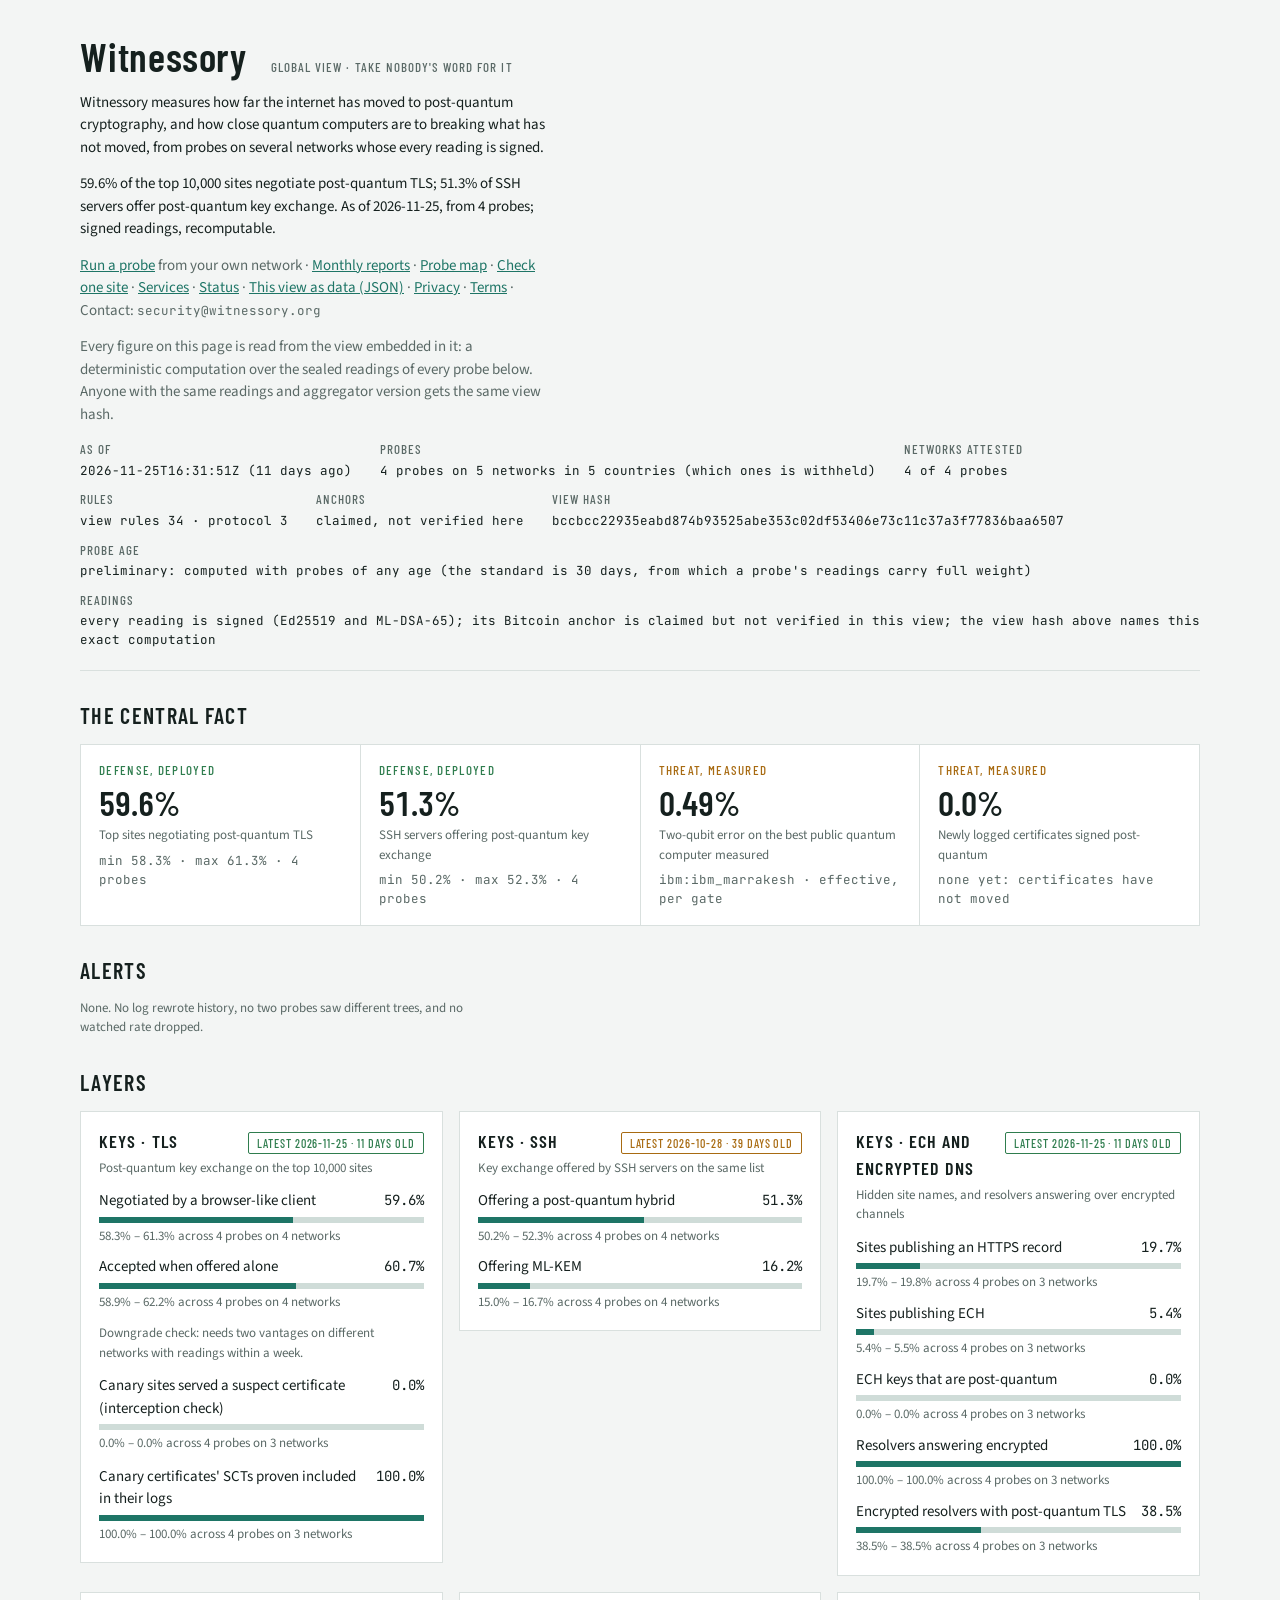
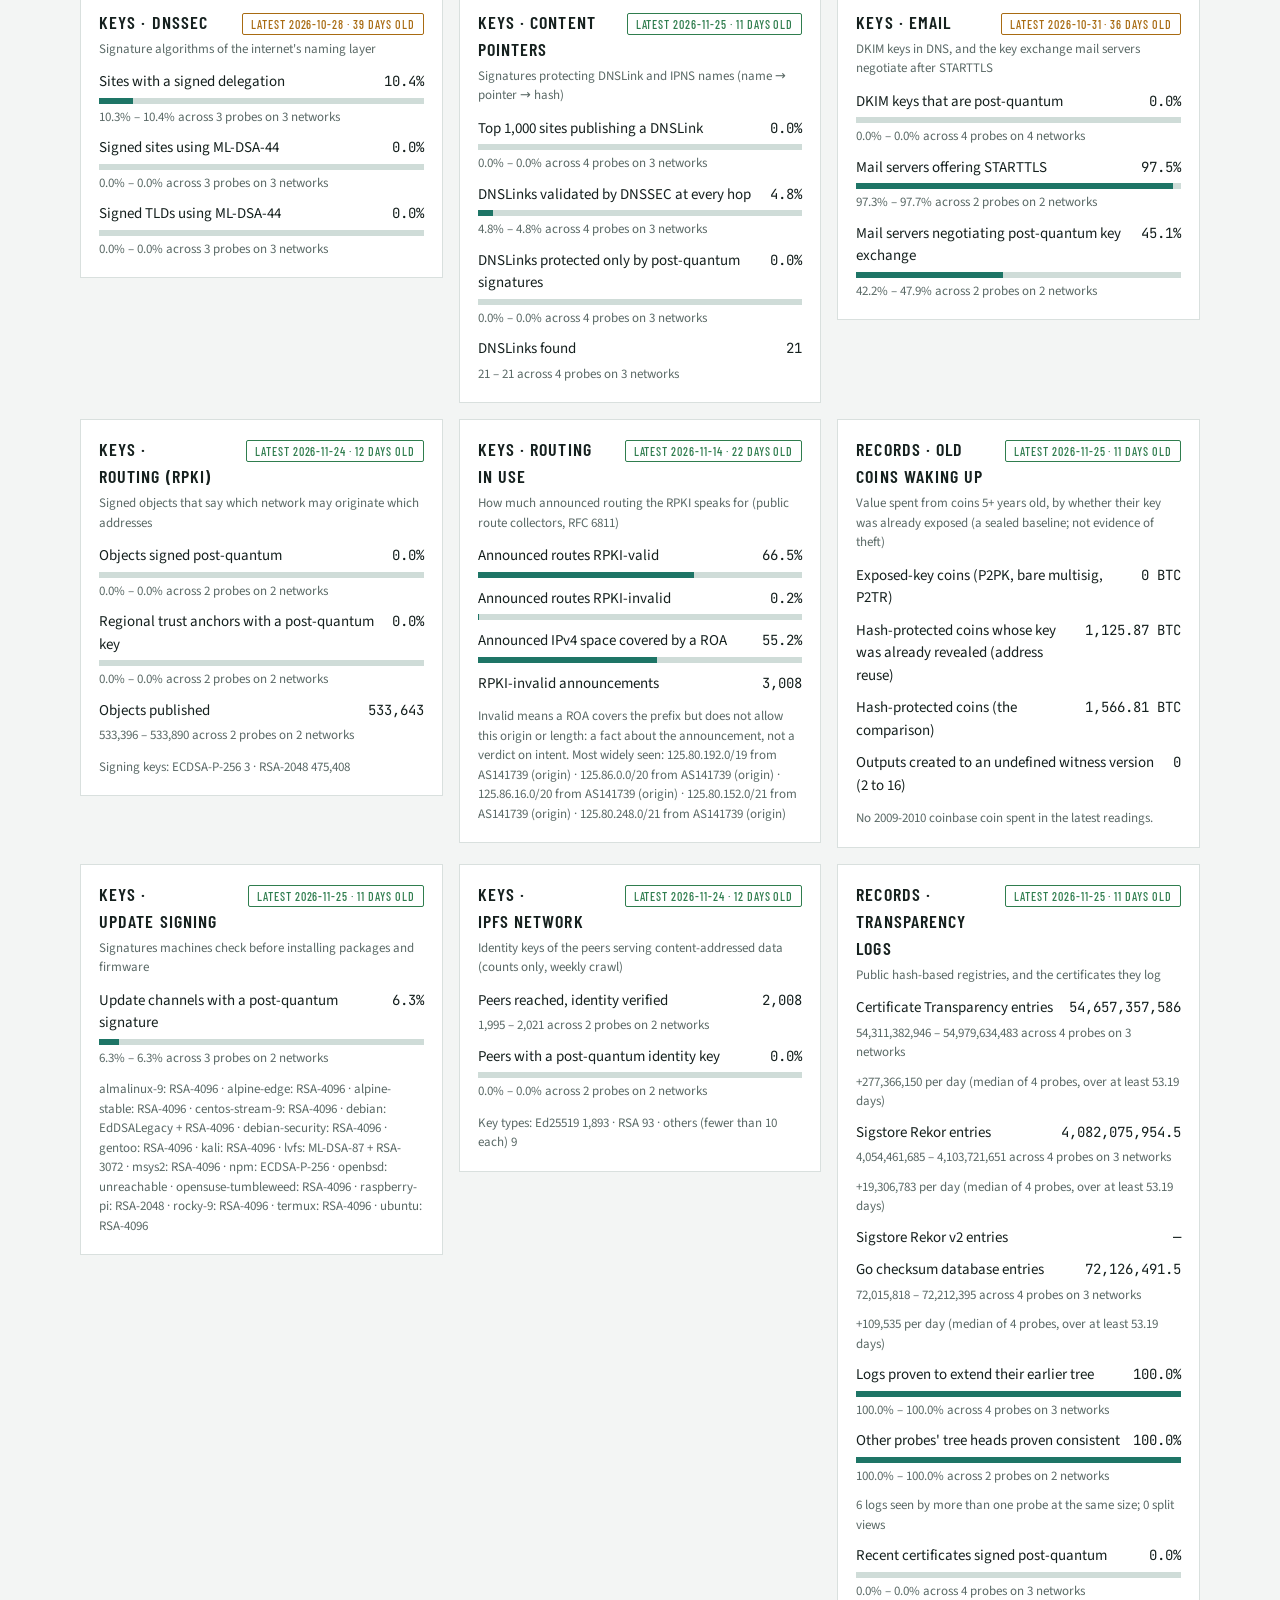
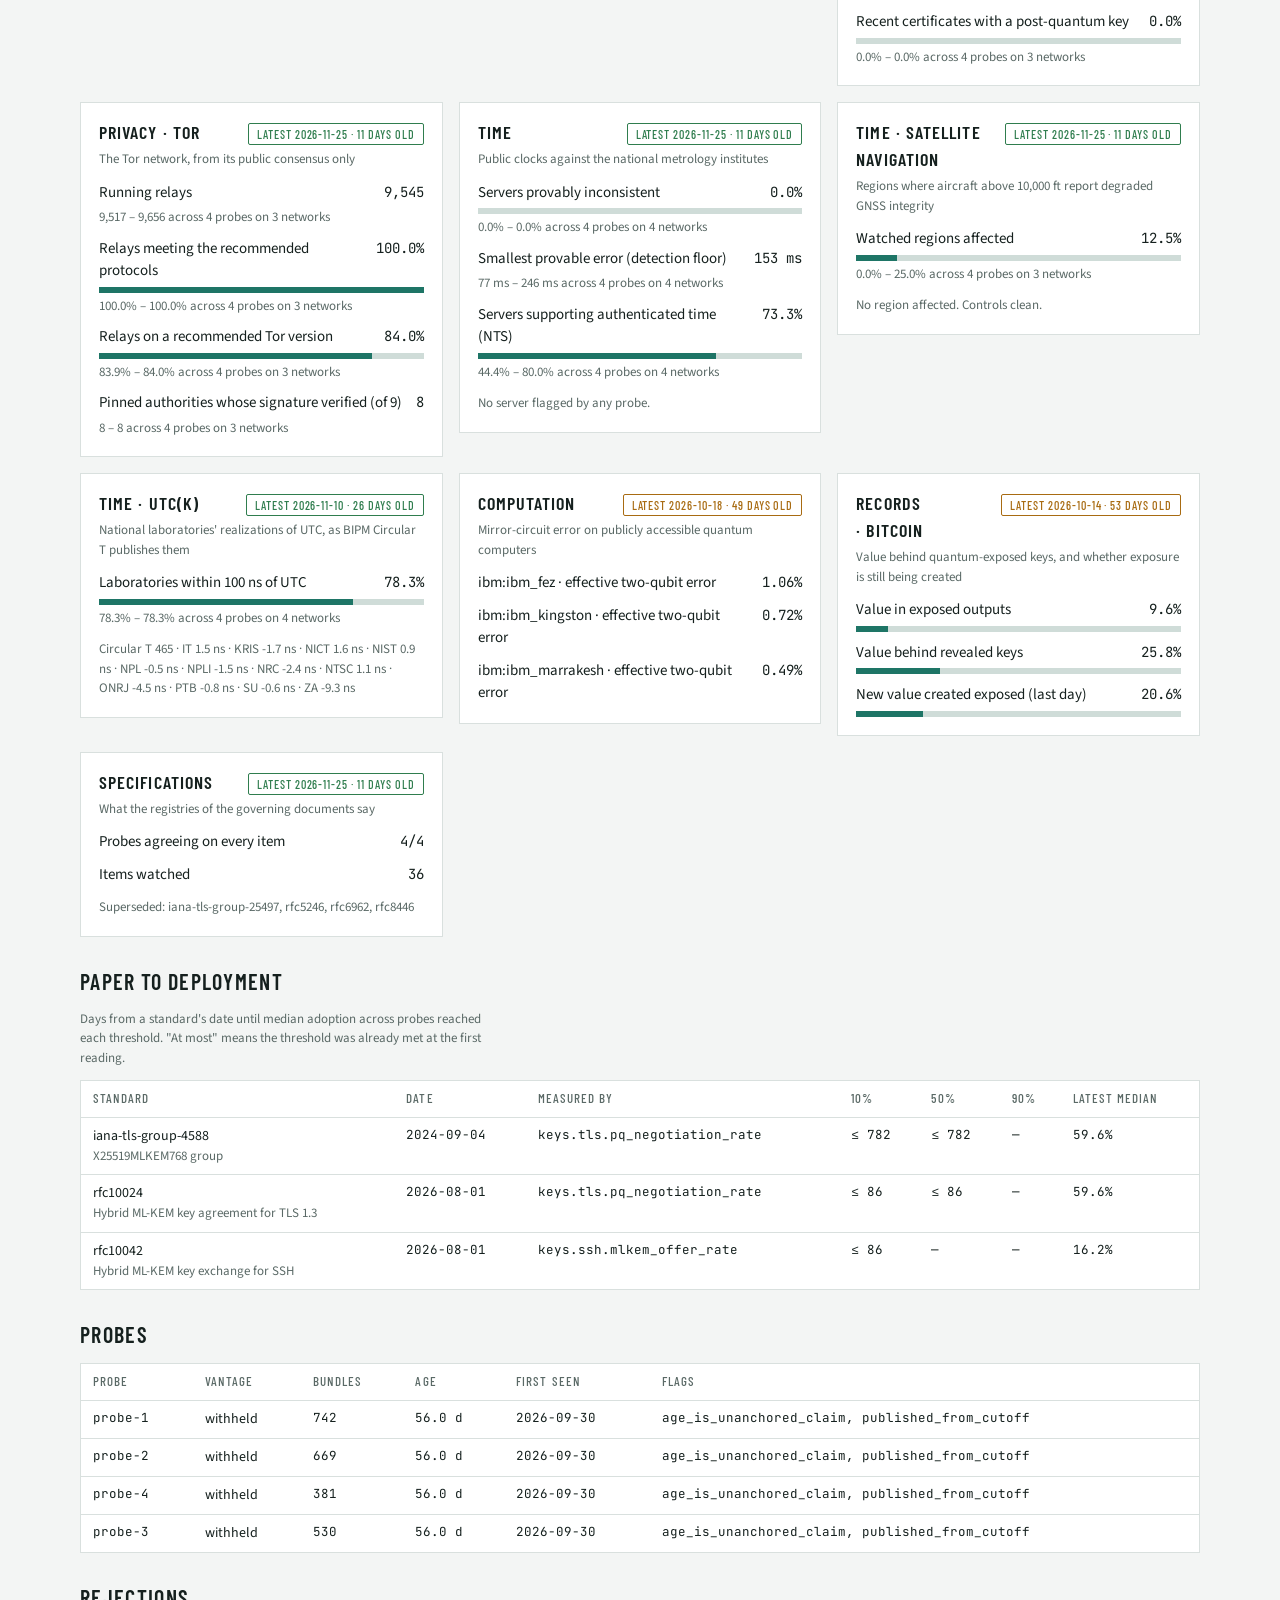
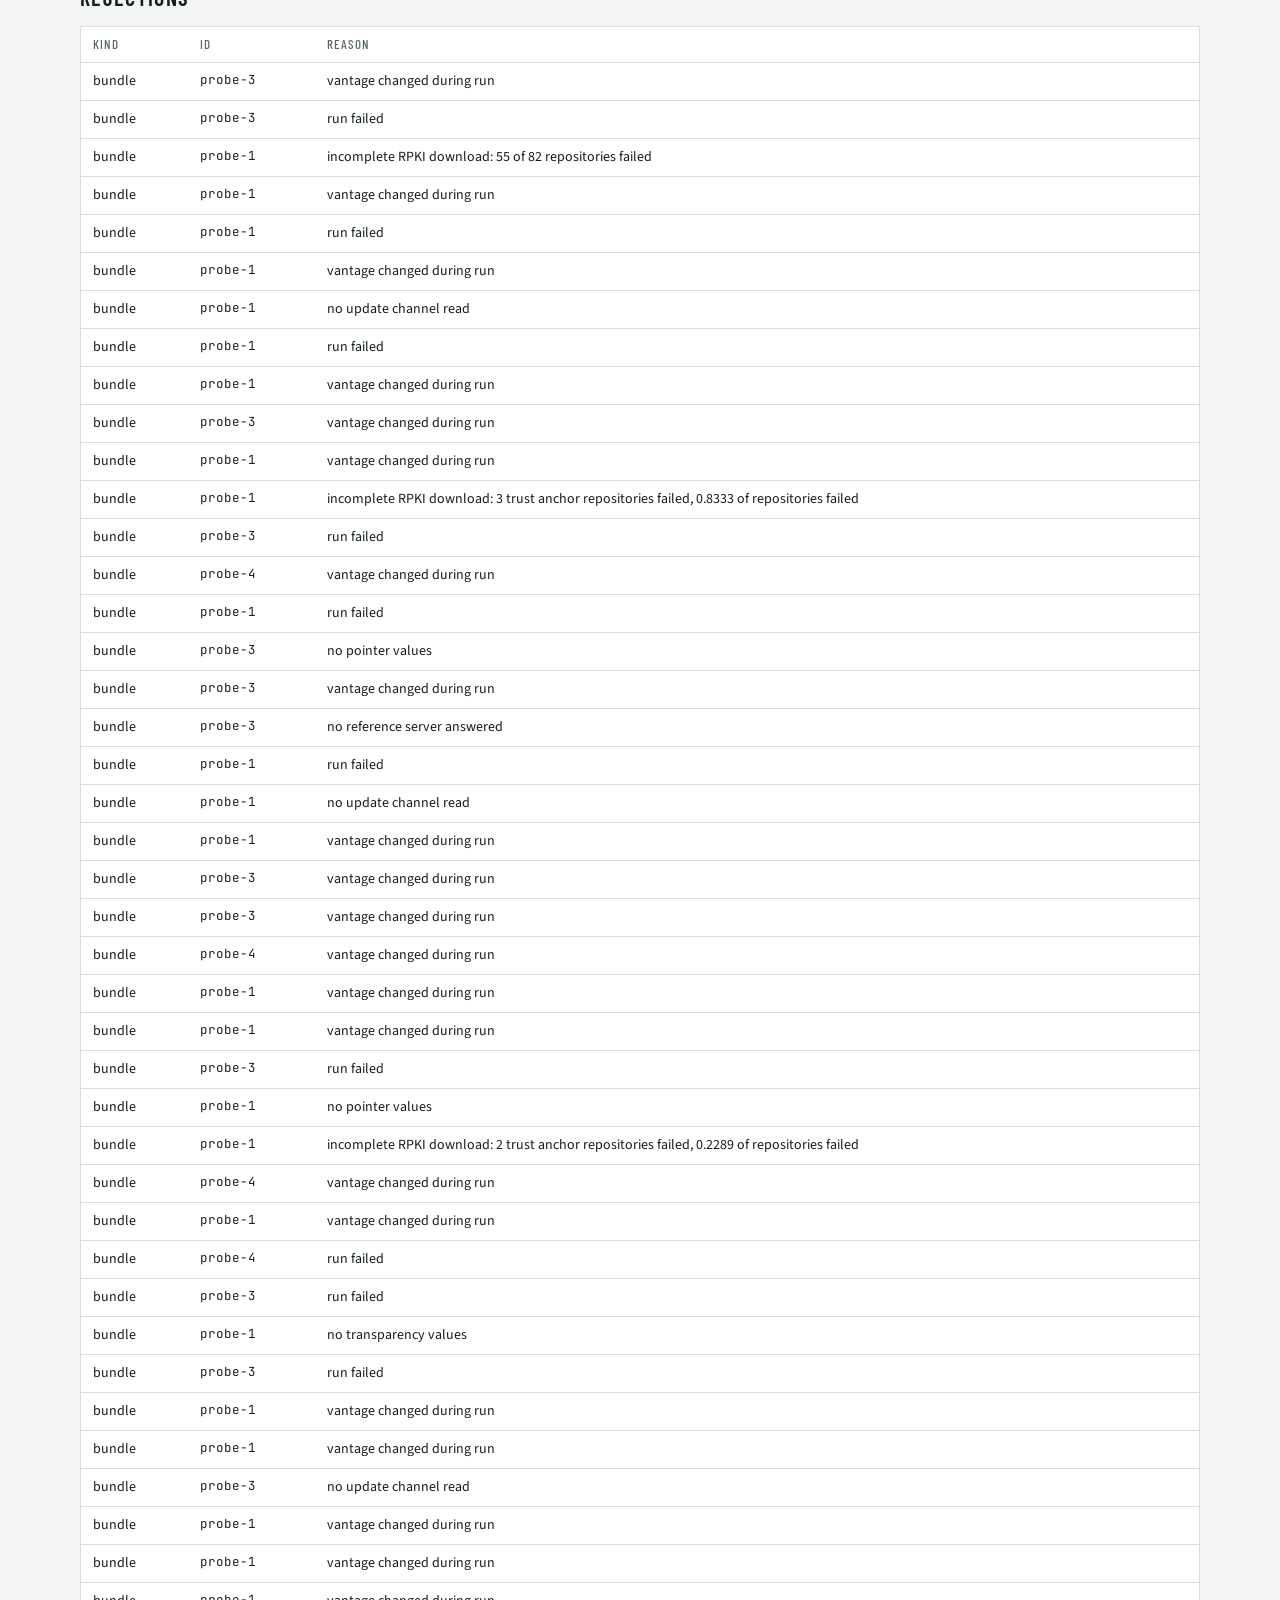
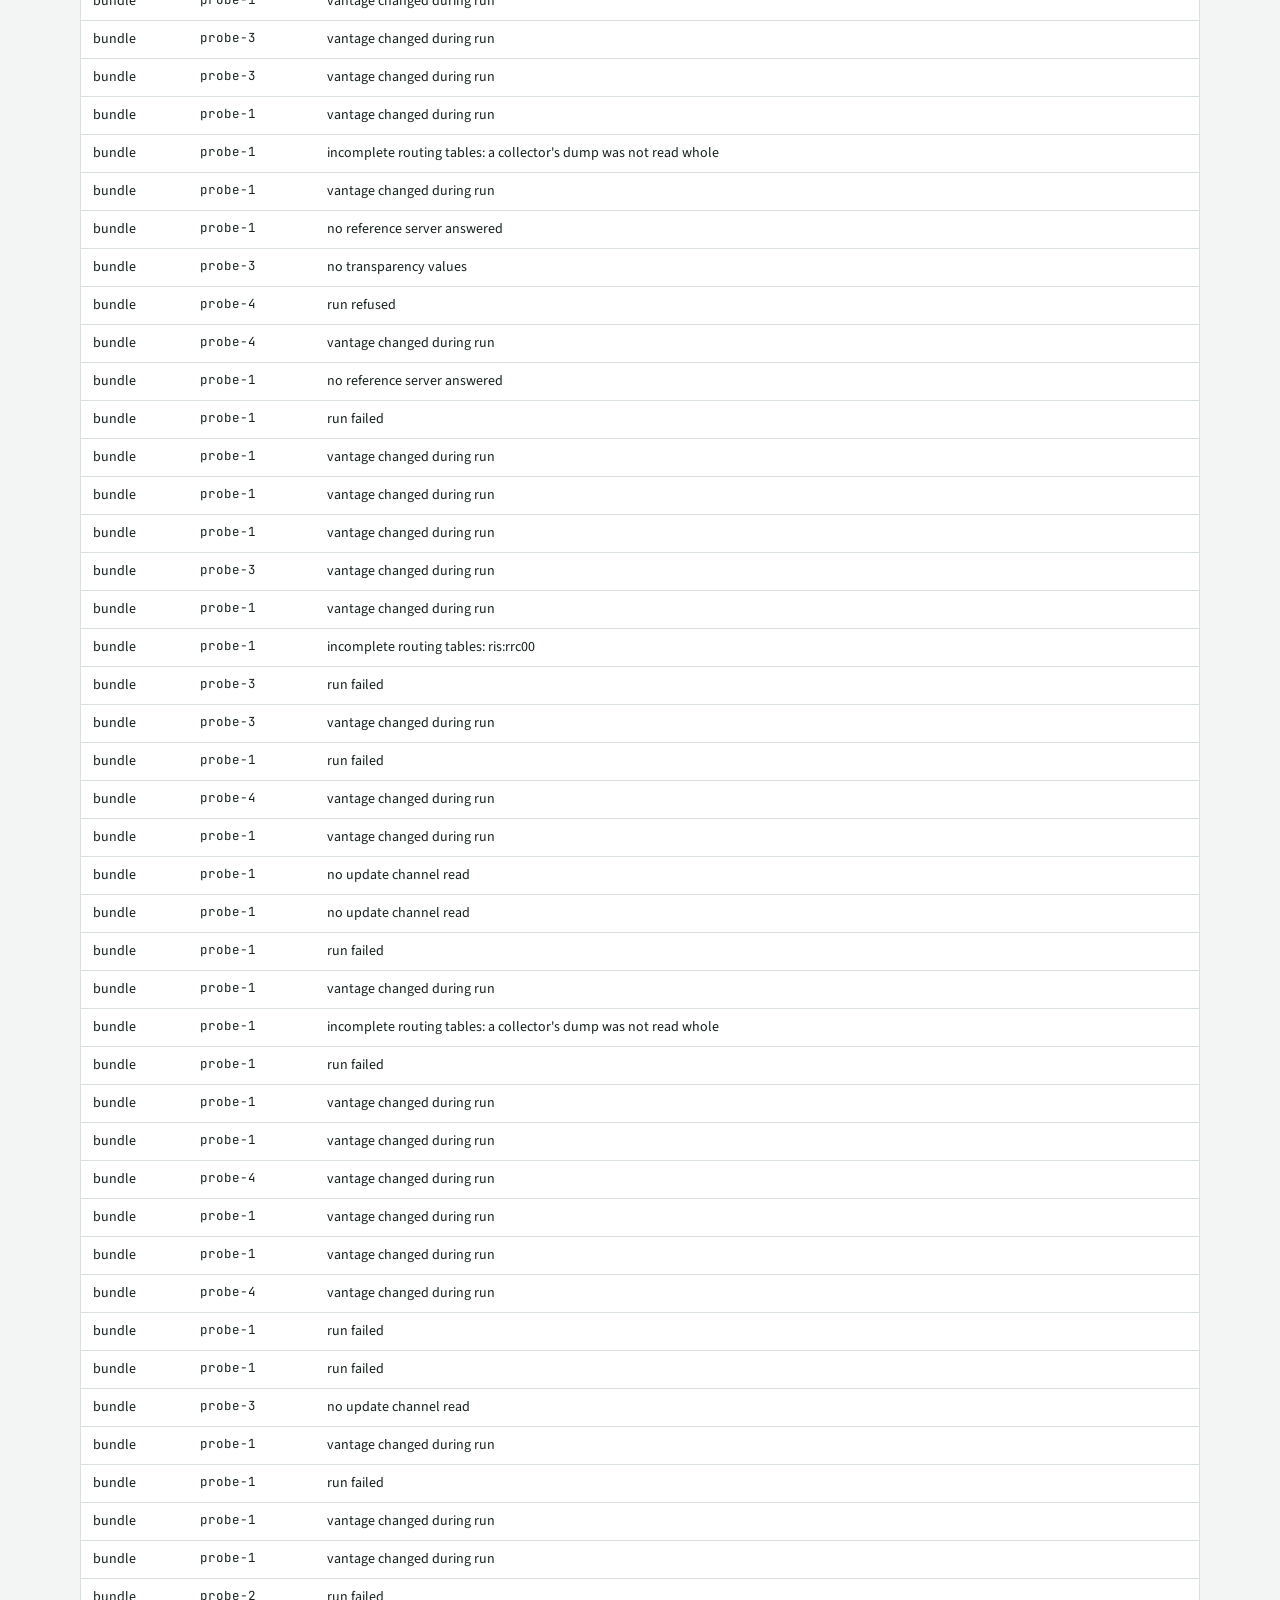
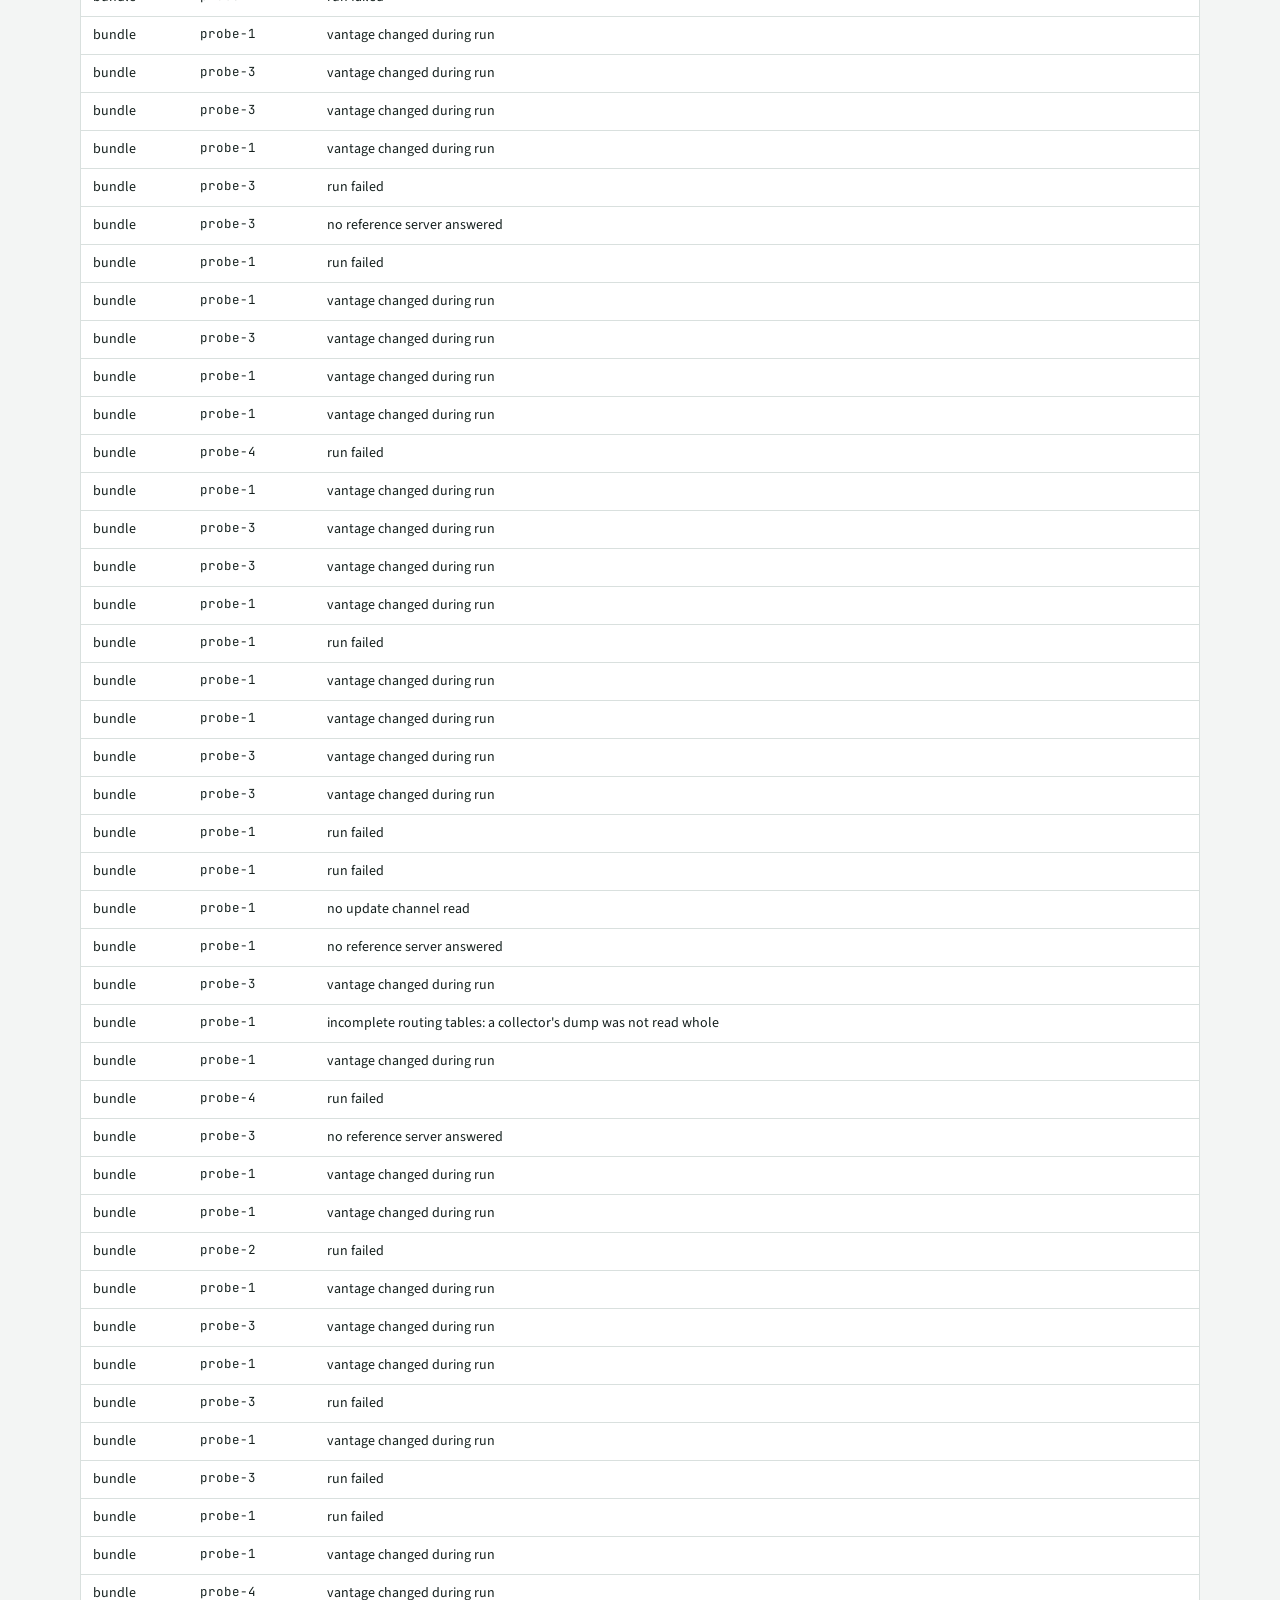
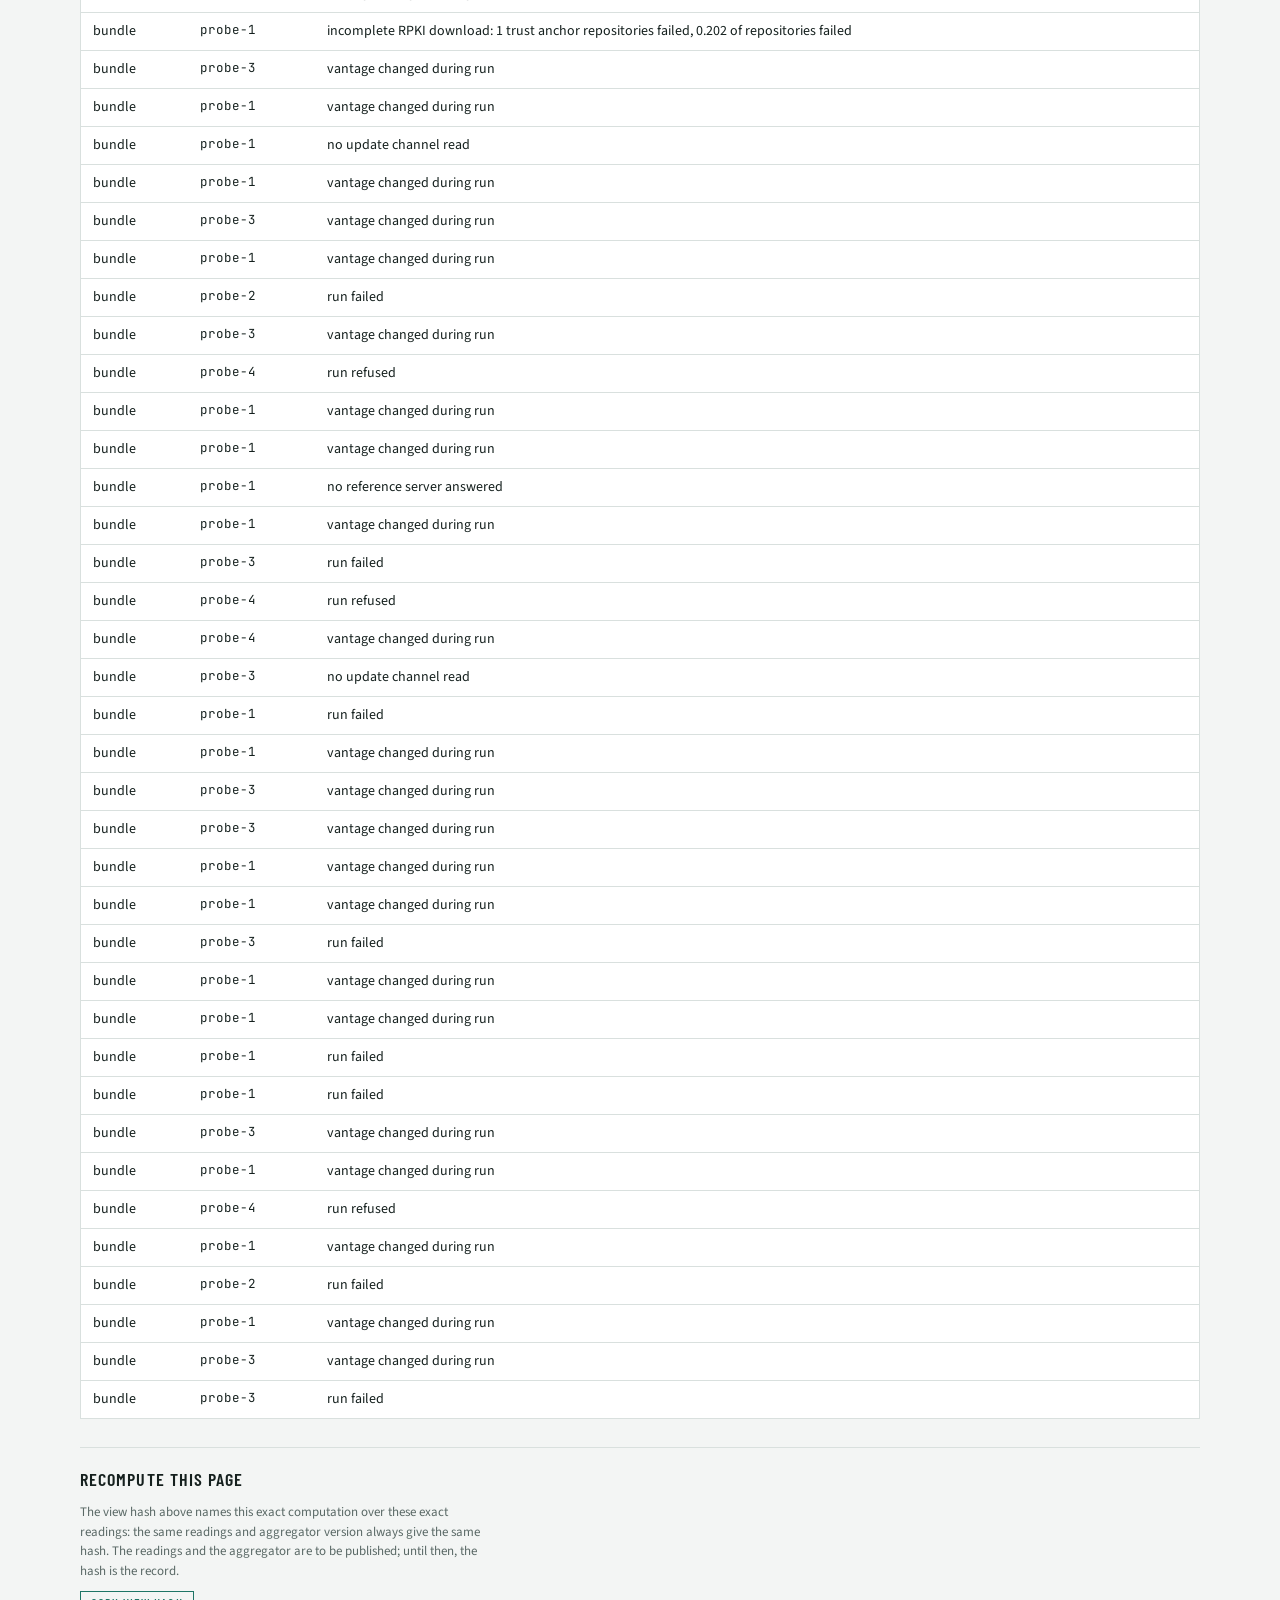
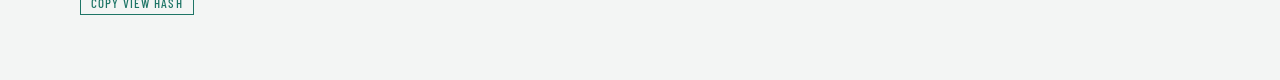
==== index.html @ a7e6b6a2 "Dashboard: hourly refresh" ====
<!doctype html>
<html lang="en">
<head>
<meta charset="utf-8">
<meta name="viewport" content="width=device-width,initial-scale=1">
<meta http-equiv="Content-Security-Policy" content="default-src 'none'; script-src 'sha256-oi0EGLMTu4tglGNOHq86Yeu4VgOPEIU/e5Qhv6P4zKY='; style-src 'self' 'sha256-IIhrYtHpz3zgWCnc0hYkMefQhUlFUPElMxXnOplaajo='; font-src 'self'; img-src 'self'; connect-src 'self'; base-uri 'none'; form-action 'none'">
<meta name="referrer" content="strict-origin-when-cross-origin">
<title>Witnessory: the internet's move to post-quantum cryptography</title>
<meta name="description" content="59.6% of the top 10,000 sites negotiate post-quantum TLS; 51.3% of SSH servers offer post-quantum key exchange. As of 2026-11-25, from 4 probes; signed readings, recomputable.">
<meta property="og:title" content="Witnessory">
<meta property="og:description" content="59.6% of the top 10,000 sites negotiate post-quantum TLS; 51.3% of SSH servers offer post-quantum key exchange. As of 2026-11-25, from 4 probes; signed readings, recomputable.">
<meta property="og:type" content="website">
<meta property="og:url" content="https://witnessory.org/">
<meta property="og:image" content="https://witnessory.org/og.png">
<meta property="og:image:width" content="1200">
<meta property="og:image:height" content="630">
<meta property="og:image:alt" content="Witnessory: the internet's move to post-quantum cryptography, on the record.">
<meta name="twitter:card" content="summary_large_image">
<meta name="twitter:site" content="@witnessory">
<link rel="alternate" type="application/json" href="view.json" title="The view, as data">
<link rel="stylesheet" href="fonts/fonts.css">
<style>
:root {
  --ground: #f3f5f4; --panel: #ffffff; --ink: #15201e; --muted: #5a6966; --rule: #d9e0de;
  --accent: #1e7566; --accent-soft: #d8ebe6; --bar: #cfdcd8;
  --good: #2f7d4e; --attn: #a86b12; --none: #7a8583;
  --display: "Barlow Condensed", "Arial Narrow", "Roboto Condensed", sans-serif;
  --body: "Source Sans 3", "Segoe UI", system-ui, sans-serif;
  --mono: "JetBrains Mono", ui-monospace, "SFMono-Regular", Consolas, monospace;
}
@media (prefers-color-scheme: dark) {
  :root:not([data-theme="light"]) {
    color-scheme: dark;
    --ground: #0f1615; --panel: #16201e; --ink: #e4ece9; --muted: #93a39f; --rule: #26332f;
    --accent: #4db5a2; --accent-soft: #1d3a34; --bar: #2b3a36;
    --good: #5fbf85; --attn: #e0a64a; --none: #7f8c89;
  }
}
:root[data-theme="dark"] {
  color-scheme: dark;
  --ground: #0f1615; --panel: #16201e; --ink: #e4ece9; --muted: #93a39f; --rule: #26332f;
  --accent: #4db5a2; --accent-soft: #1d3a34; --bar: #2b3a36;
  --good: #5fbf85; --attn: #e0a64a; --none: #7f8c89;
}
body { background: var(--ground); color: var(--ink); font: 15px/1.5 var(--body); }
.wrap { max-width: 1120px; margin: 0 auto; padding-inline: 20px; padding-block: 28px 56px; display: grid; gap: 28px; }
h1, h2, h3 { font-family: var(--display); font-weight: 600; letter-spacing: .02em; margin: 0; text-wrap: balance; }
h1 { font-size: 40px; line-height: 1; }
h2 { font-size: 22px; text-transform: uppercase; letter-spacing: .06em; }
h3 { font-size: 18px; text-transform: uppercase; letter-spacing: .06em; }
.label { font-family: var(--display); font-size: 13px; text-transform: uppercase; letter-spacing: .08em; color: var(--muted); }
.mono { font-family: var(--mono); font-size: 12.5px; font-variant-numeric: tabular-nums; }
.muted { color: var(--muted); }
p { margin: 0; max-width: 68ch; }

header { display: grid; gap: 14px; border-bottom: 1px solid var(--rule); padding-bottom: 20px; }
.idline { display: flex; flex-wrap: wrap; gap: 8px 24px; align-items: baseline; }
.meta { display: flex; flex-wrap: wrap; gap: 10px 28px; }
.meta div { display: grid; gap: 2px; }
.hash { word-break: break-all; }

.fact { display: grid; grid-template-columns: repeat(auto-fit, minmax(230px, 1fr)); gap: 1px; background: var(--rule); border: 1px solid var(--rule); }
.fact > div { background: var(--panel); padding: 16px 18px; display: grid; gap: 6px; align-content: start; }
.fact .big { font-family: var(--display); font-size: 34px; font-weight: 600; line-height: 1; font-variant-numeric: tabular-nums; }
.fact .side { font-family: var(--display); font-size: 13px; letter-spacing: .1em; text-transform: uppercase; }
.fact .side.defense { color: var(--good); }
.fact .side.threat { color: var(--attn); }

.layers { display: grid; grid-template-columns: repeat(auto-fit, minmax(320px, 1fr)); gap: 16px; align-items: start; }
.layer { background: var(--panel); border: 1px solid var(--rule); padding: 16px 18px 18px; display: grid; gap: 12px; }
.layer header { border: 0; padding: 0; gap: 4px; }
.layer .head { display: flex; justify-content: space-between; align-items: baseline; gap: 12px; }
.chip { font-family: var(--display); font-size: 12px; letter-spacing: .08em; text-transform: uppercase; padding: 1px 8px; border-radius: 2px; border: 1px solid currentColor; white-space: nowrap; }
.chip.ok { color: var(--good); } .chip.none { color: var(--none); } .chip.attn { color: var(--attn); }
.rows { display: grid; gap: 10px; }
.row { display: grid; gap: 4px; }
.row .top { display: flex; justify-content: space-between; gap: 12px; align-items: baseline; }
.row .v { font-family: var(--mono); font-size: 14px; font-variant-numeric: tabular-nums; white-space: nowrap; }
.bar { height: 6px; background: var(--bar); position: relative; }
.bar i { position: absolute; inset: 0 auto 0 0; background: var(--accent); }
.bar b { position: absolute; top: -3px; bottom: -3px; width: 2px; background: var(--ink); opacity: .55; }
.sub { font-size: 13px; color: var(--muted); }
.split { display: flex; flex-wrap: wrap; gap: 4px 14px; }
.split span { font-family: var(--mono); font-size: 12px; }
.empty { font-size: 14px; color: var(--muted); }

.tablewrap { overflow-x: auto; border: 1px solid var(--rule); background: var(--panel); }
table { border-collapse: collapse; width: 100%; min-width: 560px; }
th, td { text-align: left; padding: 8px 12px; border-bottom: 1px solid var(--rule); vertical-align: top; }
th { font-family: var(--display); font-weight: 500; font-size: 13px; letter-spacing: .08em; text-transform: uppercase; color: var(--muted); }
td { font-size: 14px; }
td.num { font-family: var(--mono); font-size: 12.5px; font-variant-numeric: tabular-nums; }
tr:last-child td { border-bottom: 0; }
section { display: grid; gap: 12px; }
footer { border-top: 1px solid var(--rule); padding-top: 18px; display: grid; gap: 10px; }
code { font-family: var(--mono); font-size: 12.5px; background: var(--accent-soft); padding: 1px 5px; }
button { font: 500 13px var(--display); letter-spacing: .08em; text-transform: uppercase; color: var(--accent); background: transparent; border: 1px solid var(--accent); padding: 3px 10px; cursor: pointer; }
button:focus-visible { outline: 2px solid var(--accent); outline-offset: 2px; }
a { color: var(--accent); }
@media (max-width: 480px) { h1 { font-size: 32px; } .fact .big { font-size: 28px; } }
</style>
</head>
<body>
<div class="wrap">
  <header>
    <div class="idline">
      <h1>Witnessory</h1>
      <span class="label">Global view &middot; take nobody's word for it</span>
    </div>
    <p>Witnessory measures how far the internet has moved to post-quantum cryptography, and how close quantum computers are to breaking what has not moved, from probes on several networks whose every reading is signed.</p>
    <p class="summary">59.6% of the top 10,000 sites negotiate post-quantum TLS; 51.3% of SSH servers offer post-quantum key exchange. As of 2026-11-25, from 4 probes; signed readings, recomputable.</p>
    <p class="muted"><a href="probe.html">Run a probe</a> from your own network &middot; <a href="reports/">Monthly reports</a> &middot; <a href="https://coordinator.witnessory.org/probes">Probe map</a> &middot; <a href="https://check.witnessory.org/">Check one site</a> &middot; <a href="services.html">Services</a> &middot; <a href="https://coordinator.witnessory.org/status">Status</a> &middot; <a href="view.json">This view as data (JSON)</a> &middot; <a href="privacy.html">Privacy</a> &middot; <a href="terms.html">Terms</a> &middot; Contact: <span class="mono">security@witnessory.org</span></p>
    <p class="muted">Every figure on this page is read from the view embedded in it: a deterministic computation over the sealed readings of every probe below. Anyone with the same readings and aggregator version gets the same view hash.</p>
    <div class="meta" id="meta"></div>
  </header>

  <section>
    <h2>The central fact</h2>
    <div class="fact" id="fact"></div>
  </section>

  <section>
    <h2>Alerts</h2>
    <div id="alerts"></div>
  </section>

  <section>
    <h2>Layers</h2>
    <div class="layers" id="layers"></div>
  </section>

  <section>
    <h2>Paper to deployment</h2>
    <p class="sub">Days from a standard's date until median adoption across probes reached each threshold. "At most" means the threshold was already met at the first reading.</p>
    <div class="tablewrap"><table id="lag"></table></div>
  </section>

  <section>
    <h2>Probes</h2>
    <div class="tablewrap"><table id="probes"></table></div>
  </section>

  <section>
    <h2>Rejections</h2>
    <div id="rejections"></div>
  </section>

  <footer>
    <h3>Recompute this page</h3>
    <p class="sub">The view hash above names this exact computation over these exact readings: the same readings and aggregator version always give the same hash. The readings and the aggregator are to be published; until then, the hash is the record.</p>
    <div><button type="button" id="copyhash">Copy view hash</button> <span class="sub" id="copystate"></span></div>
  </footer>
</div>

<script type="application/json" id="view">{"alerts":[],"evidence_withheld":19,"inputs":{"bundles_used":71},"layers":{"attestation":{"probe-1":{"attested_by":["probe-2"],"status":"attested"},"probe-2":{"attested_by":["probe-1","probe-4","probe-3"],"status":"attested"},"probe-3":{"attested_by":["probe-2"],"status":"attested"},"probe-4":{"attested_by":["probe-2"],"status":"attested"}},"computation":{"by_backend":{"ibm:ibm_fez":{"max":0.010580577648184764,"median":0.010580577648184764,"min":0.010580577648184764,"n":1,"networks":1},"ibm:ibm_kingston":{"max":0.00724528753247744,"median":0.00724528753247744,"min":0.00724528753247744,"n":1,"networks":1},"ibm:ibm_marrakesh":{"max":0.004918378337907425,"median":0.004918378337907425,"min":0.004918378337907425,"n":1,"networks":1}},"headline":{"best_backend_median_effective_2q_error":{"backend":"ibm:ibm_marrakesh","max":0.004918378337907425,"median":0.004918378337907425,"min":0.004918378337907425,"n":1,"networks":1},"crqc_error_ratio":{"max":4.918378337907425,"median":4.918378337907425,"min":4.918378337907425,"n":1,"networks":1},"crqc_qubit_ratio":{"max":0.000156,"median":0.000156,"min":0.000156,"n":1,"networks":1},"machines_measured":3},"probes":[{"backend":"ibm:ibm_fez","created_utc":"2026-10-18","crqc_error_ratio":10.580577648184763,"crqc_qubit_ratio":0.000156,"effective_2q_error":0.010580577648184764,"eligible":true,"max_reliable_volume":128,"network_attested":true,"probe_id":"probe-3"},{"backend":"ibm:ibm_kingston","created_utc":"2026-10-18","crqc_error_ratio":7.24528753247744,"crqc_qubit_ratio":0.000156,"effective_2q_error":0.00724528753247744,"eligible":true,"max_reliable_volume":256,"network_attested":true,"probe_id":"probe-3"},{"backend":"ibm:ibm_marrakesh","created_utc":"2026-10-18","crqc_error_ratio":4.918378337907425,"crqc_qubit_ratio":0.000156,"effective_2q_error":0.004918378337907425,"eligible":true,"max_reliable_volume":256,"network_attested":true,"probe_id":"probe-3"}]},"dns":{"headline":{"ech_pq_kem_rate":{"max":0.0,"median":0.0,"min":0.0,"n":4,"networks":3},"ech_publish_rate":{"max":0.054879,"median":0.0544465,"min":0.054373,"n":4,"networks":3},"encrypted_pq_rate":{"max":0.384615,"median":0.384615,"min":0.384615,"n":4,"networks":3},"encrypted_resolver_rate":{"max":1.0,"median":1.0,"min":1.0,"n":4,"networks":3},"https_rr_rate":{"max":0.197986,"median":0.197399,"min":0.197115,"n":4,"networks":3}},"probes":[{"created_utc":"2026-11-24","ech_pq_kem_rate":0.0,"ech_publish_rate":0.054462,"eligible":true,"encrypted_pq_rate":0.384615,"encrypted_resolver_rate":1.0,"https_rr_rate":0.197972,"network_attested":true,"probe_id":"probe-1"},{"created_utc":"2026-11-22","ech_pq_kem_rate":0.0,"ech_publish_rate":0.054373,"eligible":true,"encrypted_pq_rate":0.384615,"encrypted_resolver_rate":1.0,"https_rr_rate":0.197115,"network_attested":true,"probe_id":"probe-2"},{"created_utc":"2026-11-17","ech_pq_kem_rate":0.0,"ech_publish_rate":0.054879,"eligible":true,"encrypted_pq_rate":0.384615,"encrypted_resolver_rate":1.0,"https_rr_rate":0.197399,"network_attested":true,"probe_id":"probe-4"},{"created_utc":"2026-11-25","ech_pq_kem_rate":0.0,"ech_publish_rate":0.054431,"eligible":true,"encrypted_pq_rate":0.384615,"encrypted_resolver_rate":1.0,"https_rr_rate":0.197986,"network_attested":true,"probe_id":"probe-3"}]},"dnssec":{"headline":{"pq_rate":{"max":0.0,"median":0.0,"min":0.0,"n":3,"networks":3},"signed_rate":{"max":0.104389,"median":0.103794,"min":0.103476,"n":3,"networks":3},"tld_pq_rate":{"max":0.0,"median":0.0,"min":0.0,"n":3,"networks":3}},"probes":[{"created_utc":"2026-10-27","eligible":true,"network_attested":true,"pq_rate":0.0,"probe_id":"probe-2","signed_rate":0.103476,"tld_pq_rate":0.0},{"created_utc":"2026-10-28","eligible":true,"network_attested":true,"pq_rate":0.0,"probe_id":"probe-4","signed_rate":0.104389,"tld_pq_rate":0.0},{"created_utc":"2026-10-27","eligible":true,"network_attested":true,"pq_rate":0.0,"probe_id":"probe-3","signed_rate":0.103794,"tld_pq_rate":0.0}]},"dormancy":{"early_coinbase_p2pk_spends":[],"headline":{"dormant_exposed_spent_sats":{"max":0,"median":0,"min":0,"n":1,"networks":1},"dormant_hash_protected_sats":{"max":156681292574,"median":156681292574,"min":156681292574,"n":1,"networks":1},"dormant_revealed_sats":{"max":112587370830,"median":112587370830,"min":112587370830,"n":1,"networks":1},"witness_v2_plus_outputs":{"max":0,"median":0,"min":0,"n":1,"networks":1}},"probes":[{"continues_previous":true,"created_utc":"2026-11-25","dormant_exposed_inputs":0,"dormant_exposed_spent_sats":0,"dormant_hash_protected_sats":156681292574,"dormant_revealed_sats":112587370830,"early_coinbase_p2pk_spends":[],"eligible":true,"from_height":977363,"gap_before":null,"network_attested":true,"probe_id":"probe-1","to_height":977523,"witness_v2_plus_list":[],"witness_v2_plus_outputs":0}]},"flow":{"headline":{"exposed_value_share":{"max":0.20639009,"median":0.20639009,"min":0.20639009,"n":1,"networks":1},"to_revealed_value_share":{"max":0.72339766,"median":0.72339766,"min":0.72339766,"n":1,"networks":1}},"probes":[{"created_utc":"2026-11-25","eligible":true,"exposed_value_share":0.20639009,"network_attested":true,"probe_id":"probe-1","to_revealed_value_share":0.72339766,"window":{"blocks":152,"from_block_time":1795525714,"from_height":977367,"hours":24.0,"to_block_time":1795611257,"to_height":977518}}]},"gnss":{"affected_regions":[],"controls_affected":[],"controls_spoofed":[],"headline":{"regions_affected_share":{"max":0.25,"median":0.125,"min":0.0,"n":4,"networks":3},"spoofing_regions_share":{"max":0.0,"median":0.0,"min":0.0,"n":4,"networks":3}},"probes":[{"affected_regions":["baltic_gdansk","persian_gulf"],"by_region":{"baltic_gdansk":{"affected":true,"poor_nic_share":[0.1071,0.1071],"qualifying":{"adsb.fi":28,"adsb.lol":28},"role":"reported","sources_agree":true},"black_sea_west":{"affected":false,"poor_nic_share":[0.0204,0.0577],"qualifying":{"adsb.fi":49,"adsb.lol":52},"role":"reported","sources_agree":true},"control-1":{"affected":false,"poor_nic_share":[0.0101,0.0101],"qualifying":{"adsb.fi":99,"adsb.lol":99},"role":"control","sources_agree":true},"control-2":{"affected":false,"poor_nic_share":[0.0071,0.0072],"qualifying":{"adsb.fi":140,"adsb.lol":139},"role":"control","sources_agree":true},"control-3":{"affected":false,"poor_nic_share":[0.0,0.0],"qualifying":{"adsb.fi":26,"adsb.lol":15},"role":"control","sources_agree":true},"control-4":{"affected":null,"poor_nic_share":[null,null],"qualifying":{"adsb.fi":0,"adsb.lol":3},"role":"control","sources_agree":null},"control-5":{"affected":false,"poor_nic_share":[0.0,0.0],"qualifying":{"adsb.fi":152,"adsb.lol":111},"role":"control","sources_agree":true},"eastern_mediterranean":{"affected":false,"poor_nic_share":[0.0,0.0192],"qualifying":{"adsb.fi":52,"adsb.lol":54},"role":"reported","sources_agree":true},"gulf_of_finland":{"affected":null,"poor_nic_share":[null,null],"qualifying":{"adsb.fi":6,"adsb.lol":6},"role":"reported","sources_agree":null},"levant":{"affected":null,"poor_nic_share":[null,null],"qualifying":{"adsb.fi":6,"adsb.lol":7},"role":"reported","sources_agree":null},"persian_gulf":{"affected":true,"poor_nic_share":[0.1087,0.1304],"qualifying":{"adsb.fi":46,"adsb.lol":46},"role":"reported","sources_agree":true},"punjab_border":{"affected":null,"poor_nic_share":[null,null],"qualifying":{"adsb.fi":2,"adsb.lol":2},"role":"reported","sources_agree":null}},"controls_affected":[],"controls_spoofed":[],"created_utc":"2026-11-25","eligible":true,"network_attested":true,"probe_id":"probe-1","regions_affected_share":0.25,"spoofing_regions":[],"spoofing_regions_share":0.0},{"affected_regions":[],"by_region":{"baltic_gdansk":{"affected":false,"poor_nic_share":[0.069,0.1],"qualifying":{"adsb.fi":30,"adsb.lol":29},"role":"reported","sources_agree":false},"black_sea_west":{"affected":false,"poor_nic_share":[0.0877,0.0909],"qualifying":{"adsb.fi":57,"adsb.lol":55},"role":"reported","sources_agree":true},"control-1":{"affected":false,"poor_nic_share":[0.0217,0.0217],"qualifying":{"adsb.fi":92,"adsb.lol":92},"role":"control","sources_agree":true},"control-2":{"affected":false,"poor_nic_share":[0.0,0.0],"qualifying":{"adsb.fi":172,"adsb.lol":171},"role":"control","sources_agree":true},"control-3":{"affected":false,"poor_nic_share":[0.0,0.0],"qualifying":{"adsb.fi":32,"adsb.lol":13},"role":"control","sources_agree":true},"control-4":{"affected":null,"poor_nic_share":[null,null],"qualifying":{"adsb.fi":1,"adsb.lol":2},"role":"control","sources_agree":null},"control-5":{"affected":false,"poor_nic_share":[0.0,0.0],"qualifying":{"adsb.fi":18,"adsb.lol":14},"role":"control","sources_agree":true},"eastern_mediterranean":{"affected":false,"poor_nic_share":[0.0,0.0],"qualifying":{"adsb.fi":32,"adsb.lol":37},"role":"reported","sources_agree":true},"gulf_of_finland":{"affected":null,"poor_nic_share":[null,null],"qualifying":{"adsb.fi":6,"adsb.lol":6},"role":"reported","sources_agree":null},"levant":{"affected":null,"poor_nic_share":[null,null],"qualifying":{"adsb.fi":10,"adsb.lol":11},"role":"reported","sources_agree":null},"persian_gulf":{"affected":false,"poor_nic_share":[0.037,0.0435],"qualifying":{"adsb.fi":23,"adsb.lol":27},"role":"reported","sources_agree":true},"punjab_border":{"affected":null,"poor_nic_share":[null,null],"qualifying":{"adsb.fi":7,"adsb.lol":10},"role":"reported","sources_agree":null}},"controls_affected":[],"controls_spoofed":[],"created_utc":"2026-11-25","eligible":true,"network_attested":true,"probe_id":"probe-2","regions_affected_share":0.0,"spoofing_regions":[],"spoofing_regions_share":0.0},{"affected_regions":["baltic_gdansk"],"by_region":{"baltic_gdansk":{"affected":true,"poor_nic_share":[0.1316,0.1842],"qualifying":{"adsb.fi":38,"adsb.lol":38},"role":"reported","sources_agree":true},"black_sea_west":{"affected":false,"poor_nic_share":[0.08,0.0893],"qualifying":{"adsb.fi":56,"adsb.lol":50},"role":"reported","sources_agree":true},"control-1":{"affected":false,"poor_nic_share":[0.0,0.0],"qualifying":{"adsb.fi":92,"adsb.lol":92},"role":"control","sources_agree":true},"control-2":{"affected":false,"poor_nic_share":[0.0,0.0],"qualifying":{"adsb.fi":120,"adsb.lol":120},"role":"control","sources_agree":true},"control-3":{"affected":false,"poor_nic_share":[0.0,0.0],"qualifying":{"adsb.fi":26,"adsb.lol":13},"role":"control","sources_agree":true},"control-4":{"affected":null,"poor_nic_share":[null,null],"qualifying":{"adsb.fi":1,"adsb.lol":2},"role":"control","sources_agree":null},"control-5":{"affected":false,"poor_nic_share":[0.0,0.0],"qualifying":{"adsb.fi":195,"adsb.lol":149},"role":"control","sources_agree":true},"eastern_mediterranean":{"affected":false,"poor_nic_share":[0.0227,0.0435],"qualifying":{"adsb.fi":44,"adsb.lol":46},"role":"reported","sources_agree":true},"gulf_of_finland":{"affected":null,"poor_nic_share":[null,null],"qualifying":{"adsb.fi":7,"adsb.lol":7},"role":"reported","sources_agree":null},"levant":{"affected":null,"poor_nic_share":[null,null],"qualifying":{"adsb.fi":12,"adsb.lol":12},"role":"reported","sources_agree":null},"persian_gulf":{"affected":false,"poor_nic_share":[0.0213,0.04],"qualifying":{"adsb.fi":47,"adsb.lol":50},"role":"reported","sources_agree":true},"punjab_border":{"affected":null,"poor_nic_share":[null,null],"qualifying":{"adsb.fi":2,"adsb.lol":4},"role":"reported","sources_agree":null}},"controls_affected":[],"controls_spoofed":[],"created_utc":"2026-11-25","eligible":true,"network_attested":true,"probe_id":"probe-4","regions_affected_share":0.125,"spoofing_regions":[],"spoofing_regions_share":0.0},{"affected_regions":[],"by_region":{"baltic_gdansk":{"affected":null,"poor_nic_share":[null,null],"qualifying":{"adsb.fi":8,"adsb.lol":8},"role":"reported","sources_agree":null},"black_sea_west":{"affected":false,"poor_nic_share":[0.0952,0.1],"qualifying":{"adsb.fi":40,"adsb.lol":42},"role":"reported","sources_agree":false},"control-1":{"affected":false,"poor_nic_share":[0.0822,0.0822],"qualifying":{"adsb.fi":73,"adsb.lol":73},"role":"control","sources_agree":true},"control-2":{"affected":false,"poor_nic_share":[0.0526,0.0526],"qualifying":{"adsb.fi":57,"adsb.lol":57},"role":"control","sources_agree":true},"control-3":{"affected":false,"poor_nic_share":[0.0,0.0],"qualifying":{"adsb.fi":35,"adsb.lol":20},"role":"control","sources_agree":true},"control-4":{"affected":null,"poor_nic_share":[null,null],"qualifying":{"adsb.fi":3,"adsb.lol":5},"role":"control","sources_agree":null},"control-5":{"affected":false,"poor_nic_share":[0.0,0.0],"qualifying":{"adsb.fi":22,"adsb.lol":21},"role":"control","sources_agree":true},"eastern_mediterranean":{"affected":false,"poor_nic_share":[0.0,0.0],"qualifying":{"adsb.fi":34,"adsb.lol":37},"role":"reported","sources_agree":true},"gulf_of_finland":{"affected":null,"poor_nic_share":[null,null],"qualifying":{"adsb.fi":6,"adsb.lol":6},"role":"reported","sources_agree":null},"levant":{"affected":null,"poor_nic_share":[null,null],"qualifying":{"adsb.fi":12,"adsb.lol":12},"role":"reported","sources_agree":null},"persian_gulf":{"affected":false,"poor_nic_share":[0.0755,0.08],"qualifying":{"adsb.fi":50,"adsb.lol":53},"role":"reported","sources_agree":true},"punjab_border":{"affected":null,"poor_nic_share":[null,null],"qualifying":{"adsb.fi":6,"adsb.lol":8},"role":"reported","sources_agree":null}},"controls_affected":[],"controls_spoofed":[],"created_utc":"2026-11-25","eligible":true,"network_attested":true,"probe_id":"probe-3","regions_affected_share":0.0,"spoofing_regions":[],"spoofing_regions_share":0.0}],"regions_watched":["baltic_gdansk","black_sea_west","control-3","eastern_mediterranean","control-2","gulf_of_finland","levant","control-4","control-5","persian_gulf","punjab_border","control-1"],"spoofing_regions":[]},"interception":{"headline":{"canary_suspect_share":{"max":0.0,"median":0.0,"min":0.0,"n":4,"networks":3},"sct_inclusion_share":{"max":1.0,"median":1.0,"min":1.0,"n":4,"networks":3}},"issuer_seen_at_one_vantage_only":[],"probes":[{"canary_suspect_share":0.0,"coverage":{"observed":30},"created_utc":"2026-11-24","eligible":true,"issuer_by_site":{"european-union.europa.eu":"Amazon","github.com":"Sectigo Limited","letsencrypt.org":"Let's Encrypt","proton.me":"Let's Encrypt","pypi.org":"GlobalSign nv-sa","signal.org":"Google Trust Services","telegram.org":"GoDaddy.com","www.amazon.com":"Amazon","www.apple.com":"Apple Inc.","www.bbc.co.uk":"GlobalSign nv-sa","www.cloudflare.com":"Google Trust Services","www.debian.org":"Let's Encrypt","www.digicert.com":"DigiCert Inc","www.facebook.com":"DigiCert Inc","www.google.com":"Google Trust Services","www.gov.uk":"GlobalSign nv-sa","www.iana.org":"Google Trust Services","www.icann.org":"Let's Encrypt","www.ietf.org":"Let's Encrypt","www.linkedin.com":"DigiCert Inc","www.microsoft.com":"Microsoft Corporation","www.mozilla.org":"Let's Encrypt","www.netflix.com":"DigiCert Inc","www.nytimes.com":"DigiCert Inc","www.python.org":"GlobalSign nv-sa","www.reddit.com":"DigiCert Inc","www.torproject.org":"Let's Encrypt","www.whatsapp.com":"DigiCert Inc","www.wikipedia.org":"Let's Encrypt","www.yahoo.com":"DigiCert Inc"},"network_attested":true,"probe_id":"probe-1","sct_inclusion_share":1.0,"sct_not_included":[],"suspect_sites":[]},{"canary_suspect_share":0.0,"coverage":{"observed":30},"created_utc":"2026-11-25","eligible":true,"issuer_by_site":{"european-union.europa.eu":"Amazon","github.com":"Sectigo Limited","letsencrypt.org":"Let's Encrypt","proton.me":"Let's Encrypt","pypi.org":"GlobalSign nv-sa","signal.org":"Google Trust Services","telegram.org":"GoDaddy.com","www.amazon.com":"Amazon","www.apple.com":"Apple Inc.","www.bbc.co.uk":"GlobalSign nv-sa","www.cloudflare.com":"Google Trust Services","www.debian.org":"Let's Encrypt","www.digicert.com":"DigiCert Inc","www.facebook.com":"DigiCert Inc","www.google.com":"Google Trust Services","www.gov.uk":"GlobalSign nv-sa","www.iana.org":"Google Trust Services","www.icann.org":"Let's Encrypt","www.ietf.org":"Let's Encrypt","www.linkedin.com":"DigiCert Inc","www.microsoft.com":"Microsoft Corporation","www.mozilla.org":"Let's Encrypt","www.netflix.com":"DigiCert Inc","www.nytimes.com":"DigiCert Inc","www.python.org":"GlobalSign nv-sa","www.reddit.com":"DigiCert Inc","www.torproject.org":"Let's Encrypt","www.whatsapp.com":"DigiCert Inc","www.wikipedia.org":"Let's Encrypt","www.yahoo.com":"DigiCert Inc"},"network_attested":true,"probe_id":"probe-2","sct_inclusion_share":1.0,"sct_not_included":[],"suspect_sites":[]},{"canary_suspect_share":0.0,"coverage":{"observed":30},"created_utc":"2026-11-23","eligible":true,"issuer_by_site":{"european-union.europa.eu":"Amazon","github.com":"Sectigo Limited","letsencrypt.org":"Let's Encrypt","proton.me":"Let's Encrypt","pypi.org":"GlobalSign nv-sa","signal.org":"Google Trust Services","telegram.org":"GoDaddy.com","www.amazon.com":"Amazon","www.apple.com":"Apple Inc.","www.bbc.co.uk":"GlobalSign nv-sa","www.cloudflare.com":"Google Trust Services","www.debian.org":"Let's Encrypt","www.digicert.com":"DigiCert Inc","www.facebook.com":"DigiCert Inc","www.google.com":"Google Trust Services","www.gov.uk":"GlobalSign nv-sa","www.iana.org":"Google Trust Services","www.icann.org":"Let's Encrypt","www.ietf.org":"Let's Encrypt","www.linkedin.com":"DigiCert Inc","www.microsoft.com":"Microsoft Corporation","www.mozilla.org":"Let's Encrypt","www.netflix.com":"DigiCert Inc","www.nytimes.com":"DigiCert Inc","www.python.org":"GlobalSign nv-sa","www.reddit.com":"DigiCert Inc","www.torproject.org":"Let's Encrypt","www.whatsapp.com":"DigiCert Inc","www.wikipedia.org":"Let's Encrypt","www.yahoo.com":"DigiCert Inc"},"network_attested":true,"probe_id":"probe-4","sct_inclusion_share":1.0,"sct_not_included":[],"suspect_sites":[]},{"canary_suspect_share":0.0,"coverage":{"observed":30},"created_utc":"2026-11-24","eligible":true,"issuer_by_site":{"european-union.europa.eu":"Amazon","github.com":"Sectigo Limited","letsencrypt.org":"Let's Encrypt","proton.me":"Let's Encrypt","pypi.org":"GlobalSign nv-sa","signal.org":"Google Trust Services","telegram.org":"GoDaddy.com","www.amazon.com":"Amazon","www.apple.com":"Apple Inc.","www.bbc.co.uk":"GlobalSign nv-sa","www.cloudflare.com":"Google Trust Services","www.debian.org":"Let's Encrypt","www.digicert.com":"DigiCert Inc","www.facebook.com":"DigiCert Inc","www.google.com":"Google Trust Services","www.gov.uk":"GlobalSign nv-sa","www.iana.org":"Google Trust Services","www.icann.org":"Let's Encrypt","www.ietf.org":"Let's Encrypt","www.linkedin.com":"DigiCert Inc","www.microsoft.com":"Microsoft Corporation","www.mozilla.org":"Let's Encrypt","www.netflix.com":"DigiCert Inc","www.nytimes.com":"DigiCert Inc","www.python.org":"GlobalSign nv-sa","www.reddit.com":"DigiCert Inc","www.torproject.org":"Let's Encrypt","www.whatsapp.com":"DigiCert Inc","www.wikipedia.org":"Let's Encrypt","www.yahoo.com":"DigiCert Inc"},"network_attested":true,"probe_id":"probe-3","sct_inclusion_share":1.0,"sct_not_included":[],"suspect_sites":[]}]},"ipfs":{"headline":{"discovered":{"max":3184,"median":3184.0,"min":3184,"n":2,"networks":2},"pq_identity_share":{"max":0.0,"median":0.0,"min":0.0,"n":2,"networks":2},"reachable_peers":{"max":2021,"median":2008.0,"min":1995,"n":2,"networks":2}},"key_types":{"Ed25519":1893,"RSA":93,"others (fewer than 10 each)":9},"probes":[{"created_utc":"2026-11-23","discovered":3184,"eligible":true,"key_types":{"Ed25519":1920,"RSA":92,"others (fewer than 10 each)":9},"network_attested":true,"pq_identity_share":0.0,"probe_id":"probe-2","reachable_peers":2021,"transports_offered":{"others (fewer than 10 each)":7,"quic-draft":339,"quic-v1":1568,"tcp":1942,"webrtc-direct":1006,"websocket":19,"websocket-secure":1033,"webtransport":1345}},{"created_utc":"2026-11-24","discovered":3184,"eligible":true,"key_types":{"Ed25519":1893,"RSA":93,"others (fewer than 10 each)":9},"network_attested":true,"pq_identity_share":0.0,"probe_id":"probe-4","reachable_peers":1995,"transports_offered":{"others (fewer than 10 each)":5,"quic-draft":332,"quic-v1":1573,"tcp":1946,"webrtc-direct":1011,"websocket":18,"websocket-secure":1032,"webtransport":1357}}]},"keys":{"diversity":{"countries":4,"networks":4},"downgrade":{},"headline":{"pq_negotiation_rate":{"max":0.613485,"median":0.596317,"min":0.582968,"n":4,"networks":4},"pq_support_rate":{"max":0.621746,"median":0.6067515,"min":0.588533,"n":4,"networks":4}},"probes":[{"coverage":{"intended":10000,"observed":674,"positive":404},"created_utc":"2026-10-27","eligible":true,"flags":[],"network_attested":true,"pq_negotiation_rate":0.599407,"pq_support_rate":0.621746,"probe_id":"probe-1"},{"coverage":{"intended":10000,"observed":8098,"positive":4968},"created_utc":"2026-11-25","eligible":true,"flags":[],"network_attested":true,"pq_negotiation_rate":0.613485,"pq_support_rate":0.615852,"probe_id":"probe-2"},{"coverage":{"intended":10000,"observed":8238,"positive":4887},"created_utc":"2026-10-28","eligible":true,"flags":[],"network_attested":true,"pq_negotiation_rate":0.593227,"pq_support_rate":0.597651,"probe_id":"probe-4"},{"coverage":{"intended":10000,"observed":8208,"positive":4785},"created_utc":"2026-10-26","eligible":true,"flags":[],"network_attested":true,"pq_negotiation_rate":0.582968,"pq_support_rate":0.588533,"probe_id":"probe-3"}]},"mail":{"headline":{"dkim_pq_rate":{"max":0.0,"median":0.0,"min":0.0,"n":4,"networks":4},"starttls_pq_rate":{"max":0.478927,"median":0.450612,"min":0.422297,"n":2,"networks":2},"starttls_rate":{"max":0.977419,"median":0.9750730000000001,"min":0.972727,"n":2,"networks":2}},"probes":[{"created_utc":"2026-10-29","dkim_by_algorithm":{"RSA-1024":395,"RSA-2048":358,"RSA-4096":1,"RSA-512":1,"RSA-768":11,"RSA-unparsed":5},"dkim_pq_rate":0.0,"eligible":true,"network_attested":true,"port_25_blocked":false,"probe_id":"probe-1","starttls_pq_rate":0.478927,"starttls_rate":0.972727},{"created_utc":"2026-10-29","dkim_by_algorithm":{"RSA-1024":397,"RSA-2048":358,"RSA-4096":1,"RSA-512":1,"RSA-768":11,"RSA-unparsed":5},"dkim_pq_rate":0.0,"eligible":true,"network_attested":true,"port_25_blocked":null,"probe_id":"probe-2","starttls_pq_rate":null,"starttls_rate":null},{"created_utc":"2026-10-31","dkim_by_algorithm":{"RSA-1024":375,"RSA-2048":344,"RSA-4096":1,"RSA-512":1,"RSA-768":10,"RSA-unparsed":3},"dkim_pq_rate":0.0,"eligible":true,"network_attested":true,"port_25_blocked":null,"probe_id":"probe-4","starttls_pq_rate":null,"starttls_rate":null},{"created_utc":"2026-10-29","dkim_by_algorithm":{"RSA-1024":395,"RSA-2048":358,"RSA-4096":1,"RSA-512":1,"RSA-768":11,"RSA-unparsed":5},"dkim_pq_rate":0.0,"eligible":true,"network_attested":true,"port_25_blocked":false,"probe_id":"probe-3","starttls_pq_rate":0.422297,"starttls_rate":0.977419}],"vantages_port_25_blocked":0},"pointers":{"headline":{"dnslink_publish_rate":{"max":0.0,"median":0.0,"min":0.0,"n":4,"networks":3},"dnslink_validated_rate":{"max":0.047619,"median":0.047619,"min":0.047619,"n":4,"networks":3},"pointers_found":{"max":21,"median":21,"min":21,"n":4,"networks":3},"pq_rate":{"max":0.0,"median":0.0,"min":0.0,"n":4,"networks":3}},"probes":[{"created_utc":"2026-11-16","dnslink_publish_rate":0.0,"dnslink_validated_rate":0.047619,"eligible":true,"network_attested":true,"pointers_found":21,"pq_rate":0.0,"probe_id":"probe-1"},{"created_utc":"2026-11-22","dnslink_publish_rate":0.0,"dnslink_validated_rate":0.047619,"eligible":true,"network_attested":true,"pointers_found":21,"pq_rate":0.0,"probe_id":"probe-2"},{"created_utc":"2026-11-17","dnslink_publish_rate":0.0,"dnslink_validated_rate":0.047619,"eligible":true,"network_attested":true,"pointers_found":21,"pq_rate":0.0,"probe_id":"probe-4"},{"created_utc":"2026-11-25","dnslink_publish_rate":0.0,"dnslink_validated_rate":0.047619,"eligible":true,"network_attested":true,"pointers_found":21,"pq_rate":0.0,"probe_id":"probe-3"}]},"records":{"blocks_seen":2,"headline":{"base_blockhash":"0000000000000000000096ce1859377b8d3af5b6070ad79113ce1b7dadc9b8df","censuses_agree_exactly":true,"exposed_share":{"max":0.096142,"median":0.096142,"min":0.096142,"n":1,"networks":1},"independent_censuses":1,"networks":1},"probes":[{"base_blockhash":"0000000000000000000096ce1859377b8d3af5b6070ad79113ce1b7dadc9b8df","content_sha256":"aeca06034db768579746f2c6d7aa667e91b09902134ab70190f69dd8ada7394d","created_utc":"2026-10-14","eligible":true,"exposed_share":0.096142,"flags":[],"network_attested":true,"probe_id":"probe-1"},{"base_blockhash":"000000000000000000017bd11bfd8ad575ab5f502ec15911d0edac2314eefd80","content_sha256":"5254a719bf4d1f1dd7ac070b585f197156ef7a9b304caf183a13c9e1f9db9452","created_utc":"2026-10-01","eligible":true,"exposed_share":0.096244,"flags":[],"network_attested":true,"probe_id":"probe-2"}]},"reuse":{"blocks_seen":1,"headline":{"base_blockhash":"000000000000000000014f15166997afc46717586751b21923c3154f0fddc608","exposed_or_revealed_share":{"max":0.35389743,"median":0.35389743,"min":0.35389743,"n":1,"networks":1},"independent_joins":1,"joins_agree_exactly":true,"networks":1,"revealed_share":{"max":0.25774999,"median":0.25774999,"min":0.25774999,"n":1,"networks":1}},"probes":[{"base_blockhash":"000000000000000000014f15166997afc46717586751b21923c3154f0fddc608","counts":{"revealed_sats":518021366507451,"revealed_utxos":44831730,"total_sats":2009782299828228},"created_utc":"2026-10-14","eligible":true,"exposed_or_revealed_share":0.35389743,"network_attested":true,"probe_id":"probe-1","revealed_share":0.25774999}]},"routing":{"headline":{"covered_space_share":{"max":0.552077,"median":0.552077,"min":0.552077,"n":1,"networks":1},"invalid_announcements":{"max":3008,"median":3008,"min":3008,"n":1,"networks":1},"rpki_invalid_share":{"max":0.002117,"median":0.002117,"min":0.002117,"n":1,"networks":1},"rpki_not_found_share":{"max":0.332812,"median":0.332812,"min":0.332812,"n":1,"networks":1},"rpki_valid_share":{"max":0.665071,"median":0.665071,"min":0.665071,"n":1,"networks":1}},"most_widely_seen_invalid":[{"origin":141739,"peers":60,"prefix":"125.80.192.0/19","reason":"origin"},{"origin":141739,"peers":60,"prefix":"125.86.0.0/20","reason":"origin"},{"origin":141739,"peers":60,"prefix":"125.86.16.0/20","reason":"origin"},{"origin":141739,"peers":60,"prefix":"125.80.152.0/21","reason":"origin"},{"origin":141739,"peers":60,"prefix":"125.80.248.0/21","reason":"origin"},{"origin":141739,"peers":60,"prefix":"125.81.232.0/21","reason":"origin"},{"origin":141739,"peers":60,"prefix":"125.86.136.0/21","reason":"origin"},{"origin":140320,"peers":60,"prefix":"218.15.120.0/21","reason":"origin"},{"origin":141739,"peers":60,"prefix":"125.80.76.0/22","reason":"origin"},{"origin":141739,"peers":60,"prefix":"125.80.108.0/22","reason":"origin"},{"origin":141739,"peers":60,"prefix":"125.84.232.0/22","reason":"origin"},{"origin":141739,"peers":60,"prefix":"125.86.84.0/22","reason":"origin"},{"origin":141739,"peers":60,"prefix":"125.86.128.0/22","reason":"origin"},{"origin":141739,"peers":60,"prefix":"125.86.132.0/22","reason":"origin"},{"origin":141739,"peers":60,"prefix":"125.87.148.0/22","reason":"origin"},{"origin":140320,"peers":60,"prefix":"218.15.116.0/22","reason":"origin"},{"origin":140320,"peers":60,"prefix":"218.15.120.0/22","reason":"origin"},{"origin":135089,"peers":60,"prefix":"125.88.124.0/23","reason":"origin"},{"origin":135089,"peers":60,"prefix":"121.14.201.0/24","reason":"origin"},{"origin":135089,"peers":60,"prefix":"121.14.203.0/24","reason":"origin"}],"probes":[{"collectors_read":["ris:rrc00","routeviews:route-views2"],"covered_space_share":0.552077,"created_utc":"2026-11-14","eligible":true,"invalid_announcements":3008,"most_widely_seen_invalid":[{"origin":141739,"peers":60,"prefix":"125.80.192.0/19","reason":"origin"},{"origin":141739,"peers":60,"prefix":"125.86.0.0/20","reason":"origin"},{"origin":141739,"peers":60,"prefix":"125.86.16.0/20","reason":"origin"},{"origin":141739,"peers":60,"prefix":"125.80.152.0/21","reason":"origin"},{"origin":141739,"peers":60,"prefix":"125.80.248.0/21","reason":"origin"},{"origin":141739,"peers":60,"prefix":"125.81.232.0/21","reason":"origin"},{"origin":141739,"peers":60,"prefix":"125.86.136.0/21","reason":"origin"},{"origin":140320,"peers":60,"prefix":"218.15.120.0/21","reason":"origin"},{"origin":141739,"peers":60,"prefix":"125.80.76.0/22","reason":"origin"},{"origin":141739,"peers":60,"prefix":"125.80.108.0/22","reason":"origin"},{"origin":141739,"peers":60,"prefix":"125.84.232.0/22","reason":"origin"},{"origin":141739,"peers":60,"prefix":"125.86.84.0/22","reason":"origin"},{"origin":141739,"peers":60,"prefix":"125.86.128.0/22","reason":"origin"},{"origin":141739,"peers":60,"prefix":"125.86.132.0/22","reason":"origin"},{"origin":141739,"peers":60,"prefix":"125.87.148.0/22","reason":"origin"},{"origin":140320,"peers":60,"prefix":"218.15.116.0/22","reason":"origin"},{"origin":140320,"peers":60,"prefix":"218.15.120.0/22","reason":"origin"},{"origin":135089,"peers":60,"prefix":"125.88.124.0/23","reason":"origin"},{"origin":135089,"peers":60,"prefix":"121.14.201.0/24","reason":"origin"},{"origin":135089,"peers":60,"prefix":"121.14.203.0/24","reason":"origin"}],"network_attested":true,"payloads_sha256":"276ef993aba3078bcaf6aa4f36ffaf3d346b747d88aa8c9e07f60a6cd121c749","probe_id":"probe-1","rpki_invalid_share":0.002117,"rpki_not_found_share":0.332812,"rpki_valid_share":0.665071}]},"rpki":{"by_signature_family":{"RSA":533890},"by_subject_key":{"ECDSA-P-256":3,"RSA-2048":475408},"headline":{"pq_signed_share":{"max":0.0,"median":0.0,"min":0.0,"n":2,"networks":2},"published_objects":{"max":533890,"median":533643.0,"min":533396,"n":2,"networks":2},"trust_anchor_pq_share":{"max":0.0,"median":0.0,"min":0.0,"n":2,"networks":2},"validated_payloads":{"max":1039271,"median":1038578.5,"min":1037886,"n":2,"networks":2}},"probes":[{"by_signature_family":{"RSA":533396},"by_subject_key":{"ECDSA-P-256":3,"RSA-2048":474976},"created_utc":"2026-11-21","eligible":true,"network_attested":true,"objects_by_repository":{"https://akane.maru.co.jp/oshirase.xml":41,"https://alias.rpki-measurement.site/rrdp/notification.xml":4,"https://ca.nat.moe/rrdp/notification.xml":101,"https://ca.rg.net/rrdp/notify.xml":15,"https://cloudie.rpki.app/rrdp/notification.xml":437,"https://krill.47272.net/rrdp/notification.xml":221,"https://krill.accuristechnologies.ca/rrdp/notification.xml":52,"https://krill.clnexus.dev/rrdp/notification.xml":7,"https://krill.cxy.hk/rrdp/notification.xml":12,"https://krill.dacs.utwente.nl/rrdp/notification.xml":9,"https://krill.dispaisy.systems/rrdp/notification.xml":36,"https://krill.peering.ee.columbia.edu/rrdp/notification.xml":13,"https://krill.peravix.group/rrdp/notification.xml":3,"https://krill.proxy-arp.network/rrdp/notification.xml":47,"https://krill.rg.net/rrdp/notification.xml":13,"https://krill.rpki-measurement.site/rrdp/notification.xml":9,"https://krill.starlamp.su/rrdp/notification.xml":3,"https://krill.sy5.nsw.au.infininet.com.au/rrdp/notification.xml":29,"https://magellan.ipxo.com/rrdp/notification.xml":452,"https://repo.nkn.in/notification.xml":4,"https://repo.rpki.space/rrdp/notification.xml":102,"https://repo2.nkn.in/notification.xml":23,"https://rov-measurements.nlnetlabs.net/rrdp/notification.xml":2,"https://rpki-01.pdxnet.uk/rrdp/notification.xml":91,"https://rpki-pp.com/rrdp/notification.xml":17,"https://rpki-publication.haruue.net/rrdp/notification.xml":6,"https://rpki-repo.datahub-ix.net/rrdp/notification.xml":4,"https://rpki-repo.netplanety.com.br/rrdp/notification.xml":7,"https://rpki-repo.registro.br/rrdp/notification.xml":32237,"https://rpki-repository.nic.ad.jp/rrdp/ap/notification.xml":8497,"https://rpki-rrdp.idnic.net/rrdp/notification.xml":16430,"https://rpki-rrdp.mnihyc.com/rrdp/notification.xml":6,"https://rpki-rrdp.us-east-2.amazonaws.com/rrdp/08c2f264-23f9-49fb-9d43-f8b50bec9261/notification.xml":1486,"https://rpki-rrdp.us-east-2.amazonaws.com/rrdp/20aa329b-fc52-4c61-bf53-09725c042942/notification.xml":6834,"https://rpki-rrdp.us-east-2.amazonaws.com/rrdp/2df51cd2-e6af-493a-a88a-3221d01f7d90/notification.xml":22,"https://rpki-rrdp.us-east-2.amazonaws.com/rrdp/2f059a21-d41b-4846-b7ae-7ea38c32fd4c/notification.xml":44,"https://rpki-rrdp.us-east-2.amazonaws.com/rrdp/395c874a-bcf9-4f7c-b900-d255072c3ee7/notification.xml":74,"https://rpki-rrdp.us-east-2.amazonaws.com/rrdp/42582c67-dd3f-4bc5-ba60-e97e552c6e35/notification.xml":28,"https://rpki-rrdp.us-east-2.amazonaws.com/rrdp/517f3ed7-58b5-4796-be37-14d62e48f056/notification.xml":475,"https://rpki-rrdp.us-east-2.amazonaws.com/rrdp/54602fb0-a9d4-4f9f-b0ca-be2a139ea92b/notification.xml":358,"https://rpki-rrdp.us-east-2.amazonaws.com/rrdp/602a26e5-4a9e-4e5e-89f0-ef891490d9c9/notification.xml":24,"https://rpki-rrdp.us-east-2.amazonaws.com/rrdp/62b3479e-d188-4fbf-a2b8-0558d7e495cd/notification.xml":4,"https://rpki-rrdp.us-east-2.amazonaws.com/rrdp/708aafaf-00b4-485b-854c-0b32ca30f57b/notification.xml":7,"https://rpki-rrdp.us-east-2.amazonaws.com/rrdp/71e5236f-c6f1-4928-a1b9-8def09c06085/notification.xml":3,"https://rpki-rrdp.us-east-2.amazonaws.com/rrdp/967a255c-d680-42d3-9ec3-ecb3f9da088c/notification.xml":205,"https://rpki-rrdp.us-east-2.amazonaws.com/rrdp/98c1c974-4608-4b75-8781-dc145101a9bd/notification.xml":4,"https://rpki-rrdp.us-east-2.amazonaws.com/rrdp/a841823c-a10d-477c-bfdf-4086f0b1594c/notification.xml":13,"https://rpki-rrdp.us-east-2.amazonaws.com/rrdp/b3f6b688-cff4-402f-97d5-02f6f1886b7e/notification.xml":5,"https://rpki-rrdp.us-east-2.amazonaws.com/rrdp/b8a1dd25-c313-4f25-ac21-bf55514d9c7d/notification.xml":95,"https://rpki-rrdp.us-east-2.amazonaws.com/rrdp/bd48a1fa-3471-4ab2-8508-ad36b96813e4/notification.xml":23,"https://rpki-rrdp.us-east-2.amazonaws.com/rrdp/c3cd7c24-12cb-4abc-8fd2-5e2bcbb85ae6/notification.xml":39,"https://rpki-rrdp.us-east-2.amazonaws.com/rrdp/c474d778-43cb-4c30-ad6a-39968cbc94bc/notification.xml":4,"https://rpki-rrdp.us-east-2.amazonaws.com/rrdp/d1dfea23-5e38-441e-9bf7-e1ceb6e86925/notification.xml":18,"https://rpki-rrdp.us-east-2.amazonaws.com/rrdp/db9a372a-09bc-4a32-bfe4-8c48e5dbd219/notification.xml":19,"https://rpki-rrdp.us-east-2.amazonaws.com/rrdp/dba8f01c-9669-44a3-ac6e-db2edb099b84/notification.xml":1204,"https://rpki-rrdp.us-east-2.amazonaws.com/rrdp/dfd7f6d3-e6e9-4987-9ae7-d052c5353898/notification.xml":9,"https://rpki-rrdp.us-east-2.amazonaws.com/rrdp/e72d8db0-4728-4fc1-bdd8-471129866362/notification.xml":174,"https://rpki-rrdp.us-east-2.amazonaws.com/rrdp/e7518af5-a343-428d-bf78-f982b6e60505/notification.xml":6745,"https://rpki-rrdp.us-east-2.amazonaws.com/rrdp/f703696e-e47b-4c20-bd93-6f80904e42d2/notification.xml":4012,"https://rpki-rrdp.us-east-2.amazonaws.com/rrdp/fd36ad64-200f-4064-84a8-3c7cc91cdece/notification.xml":5,"https://rpki-rrdp.us-east-2.amazonaws.com/rrdp/ff9fa84e-9783-4a0b-a58d-6dc8e2433d33/notification.xml":2,"https://rpki-rrdp.warpnet.xyz/notification.xml":35,"https://rpki.admin.freerangecloud.com/rrdp/notification.xml":239,"https://rpki.apernet.io/rrdp/notification.xml":41,"https://rpki.as207960.net/rrdp/notification.xml":137,"https://rpki.as219412.net/rrdp/notification.xml":14,"https://rpki.athene-center.net/rrdp/notification.xml":6,"https://rpki.axivora.net/rrdp/notification.xml":56,"https://rpki.blw.moe/rrdp/notification.xml":7,"https://rpki.cc/rrdp/notification.xml":48,"https://rpki.cernet.edu.cn/rrdp/notification.xml":13,"https://rpki.cernet.net/rrdp/notification.xml":63,"https://rpki.fiti.net.cn/rrdp/notification.xml":4180,"https://rpki.gns.net.br/rrdp/notification.xml":8,"https://rpki.komorebi.network:3030/rrdp/notification.xml":18,"https://rpki.luys.cloud/rrdp/notification.xml":6,"https://rpki.multacom.com/rrdp/notification.xml":16,"https://rpki.n3solucoes.com.br/rrdp/notification.xml":4,"https://rpki.nellicus.net/rrdp/notification.xml":22,"https://rpki.net.baiyuexiao.cn/rrdp/notification.xml":5,"https://rpki.novacloud-hosting.com/rrdp/notification.xml":4,"https://rpki.owl.net/rrdp/notification.xml":28,"https://rpki.pudu.be/rrdp/notification.xml":24,"https://rpki.qs.nu/rrdp/notification.xml":2,"https://rpki.rand.apnic.net/rrdp/notification.xml":8,"https://rpki.roa.net/rrdp/notification.xml":332,"https://rpki.sailx.co/rrdp/notification.xml":27,"https://rpki.satcom.com.br:3000/rrdp/notification.xml":5,"https://rpki.shrdserv.com/rrdp/notification.xml":86,"https://rpki.sunoaki.net/rrdp/notification.xml":48,"https://rpki.tools.westconnect.ca/rrdp/notification.xml":20,"https://rpki.vexshield.eu/rrdp/notification.xml":3,"https://rpki.xindi.eu/rrdp/notification.xml":25,"https://rrdp-ipv4.prefixlogic.com/rrdp/notification.xml":3,"https://rrdp-rpki.inara.pk/rrdp/notification.xml":4,"https://rrdp-rps.arin.net/notification.xml":2788,"https://rrdp-rps.cnnic.cn/rrdp/notification.xml":9087,"https://rrdp.afrinic.net/notification.xml":17626,"https://rrdp.apnic.net/notification.xml":50928,"https://rrdp.arin.net/notification.xml":198557,"https://rrdp.as214749.net/rrdp/notification.xml":11,"https://rrdp.ip.deals/rrdp/notification.xml":2,"https://rrdp.krill.nlnetlabs.nl/notification.xml":19,"https://rrdp.lacnic.net/rrdp/notification.xml":28458,"https://rrdp.paas.rpki.ripe.net/notification.xml":11576,"https://rrdp.prefixlogic.com/rrdp/notification.xml":3,"https://rrdp.ripe.net/notification.xml":124276,"https://rrdp.rpki.tianhai.link/rrdp/notification.xml":25,"https://rrdp.sub.apnic.net/notification.xml":514,"https://rrdp.twnic.tw/rrdp/notification.xml":3088,"https://rsync.rpki.as205941.org/rrdp/notification.xml":29,"https://sakuya.nat.moe/rrdp/notification.xml":9},"payloads_sha256":"71be816689560c34fe55df8f91021724538af0f06a4127b24c2abdd7969b472c","pq_signed_share":0.0,"probe_id":"probe-1","published_objects":533396,"repositories":{"attempted":131,"failed":["https://feo.tla.org/rrdp/notification.xml","https://krill.ca-bc-01.ssmidge.xyz/rrdp/notification.xml","https://krill.immarket.space/rrdp/notification.xml","https://krill.ipgua.com:3030/rrdp/notification.xml","https://krill.signalx.cloud/rrdp/notification.xml","https://krill.stonham.uk/rrdp/notification.xml","https://orca.rg.net/rrdp/notification.xml","https://repo.kagl.me/rpki/notification.xml","https://repodepot.wildtky.com/rrdp/notification.xml","https://rki.plasmanodes.com/rrdp/notification.xml","https://rpki.as215605.net/rrdp/notification.xml","https://rpki.co/rrdp/notification.xml","https://rpki.fengrui.link/rrdp/notification.xml","https://rpki.gxt.network/rrdp/notification.xml","https://rpki.leitecastro.com/notification.xml","https://rpki.miralium.net/rrdp/notification.xml","https://rpki.ssmidge.xyz/rrdp/notification.xml","https://rpki.xa.wiki/rrdp/notification.xml","https://rrdp.rp.ki/notification.xml"],"hash_mismatch":0,"read":112},"serials":{"https://akane.maru.co.jp/oshirase.xml":"1157","https://alias.rpki-measurement.site/rrdp/notification.xml":"390","https://ca.nat.moe/rrdp/notification.xml":"2038","https://ca.rg.net/rrdp/notify.xml":"122009","https://cloudie.rpki.app/rrdp/notification.xml":"10503","https://krill.47272.net/rrdp/notification.xml":"4557","https://krill.accuristechnologies.ca/rrdp/notification.xml":"5615","https://krill.clnexus.dev/rrdp/notification.xml":"530","https://krill.cxy.hk/rrdp/notification.xml":"784","https://krill.dacs.utwente.nl/rrdp/notification.xml":"598","https://krill.dispaisy.systems/rrdp/notification.xml":"488","https://krill.peering.ee.columbia.edu/rrdp/notification.xml":"626","https://krill.peravix.group/rrdp/notification.xml":"248","https://krill.proxy-arp.network/rrdp/notification.xml":"402","https://krill.rg.net/rrdp/notification.xml":"2342","https://krill.rpki-measurement.site/rrdp/notification.xml":"8526","https://krill.starlamp.su/rrdp/notification.xml":"495","https://krill.sy5.nsw.au.infininet.com.au/rrdp/notification.xml":"406","https://magellan.ipxo.com/rrdp/notification.xml":"11206","https://repo.nkn.in/notification.xml":"142","https://repo.rpki.space/rrdp/notification.xml":"11006","https://repo2.nkn.in/notification.xml":"343","https://rov-measurements.nlnetlabs.net/rrdp/notification.xml":"1680","https://rpki-01.pdxnet.uk/rrdp/notification.xml":"7534","https://rpki-pp.com/rrdp/notification.xml":"19901","https://rpki-publication.haruue.net/rrdp/notification.xml":"1113","https://rpki-repo.datahub-ix.net/rrdp/notification.xml":"18","https://rpki-repo.netplanety.com.br/rrdp/notification.xml":"141","https://rpki-repo.registro.br/rrdp/notification.xml":"42393","https://rpki-repository.nic.ad.jp/rrdp/ap/notification.xml":"173566","https://rpki-rrdp.idnic.net/rrdp/notification.xml":"371924","https://rpki-rrdp.mnihyc.com/rrdp/notification.xml":"4521","https://rpki-rrdp.us-east-2.amazonaws.com/rrdp/08c2f264-23f9-49fb-9d43-f8b50bec9261/notification.xml":"8090","https://rpki-rrdp.us-east-2.amazonaws.com/rrdp/20aa329b-fc52-4c61-bf53-09725c042942/notification.xml":"30425","https://rpki-rrdp.us-east-2.amazonaws.com/rrdp/2df51cd2-e6af-493a-a88a-3221d01f7d90/notification.xml":"565","https://rpki-rrdp.us-east-2.amazonaws.com/rrdp/2f059a21-d41b-4846-b7ae-7ea38c32fd4c/notification.xml":"1624","https://rpki-rrdp.us-east-2.amazonaws.com/rrdp/395c874a-bcf9-4f7c-b900-d255072c3ee7/notification.xml":"56","https://rpki-rrdp.us-east-2.amazonaws.com/rrdp/42582c67-dd3f-4bc5-ba60-e97e552c6e35/notification.xml":"1529","https://rpki-rrdp.us-east-2.amazonaws.com/rrdp/517f3ed7-58b5-4796-be37-14d62e48f056/notification.xml":"2433","https://rpki-rrdp.us-east-2.amazonaws.com/rrdp/54602fb0-a9d4-4f9f-b0ca-be2a139ea92b/notification.xml":"128541","https://rpki-rrdp.us-east-2.amazonaws.com/rrdp/602a26e5-4a9e-4e5e-89f0-ef891490d9c9/notification.xml":"1537","https://rpki-rrdp.us-east-2.amazonaws.com/rrdp/62b3479e-d188-4fbf-a2b8-0558d7e495cd/notification.xml":"53","https://rpki-rrdp.us-east-2.amazonaws.com/rrdp/708aafaf-00b4-485b-854c-0b32ca30f57b/notification.xml":"1748","https://rpki-rrdp.us-east-2.amazonaws.com/rrdp/71e5236f-c6f1-4928-a1b9-8def09c06085/notification.xml":"1477","https://rpki-rrdp.us-east-2.amazonaws.com/rrdp/967a255c-d680-42d3-9ec3-ecb3f9da088c/notification.xml":"3947","https://rpki-rrdp.us-east-2.amazonaws.com/rrdp/98c1c974-4608-4b75-8781-dc145101a9bd/notification.xml":"12218","https://rpki-rrdp.us-east-2.amazonaws.com/rrdp/a841823c-a10d-477c-bfdf-4086f0b1594c/notification.xml":"1530","https://rpki-rrdp.us-east-2.amazonaws.com/rrdp/b3f6b688-cff4-402f-97d5-02f6f1886b7e/notification.xml":"1480","https://rpki-rrdp.us-east-2.amazonaws.com/rrdp/b8a1dd25-c313-4f25-ac21-bf55514d9c7d/notification.xml":"2091","https://rpki-rrdp.us-east-2.amazonaws.com/rrdp/bd48a1fa-3471-4ab2-8508-ad36b96813e4/notification.xml":"1663","https://rpki-rrdp.us-east-2.amazonaws.com/rrdp/c3cd7c24-12cb-4abc-8fd2-5e2bcbb85ae6/notification.xml":"1786","https://rpki-rrdp.us-east-2.amazonaws.com/rrdp/c474d778-43cb-4c30-ad6a-39968cbc94bc/notification.xml":"500","https://rpki-rrdp.us-east-2.amazonaws.com/rrdp/d1dfea23-5e38-441e-9bf7-e1ceb6e86925/notification.xml":"75","https://rpki-rrdp.us-east-2.amazonaws.com/rrdp/db9a372a-09bc-4a32-bfe4-8c48e5dbd219/notification.xml":"1633","https://rpki-rrdp.us-east-2.amazonaws.com/rrdp/dba8f01c-9669-44a3-ac6e-db2edb099b84/notification.xml":"5313","https://rpki-rrdp.us-east-2.amazonaws.com/rrdp/dfd7f6d3-e6e9-4987-9ae7-d052c5353898/notification.xml":"1464","https://rpki-rrdp.us-east-2.amazonaws.com/rrdp/e72d8db0-4728-4fc1-bdd8-471129866362/notification.xml":"1785","https://rpki-rrdp.us-east-2.amazonaws.com/rrdp/e7518af5-a343-428d-bf78-f982b6e60505/notification.xml":"4984","https://rpki-rrdp.us-east-2.amazonaws.com/rrdp/f703696e-e47b-4c20-bd93-6f80904e42d2/notification.xml":"26350","https://rpki-rrdp.us-east-2.amazonaws.com/rrdp/fd36ad64-200f-4064-84a8-3c7cc91cdece/notification.xml":"206","https://rpki-rrdp.us-east-2.amazonaws.com/rrdp/ff9fa84e-9783-4a0b-a58d-6dc8e2433d33/notification.xml":"1356","https://rpki-rrdp.warpnet.xyz/notification.xml":"950","https://rpki.admin.freerangecloud.com/rrdp/notification.xml":"12723","https://rpki.apernet.io/rrdp/notification.xml":"6555","https://rpki.as207960.net/rrdp/notification.xml":"12975","https://rpki.as219412.net/rrdp/notification.xml":"146","https://rpki.athene-center.net/rrdp/notification.xml":"1150","https://rpki.axivora.net/rrdp/notification.xml":"857","https://rpki.blw.moe/rrdp/notification.xml":"892","https://rpki.cc/rrdp/notification.xml":"18091","https://rpki.cernet.edu.cn/rrdp/notification.xml":"1097","https://rpki.cernet.net/rrdp/notification.xml":"833","https://rpki.fiti.net.cn/rrdp/notification.xml":"280","https://rpki.gns.net.br/rrdp/notification.xml":"411","https://rpki.komorebi.network:3030/rrdp/notification.xml":"5280","https://rpki.luys.cloud/rrdp/notification.xml":"4292","https://rpki.multacom.com/rrdp/notification.xml":"16483","https://rpki.n3solucoes.com.br/rrdp/notification.xml":"137","https://rpki.nellicus.net/rrdp/notification.xml":"3198","https://rpki.net.baiyuexiao.cn/rrdp/notification.xml":"331","https://rpki.novacloud-hosting.com/rrdp/notification.xml":"27","https://rpki.owl.net/rrdp/notification.xml":"4677","https://rpki.pudu.be/rrdp/notification.xml":"4600","https://rpki.qs.nu/rrdp/notification.xml":"5088","https://rpki.rand.apnic.net/rrdp/notification.xml":"2538","https://rpki.roa.net/rrdp/notification.xml":"30433","https://rpki.sailx.co/rrdp/notification.xml":"2770","https://rpki.satcom.com.br:3000/rrdp/notification.xml":"204","https://rpki.shrdserv.com/rrdp/notification.xml":"202","https://rpki.sunoaki.net/rrdp/notification.xml":"4227","https://rpki.tools.westconnect.ca/rrdp/notification.xml":"1919","https://rpki.vexshield.eu/rrdp/notification.xml":"39","https://rpki.xindi.eu/rrdp/notification.xml":"2390","https://rrdp-ipv4.prefixlogic.com/rrdp/notification.xml":"1","https://rrdp-rpki.inara.pk/rrdp/notification.xml":"83","https://rrdp-rps.arin.net/notification.xml":"147697","https://rrdp-rps.cnnic.cn/rrdp/notification.xml":"126607","https://rrdp.afrinic.net/notification.xml":"105213","https://rrdp.apnic.net/notification.xml":"116735","https://rrdp.arin.net/notification.xml":"207848","https://rrdp.as214749.net/rrdp/notification.xml":"942","https://rrdp.ip.deals/rrdp/notification.xml":"191","https://rrdp.krill.nlnetlabs.nl/notification.xml":"1217","https://rrdp.lacnic.net/rrdp/notification.xml":"514360","https://rrdp.paas.rpki.ripe.net/notification.xml":"416386","https://rrdp.prefixlogic.com/rrdp/notification.xml":"1","https://rrdp.ripe.net/notification.xml":"245930","https://rrdp.rpki.tianhai.link/rrdp/notification.xml":"3733","https://rrdp.sub.apnic.net/notification.xml":"7676","https://rrdp.twnic.tw/rrdp/notification.xml":"75972","https://rsync.rpki.as205941.org/rrdp/notification.xml":"97","https://sakuya.nat.moe/rrdp/notification.xml":"7209"},"trust_anchor_pq_share":0.0,"validated_payloads":1037886},{"by_signature_family":{"RSA":533890},"by_subject_key":{"ECDSA-P-256":3,"RSA-2048":475408},"created_utc":"2026-11-24","eligible":true,"network_attested":true,"objects_by_repository":{"https://akane.maru.co.jp/oshirase.xml":41,"https://alias.rpki-measurement.site/rrdp/notification.xml":4,"https://ca.nat.moe/rrdp/notification.xml":101,"https://ca.rg.net/rrdp/notify.xml":15,"https://cloudie.rpki.app/rrdp/notification.xml":437,"https://krill.47272.net/rrdp/notification.xml":222,"https://krill.accuristechnologies.ca/rrdp/notification.xml":52,"https://krill.clnexus.dev/rrdp/notification.xml":7,"https://krill.cxy.hk/rrdp/notification.xml":12,"https://krill.dacs.utwente.nl/rrdp/notification.xml":9,"https://krill.dispaisy.systems/rrdp/notification.xml":36,"https://krill.peering.ee.columbia.edu/rrdp/notification.xml":13,"https://krill.peravix.group/rrdp/notification.xml":3,"https://krill.proxy-arp.network/rrdp/notification.xml":53,"https://krill.rg.net/rrdp/notification.xml":13,"https://krill.rpki-measurement.site/rrdp/notification.xml":9,"https://krill.starlamp.su/rrdp/notification.xml":3,"https://krill.sy5.nsw.au.infininet.com.au/rrdp/notification.xml":29,"https://magellan.ipxo.com/rrdp/notification.xml":456,"https://repo.nkn.in/notification.xml":4,"https://repo.rpki.space/rrdp/notification.xml":103,"https://repo2.nkn.in/notification.xml":23,"https://rov-measurements.nlnetlabs.net/rrdp/notification.xml":2,"https://rpki-01.pdxnet.uk/rrdp/notification.xml":91,"https://rpki-pp.com/rrdp/notification.xml":17,"https://rpki-publication.haruue.net/rrdp/notification.xml":6,"https://rpki-repo.datahub-ix.net/rrdp/notification.xml":4,"https://rpki-repo.netplanety.com.br/rrdp/notification.xml":7,"https://rpki-repo.registro.br/rrdp/notification.xml":32290,"https://rpki-repository.nic.ad.jp/rrdp/ap/notification.xml":8500,"https://rpki-rrdp.idnic.net/rrdp/notification.xml":16450,"https://rpki-rrdp.mnihyc.com/rrdp/notification.xml":6,"https://rpki-rrdp.us-east-2.amazonaws.com/rrdp/08c2f264-23f9-49fb-9d43-f8b50bec9261/notification.xml":1486,"https://rpki-rrdp.us-east-2.amazonaws.com/rrdp/20aa329b-fc52-4c61-bf53-09725c042942/notification.xml":6839,"https://rpki-rrdp.us-east-2.amazonaws.com/rrdp/2df51cd2-e6af-493a-a88a-3221d01f7d90/notification.xml":22,"https://rpki-rrdp.us-east-2.amazonaws.com/rrdp/2f059a21-d41b-4846-b7ae-7ea38c32fd4c/notification.xml":44,"https://rpki-rrdp.us-east-2.amazonaws.com/rrdp/395c874a-bcf9-4f7c-b900-d255072c3ee7/notification.xml":74,"https://rpki-rrdp.us-east-2.amazonaws.com/rrdp/42582c67-dd3f-4bc5-ba60-e97e552c6e35/notification.xml":28,"https://rpki-rrdp.us-east-2.amazonaws.com/rrdp/517f3ed7-58b5-4796-be37-14d62e48f056/notification.xml":482,"https://rpki-rrdp.us-east-2.amazonaws.com/rrdp/54602fb0-a9d4-4f9f-b0ca-be2a139ea92b/notification.xml":355,"https://rpki-rrdp.us-east-2.amazonaws.com/rrdp/602a26e5-4a9e-4e5e-89f0-ef891490d9c9/notification.xml":24,"https://rpki-rrdp.us-east-2.amazonaws.com/rrdp/62b3479e-d188-4fbf-a2b8-0558d7e495cd/notification.xml":4,"https://rpki-rrdp.us-east-2.amazonaws.com/rrdp/708aafaf-00b4-485b-854c-0b32ca30f57b/notification.xml":7,"https://rpki-rrdp.us-east-2.amazonaws.com/rrdp/71e5236f-c6f1-4928-a1b9-8def09c06085/notification.xml":3,"https://rpki-rrdp.us-east-2.amazonaws.com/rrdp/967a255c-d680-42d3-9ec3-ecb3f9da088c/notification.xml":205,"https://rpki-rrdp.us-east-2.amazonaws.com/rrdp/98c1c974-4608-4b75-8781-dc145101a9bd/notification.xml":6,"https://rpki-rrdp.us-east-2.amazonaws.com/rrdp/a841823c-a10d-477c-bfdf-4086f0b1594c/notification.xml":13,"https://rpki-rrdp.us-east-2.amazonaws.com/rrdp/b3f6b688-cff4-402f-97d5-02f6f1886b7e/notification.xml":5,"https://rpki-rrdp.us-east-2.amazonaws.com/rrdp/b8a1dd25-c313-4f25-ac21-bf55514d9c7d/notification.xml":95,"https://rpki-rrdp.us-east-2.amazonaws.com/rrdp/bd48a1fa-3471-4ab2-8508-ad36b96813e4/notification.xml":23,"https://rpki-rrdp.us-east-2.amazonaws.com/rrdp/c3cd7c24-12cb-4abc-8fd2-5e2bcbb85ae6/notification.xml":39,"https://rpki-rrdp.us-east-2.amazonaws.com/rrdp/c474d778-43cb-4c30-ad6a-39968cbc94bc/notification.xml":4,"https://rpki-rrdp.us-east-2.amazonaws.com/rrdp/d1dfea23-5e38-441e-9bf7-e1ceb6e86925/notification.xml":18,"https://rpki-rrdp.us-east-2.amazonaws.com/rrdp/db9a372a-09bc-4a32-bfe4-8c48e5dbd219/notification.xml":19,"https://rpki-rrdp.us-east-2.amazonaws.com/rrdp/dba8f01c-9669-44a3-ac6e-db2edb099b84/notification.xml":1204,"https://rpki-rrdp.us-east-2.amazonaws.com/rrdp/dfd7f6d3-e6e9-4987-9ae7-d052c5353898/notification.xml":9,"https://rpki-rrdp.us-east-2.amazonaws.com/rrdp/e72d8db0-4728-4fc1-bdd8-471129866362/notification.xml":174,"https://rpki-rrdp.us-east-2.amazonaws.com/rrdp/e7518af5-a343-428d-bf78-f982b6e60505/notification.xml":6745,"https://rpki-rrdp.us-east-2.amazonaws.com/rrdp/f703696e-e47b-4c20-bd93-6f80904e42d2/notification.xml":4012,"https://rpki-rrdp.us-east-2.amazonaws.com/rrdp/fd36ad64-200f-4064-84a8-3c7cc91cdece/notification.xml":5,"https://rpki-rrdp.us-east-2.amazonaws.com/rrdp/ff9fa84e-9783-4a0b-a58d-6dc8e2433d33/notification.xml":2,"https://rpki-rrdp.warpnet.xyz/notification.xml":37,"https://rpki.admin.freerangecloud.com/rrdp/notification.xml":239,"https://rpki.apernet.io/rrdp/notification.xml":41,"https://rpki.as207960.net/rrdp/notification.xml":137,"https://rpki.as219412.net/rrdp/notification.xml":14,"https://rpki.athene-center.net/rrdp/notification.xml":6,"https://rpki.axivora.net/rrdp/notification.xml":56,"https://rpki.blw.moe/rrdp/notification.xml":7,"https://rpki.cc/rrdp/notification.xml":48,"https://rpki.cernet.edu.cn/rrdp/notification.xml":13,"https://rpki.cernet.net/rrdp/notification.xml":63,"https://rpki.fiti.net.cn/rrdp/notification.xml":4180,"https://rpki.gns.net.br/rrdp/notification.xml":8,"https://rpki.komorebi.network:3030/rrdp/notification.xml":18,"https://rpki.luys.cloud/rrdp/notification.xml":6,"https://rpki.multacom.com/rrdp/notification.xml":16,"https://rpki.n3solucoes.com.br/rrdp/notification.xml":4,"https://rpki.nellicus.net/rrdp/notification.xml":22,"https://rpki.net.baiyuexiao.cn/rrdp/notification.xml":5,"https://rpki.novacloud-hosting.com/rrdp/notification.xml":4,"https://rpki.owl.net/rrdp/notification.xml":28,"https://rpki.pudu.be/rrdp/notification.xml":24,"https://rpki.qs.nu/rrdp/notification.xml":2,"https://rpki.rand.apnic.net/rrdp/notification.xml":8,"https://rpki.roa.net/rrdp/notification.xml":332,"https://rpki.sailx.co/rrdp/notification.xml":27,"https://rpki.satcom.com.br:3000/rrdp/notification.xml":5,"https://rpki.shrdserv.com/rrdp/notification.xml":86,"https://rpki.sunoaki.net/rrdp/notification.xml":49,"https://rpki.tools.westconnect.ca/rrdp/notification.xml":20,"https://rpki.vexshield.eu/rrdp/notification.xml":3,"https://rpki.xindi.eu/rrdp/notification.xml":25,"https://rrdp-ipv4.prefixlogic.com/rrdp/notification.xml":3,"https://rrdp-rpki.inara.pk/rrdp/notification.xml":4,"https://rrdp-rps.arin.net/notification.xml":2803,"https://rrdp-rps.cnnic.cn/rrdp/notification.xml":9095,"https://rrdp.afrinic.net/notification.xml":17547,"https://rrdp.apnic.net/notification.xml":51002,"https://rrdp.arin.net/notification.xml":198707,"https://rrdp.as214749.net/rrdp/notification.xml":11,"https://rrdp.ip.deals/rrdp/notification.xml":2,"https://rrdp.krill.nlnetlabs.nl/notification.xml":19,"https://rrdp.lacnic.net/rrdp/notification.xml":28515,"https://rrdp.paas.rpki.ripe.net/notification.xml":11583,"https://rrdp.prefixlogic.com/rrdp/notification.xml":3,"https://rrdp.ripe.net/notification.xml":124430,"https://rrdp.rpki.tianhai.link/rrdp/notification.xml":25,"https://rrdp.sub.apnic.net/notification.xml":515,"https://rrdp.twnic.tw/rrdp/notification.xml":3089,"https://rsync.rpki.as205941.org/rrdp/notification.xml":33,"https://sakuya.nat.moe/rrdp/notification.xml":9},"payloads_sha256":"c66d54894c828b2727165eb381f4e88cd56ca2bfc63cdcd7f4469471724e9740","pq_signed_share":0.0,"probe_id":"probe-2","published_objects":533890,"repositories":{"attempted":132,"failed":["https://byhill.denotification.xml","https://feo.tla.org/rrdp/notification.xml","https://krill.ca-bc-01.ssmidge.xyz/rrdp/notification.xml","https://krill.immarket.space/rrdp/notification.xml","https://krill.ipgua.com:3030/rrdp/notification.xml","https://krill.signalx.cloud/rrdp/notification.xml","https://krill.stonham.uk/rrdp/notification.xml","https://orca.rg.net/rrdp/notification.xml","https://repo.kagl.me/rpki/notification.xml","https://repodepot.wildtky.com/rrdp/notification.xml","https://rki.plasmanodes.com/rrdp/notification.xml","https://rpki.as215605.net/rrdp/notification.xml","https://rpki.co/rrdp/notification.xml","https://rpki.fengrui.link/rrdp/notification.xml","https://rpki.gxt.network/rrdp/notification.xml","https://rpki.leitecastro.com/notification.xml","https://rpki.miralium.net/rrdp/notification.xml","https://rpki.ssmidge.xyz/rrdp/notification.xml","https://rpki.xa.wiki/rrdp/notification.xml","https://rrdp.rp.ki/notification.xml"],"hash_mismatch":0,"read":112},"serials":{"https://akane.maru.co.jp/oshirase.xml":"1181","https://alias.rpki-measurement.site/rrdp/notification.xml":"400","https://ca.nat.moe/rrdp/notification.xml":"2043","https://ca.rg.net/rrdp/notify.xml":"122175","https://cloudie.rpki.app/rrdp/notification.xml":"10527","https://krill.47272.net/rrdp/notification.xml":"4578","https://krill.accuristechnologies.ca/rrdp/notification.xml":"5629","https://krill.clnexus.dev/rrdp/notification.xml":"539","https://krill.cxy.hk/rrdp/notification.xml":"802","https://krill.dacs.utwente.nl/rrdp/notification.xml":"629","https://krill.dispaisy.systems/rrdp/notification.xml":"505","https://krill.peering.ee.columbia.edu/rrdp/notification.xml":"631","https://krill.peravix.group/rrdp/notification.xml":"253","https://krill.proxy-arp.network/rrdp/notification.xml":"468","https://krill.rg.net/rrdp/notification.xml":"2356","https://krill.rpki-measurement.site/rrdp/notification.xml":"8526","https://krill.starlamp.su/rrdp/notification.xml":"499","https://krill.sy5.nsw.au.infininet.com.au/rrdp/notification.xml":"406","https://magellan.ipxo.com/rrdp/notification.xml":"11241","https://repo.nkn.in/notification.xml":"147","https://repo.rpki.space/rrdp/notification.xml":"11036","https://repo2.nkn.in/notification.xml":"356","https://rov-measurements.nlnetlabs.net/rrdp/notification.xml":"1684","https://rpki-01.pdxnet.uk/rrdp/notification.xml":"7559","https://rpki-pp.com/rrdp/notification.xml":"19912","https://rpki-publication.haruue.net/rrdp/notification.xml":"1113","https://rpki-repo.datahub-ix.net/rrdp/notification.xml":"23","https://rpki-repo.netplanety.com.br/rrdp/notification.xml":"146","https://rpki-repo.registro.br/rrdp/notification.xml":"47403","https://rpki-repository.nic.ad.jp/rrdp/ap/notification.xml":"174922","https://rpki-rrdp.idnic.net/rrdp/notification.xml":"373918","https://rpki-rrdp.mnihyc.com/rrdp/notification.xml":"4530","https://rpki-rrdp.us-east-2.amazonaws.com/rrdp/08c2f264-23f9-49fb-9d43-f8b50bec9261/notification.xml":"8096","https://rpki-rrdp.us-east-2.amazonaws.com/rrdp/20aa329b-fc52-4c61-bf53-09725c042942/notification.xml":"30480","https://rpki-rrdp.us-east-2.amazonaws.com/rrdp/2df51cd2-e6af-493a-a88a-3221d01f7d90/notification.xml":"568","https://rpki-rrdp.us-east-2.amazonaws.com/rrdp/2f059a21-d41b-4846-b7ae-7ea38c32fd4c/notification.xml":"1627","https://rpki-rrdp.us-east-2.amazonaws.com/rrdp/395c874a-bcf9-4f7c-b900-d255072c3ee7/notification.xml":"60","https://rpki-rrdp.us-east-2.amazonaws.com/rrdp/42582c67-dd3f-4bc5-ba60-e97e552c6e35/notification.xml":"1532","https://rpki-rrdp.us-east-2.amazonaws.com/rrdp/517f3ed7-58b5-4796-be37-14d62e48f056/notification.xml":"2439","https://rpki-rrdp.us-east-2.amazonaws.com/rrdp/54602fb0-a9d4-4f9f-b0ca-be2a139ea92b/notification.xml":"128624","https://rpki-rrdp.us-east-2.amazonaws.com/rrdp/602a26e5-4a9e-4e5e-89f0-ef891490d9c9/notification.xml":"1540","https://rpki-rrdp.us-east-2.amazonaws.com/rrdp/62b3479e-d188-4fbf-a2b8-0558d7e495cd/notification.xml":"57","https://rpki-rrdp.us-east-2.amazonaws.com/rrdp/708aafaf-00b4-485b-854c-0b32ca30f57b/notification.xml":"1751","https://rpki-rrdp.us-east-2.amazonaws.com/rrdp/71e5236f-c6f1-4928-a1b9-8def09c06085/notification.xml":"1480","https://rpki-rrdp.us-east-2.amazonaws.com/rrdp/967a255c-d680-42d3-9ec3-ecb3f9da088c/notification.xml":"3950","https://rpki-rrdp.us-east-2.amazonaws.com/rrdp/98c1c974-4608-4b75-8781-dc145101a9bd/notification.xml":"12639","https://rpki-rrdp.us-east-2.amazonaws.com/rrdp/a841823c-a10d-477c-bfdf-4086f0b1594c/notification.xml":"1533","https://rpki-rrdp.us-east-2.amazonaws.com/rrdp/b3f6b688-cff4-402f-97d5-02f6f1886b7e/notification.xml":"1483","https://rpki-rrdp.us-east-2.amazonaws.com/rrdp/b8a1dd25-c313-4f25-ac21-bf55514d9c7d/notification.xml":"2094","https://rpki-rrdp.us-east-2.amazonaws.com/rrdp/bd48a1fa-3471-4ab2-8508-ad36b96813e4/notification.xml":"1666","https://rpki-rrdp.us-east-2.amazonaws.com/rrdp/c3cd7c24-12cb-4abc-8fd2-5e2bcbb85ae6/notification.xml":"1789","https://rpki-rrdp.us-east-2.amazonaws.com/rrdp/c474d778-43cb-4c30-ad6a-39968cbc94bc/notification.xml":"504","https://rpki-rrdp.us-east-2.amazonaws.com/rrdp/d1dfea23-5e38-441e-9bf7-e1ceb6e86925/notification.xml":"79","https://rpki-rrdp.us-east-2.amazonaws.com/rrdp/db9a372a-09bc-4a32-bfe4-8c48e5dbd219/notification.xml":"1636","https://rpki-rrdp.us-east-2.amazonaws.com/rrdp/dba8f01c-9669-44a3-ac6e-db2edb099b84/notification.xml":"5317","https://rpki-rrdp.us-east-2.amazonaws.com/rrdp/dfd7f6d3-e6e9-4987-9ae7-d052c5353898/notification.xml":"1467","https://rpki-rrdp.us-east-2.amazonaws.com/rrdp/e72d8db0-4728-4fc1-bdd8-471129866362/notification.xml":"1788","https://rpki-rrdp.us-east-2.amazonaws.com/rrdp/e7518af5-a343-428d-bf78-f982b6e60505/notification.xml":"4987","https://rpki-rrdp.us-east-2.amazonaws.com/rrdp/f703696e-e47b-4c20-bd93-6f80904e42d2/notification.xml":"26353","https://rpki-rrdp.us-east-2.amazonaws.com/rrdp/fd36ad64-200f-4064-84a8-3c7cc91cdece/notification.xml":"209","https://rpki-rrdp.us-east-2.amazonaws.com/rrdp/ff9fa84e-9783-4a0b-a58d-6dc8e2433d33/notification.xml":"1359","https://rpki-rrdp.warpnet.xyz/notification.xml":"956","https://rpki.admin.freerangecloud.com/rrdp/notification.xml":"12739","https://rpki.apernet.io/rrdp/notification.xml":"6565","https://rpki.as207960.net/rrdp/notification.xml":"13179","https://rpki.as219412.net/rrdp/notification.xml":"159","https://rpki.athene-center.net/rrdp/notification.xml":"1154","https://rpki.axivora.net/rrdp/notification.xml":"857","https://rpki.blw.moe/rrdp/notification.xml":"901","https://rpki.cc/rrdp/notification.xml":"18118","https://rpki.cernet.edu.cn/rrdp/notification.xml":"1107","https://rpki.cernet.net/rrdp/notification.xml":"851","https://rpki.fiti.net.cn/rrdp/notification.xml":"285","https://rpki.gns.net.br/rrdp/notification.xml":"416","https://rpki.komorebi.network:3030/rrdp/notification.xml":"5294","https://rpki.luys.cloud/rrdp/notification.xml":"4296","https://rpki.multacom.com/rrdp/notification.xml":"16508","https://rpki.n3solucoes.com.br/rrdp/notification.xml":"142","https://rpki.nellicus.net/rrdp/notification.xml":"3216","https://rpki.net.baiyuexiao.cn/rrdp/notification.xml":"341","https://rpki.novacloud-hosting.com/rrdp/notification.xml":"32","https://rpki.owl.net/rrdp/notification.xml":"4685","https://rpki.pudu.be/rrdp/notification.xml":"4620","https://rpki.qs.nu/rrdp/notification.xml":"5088","https://rpki.rand.apnic.net/rrdp/notification.xml":"2544","https://rpki.roa.net/rrdp/notification.xml":"30507","https://rpki.sailx.co/rrdp/notification.xml":"2780","https://rpki.satcom.com.br:3000/rrdp/notification.xml":"209","https://rpki.shrdserv.com/rrdp/notification.xml":"231","https://rpki.sunoaki.net/rrdp/notification.xml":"4239","https://rpki.tools.westconnect.ca/rrdp/notification.xml":"1924","https://rpki.vexshield.eu/rrdp/notification.xml":"43","https://rpki.xindi.eu/rrdp/notification.xml":"2394","https://rrdp-ipv4.prefixlogic.com/rrdp/notification.xml":"1","https://rrdp-rpki.inara.pk/rrdp/notification.xml":"88","https://rrdp-rps.arin.net/notification.xml":"148247","https://rrdp-rps.cnnic.cn/rrdp/notification.xml":"127519","https://rrdp.afrinic.net/notification.xml":"105516","https://rrdp.apnic.net/notification.xml":"117945","https://rrdp.arin.net/notification.xml":"208502","https://rrdp.as214749.net/rrdp/notification.xml":"957","https://rrdp.ip.deals/rrdp/notification.xml":"196","https://rrdp.krill.nlnetlabs.nl/notification.xml":"1221","https://rrdp.lacnic.net/rrdp/notification.xml":"516221","https://rrdp.paas.rpki.ripe.net/notification.xml":"417058","https://rrdp.prefixlogic.com/rrdp/notification.xml":"1","https://rrdp.ripe.net/notification.xml":"246795","https://rrdp.rpki.tianhai.link/rrdp/notification.xml":"3752","https://rrdp.sub.apnic.net/notification.xml":"7762","https://rrdp.twnic.tw/rrdp/notification.xml":"77126","https://rsync.rpki.as205941.org/rrdp/notification.xml":"125","https://sakuya.nat.moe/rrdp/notification.xml":"7220"},"trust_anchor_pq_share":0.0,"validated_payloads":1039271}],"repository_disagreements":{}},"signing":{"by_channel":{"almalinux-9":["RSA-4096"],"alpine-edge":["RSA-4096"],"alpine-stable":["RSA-4096"],"centos-stream-9":["RSA-4096"],"debian":["EdDSALegacy","RSA-4096"],"debian-security":["RSA-4096"],"gentoo":["RSA-4096"],"kali":["RSA-4096"],"lvfs":["ML-DSA-87","RSA-3072"],"msys2":["RSA-4096"],"npm":["ECDSA-P-256"],"openbsd":"unreachable","opensuse-tumbleweed":["RSA-4096"],"raspberry-pi":["RSA-2048"],"rocky-9":["RSA-4096"],"termux":["RSA-4096"],"ubuntu":["RSA-4096"]},"headline":{"pq_rate":{"max":0.0625,"median":0.0625,"min":0.0625,"n":3,"networks":2}},"probes":[{"by_algorithm":{"ECDSA-P-256":1,"EdDSALegacy":1,"ML-DSA-87":1,"RSA-2048":1,"RSA-3072":1,"RSA-4096":13},"by_channel":{"almalinux-9":["RSA-4096"],"alpine-edge":["RSA-4096"],"alpine-stable":["RSA-4096"],"centos-stream-9":["RSA-4096"],"debian":["EdDSALegacy","RSA-4096"],"debian-security":["RSA-4096"],"gentoo":["RSA-4096"],"kali":["RSA-4096"],"lvfs":["ML-DSA-87","RSA-3072"],"msys2":["RSA-4096"],"npm":["ECDSA-P-256"],"openbsd":"unreachable","opensuse-tumbleweed":["RSA-4096"],"raspberry-pi":["RSA-2048"],"rocky-9":["RSA-4096"],"termux":["RSA-4096"],"ubuntu":["RSA-4096"]},"channels_read":16,"created_utc":"2026-11-24","eligible":true,"network_attested":true,"pq_rate":0.0625,"probe_id":"probe-1"},{"by_algorithm":{"ECDSA-P-256":1,"EdDSALegacy":1,"ML-DSA-87":1,"RSA-2048":1,"RSA-3072":1,"RSA-4096":13},"by_channel":{"almalinux-9":["RSA-4096"],"alpine-edge":["RSA-4096"],"alpine-stable":["RSA-4096"],"centos-stream-9":["RSA-4096"],"debian":["EdDSALegacy","RSA-4096"],"debian-security":["RSA-4096"],"gentoo":["RSA-4096"],"kali":["RSA-4096"],"lvfs":["ML-DSA-87","RSA-3072"],"msys2":["RSA-4096"],"npm":["ECDSA-P-256"],"openbsd":"unreachable","opensuse-tumbleweed":["RSA-4096"],"raspberry-pi":["RSA-2048"],"rocky-9":["RSA-4096"],"termux":["RSA-4096"],"ubuntu":["RSA-4096"]},"channels_read":16,"created_utc":"2026-11-25","eligible":true,"network_attested":true,"pq_rate":0.0625,"probe_id":"probe-2"},{"by_algorithm":{"ECDSA-P-256":1,"EdDSALegacy":1,"ML-DSA-87":1,"RSA-2048":1,"RSA-3072":1,"RSA-4096":13},"by_channel":{"almalinux-9":["RSA-4096"],"alpine-edge":["RSA-4096"],"alpine-stable":["RSA-4096"],"centos-stream-9":["RSA-4096"],"debian":["EdDSALegacy","RSA-4096"],"debian-security":["RSA-4096"],"gentoo":["RSA-4096"],"kali":["RSA-4096"],"lvfs":["ML-DSA-87","RSA-3072"],"msys2":["RSA-4096"],"npm":["ECDSA-P-256"],"openbsd":"unreachable","opensuse-tumbleweed":["RSA-4096"],"raspberry-pi":["RSA-2048"],"rocky-9":["RSA-4096"],"termux":["RSA-4096"],"ubuntu":["RSA-4096"]},"channels_read":16,"created_utc":"2026-11-24","eligible":true,"network_attested":true,"pq_rate":0.0625,"probe_id":"probe-3"}]},"specifications":{"changes_observed":{"iana-tls-group-25497":[{"first_observed_utc":"2026-09-30","last_observed_utc":"2026-10-21T08:03:47Z","observations":70,"state_digest":"603f2db9b194cf9ae1d41fb2ba96f3fdb0e2cab366700246810312f62f986e2b"},{"first_observed_utc":"2026-10-21","last_observed_utc":"2026-10-27T13:05:38Z","observations":19,"state_digest":"50795fe2e141ddf217f25f9b167d17f6fc46f8fe2b8bbd41cd53eb8d7a3685c2"},{"first_observed_utc":"2026-10-28","last_observed_utc":"2026-10-28T17:30:11Z","observations":3,"state_digest":"4957194e5289e4b3b9fee52ffd567267220831db3b68ffe7427738180d528b24"},{"first_observed_utc":"2026-10-29","last_observed_utc":"2026-11-05T18:02:51Z","observations":25,"state_digest":"7d495c2762c73d3f9f39ca3bdc2ade34510bfaf819fe17b232cd6e5c058558a8"},{"first_observed_utc":"2026-11-06","last_observed_utc":"2026-11-25T05:03:55Z","observations":61,"state_digest":"8befabbd9478159bd6d08d1e313a6a982d72858c922be2e214c288b750129c08"}],"iana-tls-group-29":[{"first_observed_utc":"2026-09-30","last_observed_utc":"2026-10-21T08:03:47Z","observations":70,"state_digest":"85b7ce4ab63dc5d22a8b2e89d7171cb0f219ffa9f5bf8308105bec195bce8ace"},{"first_observed_utc":"2026-10-21","last_observed_utc":"2026-10-27T13:05:38Z","observations":19,"state_digest":"aaf5dfe9415dc582ed4d9e0ef0efe202606f63afc9e02149d0c494dc140b9162"},{"first_observed_utc":"2026-10-28","last_observed_utc":"2026-10-28T17:30:11Z","observations":3,"state_digest":"4db5abee1129df464debd51405f1e259c97977afaf79607190355ce723daacfc"},{"first_observed_utc":"2026-10-29","last_observed_utc":"2026-11-05T18:02:51Z","observations":25,"state_digest":"5d5cfefd661aa2bec25fc8440f601715629e682f1df84d6f424a730d22000e7c"},{"first_observed_utc":"2026-11-06","last_observed_utc":"2026-11-25T05:03:55Z","observations":61,"state_digest":"5090db8563d9f7ada7eb256addca662b0c812d16913bcc4c5410e3d146e471a8"}],"iana-tls-group-4587":[{"first_observed_utc":"2026-09-30","last_observed_utc":"2026-10-21T08:03:47Z","observations":70,"state_digest":"7fbeeab557e693aff095e12afff3824bea772bb806ee905a865b2f4e04565fcb"},{"first_observed_utc":"2026-10-21","last_observed_utc":"2026-10-27T13:05:38Z","observations":19,"state_digest":"6ae815eaa8de1277de6e85dffe5f86ae20fc96e150751a3293796efdfe29bbb4"},{"first_observed_utc":"2026-10-28","last_observed_utc":"2026-10-28T17:30:11Z","observations":3,"state_digest":"a4ce8c864acf3723c830183588bd89541d610793e9965e06a2af0d69feb8d25d"},{"first_observed_utc":"2026-10-29","last_observed_utc":"2026-11-05T18:02:51Z","observations":25,"state_digest":"66252da960c2b31dc8e8f1b64131f860af18ea102cf9f058ac56fb8ba0bdc7ea"},{"first_observed_utc":"2026-11-06","last_observed_utc":"2026-11-25T05:03:55Z","observations":61,"state_digest":"f225a19743d33081ce5a6b66f65c2f020361eae249d1ca2e5e854c53fb1d5316"}],"iana-tls-group-4588":[{"first_observed_utc":"2026-09-30","last_observed_utc":"2026-10-21T08:03:47Z","observations":70,"state_digest":"eb45fd3f8e37b82d6c2d9bed04049607fe418b5fe5cf2b0278246c8a07df796f"},{"first_observed_utc":"2026-10-21","last_observed_utc":"2026-10-27T13:05:38Z","observations":19,"state_digest":"ae123e718b1ab29a1e1f689ed703199b575abacf10a3ac7683497098c671d248"},{"first_observed_utc":"2026-10-28","last_observed_utc":"2026-10-28T17:30:11Z","observations":3,"state_digest":"0a043c23fa55dd76d21ef28c20d0197522ff78b6831019e9d1ca59d876d263cc"},{"first_observed_utc":"2026-10-29","last_observed_utc":"2026-11-05T18:02:51Z","observations":25,"state_digest":"bca5496a9efe9e534956dc10e94b403d1b9425eb98cb0336d8c4f98e252b442f"},{"first_observed_utc":"2026-11-06","last_observed_utc":"2026-11-25T05:03:55Z","observations":61,"state_digest":"0ad500d8951086d35c272168687526f80155c549fdf07793e650a587f034429f"}],"iana-tls-group-4589":[{"first_observed_utc":"2026-09-30","last_observed_utc":"2026-10-21T08:03:47Z","observations":70,"state_digest":"de5d3d30c64e8cea693736281103771bae0ee1fdd6492089989e6d260ac8f850"},{"first_observed_utc":"2026-10-21","last_observed_utc":"2026-10-27T13:05:38Z","observations":19,"state_digest":"4d33dbf3cf6c2677f876f704a0ef3564fa2d0712410ddcf6566880eeb266beda"},{"first_observed_utc":"2026-10-28","last_observed_utc":"2026-10-28T17:30:11Z","observations":3,"state_digest":"f2a0d7962d2c10b1099fae00254f7595901068746d3284d66cf837c0e81fae3e"},{"first_observed_utc":"2026-10-29","last_observed_utc":"2026-11-05T18:02:51Z","observations":25,"state_digest":"183564a20b4b0cc2bea02a1ef0fa5c5e9f02ae17ea6a0c53da45d326bd2db0c5"},{"first_observed_utc":"2026-11-06","last_observed_utc":"2026-11-25T05:03:55Z","observations":61,"state_digest":"52a399bea06815a36032c8fd05248af8fa6c59d455bb3065d765b50bfa75d8b7"}],"iana-tls-group-4590":[{"first_observed_utc":"2026-09-30","last_observed_utc":"2026-10-21T08:03:47Z","observations":70,"state_digest":"310ff4ab24052cb99018f1f7e5ae30da65076ba6c107a5e9eb8f9c8122b9de0c"},{"first_observed_utc":"2026-10-21","last_observed_utc":"2026-10-27T13:05:38Z","observations":19,"state_digest":"e76e7ff996d9246d7039b14f15f6948972c19b409c07e506a3a952fc6bb4fb49"},{"first_observed_utc":"2026-10-28","last_observed_utc":"2026-10-28T17:30:11Z","observations":3,"state_digest":"b6d6103de726c19954670c60c27dd24d9e7ca343ccac8ff9c123a7e1c5cd38b2"},{"first_observed_utc":"2026-10-29","last_observed_utc":"2026-11-05T18:02:51Z","observations":25,"state_digest":"b4465fc625b1033bcff9a5e07ee23615533c64c09c2667696abf742264f424e6"},{"first_observed_utc":"2026-11-06","last_observed_utc":"2026-11-25T05:03:55Z","observations":61,"state_digest":"ff2def43af0bac38db3c1363a7b555596f130dd25b6d16fde3f2672c0e83e7f0"}]},"disagreements":{},"headline":{"items_digest":"5eabb2528de808837773ebdfa93dddc9536fff6a645fdcd219a4317ebdcb767d","items_not_read":[],"items_watched":36,"probes_agreeing":4,"probes_observed":4,"superseded_items":{"iana-tls-group-25497":{"successors":[],"what":"X25519Kyber768Draft00 (pre-standard)"},"rfc5246":{"successors":["RFC8446","RFC9846"],"what":"TLS 1.2"},"rfc6962":{"successors":["RFC9162"],"what":"Certificate Transparency"},"rfc8446":{"successors":["RFC9846"],"what":"TLS 1.3 (original specification)"}}},"items":{"bip-0340":{"found":true,"kind":"bip","layer":"records","state":{"assigned":"2020-01-19","bip":"340","content_sha256":"17d64d6dc6bc97f4ecf178697bf810b92aa2a9e41ef13db809c25bc44a9b8109","status":"Deployed","title":"Schnorr Signatures for secp256k1","type":"Specification"},"state_digest":"2ff947901ec6b50e70eb9e9c02dc379e033e2319c39d7a83c8705af08db1b74f","successors":[],"superseded":false,"what":"Schnorr signatures"},"bip-0341":{"found":true,"kind":"bip","layer":"records","state":{"assigned":"2020-01-19","bip":"341","content_sha256":"463690d4c409587759c0ff6e8b8fc3a2bf6cb2cdda0c06ff193d317e0ed898ec","layer":"Consensus (soft fork)","requires":"340","status":"Deployed","title":"Taproot: SegWit version 1 spending rules","type":"Specification"},"state_digest":"3cb8cfb47d54b9c02a8b08413a9a99a5ebbd46c7b611e9401dfa374366c8110f","successors":[],"superseded":false,"what":"Taproot"},"bip-0360":{"found":true,"kind":"bip","layer":"records","state":{"assigned":"2024-12-18","bip":"360","content_sha256":"988957d7373b3779c05877aaf7aa671ce74f0db66d014c98d69132d12f3b6770","layer":"Consensus (soft fork)","requires":"340, 341, 342","status":"Draft","title":"Pay-to-Merkle-Root (P2MR)","type":"Specification","version":"0.12.1"},"state_digest":"16a736e71b2ba6a2e5b0f5524a209a9347168c9a6b13e524a8596c90e307fca1","successors":[],"superseded":false,"what":"Pay-to-Merkle-Root (quantum-resistant output type)"},"fips-140-3":{"found":true,"kind":"fips","layer":"keys","state":{"fips":"140-3","notices":[{"action":"other","date":"2005-01-12","document":"05-545"},{"action":"draft","date":"2007-07-13","document":"E7-13654"},{"action":"draft","date":"2009-12-11","document":"E9-29567"},{"action":"draft","date":"2012-08-30","document":"2012-21461"},{"action":"approved","date":"2019-05-01","document":"2019-08817"}],"status":"approved","status_date":"2019-05-01"},"state_digest":"929d059f90e2e3d4fcea5dd5b4e383beb503f141737871a22bec15aa988fa15d","successors":[],"superseded":false,"what":"FIPS 140-3: Cryptographic module security"},"fips-180-4":{"found":true,"kind":"fips","layer":"keys","state":{"fips":"180-4","notices":[{"action":"draft","date":"2011-02-11","document":"2011-3129"},{"action":"approved","date":"2012-03-06","document":"2012-5400"},{"action":"draft","date":"2014-05-28","document":"2014-12336"},{"action":"approved","date":"2015-08-05","document":"2015-19181"}],"status":"approved","status_date":"2015-08-05"},"state_digest":"3ce7e5d6d481aa09d7c856395e440676bcf46f1e4e19181a7fbb49ea38e5ab56","successors":[],"superseded":false,"what":"FIPS 180-4: Secure Hash Standard (SHA-2)"},"fips-186-5":{"found":true,"kind":"fips","layer":"keys","state":{"fips":"186-5","notices":[{"action":"comment_request","date":"2019-10-31","document":"2019-23742"},{"action":"approved","date":"2023-02-03","document":"2023-02273"}],"status":"approved","status_date":"2023-02-03"},"state_digest":"207f5911b7edfebd47b537e83d39139a52f0d54f304244bb721d14e84295f9c8","successors":[],"superseded":false,"what":"FIPS 186-5: Digital Signature Standard (RSA, ECDSA, EdDSA)"},"fips-197":{"found":true,"kind":"fips","layer":"keys","state":{"fips":"197","notices":[{"action":"approved","date":"2001-12-06","document":"01-30232"}],"status":"approved","status_date":"2001-12-06"},"state_digest":"a9e1ed871e8a11c49d902b07627d84c0ede170b4d7df665a5cea6101b7980515","successors":[],"superseded":false,"what":"FIPS 197: AES"},"fips-202":{"found":true,"kind":"fips","layer":"keys","state":{"fips":"202","notices":[{"action":"draft","date":"2014-05-28","document":"2014-12336"},{"action":"approved","date":"2015-08-05","document":"2015-19181"}],"status":"approved","status_date":"2015-08-05"},"state_digest":"8b5bb12b5887a786605ca5f9af50c80f27bcbf582140112aced161bb616d8fea","successors":[],"superseded":false,"what":"FIPS 202: SHA-3"},"fips-203":{"found":true,"kind":"fips","layer":"keys","state":{"fips":"203","notices":[{"action":"approved","date":"2024-08-14","document":"2024-17956"}],"status":"approved","status_date":"2024-08-14"},"state_digest":"f9babf19e46d3394a4a42d155f3193eaa672276b4c5a3b4696f613da53da14a1","successors":[],"superseded":false,"what":"FIPS 203: ML-KEM (module-lattice key encapsulation)"},"fips-204":{"found":true,"kind":"fips","layer":"keys","state":{"fips":"204","notices":[{"action":"approved","date":"2024-08-14","document":"2024-17956"}],"status":"approved","status_date":"2024-08-14"},"state_digest":"72a68c3396b3f814d51c489c621d8f0a4234dfe3eb0e2b545ffa9221b8894744","successors":[],"superseded":false,"what":"FIPS 204: ML-DSA (module-lattice signatures)"},"fips-205":{"found":true,"kind":"fips","layer":"keys","state":{"fips":"205","notices":[{"action":"approved","date":"2024-08-14","document":"2024-17956"}],"status":"approved","status_date":"2024-08-14"},"state_digest":"fb1d5b7a27a99642190e51dcfa4b9b442f063af1145ec95e377b46b9674769c5","successors":[],"superseded":false,"what":"FIPS 205: SLH-DSA (stateless hash-based signatures)"},"fips-206":{"found":true,"kind":"fips","layer":"keys","state":{"fips":"206","notices":[],"status":"no_notice","status_date":null},"state_digest":"98ebfbd7c84552462b82954bd0c68c9ed088a5b07ec78b2188934e27ff0f1b02","successors":[],"superseded":false,"what":"FIPS 206: FN-DSA (FFT-over-NTRU lattice signatures)"},"iana-ssh-kex-mlkem768x25519":{"found":true,"kind":"iana","layer":"keys","state":{"comment":null,"date":"2024-09-05","description":"","dtls":null,"recommended":null,"references":["rfc:rfc10042"],"registry_updated":"2026-09-08","subregistry":"ssh-parameters-16","subregistry_title":"Key Exchange Method Names","updated":"2026-03-02","value":"mlkem768x25519-sha256"},"state_digest":"b08ae893c79174d0b0c389ad04f43b8c7c20951d3fd9140ae1c7951e37a4b845","successors":[],"superseded":false,"what":"SSH hybrid ML-KEM key exchange"},"iana-tls-group-25497":{"found":true,"kind":"iana","layer":"keys","state":{"comment":"Pre-standards version of Kyber768. Obsoleted by","date":"2023-05-10","description":"X25519Kyber768Draft00 (OBSOLETE)","dtls":"Y","recommended":"D","references":["draft:draft-tls-westerbaan-xyber768d00-02","rfc:rfc10024"],"registry_updated":"2026-11-05","subregistry":"tls-parameters-8","subregistry_title":"TLS Supported Groups","updated":"2026-02-13","value":"25497"},"state_digest":"8befabbd9478159bd6d08d1e313a6a982d72858c922be2e214c288b750129c08","successors":[],"superseded":true,"what":"X25519Kyber768Draft00 (pre-standard)"},"iana-tls-group-29":{"found":true,"kind":"iana","layer":"keys","state":{"comment":null,"date":"2016-02-29","description":"x25519","dtls":"Y","recommended":"Y","references":["rfc:rfc8422","rfc:rfc9846"],"registry_updated":"2026-11-05","subregistry":"tls-parameters-8","subregistry_title":"TLS Supported Groups","updated":"2025-08-12","value":"29"},"state_digest":"5090db8563d9f7ada7eb256addca662b0c812d16913bcc4c5410e3d146e471a8","successors":[],"superseded":false,"what":"x25519 group"},"iana-tls-group-4587":{"found":true,"kind":"iana","layer":"keys","state":{"comment":"Combining secp256r1 ECDH with ML-KEM-768","date":"2024-09-04","description":"SecP256r1MLKEM768","dtls":"Y","recommended":"N","references":["rfc:rfc10024"],"registry_updated":"2026-11-05","subregistry":"tls-parameters-8","subregistry_title":"TLS Supported Groups","updated":null,"value":"4587"},"state_digest":"f225a19743d33081ce5a6b66f65c2f020361eae249d1ca2e5e854c53fb1d5316","successors":[],"superseded":false,"what":"SecP256r1MLKEM768 group"},"iana-tls-group-4588":{"found":true,"kind":"iana","layer":"keys","state":{"comment":"Combining X25519 ECDH with ML-KEM-768","date":"2024-09-04","description":"X25519MLKEM768","dtls":"Y","recommended":"Y","references":["rfc:rfc10024"],"registry_updated":"2026-11-05","subregistry":"tls-parameters-8","subregistry_title":"TLS Supported Groups","updated":null,"value":"4588"},"state_digest":"0ad500d8951086d35c272168687526f80155c549fdf07793e650a587f034429f","successors":[],"superseded":false,"what":"X25519MLKEM768 group"},"iana-tls-group-4589":{"found":true,"kind":"iana","layer":"keys","state":{"comment":"Combining secp384r1 ECDH with ML-KEM-1024","date":"2025-01-02","description":"SecP384r1MLKEM1024","dtls":"Y","recommended":"N","references":["rfc:rfc10024"],"registry_updated":"2026-11-05","subregistry":"tls-parameters-8","subregistry_title":"TLS Supported Groups","updated":null,"value":"4589"},"state_digest":"52a399bea06815a36032c8fd05248af8fa6c59d455bb3065d765b50bfa75d8b7","successors":[],"superseded":false,"what":"SecP384r1MLKEM1024 group"},"iana-tls-group-4590":{"found":true,"kind":"iana","layer":"keys","state":{"comment":"Combining SM2 ECDH with ML-KEM-768","date":"2025-11-14","description":"curveSM2MLKEM768","dtls":"N","recommended":"N","references":["draft:draft-yang-tls-hybrid-sm2-mlkem-03"],"registry_updated":"2026-11-05","subregistry":"tls-parameters-8","subregistry_title":"TLS Supported Groups","updated":"2025-11-24","value":"4590"},"state_digest":"ff2def43af0bac38db3c1363a7b555596f130dd25b6d16fde3f2672c0e83e7f0","successors":[],"superseded":false,"what":"curveSM2MLKEM768 group"},"leap-seconds":{"found":true,"kind":"leapsec","layer":"time","state":{"bulletin_c":72,"changes":27,"file_expires":"2027-06-28","last_change_effective":"2017-01-01","tai_minus_utc_s":37},"state_digest":"db93f069ea43a0001f8e67a3b24c4548bd059759f53f7573b3d2950648cc5351","successors":[],"superseded":false,"what":"Leap-second table (IERS Bulletin C): TAI-UTC and the next scheduled change"},"rfc10024":{"found":true,"kind":"rfc","layer":"keys","state":{"current_status":"PROPOSED STANDARD","date":"2026-08","obsoleted_by":[],"obsoletes":[],"publication_status":"PROPOSED STANDARD","stream":"IETF","title":"Post-Quantum Traditional (PQ/T) Hybrid Key Agreement Mechanisms for TLS 1.3","updated_by":[],"updates":[]},"state_digest":"c6d2154977dd7faf0a49cdb04ed8a904764c25243aac9c68ba10af98fb9849e3","successors":[],"superseded":false,"what":"Hybrid ML-KEM key agreement for TLS 1.3"},"rfc10042":{"found":true,"kind":"rfc","layer":"keys","state":{"current_status":"INFORMATIONAL","date":"2026-08","obsoleted_by":[],"obsoletes":[],"publication_status":"INFORMATIONAL","stream":"IETF","title":"Post-Quantum/Traditional Hybrid Key Exchange with the Module-Lattice-Based Key-Encapsulation Mechanism for Use in SSH","updated_by":[],"updates":[]},"state_digest":"dc4a7cdf268476a35a03812e2491b4e28082845fbb0900385c8cd44b340178e2","successors":[],"superseded":false,"what":"Hybrid ML-KEM key exchange for SSH"},"rfc3161":{"found":true,"kind":"rfc","layer":"records","state":{"current_status":"PROPOSED STANDARD","date":"2001-08","obsoleted_by":[],"obsoletes":[],"publication_status":"PROPOSED STANDARD","stream":"IETF","title":"Internet X.509 Public Key Infrastructure Time-Stamp Protocol (TSP)","updated_by":["RFC5816"],"updates":[]},"state_digest":"6b625b893a62c1fc0c27ce19c5fc34b33014292d4775318817e477f6ab99bf40","successors":[],"superseded":false,"what":"Trusted timestamping"},"rfc4253":{"found":true,"kind":"rfc","layer":"keys","state":{"current_status":"PROPOSED STANDARD","date":"2006-01","obsoleted_by":[],"obsoletes":[],"publication_status":"PROPOSED STANDARD","stream":"IETF","title":"The Secure Shell (SSH) Transport Layer Protocol","updated_by":["RFC6668","RFC8268","RFC8308","RFC8332","RFC8709","RFC8758","RFC9142"],"updates":[]},"state_digest":"37cb18c2144ef7f06dbfbddc2f136c04c55bb57bcf1248df349bf224e75361db","successors":[],"superseded":false,"what":"SSH transport protocol"},"rfc5246":{"found":true,"kind":"rfc","layer":"keys","state":{"current_status":"PROPOSED STANDARD","date":"2008-08","obsoleted_by":["RFC8446","RFC9846"],"obsoletes":["RFC3268","RFC4346","RFC4366"],"publication_status":"PROPOSED STANDARD","stream":"IETF","title":"The Transport Layer Security (TLS) Protocol Version 1.2","updated_by":["RFC10015","RFC5746","RFC5878","RFC6176","RFC7465","RFC7507","RFC7568","RFC7627","RFC7685","RFC7905","RFC7919","RFC8447","RFC9155"],"updates":["RFC4492"]},"state_digest":"06062c00ff1af231b07ac836c726f77f3f6ed6b41222ff1b558b386053c9d99d","successors":["RFC8446","RFC9846"],"superseded":true,"what":"TLS 1.2"},"rfc5280":{"found":true,"kind":"rfc","layer":"keys","state":{"current_status":"PROPOSED STANDARD","date":"2008-05","obsoleted_by":[],"obsoletes":["RFC3280","RFC4325","RFC4630"],"publication_status":"PROPOSED STANDARD","stream":"IETF","title":"Internet X.509 Public Key Infrastructure Certificate and Certificate Revocation List (CRL) Profile","updated_by":["RFC10007","RFC6818","RFC8398","RFC8399","RFC9549","RFC9598","RFC9608","RFC9618","RFC9925"],"updates":[]},"state_digest":"f2faf363126f314f20e59572274c65ae9b5f26bf33dda2359ed55732b135b8dc","successors":[],"superseded":false,"what":"X.509 certificates"},"rfc5905":{"found":true,"kind":"rfc","layer":"time","state":{"current_status":"PROPOSED STANDARD","date":"2010-06","obsoleted_by":[],"obsoletes":["RFC1305","RFC4330"],"publication_status":"PROPOSED STANDARD","stream":"IETF","title":"Network Time Protocol Version 4: Protocol and Algorithms Specification","updated_by":["RFC7822","RFC8573","RFC9109","RFC9748","RFC9769"],"updates":[]},"state_digest":"a53afcb3e9726d70a33322540523fd0c8e57285aaee17340e8ebf9c180c8f9a0","successors":[],"superseded":false,"what":"NTPv4"},"rfc6962":{"found":true,"kind":"rfc","layer":"records","state":{"current_status":"EXPERIMENTAL","date":"2013-06","obsoleted_by":["RFC9162"],"obsoletes":[],"publication_status":"EXPERIMENTAL","stream":"IETF","title":"Certificate Transparency","updated_by":[],"updates":[]},"state_digest":"8f33fac66b732ce9ec0173eb5fe03ffd645381f5d4aad8e4b537c0b442584cbf","successors":["RFC9162"],"superseded":true,"what":"Certificate Transparency"},"rfc7858":{"found":true,"kind":"rfc","layer":"keys","state":{"current_status":"PROPOSED STANDARD","date":"2016-05","obsoleted_by":[],"obsoletes":[],"publication_status":"PROPOSED STANDARD","stream":"IETF","title":"Specification for DNS over Transport Layer Security (TLS)","updated_by":["RFC8310"],"updates":[]},"state_digest":"ca9e112e0521e799671f25f667346c6190f716952e6e7e317afa3288eada27d1","successors":[],"superseded":false,"what":"DNS over TLS"},"rfc8446":{"found":true,"kind":"rfc","layer":"keys","state":{"current_status":"PROPOSED STANDARD","date":"2018-08","obsoleted_by":["RFC9846"],"obsoletes":["RFC5077","RFC5246","RFC6961"],"publication_status":"PROPOSED STANDARD","stream":"IETF","title":"The Transport Layer Security (TLS) Protocol Version 1.3","updated_by":[],"updates":["RFC5705","RFC6066"]},"state_digest":"c35f2b71ae61ba18551f540bdbb479b0e7168c583c8b25c419bfc3c877a076d1","successors":["RFC9846"],"superseded":true,"what":"TLS 1.3 (original specification)"},"rfc8484":{"found":true,"kind":"rfc","layer":"keys","state":{"current_status":"PROPOSED STANDARD","date":"2018-10","obsoleted_by":[],"obsoletes":[],"publication_status":"PROPOSED STANDARD","stream":"IETF","title":"DNS Queries over HTTPS (DoH)","updated_by":[],"updates":[]},"state_digest":"e420d0329e47b4eacfd51dfed9eddb16126a754296e77c0a3667a94e7c6f75f2","successors":[],"superseded":false,"what":"DNS over HTTPS"},"rfc8555":{"found":true,"kind":"rfc","layer":"keys","state":{"current_status":"PROPOSED STANDARD","date":"2019-03","obsoleted_by":[],"obsoletes":[],"publication_status":"PROPOSED STANDARD","stream":"IETF","title":"Automatic Certificate Management Environment (ACME)","updated_by":[],"updates":[]},"state_digest":"aaf46ed4c0eb3834e149679dff9b57ca7a826f929bd7550e6f9c71afe3edd08e","successors":[],"superseded":false,"what":"ACME certificate automation"},"rfc8915":{"found":true,"kind":"rfc","layer":"time","state":{"current_status":"PROPOSED STANDARD","date":"2020-09","obsoleted_by":[],"obsoletes":[],"publication_status":"PROPOSED STANDARD","stream":"IETF","title":"Network Time Security for the Network Time Protocol","updated_by":[],"updates":[]},"state_digest":"f955f9c0ad97fafd52e330d81c2e004fb173c201baed4eacffc28edb346bfe18","successors":[],"superseded":false,"what":"Network Time Security"},"rfc9162":{"found":true,"kind":"rfc","layer":"records","state":{"current_status":"EXPERIMENTAL","date":"2021-12","obsoleted_by":[],"obsoletes":["RFC6962"],"publication_status":"EXPERIMENTAL","stream":"IETF","title":"Certificate Transparency Version 2.0","updated_by":[],"updates":[]},"state_digest":"e83799a678130550fc7a6a8b66324d2dc14130fd3e14d9d408609c08d368c5dd","successors":[],"superseded":false,"what":"Certificate Transparency 2.0"},"rfc9460":{"found":true,"kind":"rfc","layer":"keys","state":{"current_status":"PROPOSED STANDARD","date":"2023-11","obsoleted_by":[],"obsoletes":[],"publication_status":"PROPOSED STANDARD","stream":"IETF","title":"Service Binding and Parameter Specification via the DNS (SVCB and HTTPS Resource Records)","updated_by":[],"updates":[]},"state_digest":"de9f1c1868f83d86df2dcd24431873c546df182118b913dbcf87398d49f92114","successors":[],"superseded":false,"what":"DNS HTTPS records (carry ECH configurations)"},"rfc9846":{"found":true,"kind":"rfc","layer":"keys","state":{"current_status":"PROPOSED STANDARD","date":"2026-07","obsoleted_by":[],"obsoletes":["RFC5077","RFC5246","RFC6961","RFC7627","RFC8422","RFC8446"],"publication_status":"PROPOSED STANDARD","stream":"IETF","title":"The Transport Layer Security (TLS) Protocol Version 1.3","updated_by":[],"updates":["RFC5705","RFC6066"]},"state_digest":"63ceb21662b8c2907c1c39ff44fd294e71b3e21ec19880ea542bd7fb19c6b104","successors":[],"superseded":false,"what":"TLS 1.3 (current specification)"}},"not_read_by":{},"paper_to_deployment_lag":[{"deployment_measure":"keys.tls.pq_negotiation_rate","first_observed_utc":"2026-11-06","latest":{"median":0.596317,"probes":4,"utc":"2026-11-25T16:17:29Z"},"spec":"iana-tls-group-4588","spec_date":"2024-09-04","thresholds":{"0.1":{"censored":"already_reached_at_first_observation","days_after_spec_date_at_most":782,"median":0.582968,"probes":1,"reached_utc":"2026-10-26T10:49:40Z"},"0.5":{"censored":"already_reached_at_first_observation","days_after_spec_date_at_most":782,"median":0.582968,"probes":1,"reached_utc":"2026-10-26T10:49:40Z"},"0.9":null},"what":"X25519MLKEM768 group"},{"deployment_measure":"keys.tls.pq_negotiation_rate","first_observed_utc":"2026-09-30","latest":{"median":0.596317,"probes":4,"utc":"2026-11-25T16:17:29Z"},"spec":"rfc10024","spec_date":"2026-08-01","thresholds":{"0.1":{"censored":"already_reached_at_first_observation","days_after_spec_date_at_most":86,"median":0.582968,"probes":1,"reached_utc":"2026-10-26T10:49:40Z"},"0.5":{"censored":"already_reached_at_first_observation","days_after_spec_date_at_most":86,"median":0.582968,"probes":1,"reached_utc":"2026-10-26T10:49:40Z"},"0.9":null},"what":"Hybrid ML-KEM key agreement for TLS 1.3"},{"deployment_measure":"keys.ssh.mlkem_offer_rate","first_observed_utc":"2026-09-30","latest":{"median":0.16202450000000002,"probes":4,"utc":"2026-10-28T17:24:43Z"},"spec":"rfc10042","spec_date":"2026-08-01","thresholds":{"0.1":{"censored":"already_reached_at_first_observation","days_after_spec_date_at_most":86,"median":0.163793,"probes":1,"reached_utc":"2026-10-26T17:15:56Z"},"0.5":null,"0.9":null},"what":"Hybrid ML-KEM key exchange for SSH"}],"probes":[{"created_utc":"2026-11-24","eligible":true,"items":{"bip-0340":{"found":true,"kind":"bip","layer":"records","state":{"assigned":"2020-01-19","bip":"340","content_sha256":"17d64d6dc6bc97f4ecf178697bf810b92aa2a9e41ef13db809c25bc44a9b8109","status":"Deployed","title":"Schnorr Signatures for secp256k1","type":"Specification"},"state_digest":"2ff947901ec6b50e70eb9e9c02dc379e033e2319c39d7a83c8705af08db1b74f","successors":[],"superseded":false,"what":"Schnorr signatures"},"bip-0341":{"found":true,"kind":"bip","layer":"records","state":{"assigned":"2020-01-19","bip":"341","content_sha256":"463690d4c409587759c0ff6e8b8fc3a2bf6cb2cdda0c06ff193d317e0ed898ec","layer":"Consensus (soft fork)","requires":"340","status":"Deployed","title":"Taproot: SegWit version 1 spending rules","type":"Specification"},"state_digest":"3cb8cfb47d54b9c02a8b08413a9a99a5ebbd46c7b611e9401dfa374366c8110f","successors":[],"superseded":false,"what":"Taproot"},"bip-0360":{"found":true,"kind":"bip","layer":"records","state":{"assigned":"2024-12-18","bip":"360","content_sha256":"988957d7373b3779c05877aaf7aa671ce74f0db66d014c98d69132d12f3b6770","layer":"Consensus (soft fork)","requires":"340, 341, 342","status":"Draft","title":"Pay-to-Merkle-Root (P2MR)","type":"Specification","version":"0.12.1"},"state_digest":"16a736e71b2ba6a2e5b0f5524a209a9347168c9a6b13e524a8596c90e307fca1","successors":[],"superseded":false,"what":"Pay-to-Merkle-Root (quantum-resistant output type)"},"fips-140-3":{"found":true,"kind":"fips","layer":"keys","state":{"fips":"140-3","notices":[{"action":"other","date":"2005-01-12","document":"05-545"},{"action":"draft","date":"2007-07-13","document":"E7-13654"},{"action":"draft","date":"2009-12-11","document":"E9-29567"},{"action":"draft","date":"2012-08-30","document":"2012-21461"},{"action":"approved","date":"2019-05-01","document":"2019-08817"}],"status":"approved","status_date":"2019-05-01"},"state_digest":"929d059f90e2e3d4fcea5dd5b4e383beb503f141737871a22bec15aa988fa15d","successors":[],"superseded":false,"what":"FIPS 140-3: Cryptographic module security"},"fips-180-4":{"found":true,"kind":"fips","layer":"keys","state":{"fips":"180-4","notices":[{"action":"draft","date":"2011-02-11","document":"2011-3129"},{"action":"approved","date":"2012-03-06","document":"2012-5400"},{"action":"draft","date":"2014-05-28","document":"2014-12336"},{"action":"approved","date":"2015-08-05","document":"2015-19181"}],"status":"approved","status_date":"2015-08-05"},"state_digest":"3ce7e5d6d481aa09d7c856395e440676bcf46f1e4e19181a7fbb49ea38e5ab56","successors":[],"superseded":false,"what":"FIPS 180-4: Secure Hash Standard (SHA-2)"},"fips-186-5":{"found":true,"kind":"fips","layer":"keys","state":{"fips":"186-5","notices":[{"action":"comment_request","date":"2019-10-31","document":"2019-23742"},{"action":"approved","date":"2023-02-03","document":"2023-02273"}],"status":"approved","status_date":"2023-02-03"},"state_digest":"207f5911b7edfebd47b537e83d39139a52f0d54f304244bb721d14e84295f9c8","successors":[],"superseded":false,"what":"FIPS 186-5: Digital Signature Standard (RSA, ECDSA, EdDSA)"},"fips-197":{"found":true,"kind":"fips","layer":"keys","state":{"fips":"197","notices":[{"action":"approved","date":"2001-12-06","document":"01-30232"}],"status":"approved","status_date":"2001-12-06"},"state_digest":"a9e1ed871e8a11c49d902b07627d84c0ede170b4d7df665a5cea6101b7980515","successors":[],"superseded":false,"what":"FIPS 197: AES"},"fips-202":{"found":true,"kind":"fips","layer":"keys","state":{"fips":"202","notices":[{"action":"draft","date":"2014-05-28","document":"2014-12336"},{"action":"approved","date":"2015-08-05","document":"2015-19181"}],"status":"approved","status_date":"2015-08-05"},"state_digest":"8b5bb12b5887a786605ca5f9af50c80f27bcbf582140112aced161bb616d8fea","successors":[],"superseded":false,"what":"FIPS 202: SHA-3"},"fips-203":{"found":true,"kind":"fips","layer":"keys","state":{"fips":"203","notices":[{"action":"approved","date":"2024-08-14","document":"2024-17956"}],"status":"approved","status_date":"2024-08-14"},"state_digest":"f9babf19e46d3394a4a42d155f3193eaa672276b4c5a3b4696f613da53da14a1","successors":[],"superseded":false,"what":"FIPS 203: ML-KEM (module-lattice key encapsulation)"},"fips-204":{"found":true,"kind":"fips","layer":"keys","state":{"fips":"204","notices":[{"action":"approved","date":"2024-08-14","document":"2024-17956"}],"status":"approved","status_date":"2024-08-14"},"state_digest":"72a68c3396b3f814d51c489c621d8f0a4234dfe3eb0e2b545ffa9221b8894744","successors":[],"superseded":false,"what":"FIPS 204: ML-DSA (module-lattice signatures)"},"fips-205":{"found":true,"kind":"fips","layer":"keys","state":{"fips":"205","notices":[{"action":"approved","date":"2024-08-14","document":"2024-17956"}],"status":"approved","status_date":"2024-08-14"},"state_digest":"fb1d5b7a27a99642190e51dcfa4b9b442f063af1145ec95e377b46b9674769c5","successors":[],"superseded":false,"what":"FIPS 205: SLH-DSA (stateless hash-based signatures)"},"fips-206":{"found":true,"kind":"fips","layer":"keys","state":{"fips":"206","notices":[],"status":"no_notice","status_date":null},"state_digest":"98ebfbd7c84552462b82954bd0c68c9ed088a5b07ec78b2188934e27ff0f1b02","successors":[],"superseded":false,"what":"FIPS 206: FN-DSA (FFT-over-NTRU lattice signatures)"},"iana-ssh-kex-mlkem768x25519":{"found":true,"kind":"iana","layer":"keys","state":{"comment":null,"date":"2024-09-05","description":"","dtls":null,"recommended":null,"references":["rfc:rfc10042"],"registry_updated":"2026-09-08","subregistry":"ssh-parameters-16","subregistry_title":"Key Exchange Method Names","updated":"2026-03-02","value":"mlkem768x25519-sha256"},"state_digest":"b08ae893c79174d0b0c389ad04f43b8c7c20951d3fd9140ae1c7951e37a4b845","successors":[],"superseded":false,"what":"SSH hybrid ML-KEM key exchange"},"iana-tls-group-25497":{"found":true,"kind":"iana","layer":"keys","state":{"comment":"Pre-standards version of Kyber768. Obsoleted by","date":"2023-05-10","description":"X25519Kyber768Draft00 (OBSOLETE)","dtls":"Y","recommended":"D","references":["draft:draft-tls-westerbaan-xyber768d00-02","rfc:rfc10024"],"registry_updated":"2026-11-05","subregistry":"tls-parameters-8","subregistry_title":"TLS Supported Groups","updated":"2026-02-13","value":"25497"},"state_digest":"8befabbd9478159bd6d08d1e313a6a982d72858c922be2e214c288b750129c08","successors":[],"superseded":true,"what":"X25519Kyber768Draft00 (pre-standard)"},"iana-tls-group-29":{"found":true,"kind":"iana","layer":"keys","state":{"comment":null,"date":"2016-02-29","description":"x25519","dtls":"Y","recommended":"Y","references":["rfc:rfc8422","rfc:rfc9846"],"registry_updated":"2026-11-05","subregistry":"tls-parameters-8","subregistry_title":"TLS Supported Groups","updated":"2025-08-12","value":"29"},"state_digest":"5090db8563d9f7ada7eb256addca662b0c812d16913bcc4c5410e3d146e471a8","successors":[],"superseded":false,"what":"x25519 group"},"iana-tls-group-4587":{"found":true,"kind":"iana","layer":"keys","state":{"comment":"Combining secp256r1 ECDH with ML-KEM-768","date":"2024-09-04","description":"SecP256r1MLKEM768","dtls":"Y","recommended":"N","references":["rfc:rfc10024"],"registry_updated":"2026-11-05","subregistry":"tls-parameters-8","subregistry_title":"TLS Supported Groups","updated":null,"value":"4587"},"state_digest":"f225a19743d33081ce5a6b66f65c2f020361eae249d1ca2e5e854c53fb1d5316","successors":[],"superseded":false,"what":"SecP256r1MLKEM768 group"},"iana-tls-group-4588":{"found":true,"kind":"iana","layer":"keys","state":{"comment":"Combining X25519 ECDH with ML-KEM-768","date":"2024-09-04","description":"X25519MLKEM768","dtls":"Y","recommended":"Y","references":["rfc:rfc10024"],"registry_updated":"2026-11-05","subregistry":"tls-parameters-8","subregistry_title":"TLS Supported Groups","updated":null,"value":"4588"},"state_digest":"0ad500d8951086d35c272168687526f80155c549fdf07793e650a587f034429f","successors":[],"superseded":false,"what":"X25519MLKEM768 group"},"iana-tls-group-4589":{"found":true,"kind":"iana","layer":"keys","state":{"comment":"Combining secp384r1 ECDH with ML-KEM-1024","date":"2025-01-02","description":"SecP384r1MLKEM1024","dtls":"Y","recommended":"N","references":["rfc:rfc10024"],"registry_updated":"2026-11-05","subregistry":"tls-parameters-8","subregistry_title":"TLS Supported Groups","updated":null,"value":"4589"},"state_digest":"52a399bea06815a36032c8fd05248af8fa6c59d455bb3065d765b50bfa75d8b7","successors":[],"superseded":false,"what":"SecP384r1MLKEM1024 group"},"iana-tls-group-4590":{"found":true,"kind":"iana","layer":"keys","state":{"comment":"Combining SM2 ECDH with ML-KEM-768","date":"2025-11-14","description":"curveSM2MLKEM768","dtls":"N","recommended":"N","references":["draft:draft-yang-tls-hybrid-sm2-mlkem-03"],"registry_updated":"2026-11-05","subregistry":"tls-parameters-8","subregistry_title":"TLS Supported Groups","updated":"2025-11-24","value":"4590"},"state_digest":"ff2def43af0bac38db3c1363a7b555596f130dd25b6d16fde3f2672c0e83e7f0","successors":[],"superseded":false,"what":"curveSM2MLKEM768 group"},"leap-seconds":{"found":true,"kind":"leapsec","layer":"time","state":{"bulletin_c":72,"changes":27,"file_expires":"2027-06-28","last_change_effective":"2017-01-01","tai_minus_utc_s":37},"state_digest":"db93f069ea43a0001f8e67a3b24c4548bd059759f53f7573b3d2950648cc5351","successors":[],"superseded":false,"what":"Leap-second table (IERS Bulletin C): TAI-UTC and the next scheduled change"},"rfc10024":{"found":true,"kind":"rfc","layer":"keys","state":{"current_status":"PROPOSED STANDARD","date":"2026-08","obsoleted_by":[],"obsoletes":[],"publication_status":"PROPOSED STANDARD","stream":"IETF","title":"Post-Quantum Traditional (PQ/T) Hybrid Key Agreement Mechanisms for TLS 1.3","updated_by":[],"updates":[]},"state_digest":"c6d2154977dd7faf0a49cdb04ed8a904764c25243aac9c68ba10af98fb9849e3","successors":[],"superseded":false,"what":"Hybrid ML-KEM key agreement for TLS 1.3"},"rfc10042":{"found":true,"kind":"rfc","layer":"keys","state":{"current_status":"INFORMATIONAL","date":"2026-08","obsoleted_by":[],"obsoletes":[],"publication_status":"INFORMATIONAL","stream":"IETF","title":"Post-Quantum/Traditional Hybrid Key Exchange with the Module-Lattice-Based Key-Encapsulation Mechanism for Use in SSH","updated_by":[],"updates":[]},"state_digest":"dc4a7cdf268476a35a03812e2491b4e28082845fbb0900385c8cd44b340178e2","successors":[],"superseded":false,"what":"Hybrid ML-KEM key exchange for SSH"},"rfc3161":{"found":true,"kind":"rfc","layer":"records","state":{"current_status":"PROPOSED STANDARD","date":"2001-08","obsoleted_by":[],"obsoletes":[],"publication_status":"PROPOSED STANDARD","stream":"IETF","title":"Internet X.509 Public Key Infrastructure Time-Stamp Protocol (TSP)","updated_by":["RFC5816"],"updates":[]},"state_digest":"6b625b893a62c1fc0c27ce19c5fc34b33014292d4775318817e477f6ab99bf40","successors":[],"superseded":false,"what":"Trusted timestamping"},"rfc4253":{"found":true,"kind":"rfc","layer":"keys","state":{"current_status":"PROPOSED STANDARD","date":"2006-01","obsoleted_by":[],"obsoletes":[],"publication_status":"PROPOSED STANDARD","stream":"IETF","title":"The Secure Shell (SSH) Transport Layer Protocol","updated_by":["RFC6668","RFC8268","RFC8308","RFC8332","RFC8709","RFC8758","RFC9142"],"updates":[]},"state_digest":"37cb18c2144ef7f06dbfbddc2f136c04c55bb57bcf1248df349bf224e75361db","successors":[],"superseded":false,"what":"SSH transport protocol"},"rfc5246":{"found":true,"kind":"rfc","layer":"keys","state":{"current_status":"PROPOSED STANDARD","date":"2008-08","obsoleted_by":["RFC8446","RFC9846"],"obsoletes":["RFC3268","RFC4346","RFC4366"],"publication_status":"PROPOSED STANDARD","stream":"IETF","title":"The Transport Layer Security (TLS) Protocol Version 1.2","updated_by":["RFC10015","RFC5746","RFC5878","RFC6176","RFC7465","RFC7507","RFC7568","RFC7627","RFC7685","RFC7905","RFC7919","RFC8447","RFC9155"],"updates":["RFC4492"]},"state_digest":"06062c00ff1af231b07ac836c726f77f3f6ed6b41222ff1b558b386053c9d99d","successors":["RFC8446","RFC9846"],"superseded":true,"what":"TLS 1.2"},"rfc5280":{"found":true,"kind":"rfc","layer":"keys","state":{"current_status":"PROPOSED STANDARD","date":"2008-05","obsoleted_by":[],"obsoletes":["RFC3280","RFC4325","RFC4630"],"publication_status":"PROPOSED STANDARD","stream":"IETF","title":"Internet X.509 Public Key Infrastructure Certificate and Certificate Revocation List (CRL) Profile","updated_by":["RFC10007","RFC6818","RFC8398","RFC8399","RFC9549","RFC9598","RFC9608","RFC9618","RFC9925"],"updates":[]},"state_digest":"f2faf363126f314f20e59572274c65ae9b5f26bf33dda2359ed55732b135b8dc","successors":[],"superseded":false,"what":"X.509 certificates"},"rfc5905":{"found":true,"kind":"rfc","layer":"time","state":{"current_status":"PROPOSED STANDARD","date":"2010-06","obsoleted_by":[],"obsoletes":["RFC1305","RFC4330"],"publication_status":"PROPOSED STANDARD","stream":"IETF","title":"Network Time Protocol Version 4: Protocol and Algorithms Specification","updated_by":["RFC7822","RFC8573","RFC9109","RFC9748","RFC9769"],"updates":[]},"state_digest":"a53afcb3e9726d70a33322540523fd0c8e57285aaee17340e8ebf9c180c8f9a0","successors":[],"superseded":false,"what":"NTPv4"},"rfc6962":{"found":true,"kind":"rfc","layer":"records","state":{"current_status":"EXPERIMENTAL","date":"2013-06","obsoleted_by":["RFC9162"],"obsoletes":[],"publication_status":"EXPERIMENTAL","stream":"IETF","title":"Certificate Transparency","updated_by":[],"updates":[]},"state_digest":"8f33fac66b732ce9ec0173eb5fe03ffd645381f5d4aad8e4b537c0b442584cbf","successors":["RFC9162"],"superseded":true,"what":"Certificate Transparency"},"rfc7858":{"found":true,"kind":"rfc","layer":"keys","state":{"current_status":"PROPOSED STANDARD","date":"2016-05","obsoleted_by":[],"obsoletes":[],"publication_status":"PROPOSED STANDARD","stream":"IETF","title":"Specification for DNS over Transport Layer Security (TLS)","updated_by":["RFC8310"],"updates":[]},"state_digest":"ca9e112e0521e799671f25f667346c6190f716952e6e7e317afa3288eada27d1","successors":[],"superseded":false,"what":"DNS over TLS"},"rfc8446":{"found":true,"kind":"rfc","layer":"keys","state":{"current_status":"PROPOSED STANDARD","date":"2018-08","obsoleted_by":["RFC9846"],"obsoletes":["RFC5077","RFC5246","RFC6961"],"publication_status":"PROPOSED STANDARD","stream":"IETF","title":"The Transport Layer Security (TLS) Protocol Version 1.3","updated_by":[],"updates":["RFC5705","RFC6066"]},"state_digest":"c35f2b71ae61ba18551f540bdbb479b0e7168c583c8b25c419bfc3c877a076d1","successors":["RFC9846"],"superseded":true,"what":"TLS 1.3 (original specification)"},"rfc8484":{"found":true,"kind":"rfc","layer":"keys","state":{"current_status":"PROPOSED STANDARD","date":"2018-10","obsoleted_by":[],"obsoletes":[],"publication_status":"PROPOSED STANDARD","stream":"IETF","title":"DNS Queries over HTTPS (DoH)","updated_by":[],"updates":[]},"state_digest":"e420d0329e47b4eacfd51dfed9eddb16126a754296e77c0a3667a94e7c6f75f2","successors":[],"superseded":false,"what":"DNS over HTTPS"},"rfc8555":{"found":true,"kind":"rfc","layer":"keys","state":{"current_status":"PROPOSED STANDARD","date":"2019-03","obsoleted_by":[],"obsoletes":[],"publication_status":"PROPOSED STANDARD","stream":"IETF","title":"Automatic Certificate Management Environment (ACME)","updated_by":[],"updates":[]},"state_digest":"aaf46ed4c0eb3834e149679dff9b57ca7a826f929bd7550e6f9c71afe3edd08e","successors":[],"superseded":false,"what":"ACME certificate automation"},"rfc8915":{"found":true,"kind":"rfc","layer":"time","state":{"current_status":"PROPOSED STANDARD","date":"2020-09","obsoleted_by":[],"obsoletes":[],"publication_status":"PROPOSED STANDARD","stream":"IETF","title":"Network Time Security for the Network Time Protocol","updated_by":[],"updates":[]},"state_digest":"f955f9c0ad97fafd52e330d81c2e004fb173c201baed4eacffc28edb346bfe18","successors":[],"superseded":false,"what":"Network Time Security"},"rfc9162":{"found":true,"kind":"rfc","layer":"records","state":{"current_status":"EXPERIMENTAL","date":"2021-12","obsoleted_by":[],"obsoletes":["RFC6962"],"publication_status":"EXPERIMENTAL","stream":"IETF","title":"Certificate Transparency Version 2.0","updated_by":[],"updates":[]},"state_digest":"e83799a678130550fc7a6a8b66324d2dc14130fd3e14d9d408609c08d368c5dd","successors":[],"superseded":false,"what":"Certificate Transparency 2.0"},"rfc9460":{"found":true,"kind":"rfc","layer":"keys","state":{"current_status":"PROPOSED STANDARD","date":"2023-11","obsoleted_by":[],"obsoletes":[],"publication_status":"PROPOSED STANDARD","stream":"IETF","title":"Service Binding and Parameter Specification via the DNS (SVCB and HTTPS Resource Records)","updated_by":[],"updates":[]},"state_digest":"de9f1c1868f83d86df2dcd24431873c546df182118b913dbcf87398d49f92114","successors":[],"superseded":false,"what":"DNS HTTPS records (carry ECH configurations)"},"rfc9846":{"found":true,"kind":"rfc","layer":"keys","state":{"current_status":"PROPOSED STANDARD","date":"2026-07","obsoleted_by":[],"obsoletes":["RFC5077","RFC5246","RFC6961","RFC7627","RFC8422","RFC8446"],"publication_status":"PROPOSED STANDARD","stream":"IETF","title":"The Transport Layer Security (TLS) Protocol Version 1.3","updated_by":[],"updates":["RFC5705","RFC6066"]},"state_digest":"63ceb21662b8c2907c1c39ff44fd294e71b3e21ec19880ea542bd7fb19c6b104","successors":[],"superseded":false,"what":"TLS 1.3 (current specification)"}},"links":[{"deployment_measure":"keys.tls.pq_negotiation_rate","spec":"rfc10024","thresholds":[0.1,0.5,0.9]},{"deployment_measure":"keys.tls.pq_negotiation_rate","spec":"iana-tls-group-4588","thresholds":[0.1,0.5,0.9]},{"deployment_measure":"keys.ssh.mlkem_offer_rate","spec":"rfc10042","thresholds":[0.1,0.5,0.9]}],"network_attested":true,"probe_id":"probe-1","state_digest":"5eabb2528de808837773ebdfa93dddc9536fff6a645fdcd219a4317ebdcb767d"},{"created_utc":"2026-11-25","eligible":true,"items":{"bip-0340":{"found":true,"kind":"bip","layer":"records","state":{"assigned":"2020-01-19","bip":"340","content_sha256":"17d64d6dc6bc97f4ecf178697bf810b92aa2a9e41ef13db809c25bc44a9b8109","status":"Deployed","title":"Schnorr Signatures for secp256k1","type":"Specification"},"state_digest":"2ff947901ec6b50e70eb9e9c02dc379e033e2319c39d7a83c8705af08db1b74f","successors":[],"superseded":false,"what":"Schnorr signatures"},"bip-0341":{"found":true,"kind":"bip","layer":"records","state":{"assigned":"2020-01-19","bip":"341","content_sha256":"463690d4c409587759c0ff6e8b8fc3a2bf6cb2cdda0c06ff193d317e0ed898ec","layer":"Consensus (soft fork)","requires":"340","status":"Deployed","title":"Taproot: SegWit version 1 spending rules","type":"Specification"},"state_digest":"3cb8cfb47d54b9c02a8b08413a9a99a5ebbd46c7b611e9401dfa374366c8110f","successors":[],"superseded":false,"what":"Taproot"},"bip-0360":{"found":true,"kind":"bip","layer":"records","state":{"assigned":"2024-12-18","bip":"360","content_sha256":"988957d7373b3779c05877aaf7aa671ce74f0db66d014c98d69132d12f3b6770","layer":"Consensus (soft fork)","requires":"340, 341, 342","status":"Draft","title":"Pay-to-Merkle-Root (P2MR)","type":"Specification","version":"0.12.1"},"state_digest":"16a736e71b2ba6a2e5b0f5524a209a9347168c9a6b13e524a8596c90e307fca1","successors":[],"superseded":false,"what":"Pay-to-Merkle-Root (quantum-resistant output type)"},"fips-140-3":{"found":true,"kind":"fips","layer":"keys","state":{"fips":"140-3","notices":[{"action":"other","date":"2005-01-12","document":"05-545"},{"action":"draft","date":"2007-07-13","document":"E7-13654"},{"action":"draft","date":"2009-12-11","document":"E9-29567"},{"action":"draft","date":"2012-08-30","document":"2012-21461"},{"action":"approved","date":"2019-05-01","document":"2019-08817"}],"status":"approved","status_date":"2019-05-01"},"state_digest":"929d059f90e2e3d4fcea5dd5b4e383beb503f141737871a22bec15aa988fa15d","successors":[],"superseded":false,"what":"FIPS 140-3: Cryptographic module security"},"fips-180-4":{"found":true,"kind":"fips","layer":"keys","state":{"fips":"180-4","notices":[{"action":"draft","date":"2011-02-11","document":"2011-3129"},{"action":"approved","date":"2012-03-06","document":"2012-5400"},{"action":"draft","date":"2014-05-28","document":"2014-12336"},{"action":"approved","date":"2015-08-05","document":"2015-19181"}],"status":"approved","status_date":"2015-08-05"},"state_digest":"3ce7e5d6d481aa09d7c856395e440676bcf46f1e4e19181a7fbb49ea38e5ab56","successors":[],"superseded":false,"what":"FIPS 180-4: Secure Hash Standard (SHA-2)"},"fips-186-5":{"found":true,"kind":"fips","layer":"keys","state":{"fips":"186-5","notices":[{"action":"comment_request","date":"2019-10-31","document":"2019-23742"},{"action":"approved","date":"2023-02-03","document":"2023-02273"}],"status":"approved","status_date":"2023-02-03"},"state_digest":"207f5911b7edfebd47b537e83d39139a52f0d54f304244bb721d14e84295f9c8","successors":[],"superseded":false,"what":"FIPS 186-5: Digital Signature Standard (RSA, ECDSA, EdDSA)"},"fips-197":{"found":true,"kind":"fips","layer":"keys","state":{"fips":"197","notices":[{"action":"approved","date":"2001-12-06","document":"01-30232"}],"status":"approved","status_date":"2001-12-06"},"state_digest":"a9e1ed871e8a11c49d902b07627d84c0ede170b4d7df665a5cea6101b7980515","successors":[],"superseded":false,"what":"FIPS 197: AES"},"fips-202":{"found":true,"kind":"fips","layer":"keys","state":{"fips":"202","notices":[{"action":"draft","date":"2014-05-28","document":"2014-12336"},{"action":"approved","date":"2015-08-05","document":"2015-19181"}],"status":"approved","status_date":"2015-08-05"},"state_digest":"8b5bb12b5887a786605ca5f9af50c80f27bcbf582140112aced161bb616d8fea","successors":[],"superseded":false,"what":"FIPS 202: SHA-3"},"fips-203":{"found":true,"kind":"fips","layer":"keys","state":{"fips":"203","notices":[{"action":"approved","date":"2024-08-14","document":"2024-17956"}],"status":"approved","status_date":"2024-08-14"},"state_digest":"f9babf19e46d3394a4a42d155f3193eaa672276b4c5a3b4696f613da53da14a1","successors":[],"superseded":false,"what":"FIPS 203: ML-KEM (module-lattice key encapsulation)"},"fips-204":{"found":true,"kind":"fips","layer":"keys","state":{"fips":"204","notices":[{"action":"approved","date":"2024-08-14","document":"2024-17956"}],"status":"approved","status_date":"2024-08-14"},"state_digest":"72a68c3396b3f814d51c489c621d8f0a4234dfe3eb0e2b545ffa9221b8894744","successors":[],"superseded":false,"what":"FIPS 204: ML-DSA (module-lattice signatures)"},"fips-205":{"found":true,"kind":"fips","layer":"keys","state":{"fips":"205","notices":[{"action":"approved","date":"2024-08-14","document":"2024-17956"}],"status":"approved","status_date":"2024-08-14"},"state_digest":"fb1d5b7a27a99642190e51dcfa4b9b442f063af1145ec95e377b46b9674769c5","successors":[],"superseded":false,"what":"FIPS 205: SLH-DSA (stateless hash-based signatures)"},"fips-206":{"found":true,"kind":"fips","layer":"keys","state":{"fips":"206","notices":[],"status":"no_notice","status_date":null},"state_digest":"98ebfbd7c84552462b82954bd0c68c9ed088a5b07ec78b2188934e27ff0f1b02","successors":[],"superseded":false,"what":"FIPS 206: FN-DSA (FFT-over-NTRU lattice signatures)"},"iana-ssh-kex-mlkem768x25519":{"found":true,"kind":"iana","layer":"keys","state":{"comment":null,"date":"2024-09-05","description":"","dtls":null,"recommended":null,"references":["rfc:rfc10042"],"registry_updated":"2026-09-08","subregistry":"ssh-parameters-16","subregistry_title":"Key Exchange Method Names","updated":"2026-03-02","value":"mlkem768x25519-sha256"},"state_digest":"b08ae893c79174d0b0c389ad04f43b8c7c20951d3fd9140ae1c7951e37a4b845","successors":[],"superseded":false,"what":"SSH hybrid ML-KEM key exchange"},"iana-tls-group-25497":{"found":true,"kind":"iana","layer":"keys","state":{"comment":"Pre-standards version of Kyber768. Obsoleted by","date":"2023-05-10","description":"X25519Kyber768Draft00 (OBSOLETE)","dtls":"Y","recommended":"D","references":["draft:draft-tls-westerbaan-xyber768d00-02","rfc:rfc10024"],"registry_updated":"2026-11-05","subregistry":"tls-parameters-8","subregistry_title":"TLS Supported Groups","updated":"2026-02-13","value":"25497"},"state_digest":"8befabbd9478159bd6d08d1e313a6a982d72858c922be2e214c288b750129c08","successors":[],"superseded":true,"what":"X25519Kyber768Draft00 (pre-standard)"},"iana-tls-group-29":{"found":true,"kind":"iana","layer":"keys","state":{"comment":null,"date":"2016-02-29","description":"x25519","dtls":"Y","recommended":"Y","references":["rfc:rfc8422","rfc:rfc9846"],"registry_updated":"2026-11-05","subregistry":"tls-parameters-8","subregistry_title":"TLS Supported Groups","updated":"2025-08-12","value":"29"},"state_digest":"5090db8563d9f7ada7eb256addca662b0c812d16913bcc4c5410e3d146e471a8","successors":[],"superseded":false,"what":"x25519 group"},"iana-tls-group-4587":{"found":true,"kind":"iana","layer":"keys","state":{"comment":"Combining secp256r1 ECDH with ML-KEM-768","date":"2024-09-04","description":"SecP256r1MLKEM768","dtls":"Y","recommended":"N","references":["rfc:rfc10024"],"registry_updated":"2026-11-05","subregistry":"tls-parameters-8","subregistry_title":"TLS Supported Groups","updated":null,"value":"4587"},"state_digest":"f225a19743d33081ce5a6b66f65c2f020361eae249d1ca2e5e854c53fb1d5316","successors":[],"superseded":false,"what":"SecP256r1MLKEM768 group"},"iana-tls-group-4588":{"found":true,"kind":"iana","layer":"keys","state":{"comment":"Combining X25519 ECDH with ML-KEM-768","date":"2024-09-04","description":"X25519MLKEM768","dtls":"Y","recommended":"Y","references":["rfc:rfc10024"],"registry_updated":"2026-11-05","subregistry":"tls-parameters-8","subregistry_title":"TLS Supported Groups","updated":null,"value":"4588"},"state_digest":"0ad500d8951086d35c272168687526f80155c549fdf07793e650a587f034429f","successors":[],"superseded":false,"what":"X25519MLKEM768 group"},"iana-tls-group-4589":{"found":true,"kind":"iana","layer":"keys","state":{"comment":"Combining secp384r1 ECDH with ML-KEM-1024","date":"2025-01-02","description":"SecP384r1MLKEM1024","dtls":"Y","recommended":"N","references":["rfc:rfc10024"],"registry_updated":"2026-11-05","subregistry":"tls-parameters-8","subregistry_title":"TLS Supported Groups","updated":null,"value":"4589"},"state_digest":"52a399bea06815a36032c8fd05248af8fa6c59d455bb3065d765b50bfa75d8b7","successors":[],"superseded":false,"what":"SecP384r1MLKEM1024 group"},"iana-tls-group-4590":{"found":true,"kind":"iana","layer":"keys","state":{"comment":"Combining SM2 ECDH with ML-KEM-768","date":"2025-11-14","description":"curveSM2MLKEM768","dtls":"N","recommended":"N","references":["draft:draft-yang-tls-hybrid-sm2-mlkem-03"],"registry_updated":"2026-11-05","subregistry":"tls-parameters-8","subregistry_title":"TLS Supported Groups","updated":"2025-11-24","value":"4590"},"state_digest":"ff2def43af0bac38db3c1363a7b555596f130dd25b6d16fde3f2672c0e83e7f0","successors":[],"superseded":false,"what":"curveSM2MLKEM768 group"},"leap-seconds":{"found":true,"kind":"leapsec","layer":"time","state":{"bulletin_c":72,"changes":27,"file_expires":"2027-06-28","last_change_effective":"2017-01-01","tai_minus_utc_s":37},"state_digest":"db93f069ea43a0001f8e67a3b24c4548bd059759f53f7573b3d2950648cc5351","successors":[],"superseded":false,"what":"Leap-second table (IERS Bulletin C): TAI-UTC and the next scheduled change"},"rfc10024":{"found":true,"kind":"rfc","layer":"keys","state":{"current_status":"PROPOSED STANDARD","date":"2026-08","obsoleted_by":[],"obsoletes":[],"publication_status":"PROPOSED STANDARD","stream":"IETF","title":"Post-Quantum Traditional (PQ/T) Hybrid Key Agreement Mechanisms for TLS 1.3","updated_by":[],"updates":[]},"state_digest":"c6d2154977dd7faf0a49cdb04ed8a904764c25243aac9c68ba10af98fb9849e3","successors":[],"superseded":false,"what":"Hybrid ML-KEM key agreement for TLS 1.3"},"rfc10042":{"found":true,"kind":"rfc","layer":"keys","state":{"current_status":"INFORMATIONAL","date":"2026-08","obsoleted_by":[],"obsoletes":[],"publication_status":"INFORMATIONAL","stream":"IETF","title":"Post-Quantum/Traditional Hybrid Key Exchange with the Module-Lattice-Based Key-Encapsulation Mechanism for Use in SSH","updated_by":[],"updates":[]},"state_digest":"dc4a7cdf268476a35a03812e2491b4e28082845fbb0900385c8cd44b340178e2","successors":[],"superseded":false,"what":"Hybrid ML-KEM key exchange for SSH"},"rfc3161":{"found":true,"kind":"rfc","layer":"records","state":{"current_status":"PROPOSED STANDARD","date":"2001-08","obsoleted_by":[],"obsoletes":[],"publication_status":"PROPOSED STANDARD","stream":"IETF","title":"Internet X.509 Public Key Infrastructure Time-Stamp Protocol (TSP)","updated_by":["RFC5816"],"updates":[]},"state_digest":"6b625b893a62c1fc0c27ce19c5fc34b33014292d4775318817e477f6ab99bf40","successors":[],"superseded":false,"what":"Trusted timestamping"},"rfc4253":{"found":true,"kind":"rfc","layer":"keys","state":{"current_status":"PROPOSED STANDARD","date":"2006-01","obsoleted_by":[],"obsoletes":[],"publication_status":"PROPOSED STANDARD","stream":"IETF","title":"The Secure Shell (SSH) Transport Layer Protocol","updated_by":["RFC6668","RFC8268","RFC8308","RFC8332","RFC8709","RFC8758","RFC9142"],"updates":[]},"state_digest":"37cb18c2144ef7f06dbfbddc2f136c04c55bb57bcf1248df349bf224e75361db","successors":[],"superseded":false,"what":"SSH transport protocol"},"rfc5246":{"found":true,"kind":"rfc","layer":"keys","state":{"current_status":"PROPOSED STANDARD","date":"2008-08","obsoleted_by":["RFC8446","RFC9846"],"obsoletes":["RFC3268","RFC4346","RFC4366"],"publication_status":"PROPOSED STANDARD","stream":"IETF","title":"The Transport Layer Security (TLS) Protocol Version 1.2","updated_by":["RFC10015","RFC5746","RFC5878","RFC6176","RFC7465","RFC7507","RFC7568","RFC7627","RFC7685","RFC7905","RFC7919","RFC8447","RFC9155"],"updates":["RFC4492"]},"state_digest":"06062c00ff1af231b07ac836c726f77f3f6ed6b41222ff1b558b386053c9d99d","successors":["RFC8446","RFC9846"],"superseded":true,"what":"TLS 1.2"},"rfc5280":{"found":true,"kind":"rfc","layer":"keys","state":{"current_status":"PROPOSED STANDARD","date":"2008-05","obsoleted_by":[],"obsoletes":["RFC3280","RFC4325","RFC4630"],"publication_status":"PROPOSED STANDARD","stream":"IETF","title":"Internet X.509 Public Key Infrastructure Certificate and Certificate Revocation List (CRL) Profile","updated_by":["RFC10007","RFC6818","RFC8398","RFC8399","RFC9549","RFC9598","RFC9608","RFC9618","RFC9925"],"updates":[]},"state_digest":"f2faf363126f314f20e59572274c65ae9b5f26bf33dda2359ed55732b135b8dc","successors":[],"superseded":false,"what":"X.509 certificates"},"rfc5905":{"found":true,"kind":"rfc","layer":"time","state":{"current_status":"PROPOSED STANDARD","date":"2010-06","obsoleted_by":[],"obsoletes":["RFC1305","RFC4330"],"publication_status":"PROPOSED STANDARD","stream":"IETF","title":"Network Time Protocol Version 4: Protocol and Algorithms Specification","updated_by":["RFC7822","RFC8573","RFC9109","RFC9748","RFC9769"],"updates":[]},"state_digest":"a53afcb3e9726d70a33322540523fd0c8e57285aaee17340e8ebf9c180c8f9a0","successors":[],"superseded":false,"what":"NTPv4"},"rfc6962":{"found":true,"kind":"rfc","layer":"records","state":{"current_status":"EXPERIMENTAL","date":"2013-06","obsoleted_by":["RFC9162"],"obsoletes":[],"publication_status":"EXPERIMENTAL","stream":"IETF","title":"Certificate Transparency","updated_by":[],"updates":[]},"state_digest":"8f33fac66b732ce9ec0173eb5fe03ffd645381f5d4aad8e4b537c0b442584cbf","successors":["RFC9162"],"superseded":true,"what":"Certificate Transparency"},"rfc7858":{"found":true,"kind":"rfc","layer":"keys","state":{"current_status":"PROPOSED STANDARD","date":"2016-05","obsoleted_by":[],"obsoletes":[],"publication_status":"PROPOSED STANDARD","stream":"IETF","title":"Specification for DNS over Transport Layer Security (TLS)","updated_by":["RFC8310"],"updates":[]},"state_digest":"ca9e112e0521e799671f25f667346c6190f716952e6e7e317afa3288eada27d1","successors":[],"superseded":false,"what":"DNS over TLS"},"rfc8446":{"found":true,"kind":"rfc","layer":"keys","state":{"current_status":"PROPOSED STANDARD","date":"2018-08","obsoleted_by":["RFC9846"],"obsoletes":["RFC5077","RFC5246","RFC6961"],"publication_status":"PROPOSED STANDARD","stream":"IETF","title":"The Transport Layer Security (TLS) Protocol Version 1.3","updated_by":[],"updates":["RFC5705","RFC6066"]},"state_digest":"c35f2b71ae61ba18551f540bdbb479b0e7168c583c8b25c419bfc3c877a076d1","successors":["RFC9846"],"superseded":true,"what":"TLS 1.3 (original specification)"},"rfc8484":{"found":true,"kind":"rfc","layer":"keys","state":{"current_status":"PROPOSED STANDARD","date":"2018-10","obsoleted_by":[],"obsoletes":[],"publication_status":"PROPOSED STANDARD","stream":"IETF","title":"DNS Queries over HTTPS (DoH)","updated_by":[],"updates":[]},"state_digest":"e420d0329e47b4eacfd51dfed9eddb16126a754296e77c0a3667a94e7c6f75f2","successors":[],"superseded":false,"what":"DNS over HTTPS"},"rfc8555":{"found":true,"kind":"rfc","layer":"keys","state":{"current_status":"PROPOSED STANDARD","date":"2019-03","obsoleted_by":[],"obsoletes":[],"publication_status":"PROPOSED STANDARD","stream":"IETF","title":"Automatic Certificate Management Environment (ACME)","updated_by":[],"updates":[]},"state_digest":"aaf46ed4c0eb3834e149679dff9b57ca7a826f929bd7550e6f9c71afe3edd08e","successors":[],"superseded":false,"what":"ACME certificate automation"},"rfc8915":{"found":true,"kind":"rfc","layer":"time","state":{"current_status":"PROPOSED STANDARD","date":"2020-09","obsoleted_by":[],"obsoletes":[],"publication_status":"PROPOSED STANDARD","stream":"IETF","title":"Network Time Security for the Network Time Protocol","updated_by":[],"updates":[]},"state_digest":"f955f9c0ad97fafd52e330d81c2e004fb173c201baed4eacffc28edb346bfe18","successors":[],"superseded":false,"what":"Network Time Security"},"rfc9162":{"found":true,"kind":"rfc","layer":"records","state":{"current_status":"EXPERIMENTAL","date":"2021-12","obsoleted_by":[],"obsoletes":["RFC6962"],"publication_status":"EXPERIMENTAL","stream":"IETF","title":"Certificate Transparency Version 2.0","updated_by":[],"updates":[]},"state_digest":"e83799a678130550fc7a6a8b66324d2dc14130fd3e14d9d408609c08d368c5dd","successors":[],"superseded":false,"what":"Certificate Transparency 2.0"},"rfc9460":{"found":true,"kind":"rfc","layer":"keys","state":{"current_status":"PROPOSED STANDARD","date":"2023-11","obsoleted_by":[],"obsoletes":[],"publication_status":"PROPOSED STANDARD","stream":"IETF","title":"Service Binding and Parameter Specification via the DNS (SVCB and HTTPS Resource Records)","updated_by":[],"updates":[]},"state_digest":"de9f1c1868f83d86df2dcd24431873c546df182118b913dbcf87398d49f92114","successors":[],"superseded":false,"what":"DNS HTTPS records (carry ECH configurations)"},"rfc9846":{"found":true,"kind":"rfc","layer":"keys","state":{"current_status":"PROPOSED STANDARD","date":"2026-07","obsoleted_by":[],"obsoletes":["RFC5077","RFC5246","RFC6961","RFC7627","RFC8422","RFC8446"],"publication_status":"PROPOSED STANDARD","stream":"IETF","title":"The Transport Layer Security (TLS) Protocol Version 1.3","updated_by":[],"updates":["RFC5705","RFC6066"]},"state_digest":"63ceb21662b8c2907c1c39ff44fd294e71b3e21ec19880ea542bd7fb19c6b104","successors":[],"superseded":false,"what":"TLS 1.3 (current specification)"}},"links":[{"deployment_measure":"keys.tls.pq_negotiation_rate","spec":"rfc10024","thresholds":[0.1,0.5,0.9]},{"deployment_measure":"keys.tls.pq_negotiation_rate","spec":"iana-tls-group-4588","thresholds":[0.1,0.5,0.9]},{"deployment_measure":"keys.ssh.mlkem_offer_rate","spec":"rfc10042","thresholds":[0.1,0.5,0.9]}],"network_attested":true,"probe_id":"probe-2","state_digest":"5eabb2528de808837773ebdfa93dddc9536fff6a645fdcd219a4317ebdcb767d"},{"created_utc":"2026-11-23","eligible":true,"items":{"bip-0340":{"found":true,"kind":"bip","layer":"records","state":{"assigned":"2020-01-19","bip":"340","content_sha256":"17d64d6dc6bc97f4ecf178697bf810b92aa2a9e41ef13db809c25bc44a9b8109","status":"Deployed","title":"Schnorr Signatures for secp256k1","type":"Specification"},"state_digest":"2ff947901ec6b50e70eb9e9c02dc379e033e2319c39d7a83c8705af08db1b74f","successors":[],"superseded":false,"what":"Schnorr signatures"},"bip-0341":{"found":true,"kind":"bip","layer":"records","state":{"assigned":"2020-01-19","bip":"341","content_sha256":"463690d4c409587759c0ff6e8b8fc3a2bf6cb2cdda0c06ff193d317e0ed898ec","layer":"Consensus (soft fork)","requires":"340","status":"Deployed","title":"Taproot: SegWit version 1 spending rules","type":"Specification"},"state_digest":"3cb8cfb47d54b9c02a8b08413a9a99a5ebbd46c7b611e9401dfa374366c8110f","successors":[],"superseded":false,"what":"Taproot"},"bip-0360":{"found":true,"kind":"bip","layer":"records","state":{"assigned":"2024-12-18","bip":"360","content_sha256":"988957d7373b3779c05877aaf7aa671ce74f0db66d014c98d69132d12f3b6770","layer":"Consensus (soft fork)","requires":"340, 341, 342","status":"Draft","title":"Pay-to-Merkle-Root (P2MR)","type":"Specification","version":"0.12.1"},"state_digest":"16a736e71b2ba6a2e5b0f5524a209a9347168c9a6b13e524a8596c90e307fca1","successors":[],"superseded":false,"what":"Pay-to-Merkle-Root (quantum-resistant output type)"},"fips-140-3":{"found":true,"kind":"fips","layer":"keys","state":{"fips":"140-3","notices":[{"action":"other","date":"2005-01-12","document":"05-545"},{"action":"draft","date":"2007-07-13","document":"E7-13654"},{"action":"draft","date":"2009-12-11","document":"E9-29567"},{"action":"draft","date":"2012-08-30","document":"2012-21461"},{"action":"approved","date":"2019-05-01","document":"2019-08817"}],"status":"approved","status_date":"2019-05-01"},"state_digest":"929d059f90e2e3d4fcea5dd5b4e383beb503f141737871a22bec15aa988fa15d","successors":[],"superseded":false,"what":"FIPS 140-3: Cryptographic module security"},"fips-180-4":{"found":true,"kind":"fips","layer":"keys","state":{"fips":"180-4","notices":[{"action":"draft","date":"2011-02-11","document":"2011-3129"},{"action":"approved","date":"2012-03-06","document":"2012-5400"},{"action":"draft","date":"2014-05-28","document":"2014-12336"},{"action":"approved","date":"2015-08-05","document":"2015-19181"}],"status":"approved","status_date":"2015-08-05"},"state_digest":"3ce7e5d6d481aa09d7c856395e440676bcf46f1e4e19181a7fbb49ea38e5ab56","successors":[],"superseded":false,"what":"FIPS 180-4: Secure Hash Standard (SHA-2)"},"fips-186-5":{"found":true,"kind":"fips","layer":"keys","state":{"fips":"186-5","notices":[{"action":"comment_request","date":"2019-10-31","document":"2019-23742"},{"action":"approved","date":"2023-02-03","document":"2023-02273"}],"status":"approved","status_date":"2023-02-03"},"state_digest":"207f5911b7edfebd47b537e83d39139a52f0d54f304244bb721d14e84295f9c8","successors":[],"superseded":false,"what":"FIPS 186-5: Digital Signature Standard (RSA, ECDSA, EdDSA)"},"fips-197":{"found":true,"kind":"fips","layer":"keys","state":{"fips":"197","notices":[{"action":"approved","date":"2001-12-06","document":"01-30232"}],"status":"approved","status_date":"2001-12-06"},"state_digest":"a9e1ed871e8a11c49d902b07627d84c0ede170b4d7df665a5cea6101b7980515","successors":[],"superseded":false,"what":"FIPS 197: AES"},"fips-202":{"found":true,"kind":"fips","layer":"keys","state":{"fips":"202","notices":[{"action":"draft","date":"2014-05-28","document":"2014-12336"},{"action":"approved","date":"2015-08-05","document":"2015-19181"}],"status":"approved","status_date":"2015-08-05"},"state_digest":"8b5bb12b5887a786605ca5f9af50c80f27bcbf582140112aced161bb616d8fea","successors":[],"superseded":false,"what":"FIPS 202: SHA-3"},"fips-203":{"found":true,"kind":"fips","layer":"keys","state":{"fips":"203","notices":[{"action":"approved","date":"2024-08-14","document":"2024-17956"}],"status":"approved","status_date":"2024-08-14"},"state_digest":"f9babf19e46d3394a4a42d155f3193eaa672276b4c5a3b4696f613da53da14a1","successors":[],"superseded":false,"what":"FIPS 203: ML-KEM (module-lattice key encapsulation)"},"fips-204":{"found":true,"kind":"fips","layer":"keys","state":{"fips":"204","notices":[{"action":"approved","date":"2024-08-14","document":"2024-17956"}],"status":"approved","status_date":"2024-08-14"},"state_digest":"72a68c3396b3f814d51c489c621d8f0a4234dfe3eb0e2b545ffa9221b8894744","successors":[],"superseded":false,"what":"FIPS 204: ML-DSA (module-lattice signatures)"},"fips-205":{"found":true,"kind":"fips","layer":"keys","state":{"fips":"205","notices":[{"action":"approved","date":"2024-08-14","document":"2024-17956"}],"status":"approved","status_date":"2024-08-14"},"state_digest":"fb1d5b7a27a99642190e51dcfa4b9b442f063af1145ec95e377b46b9674769c5","successors":[],"superseded":false,"what":"FIPS 205: SLH-DSA (stateless hash-based signatures)"},"fips-206":{"found":true,"kind":"fips","layer":"keys","state":{"fips":"206","notices":[],"status":"no_notice","status_date":null},"state_digest":"98ebfbd7c84552462b82954bd0c68c9ed088a5b07ec78b2188934e27ff0f1b02","successors":[],"superseded":false,"what":"FIPS 206: FN-DSA (FFT-over-NTRU lattice signatures)"},"iana-ssh-kex-mlkem768x25519":{"found":true,"kind":"iana","layer":"keys","state":{"comment":null,"date":"2024-09-05","description":"","dtls":null,"recommended":null,"references":["rfc:rfc10042"],"registry_updated":"2026-09-08","subregistry":"ssh-parameters-16","subregistry_title":"Key Exchange Method Names","updated":"2026-03-02","value":"mlkem768x25519-sha256"},"state_digest":"b08ae893c79174d0b0c389ad04f43b8c7c20951d3fd9140ae1c7951e37a4b845","successors":[],"superseded":false,"what":"SSH hybrid ML-KEM key exchange"},"iana-tls-group-25497":{"found":true,"kind":"iana","layer":"keys","state":{"comment":"Pre-standards version of Kyber768. Obsoleted by","date":"2023-05-10","description":"X25519Kyber768Draft00 (OBSOLETE)","dtls":"Y","recommended":"D","references":["draft:draft-tls-westerbaan-xyber768d00-02","rfc:rfc10024"],"registry_updated":"2026-11-05","subregistry":"tls-parameters-8","subregistry_title":"TLS Supported Groups","updated":"2026-02-13","value":"25497"},"state_digest":"8befabbd9478159bd6d08d1e313a6a982d72858c922be2e214c288b750129c08","successors":[],"superseded":true,"what":"X25519Kyber768Draft00 (pre-standard)"},"iana-tls-group-29":{"found":true,"kind":"iana","layer":"keys","state":{"comment":null,"date":"2016-02-29","description":"x25519","dtls":"Y","recommended":"Y","references":["rfc:rfc8422","rfc:rfc9846"],"registry_updated":"2026-11-05","subregistry":"tls-parameters-8","subregistry_title":"TLS Supported Groups","updated":"2025-08-12","value":"29"},"state_digest":"5090db8563d9f7ada7eb256addca662b0c812d16913bcc4c5410e3d146e471a8","successors":[],"superseded":false,"what":"x25519 group"},"iana-tls-group-4587":{"found":true,"kind":"iana","layer":"keys","state":{"comment":"Combining secp256r1 ECDH with ML-KEM-768","date":"2024-09-04","description":"SecP256r1MLKEM768","dtls":"Y","recommended":"N","references":["rfc:rfc10024"],"registry_updated":"2026-11-05","subregistry":"tls-parameters-8","subregistry_title":"TLS Supported Groups","updated":null,"value":"4587"},"state_digest":"f225a19743d33081ce5a6b66f65c2f020361eae249d1ca2e5e854c53fb1d5316","successors":[],"superseded":false,"what":"SecP256r1MLKEM768 group"},"iana-tls-group-4588":{"found":true,"kind":"iana","layer":"keys","state":{"comment":"Combining X25519 ECDH with ML-KEM-768","date":"2024-09-04","description":"X25519MLKEM768","dtls":"Y","recommended":"Y","references":["rfc:rfc10024"],"registry_updated":"2026-11-05","subregistry":"tls-parameters-8","subregistry_title":"TLS Supported Groups","updated":null,"value":"4588"},"state_digest":"0ad500d8951086d35c272168687526f80155c549fdf07793e650a587f034429f","successors":[],"superseded":false,"what":"X25519MLKEM768 group"},"iana-tls-group-4589":{"found":true,"kind":"iana","layer":"keys","state":{"comment":"Combining secp384r1 ECDH with ML-KEM-1024","date":"2025-01-02","description":"SecP384r1MLKEM1024","dtls":"Y","recommended":"N","references":["rfc:rfc10024"],"registry_updated":"2026-11-05","subregistry":"tls-parameters-8","subregistry_title":"TLS Supported Groups","updated":null,"value":"4589"},"state_digest":"52a399bea06815a36032c8fd05248af8fa6c59d455bb3065d765b50bfa75d8b7","successors":[],"superseded":false,"what":"SecP384r1MLKEM1024 group"},"iana-tls-group-4590":{"found":true,"kind":"iana","layer":"keys","state":{"comment":"Combining SM2 ECDH with ML-KEM-768","date":"2025-11-14","description":"curveSM2MLKEM768","dtls":"N","recommended":"N","references":["draft:draft-yang-tls-hybrid-sm2-mlkem-03"],"registry_updated":"2026-11-05","subregistry":"tls-parameters-8","subregistry_title":"TLS Supported Groups","updated":"2025-11-24","value":"4590"},"state_digest":"ff2def43af0bac38db3c1363a7b555596f130dd25b6d16fde3f2672c0e83e7f0","successors":[],"superseded":false,"what":"curveSM2MLKEM768 group"},"leap-seconds":{"found":true,"kind":"leapsec","layer":"time","state":{"bulletin_c":72,"changes":27,"file_expires":"2027-06-28","last_change_effective":"2017-01-01","tai_minus_utc_s":37},"state_digest":"db93f069ea43a0001f8e67a3b24c4548bd059759f53f7573b3d2950648cc5351","successors":[],"superseded":false,"what":"Leap-second table (IERS Bulletin C): TAI-UTC and the next scheduled change"},"rfc10024":{"found":true,"kind":"rfc","layer":"keys","state":{"current_status":"PROPOSED STANDARD","date":"2026-08","obsoleted_by":[],"obsoletes":[],"publication_status":"PROPOSED STANDARD","stream":"IETF","title":"Post-Quantum Traditional (PQ/T) Hybrid Key Agreement Mechanisms for TLS 1.3","updated_by":[],"updates":[]},"state_digest":"c6d2154977dd7faf0a49cdb04ed8a904764c25243aac9c68ba10af98fb9849e3","successors":[],"superseded":false,"what":"Hybrid ML-KEM key agreement for TLS 1.3"},"rfc10042":{"found":true,"kind":"rfc","layer":"keys","state":{"current_status":"INFORMATIONAL","date":"2026-08","obsoleted_by":[],"obsoletes":[],"publication_status":"INFORMATIONAL","stream":"IETF","title":"Post-Quantum/Traditional Hybrid Key Exchange with the Module-Lattice-Based Key-Encapsulation Mechanism for Use in SSH","updated_by":[],"updates":[]},"state_digest":"dc4a7cdf268476a35a03812e2491b4e28082845fbb0900385c8cd44b340178e2","successors":[],"superseded":false,"what":"Hybrid ML-KEM key exchange for SSH"},"rfc3161":{"found":true,"kind":"rfc","layer":"records","state":{"current_status":"PROPOSED STANDARD","date":"2001-08","obsoleted_by":[],"obsoletes":[],"publication_status":"PROPOSED STANDARD","stream":"IETF","title":"Internet X.509 Public Key Infrastructure Time-Stamp Protocol (TSP)","updated_by":["RFC5816"],"updates":[]},"state_digest":"6b625b893a62c1fc0c27ce19c5fc34b33014292d4775318817e477f6ab99bf40","successors":[],"superseded":false,"what":"Trusted timestamping"},"rfc4253":{"found":true,"kind":"rfc","layer":"keys","state":{"current_status":"PROPOSED STANDARD","date":"2006-01","obsoleted_by":[],"obsoletes":[],"publication_status":"PROPOSED STANDARD","stream":"IETF","title":"The Secure Shell (SSH) Transport Layer Protocol","updated_by":["RFC6668","RFC8268","RFC8308","RFC8332","RFC8709","RFC8758","RFC9142"],"updates":[]},"state_digest":"37cb18c2144ef7f06dbfbddc2f136c04c55bb57bcf1248df349bf224e75361db","successors":[],"superseded":false,"what":"SSH transport protocol"},"rfc5246":{"found":true,"kind":"rfc","layer":"keys","state":{"current_status":"PROPOSED STANDARD","date":"2008-08","obsoleted_by":["RFC8446","RFC9846"],"obsoletes":["RFC3268","RFC4346","RFC4366"],"publication_status":"PROPOSED STANDARD","stream":"IETF","title":"The Transport Layer Security (TLS) Protocol Version 1.2","updated_by":["RFC10015","RFC5746","RFC5878","RFC6176","RFC7465","RFC7507","RFC7568","RFC7627","RFC7685","RFC7905","RFC7919","RFC8447","RFC9155"],"updates":["RFC4492"]},"state_digest":"06062c00ff1af231b07ac836c726f77f3f6ed6b41222ff1b558b386053c9d99d","successors":["RFC8446","RFC9846"],"superseded":true,"what":"TLS 1.2"},"rfc5280":{"found":true,"kind":"rfc","layer":"keys","state":{"current_status":"PROPOSED STANDARD","date":"2008-05","obsoleted_by":[],"obsoletes":["RFC3280","RFC4325","RFC4630"],"publication_status":"PROPOSED STANDARD","stream":"IETF","title":"Internet X.509 Public Key Infrastructure Certificate and Certificate Revocation List (CRL) Profile","updated_by":["RFC10007","RFC6818","RFC8398","RFC8399","RFC9549","RFC9598","RFC9608","RFC9618","RFC9925"],"updates":[]},"state_digest":"f2faf363126f314f20e59572274c65ae9b5f26bf33dda2359ed55732b135b8dc","successors":[],"superseded":false,"what":"X.509 certificates"},"rfc5905":{"found":true,"kind":"rfc","layer":"time","state":{"current_status":"PROPOSED STANDARD","date":"2010-06","obsoleted_by":[],"obsoletes":["RFC1305","RFC4330"],"publication_status":"PROPOSED STANDARD","stream":"IETF","title":"Network Time Protocol Version 4: Protocol and Algorithms Specification","updated_by":["RFC7822","RFC8573","RFC9109","RFC9748","RFC9769"],"updates":[]},"state_digest":"a53afcb3e9726d70a33322540523fd0c8e57285aaee17340e8ebf9c180c8f9a0","successors":[],"superseded":false,"what":"NTPv4"},"rfc6962":{"found":true,"kind":"rfc","layer":"records","state":{"current_status":"EXPERIMENTAL","date":"2013-06","obsoleted_by":["RFC9162"],"obsoletes":[],"publication_status":"EXPERIMENTAL","stream":"IETF","title":"Certificate Transparency","updated_by":[],"updates":[]},"state_digest":"8f33fac66b732ce9ec0173eb5fe03ffd645381f5d4aad8e4b537c0b442584cbf","successors":["RFC9162"],"superseded":true,"what":"Certificate Transparency"},"rfc7858":{"found":true,"kind":"rfc","layer":"keys","state":{"current_status":"PROPOSED STANDARD","date":"2016-05","obsoleted_by":[],"obsoletes":[],"publication_status":"PROPOSED STANDARD","stream":"IETF","title":"Specification for DNS over Transport Layer Security (TLS)","updated_by":["RFC8310"],"updates":[]},"state_digest":"ca9e112e0521e799671f25f667346c6190f716952e6e7e317afa3288eada27d1","successors":[],"superseded":false,"what":"DNS over TLS"},"rfc8446":{"found":true,"kind":"rfc","layer":"keys","state":{"current_status":"PROPOSED STANDARD","date":"2018-08","obsoleted_by":["RFC9846"],"obsoletes":["RFC5077","RFC5246","RFC6961"],"publication_status":"PROPOSED STANDARD","stream":"IETF","title":"The Transport Layer Security (TLS) Protocol Version 1.3","updated_by":[],"updates":["RFC5705","RFC6066"]},"state_digest":"c35f2b71ae61ba18551f540bdbb479b0e7168c583c8b25c419bfc3c877a076d1","successors":["RFC9846"],"superseded":true,"what":"TLS 1.3 (original specification)"},"rfc8484":{"found":true,"kind":"rfc","layer":"keys","state":{"current_status":"PROPOSED STANDARD","date":"2018-10","obsoleted_by":[],"obsoletes":[],"publication_status":"PROPOSED STANDARD","stream":"IETF","title":"DNS Queries over HTTPS (DoH)","updated_by":[],"updates":[]},"state_digest":"e420d0329e47b4eacfd51dfed9eddb16126a754296e77c0a3667a94e7c6f75f2","successors":[],"superseded":false,"what":"DNS over HTTPS"},"rfc8555":{"found":true,"kind":"rfc","layer":"keys","state":{"current_status":"PROPOSED STANDARD","date":"2019-03","obsoleted_by":[],"obsoletes":[],"publication_status":"PROPOSED STANDARD","stream":"IETF","title":"Automatic Certificate Management Environment (ACME)","updated_by":[],"updates":[]},"state_digest":"aaf46ed4c0eb3834e149679dff9b57ca7a826f929bd7550e6f9c71afe3edd08e","successors":[],"superseded":false,"what":"ACME certificate automation"},"rfc8915":{"found":true,"kind":"rfc","layer":"time","state":{"current_status":"PROPOSED STANDARD","date":"2020-09","obsoleted_by":[],"obsoletes":[],"publication_status":"PROPOSED STANDARD","stream":"IETF","title":"Network Time Security for the Network Time Protocol","updated_by":[],"updates":[]},"state_digest":"f955f9c0ad97fafd52e330d81c2e004fb173c201baed4eacffc28edb346bfe18","successors":[],"superseded":false,"what":"Network Time Security"},"rfc9162":{"found":true,"kind":"rfc","layer":"records","state":{"current_status":"EXPERIMENTAL","date":"2021-12","obsoleted_by":[],"obsoletes":["RFC6962"],"publication_status":"EXPERIMENTAL","stream":"IETF","title":"Certificate Transparency Version 2.0","updated_by":[],"updates":[]},"state_digest":"e83799a678130550fc7a6a8b66324d2dc14130fd3e14d9d408609c08d368c5dd","successors":[],"superseded":false,"what":"Certificate Transparency 2.0"},"rfc9460":{"found":true,"kind":"rfc","layer":"keys","state":{"current_status":"PROPOSED STANDARD","date":"2023-11","obsoleted_by":[],"obsoletes":[],"publication_status":"PROPOSED STANDARD","stream":"IETF","title":"Service Binding and Parameter Specification via the DNS (SVCB and HTTPS Resource Records)","updated_by":[],"updates":[]},"state_digest":"de9f1c1868f83d86df2dcd24431873c546df182118b913dbcf87398d49f92114","successors":[],"superseded":false,"what":"DNS HTTPS records (carry ECH configurations)"},"rfc9846":{"found":true,"kind":"rfc","layer":"keys","state":{"current_status":"PROPOSED STANDARD","date":"2026-07","obsoleted_by":[],"obsoletes":["RFC5077","RFC5246","RFC6961","RFC7627","RFC8422","RFC8446"],"publication_status":"PROPOSED STANDARD","stream":"IETF","title":"The Transport Layer Security (TLS) Protocol Version 1.3","updated_by":[],"updates":["RFC5705","RFC6066"]},"state_digest":"63ceb21662b8c2907c1c39ff44fd294e71b3e21ec19880ea542bd7fb19c6b104","successors":[],"superseded":false,"what":"TLS 1.3 (current specification)"}},"links":[{"deployment_measure":"keys.tls.pq_negotiation_rate","spec":"rfc10024","thresholds":[0.1,0.5,0.9]},{"deployment_measure":"keys.tls.pq_negotiation_rate","spec":"iana-tls-group-4588","thresholds":[0.1,0.5,0.9]},{"deployment_measure":"keys.ssh.mlkem_offer_rate","spec":"rfc10042","thresholds":[0.1,0.5,0.9]}],"network_attested":true,"probe_id":"probe-4","state_digest":"5eabb2528de808837773ebdfa93dddc9536fff6a645fdcd219a4317ebdcb767d"},{"created_utc":"2026-11-24","eligible":true,"items":{"bip-0340":{"found":true,"kind":"bip","layer":"records","state":{"assigned":"2020-01-19","bip":"340","content_sha256":"17d64d6dc6bc97f4ecf178697bf810b92aa2a9e41ef13db809c25bc44a9b8109","status":"Deployed","title":"Schnorr Signatures for secp256k1","type":"Specification"},"state_digest":"2ff947901ec6b50e70eb9e9c02dc379e033e2319c39d7a83c8705af08db1b74f","successors":[],"superseded":false,"what":"Schnorr signatures"},"bip-0341":{"found":true,"kind":"bip","layer":"records","state":{"assigned":"2020-01-19","bip":"341","content_sha256":"463690d4c409587759c0ff6e8b8fc3a2bf6cb2cdda0c06ff193d317e0ed898ec","layer":"Consensus (soft fork)","requires":"340","status":"Deployed","title":"Taproot: SegWit version 1 spending rules","type":"Specification"},"state_digest":"3cb8cfb47d54b9c02a8b08413a9a99a5ebbd46c7b611e9401dfa374366c8110f","successors":[],"superseded":false,"what":"Taproot"},"bip-0360":{"found":true,"kind":"bip","layer":"records","state":{"assigned":"2024-12-18","bip":"360","content_sha256":"988957d7373b3779c05877aaf7aa671ce74f0db66d014c98d69132d12f3b6770","layer":"Consensus (soft fork)","requires":"340, 341, 342","status":"Draft","title":"Pay-to-Merkle-Root (P2MR)","type":"Specification","version":"0.12.1"},"state_digest":"16a736e71b2ba6a2e5b0f5524a209a9347168c9a6b13e524a8596c90e307fca1","successors":[],"superseded":false,"what":"Pay-to-Merkle-Root (quantum-resistant output type)"},"fips-140-3":{"found":true,"kind":"fips","layer":"keys","state":{"fips":"140-3","notices":[{"action":"other","date":"2005-01-12","document":"05-545"},{"action":"draft","date":"2007-07-13","document":"E7-13654"},{"action":"draft","date":"2009-12-11","document":"E9-29567"},{"action":"draft","date":"2012-08-30","document":"2012-21461"},{"action":"approved","date":"2019-05-01","document":"2019-08817"}],"status":"approved","status_date":"2019-05-01"},"state_digest":"929d059f90e2e3d4fcea5dd5b4e383beb503f141737871a22bec15aa988fa15d","successors":[],"superseded":false,"what":"FIPS 140-3: Cryptographic module security"},"fips-180-4":{"found":true,"kind":"fips","layer":"keys","state":{"fips":"180-4","notices":[{"action":"draft","date":"2011-02-11","document":"2011-3129"},{"action":"approved","date":"2012-03-06","document":"2012-5400"},{"action":"draft","date":"2014-05-28","document":"2014-12336"},{"action":"approved","date":"2015-08-05","document":"2015-19181"}],"status":"approved","status_date":"2015-08-05"},"state_digest":"3ce7e5d6d481aa09d7c856395e440676bcf46f1e4e19181a7fbb49ea38e5ab56","successors":[],"superseded":false,"what":"FIPS 180-4: Secure Hash Standard (SHA-2)"},"fips-186-5":{"found":true,"kind":"fips","layer":"keys","state":{"fips":"186-5","notices":[{"action":"comment_request","date":"2019-10-31","document":"2019-23742"},{"action":"approved","date":"2023-02-03","document":"2023-02273"}],"status":"approved","status_date":"2023-02-03"},"state_digest":"207f5911b7edfebd47b537e83d39139a52f0d54f304244bb721d14e84295f9c8","successors":[],"superseded":false,"what":"FIPS 186-5: Digital Signature Standard (RSA, ECDSA, EdDSA)"},"fips-197":{"found":true,"kind":"fips","layer":"keys","state":{"fips":"197","notices":[{"action":"approved","date":"2001-12-06","document":"01-30232"}],"status":"approved","status_date":"2001-12-06"},"state_digest":"a9e1ed871e8a11c49d902b07627d84c0ede170b4d7df665a5cea6101b7980515","successors":[],"superseded":false,"what":"FIPS 197: AES"},"fips-202":{"found":true,"kind":"fips","layer":"keys","state":{"fips":"202","notices":[{"action":"draft","date":"2014-05-28","document":"2014-12336"},{"action":"approved","date":"2015-08-05","document":"2015-19181"}],"status":"approved","status_date":"2015-08-05"},"state_digest":"8b5bb12b5887a786605ca5f9af50c80f27bcbf582140112aced161bb616d8fea","successors":[],"superseded":false,"what":"FIPS 202: SHA-3"},"fips-203":{"found":true,"kind":"fips","layer":"keys","state":{"fips":"203","notices":[{"action":"approved","date":"2024-08-14","document":"2024-17956"}],"status":"approved","status_date":"2024-08-14"},"state_digest":"f9babf19e46d3394a4a42d155f3193eaa672276b4c5a3b4696f613da53da14a1","successors":[],"superseded":false,"what":"FIPS 203: ML-KEM (module-lattice key encapsulation)"},"fips-204":{"found":true,"kind":"fips","layer":"keys","state":{"fips":"204","notices":[{"action":"approved","date":"2024-08-14","document":"2024-17956"}],"status":"approved","status_date":"2024-08-14"},"state_digest":"72a68c3396b3f814d51c489c621d8f0a4234dfe3eb0e2b545ffa9221b8894744","successors":[],"superseded":false,"what":"FIPS 204: ML-DSA (module-lattice signatures)"},"fips-205":{"found":true,"kind":"fips","layer":"keys","state":{"fips":"205","notices":[{"action":"approved","date":"2024-08-14","document":"2024-17956"}],"status":"approved","status_date":"2024-08-14"},"state_digest":"fb1d5b7a27a99642190e51dcfa4b9b442f063af1145ec95e377b46b9674769c5","successors":[],"superseded":false,"what":"FIPS 205: SLH-DSA (stateless hash-based signatures)"},"fips-206":{"found":true,"kind":"fips","layer":"keys","state":{"fips":"206","notices":[],"status":"no_notice","status_date":null},"state_digest":"98ebfbd7c84552462b82954bd0c68c9ed088a5b07ec78b2188934e27ff0f1b02","successors":[],"superseded":false,"what":"FIPS 206: FN-DSA (FFT-over-NTRU lattice signatures)"},"iana-ssh-kex-mlkem768x25519":{"found":true,"kind":"iana","layer":"keys","state":{"comment":null,"date":"2024-09-05","description":"","dtls":null,"recommended":null,"references":["rfc:rfc10042"],"registry_updated":"2026-09-08","subregistry":"ssh-parameters-16","subregistry_title":"Key Exchange Method Names","updated":"2026-03-02","value":"mlkem768x25519-sha256"},"state_digest":"b08ae893c79174d0b0c389ad04f43b8c7c20951d3fd9140ae1c7951e37a4b845","successors":[],"superseded":false,"what":"SSH hybrid ML-KEM key exchange"},"iana-tls-group-25497":{"found":true,"kind":"iana","layer":"keys","state":{"comment":"Pre-standards version of Kyber768. Obsoleted by","date":"2023-05-10","description":"X25519Kyber768Draft00 (OBSOLETE)","dtls":"Y","recommended":"D","references":["draft:draft-tls-westerbaan-xyber768d00-02","rfc:rfc10024"],"registry_updated":"2026-11-05","subregistry":"tls-parameters-8","subregistry_title":"TLS Supported Groups","updated":"2026-02-13","value":"25497"},"state_digest":"8befabbd9478159bd6d08d1e313a6a982d72858c922be2e214c288b750129c08","successors":[],"superseded":true,"what":"X25519Kyber768Draft00 (pre-standard)"},"iana-tls-group-29":{"found":true,"kind":"iana","layer":"keys","state":{"comment":null,"date":"2016-02-29","description":"x25519","dtls":"Y","recommended":"Y","references":["rfc:rfc8422","rfc:rfc9846"],"registry_updated":"2026-11-05","subregistry":"tls-parameters-8","subregistry_title":"TLS Supported Groups","updated":"2025-08-12","value":"29"},"state_digest":"5090db8563d9f7ada7eb256addca662b0c812d16913bcc4c5410e3d146e471a8","successors":[],"superseded":false,"what":"x25519 group"},"iana-tls-group-4587":{"found":true,"kind":"iana","layer":"keys","state":{"comment":"Combining secp256r1 ECDH with ML-KEM-768","date":"2024-09-04","description":"SecP256r1MLKEM768","dtls":"Y","recommended":"N","references":["rfc:rfc10024"],"registry_updated":"2026-11-05","subregistry":"tls-parameters-8","subregistry_title":"TLS Supported Groups","updated":null,"value":"4587"},"state_digest":"f225a19743d33081ce5a6b66f65c2f020361eae249d1ca2e5e854c53fb1d5316","successors":[],"superseded":false,"what":"SecP256r1MLKEM768 group"},"iana-tls-group-4588":{"found":true,"kind":"iana","layer":"keys","state":{"comment":"Combining X25519 ECDH with ML-KEM-768","date":"2024-09-04","description":"X25519MLKEM768","dtls":"Y","recommended":"Y","references":["rfc:rfc10024"],"registry_updated":"2026-11-05","subregistry":"tls-parameters-8","subregistry_title":"TLS Supported Groups","updated":null,"value":"4588"},"state_digest":"0ad500d8951086d35c272168687526f80155c549fdf07793e650a587f034429f","successors":[],"superseded":false,"what":"X25519MLKEM768 group"},"iana-tls-group-4589":{"found":true,"kind":"iana","layer":"keys","state":{"comment":"Combining secp384r1 ECDH with ML-KEM-1024","date":"2025-01-02","description":"SecP384r1MLKEM1024","dtls":"Y","recommended":"N","references":["rfc:rfc10024"],"registry_updated":"2026-11-05","subregistry":"tls-parameters-8","subregistry_title":"TLS Supported Groups","updated":null,"value":"4589"},"state_digest":"52a399bea06815a36032c8fd05248af8fa6c59d455bb3065d765b50bfa75d8b7","successors":[],"superseded":false,"what":"SecP384r1MLKEM1024 group"},"iana-tls-group-4590":{"found":true,"kind":"iana","layer":"keys","state":{"comment":"Combining SM2 ECDH with ML-KEM-768","date":"2025-11-14","description":"curveSM2MLKEM768","dtls":"N","recommended":"N","references":["draft:draft-yang-tls-hybrid-sm2-mlkem-03"],"registry_updated":"2026-11-05","subregistry":"tls-parameters-8","subregistry_title":"TLS Supported Groups","updated":"2025-11-24","value":"4590"},"state_digest":"ff2def43af0bac38db3c1363a7b555596f130dd25b6d16fde3f2672c0e83e7f0","successors":[],"superseded":false,"what":"curveSM2MLKEM768 group"},"leap-seconds":{"found":true,"kind":"leapsec","layer":"time","state":{"bulletin_c":72,"changes":27,"file_expires":"2027-06-28","last_change_effective":"2017-01-01","tai_minus_utc_s":37},"state_digest":"db93f069ea43a0001f8e67a3b24c4548bd059759f53f7573b3d2950648cc5351","successors":[],"superseded":false,"what":"Leap-second table (IERS Bulletin C): TAI-UTC and the next scheduled change"},"rfc10024":{"found":true,"kind":"rfc","layer":"keys","state":{"current_status":"PROPOSED STANDARD","date":"2026-08","obsoleted_by":[],"obsoletes":[],"publication_status":"PROPOSED STANDARD","stream":"IETF","title":"Post-Quantum Traditional (PQ/T) Hybrid Key Agreement Mechanisms for TLS 1.3","updated_by":[],"updates":[]},"state_digest":"c6d2154977dd7faf0a49cdb04ed8a904764c25243aac9c68ba10af98fb9849e3","successors":[],"superseded":false,"what":"Hybrid ML-KEM key agreement for TLS 1.3"},"rfc10042":{"found":true,"kind":"rfc","layer":"keys","state":{"current_status":"INFORMATIONAL","date":"2026-08","obsoleted_by":[],"obsoletes":[],"publication_status":"INFORMATIONAL","stream":"IETF","title":"Post-Quantum/Traditional Hybrid Key Exchange with the Module-Lattice-Based Key-Encapsulation Mechanism for Use in SSH","updated_by":[],"updates":[]},"state_digest":"dc4a7cdf268476a35a03812e2491b4e28082845fbb0900385c8cd44b340178e2","successors":[],"superseded":false,"what":"Hybrid ML-KEM key exchange for SSH"},"rfc3161":{"found":true,"kind":"rfc","layer":"records","state":{"current_status":"PROPOSED STANDARD","date":"2001-08","obsoleted_by":[],"obsoletes":[],"publication_status":"PROPOSED STANDARD","stream":"IETF","title":"Internet X.509 Public Key Infrastructure Time-Stamp Protocol (TSP)","updated_by":["RFC5816"],"updates":[]},"state_digest":"6b625b893a62c1fc0c27ce19c5fc34b33014292d4775318817e477f6ab99bf40","successors":[],"superseded":false,"what":"Trusted timestamping"},"rfc4253":{"found":true,"kind":"rfc","layer":"keys","state":{"current_status":"PROPOSED STANDARD","date":"2006-01","obsoleted_by":[],"obsoletes":[],"publication_status":"PROPOSED STANDARD","stream":"IETF","title":"The Secure Shell (SSH) Transport Layer Protocol","updated_by":["RFC6668","RFC8268","RFC8308","RFC8332","RFC8709","RFC8758","RFC9142"],"updates":[]},"state_digest":"37cb18c2144ef7f06dbfbddc2f136c04c55bb57bcf1248df349bf224e75361db","successors":[],"superseded":false,"what":"SSH transport protocol"},"rfc5246":{"found":true,"kind":"rfc","layer":"keys","state":{"current_status":"PROPOSED STANDARD","date":"2008-08","obsoleted_by":["RFC8446","RFC9846"],"obsoletes":["RFC3268","RFC4346","RFC4366"],"publication_status":"PROPOSED STANDARD","stream":"IETF","title":"The Transport Layer Security (TLS) Protocol Version 1.2","updated_by":["RFC10015","RFC5746","RFC5878","RFC6176","RFC7465","RFC7507","RFC7568","RFC7627","RFC7685","RFC7905","RFC7919","RFC8447","RFC9155"],"updates":["RFC4492"]},"state_digest":"06062c00ff1af231b07ac836c726f77f3f6ed6b41222ff1b558b386053c9d99d","successors":["RFC8446","RFC9846"],"superseded":true,"what":"TLS 1.2"},"rfc5280":{"found":true,"kind":"rfc","layer":"keys","state":{"current_status":"PROPOSED STANDARD","date":"2008-05","obsoleted_by":[],"obsoletes":["RFC3280","RFC4325","RFC4630"],"publication_status":"PROPOSED STANDARD","stream":"IETF","title":"Internet X.509 Public Key Infrastructure Certificate and Certificate Revocation List (CRL) Profile","updated_by":["RFC10007","RFC6818","RFC8398","RFC8399","RFC9549","RFC9598","RFC9608","RFC9618","RFC9925"],"updates":[]},"state_digest":"f2faf363126f314f20e59572274c65ae9b5f26bf33dda2359ed55732b135b8dc","successors":[],"superseded":false,"what":"X.509 certificates"},"rfc5905":{"found":true,"kind":"rfc","layer":"time","state":{"current_status":"PROPOSED STANDARD","date":"2010-06","obsoleted_by":[],"obsoletes":["RFC1305","RFC4330"],"publication_status":"PROPOSED STANDARD","stream":"IETF","title":"Network Time Protocol Version 4: Protocol and Algorithms Specification","updated_by":["RFC7822","RFC8573","RFC9109","RFC9748","RFC9769"],"updates":[]},"state_digest":"a53afcb3e9726d70a33322540523fd0c8e57285aaee17340e8ebf9c180c8f9a0","successors":[],"superseded":false,"what":"NTPv4"},"rfc6962":{"found":true,"kind":"rfc","layer":"records","state":{"current_status":"EXPERIMENTAL","date":"2013-06","obsoleted_by":["RFC9162"],"obsoletes":[],"publication_status":"EXPERIMENTAL","stream":"IETF","title":"Certificate Transparency","updated_by":[],"updates":[]},"state_digest":"8f33fac66b732ce9ec0173eb5fe03ffd645381f5d4aad8e4b537c0b442584cbf","successors":["RFC9162"],"superseded":true,"what":"Certificate Transparency"},"rfc7858":{"found":true,"kind":"rfc","layer":"keys","state":{"current_status":"PROPOSED STANDARD","date":"2016-05","obsoleted_by":[],"obsoletes":[],"publication_status":"PROPOSED STANDARD","stream":"IETF","title":"Specification for DNS over Transport Layer Security (TLS)","updated_by":["RFC8310"],"updates":[]},"state_digest":"ca9e112e0521e799671f25f667346c6190f716952e6e7e317afa3288eada27d1","successors":[],"superseded":false,"what":"DNS over TLS"},"rfc8446":{"found":true,"kind":"rfc","layer":"keys","state":{"current_status":"PROPOSED STANDARD","date":"2018-08","obsoleted_by":["RFC9846"],"obsoletes":["RFC5077","RFC5246","RFC6961"],"publication_status":"PROPOSED STANDARD","stream":"IETF","title":"The Transport Layer Security (TLS) Protocol Version 1.3","updated_by":[],"updates":["RFC5705","RFC6066"]},"state_digest":"c35f2b71ae61ba18551f540bdbb479b0e7168c583c8b25c419bfc3c877a076d1","successors":["RFC9846"],"superseded":true,"what":"TLS 1.3 (original specification)"},"rfc8484":{"found":true,"kind":"rfc","layer":"keys","state":{"current_status":"PROPOSED STANDARD","date":"2018-10","obsoleted_by":[],"obsoletes":[],"publication_status":"PROPOSED STANDARD","stream":"IETF","title":"DNS Queries over HTTPS (DoH)","updated_by":[],"updates":[]},"state_digest":"e420d0329e47b4eacfd51dfed9eddb16126a754296e77c0a3667a94e7c6f75f2","successors":[],"superseded":false,"what":"DNS over HTTPS"},"rfc8555":{"found":true,"kind":"rfc","layer":"keys","state":{"current_status":"PROPOSED STANDARD","date":"2019-03","obsoleted_by":[],"obsoletes":[],"publication_status":"PROPOSED STANDARD","stream":"IETF","title":"Automatic Certificate Management Environment (ACME)","updated_by":[],"updates":[]},"state_digest":"aaf46ed4c0eb3834e149679dff9b57ca7a826f929bd7550e6f9c71afe3edd08e","successors":[],"superseded":false,"what":"ACME certificate automation"},"rfc8915":{"found":true,"kind":"rfc","layer":"time","state":{"current_status":"PROPOSED STANDARD","date":"2020-09","obsoleted_by":[],"obsoletes":[],"publication_status":"PROPOSED STANDARD","stream":"IETF","title":"Network Time Security for the Network Time Protocol","updated_by":[],"updates":[]},"state_digest":"f955f9c0ad97fafd52e330d81c2e004fb173c201baed4eacffc28edb346bfe18","successors":[],"superseded":false,"what":"Network Time Security"},"rfc9162":{"found":true,"kind":"rfc","layer":"records","state":{"current_status":"EXPERIMENTAL","date":"2021-12","obsoleted_by":[],"obsoletes":["RFC6962"],"publication_status":"EXPERIMENTAL","stream":"IETF","title":"Certificate Transparency Version 2.0","updated_by":[],"updates":[]},"state_digest":"e83799a678130550fc7a6a8b66324d2dc14130fd3e14d9d408609c08d368c5dd","successors":[],"superseded":false,"what":"Certificate Transparency 2.0"},"rfc9460":{"found":true,"kind":"rfc","layer":"keys","state":{"current_status":"PROPOSED STANDARD","date":"2023-11","obsoleted_by":[],"obsoletes":[],"publication_status":"PROPOSED STANDARD","stream":"IETF","title":"Service Binding and Parameter Specification via the DNS (SVCB and HTTPS Resource Records)","updated_by":[],"updates":[]},"state_digest":"de9f1c1868f83d86df2dcd24431873c546df182118b913dbcf87398d49f92114","successors":[],"superseded":false,"what":"DNS HTTPS records (carry ECH configurations)"},"rfc9846":{"found":true,"kind":"rfc","layer":"keys","state":{"current_status":"PROPOSED STANDARD","date":"2026-07","obsoleted_by":[],"obsoletes":["RFC5077","RFC5246","RFC6961","RFC7627","RFC8422","RFC8446"],"publication_status":"PROPOSED STANDARD","stream":"IETF","title":"The Transport Layer Security (TLS) Protocol Version 1.3","updated_by":[],"updates":["RFC5705","RFC6066"]},"state_digest":"63ceb21662b8c2907c1c39ff44fd294e71b3e21ec19880ea542bd7fb19c6b104","successors":[],"superseded":false,"what":"TLS 1.3 (current specification)"}},"links":[{"deployment_measure":"keys.tls.pq_negotiation_rate","spec":"rfc10024","thresholds":[0.1,0.5,0.9]},{"deployment_measure":"keys.tls.pq_negotiation_rate","spec":"iana-tls-group-4588","thresholds":[0.1,0.5,0.9]},{"deployment_measure":"keys.ssh.mlkem_offer_rate","spec":"rfc10042","thresholds":[0.1,0.5,0.9]}],"network_attested":true,"probe_id":"probe-3","state_digest":"5eabb2528de808837773ebdfa93dddc9536fff6a645fdcd219a4317ebdcb767d"}]},"ssh":{"headline":{"mlkem_offer_rate":{"max":0.167213,"median":0.16202450000000002,"min":0.150289,"n":4,"networks":4},"pq_offer_rate":{"max":0.522989,"median":0.5133205000000001,"min":0.501639,"n":4,"networks":4}},"probes":[{"coverage":{"intended":10000,"observed":312,"positive":158},"created_utc":"2026-10-28","eligible":true,"flags":[],"mlkem_offer_rate":0.160256,"network_attested":true,"pq_offer_rate":0.50641,"probe_id":"probe-1"},{"coverage":{"intended":10000,"observed":348,"positive":182},"created_utc":"2026-10-26","eligible":true,"flags":[],"mlkem_offer_rate":0.163793,"network_attested":true,"pq_offer_rate":0.522989,"probe_id":"probe-2"},{"coverage":{"intended":10000,"observed":346,"positive":180},"created_utc":"2026-10-28","eligible":true,"flags":[],"mlkem_offer_rate":0.150289,"network_attested":true,"pq_offer_rate":0.520231,"probe_id":"probe-4"},{"coverage":{"intended":10000,"observed":305,"positive":153},"created_utc":"2026-10-27","eligible":true,"flags":[],"mlkem_offer_rate":0.167213,"network_attested":true,"pq_offer_rate":0.501639,"probe_id":"probe-3"}]},"time":{"headline":{"detection_floor_s":{"max":0.24587547779083252,"median":0.15307894349098206,"min":0.07685637474060059,"n":4,"networks":4},"inconsistent_share":{"max":0.0,"median":0.0,"min":0.0,"n":4,"networks":4},"nts_support_rate":{"max":0.8,"median":0.7333335000000001,"min":0.444444,"n":4,"networks":4},"step_share":{"max":0.0,"median":0.0,"min":0.0,"n":3,"networks":3}},"probes":[{"created_utc":"2026-11-24","detection_floor_s":0.24587547779083252,"eligible":true,"inconsistent_servers":[],"inconsistent_share":0.0,"network_attested":true,"nts_support_rate":0.8,"probe_id":"probe-1","reference_spread_provable":false,"reference_spread_s":0.0113983154296875,"step_share":0.0,"stepped_servers":[]},{"created_utc":"2026-11-25","detection_floor_s":0.07685637474060059,"eligible":true,"inconsistent_servers":[],"inconsistent_share":0.0,"network_attested":true,"nts_support_rate":0.444444,"probe_id":"probe-2","reference_spread_provable":false,"reference_spread_s":0.026745319366455078,"step_share":0.0,"stepped_servers":[]},{"created_utc":"2026-11-25","detection_floor_s":0.11067765951156616,"eligible":true,"inconsistent_servers":[],"inconsistent_share":0.0,"network_attested":true,"nts_support_rate":0.666667,"probe_id":"probe-4","reference_spread_provable":false,"reference_spread_s":0.004076123237609863,"step_share":0.0,"stepped_servers":[]},{"created_utc":"2026-11-23","detection_floor_s":0.19548022747039795,"eligible":true,"inconsistent_servers":[],"inconsistent_share":0.0,"network_attested":true,"nts_support_rate":0.8,"probe_id":"probe-3","reference_spread_provable":false,"reference_spread_s":0.03980886936187744,"step_share":null,"stepped_servers":[]}],"reference_spread_s":{"all":{"max":0.03980886936187744,"median":0.01907181739807129,"min":0.004076123237609863,"n":4,"networks":4},"provable_only":null},"servers_flagged_inconsistent":{},"servers_stepped":{}},"tor":{"headline":{"consensus_signatures":{"max":8,"median":8,"min":8,"n":4,"networks":3},"recommended_protocols_share":{"max":0.999896,"median":0.99979,"min":0.99979,"n":4,"networks":3},"recommended_version_share":{"max":0.839811,"median":0.83976,"min":0.838965,"n":4,"networks":3},"relays":{"max":9656,"median":9545,"min":9517,"n":4,"networks":3}},"probes":[{"authorities_agreeing":9,"authorities_disagreeing":0,"consensus_accepted":true,"consensus_signatures":8,"consensus_valid_after":"2026-11-24 20:00:00","created_utc":"2026-11-24","eligible":true,"network_attested":true,"probe_id":"probe-1","recommended_protocols_share":0.999896,"recommended_version_share":0.838965,"relays":9588},{"authorities_agreeing":9,"authorities_disagreeing":0,"consensus_accepted":true,"consensus_signatures":8,"consensus_valid_after":"2026-11-25 14:00:00","created_utc":"2026-11-25","eligible":true,"network_attested":true,"probe_id":"probe-2","recommended_protocols_share":0.99979,"recommended_version_share":0.839811,"relays":9545},{"authorities_agreeing":9,"authorities_disagreeing":0,"consensus_accepted":true,"consensus_signatures":8,"consensus_valid_after":"2026-11-25 16:00:00","created_utc":"2026-11-25","eligible":true,"network_attested":true,"probe_id":"probe-4","recommended_protocols_share":0.99979,"recommended_version_share":0.83976,"relays":9517},{"authorities_agreeing":9,"authorities_disagreeing":0,"consensus_accepted":true,"consensus_signatures":8,"consensus_valid_after":"2026-11-24 13:00:00","created_utc":"2026-11-24","eligible":true,"network_attested":true,"probe_id":"probe-3","recommended_protocols_share":0.999793,"recommended_version_share":0.839271,"relays":9656}]},"transparency":{"cross_probe_heads_checked":407,"growth":{"ct_entries":{"per_day_median":277366150.2,"probes":4,"shortest_span_days":53.19},"go_sumdb_entries":{"per_day_median":109534.8,"probes":4,"shortest_span_days":53.19},"rekor_entries":{"per_day_median":19306782.7,"probes":4,"shortest_span_days":53.19},"rekor_v2_entries":{"per_day_median":1474019.2,"probes":4,"shortest_span_days":35.07}},"headline":{"cert_pq_key_share":{"max":0.0,"median":0.0,"min":0.0,"n":4,"networks":3},"cert_pq_signature_share":{"max":0.0,"median":0.0,"min":0.0,"n":4,"networks":3},"cross_probe_consistency":{"max":1.0,"median":1.0,"min":1.0,"n":2,"networks":2},"ct_entries":{"max":54979634483,"median":54657357586.0,"min":54311382946,"n":4,"networks":3},"go_sumdb_entries":{"max":72212395,"median":72126491.5,"min":72015818,"n":4,"networks":3},"log_consistency":{"max":1.0,"median":1.0,"min":1.0,"n":4,"networks":3},"rekor_entries":{"max":4103721651,"median":4082075954.5,"min":4054461685,"n":4,"networks":3},"rekor_v2_entries":null},"logs_compared_across_probes":6,"probes":[{"cert_pq_key_share":0.0,"cert_pq_key_share_definition":"3","cert_pq_signature_share":0.0,"cert_pq_signature_share_definition":"3","created_utc":"2026-11-24","cross_probe_consistency":null,"cross_probe_consistency_definition":"1","cross_probe_counts":{"already_proven":0,"checked":0,"consistent":0,"errors":0,"peer_heads":0,"peers":0,"signature_not_verified":0},"ct_entries":54690826524,"ct_entries_definition":"2","eligible":true,"go_sumdb_entries":72140874,"go_sumdb_entries_definition":"2","heads":{"https://ct-log-api.godaddy.com/aquamarine2026h2/":["GoDaddy Aquamarine2026h2",46916906,"RoJIFSIHo5nsTM8a2anzp8V1meMQmKsrogVzLUU+Prk="],"https://ct-log-api.godaddy.com/aquamarine2027h1/":["GoDaddy Aquamarine2027h1",296899366,"X4bCGdgIMEVp7sWBVIS+IyzxbrZjFFnR8fEG5/RLwgE="],"https://ct-log-api.godaddy.com/aquamarine2027h2/":["GoDaddy Aquamarine2027h2",4217,"TylwqXAQo16lxueO/Ojo66e14ifZ0QVdZRzq2DoXeC4="],"https://ct-log-api.godaddy.com/aquamarine2028h1/":["GoDaddy Aquamarine2028h1",4196,"NNeHEKk/3BOqdWbOCnO3UD1bg7G2/ciBjnJbmxfYSQI="],"https://ct-log-api.godaddy.com/aquamarine2028h2/":["GoDaddy Aquamarine2028h2",4137,"ZDp3ECRkJOfTquqzwAGMGwLSJ+NqkBT/htsraRjtDug="],"https://ct.cloudflare.com/logs/nimbus2026/":["Cloudflare Nimbus2026",6826383066,"t+VTmHOOMVKyrpFEUAM6dJuLN1YOlEBCIpIE8ZqVPaQ="],"https://ct.cloudflare.com/logs/nimbus2027/":["Cloudflare Nimbus2027",1291846542,"NZZuum4suM+rj1zW5xURP9h4M0HDXco2dOKRxbTqlFE="],"https://ct.googleapis.com/logs/eu1/xenon2026h2/":["Google Xenon2026h2",3037394949,"zWDZb2hACBCOUQKsQ9lmrhA1/71XWyFWNR4F2bH+s9A="],"https://ct.googleapis.com/logs/eu1/xenon2027h1/":["Google Xenon2027h1",844984485,"mHWBORYgVpDCPUoNzH+wXh+YW8hgN5DnENseKxJdL9o="],"https://ct.googleapis.com/logs/us1/argon2026h2/":["Google Argon2026h2",3501950757,"y/1N4/rB/Ziykeo4ouNW+YI1fByDVKL8XmJXZNTerzU="],"https://ct.googleapis.com/logs/us1/argon2027h1/":["Google Argon2027h1",1003958630,"X5UqMJVBWmftbNrjJR5B8fTQdsVUUWra4fepY7mufWQ="],"https://ct2026-a.trustasia.com/log2026a/":["TrustAsia log2026a",3063030207,"QEpz0GK9qIhiYNAS9oqPpxUbTy+iBaoAcxrsZQqUKqY="],"https://ct2026-b.trustasia.com/log2026b/":["TrustAsia log2026b",3083924015,"p138byXedL9uSpwntz7f28r0y6XLzAsfKzPM+8gym7I="],"https://elephant2026h2.ct.sectigo.com/":["Sectigo Elephant2026h2",2108220245,"sCSJSGi6ez0RMy6/ShINym2HzRslCYUvvcup8HCGG/I="],"https://elephant2027h1.ct.sectigo.com/":["Sectigo Elephant2027h1",1075136802,"UEoc48FqpqSczqaRb6f1lA2drwqpmhKAX7we5WX8DQc="],"https://elephant2027h2.ct.sectigo.com/":["Sectigo Elephant2027h2",34027,"f2XIiI0pZYDyItyX+ksViXjxj+zCQ02crnojp6Hpdw8="],"https://eszigno2026h2.mon.ct.e-szigno.hu/":["Microsec Eszigno2026h2",69746981,"oFypx65h0Gbk+/6tspIypz5Ic/6GBrNfWgb8dwJE/U4="],"https://eszigno2027h1.mon.ct.e-szigno.hu/":["Microsec Eszigno2027h1",282738997,"VDcdzV8j8AOy3zrKCd7x7XWtPxs7CYiII5VVIlJU160="],"https://eszigno2027h2.mon.ct.e-szigno.hu/":["Microsec Eszigno2027h2",4164,"U40Lb/VlE32c/OX5GcAe92j3lJgAmnH26z2UM3GuHw4="],"https://eszigno2028h1.mon.ct.e-szigno.hu/":["Microsec Eszigno2028h1",4156,"p0oMx958dLGsE9ho1bHBpIL0dRfuQF7W6r2vniHzyzc="],"https://eszigno2028h2.mon.ct.e-szigno.hu/":["Microsec Eszigno2028h2",4081,"3i65S5yE3oOcio93dfyjzb0vzqo+2AYv5SNFbveNRAE="],"https://gouda2026h2.mon.ct.ipng.ch/":["IPng Networks Gouda2026h2",1269167153,"kXPP7b6ta23sOP0Vf/jfdqxbS7UlTORPAdQCMnsz0dM="],"https://gouda2027h1.mon.ct.ipng.ch/":["IPng Networks Gouda2027h1",521761940,"L7wfhIwiPAgk74LT//n8i4NtxzrmBe4CW/fO3PDvKMo="],"https://gouda2027h2.mon.ct.ipng.ch/":["IPng Networks Gouda2027h2",22087,"k1nfU2UXZHqtdvoD3Pr3H5hPKx4/QYkKKpiMOIlt6WE="],"https://gouda2028h1.mon.ct.ipng.ch/":["IPng Networks Gouda2028h1",4601,"r6BoqsDWiT+BKGvzBqbb1/gyZ2QOPxXcWee5Ywf4bwM="],"https://gouda2028h2.mon.ct.ipng.ch/":["IPng Networks Gouda2028h2",4541,"0Vi//EFJc056jKvi8Xi15yxpPBftlHyUauzSUcDU22Y="],"https://halloumi2026h2a.mon.ct.ipng.ch/":["IPng Networks Halloumi2026h2a",1320244319,"REN2asUyyFGAyxUJR+BlJC6ZbHICVO+zruIXnuDGFg8="],"https://halloumi2027h1.mon.ct.ipng.ch/":["IPng Networks Halloumi2027h1",646619885,"OfOLHcHUOJW37ImL8QNhf0nAqBEu65qz31nih91JWvU="],"https://halloumi2027h2.mon.ct.ipng.ch/":["IPng Networks Halloumi2027h2",21893,"KXYt7lFFbTJOO6GdfKWD6rtKmExd6kKyWLMw5bElCtk="],"https://halloumi2028h1.mon.ct.ipng.ch/":["IPng Networks Halloumi2028h1",4637,"Kpc/OYeQZVzOtdXUou3lI1bewL4xmzEiTFiL2itB21w="],"https://halloumi2028h2.mon.ct.ipng.ch/":["IPng Networks Halloumi2028h2",4542,"kIJfyn8jIEeym1C5PzYSG4ko7DmiqLdsxP4uUgn2itk="],"https://hetu2027.trustasia.com/hetu2027/":["TrustAsia HETU2027",799624490,"9JTpp8lBqyrj6xQTmWvOEkvwj7Xs5dNNtYzOWYT2TPA="],"https://luoshu2027.trustasia.com/luoshu2027/":["TrustAsia Luoshu2027",800358465,"nDz6YBnPBRRW0KcJToHZ03HtM+ZsXOIgKolUm4k9nbE="],"https://mammoth2026h2.ct.sectigo.com/":["Sectigo Mammoth2026h2",57634084,"vJHecZC18lG3qp9lV2jZoi+7nkPHQx2SmM4VWglNsIk="],"https://mon.sycamore.ct.letsencrypt.org/2026h2/":["Let's Encrypt Sycamore2026h2",1121236966,"YtHNifNyuuZXRLzrvzuk7C3+ULXji9KLuFovRlIedpo="],"https://mon.sycamore.ct.letsencrypt.org/2027h1/":["Let's Encrypt Sycamore2027h1",1433038740,"Rq3JdXXqemMN/mB0LBYXqr8BzzD3PF1+sIpmYMTvvAc="],"https://mon.sycamore.ct.letsencrypt.org/2027h2/":["Let's Encrypt Sycamore2027h2",22030,"BjNzt8wNvm3eO7wNLN8XNkeUytTgWwgRD4836wq21Vc="],"https://mon.sycamore.ct.letsencrypt.org/2028h1/":["Let's Encrypt Sycamore2028h1",3211,"J2jbQ2hVluMT9BqXi6anpOh3kRV9sBUwCxpKQ18vwFo="],"https://mon.sycamore.ct.letsencrypt.org/2028h2/":["Let's Encrypt Sycamore2028h2",3226,"hUkj5eXnEYtbYK7JPIMN4sOXXghaFvqoKvxJoGj8c8M="],"https://mon.willow.ct.letsencrypt.org/2026h2/":["Let's Encrypt Willow2026h2",1067630393,"YwY70n3SW0dbGBml90Wl9yT5ibVDcdjbeI0lWB6F+gc="],"https://mon.willow.ct.letsencrypt.org/2027h1/":["Let's Encrypt Willow2027h1",1379018252,"HlHjAGr3O9DG/4SATGpvOY6Y9jJVcUEb/HWRsz9f/Fk="],"https://mon.willow.ct.letsencrypt.org/2027h2/":["Let's Encrypt Willow2027h2",22054,"w1Gd8TMT3hXXq6qqAJ9I7TnTLLY0YD0v5ksO9MBuaFg="],"https://mon.willow.ct.letsencrypt.org/2028h1/":["Let's Encrypt Willow2028h1",3227,"UJR/JqcVHuGWj1Hg1gQN3k5FpfVEpzjxs7bn8NDFRyU="],"https://mon.willow.ct.letsencrypt.org/2028h2/":["Let's Encrypt Willow2028h2",3230,"hmYC5MTTX1qmQKEaCRrjDp1NrJLb3WbpzMGBVrJck28="],"https://monument2027h1.mon.ct.sectigo.com/":["Sectigo Monument2027h1",314672228,"lDYB15OqjMlN2jpfzQHO1GK+qz0AYSS2QHaCJ3bbEDg="],"https://monument2027h2.mon.ct.sectigo.com/":["Sectigo Monument2027h2",3184,"19I1iyeQPY35GoqrHKVEHZD9FFekdv2X0grZwpl2YsM="],"https://monument2028h1.mon.ct.sectigo.com/":["Sectigo Monument2028h1",3169,"uYMvJjvvabvXzsQ9QttDybOe+zmAHLY4TpGFYJCsdZw="],"https://monument2028h2.mon.ct.sectigo.com/":["Sectigo Monument2028h2",3115,"EUrRT9rxq+0axc4z4KXb9GwSsGbnsOd/o06Z6YixPxk="],"https://rekor.sigstore.dev/api/v1/log#1193050959916656506":["Sigstore Rekor",3962886034,"ZOXviM/iyrligWhLa0oT3CKla6noatgKuwLdDzxYJhw="],"https://sabre2026h2.ct.sectigo.com/":["Sectigo Sabre2026h2",68732793,"2H+fkyQkapPtDSgCZVAHUD6GShHJn0C/f0TPS1U3GcE="],"https://selene.mon.ct.harica.eu/selene2027h1/":["HARICA Selene2027h1",196869783,"MMJjPqWACdWNwzD6lTtKVX3dOkjQkoR/d9BjBzk+AuY="],"https://selene.mon.ct.harica.eu/selene2027h2/":["HARICA Selene2027h2",3566,"wELmecV1dIKbPzd7Qyh62ZFz1HSWC4TZ6ckvroZPN7w="],"https://selene.mon.ct.harica.eu/selene2028h1/":["HARICA Selene2028h1",3555,"6q3JIbQ/B0sC4bNhJtZFIEg388bfBLtt65da/6VayeY="],"https://selene.mon.ct.harica.eu/selene2028h2/":["HARICA Selene2028h2",3444,"aiuSdXgHWtG7kXHQ6ZnZ9N18YVwhNxwqETxVPNlNeNk="],"https://sphinx.ct.digicert.com/2026h2/":["DigiCert Sphinx2026h2",2200393118,"GsPJATeV7kIvYroguD+oNm7Q4nmBjtoTlj/zsO5zFRw="],"https://sphinx.ct.digicert.com/2027h1/":["DigiCert Sphinx2027h1",663047354,"obWttRTRSdmOZB9Vh/GEA0XCacDaXhdCBXPWWGMTiKk="],"https://sphinx.ct.digicert.com/2027h2/":["DigiCert Sphinx2027h2",38217,"wp8VxvwM7PaKmkNXiyw+Rq/aYjcCfWT05Xc3IvuCfXQ="],"https://statue2027h1.mon.ct.sectigo.com/":["Sectigo Statue2027h1",314777613,"cyPN5FvpUq+a97Vk3jtjMs09bcvgzWc8B7C4uoXLTtU="],"https://statue2027h2.mon.ct.sectigo.com/":["Sectigo Statue2027h2",3191,"u2vAzj41bSBqGQvfN/WB/k58WyeWvB3f7TuNndfq1Wo="],"https://statue2028h1.mon.ct.sectigo.com/":["Sectigo Statue2028h1",3171,"3xBFQKzUiBtLU+Ul2Q8PCdxT5KnvJAmGDGVXGZxE0IQ="],"https://statue2028h2.mon.ct.sectigo.com/":["Sectigo Statue2028h2",3102,"z9yKftVqa4SU353/cnhvyVsjMSm6s++iaJNp4l7OmIU="],"https://storage.googleapis.com/parcelyard2026h2.prod.certificate.transparency.goog/":["Google ParcelYard2026h2",1673675402,"7nC3echg2gQe0meOOt1IFBW9v6C8xkzkpx0BcZaSrrk="],"https://storage.googleapis.com/parcelyard2027h1.prod.certificate.transparency.goog/":["Google ParcelYard2027h1",1010883411,"e2xqiuFOArlnaWiRYE60gmNDLNRU8k9ZVSOinm8tlqE="],"https://storage.googleapis.com/parcelyard2027h2.prod.certificate.transparency.goog/":["Google ParcelYard2027h2",11038,"0S0SN5CyyaFjxhg9dCcLAzkUx+NySxOeMtA9K8wOpt4="],"https://storage.googleapis.com/plumbersarms2026h2.prod.certificate.transparency.goog/":["Google PlumbersArms2026h2",1673089123,"rQfaXPzY8IRVvwlcRDWodlc8My9h6oMgnz8ENBwRKHs="],"https://storage.googleapis.com/plumbersarms2027h1.prod.certificate.transparency.goog/":["Google PlumbersArms2027h1",1010017868,"BUbkURxE7Aj78ZItemiEmlWXwBf6zkGfJ6WOANXZs1o="],"https://storage.googleapis.com/plumbersarms2027h2.prod.certificate.transparency.goog/":["Google PlumbersArms2027h2",11064,"QCyek+aBTbXOMNGwQr22CfXVav0QRFrrJoHiJZt7FU8="],"https://sum.golang.org/latest":["Go checksum database",72140874,"vO/Fo18IeLPAdWjqbi6DKOurFYtaD4aKWkULIni8Hj4="],"https://tiger2026h2.ct.sectigo.com/":["Sectigo Tiger2026h2",2509925965,"DK+civm4gNbRwL3xoVsyM538+9MYp8aO+C3ONLOdpOQ="],"https://tiger2027h1.ct.sectigo.com/":["Sectigo Tiger2027h1",1098248412,"3Ve3fnHIqgtCQPs3ELupU47CYGlVpeUpRBfor8FwWmM="],"https://tiger2027h2.ct.sectigo.com/":["Sectigo Tiger2027h2",33269,"7wDU3dVkvTixJDJoNyRs4XGrm6ZaE51USw78Ylf7gCY="],"https://tile-luoshu2028h1.trustasia.com/luoshu2028h1/":["TrustAsia Luoshu2028h1",6141,"QOMv8opLuAlIZ7B8G+DeLVJ+M37GDR8GqX1eXgRihec="],"https://tile-luoshu2028h2.trustasia.com/luoshu2028h2/":["TrustAsia Luoshu2028h2",6345,"TGfCR/4jRuYFFWmTuy5IiJSTr78nxn7yLiCCMju4SF8="],"https://tile-taiji2028h1.trustasia.com/taiji2028h1/":["TrustAsia Taiji2028h1",4813,"JiLmvgiBMsOIrbeeZ0x2AdL8mqXl+bzXwSdfjpDn/dw="],"https://tile-taiji2028h2.trustasia.com/taiji2028h2/":["TrustAsia Taiji2028h2",4960,"9rBiF7jjipnxmvEc+PFcplGc5bE8YmT4xRKgZEP8FHE="],"https://trastevere2026h2.skylight.geomys.org/":["Geomys Trastevere2026h2",47404825,"c0MWTMeHod74Ny0DogmXOh4wPwSSg243IYPXZEMARB8="],"https://trastevere2027h1.skylight.geomys.org/":["Geomys Trastevere2027h1",100519942,"2+YENfd1Fqy4UymqutMZBZbbz8ZhioIsizd3C1s8qBE="],"https://trastevere2027h2.skylight.geomys.org/":["Geomys Trastevere2027h2",105483,"6GLbzmjs1FxlBvajQVzdvCpHoXC7tCY1agRajf66ufA="],"https://trastevere2028h1.skylight.geomys.org/":["Geomys Trastevere2028h1",105418,"RXctweuAaPkZsqLmi4WzkHyJMOOn6qghjgEStwwfIyI="],"https://trastevere2028h2.skylight.geomys.org/":["Geomys Trastevere2028h2",105356,"ID54qPj2sS5a0Vbb84IsPfe4eXOJsxGlLylG/g5YbhI="],"https://tuscolo2026h2.skylight.geomys.org/":["Geomys Tuscolo2026h2",1077916475,"sEKmrAOq5CBopGu9v77Y6NJ258UH8pOO4GY4B4Slomc="],"https://tuscolo2027h1.skylight.geomys.org/":["Geomys Tuscolo2027h1",798992913,"VttCWtI4GGp+xK8yjcG3nBQHEKKhQT40Eu+g1RHX2mU="],"https://tuscolo2027h2.skylight.geomys.org/":["Geomys Tuscolo2027h2",128913,"reYwXmmSCeCSMqKE/St7DrvjyInMPa99/Wm2ucl8Ajo="],"https://tuscolo2028h1.skylight.geomys.org/":["Geomys Tuscolo2028h1",105489,"BOxedt+c11eO2waDbnSSuN9P+KZtJhBYrv7+pfRDJPg="],"https://tuscolo2028h2.skylight.geomys.org/":["Geomys Tuscolo2028h2",105410,"pMgSk7GHjLexVMquRQx/xggB4VCNDsnkzc4QestiEiM="],"https://wyvern.ct.digicert.com/2026h2/":["DigiCert Wyvern2026h2",2246532915,"Ks+Zgy77WPQophsTQ/2j7amZlBj5PPdDybAZ50uWDRI="],"https://wyvern.ct.digicert.com/2027h1/":["DigiCert Wyvern2027h1",734641796,"sP6V2tr6yvuKbEirBRB2lfdwYhb464kqUEayodTLUW0="],"https://wyvern.ct.digicert.com/2027h2/":["DigiCert Wyvern2027h2",38283,"IMB0ZuzPItoXFITDaEAd/U9vx9wJZjD4eBtE18YrRMI="]},"inconsistent_logs":{},"log_consistency":1.0,"network_attested":true,"probe_id":"probe-1","proven_split_views":[],"rekor_entries":4084790296,"rekor_entries_definition":"4","rekor_v2_entries":null,"rekor_v2_entries_definition":"2"},{"cert_pq_key_share":0.0,"cert_pq_key_share_definition":"3","cert_pq_signature_share":0.0,"cert_pq_signature_share_definition":"3","created_utc":"2026-11-25","cross_probe_consistency":1.0,"cross_probe_consistency_definition":"1","cross_probe_counts":{"already_proven":100,"checked":164,"consistent":164,"errors":0,"peer_heads":264,"peers":3,"signature_not_verified":0},"ct_entries":54979634483,"ct_entries_definition":"2","eligible":true,"go_sumdb_entries":72212395,"go_sumdb_entries_definition":"2","heads":{"https://ct-log-api.godaddy.com/aquamarine2026h2/":["GoDaddy Aquamarine2026h2",47970469,"lOOq5yPw5uwwm9eoj4aY5s8+FEB7mFhLOJJRlcWsDoQ="],"https://ct-log-api.godaddy.com/aquamarine2027h1/":["GoDaddy Aquamarine2027h1",302182388,"8iFlAD1p0XDsaD0jywJf6UFhzXjs012zIWp+A565Fck="],"https://ct-log-api.godaddy.com/aquamarine2027h2/":["GoDaddy Aquamarine2027h2",4279,"FDD+Vbm0Swb5K9WH56yjY7/lGQIZ8D+M0lMXvRCaZfQ="],"https://ct-log-api.godaddy.com/aquamarine2028h1/":["GoDaddy Aquamarine2028h1",4253,"p2cfMig4w8Xr6rU+Fk6q+JZLeFmZhR/br6XgXkC5jms="],"https://ct-log-api.godaddy.com/aquamarine2028h2/":["GoDaddy Aquamarine2028h2",4195,"pAqmt51lcR/hs4EJCYKpbOHb+sW9Nf8FQgllS2us770="],"https://ct.cloudflare.com/logs/nimbus2026/":["Cloudflare Nimbus2026",6829264113,"VzCgfJH+F6xjDOAx38OOGaG9wVuNNeL7Y/DW04K/bO8="],"https://ct.cloudflare.com/logs/nimbus2027/":["Cloudflare Nimbus2027",1308977291,"Sp/tW58Tfm6hrUq47S5LrNeIM/xa6vspmICmFkK46fE="],"https://ct.googleapis.com/logs/eu1/xenon2026h2/":["Google Xenon2026h2",3037394949,"zWDZb2hACBCOUQKsQ9lmrhA1/71XWyFWNR4F2bH+s9A="],"https://ct.googleapis.com/logs/eu1/xenon2027h1/":["Google Xenon2027h1",844984485,"mHWBORYgVpDCPUoNzH+wXh+YW8hgN5DnENseKxJdL9o="],"https://ct.googleapis.com/logs/us1/argon2026h2/":["Google Argon2026h2",3501950757,"y/1N4/rB/Ziykeo4ouNW+YI1fByDVKL8XmJXZNTerzU="],"https://ct.googleapis.com/logs/us1/argon2027h1/":["Google Argon2027h1",1003958630,"X5UqMJVBWmftbNrjJR5B8fTQdsVUUWra4fepY7mufWQ="],"https://ct2026-a.trustasia.com/log2026a/":["TrustAsia log2026a",3064801795,"rejdzw3VS901gG6ODfjE8vswb8OSCAl7b7I42lzQ91g="],"https://ct2026-b.trustasia.com/log2026b/":["TrustAsia log2026b",3085698877,"kJzm2U9QQmkkpbvYZ/JgdtConi74aBnNYi0Eav1y+JY="],"https://elephant2026h2.ct.sectigo.com/":["Sectigo Elephant2026h2",2110000595,"NM9/lLP+os4W5CzSGuAzzu6UgQ+KIp3WhgXu6ghjGIw="],"https://elephant2027h1.ct.sectigo.com/":["Sectigo Elephant2027h1",1088774121,"muGzyCkIi/iGixpgAKOrpLHX5mIyEFY2dSS9QSj3VBY="],"https://elephant2027h2.ct.sectigo.com/":["Sectigo Elephant2027h2",34071,"5N1N210Ue1R1+xhXOfRCts0ynq50ipzM+lMgO0g9M6M="],"https://eszigno2026h2.mon.ct.e-szigno.hu/":["Microsec Eszigno2026h2",71455998,"F51XJs33Xof5IKX+z98rfL3wPR911zXLLx6jfsIfdi4="],"https://eszigno2027h1.mon.ct.e-szigno.hu/":["Microsec Eszigno2027h1",291581210,"BH6nSEkuCS+55HXTdhOKin2r/l9Qtd+H5meTXUXnLRU="],"https://eszigno2027h2.mon.ct.e-szigno.hu/":["Microsec Eszigno2027h2",4212,"ml/2Ay1SCqPHyh4h9UITjJlLxMFF6NEN2Db++qpRg3Y="],"https://eszigno2028h1.mon.ct.e-szigno.hu/":["Microsec Eszigno2028h1",4202,"h6xN3kYKs7Fk6MBR/4jrAe6616rBz0Om1DbLNkxJdbw="],"https://eszigno2028h2.mon.ct.e-szigno.hu/":["Microsec Eszigno2028h2",4128,"ivQQ6mPZqmjqQwN6msKmU5e/aXQgO83hTBO1KD/yMS0="],"https://gouda2026h2.mon.ct.ipng.ch/":["IPng Networks Gouda2026h2",1270710535,"E1222eMstEIwfMmq+0dC4x9+RIffcA+ZmbXtWvqWlug="],"https://gouda2027h1.mon.ct.ipng.ch/":["IPng Networks Gouda2027h1",534246232,"Nr92fbyeyJcIqMNQZjHYXyEQOpq80Fard154E1zoEhk="],"https://gouda2027h2.mon.ct.ipng.ch/":["IPng Networks Gouda2027h2",22132,"XbuNAeQ1k4BgTyZ27o7mB50iF9tT4iQ+1lSJDACX774="],"https://gouda2028h1.mon.ct.ipng.ch/":["IPng Networks Gouda2028h1",4648,"zr3sD6QgzMnauDwGgOzUH5NJW3ITMDAp+bpVfPYaPuA="],"https://gouda2028h2.mon.ct.ipng.ch/":["IPng Networks Gouda2028h2",4588,"Ir/AFdnSOy9EASSdI0z0ZRjotoP4APHzOvgENk4Zyuo="],"https://halloumi2026h2a.mon.ct.ipng.ch/":["IPng Networks Halloumi2026h2a",1321955765,"nnbGiqKe9ykhnDEWo42uGZ/sNGFBsZ/xbD7jbxO3yis="],"https://halloumi2027h1.mon.ct.ipng.ch/":["IPng Networks Halloumi2027h1",661995023,"6oZV2xXntgL9BL5Fe7Su+SrzOdL/leQY+j9sZoWKYgk="],"https://halloumi2027h2.mon.ct.ipng.ch/":["IPng Networks Halloumi2027h2",21938,"fMS5AtQq6BMM0E1vQyQJeCwVQSW9dwO9ppbDVvdCa2s="],"https://halloumi2028h1.mon.ct.ipng.ch/":["IPng Networks Halloumi2028h1",4683,"O2I2rBuvfoVnL4d1+WxJYVnxFb475uFpSXpoMnOZC7g="],"https://halloumi2028h2.mon.ct.ipng.ch/":["IPng Networks Halloumi2028h2",4589,"3PyP0TxpEaZUvSuTX2I1lApeB5OPJCDGIHfqAuqu6sQ="],"https://hetu2027.trustasia.com/hetu2027/":["TrustAsia HETU2027",811469154,"2hF9k/wRDCgGQ4c1izOcPGHg/EZ2fbwjl21RWUl1VBg="],"https://luoshu2027.trustasia.com/luoshu2027/":["TrustAsia Luoshu2027",812073353,"l1L3gihQEcMzYqNTgYz76oQrZgsErfk076l9hV3LDMM="],"https://mammoth2026h2.ct.sectigo.com/":["Sectigo Mammoth2026h2",57634084,"vJHecZC18lG3qp9lV2jZoi+7nkPHQx2SmM4VWglNsIk="],"https://mon.sycamore.ct.letsencrypt.org/2026h2/":["Let's Encrypt Sycamore2026h2",1122436715,"T212/Ql85yMpbsxKmhnW4XZu28jRJW5dcYa6fZs4E6s="],"https://mon.sycamore.ct.letsencrypt.org/2027h1/":["Let's Encrypt Sycamore2027h1",1450325944,"ixA5RTxX+jmVIKsn956ZdaN5h/Ery2me7yoqtVow7r8="],"https://mon.sycamore.ct.letsencrypt.org/2027h2/":["Let's Encrypt Sycamore2027h2",22074,"2inNuBHO1LAn5y0S3lC64tucLPvGbOK3HCbEuWAYN84="],"https://mon.sycamore.ct.letsencrypt.org/2028h1/":["Let's Encrypt Sycamore2028h1",3255,"ujFy0nMiGQI4D0KqDCORKKwjs7INNjVvFv25BoFart4="],"https://mon.sycamore.ct.letsencrypt.org/2028h2/":["Let's Encrypt Sycamore2028h2",3276,"P7NK5QXXBm4IKsYWRt+phIQtbvL0ZeTDBfRmByyZNzw="],"https://mon.willow.ct.letsencrypt.org/2026h2/":["Let's Encrypt Willow2026h2",1068820451,"FO9BjhFk7HTeQmRmQ5AiJcOABAm99axBYabl6xkEssc="],"https://mon.willow.ct.letsencrypt.org/2027h1/":["Let's Encrypt Willow2027h1",1395973551,"wZKphQzwxeQnHmWqfX7c1U2EwJuDQdN/yTdbG3ibN+Y="],"https://mon.willow.ct.letsencrypt.org/2027h2/":["Let's Encrypt Willow2027h2",22099,"+0TBhqN3R6X8sfGigcdQp0aNP2gc4fYLtSWRPABYNZw="],"https://mon.willow.ct.letsencrypt.org/2028h1/":["Let's Encrypt Willow2028h1",3272,"viZb0seR1LDwx4AmJHs+gyaXaPkEVWAScXR+TwDlZFw="],"https://mon.willow.ct.letsencrypt.org/2028h2/":["Let's Encrypt Willow2028h2",3279,"vJLuhRloVCWp9p+AsJ75vqgkPYlN3tVdiUa8WsMFTTQ="],"https://monument2027h1.mon.ct.sectigo.com/":["Sectigo Monument2027h1",325893847,"84FtGcfmaZ8TPjniAlqsvyCQLCAYRRB9g9QCHL2yZIU="],"https://monument2027h2.mon.ct.sectigo.com/":["Sectigo Monument2027h2",3231,"IMDgwCOpx+f1O+4E0/SWKX+dOAS9sqFZTirUI0//e74="],"https://monument2028h1.mon.ct.sectigo.com/":["Sectigo Monument2028h1",3215,"dPYY77rggn9m4ioJBTBB3P+GwRf0q61ub/Zt3AQoYHY="],"https://monument2028h2.mon.ct.sectigo.com/":["Sectigo Monument2028h2",3163,"1dkAgYgYbh51olKWgq8SgG3LhsTV3JLPTK50WexJzFo="],"https://rekor.sigstore.dev/api/v1/log#1193050959916656506":["Sigstore Rekor",3981817389,"bKZHaQ1g920NT+BuiOvtXXsJifNouBTM9szaVACFapw="],"https://sabre2026h2.ct.sectigo.com/":["Sectigo Sabre2026h2",68732793,"2H+fkyQkapPtDSgCZVAHUD6GShHJn0C/f0TPS1U3GcE="],"https://selene.mon.ct.harica.eu/selene2027h1/":["HARICA Selene2027h1",207856749,"ioRD0t4ZrL9iL/p0rr7pN7yhVpc/fuGIx+nu6kC9d1Y="],"https://selene.mon.ct.harica.eu/selene2027h2/":["HARICA Selene2027h2",3625,"ggiK1PCwTVthBXOvPes8jrtCoI+IJD6YEXZ+630BcTs="],"https://selene.mon.ct.harica.eu/selene2028h1/":["HARICA Selene2028h1",3611,"Gl/iqLuouAhRkBVJ8OzwAlnEqkXngxpWurifjPNgX7g="],"https://selene.mon.ct.harica.eu/selene2028h2/":["HARICA Selene2028h2",3498,"9P4cmVAag2kG2xeWNhSS5YkXqMi/i7Acc74SLq0du2A="],"https://sphinx.ct.digicert.com/2026h2/":["DigiCert Sphinx2026h2",2201744626,"jD+DQ1ix3Z+s8zRFW+XLL9siPNdLzZjBEhIoVaB538Q="],"https://sphinx.ct.digicert.com/2027h1/":["DigiCert Sphinx2027h1",678185945,"xT1ktFiyCE1PdMINCeN698Kcbai6BNnQUsc0DGYKpco="],"https://sphinx.ct.digicert.com/2027h2/":["DigiCert Sphinx2027h2",39167,"gdkuajl5BOZvtBkmLFznrktHkS2r3Za28qMEuHZeIyU="],"https://statue2027h1.mon.ct.sectigo.com/":["Sectigo Statue2027h1",325997464,"zeaQBTV1DpIUqJfJhN2bZs43mipcp4aWDf2LsBHFsNE="],"https://statue2027h2.mon.ct.sectigo.com/":["Sectigo Statue2027h2",3239,"WFozQBiYviX6T47nk5fOFb9v2JcMAlvoal57PthMy/0="],"https://statue2028h1.mon.ct.sectigo.com/":["Sectigo Statue2028h1",3218,"CJjsZ30z3KfevX/xEggu4hgjJP8dXgUIBBW4RP4MNFk="],"https://statue2028h2.mon.ct.sectigo.com/":["Sectigo Statue2028h2",3150,"dljiSFmJCktZC62ixLhyjd1wufjcktVQjdFLerTHocs="],"https://storage.googleapis.com/parcelyard2026h2.prod.certificate.transparency.goog/":["Google ParcelYard2026h2",1674908579,"0L75pyDd4wVMG4UFXxKJRxOBNSfdIRe+39d3Zdp9xMQ="],"https://storage.googleapis.com/parcelyard2027h1.prod.certificate.transparency.goog/":["Google ParcelYard2027h1",1026743253,"sPP4VjMY0cKq0vm0dtH8V8TzLoW7EK9YOkNhDMkh0NE="],"https://storage.googleapis.com/parcelyard2027h2.prod.certificate.transparency.goog/":["Google ParcelYard2027h2",11083,"l5evOVBXugb8L9klPi4V48vSJ6+gz18jgXbsmadmWBo="],"https://storage.googleapis.com/plumbersarms2026h2.prod.certificate.transparency.goog/":["Google PlumbersArms2026h2",1674319315,"OWGD1GDNmHi4sbT/h8F/8dNQHSFuXHUSQjfBUcUVYUM="],"https://storage.googleapis.com/plumbersarms2027h1.prod.certificate.transparency.goog/":["Google PlumbersArms2027h1",1025756758,"Lb19PKOCQ15tfyLmE04AMeyVgrrqc1PcmWtklm85NNo="],"https://storage.googleapis.com/plumbersarms2027h2.prod.certificate.transparency.goog/":["Google PlumbersArms2027h2",11109,"buliocf14aAQUUMOF9t19hHlaHHZTggPLzS79/z4y+w="],"https://sum.golang.org/latest":["Go checksum database",72212395,"V0lO+40WnxNIeUjBNEtWOqBtR0+idK5NlIySXHovEdc="],"https://tiger2026h2.ct.sectigo.com/":["Sectigo Tiger2026h2",2511701334,"S+vb7bYD357Y+15zILV5ScZ+SJFkcDaGtckjm6aNstA="],"https://tiger2027h1.ct.sectigo.com/":["Sectigo Tiger2027h1",1113553082,"luBKwAccYrZNvEQI/DbwtY8LPrMbdmv4+DYvmD5Qms8="],"https://tiger2027h2.ct.sectigo.com/":["Sectigo Tiger2027h2",33315,"NC1BnJrzmG2UlT1AmMl5DjTegDz0eB9h7s92HWIQHRI="],"https://tile-luoshu2028h1.trustasia.com/luoshu2028h1/":["TrustAsia Luoshu2028h1",6193,"GUxHOYouxJuwbL7VM4YE6acrPXcwLcnsVuyRAhCy9Q0="],"https://tile-luoshu2028h2.trustasia.com/luoshu2028h2/":["TrustAsia Luoshu2028h2",6398,"zVd8sD+1HECRv61wdF7S/9Em9AV6wi+hez9h7j5FcT8="],"https://tile-taiji2028h1.trustasia.com/taiji2028h1/":["TrustAsia Taiji2028h1",4865,"Lja9Us5mzpWluFAwwcrlq0hcuyuTGKiJJAYNhgPTydw="],"https://tile-taiji2028h2.trustasia.com/taiji2028h2/":["TrustAsia Taiji2028h2",5015,"Bh/WIanDck8F5w+DprAuWaokaGGrddFllggiRg0t1VI="],"https://trastevere2026h2.skylight.geomys.org/":["Geomys Trastevere2026h2",48836363,"IInFT80ZuBIHvnnpXZ1GLHzH3P4gT3l5NNhD6E3JAVI="],"https://trastevere2027h1.skylight.geomys.org/":["Geomys Trastevere2027h1",106606627,"cnnhEPmTDP2nubB8d3jQf2SW6fd0lCXbJa8j59meaq8="],"https://trastevere2027h2.skylight.geomys.org/":["Geomys Trastevere2027h2",106697,"GILvMEb2vPEAaR1ZwNKU//+FxAd6tuFIZZp0ZVn8bSc="],"https://trastevere2028h1.skylight.geomys.org/":["Geomys Trastevere2028h1",106635,"zBvC/R1YdSuqSxtEvqJrgtHxaGMXessqXhHtpiHrQsw="],"https://trastevere2028h2.skylight.geomys.org/":["Geomys Trastevere2028h2",106573,"9arL7kP4LnazfE64l5tAymJnD3Gyg5yooqqtu2978uY="],"https://tuscolo2026h2.skylight.geomys.org/":["Geomys Tuscolo2026h2",1079600258,"+pV1ZazxRU4uZw0is+6+SVleR8f+86yqaC+5kBkpoxw="],"https://tuscolo2027h1.skylight.geomys.org/":["Geomys Tuscolo2027h1",813253788,"pjKEQJGUV7J6TAiOmTlvgP8DRJ5lb5qicjEvcE5gp/s="],"https://tuscolo2027h2.skylight.geomys.org/":["Geomys Tuscolo2027h2",130129,"7FnBMZqBx2SFDW2u+srXuG5t4P3LNwURPdCIqJLcwCs="],"https://tuscolo2028h1.skylight.geomys.org/":["Geomys Tuscolo2028h1",106706,"pTAUH+x0F0JD5QiIY1DNWmTxWXR0NWvEZxxLNwXPiGA="],"https://tuscolo2028h2.skylight.geomys.org/":["Geomys Tuscolo2028h2",106628,"LLQnti8ZLCT1xEOUY6T9uBPfM+6R1zdlEtNprrLz1ug="],"https://wyvern.ct.digicert.com/2026h2/":["DigiCert Wyvern2026h2",2248298145,"lCNyvlk2ioHT7+6xD237sX7GgY3psxQim4AfiWx1H9s="],"https://wyvern.ct.digicert.com/2027h1/":["DigiCert Wyvern2027h1",749980200,"wFn03XXJwiZk3qM0r93oD7x3sB6Ai5XKRwhrHlt/0XM="],"https://wyvern.ct.digicert.com/2027h2/":["DigiCert Wyvern2027h2",39236,"uqmG5/mP2PcpYHMzmwc+7u2mp1fOMDzlqgsf1z7HLH4="]},"inconsistent_logs":{},"log_consistency":1.0,"network_attested":true,"probe_id":"probe-2","proven_split_views":[],"rekor_entries":4103721651,"rekor_entries_definition":"4","rekor_v2_entries":null,"rekor_v2_entries_definition":"2"},{"cert_pq_key_share":0.0,"cert_pq_key_share_definition":"3","cert_pq_signature_share":0.0,"cert_pq_signature_share_definition":"3","created_utc":"2026-11-23","cross_probe_consistency":null,"cross_probe_consistency_definition":"1","cross_probe_counts":{"already_proven":0,"checked":0,"consistent":0,"errors":0,"peer_heads":0,"peers":0,"signature_not_verified":0},"ct_entries":54311382946,"ct_entries_definition":"2","eligible":true,"go_sumdb_entries":72015818,"go_sumdb_entries_definition":"2","heads":{"https://ct-log-api.godaddy.com/aquamarine2026h2/":["GoDaddy Aquamarine2026h2",45140088,"ed+1JUvZYoFTKxfDVGDGUYZa4LLl+nk5M60nlNFxMZA="],"https://ct-log-api.godaddy.com/aquamarine2027h1/":["GoDaddy Aquamarine2027h1",290189148,"0YKWR7t5ftELKrA2hhnJjO5LBs1JJbf/xMVWksCN6d8="],"https://ct-log-api.godaddy.com/aquamarine2027h2/":["GoDaddy Aquamarine2027h2",4120,"QU8doc/lF7pQe0Jt0QDY8O4Gg7QY8utVXuxcrGWJjKI="],"https://ct-log-api.godaddy.com/aquamarine2028h1/":["GoDaddy Aquamarine2028h1",4115,"f3XbyPaOrEQKDYZRXoJaJHJgn4qvwVUttxQAKUWQ2fE="],"https://ct-log-api.godaddy.com/aquamarine2028h2/":["GoDaddy Aquamarine2028h2",4054,"wQveTKwcxgL4uSXF5jB7m8L+5T+9FvBkgptsEL6M03Y="],"https://ct.cloudflare.com/logs/nimbus2026/":["Cloudflare Nimbus2026",6822399994,"nGomsfigLYK/c/qsZAaXRgeh6V9HIH9MZ4hA8THM3sA="],"https://ct.cloudflare.com/logs/nimbus2027/":["Cloudflare Nimbus2027",1269320055,"6WW1bB64QPPzzSXQdo3QDB0pb5u56oC0asgrYPrcgeU="],"https://ct.googleapis.com/logs/eu1/xenon2026h2/":["Google Xenon2026h2",3037394949,"zWDZb2hACBCOUQKsQ9lmrhA1/71XWyFWNR4F2bH+s9A="],"https://ct.googleapis.com/logs/eu1/xenon2027h1/":["Google Xenon2027h1",844984485,"mHWBORYgVpDCPUoNzH+wXh+YW8hgN5DnENseKxJdL9o="],"https://ct.googleapis.com/logs/us1/argon2026h2/":["Google Argon2026h2",3501950757,"y/1N4/rB/Ziykeo4ouNW+YI1fByDVKL8XmJXZNTerzU="],"https://ct.googleapis.com/logs/us1/argon2027h1/":["Google Argon2027h1",1003958630,"X5UqMJVBWmftbNrjJR5B8fTQdsVUUWra4fepY7mufWQ="],"https://ct2026-a.trustasia.com/log2026a/":["TrustAsia log2026a",3060467093,"laFz8v+lr5igCPsJoz7FnjXMhcMBZFlASthFbJlxrrE="],"https://ct2026-b.trustasia.com/log2026b/":["TrustAsia log2026b",3081358385,"v37+1Vn73OV/cAqXUateNCqte+4qlL45nMswzAYw+38="],"https://elephant2026h2.ct.sectigo.com/":["Sectigo Elephant2026h2",2105828713,"J4clJ46HYdQPDqT4OD4TFQJElEA1JhsKjZmmAm7I62E="],"https://elephant2027h1.ct.sectigo.com/":["Sectigo Elephant2027h1",1056022496,"Y5dv77zcmKqr90OMRVPmSg8ClEm1+ShjWxRePTiLoj4="],"https://elephant2027h2.ct.sectigo.com/":["Sectigo Elephant2027h2",33957,"GDJzQ7MdzdOSojhsS6Y2dHuqyu2b/VUtcuuwXRi43JY="],"https://eszigno2026h2.mon.ct.e-szigno.hu/":["Microsec Eszigno2026h2",67427284,"hw9vgjffpkQlBrwrjNgncNYhjTdVzk+aa2+a+DMscGw="],"https://eszigno2027h1.mon.ct.e-szigno.hu/":["Microsec Eszigno2027h1",270663282,"FP86Y1Pioa1FsNMYU5tXzjBnMKt/9W6bwHBGuZCxo9I="],"https://eszigno2027h2.mon.ct.e-szigno.hu/":["Microsec Eszigno2027h2",4092,"MTINRbqE5h/eVeU4xSEpTNLWvXcQGZKpgxJLIHJpUSk="],"https://eszigno2028h1.mon.ct.e-szigno.hu/":["Microsec Eszigno2028h1",4096,"8YPk6/IuYTAKGWF57br72hgZaznEyHatoc+88kg3OPI="],"https://eszigno2028h2.mon.ct.e-szigno.hu/":["Microsec Eszigno2028h2",4015,"vxQ3pw4uWLAs8WBID549eAMt9zk1ysgYL//JpC+FM90="],"https://gouda2026h2.mon.ct.ipng.ch/":["IPng Networks Gouda2026h2",1267477301,"i9YCm+8dF9Meln9BrTtW4Eoo3kWxXvYOmNXDiZ143i4="],"https://gouda2027h1.mon.ct.ipng.ch/":["IPng Networks Gouda2027h1",508633559,"f9T9NMwxpKoCOvWOY2Ydh3mX5OVmysj97Qf7TYpInAk="],"https://gouda2027h2.mon.ct.ipng.ch/":["IPng Networks Gouda2027h2",22017,"1z7JDM7vxclCEyExBrCnFexY0JwGX26Q+BXW0yS3wek="],"https://gouda2028h1.mon.ct.ipng.ch/":["IPng Networks Gouda2028h1",4539,"EeEcICvkNXB98TI4Yradla0vD1gr1cmJUQi48rmk64E="],"https://gouda2028h2.mon.ct.ipng.ch/":["IPng Networks Gouda2028h2",4475,"So+RJ6BpE4xZgIXEeCaVHH+pJpoVhaGAFEFvsnwdxOI="],"https://halloumi2026h2a.mon.ct.ipng.ch/":["IPng Networks Halloumi2026h2a",1318325032,"fpASX8+VvOBT+vEZDHi3X/FWVgbnBNNHyW60FVXE8as="],"https://halloumi2027h1.mon.ct.ipng.ch/":["IPng Networks Halloumi2027h1",629252513,"F3ugUHNEWHHjwCNcGdBO20G4xxNwN4a+n83ovXeRck4="],"https://halloumi2027h2.mon.ct.ipng.ch/":["IPng Networks Halloumi2027h2",21823,"E3rqo0NKIfMeIJQs5gNBOa//KnGhi6Ku/9yg4TG/koM="],"https://halloumi2028h1.mon.ct.ipng.ch/":["IPng Networks Halloumi2028h1",4575,"6dk7u4QKJ6u9SR6HpLck4vk5tVdvctnRnozHGixxKhk="],"https://halloumi2028h2.mon.ct.ipng.ch/":["IPng Networks Halloumi2028h2",4477,"DOzwGqjR1+UElM69bTU9UhraVo2yP/lYNNsl0vXz/CI="],"https://hetu2027.trustasia.com/hetu2027/":["TrustAsia HETU2027",784117837,"b6Joaj7G1oIvIUThH2/NvHCrgSIDjMQbZIC95/FA3oc="],"https://luoshu2027.trustasia.com/luoshu2027/":["TrustAsia Luoshu2027",784570897,"tfKslyeq0hsSO9QVd9nQrFVohprYyCFVo96lFvOziNw="],"https://mammoth2026h2.ct.sectigo.com/":["Sectigo Mammoth2026h2",57634084,"vJHecZC18lG3qp9lV2jZoi+7nkPHQx2SmM4VWglNsIk="],"https://mon.sycamore.ct.letsencrypt.org/2026h2/":["Let's Encrypt Sycamore2026h2",1119580637,"1zOs8WFDmU++gQhMFv+Q1LWXGR23Bwr3tHXElsbsjKQ="],"https://mon.sycamore.ct.letsencrypt.org/2027h1/":["Let's Encrypt Sycamore2027h1",1409212048,"l5AauUMF9+Ub0sZ14Z/IlMZ0fAxbu/GdTi8IVAJ4ZAM="],"https://mon.sycamore.ct.letsencrypt.org/2027h2/":["Let's Encrypt Sycamore2027h2",21964,"4vV7/zWk9JL0mFOFymVHxweLsXfD/hScZBYUdS6AWus="],"https://mon.sycamore.ct.letsencrypt.org/2028h1/":["Let's Encrypt Sycamore2028h1",3159,"EsFlOz98/7agwexr4V6l+pEdYDHYIJf2KUAKshLKKE4="],"https://mon.sycamore.ct.letsencrypt.org/2028h2/":["Let's Encrypt Sycamore2028h2",3148,"h19QUdaHePPMieuHqPe6YwZBnlKKWc6/xpprliAV+Fg="],"https://mon.willow.ct.letsencrypt.org/2026h2/":["Let's Encrypt Willow2026h2",1065987152,"eW0u1VOu7IUdyDSz6M4wrmXMZVPBD2wHX2x2s73G4mk="],"https://mon.willow.ct.letsencrypt.org/2027h1/":["Let's Encrypt Willow2027h1",1355676389,"FeZnFEBrGpS/9Kdhz2cixcdaIBLCwJGWNOkgDVFO6XE="],"https://mon.willow.ct.letsencrypt.org/2027h2/":["Let's Encrypt Willow2027h2",21987,"29rQ3vvQ+vqHwMG9/S32K9ALuZPieJ++cfA3umULsLo="],"https://mon.willow.ct.letsencrypt.org/2028h1/":["Let's Encrypt Willow2028h1",3175,"Ywr7PyoTp4SsLpkI4PneCtRo+KngllY/OcI2EUaAQSM="],"https://mon.willow.ct.letsencrypt.org/2028h2/":["Let's Encrypt Willow2028h2",3152,"6FGrneVKXVqATtFrLLXDOeD8ls8LDYMWzk0RxKe3GSU="],"https://monument2027h1.mon.ct.sectigo.com/":["Sectigo Monument2027h1",299444486,"MoTzG6lI/1q2w8gsKkFvofjld5y7xkJCIgvQA9R1QVY="],"https://monument2027h2.mon.ct.sectigo.com/":["Sectigo Monument2027h2",3112,"kB8tqH4O4cyVceoGl9TBBJZAB7jA/2m0kgeYPlMfU5A="],"https://monument2028h1.mon.ct.sectigo.com/":["Sectigo Monument2028h1",3109,"/O786qN3H5HMj9keSeXmwIkSUznB79Llw5Du9HlPZTg="],"https://monument2028h2.mon.ct.sectigo.com/":["Sectigo Monument2028h2",3049,"Dw3vdup5Wn2f+233SK0TeTBbXtUOhpb9eKquT/JnB/o="],"https://rekor.sigstore.dev/api/v1/log#1193050959916656506":["Sigstore Rekor",3932557423,"wcMz2oesg4/uiqgeTtPN/pw1QfEQXXl9EtEsRjyo5sg="],"https://sabre2026h2.ct.sectigo.com/":["Sectigo Sabre2026h2",68732793,"2H+fkyQkapPtDSgCZVAHUD6GShHJn0C/f0TPS1U3GcE="],"https://selene.mon.ct.harica.eu/selene2027h1/":["HARICA Selene2027h1",181428945,"6U6P04m+hJaGPrsS5mbXlG0ynv8gL1g371w2houWicU="],"https://selene.mon.ct.harica.eu/selene2027h2/":["HARICA Selene2027h2",3476,"ENkpC77z2qUA3BjO3fNWHVN1/7tul4Sj0UternfPbhg="],"https://selene.mon.ct.harica.eu/selene2028h1/":["HARICA Selene2028h1",3481,"TSsZRr5QLCrV9L8M45/nVKebPsph/vF94AV7XIcAmX4="],"https://selene.mon.ct.harica.eu/selene2028h2/":["HARICA Selene2028h2",3366,"AlnKKsDFjk/vY0m7OPNWnCgUAYVJUz94XRcc3jl8EYQ="],"https://sphinx.ct.digicert.com/2026h2/":["DigiCert Sphinx2026h2",2198586923,"gbNF+Cmq/rDWlcaXRmWdxJuj8GBcpTHeSZHqRC62laY="],"https://sphinx.ct.digicert.com/2027h1/":["DigiCert Sphinx2027h1",644646809,"8mx2UrpgGmW6hAyQbJoXOfOghrpPu1dp2RHIfwk2uUo="],"https://sphinx.ct.digicert.com/2027h2/":["DigiCert Sphinx2027h2",37541,"XhShW57sdyr/iDfywKBN7ElzaDriFC8XehJ/xxoZ6Ww="],"https://statue2027h1.mon.ct.sectigo.com/":["Sectigo Statue2027h1",299550552,"rlX7DOAqxrol4zNfh6R8GccZkmEV6V+rIqndMIxC1fs="],"https://statue2027h2.mon.ct.sectigo.com/":["Sectigo Statue2027h2",3119,"4gdxTXmEKkPn0qhoyPQNo7Ft871kY2yEy5t1KNvByZg="],"https://statue2028h1.mon.ct.sectigo.com/":["Sectigo Statue2028h1",3108,"UXE+WIaVpPt5U63CqnPmWhdWxo9vg52FigdhiBzkttY="],"https://statue2028h2.mon.ct.sectigo.com/":["Sectigo Statue2028h2",3036,"V1mEiwR/ugbPpnxExNNso8fQ0Z3qCQC6wMeDWKtzzJU="],"https://storage.googleapis.com/parcelyard2026h2.prod.certificate.transparency.goog/":["Google ParcelYard2026h2",1672010898,"ODTenTRixq0qRqWMZRwZc9NkbVlvvVAtW0ysdTsXbxo="],"https://storage.googleapis.com/parcelyard2027h1.prod.certificate.transparency.goog/":["Google ParcelYard2027h1",988800747,"eG92ygLzKPNRlKuV/VTsXDt31NYPxPuXtg55mNiHD+w="],"https://storage.googleapis.com/parcelyard2027h2.prod.certificate.transparency.goog/":["Google ParcelYard2027h2",10969,"H6P53jMzRTjoyupP4D5Lz4a73lfenGsMJRKx1OhrJMk="],"https://storage.googleapis.com/plumbersarms2026h2.prod.certificate.transparency.goog/":["Google PlumbersArms2026h2",1671429954,"KTnHZu4bhcV/O75YtWV1wDcQwvfV5vl2p2Uuij2KGOg="],"https://storage.googleapis.com/plumbersarms2027h1.prod.certificate.transparency.goog/":["Google PlumbersArms2027h1",988026463,"tTXrvvMB8Y8ib8rOdLW39+m2V+iN03X1zmLnft9OnOc="],"https://storage.googleapis.com/plumbersarms2027h2.prod.certificate.transparency.goog/":["Google PlumbersArms2027h2",10994,"bJi2+EuJyytQJz3LCj8QeuejqpbZm1X0qRjPx/5WpBw="],"https://sum.golang.org/latest":["Go checksum database",72015818,"NzlAZXKM7APwqNktHa7FiX1eoJfeITO3Ogk46GHel5w="],"https://tiger2026h2.ct.sectigo.com/":["Sectigo Tiger2026h2",2507529273,"KrbgS4jHqjg6yaebN8Tk8rwoALeN7oXoflbldxmFfuU="],"https://tiger2027h1.ct.sectigo.com/":["Sectigo Tiger2027h1",1077203635,"DeqVzAEar4gUuea7VB9q/6OzC3fP8NZxmMJA/hjeQZc="],"https://tiger2027h2.ct.sectigo.com/":["Sectigo Tiger2027h2",33200,"aCyo1hsR2qb9WCqQDf7R/U5Z3S9xMsEIcH+jmGHNhGo="],"https://tile-luoshu2028h1.trustasia.com/luoshu2028h1/":["TrustAsia Luoshu2028h1",6071,"LMhbWE9gSAgrmjJft+0XapFW/307Yt+P0gatIKcigd8="],"https://tile-luoshu2028h2.trustasia.com/luoshu2028h2/":["TrustAsia Luoshu2028h2",6268,"et7dJd9Uz9JbcmftGaYpuSI5kuWxy4B0QHnEAvczAGI="],"https://tile-taiji2028h1.trustasia.com/taiji2028h1/":["TrustAsia Taiji2028h1",4743,"1kj5/eP8/GVJSB1UvviBqE8Lt8EPCPlLNooXObLN9ks="],"https://tile-taiji2028h2.trustasia.com/taiji2028h2/":["TrustAsia Taiji2028h2",4884,"LWqo0VYl49mdPed9fDH2YI3DJVCDIqKtbyWbYDgZjus="],"https://trastevere2026h2.skylight.geomys.org/":["Geomys Trastevere2026h2",45968168,"3EjbUxUkGXX6/wIcBvfX7fX+w3bJ9WXNe4ss4hnuXkc="],"https://trastevere2027h1.skylight.geomys.org/":["Geomys Trastevere2027h1",95312801,"PelWhSTaBOv2xsSA+qyTilSPP+95JHj0CohEASeRhb4="],"https://trastevere2027h2.skylight.geomys.org/":["Geomys Trastevere2027h2",103851,"OCOsbNgLtcX+yeI4291T8ERqPe/HOKTH+qc++GHNfB4="],"https://trastevere2028h1.skylight.geomys.org/":["Geomys Trastevere2028h1",103793,"DuUaEdM39kNaUeRtCVtoRw4PoU7i4IY9eEo38VNHIlE="],"https://trastevere2028h2.skylight.geomys.org/":["Geomys Trastevere2028h2",103730,"YPNuk2BxUj4qH8GoGVYNqE7EC0vihHhucjmMkdA4Nuk="],"https://tuscolo2026h2.skylight.geomys.org/":["Geomys Tuscolo2026h2",1075662091,"tAwIEbtefD0SAe3bNirjxxJZ4l+JWu66tK7nDXfFgvc="],"https://tuscolo2027h1.skylight.geomys.org/":["Geomys Tuscolo2027h1",779651121,"hdTnpmOFd4iFsj9ggr/6pjXG6nZ4HikkQ097Q3gbUws="],"https://tuscolo2027h2.skylight.geomys.org/":["Geomys Tuscolo2027h2",127280,"PIO8PcfC3VlmCr/Ih1boha17Sn3zfXiZxqgBx/5YZtA="],"https://tuscolo2028h1.skylight.geomys.org/":["Geomys Tuscolo2028h1",103862,"vddzkkAWENi6jQrEOmCqxSixoxyWQTLMY13ZB6Z7brw="],"https://tuscolo2028h2.skylight.geomys.org/":["Geomys Tuscolo2028h2",103781,"IIIulPBMUyEWx/Jx854bOvL7fT98aA7iQMBXWkrEsq8="],"https://wyvern.ct.digicert.com/2026h2/":["DigiCert Wyvern2026h2",2244173132,"VOGBm7n0NYg2ywYtgro5E30JeV4oNlemiQpcMDeTDFg="],"https://wyvern.ct.digicert.com/2027h1/":["DigiCert Wyvern2027h1",714646977,"Pcj0XN1rD/4ygfobDvzX+G1fWmz2bbLf9wlTrvCBpBk="],"https://wyvern.ct.digicert.com/2027h2/":["DigiCert Wyvern2027h2",37607,"b6R7rXX3STtTPmB5IJlpvhI5TwAUatME4uDtXv32eQA="]},"inconsistent_logs":{},"log_consistency":1.0,"network_attested":true,"probe_id":"probe-4","proven_split_views":[],"rekor_entries":4054461685,"rekor_entries_definition":"4","rekor_v2_entries":null,"rekor_v2_entries_definition":"2"},{"cert_pq_key_share":0.0,"cert_pq_key_share_definition":"3","cert_pq_signature_share":0.0,"cert_pq_signature_share_definition":"3","created_utc":"2026-11-24","cross_probe_consistency":1.0,"cross_probe_consistency_definition":"1","cross_probe_counts":{"already_proven":18,"checked":243,"consistent":243,"errors":2,"peer_heads":263,"peers":3,"signature_not_verified":0},"ct_entries":54623888648,"ct_entries_definition":"2","eligible":true,"go_sumdb_entries":72112109,"go_sumdb_entries_definition":"2","heads":{"https://ct-log-api.godaddy.com/aquamarine2026h2/":["GoDaddy Aquamarine2026h2",46629478,"P+FBDtEDhoYzt6ZFrtcr/G3mQtGqnH24SrWT9hCYUDA="],"https://ct-log-api.godaddy.com/aquamarine2027h1/":["GoDaddy Aquamarine2027h1",295721127,"Gft8JbBBqF1mkOa2IaT2QDS9bX4K4U5hvI1tlj4ja18="],"https://ct-log-api.godaddy.com/aquamarine2027h2/":["GoDaddy Aquamarine2027h2",4204,"/zUHC0eO1N47JimIFyYy+CZoJ8emlokwPXmwIV1sGLE="],"https://ct-log-api.godaddy.com/aquamarine2028h1/":["GoDaddy Aquamarine2028h1",4183,"2bROxU7l44vw/1Fjhs+yHNIu1OCtnbLFvzoEcpvshKA="],"https://ct-log-api.godaddy.com/aquamarine2028h2/":["GoDaddy Aquamarine2028h2",4123,"ah0NwvQMg51J+64TiY0dWjxL7kCwJe/J9cHBz//uBjU="],"https://ct.cloudflare.com/logs/nimbus2026/":["Cloudflare Nimbus2026",6825644708,"FJ5BC3RTodRvtgYl8Ng5baLHPf10+ptsUpRQWH6iZNg="],"https://ct.cloudflare.com/logs/nimbus2027/":["Cloudflare Nimbus2027",1288445885,"I+IaX5/d6971SD3Vs4GCQ0NWB0VhD1+6BW5NjmKZzm8="],"https://ct.googleapis.com/logs/eu1/xenon2026h2/":["Google Xenon2026h2",3037394949,"zWDZb2hACBCOUQKsQ9lmrhA1/71XWyFWNR4F2bH+s9A="],"https://ct.googleapis.com/logs/eu1/xenon2027h1/":["Google Xenon2027h1",844984485,"mHWBORYgVpDCPUoNzH+wXh+YW8hgN5DnENseKxJdL9o="],"https://ct.googleapis.com/logs/us1/argon2026h2/":["Google Argon2026h2",3501950757,"y/1N4/rB/Ziykeo4ouNW+YI1fByDVKL8XmJXZNTerzU="],"https://ct.googleapis.com/logs/us1/argon2027h1/":["Google Argon2027h1",1003958630,"X5UqMJVBWmftbNrjJR5B8fTQdsVUUWra4fepY7mufWQ="],"https://ct2026-a.trustasia.com/log2026a/":["TrustAsia log2026a",3062617895,"xIjH45X2wsaARUlm7MLmeeeNpxcTp1H/t9jyd9nuhmo="],"https://ct2026-b.trustasia.com/log2026b/":["TrustAsia log2026b",3083516891,"jikD8j6iEuEWLpCZQ5F2cXCxIcaJ5JM4B3f6LM/Lyxk="],"https://elephant2026h2.ct.sectigo.com/":["Sectigo Elephant2026h2",2107811776,"ni3uqTZxERZw2P4zqlt17X2NOvlHKxxLpM9U2FgS6JY="],"https://elephant2027h1.ct.sectigo.com/":["Sectigo Elephant2027h1",1071658598,"1Zr6vf6H7PhuLolJT5ejOtDKfDe/dqkyeDsizRIYAww="],"https://elephant2027h2.ct.sectigo.com/":["Sectigo Elephant2027h2",34015,"f1tPuaSDwNGkZr3ccE8/P+UL0Q/jJnim7cjo0pVc0Cw="],"https://eszigno2026h2.mon.ct.e-szigno.hu/":["Microsec Eszigno2026h2",69369497,"z5d6tDEoJRhX/f5glR2GCIET9YoQzi8bykEBEVGRxDU="],"https://eszigno2027h1.mon.ct.e-szigno.hu/":["Microsec Eszigno2027h1",280699561,"XnuC58qVr83qUNavWWpucv/YClOz1/83h+ond+LOlGU="],"https://eszigno2027h2.mon.ct.e-szigno.hu/":["Microsec Eszigno2027h2",4154,"pO4UKCcC8dGrGJ0fp+HZDapHaxPvGmOZANk5qUMz2nk="],"https://eszigno2028h1.mon.ct.e-szigno.hu/":["Microsec Eszigno2028h1",4144,"7oPueaoLygUqD0oRZEp3uCOk9ATm8WLP3veXemjojkE="],"https://eszigno2028h2.mon.ct.e-szigno.hu/":["Microsec Eszigno2028h2",4068,"OA+dgV09YrBxPRq3BX2ranO7SmPqWrIOlXVDIhI9ezQ="],"https://gouda2026h2.mon.ct.ipng.ch/":["IPng Networks Gouda2026h2",1268775472,"vN19+INOY+3oE0RAv5Lf7VgBbhqY7twA+2k6WB/ApbI="],"https://gouda2027h1.mon.ct.ipng.ch/":["IPng Networks Gouda2027h1",518706814,"HTqaUKEmKayQM4CtMTwgz2N/QYOcSm2Gp0/0vi0s2uo="],"https://gouda2027h2.mon.ct.ipng.ch/":["IPng Networks Gouda2027h2",22077,"H+fGHJ5ZlVcFwDMAbak7hRTwY/kpouB5fO5PWs++rI0="],"https://gouda2028h1.mon.ct.ipng.ch/":["IPng Networks Gouda2028h1",4591,"uTP8b7hcIRYYEKXdtR8IonIxdOZ/E7axqR1dRDYm+90="],"https://gouda2028h2.mon.ct.ipng.ch/":["IPng Networks Gouda2028h2",4527,"9aROyVdN2K3uSSH/SpJnBQNBy+efnilJebuQDh6j25o="],"https://halloumi2026h2a.mon.ct.ipng.ch/":["IPng Networks Halloumi2026h2a",1319812348,"BQM23K2T/JO8KcQ1dlzL8o5Etsvzd5x/Ql2T9EDpbsc="],"https://halloumi2027h1.mon.ct.ipng.ch/":["IPng Networks Halloumi2027h1",642773077,"jUSwHi4hOlg4d3Eih+G5xQJiVbrEwKcnHCucO9lk2xk="],"https://halloumi2027h2.mon.ct.ipng.ch/":["IPng Networks Halloumi2027h2",21882,"zM9agE+hSaktlokcbPkzYdc8GGTdLssUO7Vbb2Yokv0="],"https://halloumi2028h1.mon.ct.ipng.ch/":["IPng Networks Halloumi2028h1",4626,"xPexEHvEh1QKb/yRqFtb2QOTgxQKfktGcZauQ0ZYXf8="],"https://halloumi2028h2.mon.ct.ipng.ch/":["IPng Networks Halloumi2028h2",4529,"HjomM2yY6KZGY7lgv7lrfwiA4AA8hIlHvI2po1q8U1E="],"https://hetu2027.trustasia.com/hetu2027/":["TrustAsia HETU2027",796853338,"wSTdUCQn6litwNSGMsUEfuUJ09WX743/fAXWCOsSt0g="],"https://luoshu2027.trustasia.com/luoshu2027/":["TrustAsia Luoshu2027",797575159,"tHrj66fnAXily2QkEieJphP7AkX1WmpRmGPD974VijM="],"https://mammoth2026h2.ct.sectigo.com/":["Sectigo Mammoth2026h2",57634084,"vJHecZC18lG3qp9lV2jZoi+7nkPHQx2SmM4VWglNsIk="],"https://mon.sycamore.ct.letsencrypt.org/2026h2/":["Let's Encrypt Sycamore2026h2",1120944848,"WfJeykOwKi4HEFU0clYCbnl/5Xa0uO812CsnC6XrrY4="],"https://mon.sycamore.ct.letsencrypt.org/2027h1/":["Let's Encrypt Sycamore2027h1",1428866949,"u6DISW+G0e7aovltJeDg3/8f8xDejt7JmHKTjcHTQT4="],"https://mon.sycamore.ct.letsencrypt.org/2027h2/":["Let's Encrypt Sycamore2027h2",22019,"rBhNd9R0nLycxyb0L8Ttv6r+GgcVgkdI/lCMzkHZRSo="],"https://mon.sycamore.ct.letsencrypt.org/2028h1/":["Let's Encrypt Sycamore2028h1",3201,"zbO1/bgEvra70vQ6TVtMqHJrH/hRzt2m/T7818Pt43M="],"https://mon.sycamore.ct.letsencrypt.org/2028h2/":["Let's Encrypt Sycamore2028h2",3212,"5MAnMg58OVVxUNiz/lQITK15YnJwME33R/BQ6yjSxow="],"https://mon.willow.ct.letsencrypt.org/2026h2/":["Let's Encrypt Willow2026h2",1067341224,"UdBME8Zahedyg7D5N0tceK5MyQ/IShh+V5SrFF6ouQY="],"https://mon.willow.ct.letsencrypt.org/2027h1/":["Let's Encrypt Willow2027h1",1374945478,"Fj06EtRTnyu2fCcbGJajSlc/ycO8/qSQzRHlIOgURPg="],"https://mon.willow.ct.letsencrypt.org/2027h2/":["Let's Encrypt Willow2027h2",22044,"BsM+jtLLm9fGIk7FTC5njKqPYCd9uvUrYrDUEIe8pL8="],"https://mon.willow.ct.letsencrypt.org/2028h1/":["Let's Encrypt Willow2028h1",3219,"9Ljf0jY/YuBlUd/qw96ENz7wbT4j3XWb+d55D707Cu8="],"https://mon.willow.ct.letsencrypt.org/2028h2/":["Let's Encrypt Willow2028h2",3215,"IMDwwaGe2QoEiTSinZAKCTXfSylPV/zuIrYm1My5ywg="],"https://monument2027h1.mon.ct.sectigo.com/":["Sectigo Monument2027h1",312239467,"EYZic/e99My4/fQlKXmkKjkw69F/Ci/pXXJw3Ws8r3U="],"https://monument2027h2.mon.ct.sectigo.com/":["Sectigo Monument2027h2",3173,"f3pfzld9XLK103N2OpRx8x9C3nn3uJ9rY2R7pSFVRuo="],"https://monument2028h1.mon.ct.sectigo.com/":["Sectigo Monument2028h1",3159,"KGwqEq1JQBqIuqbhvbR35hEceEsILdaOf0kdygp603c="],"https://monument2028h2.mon.ct.sectigo.com/":["Sectigo Monument2028h2",3103,"bp7YNNN+IEdV/NN55VQ16EeQejxA72jTlsyy5h365ng="],"https://rekor.sigstore.dev/api/v1/log#1193050959916656506":["Sigstore Rekor",3957457351,"lZESd8IWZj+XATtkUll+Vh6UD3avSuN2qgI0ib8IH2g="],"https://sabre2026h2.ct.sectigo.com/":["Sectigo Sabre2026h2",68732793,"2H+fkyQkapPtDSgCZVAHUD6GShHJn0C/f0TPS1U3GcE="],"https://selene.mon.ct.harica.eu/selene2027h1/":["HARICA Selene2027h1",194178135,"3LnoXcYpzt5aaZFtHozcfWZTThi2FPKU3Ax7fqu+xhA="],"https://selene.mon.ct.harica.eu/selene2027h2/":["HARICA Selene2027h2",3554,"KOLFRUb5UP4OwjXw/E/9fLX5GQUdvesVJEGmPg9CLc4="],"https://selene.mon.ct.harica.eu/selene2028h1/":["HARICA Selene2028h1",3544,"RAfzrGAYlWRb9gxfCN75bKDA6qVGp+mrSEE3OE7+QiA="],"https://selene.mon.ct.harica.eu/selene2028h2/":["HARICA Selene2028h2",3432,"f7sq0u86Uyau6N4zYp3+21OZHS7I6FXrPvhei+TyF30="],"https://sphinx.ct.digicert.com/2026h2/":["DigiCert Sphinx2026h2",2200079650,"BRSlYMPSNm4OtLhhWpBQIICLmXn2amIfggAtS9Fs2v4="],"https://sphinx.ct.digicert.com/2027h1/":["DigiCert Sphinx2027h1",660019966,"xKhqdtCShqgxGyvbKydN6dQnEpu7ttgyYp7OdWnkrU4="],"https://sphinx.ct.digicert.com/2027h2/":["DigiCert Sphinx2027h2",38168,"YMpRmOXgl5imW1gCEpZaTeQMVjUfMi9pOwZVU4CbgRs="],"https://statue2027h1.mon.ct.sectigo.com/":["Sectigo Statue2027h1",312344334,"vBYI59Vl91m+o6WAzJANmWODWqC+FbPjmQl/oWLHRcY="],"https://statue2027h2.mon.ct.sectigo.com/":["Sectigo Statue2027h2",3181,"sMGOPyKIobbwlNPWv+CdkLMTGElqMtFHDg1HVOvxMOk="],"https://statue2028h1.mon.ct.sectigo.com/":["Sectigo Statue2028h1",3161,"9mP+gKgsH5ebWxsdiJVbi95tM7zRYwhPrt3dx7aE8og="],"https://statue2028h2.mon.ct.sectigo.com/":["Sectigo Statue2028h2",3090,"JPJQ8SM/6ywnxz/Hdb3jC8+C6jpWrSkdmPBIoqpbX2k="],"https://storage.googleapis.com/parcelyard2026h2.prod.certificate.transparency.goog/":["Google ParcelYard2026h2",1673393245,"5sLFMTo1IgYniNXMbWkhYyPWL8aGuFO3I4EPMXtPhhw="],"https://storage.googleapis.com/parcelyard2027h1.prod.certificate.transparency.goog/":["Google ParcelYard2027h1",1007039231,"FT3Idt5zt9e4vNrxBX0MasMTJoTgVsNv2gXkDy9Th1c="],"https://storage.googleapis.com/parcelyard2027h2.prod.certificate.transparency.goog/":["Google ParcelYard2027h2",11028,"sc/+h0B5EdLfV8guO0uUaL5sLiVGXftO6hYmJU28Tgo="],"https://storage.googleapis.com/plumbersarms2026h2.prod.certificate.transparency.goog/":["Google PlumbersArms2026h2",1672807065,"mqlGG3/B7ZS6DgmmP5BPYVBCzKfTcAD797HAkEuv3+w="],"https://storage.googleapis.com/plumbersarms2027h1.prod.certificate.transparency.goog/":["Google PlumbersArms2027h1",1006167058,"TRBffQVv3zA5roOti691fszP9TP4VGVwiEfAa3iru9E="],"https://storage.googleapis.com/plumbersarms2027h2.prod.certificate.transparency.goog/":["Google PlumbersArms2027h2",11054,"qH9/hrRIiggAmHWLUTo9W4Hv6UO6Jt+Pe5BSfEk23ZI="],"https://sum.golang.org/latest":["Go checksum database",72112109,"ykbQeJC1/YdM2+8cKjpkXwtmNXLYfbekHXc3BLBUe10="],"https://tiger2026h2.ct.sectigo.com/":["Sectigo Tiger2026h2",2509518171,"mKbpPHdbQ4h1JYLWYwou1PrOpQOmrjvC4HckKyNCKCg="],"https://tiger2027h1.ct.sectigo.com/":["Sectigo Tiger2027h1",1094570817,"KP+Xvx4ysjWc6RuToG7Kd3kRuezma4F+SI3LLM2usFI="],"https://tiger2027h2.ct.sectigo.com/":["Sectigo Tiger2027h2",33259,"akqWv0tkzZi+tZnsNPbUCgKrNR+Tuon1qynNffvgLvI="],"https://tile-luoshu2028h1.trustasia.com/luoshu2028h1/":["TrustAsia Luoshu2028h1",6129,"fTkGF13Zr1ckSLrqEVqTgiewe4rmgr2PKX4TOpDEYTI="],"https://tile-luoshu2028h2.trustasia.com/luoshu2028h2/":["TrustAsia Luoshu2028h2",6330,"6atN0NuKv8eqR3QCEKryyaEMT/Xl5XrVOBIhLgOAvXQ="],"https://tile-taiji2028h1.trustasia.com/taiji2028h1/":["TrustAsia Taiji2028h1",4800,"Ex9Ni83dWy1bVrX0hDPKfcuhqfd9R1PGoPi4GsmSdAI="],"https://tile-taiji2028h2.trustasia.com/taiji2028h2/":["TrustAsia Taiji2028h2",4946,"H/HNELRe0uCDmZ49SDB6FhIEHa/SjciDcEbsXq9+k5A="],"https://trastevere2026h2.skylight.geomys.org/":["Geomys Trastevere2026h2",47147129,"kPvwJ0h9QIoOyKU7kIiySrhV23x+ItdN+MKUSndLnGg="],"https://trastevere2027h1.skylight.geomys.org/":["Geomys Trastevere2027h1",99486147,"4mDuotODKN88ppoecKJI+vXRsRhe67hIzqOjDh/00CM="],"https://trastevere2027h2.skylight.geomys.org/":["Geomys Trastevere2027h2",105192,"456Pu4smSpqZ0HrrHFltbrpQPfxZSPKZVOFHw0HPIKU="],"https://trastevere2028h1.skylight.geomys.org/":["Geomys Trastevere2028h1",105128,"29AcifvIT9iH77sUCRpj7xQp7iovAw6RfDDxadZ4SR8="],"https://trastevere2028h2.skylight.geomys.org/":["Geomys Trastevere2028h2",105064,"75yD0na7M70swdQSmvlIIjQge+NshZLEdQzum6mJfXo="],"https://tuscolo2026h2.skylight.geomys.org/":["Geomys Tuscolo2026h2",1077521010,"HZ+FX3qXjoysSgz5EMMxB5ReIv16yLpqNhscQ9BM1Kk="],"https://tuscolo2027h1.skylight.geomys.org/":["Geomys Tuscolo2027h1",795522801,"sq9/qOq9612+m+SBRv+EQwr2aIINC0dw1rW+BztWY6E="],"https://tuscolo2027h2.skylight.geomys.org/":["Geomys Tuscolo2027h2",128622,"Bx5fAhrtNoFvs1mMVaCkeGg79Qw2pirhzRwvvmrHfsY="],"https://tuscolo2028h1.skylight.geomys.org/":["Geomys Tuscolo2028h1",105197,"Idpks5K5y3WoEZWnrMg54ddvNrQHrRuCO/vVCVvyYTc="],"https://tuscolo2028h2.skylight.geomys.org/":["Geomys Tuscolo2028h2",105117,"6DSOK35uGP70BFkZuf/cMd5D9WCaGYxB72t6CdQsGPM="],"https://wyvern.ct.digicert.com/2026h2/":["DigiCert Wyvern2026h2",2246134114,"GoSOz/Op+FWI5SIoepBRO2gA+/G5k/lY99G0Q5QSQJQ="],"https://wyvern.ct.digicert.com/2027h1/":["DigiCert Wyvern2027h1",731338790,"EKFft7l5l7KYCrNKXdp/vVpMiM/MtZOw3D4EkwoEnl8="],"https://wyvern.ct.digicert.com/2027h2/":["DigiCert Wyvern2027h2",38233,"n14BlU9B3kJAedMgSJ1IeHOAMUsMndvEfxa/WnUQVfY="]},"inconsistent_logs":{},"log_consistency":1.0,"network_attested":true,"probe_id":"probe-3","proven_split_views":[],"rekor_entries":4079361613,"rekor_entries_definition":"4","rekor_v2_entries":null,"rekor_v2_entries_definition":"2"}],"proven_split_views":[],"split_views":{}},"utck":{"headline":{"within_100ns_share":{"max":0.783133,"median":0.783133,"min":0.783133,"n":4,"networks":4}},"issue":465,"probes":[{"beyond_limit":["AGGO","BIM","DFNT","IBM","IDN","IFAG","INCP","INPL","INTI","LT","MBM","NAO","NMLS","ONBA","SASO","SIQ","SMU","UZ"],"created_utc":"2026-11-09","eligible":true,"issue":465,"network_attested":true,"probe_id":"probe-1","source_sha256":"a295e8825c9c283b48b82f5349c095977a949e14adad43b8a5318c5e06f98242","watched":{"IT":{"latest_mjd":61309,"latest_ns":1.5,"name":"Torino","u_ns":1.3},"KRIS":{"latest_mjd":61309,"latest_ns":-1.7,"name":"Daejeon","u_ns":3.3},"NICT":{"latest_mjd":61309,"latest_ns":1.6,"name":"Tokyo","u_ns":2.3},"NIST":{"latest_mjd":61309,"latest_ns":0.9,"name":"Boulder","u_ns":2.1},"NPL":{"latest_mjd":61309,"latest_ns":-0.5,"name":"Teddington","u_ns":1.3},"NPLI":{"latest_mjd":61309,"latest_ns":-1.5,"name":"New-Delhi","u_ns":2.7},"NRC":{"latest_mjd":61309,"latest_ns":-2.4,"name":"Ottawa","u_ns":2.9},"NTSC":{"latest_mjd":61309,"latest_ns":1.1,"name":"Lintong","u_ns":3.8},"ONRJ":{"latest_mjd":61309,"latest_ns":-4.5,"name":"Rio de Janeiro","u_ns":3.6},"PTB":{"latest_mjd":61309,"latest_ns":-0.8,"name":"Braunschweig","u_ns":1.3},"SU":{"latest_mjd":61309,"latest_ns":-0.6,"name":"Moskva","u_ns":3.0},"ZA":{"latest_mjd":61309,"latest_ns":-9.3,"name":"Pretoria","u_ns":15.4}},"within_100ns_share":0.783133},{"beyond_limit":["AGGO","BIM","DFNT","IBM","IDN","IFAG","INCP","INPL","INTI","LT","MBM","NAO","NMLS","ONBA","SASO","SIQ","SMU","UZ"],"created_utc":"2026-11-08","eligible":true,"issue":465,"network_attested":true,"probe_id":"probe-2","source_sha256":"a295e8825c9c283b48b82f5349c095977a949e14adad43b8a5318c5e06f98242","watched":{"IT":{"latest_mjd":61309,"latest_ns":1.5,"name":"Torino","u_ns":1.3},"KRIS":{"latest_mjd":61309,"latest_ns":-1.7,"name":"Daejeon","u_ns":3.3},"NICT":{"latest_mjd":61309,"latest_ns":1.6,"name":"Tokyo","u_ns":2.3},"NIST":{"latest_mjd":61309,"latest_ns":0.9,"name":"Boulder","u_ns":2.1},"NPL":{"latest_mjd":61309,"latest_ns":-0.5,"name":"Teddington","u_ns":1.3},"NPLI":{"latest_mjd":61309,"latest_ns":-1.5,"name":"New-Delhi","u_ns":2.7},"NRC":{"latest_mjd":61309,"latest_ns":-2.4,"name":"Ottawa","u_ns":2.9},"NTSC":{"latest_mjd":61309,"latest_ns":1.1,"name":"Lintong","u_ns":3.8},"ONRJ":{"latest_mjd":61309,"latest_ns":-4.5,"name":"Rio de Janeiro","u_ns":3.6},"PTB":{"latest_mjd":61309,"latest_ns":-0.8,"name":"Braunschweig","u_ns":1.3},"SU":{"latest_mjd":61309,"latest_ns":-0.6,"name":"Moskva","u_ns":3.0},"ZA":{"latest_mjd":61309,"latest_ns":-9.3,"name":"Pretoria","u_ns":15.4}},"within_100ns_share":0.783133},{"beyond_limit":["AGGO","BIM","DFNT","IBM","IDN","IFAG","INCP","INPL","INTI","LT","MBM","NAO","NMLS","ONBA","SASO","SIQ","SMU","UZ"],"created_utc":"2026-11-10","eligible":true,"issue":465,"network_attested":true,"probe_id":"probe-4","source_sha256":"a295e8825c9c283b48b82f5349c095977a949e14adad43b8a5318c5e06f98242","watched":{"IT":{"latest_mjd":61309,"latest_ns":1.5,"name":"Torino","u_ns":1.3},"KRIS":{"latest_mjd":61309,"latest_ns":-1.7,"name":"Daejeon","u_ns":3.3},"NICT":{"latest_mjd":61309,"latest_ns":1.6,"name":"Tokyo","u_ns":2.3},"NIST":{"latest_mjd":61309,"latest_ns":0.9,"name":"Boulder","u_ns":2.1},"NPL":{"latest_mjd":61309,"latest_ns":-0.5,"name":"Teddington","u_ns":1.3},"NPLI":{"latest_mjd":61309,"latest_ns":-1.5,"name":"New-Delhi","u_ns":2.7},"NRC":{"latest_mjd":61309,"latest_ns":-2.4,"name":"Ottawa","u_ns":2.9},"NTSC":{"latest_mjd":61309,"latest_ns":1.1,"name":"Lintong","u_ns":3.8},"ONRJ":{"latest_mjd":61309,"latest_ns":-4.5,"name":"Rio de Janeiro","u_ns":3.6},"PTB":{"latest_mjd":61309,"latest_ns":-0.8,"name":"Braunschweig","u_ns":1.3},"SU":{"latest_mjd":61309,"latest_ns":-0.6,"name":"Moskva","u_ns":3.0},"ZA":{"latest_mjd":61309,"latest_ns":-9.3,"name":"Pretoria","u_ns":15.4}},"within_100ns_share":0.783133},{"beyond_limit":["AGGO","BIM","DFNT","IBM","IDN","IFAG","INCP","INPL","INTI","LT","MBM","NAO","NMLS","ONBA","SASO","SIQ","SMU","UZ"],"created_utc":"2026-11-10","eligible":true,"issue":465,"network_attested":true,"probe_id":"probe-3","source_sha256":"a295e8825c9c283b48b82f5349c095977a949e14adad43b8a5318c5e06f98242","watched":{"IT":{"latest_mjd":61309,"latest_ns":1.5,"name":"Torino","u_ns":1.3},"KRIS":{"latest_mjd":61309,"latest_ns":-1.7,"name":"Daejeon","u_ns":3.3},"NICT":{"latest_mjd":61309,"latest_ns":1.6,"name":"Tokyo","u_ns":2.3},"NIST":{"latest_mjd":61309,"latest_ns":0.9,"name":"Boulder","u_ns":2.1},"NPL":{"latest_mjd":61309,"latest_ns":-0.5,"name":"Teddington","u_ns":1.3},"NPLI":{"latest_mjd":61309,"latest_ns":-1.5,"name":"New-Delhi","u_ns":2.7},"NRC":{"latest_mjd":61309,"latest_ns":-2.4,"name":"Ottawa","u_ns":2.9},"NTSC":{"latest_mjd":61309,"latest_ns":1.1,"name":"Lintong","u_ns":3.8},"ONRJ":{"latest_mjd":61309,"latest_ns":-4.5,"name":"Rio de Janeiro","u_ns":3.6},"PTB":{"latest_mjd":61309,"latest_ns":-0.8,"name":"Braunschweig","u_ns":1.3},"SU":{"latest_mjd":61309,"latest_ns":-0.6,"name":"Moskva","u_ns":3.0},"ZA":{"latest_mjd":61309,"latest_ns":-9.3,"name":"Pretoria","u_ns":15.4}},"within_100ns_share":0.783133}],"probes_agree":true,"watched":{"IT":{"latest_mjd":61309,"latest_ns":1.5,"name":"Torino","u_ns":1.3},"KRIS":{"latest_mjd":61309,"latest_ns":-1.7,"name":"Daejeon","u_ns":3.3},"NICT":{"latest_mjd":61309,"latest_ns":1.6,"name":"Tokyo","u_ns":2.3},"NIST":{"latest_mjd":61309,"latest_ns":0.9,"name":"Boulder","u_ns":2.1},"NPL":{"latest_mjd":61309,"latest_ns":-0.5,"name":"Teddington","u_ns":1.3},"NPLI":{"latest_mjd":61309,"latest_ns":-1.5,"name":"New-Delhi","u_ns":2.7},"NRC":{"latest_mjd":61309,"latest_ns":-2.4,"name":"Ottawa","u_ns":2.9},"NTSC":{"latest_mjd":61309,"latest_ns":1.1,"name":"Lintong","u_ns":3.8},"ONRJ":{"latest_mjd":61309,"latest_ns":-4.5,"name":"Rio de Janeiro","u_ns":3.6},"PTB":{"latest_mjd":61309,"latest_ns":-0.8,"name":"Braunschweig","u_ns":1.3},"SU":{"latest_mjd":61309,"latest_ns":-0.6,"name":"Moskva","u_ns":3.0},"ZA":{"latest_mjd":61309,"latest_ns":-9.3,"name":"Pretoria","u_ns":15.4}}}},"milestones":[{"detail":{"by_algorithm":{"ECDSA-P-256":1,"EdDSALegacy":1,"ML-DSA-87":1,"RSA-2048":1,"RSA-3072":1,"RSA-4096":13}},"event":"first_pq_signed_release","first_seen_utc":"2026-09-30","layer":"signing","probe_eligible":true,"probe_id":"probe-4"},{"detail":{"witness_v2_plus_list":[{"height":971408,"program_bytes":37,"sats":546,"txid":"faa72f09901af803b5346fb9f0086652a468f119d1b48a867d7f0e309a4a4401","version":12,"vout":1},{"height":971410,"program_bytes":19,"sats":546,"txid":"3c2118f3647b88dc211fcb9b92183ca58ea042abd56e837eaa54d7a834789418","version":12,"vout":1}]},"event":"first_output_to_undefined_witness_version","first_seen_utc":"2026-10-14","layer":"dormancy","probe_eligible":true,"probe_id":"probe-1"},{"detail":{"dormant_exposed_inputs":42,"dormant_exposed_spent_sats":420000},"event":"first_dormant_exposed_coin_moved","first_seen_utc":"2026-10-15","layer":"dormancy","probe_eligible":true,"probe_id":"probe-1"},{"detail":{"early_coinbase_p2pk_spends":[{"created_height":80723,"height":975628,"sats":5000000000,"txid":"8e7624765602de63f41867b08e402230d23ac9b2dda614b58b0dd9faffd188c7","vin":0},{"created_height":78671,"height":975629,"sats":5000000000,"txid":"86b1ad86ea540d5da424bbb351dce0a38406ec5b5b7f11f34058265fed1af3b2","vin":0}]},"event":"first_early_coinbase_p2pk_spent","first_seen_utc":"2026-11-13","layer":"dormancy","probe_eligible":true,"probe_id":"probe-1"}],"params":{"accepted_instruments":["0063ab2075bfdc1a9e1594fc206794e97075a6451daa2e793fb99546aeb0cb43","0caf0d1d9eb897bc51c2470e6af6ebb32904985ec31401e1b721864925e4a334","0df38b5eb35736e3029300ef1d00129af4c6cc9c71b813c89d46e188c8383661","1033ec70ecd5f11f7f0b500fe6b45a731377127fe5e5818eedbf9141586b1217","113ba65a6bf17d8ddd5ed3a17bbefac7b7e4a5a234bbda1e3bdf85f915989685","1639377ed4aebae46979c9b7935c2eb415ffd8779c761a4dd19cb58eeb8462fd","17d66768d90f2dfeb4797435b0d745dbe2ecb25ca0e2b8f94a8549977e9ee251","186ae0b9d1c507f9d9a07c98a6bc9be6405fda0e5733419e29aedae251cc67e7","18a97bd0e843f2ec3f653ab9bf6e16cde7ef0f59fb2d067b8663593869fb934f","1a3f981c1ca3c3d6880b3d02ed671dd9973191ece5e3e250f585ac9a22518ae8","1b2d9103bd1ebfb77e16f7cd55dd9136147bf22ba526c0e8754210bf6d91ffb5","1b58e1628972450013ff107492355c9fa63624c2728affd0a76e6d6d92f4cb6b","1b5cf005e908f151811d8d0c9ef113b5c503ef7278dd0684aa8aad6107f49de2","20ad3b10483bf4638c550378d8672cb7e34e92c1793f9fd9f11761c0931b1a47","277dfe48e885e85e6f3e8346759da07f7dc76deb26f2eb20dd31a8ae280eeda2","2c654db5d73cee0fc20d3788694c35fb59211b9573bbe52be3f9b266107219f8","3073718e5bfd6ea1dd480e0fe2984283fca5b406f7b85c9512c10232f38b2df7","354779a4cfe38ae54bce6d6699df247169612218c44b2e8859b4341130a84e4e","382e28d464663aa58f0370a7d88212328201ef75f5bd70986328d019b2aeaad2","3959ef47a1d045e77804eff80e67dbb79fc381a7c1a47856ab9f555644a7a985","43002cd0c3bac351184c6964d7e7639b04a49829c80146b29a0c1d2f605792d1","44f72de7448ba502ba74ec55735f6c860e1d64d705545a23aecfede61ed83dc9","4afed375a61150c85cd9ffc4bd1a9fe02cb95549d2bec965a324894fec3ea516","4ba9a3910d5bffa49827fd0c2c3417fa09809e8b2a8b73897ac3cc550800e7fe","51660893afb6654cf055d2deef5f2f38b9ba8bd04167fff6432a51a88cb6fc52","5288a2a3d9f97804380a8dd8c8f4b5a6e4dd5e43860591f0739d95c76677ca6b","5311d655efcd65efd3b51160bd819f299ab0b04b1f54157f1529842d451e296b","534e99d68c6e8bceb82beed495e8e0ff962e374cadd679546b153236ee55d12d","593204cdf81dbc214d9bec59ec07a6f9c8f731a41be6430d5eb36c1cac258bc2","5cc7c1e9504fb54565c2a6c00bba81bed74788549ce95caf0a5ab15af04d017d","61c594a8414d73b343d56b3445a01463812d0c35a36d68f22bb6657f0544ad5e","677f6e93257a5f93b7174d2fb4cbc6901aeea3853729aa8ecb62e55902b34b08","6c471495c1e6d21037e356313a6c232de9f13dc2b2ffabe4944566f42595d87b","6dd077fa837ab330af5b6eb99b1953af4ceddcc7f53b6a5b49aee0bb0a436d1b","71e279b4215759aba287c90225e75cd21f9c38f78ea5b7a30275e032f079ef25","741cb2f82c675e99dc00e3f5ec4179a36bab4532460a422b95c28f400449ef4d","76297095745836766dee13446df987fa691778aaff963dadd49925e8dca68fe3","77c6829cd37d19554c698892ffed591b5e5b204a6112dee886160c047a7d59b3","77e74d9dc117958d35722c5893962f5d7b5cc3db22406f1c459981881b618789","7b5138b604fa391dd4846976280036949de96a5a15eccf5f9ab4a43fbed18d1b","80e383d77fa6f93348b83c211cbfb4b2f3b745140716b5093627888b49d50f3a","810dac1ddfa84230b575486af279368b4ac9cab9622ae4b32942f759793a7b7d","84d3b1a261709c65c0e060117e081eb89a2d5d72c32d566be348e85a95b4424f","87cc8c59e9f5caec8cb154675bdbc95b7d0b55313c72269da1d90d200fadb08b","8acbc88d88d427aa05dd8a765f5904592cde3970e5df03a42b7af2b05f196a9c","8b3ea0f4ac1f518db71575fb86f9694a3a8a3443367b1eb19d89257e272ae820","8b7118959abe3526a843587a3e81f434804b2fcee58a6f9d1bea5c39a7555dd0","8bcc4daa260dfdfdff3795568ef08180f2f7f004c2f24c01a2b464fb8f42d40f","91cb288ffd2e09e953dca1972a4b845267d5ed98072ffe673dc858cde60afc57","944319832ce44ac91e54985d7abc082a88128b8f12e7c9e7c9e87f19c0482a75","9466e1054568602b0256e1ef88857de7c5e9ae619f84e6690a5dbced64fda9b2","95b1953690cdd567d63e29e9ad1329ff654d4c1bf0e2d9dc280ec3de100cb1c0","981250c5caed202e7dcb70140ab32c2b3491b151017af07e42979c57323e3043","9877dc5990e9de9b3f88b74a646f9db00b95b02daa0185c5e477cc92e71ed49d","990826854c3ea37abefc9be834a6216943f05e97766f841576a6ebed8e2ec2af","99118075369a034011551e56b95808073148fcda1ce86f42657c9496ff8b396c","9c051cc3381ad045fe3f53e2a926c2c16e44f483fd3b2ec03a09b7ea75714b3f","9f7ae8b9ebde450d86afb2e142d2d6a66b397771dc7c4e5d1ec9440c8562e96a","a26063cdf088ee1e3713dd65751c17368203b35529853a45576886dea5022606","a5433a2f9f8bfe1bd9b470921539d8fb998eaf8b6cec67a1f352e73a535e3263","a5fac51b5f22e1796e6410e9a04bc9ed79383cdbebef782db31cf764f0fedb34","a6b1477d3ca33561b9ae03e0e893431b6f358dd71cbc9bab72f1bc17a1416176","a8ae5cba7a4775dc57797c8c877ff78f869fcc4d1d0633dc9f5ffa16a0451aee","a8fc309bd3634d912dbaddc91d303887b6e81e8ce331ad7683e0d6d11dbf0fee","b2d087ba777bc3c5f2c8a123bed4e29d9e6f4d5cb1408362186d85fed2f731f3","b69e8bc9f0fbade7446343c34a14c2ed4279fde2c831a528c22988cad56b8adf","b6e86d2329b42eb8d1fc9c075937c293f9fd041db3ea4e1a3642449c01849d51","b70b0e4b596ad1a6ec1c51c97fcc50d5b0b290a0ecb174321a9cc34abe65f256","b9a821ede5d0673848c4f941e6cdbe6f23e3f21346179a106105f5d7ac261038","c9e5e8500286154ec7809fae8149decce7a64325a3b01fe3f9e41c3cbcaffee7","ccc7661e703a5f873dca5f220c65398be2844a73d1167edb1ddba99a69a4480d","cf4c67da7a722358944c8320288bfa31126c7b06d7ed162f2e9874463838911c","d1385088e871b6e89e62c99bac69ef7c6549e2c32c1e2c1a5fcf3df442c420a0","d37d50b8ce1e9662730d8bee681e08935eb725524e7da0fafd44c96ab848a022","d43788841610fca37ecd3e245eb5b026f2e0737a724a93d04e31fb227e3a9475","d63aafc4177f87eb305eed90889d182e4ab16baea950188187fe101213f02da1","db23cbbb1364e09d5b8a9c55ec46fe80f4623b2473c8662472ff9f3ff35ad156","dc7b1d3b92ef40548a8fdff5d8b490651ab8d5c96aeedee4aad1d40a62699264","ddc42b945a8ae25baf797718ffa81f38388333b2c7e91017dce3cbea79e090ac","de9db9ec0f6c34572dea37c9bdd6ce0ebf77a3cddf2348bc6f3bf0726d89bff6","e30293779adf759f79f69a5eb225a3ac86292aa465fbe60b146b32f360d9c076","e6fc7afea584d5e032865c385be0bfa5e078947f44db0376c25d2696b622d208","e8d6baec2f77602173bec768ac2400cbf1ab63f56d761b1f0807b12e89857131","e94a0a966ab4086ee249be03324fa77e7cd51d1dbd85a84f06ffe96cf11eb0ff","ed0c6c65ba894329b313f760ceb16c940ad9f97b57ab78a4a4326941c8ade7ee","ed1a4ec929f154ff981a98fa3ef95d9c099970e9ba304fc11f60e88a57abc0aa","ef9492995931142589f37c3fd8c7eb9e841fc9a4b1b3f9086106f28d2f982e07","efeb39029504daa192e3858e51b73f3e5e39ba70a3b462b3a29eeba810067fc7","f0aae4aecc0599c79ab9be137b5396c9301ac18c131711ea9be7a4c04d9eb482","f2f984e8b8cba29ba987c72954fe029eeef0ef33601f1d41f969c61e3b2bd6da","f4bc49f263084cb4ed8da2a9cf899b24905ebecb16328613dfd31aa6b85dcf1f","f65e587eebbd382f570230a9af5436d3d65ed5989ae93c449f9f72dac573712c","fd2c97d190cbafd503b6d9003ed2fae25eba3d8e76de08df271e0e70f493fd62","ff03b69d21153fc2f3bc223b5478b074b57ccfe1784a893f59eef543a4192ed0"],"anchors_verified":false,"as_of_utc":"2026-11-25T16:31:51Z","min_age_days":0,"window_days":{"attest":14,"computation":45,"dns":14,"dnssec":45,"dormancy":3,"flow":7,"gnss":2,"interception":3,"ipfs":14,"keys":45,"mail":45,"pointers":14,"records":120,"reuse":120,"routing":14,"rpki":14,"signing":3,"specifications":7,"ssh":45,"time":7,"tor":7,"transparency":7,"utck":45}},"probes":[{"age_days":56,"bundles":742,"contribution":{"bundles_ok":723,"days_active":57,"layers":21},"eligible":true,"first_anchor_utc":null,"first_seen_utc":"2026-09-30","flags":["age_is_unanchored_claim","published_from_cutoff"],"gaps":0,"key_epochs":1,"last_seen_utc":"2026-11-25","probe_id":"probe-1"},{"age_days":56,"bundles":669,"contribution":{"bundles_ok":665,"days_active":57,"layers":18},"eligible":true,"first_anchor_utc":null,"first_seen_utc":"2026-09-30","flags":["age_is_unanchored_claim","published_from_cutoff"],"gaps":0,"key_epochs":1,"last_seen_utc":"2026-11-25","probe_id":"probe-2"},{"age_days":56,"bundles":381,"contribution":{"bundles_ok":374,"days_active":57,"layers":16},"eligible":true,"first_anchor_utc":null,"first_seen_utc":"2026-09-30","flags":["age_is_unanchored_claim","published_from_cutoff"],"gaps":0,"key_epochs":1,"last_seen_utc":"2026-11-25","probe_id":"probe-4"},{"age_days":56,"bundles":530,"contribution":{"bundles_ok":518,"days_active":57,"layers":16},"eligible":true,"first_anchor_utc":null,"first_seen_utc":"2026-09-30","flags":["age_is_unanchored_claim","published_from_cutoff"],"gaps":0,"key_epochs":1,"last_seen_utc":"2026-11-25","probe_id":"probe-3"}],"protocol":3,"published":{"countries":5,"networks":5,"probes":4,"withheld":["where each probe runs: its country, network and network name, and figures by country or network","probe and bundle IDs (probes are numbered instead), times finer than a day, and the names of the GNSS control regions"]},"published_sha256":"80123c3d3114935eddedcc3ba770b8aeb5c805e83d1c65ce7fac5496005c4021","rejections":[{"kind":"bundle","probe_id":"probe-3","reason":"vantage changed during run"},{"kind":"bundle","probe_id":"probe-3","reason":"run failed"},{"kind":"bundle","probe_id":"probe-1","reason":"incomplete RPKI download: 55 of 82 repositories failed"},{"kind":"bundle","probe_id":"probe-1","reason":"vantage changed during run"},{"kind":"bundle","probe_id":"probe-1","reason":"run failed"},{"kind":"bundle","probe_id":"probe-1","reason":"vantage changed during run"},{"kind":"bundle","probe_id":"probe-1","reason":"no update channel read"},{"kind":"bundle","probe_id":"probe-1","reason":"run failed"},{"kind":"bundle","probe_id":"probe-1","reason":"vantage changed during run"},{"kind":"bundle","probe_id":"probe-3","reason":"vantage changed during run"},{"kind":"bundle","probe_id":"probe-1","reason":"vantage changed during run"},{"kind":"bundle","probe_id":"probe-1","reason":"incomplete RPKI download: 3 trust anchor repositories failed, 0.8333 of repositories failed"},{"kind":"bundle","probe_id":"probe-3","reason":"run failed"},{"kind":"bundle","probe_id":"probe-4","reason":"vantage changed during run"},{"kind":"bundle","probe_id":"probe-1","reason":"run failed"},{"kind":"bundle","probe_id":"probe-3","reason":"no pointer values"},{"kind":"bundle","probe_id":"probe-3","reason":"vantage changed during run"},{"kind":"bundle","probe_id":"probe-3","reason":"no reference server answered"},{"kind":"bundle","probe_id":"probe-1","reason":"run failed"},{"kind":"bundle","probe_id":"probe-1","reason":"no update channel read"},{"kind":"bundle","probe_id":"probe-1","reason":"vantage changed during run"},{"kind":"bundle","probe_id":"probe-3","reason":"vantage changed during run"},{"kind":"bundle","probe_id":"probe-3","reason":"vantage changed during run"},{"kind":"bundle","probe_id":"probe-4","reason":"vantage changed during run"},{"kind":"bundle","probe_id":"probe-1","reason":"vantage changed during run"},{"kind":"bundle","probe_id":"probe-1","reason":"vantage changed during run"},{"kind":"bundle","probe_id":"probe-3","reason":"run failed"},{"kind":"bundle","probe_id":"probe-1","reason":"no pointer values"},{"kind":"bundle","probe_id":"probe-1","reason":"incomplete RPKI download: 2 trust anchor repositories failed, 0.2289 of repositories failed"},{"kind":"bundle","probe_id":"probe-4","reason":"vantage changed during run"},{"kind":"bundle","probe_id":"probe-1","reason":"vantage changed during run"},{"kind":"bundle","probe_id":"probe-4","reason":"run failed"},{"kind":"bundle","probe_id":"probe-3","reason":"run failed"},{"kind":"bundle","probe_id":"probe-1","reason":"no transparency values"},{"kind":"bundle","probe_id":"probe-3","reason":"run failed"},{"kind":"bundle","probe_id":"probe-1","reason":"vantage changed during run"},{"kind":"bundle","probe_id":"probe-1","reason":"vantage changed during run"},{"kind":"bundle","probe_id":"probe-3","reason":"no update channel read"},{"kind":"bundle","probe_id":"probe-1","reason":"vantage changed during run"},{"kind":"bundle","probe_id":"probe-1","reason":"vantage changed during run"},{"kind":"bundle","probe_id":"probe-1","reason":"vantage changed during run"},{"kind":"bundle","probe_id":"probe-3","reason":"vantage changed during run"},{"kind":"bundle","probe_id":"probe-3","reason":"vantage changed during run"},{"kind":"bundle","probe_id":"probe-1","reason":"vantage changed during run"},{"kind":"bundle","probe_id":"probe-1","reason":"incomplete routing tables: a collector's dump was not read whole"},{"kind":"bundle","probe_id":"probe-1","reason":"vantage changed during run"},{"kind":"bundle","probe_id":"probe-1","reason":"no reference server answered"},{"kind":"bundle","probe_id":"probe-3","reason":"no transparency values"},{"kind":"bundle","probe_id":"probe-4","reason":"run refused"},{"kind":"bundle","probe_id":"probe-4","reason":"vantage changed during run"},{"kind":"bundle","probe_id":"probe-1","reason":"no reference server answered"},{"kind":"bundle","probe_id":"probe-1","reason":"run failed"},{"kind":"bundle","probe_id":"probe-1","reason":"vantage changed during run"},{"kind":"bundle","probe_id":"probe-1","reason":"vantage changed during run"},{"kind":"bundle","probe_id":"probe-1","reason":"vantage changed during run"},{"kind":"bundle","probe_id":"probe-3","reason":"vantage changed during run"},{"kind":"bundle","probe_id":"probe-1","reason":"vantage changed during run"},{"kind":"bundle","probe_id":"probe-1","reason":"incomplete routing tables: ris:rrc00"},{"kind":"bundle","probe_id":"probe-3","reason":"run failed"},{"kind":"bundle","probe_id":"probe-3","reason":"vantage changed during run"},{"kind":"bundle","probe_id":"probe-1","reason":"run failed"},{"kind":"bundle","probe_id":"probe-4","reason":"vantage changed during run"},{"kind":"bundle","probe_id":"probe-1","reason":"vantage changed during run"},{"kind":"bundle","probe_id":"probe-1","reason":"no update channel read"},{"kind":"bundle","probe_id":"probe-1","reason":"no update channel read"},{"kind":"bundle","probe_id":"probe-1","reason":"run failed"},{"kind":"bundle","probe_id":"probe-1","reason":"vantage changed during run"},{"kind":"bundle","probe_id":"probe-1","reason":"incomplete routing tables: a collector's dump was not read whole"},{"kind":"bundle","probe_id":"probe-1","reason":"run failed"},{"kind":"bundle","probe_id":"probe-1","reason":"vantage changed during run"},{"kind":"bundle","probe_id":"probe-1","reason":"vantage changed during run"},{"kind":"bundle","probe_id":"probe-4","reason":"vantage changed during run"},{"kind":"bundle","probe_id":"probe-1","reason":"vantage changed during run"},{"kind":"bundle","probe_id":"probe-1","reason":"vantage changed during run"},{"kind":"bundle","probe_id":"probe-4","reason":"vantage changed during run"},{"kind":"bundle","probe_id":"probe-1","reason":"run failed"},{"kind":"bundle","probe_id":"probe-1","reason":"run failed"},{"kind":"bundle","probe_id":"probe-3","reason":"no update channel read"},{"kind":"bundle","probe_id":"probe-1","reason":"vantage changed during run"},{"kind":"bundle","probe_id":"probe-1","reason":"run failed"},{"kind":"bundle","probe_id":"probe-1","reason":"vantage changed during run"},{"kind":"bundle","probe_id":"probe-1","reason":"vantage changed during run"},{"kind":"bundle","probe_id":"probe-2","reason":"run failed"},{"kind":"bundle","probe_id":"probe-1","reason":"vantage changed during run"},{"kind":"bundle","probe_id":"probe-3","reason":"vantage changed during run"},{"kind":"bundle","probe_id":"probe-3","reason":"vantage changed during run"},{"kind":"bundle","probe_id":"probe-1","reason":"vantage changed during run"},{"kind":"bundle","probe_id":"probe-3","reason":"run failed"},{"kind":"bundle","probe_id":"probe-3","reason":"no reference server answered"},{"kind":"bundle","probe_id":"probe-1","reason":"run failed"},{"kind":"bundle","probe_id":"probe-1","reason":"vantage changed during run"},{"kind":"bundle","probe_id":"probe-3","reason":"vantage changed during run"},{"kind":"bundle","probe_id":"probe-1","reason":"vantage changed during run"},{"kind":"bundle","probe_id":"probe-1","reason":"vantage changed during run"},{"kind":"bundle","probe_id":"probe-4","reason":"run failed"},{"kind":"bundle","probe_id":"probe-1","reason":"vantage changed during run"},{"kind":"bundle","probe_id":"probe-3","reason":"vantage changed during run"},{"kind":"bundle","probe_id":"probe-3","reason":"vantage changed during run"},{"kind":"bundle","probe_id":"probe-1","reason":"vantage changed during run"},{"kind":"bundle","probe_id":"probe-1","reason":"run failed"},{"kind":"bundle","probe_id":"probe-1","reason":"vantage changed during run"},{"kind":"bundle","probe_id":"probe-1","reason":"vantage changed during run"},{"kind":"bundle","probe_id":"probe-3","reason":"vantage changed during run"},{"kind":"bundle","probe_id":"probe-3","reason":"vantage changed during run"},{"kind":"bundle","probe_id":"probe-1","reason":"run failed"},{"kind":"bundle","probe_id":"probe-1","reason":"run failed"},{"kind":"bundle","probe_id":"probe-1","reason":"no update channel read"},{"kind":"bundle","probe_id":"probe-1","reason":"no reference server answered"},{"kind":"bundle","probe_id":"probe-3","reason":"vantage changed during run"},{"kind":"bundle","probe_id":"probe-1","reason":"incomplete routing tables: a collector's dump was not read whole"},{"kind":"bundle","probe_id":"probe-1","reason":"vantage changed during run"},{"kind":"bundle","probe_id":"probe-4","reason":"run failed"},{"kind":"bundle","probe_id":"probe-3","reason":"no reference server answered"},{"kind":"bundle","probe_id":"probe-1","reason":"vantage changed during run"},{"kind":"bundle","probe_id":"probe-1","reason":"vantage changed during run"},{"kind":"bundle","probe_id":"probe-2","reason":"run failed"},{"kind":"bundle","probe_id":"probe-1","reason":"vantage changed during run"},{"kind":"bundle","probe_id":"probe-3","reason":"vantage changed during run"},{"kind":"bundle","probe_id":"probe-1","reason":"vantage changed during run"},{"kind":"bundle","probe_id":"probe-3","reason":"run failed"},{"kind":"bundle","probe_id":"probe-1","reason":"vantage changed during run"},{"kind":"bundle","probe_id":"probe-3","reason":"run failed"},{"kind":"bundle","probe_id":"probe-1","reason":"run failed"},{"kind":"bundle","probe_id":"probe-1","reason":"vantage changed during run"},{"kind":"bundle","probe_id":"probe-4","reason":"vantage changed during run"},{"kind":"bundle","probe_id":"probe-1","reason":"incomplete RPKI download: 1 trust anchor repositories failed, 0.202 of repositories failed"},{"kind":"bundle","probe_id":"probe-3","reason":"vantage changed during run"},{"kind":"bundle","probe_id":"probe-1","reason":"vantage changed during run"},{"kind":"bundle","probe_id":"probe-1","reason":"no update channel read"},{"kind":"bundle","probe_id":"probe-1","reason":"vantage changed during run"},{"kind":"bundle","probe_id":"probe-3","reason":"vantage changed during run"},{"kind":"bundle","probe_id":"probe-1","reason":"vantage changed during run"},{"kind":"bundle","probe_id":"probe-2","reason":"run failed"},{"kind":"bundle","probe_id":"probe-3","reason":"vantage changed during run"},{"kind":"bundle","probe_id":"probe-4","reason":"run refused"},{"kind":"bundle","probe_id":"probe-1","reason":"vantage changed during run"},{"kind":"bundle","probe_id":"probe-1","reason":"vantage changed during run"},{"kind":"bundle","probe_id":"probe-1","reason":"no reference server answered"},{"kind":"bundle","probe_id":"probe-1","reason":"vantage changed during run"},{"kind":"bundle","probe_id":"probe-3","reason":"run failed"},{"kind":"bundle","probe_id":"probe-4","reason":"run refused"},{"kind":"bundle","probe_id":"probe-4","reason":"vantage changed during run"},{"kind":"bundle","probe_id":"probe-3","reason":"no update channel read"},{"kind":"bundle","probe_id":"probe-1","reason":"run failed"},{"kind":"bundle","probe_id":"probe-1","reason":"vantage changed during run"},{"kind":"bundle","probe_id":"probe-3","reason":"vantage changed during run"},{"kind":"bundle","probe_id":"probe-3","reason":"vantage changed during run"},{"kind":"bundle","probe_id":"probe-1","reason":"vantage changed during run"},{"kind":"bundle","probe_id":"probe-1","reason":"vantage changed during run"},{"kind":"bundle","probe_id":"probe-3","reason":"run failed"},{"kind":"bundle","probe_id":"probe-1","reason":"vantage changed during run"},{"kind":"bundle","probe_id":"probe-1","reason":"vantage changed during run"},{"kind":"bundle","probe_id":"probe-1","reason":"run failed"},{"kind":"bundle","probe_id":"probe-1","reason":"run failed"},{"kind":"bundle","probe_id":"probe-3","reason":"vantage changed during run"},{"kind":"bundle","probe_id":"probe-1","reason":"vantage changed during run"},{"kind":"bundle","probe_id":"probe-4","reason":"run refused"},{"kind":"bundle","probe_id":"probe-1","reason":"vantage changed during run"},{"kind":"bundle","probe_id":"probe-2","reason":"run failed"},{"kind":"bundle","probe_id":"probe-1","reason":"vantage changed during run"},{"kind":"bundle","probe_id":"probe-3","reason":"vantage changed during run"},{"kind":"bundle","probe_id":"probe-3","reason":"run failed"}],"rules_version":"34","type":"nullius.view","view_sha256":"bccbcc22935eabd874b93525abe353c02df53406e73c11c37a3f77836baa6507"}</script>
<script>
(function () {
  const V = JSON.parse(document.getElementById("view").textContent);
  const L = V.layers;
  const $ = (id) => document.getElementById(id);
  const esc = (s) => String(s).replace(/[&<>"]/g, (c) => ({ "&": "&amp;", "<": "&lt;", ">": "&gt;", '"': "&quot;" }[c]));
  const pct = (x, d = 1) => (x == null ? "—" : (100 * x).toFixed(d) + "%");
  const int = (x) => (x == null ? "—" : Number(x).toLocaleString("en-US"));
  const med = (s) => (s && s.median != null ? s.median : null);
  const spread = (s) => (s && s.n > 1 ? `min ${pct(s.min)} · max ${pct(s.max)} · ${s.n} probes` : s ? `${s.n} probe` : "");
  const latest = (rows) => rows && rows.length ? rows.map((r) => r.created_utc).sort().slice(-1)[0] : null;

  // Vantages, as each probe's latest bundle declared them.
  const PUB = V.published || null;              // a published view withholds where probes run: counts only
  const pid = (id) => (String(id).length > 16 ? String(id).slice(0, 12) + "…" : String(id));   // a key ID, or "probe-2"
  const vantage = {};
  Object.values(L).forEach((layer) => (layer.probes || []).forEach((r) => {
    const cur = vantage[r.probe_id];
    if (!cur || r.created_utc > cur.t) vantage[r.probe_id] = { t: r.created_utc, c: r.country, n: r.network };
  }));

  const ago = (iso) => {
    const h = (Date.now() - Date.parse(iso)) / 3600000;
    return h < 1 ? "less than an hour ago" : h < 48 ? `${Math.round(h)} hours ago` : `${Math.round(h / 24)} days ago`;
  };
  $("meta").innerHTML = [
    ["As of", `<span class="mono">${esc(V.params.as_of_utc)} (${ago(V.params.as_of_utc)})</span>`],
    ["Probes", PUB
      ? `<span class="mono">${Number(PUB.probes)} probes on ${Number(PUB.networks)} networks in ${Number(PUB.countries)} countries (which ones is withheld)</span>`
      : `<span class="mono">${V.probes.length} (${Object.values(vantage).map((v) => esc(v.c + " / " + v.n)).join(", ")})</span>`],
    ["Networks attested", PUB
      ? `<span class="mono">${Object.values(L.attestation || {}).filter((a) => a.status === "attested").length} of ${Object.keys(L.attestation || {}).length} probes</span>`
      : `<span class="mono">${Object.entries(L.attestation || {}).map(([pid, a]) => esc((vantage[pid] || {}).c || pid.slice(0, 8)) + " " + esc(a.status)).join(", ") || "none yet"}</span>`],
    ["Rules", `<span class="mono">view rules ${esc(V.rules_version)} · protocol ${esc(V.protocol)}</span>`],
    ["Anchors", `<span class="mono">${V.params.anchors_verified ? "verified in Bitcoin" : "claimed, not verified here"}</span>`],
    ["View hash", `<span class="mono hash">${esc(V.view_sha256)}</span>`],
    ["Probe age", V.params.min_age_days < 30
      ? `<span class="mono">preliminary: computed with probes of any age (the standard is 30 days, from which a probe's readings carry full weight)</span>`
      : `<span class="mono">probes of at least ${esc(String(V.params.min_age_days))} days</span>`],
    ["Readings", `<span class="mono">${V.params.anchors_verified ? "every reading is signed and anchored in Bitcoin" : "every reading is signed (Ed25519 and ML-DSA-65); its Bitcoin anchor is claimed but not verified in this view"}; the view hash above names this exact computation</span>`],
  ].map(([k, v]) => `<div><span class="label">${k}</span>${v}</div>`).join("");

  // The central fact: the defense is deployed; the threat is measured, not predicted.
  const tls = med(L.keys.headline.pq_negotiation_rate);
  const ssh = L.ssh && med(L.ssh.headline.pq_offer_rate);
  const certs = L.transparency && med(L.transparency.headline.cert_pq_signature_share);
  const comp = L.computation.headline.best_backend_median_effective_2q_error;
  $("fact").innerHTML = [
    ["defense", "Top sites negotiating post-quantum TLS", pct(tls), tls == null ? "awaiting this month's scan of the top 10,000 sites" : spread(L.keys.headline.pq_negotiation_rate)],
    ["defense", "SSH servers offering post-quantum key exchange", pct(ssh), ssh == null ? "awaiting this month's scan" : spread(L.ssh.headline.pq_offer_rate)],
    ["threat", "Two-qubit error on the best public quantum computer measured", comp ? pct(comp.median, 2) : "—",
      comp ? esc(comp.backend) + " · effective, per gate" : "no reading"],
    ["threat", "Newly logged certificates signed post-quantum", pct(certs), certs == null ? "no reading yet" : certs === 0 ? "none yet: certificates have not moved" : ""],
  ].map(([side, k, v, s]) => `<div><span class="side ${side}">${side === "defense" ? "Defense, deployed" : side === "threat" ? "Threat, measured" : side}</span><span class="big">${v}</span><span class="sub">${esc(k)}</span><span class="mono muted">${s}</span></div>`).join("");

  function row(name, stat, opts = {}) {
    const v = med(stat);
    const fmt = opts.fmt || ((x) => pct(x));
    const bar = opts.bar === false || v == null ? "" :
      `<div class="bar"><i data-w="${Math.max(0, Math.min(1, v)) * 100}"></i></div>`;
    const nets = stat && stat.networks ? ` on ${stat.networks} network${stat.networks > 1 ? "s" : ""}` : "";
    const detail = stat && stat.n > 1 ? `<span class="sub">${fmt(stat.min)} – ${fmt(stat.max)} across ${stat.n} probes${nets}</span>` : "";
    return `<div class="row"><div class="top"><span>${esc(name)}</span><span class="v">${v == null ? "—" : fmt(v)}</span></div>${bar}${detail}</div>`;
  }
  function byCountry(obj, fmt = pct) {
    if (!obj || !Object.keys(obj).length) return "";
    return `<div class="split">${Object.entries(obj).map(([c, s]) => `<span>${esc(c)} ${fmt(s.median)}</span>`).join("")}</div>`;
  }
  function panel(title, purpose, layer, body) {
    const rows = (layer && layer.probes) || [];
    const t = latest(rows);
    const days = t ? Math.floor((Date.now() - Date.parse(t)) / 86400000) : null;
    const chip = t ? `<span class="chip ${days > 35 ? "attn" : "ok"}">latest ${esc(t.slice(0, 10))} · ${days} day${days === 1 ? "" : "s"} old</span>` : `<span class="chip none">no readings yet</span>`;
    return `<article class="layer"><header><div class="head"><h3>${esc(title)}</h3>${chip}</div><span class="sub">${esc(purpose)}</span></header>${t ? body : `<p class="empty">This layer has not produced a reading that counts yet.</p>`}</article>`;
  }

  const H = (k) => (L[k] ? L[k].headline || {} : {});
  function downgrade(d) {
    const e = Object.entries(d || {});
    if (!e.length) return `<span class="sub">Downgrade check: needs two vantages on different networks with readings within a week.</span>`;
    return `<span class="sub">Downgrade check (sites post-quantum at every other vantage, classical here): ${e.map(([pid, x]) =>
      `${esc((vantage[pid] || {}).c || pid.slice(0, 8))} ${x.classical_here}/${x.sites_pq_elsewhere} (${pct(x.share, 2)})`).join(" · ")}; alert above 2%.</span>`;
  }
  const panels = [];
  panels.push(panel("Keys · TLS", "Post-quantum key exchange on the top 10,000 sites", L.keys,
    `<div class="rows">${row("Negotiated by a browser-like client", H("keys").pq_negotiation_rate)}${row("Accepted when offered alone", H("keys").pq_support_rate)}</div>${byCountry(L.keys.by_country)}${downgrade(L.keys.downgrade)}${row("Canary sites served a suspect certificate (interception check)", H("interception").canary_suspect_share)}${row("Canary certificates' SCTs proven included in their logs", H("interception").sct_inclusion_share)}`));
  panels.push(panel("Keys · SSH", "Key exchange offered by SSH servers on the same list", L.ssh,
    `<div class="rows">${row("Offering a post-quantum hybrid", H("ssh").pq_offer_rate)}${row("Offering ML-KEM", H("ssh").mlkem_offer_rate)}</div>${byCountry(L.ssh && L.ssh.by_country)}`));
  panels.push(panel("Keys · ECH and encrypted DNS", "Hidden site names, and resolvers answering over encrypted channels", L.dns,
    `<div class="rows">${row("Sites publishing an HTTPS record", H("dns").https_rr_rate)}${row("Sites publishing ECH", H("dns").ech_publish_rate)}${row("ECH keys that are post-quantum", H("dns").ech_pq_kem_rate)}${row("Resolvers answering encrypted", H("dns").encrypted_resolver_rate)}${row("Encrypted resolvers with post-quantum TLS", H("dns").encrypted_pq_rate)}</div>`));
  panels.push(panel("Keys · DNSSEC", "Signature algorithms of the internet's naming layer", L.dnssec,
    `<div class="rows">${row("Sites with a signed delegation", H("dnssec").signed_rate)}${row("Signed sites using ML-DSA-44", H("dnssec").pq_rate)}${row("Signed TLDs using ML-DSA-44", H("dnssec").tld_pq_rate)}</div>`));
  panels.push(panel("Keys · content pointers", "Signatures protecting DNSLink and IPNS names (name → pointer → hash)", L.pointers,
    `<div class="rows">${row("Top 1,000 sites publishing a DNSLink", H("pointers").dnslink_publish_rate)}${row("DNSLinks validated by DNSSEC at every hop", H("pointers").dnslink_validated_rate)}${row("DNSLinks protected only by post-quantum signatures", H("pointers").pq_rate)}${row("DNSLinks found", H("pointers").pointers_found, { fmt: int, bar: false })}</div>`));
  const ml = L.mail || {};
  panels.push(panel("Keys · email", "DKIM keys in DNS, and the key exchange mail servers negotiate after STARTTLS", L.mail,
    `<div class="rows">${row("DKIM keys that are post-quantum", H("mail").dkim_pq_rate)}${row("Mail servers offering STARTTLS", H("mail").starttls_rate)}${row("Mail servers negotiating post-quantum key exchange", H("mail").starttls_pq_rate)}</div>${ml.vantages_port_25_blocked ? `<span class="sub">${int(ml.vantages_port_25_blocked)} vantage(s) cannot reach port 25 and count for DKIM only.</span>` : ""}`));
  const rp = L.rpki || {};
  panels.push(panel("Keys · routing (RPKI)", "Signed objects that say which network may originate which addresses", L.rpki,
    `<div class="rows">${row("Objects signed post-quantum", H("rpki").pq_signed_share)}${row("Regional trust anchors with a post-quantum key", H("rpki").trust_anchor_pq_share)}${row("Objects published", H("rpki").published_objects, { fmt: int, bar: false })}</div><span class="sub">Signing keys: ${Object.entries(rp.by_subject_key || {}).map(([k, v]) => esc(k) + " " + int(v)).join(" · ") || "—"}${Object.keys(rp.repository_disagreements || {}).length ? " · repositories read differently by different probes: " + Object.keys(rp.repository_disagreements).length : ""}</span>`));
  const rt = L.routing || {};
  panels.push(panel("Keys · routing in use", "How much announced routing the RPKI speaks for (public route collectors, RFC 6811)", L.routing,
    `<div class="rows">${row("Announced routes RPKI-valid", H("routing").rpki_valid_share)}${row("Announced routes RPKI-invalid", H("routing").rpki_invalid_share)}${row("Announced IPv4 space covered by a ROA", H("routing").covered_space_share)}${row("RPKI-invalid announcements", H("routing").invalid_announcements, { fmt: int, bar: false })}</div><span class="sub">Invalid means a ROA covers the prefix but does not allow this origin or length: a fact about the announcement, not a verdict on intent.${(rt.most_widely_seen_invalid || []).length ? " Most widely seen: " + rt.most_widely_seen_invalid.slice(0, 5).map((x) => esc(x.prefix) + " from AS" + esc(x.origin) + " (" + esc(x.reason) + ")").join(" · ") : ""}</span>`));
  const dm = L.dormancy || {};
  const btc = (x) => (x == null ? "—" : (x / 1e8).toLocaleString(undefined, { maximumFractionDigits: 2 }) + " BTC");
  panels.push(panel("Records · old coins waking up", "Value spent from coins 5+ years old, by whether their key was already exposed (a sealed baseline; not evidence of theft)", L.dormancy,
    `<div class="rows">${row("Exposed-key coins (P2PK, bare multisig, P2TR)", H("dormancy").dormant_exposed_spent_sats, { fmt: btc, bar: false })}${row("Hash-protected coins whose key was already revealed (address reuse)", H("dormancy").dormant_revealed_sats, { fmt: btc, bar: false })}${row("Hash-protected coins (the comparison)", H("dormancy").dormant_hash_protected_sats, { fmt: btc, bar: false })}${row("Outputs created to an undefined witness version (2 to 16)", H("dormancy").witness_v2_plus_outputs, { fmt: int, bar: false })}</div><span class="sub">${(dm.early_coinbase_p2pk_spends || []).length ? "2009-2010 coinbase coins spent in the latest readings: " + dm.early_coinbase_p2pk_spends.map((s) => btc(s.sats) + " created at height " + esc(s.created_height)).join(" · ") : "No 2009-2010 coinbase coin spent in the latest readings."}</span>`));
  const sg = L.signing || {};
  panels.push(panel("Keys · update signing", "Signatures machines check before installing packages and firmware", L.signing,
    `<div class="rows">${row("Update channels with a post-quantum signature", H("signing").pq_rate)}</div><span class="sub">${Object.entries(sg.by_channel || {}).map(([k, v]) => esc(k) + ": " + esc(Array.isArray(v) ? v.join(" + ") : v)).join(" · ") || "—"}</span>`));
  const ip = L.ipfs || {};
  panels.push(panel("Keys · IPFS network", "Identity keys of the peers serving content-addressed data (counts only, weekly crawl)", L.ipfs,
    `<div class="rows">${row("Peers reached, identity verified", H("ipfs").reachable_peers, { fmt: int, bar: false })}${row("Peers with a post-quantum identity key", H("ipfs").pq_identity_share)}</div><span class="sub">Key types: ${Object.entries(ip.key_types || {}).map(([k, v]) => esc(k) + " " + int(v)).join(" · ") || "—"}</span>`));
  const tr = L.transparency || {};
  const g = tr.growth || {};
  const growth = (k) => (g[k] ? `<span class="sub">+${int(Math.round(g[k].per_day_median))} per day (median of ${g[k].probes} probe${g[k].probes > 1 ? "s" : ""}, over at least ${g[k].shortest_span_days} days)</span>` : `<span class="sub">Growth per day appears once a probe has readings a day apart.</span>`);
  panels.push(panel("Records · transparency logs", "Public hash-based registries, and the certificates they log", L.transparency,
    `<div class="rows">${row("Certificate Transparency entries", H("transparency").ct_entries, { fmt: int, bar: false })}${growth("ct_entries")}${row("Sigstore Rekor entries", H("transparency").rekor_entries, { fmt: int, bar: false })}${growth("rekor_entries")}${row("Sigstore Rekor v2 entries", H("transparency").rekor_v2_entries, { fmt: int, bar: false })}${row("Go checksum database entries", H("transparency").go_sumdb_entries, { fmt: int, bar: false })}${growth("go_sumdb_entries")}${row("Logs proven to extend their earlier tree", H("transparency").log_consistency)}${row("Other probes' tree heads proven consistent", H("transparency").cross_probe_consistency)}<span class="sub">${(tr.logs_compared_across_probes || 0)} logs seen by more than one probe at the same size; ${Object.keys(tr.split_views || {}).length + (tr.proven_split_views || []).length} split views</span>${row("Recent certificates signed post-quantum", H("transparency").cert_pq_signature_share)}${row("Recent certificates with a post-quantum key", H("transparency").cert_pq_key_share)}</div>`));
  panels.push(panel("Privacy · Tor", "The Tor network, from its public consensus only", L.tor,
    `<div class="rows">${row("Running relays", H("tor").relays, { fmt: int, bar: false })}${row("Relays meeting the recommended protocols", H("tor").recommended_protocols_share)}${row("Relays on a recommended Tor version", H("tor").recommended_version_share)}${row("Pinned authorities whose signature verified (of 9)", H("tor").consensus_signatures, { fmt: int, bar: false })}</div>`));
  const flagged = Object.keys((L.time && L.time.servers_flagged_inconsistent) || {});
  panels.push(panel("Time", "Public clocks against the national metrology institutes", L.time,
    `<div class="rows">${row("Servers provably inconsistent", H("time").inconsistent_share)}${row("Smallest provable error (detection floor)", H("time").detection_floor_s, { fmt: (x) => (x == null ? "—" : (1000 * x).toFixed(0) + " ms"), bar: false })}${row("Servers supporting authenticated time (NTS)", H("time").nts_support_rate)}</div><span class="sub">${flagged.length ? "Flagged: " + flagged.map(esc).join(", ") : "No server flagged by any probe."}</span>`));
  const gn = L.gnss || {};
  panels.push(panel("Time · satellite navigation", "Regions where aircraft above 10,000 ft report degraded GNSS integrity", L.gnss,
    `<div class="rows">${row("Watched regions affected", H("gnss").regions_affected_share)}</div><span class="sub">${(gn.affected_regions || []).length ? "Affected: " + gn.affected_regions.map(esc).join(", ") : "No region affected."} ${(gn.controls_affected || []).length ? "Controls affected (check the method): " + gn.controls_affected.map(esc).join(", ") : "Controls clean."}</span>`));
  const ut = L.utck || {};
  panels.push(panel("Time · UTC(k)", "National laboratories' realizations of UTC, as BIPM Circular T publishes them", L.utck,
    `<div class="rows">${row("Laboratories within 100 ns of UTC", H("utck").within_100ns_share)}</div><span class="sub">Circular T ${esc(ut.issue || "—")}${ut.probes_agree === false ? " · probes read different copies" : ""} · ${Object.entries(ut.watched || {}).map(([k, w]) => esc(k) + " " + esc(w.latest_ns) + " ns").join(" · ")}</span>`));
  const cb = L.computation.by_backend || {};
  panels.push(panel("Computation", "Mirror-circuit error on publicly accessible quantum computers", L.computation,
    `<div class="rows">${Object.entries(cb).map(([b, s]) => row(b + " · effective two-qubit error", s, { fmt: (x) => pct(x, 2), bar: false })).join("") || '<p class="empty">No backend measured.</p>'}</div>`));
  const rec = H("records"), reu = H("reuse"), flo = H("flow");
  panels.push(panel("Records · Bitcoin", "Value behind quantum-exposed keys, and whether exposure is still being created", L.records,
    `<div class="rows">${row("Value in exposed outputs", rec.exposed_share)}${row("Value behind revealed keys", reu.revealed_share)}${row("New value created exposed (last day)", flo.exposed_value_share)}</div>`));
  const sp = L.specifications.headline;
  panels.push(panel("Specifications", "What the registries of the governing documents say", L.specifications,
    sp ? `<div class="rows"><div class="row"><div class="top"><span>Probes agreeing on every item</span><span class="v">${sp.probes_agreeing}/${sp.probes_observed}</span></div></div><div class="row"><div class="top"><span>Items watched</span><span class="v">${sp.items_watched}</span></div></div></div><span class="sub">Superseded: ${Object.keys(sp.superseded_items).map(esc).join(", ") || "none"}</span>` : ""));
  $("layers").innerHTML = panels.join("");

  const lags = L.specifications.paper_to_deployment_lag || [];
  const cell = (c) => !c ? "—" : c.censored ? `≤ ${c.days_after_spec_date_at_most}` : String(c.days_after_spec_date);
  $("lag").innerHTML = `<thead><tr><th>Standard</th><th>Date</th><th>Measured by</th><th>10%</th><th>50%</th><th>90%</th><th>Latest median</th></tr></thead><tbody>` +
    lags.map((x) => `<tr><td>${esc(x.spec)}<div class="sub">${esc(x.what || "")}</div></td><td class="num">${esc(x.spec_date || "—")}</td><td class="num">${esc(x.deployment_measure)}</td><td class="num">${cell(x.thresholds && x.thresholds["0.1"])}</td><td class="num">${cell(x.thresholds && x.thresholds["0.5"])}</td><td class="num">${cell(x.thresholds && x.thresholds["0.9"])}</td><td class="num">${x.latest ? pct(x.latest.median) : "—"}</td></tr>`).join("") + "</tbody>";

  $("probes").innerHTML = `<thead><tr><th>Probe</th><th>Vantage</th><th>Bundles</th><th>Age</th><th>First seen</th><th>Flags</th></tr></thead><tbody>` +
    V.probes.map((p) => `<tr><td class="num">${esc(pid(p.probe_id))}</td><td>${PUB ? "withheld" : esc(vantage[p.probe_id] ? vantage[p.probe_id].c + " / " + vantage[p.probe_id].n : "—")}</td><td class="num">${int(p.bundles)}</td><td class="num">${p.age_days == null ? "—" : Number(p.age_days).toFixed(1) + " d"}</td><td class="num">${esc(p.first_seen_utc || "—")}</td><td class="num">${esc((p.flags || []).join(", ") || "none")}</td></tr>`).join("") + "</tbody>";

  const alerts = V.alerts || [];
  const sevClass = { critical: "attn", warning: "attn", notice: "none" };
  $("alerts").innerHTML = alerts.length
    ? `<div class="tablewrap"><table><thead><tr><th>Severity</th><th>What</th><th>Subject</th><th>Detail</th><th>Probe</th></tr></thead><tbody>${alerts.map((a) => `<tr><td><span class="chip ${sevClass[a.severity] || "none"}">${esc(a.severity)}</span></td><td>${esc(a.kind.replace(/_/g, " "))}</td><td>${esc(a.subject || "")}</td><td>${esc(a.detail || "")}</td><td class="num">${esc(a.probe_id ? pid(a.probe_id) : (a.probes || []).map(pid).join(", "))}</td></tr>`).join("")}</tbody></table></div>`
    : `<p class="sub">None. No log rewrote history, no two probes saw different trees, and no watched rate dropped.</p>`;

  $("rejections").innerHTML = V.rejections.length
    ? `<div class="tablewrap"><table><thead><tr><th>Kind</th><th>ID</th><th>Reason</th></tr></thead><tbody>${V.rejections.map((r) => `<tr><td>${esc(r.kind)}</td><td class="num">${esc(r.id ? String(r.id).slice(0, 16) : r.probe_id ? pid(r.probe_id) : "—")}</td><td>${esc(r.reason)}</td></tr>`).join("")}</tbody></table></div>`
    : `<p class="sub">None. Every bundle in the inputs verified and counted, or was superseded by a later one.</p>`;

  // Bar widths are set here, not as style attributes, which the page's policy does not allow.
  document.querySelectorAll("i[data-w]").forEach((i) => { i.style.width = i.dataset.w + "%"; });

  $("copyhash").addEventListener("click", () => {
    const done = (m) => { $("copystate").textContent = m; };
    try { navigator.clipboard.writeText(V.view_sha256).then(() => done("Copied"), () => done(V.view_sha256)); }
    catch (e) { done(V.view_sha256); }
  });
})();
</script>
</body>
</html>
---- fonts/fonts.css ----
/* Barlow Condensed, JetBrains Mono and Source Sans 3: SIL Open Font License 1.1 (OFL.txt). Served from this site, so no visitor's browser contacts a font service. */
/* latin-ext */
@font-face {
  font-family: 'Barlow Condensed';
  font-style: normal;
  font-weight: 500;
  font-display: swap;
  src: url(barlow-condensed-500-latin-ext.woff2) format('woff2');
  unicode-range: U+0100-02BA, U+02BD-02C5, U+02C7-02CC, U+02CE-02D7, U+02DD-02FF, U+0304, U+0308, U+0329, U+1D00-1DBF, U+1E00-1E9F, U+1EF2-1EFF, U+2020, U+20A0-20AB, U+20AD-20C4, U+2113, U+2C60-2C7F, U+A720-A7FF;
}
/* latin */
@font-face {
  font-family: 'Barlow Condensed';
  font-style: normal;
  font-weight: 500;
  font-display: swap;
  src: url(barlow-condensed-500-latin.woff2) format('woff2');
  unicode-range: U+0000-00FF, U+0131, U+0152-0153, U+02BB-02BC, U+02C6, U+02DA, U+02DC, U+0304, U+0308, U+0329, U+2000-206F, U+20AC, U+2122, U+2191, U+2193, U+2212, U+2215, U+FEFF, U+FFFD;
}
/* latin-ext */
@font-face {
  font-family: 'Barlow Condensed';
  font-style: normal;
  font-weight: 600;
  font-display: swap;
  src: url(barlow-condensed-600-latin-ext.woff2) format('woff2');
  unicode-range: U+0100-02BA, U+02BD-02C5, U+02C7-02CC, U+02CE-02D7, U+02DD-02FF, U+0304, U+0308, U+0329, U+1D00-1DBF, U+1E00-1E9F, U+1EF2-1EFF, U+2020, U+20A0-20AB, U+20AD-20C4, U+2113, U+2C60-2C7F, U+A720-A7FF;
}
/* latin */
@font-face {
  font-family: 'Barlow Condensed';
  font-style: normal;
  font-weight: 600;
  font-display: swap;
  src: url(barlow-condensed-600-latin.woff2) format('woff2');
  unicode-range: U+0000-00FF, U+0131, U+0152-0153, U+02BB-02BC, U+02C6, U+02DA, U+02DC, U+0304, U+0308, U+0329, U+2000-206F, U+20AC, U+2122, U+2191, U+2193, U+2212, U+2215, U+FEFF, U+FFFD;
}
/* latin-ext */
@font-face {
  font-family: 'JetBrains Mono';
  font-style: normal;
  font-weight: 400;
  font-display: swap;
  src: url(jetbrains-mono-400-latin-ext.woff2) format('woff2');
  unicode-range: U+0100-02BA, U+02BD-02C5, U+02C7-02CC, U+02CE-02D7, U+02DD-02FF, U+0304, U+0308, U+0329, U+1D00-1DBF, U+1E00-1E9F, U+1EF2-1EFF, U+2020, U+20A0-20AB, U+20AD-20C4, U+2113, U+2C60-2C7F, U+A720-A7FF;
}
/* latin */
@font-face {
  font-family: 'JetBrains Mono';
  font-style: normal;
  font-weight: 400;
  font-display: swap;
  src: url(jetbrains-mono-400-latin.woff2) format('woff2');
  unicode-range: U+0000-00FF, U+0131, U+0152-0153, U+02BB-02BC, U+02C6, U+02DA, U+02DC, U+0304, U+0308, U+0329, U+2000-206F, U+20AC, U+2122, U+2191, U+2193, U+2212, U+2215, U+FEFF, U+FFFD;
}
/* latin-ext */
@font-face {
  font-family: 'JetBrains Mono';
  font-style: normal;
  font-weight: 500;
  font-display: swap;
  src: url(jetbrains-mono-500-latin-ext.woff2) format('woff2');
  unicode-range: U+0100-02BA, U+02BD-02C5, U+02C7-02CC, U+02CE-02D7, U+02DD-02FF, U+0304, U+0308, U+0329, U+1D00-1DBF, U+1E00-1E9F, U+1EF2-1EFF, U+2020, U+20A0-20AB, U+20AD-20C4, U+2113, U+2C60-2C7F, U+A720-A7FF;
}
/* latin */
@font-face {
  font-family: 'JetBrains Mono';
  font-style: normal;
  font-weight: 500;
  font-display: swap;
  src: url(jetbrains-mono-500-latin.woff2) format('woff2');
  unicode-range: U+0000-00FF, U+0131, U+0152-0153, U+02BB-02BC, U+02C6, U+02DA, U+02DC, U+0304, U+0308, U+0329, U+2000-206F, U+20AC, U+2122, U+2191, U+2193, U+2212, U+2215, U+FEFF, U+FFFD;
}
/* latin-ext */
@font-face {
  font-family: 'Source Sans 3';
  font-style: normal;
  font-weight: 400;
  font-display: swap;
  src: url(source-sans-3-400-latin-ext.woff2) format('woff2');
  unicode-range: U+0100-02BA, U+02BD-02C5, U+02C7-02CC, U+02CE-02D7, U+02DD-02FF, U+0304, U+0308, U+0329, U+1D00-1DBF, U+1E00-1E9F, U+1EF2-1EFF, U+2020, U+20A0-20AB, U+20AD-20C4, U+2113, U+2C60-2C7F, U+A720-A7FF;
}
/* latin */
@font-face {
  font-family: 'Source Sans 3';
  font-style: normal;
  font-weight: 400;
  font-display: swap;
  src: url(source-sans-3-400-latin.woff2) format('woff2');
  unicode-range: U+0000-00FF, U+0131, U+0152-0153, U+02BB-02BC, U+02C6, U+02DA, U+02DC, U+0304, U+0308, U+0329, U+2000-206F, U+20AC, U+2122, U+2191, U+2193, U+2212, U+2215, U+FEFF, U+FFFD;
}
/* latin-ext */
@font-face {
  font-family: 'Source Sans 3';
  font-style: normal;
  font-weight: 600;
  font-display: swap;
  src: url(source-sans-3-600-latin-ext.woff2) format('woff2');
  unicode-range: U+0100-02BA, U+02BD-02C5, U+02C7-02CC, U+02CE-02D7, U+02DD-02FF, U+0304, U+0308, U+0329, U+1D00-1DBF, U+1E00-1E9F, U+1EF2-1EFF, U+2020, U+20A0-20AB, U+20AD-20C4, U+2113, U+2C60-2C7F, U+A720-A7FF;
}
/* latin */
@font-face {
  font-family: 'Source Sans 3';
  font-style: normal;
  font-weight: 600;
  font-display: swap;
  src: url(source-sans-3-600-latin.woff2) format('woff2');
  unicode-range: U+0000-00FF, U+0131, U+0152-0153, U+02BB-02BC, U+02C6, U+02DA, U+02DC, U+0304, U+0308, U+0329, U+2000-206F, U+20AC, U+2122, U+2191, U+2193, U+2212, U+2215, U+FEFF, U+FFFD;
}
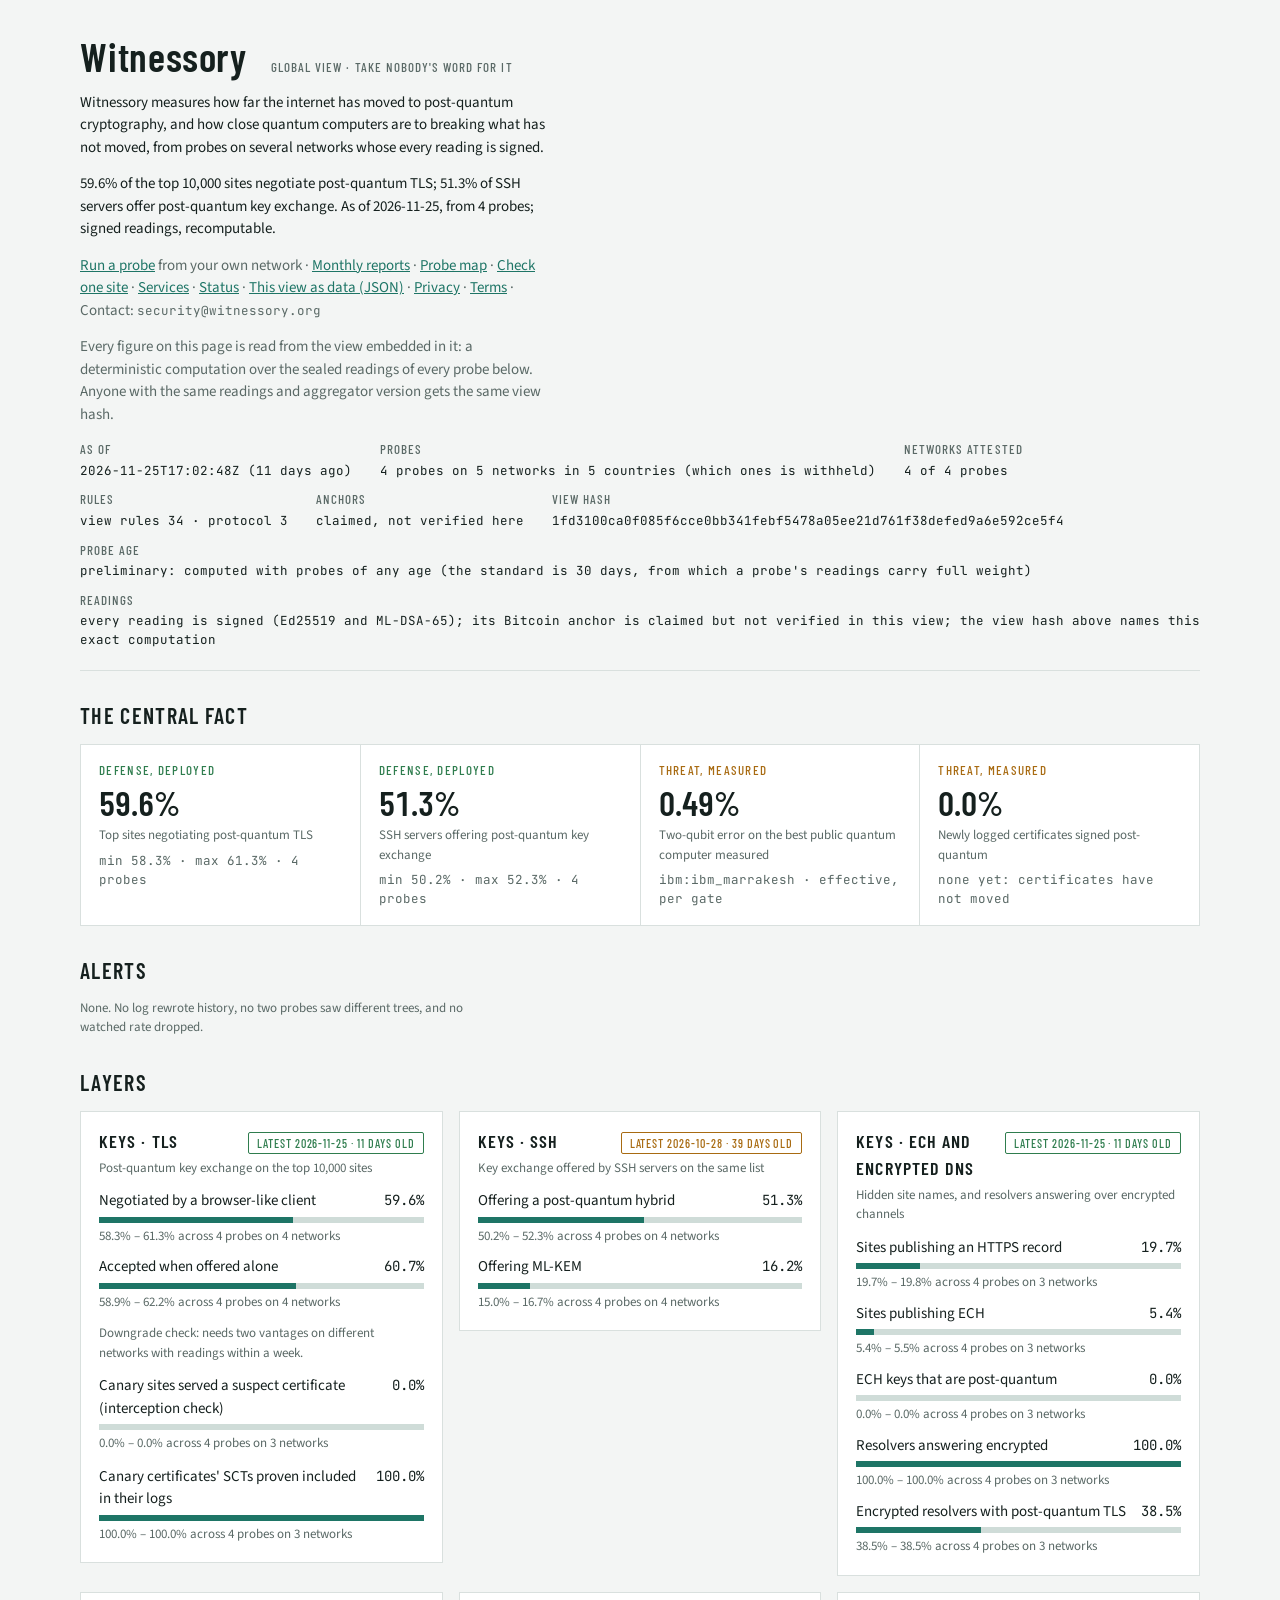
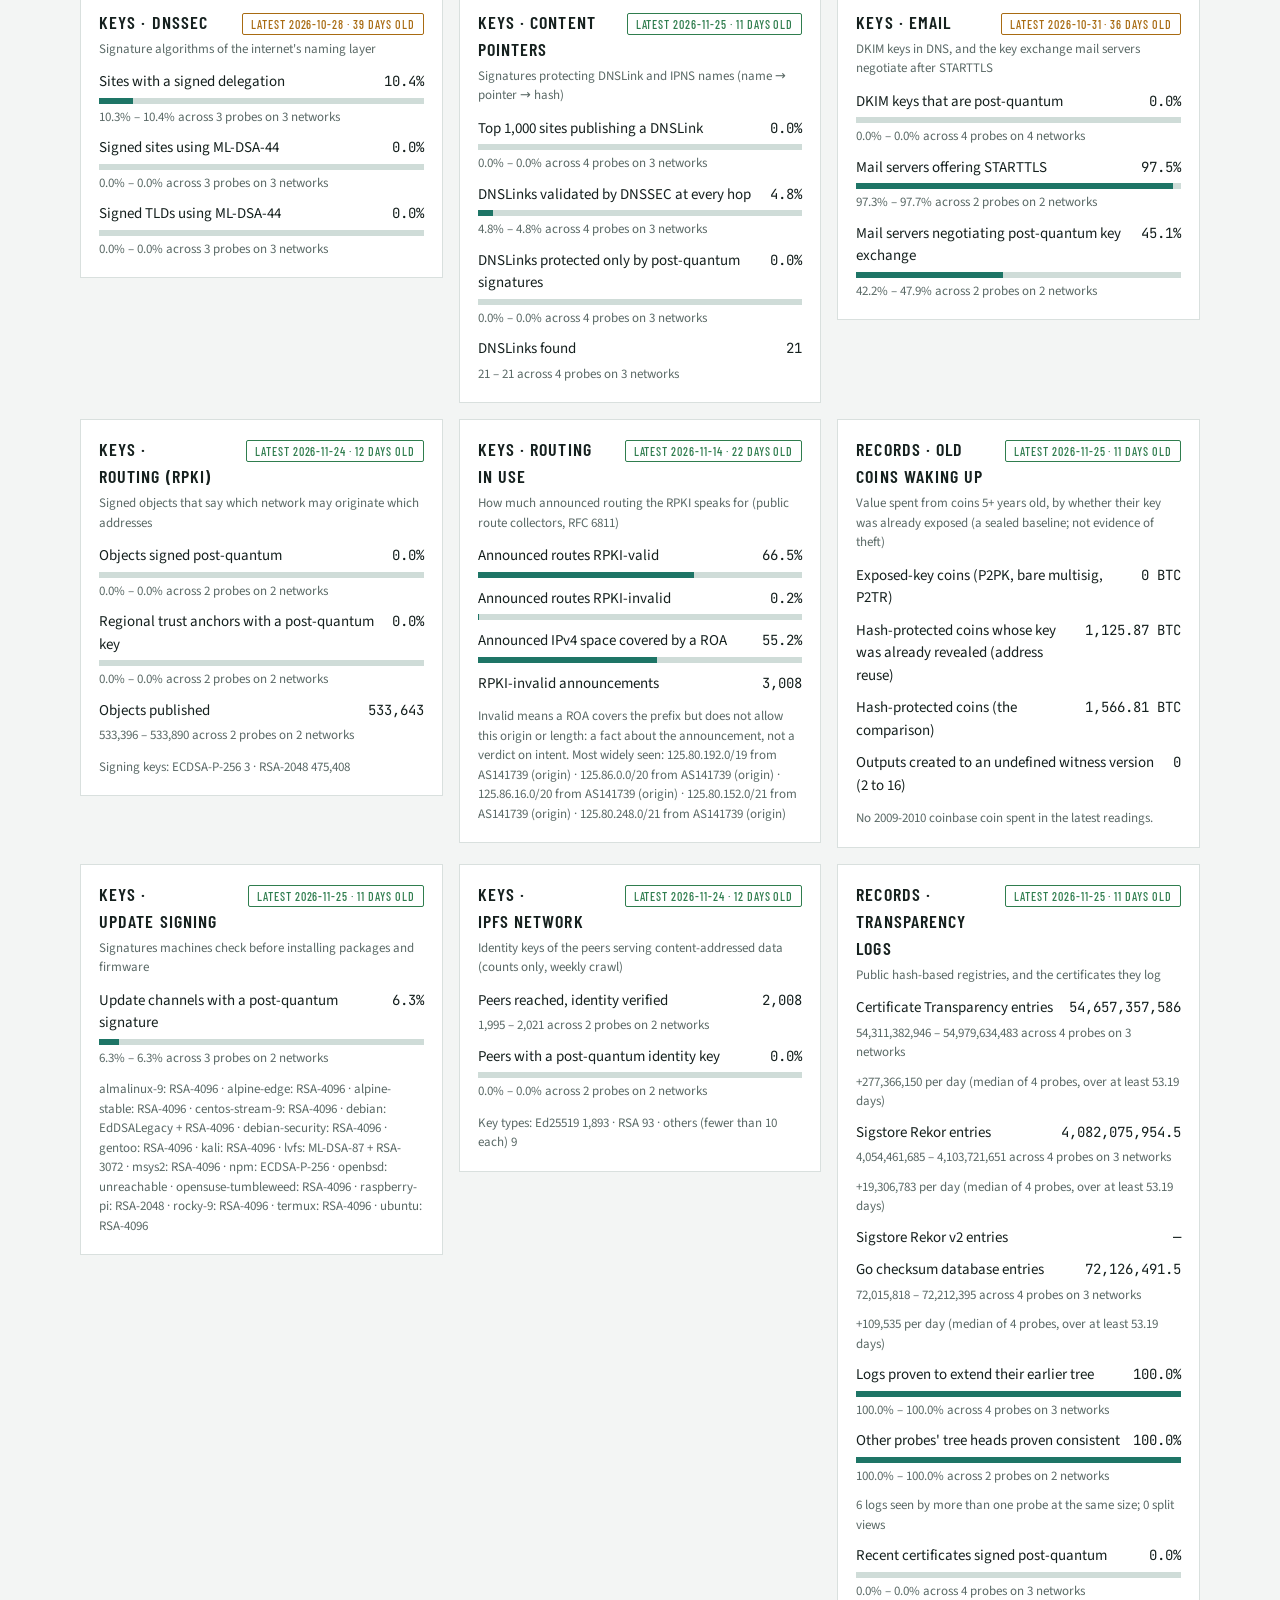
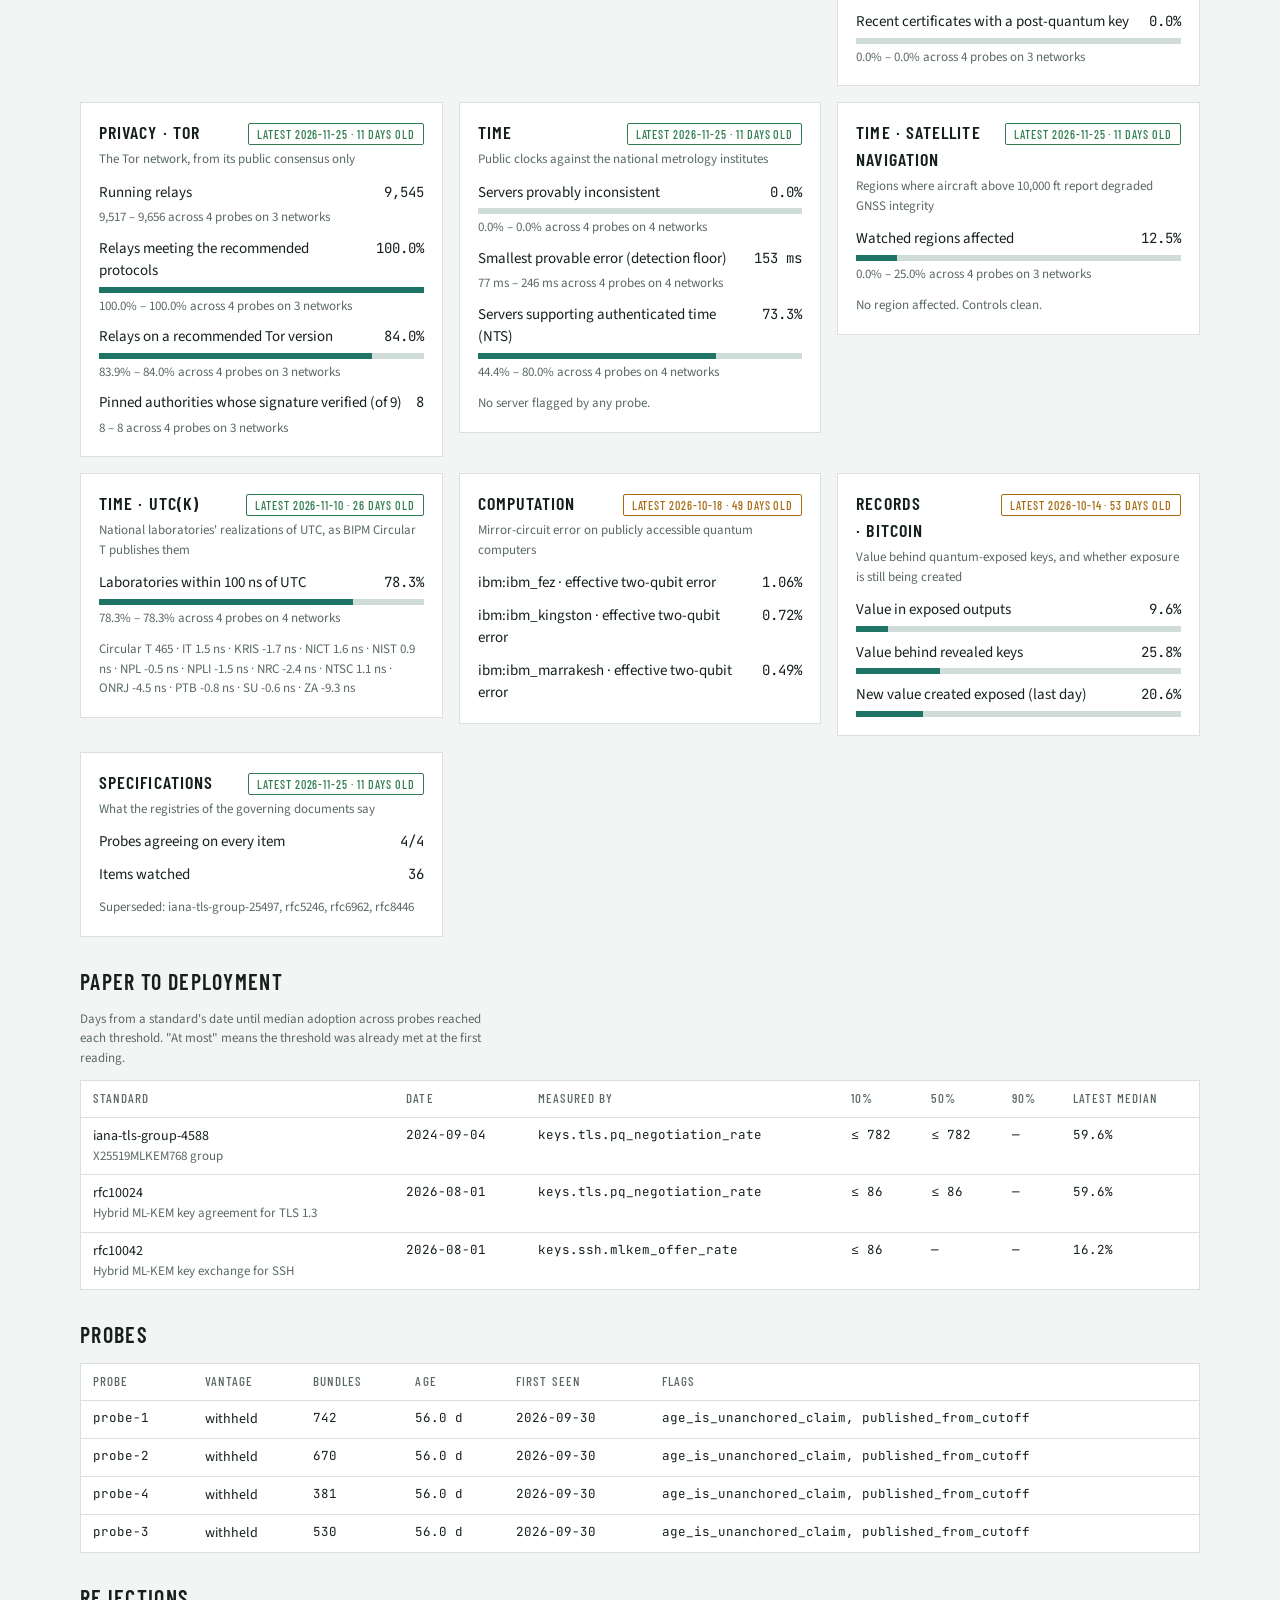
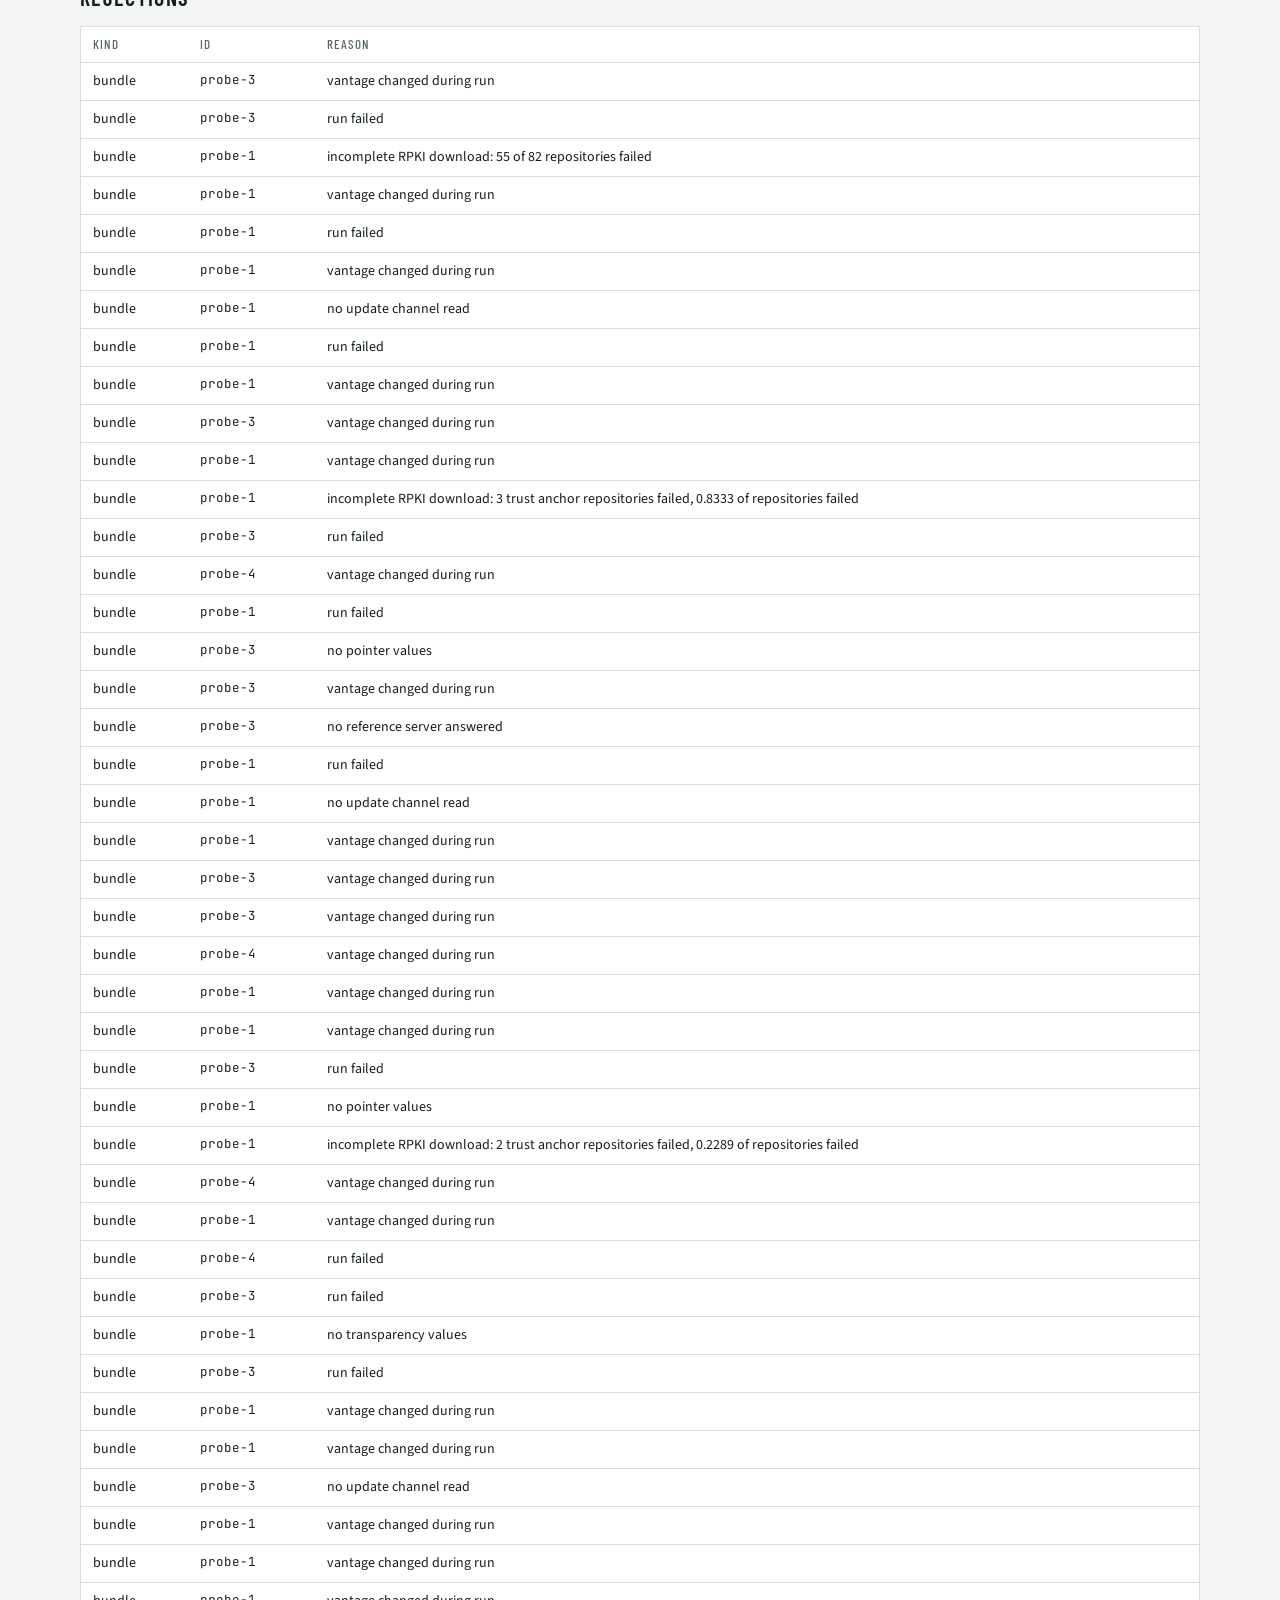
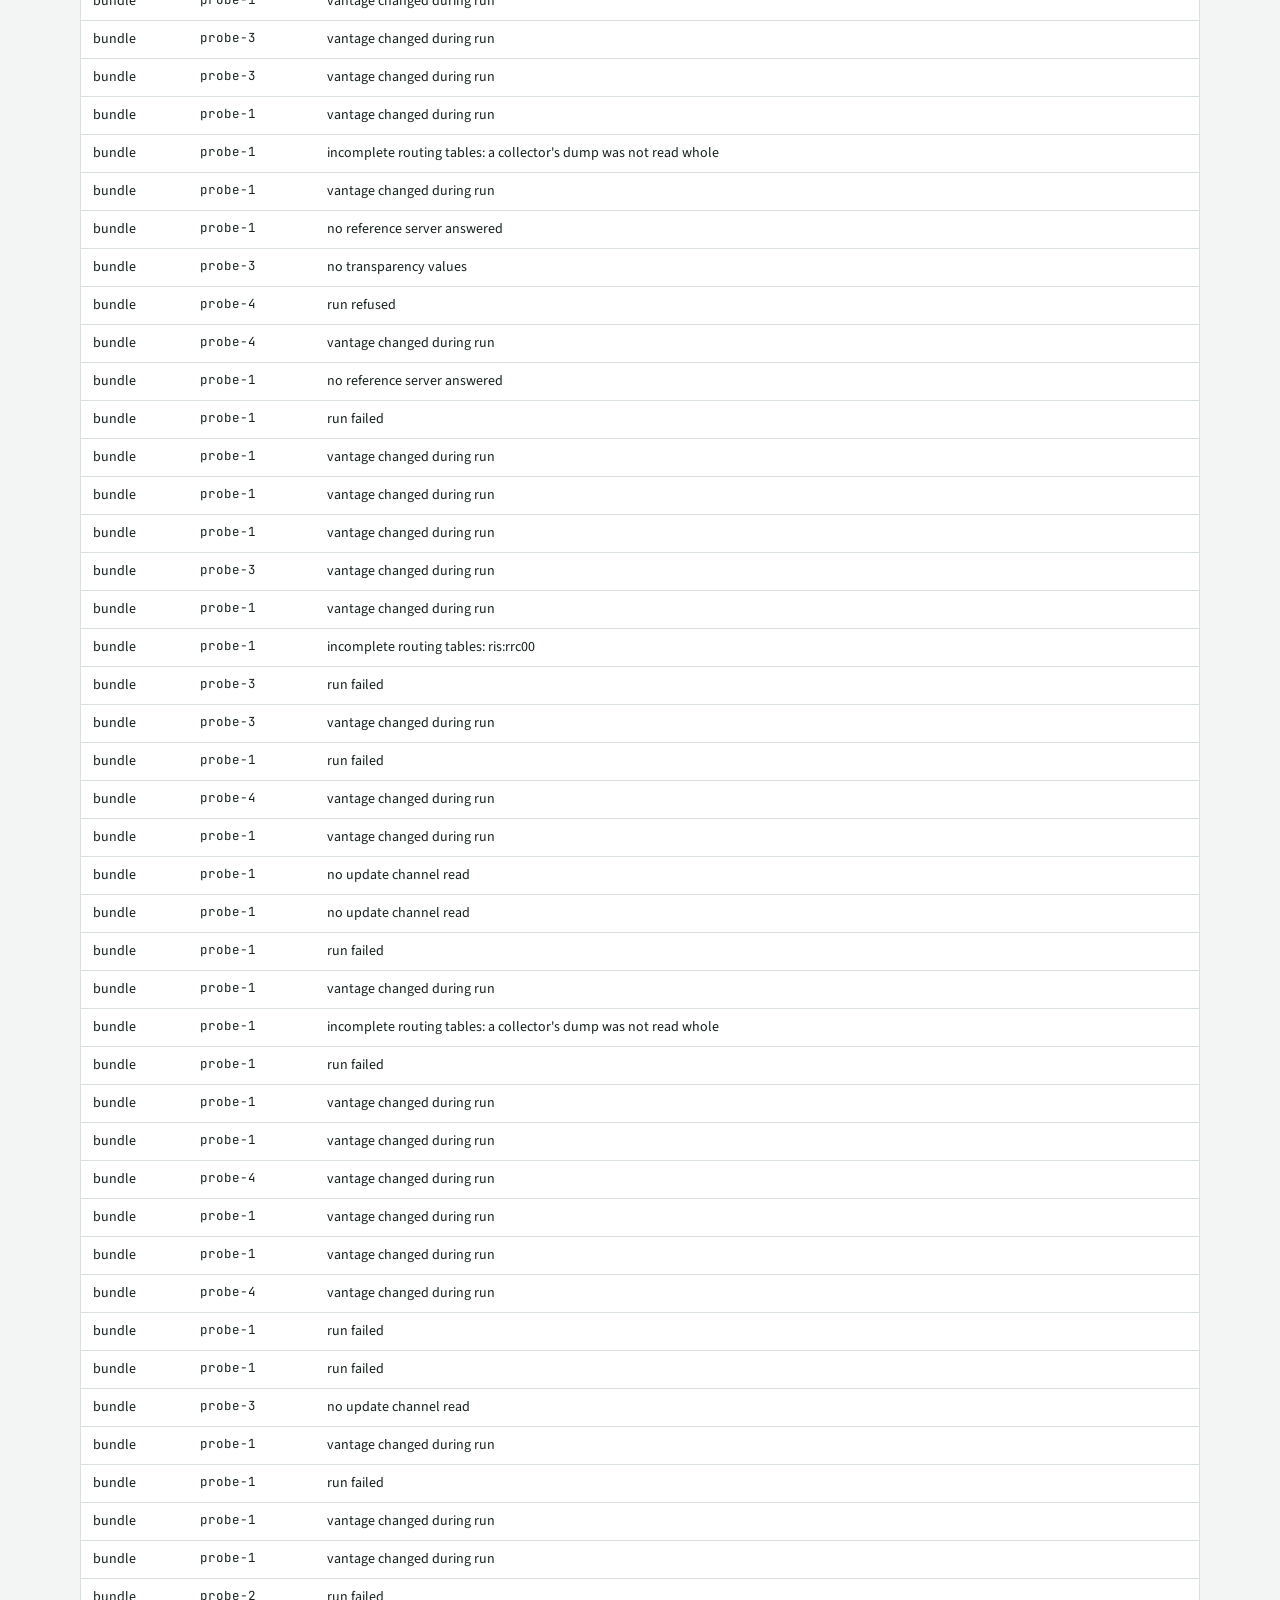
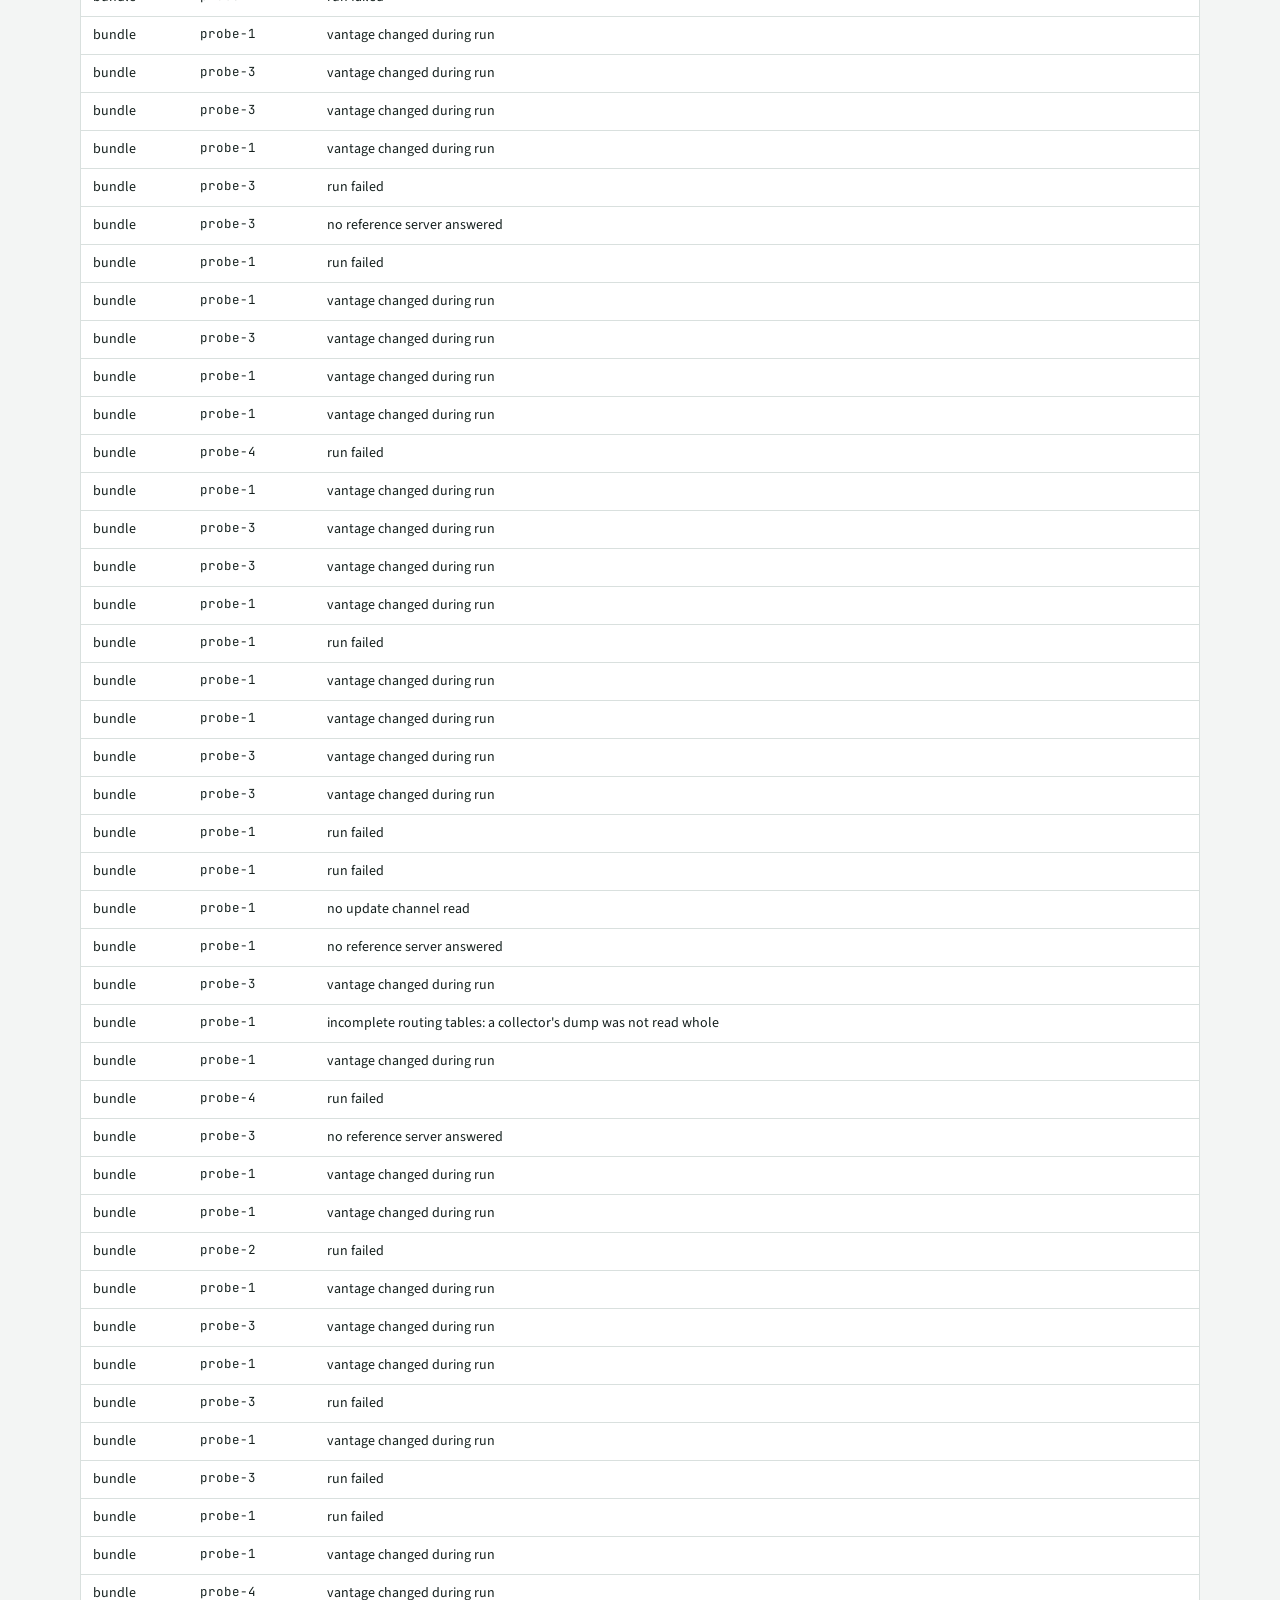
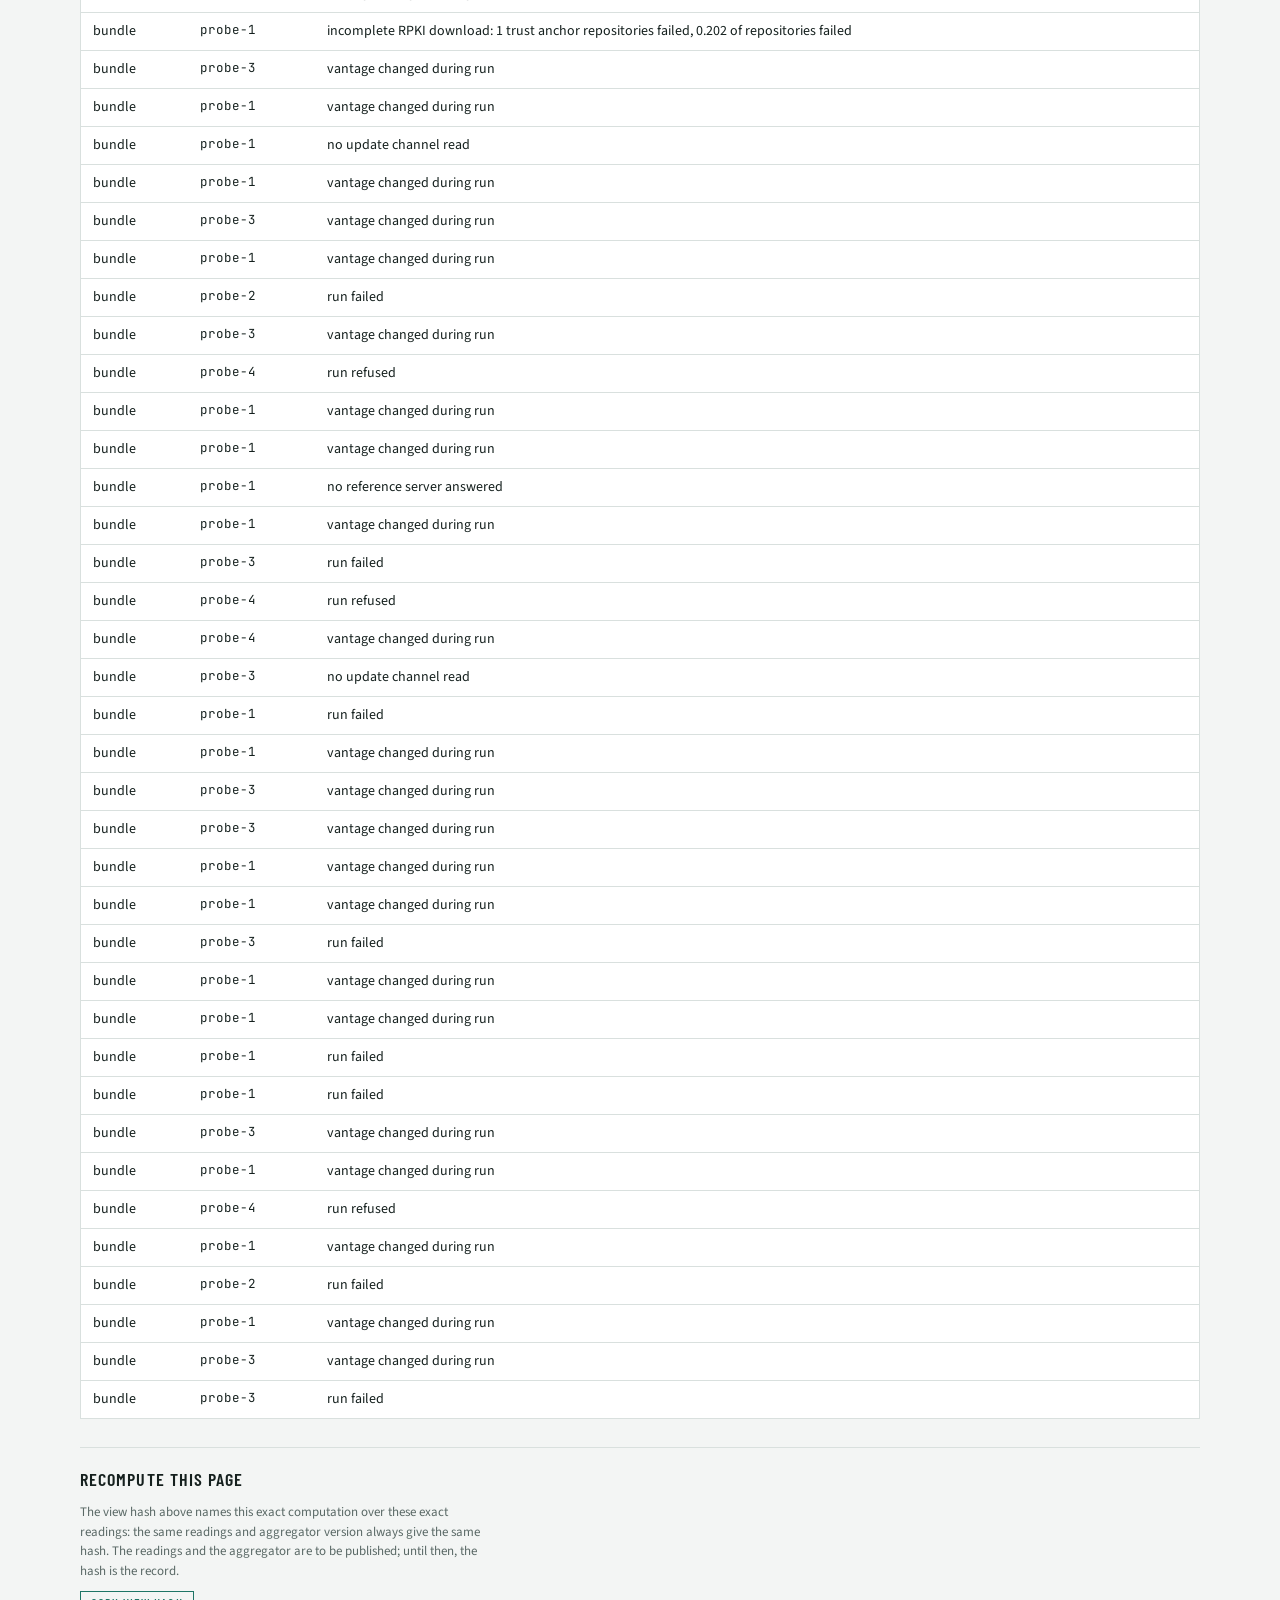
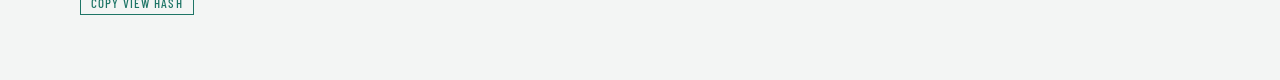
==== commit 24dd1c00: "Dashboard: hourly refresh" ====
--- a/index.html
+++ b/index.html
@@ -152,7 +152,7 @@
   </footer>
 </div>
 
-<script type="application/json" id="view">{"alerts":[],"evidence_withheld":19,"inputs":{"bundles_used":71},"layers":{"attestation":{"probe-1":{"attested_by":["probe-2"],"status":"attested"},"probe-2":{"attested_by":["probe-1","probe-4","probe-3"],"status":"attested"},"probe-3":{"attested_by":["probe-2"],"status":"attested"},"probe-4":{"attested_by":["probe-2"],"status":"attested"}},"computation":{"by_backend":{"ibm:ibm_fez":{"max":0.010580577648184764,"median":0.010580577648184764,"min":0.010580577648184764,"n":1,"networks":1},"ibm:ibm_kingston":{"max":0.00724528753247744,"median":0.00724528753247744,"min":0.00724528753247744,"n":1,"networks":1},"ibm:ibm_marrakesh":{"max":0.004918378337907425,"median":0.004918378337907425,"min":0.004918378337907425,"n":1,"networks":1}},"headline":{"best_backend_median_effective_2q_error":{"backend":"ibm:ibm_marrakesh","max":0.004918378337907425,"median":0.004918378337907425,"min":0.004918378337907425,"n":1,"networks":1},"crqc_error_ratio":{"max":4.918378337907425,"median":4.918378337907425,"min":4.918378337907425,"n":1,"networks":1},"crqc_qubit_ratio":{"max":0.000156,"median":0.000156,"min":0.000156,"n":1,"networks":1},"machines_measured":3},"probes":[{"backend":"ibm:ibm_fez","created_utc":"2026-10-18","crqc_error_ratio":10.580577648184763,"crqc_qubit_ratio":0.000156,"effective_2q_error":0.010580577648184764,"eligible":true,"max_reliable_volume":128,"network_attested":true,"probe_id":"probe-3"},{"backend":"ibm:ibm_kingston","created_utc":"2026-10-18","crqc_error_ratio":7.24528753247744,"crqc_qubit_ratio":0.000156,"effective_2q_error":0.00724528753247744,"eligible":true,"max_reliable_volume":256,"network_attested":true,"probe_id":"probe-3"},{"backend":"ibm:ibm_marrakesh","created_utc":"2026-10-18","crqc_error_ratio":4.918378337907425,"crqc_qubit_ratio":0.000156,"effective_2q_error":0.004918378337907425,"eligible":true,"max_reliable_volume":256,"network_attested":true,"probe_id":"probe-3"}]},"dns":{"headline":{"ech_pq_kem_rate":{"max":0.0,"median":0.0,"min":0.0,"n":4,"networks":3},"ech_publish_rate":{"max":0.054879,"median":0.0544465,"min":0.054373,"n":4,"networks":3},"encrypted_pq_rate":{"max":0.384615,"median":0.384615,"min":0.384615,"n":4,"networks":3},"encrypted_resolver_rate":{"max":1.0,"median":1.0,"min":1.0,"n":4,"networks":3},"https_rr_rate":{"max":0.197986,"median":0.197399,"min":0.197115,"n":4,"networks":3}},"probes":[{"created_utc":"2026-11-24","ech_pq_kem_rate":0.0,"ech_publish_rate":0.054462,"eligible":true,"encrypted_pq_rate":0.384615,"encrypted_resolver_rate":1.0,"https_rr_rate":0.197972,"network_attested":true,"probe_id":"probe-1"},{"created_utc":"2026-11-22","ech_pq_kem_rate":0.0,"ech_publish_rate":0.054373,"eligible":true,"encrypted_pq_rate":0.384615,"encrypted_resolver_rate":1.0,"https_rr_rate":0.197115,"network_attested":true,"probe_id":"probe-2"},{"created_utc":"2026-11-17","ech_pq_kem_rate":0.0,"ech_publish_rate":0.054879,"eligible":true,"encrypted_pq_rate":0.384615,"encrypted_resolver_rate":1.0,"https_rr_rate":0.197399,"network_attested":true,"probe_id":"probe-4"},{"created_utc":"2026-11-25","ech_pq_kem_rate":0.0,"ech_publish_rate":0.054431,"eligible":true,"encrypted_pq_rate":0.384615,"encrypted_resolver_rate":1.0,"https_rr_rate":0.197986,"network_attested":true,"probe_id":"probe-3"}]},"dnssec":{"headline":{"pq_rate":{"max":0.0,"median":0.0,"min":0.0,"n":3,"networks":3},"signed_rate":{"max":0.104389,"median":0.103794,"min":0.103476,"n":3,"networks":3},"tld_pq_rate":{"max":0.0,"median":0.0,"min":0.0,"n":3,"networks":3}},"probes":[{"created_utc":"2026-10-27","eligible":true,"network_attested":true,"pq_rate":0.0,"probe_id":"probe-2","signed_rate":0.103476,"tld_pq_rate":0.0},{"created_utc":"2026-10-28","eligible":true,"network_attested":true,"pq_rate":0.0,"probe_id":"probe-4","signed_rate":0.104389,"tld_pq_rate":0.0},{"created_utc":"2026-10-27","eligible":true,"network_attested":true,"pq_rate":0.0,"probe_id":"probe-3","signed_rate":0.103794,"tld_pq_rate":0.0}]},"dormancy":{"early_coinbase_p2pk_spends":[],"headline":{"dormant_exposed_spent_sats":{"max":0,"median":0,"min":0,"n":1,"networks":1},"dormant_hash_protected_sats":{"max":156681292574,"median":156681292574,"min":156681292574,"n":1,"networks":1},"dormant_revealed_sats":{"max":112587370830,"median":112587370830,"min":112587370830,"n":1,"networks":1},"witness_v2_plus_outputs":{"max":0,"median":0,"min":0,"n":1,"networks":1}},"probes":[{"continues_previous":true,"created_utc":"2026-11-25","dormant_exposed_inputs":0,"dormant_exposed_spent_sats":0,"dormant_hash_protected_sats":156681292574,"dormant_revealed_sats":112587370830,"early_coinbase_p2pk_spends":[],"eligible":true,"from_height":977363,"gap_before":null,"network_attested":true,"probe_id":"probe-1","to_height":977523,"witness_v2_plus_list":[],"witness_v2_plus_outputs":0}]},"flow":{"headline":{"exposed_value_share":{"max":0.20639009,"median":0.20639009,"min":0.20639009,"n":1,"networks":1},"to_revealed_value_share":{"max":0.72339766,"median":0.72339766,"min":0.72339766,"n":1,"networks":1}},"probes":[{"created_utc":"2026-11-25","eligible":true,"exposed_value_share":0.20639009,"network_attested":true,"probe_id":"probe-1","to_revealed_value_share":0.72339766,"window":{"blocks":152,"from_block_time":1795525714,"from_height":977367,"hours":24.0,"to_block_time":1795611257,"to_height":977518}}]},"gnss":{"affected_regions":[],"controls_affected":[],"controls_spoofed":[],"headline":{"regions_affected_share":{"max":0.25,"median":0.125,"min":0.0,"n":4,"networks":3},"spoofing_regions_share":{"max":0.0,"median":0.0,"min":0.0,"n":4,"networks":3}},"probes":[{"affected_regions":["baltic_gdansk","persian_gulf"],"by_region":{"baltic_gdansk":{"affected":true,"poor_nic_share":[0.1071,0.1071],"qualifying":{"adsb.fi":28,"adsb.lol":28},"role":"reported","sources_agree":true},"black_sea_west":{"affected":false,"poor_nic_share":[0.0204,0.0577],"qualifying":{"adsb.fi":49,"adsb.lol":52},"role":"reported","sources_agree":true},"control-1":{"affected":false,"poor_nic_share":[0.0101,0.0101],"qualifying":{"adsb.fi":99,"adsb.lol":99},"role":"control","sources_agree":true},"control-2":{"affected":false,"poor_nic_share":[0.0071,0.0072],"qualifying":{"adsb.fi":140,"adsb.lol":139},"role":"control","sources_agree":true},"control-3":{"affected":false,"poor_nic_share":[0.0,0.0],"qualifying":{"adsb.fi":26,"adsb.lol":15},"role":"control","sources_agree":true},"control-4":{"affected":null,"poor_nic_share":[null,null],"qualifying":{"adsb.fi":0,"adsb.lol":3},"role":"control","sources_agree":null},"control-5":{"affected":false,"poor_nic_share":[0.0,0.0],"qualifying":{"adsb.fi":152,"adsb.lol":111},"role":"control","sources_agree":true},"eastern_mediterranean":{"affected":false,"poor_nic_share":[0.0,0.0192],"qualifying":{"adsb.fi":52,"adsb.lol":54},"role":"reported","sources_agree":true},"gulf_of_finland":{"affected":null,"poor_nic_share":[null,null],"qualifying":{"adsb.fi":6,"adsb.lol":6},"role":"reported","sources_agree":null},"levant":{"affected":null,"poor_nic_share":[null,null],"qualifying":{"adsb.fi":6,"adsb.lol":7},"role":"reported","sources_agree":null},"persian_gulf":{"affected":true,"poor_nic_share":[0.1087,0.1304],"qualifying":{"adsb.fi":46,"adsb.lol":46},"role":"reported","sources_agree":true},"punjab_border":{"affected":null,"poor_nic_share":[null,null],"qualifying":{"adsb.fi":2,"adsb.lol":2},"role":"reported","sources_agree":null}},"controls_affected":[],"controls_spoofed":[],"created_utc":"2026-11-25","eligible":true,"network_attested":true,"probe_id":"probe-1","regions_affected_share":0.25,"spoofing_regions":[],"spoofing_regions_share":0.0},{"affected_regions":[],"by_region":{"baltic_gdansk":{"affected":false,"poor_nic_share":[0.069,0.1],"qualifying":{"adsb.fi":30,"adsb.lol":29},"role":"reported","sources_agree":false},"black_sea_west":{"affected":false,"poor_nic_share":[0.0877,0.0909],"qualifying":{"adsb.fi":57,"adsb.lol":55},"role":"reported","sources_agree":true},"control-1":{"affected":false,"poor_nic_share":[0.0217,0.0217],"qualifying":{"adsb.fi":92,"adsb.lol":92},"role":"control","sources_agree":true},"control-2":{"affected":false,"poor_nic_share":[0.0,0.0],"qualifying":{"adsb.fi":172,"adsb.lol":171},"role":"control","sources_agree":true},"control-3":{"affected":false,"poor_nic_share":[0.0,0.0],"qualifying":{"adsb.fi":32,"adsb.lol":13},"role":"control","sources_agree":true},"control-4":{"affected":null,"poor_nic_share":[null,null],"qualifying":{"adsb.fi":1,"adsb.lol":2},"role":"control","sources_agree":null},"control-5":{"affected":false,"poor_nic_share":[0.0,0.0],"qualifying":{"adsb.fi":18,"adsb.lol":14},"role":"control","sources_agree":true},"eastern_mediterranean":{"affected":false,"poor_nic_share":[0.0,0.0],"qualifying":{"adsb.fi":32,"adsb.lol":37},"role":"reported","sources_agree":true},"gulf_of_finland":{"affected":null,"poor_nic_share":[null,null],"qualifying":{"adsb.fi":6,"adsb.lol":6},"role":"reported","sources_agree":null},"levant":{"affected":null,"poor_nic_share":[null,null],"qualifying":{"adsb.fi":10,"adsb.lol":11},"role":"reported","sources_agree":null},"persian_gulf":{"affected":false,"poor_nic_share":[0.037,0.0435],"qualifying":{"adsb.fi":23,"adsb.lol":27},"role":"reported","sources_agree":true},"punjab_border":{"affected":null,"poor_nic_share":[null,null],"qualifying":{"adsb.fi":7,"adsb.lol":10},"role":"reported","sources_agree":null}},"controls_affected":[],"controls_spoofed":[],"created_utc":"2026-11-25","eligible":true,"network_attested":true,"probe_id":"probe-2","regions_affected_share":0.0,"spoofing_regions":[],"spoofing_regions_share":0.0},{"affected_regions":["baltic_gdansk"],"by_region":{"baltic_gdansk":{"affected":true,"poor_nic_share":[0.1316,0.1842],"qualifying":{"adsb.fi":38,"adsb.lol":38},"role":"reported","sources_agree":true},"black_sea_west":{"affected":false,"poor_nic_share":[0.08,0.0893],"qualifying":{"adsb.fi":56,"adsb.lol":50},"role":"reported","sources_agree":true},"control-1":{"affected":false,"poor_nic_share":[0.0,0.0],"qualifying":{"adsb.fi":92,"adsb.lol":92},"role":"control","sources_agree":true},"control-2":{"affected":false,"poor_nic_share":[0.0,0.0],"qualifying":{"adsb.fi":120,"adsb.lol":120},"role":"control","sources_agree":true},"control-3":{"affected":false,"poor_nic_share":[0.0,0.0],"qualifying":{"adsb.fi":26,"adsb.lol":13},"role":"control","sources_agree":true},"control-4":{"affected":null,"poor_nic_share":[null,null],"qualifying":{"adsb.fi":1,"adsb.lol":2},"role":"control","sources_agree":null},"control-5":{"affected":false,"poor_nic_share":[0.0,0.0],"qualifying":{"adsb.fi":195,"adsb.lol":149},"role":"control","sources_agree":true},"eastern_mediterranean":{"affected":false,"poor_nic_share":[0.0227,0.0435],"qualifying":{"adsb.fi":44,"adsb.lol":46},"role":"reported","sources_agree":true},"gulf_of_finland":{"affected":null,"poor_nic_share":[null,null],"qualifying":{"adsb.fi":7,"adsb.lol":7},"role":"reported","sources_agree":null},"levant":{"affected":null,"poor_nic_share":[null,null],"qualifying":{"adsb.fi":12,"adsb.lol":12},"role":"reported","sources_agree":null},"persian_gulf":{"affected":false,"poor_nic_share":[0.0213,0.04],"qualifying":{"adsb.fi":47,"adsb.lol":50},"role":"reported","sources_agree":true},"punjab_border":{"affected":null,"poor_nic_share":[null,null],"qualifying":{"adsb.fi":2,"adsb.lol":4},"role":"reported","sources_agree":null}},"controls_affected":[],"controls_spoofed":[],"created_utc":"2026-11-25","eligible":true,"network_attested":true,"probe_id":"probe-4","regions_affected_share":0.125,"spoofing_regions":[],"spoofing_regions_share":0.0},{"affected_regions":[],"by_region":{"baltic_gdansk":{"affected":null,"poor_nic_share":[null,null],"qualifying":{"adsb.fi":8,"adsb.lol":8},"role":"reported","sources_agree":null},"black_sea_west":{"affected":false,"poor_nic_share":[0.0952,0.1],"qualifying":{"adsb.fi":40,"adsb.lol":42},"role":"reported","sources_agree":false},"control-1":{"affected":false,"poor_nic_share":[0.0822,0.0822],"qualifying":{"adsb.fi":73,"adsb.lol":73},"role":"control","sources_agree":true},"control-2":{"affected":false,"poor_nic_share":[0.0526,0.0526],"qualifying":{"adsb.fi":57,"adsb.lol":57},"role":"control","sources_agree":true},"control-3":{"affected":false,"poor_nic_share":[0.0,0.0],"qualifying":{"adsb.fi":35,"adsb.lol":20},"role":"control","sources_agree":true},"control-4":{"affected":null,"poor_nic_share":[null,null],"qualifying":{"adsb.fi":3,"adsb.lol":5},"role":"control","sources_agree":null},"control-5":{"affected":false,"poor_nic_share":[0.0,0.0],"qualifying":{"adsb.fi":22,"adsb.lol":21},"role":"control","sources_agree":true},"eastern_mediterranean":{"affected":false,"poor_nic_share":[0.0,0.0],"qualifying":{"adsb.fi":34,"adsb.lol":37},"role":"reported","sources_agree":true},"gulf_of_finland":{"affected":null,"poor_nic_share":[null,null],"qualifying":{"adsb.fi":6,"adsb.lol":6},"role":"reported","sources_agree":null},"levant":{"affected":null,"poor_nic_share":[null,null],"qualifying":{"adsb.fi":12,"adsb.lol":12},"role":"reported","sources_agree":null},"persian_gulf":{"affected":false,"poor_nic_share":[0.0755,0.08],"qualifying":{"adsb.fi":50,"adsb.lol":53},"role":"reported","sources_agree":true},"punjab_border":{"affected":null,"poor_nic_share":[null,null],"qualifying":{"adsb.fi":6,"adsb.lol":8},"role":"reported","sources_agree":null}},"controls_affected":[],"controls_spoofed":[],"created_utc":"2026-11-25","eligible":true,"network_attested":true,"probe_id":"probe-3","regions_affected_share":0.0,"spoofing_regions":[],"spoofing_regions_share":0.0}],"regions_watched":["baltic_gdansk","black_sea_west","control-3","eastern_mediterranean","control-2","gulf_of_finland","levant","control-4","control-5","persian_gulf","punjab_border","control-1"],"spoofing_regions":[]},"interception":{"headline":{"canary_suspect_share":{"max":0.0,"median":0.0,"min":0.0,"n":4,"networks":3},"sct_inclusion_share":{"max":1.0,"median":1.0,"min":1.0,"n":4,"networks":3}},"issuer_seen_at_one_vantage_only":[],"probes":[{"canary_suspect_share":0.0,"coverage":{"observed":30},"created_utc":"2026-11-24","eligible":true,"issuer_by_site":{"european-union.europa.eu":"Amazon","github.com":"Sectigo Limited","letsencrypt.org":"Let's Encrypt","proton.me":"Let's Encrypt","pypi.org":"GlobalSign nv-sa","signal.org":"Google Trust Services","telegram.org":"GoDaddy.com","www.amazon.com":"Amazon","www.apple.com":"Apple Inc.","www.bbc.co.uk":"GlobalSign nv-sa","www.cloudflare.com":"Google Trust Services","www.debian.org":"Let's Encrypt","www.digicert.com":"DigiCert Inc","www.facebook.com":"DigiCert Inc","www.google.com":"Google Trust Services","www.gov.uk":"GlobalSign nv-sa","www.iana.org":"Google Trust Services","www.icann.org":"Let's Encrypt","www.ietf.org":"Let's Encrypt","www.linkedin.com":"DigiCert Inc","www.microsoft.com":"Microsoft Corporation","www.mozilla.org":"Let's Encrypt","www.netflix.com":"DigiCert Inc","www.nytimes.com":"DigiCert Inc","www.python.org":"GlobalSign nv-sa","www.reddit.com":"DigiCert Inc","www.torproject.org":"Let's Encrypt","www.whatsapp.com":"DigiCert Inc","www.wikipedia.org":"Let's Encrypt","www.yahoo.com":"DigiCert Inc"},"network_attested":true,"probe_id":"probe-1","sct_inclusion_share":1.0,"sct_not_included":[],"suspect_sites":[]},{"canary_suspect_share":0.0,"coverage":{"observed":30},"created_utc":"2026-11-25","eligible":true,"issuer_by_site":{"european-union.europa.eu":"Amazon","github.com":"Sectigo Limited","letsencrypt.org":"Let's Encrypt","proton.me":"Let's Encrypt","pypi.org":"GlobalSign nv-sa","signal.org":"Google Trust Services","telegram.org":"GoDaddy.com","www.amazon.com":"Amazon","www.apple.com":"Apple Inc.","www.bbc.co.uk":"GlobalSign nv-sa","www.cloudflare.com":"Google Trust Services","www.debian.org":"Let's Encrypt","www.digicert.com":"DigiCert Inc","www.facebook.com":"DigiCert Inc","www.google.com":"Google Trust Services","www.gov.uk":"GlobalSign nv-sa","www.iana.org":"Google Trust Services","www.icann.org":"Let's Encrypt","www.ietf.org":"Let's Encrypt","www.linkedin.com":"DigiCert Inc","www.microsoft.com":"Microsoft Corporation","www.mozilla.org":"Let's Encrypt","www.netflix.com":"DigiCert Inc","www.nytimes.com":"DigiCert Inc","www.python.org":"GlobalSign nv-sa","www.reddit.com":"DigiCert Inc","www.torproject.org":"Let's Encrypt","www.whatsapp.com":"DigiCert Inc","www.wikipedia.org":"Let's Encrypt","www.yahoo.com":"DigiCert Inc"},"network_attested":true,"probe_id":"probe-2","sct_inclusion_share":1.0,"sct_not_included":[],"suspect_sites":[]},{"canary_suspect_share":0.0,"coverage":{"observed":30},"created_utc":"2026-11-23","eligible":true,"issuer_by_site":{"european-union.europa.eu":"Amazon","github.com":"Sectigo Limited","letsencrypt.org":"Let's Encrypt","proton.me":"Let's Encrypt","pypi.org":"GlobalSign nv-sa","signal.org":"Google Trust Services","telegram.org":"GoDaddy.com","www.amazon.com":"Amazon","www.apple.com":"Apple Inc.","www.bbc.co.uk":"GlobalSign nv-sa","www.cloudflare.com":"Google Trust Services","www.debian.org":"Let's Encrypt","www.digicert.com":"DigiCert Inc","www.facebook.com":"DigiCert Inc","www.google.com":"Google Trust Services","www.gov.uk":"GlobalSign nv-sa","www.iana.org":"Google Trust Services","www.icann.org":"Let's Encrypt","www.ietf.org":"Let's Encrypt","www.linkedin.com":"DigiCert Inc","www.microsoft.com":"Microsoft Corporation","www.mozilla.org":"Let's Encrypt","www.netflix.com":"DigiCert Inc","www.nytimes.com":"DigiCert Inc","www.python.org":"GlobalSign nv-sa","www.reddit.com":"DigiCert Inc","www.torproject.org":"Let's Encrypt","www.whatsapp.com":"DigiCert Inc","www.wikipedia.org":"Let's Encrypt","www.yahoo.com":"DigiCert Inc"},"network_attested":true,"probe_id":"probe-4","sct_inclusion_share":1.0,"sct_not_included":[],"suspect_sites":[]},{"canary_suspect_share":0.0,"coverage":{"observed":30},"created_utc":"2026-11-24","eligible":true,"issuer_by_site":{"european-union.europa.eu":"Amazon","github.com":"Sectigo Limited","letsencrypt.org":"Let's Encrypt","proton.me":"Let's Encrypt","pypi.org":"GlobalSign nv-sa","signal.org":"Google Trust Services","telegram.org":"GoDaddy.com","www.amazon.com":"Amazon","www.apple.com":"Apple Inc.","www.bbc.co.uk":"GlobalSign nv-sa","www.cloudflare.com":"Google Trust Services","www.debian.org":"Let's Encrypt","www.digicert.com":"DigiCert Inc","www.facebook.com":"DigiCert Inc","www.google.com":"Google Trust Services","www.gov.uk":"GlobalSign nv-sa","www.iana.org":"Google Trust Services","www.icann.org":"Let's Encrypt","www.ietf.org":"Let's Encrypt","www.linkedin.com":"DigiCert Inc","www.microsoft.com":"Microsoft Corporation","www.mozilla.org":"Let's Encrypt","www.netflix.com":"DigiCert Inc","www.nytimes.com":"DigiCert Inc","www.python.org":"GlobalSign nv-sa","www.reddit.com":"DigiCert Inc","www.torproject.org":"Let's Encrypt","www.whatsapp.com":"DigiCert Inc","www.wikipedia.org":"Let's Encrypt","www.yahoo.com":"DigiCert Inc"},"network_attested":true,"probe_id":"probe-3","sct_inclusion_share":1.0,"sct_not_included":[],"suspect_sites":[]}]},"ipfs":{"headline":{"discovered":{"max":3184,"median":3184.0,"min":3184,"n":2,"networks":2},"pq_identity_share":{"max":0.0,"median":0.0,"min":0.0,"n":2,"networks":2},"reachable_peers":{"max":2021,"median":2008.0,"min":1995,"n":2,"networks":2}},"key_types":{"Ed25519":1893,"RSA":93,"others (fewer than 10 each)":9},"probes":[{"created_utc":"2026-11-23","discovered":3184,"eligible":true,"key_types":{"Ed25519":1920,"RSA":92,"others (fewer than 10 each)":9},"network_attested":true,"pq_identity_share":0.0,"probe_id":"probe-2","reachable_peers":2021,"transports_offered":{"others (fewer than 10 each)":7,"quic-draft":339,"quic-v1":1568,"tcp":1942,"webrtc-direct":1006,"websocket":19,"websocket-secure":1033,"webtransport":1345}},{"created_utc":"2026-11-24","discovered":3184,"eligible":true,"key_types":{"Ed25519":1893,"RSA":93,"others (fewer than 10 each)":9},"network_attested":true,"pq_identity_share":0.0,"probe_id":"probe-4","reachable_peers":1995,"transports_offered":{"others (fewer than 10 each)":5,"quic-draft":332,"quic-v1":1573,"tcp":1946,"webrtc-direct":1011,"websocket":18,"websocket-secure":1032,"webtransport":1357}}]},"keys":{"diversity":{"countries":4,"networks":4},"downgrade":{},"headline":{"pq_negotiation_rate":{"max":0.613485,"median":0.596317,"min":0.582968,"n":4,"networks":4},"pq_support_rate":{"max":0.621746,"median":0.6067515,"min":0.588533,"n":4,"networks":4}},"probes":[{"coverage":{"intended":10000,"observed":674,"positive":404},"created_utc":"2026-10-27","eligible":true,"flags":[],"network_attested":true,"pq_negotiation_rate":0.599407,"pq_support_rate":0.621746,"probe_id":"probe-1"},{"coverage":{"intended":10000,"observed":8098,"positive":4968},"created_utc":"2026-11-25","eligible":true,"flags":[],"network_attested":true,"pq_negotiation_rate":0.613485,"pq_support_rate":0.615852,"probe_id":"probe-2"},{"coverage":{"intended":10000,"observed":8238,"positive":4887},"created_utc":"2026-10-28","eligible":true,"flags":[],"network_attested":true,"pq_negotiation_rate":0.593227,"pq_support_rate":0.597651,"probe_id":"probe-4"},{"coverage":{"intended":10000,"observed":8208,"positive":4785},"created_utc":"2026-10-26","eligible":true,"flags":[],"network_attested":true,"pq_negotiation_rate":0.582968,"pq_support_rate":0.588533,"probe_id":"probe-3"}]},"mail":{"headline":{"dkim_pq_rate":{"max":0.0,"median":0.0,"min":0.0,"n":4,"networks":4},"starttls_pq_rate":{"max":0.478927,"median":0.450612,"min":0.422297,"n":2,"networks":2},"starttls_rate":{"max":0.977419,"median":0.9750730000000001,"min":0.972727,"n":2,"networks":2}},"probes":[{"created_utc":"2026-10-29","dkim_by_algorithm":{"RSA-1024":395,"RSA-2048":358,"RSA-4096":1,"RSA-512":1,"RSA-768":11,"RSA-unparsed":5},"dkim_pq_rate":0.0,"eligible":true,"network_attested":true,"port_25_blocked":false,"probe_id":"probe-1","starttls_pq_rate":0.478927,"starttls_rate":0.972727},{"created_utc":"2026-10-29","dkim_by_algorithm":{"RSA-1024":397,"RSA-2048":358,"RSA-4096":1,"RSA-512":1,"RSA-768":11,"RSA-unparsed":5},"dkim_pq_rate":0.0,"eligible":true,"network_attested":true,"port_25_blocked":null,"probe_id":"probe-2","starttls_pq_rate":null,"starttls_rate":null},{"created_utc":"2026-10-31","dkim_by_algorithm":{"RSA-1024":375,"RSA-2048":344,"RSA-4096":1,"RSA-512":1,"RSA-768":10,"RSA-unparsed":3},"dkim_pq_rate":0.0,"eligible":true,"network_attested":true,"port_25_blocked":null,"probe_id":"probe-4","starttls_pq_rate":null,"starttls_rate":null},{"created_utc":"2026-10-29","dkim_by_algorithm":{"RSA-1024":395,"RSA-2048":358,"RSA-4096":1,"RSA-512":1,"RSA-768":11,"RSA-unparsed":5},"dkim_pq_rate":0.0,"eligible":true,"network_attested":true,"port_25_blocked":false,"probe_id":"probe-3","starttls_pq_rate":0.422297,"starttls_rate":0.977419}],"vantages_port_25_blocked":0},"pointers":{"headline":{"dnslink_publish_rate":{"max":0.0,"median":0.0,"min":0.0,"n":4,"networks":3},"dnslink_validated_rate":{"max":0.047619,"median":0.047619,"min":0.047619,"n":4,"networks":3},"pointers_found":{"max":21,"median":21,"min":21,"n":4,"networks":3},"pq_rate":{"max":0.0,"median":0.0,"min":0.0,"n":4,"networks":3}},"probes":[{"created_utc":"2026-11-16","dnslink_publish_rate":0.0,"dnslink_validated_rate":0.047619,"eligible":true,"network_attested":true,"pointers_found":21,"pq_rate":0.0,"probe_id":"probe-1"},{"created_utc":"2026-11-22","dnslink_publish_rate":0.0,"dnslink_validated_rate":0.047619,"eligible":true,"network_attested":true,"pointers_found":21,"pq_rate":0.0,"probe_id":"probe-2"},{"created_utc":"2026-11-17","dnslink_publish_rate":0.0,"dnslink_validated_rate":0.047619,"eligible":true,"network_attested":true,"pointers_found":21,"pq_rate":0.0,"probe_id":"probe-4"},{"created_utc":"2026-11-25","dnslink_publish_rate":0.0,"dnslink_validated_rate":0.047619,"eligible":true,"network_attested":true,"pointers_found":21,"pq_rate":0.0,"probe_id":"probe-3"}]},"records":{"blocks_seen":2,"headline":{"base_blockhash":"0000000000000000000096ce1859377b8d3af5b6070ad79113ce1b7dadc9b8df","censuses_agree_exactly":true,"exposed_share":{"max":0.096142,"median":0.096142,"min":0.096142,"n":1,"networks":1},"independent_censuses":1,"networks":1},"probes":[{"base_blockhash":"0000000000000000000096ce1859377b8d3af5b6070ad79113ce1b7dadc9b8df","content_sha256":"aeca06034db768579746f2c6d7aa667e91b09902134ab70190f69dd8ada7394d","created_utc":"2026-10-14","eligible":true,"exposed_share":0.096142,"flags":[],"network_attested":true,"probe_id":"probe-1"},{"base_blockhash":"000000000000000000017bd11bfd8ad575ab5f502ec15911d0edac2314eefd80","content_sha256":"5254a719bf4d1f1dd7ac070b585f197156ef7a9b304caf183a13c9e1f9db9452","created_utc":"2026-10-01","eligible":true,"exposed_share":0.096244,"flags":[],"network_attested":true,"probe_id":"probe-2"}]},"reuse":{"blocks_seen":1,"headline":{"base_blockhash":"000000000000000000014f15166997afc46717586751b21923c3154f0fddc608","exposed_or_revealed_share":{"max":0.35389743,"median":0.35389743,"min":0.35389743,"n":1,"networks":1},"independent_joins":1,"joins_agree_exactly":true,"networks":1,"revealed_share":{"max":0.25774999,"median":0.25774999,"min":0.25774999,"n":1,"networks":1}},"probes":[{"base_blockhash":"000000000000000000014f15166997afc46717586751b21923c3154f0fddc608","counts":{"revealed_sats":518021366507451,"revealed_utxos":44831730,"total_sats":2009782299828228},"created_utc":"2026-10-14","eligible":true,"exposed_or_revealed_share":0.35389743,"network_attested":true,"probe_id":"probe-1","revealed_share":0.25774999}]},"routing":{"headline":{"covered_space_share":{"max":0.552077,"median":0.552077,"min":0.552077,"n":1,"networks":1},"invalid_announcements":{"max":3008,"median":3008,"min":3008,"n":1,"networks":1},"rpki_invalid_share":{"max":0.002117,"median":0.002117,"min":0.002117,"n":1,"networks":1},"rpki_not_found_share":{"max":0.332812,"median":0.332812,"min":0.332812,"n":1,"networks":1},"rpki_valid_share":{"max":0.665071,"median":0.665071,"min":0.665071,"n":1,"networks":1}},"most_widely_seen_invalid":[{"origin":141739,"peers":60,"prefix":"125.80.192.0/19","reason":"origin"},{"origin":141739,"peers":60,"prefix":"125.86.0.0/20","reason":"origin"},{"origin":141739,"peers":60,"prefix":"125.86.16.0/20","reason":"origin"},{"origin":141739,"peers":60,"prefix":"125.80.152.0/21","reason":"origin"},{"origin":141739,"peers":60,"prefix":"125.80.248.0/21","reason":"origin"},{"origin":141739,"peers":60,"prefix":"125.81.232.0/21","reason":"origin"},{"origin":141739,"peers":60,"prefix":"125.86.136.0/21","reason":"origin"},{"origin":140320,"peers":60,"prefix":"218.15.120.0/21","reason":"origin"},{"origin":141739,"peers":60,"prefix":"125.80.76.0/22","reason":"origin"},{"origin":141739,"peers":60,"prefix":"125.80.108.0/22","reason":"origin"},{"origin":141739,"peers":60,"prefix":"125.84.232.0/22","reason":"origin"},{"origin":141739,"peers":60,"prefix":"125.86.84.0/22","reason":"origin"},{"origin":141739,"peers":60,"prefix":"125.86.128.0/22","reason":"origin"},{"origin":141739,"peers":60,"prefix":"125.86.132.0/22","reason":"origin"},{"origin":141739,"peers":60,"prefix":"125.87.148.0/22","reason":"origin"},{"origin":140320,"peers":60,"prefix":"218.15.116.0/22","reason":"origin"},{"origin":140320,"peers":60,"prefix":"218.15.120.0/22","reason":"origin"},{"origin":135089,"peers":60,"prefix":"125.88.124.0/23","reason":"origin"},{"origin":135089,"peers":60,"prefix":"121.14.201.0/24","reason":"origin"},{"origin":135089,"peers":60,"prefix":"121.14.203.0/24","reason":"origin"}],"probes":[{"collectors_read":["ris:rrc00","routeviews:route-views2"],"covered_space_share":0.552077,"created_utc":"2026-11-14","eligible":true,"invalid_announcements":3008,"most_widely_seen_invalid":[{"origin":141739,"peers":60,"prefix":"125.80.192.0/19","reason":"origin"},{"origin":141739,"peers":60,"prefix":"125.86.0.0/20","reason":"origin"},{"origin":141739,"peers":60,"prefix":"125.86.16.0/20","reason":"origin"},{"origin":141739,"peers":60,"prefix":"125.80.152.0/21","reason":"origin"},{"origin":141739,"peers":60,"prefix":"125.80.248.0/21","reason":"origin"},{"origin":141739,"peers":60,"prefix":"125.81.232.0/21","reason":"origin"},{"origin":141739,"peers":60,"prefix":"125.86.136.0/21","reason":"origin"},{"origin":140320,"peers":60,"prefix":"218.15.120.0/21","reason":"origin"},{"origin":141739,"peers":60,"prefix":"125.80.76.0/22","reason":"origin"},{"origin":141739,"peers":60,"prefix":"125.80.108.0/22","reason":"origin"},{"origin":141739,"peers":60,"prefix":"125.84.232.0/22","reason":"origin"},{"origin":141739,"peers":60,"prefix":"125.86.84.0/22","reason":"origin"},{"origin":141739,"peers":60,"prefix":"125.86.128.0/22","reason":"origin"},{"origin":141739,"peers":60,"prefix":"125.86.132.0/22","reason":"origin"},{"origin":141739,"peers":60,"prefix":"125.87.148.0/22","reason":"origin"},{"origin":140320,"peers":60,"prefix":"218.15.116.0/22","reason":"origin"},{"origin":140320,"peers":60,"prefix":"218.15.120.0/22","reason":"origin"},{"origin":135089,"peers":60,"prefix":"125.88.124.0/23","reason":"origin"},{"origin":135089,"peers":60,"prefix":"121.14.201.0/24","reason":"origin"},{"origin":135089,"peers":60,"prefix":"121.14.203.0/24","reason":"origin"}],"network_attested":true,"payloads_sha256":"276ef993aba3078bcaf6aa4f36ffaf3d346b747d88aa8c9e07f60a6cd121c749","probe_id":"probe-1","rpki_invalid_share":0.002117,"rpki_not_found_share":0.332812,"rpki_valid_share":0.665071}]},"rpki":{"by_signature_family":{"RSA":533890},"by_subject_key":{"ECDSA-P-256":3,"RSA-2048":475408},"headline":{"pq_signed_share":{"max":0.0,"median":0.0,"min":0.0,"n":2,"networks":2},"published_objects":{"max":533890,"median":533643.0,"min":533396,"n":2,"networks":2},"trust_anchor_pq_share":{"max":0.0,"median":0.0,"min":0.0,"n":2,"networks":2},"validated_payloads":{"max":1039271,"median":1038578.5,"min":1037886,"n":2,"networks":2}},"probes":[{"by_signature_family":{"RSA":533396},"by_subject_key":{"ECDSA-P-256":3,"RSA-2048":474976},"created_utc":"2026-11-21","eligible":true,"network_attested":true,"objects_by_repository":{"https://akane.maru.co.jp/oshirase.xml":41,"https://alias.rpki-measurement.site/rrdp/notification.xml":4,"https://ca.nat.moe/rrdp/notification.xml":101,"https://ca.rg.net/rrdp/notify.xml":15,"https://cloudie.rpki.app/rrdp/notification.xml":437,"https://krill.47272.net/rrdp/notification.xml":221,"https://krill.accuristechnologies.ca/rrdp/notification.xml":52,"https://krill.clnexus.dev/rrdp/notification.xml":7,"https://krill.cxy.hk/rrdp/notification.xml":12,"https://krill.dacs.utwente.nl/rrdp/notification.xml":9,"https://krill.dispaisy.systems/rrdp/notification.xml":36,"https://krill.peering.ee.columbia.edu/rrdp/notification.xml":13,"https://krill.peravix.group/rrdp/notification.xml":3,"https://krill.proxy-arp.network/rrdp/notification.xml":47,"https://krill.rg.net/rrdp/notification.xml":13,"https://krill.rpki-measurement.site/rrdp/notification.xml":9,"https://krill.starlamp.su/rrdp/notification.xml":3,"https://krill.sy5.nsw.au.infininet.com.au/rrdp/notification.xml":29,"https://magellan.ipxo.com/rrdp/notification.xml":452,"https://repo.nkn.in/notification.xml":4,"https://repo.rpki.space/rrdp/notification.xml":102,"https://repo2.nkn.in/notification.xml":23,"https://rov-measurements.nlnetlabs.net/rrdp/notification.xml":2,"https://rpki-01.pdxnet.uk/rrdp/notification.xml":91,"https://rpki-pp.com/rrdp/notification.xml":17,"https://rpki-publication.haruue.net/rrdp/notification.xml":6,"https://rpki-repo.datahub-ix.net/rrdp/notification.xml":4,"https://rpki-repo.netplanety.com.br/rrdp/notification.xml":7,"https://rpki-repo.registro.br/rrdp/notification.xml":32237,"https://rpki-repository.nic.ad.jp/rrdp/ap/notification.xml":8497,"https://rpki-rrdp.idnic.net/rrdp/notification.xml":16430,"https://rpki-rrdp.mnihyc.com/rrdp/notification.xml":6,"https://rpki-rrdp.us-east-2.amazonaws.com/rrdp/08c2f264-23f9-49fb-9d43-f8b50bec9261/notification.xml":1486,"https://rpki-rrdp.us-east-2.amazonaws.com/rrdp/20aa329b-fc52-4c61-bf53-09725c042942/notification.xml":6834,"https://rpki-rrdp.us-east-2.amazonaws.com/rrdp/2df51cd2-e6af-493a-a88a-3221d01f7d90/notification.xml":22,"https://rpki-rrdp.us-east-2.amazonaws.com/rrdp/2f059a21-d41b-4846-b7ae-7ea38c32fd4c/notification.xml":44,"https://rpki-rrdp.us-east-2.amazonaws.com/rrdp/395c874a-bcf9-4f7c-b900-d255072c3ee7/notification.xml":74,"https://rpki-rrdp.us-east-2.amazonaws.com/rrdp/42582c67-dd3f-4bc5-ba60-e97e552c6e35/notification.xml":28,"https://rpki-rrdp.us-east-2.amazonaws.com/rrdp/517f3ed7-58b5-4796-be37-14d62e48f056/notification.xml":475,"https://rpki-rrdp.us-east-2.amazonaws.com/rrdp/54602fb0-a9d4-4f9f-b0ca-be2a139ea92b/notification.xml":358,"https://rpki-rrdp.us-east-2.amazonaws.com/rrdp/602a26e5-4a9e-4e5e-89f0-ef891490d9c9/notification.xml":24,"https://rpki-rrdp.us-east-2.amazonaws.com/rrdp/62b3479e-d188-4fbf-a2b8-0558d7e495cd/notification.xml":4,"https://rpki-rrdp.us-east-2.amazonaws.com/rrdp/708aafaf-00b4-485b-854c-0b32ca30f57b/notification.xml":7,"https://rpki-rrdp.us-east-2.amazonaws.com/rrdp/71e5236f-c6f1-4928-a1b9-8def09c06085/notification.xml":3,"https://rpki-rrdp.us-east-2.amazonaws.com/rrdp/967a255c-d680-42d3-9ec3-ecb3f9da088c/notification.xml":205,"https://rpki-rrdp.us-east-2.amazonaws.com/rrdp/98c1c974-4608-4b75-8781-dc145101a9bd/notification.xml":4,"https://rpki-rrdp.us-east-2.amazonaws.com/rrdp/a841823c-a10d-477c-bfdf-4086f0b1594c/notification.xml":13,"https://rpki-rrdp.us-east-2.amazonaws.com/rrdp/b3f6b688-cff4-402f-97d5-02f6f1886b7e/notification.xml":5,"https://rpki-rrdp.us-east-2.amazonaws.com/rrdp/b8a1dd25-c313-4f25-ac21-bf55514d9c7d/notification.xml":95,"https://rpki-rrdp.us-east-2.amazonaws.com/rrdp/bd48a1fa-3471-4ab2-8508-ad36b96813e4/notification.xml":23,"https://rpki-rrdp.us-east-2.amazonaws.com/rrdp/c3cd7c24-12cb-4abc-8fd2-5e2bcbb85ae6/notification.xml":39,"https://rpki-rrdp.us-east-2.amazonaws.com/rrdp/c474d778-43cb-4c30-ad6a-39968cbc94bc/notification.xml":4,"https://rpki-rrdp.us-east-2.amazonaws.com/rrdp/d1dfea23-5e38-441e-9bf7-e1ceb6e86925/notification.xml":18,"https://rpki-rrdp.us-east-2.amazonaws.com/rrdp/db9a372a-09bc-4a32-bfe4-8c48e5dbd219/notification.xml":19,"https://rpki-rrdp.us-east-2.amazonaws.com/rrdp/dba8f01c-9669-44a3-ac6e-db2edb099b84/notification.xml":1204,"https://rpki-rrdp.us-east-2.amazonaws.com/rrdp/dfd7f6d3-e6e9-4987-9ae7-d052c5353898/notification.xml":9,"https://rpki-rrdp.us-east-2.amazonaws.com/rrdp/e72d8db0-4728-4fc1-bdd8-471129866362/notification.xml":174,"https://rpki-rrdp.us-east-2.amazonaws.com/rrdp/e7518af5-a343-428d-bf78-f982b6e60505/notification.xml":6745,"https://rpki-rrdp.us-east-2.amazonaws.com/rrdp/f703696e-e47b-4c20-bd93-6f80904e42d2/notification.xml":4012,"https://rpki-rrdp.us-east-2.amazonaws.com/rrdp/fd36ad64-200f-4064-84a8-3c7cc91cdece/notification.xml":5,"https://rpki-rrdp.us-east-2.amazonaws.com/rrdp/ff9fa84e-9783-4a0b-a58d-6dc8e2433d33/notification.xml":2,"https://rpki-rrdp.warpnet.xyz/notification.xml":35,"https://rpki.admin.freerangecloud.com/rrdp/notification.xml":239,"https://rpki.apernet.io/rrdp/notification.xml":41,"https://rpki.as207960.net/rrdp/notification.xml":137,"https://rpki.as219412.net/rrdp/notification.xml":14,"https://rpki.athene-center.net/rrdp/notification.xml":6,"https://rpki.axivora.net/rrdp/notification.xml":56,"https://rpki.blw.moe/rrdp/notification.xml":7,"https://rpki.cc/rrdp/notification.xml":48,"https://rpki.cernet.edu.cn/rrdp/notification.xml":13,"https://rpki.cernet.net/rrdp/notification.xml":63,"https://rpki.fiti.net.cn/rrdp/notification.xml":4180,"https://rpki.gns.net.br/rrdp/notification.xml":8,"https://rpki.komorebi.network:3030/rrdp/notification.xml":18,"https://rpki.luys.cloud/rrdp/notification.xml":6,"https://rpki.multacom.com/rrdp/notification.xml":16,"https://rpki.n3solucoes.com.br/rrdp/notification.xml":4,"https://rpki.nellicus.net/rrdp/notification.xml":22,"https://rpki.net.baiyuexiao.cn/rrdp/notification.xml":5,"https://rpki.novacloud-hosting.com/rrdp/notification.xml":4,"https://rpki.owl.net/rrdp/notification.xml":28,"https://rpki.pudu.be/rrdp/notification.xml":24,"https://rpki.qs.nu/rrdp/notification.xml":2,"https://rpki.rand.apnic.net/rrdp/notification.xml":8,"https://rpki.roa.net/rrdp/notification.xml":332,"https://rpki.sailx.co/rrdp/notification.xml":27,"https://rpki.satcom.com.br:3000/rrdp/notification.xml":5,"https://rpki.shrdserv.com/rrdp/notification.xml":86,"https://rpki.sunoaki.net/rrdp/notification.xml":48,"https://rpki.tools.westconnect.ca/rrdp/notification.xml":20,"https://rpki.vexshield.eu/rrdp/notification.xml":3,"https://rpki.xindi.eu/rrdp/notification.xml":25,"https://rrdp-ipv4.prefixlogic.com/rrdp/notification.xml":3,"https://rrdp-rpki.inara.pk/rrdp/notification.xml":4,"https://rrdp-rps.arin.net/notification.xml":2788,"https://rrdp-rps.cnnic.cn/rrdp/notification.xml":9087,"https://rrdp.afrinic.net/notification.xml":17626,"https://rrdp.apnic.net/notification.xml":50928,"https://rrdp.arin.net/notification.xml":198557,"https://rrdp.as214749.net/rrdp/notification.xml":11,"https://rrdp.ip.deals/rrdp/notification.xml":2,"https://rrdp.krill.nlnetlabs.nl/notification.xml":19,"https://rrdp.lacnic.net/rrdp/notification.xml":28458,"https://rrdp.paas.rpki.ripe.net/notification.xml":11576,"https://rrdp.prefixlogic.com/rrdp/notification.xml":3,"https://rrdp.ripe.net/notification.xml":124276,"https://rrdp.rpki.tianhai.link/rrdp/notification.xml":25,"https://rrdp.sub.apnic.net/notification.xml":514,"https://rrdp.twnic.tw/rrdp/notification.xml":3088,"https://rsync.rpki.as205941.org/rrdp/notification.xml":29,"https://sakuya.nat.moe/rrdp/notification.xml":9},"payloads_sha256":"71be816689560c34fe55df8f91021724538af0f06a4127b24c2abdd7969b472c","pq_signed_share":0.0,"probe_id":"probe-1","published_objects":533396,"repositories":{"attempted":131,"failed":["https://feo.tla.org/rrdp/notification.xml","https://krill.ca-bc-01.ssmidge.xyz/rrdp/notification.xml","https://krill.immarket.space/rrdp/notification.xml","https://krill.ipgua.com:3030/rrdp/notification.xml","https://krill.signalx.cloud/rrdp/notification.xml","https://krill.stonham.uk/rrdp/notification.xml","https://orca.rg.net/rrdp/notification.xml","https://repo.kagl.me/rpki/notification.xml","https://repodepot.wildtky.com/rrdp/notification.xml","https://rki.plasmanodes.com/rrdp/notification.xml","https://rpki.as215605.net/rrdp/notification.xml","https://rpki.co/rrdp/notification.xml","https://rpki.fengrui.link/rrdp/notification.xml","https://rpki.gxt.network/rrdp/notification.xml","https://rpki.leitecastro.com/notification.xml","https://rpki.miralium.net/rrdp/notification.xml","https://rpki.ssmidge.xyz/rrdp/notification.xml","https://rpki.xa.wiki/rrdp/notification.xml","https://rrdp.rp.ki/notification.xml"],"hash_mismatch":0,"read":112},"serials":{"https://akane.maru.co.jp/oshirase.xml":"1157","https://alias.rpki-measurement.site/rrdp/notification.xml":"390","https://ca.nat.moe/rrdp/notification.xml":"2038","https://ca.rg.net/rrdp/notify.xml":"122009","https://cloudie.rpki.app/rrdp/notification.xml":"10503","https://krill.47272.net/rrdp/notification.xml":"4557","https://krill.accuristechnologies.ca/rrdp/notification.xml":"5615","https://krill.clnexus.dev/rrdp/notification.xml":"530","https://krill.cxy.hk/rrdp/notification.xml":"784","https://krill.dacs.utwente.nl/rrdp/notification.xml":"598","https://krill.dispaisy.systems/rrdp/notification.xml":"488","https://krill.peering.ee.columbia.edu/rrdp/notification.xml":"626","https://krill.peravix.group/rrdp/notification.xml":"248","https://krill.proxy-arp.network/rrdp/notification.xml":"402","https://krill.rg.net/rrdp/notification.xml":"2342","https://krill.rpki-measurement.site/rrdp/notification.xml":"8526","https://krill.starlamp.su/rrdp/notification.xml":"495","https://krill.sy5.nsw.au.infininet.com.au/rrdp/notification.xml":"406","https://magellan.ipxo.com/rrdp/notification.xml":"11206","https://repo.nkn.in/notification.xml":"142","https://repo.rpki.space/rrdp/notification.xml":"11006","https://repo2.nkn.in/notification.xml":"343","https://rov-measurements.nlnetlabs.net/rrdp/notification.xml":"1680","https://rpki-01.pdxnet.uk/rrdp/notification.xml":"7534","https://rpki-pp.com/rrdp/notification.xml":"19901","https://rpki-publication.haruue.net/rrdp/notification.xml":"1113","https://rpki-repo.datahub-ix.net/rrdp/notification.xml":"18","https://rpki-repo.netplanety.com.br/rrdp/notification.xml":"141","https://rpki-repo.registro.br/rrdp/notification.xml":"42393","https://rpki-repository.nic.ad.jp/rrdp/ap/notification.xml":"173566","https://rpki-rrdp.idnic.net/rrdp/notification.xml":"371924","https://rpki-rrdp.mnihyc.com/rrdp/notification.xml":"4521","https://rpki-rrdp.us-east-2.amazonaws.com/rrdp/08c2f264-23f9-49fb-9d43-f8b50bec9261/notification.xml":"8090","https://rpki-rrdp.us-east-2.amazonaws.com/rrdp/20aa329b-fc52-4c61-bf53-09725c042942/notification.xml":"30425","https://rpki-rrdp.us-east-2.amazonaws.com/rrdp/2df51cd2-e6af-493a-a88a-3221d01f7d90/notification.xml":"565","https://rpki-rrdp.us-east-2.amazonaws.com/rrdp/2f059a21-d41b-4846-b7ae-7ea38c32fd4c/notification.xml":"1624","https://rpki-rrdp.us-east-2.amazonaws.com/rrdp/395c874a-bcf9-4f7c-b900-d255072c3ee7/notification.xml":"56","https://rpki-rrdp.us-east-2.amazonaws.com/rrdp/42582c67-dd3f-4bc5-ba60-e97e552c6e35/notification.xml":"1529","https://rpki-rrdp.us-east-2.amazonaws.com/rrdp/517f3ed7-58b5-4796-be37-14d62e48f056/notification.xml":"2433","https://rpki-rrdp.us-east-2.amazonaws.com/rrdp/54602fb0-a9d4-4f9f-b0ca-be2a139ea92b/notification.xml":"128541","https://rpki-rrdp.us-east-2.amazonaws.com/rrdp/602a26e5-4a9e-4e5e-89f0-ef891490d9c9/notification.xml":"1537","https://rpki-rrdp.us-east-2.amazonaws.com/rrdp/62b3479e-d188-4fbf-a2b8-0558d7e495cd/notification.xml":"53","https://rpki-rrdp.us-east-2.amazonaws.com/rrdp/708aafaf-00b4-485b-854c-0b32ca30f57b/notification.xml":"1748","https://rpki-rrdp.us-east-2.amazonaws.com/rrdp/71e5236f-c6f1-4928-a1b9-8def09c06085/notification.xml":"1477","https://rpki-rrdp.us-east-2.amazonaws.com/rrdp/967a255c-d680-42d3-9ec3-ecb3f9da088c/notification.xml":"3947","https://rpki-rrdp.us-east-2.amazonaws.com/rrdp/98c1c974-4608-4b75-8781-dc145101a9bd/notification.xml":"12218","https://rpki-rrdp.us-east-2.amazonaws.com/rrdp/a841823c-a10d-477c-bfdf-4086f0b1594c/notification.xml":"1530","https://rpki-rrdp.us-east-2.amazonaws.com/rrdp/b3f6b688-cff4-402f-97d5-02f6f1886b7e/notification.xml":"1480","https://rpki-rrdp.us-east-2.amazonaws.com/rrdp/b8a1dd25-c313-4f25-ac21-bf55514d9c7d/notification.xml":"2091","https://rpki-rrdp.us-east-2.amazonaws.com/rrdp/bd48a1fa-3471-4ab2-8508-ad36b96813e4/notification.xml":"1663","https://rpki-rrdp.us-east-2.amazonaws.com/rrdp/c3cd7c24-12cb-4abc-8fd2-5e2bcbb85ae6/notification.xml":"1786","https://rpki-rrdp.us-east-2.amazonaws.com/rrdp/c474d778-43cb-4c30-ad6a-39968cbc94bc/notification.xml":"500","https://rpki-rrdp.us-east-2.amazonaws.com/rrdp/d1dfea23-5e38-441e-9bf7-e1ceb6e86925/notification.xml":"75","https://rpki-rrdp.us-east-2.amazonaws.com/rrdp/db9a372a-09bc-4a32-bfe4-8c48e5dbd219/notification.xml":"1633","https://rpki-rrdp.us-east-2.amazonaws.com/rrdp/dba8f01c-9669-44a3-ac6e-db2edb099b84/notification.xml":"5313","https://rpki-rrdp.us-east-2.amazonaws.com/rrdp/dfd7f6d3-e6e9-4987-9ae7-d052c5353898/notification.xml":"1464","https://rpki-rrdp.us-east-2.amazonaws.com/rrdp/e72d8db0-4728-4fc1-bdd8-471129866362/notification.xml":"1785","https://rpki-rrdp.us-east-2.amazonaws.com/rrdp/e7518af5-a343-428d-bf78-f982b6e60505/notification.xml":"4984","https://rpki-rrdp.us-east-2.amazonaws.com/rrdp/f703696e-e47b-4c20-bd93-6f80904e42d2/notification.xml":"26350","https://rpki-rrdp.us-east-2.amazonaws.com/rrdp/fd36ad64-200f-4064-84a8-3c7cc91cdece/notification.xml":"206","https://rpki-rrdp.us-east-2.amazonaws.com/rrdp/ff9fa84e-9783-4a0b-a58d-6dc8e2433d33/notification.xml":"1356","https://rpki-rrdp.warpnet.xyz/notification.xml":"950","https://rpki.admin.freerangecloud.com/rrdp/notification.xml":"12723","https://rpki.apernet.io/rrdp/notification.xml":"6555","https://rpki.as207960.net/rrdp/notification.xml":"12975","https://rpki.as219412.net/rrdp/notification.xml":"146","https://rpki.athene-center.net/rrdp/notification.xml":"1150","https://rpki.axivora.net/rrdp/notification.xml":"857","https://rpki.blw.moe/rrdp/notification.xml":"892","https://rpki.cc/rrdp/notification.xml":"18091","https://rpki.cernet.edu.cn/rrdp/notification.xml":"1097","https://rpki.cernet.net/rrdp/notification.xml":"833","https://rpki.fiti.net.cn/rrdp/notification.xml":"280","https://rpki.gns.net.br/rrdp/notification.xml":"411","https://rpki.komorebi.network:3030/rrdp/notification.xml":"5280","https://rpki.luys.cloud/rrdp/notification.xml":"4292","https://rpki.multacom.com/rrdp/notification.xml":"16483","https://rpki.n3solucoes.com.br/rrdp/notification.xml":"137","https://rpki.nellicus.net/rrdp/notification.xml":"3198","https://rpki.net.baiyuexiao.cn/rrdp/notification.xml":"331","https://rpki.novacloud-hosting.com/rrdp/notification.xml":"27","https://rpki.owl.net/rrdp/notification.xml":"4677","https://rpki.pudu.be/rrdp/notification.xml":"4600","https://rpki.qs.nu/rrdp/notification.xml":"5088","https://rpki.rand.apnic.net/rrdp/notification.xml":"2538","https://rpki.roa.net/rrdp/notification.xml":"30433","https://rpki.sailx.co/rrdp/notification.xml":"2770","https://rpki.satcom.com.br:3000/rrdp/notification.xml":"204","https://rpki.shrdserv.com/rrdp/notification.xml":"202","https://rpki.sunoaki.net/rrdp/notification.xml":"4227","https://rpki.tools.westconnect.ca/rrdp/notification.xml":"1919","https://rpki.vexshield.eu/rrdp/notification.xml":"39","https://rpki.xindi.eu/rrdp/notification.xml":"2390","https://rrdp-ipv4.prefixlogic.com/rrdp/notification.xml":"1","https://rrdp-rpki.inara.pk/rrdp/notification.xml":"83","https://rrdp-rps.arin.net/notification.xml":"147697","https://rrdp-rps.cnnic.cn/rrdp/notification.xml":"126607","https://rrdp.afrinic.net/notification.xml":"105213","https://rrdp.apnic.net/notification.xml":"116735","https://rrdp.arin.net/notification.xml":"207848","https://rrdp.as214749.net/rrdp/notification.xml":"942","https://rrdp.ip.deals/rrdp/notification.xml":"191","https://rrdp.krill.nlnetlabs.nl/notification.xml":"1217","https://rrdp.lacnic.net/rrdp/notification.xml":"514360","https://rrdp.paas.rpki.ripe.net/notification.xml":"416386","https://rrdp.prefixlogic.com/rrdp/notification.xml":"1","https://rrdp.ripe.net/notification.xml":"245930","https://rrdp.rpki.tianhai.link/rrdp/notification.xml":"3733","https://rrdp.sub.apnic.net/notification.xml":"7676","https://rrdp.twnic.tw/rrdp/notification.xml":"75972","https://rsync.rpki.as205941.org/rrdp/notification.xml":"97","https://sakuya.nat.moe/rrdp/notification.xml":"7209"},"trust_anchor_pq_share":0.0,"validated_payloads":1037886},{"by_signature_family":{"RSA":533890},"by_subject_key":{"ECDSA-P-256":3,"RSA-2048":475408},"created_utc":"2026-11-24","eligible":true,"network_attested":true,"objects_by_repository":{"https://akane.maru.co.jp/oshirase.xml":41,"https://alias.rpki-measurement.site/rrdp/notification.xml":4,"https://ca.nat.moe/rrdp/notification.xml":101,"https://ca.rg.net/rrdp/notify.xml":15,"https://cloudie.rpki.app/rrdp/notification.xml":437,"https://krill.47272.net/rrdp/notification.xml":222,"https://krill.accuristechnologies.ca/rrdp/notification.xml":52,"https://krill.clnexus.dev/rrdp/notification.xml":7,"https://krill.cxy.hk/rrdp/notification.xml":12,"https://krill.dacs.utwente.nl/rrdp/notification.xml":9,"https://krill.dispaisy.systems/rrdp/notification.xml":36,"https://krill.peering.ee.columbia.edu/rrdp/notification.xml":13,"https://krill.peravix.group/rrdp/notification.xml":3,"https://krill.proxy-arp.network/rrdp/notification.xml":53,"https://krill.rg.net/rrdp/notification.xml":13,"https://krill.rpki-measurement.site/rrdp/notification.xml":9,"https://krill.starlamp.su/rrdp/notification.xml":3,"https://krill.sy5.nsw.au.infininet.com.au/rrdp/notification.xml":29,"https://magellan.ipxo.com/rrdp/notification.xml":456,"https://repo.nkn.in/notification.xml":4,"https://repo.rpki.space/rrdp/notification.xml":103,"https://repo2.nkn.in/notification.xml":23,"https://rov-measurements.nlnetlabs.net/rrdp/notification.xml":2,"https://rpki-01.pdxnet.uk/rrdp/notification.xml":91,"https://rpki-pp.com/rrdp/notification.xml":17,"https://rpki-publication.haruue.net/rrdp/notification.xml":6,"https://rpki-repo.datahub-ix.net/rrdp/notification.xml":4,"https://rpki-repo.netplanety.com.br/rrdp/notification.xml":7,"https://rpki-repo.registro.br/rrdp/notification.xml":32290,"https://rpki-repository.nic.ad.jp/rrdp/ap/notification.xml":8500,"https://rpki-rrdp.idnic.net/rrdp/notification.xml":16450,"https://rpki-rrdp.mnihyc.com/rrdp/notification.xml":6,"https://rpki-rrdp.us-east-2.amazonaws.com/rrdp/08c2f264-23f9-49fb-9d43-f8b50bec9261/notification.xml":1486,"https://rpki-rrdp.us-east-2.amazonaws.com/rrdp/20aa329b-fc52-4c61-bf53-09725c042942/notification.xml":6839,"https://rpki-rrdp.us-east-2.amazonaws.com/rrdp/2df51cd2-e6af-493a-a88a-3221d01f7d90/notification.xml":22,"https://rpki-rrdp.us-east-2.amazonaws.com/rrdp/2f059a21-d41b-4846-b7ae-7ea38c32fd4c/notification.xml":44,"https://rpki-rrdp.us-east-2.amazonaws.com/rrdp/395c874a-bcf9-4f7c-b900-d255072c3ee7/notification.xml":74,"https://rpki-rrdp.us-east-2.amazonaws.com/rrdp/42582c67-dd3f-4bc5-ba60-e97e552c6e35/notification.xml":28,"https://rpki-rrdp.us-east-2.amazonaws.com/rrdp/517f3ed7-58b5-4796-be37-14d62e48f056/notification.xml":482,"https://rpki-rrdp.us-east-2.amazonaws.com/rrdp/54602fb0-a9d4-4f9f-b0ca-be2a139ea92b/notification.xml":355,"https://rpki-rrdp.us-east-2.amazonaws.com/rrdp/602a26e5-4a9e-4e5e-89f0-ef891490d9c9/notification.xml":24,"https://rpki-rrdp.us-east-2.amazonaws.com/rrdp/62b3479e-d188-4fbf-a2b8-0558d7e495cd/notification.xml":4,"https://rpki-rrdp.us-east-2.amazonaws.com/rrdp/708aafaf-00b4-485b-854c-0b32ca30f57b/notification.xml":7,"https://rpki-rrdp.us-east-2.amazonaws.com/rrdp/71e5236f-c6f1-4928-a1b9-8def09c06085/notification.xml":3,"https://rpki-rrdp.us-east-2.amazonaws.com/rrdp/967a255c-d680-42d3-9ec3-ecb3f9da088c/notification.xml":205,"https://rpki-rrdp.us-east-2.amazonaws.com/rrdp/98c1c974-4608-4b75-8781-dc145101a9bd/notification.xml":6,"https://rpki-rrdp.us-east-2.amazonaws.com/rrdp/a841823c-a10d-477c-bfdf-4086f0b1594c/notification.xml":13,"https://rpki-rrdp.us-east-2.amazonaws.com/rrdp/b3f6b688-cff4-402f-97d5-02f6f1886b7e/notification.xml":5,"https://rpki-rrdp.us-east-2.amazonaws.com/rrdp/b8a1dd25-c313-4f25-ac21-bf55514d9c7d/notification.xml":95,"https://rpki-rrdp.us-east-2.amazonaws.com/rrdp/bd48a1fa-3471-4ab2-8508-ad36b96813e4/notification.xml":23,"https://rpki-rrdp.us-east-2.amazonaws.com/rrdp/c3cd7c24-12cb-4abc-8fd2-5e2bcbb85ae6/notification.xml":39,"https://rpki-rrdp.us-east-2.amazonaws.com/rrdp/c474d778-43cb-4c30-ad6a-39968cbc94bc/notification.xml":4,"https://rpki-rrdp.us-east-2.amazonaws.com/rrdp/d1dfea23-5e38-441e-9bf7-e1ceb6e86925/notification.xml":18,"https://rpki-rrdp.us-east-2.amazonaws.com/rrdp/db9a372a-09bc-4a32-bfe4-8c48e5dbd219/notification.xml":19,"https://rpki-rrdp.us-east-2.amazonaws.com/rrdp/dba8f01c-9669-44a3-ac6e-db2edb099b84/notification.xml":1204,"https://rpki-rrdp.us-east-2.amazonaws.com/rrdp/dfd7f6d3-e6e9-4987-9ae7-d052c5353898/notification.xml":9,"https://rpki-rrdp.us-east-2.amazonaws.com/rrdp/e72d8db0-4728-4fc1-bdd8-471129866362/notification.xml":174,"https://rpki-rrdp.us-east-2.amazonaws.com/rrdp/e7518af5-a343-428d-bf78-f982b6e60505/notification.xml":6745,"https://rpki-rrdp.us-east-2.amazonaws.com/rrdp/f703696e-e47b-4c20-bd93-6f80904e42d2/notification.xml":4012,"https://rpki-rrdp.us-east-2.amazonaws.com/rrdp/fd36ad64-200f-4064-84a8-3c7cc91cdece/notification.xml":5,"https://rpki-rrdp.us-east-2.amazonaws.com/rrdp/ff9fa84e-9783-4a0b-a58d-6dc8e2433d33/notification.xml":2,"https://rpki-rrdp.warpnet.xyz/notification.xml":37,"https://rpki.admin.freerangecloud.com/rrdp/notification.xml":239,"https://rpki.apernet.io/rrdp/notification.xml":41,"https://rpki.as207960.net/rrdp/notification.xml":137,"https://rpki.as219412.net/rrdp/notification.xml":14,"https://rpki.athene-center.net/rrdp/notification.xml":6,"https://rpki.axivora.net/rrdp/notification.xml":56,"https://rpki.blw.moe/rrdp/notification.xml":7,"https://rpki.cc/rrdp/notification.xml":48,"https://rpki.cernet.edu.cn/rrdp/notification.xml":13,"https://rpki.cernet.net/rrdp/notification.xml":63,"https://rpki.fiti.net.cn/rrdp/notification.xml":4180,"https://rpki.gns.net.br/rrdp/notification.xml":8,"https://rpki.komorebi.network:3030/rrdp/notification.xml":18,"https://rpki.luys.cloud/rrdp/notification.xml":6,"https://rpki.multacom.com/rrdp/notification.xml":16,"https://rpki.n3solucoes.com.br/rrdp/notification.xml":4,"https://rpki.nellicus.net/rrdp/notification.xml":22,"https://rpki.net.baiyuexiao.cn/rrdp/notification.xml":5,"https://rpki.novacloud-hosting.com/rrdp/notification.xml":4,"https://rpki.owl.net/rrdp/notification.xml":28,"https://rpki.pudu.be/rrdp/notification.xml":24,"https://rpki.qs.nu/rrdp/notification.xml":2,"https://rpki.rand.apnic.net/rrdp/notification.xml":8,"https://rpki.roa.net/rrdp/notification.xml":332,"https://rpki.sailx.co/rrdp/notification.xml":27,"https://rpki.satcom.com.br:3000/rrdp/notification.xml":5,"https://rpki.shrdserv.com/rrdp/notification.xml":86,"https://rpki.sunoaki.net/rrdp/notification.xml":49,"https://rpki.tools.westconnect.ca/rrdp/notification.xml":20,"https://rpki.vexshield.eu/rrdp/notification.xml":3,"https://rpki.xindi.eu/rrdp/notification.xml":25,"https://rrdp-ipv4.prefixlogic.com/rrdp/notification.xml":3,"https://rrdp-rpki.inara.pk/rrdp/notification.xml":4,"https://rrdp-rps.arin.net/notification.xml":2803,"https://rrdp-rps.cnnic.cn/rrdp/notification.xml":9095,"https://rrdp.afrinic.net/notification.xml":17547,"https://rrdp.apnic.net/notification.xml":51002,"https://rrdp.arin.net/notification.xml":198707,"https://rrdp.as214749.net/rrdp/notification.xml":11,"https://rrdp.ip.deals/rrdp/notification.xml":2,"https://rrdp.krill.nlnetlabs.nl/notification.xml":19,"https://rrdp.lacnic.net/rrdp/notification.xml":28515,"https://rrdp.paas.rpki.ripe.net/notification.xml":11583,"https://rrdp.prefixlogic.com/rrdp/notification.xml":3,"https://rrdp.ripe.net/notification.xml":124430,"https://rrdp.rpki.tianhai.link/rrdp/notification.xml":25,"https://rrdp.sub.apnic.net/notification.xml":515,"https://rrdp.twnic.tw/rrdp/notification.xml":3089,"https://rsync.rpki.as205941.org/rrdp/notification.xml":33,"https://sakuya.nat.moe/rrdp/notification.xml":9},"payloads_sha256":"c66d54894c828b2727165eb381f4e88cd56ca2bfc63cdcd7f4469471724e9740","pq_signed_share":0.0,"probe_id":"probe-2","published_objects":533890,"repositories":{"attempted":132,"failed":["https://byhill.denotification.xml","https://feo.tla.org/rrdp/notification.xml","https://krill.ca-bc-01.ssmidge.xyz/rrdp/notification.xml","https://krill.immarket.space/rrdp/notification.xml","https://krill.ipgua.com:3030/rrdp/notification.xml","https://krill.signalx.cloud/rrdp/notification.xml","https://krill.stonham.uk/rrdp/notification.xml","https://orca.rg.net/rrdp/notification.xml","https://repo.kagl.me/rpki/notification.xml","https://repodepot.wildtky.com/rrdp/notification.xml","https://rki.plasmanodes.com/rrdp/notification.xml","https://rpki.as215605.net/rrdp/notification.xml","https://rpki.co/rrdp/notification.xml","https://rpki.fengrui.link/rrdp/notification.xml","https://rpki.gxt.network/rrdp/notification.xml","https://rpki.leitecastro.com/notification.xml","https://rpki.miralium.net/rrdp/notification.xml","https://rpki.ssmidge.xyz/rrdp/notification.xml","https://rpki.xa.wiki/rrdp/notification.xml","https://rrdp.rp.ki/notification.xml"],"hash_mismatch":0,"read":112},"serials":{"https://akane.maru.co.jp/oshirase.xml":"1181","https://alias.rpki-measurement.site/rrdp/notification.xml":"400","https://ca.nat.moe/rrdp/notification.xml":"2043","https://ca.rg.net/rrdp/notify.xml":"122175","https://cloudie.rpki.app/rrdp/notification.xml":"10527","https://krill.47272.net/rrdp/notification.xml":"4578","https://krill.accuristechnologies.ca/rrdp/notification.xml":"5629","https://krill.clnexus.dev/rrdp/notification.xml":"539","https://krill.cxy.hk/rrdp/notification.xml":"802","https://krill.dacs.utwente.nl/rrdp/notification.xml":"629","https://krill.dispaisy.systems/rrdp/notification.xml":"505","https://krill.peering.ee.columbia.edu/rrdp/notification.xml":"631","https://krill.peravix.group/rrdp/notification.xml":"253","https://krill.proxy-arp.network/rrdp/notification.xml":"468","https://krill.rg.net/rrdp/notification.xml":"2356","https://krill.rpki-measurement.site/rrdp/notification.xml":"8526","https://krill.starlamp.su/rrdp/notification.xml":"499","https://krill.sy5.nsw.au.infininet.com.au/rrdp/notification.xml":"406","https://magellan.ipxo.com/rrdp/notification.xml":"11241","https://repo.nkn.in/notification.xml":"147","https://repo.rpki.space/rrdp/notification.xml":"11036","https://repo2.nkn.in/notification.xml":"356","https://rov-measurements.nlnetlabs.net/rrdp/notification.xml":"1684","https://rpki-01.pdxnet.uk/rrdp/notification.xml":"7559","https://rpki-pp.com/rrdp/notification.xml":"19912","https://rpki-publication.haruue.net/rrdp/notification.xml":"1113","https://rpki-repo.datahub-ix.net/rrdp/notification.xml":"23","https://rpki-repo.netplanety.com.br/rrdp/notification.xml":"146","https://rpki-repo.registro.br/rrdp/notification.xml":"47403","https://rpki-repository.nic.ad.jp/rrdp/ap/notification.xml":"174922","https://rpki-rrdp.idnic.net/rrdp/notification.xml":"373918","https://rpki-rrdp.mnihyc.com/rrdp/notification.xml":"4530","https://rpki-rrdp.us-east-2.amazonaws.com/rrdp/08c2f264-23f9-49fb-9d43-f8b50bec9261/notification.xml":"8096","https://rpki-rrdp.us-east-2.amazonaws.com/rrdp/20aa329b-fc52-4c61-bf53-09725c042942/notification.xml":"30480","https://rpki-rrdp.us-east-2.amazonaws.com/rrdp/2df51cd2-e6af-493a-a88a-3221d01f7d90/notification.xml":"568","https://rpki-rrdp.us-east-2.amazonaws.com/rrdp/2f059a21-d41b-4846-b7ae-7ea38c32fd4c/notification.xml":"1627","https://rpki-rrdp.us-east-2.amazonaws.com/rrdp/395c874a-bcf9-4f7c-b900-d255072c3ee7/notification.xml":"60","https://rpki-rrdp.us-east-2.amazonaws.com/rrdp/42582c67-dd3f-4bc5-ba60-e97e552c6e35/notification.xml":"1532","https://rpki-rrdp.us-east-2.amazonaws.com/rrdp/517f3ed7-58b5-4796-be37-14d62e48f056/notification.xml":"2439","https://rpki-rrdp.us-east-2.amazonaws.com/rrdp/54602fb0-a9d4-4f9f-b0ca-be2a139ea92b/notification.xml":"128624","https://rpki-rrdp.us-east-2.amazonaws.com/rrdp/602a26e5-4a9e-4e5e-89f0-ef891490d9c9/notification.xml":"1540","https://rpki-rrdp.us-east-2.amazonaws.com/rrdp/62b3479e-d188-4fbf-a2b8-0558d7e495cd/notification.xml":"57","https://rpki-rrdp.us-east-2.amazonaws.com/rrdp/708aafaf-00b4-485b-854c-0b32ca30f57b/notification.xml":"1751","https://rpki-rrdp.us-east-2.amazonaws.com/rrdp/71e5236f-c6f1-4928-a1b9-8def09c06085/notification.xml":"1480","https://rpki-rrdp.us-east-2.amazonaws.com/rrdp/967a255c-d680-42d3-9ec3-ecb3f9da088c/notification.xml":"3950","https://rpki-rrdp.us-east-2.amazonaws.com/rrdp/98c1c974-4608-4b75-8781-dc145101a9bd/notification.xml":"12639","https://rpki-rrdp.us-east-2.amazonaws.com/rrdp/a841823c-a10d-477c-bfdf-4086f0b1594c/notification.xml":"1533","https://rpki-rrdp.us-east-2.amazonaws.com/rrdp/b3f6b688-cff4-402f-97d5-02f6f1886b7e/notification.xml":"1483","https://rpki-rrdp.us-east-2.amazonaws.com/rrdp/b8a1dd25-c313-4f25-ac21-bf55514d9c7d/notification.xml":"2094","https://rpki-rrdp.us-east-2.amazonaws.com/rrdp/bd48a1fa-3471-4ab2-8508-ad36b96813e4/notification.xml":"1666","https://rpki-rrdp.us-east-2.amazonaws.com/rrdp/c3cd7c24-12cb-4abc-8fd2-5e2bcbb85ae6/notification.xml":"1789","https://rpki-rrdp.us-east-2.amazonaws.com/rrdp/c474d778-43cb-4c30-ad6a-39968cbc94bc/notification.xml":"504","https://rpki-rrdp.us-east-2.amazonaws.com/rrdp/d1dfea23-5e38-441e-9bf7-e1ceb6e86925/notification.xml":"79","https://rpki-rrdp.us-east-2.amazonaws.com/rrdp/db9a372a-09bc-4a32-bfe4-8c48e5dbd219/notification.xml":"1636","https://rpki-rrdp.us-east-2.amazonaws.com/rrdp/dba8f01c-9669-44a3-ac6e-db2edb099b84/notification.xml":"5317","https://rpki-rrdp.us-east-2.amazonaws.com/rrdp/dfd7f6d3-e6e9-4987-9ae7-d052c5353898/notification.xml":"1467","https://rpki-rrdp.us-east-2.amazonaws.com/rrdp/e72d8db0-4728-4fc1-bdd8-471129866362/notification.xml":"1788","https://rpki-rrdp.us-east-2.amazonaws.com/rrdp/e7518af5-a343-428d-bf78-f982b6e60505/notification.xml":"4987","https://rpki-rrdp.us-east-2.amazonaws.com/rrdp/f703696e-e47b-4c20-bd93-6f80904e42d2/notification.xml":"26353","https://rpki-rrdp.us-east-2.amazonaws.com/rrdp/fd36ad64-200f-4064-84a8-3c7cc91cdece/notification.xml":"209","https://rpki-rrdp.us-east-2.amazonaws.com/rrdp/ff9fa84e-9783-4a0b-a58d-6dc8e2433d33/notification.xml":"1359","https://rpki-rrdp.warpnet.xyz/notification.xml":"956","https://rpki.admin.freerangecloud.com/rrdp/notification.xml":"12739","https://rpki.apernet.io/rrdp/notification.xml":"6565","https://rpki.as207960.net/rrdp/notification.xml":"13179","https://rpki.as219412.net/rrdp/notification.xml":"159","https://rpki.athene-center.net/rrdp/notification.xml":"1154","https://rpki.axivora.net/rrdp/notification.xml":"857","https://rpki.blw.moe/rrdp/notification.xml":"901","https://rpki.cc/rrdp/notification.xml":"18118","https://rpki.cernet.edu.cn/rrdp/notification.xml":"1107","https://rpki.cernet.net/rrdp/notification.xml":"851","https://rpki.fiti.net.cn/rrdp/notification.xml":"285","https://rpki.gns.net.br/rrdp/notification.xml":"416","https://rpki.komorebi.network:3030/rrdp/notification.xml":"5294","https://rpki.luys.cloud/rrdp/notification.xml":"4296","https://rpki.multacom.com/rrdp/notification.xml":"16508","https://rpki.n3solucoes.com.br/rrdp/notification.xml":"142","https://rpki.nellicus.net/rrdp/notification.xml":"3216","https://rpki.net.baiyuexiao.cn/rrdp/notification.xml":"341","https://rpki.novacloud-hosting.com/rrdp/notification.xml":"32","https://rpki.owl.net/rrdp/notification.xml":"4685","https://rpki.pudu.be/rrdp/notification.xml":"4620","https://rpki.qs.nu/rrdp/notification.xml":"5088","https://rpki.rand.apnic.net/rrdp/notification.xml":"2544","https://rpki.roa.net/rrdp/notification.xml":"30507","https://rpki.sailx.co/rrdp/notification.xml":"2780","https://rpki.satcom.com.br:3000/rrdp/notification.xml":"209","https://rpki.shrdserv.com/rrdp/notification.xml":"231","https://rpki.sunoaki.net/rrdp/notification.xml":"4239","https://rpki.tools.westconnect.ca/rrdp/notification.xml":"1924","https://rpki.vexshield.eu/rrdp/notification.xml":"43","https://rpki.xindi.eu/rrdp/notification.xml":"2394","https://rrdp-ipv4.prefixlogic.com/rrdp/notification.xml":"1","https://rrdp-rpki.inara.pk/rrdp/notification.xml":"88","https://rrdp-rps.arin.net/notification.xml":"148247","https://rrdp-rps.cnnic.cn/rrdp/notification.xml":"127519","https://rrdp.afrinic.net/notification.xml":"105516","https://rrdp.apnic.net/notification.xml":"117945","https://rrdp.arin.net/notification.xml":"208502","https://rrdp.as214749.net/rrdp/notification.xml":"957","https://rrdp.ip.deals/rrdp/notification.xml":"196","https://rrdp.krill.nlnetlabs.nl/notification.xml":"1221","https://rrdp.lacnic.net/rrdp/notification.xml":"516221","https://rrdp.paas.rpki.ripe.net/notification.xml":"417058","https://rrdp.prefixlogic.com/rrdp/notification.xml":"1","https://rrdp.ripe.net/notification.xml":"246795","https://rrdp.rpki.tianhai.link/rrdp/notification.xml":"3752","https://rrdp.sub.apnic.net/notification.xml":"7762","https://rrdp.twnic.tw/rrdp/notification.xml":"77126","https://rsync.rpki.as205941.org/rrdp/notification.xml":"125","https://sakuya.nat.moe/rrdp/notification.xml":"7220"},"trust_anchor_pq_share":0.0,"validated_payloads":1039271}],"repository_disagreements":{}},"signing":{"by_channel":{"almalinux-9":["RSA-4096"],"alpine-edge":["RSA-4096"],"alpine-stable":["RSA-4096"],"centos-stream-9":["RSA-4096"],"debian":["EdDSALegacy","RSA-4096"],"debian-security":["RSA-4096"],"gentoo":["RSA-4096"],"kali":["RSA-4096"],"lvfs":["ML-DSA-87","RSA-3072"],"msys2":["RSA-4096"],"npm":["ECDSA-P-256"],"openbsd":"unreachable","opensuse-tumbleweed":["RSA-4096"],"raspberry-pi":["RSA-2048"],"rocky-9":["RSA-4096"],"termux":["RSA-4096"],"ubuntu":["RSA-4096"]},"headline":{"pq_rate":{"max":0.0625,"median":0.0625,"min":0.0625,"n":3,"networks":2}},"probes":[{"by_algorithm":{"ECDSA-P-256":1,"EdDSALegacy":1,"ML-DSA-87":1,"RSA-2048":1,"RSA-3072":1,"RSA-4096":13},"by_channel":{"almalinux-9":["RSA-4096"],"alpine-edge":["RSA-4096"],"alpine-stable":["RSA-4096"],"centos-stream-9":["RSA-4096"],"debian":["EdDSALegacy","RSA-4096"],"debian-security":["RSA-4096"],"gentoo":["RSA-4096"],"kali":["RSA-4096"],"lvfs":["ML-DSA-87","RSA-3072"],"msys2":["RSA-4096"],"npm":["ECDSA-P-256"],"openbsd":"unreachable","opensuse-tumbleweed":["RSA-4096"],"raspberry-pi":["RSA-2048"],"rocky-9":["RSA-4096"],"termux":["RSA-4096"],"ubuntu":["RSA-4096"]},"channels_read":16,"created_utc":"2026-11-24","eligible":true,"network_attested":true,"pq_rate":0.0625,"probe_id":"probe-1"},{"by_algorithm":{"ECDSA-P-256":1,"EdDSALegacy":1,"ML-DSA-87":1,"RSA-2048":1,"RSA-3072":1,"RSA-4096":13},"by_channel":{"almalinux-9":["RSA-4096"],"alpine-edge":["RSA-4096"],"alpine-stable":["RSA-4096"],"centos-stream-9":["RSA-4096"],"debian":["EdDSALegacy","RSA-4096"],"debian-security":["RSA-4096"],"gentoo":["RSA-4096"],"kali":["RSA-4096"],"lvfs":["ML-DSA-87","RSA-3072"],"msys2":["RSA-4096"],"npm":["ECDSA-P-256"],"openbsd":"unreachable","opensuse-tumbleweed":["RSA-4096"],"raspberry-pi":["RSA-2048"],"rocky-9":["RSA-4096"],"termux":["RSA-4096"],"ubuntu":["RSA-4096"]},"channels_read":16,"created_utc":"2026-11-25","eligible":true,"network_attested":true,"pq_rate":0.0625,"probe_id":"probe-2"},{"by_algorithm":{"ECDSA-P-256":1,"EdDSALegacy":1,"ML-DSA-87":1,"RSA-2048":1,"RSA-3072":1,"RSA-4096":13},"by_channel":{"almalinux-9":["RSA-4096"],"alpine-edge":["RSA-4096"],"alpine-stable":["RSA-4096"],"centos-stream-9":["RSA-4096"],"debian":["EdDSALegacy","RSA-4096"],"debian-security":["RSA-4096"],"gentoo":["RSA-4096"],"kali":["RSA-4096"],"lvfs":["ML-DSA-87","RSA-3072"],"msys2":["RSA-4096"],"npm":["ECDSA-P-256"],"openbsd":"unreachable","opensuse-tumbleweed":["RSA-4096"],"raspberry-pi":["RSA-2048"],"rocky-9":["RSA-4096"],"termux":["RSA-4096"],"ubuntu":["RSA-4096"]},"channels_read":16,"created_utc":"2026-11-24","eligible":true,"network_attested":true,"pq_rate":0.0625,"probe_id":"probe-3"}]},"specifications":{"changes_observed":{"iana-tls-group-25497":[{"first_observed_utc":"2026-09-30","last_observed_utc":"2026-10-21T08:03:47Z","observations":70,"state_digest":"603f2db9b194cf9ae1d41fb2ba96f3fdb0e2cab366700246810312f62f986e2b"},{"first_observed_utc":"2026-10-21","last_observed_utc":"2026-10-27T13:05:38Z","observations":19,"state_digest":"50795fe2e141ddf217f25f9b167d17f6fc46f8fe2b8bbd41cd53eb8d7a3685c2"},{"first_observed_utc":"2026-10-28","last_observed_utc":"2026-10-28T17:30:11Z","observations":3,"state_digest":"4957194e5289e4b3b9fee52ffd567267220831db3b68ffe7427738180d528b24"},{"first_observed_utc":"2026-10-29","last_observed_utc":"2026-11-05T18:02:51Z","observations":25,"state_digest":"7d495c2762c73d3f9f39ca3bdc2ade34510bfaf819fe17b232cd6e5c058558a8"},{"first_observed_utc":"2026-11-06","last_observed_utc":"2026-11-25T05:03:55Z","observations":61,"state_digest":"8befabbd9478159bd6d08d1e313a6a982d72858c922be2e214c288b750129c08"}],"iana-tls-group-29":[{"first_observed_utc":"2026-09-30","last_observed_utc":"2026-10-21T08:03:47Z","observations":70,"state_digest":"85b7ce4ab63dc5d22a8b2e89d7171cb0f219ffa9f5bf8308105bec195bce8ace"},{"first_observed_utc":"2026-10-21","last_observed_utc":"2026-10-27T13:05:38Z","observations":19,"state_digest":"aaf5dfe9415dc582ed4d9e0ef0efe202606f63afc9e02149d0c494dc140b9162"},{"first_observed_utc":"2026-10-28","last_observed_utc":"2026-10-28T17:30:11Z","observations":3,"state_digest":"4db5abee1129df464debd51405f1e259c97977afaf79607190355ce723daacfc"},{"first_observed_utc":"2026-10-29","last_observed_utc":"2026-11-05T18:02:51Z","observations":25,"state_digest":"5d5cfefd661aa2bec25fc8440f601715629e682f1df84d6f424a730d22000e7c"},{"first_observed_utc":"2026-11-06","last_observed_utc":"2026-11-25T05:03:55Z","observations":61,"state_digest":"5090db8563d9f7ada7eb256addca662b0c812d16913bcc4c5410e3d146e471a8"}],"iana-tls-group-4587":[{"first_observed_utc":"2026-09-30","last_observed_utc":"2026-10-21T08:03:47Z","observations":70,"state_digest":"7fbeeab557e693aff095e12afff3824bea772bb806ee905a865b2f4e04565fcb"},{"first_observed_utc":"2026-10-21","last_observed_utc":"2026-10-27T13:05:38Z","observations":19,"state_digest":"6ae815eaa8de1277de6e85dffe5f86ae20fc96e150751a3293796efdfe29bbb4"},{"first_observed_utc":"2026-10-28","last_observed_utc":"2026-10-28T17:30:11Z","observations":3,"state_digest":"a4ce8c864acf3723c830183588bd89541d610793e9965e06a2af0d69feb8d25d"},{"first_observed_utc":"2026-10-29","last_observed_utc":"2026-11-05T18:02:51Z","observations":25,"state_digest":"66252da960c2b31dc8e8f1b64131f860af18ea102cf9f058ac56fb8ba0bdc7ea"},{"first_observed_utc":"2026-11-06","last_observed_utc":"2026-11-25T05:03:55Z","observations":61,"state_digest":"f225a19743d33081ce5a6b66f65c2f020361eae249d1ca2e5e854c53fb1d5316"}],"iana-tls-group-4588":[{"first_observed_utc":"2026-09-30","last_observed_utc":"2026-10-21T08:03:47Z","observations":70,"state_digest":"eb45fd3f8e37b82d6c2d9bed04049607fe418b5fe5cf2b0278246c8a07df796f"},{"first_observed_utc":"2026-10-21","last_observed_utc":"2026-10-27T13:05:38Z","observations":19,"state_digest":"ae123e718b1ab29a1e1f689ed703199b575abacf10a3ac7683497098c671d248"},{"first_observed_utc":"2026-10-28","last_observed_utc":"2026-10-28T17:30:11Z","observations":3,"state_digest":"0a043c23fa55dd76d21ef28c20d0197522ff78b6831019e9d1ca59d876d263cc"},{"first_observed_utc":"2026-10-29","last_observed_utc":"2026-11-05T18:02:51Z","observations":25,"state_digest":"bca5496a9efe9e534956dc10e94b403d1b9425eb98cb0336d8c4f98e252b442f"},{"first_observed_utc":"2026-11-06","last_observed_utc":"2026-11-25T05:03:55Z","observations":61,"state_digest":"0ad500d8951086d35c272168687526f80155c549fdf07793e650a587f034429f"}],"iana-tls-group-4589":[{"first_observed_utc":"2026-09-30","last_observed_utc":"2026-10-21T08:03:47Z","observations":70,"state_digest":"de5d3d30c64e8cea693736281103771bae0ee1fdd6492089989e6d260ac8f850"},{"first_observed_utc":"2026-10-21","last_observed_utc":"2026-10-27T13:05:38Z","observations":19,"state_digest":"4d33dbf3cf6c2677f876f704a0ef3564fa2d0712410ddcf6566880eeb266beda"},{"first_observed_utc":"2026-10-28","last_observed_utc":"2026-10-28T17:30:11Z","observations":3,"state_digest":"f2a0d7962d2c10b1099fae00254f7595901068746d3284d66cf837c0e81fae3e"},{"first_observed_utc":"2026-10-29","last_observed_utc":"2026-11-05T18:02:51Z","observations":25,"state_digest":"183564a20b4b0cc2bea02a1ef0fa5c5e9f02ae17ea6a0c53da45d326bd2db0c5"},{"first_observed_utc":"2026-11-06","last_observed_utc":"2026-11-25T05:03:55Z","observations":61,"state_digest":"52a399bea06815a36032c8fd05248af8fa6c59d455bb3065d765b50bfa75d8b7"}],"iana-tls-group-4590":[{"first_observed_utc":"2026-09-30","last_observed_utc":"2026-10-21T08:03:47Z","observations":70,"state_digest":"310ff4ab24052cb99018f1f7e5ae30da65076ba6c107a5e9eb8f9c8122b9de0c"},{"first_observed_utc":"2026-10-21","last_observed_utc":"2026-10-27T13:05:38Z","observations":19,"state_digest":"e76e7ff996d9246d7039b14f15f6948972c19b409c07e506a3a952fc6bb4fb49"},{"first_observed_utc":"2026-10-28","last_observed_utc":"2026-10-28T17:30:11Z","observations":3,"state_digest":"b6d6103de726c19954670c60c27dd24d9e7ca343ccac8ff9c123a7e1c5cd38b2"},{"first_observed_utc":"2026-10-29","last_observed_utc":"2026-11-05T18:02:51Z","observations":25,"state_digest":"b4465fc625b1033bcff9a5e07ee23615533c64c09c2667696abf742264f424e6"},{"first_observed_utc":"2026-11-06","last_observed_utc":"2026-11-25T05:03:55Z","observations":61,"state_digest":"ff2def43af0bac38db3c1363a7b555596f130dd25b6d16fde3f2672c0e83e7f0"}]},"disagreements":{},"headline":{"items_digest":"5eabb2528de808837773ebdfa93dddc9536fff6a645fdcd219a4317ebdcb767d","items_not_read":[],"items_watched":36,"probes_agreeing":4,"probes_observed":4,"superseded_items":{"iana-tls-group-25497":{"successors":[],"what":"X25519Kyber768Draft00 (pre-standard)"},"rfc5246":{"successors":["RFC8446","RFC9846"],"what":"TLS 1.2"},"rfc6962":{"successors":["RFC9162"],"what":"Certificate Transparency"},"rfc8446":{"successors":["RFC9846"],"what":"TLS 1.3 (original specification)"}}},"items":{"bip-0340":{"found":true,"kind":"bip","layer":"records","state":{"assigned":"2020-01-19","bip":"340","content_sha256":"17d64d6dc6bc97f4ecf178697bf810b92aa2a9e41ef13db809c25bc44a9b8109","status":"Deployed","title":"Schnorr Signatures for secp256k1","type":"Specification"},"state_digest":"2ff947901ec6b50e70eb9e9c02dc379e033e2319c39d7a83c8705af08db1b74f","successors":[],"superseded":false,"what":"Schnorr signatures"},"bip-0341":{"found":true,"kind":"bip","layer":"records","state":{"assigned":"2020-01-19","bip":"341","content_sha256":"463690d4c409587759c0ff6e8b8fc3a2bf6cb2cdda0c06ff193d317e0ed898ec","layer":"Consensus (soft fork)","requires":"340","status":"Deployed","title":"Taproot: SegWit version 1 spending rules","type":"Specification"},"state_digest":"3cb8cfb47d54b9c02a8b08413a9a99a5ebbd46c7b611e9401dfa374366c8110f","successors":[],"superseded":false,"what":"Taproot"},"bip-0360":{"found":true,"kind":"bip","layer":"records","state":{"assigned":"2024-12-18","bip":"360","content_sha256":"988957d7373b3779c05877aaf7aa671ce74f0db66d014c98d69132d12f3b6770","layer":"Consensus (soft fork)","requires":"340, 341, 342","status":"Draft","title":"Pay-to-Merkle-Root (P2MR)","type":"Specification","version":"0.12.1"},"state_digest":"16a736e71b2ba6a2e5b0f5524a209a9347168c9a6b13e524a8596c90e307fca1","successors":[],"superseded":false,"what":"Pay-to-Merkle-Root (quantum-resistant output type)"},"fips-140-3":{"found":true,"kind":"fips","layer":"keys","state":{"fips":"140-3","notices":[{"action":"other","date":"2005-01-12","document":"05-545"},{"action":"draft","date":"2007-07-13","document":"E7-13654"},{"action":"draft","date":"2009-12-11","document":"E9-29567"},{"action":"draft","date":"2012-08-30","document":"2012-21461"},{"action":"approved","date":"2019-05-01","document":"2019-08817"}],"status":"approved","status_date":"2019-05-01"},"state_digest":"929d059f90e2e3d4fcea5dd5b4e383beb503f141737871a22bec15aa988fa15d","successors":[],"superseded":false,"what":"FIPS 140-3: Cryptographic module security"},"fips-180-4":{"found":true,"kind":"fips","layer":"keys","state":{"fips":"180-4","notices":[{"action":"draft","date":"2011-02-11","document":"2011-3129"},{"action":"approved","date":"2012-03-06","document":"2012-5400"},{"action":"draft","date":"2014-05-28","document":"2014-12336"},{"action":"approved","date":"2015-08-05","document":"2015-19181"}],"status":"approved","status_date":"2015-08-05"},"state_digest":"3ce7e5d6d481aa09d7c856395e440676bcf46f1e4e19181a7fbb49ea38e5ab56","successors":[],"superseded":false,"what":"FIPS 180-4: Secure Hash Standard (SHA-2)"},"fips-186-5":{"found":true,"kind":"fips","layer":"keys","state":{"fips":"186-5","notices":[{"action":"comment_request","date":"2019-10-31","document":"2019-23742"},{"action":"approved","date":"2023-02-03","document":"2023-02273"}],"status":"approved","status_date":"2023-02-03"},"state_digest":"207f5911b7edfebd47b537e83d39139a52f0d54f304244bb721d14e84295f9c8","successors":[],"superseded":false,"what":"FIPS 186-5: Digital Signature Standard (RSA, ECDSA, EdDSA)"},"fips-197":{"found":true,"kind":"fips","layer":"keys","state":{"fips":"197","notices":[{"action":"approved","date":"2001-12-06","document":"01-30232"}],"status":"approved","status_date":"2001-12-06"},"state_digest":"a9e1ed871e8a11c49d902b07627d84c0ede170b4d7df665a5cea6101b7980515","successors":[],"superseded":false,"what":"FIPS 197: AES"},"fips-202":{"found":true,"kind":"fips","layer":"keys","state":{"fips":"202","notices":[{"action":"draft","date":"2014-05-28","document":"2014-12336"},{"action":"approved","date":"2015-08-05","document":"2015-19181"}],"status":"approved","status_date":"2015-08-05"},"state_digest":"8b5bb12b5887a786605ca5f9af50c80f27bcbf582140112aced161bb616d8fea","successors":[],"superseded":false,"what":"FIPS 202: SHA-3"},"fips-203":{"found":true,"kind":"fips","layer":"keys","state":{"fips":"203","notices":[{"action":"approved","date":"2024-08-14","document":"2024-17956"}],"status":"approved","status_date":"2024-08-14"},"state_digest":"f9babf19e46d3394a4a42d155f3193eaa672276b4c5a3b4696f613da53da14a1","successors":[],"superseded":false,"what":"FIPS 203: ML-KEM (module-lattice key encapsulation)"},"fips-204":{"found":true,"kind":"fips","layer":"keys","state":{"fips":"204","notices":[{"action":"approved","date":"2024-08-14","document":"2024-17956"}],"status":"approved","status_date":"2024-08-14"},"state_digest":"72a68c3396b3f814d51c489c621d8f0a4234dfe3eb0e2b545ffa9221b8894744","successors":[],"superseded":false,"what":"FIPS 204: ML-DSA (module-lattice signatures)"},"fips-205":{"found":true,"kind":"fips","layer":"keys","state":{"fips":"205","notices":[{"action":"approved","date":"2024-08-14","document":"2024-17956"}],"status":"approved","status_date":"2024-08-14"},"state_digest":"fb1d5b7a27a99642190e51dcfa4b9b442f063af1145ec95e377b46b9674769c5","successors":[],"superseded":false,"what":"FIPS 205: SLH-DSA (stateless hash-based signatures)"},"fips-206":{"found":true,"kind":"fips","layer":"keys","state":{"fips":"206","notices":[],"status":"no_notice","status_date":null},"state_digest":"98ebfbd7c84552462b82954bd0c68c9ed088a5b07ec78b2188934e27ff0f1b02","successors":[],"superseded":false,"what":"FIPS 206: FN-DSA (FFT-over-NTRU lattice signatures)"},"iana-ssh-kex-mlkem768x25519":{"found":true,"kind":"iana","layer":"keys","state":{"comment":null,"date":"2024-09-05","description":"","dtls":null,"recommended":null,"references":["rfc:rfc10042"],"registry_updated":"2026-09-08","subregistry":"ssh-parameters-16","subregistry_title":"Key Exchange Method Names","updated":"2026-03-02","value":"mlkem768x25519-sha256"},"state_digest":"b08ae893c79174d0b0c389ad04f43b8c7c20951d3fd9140ae1c7951e37a4b845","successors":[],"superseded":false,"what":"SSH hybrid ML-KEM key exchange"},"iana-tls-group-25497":{"found":true,"kind":"iana","layer":"keys","state":{"comment":"Pre-standards version of Kyber768. Obsoleted by","date":"2023-05-10","description":"X25519Kyber768Draft00 (OBSOLETE)","dtls":"Y","recommended":"D","references":["draft:draft-tls-westerbaan-xyber768d00-02","rfc:rfc10024"],"registry_updated":"2026-11-05","subregistry":"tls-parameters-8","subregistry_title":"TLS Supported Groups","updated":"2026-02-13","value":"25497"},"state_digest":"8befabbd9478159bd6d08d1e313a6a982d72858c922be2e214c288b750129c08","successors":[],"superseded":true,"what":"X25519Kyber768Draft00 (pre-standard)"},"iana-tls-group-29":{"found":true,"kind":"iana","layer":"keys","state":{"comment":null,"date":"2016-02-29","description":"x25519","dtls":"Y","recommended":"Y","references":["rfc:rfc8422","rfc:rfc9846"],"registry_updated":"2026-11-05","subregistry":"tls-parameters-8","subregistry_title":"TLS Supported Groups","updated":"2025-08-12","value":"29"},"state_digest":"5090db8563d9f7ada7eb256addca662b0c812d16913bcc4c5410e3d146e471a8","successors":[],"superseded":false,"what":"x25519 group"},"iana-tls-group-4587":{"found":true,"kind":"iana","layer":"keys","state":{"comment":"Combining secp256r1 ECDH with ML-KEM-768","date":"2024-09-04","description":"SecP256r1MLKEM768","dtls":"Y","recommended":"N","references":["rfc:rfc10024"],"registry_updated":"2026-11-05","subregistry":"tls-parameters-8","subregistry_title":"TLS Supported Groups","updated":null,"value":"4587"},"state_digest":"f225a19743d33081ce5a6b66f65c2f020361eae249d1ca2e5e854c53fb1d5316","successors":[],"superseded":false,"what":"SecP256r1MLKEM768 group"},"iana-tls-group-4588":{"found":true,"kind":"iana","layer":"keys","state":{"comment":"Combining X25519 ECDH with ML-KEM-768","date":"2024-09-04","description":"X25519MLKEM768","dtls":"Y","recommended":"Y","references":["rfc:rfc10024"],"registry_updated":"2026-11-05","subregistry":"tls-parameters-8","subregistry_title":"TLS Supported Groups","updated":null,"value":"4588"},"state_digest":"0ad500d8951086d35c272168687526f80155c549fdf07793e650a587f034429f","successors":[],"superseded":false,"what":"X25519MLKEM768 group"},"iana-tls-group-4589":{"found":true,"kind":"iana","layer":"keys","state":{"comment":"Combining secp384r1 ECDH with ML-KEM-1024","date":"2025-01-02","description":"SecP384r1MLKEM1024","dtls":"Y","recommended":"N","references":["rfc:rfc10024"],"registry_updated":"2026-11-05","subregistry":"tls-parameters-8","subregistry_title":"TLS Supported Groups","updated":null,"value":"4589"},"state_digest":"52a399bea06815a36032c8fd05248af8fa6c59d455bb3065d765b50bfa75d8b7","successors":[],"superseded":false,"what":"SecP384r1MLKEM1024 group"},"iana-tls-group-4590":{"found":true,"kind":"iana","layer":"keys","state":{"comment":"Combining SM2 ECDH with ML-KEM-768","date":"2025-11-14","description":"curveSM2MLKEM768","dtls":"N","recommended":"N","references":["draft:draft-yang-tls-hybrid-sm2-mlkem-03"],"registry_updated":"2026-11-05","subregistry":"tls-parameters-8","subregistry_title":"TLS Supported Groups","updated":"2025-11-24","value":"4590"},"state_digest":"ff2def43af0bac38db3c1363a7b555596f130dd25b6d16fde3f2672c0e83e7f0","successors":[],"superseded":false,"what":"curveSM2MLKEM768 group"},"leap-seconds":{"found":true,"kind":"leapsec","layer":"time","state":{"bulletin_c":72,"changes":27,"file_expires":"2027-06-28","last_change_effective":"2017-01-01","tai_minus_utc_s":37},"state_digest":"db93f069ea43a0001f8e67a3b24c4548bd059759f53f7573b3d2950648cc5351","successors":[],"superseded":false,"what":"Leap-second table (IERS Bulletin C): TAI-UTC and the next scheduled change"},"rfc10024":{"found":true,"kind":"rfc","layer":"keys","state":{"current_status":"PROPOSED STANDARD","date":"2026-08","obsoleted_by":[],"obsoletes":[],"publication_status":"PROPOSED STANDARD","stream":"IETF","title":"Post-Quantum Traditional (PQ/T) Hybrid Key Agreement Mechanisms for TLS 1.3","updated_by":[],"updates":[]},"state_digest":"c6d2154977dd7faf0a49cdb04ed8a904764c25243aac9c68ba10af98fb9849e3","successors":[],"superseded":false,"what":"Hybrid ML-KEM key agreement for TLS 1.3"},"rfc10042":{"found":true,"kind":"rfc","layer":"keys","state":{"current_status":"INFORMATIONAL","date":"2026-08","obsoleted_by":[],"obsoletes":[],"publication_status":"INFORMATIONAL","stream":"IETF","title":"Post-Quantum/Traditional Hybrid Key Exchange with the Module-Lattice-Based Key-Encapsulation Mechanism for Use in SSH","updated_by":[],"updates":[]},"state_digest":"dc4a7cdf268476a35a03812e2491b4e28082845fbb0900385c8cd44b340178e2","successors":[],"superseded":false,"what":"Hybrid ML-KEM key exchange for SSH"},"rfc3161":{"found":true,"kind":"rfc","layer":"records","state":{"current_status":"PROPOSED STANDARD","date":"2001-08","obsoleted_by":[],"obsoletes":[],"publication_status":"PROPOSED STANDARD","stream":"IETF","title":"Internet X.509 Public Key Infrastructure Time-Stamp Protocol (TSP)","updated_by":["RFC5816"],"updates":[]},"state_digest":"6b625b893a62c1fc0c27ce19c5fc34b33014292d4775318817e477f6ab99bf40","successors":[],"superseded":false,"what":"Trusted timestamping"},"rfc4253":{"found":true,"kind":"rfc","layer":"keys","state":{"current_status":"PROPOSED STANDARD","date":"2006-01","obsoleted_by":[],"obsoletes":[],"publication_status":"PROPOSED STANDARD","stream":"IETF","title":"The Secure Shell (SSH) Transport Layer Protocol","updated_by":["RFC6668","RFC8268","RFC8308","RFC8332","RFC8709","RFC8758","RFC9142"],"updates":[]},"state_digest":"37cb18c2144ef7f06dbfbddc2f136c04c55bb57bcf1248df349bf224e75361db","successors":[],"superseded":false,"what":"SSH transport protocol"},"rfc5246":{"found":true,"kind":"rfc","layer":"keys","state":{"current_status":"PROPOSED STANDARD","date":"2008-08","obsoleted_by":["RFC8446","RFC9846"],"obsoletes":["RFC3268","RFC4346","RFC4366"],"publication_status":"PROPOSED STANDARD","stream":"IETF","title":"The Transport Layer Security (TLS) Protocol Version 1.2","updated_by":["RFC10015","RFC5746","RFC5878","RFC6176","RFC7465","RFC7507","RFC7568","RFC7627","RFC7685","RFC7905","RFC7919","RFC8447","RFC9155"],"updates":["RFC4492"]},"state_digest":"06062c00ff1af231b07ac836c726f77f3f6ed6b41222ff1b558b386053c9d99d","successors":["RFC8446","RFC9846"],"superseded":true,"what":"TLS 1.2"},"rfc5280":{"found":true,"kind":"rfc","layer":"keys","state":{"current_status":"PROPOSED STANDARD","date":"2008-05","obsoleted_by":[],"obsoletes":["RFC3280","RFC4325","RFC4630"],"publication_status":"PROPOSED STANDARD","stream":"IETF","title":"Internet X.509 Public Key Infrastructure Certificate and Certificate Revocation List (CRL) Profile","updated_by":["RFC10007","RFC6818","RFC8398","RFC8399","RFC9549","RFC9598","RFC9608","RFC9618","RFC9925"],"updates":[]},"state_digest":"f2faf363126f314f20e59572274c65ae9b5f26bf33dda2359ed55732b135b8dc","successors":[],"superseded":false,"what":"X.509 certificates"},"rfc5905":{"found":true,"kind":"rfc","layer":"time","state":{"current_status":"PROPOSED STANDARD","date":"2010-06","obsoleted_by":[],"obsoletes":["RFC1305","RFC4330"],"publication_status":"PROPOSED STANDARD","stream":"IETF","title":"Network Time Protocol Version 4: Protocol and Algorithms Specification","updated_by":["RFC7822","RFC8573","RFC9109","RFC9748","RFC9769"],"updates":[]},"state_digest":"a53afcb3e9726d70a33322540523fd0c8e57285aaee17340e8ebf9c180c8f9a0","successors":[],"superseded":false,"what":"NTPv4"},"rfc6962":{"found":true,"kind":"rfc","layer":"records","state":{"current_status":"EXPERIMENTAL","date":"2013-06","obsoleted_by":["RFC9162"],"obsoletes":[],"publication_status":"EXPERIMENTAL","stream":"IETF","title":"Certificate Transparency","updated_by":[],"updates":[]},"state_digest":"8f33fac66b732ce9ec0173eb5fe03ffd645381f5d4aad8e4b537c0b442584cbf","successors":["RFC9162"],"superseded":true,"what":"Certificate Transparency"},"rfc7858":{"found":true,"kind":"rfc","layer":"keys","state":{"current_status":"PROPOSED STANDARD","date":"2016-05","obsoleted_by":[],"obsoletes":[],"publication_status":"PROPOSED STANDARD","stream":"IETF","title":"Specification for DNS over Transport Layer Security (TLS)","updated_by":["RFC8310"],"updates":[]},"state_digest":"ca9e112e0521e799671f25f667346c6190f716952e6e7e317afa3288eada27d1","successors":[],"superseded":false,"what":"DNS over TLS"},"rfc8446":{"found":true,"kind":"rfc","layer":"keys","state":{"current_status":"PROPOSED STANDARD","date":"2018-08","obsoleted_by":["RFC9846"],"obsoletes":["RFC5077","RFC5246","RFC6961"],"publication_status":"PROPOSED STANDARD","stream":"IETF","title":"The Transport Layer Security (TLS) Protocol Version 1.3","updated_by":[],"updates":["RFC5705","RFC6066"]},"state_digest":"c35f2b71ae61ba18551f540bdbb479b0e7168c583c8b25c419bfc3c877a076d1","successors":["RFC9846"],"superseded":true,"what":"TLS 1.3 (original specification)"},"rfc8484":{"found":true,"kind":"rfc","layer":"keys","state":{"current_status":"PROPOSED STANDARD","date":"2018-10","obsoleted_by":[],"obsoletes":[],"publication_status":"PROPOSED STANDARD","stream":"IETF","title":"DNS Queries over HTTPS (DoH)","updated_by":[],"updates":[]},"state_digest":"e420d0329e47b4eacfd51dfed9eddb16126a754296e77c0a3667a94e7c6f75f2","successors":[],"superseded":false,"what":"DNS over HTTPS"},"rfc8555":{"found":true,"kind":"rfc","layer":"keys","state":{"current_status":"PROPOSED STANDARD","date":"2019-03","obsoleted_by":[],"obsoletes":[],"publication_status":"PROPOSED STANDARD","stream":"IETF","title":"Automatic Certificate Management Environment (ACME)","updated_by":[],"updates":[]},"state_digest":"aaf46ed4c0eb3834e149679dff9b57ca7a826f929bd7550e6f9c71afe3edd08e","successors":[],"superseded":false,"what":"ACME certificate automation"},"rfc8915":{"found":true,"kind":"rfc","layer":"time","state":{"current_status":"PROPOSED STANDARD","date":"2020-09","obsoleted_by":[],"obsoletes":[],"publication_status":"PROPOSED STANDARD","stream":"IETF","title":"Network Time Security for the Network Time Protocol","updated_by":[],"updates":[]},"state_digest":"f955f9c0ad97fafd52e330d81c2e004fb173c201baed4eacffc28edb346bfe18","successors":[],"superseded":false,"what":"Network Time Security"},"rfc9162":{"found":true,"kind":"rfc","layer":"records","state":{"current_status":"EXPERIMENTAL","date":"2021-12","obsoleted_by":[],"obsoletes":["RFC6962"],"publication_status":"EXPERIMENTAL","stream":"IETF","title":"Certificate Transparency Version 2.0","updated_by":[],"updates":[]},"state_digest":"e83799a678130550fc7a6a8b66324d2dc14130fd3e14d9d408609c08d368c5dd","successors":[],"superseded":false,"what":"Certificate Transparency 2.0"},"rfc9460":{"found":true,"kind":"rfc","layer":"keys","state":{"current_status":"PROPOSED STANDARD","date":"2023-11","obsoleted_by":[],"obsoletes":[],"publication_status":"PROPOSED STANDARD","stream":"IETF","title":"Service Binding and Parameter Specification via the DNS (SVCB and HTTPS Resource Records)","updated_by":[],"updates":[]},"state_digest":"de9f1c1868f83d86df2dcd24431873c546df182118b913dbcf87398d49f92114","successors":[],"superseded":false,"what":"DNS HTTPS records (carry ECH configurations)"},"rfc9846":{"found":true,"kind":"rfc","layer":"keys","state":{"current_status":"PROPOSED STANDARD","date":"2026-07","obsoleted_by":[],"obsoletes":["RFC5077","RFC5246","RFC6961","RFC7627","RFC8422","RFC8446"],"publication_status":"PROPOSED STANDARD","stream":"IETF","title":"The Transport Layer Security (TLS) Protocol Version 1.3","updated_by":[],"updates":["RFC5705","RFC6066"]},"state_digest":"63ceb21662b8c2907c1c39ff44fd294e71b3e21ec19880ea542bd7fb19c6b104","successors":[],"superseded":false,"what":"TLS 1.3 (current specification)"}},"not_read_by":{},"paper_to_deployment_lag":[{"deployment_measure":"keys.tls.pq_negotiation_rate","first_observed_utc":"2026-11-06","latest":{"median":0.596317,"probes":4,"utc":"2026-11-25T16:17:29Z"},"spec":"iana-tls-group-4588","spec_date":"2024-09-04","thresholds":{"0.1":{"censored":"already_reached_at_first_observation","days_after_spec_date_at_most":782,"median":0.582968,"probes":1,"reached_utc":"2026-10-26T10:49:40Z"},"0.5":{"censored":"already_reached_at_first_observation","days_after_spec_date_at_most":782,"median":0.582968,"probes":1,"reached_utc":"2026-10-26T10:49:40Z"},"0.9":null},"what":"X25519MLKEM768 group"},{"deployment_measure":"keys.tls.pq_negotiation_rate","first_observed_utc":"2026-09-30","latest":{"median":0.596317,"probes":4,"utc":"2026-11-25T16:17:29Z"},"spec":"rfc10024","spec_date":"2026-08-01","thresholds":{"0.1":{"censored":"already_reached_at_first_observation","days_after_spec_date_at_most":86,"median":0.582968,"probes":1,"reached_utc":"2026-10-26T10:49:40Z"},"0.5":{"censored":"already_reached_at_first_observation","days_after_spec_date_at_most":86,"median":0.582968,"probes":1,"reached_utc":"2026-10-26T10:49:40Z"},"0.9":null},"what":"Hybrid ML-KEM key agreement for TLS 1.3"},{"deployment_measure":"keys.ssh.mlkem_offer_rate","first_observed_utc":"2026-09-30","latest":{"median":0.16202450000000002,"probes":4,"utc":"2026-10-28T17:24:43Z"},"spec":"rfc10042","spec_date":"2026-08-01","thresholds":{"0.1":{"censored":"already_reached_at_first_observation","days_after_spec_date_at_most":86,"median":0.163793,"probes":1,"reached_utc":"2026-10-26T17:15:56Z"},"0.5":null,"0.9":null},"what":"Hybrid ML-KEM key exchange for SSH"}],"probes":[{"created_utc":"2026-11-24","eligible":true,"items":{"bip-0340":{"found":true,"kind":"bip","layer":"records","state":{"assigned":"2020-01-19","bip":"340","content_sha256":"17d64d6dc6bc97f4ecf178697bf810b92aa2a9e41ef13db809c25bc44a9b8109","status":"Deployed","title":"Schnorr Signatures for secp256k1","type":"Specification"},"state_digest":"2ff947901ec6b50e70eb9e9c02dc379e033e2319c39d7a83c8705af08db1b74f","successors":[],"superseded":false,"what":"Schnorr signatures"},"bip-0341":{"found":true,"kind":"bip","layer":"records","state":{"assigned":"2020-01-19","bip":"341","content_sha256":"463690d4c409587759c0ff6e8b8fc3a2bf6cb2cdda0c06ff193d317e0ed898ec","layer":"Consensus (soft fork)","requires":"340","status":"Deployed","title":"Taproot: SegWit version 1 spending rules","type":"Specification"},"state_digest":"3cb8cfb47d54b9c02a8b08413a9a99a5ebbd46c7b611e9401dfa374366c8110f","successors":[],"superseded":false,"what":"Taproot"},"bip-0360":{"found":true,"kind":"bip","layer":"records","state":{"assigned":"2024-12-18","bip":"360","content_sha256":"988957d7373b3779c05877aaf7aa671ce74f0db66d014c98d69132d12f3b6770","layer":"Consensus (soft fork)","requires":"340, 341, 342","status":"Draft","title":"Pay-to-Merkle-Root (P2MR)","type":"Specification","version":"0.12.1"},"state_digest":"16a736e71b2ba6a2e5b0f5524a209a9347168c9a6b13e524a8596c90e307fca1","successors":[],"superseded":false,"what":"Pay-to-Merkle-Root (quantum-resistant output type)"},"fips-140-3":{"found":true,"kind":"fips","layer":"keys","state":{"fips":"140-3","notices":[{"action":"other","date":"2005-01-12","document":"05-545"},{"action":"draft","date":"2007-07-13","document":"E7-13654"},{"action":"draft","date":"2009-12-11","document":"E9-29567"},{"action":"draft","date":"2012-08-30","document":"2012-21461"},{"action":"approved","date":"2019-05-01","document":"2019-08817"}],"status":"approved","status_date":"2019-05-01"},"state_digest":"929d059f90e2e3d4fcea5dd5b4e383beb503f141737871a22bec15aa988fa15d","successors":[],"superseded":false,"what":"FIPS 140-3: Cryptographic module security"},"fips-180-4":{"found":true,"kind":"fips","layer":"keys","state":{"fips":"180-4","notices":[{"action":"draft","date":"2011-02-11","document":"2011-3129"},{"action":"approved","date":"2012-03-06","document":"2012-5400"},{"action":"draft","date":"2014-05-28","document":"2014-12336"},{"action":"approved","date":"2015-08-05","document":"2015-19181"}],"status":"approved","status_date":"2015-08-05"},"state_digest":"3ce7e5d6d481aa09d7c856395e440676bcf46f1e4e19181a7fbb49ea38e5ab56","successors":[],"superseded":false,"what":"FIPS 180-4: Secure Hash Standard (SHA-2)"},"fips-186-5":{"found":true,"kind":"fips","layer":"keys","state":{"fips":"186-5","notices":[{"action":"comment_request","date":"2019-10-31","document":"2019-23742"},{"action":"approved","date":"2023-02-03","document":"2023-02273"}],"status":"approved","status_date":"2023-02-03"},"state_digest":"207f5911b7edfebd47b537e83d39139a52f0d54f304244bb721d14e84295f9c8","successors":[],"superseded":false,"what":"FIPS 186-5: Digital Signature Standard (RSA, ECDSA, EdDSA)"},"fips-197":{"found":true,"kind":"fips","layer":"keys","state":{"fips":"197","notices":[{"action":"approved","date":"2001-12-06","document":"01-30232"}],"status":"approved","status_date":"2001-12-06"},"state_digest":"a9e1ed871e8a11c49d902b07627d84c0ede170b4d7df665a5cea6101b7980515","successors":[],"superseded":false,"what":"FIPS 197: AES"},"fips-202":{"found":true,"kind":"fips","layer":"keys","state":{"fips":"202","notices":[{"action":"draft","date":"2014-05-28","document":"2014-12336"},{"action":"approved","date":"2015-08-05","document":"2015-19181"}],"status":"approved","status_date":"2015-08-05"},"state_digest":"8b5bb12b5887a786605ca5f9af50c80f27bcbf582140112aced161bb616d8fea","successors":[],"superseded":false,"what":"FIPS 202: SHA-3"},"fips-203":{"found":true,"kind":"fips","layer":"keys","state":{"fips":"203","notices":[{"action":"approved","date":"2024-08-14","document":"2024-17956"}],"status":"approved","status_date":"2024-08-14"},"state_digest":"f9babf19e46d3394a4a42d155f3193eaa672276b4c5a3b4696f613da53da14a1","successors":[],"superseded":false,"what":"FIPS 203: ML-KEM (module-lattice key encapsulation)"},"fips-204":{"found":true,"kind":"fips","layer":"keys","state":{"fips":"204","notices":[{"action":"approved","date":"2024-08-14","document":"2024-17956"}],"status":"approved","status_date":"2024-08-14"},"state_digest":"72a68c3396b3f814d51c489c621d8f0a4234dfe3eb0e2b545ffa9221b8894744","successors":[],"superseded":false,"what":"FIPS 204: ML-DSA (module-lattice signatures)"},"fips-205":{"found":true,"kind":"fips","layer":"keys","state":{"fips":"205","notices":[{"action":"approved","date":"2024-08-14","document":"2024-17956"}],"status":"approved","status_date":"2024-08-14"},"state_digest":"fb1d5b7a27a99642190e51dcfa4b9b442f063af1145ec95e377b46b9674769c5","successors":[],"superseded":false,"what":"FIPS 205: SLH-DSA (stateless hash-based signatures)"},"fips-206":{"found":true,"kind":"fips","layer":"keys","state":{"fips":"206","notices":[],"status":"no_notice","status_date":null},"state_digest":"98ebfbd7c84552462b82954bd0c68c9ed088a5b07ec78b2188934e27ff0f1b02","successors":[],"superseded":false,"what":"FIPS 206: FN-DSA (FFT-over-NTRU lattice signatures)"},"iana-ssh-kex-mlkem768x25519":{"found":true,"kind":"iana","layer":"keys","state":{"comment":null,"date":"2024-09-05","description":"","dtls":null,"recommended":null,"references":["rfc:rfc10042"],"registry_updated":"2026-09-08","subregistry":"ssh-parameters-16","subregistry_title":"Key Exchange Method Names","updated":"2026-03-02","value":"mlkem768x25519-sha256"},"state_digest":"b08ae893c79174d0b0c389ad04f43b8c7c20951d3fd9140ae1c7951e37a4b845","successors":[],"superseded":false,"what":"SSH hybrid ML-KEM key exchange"},"iana-tls-group-25497":{"found":true,"kind":"iana","layer":"keys","state":{"comment":"Pre-standards version of Kyber768. Obsoleted by","date":"2023-05-10","description":"X25519Kyber768Draft00 (OBSOLETE)","dtls":"Y","recommended":"D","references":["draft:draft-tls-westerbaan-xyber768d00-02","rfc:rfc10024"],"registry_updated":"2026-11-05","subregistry":"tls-parameters-8","subregistry_title":"TLS Supported Groups","updated":"2026-02-13","value":"25497"},"state_digest":"8befabbd9478159bd6d08d1e313a6a982d72858c922be2e214c288b750129c08","successors":[],"superseded":true,"what":"X25519Kyber768Draft00 (pre-standard)"},"iana-tls-group-29":{"found":true,"kind":"iana","layer":"keys","state":{"comment":null,"date":"2016-02-29","description":"x25519","dtls":"Y","recommended":"Y","references":["rfc:rfc8422","rfc:rfc9846"],"registry_updated":"2026-11-05","subregistry":"tls-parameters-8","subregistry_title":"TLS Supported Groups","updated":"2025-08-12","value":"29"},"state_digest":"5090db8563d9f7ada7eb256addca662b0c812d16913bcc4c5410e3d146e471a8","successors":[],"superseded":false,"what":"x25519 group"},"iana-tls-group-4587":{"found":true,"kind":"iana","layer":"keys","state":{"comment":"Combining secp256r1 ECDH with ML-KEM-768","date":"2024-09-04","description":"SecP256r1MLKEM768","dtls":"Y","recommended":"N","references":["rfc:rfc10024"],"registry_updated":"2026-11-05","subregistry":"tls-parameters-8","subregistry_title":"TLS Supported Groups","updated":null,"value":"4587"},"state_digest":"f225a19743d33081ce5a6b66f65c2f020361eae249d1ca2e5e854c53fb1d5316","successors":[],"superseded":false,"what":"SecP256r1MLKEM768 group"},"iana-tls-group-4588":{"found":true,"kind":"iana","layer":"keys","state":{"comment":"Combining X25519 ECDH with ML-KEM-768","date":"2024-09-04","description":"X25519MLKEM768","dtls":"Y","recommended":"Y","references":["rfc:rfc10024"],"registry_updated":"2026-11-05","subregistry":"tls-parameters-8","subregistry_title":"TLS Supported Groups","updated":null,"value":"4588"},"state_digest":"0ad500d8951086d35c272168687526f80155c549fdf07793e650a587f034429f","successors":[],"superseded":false,"what":"X25519MLKEM768 group"},"iana-tls-group-4589":{"found":true,"kind":"iana","layer":"keys","state":{"comment":"Combining secp384r1 ECDH with ML-KEM-1024","date":"2025-01-02","description":"SecP384r1MLKEM1024","dtls":"Y","recommended":"N","references":["rfc:rfc10024"],"registry_updated":"2026-11-05","subregistry":"tls-parameters-8","subregistry_title":"TLS Supported Groups","updated":null,"value":"4589"},"state_digest":"52a399bea06815a36032c8fd05248af8fa6c59d455bb3065d765b50bfa75d8b7","successors":[],"superseded":false,"what":"SecP384r1MLKEM1024 group"},"iana-tls-group-4590":{"found":true,"kind":"iana","layer":"keys","state":{"comment":"Combining SM2 ECDH with ML-KEM-768","date":"2025-11-14","description":"curveSM2MLKEM768","dtls":"N","recommended":"N","references":["draft:draft-yang-tls-hybrid-sm2-mlkem-03"],"registry_updated":"2026-11-05","subregistry":"tls-parameters-8","subregistry_title":"TLS Supported Groups","updated":"2025-11-24","value":"4590"},"state_digest":"ff2def43af0bac38db3c1363a7b555596f130dd25b6d16fde3f2672c0e83e7f0","successors":[],"superseded":false,"what":"curveSM2MLKEM768 group"},"leap-seconds":{"found":true,"kind":"leapsec","layer":"time","state":{"bulletin_c":72,"changes":27,"file_expires":"2027-06-28","last_change_effective":"2017-01-01","tai_minus_utc_s":37},"state_digest":"db93f069ea43a0001f8e67a3b24c4548bd059759f53f7573b3d2950648cc5351","successors":[],"superseded":false,"what":"Leap-second table (IERS Bulletin C): TAI-UTC and the next scheduled change"},"rfc10024":{"found":true,"kind":"rfc","layer":"keys","state":{"current_status":"PROPOSED STANDARD","date":"2026-08","obsoleted_by":[],"obsoletes":[],"publication_status":"PROPOSED STANDARD","stream":"IETF","title":"Post-Quantum Traditional (PQ/T) Hybrid Key Agreement Mechanisms for TLS 1.3","updated_by":[],"updates":[]},"state_digest":"c6d2154977dd7faf0a49cdb04ed8a904764c25243aac9c68ba10af98fb9849e3","successors":[],"superseded":false,"what":"Hybrid ML-KEM key agreement for TLS 1.3"},"rfc10042":{"found":true,"kind":"rfc","layer":"keys","state":{"current_status":"INFORMATIONAL","date":"2026-08","obsoleted_by":[],"obsoletes":[],"publication_status":"INFORMATIONAL","stream":"IETF","title":"Post-Quantum/Traditional Hybrid Key Exchange with the Module-Lattice-Based Key-Encapsulation Mechanism for Use in SSH","updated_by":[],"updates":[]},"state_digest":"dc4a7cdf268476a35a03812e2491b4e28082845fbb0900385c8cd44b340178e2","successors":[],"superseded":false,"what":"Hybrid ML-KEM key exchange for SSH"},"rfc3161":{"found":true,"kind":"rfc","layer":"records","state":{"current_status":"PROPOSED STANDARD","date":"2001-08","obsoleted_by":[],"obsoletes":[],"publication_status":"PROPOSED STANDARD","stream":"IETF","title":"Internet X.509 Public Key Infrastructure Time-Stamp Protocol (TSP)","updated_by":["RFC5816"],"updates":[]},"state_digest":"6b625b893a62c1fc0c27ce19c5fc34b33014292d4775318817e477f6ab99bf40","successors":[],"superseded":false,"what":"Trusted timestamping"},"rfc4253":{"found":true,"kind":"rfc","layer":"keys","state":{"current_status":"PROPOSED STANDARD","date":"2006-01","obsoleted_by":[],"obsoletes":[],"publication_status":"PROPOSED STANDARD","stream":"IETF","title":"The Secure Shell (SSH) Transport Layer Protocol","updated_by":["RFC6668","RFC8268","RFC8308","RFC8332","RFC8709","RFC8758","RFC9142"],"updates":[]},"state_digest":"37cb18c2144ef7f06dbfbddc2f136c04c55bb57bcf1248df349bf224e75361db","successors":[],"superseded":false,"what":"SSH transport protocol"},"rfc5246":{"found":true,"kind":"rfc","layer":"keys","state":{"current_status":"PROPOSED STANDARD","date":"2008-08","obsoleted_by":["RFC8446","RFC9846"],"obsoletes":["RFC3268","RFC4346","RFC4366"],"publication_status":"PROPOSED STANDARD","stream":"IETF","title":"The Transport Layer Security (TLS) Protocol Version 1.2","updated_by":["RFC10015","RFC5746","RFC5878","RFC6176","RFC7465","RFC7507","RFC7568","RFC7627","RFC7685","RFC7905","RFC7919","RFC8447","RFC9155"],"updates":["RFC4492"]},"state_digest":"06062c00ff1af231b07ac836c726f77f3f6ed6b41222ff1b558b386053c9d99d","successors":["RFC8446","RFC9846"],"superseded":true,"what":"TLS 1.2"},"rfc5280":{"found":true,"kind":"rfc","layer":"keys","state":{"current_status":"PROPOSED STANDARD","date":"2008-05","obsoleted_by":[],"obsoletes":["RFC3280","RFC4325","RFC4630"],"publication_status":"PROPOSED STANDARD","stream":"IETF","title":"Internet X.509 Public Key Infrastructure Certificate and Certificate Revocation List (CRL) Profile","updated_by":["RFC10007","RFC6818","RFC8398","RFC8399","RFC9549","RFC9598","RFC9608","RFC9618","RFC9925"],"updates":[]},"state_digest":"f2faf363126f314f20e59572274c65ae9b5f26bf33dda2359ed55732b135b8dc","successors":[],"superseded":false,"what":"X.509 certificates"},"rfc5905":{"found":true,"kind":"rfc","layer":"time","state":{"current_status":"PROPOSED STANDARD","date":"2010-06","obsoleted_by":[],"obsoletes":["RFC1305","RFC4330"],"publication_status":"PROPOSED STANDARD","stream":"IETF","title":"Network Time Protocol Version 4: Protocol and Algorithms Specification","updated_by":["RFC7822","RFC8573","RFC9109","RFC9748","RFC9769"],"updates":[]},"state_digest":"a53afcb3e9726d70a33322540523fd0c8e57285aaee17340e8ebf9c180c8f9a0","successors":[],"superseded":false,"what":"NTPv4"},"rfc6962":{"found":true,"kind":"rfc","layer":"records","state":{"current_status":"EXPERIMENTAL","date":"2013-06","obsoleted_by":["RFC9162"],"obsoletes":[],"publication_status":"EXPERIMENTAL","stream":"IETF","title":"Certificate Transparency","updated_by":[],"updates":[]},"state_digest":"8f33fac66b732ce9ec0173eb5fe03ffd645381f5d4aad8e4b537c0b442584cbf","successors":["RFC9162"],"superseded":true,"what":"Certificate Transparency"},"rfc7858":{"found":true,"kind":"rfc","layer":"keys","state":{"current_status":"PROPOSED STANDARD","date":"2016-05","obsoleted_by":[],"obsoletes":[],"publication_status":"PROPOSED STANDARD","stream":"IETF","title":"Specification for DNS over Transport Layer Security (TLS)","updated_by":["RFC8310"],"updates":[]},"state_digest":"ca9e112e0521e799671f25f667346c6190f716952e6e7e317afa3288eada27d1","successors":[],"superseded":false,"what":"DNS over TLS"},"rfc8446":{"found":true,"kind":"rfc","layer":"keys","state":{"current_status":"PROPOSED STANDARD","date":"2018-08","obsoleted_by":["RFC9846"],"obsoletes":["RFC5077","RFC5246","RFC6961"],"publication_status":"PROPOSED STANDARD","stream":"IETF","title":"The Transport Layer Security (TLS) Protocol Version 1.3","updated_by":[],"updates":["RFC5705","RFC6066"]},"state_digest":"c35f2b71ae61ba18551f540bdbb479b0e7168c583c8b25c419bfc3c877a076d1","successors":["RFC9846"],"superseded":true,"what":"TLS 1.3 (original specification)"},"rfc8484":{"found":true,"kind":"rfc","layer":"keys","state":{"current_status":"PROPOSED STANDARD","date":"2018-10","obsoleted_by":[],"obsoletes":[],"publication_status":"PROPOSED STANDARD","stream":"IETF","title":"DNS Queries over HTTPS (DoH)","updated_by":[],"updates":[]},"state_digest":"e420d0329e47b4eacfd51dfed9eddb16126a754296e77c0a3667a94e7c6f75f2","successors":[],"superseded":false,"what":"DNS over HTTPS"},"rfc8555":{"found":true,"kind":"rfc","layer":"keys","state":{"current_status":"PROPOSED STANDARD","date":"2019-03","obsoleted_by":[],"obsoletes":[],"publication_status":"PROPOSED STANDARD","stream":"IETF","title":"Automatic Certificate Management Environment (ACME)","updated_by":[],"updates":[]},"state_digest":"aaf46ed4c0eb3834e149679dff9b57ca7a826f929bd7550e6f9c71afe3edd08e","successors":[],"superseded":false,"what":"ACME certificate automation"},"rfc8915":{"found":true,"kind":"rfc","layer":"time","state":{"current_status":"PROPOSED STANDARD","date":"2020-09","obsoleted_by":[],"obsoletes":[],"publication_status":"PROPOSED STANDARD","stream":"IETF","title":"Network Time Security for the Network Time Protocol","updated_by":[],"updates":[]},"state_digest":"f955f9c0ad97fafd52e330d81c2e004fb173c201baed4eacffc28edb346bfe18","successors":[],"superseded":false,"what":"Network Time Security"},"rfc9162":{"found":true,"kind":"rfc","layer":"records","state":{"current_status":"EXPERIMENTAL","date":"2021-12","obsoleted_by":[],"obsoletes":["RFC6962"],"publication_status":"EXPERIMENTAL","stream":"IETF","title":"Certificate Transparency Version 2.0","updated_by":[],"updates":[]},"state_digest":"e83799a678130550fc7a6a8b66324d2dc14130fd3e14d9d408609c08d368c5dd","successors":[],"superseded":false,"what":"Certificate Transparency 2.0"},"rfc9460":{"found":true,"kind":"rfc","layer":"keys","state":{"current_status":"PROPOSED STANDARD","date":"2023-11","obsoleted_by":[],"obsoletes":[],"publication_status":"PROPOSED STANDARD","stream":"IETF","title":"Service Binding and Parameter Specification via the DNS (SVCB and HTTPS Resource Records)","updated_by":[],"updates":[]},"state_digest":"de9f1c1868f83d86df2dcd24431873c546df182118b913dbcf87398d49f92114","successors":[],"superseded":false,"what":"DNS HTTPS records (carry ECH configurations)"},"rfc9846":{"found":true,"kind":"rfc","layer":"keys","state":{"current_status":"PROPOSED STANDARD","date":"2026-07","obsoleted_by":[],"obsoletes":["RFC5077","RFC5246","RFC6961","RFC7627","RFC8422","RFC8446"],"publication_status":"PROPOSED STANDARD","stream":"IETF","title":"The Transport Layer Security (TLS) Protocol Version 1.3","updated_by":[],"updates":["RFC5705","RFC6066"]},"state_digest":"63ceb21662b8c2907c1c39ff44fd294e71b3e21ec19880ea542bd7fb19c6b104","successors":[],"superseded":false,"what":"TLS 1.3 (current specification)"}},"links":[{"deployment_measure":"keys.tls.pq_negotiation_rate","spec":"rfc10024","thresholds":[0.1,0.5,0.9]},{"deployment_measure":"keys.tls.pq_negotiation_rate","spec":"iana-tls-group-4588","thresholds":[0.1,0.5,0.9]},{"deployment_measure":"keys.ssh.mlkem_offer_rate","spec":"rfc10042","thresholds":[0.1,0.5,0.9]}],"network_attested":true,"probe_id":"probe-1","state_digest":"5eabb2528de808837773ebdfa93dddc9536fff6a645fdcd219a4317ebdcb767d"},{"created_utc":"2026-11-25","eligible":true,"items":{"bip-0340":{"found":true,"kind":"bip","layer":"records","state":{"assigned":"2020-01-19","bip":"340","content_sha256":"17d64d6dc6bc97f4ecf178697bf810b92aa2a9e41ef13db809c25bc44a9b8109","status":"Deployed","title":"Schnorr Signatures for secp256k1","type":"Specification"},"state_digest":"2ff947901ec6b50e70eb9e9c02dc379e033e2319c39d7a83c8705af08db1b74f","successors":[],"superseded":false,"what":"Schnorr signatures"},"bip-0341":{"found":true,"kind":"bip","layer":"records","state":{"assigned":"2020-01-19","bip":"341","content_sha256":"463690d4c409587759c0ff6e8b8fc3a2bf6cb2cdda0c06ff193d317e0ed898ec","layer":"Consensus (soft fork)","requires":"340","status":"Deployed","title":"Taproot: SegWit version 1 spending rules","type":"Specification"},"state_digest":"3cb8cfb47d54b9c02a8b08413a9a99a5ebbd46c7b611e9401dfa374366c8110f","successors":[],"superseded":false,"what":"Taproot"},"bip-0360":{"found":true,"kind":"bip","layer":"records","state":{"assigned":"2024-12-18","bip":"360","content_sha256":"988957d7373b3779c05877aaf7aa671ce74f0db66d014c98d69132d12f3b6770","layer":"Consensus (soft fork)","requires":"340, 341, 342","status":"Draft","title":"Pay-to-Merkle-Root (P2MR)","type":"Specification","version":"0.12.1"},"state_digest":"16a736e71b2ba6a2e5b0f5524a209a9347168c9a6b13e524a8596c90e307fca1","successors":[],"superseded":false,"what":"Pay-to-Merkle-Root (quantum-resistant output type)"},"fips-140-3":{"found":true,"kind":"fips","layer":"keys","state":{"fips":"140-3","notices":[{"action":"other","date":"2005-01-12","document":"05-545"},{"action":"draft","date":"2007-07-13","document":"E7-13654"},{"action":"draft","date":"2009-12-11","document":"E9-29567"},{"action":"draft","date":"2012-08-30","document":"2012-21461"},{"action":"approved","date":"2019-05-01","document":"2019-08817"}],"status":"approved","status_date":"2019-05-01"},"state_digest":"929d059f90e2e3d4fcea5dd5b4e383beb503f141737871a22bec15aa988fa15d","successors":[],"superseded":false,"what":"FIPS 140-3: Cryptographic module security"},"fips-180-4":{"found":true,"kind":"fips","layer":"keys","state":{"fips":"180-4","notices":[{"action":"draft","date":"2011-02-11","document":"2011-3129"},{"action":"approved","date":"2012-03-06","document":"2012-5400"},{"action":"draft","date":"2014-05-28","document":"2014-12336"},{"action":"approved","date":"2015-08-05","document":"2015-19181"}],"status":"approved","status_date":"2015-08-05"},"state_digest":"3ce7e5d6d481aa09d7c856395e440676bcf46f1e4e19181a7fbb49ea38e5ab56","successors":[],"superseded":false,"what":"FIPS 180-4: Secure Hash Standard (SHA-2)"},"fips-186-5":{"found":true,"kind":"fips","layer":"keys","state":{"fips":"186-5","notices":[{"action":"comment_request","date":"2019-10-31","document":"2019-23742"},{"action":"approved","date":"2023-02-03","document":"2023-02273"}],"status":"approved","status_date":"2023-02-03"},"state_digest":"207f5911b7edfebd47b537e83d39139a52f0d54f304244bb721d14e84295f9c8","successors":[],"superseded":false,"what":"FIPS 186-5: Digital Signature Standard (RSA, ECDSA, EdDSA)"},"fips-197":{"found":true,"kind":"fips","layer":"keys","state":{"fips":"197","notices":[{"action":"approved","date":"2001-12-06","document":"01-30232"}],"status":"approved","status_date":"2001-12-06"},"state_digest":"a9e1ed871e8a11c49d902b07627d84c0ede170b4d7df665a5cea6101b7980515","successors":[],"superseded":false,"what":"FIPS 197: AES"},"fips-202":{"found":true,"kind":"fips","layer":"keys","state":{"fips":"202","notices":[{"action":"draft","date":"2014-05-28","document":"2014-12336"},{"action":"approved","date":"2015-08-05","document":"2015-19181"}],"status":"approved","status_date":"2015-08-05"},"state_digest":"8b5bb12b5887a786605ca5f9af50c80f27bcbf582140112aced161bb616d8fea","successors":[],"superseded":false,"what":"FIPS 202: SHA-3"},"fips-203":{"found":true,"kind":"fips","layer":"keys","state":{"fips":"203","notices":[{"action":"approved","date":"2024-08-14","document":"2024-17956"}],"status":"approved","status_date":"2024-08-14"},"state_digest":"f9babf19e46d3394a4a42d155f3193eaa672276b4c5a3b4696f613da53da14a1","successors":[],"superseded":false,"what":"FIPS 203: ML-KEM (module-lattice key encapsulation)"},"fips-204":{"found":true,"kind":"fips","layer":"keys","state":{"fips":"204","notices":[{"action":"approved","date":"2024-08-14","document":"2024-17956"}],"status":"approved","status_date":"2024-08-14"},"state_digest":"72a68c3396b3f814d51c489c621d8f0a4234dfe3eb0e2b545ffa9221b8894744","successors":[],"superseded":false,"what":"FIPS 204: ML-DSA (module-lattice signatures)"},"fips-205":{"found":true,"kind":"fips","layer":"keys","state":{"fips":"205","notices":[{"action":"approved","date":"2024-08-14","document":"2024-17956"}],"status":"approved","status_date":"2024-08-14"},"state_digest":"fb1d5b7a27a99642190e51dcfa4b9b442f063af1145ec95e377b46b9674769c5","successors":[],"superseded":false,"what":"FIPS 205: SLH-DSA (stateless hash-based signatures)"},"fips-206":{"found":true,"kind":"fips","layer":"keys","state":{"fips":"206","notices":[],"status":"no_notice","status_date":null},"state_digest":"98ebfbd7c84552462b82954bd0c68c9ed088a5b07ec78b2188934e27ff0f1b02","successors":[],"superseded":false,"what":"FIPS 206: FN-DSA (FFT-over-NTRU lattice signatures)"},"iana-ssh-kex-mlkem768x25519":{"found":true,"kind":"iana","layer":"keys","state":{"comment":null,"date":"2024-09-05","description":"","dtls":null,"recommended":null,"references":["rfc:rfc10042"],"registry_updated":"2026-09-08","subregistry":"ssh-parameters-16","subregistry_title":"Key Exchange Method Names","updated":"2026-03-02","value":"mlkem768x25519-sha256"},"state_digest":"b08ae893c79174d0b0c389ad04f43b8c7c20951d3fd9140ae1c7951e37a4b845","successors":[],"superseded":false,"what":"SSH hybrid ML-KEM key exchange"},"iana-tls-group-25497":{"found":true,"kind":"iana","layer":"keys","state":{"comment":"Pre-standards version of Kyber768. Obsoleted by","date":"2023-05-10","description":"X25519Kyber768Draft00 (OBSOLETE)","dtls":"Y","recommended":"D","references":["draft:draft-tls-westerbaan-xyber768d00-02","rfc:rfc10024"],"registry_updated":"2026-11-05","subregistry":"tls-parameters-8","subregistry_title":"TLS Supported Groups","updated":"2026-02-13","value":"25497"},"state_digest":"8befabbd9478159bd6d08d1e313a6a982d72858c922be2e214c288b750129c08","successors":[],"superseded":true,"what":"X25519Kyber768Draft00 (pre-standard)"},"iana-tls-group-29":{"found":true,"kind":"iana","layer":"keys","state":{"comment":null,"date":"2016-02-29","description":"x25519","dtls":"Y","recommended":"Y","references":["rfc:rfc8422","rfc:rfc9846"],"registry_updated":"2026-11-05","subregistry":"tls-parameters-8","subregistry_title":"TLS Supported Groups","updated":"2025-08-12","value":"29"},"state_digest":"5090db8563d9f7ada7eb256addca662b0c812d16913bcc4c5410e3d146e471a8","successors":[],"superseded":false,"what":"x25519 group"},"iana-tls-group-4587":{"found":true,"kind":"iana","layer":"keys","state":{"comment":"Combining secp256r1 ECDH with ML-KEM-768","date":"2024-09-04","description":"SecP256r1MLKEM768","dtls":"Y","recommended":"N","references":["rfc:rfc10024"],"registry_updated":"2026-11-05","subregistry":"tls-parameters-8","subregistry_title":"TLS Supported Groups","updated":null,"value":"4587"},"state_digest":"f225a19743d33081ce5a6b66f65c2f020361eae249d1ca2e5e854c53fb1d5316","successors":[],"superseded":false,"what":"SecP256r1MLKEM768 group"},"iana-tls-group-4588":{"found":true,"kind":"iana","layer":"keys","state":{"comment":"Combining X25519 ECDH with ML-KEM-768","date":"2024-09-04","description":"X25519MLKEM768","dtls":"Y","recommended":"Y","references":["rfc:rfc10024"],"registry_updated":"2026-11-05","subregistry":"tls-parameters-8","subregistry_title":"TLS Supported Groups","updated":null,"value":"4588"},"state_digest":"0ad500d8951086d35c272168687526f80155c549fdf07793e650a587f034429f","successors":[],"superseded":false,"what":"X25519MLKEM768 group"},"iana-tls-group-4589":{"found":true,"kind":"iana","layer":"keys","state":{"comment":"Combining secp384r1 ECDH with ML-KEM-1024","date":"2025-01-02","description":"SecP384r1MLKEM1024","dtls":"Y","recommended":"N","references":["rfc:rfc10024"],"registry_updated":"2026-11-05","subregistry":"tls-parameters-8","subregistry_title":"TLS Supported Groups","updated":null,"value":"4589"},"state_digest":"52a399bea06815a36032c8fd05248af8fa6c59d455bb3065d765b50bfa75d8b7","successors":[],"superseded":false,"what":"SecP384r1MLKEM1024 group"},"iana-tls-group-4590":{"found":true,"kind":"iana","layer":"keys","state":{"comment":"Combining SM2 ECDH with ML-KEM-768","date":"2025-11-14","description":"curveSM2MLKEM768","dtls":"N","recommended":"N","references":["draft:draft-yang-tls-hybrid-sm2-mlkem-03"],"registry_updated":"2026-11-05","subregistry":"tls-parameters-8","subregistry_title":"TLS Supported Groups","updated":"2025-11-24","value":"4590"},"state_digest":"ff2def43af0bac38db3c1363a7b555596f130dd25b6d16fde3f2672c0e83e7f0","successors":[],"superseded":false,"what":"curveSM2MLKEM768 group"},"leap-seconds":{"found":true,"kind":"leapsec","layer":"time","state":{"bulletin_c":72,"changes":27,"file_expires":"2027-06-28","last_change_effective":"2017-01-01","tai_minus_utc_s":37},"state_digest":"db93f069ea43a0001f8e67a3b24c4548bd059759f53f7573b3d2950648cc5351","successors":[],"superseded":false,"what":"Leap-second table (IERS Bulletin C): TAI-UTC and the next scheduled change"},"rfc10024":{"found":true,"kind":"rfc","layer":"keys","state":{"current_status":"PROPOSED STANDARD","date":"2026-08","obsoleted_by":[],"obsoletes":[],"publication_status":"PROPOSED STANDARD","stream":"IETF","title":"Post-Quantum Traditional (PQ/T) Hybrid Key Agreement Mechanisms for TLS 1.3","updated_by":[],"updates":[]},"state_digest":"c6d2154977dd7faf0a49cdb04ed8a904764c25243aac9c68ba10af98fb9849e3","successors":[],"superseded":false,"what":"Hybrid ML-KEM key agreement for TLS 1.3"},"rfc10042":{"found":true,"kind":"rfc","layer":"keys","state":{"current_status":"INFORMATIONAL","date":"2026-08","obsoleted_by":[],"obsoletes":[],"publication_status":"INFORMATIONAL","stream":"IETF","title":"Post-Quantum/Traditional Hybrid Key Exchange with the Module-Lattice-Based Key-Encapsulation Mechanism for Use in SSH","updated_by":[],"updates":[]},"state_digest":"dc4a7cdf268476a35a03812e2491b4e28082845fbb0900385c8cd44b340178e2","successors":[],"superseded":false,"what":"Hybrid ML-KEM key exchange for SSH"},"rfc3161":{"found":true,"kind":"rfc","layer":"records","state":{"current_status":"PROPOSED STANDARD","date":"2001-08","obsoleted_by":[],"obsoletes":[],"publication_status":"PROPOSED STANDARD","stream":"IETF","title":"Internet X.509 Public Key Infrastructure Time-Stamp Protocol (TSP)","updated_by":["RFC5816"],"updates":[]},"state_digest":"6b625b893a62c1fc0c27ce19c5fc34b33014292d4775318817e477f6ab99bf40","successors":[],"superseded":false,"what":"Trusted timestamping"},"rfc4253":{"found":true,"kind":"rfc","layer":"keys","state":{"current_status":"PROPOSED STANDARD","date":"2006-01","obsoleted_by":[],"obsoletes":[],"publication_status":"PROPOSED STANDARD","stream":"IETF","title":"The Secure Shell (SSH) Transport Layer Protocol","updated_by":["RFC6668","RFC8268","RFC8308","RFC8332","RFC8709","RFC8758","RFC9142"],"updates":[]},"state_digest":"37cb18c2144ef7f06dbfbddc2f136c04c55bb57bcf1248df349bf224e75361db","successors":[],"superseded":false,"what":"SSH transport protocol"},"rfc5246":{"found":true,"kind":"rfc","layer":"keys","state":{"current_status":"PROPOSED STANDARD","date":"2008-08","obsoleted_by":["RFC8446","RFC9846"],"obsoletes":["RFC3268","RFC4346","RFC4366"],"publication_status":"PROPOSED STANDARD","stream":"IETF","title":"The Transport Layer Security (TLS) Protocol Version 1.2","updated_by":["RFC10015","RFC5746","RFC5878","RFC6176","RFC7465","RFC7507","RFC7568","RFC7627","RFC7685","RFC7905","RFC7919","RFC8447","RFC9155"],"updates":["RFC4492"]},"state_digest":"06062c00ff1af231b07ac836c726f77f3f6ed6b41222ff1b558b386053c9d99d","successors":["RFC8446","RFC9846"],"superseded":true,"what":"TLS 1.2"},"rfc5280":{"found":true,"kind":"rfc","layer":"keys","state":{"current_status":"PROPOSED STANDARD","date":"2008-05","obsoleted_by":[],"obsoletes":["RFC3280","RFC4325","RFC4630"],"publication_status":"PROPOSED STANDARD","stream":"IETF","title":"Internet X.509 Public Key Infrastructure Certificate and Certificate Revocation List (CRL) Profile","updated_by":["RFC10007","RFC6818","RFC8398","RFC8399","RFC9549","RFC9598","RFC9608","RFC9618","RFC9925"],"updates":[]},"state_digest":"f2faf363126f314f20e59572274c65ae9b5f26bf33dda2359ed55732b135b8dc","successors":[],"superseded":false,"what":"X.509 certificates"},"rfc5905":{"found":true,"kind":"rfc","layer":"time","state":{"current_status":"PROPOSED STANDARD","date":"2010-06","obsoleted_by":[],"obsoletes":["RFC1305","RFC4330"],"publication_status":"PROPOSED STANDARD","stream":"IETF","title":"Network Time Protocol Version 4: Protocol and Algorithms Specification","updated_by":["RFC7822","RFC8573","RFC9109","RFC9748","RFC9769"],"updates":[]},"state_digest":"a53afcb3e9726d70a33322540523fd0c8e57285aaee17340e8ebf9c180c8f9a0","successors":[],"superseded":false,"what":"NTPv4"},"rfc6962":{"found":true,"kind":"rfc","layer":"records","state":{"current_status":"EXPERIMENTAL","date":"2013-06","obsoleted_by":["RFC9162"],"obsoletes":[],"publication_status":"EXPERIMENTAL","stream":"IETF","title":"Certificate Transparency","updated_by":[],"updates":[]},"state_digest":"8f33fac66b732ce9ec0173eb5fe03ffd645381f5d4aad8e4b537c0b442584cbf","successors":["RFC9162"],"superseded":true,"what":"Certificate Transparency"},"rfc7858":{"found":true,"kind":"rfc","layer":"keys","state":{"current_status":"PROPOSED STANDARD","date":"2016-05","obsoleted_by":[],"obsoletes":[],"publication_status":"PROPOSED STANDARD","stream":"IETF","title":"Specification for DNS over Transport Layer Security (TLS)","updated_by":["RFC8310"],"updates":[]},"state_digest":"ca9e112e0521e799671f25f667346c6190f716952e6e7e317afa3288eada27d1","successors":[],"superseded":false,"what":"DNS over TLS"},"rfc8446":{"found":true,"kind":"rfc","layer":"keys","state":{"current_status":"PROPOSED STANDARD","date":"2018-08","obsoleted_by":["RFC9846"],"obsoletes":["RFC5077","RFC5246","RFC6961"],"publication_status":"PROPOSED STANDARD","stream":"IETF","title":"The Transport Layer Security (TLS) Protocol Version 1.3","updated_by":[],"updates":["RFC5705","RFC6066"]},"state_digest":"c35f2b71ae61ba18551f540bdbb479b0e7168c583c8b25c419bfc3c877a076d1","successors":["RFC9846"],"superseded":true,"what":"TLS 1.3 (original specification)"},"rfc8484":{"found":true,"kind":"rfc","layer":"keys","state":{"current_status":"PROPOSED STANDARD","date":"2018-10","obsoleted_by":[],"obsoletes":[],"publication_status":"PROPOSED STANDARD","stream":"IETF","title":"DNS Queries over HTTPS (DoH)","updated_by":[],"updates":[]},"state_digest":"e420d0329e47b4eacfd51dfed9eddb16126a754296e77c0a3667a94e7c6f75f2","successors":[],"superseded":false,"what":"DNS over HTTPS"},"rfc8555":{"found":true,"kind":"rfc","layer":"keys","state":{"current_status":"PROPOSED STANDARD","date":"2019-03","obsoleted_by":[],"obsoletes":[],"publication_status":"PROPOSED STANDARD","stream":"IETF","title":"Automatic Certificate Management Environment (ACME)","updated_by":[],"updates":[]},"state_digest":"aaf46ed4c0eb3834e149679dff9b57ca7a826f929bd7550e6f9c71afe3edd08e","successors":[],"superseded":false,"what":"ACME certificate automation"},"rfc8915":{"found":true,"kind":"rfc","layer":"time","state":{"current_status":"PROPOSED STANDARD","date":"2020-09","obsoleted_by":[],"obsoletes":[],"publication_status":"PROPOSED STANDARD","stream":"IETF","title":"Network Time Security for the Network Time Protocol","updated_by":[],"updates":[]},"state_digest":"f955f9c0ad97fafd52e330d81c2e004fb173c201baed4eacffc28edb346bfe18","successors":[],"superseded":false,"what":"Network Time Security"},"rfc9162":{"found":true,"kind":"rfc","layer":"records","state":{"current_status":"EXPERIMENTAL","date":"2021-12","obsoleted_by":[],"obsoletes":["RFC6962"],"publication_status":"EXPERIMENTAL","stream":"IETF","title":"Certificate Transparency Version 2.0","updated_by":[],"updates":[]},"state_digest":"e83799a678130550fc7a6a8b66324d2dc14130fd3e14d9d408609c08d368c5dd","successors":[],"superseded":false,"what":"Certificate Transparency 2.0"},"rfc9460":{"found":true,"kind":"rfc","layer":"keys","state":{"current_status":"PROPOSED STANDARD","date":"2023-11","obsoleted_by":[],"obsoletes":[],"publication_status":"PROPOSED STANDARD","stream":"IETF","title":"Service Binding and Parameter Specification via the DNS (SVCB and HTTPS Resource Records)","updated_by":[],"updates":[]},"state_digest":"de9f1c1868f83d86df2dcd24431873c546df182118b913dbcf87398d49f92114","successors":[],"superseded":false,"what":"DNS HTTPS records (carry ECH configurations)"},"rfc9846":{"found":true,"kind":"rfc","layer":"keys","state":{"current_status":"PROPOSED STANDARD","date":"2026-07","obsoleted_by":[],"obsoletes":["RFC5077","RFC5246","RFC6961","RFC7627","RFC8422","RFC8446"],"publication_status":"PROPOSED STANDARD","stream":"IETF","title":"The Transport Layer Security (TLS) Protocol Version 1.3","updated_by":[],"updates":["RFC5705","RFC6066"]},"state_digest":"63ceb21662b8c2907c1c39ff44fd294e71b3e21ec19880ea542bd7fb19c6b104","successors":[],"superseded":false,"what":"TLS 1.3 (current specification)"}},"links":[{"deployment_measure":"keys.tls.pq_negotiation_rate","spec":"rfc10024","thresholds":[0.1,0.5,0.9]},{"deployment_measure":"keys.tls.pq_negotiation_rate","spec":"iana-tls-group-4588","thresholds":[0.1,0.5,0.9]},{"deployment_measure":"keys.ssh.mlkem_offer_rate","spec":"rfc10042","thresholds":[0.1,0.5,0.9]}],"network_attested":true,"probe_id":"probe-2","state_digest":"5eabb2528de808837773ebdfa93dddc9536fff6a645fdcd219a4317ebdcb767d"},{"created_utc":"2026-11-23","eligible":true,"items":{"bip-0340":{"found":true,"kind":"bip","layer":"records","state":{"assigned":"2020-01-19","bip":"340","content_sha256":"17d64d6dc6bc97f4ecf178697bf810b92aa2a9e41ef13db809c25bc44a9b8109","status":"Deployed","title":"Schnorr Signatures for secp256k1","type":"Specification"},"state_digest":"2ff947901ec6b50e70eb9e9c02dc379e033e2319c39d7a83c8705af08db1b74f","successors":[],"superseded":false,"what":"Schnorr signatures"},"bip-0341":{"found":true,"kind":"bip","layer":"records","state":{"assigned":"2020-01-19","bip":"341","content_sha256":"463690d4c409587759c0ff6e8b8fc3a2bf6cb2cdda0c06ff193d317e0ed898ec","layer":"Consensus (soft fork)","requires":"340","status":"Deployed","title":"Taproot: SegWit version 1 spending rules","type":"Specification"},"state_digest":"3cb8cfb47d54b9c02a8b08413a9a99a5ebbd46c7b611e9401dfa374366c8110f","successors":[],"superseded":false,"what":"Taproot"},"bip-0360":{"found":true,"kind":"bip","layer":"records","state":{"assigned":"2024-12-18","bip":"360","content_sha256":"988957d7373b3779c05877aaf7aa671ce74f0db66d014c98d69132d12f3b6770","layer":"Consensus (soft fork)","requires":"340, 341, 342","status":"Draft","title":"Pay-to-Merkle-Root (P2MR)","type":"Specification","version":"0.12.1"},"state_digest":"16a736e71b2ba6a2e5b0f5524a209a9347168c9a6b13e524a8596c90e307fca1","successors":[],"superseded":false,"what":"Pay-to-Merkle-Root (quantum-resistant output type)"},"fips-140-3":{"found":true,"kind":"fips","layer":"keys","state":{"fips":"140-3","notices":[{"action":"other","date":"2005-01-12","document":"05-545"},{"action":"draft","date":"2007-07-13","document":"E7-13654"},{"action":"draft","date":"2009-12-11","document":"E9-29567"},{"action":"draft","date":"2012-08-30","document":"2012-21461"},{"action":"approved","date":"2019-05-01","document":"2019-08817"}],"status":"approved","status_date":"2019-05-01"},"state_digest":"929d059f90e2e3d4fcea5dd5b4e383beb503f141737871a22bec15aa988fa15d","successors":[],"superseded":false,"what":"FIPS 140-3: Cryptographic module security"},"fips-180-4":{"found":true,"kind":"fips","layer":"keys","state":{"fips":"180-4","notices":[{"action":"draft","date":"2011-02-11","document":"2011-3129"},{"action":"approved","date":"2012-03-06","document":"2012-5400"},{"action":"draft","date":"2014-05-28","document":"2014-12336"},{"action":"approved","date":"2015-08-05","document":"2015-19181"}],"status":"approved","status_date":"2015-08-05"},"state_digest":"3ce7e5d6d481aa09d7c856395e440676bcf46f1e4e19181a7fbb49ea38e5ab56","successors":[],"superseded":false,"what":"FIPS 180-4: Secure Hash Standard (SHA-2)"},"fips-186-5":{"found":true,"kind":"fips","layer":"keys","state":{"fips":"186-5","notices":[{"action":"comment_request","date":"2019-10-31","document":"2019-23742"},{"action":"approved","date":"2023-02-03","document":"2023-02273"}],"status":"approved","status_date":"2023-02-03"},"state_digest":"207f5911b7edfebd47b537e83d39139a52f0d54f304244bb721d14e84295f9c8","successors":[],"superseded":false,"what":"FIPS 186-5: Digital Signature Standard (RSA, ECDSA, EdDSA)"},"fips-197":{"found":true,"kind":"fips","layer":"keys","state":{"fips":"197","notices":[{"action":"approved","date":"2001-12-06","document":"01-30232"}],"status":"approved","status_date":"2001-12-06"},"state_digest":"a9e1ed871e8a11c49d902b07627d84c0ede170b4d7df665a5cea6101b7980515","successors":[],"superseded":false,"what":"FIPS 197: AES"},"fips-202":{"found":true,"kind":"fips","layer":"keys","state":{"fips":"202","notices":[{"action":"draft","date":"2014-05-28","document":"2014-12336"},{"action":"approved","date":"2015-08-05","document":"2015-19181"}],"status":"approved","status_date":"2015-08-05"},"state_digest":"8b5bb12b5887a786605ca5f9af50c80f27bcbf582140112aced161bb616d8fea","successors":[],"superseded":false,"what":"FIPS 202: SHA-3"},"fips-203":{"found":true,"kind":"fips","layer":"keys","state":{"fips":"203","notices":[{"action":"approved","date":"2024-08-14","document":"2024-17956"}],"status":"approved","status_date":"2024-08-14"},"state_digest":"f9babf19e46d3394a4a42d155f3193eaa672276b4c5a3b4696f613da53da14a1","successors":[],"superseded":false,"what":"FIPS 203: ML-KEM (module-lattice key encapsulation)"},"fips-204":{"found":true,"kind":"fips","layer":"keys","state":{"fips":"204","notices":[{"action":"approved","date":"2024-08-14","document":"2024-17956"}],"status":"approved","status_date":"2024-08-14"},"state_digest":"72a68c3396b3f814d51c489c621d8f0a4234dfe3eb0e2b545ffa9221b8894744","successors":[],"superseded":false,"what":"FIPS 204: ML-DSA (module-lattice signatures)"},"fips-205":{"found":true,"kind":"fips","layer":"keys","state":{"fips":"205","notices":[{"action":"approved","date":"2024-08-14","document":"2024-17956"}],"status":"approved","status_date":"2024-08-14"},"state_digest":"fb1d5b7a27a99642190e51dcfa4b9b442f063af1145ec95e377b46b9674769c5","successors":[],"superseded":false,"what":"FIPS 205: SLH-DSA (stateless hash-based signatures)"},"fips-206":{"found":true,"kind":"fips","layer":"keys","state":{"fips":"206","notices":[],"status":"no_notice","status_date":null},"state_digest":"98ebfbd7c84552462b82954bd0c68c9ed088a5b07ec78b2188934e27ff0f1b02","successors":[],"superseded":false,"what":"FIPS 206: FN-DSA (FFT-over-NTRU lattice signatures)"},"iana-ssh-kex-mlkem768x25519":{"found":true,"kind":"iana","layer":"keys","state":{"comment":null,"date":"2024-09-05","description":"","dtls":null,"recommended":null,"references":["rfc:rfc10042"],"registry_updated":"2026-09-08","subregistry":"ssh-parameters-16","subregistry_title":"Key Exchange Method Names","updated":"2026-03-02","value":"mlkem768x25519-sha256"},"state_digest":"b08ae893c79174d0b0c389ad04f43b8c7c20951d3fd9140ae1c7951e37a4b845","successors":[],"superseded":false,"what":"SSH hybrid ML-KEM key exchange"},"iana-tls-group-25497":{"found":true,"kind":"iana","layer":"keys","state":{"comment":"Pre-standards version of Kyber768. Obsoleted by","date":"2023-05-10","description":"X25519Kyber768Draft00 (OBSOLETE)","dtls":"Y","recommended":"D","references":["draft:draft-tls-westerbaan-xyber768d00-02","rfc:rfc10024"],"registry_updated":"2026-11-05","subregistry":"tls-parameters-8","subregistry_title":"TLS Supported Groups","updated":"2026-02-13","value":"25497"},"state_digest":"8befabbd9478159bd6d08d1e313a6a982d72858c922be2e214c288b750129c08","successors":[],"superseded":true,"what":"X25519Kyber768Draft00 (pre-standard)"},"iana-tls-group-29":{"found":true,"kind":"iana","layer":"keys","state":{"comment":null,"date":"2016-02-29","description":"x25519","dtls":"Y","recommended":"Y","references":["rfc:rfc8422","rfc:rfc9846"],"registry_updated":"2026-11-05","subregistry":"tls-parameters-8","subregistry_title":"TLS Supported Groups","updated":"2025-08-12","value":"29"},"state_digest":"5090db8563d9f7ada7eb256addca662b0c812d16913bcc4c5410e3d146e471a8","successors":[],"superseded":false,"what":"x25519 group"},"iana-tls-group-4587":{"found":true,"kind":"iana","layer":"keys","state":{"comment":"Combining secp256r1 ECDH with ML-KEM-768","date":"2024-09-04","description":"SecP256r1MLKEM768","dtls":"Y","recommended":"N","references":["rfc:rfc10024"],"registry_updated":"2026-11-05","subregistry":"tls-parameters-8","subregistry_title":"TLS Supported Groups","updated":null,"value":"4587"},"state_digest":"f225a19743d33081ce5a6b66f65c2f020361eae249d1ca2e5e854c53fb1d5316","successors":[],"superseded":false,"what":"SecP256r1MLKEM768 group"},"iana-tls-group-4588":{"found":true,"kind":"iana","layer":"keys","state":{"comment":"Combining X25519 ECDH with ML-KEM-768","date":"2024-09-04","description":"X25519MLKEM768","dtls":"Y","recommended":"Y","references":["rfc:rfc10024"],"registry_updated":"2026-11-05","subregistry":"tls-parameters-8","subregistry_title":"TLS Supported Groups","updated":null,"value":"4588"},"state_digest":"0ad500d8951086d35c272168687526f80155c549fdf07793e650a587f034429f","successors":[],"superseded":false,"what":"X25519MLKEM768 group"},"iana-tls-group-4589":{"found":true,"kind":"iana","layer":"keys","state":{"comment":"Combining secp384r1 ECDH with ML-KEM-1024","date":"2025-01-02","description":"SecP384r1MLKEM1024","dtls":"Y","recommended":"N","references":["rfc:rfc10024"],"registry_updated":"2026-11-05","subregistry":"tls-parameters-8","subregistry_title":"TLS Supported Groups","updated":null,"value":"4589"},"state_digest":"52a399bea06815a36032c8fd05248af8fa6c59d455bb3065d765b50bfa75d8b7","successors":[],"superseded":false,"what":"SecP384r1MLKEM1024 group"},"iana-tls-group-4590":{"found":true,"kind":"iana","layer":"keys","state":{"comment":"Combining SM2 ECDH with ML-KEM-768","date":"2025-11-14","description":"curveSM2MLKEM768","dtls":"N","recommended":"N","references":["draft:draft-yang-tls-hybrid-sm2-mlkem-03"],"registry_updated":"2026-11-05","subregistry":"tls-parameters-8","subregistry_title":"TLS Supported Groups","updated":"2025-11-24","value":"4590"},"state_digest":"ff2def43af0bac38db3c1363a7b555596f130dd25b6d16fde3f2672c0e83e7f0","successors":[],"superseded":false,"what":"curveSM2MLKEM768 group"},"leap-seconds":{"found":true,"kind":"leapsec","layer":"time","state":{"bulletin_c":72,"changes":27,"file_expires":"2027-06-28","last_change_effective":"2017-01-01","tai_minus_utc_s":37},"state_digest":"db93f069ea43a0001f8e67a3b24c4548bd059759f53f7573b3d2950648cc5351","successors":[],"superseded":false,"what":"Leap-second table (IERS Bulletin C): TAI-UTC and the next scheduled change"},"rfc10024":{"found":true,"kind":"rfc","layer":"keys","state":{"current_status":"PROPOSED STANDARD","date":"2026-08","obsoleted_by":[],"obsoletes":[],"publication_status":"PROPOSED STANDARD","stream":"IETF","title":"Post-Quantum Traditional (PQ/T) Hybrid Key Agreement Mechanisms for TLS 1.3","updated_by":[],"updates":[]},"state_digest":"c6d2154977dd7faf0a49cdb04ed8a904764c25243aac9c68ba10af98fb9849e3","successors":[],"superseded":false,"what":"Hybrid ML-KEM key agreement for TLS 1.3"},"rfc10042":{"found":true,"kind":"rfc","layer":"keys","state":{"current_status":"INFORMATIONAL","date":"2026-08","obsoleted_by":[],"obsoletes":[],"publication_status":"INFORMATIONAL","stream":"IETF","title":"Post-Quantum/Traditional Hybrid Key Exchange with the Module-Lattice-Based Key-Encapsulation Mechanism for Use in SSH","updated_by":[],"updates":[]},"state_digest":"dc4a7cdf268476a35a03812e2491b4e28082845fbb0900385c8cd44b340178e2","successors":[],"superseded":false,"what":"Hybrid ML-KEM key exchange for SSH"},"rfc3161":{"found":true,"kind":"rfc","layer":"records","state":{"current_status":"PROPOSED STANDARD","date":"2001-08","obsoleted_by":[],"obsoletes":[],"publication_status":"PROPOSED STANDARD","stream":"IETF","title":"Internet X.509 Public Key Infrastructure Time-Stamp Protocol (TSP)","updated_by":["RFC5816"],"updates":[]},"state_digest":"6b625b893a62c1fc0c27ce19c5fc34b33014292d4775318817e477f6ab99bf40","successors":[],"superseded":false,"what":"Trusted timestamping"},"rfc4253":{"found":true,"kind":"rfc","layer":"keys","state":{"current_status":"PROPOSED STANDARD","date":"2006-01","obsoleted_by":[],"obsoletes":[],"publication_status":"PROPOSED STANDARD","stream":"IETF","title":"The Secure Shell (SSH) Transport Layer Protocol","updated_by":["RFC6668","RFC8268","RFC8308","RFC8332","RFC8709","RFC8758","RFC9142"],"updates":[]},"state_digest":"37cb18c2144ef7f06dbfbddc2f136c04c55bb57bcf1248df349bf224e75361db","successors":[],"superseded":false,"what":"SSH transport protocol"},"rfc5246":{"found":true,"kind":"rfc","layer":"keys","state":{"current_status":"PROPOSED STANDARD","date":"2008-08","obsoleted_by":["RFC8446","RFC9846"],"obsoletes":["RFC3268","RFC4346","RFC4366"],"publication_status":"PROPOSED STANDARD","stream":"IETF","title":"The Transport Layer Security (TLS) Protocol Version 1.2","updated_by":["RFC10015","RFC5746","RFC5878","RFC6176","RFC7465","RFC7507","RFC7568","RFC7627","RFC7685","RFC7905","RFC7919","RFC8447","RFC9155"],"updates":["RFC4492"]},"state_digest":"06062c00ff1af231b07ac836c726f77f3f6ed6b41222ff1b558b386053c9d99d","successors":["RFC8446","RFC9846"],"superseded":true,"what":"TLS 1.2"},"rfc5280":{"found":true,"kind":"rfc","layer":"keys","state":{"current_status":"PROPOSED STANDARD","date":"2008-05","obsoleted_by":[],"obsoletes":["RFC3280","RFC4325","RFC4630"],"publication_status":"PROPOSED STANDARD","stream":"IETF","title":"Internet X.509 Public Key Infrastructure Certificate and Certificate Revocation List (CRL) Profile","updated_by":["RFC10007","RFC6818","RFC8398","RFC8399","RFC9549","RFC9598","RFC9608","RFC9618","RFC9925"],"updates":[]},"state_digest":"f2faf363126f314f20e59572274c65ae9b5f26bf33dda2359ed55732b135b8dc","successors":[],"superseded":false,"what":"X.509 certificates"},"rfc5905":{"found":true,"kind":"rfc","layer":"time","state":{"current_status":"PROPOSED STANDARD","date":"2010-06","obsoleted_by":[],"obsoletes":["RFC1305","RFC4330"],"publication_status":"PROPOSED STANDARD","stream":"IETF","title":"Network Time Protocol Version 4: Protocol and Algorithms Specification","updated_by":["RFC7822","RFC8573","RFC9109","RFC9748","RFC9769"],"updates":[]},"state_digest":"a53afcb3e9726d70a33322540523fd0c8e57285aaee17340e8ebf9c180c8f9a0","successors":[],"superseded":false,"what":"NTPv4"},"rfc6962":{"found":true,"kind":"rfc","layer":"records","state":{"current_status":"EXPERIMENTAL","date":"2013-06","obsoleted_by":["RFC9162"],"obsoletes":[],"publication_status":"EXPERIMENTAL","stream":"IETF","title":"Certificate Transparency","updated_by":[],"updates":[]},"state_digest":"8f33fac66b732ce9ec0173eb5fe03ffd645381f5d4aad8e4b537c0b442584cbf","successors":["RFC9162"],"superseded":true,"what":"Certificate Transparency"},"rfc7858":{"found":true,"kind":"rfc","layer":"keys","state":{"current_status":"PROPOSED STANDARD","date":"2016-05","obsoleted_by":[],"obsoletes":[],"publication_status":"PROPOSED STANDARD","stream":"IETF","title":"Specification for DNS over Transport Layer Security (TLS)","updated_by":["RFC8310"],"updates":[]},"state_digest":"ca9e112e0521e799671f25f667346c6190f716952e6e7e317afa3288eada27d1","successors":[],"superseded":false,"what":"DNS over TLS"},"rfc8446":{"found":true,"kind":"rfc","layer":"keys","state":{"current_status":"PROPOSED STANDARD","date":"2018-08","obsoleted_by":["RFC9846"],"obsoletes":["RFC5077","RFC5246","RFC6961"],"publication_status":"PROPOSED STANDARD","stream":"IETF","title":"The Transport Layer Security (TLS) Protocol Version 1.3","updated_by":[],"updates":["RFC5705","RFC6066"]},"state_digest":"c35f2b71ae61ba18551f540bdbb479b0e7168c583c8b25c419bfc3c877a076d1","successors":["RFC9846"],"superseded":true,"what":"TLS 1.3 (original specification)"},"rfc8484":{"found":true,"kind":"rfc","layer":"keys","state":{"current_status":"PROPOSED STANDARD","date":"2018-10","obsoleted_by":[],"obsoletes":[],"publication_status":"PROPOSED STANDARD","stream":"IETF","title":"DNS Queries over HTTPS (DoH)","updated_by":[],"updates":[]},"state_digest":"e420d0329e47b4eacfd51dfed9eddb16126a754296e77c0a3667a94e7c6f75f2","successors":[],"superseded":false,"what":"DNS over HTTPS"},"rfc8555":{"found":true,"kind":"rfc","layer":"keys","state":{"current_status":"PROPOSED STANDARD","date":"2019-03","obsoleted_by":[],"obsoletes":[],"publication_status":"PROPOSED STANDARD","stream":"IETF","title":"Automatic Certificate Management Environment (ACME)","updated_by":[],"updates":[]},"state_digest":"aaf46ed4c0eb3834e149679dff9b57ca7a826f929bd7550e6f9c71afe3edd08e","successors":[],"superseded":false,"what":"ACME certificate automation"},"rfc8915":{"found":true,"kind":"rfc","layer":"time","state":{"current_status":"PROPOSED STANDARD","date":"2020-09","obsoleted_by":[],"obsoletes":[],"publication_status":"PROPOSED STANDARD","stream":"IETF","title":"Network Time Security for the Network Time Protocol","updated_by":[],"updates":[]},"state_digest":"f955f9c0ad97fafd52e330d81c2e004fb173c201baed4eacffc28edb346bfe18","successors":[],"superseded":false,"what":"Network Time Security"},"rfc9162":{"found":true,"kind":"rfc","layer":"records","state":{"current_status":"EXPERIMENTAL","date":"2021-12","obsoleted_by":[],"obsoletes":["RFC6962"],"publication_status":"EXPERIMENTAL","stream":"IETF","title":"Certificate Transparency Version 2.0","updated_by":[],"updates":[]},"state_digest":"e83799a678130550fc7a6a8b66324d2dc14130fd3e14d9d408609c08d368c5dd","successors":[],"superseded":false,"what":"Certificate Transparency 2.0"},"rfc9460":{"found":true,"kind":"rfc","layer":"keys","state":{"current_status":"PROPOSED STANDARD","date":"2023-11","obsoleted_by":[],"obsoletes":[],"publication_status":"PROPOSED STANDARD","stream":"IETF","title":"Service Binding and Parameter Specification via the DNS (SVCB and HTTPS Resource Records)","updated_by":[],"updates":[]},"state_digest":"de9f1c1868f83d86df2dcd24431873c546df182118b913dbcf87398d49f92114","successors":[],"superseded":false,"what":"DNS HTTPS records (carry ECH configurations)"},"rfc9846":{"found":true,"kind":"rfc","layer":"keys","state":{"current_status":"PROPOSED STANDARD","date":"2026-07","obsoleted_by":[],"obsoletes":["RFC5077","RFC5246","RFC6961","RFC7627","RFC8422","RFC8446"],"publication_status":"PROPOSED STANDARD","stream":"IETF","title":"The Transport Layer Security (TLS) Protocol Version 1.3","updated_by":[],"updates":["RFC5705","RFC6066"]},"state_digest":"63ceb21662b8c2907c1c39ff44fd294e71b3e21ec19880ea542bd7fb19c6b104","successors":[],"superseded":false,"what":"TLS 1.3 (current specification)"}},"links":[{"deployment_measure":"keys.tls.pq_negotiation_rate","spec":"rfc10024","thresholds":[0.1,0.5,0.9]},{"deployment_measure":"keys.tls.pq_negotiation_rate","spec":"iana-tls-group-4588","thresholds":[0.1,0.5,0.9]},{"deployment_measure":"keys.ssh.mlkem_offer_rate","spec":"rfc10042","thresholds":[0.1,0.5,0.9]}],"network_attested":true,"probe_id":"probe-4","state_digest":"5eabb2528de808837773ebdfa93dddc9536fff6a645fdcd219a4317ebdcb767d"},{"created_utc":"2026-11-24","eligible":true,"items":{"bip-0340":{"found":true,"kind":"bip","layer":"records","state":{"assigned":"2020-01-19","bip":"340","content_sha256":"17d64d6dc6bc97f4ecf178697bf810b92aa2a9e41ef13db809c25bc44a9b8109","status":"Deployed","title":"Schnorr Signatures for secp256k1","type":"Specification"},"state_digest":"2ff947901ec6b50e70eb9e9c02dc379e033e2319c39d7a83c8705af08db1b74f","successors":[],"superseded":false,"what":"Schnorr signatures"},"bip-0341":{"found":true,"kind":"bip","layer":"records","state":{"assigned":"2020-01-19","bip":"341","content_sha256":"463690d4c409587759c0ff6e8b8fc3a2bf6cb2cdda0c06ff193d317e0ed898ec","layer":"Consensus (soft fork)","requires":"340","status":"Deployed","title":"Taproot: SegWit version 1 spending rules","type":"Specification"},"state_digest":"3cb8cfb47d54b9c02a8b08413a9a99a5ebbd46c7b611e9401dfa374366c8110f","successors":[],"superseded":false,"what":"Taproot"},"bip-0360":{"found":true,"kind":"bip","layer":"records","state":{"assigned":"2024-12-18","bip":"360","content_sha256":"988957d7373b3779c05877aaf7aa671ce74f0db66d014c98d69132d12f3b6770","layer":"Consensus (soft fork)","requires":"340, 341, 342","status":"Draft","title":"Pay-to-Merkle-Root (P2MR)","type":"Specification","version":"0.12.1"},"state_digest":"16a736e71b2ba6a2e5b0f5524a209a9347168c9a6b13e524a8596c90e307fca1","successors":[],"superseded":false,"what":"Pay-to-Merkle-Root (quantum-resistant output type)"},"fips-140-3":{"found":true,"kind":"fips","layer":"keys","state":{"fips":"140-3","notices":[{"action":"other","date":"2005-01-12","document":"05-545"},{"action":"draft","date":"2007-07-13","document":"E7-13654"},{"action":"draft","date":"2009-12-11","document":"E9-29567"},{"action":"draft","date":"2012-08-30","document":"2012-21461"},{"action":"approved","date":"2019-05-01","document":"2019-08817"}],"status":"approved","status_date":"2019-05-01"},"state_digest":"929d059f90e2e3d4fcea5dd5b4e383beb503f141737871a22bec15aa988fa15d","successors":[],"superseded":false,"what":"FIPS 140-3: Cryptographic module security"},"fips-180-4":{"found":true,"kind":"fips","layer":"keys","state":{"fips":"180-4","notices":[{"action":"draft","date":"2011-02-11","document":"2011-3129"},{"action":"approved","date":"2012-03-06","document":"2012-5400"},{"action":"draft","date":"2014-05-28","document":"2014-12336"},{"action":"approved","date":"2015-08-05","document":"2015-19181"}],"status":"approved","status_date":"2015-08-05"},"state_digest":"3ce7e5d6d481aa09d7c856395e440676bcf46f1e4e19181a7fbb49ea38e5ab56","successors":[],"superseded":false,"what":"FIPS 180-4: Secure Hash Standard (SHA-2)"},"fips-186-5":{"found":true,"kind":"fips","layer":"keys","state":{"fips":"186-5","notices":[{"action":"comment_request","date":"2019-10-31","document":"2019-23742"},{"action":"approved","date":"2023-02-03","document":"2023-02273"}],"status":"approved","status_date":"2023-02-03"},"state_digest":"207f5911b7edfebd47b537e83d39139a52f0d54f304244bb721d14e84295f9c8","successors":[],"superseded":false,"what":"FIPS 186-5: Digital Signature Standard (RSA, ECDSA, EdDSA)"},"fips-197":{"found":true,"kind":"fips","layer":"keys","state":{"fips":"197","notices":[{"action":"approved","date":"2001-12-06","document":"01-30232"}],"status":"approved","status_date":"2001-12-06"},"state_digest":"a9e1ed871e8a11c49d902b07627d84c0ede170b4d7df665a5cea6101b7980515","successors":[],"superseded":false,"what":"FIPS 197: AES"},"fips-202":{"found":true,"kind":"fips","layer":"keys","state":{"fips":"202","notices":[{"action":"draft","date":"2014-05-28","document":"2014-12336"},{"action":"approved","date":"2015-08-05","document":"2015-19181"}],"status":"approved","status_date":"2015-08-05"},"state_digest":"8b5bb12b5887a786605ca5f9af50c80f27bcbf582140112aced161bb616d8fea","successors":[],"superseded":false,"what":"FIPS 202: SHA-3"},"fips-203":{"found":true,"kind":"fips","layer":"keys","state":{"fips":"203","notices":[{"action":"approved","date":"2024-08-14","document":"2024-17956"}],"status":"approved","status_date":"2024-08-14"},"state_digest":"f9babf19e46d3394a4a42d155f3193eaa672276b4c5a3b4696f613da53da14a1","successors":[],"superseded":false,"what":"FIPS 203: ML-KEM (module-lattice key encapsulation)"},"fips-204":{"found":true,"kind":"fips","layer":"keys","state":{"fips":"204","notices":[{"action":"approved","date":"2024-08-14","document":"2024-17956"}],"status":"approved","status_date":"2024-08-14"},"state_digest":"72a68c3396b3f814d51c489c621d8f0a4234dfe3eb0e2b545ffa9221b8894744","successors":[],"superseded":false,"what":"FIPS 204: ML-DSA (module-lattice signatures)"},"fips-205":{"found":true,"kind":"fips","layer":"keys","state":{"fips":"205","notices":[{"action":"approved","date":"2024-08-14","document":"2024-17956"}],"status":"approved","status_date":"2024-08-14"},"state_digest":"fb1d5b7a27a99642190e51dcfa4b9b442f063af1145ec95e377b46b9674769c5","successors":[],"superseded":false,"what":"FIPS 205: SLH-DSA (stateless hash-based signatures)"},"fips-206":{"found":true,"kind":"fips","layer":"keys","state":{"fips":"206","notices":[],"status":"no_notice","status_date":null},"state_digest":"98ebfbd7c84552462b82954bd0c68c9ed088a5b07ec78b2188934e27ff0f1b02","successors":[],"superseded":false,"what":"FIPS 206: FN-DSA (FFT-over-NTRU lattice signatures)"},"iana-ssh-kex-mlkem768x25519":{"found":true,"kind":"iana","layer":"keys","state":{"comment":null,"date":"2024-09-05","description":"","dtls":null,"recommended":null,"references":["rfc:rfc10042"],"registry_updated":"2026-09-08","subregistry":"ssh-parameters-16","subregistry_title":"Key Exchange Method Names","updated":"2026-03-02","value":"mlkem768x25519-sha256"},"state_digest":"b08ae893c79174d0b0c389ad04f43b8c7c20951d3fd9140ae1c7951e37a4b845","successors":[],"superseded":false,"what":"SSH hybrid ML-KEM key exchange"},"iana-tls-group-25497":{"found":true,"kind":"iana","layer":"keys","state":{"comment":"Pre-standards version of Kyber768. Obsoleted by","date":"2023-05-10","description":"X25519Kyber768Draft00 (OBSOLETE)","dtls":"Y","recommended":"D","references":["draft:draft-tls-westerbaan-xyber768d00-02","rfc:rfc10024"],"registry_updated":"2026-11-05","subregistry":"tls-parameters-8","subregistry_title":"TLS Supported Groups","updated":"2026-02-13","value":"25497"},"state_digest":"8befabbd9478159bd6d08d1e313a6a982d72858c922be2e214c288b750129c08","successors":[],"superseded":true,"what":"X25519Kyber768Draft00 (pre-standard)"},"iana-tls-group-29":{"found":true,"kind":"iana","layer":"keys","state":{"comment":null,"date":"2016-02-29","description":"x25519","dtls":"Y","recommended":"Y","references":["rfc:rfc8422","rfc:rfc9846"],"registry_updated":"2026-11-05","subregistry":"tls-parameters-8","subregistry_title":"TLS Supported Groups","updated":"2025-08-12","value":"29"},"state_digest":"5090db8563d9f7ada7eb256addca662b0c812d16913bcc4c5410e3d146e471a8","successors":[],"superseded":false,"what":"x25519 group"},"iana-tls-group-4587":{"found":true,"kind":"iana","layer":"keys","state":{"comment":"Combining secp256r1 ECDH with ML-KEM-768","date":"2024-09-04","description":"SecP256r1MLKEM768","dtls":"Y","recommended":"N","references":["rfc:rfc10024"],"registry_updated":"2026-11-05","subregistry":"tls-parameters-8","subregistry_title":"TLS Supported Groups","updated":null,"value":"4587"},"state_digest":"f225a19743d33081ce5a6b66f65c2f020361eae249d1ca2e5e854c53fb1d5316","successors":[],"superseded":false,"what":"SecP256r1MLKEM768 group"},"iana-tls-group-4588":{"found":true,"kind":"iana","layer":"keys","state":{"comment":"Combining X25519 ECDH with ML-KEM-768","date":"2024-09-04","description":"X25519MLKEM768","dtls":"Y","recommended":"Y","references":["rfc:rfc10024"],"registry_updated":"2026-11-05","subregistry":"tls-parameters-8","subregistry_title":"TLS Supported Groups","updated":null,"value":"4588"},"state_digest":"0ad500d8951086d35c272168687526f80155c549fdf07793e650a587f034429f","successors":[],"superseded":false,"what":"X25519MLKEM768 group"},"iana-tls-group-4589":{"found":true,"kind":"iana","layer":"keys","state":{"comment":"Combining secp384r1 ECDH with ML-KEM-1024","date":"2025-01-02","description":"SecP384r1MLKEM1024","dtls":"Y","recommended":"N","references":["rfc:rfc10024"],"registry_updated":"2026-11-05","subregistry":"tls-parameters-8","subregistry_title":"TLS Supported Groups","updated":null,"value":"4589"},"state_digest":"52a399bea06815a36032c8fd05248af8fa6c59d455bb3065d765b50bfa75d8b7","successors":[],"superseded":false,"what":"SecP384r1MLKEM1024 group"},"iana-tls-group-4590":{"found":true,"kind":"iana","layer":"keys","state":{"comment":"Combining SM2 ECDH with ML-KEM-768","date":"2025-11-14","description":"curveSM2MLKEM768","dtls":"N","recommended":"N","references":["draft:draft-yang-tls-hybrid-sm2-mlkem-03"],"registry_updated":"2026-11-05","subregistry":"tls-parameters-8","subregistry_title":"TLS Supported Groups","updated":"2025-11-24","value":"4590"},"state_digest":"ff2def43af0bac38db3c1363a7b555596f130dd25b6d16fde3f2672c0e83e7f0","successors":[],"superseded":false,"what":"curveSM2MLKEM768 group"},"leap-seconds":{"found":true,"kind":"leapsec","layer":"time","state":{"bulletin_c":72,"changes":27,"file_expires":"2027-06-28","last_change_effective":"2017-01-01","tai_minus_utc_s":37},"state_digest":"db93f069ea43a0001f8e67a3b24c4548bd059759f53f7573b3d2950648cc5351","successors":[],"superseded":false,"what":"Leap-second table (IERS Bulletin C): TAI-UTC and the next scheduled change"},"rfc10024":{"found":true,"kind":"rfc","layer":"keys","state":{"current_status":"PROPOSED STANDARD","date":"2026-08","obsoleted_by":[],"obsoletes":[],"publication_status":"PROPOSED STANDARD","stream":"IETF","title":"Post-Quantum Traditional (PQ/T) Hybrid Key Agreement Mechanisms for TLS 1.3","updated_by":[],"updates":[]},"state_digest":"c6d2154977dd7faf0a49cdb04ed8a904764c25243aac9c68ba10af98fb9849e3","successors":[],"superseded":false,"what":"Hybrid ML-KEM key agreement for TLS 1.3"},"rfc10042":{"found":true,"kind":"rfc","layer":"keys","state":{"current_status":"INFORMATIONAL","date":"2026-08","obsoleted_by":[],"obsoletes":[],"publication_status":"INFORMATIONAL","stream":"IETF","title":"Post-Quantum/Traditional Hybrid Key Exchange with the Module-Lattice-Based Key-Encapsulation Mechanism for Use in SSH","updated_by":[],"updates":[]},"state_digest":"dc4a7cdf268476a35a03812e2491b4e28082845fbb0900385c8cd44b340178e2","successors":[],"superseded":false,"what":"Hybrid ML-KEM key exchange for SSH"},"rfc3161":{"found":true,"kind":"rfc","layer":"records","state":{"current_status":"PROPOSED STANDARD","date":"2001-08","obsoleted_by":[],"obsoletes":[],"publication_status":"PROPOSED STANDARD","stream":"IETF","title":"Internet X.509 Public Key Infrastructure Time-Stamp Protocol (TSP)","updated_by":["RFC5816"],"updates":[]},"state_digest":"6b625b893a62c1fc0c27ce19c5fc34b33014292d4775318817e477f6ab99bf40","successors":[],"superseded":false,"what":"Trusted timestamping"},"rfc4253":{"found":true,"kind":"rfc","layer":"keys","state":{"current_status":"PROPOSED STANDARD","date":"2006-01","obsoleted_by":[],"obsoletes":[],"publication_status":"PROPOSED STANDARD","stream":"IETF","title":"The Secure Shell (SSH) Transport Layer Protocol","updated_by":["RFC6668","RFC8268","RFC8308","RFC8332","RFC8709","RFC8758","RFC9142"],"updates":[]},"state_digest":"37cb18c2144ef7f06dbfbddc2f136c04c55bb57bcf1248df349bf224e75361db","successors":[],"superseded":false,"what":"SSH transport protocol"},"rfc5246":{"found":true,"kind":"rfc","layer":"keys","state":{"current_status":"PROPOSED STANDARD","date":"2008-08","obsoleted_by":["RFC8446","RFC9846"],"obsoletes":["RFC3268","RFC4346","RFC4366"],"publication_status":"PROPOSED STANDARD","stream":"IETF","title":"The Transport Layer Security (TLS) Protocol Version 1.2","updated_by":["RFC10015","RFC5746","RFC5878","RFC6176","RFC7465","RFC7507","RFC7568","RFC7627","RFC7685","RFC7905","RFC7919","RFC8447","RFC9155"],"updates":["RFC4492"]},"state_digest":"06062c00ff1af231b07ac836c726f77f3f6ed6b41222ff1b558b386053c9d99d","successors":["RFC8446","RFC9846"],"superseded":true,"what":"TLS 1.2"},"rfc5280":{"found":true,"kind":"rfc","layer":"keys","state":{"current_status":"PROPOSED STANDARD","date":"2008-05","obsoleted_by":[],"obsoletes":["RFC3280","RFC4325","RFC4630"],"publication_status":"PROPOSED STANDARD","stream":"IETF","title":"Internet X.509 Public Key Infrastructure Certificate and Certificate Revocation List (CRL) Profile","updated_by":["RFC10007","RFC6818","RFC8398","RFC8399","RFC9549","RFC9598","RFC9608","RFC9618","RFC9925"],"updates":[]},"state_digest":"f2faf363126f314f20e59572274c65ae9b5f26bf33dda2359ed55732b135b8dc","successors":[],"superseded":false,"what":"X.509 certificates"},"rfc5905":{"found":true,"kind":"rfc","layer":"time","state":{"current_status":"PROPOSED STANDARD","date":"2010-06","obsoleted_by":[],"obsoletes":["RFC1305","RFC4330"],"publication_status":"PROPOSED STANDARD","stream":"IETF","title":"Network Time Protocol Version 4: Protocol and Algorithms Specification","updated_by":["RFC7822","RFC8573","RFC9109","RFC9748","RFC9769"],"updates":[]},"state_digest":"a53afcb3e9726d70a33322540523fd0c8e57285aaee17340e8ebf9c180c8f9a0","successors":[],"superseded":false,"what":"NTPv4"},"rfc6962":{"found":true,"kind":"rfc","layer":"records","state":{"current_status":"EXPERIMENTAL","date":"2013-06","obsoleted_by":["RFC9162"],"obsoletes":[],"publication_status":"EXPERIMENTAL","stream":"IETF","title":"Certificate Transparency","updated_by":[],"updates":[]},"state_digest":"8f33fac66b732ce9ec0173eb5fe03ffd645381f5d4aad8e4b537c0b442584cbf","successors":["RFC9162"],"superseded":true,"what":"Certificate Transparency"},"rfc7858":{"found":true,"kind":"rfc","layer":"keys","state":{"current_status":"PROPOSED STANDARD","date":"2016-05","obsoleted_by":[],"obsoletes":[],"publication_status":"PROPOSED STANDARD","stream":"IETF","title":"Specification for DNS over Transport Layer Security (TLS)","updated_by":["RFC8310"],"updates":[]},"state_digest":"ca9e112e0521e799671f25f667346c6190f716952e6e7e317afa3288eada27d1","successors":[],"superseded":false,"what":"DNS over TLS"},"rfc8446":{"found":true,"kind":"rfc","layer":"keys","state":{"current_status":"PROPOSED STANDARD","date":"2018-08","obsoleted_by":["RFC9846"],"obsoletes":["RFC5077","RFC5246","RFC6961"],"publication_status":"PROPOSED STANDARD","stream":"IETF","title":"The Transport Layer Security (TLS) Protocol Version 1.3","updated_by":[],"updates":["RFC5705","RFC6066"]},"state_digest":"c35f2b71ae61ba18551f540bdbb479b0e7168c583c8b25c419bfc3c877a076d1","successors":["RFC9846"],"superseded":true,"what":"TLS 1.3 (original specification)"},"rfc8484":{"found":true,"kind":"rfc","layer":"keys","state":{"current_status":"PROPOSED STANDARD","date":"2018-10","obsoleted_by":[],"obsoletes":[],"publication_status":"PROPOSED STANDARD","stream":"IETF","title":"DNS Queries over HTTPS (DoH)","updated_by":[],"updates":[]},"state_digest":"e420d0329e47b4eacfd51dfed9eddb16126a754296e77c0a3667a94e7c6f75f2","successors":[],"superseded":false,"what":"DNS over HTTPS"},"rfc8555":{"found":true,"kind":"rfc","layer":"keys","state":{"current_status":"PROPOSED STANDARD","date":"2019-03","obsoleted_by":[],"obsoletes":[],"publication_status":"PROPOSED STANDARD","stream":"IETF","title":"Automatic Certificate Management Environment (ACME)","updated_by":[],"updates":[]},"state_digest":"aaf46ed4c0eb3834e149679dff9b57ca7a826f929bd7550e6f9c71afe3edd08e","successors":[],"superseded":false,"what":"ACME certificate automation"},"rfc8915":{"found":true,"kind":"rfc","layer":"time","state":{"current_status":"PROPOSED STANDARD","date":"2020-09","obsoleted_by":[],"obsoletes":[],"publication_status":"PROPOSED STANDARD","stream":"IETF","title":"Network Time Security for the Network Time Protocol","updated_by":[],"updates":[]},"state_digest":"f955f9c0ad97fafd52e330d81c2e004fb173c201baed4eacffc28edb346bfe18","successors":[],"superseded":false,"what":"Network Time Security"},"rfc9162":{"found":true,"kind":"rfc","layer":"records","state":{"current_status":"EXPERIMENTAL","date":"2021-12","obsoleted_by":[],"obsoletes":["RFC6962"],"publication_status":"EXPERIMENTAL","stream":"IETF","title":"Certificate Transparency Version 2.0","updated_by":[],"updates":[]},"state_digest":"e83799a678130550fc7a6a8b66324d2dc14130fd3e14d9d408609c08d368c5dd","successors":[],"superseded":false,"what":"Certificate Transparency 2.0"},"rfc9460":{"found":true,"kind":"rfc","layer":"keys","state":{"current_status":"PROPOSED STANDARD","date":"2023-11","obsoleted_by":[],"obsoletes":[],"publication_status":"PROPOSED STANDARD","stream":"IETF","title":"Service Binding and Parameter Specification via the DNS (SVCB and HTTPS Resource Records)","updated_by":[],"updates":[]},"state_digest":"de9f1c1868f83d86df2dcd24431873c546df182118b913dbcf87398d49f92114","successors":[],"superseded":false,"what":"DNS HTTPS records (carry ECH configurations)"},"rfc9846":{"found":true,"kind":"rfc","layer":"keys","state":{"current_status":"PROPOSED STANDARD","date":"2026-07","obsoleted_by":[],"obsoletes":["RFC5077","RFC5246","RFC6961","RFC7627","RFC8422","RFC8446"],"publication_status":"PROPOSED STANDARD","stream":"IETF","title":"The Transport Layer Security (TLS) Protocol Version 1.3","updated_by":[],"updates":["RFC5705","RFC6066"]},"state_digest":"63ceb21662b8c2907c1c39ff44fd294e71b3e21ec19880ea542bd7fb19c6b104","successors":[],"superseded":false,"what":"TLS 1.3 (current specification)"}},"links":[{"deployment_measure":"keys.tls.pq_negotiation_rate","spec":"rfc10024","thresholds":[0.1,0.5,0.9]},{"deployment_measure":"keys.tls.pq_negotiation_rate","spec":"iana-tls-group-4588","thresholds":[0.1,0.5,0.9]},{"deployment_measure":"keys.ssh.mlkem_offer_rate","spec":"rfc10042","thresholds":[0.1,0.5,0.9]}],"network_attested":true,"probe_id":"probe-3","state_digest":"5eabb2528de808837773ebdfa93dddc9536fff6a645fdcd219a4317ebdcb767d"}]},"ssh":{"headline":{"mlkem_offer_rate":{"max":0.167213,"median":0.16202450000000002,"min":0.150289,"n":4,"networks":4},"pq_offer_rate":{"max":0.522989,"median":0.5133205000000001,"min":0.501639,"n":4,"networks":4}},"probes":[{"coverage":{"intended":10000,"observed":312,"positive":158},"created_utc":"2026-10-28","eligible":true,"flags":[],"mlkem_offer_rate":0.160256,"network_attested":true,"pq_offer_rate":0.50641,"probe_id":"probe-1"},{"coverage":{"intended":10000,"observed":348,"positive":182},"created_utc":"2026-10-26","eligible":true,"flags":[],"mlkem_offer_rate":0.163793,"network_attested":true,"pq_offer_rate":0.522989,"probe_id":"probe-2"},{"coverage":{"intended":10000,"observed":346,"positive":180},"created_utc":"2026-10-28","eligible":true,"flags":[],"mlkem_offer_rate":0.150289,"network_attested":true,"pq_offer_rate":0.520231,"probe_id":"probe-4"},{"coverage":{"intended":10000,"observed":305,"positive":153},"created_utc":"2026-10-27","eligible":true,"flags":[],"mlkem_offer_rate":0.167213,"network_attested":true,"pq_offer_rate":0.501639,"probe_id":"probe-3"}]},"time":{"headline":{"detection_floor_s":{"max":0.24587547779083252,"median":0.15307894349098206,"min":0.07685637474060059,"n":4,"networks":4},"inconsistent_share":{"max":0.0,"median":0.0,"min":0.0,"n":4,"networks":4},"nts_support_rate":{"max":0.8,"median":0.7333335000000001,"min":0.444444,"n":4,"networks":4},"step_share":{"max":0.0,"median":0.0,"min":0.0,"n":3,"networks":3}},"probes":[{"created_utc":"2026-11-24","detection_floor_s":0.24587547779083252,"eligible":true,"inconsistent_servers":[],"inconsistent_share":0.0,"network_attested":true,"nts_support_rate":0.8,"probe_id":"probe-1","reference_spread_provable":false,"reference_spread_s":0.0113983154296875,"step_share":0.0,"stepped_servers":[]},{"created_utc":"2026-11-25","detection_floor_s":0.07685637474060059,"eligible":true,"inconsistent_servers":[],"inconsistent_share":0.0,"network_attested":true,"nts_support_rate":0.444444,"probe_id":"probe-2","reference_spread_provable":false,"reference_spread_s":0.026745319366455078,"step_share":0.0,"stepped_servers":[]},{"created_utc":"2026-11-25","detection_floor_s":0.11067765951156616,"eligible":true,"inconsistent_servers":[],"inconsistent_share":0.0,"network_attested":true,"nts_support_rate":0.666667,"probe_id":"probe-4","reference_spread_provable":false,"reference_spread_s":0.004076123237609863,"step_share":0.0,"stepped_servers":[]},{"created_utc":"2026-11-23","detection_floor_s":0.19548022747039795,"eligible":true,"inconsistent_servers":[],"inconsistent_share":0.0,"network_attested":true,"nts_support_rate":0.8,"probe_id":"probe-3","reference_spread_provable":false,"reference_spread_s":0.03980886936187744,"step_share":null,"stepped_servers":[]}],"reference_spread_s":{"all":{"max":0.03980886936187744,"median":0.01907181739807129,"min":0.004076123237609863,"n":4,"networks":4},"provable_only":null},"servers_flagged_inconsistent":{},"servers_stepped":{}},"tor":{"headline":{"consensus_signatures":{"max":8,"median":8,"min":8,"n":4,"networks":3},"recommended_protocols_share":{"max":0.999896,"median":0.99979,"min":0.99979,"n":4,"networks":3},"recommended_version_share":{"max":0.839811,"median":0.83976,"min":0.838965,"n":4,"networks":3},"relays":{"max":9656,"median":9545,"min":9517,"n":4,"networks":3}},"probes":[{"authorities_agreeing":9,"authorities_disagreeing":0,"consensus_accepted":true,"consensus_signatures":8,"consensus_valid_after":"2026-11-24 20:00:00","created_utc":"2026-11-24","eligible":true,"network_attested":true,"probe_id":"probe-1","recommended_protocols_share":0.999896,"recommended_version_share":0.838965,"relays":9588},{"authorities_agreeing":9,"authorities_disagreeing":0,"consensus_accepted":true,"consensus_signatures":8,"consensus_valid_after":"2026-11-25 14:00:00","created_utc":"2026-11-25","eligible":true,"network_attested":true,"probe_id":"probe-2","recommended_protocols_share":0.99979,"recommended_version_share":0.839811,"relays":9545},{"authorities_agreeing":9,"authorities_disagreeing":0,"consensus_accepted":true,"consensus_signatures":8,"consensus_valid_after":"2026-11-25 16:00:00","created_utc":"2026-11-25","eligible":true,"network_attested":true,"probe_id":"probe-4","recommended_protocols_share":0.99979,"recommended_version_share":0.83976,"relays":9517},{"authorities_agreeing":9,"authorities_disagreeing":0,"consensus_accepted":true,"consensus_signatures":8,"consensus_valid_after":"2026-11-24 13:00:00","created_utc":"2026-11-24","eligible":true,"network_attested":true,"probe_id":"probe-3","recommended_protocols_share":0.999793,"recommended_version_share":0.839271,"relays":9656}]},"transparency":{"cross_probe_heads_checked":407,"growth":{"ct_entries":{"per_day_median":277366150.2,"probes":4,"shortest_span_days":53.19},"go_sumdb_entries":{"per_day_median":109534.8,"probes":4,"shortest_span_days":53.19},"rekor_entries":{"per_day_median":19306782.7,"probes":4,"shortest_span_days":53.19},"rekor_v2_entries":{"per_day_median":1474019.2,"probes":4,"shortest_span_days":35.07}},"headline":{"cert_pq_key_share":{"max":0.0,"median":0.0,"min":0.0,"n":4,"networks":3},"cert_pq_signature_share":{"max":0.0,"median":0.0,"min":0.0,"n":4,"networks":3},"cross_probe_consistency":{"max":1.0,"median":1.0,"min":1.0,"n":2,"networks":2},"ct_entries":{"max":54979634483,"median":54657357586.0,"min":54311382946,"n":4,"networks":3},"go_sumdb_entries":{"max":72212395,"median":72126491.5,"min":72015818,"n":4,"networks":3},"log_consistency":{"max":1.0,"median":1.0,"min":1.0,"n":4,"networks":3},"rekor_entries":{"max":4103721651,"median":4082075954.5,"min":4054461685,"n":4,"networks":3},"rekor_v2_entries":null},"logs_compared_across_probes":6,"probes":[{"cert_pq_key_share":0.0,"cert_pq_key_share_definition":"3","cert_pq_signature_share":0.0,"cert_pq_signature_share_definition":"3","created_utc":"2026-11-24","cross_probe_consistency":null,"cross_probe_consistency_definition":"1","cross_probe_counts":{"already_proven":0,"checked":0,"consistent":0,"errors":0,"peer_heads":0,"peers":0,"signature_not_verified":0},"ct_entries":54690826524,"ct_entries_definition":"2","eligible":true,"go_sumdb_entries":72140874,"go_sumdb_entries_definition":"2","heads":{"https://ct-log-api.godaddy.com/aquamarine2026h2/":["GoDaddy Aquamarine2026h2",46916906,"RoJIFSIHo5nsTM8a2anzp8V1meMQmKsrogVzLUU+Prk="],"https://ct-log-api.godaddy.com/aquamarine2027h1/":["GoDaddy Aquamarine2027h1",296899366,"X4bCGdgIMEVp7sWBVIS+IyzxbrZjFFnR8fEG5/RLwgE="],"https://ct-log-api.godaddy.com/aquamarine2027h2/":["GoDaddy Aquamarine2027h2",4217,"TylwqXAQo16lxueO/Ojo66e14ifZ0QVdZRzq2DoXeC4="],"https://ct-log-api.godaddy.com/aquamarine2028h1/":["GoDaddy Aquamarine2028h1",4196,"NNeHEKk/3BOqdWbOCnO3UD1bg7G2/ciBjnJbmxfYSQI="],"https://ct-log-api.godaddy.com/aquamarine2028h2/":["GoDaddy Aquamarine2028h2",4137,"ZDp3ECRkJOfTquqzwAGMGwLSJ+NqkBT/htsraRjtDug="],"https://ct.cloudflare.com/logs/nimbus2026/":["Cloudflare Nimbus2026",6826383066,"t+VTmHOOMVKyrpFEUAM6dJuLN1YOlEBCIpIE8ZqVPaQ="],"https://ct.cloudflare.com/logs/nimbus2027/":["Cloudflare Nimbus2027",1291846542,"NZZuum4suM+rj1zW5xURP9h4M0HDXco2dOKRxbTqlFE="],"https://ct.googleapis.com/logs/eu1/xenon2026h2/":["Google Xenon2026h2",3037394949,"zWDZb2hACBCOUQKsQ9lmrhA1/71XWyFWNR4F2bH+s9A="],"https://ct.googleapis.com/logs/eu1/xenon2027h1/":["Google Xenon2027h1",844984485,"mHWBORYgVpDCPUoNzH+wXh+YW8hgN5DnENseKxJdL9o="],"https://ct.googleapis.com/logs/us1/argon2026h2/":["Google Argon2026h2",3501950757,"y/1N4/rB/Ziykeo4ouNW+YI1fByDVKL8XmJXZNTerzU="],"https://ct.googleapis.com/logs/us1/argon2027h1/":["Google Argon2027h1",1003958630,"X5UqMJVBWmftbNrjJR5B8fTQdsVUUWra4fepY7mufWQ="],"https://ct2026-a.trustasia.com/log2026a/":["TrustAsia log2026a",3063030207,"QEpz0GK9qIhiYNAS9oqPpxUbTy+iBaoAcxrsZQqUKqY="],"https://ct2026-b.trustasia.com/log2026b/":["TrustAsia log2026b",3083924015,"p138byXedL9uSpwntz7f28r0y6XLzAsfKzPM+8gym7I="],"https://elephant2026h2.ct.sectigo.com/":["Sectigo Elephant2026h2",2108220245,"sCSJSGi6ez0RMy6/ShINym2HzRslCYUvvcup8HCGG/I="],"https://elephant2027h1.ct.sectigo.com/":["Sectigo Elephant2027h1",1075136802,"UEoc48FqpqSczqaRb6f1lA2drwqpmhKAX7we5WX8DQc="],"https://elephant2027h2.ct.sectigo.com/":["Sectigo Elephant2027h2",34027,"f2XIiI0pZYDyItyX+ksViXjxj+zCQ02crnojp6Hpdw8="],"https://eszigno2026h2.mon.ct.e-szigno.hu/":["Microsec Eszigno2026h2",69746981,"oFypx65h0Gbk+/6tspIypz5Ic/6GBrNfWgb8dwJE/U4="],"https://eszigno2027h1.mon.ct.e-szigno.hu/":["Microsec Eszigno2027h1",282738997,"VDcdzV8j8AOy3zrKCd7x7XWtPxs7CYiII5VVIlJU160="],"https://eszigno2027h2.mon.ct.e-szigno.hu/":["Microsec Eszigno2027h2",4164,"U40Lb/VlE32c/OX5GcAe92j3lJgAmnH26z2UM3GuHw4="],"https://eszigno2028h1.mon.ct.e-szigno.hu/":["Microsec Eszigno2028h1",4156,"p0oMx958dLGsE9ho1bHBpIL0dRfuQF7W6r2vniHzyzc="],"https://eszigno2028h2.mon.ct.e-szigno.hu/":["Microsec Eszigno2028h2",4081,"3i65S5yE3oOcio93dfyjzb0vzqo+2AYv5SNFbveNRAE="],"https://gouda2026h2.mon.ct.ipng.ch/":["IPng Networks Gouda2026h2",1269167153,"kXPP7b6ta23sOP0Vf/jfdqxbS7UlTORPAdQCMnsz0dM="],"https://gouda2027h1.mon.ct.ipng.ch/":["IPng Networks Gouda2027h1",521761940,"L7wfhIwiPAgk74LT//n8i4NtxzrmBe4CW/fO3PDvKMo="],"https://gouda2027h2.mon.ct.ipng.ch/":["IPng Networks Gouda2027h2",22087,"k1nfU2UXZHqtdvoD3Pr3H5hPKx4/QYkKKpiMOIlt6WE="],"https://gouda2028h1.mon.ct.ipng.ch/":["IPng Networks Gouda2028h1",4601,"r6BoqsDWiT+BKGvzBqbb1/gyZ2QOPxXcWee5Ywf4bwM="],"https://gouda2028h2.mon.ct.ipng.ch/":["IPng Networks Gouda2028h2",4541,"0Vi//EFJc056jKvi8Xi15yxpPBftlHyUauzSUcDU22Y="],"https://halloumi2026h2a.mon.ct.ipng.ch/":["IPng Networks Halloumi2026h2a",1320244319,"REN2asUyyFGAyxUJR+BlJC6ZbHICVO+zruIXnuDGFg8="],"https://halloumi2027h1.mon.ct.ipng.ch/":["IPng Networks Halloumi2027h1",646619885,"OfOLHcHUOJW37ImL8QNhf0nAqBEu65qz31nih91JWvU="],"https://halloumi2027h2.mon.ct.ipng.ch/":["IPng Networks Halloumi2027h2",21893,"KXYt7lFFbTJOO6GdfKWD6rtKmExd6kKyWLMw5bElCtk="],"https://halloumi2028h1.mon.ct.ipng.ch/":["IPng Networks Halloumi2028h1",4637,"Kpc/OYeQZVzOtdXUou3lI1bewL4xmzEiTFiL2itB21w="],"https://halloumi2028h2.mon.ct.ipng.ch/":["IPng Networks Halloumi2028h2",4542,"kIJfyn8jIEeym1C5PzYSG4ko7DmiqLdsxP4uUgn2itk="],"https://hetu2027.trustasia.com/hetu2027/":["TrustAsia HETU2027",799624490,"9JTpp8lBqyrj6xQTmWvOEkvwj7Xs5dNNtYzOWYT2TPA="],"https://luoshu2027.trustasia.com/luoshu2027/":["TrustAsia Luoshu2027",800358465,"nDz6YBnPBRRW0KcJToHZ03HtM+ZsXOIgKolUm4k9nbE="],"https://mammoth2026h2.ct.sectigo.com/":["Sectigo Mammoth2026h2",57634084,"vJHecZC18lG3qp9lV2jZoi+7nkPHQx2SmM4VWglNsIk="],"https://mon.sycamore.ct.letsencrypt.org/2026h2/":["Let's Encrypt Sycamore2026h2",1121236966,"YtHNifNyuuZXRLzrvzuk7C3+ULXji9KLuFovRlIedpo="],"https://mon.sycamore.ct.letsencrypt.org/2027h1/":["Let's Encrypt Sycamore2027h1",1433038740,"Rq3JdXXqemMN/mB0LBYXqr8BzzD3PF1+sIpmYMTvvAc="],"https://mon.sycamore.ct.letsencrypt.org/2027h2/":["Let's Encrypt Sycamore2027h2",22030,"BjNzt8wNvm3eO7wNLN8XNkeUytTgWwgRD4836wq21Vc="],"https://mon.sycamore.ct.letsencrypt.org/2028h1/":["Let's Encrypt Sycamore2028h1",3211,"J2jbQ2hVluMT9BqXi6anpOh3kRV9sBUwCxpKQ18vwFo="],"https://mon.sycamore.ct.letsencrypt.org/2028h2/":["Let's Encrypt Sycamore2028h2",3226,"hUkj5eXnEYtbYK7JPIMN4sOXXghaFvqoKvxJoGj8c8M="],"https://mon.willow.ct.letsencrypt.org/2026h2/":["Let's Encrypt Willow2026h2",1067630393,"YwY70n3SW0dbGBml90Wl9yT5ibVDcdjbeI0lWB6F+gc="],"https://mon.willow.ct.letsencrypt.org/2027h1/":["Let's Encrypt Willow2027h1",1379018252,"HlHjAGr3O9DG/4SATGpvOY6Y9jJVcUEb/HWRsz9f/Fk="],"https://mon.willow.ct.letsencrypt.org/2027h2/":["Let's Encrypt Willow2027h2",22054,"w1Gd8TMT3hXXq6qqAJ9I7TnTLLY0YD0v5ksO9MBuaFg="],"https://mon.willow.ct.letsencrypt.org/2028h1/":["Let's Encrypt Willow2028h1",3227,"UJR/JqcVHuGWj1Hg1gQN3k5FpfVEpzjxs7bn8NDFRyU="],"https://mon.willow.ct.letsencrypt.org/2028h2/":["Let's Encrypt Willow2028h2",3230,"hmYC5MTTX1qmQKEaCRrjDp1NrJLb3WbpzMGBVrJck28="],"https://monument2027h1.mon.ct.sectigo.com/":["Sectigo Monument2027h1",314672228,"lDYB15OqjMlN2jpfzQHO1GK+qz0AYSS2QHaCJ3bbEDg="],"https://monument2027h2.mon.ct.sectigo.com/":["Sectigo Monument2027h2",3184,"19I1iyeQPY35GoqrHKVEHZD9FFekdv2X0grZwpl2YsM="],"https://monument2028h1.mon.ct.sectigo.com/":["Sectigo Monument2028h1",3169,"uYMvJjvvabvXzsQ9QttDybOe+zmAHLY4TpGFYJCsdZw="],"https://monument2028h2.mon.ct.sectigo.com/":["Sectigo Monument2028h2",3115,"EUrRT9rxq+0axc4z4KXb9GwSsGbnsOd/o06Z6YixPxk="],"https://rekor.sigstore.dev/api/v1/log#1193050959916656506":["Sigstore Rekor",3962886034,"ZOXviM/iyrligWhLa0oT3CKla6noatgKuwLdDzxYJhw="],"https://sabre2026h2.ct.sectigo.com/":["Sectigo Sabre2026h2",68732793,"2H+fkyQkapPtDSgCZVAHUD6GShHJn0C/f0TPS1U3GcE="],"https://selene.mon.ct.harica.eu/selene2027h1/":["HARICA Selene2027h1",196869783,"MMJjPqWACdWNwzD6lTtKVX3dOkjQkoR/d9BjBzk+AuY="],"https://selene.mon.ct.harica.eu/selene2027h2/":["HARICA Selene2027h2",3566,"wELmecV1dIKbPzd7Qyh62ZFz1HSWC4TZ6ckvroZPN7w="],"https://selene.mon.ct.harica.eu/selene2028h1/":["HARICA Selene2028h1",3555,"6q3JIbQ/B0sC4bNhJtZFIEg388bfBLtt65da/6VayeY="],"https://selene.mon.ct.harica.eu/selene2028h2/":["HARICA Selene2028h2",3444,"aiuSdXgHWtG7kXHQ6ZnZ9N18YVwhNxwqETxVPNlNeNk="],"https://sphinx.ct.digicert.com/2026h2/":["DigiCert Sphinx2026h2",2200393118,"GsPJATeV7kIvYroguD+oNm7Q4nmBjtoTlj/zsO5zFRw="],"https://sphinx.ct.digicert.com/2027h1/":["DigiCert Sphinx2027h1",663047354,"obWttRTRSdmOZB9Vh/GEA0XCacDaXhdCBXPWWGMTiKk="],"https://sphinx.ct.digicert.com/2027h2/":["DigiCert Sphinx2027h2",38217,"wp8VxvwM7PaKmkNXiyw+Rq/aYjcCfWT05Xc3IvuCfXQ="],"https://statue2027h1.mon.ct.sectigo.com/":["Sectigo Statue2027h1",314777613,"cyPN5FvpUq+a97Vk3jtjMs09bcvgzWc8B7C4uoXLTtU="],"https://statue2027h2.mon.ct.sectigo.com/":["Sectigo Statue2027h2",3191,"u2vAzj41bSBqGQvfN/WB/k58WyeWvB3f7TuNndfq1Wo="],"https://statue2028h1.mon.ct.sectigo.com/":["Sectigo Statue2028h1",3171,"3xBFQKzUiBtLU+Ul2Q8PCdxT5KnvJAmGDGVXGZxE0IQ="],"https://statue2028h2.mon.ct.sectigo.com/":["Sectigo Statue2028h2",3102,"z9yKftVqa4SU353/cnhvyVsjMSm6s++iaJNp4l7OmIU="],"https://storage.googleapis.com/parcelyard2026h2.prod.certificate.transparency.goog/":["Google ParcelYard2026h2",1673675402,"7nC3echg2gQe0meOOt1IFBW9v6C8xkzkpx0BcZaSrrk="],"https://storage.googleapis.com/parcelyard2027h1.prod.certificate.transparency.goog/":["Google ParcelYard2027h1",1010883411,"e2xqiuFOArlnaWiRYE60gmNDLNRU8k9ZVSOinm8tlqE="],"https://storage.googleapis.com/parcelyard2027h2.prod.certificate.transparency.goog/":["Google ParcelYard2027h2",11038,"0S0SN5CyyaFjxhg9dCcLAzkUx+NySxOeMtA9K8wOpt4="],"https://storage.googleapis.com/plumbersarms2026h2.prod.certificate.transparency.goog/":["Google PlumbersArms2026h2",1673089123,"rQfaXPzY8IRVvwlcRDWodlc8My9h6oMgnz8ENBwRKHs="],"https://storage.googleapis.com/plumbersarms2027h1.prod.certificate.transparency.goog/":["Google PlumbersArms2027h1",1010017868,"BUbkURxE7Aj78ZItemiEmlWXwBf6zkGfJ6WOANXZs1o="],"https://storage.googleapis.com/plumbersarms2027h2.prod.certificate.transparency.goog/":["Google PlumbersArms2027h2",11064,"QCyek+aBTbXOMNGwQr22CfXVav0QRFrrJoHiJZt7FU8="],"https://sum.golang.org/latest":["Go checksum database",72140874,"vO/Fo18IeLPAdWjqbi6DKOurFYtaD4aKWkULIni8Hj4="],"https://tiger2026h2.ct.sectigo.com/":["Sectigo Tiger2026h2",2509925965,"DK+civm4gNbRwL3xoVsyM538+9MYp8aO+C3ONLOdpOQ="],"https://tiger2027h1.ct.sectigo.com/":["Sectigo Tiger2027h1",1098248412,"3Ve3fnHIqgtCQPs3ELupU47CYGlVpeUpRBfor8FwWmM="],"https://tiger2027h2.ct.sectigo.com/":["Sectigo Tiger2027h2",33269,"7wDU3dVkvTixJDJoNyRs4XGrm6ZaE51USw78Ylf7gCY="],"https://tile-luoshu2028h1.trustasia.com/luoshu2028h1/":["TrustAsia Luoshu2028h1",6141,"QOMv8opLuAlIZ7B8G+DeLVJ+M37GDR8GqX1eXgRihec="],"https://tile-luoshu2028h2.trustasia.com/luoshu2028h2/":["TrustAsia Luoshu2028h2",6345,"TGfCR/4jRuYFFWmTuy5IiJSTr78nxn7yLiCCMju4SF8="],"https://tile-taiji2028h1.trustasia.com/taiji2028h1/":["TrustAsia Taiji2028h1",4813,"JiLmvgiBMsOIrbeeZ0x2AdL8mqXl+bzXwSdfjpDn/dw="],"https://tile-taiji2028h2.trustasia.com/taiji2028h2/":["TrustAsia Taiji2028h2",4960,"9rBiF7jjipnxmvEc+PFcplGc5bE8YmT4xRKgZEP8FHE="],"https://trastevere2026h2.skylight.geomys.org/":["Geomys Trastevere2026h2",47404825,"c0MWTMeHod74Ny0DogmXOh4wPwSSg243IYPXZEMARB8="],"https://trastevere2027h1.skylight.geomys.org/":["Geomys Trastevere2027h1",100519942,"2+YENfd1Fqy4UymqutMZBZbbz8ZhioIsizd3C1s8qBE="],"https://trastevere2027h2.skylight.geomys.org/":["Geomys Trastevere2027h2",105483,"6GLbzmjs1FxlBvajQVzdvCpHoXC7tCY1agRajf66ufA="],"https://trastevere2028h1.skylight.geomys.org/":["Geomys Trastevere2028h1",105418,"RXctweuAaPkZsqLmi4WzkHyJMOOn6qghjgEStwwfIyI="],"https://trastevere2028h2.skylight.geomys.org/":["Geomys Trastevere2028h2",105356,"ID54qPj2sS5a0Vbb84IsPfe4eXOJsxGlLylG/g5YbhI="],"https://tuscolo2026h2.skylight.geomys.org/":["Geomys Tuscolo2026h2",1077916475,"sEKmrAOq5CBopGu9v77Y6NJ258UH8pOO4GY4B4Slomc="],"https://tuscolo2027h1.skylight.geomys.org/":["Geomys Tuscolo2027h1",798992913,"VttCWtI4GGp+xK8yjcG3nBQHEKKhQT40Eu+g1RHX2mU="],"https://tuscolo2027h2.skylight.geomys.org/":["Geomys Tuscolo2027h2",128913,"reYwXmmSCeCSMqKE/St7DrvjyInMPa99/Wm2ucl8Ajo="],"https://tuscolo2028h1.skylight.geomys.org/":["Geomys Tuscolo2028h1",105489,"BOxedt+c11eO2waDbnSSuN9P+KZtJhBYrv7+pfRDJPg="],"https://tuscolo2028h2.skylight.geomys.org/":["Geomys Tuscolo2028h2",105410,"pMgSk7GHjLexVMquRQx/xggB4VCNDsnkzc4QestiEiM="],"https://wyvern.ct.digicert.com/2026h2/":["DigiCert Wyvern2026h2",2246532915,"Ks+Zgy77WPQophsTQ/2j7amZlBj5PPdDybAZ50uWDRI="],"https://wyvern.ct.digicert.com/2027h1/":["DigiCert Wyvern2027h1",734641796,"sP6V2tr6yvuKbEirBRB2lfdwYhb464kqUEayodTLUW0="],"https://wyvern.ct.digicert.com/2027h2/":["DigiCert Wyvern2027h2",38283,"IMB0ZuzPItoXFITDaEAd/U9vx9wJZjD4eBtE18YrRMI="]},"inconsistent_logs":{},"log_consistency":1.0,"network_attested":true,"probe_id":"probe-1","proven_split_views":[],"rekor_entries":4084790296,"rekor_entries_definition":"4","rekor_v2_entries":null,"rekor_v2_entries_definition":"2"},{"cert_pq_key_share":0.0,"cert_pq_key_share_definition":"3","cert_pq_signature_share":0.0,"cert_pq_signature_share_definition":"3","created_utc":"2026-11-25","cross_probe_consistency":1.0,"cross_probe_consistency_definition":"1","cross_probe_counts":{"already_proven":100,"checked":164,"consistent":164,"errors":0,"peer_heads":264,"peers":3,"signature_not_verified":0},"ct_entries":54979634483,"ct_entries_definition":"2","eligible":true,"go_sumdb_entries":72212395,"go_sumdb_entries_definition":"2","heads":{"https://ct-log-api.godaddy.com/aquamarine2026h2/":["GoDaddy Aquamarine2026h2",47970469,"lOOq5yPw5uwwm9eoj4aY5s8+FEB7mFhLOJJRlcWsDoQ="],"https://ct-log-api.godaddy.com/aquamarine2027h1/":["GoDaddy Aquamarine2027h1",302182388,"8iFlAD1p0XDsaD0jywJf6UFhzXjs012zIWp+A565Fck="],"https://ct-log-api.godaddy.com/aquamarine2027h2/":["GoDaddy Aquamarine2027h2",4279,"FDD+Vbm0Swb5K9WH56yjY7/lGQIZ8D+M0lMXvRCaZfQ="],"https://ct-log-api.godaddy.com/aquamarine2028h1/":["GoDaddy Aquamarine2028h1",4253,"p2cfMig4w8Xr6rU+Fk6q+JZLeFmZhR/br6XgXkC5jms="],"https://ct-log-api.godaddy.com/aquamarine2028h2/":["GoDaddy Aquamarine2028h2",4195,"pAqmt51lcR/hs4EJCYKpbOHb+sW9Nf8FQgllS2us770="],"https://ct.cloudflare.com/logs/nimbus2026/":["Cloudflare Nimbus2026",6829264113,"VzCgfJH+F6xjDOAx38OOGaG9wVuNNeL7Y/DW04K/bO8="],"https://ct.cloudflare.com/logs/nimbus2027/":["Cloudflare Nimbus2027",1308977291,"Sp/tW58Tfm6hrUq47S5LrNeIM/xa6vspmICmFkK46fE="],"https://ct.googleapis.com/logs/eu1/xenon2026h2/":["Google Xenon2026h2",3037394949,"zWDZb2hACBCOUQKsQ9lmrhA1/71XWyFWNR4F2bH+s9A="],"https://ct.googleapis.com/logs/eu1/xenon2027h1/":["Google Xenon2027h1",844984485,"mHWBORYgVpDCPUoNzH+wXh+YW8hgN5DnENseKxJdL9o="],"https://ct.googleapis.com/logs/us1/argon2026h2/":["Google Argon2026h2",3501950757,"y/1N4/rB/Ziykeo4ouNW+YI1fByDVKL8XmJXZNTerzU="],"https://ct.googleapis.com/logs/us1/argon2027h1/":["Google Argon2027h1",1003958630,"X5UqMJVBWmftbNrjJR5B8fTQdsVUUWra4fepY7mufWQ="],"https://ct2026-a.trustasia.com/log2026a/":["TrustAsia log2026a",3064801795,"rejdzw3VS901gG6ODfjE8vswb8OSCAl7b7I42lzQ91g="],"https://ct2026-b.trustasia.com/log2026b/":["TrustAsia log2026b",3085698877,"kJzm2U9QQmkkpbvYZ/JgdtConi74aBnNYi0Eav1y+JY="],"https://elephant2026h2.ct.sectigo.com/":["Sectigo Elephant2026h2",2110000595,"NM9/lLP+os4W5CzSGuAzzu6UgQ+KIp3WhgXu6ghjGIw="],"https://elephant2027h1.ct.sectigo.com/":["Sectigo Elephant2027h1",1088774121,"muGzyCkIi/iGixpgAKOrpLHX5mIyEFY2dSS9QSj3VBY="],"https://elephant2027h2.ct.sectigo.com/":["Sectigo Elephant2027h2",34071,"5N1N210Ue1R1+xhXOfRCts0ynq50ipzM+lMgO0g9M6M="],"https://eszigno2026h2.mon.ct.e-szigno.hu/":["Microsec Eszigno2026h2",71455998,"F51XJs33Xof5IKX+z98rfL3wPR911zXLLx6jfsIfdi4="],"https://eszigno2027h1.mon.ct.e-szigno.hu/":["Microsec Eszigno2027h1",291581210,"BH6nSEkuCS+55HXTdhOKin2r/l9Qtd+H5meTXUXnLRU="],"https://eszigno2027h2.mon.ct.e-szigno.hu/":["Microsec Eszigno2027h2",4212,"ml/2Ay1SCqPHyh4h9UITjJlLxMFF6NEN2Db++qpRg3Y="],"https://eszigno2028h1.mon.ct.e-szigno.hu/":["Microsec Eszigno2028h1",4202,"h6xN3kYKs7Fk6MBR/4jrAe6616rBz0Om1DbLNkxJdbw="],"https://eszigno2028h2.mon.ct.e-szigno.hu/":["Microsec Eszigno2028h2",4128,"ivQQ6mPZqmjqQwN6msKmU5e/aXQgO83hTBO1KD/yMS0="],"https://gouda2026h2.mon.ct.ipng.ch/":["IPng Networks Gouda2026h2",1270710535,"E1222eMstEIwfMmq+0dC4x9+RIffcA+ZmbXtWvqWlug="],"https://gouda2027h1.mon.ct.ipng.ch/":["IPng Networks Gouda2027h1",534246232,"Nr92fbyeyJcIqMNQZjHYXyEQOpq80Fard154E1zoEhk="],"https://gouda2027h2.mon.ct.ipng.ch/":["IPng Networks Gouda2027h2",22132,"XbuNAeQ1k4BgTyZ27o7mB50iF9tT4iQ+1lSJDACX774="],"https://gouda2028h1.mon.ct.ipng.ch/":["IPng Networks Gouda2028h1",4648,"zr3sD6QgzMnauDwGgOzUH5NJW3ITMDAp+bpVfPYaPuA="],"https://gouda2028h2.mon.ct.ipng.ch/":["IPng Networks Gouda2028h2",4588,"Ir/AFdnSOy9EASSdI0z0ZRjotoP4APHzOvgENk4Zyuo="],"https://halloumi2026h2a.mon.ct.ipng.ch/":["IPng Networks Halloumi2026h2a",1321955765,"nnbGiqKe9ykhnDEWo42uGZ/sNGFBsZ/xbD7jbxO3yis="],"https://halloumi2027h1.mon.ct.ipng.ch/":["IPng Networks Halloumi2027h1",661995023,"6oZV2xXntgL9BL5Fe7Su+SrzOdL/leQY+j9sZoWKYgk="],"https://halloumi2027h2.mon.ct.ipng.ch/":["IPng Networks Halloumi2027h2",21938,"fMS5AtQq6BMM0E1vQyQJeCwVQSW9dwO9ppbDVvdCa2s="],"https://halloumi2028h1.mon.ct.ipng.ch/":["IPng Networks Halloumi2028h1",4683,"O2I2rBuvfoVnL4d1+WxJYVnxFb475uFpSXpoMnOZC7g="],"https://halloumi2028h2.mon.ct.ipng.ch/":["IPng Networks Halloumi2028h2",4589,"3PyP0TxpEaZUvSuTX2I1lApeB5OPJCDGIHfqAuqu6sQ="],"https://hetu2027.trustasia.com/hetu2027/":["TrustAsia HETU2027",811469154,"2hF9k/wRDCgGQ4c1izOcPGHg/EZ2fbwjl21RWUl1VBg="],"https://luoshu2027.trustasia.com/luoshu2027/":["TrustAsia Luoshu2027",812073353,"l1L3gihQEcMzYqNTgYz76oQrZgsErfk076l9hV3LDMM="],"https://mammoth2026h2.ct.sectigo.com/":["Sectigo Mammoth2026h2",57634084,"vJHecZC18lG3qp9lV2jZoi+7nkPHQx2SmM4VWglNsIk="],"https://mon.sycamore.ct.letsencrypt.org/2026h2/":["Let's Encrypt Sycamore2026h2",1122436715,"T212/Ql85yMpbsxKmhnW4XZu28jRJW5dcYa6fZs4E6s="],"https://mon.sycamore.ct.letsencrypt.org/2027h1/":["Let's Encrypt Sycamore2027h1",1450325944,"ixA5RTxX+jmVIKsn956ZdaN5h/Ery2me7yoqtVow7r8="],"https://mon.sycamore.ct.letsencrypt.org/2027h2/":["Let's Encrypt Sycamore2027h2",22074,"2inNuBHO1LAn5y0S3lC64tucLPvGbOK3HCbEuWAYN84="],"https://mon.sycamore.ct.letsencrypt.org/2028h1/":["Let's Encrypt Sycamore2028h1",3255,"ujFy0nMiGQI4D0KqDCORKKwjs7INNjVvFv25BoFart4="],"https://mon.sycamore.ct.letsencrypt.org/2028h2/":["Let's Encrypt Sycamore2028h2",3276,"P7NK5QXXBm4IKsYWRt+phIQtbvL0ZeTDBfRmByyZNzw="],"https://mon.willow.ct.letsencrypt.org/2026h2/":["Let's Encrypt Willow2026h2",1068820451,"FO9BjhFk7HTeQmRmQ5AiJcOABAm99axBYabl6xkEssc="],"https://mon.willow.ct.letsencrypt.org/2027h1/":["Let's Encrypt Willow2027h1",1395973551,"wZKphQzwxeQnHmWqfX7c1U2EwJuDQdN/yTdbG3ibN+Y="],"https://mon.willow.ct.letsencrypt.org/2027h2/":["Let's Encrypt Willow2027h2",22099,"+0TBhqN3R6X8sfGigcdQp0aNP2gc4fYLtSWRPABYNZw="],"https://mon.willow.ct.letsencrypt.org/2028h1/":["Let's Encrypt Willow2028h1",3272,"viZb0seR1LDwx4AmJHs+gyaXaPkEVWAScXR+TwDlZFw="],"https://mon.willow.ct.letsencrypt.org/2028h2/":["Let's Encrypt Willow2028h2",3279,"vJLuhRloVCWp9p+AsJ75vqgkPYlN3tVdiUa8WsMFTTQ="],"https://monument2027h1.mon.ct.sectigo.com/":["Sectigo Monument2027h1",325893847,"84FtGcfmaZ8TPjniAlqsvyCQLCAYRRB9g9QCHL2yZIU="],"https://monument2027h2.mon.ct.sectigo.com/":["Sectigo Monument2027h2",3231,"IMDgwCOpx+f1O+4E0/SWKX+dOAS9sqFZTirUI0//e74="],"https://monument2028h1.mon.ct.sectigo.com/":["Sectigo Monument2028h1",3215,"dPYY77rggn9m4ioJBTBB3P+GwRf0q61ub/Zt3AQoYHY="],"https://monument2028h2.mon.ct.sectigo.com/":["Sectigo Monument2028h2",3163,"1dkAgYgYbh51olKWgq8SgG3LhsTV3JLPTK50WexJzFo="],"https://rekor.sigstore.dev/api/v1/log#1193050959916656506":["Sigstore Rekor",3981817389,"bKZHaQ1g920NT+BuiOvtXXsJifNouBTM9szaVACFapw="],"https://sabre2026h2.ct.sectigo.com/":["Sectigo Sabre2026h2",68732793,"2H+fkyQkapPtDSgCZVAHUD6GShHJn0C/f0TPS1U3GcE="],"https://selene.mon.ct.harica.eu/selene2027h1/":["HARICA Selene2027h1",207856749,"ioRD0t4ZrL9iL/p0rr7pN7yhVpc/fuGIx+nu6kC9d1Y="],"https://selene.mon.ct.harica.eu/selene2027h2/":["HARICA Selene2027h2",3625,"ggiK1PCwTVthBXOvPes8jrtCoI+IJD6YEXZ+630BcTs="],"https://selene.mon.ct.harica.eu/selene2028h1/":["HARICA Selene2028h1",3611,"Gl/iqLuouAhRkBVJ8OzwAlnEqkXngxpWurifjPNgX7g="],"https://selene.mon.ct.harica.eu/selene2028h2/":["HARICA Selene2028h2",3498,"9P4cmVAag2kG2xeWNhSS5YkXqMi/i7Acc74SLq0du2A="],"https://sphinx.ct.digicert.com/2026h2/":["DigiCert Sphinx2026h2",2201744626,"jD+DQ1ix3Z+s8zRFW+XLL9siPNdLzZjBEhIoVaB538Q="],"https://sphinx.ct.digicert.com/2027h1/":["DigiCert Sphinx2027h1",678185945,"xT1ktFiyCE1PdMINCeN698Kcbai6BNnQUsc0DGYKpco="],"https://sphinx.ct.digicert.com/2027h2/":["DigiCert Sphinx2027h2",39167,"gdkuajl5BOZvtBkmLFznrktHkS2r3Za28qMEuHZeIyU="],"https://statue2027h1.mon.ct.sectigo.com/":["Sectigo Statue2027h1",325997464,"zeaQBTV1DpIUqJfJhN2bZs43mipcp4aWDf2LsBHFsNE="],"https://statue2027h2.mon.ct.sectigo.com/":["Sectigo Statue2027h2",3239,"WFozQBiYviX6T47nk5fOFb9v2JcMAlvoal57PthMy/0="],"https://statue2028h1.mon.ct.sectigo.com/":["Sectigo Statue2028h1",3218,"CJjsZ30z3KfevX/xEggu4hgjJP8dXgUIBBW4RP4MNFk="],"https://statue2028h2.mon.ct.sectigo.com/":["Sectigo Statue2028h2",3150,"dljiSFmJCktZC62ixLhyjd1wufjcktVQjdFLerTHocs="],"https://storage.googleapis.com/parcelyard2026h2.prod.certificate.transparency.goog/":["Google ParcelYard2026h2",1674908579,"0L75pyDd4wVMG4UFXxKJRxOBNSfdIRe+39d3Zdp9xMQ="],"https://storage.googleapis.com/parcelyard2027h1.prod.certificate.transparency.goog/":["Google ParcelYard2027h1",1026743253,"sPP4VjMY0cKq0vm0dtH8V8TzLoW7EK9YOkNhDMkh0NE="],"https://storage.googleapis.com/parcelyard2027h2.prod.certificate.transparency.goog/":["Google ParcelYard2027h2",11083,"l5evOVBXugb8L9klPi4V48vSJ6+gz18jgXbsmadmWBo="],"https://storage.googleapis.com/plumbersarms2026h2.prod.certificate.transparency.goog/":["Google PlumbersArms2026h2",1674319315,"OWGD1GDNmHi4sbT/h8F/8dNQHSFuXHUSQjfBUcUVYUM="],"https://storage.googleapis.com/plumbersarms2027h1.prod.certificate.transparency.goog/":["Google PlumbersArms2027h1",1025756758,"Lb19PKOCQ15tfyLmE04AMeyVgrrqc1PcmWtklm85NNo="],"https://storage.googleapis.com/plumbersarms2027h2.prod.certificate.transparency.goog/":["Google PlumbersArms2027h2",11109,"buliocf14aAQUUMOF9t19hHlaHHZTggPLzS79/z4y+w="],"https://sum.golang.org/latest":["Go checksum database",72212395,"V0lO+40WnxNIeUjBNEtWOqBtR0+idK5NlIySXHovEdc="],"https://tiger2026h2.ct.sectigo.com/":["Sectigo Tiger2026h2",2511701334,"S+vb7bYD357Y+15zILV5ScZ+SJFkcDaGtckjm6aNstA="],"https://tiger2027h1.ct.sectigo.com/":["Sectigo Tiger2027h1",1113553082,"luBKwAccYrZNvEQI/DbwtY8LPrMbdmv4+DYvmD5Qms8="],"https://tiger2027h2.ct.sectigo.com/":["Sectigo Tiger2027h2",33315,"NC1BnJrzmG2UlT1AmMl5DjTegDz0eB9h7s92HWIQHRI="],"https://tile-luoshu2028h1.trustasia.com/luoshu2028h1/":["TrustAsia Luoshu2028h1",6193,"GUxHOYouxJuwbL7VM4YE6acrPXcwLcnsVuyRAhCy9Q0="],"https://tile-luoshu2028h2.trustasia.com/luoshu2028h2/":["TrustAsia Luoshu2028h2",6398,"zVd8sD+1HECRv61wdF7S/9Em9AV6wi+hez9h7j5FcT8="],"https://tile-taiji2028h1.trustasia.com/taiji2028h1/":["TrustAsia Taiji2028h1",4865,"Lja9Us5mzpWluFAwwcrlq0hcuyuTGKiJJAYNhgPTydw="],"https://tile-taiji2028h2.trustasia.com/taiji2028h2/":["TrustAsia Taiji2028h2",5015,"Bh/WIanDck8F5w+DprAuWaokaGGrddFllggiRg0t1VI="],"https://trastevere2026h2.skylight.geomys.org/":["Geomys Trastevere2026h2",48836363,"IInFT80ZuBIHvnnpXZ1GLHzH3P4gT3l5NNhD6E3JAVI="],"https://trastevere2027h1.skylight.geomys.org/":["Geomys Trastevere2027h1",106606627,"cnnhEPmTDP2nubB8d3jQf2SW6fd0lCXbJa8j59meaq8="],"https://trastevere2027h2.skylight.geomys.org/":["Geomys Trastevere2027h2",106697,"GILvMEb2vPEAaR1ZwNKU//+FxAd6tuFIZZp0ZVn8bSc="],"https://trastevere2028h1.skylight.geomys.org/":["Geomys Trastevere2028h1",106635,"zBvC/R1YdSuqSxtEvqJrgtHxaGMXessqXhHtpiHrQsw="],"https://trastevere2028h2.skylight.geomys.org/":["Geomys Trastevere2028h2",106573,"9arL7kP4LnazfE64l5tAymJnD3Gyg5yooqqtu2978uY="],"https://tuscolo2026h2.skylight.geomys.org/":["Geomys Tuscolo2026h2",1079600258,"+pV1ZazxRU4uZw0is+6+SVleR8f+86yqaC+5kBkpoxw="],"https://tuscolo2027h1.skylight.geomys.org/":["Geomys Tuscolo2027h1",813253788,"pjKEQJGUV7J6TAiOmTlvgP8DRJ5lb5qicjEvcE5gp/s="],"https://tuscolo2027h2.skylight.geomys.org/":["Geomys Tuscolo2027h2",130129,"7FnBMZqBx2SFDW2u+srXuG5t4P3LNwURPdCIqJLcwCs="],"https://tuscolo2028h1.skylight.geomys.org/":["Geomys Tuscolo2028h1",106706,"pTAUH+x0F0JD5QiIY1DNWmTxWXR0NWvEZxxLNwXPiGA="],"https://tuscolo2028h2.skylight.geomys.org/":["Geomys Tuscolo2028h2",106628,"LLQnti8ZLCT1xEOUY6T9uBPfM+6R1zdlEtNprrLz1ug="],"https://wyvern.ct.digicert.com/2026h2/":["DigiCert Wyvern2026h2",2248298145,"lCNyvlk2ioHT7+6xD237sX7GgY3psxQim4AfiWx1H9s="],"https://wyvern.ct.digicert.com/2027h1/":["DigiCert Wyvern2027h1",749980200,"wFn03XXJwiZk3qM0r93oD7x3sB6Ai5XKRwhrHlt/0XM="],"https://wyvern.ct.digicert.com/2027h2/":["DigiCert Wyvern2027h2",39236,"uqmG5/mP2PcpYHMzmwc+7u2mp1fOMDzlqgsf1z7HLH4="]},"inconsistent_logs":{},"log_consistency":1.0,"network_attested":true,"probe_id":"probe-2","proven_split_views":[],"rekor_entries":4103721651,"rekor_entries_definition":"4","rekor_v2_entries":null,"rekor_v2_entries_definition":"2"},{"cert_pq_key_share":0.0,"cert_pq_key_share_definition":"3","cert_pq_signature_share":0.0,"cert_pq_signature_share_definition":"3","created_utc":"2026-11-23","cross_probe_consistency":null,"cross_probe_consistency_definition":"1","cross_probe_counts":{"already_proven":0,"checked":0,"consistent":0,"errors":0,"peer_heads":0,"peers":0,"signature_not_verified":0},"ct_entries":54311382946,"ct_entries_definition":"2","eligible":true,"go_sumdb_entries":72015818,"go_sumdb_entries_definition":"2","heads":{"https://ct-log-api.godaddy.com/aquamarine2026h2/":["GoDaddy Aquamarine2026h2",45140088,"ed+1JUvZYoFTKxfDVGDGUYZa4LLl+nk5M60nlNFxMZA="],"https://ct-log-api.godaddy.com/aquamarine2027h1/":["GoDaddy Aquamarine2027h1",290189148,"0YKWR7t5ftELKrA2hhnJjO5LBs1JJbf/xMVWksCN6d8="],"https://ct-log-api.godaddy.com/aquamarine2027h2/":["GoDaddy Aquamarine2027h2",4120,"QU8doc/lF7pQe0Jt0QDY8O4Gg7QY8utVXuxcrGWJjKI="],"https://ct-log-api.godaddy.com/aquamarine2028h1/":["GoDaddy Aquamarine2028h1",4115,"f3XbyPaOrEQKDYZRXoJaJHJgn4qvwVUttxQAKUWQ2fE="],"https://ct-log-api.godaddy.com/aquamarine2028h2/":["GoDaddy Aquamarine2028h2",4054,"wQveTKwcxgL4uSXF5jB7m8L+5T+9FvBkgptsEL6M03Y="],"https://ct.cloudflare.com/logs/nimbus2026/":["Cloudflare Nimbus2026",6822399994,"nGomsfigLYK/c/qsZAaXRgeh6V9HIH9MZ4hA8THM3sA="],"https://ct.cloudflare.com/logs/nimbus2027/":["Cloudflare Nimbus2027",1269320055,"6WW1bB64QPPzzSXQdo3QDB0pb5u56oC0asgrYPrcgeU="],"https://ct.googleapis.com/logs/eu1/xenon2026h2/":["Google Xenon2026h2",3037394949,"zWDZb2hACBCOUQKsQ9lmrhA1/71XWyFWNR4F2bH+s9A="],"https://ct.googleapis.com/logs/eu1/xenon2027h1/":["Google Xenon2027h1",844984485,"mHWBORYgVpDCPUoNzH+wXh+YW8hgN5DnENseKxJdL9o="],"https://ct.googleapis.com/logs/us1/argon2026h2/":["Google Argon2026h2",3501950757,"y/1N4/rB/Ziykeo4ouNW+YI1fByDVKL8XmJXZNTerzU="],"https://ct.googleapis.com/logs/us1/argon2027h1/":["Google Argon2027h1",1003958630,"X5UqMJVBWmftbNrjJR5B8fTQdsVUUWra4fepY7mufWQ="],"https://ct2026-a.trustasia.com/log2026a/":["TrustAsia log2026a",3060467093,"laFz8v+lr5igCPsJoz7FnjXMhcMBZFlASthFbJlxrrE="],"https://ct2026-b.trustasia.com/log2026b/":["TrustAsia log2026b",3081358385,"v37+1Vn73OV/cAqXUateNCqte+4qlL45nMswzAYw+38="],"https://elephant2026h2.ct.sectigo.com/":["Sectigo Elephant2026h2",2105828713,"J4clJ46HYdQPDqT4OD4TFQJElEA1JhsKjZmmAm7I62E="],"https://elephant2027h1.ct.sectigo.com/":["Sectigo Elephant2027h1",1056022496,"Y5dv77zcmKqr90OMRVPmSg8ClEm1+ShjWxRePTiLoj4="],"https://elephant2027h2.ct.sectigo.com/":["Sectigo Elephant2027h2",33957,"GDJzQ7MdzdOSojhsS6Y2dHuqyu2b/VUtcuuwXRi43JY="],"https://eszigno2026h2.mon.ct.e-szigno.hu/":["Microsec Eszigno2026h2",67427284,"hw9vgjffpkQlBrwrjNgncNYhjTdVzk+aa2+a+DMscGw="],"https://eszigno2027h1.mon.ct.e-szigno.hu/":["Microsec Eszigno2027h1",270663282,"FP86Y1Pioa1FsNMYU5tXzjBnMKt/9W6bwHBGuZCxo9I="],"https://eszigno2027h2.mon.ct.e-szigno.hu/":["Microsec Eszigno2027h2",4092,"MTINRbqE5h/eVeU4xSEpTNLWvXcQGZKpgxJLIHJpUSk="],"https://eszigno2028h1.mon.ct.e-szigno.hu/":["Microsec Eszigno2028h1",4096,"8YPk6/IuYTAKGWF57br72hgZaznEyHatoc+88kg3OPI="],"https://eszigno2028h2.mon.ct.e-szigno.hu/":["Microsec Eszigno2028h2",4015,"vxQ3pw4uWLAs8WBID549eAMt9zk1ysgYL//JpC+FM90="],"https://gouda2026h2.mon.ct.ipng.ch/":["IPng Networks Gouda2026h2",1267477301,"i9YCm+8dF9Meln9BrTtW4Eoo3kWxXvYOmNXDiZ143i4="],"https://gouda2027h1.mon.ct.ipng.ch/":["IPng Networks Gouda2027h1",508633559,"f9T9NMwxpKoCOvWOY2Ydh3mX5OVmysj97Qf7TYpInAk="],"https://gouda2027h2.mon.ct.ipng.ch/":["IPng Networks Gouda2027h2",22017,"1z7JDM7vxclCEyExBrCnFexY0JwGX26Q+BXW0yS3wek="],"https://gouda2028h1.mon.ct.ipng.ch/":["IPng Networks Gouda2028h1",4539,"EeEcICvkNXB98TI4Yradla0vD1gr1cmJUQi48rmk64E="],"https://gouda2028h2.mon.ct.ipng.ch/":["IPng Networks Gouda2028h2",4475,"So+RJ6BpE4xZgIXEeCaVHH+pJpoVhaGAFEFvsnwdxOI="],"https://halloumi2026h2a.mon.ct.ipng.ch/":["IPng Networks Halloumi2026h2a",1318325032,"fpASX8+VvOBT+vEZDHi3X/FWVgbnBNNHyW60FVXE8as="],"https://halloumi2027h1.mon.ct.ipng.ch/":["IPng Networks Halloumi2027h1",629252513,"F3ugUHNEWHHjwCNcGdBO20G4xxNwN4a+n83ovXeRck4="],"https://halloumi2027h2.mon.ct.ipng.ch/":["IPng Networks Halloumi2027h2",21823,"E3rqo0NKIfMeIJQs5gNBOa//KnGhi6Ku/9yg4TG/koM="],"https://halloumi2028h1.mon.ct.ipng.ch/":["IPng Networks Halloumi2028h1",4575,"6dk7u4QKJ6u9SR6HpLck4vk5tVdvctnRnozHGixxKhk="],"https://halloumi2028h2.mon.ct.ipng.ch/":["IPng Networks Halloumi2028h2",4477,"DOzwGqjR1+UElM69bTU9UhraVo2yP/lYNNsl0vXz/CI="],"https://hetu2027.trustasia.com/hetu2027/":["TrustAsia HETU2027",784117837,"b6Joaj7G1oIvIUThH2/NvHCrgSIDjMQbZIC95/FA3oc="],"https://luoshu2027.trustasia.com/luoshu2027/":["TrustAsia Luoshu2027",784570897,"tfKslyeq0hsSO9QVd9nQrFVohprYyCFVo96lFvOziNw="],"https://mammoth2026h2.ct.sectigo.com/":["Sectigo Mammoth2026h2",57634084,"vJHecZC18lG3qp9lV2jZoi+7nkPHQx2SmM4VWglNsIk="],"https://mon.sycamore.ct.letsencrypt.org/2026h2/":["Let's Encrypt Sycamore2026h2",1119580637,"1zOs8WFDmU++gQhMFv+Q1LWXGR23Bwr3tHXElsbsjKQ="],"https://mon.sycamore.ct.letsencrypt.org/2027h1/":["Let's Encrypt Sycamore2027h1",1409212048,"l5AauUMF9+Ub0sZ14Z/IlMZ0fAxbu/GdTi8IVAJ4ZAM="],"https://mon.sycamore.ct.letsencrypt.org/2027h2/":["Let's Encrypt Sycamore2027h2",21964,"4vV7/zWk9JL0mFOFymVHxweLsXfD/hScZBYUdS6AWus="],"https://mon.sycamore.ct.letsencrypt.org/2028h1/":["Let's Encrypt Sycamore2028h1",3159,"EsFlOz98/7agwexr4V6l+pEdYDHYIJf2KUAKshLKKE4="],"https://mon.sycamore.ct.letsencrypt.org/2028h2/":["Let's Encrypt Sycamore2028h2",3148,"h19QUdaHePPMieuHqPe6YwZBnlKKWc6/xpprliAV+Fg="],"https://mon.willow.ct.letsencrypt.org/2026h2/":["Let's Encrypt Willow2026h2",1065987152,"eW0u1VOu7IUdyDSz6M4wrmXMZVPBD2wHX2x2s73G4mk="],"https://mon.willow.ct.letsencrypt.org/2027h1/":["Let's Encrypt Willow2027h1",1355676389,"FeZnFEBrGpS/9Kdhz2cixcdaIBLCwJGWNOkgDVFO6XE="],"https://mon.willow.ct.letsencrypt.org/2027h2/":["Let's Encrypt Willow2027h2",21987,"29rQ3vvQ+vqHwMG9/S32K9ALuZPieJ++cfA3umULsLo="],"https://mon.willow.ct.letsencrypt.org/2028h1/":["Let's Encrypt Willow2028h1",3175,"Ywr7PyoTp4SsLpkI4PneCtRo+KngllY/OcI2EUaAQSM="],"https://mon.willow.ct.letsencrypt.org/2028h2/":["Let's Encrypt Willow2028h2",3152,"6FGrneVKXVqATtFrLLXDOeD8ls8LDYMWzk0RxKe3GSU="],"https://monument2027h1.mon.ct.sectigo.com/":["Sectigo Monument2027h1",299444486,"MoTzG6lI/1q2w8gsKkFvofjld5y7xkJCIgvQA9R1QVY="],"https://monument2027h2.mon.ct.sectigo.com/":["Sectigo Monument2027h2",3112,"kB8tqH4O4cyVceoGl9TBBJZAB7jA/2m0kgeYPlMfU5A="],"https://monument2028h1.mon.ct.sectigo.com/":["Sectigo Monument2028h1",3109,"/O786qN3H5HMj9keSeXmwIkSUznB79Llw5Du9HlPZTg="],"https://monument2028h2.mon.ct.sectigo.com/":["Sectigo Monument2028h2",3049,"Dw3vdup5Wn2f+233SK0TeTBbXtUOhpb9eKquT/JnB/o="],"https://rekor.sigstore.dev/api/v1/log#1193050959916656506":["Sigstore Rekor",3932557423,"wcMz2oesg4/uiqgeTtPN/pw1QfEQXXl9EtEsRjyo5sg="],"https://sabre2026h2.ct.sectigo.com/":["Sectigo Sabre2026h2",68732793,"2H+fkyQkapPtDSgCZVAHUD6GShHJn0C/f0TPS1U3GcE="],"https://selene.mon.ct.harica.eu/selene2027h1/":["HARICA Selene2027h1",181428945,"6U6P04m+hJaGPrsS5mbXlG0ynv8gL1g371w2houWicU="],"https://selene.mon.ct.harica.eu/selene2027h2/":["HARICA Selene2027h2",3476,"ENkpC77z2qUA3BjO3fNWHVN1/7tul4Sj0UternfPbhg="],"https://selene.mon.ct.harica.eu/selene2028h1/":["HARICA Selene2028h1",3481,"TSsZRr5QLCrV9L8M45/nVKebPsph/vF94AV7XIcAmX4="],"https://selene.mon.ct.harica.eu/selene2028h2/":["HARICA Selene2028h2",3366,"AlnKKsDFjk/vY0m7OPNWnCgUAYVJUz94XRcc3jl8EYQ="],"https://sphinx.ct.digicert.com/2026h2/":["DigiCert Sphinx2026h2",2198586923,"gbNF+Cmq/rDWlcaXRmWdxJuj8GBcpTHeSZHqRC62laY="],"https://sphinx.ct.digicert.com/2027h1/":["DigiCert Sphinx2027h1",644646809,"8mx2UrpgGmW6hAyQbJoXOfOghrpPu1dp2RHIfwk2uUo="],"https://sphinx.ct.digicert.com/2027h2/":["DigiCert Sphinx2027h2",37541,"XhShW57sdyr/iDfywKBN7ElzaDriFC8XehJ/xxoZ6Ww="],"https://statue2027h1.mon.ct.sectigo.com/":["Sectigo Statue2027h1",299550552,"rlX7DOAqxrol4zNfh6R8GccZkmEV6V+rIqndMIxC1fs="],"https://statue2027h2.mon.ct.sectigo.com/":["Sectigo Statue2027h2",3119,"4gdxTXmEKkPn0qhoyPQNo7Ft871kY2yEy5t1KNvByZg="],"https://statue2028h1.mon.ct.sectigo.com/":["Sectigo Statue2028h1",3108,"UXE+WIaVpPt5U63CqnPmWhdWxo9vg52FigdhiBzkttY="],"https://statue2028h2.mon.ct.sectigo.com/":["Sectigo Statue2028h2",3036,"V1mEiwR/ugbPpnxExNNso8fQ0Z3qCQC6wMeDWKtzzJU="],"https://storage.googleapis.com/parcelyard2026h2.prod.certificate.transparency.goog/":["Google ParcelYard2026h2",1672010898,"ODTenTRixq0qRqWMZRwZc9NkbVlvvVAtW0ysdTsXbxo="],"https://storage.googleapis.com/parcelyard2027h1.prod.certificate.transparency.goog/":["Google ParcelYard2027h1",988800747,"eG92ygLzKPNRlKuV/VTsXDt31NYPxPuXtg55mNiHD+w="],"https://storage.googleapis.com/parcelyard2027h2.prod.certificate.transparency.goog/":["Google ParcelYard2027h2",10969,"H6P53jMzRTjoyupP4D5Lz4a73lfenGsMJRKx1OhrJMk="],"https://storage.googleapis.com/plumbersarms2026h2.prod.certificate.transparency.goog/":["Google PlumbersArms2026h2",1671429954,"KTnHZu4bhcV/O75YtWV1wDcQwvfV5vl2p2Uuij2KGOg="],"https://storage.googleapis.com/plumbersarms2027h1.prod.certificate.transparency.goog/":["Google PlumbersArms2027h1",988026463,"tTXrvvMB8Y8ib8rOdLW39+m2V+iN03X1zmLnft9OnOc="],"https://storage.googleapis.com/plumbersarms2027h2.prod.certificate.transparency.goog/":["Google PlumbersArms2027h2",10994,"bJi2+EuJyytQJz3LCj8QeuejqpbZm1X0qRjPx/5WpBw="],"https://sum.golang.org/latest":["Go checksum database",72015818,"NzlAZXKM7APwqNktHa7FiX1eoJfeITO3Ogk46GHel5w="],"https://tiger2026h2.ct.sectigo.com/":["Sectigo Tiger2026h2",2507529273,"KrbgS4jHqjg6yaebN8Tk8rwoALeN7oXoflbldxmFfuU="],"https://tiger2027h1.ct.sectigo.com/":["Sectigo Tiger2027h1",1077203635,"DeqVzAEar4gUuea7VB9q/6OzC3fP8NZxmMJA/hjeQZc="],"https://tiger2027h2.ct.sectigo.com/":["Sectigo Tiger2027h2",33200,"aCyo1hsR2qb9WCqQDf7R/U5Z3S9xMsEIcH+jmGHNhGo="],"https://tile-luoshu2028h1.trustasia.com/luoshu2028h1/":["TrustAsia Luoshu2028h1",6071,"LMhbWE9gSAgrmjJft+0XapFW/307Yt+P0gatIKcigd8="],"https://tile-luoshu2028h2.trustasia.com/luoshu2028h2/":["TrustAsia Luoshu2028h2",6268,"et7dJd9Uz9JbcmftGaYpuSI5kuWxy4B0QHnEAvczAGI="],"https://tile-taiji2028h1.trustasia.com/taiji2028h1/":["TrustAsia Taiji2028h1",4743,"1kj5/eP8/GVJSB1UvviBqE8Lt8EPCPlLNooXObLN9ks="],"https://tile-taiji2028h2.trustasia.com/taiji2028h2/":["TrustAsia Taiji2028h2",4884,"LWqo0VYl49mdPed9fDH2YI3DJVCDIqKtbyWbYDgZjus="],"https://trastevere2026h2.skylight.geomys.org/":["Geomys Trastevere2026h2",45968168,"3EjbUxUkGXX6/wIcBvfX7fX+w3bJ9WXNe4ss4hnuXkc="],"https://trastevere2027h1.skylight.geomys.org/":["Geomys Trastevere2027h1",95312801,"PelWhSTaBOv2xsSA+qyTilSPP+95JHj0CohEASeRhb4="],"https://trastevere2027h2.skylight.geomys.org/":["Geomys Trastevere2027h2",103851,"OCOsbNgLtcX+yeI4291T8ERqPe/HOKTH+qc++GHNfB4="],"https://trastevere2028h1.skylight.geomys.org/":["Geomys Trastevere2028h1",103793,"DuUaEdM39kNaUeRtCVtoRw4PoU7i4IY9eEo38VNHIlE="],"https://trastevere2028h2.skylight.geomys.org/":["Geomys Trastevere2028h2",103730,"YPNuk2BxUj4qH8GoGVYNqE7EC0vihHhucjmMkdA4Nuk="],"https://tuscolo2026h2.skylight.geomys.org/":["Geomys Tuscolo2026h2",1075662091,"tAwIEbtefD0SAe3bNirjxxJZ4l+JWu66tK7nDXfFgvc="],"https://tuscolo2027h1.skylight.geomys.org/":["Geomys Tuscolo2027h1",779651121,"hdTnpmOFd4iFsj9ggr/6pjXG6nZ4HikkQ097Q3gbUws="],"https://tuscolo2027h2.skylight.geomys.org/":["Geomys Tuscolo2027h2",127280,"PIO8PcfC3VlmCr/Ih1boha17Sn3zfXiZxqgBx/5YZtA="],"https://tuscolo2028h1.skylight.geomys.org/":["Geomys Tuscolo2028h1",103862,"vddzkkAWENi6jQrEOmCqxSixoxyWQTLMY13ZB6Z7brw="],"https://tuscolo2028h2.skylight.geomys.org/":["Geomys Tuscolo2028h2",103781,"IIIulPBMUyEWx/Jx854bOvL7fT98aA7iQMBXWkrEsq8="],"https://wyvern.ct.digicert.com/2026h2/":["DigiCert Wyvern2026h2",2244173132,"VOGBm7n0NYg2ywYtgro5E30JeV4oNlemiQpcMDeTDFg="],"https://wyvern.ct.digicert.com/2027h1/":["DigiCert Wyvern2027h1",714646977,"Pcj0XN1rD/4ygfobDvzX+G1fWmz2bbLf9wlTrvCBpBk="],"https://wyvern.ct.digicert.com/2027h2/":["DigiCert Wyvern2027h2",37607,"b6R7rXX3STtTPmB5IJlpvhI5TwAUatME4uDtXv32eQA="]},"inconsistent_logs":{},"log_consistency":1.0,"network_attested":true,"probe_id":"probe-4","proven_split_views":[],"rekor_entries":4054461685,"rekor_entries_definition":"4","rekor_v2_entries":null,"rekor_v2_entries_definition":"2"},{"cert_pq_key_share":0.0,"cert_pq_key_share_definition":"3","cert_pq_signature_share":0.0,"cert_pq_signature_share_definition":"3","created_utc":"2026-11-24","cross_probe_consistency":1.0,"cross_probe_consistency_definition":"1","cross_probe_counts":{"already_proven":18,"checked":243,"consistent":243,"errors":2,"peer_heads":263,"peers":3,"signature_not_verified":0},"ct_entries":54623888648,"ct_entries_definition":"2","eligible":true,"go_sumdb_entries":72112109,"go_sumdb_entries_definition":"2","heads":{"https://ct-log-api.godaddy.com/aquamarine2026h2/":["GoDaddy Aquamarine2026h2",46629478,"P+FBDtEDhoYzt6ZFrtcr/G3mQtGqnH24SrWT9hCYUDA="],"https://ct-log-api.godaddy.com/aquamarine2027h1/":["GoDaddy Aquamarine2027h1",295721127,"Gft8JbBBqF1mkOa2IaT2QDS9bX4K4U5hvI1tlj4ja18="],"https://ct-log-api.godaddy.com/aquamarine2027h2/":["GoDaddy Aquamarine2027h2",4204,"/zUHC0eO1N47JimIFyYy+CZoJ8emlokwPXmwIV1sGLE="],"https://ct-log-api.godaddy.com/aquamarine2028h1/":["GoDaddy Aquamarine2028h1",4183,"2bROxU7l44vw/1Fjhs+yHNIu1OCtnbLFvzoEcpvshKA="],"https://ct-log-api.godaddy.com/aquamarine2028h2/":["GoDaddy Aquamarine2028h2",4123,"ah0NwvQMg51J+64TiY0dWjxL7kCwJe/J9cHBz//uBjU="],"https://ct.cloudflare.com/logs/nimbus2026/":["Cloudflare Nimbus2026",6825644708,"FJ5BC3RTodRvtgYl8Ng5baLHPf10+ptsUpRQWH6iZNg="],"https://ct.cloudflare.com/logs/nimbus2027/":["Cloudflare Nimbus2027",1288445885,"I+IaX5/d6971SD3Vs4GCQ0NWB0VhD1+6BW5NjmKZzm8="],"https://ct.googleapis.com/logs/eu1/xenon2026h2/":["Google Xenon2026h2",3037394949,"zWDZb2hACBCOUQKsQ9lmrhA1/71XWyFWNR4F2bH+s9A="],"https://ct.googleapis.com/logs/eu1/xenon2027h1/":["Google Xenon2027h1",844984485,"mHWBORYgVpDCPUoNzH+wXh+YW8hgN5DnENseKxJdL9o="],"https://ct.googleapis.com/logs/us1/argon2026h2/":["Google Argon2026h2",3501950757,"y/1N4/rB/Ziykeo4ouNW+YI1fByDVKL8XmJXZNTerzU="],"https://ct.googleapis.com/logs/us1/argon2027h1/":["Google Argon2027h1",1003958630,"X5UqMJVBWmftbNrjJR5B8fTQdsVUUWra4fepY7mufWQ="],"https://ct2026-a.trustasia.com/log2026a/":["TrustAsia log2026a",3062617895,"xIjH45X2wsaARUlm7MLmeeeNpxcTp1H/t9jyd9nuhmo="],"https://ct2026-b.trustasia.com/log2026b/":["TrustAsia log2026b",3083516891,"jikD8j6iEuEWLpCZQ5F2cXCxIcaJ5JM4B3f6LM/Lyxk="],"https://elephant2026h2.ct.sectigo.com/":["Sectigo Elephant2026h2",2107811776,"ni3uqTZxERZw2P4zqlt17X2NOvlHKxxLpM9U2FgS6JY="],"https://elephant2027h1.ct.sectigo.com/":["Sectigo Elephant2027h1",1071658598,"1Zr6vf6H7PhuLolJT5ejOtDKfDe/dqkyeDsizRIYAww="],"https://elephant2027h2.ct.sectigo.com/":["Sectigo Elephant2027h2",34015,"f1tPuaSDwNGkZr3ccE8/P+UL0Q/jJnim7cjo0pVc0Cw="],"https://eszigno2026h2.mon.ct.e-szigno.hu/":["Microsec Eszigno2026h2",69369497,"z5d6tDEoJRhX/f5glR2GCIET9YoQzi8bykEBEVGRxDU="],"https://eszigno2027h1.mon.ct.e-szigno.hu/":["Microsec Eszigno2027h1",280699561,"XnuC58qVr83qUNavWWpucv/YClOz1/83h+ond+LOlGU="],"https://eszigno2027h2.mon.ct.e-szigno.hu/":["Microsec Eszigno2027h2",4154,"pO4UKCcC8dGrGJ0fp+HZDapHaxPvGmOZANk5qUMz2nk="],"https://eszigno2028h1.mon.ct.e-szigno.hu/":["Microsec Eszigno2028h1",4144,"7oPueaoLygUqD0oRZEp3uCOk9ATm8WLP3veXemjojkE="],"https://eszigno2028h2.mon.ct.e-szigno.hu/":["Microsec Eszigno2028h2",4068,"OA+dgV09YrBxPRq3BX2ranO7SmPqWrIOlXVDIhI9ezQ="],"https://gouda2026h2.mon.ct.ipng.ch/":["IPng Networks Gouda2026h2",1268775472,"vN19+INOY+3oE0RAv5Lf7VgBbhqY7twA+2k6WB/ApbI="],"https://gouda2027h1.mon.ct.ipng.ch/":["IPng Networks Gouda2027h1",518706814,"HTqaUKEmKayQM4CtMTwgz2N/QYOcSm2Gp0/0vi0s2uo="],"https://gouda2027h2.mon.ct.ipng.ch/":["IPng Networks Gouda2027h2",22077,"H+fGHJ5ZlVcFwDMAbak7hRTwY/kpouB5fO5PWs++rI0="],"https://gouda2028h1.mon.ct.ipng.ch/":["IPng Networks Gouda2028h1",4591,"uTP8b7hcIRYYEKXdtR8IonIxdOZ/E7axqR1dRDYm+90="],"https://gouda2028h2.mon.ct.ipng.ch/":["IPng Networks Gouda2028h2",4527,"9aROyVdN2K3uSSH/SpJnBQNBy+efnilJebuQDh6j25o="],"https://halloumi2026h2a.mon.ct.ipng.ch/":["IPng Networks Halloumi2026h2a",1319812348,"BQM23K2T/JO8KcQ1dlzL8o5Etsvzd5x/Ql2T9EDpbsc="],"https://halloumi2027h1.mon.ct.ipng.ch/":["IPng Networks Halloumi2027h1",642773077,"jUSwHi4hOlg4d3Eih+G5xQJiVbrEwKcnHCucO9lk2xk="],"https://halloumi2027h2.mon.ct.ipng.ch/":["IPng Networks Halloumi2027h2",21882,"zM9agE+hSaktlokcbPkzYdc8GGTdLssUO7Vbb2Yokv0="],"https://halloumi2028h1.mon.ct.ipng.ch/":["IPng Networks Halloumi2028h1",4626,"xPexEHvEh1QKb/yRqFtb2QOTgxQKfktGcZauQ0ZYXf8="],"https://halloumi2028h2.mon.ct.ipng.ch/":["IPng Networks Halloumi2028h2",4529,"HjomM2yY6KZGY7lgv7lrfwiA4AA8hIlHvI2po1q8U1E="],"https://hetu2027.trustasia.com/hetu2027/":["TrustAsia HETU2027",796853338,"wSTdUCQn6litwNSGMsUEfuUJ09WX743/fAXWCOsSt0g="],"https://luoshu2027.trustasia.com/luoshu2027/":["TrustAsia Luoshu2027",797575159,"tHrj66fnAXily2QkEieJphP7AkX1WmpRmGPD974VijM="],"https://mammoth2026h2.ct.sectigo.com/":["Sectigo Mammoth2026h2",57634084,"vJHecZC18lG3qp9lV2jZoi+7nkPHQx2SmM4VWglNsIk="],"https://mon.sycamore.ct.letsencrypt.org/2026h2/":["Let's Encrypt Sycamore2026h2",1120944848,"WfJeykOwKi4HEFU0clYCbnl/5Xa0uO812CsnC6XrrY4="],"https://mon.sycamore.ct.letsencrypt.org/2027h1/":["Let's Encrypt Sycamore2027h1",1428866949,"u6DISW+G0e7aovltJeDg3/8f8xDejt7JmHKTjcHTQT4="],"https://mon.sycamore.ct.letsencrypt.org/2027h2/":["Let's Encrypt Sycamore2027h2",22019,"rBhNd9R0nLycxyb0L8Ttv6r+GgcVgkdI/lCMzkHZRSo="],"https://mon.sycamore.ct.letsencrypt.org/2028h1/":["Let's Encrypt Sycamore2028h1",3201,"zbO1/bgEvra70vQ6TVtMqHJrH/hRzt2m/T7818Pt43M="],"https://mon.sycamore.ct.letsencrypt.org/2028h2/":["Let's Encrypt Sycamore2028h2",3212,"5MAnMg58OVVxUNiz/lQITK15YnJwME33R/BQ6yjSxow="],"https://mon.willow.ct.letsencrypt.org/2026h2/":["Let's Encrypt Willow2026h2",1067341224,"UdBME8Zahedyg7D5N0tceK5MyQ/IShh+V5SrFF6ouQY="],"https://mon.willow.ct.letsencrypt.org/2027h1/":["Let's Encrypt Willow2027h1",1374945478,"Fj06EtRTnyu2fCcbGJajSlc/ycO8/qSQzRHlIOgURPg="],"https://mon.willow.ct.letsencrypt.org/2027h2/":["Let's Encrypt Willow2027h2",22044,"BsM+jtLLm9fGIk7FTC5njKqPYCd9uvUrYrDUEIe8pL8="],"https://mon.willow.ct.letsencrypt.org/2028h1/":["Let's Encrypt Willow2028h1",3219,"9Ljf0jY/YuBlUd/qw96ENz7wbT4j3XWb+d55D707Cu8="],"https://mon.willow.ct.letsencrypt.org/2028h2/":["Let's Encrypt Willow2028h2",3215,"IMDwwaGe2QoEiTSinZAKCTXfSylPV/zuIrYm1My5ywg="],"https://monument2027h1.mon.ct.sectigo.com/":["Sectigo Monument2027h1",312239467,"EYZic/e99My4/fQlKXmkKjkw69F/Ci/pXXJw3Ws8r3U="],"https://monument2027h2.mon.ct.sectigo.com/":["Sectigo Monument2027h2",3173,"f3pfzld9XLK103N2OpRx8x9C3nn3uJ9rY2R7pSFVRuo="],"https://monument2028h1.mon.ct.sectigo.com/":["Sectigo Monument2028h1",3159,"KGwqEq1JQBqIuqbhvbR35hEceEsILdaOf0kdygp603c="],"https://monument2028h2.mon.ct.sectigo.com/":["Sectigo Monument2028h2",3103,"bp7YNNN+IEdV/NN55VQ16EeQejxA72jTlsyy5h365ng="],"https://rekor.sigstore.dev/api/v1/log#1193050959916656506":["Sigstore Rekor",3957457351,"lZESd8IWZj+XATtkUll+Vh6UD3avSuN2qgI0ib8IH2g="],"https://sabre2026h2.ct.sectigo.com/":["Sectigo Sabre2026h2",68732793,"2H+fkyQkapPtDSgCZVAHUD6GShHJn0C/f0TPS1U3GcE="],"https://selene.mon.ct.harica.eu/selene2027h1/":["HARICA Selene2027h1",194178135,"3LnoXcYpzt5aaZFtHozcfWZTThi2FPKU3Ax7fqu+xhA="],"https://selene.mon.ct.harica.eu/selene2027h2/":["HARICA Selene2027h2",3554,"KOLFRUb5UP4OwjXw/E/9fLX5GQUdvesVJEGmPg9CLc4="],"https://selene.mon.ct.harica.eu/selene2028h1/":["HARICA Selene2028h1",3544,"RAfzrGAYlWRb9gxfCN75bKDA6qVGp+mrSEE3OE7+QiA="],"https://selene.mon.ct.harica.eu/selene2028h2/":["HARICA Selene2028h2",3432,"f7sq0u86Uyau6N4zYp3+21OZHS7I6FXrPvhei+TyF30="],"https://sphinx.ct.digicert.com/2026h2/":["DigiCert Sphinx2026h2",2200079650,"BRSlYMPSNm4OtLhhWpBQIICLmXn2amIfggAtS9Fs2v4="],"https://sphinx.ct.digicert.com/2027h1/":["DigiCert Sphinx2027h1",660019966,"xKhqdtCShqgxGyvbKydN6dQnEpu7ttgyYp7OdWnkrU4="],"https://sphinx.ct.digicert.com/2027h2/":["DigiCert Sphinx2027h2",38168,"YMpRmOXgl5imW1gCEpZaTeQMVjUfMi9pOwZVU4CbgRs="],"https://statue2027h1.mon.ct.sectigo.com/":["Sectigo Statue2027h1",312344334,"vBYI59Vl91m+o6WAzJANmWODWqC+FbPjmQl/oWLHRcY="],"https://statue2027h2.mon.ct.sectigo.com/":["Sectigo Statue2027h2",3181,"sMGOPyKIobbwlNPWv+CdkLMTGElqMtFHDg1HVOvxMOk="],"https://statue2028h1.mon.ct.sectigo.com/":["Sectigo Statue2028h1",3161,"9mP+gKgsH5ebWxsdiJVbi95tM7zRYwhPrt3dx7aE8og="],"https://statue2028h2.mon.ct.sectigo.com/":["Sectigo Statue2028h2",3090,"JPJQ8SM/6ywnxz/Hdb3jC8+C6jpWrSkdmPBIoqpbX2k="],"https://storage.googleapis.com/parcelyard2026h2.prod.certificate.transparency.goog/":["Google ParcelYard2026h2",1673393245,"5sLFMTo1IgYniNXMbWkhYyPWL8aGuFO3I4EPMXtPhhw="],"https://storage.googleapis.com/parcelyard2027h1.prod.certificate.transparency.goog/":["Google ParcelYard2027h1",1007039231,"FT3Idt5zt9e4vNrxBX0MasMTJoTgVsNv2gXkDy9Th1c="],"https://storage.googleapis.com/parcelyard2027h2.prod.certificate.transparency.goog/":["Google ParcelYard2027h2",11028,"sc/+h0B5EdLfV8guO0uUaL5sLiVGXftO6hYmJU28Tgo="],"https://storage.googleapis.com/plumbersarms2026h2.prod.certificate.transparency.goog/":["Google PlumbersArms2026h2",1672807065,"mqlGG3/B7ZS6DgmmP5BPYVBCzKfTcAD797HAkEuv3+w="],"https://storage.googleapis.com/plumbersarms2027h1.prod.certificate.transparency.goog/":["Google PlumbersArms2027h1",1006167058,"TRBffQVv3zA5roOti691fszP9TP4VGVwiEfAa3iru9E="],"https://storage.googleapis.com/plumbersarms2027h2.prod.certificate.transparency.goog/":["Google PlumbersArms2027h2",11054,"qH9/hrRIiggAmHWLUTo9W4Hv6UO6Jt+Pe5BSfEk23ZI="],"https://sum.golang.org/latest":["Go checksum database",72112109,"ykbQeJC1/YdM2+8cKjpkXwtmNXLYfbekHXc3BLBUe10="],"https://tiger2026h2.ct.sectigo.com/":["Sectigo Tiger2026h2",2509518171,"mKbpPHdbQ4h1JYLWYwou1PrOpQOmrjvC4HckKyNCKCg="],"https://tiger2027h1.ct.sectigo.com/":["Sectigo Tiger2027h1",1094570817,"KP+Xvx4ysjWc6RuToG7Kd3kRuezma4F+SI3LLM2usFI="],"https://tiger2027h2.ct.sectigo.com/":["Sectigo Tiger2027h2",33259,"akqWv0tkzZi+tZnsNPbUCgKrNR+Tuon1qynNffvgLvI="],"https://tile-luoshu2028h1.trustasia.com/luoshu2028h1/":["TrustAsia Luoshu2028h1",6129,"fTkGF13Zr1ckSLrqEVqTgiewe4rmgr2PKX4TOpDEYTI="],"https://tile-luoshu2028h2.trustasia.com/luoshu2028h2/":["TrustAsia Luoshu2028h2",6330,"6atN0NuKv8eqR3QCEKryyaEMT/Xl5XrVOBIhLgOAvXQ="],"https://tile-taiji2028h1.trustasia.com/taiji2028h1/":["TrustAsia Taiji2028h1",4800,"Ex9Ni83dWy1bVrX0hDPKfcuhqfd9R1PGoPi4GsmSdAI="],"https://tile-taiji2028h2.trustasia.com/taiji2028h2/":["TrustAsia Taiji2028h2",4946,"H/HNELRe0uCDmZ49SDB6FhIEHa/SjciDcEbsXq9+k5A="],"https://trastevere2026h2.skylight.geomys.org/":["Geomys Trastevere2026h2",47147129,"kPvwJ0h9QIoOyKU7kIiySrhV23x+ItdN+MKUSndLnGg="],"https://trastevere2027h1.skylight.geomys.org/":["Geomys Trastevere2027h1",99486147,"4mDuotODKN88ppoecKJI+vXRsRhe67hIzqOjDh/00CM="],"https://trastevere2027h2.skylight.geomys.org/":["Geomys Trastevere2027h2",105192,"456Pu4smSpqZ0HrrHFltbrpQPfxZSPKZVOFHw0HPIKU="],"https://trastevere2028h1.skylight.geomys.org/":["Geomys Trastevere2028h1",105128,"29AcifvIT9iH77sUCRpj7xQp7iovAw6RfDDxadZ4SR8="],"https://trastevere2028h2.skylight.geomys.org/":["Geomys Trastevere2028h2",105064,"75yD0na7M70swdQSmvlIIjQge+NshZLEdQzum6mJfXo="],"https://tuscolo2026h2.skylight.geomys.org/":["Geomys Tuscolo2026h2",1077521010,"HZ+FX3qXjoysSgz5EMMxB5ReIv16yLpqNhscQ9BM1Kk="],"https://tuscolo2027h1.skylight.geomys.org/":["Geomys Tuscolo2027h1",795522801,"sq9/qOq9612+m+SBRv+EQwr2aIINC0dw1rW+BztWY6E="],"https://tuscolo2027h2.skylight.geomys.org/":["Geomys Tuscolo2027h2",128622,"Bx5fAhrtNoFvs1mMVaCkeGg79Qw2pirhzRwvvmrHfsY="],"https://tuscolo2028h1.skylight.geomys.org/":["Geomys Tuscolo2028h1",105197,"Idpks5K5y3WoEZWnrMg54ddvNrQHrRuCO/vVCVvyYTc="],"https://tuscolo2028h2.skylight.geomys.org/":["Geomys Tuscolo2028h2",105117,"6DSOK35uGP70BFkZuf/cMd5D9WCaGYxB72t6CdQsGPM="],"https://wyvern.ct.digicert.com/2026h2/":["DigiCert Wyvern2026h2",2246134114,"GoSOz/Op+FWI5SIoepBRO2gA+/G5k/lY99G0Q5QSQJQ="],"https://wyvern.ct.digicert.com/2027h1/":["DigiCert Wyvern2027h1",731338790,"EKFft7l5l7KYCrNKXdp/vVpMiM/MtZOw3D4EkwoEnl8="],"https://wyvern.ct.digicert.com/2027h2/":["DigiCert Wyvern2027h2",38233,"n14BlU9B3kJAedMgSJ1IeHOAMUsMndvEfxa/WnUQVfY="]},"inconsistent_logs":{},"log_consistency":1.0,"network_attested":true,"probe_id":"probe-3","proven_split_views":[],"rekor_entries":4079361613,"rekor_entries_definition":"4","rekor_v2_entries":null,"rekor_v2_entries_definition":"2"}],"proven_split_views":[],"split_views":{}},"utck":{"headline":{"within_100ns_share":{"max":0.783133,"median":0.783133,"min":0.783133,"n":4,"networks":4}},"issue":465,"probes":[{"beyond_limit":["AGGO","BIM","DFNT","IBM","IDN","IFAG","INCP","INPL","INTI","LT","MBM","NAO","NMLS","ONBA","SASO","SIQ","SMU","UZ"],"created_utc":"2026-11-09","eligible":true,"issue":465,"network_attested":true,"probe_id":"probe-1","source_sha256":"a295e8825c9c283b48b82f5349c095977a949e14adad43b8a5318c5e06f98242","watched":{"IT":{"latest_mjd":61309,"latest_ns":1.5,"name":"Torino","u_ns":1.3},"KRIS":{"latest_mjd":61309,"latest_ns":-1.7,"name":"Daejeon","u_ns":3.3},"NICT":{"latest_mjd":61309,"latest_ns":1.6,"name":"Tokyo","u_ns":2.3},"NIST":{"latest_mjd":61309,"latest_ns":0.9,"name":"Boulder","u_ns":2.1},"NPL":{"latest_mjd":61309,"latest_ns":-0.5,"name":"Teddington","u_ns":1.3},"NPLI":{"latest_mjd":61309,"latest_ns":-1.5,"name":"New-Delhi","u_ns":2.7},"NRC":{"latest_mjd":61309,"latest_ns":-2.4,"name":"Ottawa","u_ns":2.9},"NTSC":{"latest_mjd":61309,"latest_ns":1.1,"name":"Lintong","u_ns":3.8},"ONRJ":{"latest_mjd":61309,"latest_ns":-4.5,"name":"Rio de Janeiro","u_ns":3.6},"PTB":{"latest_mjd":61309,"latest_ns":-0.8,"name":"Braunschweig","u_ns":1.3},"SU":{"latest_mjd":61309,"latest_ns":-0.6,"name":"Moskva","u_ns":3.0},"ZA":{"latest_mjd":61309,"latest_ns":-9.3,"name":"Pretoria","u_ns":15.4}},"within_100ns_share":0.783133},{"beyond_limit":["AGGO","BIM","DFNT","IBM","IDN","IFAG","INCP","INPL","INTI","LT","MBM","NAO","NMLS","ONBA","SASO","SIQ","SMU","UZ"],"created_utc":"2026-11-08","eligible":true,"issue":465,"network_attested":true,"probe_id":"probe-2","source_sha256":"a295e8825c9c283b48b82f5349c095977a949e14adad43b8a5318c5e06f98242","watched":{"IT":{"latest_mjd":61309,"latest_ns":1.5,"name":"Torino","u_ns":1.3},"KRIS":{"latest_mjd":61309,"latest_ns":-1.7,"name":"Daejeon","u_ns":3.3},"NICT":{"latest_mjd":61309,"latest_ns":1.6,"name":"Tokyo","u_ns":2.3},"NIST":{"latest_mjd":61309,"latest_ns":0.9,"name":"Boulder","u_ns":2.1},"NPL":{"latest_mjd":61309,"latest_ns":-0.5,"name":"Teddington","u_ns":1.3},"NPLI":{"latest_mjd":61309,"latest_ns":-1.5,"name":"New-Delhi","u_ns":2.7},"NRC":{"latest_mjd":61309,"latest_ns":-2.4,"name":"Ottawa","u_ns":2.9},"NTSC":{"latest_mjd":61309,"latest_ns":1.1,"name":"Lintong","u_ns":3.8},"ONRJ":{"latest_mjd":61309,"latest_ns":-4.5,"name":"Rio de Janeiro","u_ns":3.6},"PTB":{"latest_mjd":61309,"latest_ns":-0.8,"name":"Braunschweig","u_ns":1.3},"SU":{"latest_mjd":61309,"latest_ns":-0.6,"name":"Moskva","u_ns":3.0},"ZA":{"latest_mjd":61309,"latest_ns":-9.3,"name":"Pretoria","u_ns":15.4}},"within_100ns_share":0.783133},{"beyond_limit":["AGGO","BIM","DFNT","IBM","IDN","IFAG","INCP","INPL","INTI","LT","MBM","NAO","NMLS","ONBA","SASO","SIQ","SMU","UZ"],"created_utc":"2026-11-10","eligible":true,"issue":465,"network_attested":true,"probe_id":"probe-4","source_sha256":"a295e8825c9c283b48b82f5349c095977a949e14adad43b8a5318c5e06f98242","watched":{"IT":{"latest_mjd":61309,"latest_ns":1.5,"name":"Torino","u_ns":1.3},"KRIS":{"latest_mjd":61309,"latest_ns":-1.7,"name":"Daejeon","u_ns":3.3},"NICT":{"latest_mjd":61309,"latest_ns":1.6,"name":"Tokyo","u_ns":2.3},"NIST":{"latest_mjd":61309,"latest_ns":0.9,"name":"Boulder","u_ns":2.1},"NPL":{"latest_mjd":61309,"latest_ns":-0.5,"name":"Teddington","u_ns":1.3},"NPLI":{"latest_mjd":61309,"latest_ns":-1.5,"name":"New-Delhi","u_ns":2.7},"NRC":{"latest_mjd":61309,"latest_ns":-2.4,"name":"Ottawa","u_ns":2.9},"NTSC":{"latest_mjd":61309,"latest_ns":1.1,"name":"Lintong","u_ns":3.8},"ONRJ":{"latest_mjd":61309,"latest_ns":-4.5,"name":"Rio de Janeiro","u_ns":3.6},"PTB":{"latest_mjd":61309,"latest_ns":-0.8,"name":"Braunschweig","u_ns":1.3},"SU":{"latest_mjd":61309,"latest_ns":-0.6,"name":"Moskva","u_ns":3.0},"ZA":{"latest_mjd":61309,"latest_ns":-9.3,"name":"Pretoria","u_ns":15.4}},"within_100ns_share":0.783133},{"beyond_limit":["AGGO","BIM","DFNT","IBM","IDN","IFAG","INCP","INPL","INTI","LT","MBM","NAO","NMLS","ONBA","SASO","SIQ","SMU","UZ"],"created_utc":"2026-11-10","eligible":true,"issue":465,"network_attested":true,"probe_id":"probe-3","source_sha256":"a295e8825c9c283b48b82f5349c095977a949e14adad43b8a5318c5e06f98242","watched":{"IT":{"latest_mjd":61309,"latest_ns":1.5,"name":"Torino","u_ns":1.3},"KRIS":{"latest_mjd":61309,"latest_ns":-1.7,"name":"Daejeon","u_ns":3.3},"NICT":{"latest_mjd":61309,"latest_ns":1.6,"name":"Tokyo","u_ns":2.3},"NIST":{"latest_mjd":61309,"latest_ns":0.9,"name":"Boulder","u_ns":2.1},"NPL":{"latest_mjd":61309,"latest_ns":-0.5,"name":"Teddington","u_ns":1.3},"NPLI":{"latest_mjd":61309,"latest_ns":-1.5,"name":"New-Delhi","u_ns":2.7},"NRC":{"latest_mjd":61309,"latest_ns":-2.4,"name":"Ottawa","u_ns":2.9},"NTSC":{"latest_mjd":61309,"latest_ns":1.1,"name":"Lintong","u_ns":3.8},"ONRJ":{"latest_mjd":61309,"latest_ns":-4.5,"name":"Rio de Janeiro","u_ns":3.6},"PTB":{"latest_mjd":61309,"latest_ns":-0.8,"name":"Braunschweig","u_ns":1.3},"SU":{"latest_mjd":61309,"latest_ns":-0.6,"name":"Moskva","u_ns":3.0},"ZA":{"latest_mjd":61309,"latest_ns":-9.3,"name":"Pretoria","u_ns":15.4}},"within_100ns_share":0.783133}],"probes_agree":true,"watched":{"IT":{"latest_mjd":61309,"latest_ns":1.5,"name":"Torino","u_ns":1.3},"KRIS":{"latest_mjd":61309,"latest_ns":-1.7,"name":"Daejeon","u_ns":3.3},"NICT":{"latest_mjd":61309,"latest_ns":1.6,"name":"Tokyo","u_ns":2.3},"NIST":{"latest_mjd":61309,"latest_ns":0.9,"name":"Boulder","u_ns":2.1},"NPL":{"latest_mjd":61309,"latest_ns":-0.5,"name":"Teddington","u_ns":1.3},"NPLI":{"latest_mjd":61309,"latest_ns":-1.5,"name":"New-Delhi","u_ns":2.7},"NRC":{"latest_mjd":61309,"latest_ns":-2.4,"name":"Ottawa","u_ns":2.9},"NTSC":{"latest_mjd":61309,"latest_ns":1.1,"name":"Lintong","u_ns":3.8},"ONRJ":{"latest_mjd":61309,"latest_ns":-4.5,"name":"Rio de Janeiro","u_ns":3.6},"PTB":{"latest_mjd":61309,"latest_ns":-0.8,"name":"Braunschweig","u_ns":1.3},"SU":{"latest_mjd":61309,"latest_ns":-0.6,"name":"Moskva","u_ns":3.0},"ZA":{"latest_mjd":61309,"latest_ns":-9.3,"name":"Pretoria","u_ns":15.4}}}},"milestones":[{"detail":{"by_algorithm":{"ECDSA-P-256":1,"EdDSALegacy":1,"ML-DSA-87":1,"RSA-2048":1,"RSA-3072":1,"RSA-4096":13}},"event":"first_pq_signed_release","first_seen_utc":"2026-09-30","layer":"signing","probe_eligible":true,"probe_id":"probe-4"},{"detail":{"witness_v2_plus_list":[{"height":971408,"program_bytes":37,"sats":546,"txid":"faa72f09901af803b5346fb9f0086652a468f119d1b48a867d7f0e309a4a4401","version":12,"vout":1},{"height":971410,"program_bytes":19,"sats":546,"txid":"3c2118f3647b88dc211fcb9b92183ca58ea042abd56e837eaa54d7a834789418","version":12,"vout":1}]},"event":"first_output_to_undefined_witness_version","first_seen_utc":"2026-10-14","layer":"dormancy","probe_eligible":true,"probe_id":"probe-1"},{"detail":{"dormant_exposed_inputs":42,"dormant_exposed_spent_sats":420000},"event":"first_dormant_exposed_coin_moved","first_seen_utc":"2026-10-15","layer":"dormancy","probe_eligible":true,"probe_id":"probe-1"},{"detail":{"early_coinbase_p2pk_spends":[{"created_height":80723,"height":975628,"sats":5000000000,"txid":"8e7624765602de63f41867b08e402230d23ac9b2dda614b58b0dd9faffd188c7","vin":0},{"created_height":78671,"height":975629,"sats":5000000000,"txid":"86b1ad86ea540d5da424bbb351dce0a38406ec5b5b7f11f34058265fed1af3b2","vin":0}]},"event":"first_early_coinbase_p2pk_spent","first_seen_utc":"2026-11-13","layer":"dormancy","probe_eligible":true,"probe_id":"probe-1"}],"params":{"accepted_instruments":["0063ab2075bfdc1a9e1594fc206794e97075a6451daa2e793fb99546aeb0cb43","0caf0d1d9eb897bc51c2470e6af6ebb32904985ec31401e1b721864925e4a334","0df38b5eb35736e3029300ef1d00129af4c6cc9c71b813c89d46e188c8383661","1033ec70ecd5f11f7f0b500fe6b45a731377127fe5e5818eedbf9141586b1217","113ba65a6bf17d8ddd5ed3a17bbefac7b7e4a5a234bbda1e3bdf85f915989685","1639377ed4aebae46979c9b7935c2eb415ffd8779c761a4dd19cb58eeb8462fd","17d66768d90f2dfeb4797435b0d745dbe2ecb25ca0e2b8f94a8549977e9ee251","186ae0b9d1c507f9d9a07c98a6bc9be6405fda0e5733419e29aedae251cc67e7","18a97bd0e843f2ec3f653ab9bf6e16cde7ef0f59fb2d067b8663593869fb934f","1a3f981c1ca3c3d6880b3d02ed671dd9973191ece5e3e250f585ac9a22518ae8","1b2d9103bd1ebfb77e16f7cd55dd9136147bf22ba526c0e8754210bf6d91ffb5","1b58e1628972450013ff107492355c9fa63624c2728affd0a76e6d6d92f4cb6b","1b5cf005e908f151811d8d0c9ef113b5c503ef7278dd0684aa8aad6107f49de2","20ad3b10483bf4638c550378d8672cb7e34e92c1793f9fd9f11761c0931b1a47","277dfe48e885e85e6f3e8346759da07f7dc76deb26f2eb20dd31a8ae280eeda2","2c654db5d73cee0fc20d3788694c35fb59211b9573bbe52be3f9b266107219f8","3073718e5bfd6ea1dd480e0fe2984283fca5b406f7b85c9512c10232f38b2df7","354779a4cfe38ae54bce6d6699df247169612218c44b2e8859b4341130a84e4e","382e28d464663aa58f0370a7d88212328201ef75f5bd70986328d019b2aeaad2","3959ef47a1d045e77804eff80e67dbb79fc381a7c1a47856ab9f555644a7a985","43002cd0c3bac351184c6964d7e7639b04a49829c80146b29a0c1d2f605792d1","44f72de7448ba502ba74ec55735f6c860e1d64d705545a23aecfede61ed83dc9","4afed375a61150c85cd9ffc4bd1a9fe02cb95549d2bec965a324894fec3ea516","4ba9a3910d5bffa49827fd0c2c3417fa09809e8b2a8b73897ac3cc550800e7fe","51660893afb6654cf055d2deef5f2f38b9ba8bd04167fff6432a51a88cb6fc52","5288a2a3d9f97804380a8dd8c8f4b5a6e4dd5e43860591f0739d95c76677ca6b","5311d655efcd65efd3b51160bd819f299ab0b04b1f54157f1529842d451e296b","534e99d68c6e8bceb82beed495e8e0ff962e374cadd679546b153236ee55d12d","593204cdf81dbc214d9bec59ec07a6f9c8f731a41be6430d5eb36c1cac258bc2","5cc7c1e9504fb54565c2a6c00bba81bed74788549ce95caf0a5ab15af04d017d","61c594a8414d73b343d56b3445a01463812d0c35a36d68f22bb6657f0544ad5e","677f6e93257a5f93b7174d2fb4cbc6901aeea3853729aa8ecb62e55902b34b08","6c471495c1e6d21037e356313a6c232de9f13dc2b2ffabe4944566f42595d87b","6dd077fa837ab330af5b6eb99b1953af4ceddcc7f53b6a5b49aee0bb0a436d1b","71e279b4215759aba287c90225e75cd21f9c38f78ea5b7a30275e032f079ef25","741cb2f82c675e99dc00e3f5ec4179a36bab4532460a422b95c28f400449ef4d","76297095745836766dee13446df987fa691778aaff963dadd49925e8dca68fe3","77c6829cd37d19554c698892ffed591b5e5b204a6112dee886160c047a7d59b3","77e74d9dc117958d35722c5893962f5d7b5cc3db22406f1c459981881b618789","7b5138b604fa391dd4846976280036949de96a5a15eccf5f9ab4a43fbed18d1b","80e383d77fa6f93348b83c211cbfb4b2f3b745140716b5093627888b49d50f3a","810dac1ddfa84230b575486af279368b4ac9cab9622ae4b32942f759793a7b7d","84d3b1a261709c65c0e060117e081eb89a2d5d72c32d566be348e85a95b4424f","87cc8c59e9f5caec8cb154675bdbc95b7d0b55313c72269da1d90d200fadb08b","8acbc88d88d427aa05dd8a765f5904592cde3970e5df03a42b7af2b05f196a9c","8b3ea0f4ac1f518db71575fb86f9694a3a8a3443367b1eb19d89257e272ae820","8b7118959abe3526a843587a3e81f434804b2fcee58a6f9d1bea5c39a7555dd0","8bcc4daa260dfdfdff3795568ef08180f2f7f004c2f24c01a2b464fb8f42d40f","91cb288ffd2e09e953dca1972a4b845267d5ed98072ffe673dc858cde60afc57","944319832ce44ac91e54985d7abc082a88128b8f12e7c9e7c9e87f19c0482a75","9466e1054568602b0256e1ef88857de7c5e9ae619f84e6690a5dbced64fda9b2","95b1953690cdd567d63e29e9ad1329ff654d4c1bf0e2d9dc280ec3de100cb1c0","981250c5caed202e7dcb70140ab32c2b3491b151017af07e42979c57323e3043","9877dc5990e9de9b3f88b74a646f9db00b95b02daa0185c5e477cc92e71ed49d","990826854c3ea37abefc9be834a6216943f05e97766f841576a6ebed8e2ec2af","99118075369a034011551e56b95808073148fcda1ce86f42657c9496ff8b396c","9c051cc3381ad045fe3f53e2a926c2c16e44f483fd3b2ec03a09b7ea75714b3f","9f7ae8b9ebde450d86afb2e142d2d6a66b397771dc7c4e5d1ec9440c8562e96a","a26063cdf088ee1e3713dd65751c17368203b35529853a45576886dea5022606","a5433a2f9f8bfe1bd9b470921539d8fb998eaf8b6cec67a1f352e73a535e3263","a5fac51b5f22e1796e6410e9a04bc9ed79383cdbebef782db31cf764f0fedb34","a6b1477d3ca33561b9ae03e0e893431b6f358dd71cbc9bab72f1bc17a1416176","a8ae5cba7a4775dc57797c8c877ff78f869fcc4d1d0633dc9f5ffa16a0451aee","a8fc309bd3634d912dbaddc91d303887b6e81e8ce331ad7683e0d6d11dbf0fee","b2d087ba777bc3c5f2c8a123bed4e29d9e6f4d5cb1408362186d85fed2f731f3","b69e8bc9f0fbade7446343c34a14c2ed4279fde2c831a528c22988cad56b8adf","b6e86d2329b42eb8d1fc9c075937c293f9fd041db3ea4e1a3642449c01849d51","b70b0e4b596ad1a6ec1c51c97fcc50d5b0b290a0ecb174321a9cc34abe65f256","b9a821ede5d0673848c4f941e6cdbe6f23e3f21346179a106105f5d7ac261038","c9e5e8500286154ec7809fae8149decce7a64325a3b01fe3f9e41c3cbcaffee7","ccc7661e703a5f873dca5f220c65398be2844a73d1167edb1ddba99a69a4480d","cf4c67da7a722358944c8320288bfa31126c7b06d7ed162f2e9874463838911c","d1385088e871b6e89e62c99bac69ef7c6549e2c32c1e2c1a5fcf3df442c420a0","d37d50b8ce1e9662730d8bee681e08935eb725524e7da0fafd44c96ab848a022","d43788841610fca37ecd3e245eb5b026f2e0737a724a93d04e31fb227e3a9475","d63aafc4177f87eb305eed90889d182e4ab16baea950188187fe101213f02da1","db23cbbb1364e09d5b8a9c55ec46fe80f4623b2473c8662472ff9f3ff35ad156","dc7b1d3b92ef40548a8fdff5d8b490651ab8d5c96aeedee4aad1d40a62699264","ddc42b945a8ae25baf797718ffa81f38388333b2c7e91017dce3cbea79e090ac","de9db9ec0f6c34572dea37c9bdd6ce0ebf77a3cddf2348bc6f3bf0726d89bff6","e30293779adf759f79f69a5eb225a3ac86292aa465fbe60b146b32f360d9c076","e6fc7afea584d5e032865c385be0bfa5e078947f44db0376c25d2696b622d208","e8d6baec2f77602173bec768ac2400cbf1ab63f56d761b1f0807b12e89857131","e94a0a966ab4086ee249be03324fa77e7cd51d1dbd85a84f06ffe96cf11eb0ff","ed0c6c65ba894329b313f760ceb16c940ad9f97b57ab78a4a4326941c8ade7ee","ed1a4ec929f154ff981a98fa3ef95d9c099970e9ba304fc11f60e88a57abc0aa","ef9492995931142589f37c3fd8c7eb9e841fc9a4b1b3f9086106f28d2f982e07","efeb39029504daa192e3858e51b73f3e5e39ba70a3b462b3a29eeba810067fc7","f0aae4aecc0599c79ab9be137b5396c9301ac18c131711ea9be7a4c04d9eb482","f2f984e8b8cba29ba987c72954fe029eeef0ef33601f1d41f969c61e3b2bd6da","f4bc49f263084cb4ed8da2a9cf899b24905ebecb16328613dfd31aa6b85dcf1f","f65e587eebbd382f570230a9af5436d3d65ed5989ae93c449f9f72dac573712c","fd2c97d190cbafd503b6d9003ed2fae25eba3d8e76de08df271e0e70f493fd62","ff03b69d21153fc2f3bc223b5478b074b57ccfe1784a893f59eef543a4192ed0"],"anchors_verified":false,"as_of_utc":"2026-11-25T16:31:51Z","min_age_days":0,"window_days":{"attest":14,"computation":45,"dns":14,"dnssec":45,"dormancy":3,"flow":7,"gnss":2,"interception":3,"ipfs":14,"keys":45,"mail":45,"pointers":14,"records":120,"reuse":120,"routing":14,"rpki":14,"signing":3,"specifications":7,"ssh":45,"time":7,"tor":7,"transparency":7,"utck":45}},"probes":[{"age_days":56,"bundles":742,"contribution":{"bundles_ok":723,"days_active":57,"layers":21},"eligible":true,"first_anchor_utc":null,"first_seen_utc":"2026-09-30","flags":["age_is_unanchored_claim","published_from_cutoff"],"gaps":0,"key_epochs":1,"last_seen_utc":"2026-11-25","probe_id":"probe-1"},{"age_days":56,"bundles":669,"contribution":{"bundles_ok":665,"days_active":57,"layers":18},"eligible":true,"first_anchor_utc":null,"first_seen_utc":"2026-09-30","flags":["age_is_unanchored_claim","published_from_cutoff"],"gaps":0,"key_epochs":1,"last_seen_utc":"2026-11-25","probe_id":"probe-2"},{"age_days":56,"bundles":381,"contribution":{"bundles_ok":374,"days_active":57,"layers":16},"eligible":true,"first_anchor_utc":null,"first_seen_utc":"2026-09-30","flags":["age_is_unanchored_claim","published_from_cutoff"],"gaps":0,"key_epochs":1,"last_seen_utc":"2026-11-25","probe_id":"probe-4"},{"age_days":56,"bundles":530,"contribution":{"bundles_ok":518,"days_active":57,"layers":16},"eligible":true,"first_anchor_utc":null,"first_seen_utc":"2026-09-30","flags":["age_is_unanchored_claim","published_from_cutoff"],"gaps":0,"key_epochs":1,"last_seen_utc":"2026-11-25","probe_id":"probe-3"}],"protocol":3,"published":{"countries":5,"networks":5,"probes":4,"withheld":["where each probe runs: its country, network and network name, and figures by country or network","probe and bundle IDs (probes are numbered instead), times finer than a day, and the names of the GNSS control regions"]},"published_sha256":"80123c3d3114935eddedcc3ba770b8aeb5c805e83d1c65ce7fac5496005c4021","rejections":[{"kind":"bundle","probe_id":"probe-3","reason":"vantage changed during run"},{"kind":"bundle","probe_id":"probe-3","reason":"run failed"},{"kind":"bundle","probe_id":"probe-1","reason":"incomplete RPKI download: 55 of 82 repositories failed"},{"kind":"bundle","probe_id":"probe-1","reason":"vantage changed during run"},{"kind":"bundle","probe_id":"probe-1","reason":"run failed"},{"kind":"bundle","probe_id":"probe-1","reason":"vantage changed during run"},{"kind":"bundle","probe_id":"probe-1","reason":"no update channel read"},{"kind":"bundle","probe_id":"probe-1","reason":"run failed"},{"kind":"bundle","probe_id":"probe-1","reason":"vantage changed during run"},{"kind":"bundle","probe_id":"probe-3","reason":"vantage changed during run"},{"kind":"bundle","probe_id":"probe-1","reason":"vantage changed during run"},{"kind":"bundle","probe_id":"probe-1","reason":"incomplete RPKI download: 3 trust anchor repositories failed, 0.8333 of repositories failed"},{"kind":"bundle","probe_id":"probe-3","reason":"run failed"},{"kind":"bundle","probe_id":"probe-4","reason":"vantage changed during run"},{"kind":"bundle","probe_id":"probe-1","reason":"run failed"},{"kind":"bundle","probe_id":"probe-3","reason":"no pointer values"},{"kind":"bundle","probe_id":"probe-3","reason":"vantage changed during run"},{"kind":"bundle","probe_id":"probe-3","reason":"no reference server answered"},{"kind":"bundle","probe_id":"probe-1","reason":"run failed"},{"kind":"bundle","probe_id":"probe-1","reason":"no update channel read"},{"kind":"bundle","probe_id":"probe-1","reason":"vantage changed during run"},{"kind":"bundle","probe_id":"probe-3","reason":"vantage changed during run"},{"kind":"bundle","probe_id":"probe-3","reason":"vantage changed during run"},{"kind":"bundle","probe_id":"probe-4","reason":"vantage changed during run"},{"kind":"bundle","probe_id":"probe-1","reason":"vantage changed during run"},{"kind":"bundle","probe_id":"probe-1","reason":"vantage changed during run"},{"kind":"bundle","probe_id":"probe-3","reason":"run failed"},{"kind":"bundle","probe_id":"probe-1","reason":"no pointer values"},{"kind":"bundle","probe_id":"probe-1","reason":"incomplete RPKI download: 2 trust anchor repositories failed, 0.2289 of repositories failed"},{"kind":"bundle","probe_id":"probe-4","reason":"vantage changed during run"},{"kind":"bundle","probe_id":"probe-1","reason":"vantage changed during run"},{"kind":"bundle","probe_id":"probe-4","reason":"run failed"},{"kind":"bundle","probe_id":"probe-3","reason":"run failed"},{"kind":"bundle","probe_id":"probe-1","reason":"no transparency values"},{"kind":"bundle","probe_id":"probe-3","reason":"run failed"},{"kind":"bundle","probe_id":"probe-1","reason":"vantage changed during run"},{"kind":"bundle","probe_id":"probe-1","reason":"vantage changed during run"},{"kind":"bundle","probe_id":"probe-3","reason":"no update channel read"},{"kind":"bundle","probe_id":"probe-1","reason":"vantage changed during run"},{"kind":"bundle","probe_id":"probe-1","reason":"vantage changed during run"},{"kind":"bundle","probe_id":"probe-1","reason":"vantage changed during run"},{"kind":"bundle","probe_id":"probe-3","reason":"vantage changed during run"},{"kind":"bundle","probe_id":"probe-3","reason":"vantage changed during run"},{"kind":"bundle","probe_id":"probe-1","reason":"vantage changed during run"},{"kind":"bundle","probe_id":"probe-1","reason":"incomplete routing tables: a collector's dump was not read whole"},{"kind":"bundle","probe_id":"probe-1","reason":"vantage changed during run"},{"kind":"bundle","probe_id":"probe-1","reason":"no reference server answered"},{"kind":"bundle","probe_id":"probe-3","reason":"no transparency values"},{"kind":"bundle","probe_id":"probe-4","reason":"run refused"},{"kind":"bundle","probe_id":"probe-4","reason":"vantage changed during run"},{"kind":"bundle","probe_id":"probe-1","reason":"no reference server answered"},{"kind":"bundle","probe_id":"probe-1","reason":"run failed"},{"kind":"bundle","probe_id":"probe-1","reason":"vantage changed during run"},{"kind":"bundle","probe_id":"probe-1","reason":"vantage changed during run"},{"kind":"bundle","probe_id":"probe-1","reason":"vantage changed during run"},{"kind":"bundle","probe_id":"probe-3","reason":"vantage changed during run"},{"kind":"bundle","probe_id":"probe-1","reason":"vantage changed during run"},{"kind":"bundle","probe_id":"probe-1","reason":"incomplete routing tables: ris:rrc00"},{"kind":"bundle","probe_id":"probe-3","reason":"run failed"},{"kind":"bundle","probe_id":"probe-3","reason":"vantage changed during run"},{"kind":"bundle","probe_id":"probe-1","reason":"run failed"},{"kind":"bundle","probe_id":"probe-4","reason":"vantage changed during run"},{"kind":"bundle","probe_id":"probe-1","reason":"vantage changed during run"},{"kind":"bundle","probe_id":"probe-1","reason":"no update channel read"},{"kind":"bundle","probe_id":"probe-1","reason":"no update channel read"},{"kind":"bundle","probe_id":"probe-1","reason":"run failed"},{"kind":"bundle","probe_id":"probe-1","reason":"vantage changed during run"},{"kind":"bundle","probe_id":"probe-1","reason":"incomplete routing tables: a collector's dump was not read whole"},{"kind":"bundle","probe_id":"probe-1","reason":"run failed"},{"kind":"bundle","probe_id":"probe-1","reason":"vantage changed during run"},{"kind":"bundle","probe_id":"probe-1","reason":"vantage changed during run"},{"kind":"bundle","probe_id":"probe-4","reason":"vantage changed during run"},{"kind":"bundle","probe_id":"probe-1","reason":"vantage changed during run"},{"kind":"bundle","probe_id":"probe-1","reason":"vantage changed during run"},{"kind":"bundle","probe_id":"probe-4","reason":"vantage changed during run"},{"kind":"bundle","probe_id":"probe-1","reason":"run failed"},{"kind":"bundle","probe_id":"probe-1","reason":"run failed"},{"kind":"bundle","probe_id":"probe-3","reason":"no update channel read"},{"kind":"bundle","probe_id":"probe-1","reason":"vantage changed during run"},{"kind":"bundle","probe_id":"probe-1","reason":"run failed"},{"kind":"bundle","probe_id":"probe-1","reason":"vantage changed during run"},{"kind":"bundle","probe_id":"probe-1","reason":"vantage changed during run"},{"kind":"bundle","probe_id":"probe-2","reason":"run failed"},{"kind":"bundle","probe_id":"probe-1","reason":"vantage changed during run"},{"kind":"bundle","probe_id":"probe-3","reason":"vantage changed during run"},{"kind":"bundle","probe_id":"probe-3","reason":"vantage changed during run"},{"kind":"bundle","probe_id":"probe-1","reason":"vantage changed during run"},{"kind":"bundle","probe_id":"probe-3","reason":"run failed"},{"kind":"bundle","probe_id":"probe-3","reason":"no reference server answered"},{"kind":"bundle","probe_id":"probe-1","reason":"run failed"},{"kind":"bundle","probe_id":"probe-1","reason":"vantage changed during run"},{"kind":"bundle","probe_id":"probe-3","reason":"vantage changed during run"},{"kind":"bundle","probe_id":"probe-1","reason":"vantage changed during run"},{"kind":"bundle","probe_id":"probe-1","reason":"vantage changed during run"},{"kind":"bundle","probe_id":"probe-4","reason":"run failed"},{"kind":"bundle","probe_id":"probe-1","reason":"vantage changed during run"},{"kind":"bundle","probe_id":"probe-3","reason":"vantage changed during run"},{"kind":"bundle","probe_id":"probe-3","reason":"vantage changed during run"},{"kind":"bundle","probe_id":"probe-1","reason":"vantage changed during run"},{"kind":"bundle","probe_id":"probe-1","reason":"run failed"},{"kind":"bundle","probe_id":"probe-1","reason":"vantage changed during run"},{"kind":"bundle","probe_id":"probe-1","reason":"vantage changed during run"},{"kind":"bundle","probe_id":"probe-3","reason":"vantage changed during run"},{"kind":"bundle","probe_id":"probe-3","reason":"vantage changed during run"},{"kind":"bundle","probe_id":"probe-1","reason":"run failed"},{"kind":"bundle","probe_id":"probe-1","reason":"run failed"},{"kind":"bundle","probe_id":"probe-1","reason":"no update channel read"},{"kind":"bundle","probe_id":"probe-1","reason":"no reference server answered"},{"kind":"bundle","probe_id":"probe-3","reason":"vantage changed during run"},{"kind":"bundle","probe_id":"probe-1","reason":"incomplete routing tables: a collector's dump was not read whole"},{"kind":"bundle","probe_id":"probe-1","reason":"vantage changed during run"},{"kind":"bundle","probe_id":"probe-4","reason":"run failed"},{"kind":"bundle","probe_id":"probe-3","reason":"no reference server answered"},{"kind":"bundle","probe_id":"probe-1","reason":"vantage changed during run"},{"kind":"bundle","probe_id":"probe-1","reason":"vantage changed during run"},{"kind":"bundle","probe_id":"probe-2","reason":"run failed"},{"kind":"bundle","probe_id":"probe-1","reason":"vantage changed during run"},{"kind":"bundle","probe_id":"probe-3","reason":"vantage changed during run"},{"kind":"bundle","probe_id":"probe-1","reason":"vantage changed during run"},{"kind":"bundle","probe_id":"probe-3","reason":"run failed"},{"kind":"bundle","probe_id":"probe-1","reason":"vantage changed during run"},{"kind":"bundle","probe_id":"probe-3","reason":"run failed"},{"kind":"bundle","probe_id":"probe-1","reason":"run failed"},{"kind":"bundle","probe_id":"probe-1","reason":"vantage changed during run"},{"kind":"bundle","probe_id":"probe-4","reason":"vantage changed during run"},{"kind":"bundle","probe_id":"probe-1","reason":"incomplete RPKI download: 1 trust anchor repositories failed, 0.202 of repositories failed"},{"kind":"bundle","probe_id":"probe-3","reason":"vantage changed during run"},{"kind":"bundle","probe_id":"probe-1","reason":"vantage changed during run"},{"kind":"bundle","probe_id":"probe-1","reason":"no update channel read"},{"kind":"bundle","probe_id":"probe-1","reason":"vantage changed during run"},{"kind":"bundle","probe_id":"probe-3","reason":"vantage changed during run"},{"kind":"bundle","probe_id":"probe-1","reason":"vantage changed during run"},{"kind":"bundle","probe_id":"probe-2","reason":"run failed"},{"kind":"bundle","probe_id":"probe-3","reason":"vantage changed during run"},{"kind":"bundle","probe_id":"probe-4","reason":"run refused"},{"kind":"bundle","probe_id":"probe-1","reason":"vantage changed during run"},{"kind":"bundle","probe_id":"probe-1","reason":"vantage changed during run"},{"kind":"bundle","probe_id":"probe-1","reason":"no reference server answered"},{"kind":"bundle","probe_id":"probe-1","reason":"vantage changed during run"},{"kind":"bundle","probe_id":"probe-3","reason":"run failed"},{"kind":"bundle","probe_id":"probe-4","reason":"run refused"},{"kind":"bundle","probe_id":"probe-4","reason":"vantage changed during run"},{"kind":"bundle","probe_id":"probe-3","reason":"no update channel read"},{"kind":"bundle","probe_id":"probe-1","reason":"run failed"},{"kind":"bundle","probe_id":"probe-1","reason":"vantage changed during run"},{"kind":"bundle","probe_id":"probe-3","reason":"vantage changed during run"},{"kind":"bundle","probe_id":"probe-3","reason":"vantage changed during run"},{"kind":"bundle","probe_id":"probe-1","reason":"vantage changed during run"},{"kind":"bundle","probe_id":"probe-1","reason":"vantage changed during run"},{"kind":"bundle","probe_id":"probe-3","reason":"run failed"},{"kind":"bundle","probe_id":"probe-1","reason":"vantage changed during run"},{"kind":"bundle","probe_id":"probe-1","reason":"vantage changed during run"},{"kind":"bundle","probe_id":"probe-1","reason":"run failed"},{"kind":"bundle","probe_id":"probe-1","reason":"run failed"},{"kind":"bundle","probe_id":"probe-3","reason":"vantage changed during run"},{"kind":"bundle","probe_id":"probe-1","reason":"vantage changed during run"},{"kind":"bundle","probe_id":"probe-4","reason":"run refused"},{"kind":"bundle","probe_id":"probe-1","reason":"vantage changed during run"},{"kind":"bundle","probe_id":"probe-2","reason":"run failed"},{"kind":"bundle","probe_id":"probe-1","reason":"vantage changed during run"},{"kind":"bundle","probe_id":"probe-3","reason":"vantage changed during run"},{"kind":"bundle","probe_id":"probe-3","reason":"run failed"}],"rules_version":"34","type":"nullius.view","view_sha256":"bccbcc22935eabd874b93525abe353c02df53406e73c11c37a3f77836baa6507"}</script>
+<script type="application/json" id="view">{"alerts":[],"evidence_withheld":19,"inputs":{"bundles_used":71},"layers":{"attestation":{"probe-1":{"attested_by":["probe-2"],"status":"attested"},"probe-2":{"attested_by":["probe-1","probe-4","probe-3"],"status":"attested"},"probe-3":{"attested_by":["probe-2"],"status":"attested"},"probe-4":{"attested_by":["probe-2"],"status":"attested"}},"computation":{"by_backend":{"ibm:ibm_fez":{"max":0.010580577648184764,"median":0.010580577648184764,"min":0.010580577648184764,"n":1,"networks":1},"ibm:ibm_kingston":{"max":0.00724528753247744,"median":0.00724528753247744,"min":0.00724528753247744,"n":1,"networks":1},"ibm:ibm_marrakesh":{"max":0.004918378337907425,"median":0.004918378337907425,"min":0.004918378337907425,"n":1,"networks":1}},"headline":{"best_backend_median_effective_2q_error":{"backend":"ibm:ibm_marrakesh","max":0.004918378337907425,"median":0.004918378337907425,"min":0.004918378337907425,"n":1,"networks":1},"crqc_error_ratio":{"max":4.918378337907425,"median":4.918378337907425,"min":4.918378337907425,"n":1,"networks":1},"crqc_qubit_ratio":{"max":0.000156,"median":0.000156,"min":0.000156,"n":1,"networks":1},"machines_measured":3},"probes":[{"backend":"ibm:ibm_fez","created_utc":"2026-10-18","crqc_error_ratio":10.580577648184763,"crqc_qubit_ratio":0.000156,"effective_2q_error":0.010580577648184764,"eligible":true,"max_reliable_volume":128,"network_attested":true,"probe_id":"probe-3"},{"backend":"ibm:ibm_kingston","created_utc":"2026-10-18","crqc_error_ratio":7.24528753247744,"crqc_qubit_ratio":0.000156,"effective_2q_error":0.00724528753247744,"eligible":true,"max_reliable_volume":256,"network_attested":true,"probe_id":"probe-3"},{"backend":"ibm:ibm_marrakesh","created_utc":"2026-10-18","crqc_error_ratio":4.918378337907425,"crqc_qubit_ratio":0.000156,"effective_2q_error":0.004918378337907425,"eligible":true,"max_reliable_volume":256,"network_attested":true,"probe_id":"probe-3"}]},"dns":{"headline":{"ech_pq_kem_rate":{"max":0.0,"median":0.0,"min":0.0,"n":4,"networks":3},"ech_publish_rate":{"max":0.054879,"median":0.0544465,"min":0.054373,"n":4,"networks":3},"encrypted_pq_rate":{"max":0.384615,"median":0.384615,"min":0.384615,"n":4,"networks":3},"encrypted_resolver_rate":{"max":1.0,"median":1.0,"min":1.0,"n":4,"networks":3},"https_rr_rate":{"max":0.197986,"median":0.197399,"min":0.197115,"n":4,"networks":3}},"probes":[{"created_utc":"2026-11-24","ech_pq_kem_rate":0.0,"ech_publish_rate":0.054462,"eligible":true,"encrypted_pq_rate":0.384615,"encrypted_resolver_rate":1.0,"https_rr_rate":0.197972,"network_attested":true,"probe_id":"probe-1"},{"created_utc":"2026-11-22","ech_pq_kem_rate":0.0,"ech_publish_rate":0.054373,"eligible":true,"encrypted_pq_rate":0.384615,"encrypted_resolver_rate":1.0,"https_rr_rate":0.197115,"network_attested":true,"probe_id":"probe-2"},{"created_utc":"2026-11-17","ech_pq_kem_rate":0.0,"ech_publish_rate":0.054879,"eligible":true,"encrypted_pq_rate":0.384615,"encrypted_resolver_rate":1.0,"https_rr_rate":0.197399,"network_attested":true,"probe_id":"probe-4"},{"created_utc":"2026-11-25","ech_pq_kem_rate":0.0,"ech_publish_rate":0.054431,"eligible":true,"encrypted_pq_rate":0.384615,"encrypted_resolver_rate":1.0,"https_rr_rate":0.197986,"network_attested":true,"probe_id":"probe-3"}]},"dnssec":{"headline":{"pq_rate":{"max":0.0,"median":0.0,"min":0.0,"n":3,"networks":3},"signed_rate":{"max":0.104389,"median":0.103794,"min":0.103476,"n":3,"networks":3},"tld_pq_rate":{"max":0.0,"median":0.0,"min":0.0,"n":3,"networks":3}},"probes":[{"created_utc":"2026-10-27","eligible":true,"network_attested":true,"pq_rate":0.0,"probe_id":"probe-2","signed_rate":0.103476,"tld_pq_rate":0.0},{"created_utc":"2026-10-28","eligible":true,"network_attested":true,"pq_rate":0.0,"probe_id":"probe-4","signed_rate":0.104389,"tld_pq_rate":0.0},{"created_utc":"2026-10-27","eligible":true,"network_attested":true,"pq_rate":0.0,"probe_id":"probe-3","signed_rate":0.103794,"tld_pq_rate":0.0}]},"dormancy":{"early_coinbase_p2pk_spends":[],"headline":{"dormant_exposed_spent_sats":{"max":0,"median":0,"min":0,"n":1,"networks":1},"dormant_hash_protected_sats":{"max":156681292574,"median":156681292574,"min":156681292574,"n":1,"networks":1},"dormant_revealed_sats":{"max":112587370830,"median":112587370830,"min":112587370830,"n":1,"networks":1},"witness_v2_plus_outputs":{"max":0,"median":0,"min":0,"n":1,"networks":1}},"probes":[{"continues_previous":true,"created_utc":"2026-11-25","dormant_exposed_inputs":0,"dormant_exposed_spent_sats":0,"dormant_hash_protected_sats":156681292574,"dormant_revealed_sats":112587370830,"early_coinbase_p2pk_spends":[],"eligible":true,"from_height":977363,"gap_before":null,"network_attested":true,"probe_id":"probe-1","to_height":977523,"witness_v2_plus_list":[],"witness_v2_plus_outputs":0}]},"flow":{"headline":{"exposed_value_share":{"max":0.20639009,"median":0.20639009,"min":0.20639009,"n":1,"networks":1},"to_revealed_value_share":{"max":0.72339766,"median":0.72339766,"min":0.72339766,"n":1,"networks":1}},"probes":[{"created_utc":"2026-11-25","eligible":true,"exposed_value_share":0.20639009,"network_attested":true,"probe_id":"probe-1","to_revealed_value_share":0.72339766,"window":{"blocks":152,"from_block_time":1795525714,"from_height":977367,"hours":24.0,"to_block_time":1795611257,"to_height":977518}}]},"gnss":{"affected_regions":[],"controls_affected":[],"controls_spoofed":[],"headline":{"regions_affected_share":{"max":0.25,"median":0.125,"min":0.0,"n":4,"networks":3},"spoofing_regions_share":{"max":0.0,"median":0.0,"min":0.0,"n":4,"networks":3}},"probes":[{"affected_regions":["baltic_gdansk","persian_gulf"],"by_region":{"baltic_gdansk":{"affected":true,"poor_nic_share":[0.1071,0.1071],"qualifying":{"adsb.fi":28,"adsb.lol":28},"role":"reported","sources_agree":true},"black_sea_west":{"affected":false,"poor_nic_share":[0.0204,0.0577],"qualifying":{"adsb.fi":49,"adsb.lol":52},"role":"reported","sources_agree":true},"control-1":{"affected":false,"poor_nic_share":[0.0101,0.0101],"qualifying":{"adsb.fi":99,"adsb.lol":99},"role":"control","sources_agree":true},"control-2":{"affected":false,"poor_nic_share":[0.0071,0.0072],"qualifying":{"adsb.fi":140,"adsb.lol":139},"role":"control","sources_agree":true},"control-3":{"affected":false,"poor_nic_share":[0.0,0.0],"qualifying":{"adsb.fi":26,"adsb.lol":15},"role":"control","sources_agree":true},"control-4":{"affected":null,"poor_nic_share":[null,null],"qualifying":{"adsb.fi":0,"adsb.lol":3},"role":"control","sources_agree":null},"control-5":{"affected":false,"poor_nic_share":[0.0,0.0],"qualifying":{"adsb.fi":152,"adsb.lol":111},"role":"control","sources_agree":true},"eastern_mediterranean":{"affected":false,"poor_nic_share":[0.0,0.0192],"qualifying":{"adsb.fi":52,"adsb.lol":54},"role":"reported","sources_agree":true},"gulf_of_finland":{"affected":null,"poor_nic_share":[null,null],"qualifying":{"adsb.fi":6,"adsb.lol":6},"role":"reported","sources_agree":null},"levant":{"affected":null,"poor_nic_share":[null,null],"qualifying":{"adsb.fi":6,"adsb.lol":7},"role":"reported","sources_agree":null},"persian_gulf":{"affected":true,"poor_nic_share":[0.1087,0.1304],"qualifying":{"adsb.fi":46,"adsb.lol":46},"role":"reported","sources_agree":true},"punjab_border":{"affected":null,"poor_nic_share":[null,null],"qualifying":{"adsb.fi":2,"adsb.lol":2},"role":"reported","sources_agree":null}},"controls_affected":[],"controls_spoofed":[],"created_utc":"2026-11-25","eligible":true,"network_attested":true,"probe_id":"probe-1","regions_affected_share":0.25,"spoofing_regions":[],"spoofing_regions_share":0.0},{"affected_regions":[],"by_region":{"baltic_gdansk":{"affected":false,"poor_nic_share":[0.0,0.0],"qualifying":{"adsb.fi":32,"adsb.lol":31},"role":"reported","sources_agree":true},"black_sea_west":{"affected":false,"poor_nic_share":[0.069,0.0784],"qualifying":{"adsb.fi":58,"adsb.lol":51},"role":"reported","sources_agree":true},"control-1":{"affected":false,"poor_nic_share":[0.0187,0.0187],"qualifying":{"adsb.fi":107,"adsb.lol":107},"role":"control","sources_agree":true},"control-2":{"affected":false,"poor_nic_share":[0.0067,0.0067],"qualifying":{"adsb.fi":149,"adsb.lol":149},"role":"control","sources_agree":true},"control-3":{"affected":false,"poor_nic_share":[0.0,0.0],"qualifying":{"adsb.fi":28,"adsb.lol":18},"role":"control","sources_agree":true},"control-4":{"affected":null,"poor_nic_share":[null,null],"qualifying":{"adsb.fi":3,"adsb.lol":8},"role":"control","sources_agree":null},"control-5":{"affected":false,"poor_nic_share":[0.0,0.0],"qualifying":{"adsb.fi":181,"adsb.lol":145},"role":"control","sources_agree":true},"eastern_mediterranean":{"affected":false,"poor_nic_share":[0.0667,0.0811],"qualifying":{"adsb.fi":37,"adsb.lol":45},"role":"reported","sources_agree":true},"gulf_of_finland":{"affected":null,"poor_nic_share":[null,null],"qualifying":{"adsb.fi":5,"adsb.lol":5},"role":"reported","sources_agree":null},"levant":{"affected":null,"poor_nic_share":[null,null],"qualifying":{"adsb.fi":4,"adsb.lol":4},"role":"reported","sources_agree":null},"persian_gulf":{"affected":false,"poor_nic_share":[0.0789,0.122],"qualifying":{"adsb.fi":38,"adsb.lol":41},"role":"reported","sources_agree":false},"punjab_border":{"affected":null,"poor_nic_share":[null,null],"qualifying":{"adsb.fi":3,"adsb.lol":6},"role":"reported","sources_agree":null}},"controls_affected":[],"controls_spoofed":[],"created_utc":"2026-11-25","eligible":true,"network_attested":true,"probe_id":"probe-2","regions_affected_share":0.0,"spoofing_regions":[],"spoofing_regions_share":0.0},{"affected_regions":["baltic_gdansk"],"by_region":{"baltic_gdansk":{"affected":true,"poor_nic_share":[0.1316,0.1842],"qualifying":{"adsb.fi":38,"adsb.lol":38},"role":"reported","sources_agree":true},"black_sea_west":{"affected":false,"poor_nic_share":[0.08,0.0893],"qualifying":{"adsb.fi":56,"adsb.lol":50},"role":"reported","sources_agree":true},"control-1":{"affected":false,"poor_nic_share":[0.0,0.0],"qualifying":{"adsb.fi":92,"adsb.lol":92},"role":"control","sources_agree":true},"control-2":{"affected":false,"poor_nic_share":[0.0,0.0],"qualifying":{"adsb.fi":120,"adsb.lol":120},"role":"control","sources_agree":true},"control-3":{"affected":false,"poor_nic_share":[0.0,0.0],"qualifying":{"adsb.fi":26,"adsb.lol":13},"role":"control","sources_agree":true},"control-4":{"affected":null,"poor_nic_share":[null,null],"qualifying":{"adsb.fi":1,"adsb.lol":2},"role":"control","sources_agree":null},"control-5":{"affected":false,"poor_nic_share":[0.0,0.0],"qualifying":{"adsb.fi":195,"adsb.lol":149},"role":"control","sources_agree":true},"eastern_mediterranean":{"affected":false,"poor_nic_share":[0.0227,0.0435],"qualifying":{"adsb.fi":44,"adsb.lol":46},"role":"reported","sources_agree":true},"gulf_of_finland":{"affected":null,"poor_nic_share":[null,null],"qualifying":{"adsb.fi":7,"adsb.lol":7},"role":"reported","sources_agree":null},"levant":{"affected":null,"poor_nic_share":[null,null],"qualifying":{"adsb.fi":12,"adsb.lol":12},"role":"reported","sources_agree":null},"persian_gulf":{"affected":false,"poor_nic_share":[0.0213,0.04],"qualifying":{"adsb.fi":47,"adsb.lol":50},"role":"reported","sources_agree":true},"punjab_border":{"affected":null,"poor_nic_share":[null,null],"qualifying":{"adsb.fi":2,"adsb.lol":4},"role":"reported","sources_agree":null}},"controls_affected":[],"controls_spoofed":[],"created_utc":"2026-11-25","eligible":true,"network_attested":true,"probe_id":"probe-4","regions_affected_share":0.125,"spoofing_regions":[],"spoofing_regions_share":0.0},{"affected_regions":[],"by_region":{"baltic_gdansk":{"affected":null,"poor_nic_share":[null,null],"qualifying":{"adsb.fi":8,"adsb.lol":8},"role":"reported","sources_agree":null},"black_sea_west":{"affected":false,"poor_nic_share":[0.0952,0.1],"qualifying":{"adsb.fi":40,"adsb.lol":42},"role":"reported","sources_agree":false},"control-1":{"affected":false,"poor_nic_share":[0.0822,0.0822],"qualifying":{"adsb.fi":73,"adsb.lol":73},"role":"control","sources_agree":true},"control-2":{"affected":false,"poor_nic_share":[0.0526,0.0526],"qualifying":{"adsb.fi":57,"adsb.lol":57},"role":"control","sources_agree":true},"control-3":{"affected":false,"poor_nic_share":[0.0,0.0],"qualifying":{"adsb.fi":35,"adsb.lol":20},"role":"control","sources_agree":true},"control-4":{"affected":null,"poor_nic_share":[null,null],"qualifying":{"adsb.fi":3,"adsb.lol":5},"role":"control","sources_agree":null},"control-5":{"affected":false,"poor_nic_share":[0.0,0.0],"qualifying":{"adsb.fi":22,"adsb.lol":21},"role":"control","sources_agree":true},"eastern_mediterranean":{"affected":false,"poor_nic_share":[0.0,0.0],"qualifying":{"adsb.fi":34,"adsb.lol":37},"role":"reported","sources_agree":true},"gulf_of_finland":{"affected":null,"poor_nic_share":[null,null],"qualifying":{"adsb.fi":6,"adsb.lol":6},"role":"reported","sources_agree":null},"levant":{"affected":null,"poor_nic_share":[null,null],"qualifying":{"adsb.fi":12,"adsb.lol":12},"role":"reported","sources_agree":null},"persian_gulf":{"affected":false,"poor_nic_share":[0.0755,0.08],"qualifying":{"adsb.fi":50,"adsb.lol":53},"role":"reported","sources_agree":true},"punjab_border":{"affected":null,"poor_nic_share":[null,null],"qualifying":{"adsb.fi":6,"adsb.lol":8},"role":"reported","sources_agree":null}},"controls_affected":[],"controls_spoofed":[],"created_utc":"2026-11-25","eligible":true,"network_attested":true,"probe_id":"probe-3","regions_affected_share":0.0,"spoofing_regions":[],"spoofing_regions_share":0.0}],"regions_watched":["baltic_gdansk","black_sea_west","control-3","eastern_mediterranean","control-2","gulf_of_finland","levant","control-4","control-5","persian_gulf","punjab_border","control-1"],"spoofing_regions":[]},"interception":{"headline":{"canary_suspect_share":{"max":0.0,"median":0.0,"min":0.0,"n":4,"networks":3},"sct_inclusion_share":{"max":1.0,"median":1.0,"min":1.0,"n":4,"networks":3}},"issuer_seen_at_one_vantage_only":[],"probes":[{"canary_suspect_share":0.0,"coverage":{"observed":30},"created_utc":"2026-11-24","eligible":true,"issuer_by_site":{"european-union.europa.eu":"Amazon","github.com":"Sectigo Limited","letsencrypt.org":"Let's Encrypt","proton.me":"Let's Encrypt","pypi.org":"GlobalSign nv-sa","signal.org":"Google Trust Services","telegram.org":"GoDaddy.com","www.amazon.com":"Amazon","www.apple.com":"Apple Inc.","www.bbc.co.uk":"GlobalSign nv-sa","www.cloudflare.com":"Google Trust Services","www.debian.org":"Let's Encrypt","www.digicert.com":"DigiCert Inc","www.facebook.com":"DigiCert Inc","www.google.com":"Google Trust Services","www.gov.uk":"GlobalSign nv-sa","www.iana.org":"Google Trust Services","www.icann.org":"Let's Encrypt","www.ietf.org":"Let's Encrypt","www.linkedin.com":"DigiCert Inc","www.microsoft.com":"Microsoft Corporation","www.mozilla.org":"Let's Encrypt","www.netflix.com":"DigiCert Inc","www.nytimes.com":"DigiCert Inc","www.python.org":"GlobalSign nv-sa","www.reddit.com":"DigiCert Inc","www.torproject.org":"Let's Encrypt","www.whatsapp.com":"DigiCert Inc","www.wikipedia.org":"Let's Encrypt","www.yahoo.com":"DigiCert Inc"},"network_attested":true,"probe_id":"probe-1","sct_inclusion_share":1.0,"sct_not_included":[],"suspect_sites":[]},{"canary_suspect_share":0.0,"coverage":{"observed":30},"created_utc":"2026-11-25","eligible":true,"issuer_by_site":{"european-union.europa.eu":"Amazon","github.com":"Sectigo Limited","letsencrypt.org":"Let's Encrypt","proton.me":"Let's Encrypt","pypi.org":"GlobalSign nv-sa","signal.org":"Google Trust Services","telegram.org":"GoDaddy.com","www.amazon.com":"Amazon","www.apple.com":"Apple Inc.","www.bbc.co.uk":"GlobalSign nv-sa","www.cloudflare.com":"Google Trust Services","www.debian.org":"Let's Encrypt","www.digicert.com":"DigiCert Inc","www.facebook.com":"DigiCert Inc","www.google.com":"Google Trust Services","www.gov.uk":"GlobalSign nv-sa","www.iana.org":"Google Trust Services","www.icann.org":"Let's Encrypt","www.ietf.org":"Let's Encrypt","www.linkedin.com":"DigiCert Inc","www.microsoft.com":"Microsoft Corporation","www.mozilla.org":"Let's Encrypt","www.netflix.com":"DigiCert Inc","www.nytimes.com":"DigiCert Inc","www.python.org":"GlobalSign nv-sa","www.reddit.com":"DigiCert Inc","www.torproject.org":"Let's Encrypt","www.whatsapp.com":"DigiCert Inc","www.wikipedia.org":"Let's Encrypt","www.yahoo.com":"DigiCert Inc"},"network_attested":true,"probe_id":"probe-2","sct_inclusion_share":1.0,"sct_not_included":[],"suspect_sites":[]},{"canary_suspect_share":0.0,"coverage":{"observed":30},"created_utc":"2026-11-23","eligible":true,"issuer_by_site":{"european-union.europa.eu":"Amazon","github.com":"Sectigo Limited","letsencrypt.org":"Let's Encrypt","proton.me":"Let's Encrypt","pypi.org":"GlobalSign nv-sa","signal.org":"Google Trust Services","telegram.org":"GoDaddy.com","www.amazon.com":"Amazon","www.apple.com":"Apple Inc.","www.bbc.co.uk":"GlobalSign nv-sa","www.cloudflare.com":"Google Trust Services","www.debian.org":"Let's Encrypt","www.digicert.com":"DigiCert Inc","www.facebook.com":"DigiCert Inc","www.google.com":"Google Trust Services","www.gov.uk":"GlobalSign nv-sa","www.iana.org":"Google Trust Services","www.icann.org":"Let's Encrypt","www.ietf.org":"Let's Encrypt","www.linkedin.com":"DigiCert Inc","www.microsoft.com":"Microsoft Corporation","www.mozilla.org":"Let's Encrypt","www.netflix.com":"DigiCert Inc","www.nytimes.com":"DigiCert Inc","www.python.org":"GlobalSign nv-sa","www.reddit.com":"DigiCert Inc","www.torproject.org":"Let's Encrypt","www.whatsapp.com":"DigiCert Inc","www.wikipedia.org":"Let's Encrypt","www.yahoo.com":"DigiCert Inc"},"network_attested":true,"probe_id":"probe-4","sct_inclusion_share":1.0,"sct_not_included":[],"suspect_sites":[]},{"canary_suspect_share":0.0,"coverage":{"observed":30},"created_utc":"2026-11-24","eligible":true,"issuer_by_site":{"european-union.europa.eu":"Amazon","github.com":"Sectigo Limited","letsencrypt.org":"Let's Encrypt","proton.me":"Let's Encrypt","pypi.org":"GlobalSign nv-sa","signal.org":"Google Trust Services","telegram.org":"GoDaddy.com","www.amazon.com":"Amazon","www.apple.com":"Apple Inc.","www.bbc.co.uk":"GlobalSign nv-sa","www.cloudflare.com":"Google Trust Services","www.debian.org":"Let's Encrypt","www.digicert.com":"DigiCert Inc","www.facebook.com":"DigiCert Inc","www.google.com":"Google Trust Services","www.gov.uk":"GlobalSign nv-sa","www.iana.org":"Google Trust Services","www.icann.org":"Let's Encrypt","www.ietf.org":"Let's Encrypt","www.linkedin.com":"DigiCert Inc","www.microsoft.com":"Microsoft Corporation","www.mozilla.org":"Let's Encrypt","www.netflix.com":"DigiCert Inc","www.nytimes.com":"DigiCert Inc","www.python.org":"GlobalSign nv-sa","www.reddit.com":"DigiCert Inc","www.torproject.org":"Let's Encrypt","www.whatsapp.com":"DigiCert Inc","www.wikipedia.org":"Let's Encrypt","www.yahoo.com":"DigiCert Inc"},"network_attested":true,"probe_id":"probe-3","sct_inclusion_share":1.0,"sct_not_included":[],"suspect_sites":[]}]},"ipfs":{"headline":{"discovered":{"max":3184,"median":3184.0,"min":3184,"n":2,"networks":2},"pq_identity_share":{"max":0.0,"median":0.0,"min":0.0,"n":2,"networks":2},"reachable_peers":{"max":2021,"median":2008.0,"min":1995,"n":2,"networks":2}},"key_types":{"Ed25519":1893,"RSA":93,"others (fewer than 10 each)":9},"probes":[{"created_utc":"2026-11-23","discovered":3184,"eligible":true,"key_types":{"Ed25519":1920,"RSA":92,"others (fewer than 10 each)":9},"network_attested":true,"pq_identity_share":0.0,"probe_id":"probe-2","reachable_peers":2021,"transports_offered":{"others (fewer than 10 each)":7,"quic-draft":339,"quic-v1":1568,"tcp":1942,"webrtc-direct":1006,"websocket":19,"websocket-secure":1033,"webtransport":1345}},{"created_utc":"2026-11-24","discovered":3184,"eligible":true,"key_types":{"Ed25519":1893,"RSA":93,"others (fewer than 10 each)":9},"network_attested":true,"pq_identity_share":0.0,"probe_id":"probe-4","reachable_peers":1995,"transports_offered":{"others (fewer than 10 each)":5,"quic-draft":332,"quic-v1":1573,"tcp":1946,"webrtc-direct":1011,"websocket":18,"websocket-secure":1032,"webtransport":1357}}]},"keys":{"diversity":{"countries":4,"networks":4},"downgrade":{},"headline":{"pq_negotiation_rate":{"max":0.613485,"median":0.596317,"min":0.582968,"n":4,"networks":4},"pq_support_rate":{"max":0.621746,"median":0.6067515,"min":0.588533,"n":4,"networks":4}},"probes":[{"coverage":{"intended":10000,"observed":674,"positive":404},"created_utc":"2026-10-27","eligible":true,"flags":[],"network_attested":true,"pq_negotiation_rate":0.599407,"pq_support_rate":0.621746,"probe_id":"probe-1"},{"coverage":{"intended":10000,"observed":8098,"positive":4968},"created_utc":"2026-11-25","eligible":true,"flags":[],"network_attested":true,"pq_negotiation_rate":0.613485,"pq_support_rate":0.615852,"probe_id":"probe-2"},{"coverage":{"intended":10000,"observed":8238,"positive":4887},"created_utc":"2026-10-28","eligible":true,"flags":[],"network_attested":true,"pq_negotiation_rate":0.593227,"pq_support_rate":0.597651,"probe_id":"probe-4"},{"coverage":{"intended":10000,"observed":8208,"positive":4785},"created_utc":"2026-10-26","eligible":true,"flags":[],"network_attested":true,"pq_negotiation_rate":0.582968,"pq_support_rate":0.588533,"probe_id":"probe-3"}]},"mail":{"headline":{"dkim_pq_rate":{"max":0.0,"median":0.0,"min":0.0,"n":4,"networks":4},"starttls_pq_rate":{"max":0.478927,"median":0.450612,"min":0.422297,"n":2,"networks":2},"starttls_rate":{"max":0.977419,"median":0.9750730000000001,"min":0.972727,"n":2,"networks":2}},"probes":[{"created_utc":"2026-10-29","dkim_by_algorithm":{"RSA-1024":395,"RSA-2048":358,"RSA-4096":1,"RSA-512":1,"RSA-768":11,"RSA-unparsed":5},"dkim_pq_rate":0.0,"eligible":true,"network_attested":true,"port_25_blocked":false,"probe_id":"probe-1","starttls_pq_rate":0.478927,"starttls_rate":0.972727},{"created_utc":"2026-10-29","dkim_by_algorithm":{"RSA-1024":397,"RSA-2048":358,"RSA-4096":1,"RSA-512":1,"RSA-768":11,"RSA-unparsed":5},"dkim_pq_rate":0.0,"eligible":true,"network_attested":true,"port_25_blocked":null,"probe_id":"probe-2","starttls_pq_rate":null,"starttls_rate":null},{"created_utc":"2026-10-31","dkim_by_algorithm":{"RSA-1024":375,"RSA-2048":344,"RSA-4096":1,"RSA-512":1,"RSA-768":10,"RSA-unparsed":3},"dkim_pq_rate":0.0,"eligible":true,"network_attested":true,"port_25_blocked":null,"probe_id":"probe-4","starttls_pq_rate":null,"starttls_rate":null},{"created_utc":"2026-10-29","dkim_by_algorithm":{"RSA-1024":395,"RSA-2048":358,"RSA-4096":1,"RSA-512":1,"RSA-768":11,"RSA-unparsed":5},"dkim_pq_rate":0.0,"eligible":true,"network_attested":true,"port_25_blocked":false,"probe_id":"probe-3","starttls_pq_rate":0.422297,"starttls_rate":0.977419}],"vantages_port_25_blocked":0},"pointers":{"headline":{"dnslink_publish_rate":{"max":0.0,"median":0.0,"min":0.0,"n":4,"networks":3},"dnslink_validated_rate":{"max":0.047619,"median":0.047619,"min":0.047619,"n":4,"networks":3},"pointers_found":{"max":21,"median":21,"min":21,"n":4,"networks":3},"pq_rate":{"max":0.0,"median":0.0,"min":0.0,"n":4,"networks":3}},"probes":[{"created_utc":"2026-11-16","dnslink_publish_rate":0.0,"dnslink_validated_rate":0.047619,"eligible":true,"network_attested":true,"pointers_found":21,"pq_rate":0.0,"probe_id":"probe-1"},{"created_utc":"2026-11-22","dnslink_publish_rate":0.0,"dnslink_validated_rate":0.047619,"eligible":true,"network_attested":true,"pointers_found":21,"pq_rate":0.0,"probe_id":"probe-2"},{"created_utc":"2026-11-17","dnslink_publish_rate":0.0,"dnslink_validated_rate":0.047619,"eligible":true,"network_attested":true,"pointers_found":21,"pq_rate":0.0,"probe_id":"probe-4"},{"created_utc":"2026-11-25","dnslink_publish_rate":0.0,"dnslink_validated_rate":0.047619,"eligible":true,"network_attested":true,"pointers_found":21,"pq_rate":0.0,"probe_id":"probe-3"}]},"records":{"blocks_seen":2,"headline":{"base_blockhash":"0000000000000000000096ce1859377b8d3af5b6070ad79113ce1b7dadc9b8df","censuses_agree_exactly":true,"exposed_share":{"max":0.096142,"median":0.096142,"min":0.096142,"n":1,"networks":1},"independent_censuses":1,"networks":1},"probes":[{"base_blockhash":"0000000000000000000096ce1859377b8d3af5b6070ad79113ce1b7dadc9b8df","content_sha256":"aeca06034db768579746f2c6d7aa667e91b09902134ab70190f69dd8ada7394d","created_utc":"2026-10-14","eligible":true,"exposed_share":0.096142,"flags":[],"network_attested":true,"probe_id":"probe-1"},{"base_blockhash":"000000000000000000017bd11bfd8ad575ab5f502ec15911d0edac2314eefd80","content_sha256":"5254a719bf4d1f1dd7ac070b585f197156ef7a9b304caf183a13c9e1f9db9452","created_utc":"2026-10-01","eligible":true,"exposed_share":0.096244,"flags":[],"network_attested":true,"probe_id":"probe-2"}]},"reuse":{"blocks_seen":1,"headline":{"base_blockhash":"000000000000000000014f15166997afc46717586751b21923c3154f0fddc608","exposed_or_revealed_share":{"max":0.35389743,"median":0.35389743,"min":0.35389743,"n":1,"networks":1},"independent_joins":1,"joins_agree_exactly":true,"networks":1,"revealed_share":{"max":0.25774999,"median":0.25774999,"min":0.25774999,"n":1,"networks":1}},"probes":[{"base_blockhash":"000000000000000000014f15166997afc46717586751b21923c3154f0fddc608","counts":{"revealed_sats":518021366507451,"revealed_utxos":44831730,"total_sats":2009782299828228},"created_utc":"2026-10-14","eligible":true,"exposed_or_revealed_share":0.35389743,"network_attested":true,"probe_id":"probe-1","revealed_share":0.25774999}]},"routing":{"headline":{"covered_space_share":{"max":0.552077,"median":0.552077,"min":0.552077,"n":1,"networks":1},"invalid_announcements":{"max":3008,"median":3008,"min":3008,"n":1,"networks":1},"rpki_invalid_share":{"max":0.002117,"median":0.002117,"min":0.002117,"n":1,"networks":1},"rpki_not_found_share":{"max":0.332812,"median":0.332812,"min":0.332812,"n":1,"networks":1},"rpki_valid_share":{"max":0.665071,"median":0.665071,"min":0.665071,"n":1,"networks":1}},"most_widely_seen_invalid":[{"origin":141739,"peers":60,"prefix":"125.80.192.0/19","reason":"origin"},{"origin":141739,"peers":60,"prefix":"125.86.0.0/20","reason":"origin"},{"origin":141739,"peers":60,"prefix":"125.86.16.0/20","reason":"origin"},{"origin":141739,"peers":60,"prefix":"125.80.152.0/21","reason":"origin"},{"origin":141739,"peers":60,"prefix":"125.80.248.0/21","reason":"origin"},{"origin":141739,"peers":60,"prefix":"125.81.232.0/21","reason":"origin"},{"origin":141739,"peers":60,"prefix":"125.86.136.0/21","reason":"origin"},{"origin":140320,"peers":60,"prefix":"218.15.120.0/21","reason":"origin"},{"origin":141739,"peers":60,"prefix":"125.80.76.0/22","reason":"origin"},{"origin":141739,"peers":60,"prefix":"125.80.108.0/22","reason":"origin"},{"origin":141739,"peers":60,"prefix":"125.84.232.0/22","reason":"origin"},{"origin":141739,"peers":60,"prefix":"125.86.84.0/22","reason":"origin"},{"origin":141739,"peers":60,"prefix":"125.86.128.0/22","reason":"origin"},{"origin":141739,"peers":60,"prefix":"125.86.132.0/22","reason":"origin"},{"origin":141739,"peers":60,"prefix":"125.87.148.0/22","reason":"origin"},{"origin":140320,"peers":60,"prefix":"218.15.116.0/22","reason":"origin"},{"origin":140320,"peers":60,"prefix":"218.15.120.0/22","reason":"origin"},{"origin":135089,"peers":60,"prefix":"125.88.124.0/23","reason":"origin"},{"origin":135089,"peers":60,"prefix":"121.14.201.0/24","reason":"origin"},{"origin":135089,"peers":60,"prefix":"121.14.203.0/24","reason":"origin"}],"probes":[{"collectors_read":["ris:rrc00","routeviews:route-views2"],"covered_space_share":0.552077,"created_utc":"2026-11-14","eligible":true,"invalid_announcements":3008,"most_widely_seen_invalid":[{"origin":141739,"peers":60,"prefix":"125.80.192.0/19","reason":"origin"},{"origin":141739,"peers":60,"prefix":"125.86.0.0/20","reason":"origin"},{"origin":141739,"peers":60,"prefix":"125.86.16.0/20","reason":"origin"},{"origin":141739,"peers":60,"prefix":"125.80.152.0/21","reason":"origin"},{"origin":141739,"peers":60,"prefix":"125.80.248.0/21","reason":"origin"},{"origin":141739,"peers":60,"prefix":"125.81.232.0/21","reason":"origin"},{"origin":141739,"peers":60,"prefix":"125.86.136.0/21","reason":"origin"},{"origin":140320,"peers":60,"prefix":"218.15.120.0/21","reason":"origin"},{"origin":141739,"peers":60,"prefix":"125.80.76.0/22","reason":"origin"},{"origin":141739,"peers":60,"prefix":"125.80.108.0/22","reason":"origin"},{"origin":141739,"peers":60,"prefix":"125.84.232.0/22","reason":"origin"},{"origin":141739,"peers":60,"prefix":"125.86.84.0/22","reason":"origin"},{"origin":141739,"peers":60,"prefix":"125.86.128.0/22","reason":"origin"},{"origin":141739,"peers":60,"prefix":"125.86.132.0/22","reason":"origin"},{"origin":141739,"peers":60,"prefix":"125.87.148.0/22","reason":"origin"},{"origin":140320,"peers":60,"prefix":"218.15.116.0/22","reason":"origin"},{"origin":140320,"peers":60,"prefix":"218.15.120.0/22","reason":"origin"},{"origin":135089,"peers":60,"prefix":"125.88.124.0/23","reason":"origin"},{"origin":135089,"peers":60,"prefix":"121.14.201.0/24","reason":"origin"},{"origin":135089,"peers":60,"prefix":"121.14.203.0/24","reason":"origin"}],"network_attested":true,"payloads_sha256":"276ef993aba3078bcaf6aa4f36ffaf3d346b747d88aa8c9e07f60a6cd121c749","probe_id":"probe-1","rpki_invalid_share":0.002117,"rpki_not_found_share":0.332812,"rpki_valid_share":0.665071}]},"rpki":{"by_signature_family":{"RSA":533890},"by_subject_key":{"ECDSA-P-256":3,"RSA-2048":475408},"headline":{"pq_signed_share":{"max":0.0,"median":0.0,"min":0.0,"n":2,"networks":2},"published_objects":{"max":533890,"median":533643.0,"min":533396,"n":2,"networks":2},"trust_anchor_pq_share":{"max":0.0,"median":0.0,"min":0.0,"n":2,"networks":2},"validated_payloads":{"max":1039271,"median":1038578.5,"min":1037886,"n":2,"networks":2}},"probes":[{"by_signature_family":{"RSA":533396},"by_subject_key":{"ECDSA-P-256":3,"RSA-2048":474976},"created_utc":"2026-11-21","eligible":true,"network_attested":true,"objects_by_repository":{"https://akane.maru.co.jp/oshirase.xml":41,"https://alias.rpki-measurement.site/rrdp/notification.xml":4,"https://ca.nat.moe/rrdp/notification.xml":101,"https://ca.rg.net/rrdp/notify.xml":15,"https://cloudie.rpki.app/rrdp/notification.xml":437,"https://krill.47272.net/rrdp/notification.xml":221,"https://krill.accuristechnologies.ca/rrdp/notification.xml":52,"https://krill.clnexus.dev/rrdp/notification.xml":7,"https://krill.cxy.hk/rrdp/notification.xml":12,"https://krill.dacs.utwente.nl/rrdp/notification.xml":9,"https://krill.dispaisy.systems/rrdp/notification.xml":36,"https://krill.peering.ee.columbia.edu/rrdp/notification.xml":13,"https://krill.peravix.group/rrdp/notification.xml":3,"https://krill.proxy-arp.network/rrdp/notification.xml":47,"https://krill.rg.net/rrdp/notification.xml":13,"https://krill.rpki-measurement.site/rrdp/notification.xml":9,"https://krill.starlamp.su/rrdp/notification.xml":3,"https://krill.sy5.nsw.au.infininet.com.au/rrdp/notification.xml":29,"https://magellan.ipxo.com/rrdp/notification.xml":452,"https://repo.nkn.in/notification.xml":4,"https://repo.rpki.space/rrdp/notification.xml":102,"https://repo2.nkn.in/notification.xml":23,"https://rov-measurements.nlnetlabs.net/rrdp/notification.xml":2,"https://rpki-01.pdxnet.uk/rrdp/notification.xml":91,"https://rpki-pp.com/rrdp/notification.xml":17,"https://rpki-publication.haruue.net/rrdp/notification.xml":6,"https://rpki-repo.datahub-ix.net/rrdp/notification.xml":4,"https://rpki-repo.netplanety.com.br/rrdp/notification.xml":7,"https://rpki-repo.registro.br/rrdp/notification.xml":32237,"https://rpki-repository.nic.ad.jp/rrdp/ap/notification.xml":8497,"https://rpki-rrdp.idnic.net/rrdp/notification.xml":16430,"https://rpki-rrdp.mnihyc.com/rrdp/notification.xml":6,"https://rpki-rrdp.us-east-2.amazonaws.com/rrdp/08c2f264-23f9-49fb-9d43-f8b50bec9261/notification.xml":1486,"https://rpki-rrdp.us-east-2.amazonaws.com/rrdp/20aa329b-fc52-4c61-bf53-09725c042942/notification.xml":6834,"https://rpki-rrdp.us-east-2.amazonaws.com/rrdp/2df51cd2-e6af-493a-a88a-3221d01f7d90/notification.xml":22,"https://rpki-rrdp.us-east-2.amazonaws.com/rrdp/2f059a21-d41b-4846-b7ae-7ea38c32fd4c/notification.xml":44,"https://rpki-rrdp.us-east-2.amazonaws.com/rrdp/395c874a-bcf9-4f7c-b900-d255072c3ee7/notification.xml":74,"https://rpki-rrdp.us-east-2.amazonaws.com/rrdp/42582c67-dd3f-4bc5-ba60-e97e552c6e35/notification.xml":28,"https://rpki-rrdp.us-east-2.amazonaws.com/rrdp/517f3ed7-58b5-4796-be37-14d62e48f056/notification.xml":475,"https://rpki-rrdp.us-east-2.amazonaws.com/rrdp/54602fb0-a9d4-4f9f-b0ca-be2a139ea92b/notification.xml":358,"https://rpki-rrdp.us-east-2.amazonaws.com/rrdp/602a26e5-4a9e-4e5e-89f0-ef891490d9c9/notification.xml":24,"https://rpki-rrdp.us-east-2.amazonaws.com/rrdp/62b3479e-d188-4fbf-a2b8-0558d7e495cd/notification.xml":4,"https://rpki-rrdp.us-east-2.amazonaws.com/rrdp/708aafaf-00b4-485b-854c-0b32ca30f57b/notification.xml":7,"https://rpki-rrdp.us-east-2.amazonaws.com/rrdp/71e5236f-c6f1-4928-a1b9-8def09c06085/notification.xml":3,"https://rpki-rrdp.us-east-2.amazonaws.com/rrdp/967a255c-d680-42d3-9ec3-ecb3f9da088c/notification.xml":205,"https://rpki-rrdp.us-east-2.amazonaws.com/rrdp/98c1c974-4608-4b75-8781-dc145101a9bd/notification.xml":4,"https://rpki-rrdp.us-east-2.amazonaws.com/rrdp/a841823c-a10d-477c-bfdf-4086f0b1594c/notification.xml":13,"https://rpki-rrdp.us-east-2.amazonaws.com/rrdp/b3f6b688-cff4-402f-97d5-02f6f1886b7e/notification.xml":5,"https://rpki-rrdp.us-east-2.amazonaws.com/rrdp/b8a1dd25-c313-4f25-ac21-bf55514d9c7d/notification.xml":95,"https://rpki-rrdp.us-east-2.amazonaws.com/rrdp/bd48a1fa-3471-4ab2-8508-ad36b96813e4/notification.xml":23,"https://rpki-rrdp.us-east-2.amazonaws.com/rrdp/c3cd7c24-12cb-4abc-8fd2-5e2bcbb85ae6/notification.xml":39,"https://rpki-rrdp.us-east-2.amazonaws.com/rrdp/c474d778-43cb-4c30-ad6a-39968cbc94bc/notification.xml":4,"https://rpki-rrdp.us-east-2.amazonaws.com/rrdp/d1dfea23-5e38-441e-9bf7-e1ceb6e86925/notification.xml":18,"https://rpki-rrdp.us-east-2.amazonaws.com/rrdp/db9a372a-09bc-4a32-bfe4-8c48e5dbd219/notification.xml":19,"https://rpki-rrdp.us-east-2.amazonaws.com/rrdp/dba8f01c-9669-44a3-ac6e-db2edb099b84/notification.xml":1204,"https://rpki-rrdp.us-east-2.amazonaws.com/rrdp/dfd7f6d3-e6e9-4987-9ae7-d052c5353898/notification.xml":9,"https://rpki-rrdp.us-east-2.amazonaws.com/rrdp/e72d8db0-4728-4fc1-bdd8-471129866362/notification.xml":174,"https://rpki-rrdp.us-east-2.amazonaws.com/rrdp/e7518af5-a343-428d-bf78-f982b6e60505/notification.xml":6745,"https://rpki-rrdp.us-east-2.amazonaws.com/rrdp/f703696e-e47b-4c20-bd93-6f80904e42d2/notification.xml":4012,"https://rpki-rrdp.us-east-2.amazonaws.com/rrdp/fd36ad64-200f-4064-84a8-3c7cc91cdece/notification.xml":5,"https://rpki-rrdp.us-east-2.amazonaws.com/rrdp/ff9fa84e-9783-4a0b-a58d-6dc8e2433d33/notification.xml":2,"https://rpki-rrdp.warpnet.xyz/notification.xml":35,"https://rpki.admin.freerangecloud.com/rrdp/notification.xml":239,"https://rpki.apernet.io/rrdp/notification.xml":41,"https://rpki.as207960.net/rrdp/notification.xml":137,"https://rpki.as219412.net/rrdp/notification.xml":14,"https://rpki.athene-center.net/rrdp/notification.xml":6,"https://rpki.axivora.net/rrdp/notification.xml":56,"https://rpki.blw.moe/rrdp/notification.xml":7,"https://rpki.cc/rrdp/notification.xml":48,"https://rpki.cernet.edu.cn/rrdp/notification.xml":13,"https://rpki.cernet.net/rrdp/notification.xml":63,"https://rpki.fiti.net.cn/rrdp/notification.xml":4180,"https://rpki.gns.net.br/rrdp/notification.xml":8,"https://rpki.komorebi.network:3030/rrdp/notification.xml":18,"https://rpki.luys.cloud/rrdp/notification.xml":6,"https://rpki.multacom.com/rrdp/notification.xml":16,"https://rpki.n3solucoes.com.br/rrdp/notification.xml":4,"https://rpki.nellicus.net/rrdp/notification.xml":22,"https://rpki.net.baiyuexiao.cn/rrdp/notification.xml":5,"https://rpki.novacloud-hosting.com/rrdp/notification.xml":4,"https://rpki.owl.net/rrdp/notification.xml":28,"https://rpki.pudu.be/rrdp/notification.xml":24,"https://rpki.qs.nu/rrdp/notification.xml":2,"https://rpki.rand.apnic.net/rrdp/notification.xml":8,"https://rpki.roa.net/rrdp/notification.xml":332,"https://rpki.sailx.co/rrdp/notification.xml":27,"https://rpki.satcom.com.br:3000/rrdp/notification.xml":5,"https://rpki.shrdserv.com/rrdp/notification.xml":86,"https://rpki.sunoaki.net/rrdp/notification.xml":48,"https://rpki.tools.westconnect.ca/rrdp/notification.xml":20,"https://rpki.vexshield.eu/rrdp/notification.xml":3,"https://rpki.xindi.eu/rrdp/notification.xml":25,"https://rrdp-ipv4.prefixlogic.com/rrdp/notification.xml":3,"https://rrdp-rpki.inara.pk/rrdp/notification.xml":4,"https://rrdp-rps.arin.net/notification.xml":2788,"https://rrdp-rps.cnnic.cn/rrdp/notification.xml":9087,"https://rrdp.afrinic.net/notification.xml":17626,"https://rrdp.apnic.net/notification.xml":50928,"https://rrdp.arin.net/notification.xml":198557,"https://rrdp.as214749.net/rrdp/notification.xml":11,"https://rrdp.ip.deals/rrdp/notification.xml":2,"https://rrdp.krill.nlnetlabs.nl/notification.xml":19,"https://rrdp.lacnic.net/rrdp/notification.xml":28458,"https://rrdp.paas.rpki.ripe.net/notification.xml":11576,"https://rrdp.prefixlogic.com/rrdp/notification.xml":3,"https://rrdp.ripe.net/notification.xml":124276,"https://rrdp.rpki.tianhai.link/rrdp/notification.xml":25,"https://rrdp.sub.apnic.net/notification.xml":514,"https://rrdp.twnic.tw/rrdp/notification.xml":3088,"https://rsync.rpki.as205941.org/rrdp/notification.xml":29,"https://sakuya.nat.moe/rrdp/notification.xml":9},"payloads_sha256":"71be816689560c34fe55df8f91021724538af0f06a4127b24c2abdd7969b472c","pq_signed_share":0.0,"probe_id":"probe-1","published_objects":533396,"repositories":{"attempted":131,"failed":["https://feo.tla.org/rrdp/notification.xml","https://krill.ca-bc-01.ssmidge.xyz/rrdp/notification.xml","https://krill.immarket.space/rrdp/notification.xml","https://krill.ipgua.com:3030/rrdp/notification.xml","https://krill.signalx.cloud/rrdp/notification.xml","https://krill.stonham.uk/rrdp/notification.xml","https://orca.rg.net/rrdp/notification.xml","https://repo.kagl.me/rpki/notification.xml","https://repodepot.wildtky.com/rrdp/notification.xml","https://rki.plasmanodes.com/rrdp/notification.xml","https://rpki.as215605.net/rrdp/notification.xml","https://rpki.co/rrdp/notification.xml","https://rpki.fengrui.link/rrdp/notification.xml","https://rpki.gxt.network/rrdp/notification.xml","https://rpki.leitecastro.com/notification.xml","https://rpki.miralium.net/rrdp/notification.xml","https://rpki.ssmidge.xyz/rrdp/notification.xml","https://rpki.xa.wiki/rrdp/notification.xml","https://rrdp.rp.ki/notification.xml"],"hash_mismatch":0,"read":112},"serials":{"https://akane.maru.co.jp/oshirase.xml":"1157","https://alias.rpki-measurement.site/rrdp/notification.xml":"390","https://ca.nat.moe/rrdp/notification.xml":"2038","https://ca.rg.net/rrdp/notify.xml":"122009","https://cloudie.rpki.app/rrdp/notification.xml":"10503","https://krill.47272.net/rrdp/notification.xml":"4557","https://krill.accuristechnologies.ca/rrdp/notification.xml":"5615","https://krill.clnexus.dev/rrdp/notification.xml":"530","https://krill.cxy.hk/rrdp/notification.xml":"784","https://krill.dacs.utwente.nl/rrdp/notification.xml":"598","https://krill.dispaisy.systems/rrdp/notification.xml":"488","https://krill.peering.ee.columbia.edu/rrdp/notification.xml":"626","https://krill.peravix.group/rrdp/notification.xml":"248","https://krill.proxy-arp.network/rrdp/notification.xml":"402","https://krill.rg.net/rrdp/notification.xml":"2342","https://krill.rpki-measurement.site/rrdp/notification.xml":"8526","https://krill.starlamp.su/rrdp/notification.xml":"495","https://krill.sy5.nsw.au.infininet.com.au/rrdp/notification.xml":"406","https://magellan.ipxo.com/rrdp/notification.xml":"11206","https://repo.nkn.in/notification.xml":"142","https://repo.rpki.space/rrdp/notification.xml":"11006","https://repo2.nkn.in/notification.xml":"343","https://rov-measurements.nlnetlabs.net/rrdp/notification.xml":"1680","https://rpki-01.pdxnet.uk/rrdp/notification.xml":"7534","https://rpki-pp.com/rrdp/notification.xml":"19901","https://rpki-publication.haruue.net/rrdp/notification.xml":"1113","https://rpki-repo.datahub-ix.net/rrdp/notification.xml":"18","https://rpki-repo.netplanety.com.br/rrdp/notification.xml":"141","https://rpki-repo.registro.br/rrdp/notification.xml":"42393","https://rpki-repository.nic.ad.jp/rrdp/ap/notification.xml":"173566","https://rpki-rrdp.idnic.net/rrdp/notification.xml":"371924","https://rpki-rrdp.mnihyc.com/rrdp/notification.xml":"4521","https://rpki-rrdp.us-east-2.amazonaws.com/rrdp/08c2f264-23f9-49fb-9d43-f8b50bec9261/notification.xml":"8090","https://rpki-rrdp.us-east-2.amazonaws.com/rrdp/20aa329b-fc52-4c61-bf53-09725c042942/notification.xml":"30425","https://rpki-rrdp.us-east-2.amazonaws.com/rrdp/2df51cd2-e6af-493a-a88a-3221d01f7d90/notification.xml":"565","https://rpki-rrdp.us-east-2.amazonaws.com/rrdp/2f059a21-d41b-4846-b7ae-7ea38c32fd4c/notification.xml":"1624","https://rpki-rrdp.us-east-2.amazonaws.com/rrdp/395c874a-bcf9-4f7c-b900-d255072c3ee7/notification.xml":"56","https://rpki-rrdp.us-east-2.amazonaws.com/rrdp/42582c67-dd3f-4bc5-ba60-e97e552c6e35/notification.xml":"1529","https://rpki-rrdp.us-east-2.amazonaws.com/rrdp/517f3ed7-58b5-4796-be37-14d62e48f056/notification.xml":"2433","https://rpki-rrdp.us-east-2.amazonaws.com/rrdp/54602fb0-a9d4-4f9f-b0ca-be2a139ea92b/notification.xml":"128541","https://rpki-rrdp.us-east-2.amazonaws.com/rrdp/602a26e5-4a9e-4e5e-89f0-ef891490d9c9/notification.xml":"1537","https://rpki-rrdp.us-east-2.amazonaws.com/rrdp/62b3479e-d188-4fbf-a2b8-0558d7e495cd/notification.xml":"53","https://rpki-rrdp.us-east-2.amazonaws.com/rrdp/708aafaf-00b4-485b-854c-0b32ca30f57b/notification.xml":"1748","https://rpki-rrdp.us-east-2.amazonaws.com/rrdp/71e5236f-c6f1-4928-a1b9-8def09c06085/notification.xml":"1477","https://rpki-rrdp.us-east-2.amazonaws.com/rrdp/967a255c-d680-42d3-9ec3-ecb3f9da088c/notification.xml":"3947","https://rpki-rrdp.us-east-2.amazonaws.com/rrdp/98c1c974-4608-4b75-8781-dc145101a9bd/notification.xml":"12218","https://rpki-rrdp.us-east-2.amazonaws.com/rrdp/a841823c-a10d-477c-bfdf-4086f0b1594c/notification.xml":"1530","https://rpki-rrdp.us-east-2.amazonaws.com/rrdp/b3f6b688-cff4-402f-97d5-02f6f1886b7e/notification.xml":"1480","https://rpki-rrdp.us-east-2.amazonaws.com/rrdp/b8a1dd25-c313-4f25-ac21-bf55514d9c7d/notification.xml":"2091","https://rpki-rrdp.us-east-2.amazonaws.com/rrdp/bd48a1fa-3471-4ab2-8508-ad36b96813e4/notification.xml":"1663","https://rpki-rrdp.us-east-2.amazonaws.com/rrdp/c3cd7c24-12cb-4abc-8fd2-5e2bcbb85ae6/notification.xml":"1786","https://rpki-rrdp.us-east-2.amazonaws.com/rrdp/c474d778-43cb-4c30-ad6a-39968cbc94bc/notification.xml":"500","https://rpki-rrdp.us-east-2.amazonaws.com/rrdp/d1dfea23-5e38-441e-9bf7-e1ceb6e86925/notification.xml":"75","https://rpki-rrdp.us-east-2.amazonaws.com/rrdp/db9a372a-09bc-4a32-bfe4-8c48e5dbd219/notification.xml":"1633","https://rpki-rrdp.us-east-2.amazonaws.com/rrdp/dba8f01c-9669-44a3-ac6e-db2edb099b84/notification.xml":"5313","https://rpki-rrdp.us-east-2.amazonaws.com/rrdp/dfd7f6d3-e6e9-4987-9ae7-d052c5353898/notification.xml":"1464","https://rpki-rrdp.us-east-2.amazonaws.com/rrdp/e72d8db0-4728-4fc1-bdd8-471129866362/notification.xml":"1785","https://rpki-rrdp.us-east-2.amazonaws.com/rrdp/e7518af5-a343-428d-bf78-f982b6e60505/notification.xml":"4984","https://rpki-rrdp.us-east-2.amazonaws.com/rrdp/f703696e-e47b-4c20-bd93-6f80904e42d2/notification.xml":"26350","https://rpki-rrdp.us-east-2.amazonaws.com/rrdp/fd36ad64-200f-4064-84a8-3c7cc91cdece/notification.xml":"206","https://rpki-rrdp.us-east-2.amazonaws.com/rrdp/ff9fa84e-9783-4a0b-a58d-6dc8e2433d33/notification.xml":"1356","https://rpki-rrdp.warpnet.xyz/notification.xml":"950","https://rpki.admin.freerangecloud.com/rrdp/notification.xml":"12723","https://rpki.apernet.io/rrdp/notification.xml":"6555","https://rpki.as207960.net/rrdp/notification.xml":"12975","https://rpki.as219412.net/rrdp/notification.xml":"146","https://rpki.athene-center.net/rrdp/notification.xml":"1150","https://rpki.axivora.net/rrdp/notification.xml":"857","https://rpki.blw.moe/rrdp/notification.xml":"892","https://rpki.cc/rrdp/notification.xml":"18091","https://rpki.cernet.edu.cn/rrdp/notification.xml":"1097","https://rpki.cernet.net/rrdp/notification.xml":"833","https://rpki.fiti.net.cn/rrdp/notification.xml":"280","https://rpki.gns.net.br/rrdp/notification.xml":"411","https://rpki.komorebi.network:3030/rrdp/notification.xml":"5280","https://rpki.luys.cloud/rrdp/notification.xml":"4292","https://rpki.multacom.com/rrdp/notification.xml":"16483","https://rpki.n3solucoes.com.br/rrdp/notification.xml":"137","https://rpki.nellicus.net/rrdp/notification.xml":"3198","https://rpki.net.baiyuexiao.cn/rrdp/notification.xml":"331","https://rpki.novacloud-hosting.com/rrdp/notification.xml":"27","https://rpki.owl.net/rrdp/notification.xml":"4677","https://rpki.pudu.be/rrdp/notification.xml":"4600","https://rpki.qs.nu/rrdp/notification.xml":"5088","https://rpki.rand.apnic.net/rrdp/notification.xml":"2538","https://rpki.roa.net/rrdp/notification.xml":"30433","https://rpki.sailx.co/rrdp/notification.xml":"2770","https://rpki.satcom.com.br:3000/rrdp/notification.xml":"204","https://rpki.shrdserv.com/rrdp/notification.xml":"202","https://rpki.sunoaki.net/rrdp/notification.xml":"4227","https://rpki.tools.westconnect.ca/rrdp/notification.xml":"1919","https://rpki.vexshield.eu/rrdp/notification.xml":"39","https://rpki.xindi.eu/rrdp/notification.xml":"2390","https://rrdp-ipv4.prefixlogic.com/rrdp/notification.xml":"1","https://rrdp-rpki.inara.pk/rrdp/notification.xml":"83","https://rrdp-rps.arin.net/notification.xml":"147697","https://rrdp-rps.cnnic.cn/rrdp/notification.xml":"126607","https://rrdp.afrinic.net/notification.xml":"105213","https://rrdp.apnic.net/notification.xml":"116735","https://rrdp.arin.net/notification.xml":"207848","https://rrdp.as214749.net/rrdp/notification.xml":"942","https://rrdp.ip.deals/rrdp/notification.xml":"191","https://rrdp.krill.nlnetlabs.nl/notification.xml":"1217","https://rrdp.lacnic.net/rrdp/notification.xml":"514360","https://rrdp.paas.rpki.ripe.net/notification.xml":"416386","https://rrdp.prefixlogic.com/rrdp/notification.xml":"1","https://rrdp.ripe.net/notification.xml":"245930","https://rrdp.rpki.tianhai.link/rrdp/notification.xml":"3733","https://rrdp.sub.apnic.net/notification.xml":"7676","https://rrdp.twnic.tw/rrdp/notification.xml":"75972","https://rsync.rpki.as205941.org/rrdp/notification.xml":"97","https://sakuya.nat.moe/rrdp/notification.xml":"7209"},"trust_anchor_pq_share":0.0,"validated_payloads":1037886},{"by_signature_family":{"RSA":533890},"by_subject_key":{"ECDSA-P-256":3,"RSA-2048":475408},"created_utc":"2026-11-24","eligible":true,"network_attested":true,"objects_by_repository":{"https://akane.maru.co.jp/oshirase.xml":41,"https://alias.rpki-measurement.site/rrdp/notification.xml":4,"https://ca.nat.moe/rrdp/notification.xml":101,"https://ca.rg.net/rrdp/notify.xml":15,"https://cloudie.rpki.app/rrdp/notification.xml":437,"https://krill.47272.net/rrdp/notification.xml":222,"https://krill.accuristechnologies.ca/rrdp/notification.xml":52,"https://krill.clnexus.dev/rrdp/notification.xml":7,"https://krill.cxy.hk/rrdp/notification.xml":12,"https://krill.dacs.utwente.nl/rrdp/notification.xml":9,"https://krill.dispaisy.systems/rrdp/notification.xml":36,"https://krill.peering.ee.columbia.edu/rrdp/notification.xml":13,"https://krill.peravix.group/rrdp/notification.xml":3,"https://krill.proxy-arp.network/rrdp/notification.xml":53,"https://krill.rg.net/rrdp/notification.xml":13,"https://krill.rpki-measurement.site/rrdp/notification.xml":9,"https://krill.starlamp.su/rrdp/notification.xml":3,"https://krill.sy5.nsw.au.infininet.com.au/rrdp/notification.xml":29,"https://magellan.ipxo.com/rrdp/notification.xml":456,"https://repo.nkn.in/notification.xml":4,"https://repo.rpki.space/rrdp/notification.xml":103,"https://repo2.nkn.in/notification.xml":23,"https://rov-measurements.nlnetlabs.net/rrdp/notification.xml":2,"https://rpki-01.pdxnet.uk/rrdp/notification.xml":91,"https://rpki-pp.com/rrdp/notification.xml":17,"https://rpki-publication.haruue.net/rrdp/notification.xml":6,"https://rpki-repo.datahub-ix.net/rrdp/notification.xml":4,"https://rpki-repo.netplanety.com.br/rrdp/notification.xml":7,"https://rpki-repo.registro.br/rrdp/notification.xml":32290,"https://rpki-repository.nic.ad.jp/rrdp/ap/notification.xml":8500,"https://rpki-rrdp.idnic.net/rrdp/notification.xml":16450,"https://rpki-rrdp.mnihyc.com/rrdp/notification.xml":6,"https://rpki-rrdp.us-east-2.amazonaws.com/rrdp/08c2f264-23f9-49fb-9d43-f8b50bec9261/notification.xml":1486,"https://rpki-rrdp.us-east-2.amazonaws.com/rrdp/20aa329b-fc52-4c61-bf53-09725c042942/notification.xml":6839,"https://rpki-rrdp.us-east-2.amazonaws.com/rrdp/2df51cd2-e6af-493a-a88a-3221d01f7d90/notification.xml":22,"https://rpki-rrdp.us-east-2.amazonaws.com/rrdp/2f059a21-d41b-4846-b7ae-7ea38c32fd4c/notification.xml":44,"https://rpki-rrdp.us-east-2.amazonaws.com/rrdp/395c874a-bcf9-4f7c-b900-d255072c3ee7/notification.xml":74,"https://rpki-rrdp.us-east-2.amazonaws.com/rrdp/42582c67-dd3f-4bc5-ba60-e97e552c6e35/notification.xml":28,"https://rpki-rrdp.us-east-2.amazonaws.com/rrdp/517f3ed7-58b5-4796-be37-14d62e48f056/notification.xml":482,"https://rpki-rrdp.us-east-2.amazonaws.com/rrdp/54602fb0-a9d4-4f9f-b0ca-be2a139ea92b/notification.xml":355,"https://rpki-rrdp.us-east-2.amazonaws.com/rrdp/602a26e5-4a9e-4e5e-89f0-ef891490d9c9/notification.xml":24,"https://rpki-rrdp.us-east-2.amazonaws.com/rrdp/62b3479e-d188-4fbf-a2b8-0558d7e495cd/notification.xml":4,"https://rpki-rrdp.us-east-2.amazonaws.com/rrdp/708aafaf-00b4-485b-854c-0b32ca30f57b/notification.xml":7,"https://rpki-rrdp.us-east-2.amazonaws.com/rrdp/71e5236f-c6f1-4928-a1b9-8def09c06085/notification.xml":3,"https://rpki-rrdp.us-east-2.amazonaws.com/rrdp/967a255c-d680-42d3-9ec3-ecb3f9da088c/notification.xml":205,"https://rpki-rrdp.us-east-2.amazonaws.com/rrdp/98c1c974-4608-4b75-8781-dc145101a9bd/notification.xml":6,"https://rpki-rrdp.us-east-2.amazonaws.com/rrdp/a841823c-a10d-477c-bfdf-4086f0b1594c/notification.xml":13,"https://rpki-rrdp.us-east-2.amazonaws.com/rrdp/b3f6b688-cff4-402f-97d5-02f6f1886b7e/notification.xml":5,"https://rpki-rrdp.us-east-2.amazonaws.com/rrdp/b8a1dd25-c313-4f25-ac21-bf55514d9c7d/notification.xml":95,"https://rpki-rrdp.us-east-2.amazonaws.com/rrdp/bd48a1fa-3471-4ab2-8508-ad36b96813e4/notification.xml":23,"https://rpki-rrdp.us-east-2.amazonaws.com/rrdp/c3cd7c24-12cb-4abc-8fd2-5e2bcbb85ae6/notification.xml":39,"https://rpki-rrdp.us-east-2.amazonaws.com/rrdp/c474d778-43cb-4c30-ad6a-39968cbc94bc/notification.xml":4,"https://rpki-rrdp.us-east-2.amazonaws.com/rrdp/d1dfea23-5e38-441e-9bf7-e1ceb6e86925/notification.xml":18,"https://rpki-rrdp.us-east-2.amazonaws.com/rrdp/db9a372a-09bc-4a32-bfe4-8c48e5dbd219/notification.xml":19,"https://rpki-rrdp.us-east-2.amazonaws.com/rrdp/dba8f01c-9669-44a3-ac6e-db2edb099b84/notification.xml":1204,"https://rpki-rrdp.us-east-2.amazonaws.com/rrdp/dfd7f6d3-e6e9-4987-9ae7-d052c5353898/notification.xml":9,"https://rpki-rrdp.us-east-2.amazonaws.com/rrdp/e72d8db0-4728-4fc1-bdd8-471129866362/notification.xml":174,"https://rpki-rrdp.us-east-2.amazonaws.com/rrdp/e7518af5-a343-428d-bf78-f982b6e60505/notification.xml":6745,"https://rpki-rrdp.us-east-2.amazonaws.com/rrdp/f703696e-e47b-4c20-bd93-6f80904e42d2/notification.xml":4012,"https://rpki-rrdp.us-east-2.amazonaws.com/rrdp/fd36ad64-200f-4064-84a8-3c7cc91cdece/notification.xml":5,"https://rpki-rrdp.us-east-2.amazonaws.com/rrdp/ff9fa84e-9783-4a0b-a58d-6dc8e2433d33/notification.xml":2,"https://rpki-rrdp.warpnet.xyz/notification.xml":37,"https://rpki.admin.freerangecloud.com/rrdp/notification.xml":239,"https://rpki.apernet.io/rrdp/notification.xml":41,"https://rpki.as207960.net/rrdp/notification.xml":137,"https://rpki.as219412.net/rrdp/notification.xml":14,"https://rpki.athene-center.net/rrdp/notification.xml":6,"https://rpki.axivora.net/rrdp/notification.xml":56,"https://rpki.blw.moe/rrdp/notification.xml":7,"https://rpki.cc/rrdp/notification.xml":48,"https://rpki.cernet.edu.cn/rrdp/notification.xml":13,"https://rpki.cernet.net/rrdp/notification.xml":63,"https://rpki.fiti.net.cn/rrdp/notification.xml":4180,"https://rpki.gns.net.br/rrdp/notification.xml":8,"https://rpki.komorebi.network:3030/rrdp/notification.xml":18,"https://rpki.luys.cloud/rrdp/notification.xml":6,"https://rpki.multacom.com/rrdp/notification.xml":16,"https://rpki.n3solucoes.com.br/rrdp/notification.xml":4,"https://rpki.nellicus.net/rrdp/notification.xml":22,"https://rpki.net.baiyuexiao.cn/rrdp/notification.xml":5,"https://rpki.novacloud-hosting.com/rrdp/notification.xml":4,"https://rpki.owl.net/rrdp/notification.xml":28,"https://rpki.pudu.be/rrdp/notification.xml":24,"https://rpki.qs.nu/rrdp/notification.xml":2,"https://rpki.rand.apnic.net/rrdp/notification.xml":8,"https://rpki.roa.net/rrdp/notification.xml":332,"https://rpki.sailx.co/rrdp/notification.xml":27,"https://rpki.satcom.com.br:3000/rrdp/notification.xml":5,"https://rpki.shrdserv.com/rrdp/notification.xml":86,"https://rpki.sunoaki.net/rrdp/notification.xml":49,"https://rpki.tools.westconnect.ca/rrdp/notification.xml":20,"https://rpki.vexshield.eu/rrdp/notification.xml":3,"https://rpki.xindi.eu/rrdp/notification.xml":25,"https://rrdp-ipv4.prefixlogic.com/rrdp/notification.xml":3,"https://rrdp-rpki.inara.pk/rrdp/notification.xml":4,"https://rrdp-rps.arin.net/notification.xml":2803,"https://rrdp-rps.cnnic.cn/rrdp/notification.xml":9095,"https://rrdp.afrinic.net/notification.xml":17547,"https://rrdp.apnic.net/notification.xml":51002,"https://rrdp.arin.net/notification.xml":198707,"https://rrdp.as214749.net/rrdp/notification.xml":11,"https://rrdp.ip.deals/rrdp/notification.xml":2,"https://rrdp.krill.nlnetlabs.nl/notification.xml":19,"https://rrdp.lacnic.net/rrdp/notification.xml":28515,"https://rrdp.paas.rpki.ripe.net/notification.xml":11583,"https://rrdp.prefixlogic.com/rrdp/notification.xml":3,"https://rrdp.ripe.net/notification.xml":124430,"https://rrdp.rpki.tianhai.link/rrdp/notification.xml":25,"https://rrdp.sub.apnic.net/notification.xml":515,"https://rrdp.twnic.tw/rrdp/notification.xml":3089,"https://rsync.rpki.as205941.org/rrdp/notification.xml":33,"https://sakuya.nat.moe/rrdp/notification.xml":9},"payloads_sha256":"c66d54894c828b2727165eb381f4e88cd56ca2bfc63cdcd7f4469471724e9740","pq_signed_share":0.0,"probe_id":"probe-2","published_objects":533890,"repositories":{"attempted":132,"failed":["https://byhill.denotification.xml","https://feo.tla.org/rrdp/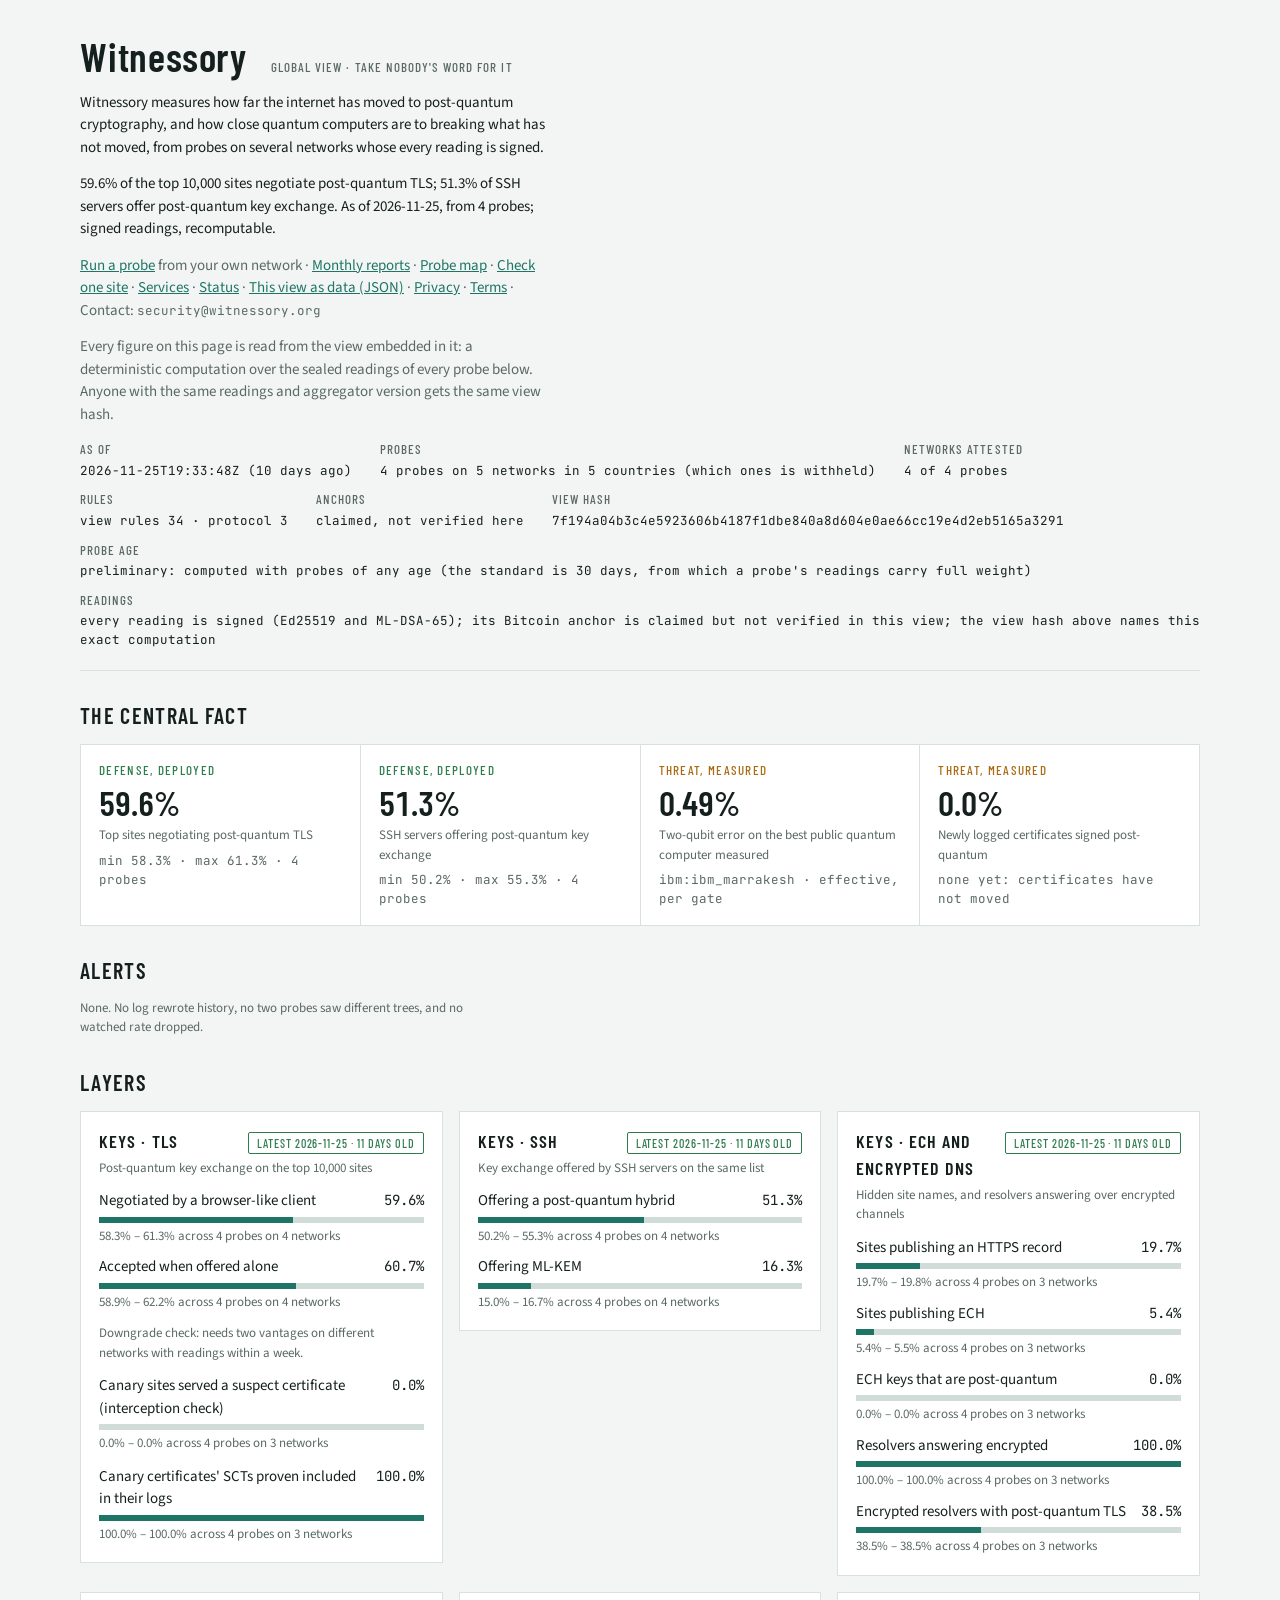
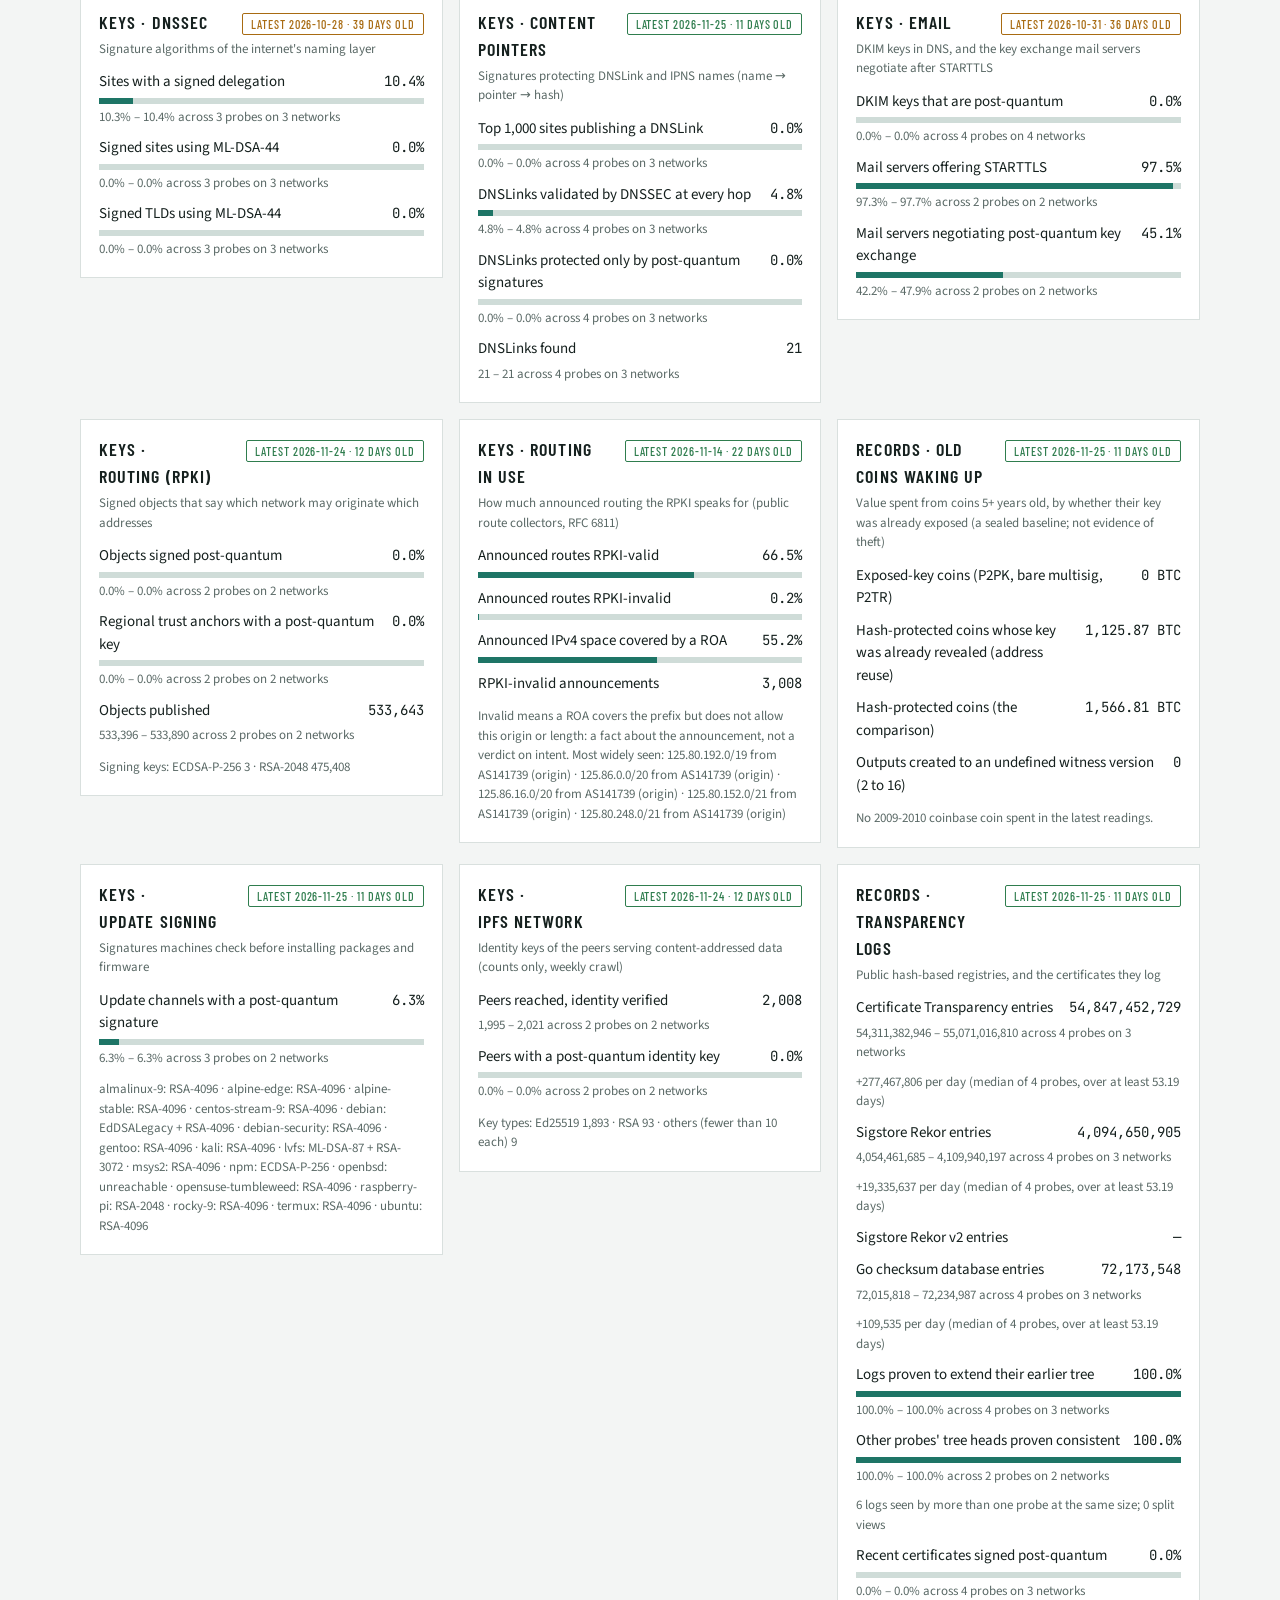
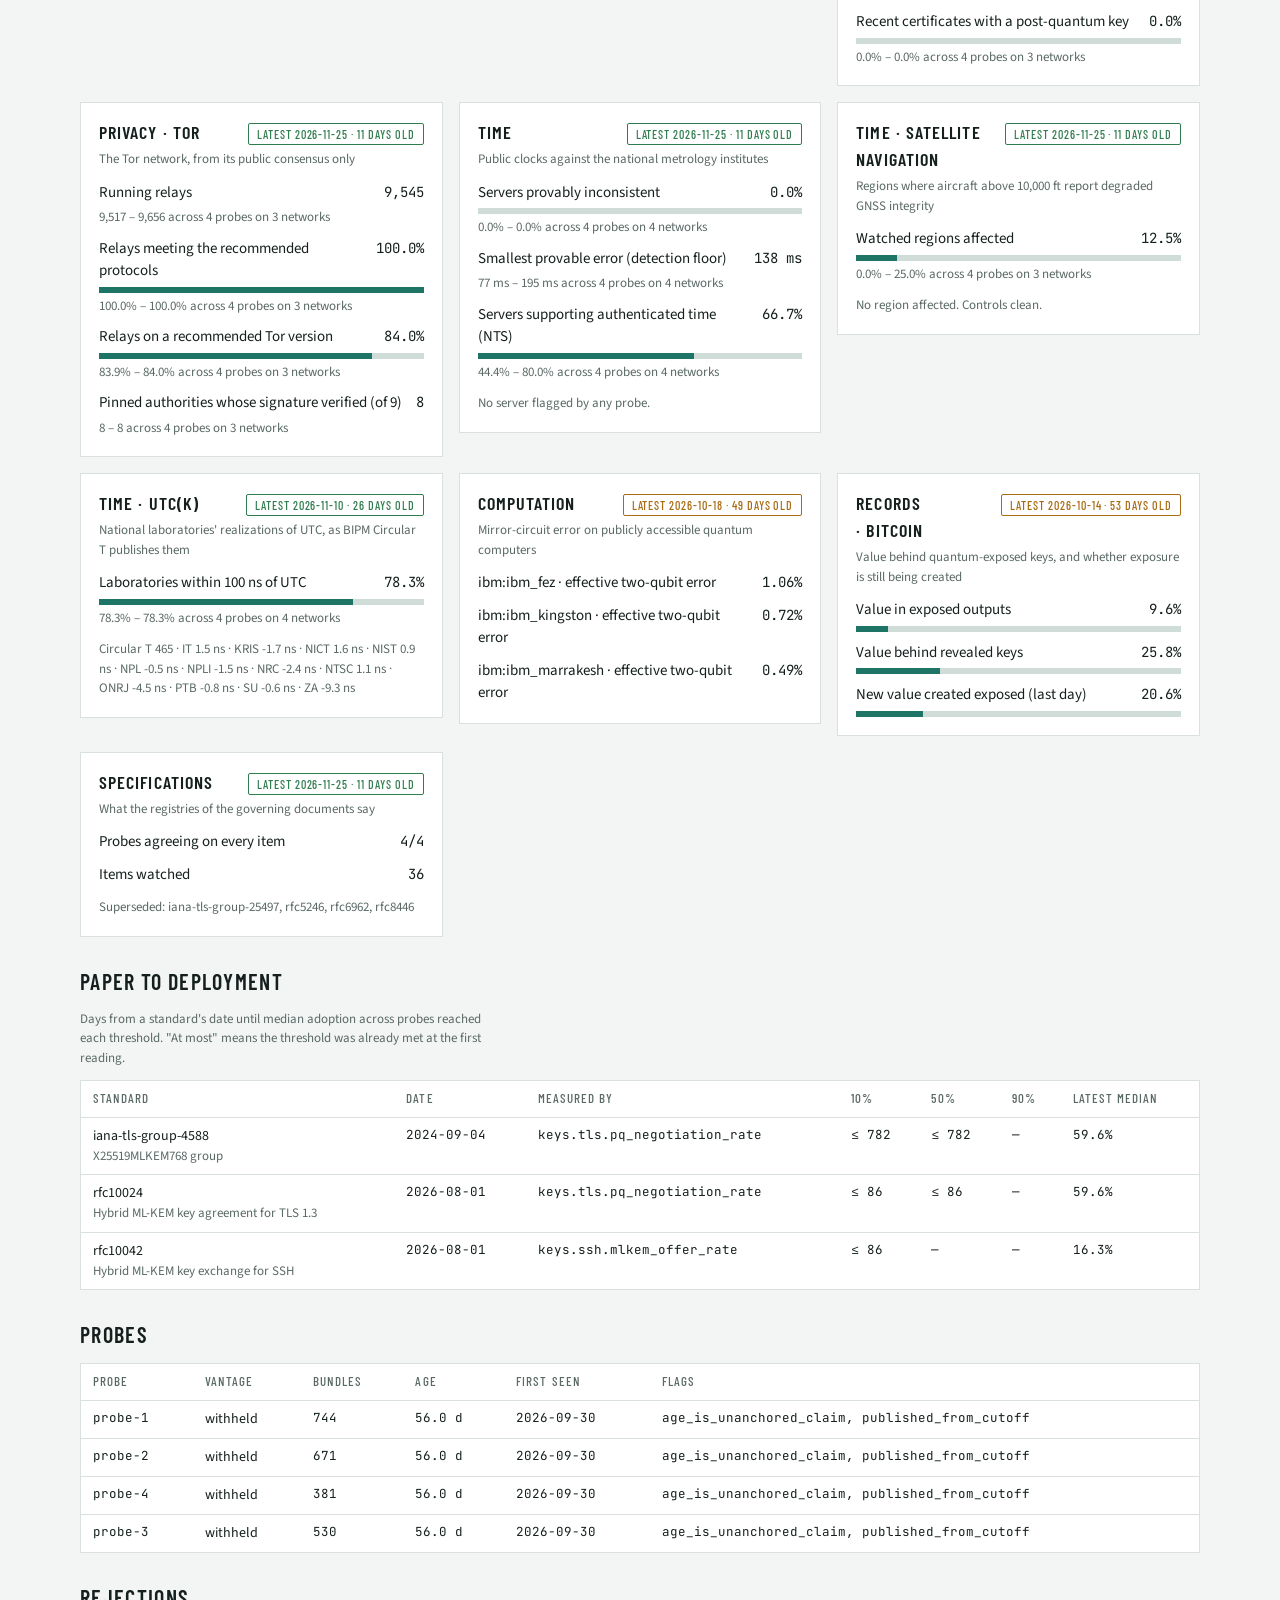
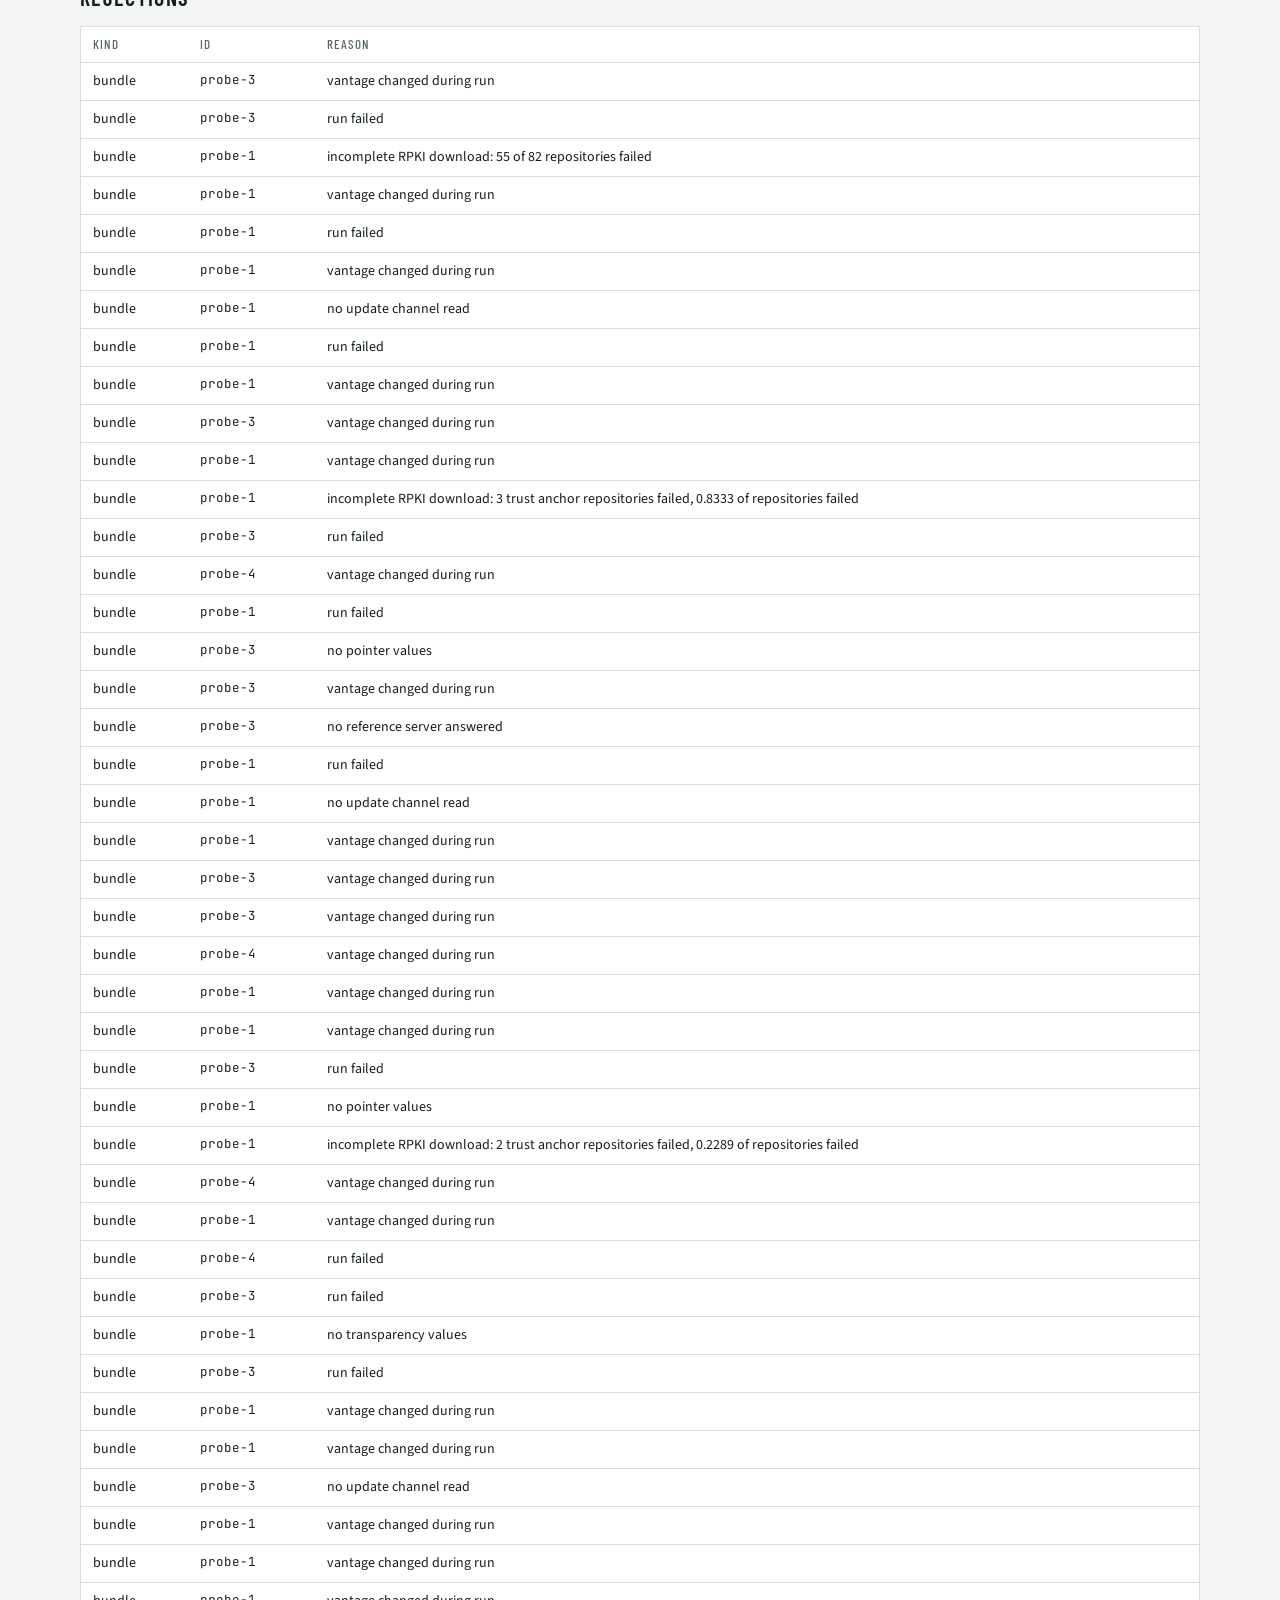
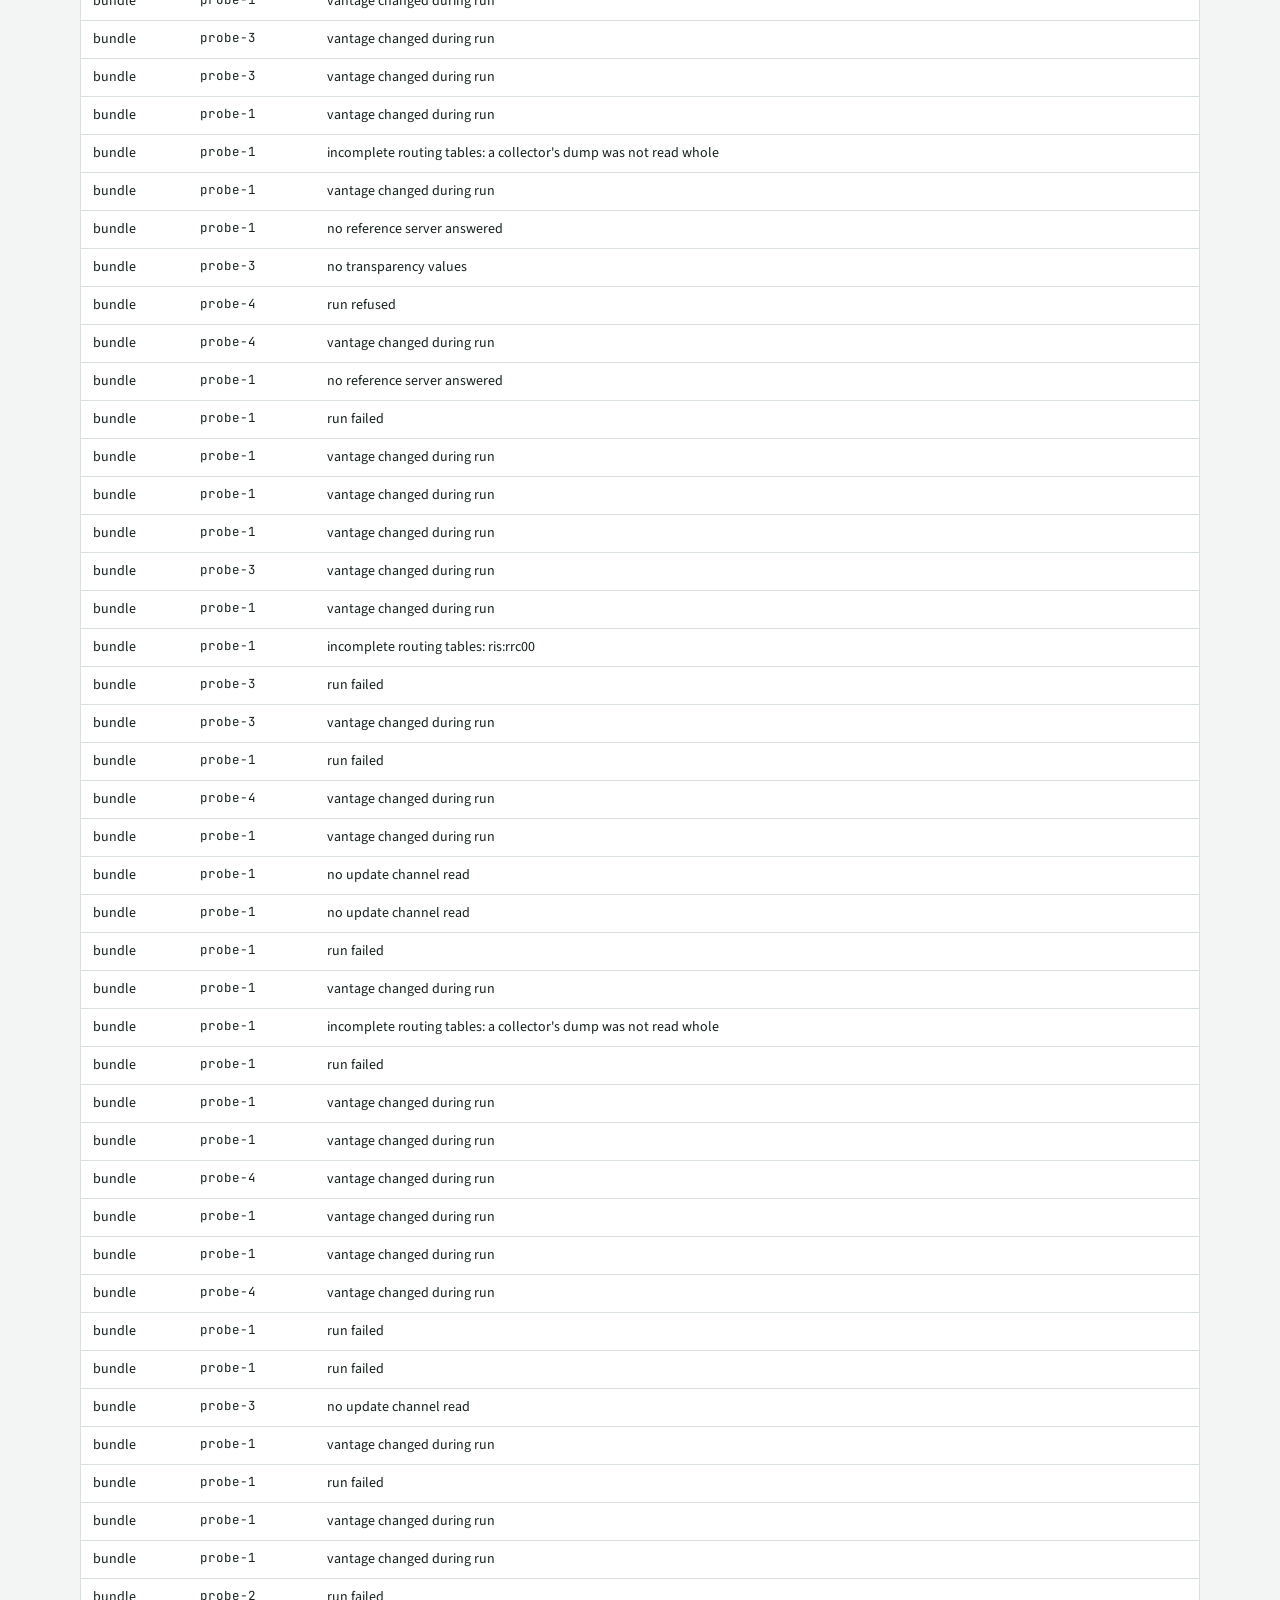
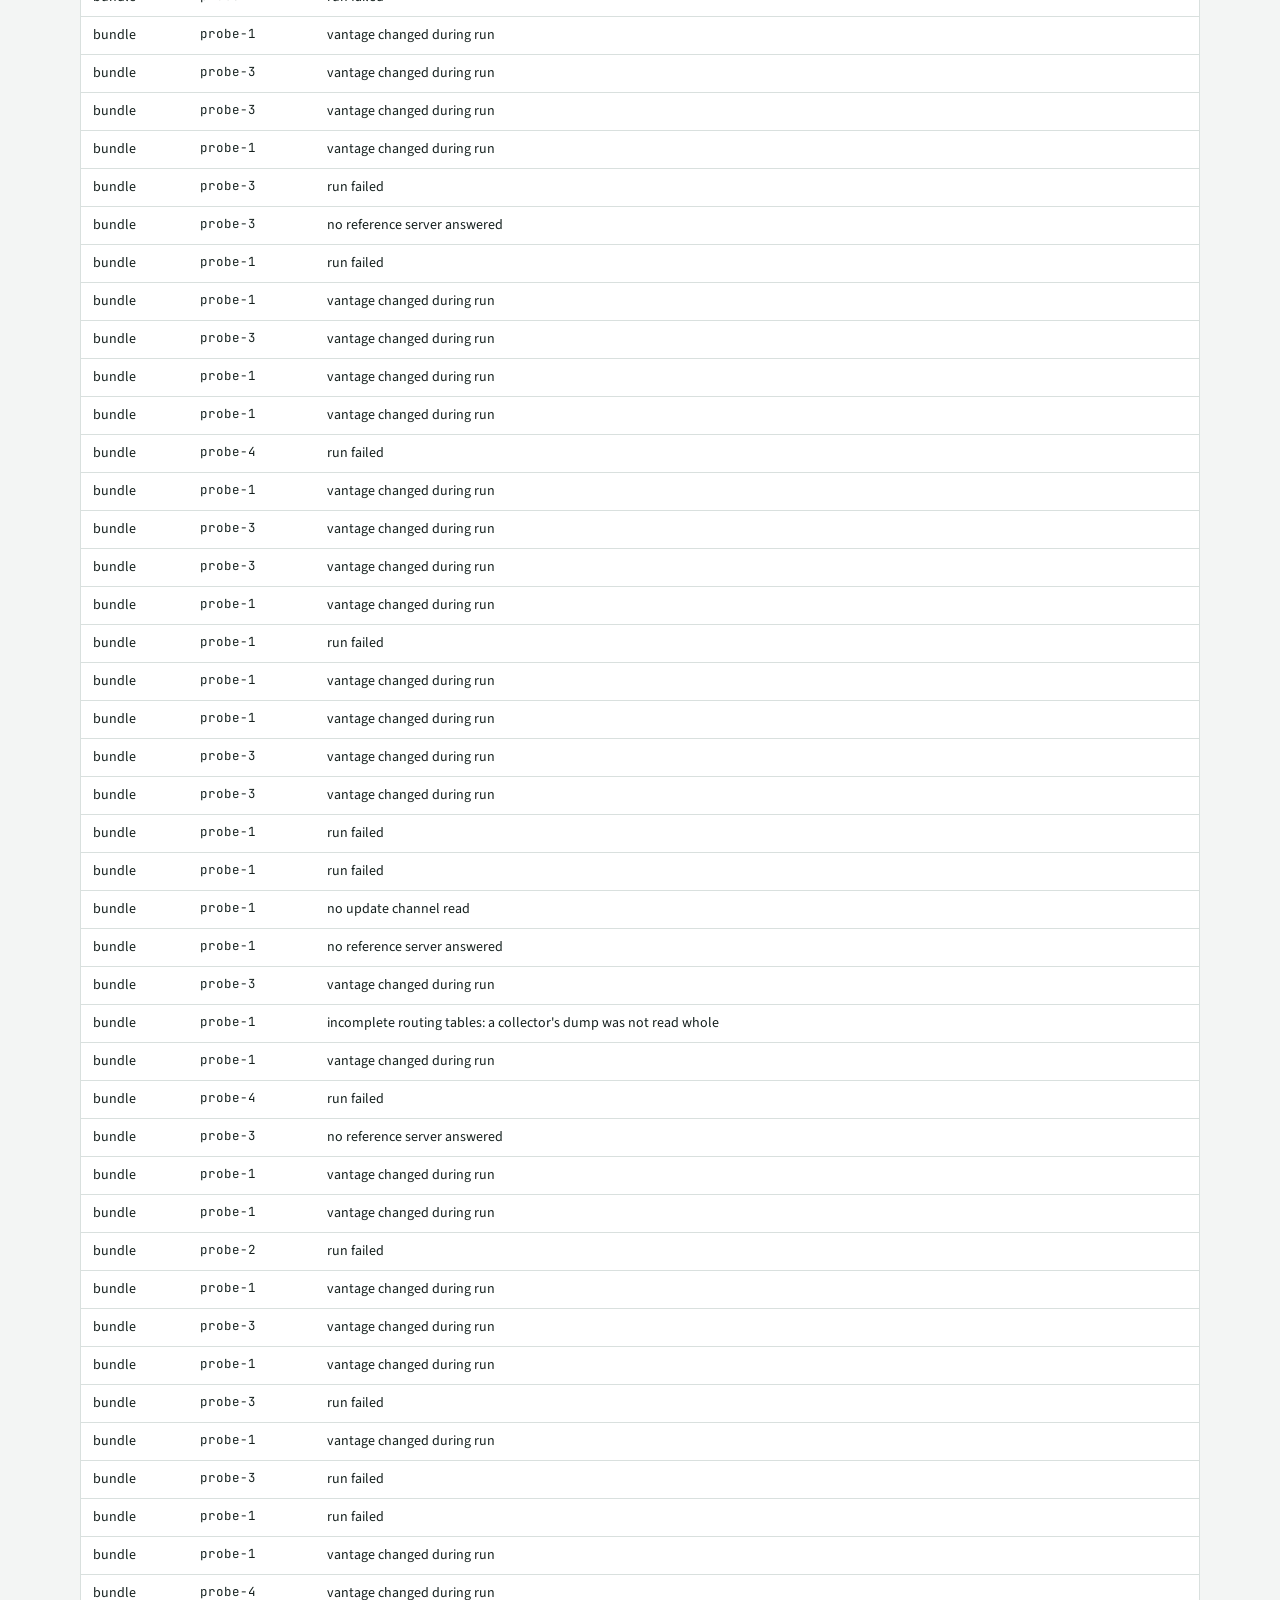
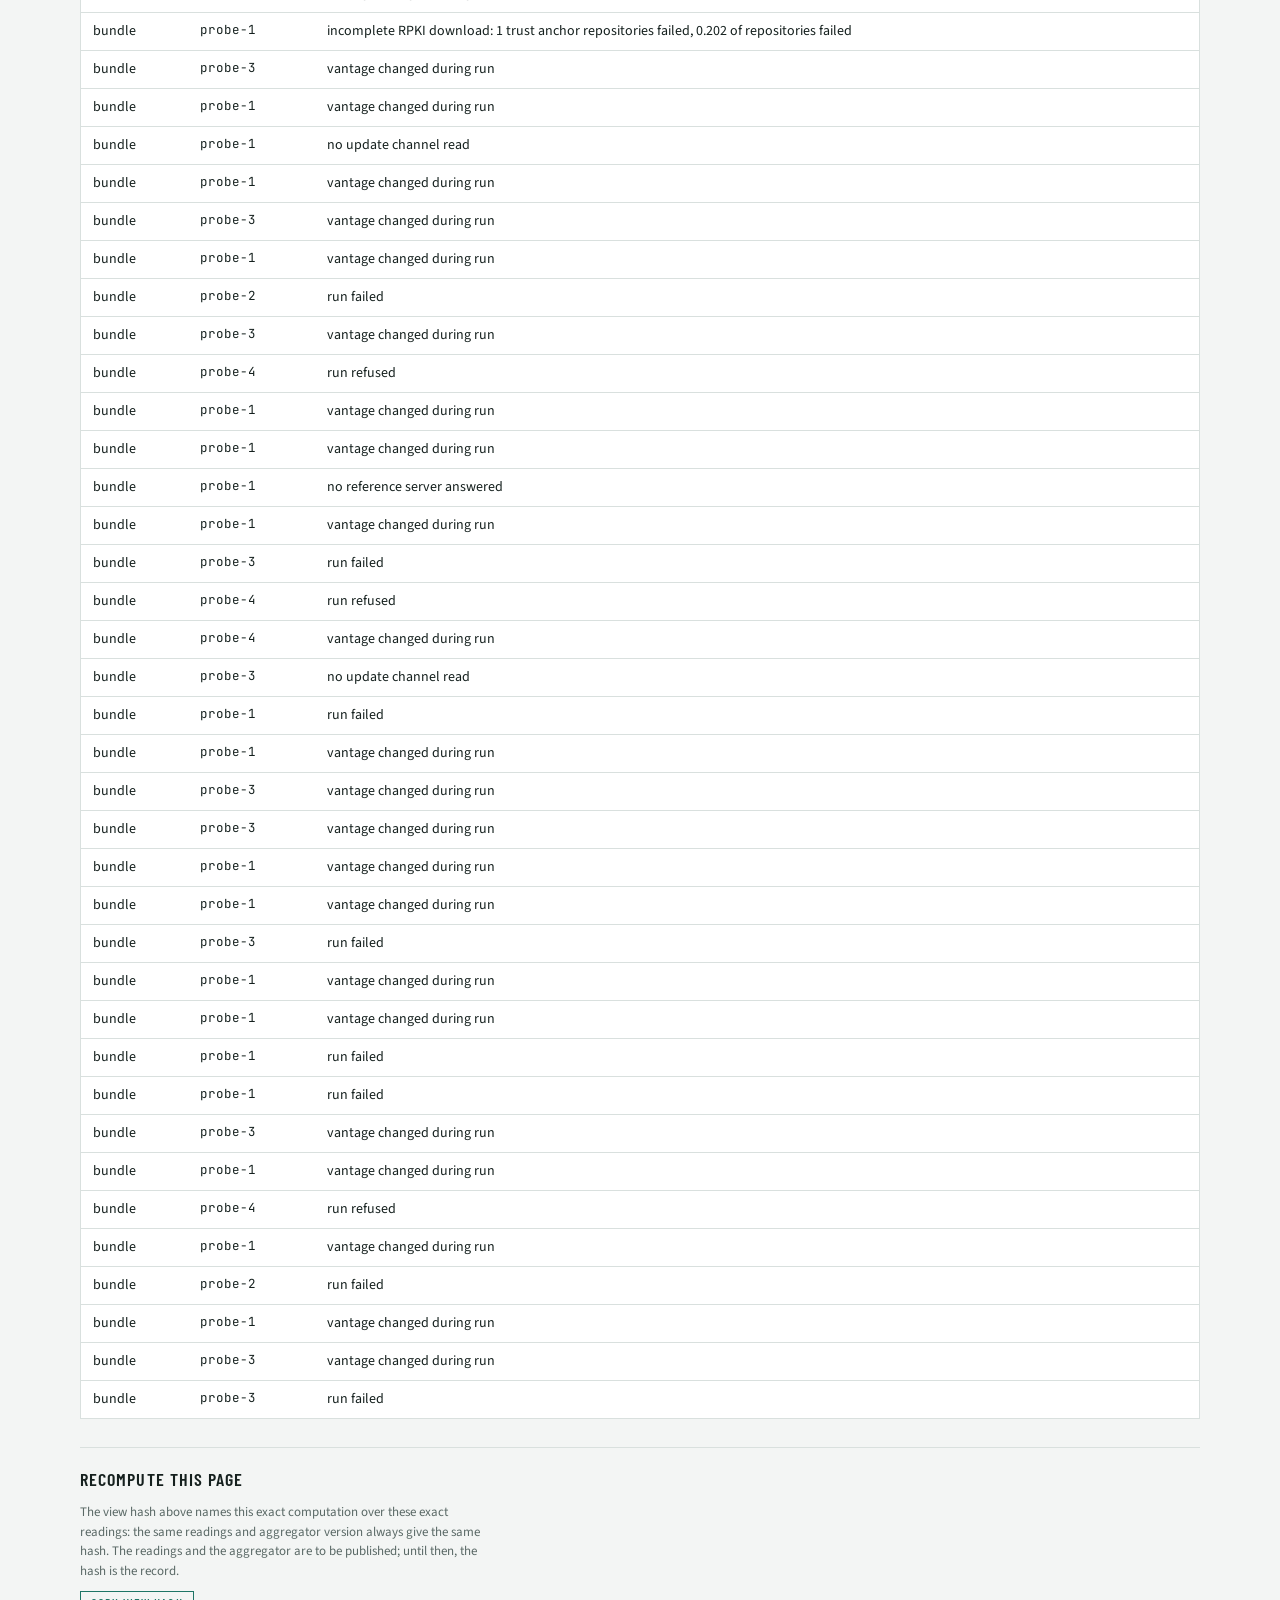
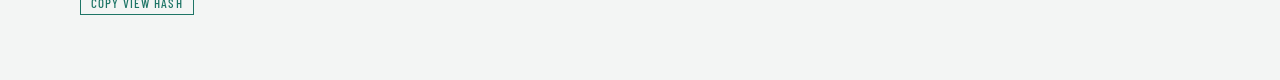
==== commit a75e8aa6: "Dashboard: hourly refresh" ====
--- a/index.html
+++ b/index.html
@@ -152,7 +152,7 @@
   </footer>
 </div>
 
-<script type="application/json" id="view">{"alerts":[],"evidence_withheld":19,"inputs":{"bundles_used":71},"layers":{"attestation":{"probe-1":{"attested_by":["probe-2"],"status":"attested"},"probe-2":{"attested_by":["probe-1","probe-4","probe-3"],"status":"attested"},"probe-3":{"attested_by":["probe-2"],"status":"attested"},"probe-4":{"attested_by":["probe-2"],"status":"attested"}},"computation":{"by_backend":{"ibm:ibm_fez":{"max":0.010580577648184764,"median":0.010580577648184764,"min":0.010580577648184764,"n":1,"networks":1},"ibm:ibm_kingston":{"max":0.00724528753247744,"median":0.00724528753247744,"min":0.00724528753247744,"n":1,"networks":1},"ibm:ibm_marrakesh":{"max":0.004918378337907425,"median":0.004918378337907425,"min":0.004918378337907425,"n":1,"networks":1}},"headline":{"best_backend_median_effective_2q_error":{"backend":"ibm:ibm_marrakesh","max":0.004918378337907425,"median":0.004918378337907425,"min":0.004918378337907425,"n":1,"networks":1},"crqc_error_ratio":{"max":4.918378337907425,"median":4.918378337907425,"min":4.918378337907425,"n":1,"networks":1},"crqc_qubit_ratio":{"max":0.000156,"median":0.000156,"min":0.000156,"n":1,"networks":1},"machines_measured":3},"probes":[{"backend":"ibm:ibm_fez","created_utc":"2026-10-18","crqc_error_ratio":10.580577648184763,"crqc_qubit_ratio":0.000156,"effective_2q_error":0.010580577648184764,"eligible":true,"max_reliable_volume":128,"network_attested":true,"probe_id":"probe-3"},{"backend":"ibm:ibm_kingston","created_utc":"2026-10-18","crqc_error_ratio":7.24528753247744,"crqc_qubit_ratio":0.000156,"effective_2q_error":0.00724528753247744,"eligible":true,"max_reliable_volume":256,"network_attested":true,"probe_id":"probe-3"},{"backend":"ibm:ibm_marrakesh","created_utc":"2026-10-18","crqc_error_ratio":4.918378337907425,"crqc_qubit_ratio":0.000156,"effective_2q_error":0.004918378337907425,"eligible":true,"max_reliable_volume":256,"network_attested":true,"probe_id":"probe-3"}]},"dns":{"headline":{"ech_pq_kem_rate":{"max":0.0,"median":0.0,"min":0.0,"n":4,"networks":3},"ech_publish_rate":{"max":0.054879,"median":0.0544465,"min":0.054373,"n":4,"networks":3},"encrypted_pq_rate":{"max":0.384615,"median":0.384615,"min":0.384615,"n":4,"networks":3},"encrypted_resolver_rate":{"max":1.0,"median":1.0,"min":1.0,"n":4,"networks":3},"https_rr_rate":{"max":0.197986,"median":0.197399,"min":0.197115,"n":4,"networks":3}},"probes":[{"created_utc":"2026-11-24","ech_pq_kem_rate":0.0,"ech_publish_rate":0.054462,"eligible":true,"encrypted_pq_rate":0.384615,"encrypted_resolver_rate":1.0,"https_rr_rate":0.197972,"network_attested":true,"probe_id":"probe-1"},{"created_utc":"2026-11-22","ech_pq_kem_rate":0.0,"ech_publish_rate":0.054373,"eligible":true,"encrypted_pq_rate":0.384615,"encrypted_resolver_rate":1.0,"https_rr_rate":0.197115,"network_attested":true,"probe_id":"probe-2"},{"created_utc":"2026-11-17","ech_pq_kem_rate":0.0,"ech_publish_rate":0.054879,"eligible":true,"encrypted_pq_rate":0.384615,"encrypted_resolver_rate":1.0,"https_rr_rate":0.197399,"network_attested":true,"probe_id":"probe-4"},{"created_utc":"2026-11-25","ech_pq_kem_rate":0.0,"ech_publish_rate":0.054431,"eligible":true,"encrypted_pq_rate":0.384615,"encrypted_resolver_rate":1.0,"https_rr_rate":0.197986,"network_attested":true,"probe_id":"probe-3"}]},"dnssec":{"headline":{"pq_rate":{"max":0.0,"median":0.0,"min":0.0,"n":3,"networks":3},"signed_rate":{"max":0.104389,"median":0.103794,"min":0.103476,"n":3,"networks":3},"tld_pq_rate":{"max":0.0,"median":0.0,"min":0.0,"n":3,"networks":3}},"probes":[{"created_utc":"2026-10-27","eligible":true,"network_attested":true,"pq_rate":0.0,"probe_id":"probe-2","signed_rate":0.103476,"tld_pq_rate":0.0},{"created_utc":"2026-10-28","eligible":true,"network_attested":true,"pq_rate":0.0,"probe_id":"probe-4","signed_rate":0.104389,"tld_pq_rate":0.0},{"created_utc":"2026-10-27","eligible":true,"network_attested":true,"pq_rate":0.0,"probe_id":"probe-3","signed_rate":0.103794,"tld_pq_rate":0.0}]},"dormancy":{"early_coinbase_p2pk_spends":[],"headline":{"dormant_exposed_spent_sats":{"max":0,"median":0,"min":0,"n":1,"networks":1},"dormant_hash_protected_sats":{"max":156681292574,"median":156681292574,"min":156681292574,"n":1,"networks":1},"dormant_revealed_sats":{"max":112587370830,"median":112587370830,"min":112587370830,"n":1,"networks":1},"witness_v2_plus_outputs":{"max":0,"median":0,"min":0,"n":1,"networks":1}},"probes":[{"continues_previous":true,"created_utc":"2026-11-25","dormant_exposed_inputs":0,"dormant_exposed_spent_sats":0,"dormant_hash_protected_sats":156681292574,"dormant_revealed_sats":112587370830,"early_coinbase_p2pk_spends":[],"eligible":true,"from_height":977363,"gap_before":null,"network_attested":true,"probe_id":"probe-1","to_height":977523,"witness_v2_plus_list":[],"witness_v2_plus_outputs":0}]},"flow":{"headline":{"exposed_value_share":{"max":0.20639009,"median":0.20639009,"min":0.20639009,"n":1,"networks":1},"to_revealed_value_share":{"max":0.72339766,"median":0.72339766,"min":0.72339766,"n":1,"networks":1}},"probes":[{"created_utc":"2026-11-25","eligible":true,"exposed_value_share":0.20639009,"network_attested":true,"probe_id":"probe-1","to_revealed_value_share":0.72339766,"window":{"blocks":152,"from_block_time":1795525714,"from_height":977367,"hours":24.0,"to_block_time":1795611257,"to_height":977518}}]},"gnss":{"affected_regions":[],"controls_affected":[],"controls_spoofed":[],"headline":{"regions_affected_share":{"max":0.25,"median":0.125,"min":0.0,"n":4,"networks":3},"spoofing_regions_share":{"max":0.0,"median":0.0,"min":0.0,"n":4,"networks":3}},"probes":[{"affected_regions":["baltic_gdansk","persian_gulf"],"by_region":{"baltic_gdansk":{"affected":true,"poor_nic_share":[0.1071,0.1071],"qualifying":{"adsb.fi":28,"adsb.lol":28},"role":"reported","sources_agree":true},"black_sea_west":{"affected":false,"poor_nic_share":[0.0204,0.0577],"qualifying":{"adsb.fi":49,"adsb.lol":52},"role":"reported","sources_agree":true},"control-1":{"affected":false,"poor_nic_share":[0.0101,0.0101],"qualifying":{"adsb.fi":99,"adsb.lol":99},"role":"control","sources_agree":true},"control-2":{"affected":false,"poor_nic_share":[0.0071,0.0072],"qualifying":{"adsb.fi":140,"adsb.lol":139},"role":"control","sources_agree":true},"control-3":{"affected":false,"poor_nic_share":[0.0,0.0],"qualifying":{"adsb.fi":26,"adsb.lol":15},"role":"control","sources_agree":true},"control-4":{"affected":null,"poor_nic_share":[null,null],"qualifying":{"adsb.fi":0,"adsb.lol":3},"role":"control","sources_agree":null},"control-5":{"affected":false,"poor_nic_share":[0.0,0.0],"qualifying":{"adsb.fi":152,"adsb.lol":111},"role":"control","sources_agree":true},"eastern_mediterranean":{"affected":false,"poor_nic_share":[0.0,0.0192],"qualifying":{"adsb.fi":52,"adsb.lol":54},"role":"reported","sources_agree":true},"gulf_of_finland":{"affected":null,"poor_nic_share":[null,null],"qualifying":{"adsb.fi":6,"adsb.lol":6},"role":"reported","sources_agree":null},"levant":{"affected":null,"poor_nic_share":[null,null],"qualifying":{"adsb.fi":6,"adsb.lol":7},"role":"reported","sources_agree":null},"persian_gulf":{"affected":true,"poor_nic_share":[0.1087,0.1304],"qualifying":{"adsb.fi":46,"adsb.lol":46},"role":"reported","sources_agree":true},"punjab_border":{"affected":null,"poor_nic_share":[null,null],"qualifying":{"adsb.fi":2,"adsb.lol":2},"role":"reported","sources_agree":null}},"controls_affected":[],"controls_spoofed":[],"created_utc":"2026-11-25","eligible":true,"network_attested":true,"probe_id":"probe-1","regions_affected_share":0.25,"spoofing_regions":[],"spoofing_regions_share":0.0},{"affected_regions":[],"by_region":{"baltic_gdansk":{"affected":false,"poor_nic_share":[0.0,0.0],"qualifying":{"adsb.fi":32,"adsb.lol":31},"role":"reported","sources_agree":true},"black_sea_west":{"affected":false,"poor_nic_share":[0.069,0.0784],"qualifying":{"adsb.fi":58,"adsb.lol":51},"role":"reported","sources_agree":true},"control-1":{"affected":false,"poor_nic_share":[0.0187,0.0187],"qualifying":{"adsb.fi":107,"adsb.lol":107},"role":"control","sources_agree":true},"control-2":{"affected":false,"poor_nic_share":[0.0067,0.0067],"qualifying":{"adsb.fi":149,"adsb.lol":149},"role":"control","sources_agree":true},"control-3":{"affected":false,"poor_nic_share":[0.0,0.0],"qualifying":{"adsb.fi":28,"adsb.lol":18},"role":"control","sources_agree":true},"control-4":{"affected":null,"poor_nic_share":[null,null],"qualifying":{"adsb.fi":3,"adsb.lol":8},"role":"control","sources_agree":null},"control-5":{"affected":false,"poor_nic_share":[0.0,0.0],"qualifying":{"adsb.fi":181,"adsb.lol":145},"role":"control","sources_agree":true},"eastern_mediterranean":{"affected":false,"poor_nic_share":[0.0667,0.0811],"qualifying":{"adsb.fi":37,"adsb.lol":45},"role":"reported","sources_agree":true},"gulf_of_finland":{"affected":null,"poor_nic_share":[null,null],"qualifying":{"adsb.fi":5,"adsb.lol":5},"role":"reported","sources_agree":null},"levant":{"affected":null,"poor_nic_share":[null,null],"qualifying":{"adsb.fi":4,"adsb.lol":4},"role":"reported","sources_agree":null},"persian_gulf":{"affected":false,"poor_nic_share":[0.0789,0.122],"qualifying":{"adsb.fi":38,"adsb.lol":41},"role":"reported","sources_agree":false},"punjab_border":{"affected":null,"poor_nic_share":[null,null],"qualifying":{"adsb.fi":3,"adsb.lol":6},"role":"reported","sources_agree":null}},"controls_affected":[],"controls_spoofed":[],"created_utc":"2026-11-25","eligible":true,"network_attested":true,"probe_id":"probe-2","regions_affected_share":0.0,"spoofing_regions":[],"spoofing_regions_share":0.0},{"affected_regions":["baltic_gdansk"],"by_region":{"baltic_gdansk":{"affected":true,"poor_nic_share":[0.1316,0.1842],"qualifying":{"adsb.fi":38,"adsb.lol":38},"role":"reported","sources_agree":true},"black_sea_west":{"affected":false,"poor_nic_share":[0.08,0.0893],"qualifying":{"adsb.fi":56,"adsb.lol":50},"role":"reported","sources_agree":true},"control-1":{"affected":false,"poor_nic_share":[0.0,0.0],"qualifying":{"adsb.fi":92,"adsb.lol":92},"role":"control","sources_agree":true},"control-2":{"affected":false,"poor_nic_share":[0.0,0.0],"qualifying":{"adsb.fi":120,"adsb.lol":120},"role":"control","sources_agree":true},"control-3":{"affected":false,"poor_nic_share":[0.0,0.0],"qualifying":{"adsb.fi":26,"adsb.lol":13},"role":"control","sources_agree":true},"control-4":{"affected":null,"poor_nic_share":[null,null],"qualifying":{"adsb.fi":1,"adsb.lol":2},"role":"control","sources_agree":null},"control-5":{"affected":false,"poor_nic_share":[0.0,0.0],"qualifying":{"adsb.fi":195,"adsb.lol":149},"role":"control","sources_agree":true},"eastern_mediterranean":{"affected":false,"poor_nic_share":[0.0227,0.0435],"qualifying":{"adsb.fi":44,"adsb.lol":46},"role":"reported","sources_agree":true},"gulf_of_finland":{"affected":null,"poor_nic_share":[null,null],"qualifying":{"adsb.fi":7,"adsb.lol":7},"role":"reported","sources_agree":null},"levant":{"affected":null,"poor_nic_share":[null,null],"qualifying":{"adsb.fi":12,"adsb.lol":12},"role":"reported","sources_agree":null},"persian_gulf":{"affected":false,"poor_nic_share":[0.0213,0.04],"qualifying":{"adsb.fi":47,"adsb.lol":50},"role":"reported","sources_agree":true},"punjab_border":{"affected":null,"poor_nic_share":[null,null],"qualifying":{"adsb.fi":2,"adsb.lol":4},"role":"reported","sources_agree":null}},"controls_affected":[],"controls_spoofed":[],"created_utc":"2026-11-25","eligible":true,"network_attested":true,"probe_id":"probe-4","regions_affected_share":0.125,"spoofing_regions":[],"spoofing_regions_share":0.0},{"affected_regions":[],"by_region":{"baltic_gdansk":{"affected":null,"poor_nic_share":[null,null],"qualifying":{"adsb.fi":8,"adsb.lol":8},"role":"reported","sources_agree":null},"black_sea_west":{"affected":false,"poor_nic_share":[0.0952,0.1],"qualifying":{"adsb.fi":40,"adsb.lol":42},"role":"reported","sources_agree":false},"control-1":{"affected":false,"poor_nic_share":[0.0822,0.0822],"qualifying":{"adsb.fi":73,"adsb.lol":73},"role":"control","sources_agree":true},"control-2":{"affected":false,"poor_nic_share":[0.0526,0.0526],"qualifying":{"adsb.fi":57,"adsb.lol":57},"role":"control","sources_agree":true},"control-3":{"affected":false,"poor_nic_share":[0.0,0.0],"qualifying":{"adsb.fi":35,"adsb.lol":20},"role":"control","sources_agree":true},"control-4":{"affected":null,"poor_nic_share":[null,null],"qualifying":{"adsb.fi":3,"adsb.lol":5},"role":"control","sources_agree":null},"control-5":{"affected":false,"poor_nic_share":[0.0,0.0],"qualifying":{"adsb.fi":22,"adsb.lol":21},"role":"control","sources_agree":true},"eastern_mediterranean":{"affected":false,"poor_nic_share":[0.0,0.0],"qualifying":{"adsb.fi":34,"adsb.lol":37},"role":"reported","sources_agree":true},"gulf_of_finland":{"affected":null,"poor_nic_share":[null,null],"qualifying":{"adsb.fi":6,"adsb.lol":6},"role":"reported","sources_agree":null},"levant":{"affected":null,"poor_nic_share":[null,null],"qualifying":{"adsb.fi":12,"adsb.lol":12},"role":"reported","sources_agree":null},"persian_gulf":{"affected":false,"poor_nic_share":[0.0755,0.08],"qualifying":{"adsb.fi":50,"adsb.lol":53},"role":"reported","sources_agree":true},"punjab_border":{"affected":null,"poor_nic_share":[null,null],"qualifying":{"adsb.fi":6,"adsb.lol":8},"role":"reported","sources_agree":null}},"controls_affected":[],"controls_spoofed":[],"created_utc":"2026-11-25","eligible":true,"network_attested":true,"probe_id":"probe-3","regions_affected_share":0.0,"spoofing_regions":[],"spoofing_regions_share":0.0}],"regions_watched":["baltic_gdansk","black_sea_west","control-3","eastern_mediterranean","control-2","gulf_of_finland","levant","control-4","control-5","persian_gulf","punjab_border","control-1"],"spoofing_regions":[]},"interception":{"headline":{"canary_suspect_share":{"max":0.0,"median":0.0,"min":0.0,"n":4,"networks":3},"sct_inclusion_share":{"max":1.0,"median":1.0,"min":1.0,"n":4,"networks":3}},"issuer_seen_at_one_vantage_only":[],"probes":[{"canary_suspect_share":0.0,"coverage":{"observed":30},"created_utc":"2026-11-24","eligible":true,"issuer_by_site":{"european-union.europa.eu":"Amazon","github.com":"Sectigo Limited","letsencrypt.org":"Let's Encrypt","proton.me":"Let's Encrypt","pypi.org":"GlobalSign nv-sa","signal.org":"Google Trust Services","telegram.org":"GoDaddy.com","www.amazon.com":"Amazon","www.apple.com":"Apple Inc.","www.bbc.co.uk":"GlobalSign nv-sa","www.cloudflare.com":"Google Trust Services","www.debian.org":"Let's Encrypt","www.digicert.com":"DigiCert Inc","www.facebook.com":"DigiCert Inc","www.google.com":"Google Trust Services","www.gov.uk":"GlobalSign nv-sa","www.iana.org":"Google Trust Services","www.icann.org":"Let's Encrypt","www.ietf.org":"Let's Encrypt","www.linkedin.com":"DigiCert Inc","www.microsoft.com":"Microsoft Corporation","www.mozilla.org":"Let's Encrypt","www.netflix.com":"DigiCert Inc","www.nytimes.com":"DigiCert Inc","www.python.org":"GlobalSign nv-sa","www.reddit.com":"DigiCert Inc","www.torproject.org":"Let's Encrypt","www.whatsapp.com":"DigiCert Inc","www.wikipedia.org":"Let's Encrypt","www.yahoo.com":"DigiCert Inc"},"network_attested":true,"probe_id":"probe-1","sct_inclusion_share":1.0,"sct_not_included":[],"suspect_sites":[]},{"canary_suspect_share":0.0,"coverage":{"observed":30},"created_utc":"2026-11-25","eligible":true,"issuer_by_site":{"european-union.europa.eu":"Amazon","github.com":"Sectigo Limited","letsencrypt.org":"Let's Encrypt","proton.me":"Let's Encrypt","pypi.org":"GlobalSign nv-sa","signal.org":"Google Trust Services","telegram.org":"GoDaddy.com","www.amazon.com":"Amazon","www.apple.com":"Apple Inc.","www.bbc.co.uk":"GlobalSign nv-sa","www.cloudflare.com":"Google Trust Services","www.debian.org":"Let's Encrypt","www.digicert.com":"DigiCert Inc","www.facebook.com":"DigiCert Inc","www.google.com":"Google Trust Services","www.gov.uk":"GlobalSign nv-sa","www.iana.org":"Google Trust Services","www.icann.org":"Let's Encrypt","www.ietf.org":"Let's Encrypt","www.linkedin.com":"DigiCert Inc","www.microsoft.com":"Microsoft Corporation","www.mozilla.org":"Let's Encrypt","www.netflix.com":"DigiCert Inc","www.nytimes.com":"DigiCert Inc","www.python.org":"GlobalSign nv-sa","www.reddit.com":"DigiCert Inc","www.torproject.org":"Let's Encrypt","www.whatsapp.com":"DigiCert Inc","www.wikipedia.org":"Let's Encrypt","www.yahoo.com":"DigiCert Inc"},"network_attested":true,"probe_id":"probe-2","sct_inclusion_share":1.0,"sct_not_included":[],"suspect_sites":[]},{"canary_suspect_share":0.0,"coverage":{"observed":30},"created_utc":"2026-11-23","eligible":true,"issuer_by_site":{"european-union.europa.eu":"Amazon","github.com":"Sectigo Limited","letsencrypt.org":"Let's Encrypt","proton.me":"Let's Encrypt","pypi.org":"GlobalSign nv-sa","signal.org":"Google Trust Services","telegram.org":"GoDaddy.com","www.amazon.com":"Amazon","www.apple.com":"Apple Inc.","www.bbc.co.uk":"GlobalSign nv-sa","www.cloudflare.com":"Google Trust Services","www.debian.org":"Let's Encrypt","www.digicert.com":"DigiCert Inc","www.facebook.com":"DigiCert Inc","www.google.com":"Google Trust Services","www.gov.uk":"GlobalSign nv-sa","www.iana.org":"Google Trust Services","www.icann.org":"Let's Encrypt","www.ietf.org":"Let's Encrypt","www.linkedin.com":"DigiCert Inc","www.microsoft.com":"Microsoft Corporation","www.mozilla.org":"Let's Encrypt","www.netflix.com":"DigiCert Inc","www.nytimes.com":"DigiCert Inc","www.python.org":"GlobalSign nv-sa","www.reddit.com":"DigiCert Inc","www.torproject.org":"Let's Encrypt","www.whatsapp.com":"DigiCert Inc","www.wikipedia.org":"Let's Encrypt","www.yahoo.com":"DigiCert Inc"},"network_attested":true,"probe_id":"probe-4","sct_inclusion_share":1.0,"sct_not_included":[],"suspect_sites":[]},{"canary_suspect_share":0.0,"coverage":{"observed":30},"created_utc":"2026-11-24","eligible":true,"issuer_by_site":{"european-union.europa.eu":"Amazon","github.com":"Sectigo Limited","letsencrypt.org":"Let's Encrypt","proton.me":"Let's Encrypt","pypi.org":"GlobalSign nv-sa","signal.org":"Google Trust Services","telegram.org":"GoDaddy.com","www.amazon.com":"Amazon","www.apple.com":"Apple Inc.","www.bbc.co.uk":"GlobalSign nv-sa","www.cloudflare.com":"Google Trust Services","www.debian.org":"Let's Encrypt","www.digicert.com":"DigiCert Inc","www.facebook.com":"DigiCert Inc","www.google.com":"Google Trust Services","www.gov.uk":"GlobalSign nv-sa","www.iana.org":"Google Trust Services","www.icann.org":"Let's Encrypt","www.ietf.org":"Let's Encrypt","www.linkedin.com":"DigiCert Inc","www.microsoft.com":"Microsoft Corporation","www.mozilla.org":"Let's Encrypt","www.netflix.com":"DigiCert Inc","www.nytimes.com":"DigiCert Inc","www.python.org":"GlobalSign nv-sa","www.reddit.com":"DigiCert Inc","www.torproject.org":"Let's Encrypt","www.whatsapp.com":"DigiCert Inc","www.wikipedia.org":"Let's Encrypt","www.yahoo.com":"DigiCert Inc"},"network_attested":true,"probe_id":"probe-3","sct_inclusion_share":1.0,"sct_not_included":[],"suspect_sites":[]}]},"ipfs":{"headline":{"discovered":{"max":3184,"median":3184.0,"min":3184,"n":2,"networks":2},"pq_identity_share":{"max":0.0,"median":0.0,"min":0.0,"n":2,"networks":2},"reachable_peers":{"max":2021,"median":2008.0,"min":1995,"n":2,"networks":2}},"key_types":{"Ed25519":1893,"RSA":93,"others (fewer than 10 each)":9},"probes":[{"created_utc":"2026-11-23","discovered":3184,"eligible":true,"key_types":{"Ed25519":1920,"RSA":92,"others (fewer than 10 each)":9},"network_attested":true,"pq_identity_share":0.0,"probe_id":"probe-2","reachable_peers":2021,"transports_offered":{"others (fewer than 10 each)":7,"quic-draft":339,"quic-v1":1568,"tcp":1942,"webrtc-direct":1006,"websocket":19,"websocket-secure":1033,"webtransport":1345}},{"created_utc":"2026-11-24","discovered":3184,"eligible":true,"key_types":{"Ed25519":1893,"RSA":93,"others (fewer than 10 each)":9},"network_attested":true,"pq_identity_share":0.0,"probe_id":"probe-4","reachable_peers":1995,"transports_offered":{"others (fewer than 10 each)":5,"quic-draft":332,"quic-v1":1573,"tcp":1946,"webrtc-direct":1011,"websocket":18,"websocket-secure":1032,"webtransport":1357}}]},"keys":{"diversity":{"countries":4,"networks":4},"downgrade":{},"headline":{"pq_negotiation_rate":{"max":0.613485,"median":0.596317,"min":0.582968,"n":4,"networks":4},"pq_support_rate":{"max":0.621746,"median":0.6067515,"min":0.588533,"n":4,"networks":4}},"probes":[{"coverage":{"intended":10000,"observed":674,"positive":404},"created_utc":"2026-10-27","eligible":true,"flags":[],"network_attested":true,"pq_negotiation_rate":0.599407,"pq_support_rate":0.621746,"probe_id":"probe-1"},{"coverage":{"intended":10000,"observed":8098,"positive":4968},"created_utc":"2026-11-25","eligible":true,"flags":[],"network_attested":true,"pq_negotiation_rate":0.613485,"pq_support_rate":0.615852,"probe_id":"probe-2"},{"coverage":{"intended":10000,"observed":8238,"positive":4887},"created_utc":"2026-10-28","eligible":true,"flags":[],"network_attested":true,"pq_negotiation_rate":0.593227,"pq_support_rate":0.597651,"probe_id":"probe-4"},{"coverage":{"intended":10000,"observed":8208,"positive":4785},"created_utc":"2026-10-26","eligible":true,"flags":[],"network_attested":true,"pq_negotiation_rate":0.582968,"pq_support_rate":0.588533,"probe_id":"probe-3"}]},"mail":{"headline":{"dkim_pq_rate":{"max":0.0,"median":0.0,"min":0.0,"n":4,"networks":4},"starttls_pq_rate":{"max":0.478927,"median":0.450612,"min":0.422297,"n":2,"networks":2},"starttls_rate":{"max":0.977419,"median":0.9750730000000001,"min":0.972727,"n":2,"networks":2}},"probes":[{"created_utc":"2026-10-29","dkim_by_algorithm":{"RSA-1024":395,"RSA-2048":358,"RSA-4096":1,"RSA-512":1,"RSA-768":11,"RSA-unparsed":5},"dkim_pq_rate":0.0,"eligible":true,"network_attested":true,"port_25_blocked":false,"probe_id":"probe-1","starttls_pq_rate":0.478927,"starttls_rate":0.972727},{"created_utc":"2026-10-29","dkim_by_algorithm":{"RSA-1024":397,"RSA-2048":358,"RSA-4096":1,"RSA-512":1,"RSA-768":11,"RSA-unparsed":5},"dkim_pq_rate":0.0,"eligible":true,"network_attested":true,"port_25_blocked":null,"probe_id":"probe-2","starttls_pq_rate":null,"starttls_rate":null},{"created_utc":"2026-10-31","dkim_by_algorithm":{"RSA-1024":375,"RSA-2048":344,"RSA-4096":1,"RSA-512":1,"RSA-768":10,"RSA-unparsed":3},"dkim_pq_rate":0.0,"eligible":true,"network_attested":true,"port_25_blocked":null,"probe_id":"probe-4","starttls_pq_rate":null,"starttls_rate":null},{"created_utc":"2026-10-29","dkim_by_algorithm":{"RSA-1024":395,"RSA-2048":358,"RSA-4096":1,"RSA-512":1,"RSA-768":11,"RSA-unparsed":5},"dkim_pq_rate":0.0,"eligible":true,"network_attested":true,"port_25_blocked":false,"probe_id":"probe-3","starttls_pq_rate":0.422297,"starttls_rate":0.977419}],"vantages_port_25_blocked":0},"pointers":{"headline":{"dnslink_publish_rate":{"max":0.0,"median":0.0,"min":0.0,"n":4,"networks":3},"dnslink_validated_rate":{"max":0.047619,"median":0.047619,"min":0.047619,"n":4,"networks":3},"pointers_found":{"max":21,"median":21,"min":21,"n":4,"networks":3},"pq_rate":{"max":0.0,"median":0.0,"min":0.0,"n":4,"networks":3}},"probes":[{"created_utc":"2026-11-16","dnslink_publish_rate":0.0,"dnslink_validated_rate":0.047619,"eligible":true,"network_attested":true,"pointers_found":21,"pq_rate":0.0,"probe_id":"probe-1"},{"created_utc":"2026-11-22","dnslink_publish_rate":0.0,"dnslink_validated_rate":0.047619,"eligible":true,"network_attested":true,"pointers_found":21,"pq_rate":0.0,"probe_id":"probe-2"},{"created_utc":"2026-11-17","dnslink_publish_rate":0.0,"dnslink_validated_rate":0.047619,"eligible":true,"network_attested":true,"pointers_found":21,"pq_rate":0.0,"probe_id":"probe-4"},{"created_utc":"2026-11-25","dnslink_publish_rate":0.0,"dnslink_validated_rate":0.047619,"eligible":true,"network_attested":true,"pointers_found":21,"pq_rate":0.0,"probe_id":"probe-3"}]},"records":{"blocks_seen":2,"headline":{"base_blockhash":"0000000000000000000096ce1859377b8d3af5b6070ad79113ce1b7dadc9b8df","censuses_agree_exactly":true,"exposed_share":{"max":0.096142,"median":0.096142,"min":0.096142,"n":1,"networks":1},"independent_censuses":1,"networks":1},"probes":[{"base_blockhash":"0000000000000000000096ce1859377b8d3af5b6070ad79113ce1b7dadc9b8df","content_sha256":"aeca06034db768579746f2c6d7aa667e91b09902134ab70190f69dd8ada7394d","created_utc":"2026-10-14","eligible":true,"exposed_share":0.096142,"flags":[],"network_attested":true,"probe_id":"probe-1"},{"base_blockhash":"000000000000000000017bd11bfd8ad575ab5f502ec15911d0edac2314eefd80","content_sha256":"5254a719bf4d1f1dd7ac070b585f197156ef7a9b304caf183a13c9e1f9db9452","created_utc":"2026-10-01","eligible":true,"exposed_share":0.096244,"flags":[],"network_attested":true,"probe_id":"probe-2"}]},"reuse":{"blocks_seen":1,"headline":{"base_blockhash":"000000000000000000014f15166997afc46717586751b21923c3154f0fddc608","exposed_or_revealed_share":{"max":0.35389743,"median":0.35389743,"min":0.35389743,"n":1,"networks":1},"independent_joins":1,"joins_agree_exactly":true,"networks":1,"revealed_share":{"max":0.25774999,"median":0.25774999,"min":0.25774999,"n":1,"networks":1}},"probes":[{"base_blockhash":"000000000000000000014f15166997afc46717586751b21923c3154f0fddc608","counts":{"revealed_sats":518021366507451,"revealed_utxos":44831730,"total_sats":2009782299828228},"created_utc":"2026-10-14","eligible":true,"exposed_or_revealed_share":0.35389743,"network_attested":true,"probe_id":"probe-1","revealed_share":0.25774999}]},"routing":{"headline":{"covered_space_share":{"max":0.552077,"median":0.552077,"min":0.552077,"n":1,"networks":1},"invalid_announcements":{"max":3008,"median":3008,"min":3008,"n":1,"networks":1},"rpki_invalid_share":{"max":0.002117,"median":0.002117,"min":0.002117,"n":1,"networks":1},"rpki_not_found_share":{"max":0.332812,"median":0.332812,"min":0.332812,"n":1,"networks":1},"rpki_valid_share":{"max":0.665071,"median":0.665071,"min":0.665071,"n":1,"networks":1}},"most_widely_seen_invalid":[{"origin":141739,"peers":60,"prefix":"125.80.192.0/19","reason":"origin"},{"origin":141739,"peers":60,"prefix":"125.86.0.0/20","reason":"origin"},{"origin":141739,"peers":60,"prefix":"125.86.16.0/20","reason":"origin"},{"origin":141739,"peers":60,"prefix":"125.80.152.0/21","reason":"origin"},{"origin":141739,"peers":60,"prefix":"125.80.248.0/21","reason":"origin"},{"origin":141739,"peers":60,"prefix":"125.81.232.0/21","reason":"origin"},{"origin":141739,"peers":60,"prefix":"125.86.136.0/21","reason":"origin"},{"origin":140320,"peers":60,"prefix":"218.15.120.0/21","reason":"origin"},{"origin":141739,"peers":60,"prefix":"125.80.76.0/22","reason":"origin"},{"origin":141739,"peers":60,"prefix":"125.80.108.0/22","reason":"origin"},{"origin":141739,"peers":60,"prefix":"125.84.232.0/22","reason":"origin"},{"origin":141739,"peers":60,"prefix":"125.86.84.0/22","reason":"origin"},{"origin":141739,"peers":60,"prefix":"125.86.128.0/22","reason":"origin"},{"origin":141739,"peers":60,"prefix":"125.86.132.0/22","reason":"origin"},{"origin":141739,"peers":60,"prefix":"125.87.148.0/22","reason":"origin"},{"origin":140320,"peers":60,"prefix":"218.15.116.0/22","reason":"origin"},{"origin":140320,"peers":60,"prefix":"218.15.120.0/22","reason":"origin"},{"origin":135089,"peers":60,"prefix":"125.88.124.0/23","reason":"origin"},{"origin":135089,"peers":60,"prefix":"121.14.201.0/24","reason":"origin"},{"origin":135089,"peers":60,"prefix":"121.14.203.0/24","reason":"origin"}],"probes":[{"collectors_read":["ris:rrc00","routeviews:route-views2"],"covered_space_share":0.552077,"created_utc":"2026-11-14","eligible":true,"invalid_announcements":3008,"most_widely_seen_invalid":[{"origin":141739,"peers":60,"prefix":"125.80.192.0/19","reason":"origin"},{"origin":141739,"peers":60,"prefix":"125.86.0.0/20","reason":"origin"},{"origin":141739,"peers":60,"prefix":"125.86.16.0/20","reason":"origin"},{"origin":141739,"peers":60,"prefix":"125.80.152.0/21","reason":"origin"},{"origin":141739,"peers":60,"prefix":"125.80.248.0/21","reason":"origin"},{"origin":141739,"peers":60,"prefix":"125.81.232.0/21","reason":"origin"},{"origin":141739,"peers":60,"prefix":"125.86.136.0/21","reason":"origin"},{"origin":140320,"peers":60,"prefix":"218.15.120.0/21","reason":"origin"},{"origin":141739,"peers":60,"prefix":"125.80.76.0/22","reason":"origin"},{"origin":141739,"peers":60,"prefix":"125.80.108.0/22","reason":"origin"},{"origin":141739,"peers":60,"prefix":"125.84.232.0/22","reason":"origin"},{"origin":141739,"peers":60,"prefix":"125.86.84.0/22","reason":"origin"},{"origin":141739,"peers":60,"prefix":"125.86.128.0/22","reason":"origin"},{"origin":141739,"peers":60,"prefix":"125.86.132.0/22","reason":"origin"},{"origin":141739,"peers":60,"prefix":"125.87.148.0/22","reason":"origin"},{"origin":140320,"peers":60,"prefix":"218.15.116.0/22","reason":"origin"},{"origin":140320,"peers":60,"prefix":"218.15.120.0/22","reason":"origin"},{"origin":135089,"peers":60,"prefix":"125.88.124.0/23","reason":"origin"},{"origin":135089,"peers":60,"prefix":"121.14.201.0/24","reason":"origin"},{"origin":135089,"peers":60,"prefix":"121.14.203.0/24","reason":"origin"}],"network_attested":true,"payloads_sha256":"276ef993aba3078bcaf6aa4f36ffaf3d346b747d88aa8c9e07f60a6cd121c749","probe_id":"probe-1","rpki_invalid_share":0.002117,"rpki_not_found_share":0.332812,"rpki_valid_share":0.665071}]},"rpki":{"by_signature_family":{"RSA":533890},"by_subject_key":{"ECDSA-P-256":3,"RSA-2048":475408},"headline":{"pq_signed_share":{"max":0.0,"median":0.0,"min":0.0,"n":2,"networks":2},"published_objects":{"max":533890,"median":533643.0,"min":533396,"n":2,"networks":2},"trust_anchor_pq_share":{"max":0.0,"median":0.0,"min":0.0,"n":2,"networks":2},"validated_payloads":{"max":1039271,"median":1038578.5,"min":1037886,"n":2,"networks":2}},"probes":[{"by_signature_family":{"RSA":533396},"by_subject_key":{"ECDSA-P-256":3,"RSA-2048":474976},"created_utc":"2026-11-21","eligible":true,"network_attested":true,"objects_by_repository":{"https://akane.maru.co.jp/oshirase.xml":41,"https://alias.rpki-measurement.site/rrdp/notification.xml":4,"https://ca.nat.moe/rrdp/notification.xml":101,"https://ca.rg.net/rrdp/notify.xml":15,"https://cloudie.rpki.app/rrdp/notification.xml":437,"https://krill.47272.net/rrdp/notification.xml":221,"https://krill.accuristechnologies.ca/rrdp/notification.xml":52,"https://krill.clnexus.dev/rrdp/notification.xml":7,"https://krill.cxy.hk/rrdp/notification.xml":12,"https://krill.dacs.utwente.nl/rrdp/notification.xml":9,"https://krill.dispaisy.systems/rrdp/notification.xml":36,"https://krill.peering.ee.columbia.edu/rrdp/notification.xml":13,"https://krill.peravix.group/rrdp/notification.xml":3,"https://krill.proxy-arp.network/rrdp/notification.xml":47,"https://krill.rg.net/rrdp/notification.xml":13,"https://krill.rpki-measurement.site/rrdp/notification.xml":9,"https://krill.starlamp.su/rrdp/notification.xml":3,"https://krill.sy5.nsw.au.infininet.com.au/rrdp/notification.xml":29,"https://magellan.ipxo.com/rrdp/notification.xml":452,"https://repo.nkn.in/notification.xml":4,"https://repo.rpki.space/rrdp/notification.xml":102,"https://repo2.nkn.in/notification.xml":23,"https://rov-measurements.nlnetlabs.net/rrdp/notification.xml":2,"https://rpki-01.pdxnet.uk/rrdp/notification.xml":91,"https://rpki-pp.com/rrdp/notification.xml":17,"https://rpki-publication.haruue.net/rrdp/notification.xml":6,"https://rpki-repo.datahub-ix.net/rrdp/notification.xml":4,"https://rpki-repo.netplanety.com.br/rrdp/notification.xml":7,"https://rpki-repo.registro.br/rrdp/notification.xml":32237,"https://rpki-repository.nic.ad.jp/rrdp/ap/notification.xml":8497,"https://rpki-rrdp.idnic.net/rrdp/notification.xml":16430,"https://rpki-rrdp.mnihyc.com/rrdp/notification.xml":6,"https://rpki-rrdp.us-east-2.amazonaws.com/rrdp/08c2f264-23f9-49fb-9d43-f8b50bec9261/notification.xml":1486,"https://rpki-rrdp.us-east-2.amazonaws.com/rrdp/20aa329b-fc52-4c61-bf53-09725c042942/notification.xml":6834,"https://rpki-rrdp.us-east-2.amazonaws.com/rrdp/2df51cd2-e6af-493a-a88a-3221d01f7d90/notification.xml":22,"https://rpki-rrdp.us-east-2.amazonaws.com/rrdp/2f059a21-d41b-4846-b7ae-7ea38c32fd4c/notification.xml":44,"https://rpki-rrdp.us-east-2.amazonaws.com/rrdp/395c874a-bcf9-4f7c-b900-d255072c3ee7/notification.xml":74,"https://rpki-rrdp.us-east-2.amazonaws.com/rrdp/42582c67-dd3f-4bc5-ba60-e97e552c6e35/notification.xml":28,"https://rpki-rrdp.us-east-2.amazonaws.com/rrdp/517f3ed7-58b5-4796-be37-14d62e48f056/notification.xml":475,"https://rpki-rrdp.us-east-2.amazonaws.com/rrdp/54602fb0-a9d4-4f9f-b0ca-be2a139ea92b/notification.xml":358,"https://rpki-rrdp.us-east-2.amazonaws.com/rrdp/602a26e5-4a9e-4e5e-89f0-ef891490d9c9/notification.xml":24,"https://rpki-rrdp.us-east-2.amazonaws.com/rrdp/62b3479e-d188-4fbf-a2b8-0558d7e495cd/notification.xml":4,"https://rpki-rrdp.us-east-2.amazonaws.com/rrdp/708aafaf-00b4-485b-854c-0b32ca30f57b/notification.xml":7,"https://rpki-rrdp.us-east-2.amazonaws.com/rrdp/71e5236f-c6f1-4928-a1b9-8def09c06085/notification.xml":3,"https://rpki-rrdp.us-east-2.amazonaws.com/rrdp/967a255c-d680-42d3-9ec3-ecb3f9da088c/notification.xml":205,"https://rpki-rrdp.us-east-2.amazonaws.com/rrdp/98c1c974-4608-4b75-8781-dc145101a9bd/notification.xml":4,"https://rpki-rrdp.us-east-2.amazonaws.com/rrdp/a841823c-a10d-477c-bfdf-4086f0b1594c/notification.xml":13,"https://rpki-rrdp.us-east-2.amazonaws.com/rrdp/b3f6b688-cff4-402f-97d5-02f6f1886b7e/notification.xml":5,"https://rpki-rrdp.us-east-2.amazonaws.com/rrdp/b8a1dd25-c313-4f25-ac21-bf55514d9c7d/notification.xml":95,"https://rpki-rrdp.us-east-2.amazonaws.com/rrdp/bd48a1fa-3471-4ab2-8508-ad36b96813e4/notification.xml":23,"https://rpki-rrdp.us-east-2.amazonaws.com/rrdp/c3cd7c24-12cb-4abc-8fd2-5e2bcbb85ae6/notification.xml":39,"https://rpki-rrdp.us-east-2.amazonaws.com/rrdp/c474d778-43cb-4c30-ad6a-39968cbc94bc/notification.xml":4,"https://rpki-rrdp.us-east-2.amazonaws.com/rrdp/d1dfea23-5e38-441e-9bf7-e1ceb6e86925/notification.xml":18,"https://rpki-rrdp.us-east-2.amazonaws.com/rrdp/db9a372a-09bc-4a32-bfe4-8c48e5dbd219/notification.xml":19,"https://rpki-rrdp.us-east-2.amazonaws.com/rrdp/dba8f01c-9669-44a3-ac6e-db2edb099b84/notification.xml":1204,"https://rpki-rrdp.us-east-2.amazonaws.com/rrdp/dfd7f6d3-e6e9-4987-9ae7-d052c5353898/notification.xml":9,"https://rpki-rrdp.us-east-2.amazonaws.com/rrdp/e72d8db0-4728-4fc1-bdd8-471129866362/notification.xml":174,"https://rpki-rrdp.us-east-2.amazonaws.com/rrdp/e7518af5-a343-428d-bf78-f982b6e60505/notification.xml":6745,"https://rpki-rrdp.us-east-2.amazonaws.com/rrdp/f703696e-e47b-4c20-bd93-6f80904e42d2/notification.xml":4012,"https://rpki-rrdp.us-east-2.amazonaws.com/rrdp/fd36ad64-200f-4064-84a8-3c7cc91cdece/notification.xml":5,"https://rpki-rrdp.us-east-2.amazonaws.com/rrdp/ff9fa84e-9783-4a0b-a58d-6dc8e2433d33/notification.xml":2,"https://rpki-rrdp.warpnet.xyz/notification.xml":35,"https://rpki.admin.freerangecloud.com/rrdp/notification.xml":239,"https://rpki.apernet.io/rrdp/notification.xml":41,"https://rpki.as207960.net/rrdp/notification.xml":137,"https://rpki.as219412.net/rrdp/notification.xml":14,"https://rpki.athene-center.net/rrdp/notification.xml":6,"https://rpki.axivora.net/rrdp/notification.xml":56,"https://rpki.blw.moe/rrdp/notification.xml":7,"https://rpki.cc/rrdp/notification.xml":48,"https://rpki.cernet.edu.cn/rrdp/notification.xml":13,"https://rpki.cernet.net/rrdp/notification.xml":63,"https://rpki.fiti.net.cn/rrdp/notification.xml":4180,"https://rpki.gns.net.br/rrdp/notification.xml":8,"https://rpki.komorebi.network:3030/rrdp/notification.xml":18,"https://rpki.luys.cloud/rrdp/notification.xml":6,"https://rpki.multacom.com/rrdp/notification.xml":16,"https://rpki.n3solucoes.com.br/rrdp/notification.xml":4,"https://rpki.nellicus.net/rrdp/notification.xml":22,"https://rpki.net.baiyuexiao.cn/rrdp/notification.xml":5,"https://rpki.novacloud-hosting.com/rrdp/notification.xml":4,"https://rpki.owl.net/rrdp/notification.xml":28,"https://rpki.pudu.be/rrdp/notification.xml":24,"https://rpki.qs.nu/rrdp/notification.xml":2,"https://rpki.rand.apnic.net/rrdp/notification.xml":8,"https://rpki.roa.net/rrdp/notification.xml":332,"https://rpki.sailx.co/rrdp/notification.xml":27,"https://rpki.satcom.com.br:3000/rrdp/notification.xml":5,"https://rpki.shrdserv.com/rrdp/notification.xml":86,"https://rpki.sunoaki.net/rrdp/notification.xml":48,"https://rpki.tools.westconnect.ca/rrdp/notification.xml":20,"https://rpki.vexshield.eu/rrdp/notification.xml":3,"https://rpki.xindi.eu/rrdp/notification.xml":25,"https://rrdp-ipv4.prefixlogic.com/rrdp/notification.xml":3,"https://rrdp-rpki.inara.pk/rrdp/notification.xml":4,"https://rrdp-rps.arin.net/notification.xml":2788,"https://rrdp-rps.cnnic.cn/rrdp/notification.xml":9087,"https://rrdp.afrinic.net/notification.xml":17626,"https://rrdp.apnic.net/notification.xml":50928,"https://rrdp.arin.net/notification.xml":198557,"https://rrdp.as214749.net/rrdp/notification.xml":11,"https://rrdp.ip.deals/rrdp/notification.xml":2,"https://rrdp.krill.nlnetlabs.nl/notification.xml":19,"https://rrdp.lacnic.net/rrdp/notification.xml":28458,"https://rrdp.paas.rpki.ripe.net/notification.xml":11576,"https://rrdp.prefixlogic.com/rrdp/notification.xml":3,"https://rrdp.ripe.net/notification.xml":124276,"https://rrdp.rpki.tianhai.link/rrdp/notification.xml":25,"https://rrdp.sub.apnic.net/notification.xml":514,"https://rrdp.twnic.tw/rrdp/notification.xml":3088,"https://rsync.rpki.as205941.org/rrdp/notification.xml":29,"https://sakuya.nat.moe/rrdp/notification.xml":9},"payloads_sha256":"71be816689560c34fe55df8f91021724538af0f06a4127b24c2abdd7969b472c","pq_signed_share":0.0,"probe_id":"probe-1","published_objects":533396,"repositories":{"attempted":131,"failed":["https://feo.tla.org/rrdp/notification.xml","https://krill.ca-bc-01.ssmidge.xyz/rrdp/notification.xml","https://krill.immarket.space/rrdp/notification.xml","https://krill.ipgua.com:3030/rrdp/notification.xml","https://krill.signalx.cloud/rrdp/notification.xml","https://krill.stonham.uk/rrdp/notification.xml","https://orca.rg.net/rrdp/notification.xml","https://repo.kagl.me/rpki/notification.xml","https://repodepot.wildtky.com/rrdp/notification.xml","https://rki.plasmanodes.com/rrdp/notification.xml","https://rpki.as215605.net/rrdp/notification.xml","https://rpki.co/rrdp/notification.xml","https://rpki.fengrui.link/rrdp/notification.xml","https://rpki.gxt.network/rrdp/notification.xml","https://rpki.leitecastro.com/notification.xml","https://rpki.miralium.net/rrdp/notification.xml","https://rpki.ssmidge.xyz/rrdp/notification.xml","https://rpki.xa.wiki/rrdp/notification.xml","https://rrdp.rp.ki/notification.xml"],"hash_mismatch":0,"read":112},"serials":{"https://akane.maru.co.jp/oshirase.xml":"1157","https://alias.rpki-measurement.site/rrdp/notification.xml":"390","https://ca.nat.moe/rrdp/notification.xml":"2038","https://ca.rg.net/rrdp/notify.xml":"122009","https://cloudie.rpki.app/rrdp/notification.xml":"10503","https://krill.47272.net/rrdp/notification.xml":"4557","https://krill.accuristechnologies.ca/rrdp/notification.xml":"5615","https://krill.clnexus.dev/rrdp/notification.xml":"530","https://krill.cxy.hk/rrdp/notification.xml":"784","https://krill.dacs.utwente.nl/rrdp/notification.xml":"598","https://krill.dispaisy.systems/rrdp/notification.xml":"488","https://krill.peering.ee.columbia.edu/rrdp/notification.xml":"626","https://krill.peravix.group/rrdp/notification.xml":"248","https://krill.proxy-arp.network/rrdp/notification.xml":"402","https://krill.rg.net/rrdp/notification.xml":"2342","https://krill.rpki-measurement.site/rrdp/notification.xml":"8526","https://krill.starlamp.su/rrdp/notification.xml":"495","https://krill.sy5.nsw.au.infininet.com.au/rrdp/notification.xml":"406","https://magellan.ipxo.com/rrdp/notification.xml":"11206","https://repo.nkn.in/notification.xml":"142","https://repo.rpki.space/rrdp/notification.xml":"11006","https://repo2.nkn.in/notification.xml":"343","https://rov-measurements.nlnetlabs.net/rrdp/notification.xml":"1680","https://rpki-01.pdxnet.uk/rrdp/notification.xml":"7534","https://rpki-pp.com/rrdp/notification.xml":"19901","https://rpki-publication.haruue.net/rrdp/notification.xml":"1113","https://rpki-repo.datahub-ix.net/rrdp/notification.xml":"18","https://rpki-repo.netplanety.com.br/rrdp/notification.xml":"141","https://rpki-repo.registro.br/rrdp/notification.xml":"42393","https://rpki-repository.nic.ad.jp/rrdp/ap/notification.xml":"173566","https://rpki-rrdp.idnic.net/rrdp/notification.xml":"371924","https://rpki-rrdp.mnihyc.com/rrdp/notification.xml":"4521","https://rpki-rrdp.us-east-2.amazonaws.com/rrdp/08c2f264-23f9-49fb-9d43-f8b50bec9261/notification.xml":"8090","https://rpki-rrdp.us-east-2.amazonaws.com/rrdp/20aa329b-fc52-4c61-bf53-09725c042942/notification.xml":"30425","https://rpki-rrdp.us-east-2.amazonaws.com/rrdp/2df51cd2-e6af-493a-a88a-3221d01f7d90/notification.xml":"565","https://rpki-rrdp.us-east-2.amazonaws.com/rrdp/2f059a21-d41b-4846-b7ae-7ea38c32fd4c/notification.xml":"1624","https://rpki-rrdp.us-east-2.amazonaws.com/rrdp/395c874a-bcf9-4f7c-b900-d255072c3ee7/notification.xml":"56","https://rpki-rrdp.us-east-2.amazonaws.com/rrdp/42582c67-dd3f-4bc5-ba60-e97e552c6e35/notification.xml":"1529","https://rpki-rrdp.us-east-2.amazonaws.com/rrdp/517f3ed7-58b5-4796-be37-14d62e48f056/notification.xml":"2433","https://rpki-rrdp.us-east-2.amazonaws.com/rrdp/54602fb0-a9d4-4f9f-b0ca-be2a139ea92b/notification.xml":"128541","https://rpki-rrdp.us-east-2.amazonaws.com/rrdp/602a26e5-4a9e-4e5e-89f0-ef891490d9c9/notification.xml":"1537","https://rpki-rrdp.us-east-2.amazonaws.com/rrdp/62b3479e-d188-4fbf-a2b8-0558d7e495cd/notification.xml":"53","https://rpki-rrdp.us-east-2.amazonaws.com/rrdp/708aafaf-00b4-485b-854c-0b32ca30f57b/notification.xml":"1748","https://rpki-rrdp.us-east-2.amazonaws.com/rrdp/71e5236f-c6f1-4928-a1b9-8def09c06085/notification.xml":"1477","https://rpki-rrdp.us-east-2.amazonaws.com/rrdp/967a255c-d680-42d3-9ec3-ecb3f9da088c/notification.xml":"3947","https://rpki-rrdp.us-east-2.amazonaws.com/rrdp/98c1c974-4608-4b75-8781-dc145101a9bd/notification.xml":"12218","https://rpki-rrdp.us-east-2.amazonaws.com/rrdp/a841823c-a10d-477c-bfdf-4086f0b1594c/notification.xml":"1530","https://rpki-rrdp.us-east-2.amazonaws.com/rrdp/b3f6b688-cff4-402f-97d5-02f6f1886b7e/notification.xml":"1480","https://rpki-rrdp.us-east-2.amazonaws.com/rrdp/b8a1dd25-c313-4f25-ac21-bf55514d9c7d/notification.xml":"2091","https://rpki-rrdp.us-east-2.amazonaws.com/rrdp/bd48a1fa-3471-4ab2-8508-ad36b96813e4/notification.xml":"1663","https://rpki-rrdp.us-east-2.amazonaws.com/rrdp/c3cd7c24-12cb-4abc-8fd2-5e2bcbb85ae6/notification.xml":"1786","https://rpki-rrdp.us-east-2.amazonaws.com/rrdp/c474d778-43cb-4c30-ad6a-39968cbc94bc/notification.xml":"500","https://rpki-rrdp.us-east-2.amazonaws.com/rrdp/d1dfea23-5e38-441e-9bf7-e1ceb6e86925/notification.xml":"75","https://rpki-rrdp.us-east-2.amazonaws.com/rrdp/db9a372a-09bc-4a32-bfe4-8c48e5dbd219/notification.xml":"1633","https://rpki-rrdp.us-east-2.amazonaws.com/rrdp/dba8f01c-9669-44a3-ac6e-db2edb099b84/notification.xml":"5313","https://rpki-rrdp.us-east-2.amazonaws.com/rrdp/dfd7f6d3-e6e9-4987-9ae7-d052c5353898/notification.xml":"1464","https://rpki-rrdp.us-east-2.amazonaws.com/rrdp/e72d8db0-4728-4fc1-bdd8-471129866362/notification.xml":"1785","https://rpki-rrdp.us-east-2.amazonaws.com/rrdp/e7518af5-a343-428d-bf78-f982b6e60505/notification.xml":"4984","https://rpki-rrdp.us-east-2.amazonaws.com/rrdp/f703696e-e47b-4c20-bd93-6f80904e42d2/notification.xml":"26350","https://rpki-rrdp.us-east-2.amazonaws.com/rrdp/fd36ad64-200f-4064-84a8-3c7cc91cdece/notification.xml":"206","https://rpki-rrdp.us-east-2.amazonaws.com/rrdp/ff9fa84e-9783-4a0b-a58d-6dc8e2433d33/notification.xml":"1356","https://rpki-rrdp.warpnet.xyz/notification.xml":"950","https://rpki.admin.freerangecloud.com/rrdp/notification.xml":"12723","https://rpki.apernet.io/rrdp/notification.xml":"6555","https://rpki.as207960.net/rrdp/notification.xml":"12975","https://rpki.as219412.net/rrdp/notification.xml":"146","https://rpki.athene-center.net/rrdp/notification.xml":"1150","https://rpki.axivora.net/rrdp/notification.xml":"857","https://rpki.blw.moe/rrdp/notification.xml":"892","https://rpki.cc/rrdp/notification.xml":"18091","https://rpki.cernet.edu.cn/rrdp/notification.xml":"1097","https://rpki.cernet.net/rrdp/notification.xml":"833","https://rpki.fiti.net.cn/rrdp/notification.xml":"280","https://rpki.gns.net.br/rrdp/notification.xml":"411","https://rpki.komorebi.network:3030/rrdp/notification.xml":"5280","https://rpki.luys.cloud/rrdp/notification.xml":"4292","https://rpki.multacom.com/rrdp/notification.xml":"16483","https://rpki.n3solucoes.com.br/rrdp/notification.xml":"137","https://rpki.nellicus.net/rrdp/notification.xml":"3198","https://rpki.net.baiyuexiao.cn/rrdp/notification.xml":"331","https://rpki.novacloud-hosting.com/rrdp/notification.xml":"27","https://rpki.owl.net/rrdp/notification.xml":"4677","https://rpki.pudu.be/rrdp/notification.xml":"4600","https://rpki.qs.nu/rrdp/notification.xml":"5088","https://rpki.rand.apnic.net/rrdp/notification.xml":"2538","https://rpki.roa.net/rrdp/notification.xml":"30433","https://rpki.sailx.co/rrdp/notification.xml":"2770","https://rpki.satcom.com.br:3000/rrdp/notification.xml":"204","https://rpki.shrdserv.com/rrdp/notification.xml":"202","https://rpki.sunoaki.net/rrdp/notification.xml":"4227","https://rpki.tools.westconnect.ca/rrdp/notification.xml":"1919","https://rpki.vexshield.eu/rrdp/notification.xml":"39","https://rpki.xindi.eu/rrdp/notification.xml":"2390","https://rrdp-ipv4.prefixlogic.com/rrdp/notification.xml":"1","https://rrdp-rpki.inara.pk/rrdp/notification.xml":"83","https://rrdp-rps.arin.net/notification.xml":"147697","https://rrdp-rps.cnnic.cn/rrdp/notification.xml":"126607","https://rrdp.afrinic.net/notification.xml":"105213","https://rrdp.apnic.net/notification.xml":"116735","https://rrdp.arin.net/notification.xml":"207848","https://rrdp.as214749.net/rrdp/notification.xml":"942","https://rrdp.ip.deals/rrdp/notification.xml":"191","https://rrdp.krill.nlnetlabs.nl/notification.xml":"1217","https://rrdp.lacnic.net/rrdp/notification.xml":"514360","https://rrdp.paas.rpki.ripe.net/notification.xml":"416386","https://rrdp.prefixlogic.com/rrdp/notification.xml":"1","https://rrdp.ripe.net/notification.xml":"245930","https://rrdp.rpki.tianhai.link/rrdp/notification.xml":"3733","https://rrdp.sub.apnic.net/notification.xml":"7676","https://rrdp.twnic.tw/rrdp/notification.xml":"75972","https://rsync.rpki.as205941.org/rrdp/notification.xml":"97","https://sakuya.nat.moe/rrdp/notification.xml":"7209"},"trust_anchor_pq_share":0.0,"validated_payloads":1037886},{"by_signature_family":{"RSA":533890},"by_subject_key":{"ECDSA-P-256":3,"RSA-2048":475408},"created_utc":"2026-11-24","eligible":true,"network_attested":true,"objects_by_repository":{"https://akane.maru.co.jp/oshirase.xml":41,"https://alias.rpki-measurement.site/rrdp/notification.xml":4,"https://ca.nat.moe/rrdp/notification.xml":101,"https://ca.rg.net/rrdp/notify.xml":15,"https://cloudie.rpki.app/rrdp/notification.xml":437,"https://krill.47272.net/rrdp/notification.xml":222,"https://krill.accuristechnologies.ca/rrdp/notification.xml":52,"https://krill.clnexus.dev/rrdp/notification.xml":7,"https://krill.cxy.hk/rrdp/notification.xml":12,"https://krill.dacs.utwente.nl/rrdp/notification.xml":9,"https://krill.dispaisy.systems/rrdp/notification.xml":36,"https://krill.peering.ee.columbia.edu/rrdp/notification.xml":13,"https://krill.peravix.group/rrdp/notification.xml":3,"https://krill.proxy-arp.network/rrdp/notification.xml":53,"https://krill.rg.net/rrdp/notification.xml":13,"https://krill.rpki-measurement.site/rrdp/notification.xml":9,"https://krill.starlamp.su/rrdp/notification.xml":3,"https://krill.sy5.nsw.au.infininet.com.au/rrdp/notification.xml":29,"https://magellan.ipxo.com/rrdp/notification.xml":456,"https://repo.nkn.in/notification.xml":4,"https://repo.rpki.space/rrdp/notification.xml":103,"https://repo2.nkn.in/notification.xml":23,"https://rov-measurements.nlnetlabs.net/rrdp/notification.xml":2,"https://rpki-01.pdxnet.uk/rrdp/notification.xml":91,"https://rpki-pp.com/rrdp/notification.xml":17,"https://rpki-publication.haruue.net/rrdp/notification.xml":6,"https://rpki-repo.datahub-ix.net/rrdp/notification.xml":4,"https://rpki-repo.netplanety.com.br/rrdp/notification.xml":7,"https://rpki-repo.registro.br/rrdp/notification.xml":32290,"https://rpki-repository.nic.ad.jp/rrdp/ap/notification.xml":8500,"https://rpki-rrdp.idnic.net/rrdp/notification.xml":16450,"https://rpki-rrdp.mnihyc.com/rrdp/notification.xml":6,"https://rpki-rrdp.us-east-2.amazonaws.com/rrdp/08c2f264-23f9-49fb-9d43-f8b50bec9261/notification.xml":1486,"https://rpki-rrdp.us-east-2.amazonaws.com/rrdp/20aa329b-fc52-4c61-bf53-09725c042942/notification.xml":6839,"https://rpki-rrdp.us-east-2.amazonaws.com/rrdp/2df51cd2-e6af-493a-a88a-3221d01f7d90/notification.xml":22,"https://rpki-rrdp.us-east-2.amazonaws.com/rrdp/2f059a21-d41b-4846-b7ae-7ea38c32fd4c/notification.xml":44,"https://rpki-rrdp.us-east-2.amazonaws.com/rrdp/395c874a-bcf9-4f7c-b900-d255072c3ee7/notification.xml":74,"https://rpki-rrdp.us-east-2.amazonaws.com/rrdp/42582c67-dd3f-4bc5-ba60-e97e552c6e35/notification.xml":28,"https://rpki-rrdp.us-east-2.amazonaws.com/rrdp/517f3ed7-58b5-4796-be37-14d62e48f056/notification.xml":482,"https://rpki-rrdp.us-east-2.amazonaws.com/rrdp/54602fb0-a9d4-4f9f-b0ca-be2a139ea92b/notification.xml":355,"https://rpki-rrdp.us-east-2.amazonaws.com/rrdp/602a26e5-4a9e-4e5e-89f0-ef891490d9c9/notification.xml":24,"https://rpki-rrdp.us-east-2.amazonaws.com/rrdp/62b3479e-d188-4fbf-a2b8-0558d7e495cd/notification.xml":4,"https://rpki-rrdp.us-east-2.amazonaws.com/rrdp/708aafaf-00b4-485b-854c-0b32ca30f57b/notification.xml":7,"https://rpki-rrdp.us-east-2.amazonaws.com/rrdp/71e5236f-c6f1-4928-a1b9-8def09c06085/notification.xml":3,"https://rpki-rrdp.us-east-2.amazonaws.com/rrdp/967a255c-d680-42d3-9ec3-ecb3f9da088c/notification.xml":205,"https://rpki-rrdp.us-east-2.amazonaws.com/rrdp/98c1c974-4608-4b75-8781-dc145101a9bd/notification.xml":6,"https://rpki-rrdp.us-east-2.amazonaws.com/rrdp/a841823c-a10d-477c-bfdf-4086f0b1594c/notification.xml":13,"https://rpki-rrdp.us-east-2.amazonaws.com/rrdp/b3f6b688-cff4-402f-97d5-02f6f1886b7e/notification.xml":5,"https://rpki-rrdp.us-east-2.amazonaws.com/rrdp/b8a1dd25-c313-4f25-ac21-bf55514d9c7d/notification.xml":95,"https://rpki-rrdp.us-east-2.amazonaws.com/rrdp/bd48a1fa-3471-4ab2-8508-ad36b96813e4/notification.xml":23,"https://rpki-rrdp.us-east-2.amazonaws.com/rrdp/c3cd7c24-12cb-4abc-8fd2-5e2bcbb85ae6/notification.xml":39,"https://rpki-rrdp.us-east-2.amazonaws.com/rrdp/c474d778-43cb-4c30-ad6a-39968cbc94bc/notification.xml":4,"https://rpki-rrdp.us-east-2.amazonaws.com/rrdp/d1dfea23-5e38-441e-9bf7-e1ceb6e86925/notification.xml":18,"https://rpki-rrdp.us-east-2.amazonaws.com/rrdp/db9a372a-09bc-4a32-bfe4-8c48e5dbd219/notification.xml":19,"https://rpki-rrdp.us-east-2.amazonaws.com/rrdp/dba8f01c-9669-44a3-ac6e-db2edb099b84/notification.xml":1204,"https://rpki-rrdp.us-east-2.amazonaws.com/rrdp/dfd7f6d3-e6e9-4987-9ae7-d052c5353898/notification.xml":9,"https://rpki-rrdp.us-east-2.amazonaws.com/rrdp/e72d8db0-4728-4fc1-bdd8-471129866362/notification.xml":174,"https://rpki-rrdp.us-east-2.amazonaws.com/rrdp/e7518af5-a343-428d-bf78-f982b6e60505/notification.xml":6745,"https://rpki-rrdp.us-east-2.amazonaws.com/rrdp/f703696e-e47b-4c20-bd93-6f80904e42d2/notification.xml":4012,"https://rpki-rrdp.us-east-2.amazonaws.com/rrdp/fd36ad64-200f-4064-84a8-3c7cc91cdece/notification.xml":5,"https://rpki-rrdp.us-east-2.amazonaws.com/rrdp/ff9fa84e-9783-4a0b-a58d-6dc8e2433d33/notification.xml":2,"https://rpki-rrdp.warpnet.xyz/notification.xml":37,"https://rpki.admin.freerangecloud.com/rrdp/notification.xml":239,"https://rpki.apernet.io/rrdp/notification.xml":41,"https://rpki.as207960.net/rrdp/notification.xml":137,"https://rpki.as219412.net/rrdp/notification.xml":14,"https://rpki.athene-center.net/rrdp/notification.xml":6,"https://rpki.axivora.net/rrdp/notification.xml":56,"https://rpki.blw.moe/rrdp/notification.xml":7,"https://rpki.cc/rrdp/notification.xml":48,"https://rpki.cernet.edu.cn/rrdp/notification.xml":13,"https://rpki.cernet.net/rrdp/notification.xml":63,"https://rpki.fiti.net.cn/rrdp/notification.xml":4180,"https://rpki.gns.net.br/rrdp/notification.xml":8,"https://rpki.komorebi.network:3030/rrdp/notification.xml":18,"https://rpki.luys.cloud/rrdp/notification.xml":6,"https://rpki.multacom.com/rrdp/notification.xml":16,"https://rpki.n3solucoes.com.br/rrdp/notification.xml":4,"https://rpki.nellicus.net/rrdp/notification.xml":22,"https://rpki.net.baiyuexiao.cn/rrdp/notification.xml":5,"https://rpki.novacloud-hosting.com/rrdp/notification.xml":4,"https://rpki.owl.net/rrdp/notification.xml":28,"https://rpki.pudu.be/rrdp/notification.xml":24,"https://rpki.qs.nu/rrdp/notification.xml":2,"https://rpki.rand.apnic.net/rrdp/notification.xml":8,"https://rpki.roa.net/rrdp/notification.xml":332,"https://rpki.sailx.co/rrdp/notification.xml":27,"https://rpki.satcom.com.br:3000/rrdp/notification.xml":5,"https://rpki.shrdserv.com/rrdp/notification.xml":86,"https://rpki.sunoaki.net/rrdp/notification.xml":49,"https://rpki.tools.westconnect.ca/rrdp/notification.xml":20,"https://rpki.vexshield.eu/rrdp/notification.xml":3,"https://rpki.xindi.eu/rrdp/notification.xml":25,"https://rrdp-ipv4.prefixlogic.com/rrdp/notification.xml":3,"https://rrdp-rpki.inara.pk/rrdp/notification.xml":4,"https://rrdp-rps.arin.net/notification.xml":2803,"https://rrdp-rps.cnnic.cn/rrdp/notification.xml":9095,"https://rrdp.afrinic.net/notification.xml":17547,"https://rrdp.apnic.net/notification.xml":51002,"https://rrdp.arin.net/notification.xml":198707,"https://rrdp.as214749.net/rrdp/notification.xml":11,"https://rrdp.ip.deals/rrdp/notification.xml":2,"https://rrdp.krill.nlnetlabs.nl/notification.xml":19,"https://rrdp.lacnic.net/rrdp/notification.xml":28515,"https://rrdp.paas.rpki.ripe.net/notification.xml":11583,"https://rrdp.prefixlogic.com/rrdp/notification.xml":3,"https://rrdp.ripe.net/notification.xml":124430,"https://rrdp.rpki.tianhai.link/rrdp/notification.xml":25,"https://rrdp.sub.apnic.net/notification.xml":515,"https://rrdp.twnic.tw/rrdp/notification.xml":3089,"https://rsync.rpki.as205941.org/rrdp/notification.xml":33,"https://sakuya.nat.moe/rrdp/notification.xml":9},"payloads_sha256":"c66d54894c828b2727165eb381f4e88cd56ca2bfc63cdcd7f4469471724e9740","pq_signed_share":0.0,"probe_id":"probe-2","published_objects":533890,"repositories":{"attempted":132,"failed":["https://byhill.denotification.xml","https://feo.tla.org/rrdp/notification.xml","https://krill.ca-bc-01.ssmidge.xyz/rrdp/notification.xml","https://krill.immarket.space/rrdp/notification.xml","https://krill.ipgua.com:3030/rrdp/notification.xml","https://krill.signalx.cloud/rrdp/notification.xml","https://krill.stonham.uk/rrdp/notification.xml","https://orca.rg.net/rrdp/notification.xml","https://repo.kagl.me/rpki/notification.xml","https://repodepot.wildtky.com/rrdp/notification.xml","https://rki.plasmanodes.com/rrdp/notification.xml","https://rpki.as215605.net/rrdp/notification.xml","https://rpki.co/rrdp/notification.xml","https://rpki.fengrui.link/rrdp/notification.xml","https://rpki.gxt.network/rrdp/notification.xml","https://rpki.leitecastro.com/notification.xml","https://rpki.miralium.net/rrdp/notification.xml","https://rpki.ssmidge.xyz/rrdp/notification.xml","https://rpki.xa.wiki/rrdp/notification.xml","https://rrdp.rp.ki/notification.xml"],"hash_mismatch":0,"read":112},"serials":{"https://akane.maru.co.jp/oshirase.xml":"1181","https://alias.rpki-measurement.site/rrdp/notification.xml":"400","https://ca.nat.moe/rrdp/notification.xml":"2043","https://ca.rg.net/rrdp/notify.xml":"122175","https://cloudie.rpki.app/rrdp/notification.xml":"10527","https://krill.47272.net/rrdp/notification.xml":"4578","https://krill.accuristechnologies.ca/rrdp/notification.xml":"5629","https://krill.clnexus.dev/rrdp/notification.xml":"539","https://krill.cxy.hk/rrdp/notification.xml":"802","https://krill.dacs.utwente.nl/rrdp/notification.xml":"629","https://krill.dispaisy.systems/rrdp/notification.xml":"505","https://krill.peering.ee.columbia.edu/rrdp/notification.xml":"631","https://krill.peravix.group/rrdp/notification.xml":"253","https://krill.proxy-arp.network/rrdp/notification.xml":"468","https://krill.rg.net/rrdp/notification.xml":"2356","https://krill.rpki-measurement.site/rrdp/notification.xml":"8526","https://krill.starlamp.su/rrdp/notification.xml":"499","https://krill.sy5.nsw.au.infininet.com.au/rrdp/notification.xml":"406","https://magellan.ipxo.com/rrdp/notification.xml":"11241","https://repo.nkn.in/notification.xml":"147","https://repo.rpki.space/rrdp/notification.xml":"11036","https://repo2.nkn.in/notification.xml":"356","https://rov-measurements.nlnetlabs.net/rrdp/notification.xml":"1684","https://rpki-01.pdxnet.uk/rrdp/notification.xml":"7559","https://rpki-pp.com/rrdp/notification.xml":"19912","https://rpki-publication.haruue.net/rrdp/notification.xml":"1113","https://rpki-repo.datahub-ix.net/rrdp/notification.xml":"23","https://rpki-repo.netplanety.com.br/rrdp/notification.xml":"146","https://rpki-repo.registro.br/rrdp/notification.xml":"47403","https://rpki-repository.nic.ad.jp/rrdp/ap/notification.xml":"174922","https://rpki-rrdp.idnic.net/rrdp/notification.xml":"373918","https://rpki-rrdp.mnihyc.com/rrdp/notification.xml":"4530","https://rpki-rrdp.us-east-2.amazonaws.com/rrdp/08c2f264-23f9-49fb-9d43-f8b50bec9261/notification.xml":"8096","https://rpki-rrdp.us-east-2.amazonaws.com/rrdp/20aa329b-fc52-4c61-bf53-09725c042942/notification.xml":"30480","https://rpki-rrdp.us-east-2.amazonaws.com/rrdp/2df51cd2-e6af-493a-a88a-3221d01f7d90/notification.xml":"568","https://rpki-rrdp.us-east-2.amazonaws.com/rrdp/2f059a21-d41b-4846-b7ae-7ea38c32fd4c/notification.xml":"1627","https://rpki-rrdp.us-east-2.amazonaws.com/rrdp/395c874a-bcf9-4f7c-b900-d255072c3ee7/notification.xml":"60","https://rpki-rrdp.us-east-2.amazonaws.com/rrdp/42582c67-dd3f-4bc5-ba60-e97e552c6e35/notification.xml":"1532","https://rpki-rrdp.us-east-2.amazonaws.com/rrdp/517f3ed7-58b5-4796-be37-14d62e48f056/notification.xml":"2439","https://rpki-rrdp.us-east-2.amazonaws.com/rrdp/54602fb0-a9d4-4f9f-b0ca-be2a139ea92b/notification.xml":"128624","https://rpki-rrdp.us-east-2.amazonaws.com/rrdp/602a26e5-4a9e-4e5e-89f0-ef891490d9c9/notification.xml":"1540","https://rpki-rrdp.us-east-2.amazonaws.com/rrdp/62b3479e-d188-4fbf-a2b8-0558d7e495cd/notification.xml":"57","https://rpki-rrdp.us-east-2.amazonaws.com/rrdp/708aafaf-00b4-485b-854c-0b32ca30f57b/notification.xml":"1751","https://rpki-rrdp.us-east-2.amazonaws.com/rrdp/71e5236f-c6f1-4928-a1b9-8def09c06085/notification.xml":"1480","https://rpki-rrdp.us-east-2.amazonaws.com/rrdp/967a255c-d680-42d3-9ec3-ecb3f9da088c/notification.xml":"3950","https://rpki-rrdp.us-east-2.amazonaws.com/rrdp/98c1c974-4608-4b75-8781-dc145101a9bd/notification.xml":"12639","https://rpki-rrdp.us-east-2.amazonaws.com/rrdp/a841823c-a10d-477c-bfdf-4086f0b1594c/notification.xml":"1533","https://rpki-rrdp.us-east-2.amazonaws.com/rrdp/b3f6b688-cff4-402f-97d5-02f6f1886b7e/notification.xml":"1483","https://rpki-rrdp.us-east-2.amazonaws.com/rrdp/b8a1dd25-c313-4f25-ac21-bf55514d9c7d/notification.xml":"2094","https://rpki-rrdp.us-east-2.amazonaws.com/rrdp/bd48a1fa-3471-4ab2-8508-ad36b96813e4/notification.xml":"1666","https://rpki-rrdp.us-east-2.amazonaws.com/rrdp/c3cd7c24-12cb-4abc-8fd2-5e2bcbb85ae6/notification.xml":"1789","https://rpki-rrdp.us-east-2.amazonaws.com/rrdp/c474d778-43cb-4c30-ad6a-39968cbc94bc/notification.xml":"504","https://rpki-rrdp.us-east-2.amazonaws.com/rrdp/d1dfea23-5e38-441e-9bf7-e1ceb6e86925/notification.xml":"79","https://rpki-rrdp.us-east-2.amazonaws.com/rrdp/db9a372a-09bc-4a32-bfe4-8c48e5dbd219/notification.xml":"1636","https://rpki-rrdp.us-east-2.amazonaws.com/rrdp/dba8f01c-9669-44a3-ac6e-db2edb099b84/notification.xml":"5317","https://rpki-rrdp.us-east-2.amazonaws.com/rrdp/dfd7f6d3-e6e9-4987-9ae7-d052c5353898/notification.xml":"1467","https://rpki-rrdp.us-east-2.amazonaws.com/rrdp/e72d8db0-4728-4fc1-bdd8-471129866362/notification.xml":"1788","https://rpki-rrdp.us-east-2.amazonaws.com/rrdp/e7518af5-a343-428d-bf78-f982b6e60505/notification.xml":"4987","https://rpki-rrdp.us-east-2.amazonaws.com/rrdp/f703696e-e47b-4c20-bd93-6f80904e42d2/notification.xml":"26353","https://rpki-rrdp.us-east-2.amazonaws.com/rrdp/fd36ad64-200f-4064-84a8-3c7cc91cdece/notification.xml":"209","https://rpki-rrdp.us-east-2.amazonaws.com/rrdp/ff9fa84e-9783-4a0b-a58d-6dc8e2433d33/notification.xml":"1359","https://rpki-rrdp.warpnet.xyz/notification.xml":"956","https://rpki.admin.freerangecloud.com/rrdp/notification.xml":"12739","https://rpki.apernet.io/rrdp/notification.xml":"6565","https://rpki.as207960.net/rrdp/notification.xml":"13179","https://rpki.as219412.net/rrdp/notification.xml":"159","https://rpki.athene-center.net/rrdp/notification.xml":"1154","https://rpki.axivora.net/rrdp/notification.xml":"857","https://rpki.blw.moe/rrdp/notification.xml":"901","https://rpki.cc/rrdp/notification.xml":"18118","https://rpki.cernet.edu.cn/rrdp/notification.xml":"1107","https://rpki.cernet.net/rrdp/notification.xml":"851","https://rpki.fiti.net.cn/rrdp/notification.xml":"285","https://rpki.gns.net.br/rrdp/notification.xml":"416","https://rpki.komorebi.network:3030/rrdp/notification.xml":"5294","https://rpki.luys.cloud/rrdp/notification.xml":"4296","https://rpki.multacom.com/rrdp/notification.xml":"16508","https://rpki.n3solucoes.com.br/rrdp/notification.xml":"142","https://rpki.nellicus.net/rrdp/notification.xml":"3216","https://rpki.net.baiyuexiao.cn/rrdp/notification.xml":"341","https://rpki.novacloud-hosting.com/rrdp/notification.xml":"32","https://rpki.owl.net/rrdp/notification.xml":"4685","https://rpki.pudu.be/rrdp/notification.xml":"4620","https://rpki.qs.nu/rrdp/notification.xml":"5088","https://rpki.rand.apnic.net/rrdp/notification.xml":"2544","https://rpki.roa.net/rrdp/notification.xml":"30507","https://rpki.sailx.co/rrdp/notification.xml":"2780","https://rpki.satcom.com.br:3000/rrdp/notification.xml":"209","https://rpki.shrdserv.com/rrdp/notification.xml":"231","https://rpki.sunoaki.net/rrdp/notification.xml":"4239","https://rpki.tools.westconnect.ca/rrdp/notification.xml":"1924","https://rpki.vexshield.eu/rrdp/notification.xml":"43","https://rpki.xindi.eu/rrdp/notification.xml":"2394","https://rrdp-ipv4.prefixlogic.com/rrdp/notification.xml":"1","https://rrdp-rpki.inara.pk/rrdp/notification.xml":"88","https://rrdp-rps.arin.net/notification.xml":"148247","https://rrdp-rps.cnnic.cn/rrdp/notification.xml":"127519","https://rrdp.afrinic.net/notification.xml":"105516","https://rrdp.apnic.net/notification.xml":"117945","https://rrdp.arin.net/notification.xml":"208502","https://rrdp.as214749.net/rrdp/notification.xml":"957","https://rrdp.ip.deals/rrdp/notification.xml":"196","https://rrdp.krill.nlnetlabs.nl/notification.xml":"1221","https://rrdp.lacnic.net/rrdp/notification.xml":"516221","https://rrdp.paas.rpki.ripe.net/notification.xml":"417058","https://rrdp.prefixlogic.com/rrdp/notification.xml":"1","https://rrdp.ripe.net/notification.xml":"246795","https://rrdp.rpki.tianhai.link/rrdp/notification.xml":"3752","https://rrdp.sub.apnic.net/notification.xml":"7762","https://rrdp.twnic.tw/rrdp/notification.xml":"77126","https://rsync.rpki.as205941.org/rrdp/notification.xml":"125","https://sakuya.nat.moe/rrdp/notification.xml":"7220"},"trust_anchor_pq_share":0.0,"validated_payloads":1039271}],"repository_disagreements":{}},"signing":{"by_channel":{"almalinux-9":["RSA-4096"],"alpine-edge":["RSA-4096"],"alpine-stable":["RSA-4096"],"centos-stream-9":["RSA-4096"],"debian":["EdDSALegacy","RSA-4096"],"debian-security":["RSA-4096"],"gentoo":["RSA-4096"],"kali":["RSA-4096"],"lvfs":["ML-DSA-87","RSA-3072"],"msys2":["RSA-4096"],"npm":["ECDSA-P-256"],"openbsd":"unreachable","opensuse-tumbleweed":["RSA-4096"],"raspberry-pi":["RSA-2048"],"rocky-9":["RSA-4096"],"termux":["RSA-4096"],"ubuntu":["RSA-4096"]},"headline":{"pq_rate":{"max":0.0625,"median":0.0625,"min":0.0625,"n":3,"networks":2}},"probes":[{"by_algorithm":{"ECDSA-P-256":1,"EdDSALegacy":1,"ML-DSA-87":1,"RSA-2048":1,"RSA-3072":1,"RSA-4096":13},"by_channel":{"almalinux-9":["RSA-4096"],"alpine-edge":["RSA-4096"],"alpine-stable":["RSA-4096"],"centos-stream-9":["RSA-4096"],"debian":["EdDSALegacy","RSA-4096"],"debian-security":["RSA-4096"],"gentoo":["RSA-4096"],"kali":["RSA-4096"],"lvfs":["ML-DSA-87","RSA-3072"],"msys2":["RSA-4096"],"npm":["ECDSA-P-256"],"openbsd":"unreachable","opensuse-tumbleweed":["RSA-4096"],"raspberry-pi":["RSA-2048"],"rocky-9":["RSA-4096"],"termux":["RSA-4096"],"ubuntu":["RSA-4096"]},"channels_read":16,"created_utc":"2026-11-24","eligible":true,"network_attested":true,"pq_rate":0.0625,"probe_id":"probe-1"},{"by_algorithm":{"ECDSA-P-256":1,"EdDSALegacy":1,"ML-DSA-87":1,"RSA-2048":1,"RSA-3072":1,"RSA-4096":13},"by_channel":{"almalinux-9":["RSA-4096"],"alpine-edge":["RSA-4096"],"alpine-stable":["RSA-4096"],"centos-stream-9":["RSA-4096"],"debian":["EdDSALegacy","RSA-4096"],"debian-security":["RSA-4096"],"gentoo":["RSA-4096"],"kali":["RSA-4096"],"lvfs":["ML-DSA-87","RSA-3072"],"msys2":["RSA-4096"],"npm":["ECDSA-P-256"],"openbsd":"unreachable","opensuse-tumbleweed":["RSA-4096"],"raspberry-pi":["RSA-2048"],"rocky-9":["RSA-4096"],"termux":["RSA-4096"],"ubuntu":["RSA-4096"]},"channels_read":16,"created_utc":"2026-11-25","eligible":true,"network_attested":true,"pq_rate":0.0625,"probe_id":"probe-2"},{"by_algorithm":{"ECDSA-P-256":1,"EdDSALegacy":1,"ML-DSA-87":1,"RSA-2048":1,"RSA-3072":1,"RSA-4096":13},"by_channel":{"almalinux-9":["RSA-4096"],"alpine-edge":["RSA-4096"],"alpine-stable":["RSA-4096"],"centos-stream-9":["RSA-4096"],"debian":["EdDSALegacy","RSA-4096"],"debian-security":["RSA-4096"],"gentoo":["RSA-4096"],"kali":["RSA-4096"],"lvfs":["ML-DSA-87","RSA-3072"],"msys2":["RSA-4096"],"npm":["ECDSA-P-256"],"openbsd":"unreachable","opensuse-tumbleweed":["RSA-4096"],"raspberry-pi":["RSA-2048"],"rocky-9":["RSA-4096"],"termux":["RSA-4096"],"ubuntu":["RSA-4096"]},"channels_read":16,"created_utc":"2026-11-24","eligible":true,"network_attested":true,"pq_rate":0.0625,"probe_id":"probe-3"}]},"specifications":{"changes_observed":{"iana-tls-group-25497":[{"first_observed_utc":"2026-09-30","last_observed_utc":"2026-10-21T08:03:47Z","observations":70,"state_digest":"603f2db9b194cf9ae1d41fb2ba96f3fdb0e2cab366700246810312f62f986e2b"},{"first_observed_utc":"2026-10-21","last_observed_utc":"2026-10-27T13:05:38Z","observations":19,"state_digest":"50795fe2e141ddf217f25f9b167d17f6fc46f8fe2b8bbd41cd53eb8d7a3685c2"},{"first_observed_utc":"2026-10-28","last_observed_utc":"2026-10-28T17:30:11Z","observations":3,"state_digest":"4957194e5289e4b3b9fee52ffd567267220831db3b68ffe7427738180d528b24"},{"first_observed_utc":"2026-10-29","last_observed_utc":"2026-11-05T18:02:51Z","observations":25,"state_digest":"7d495c2762c73d3f9f39ca3bdc2ade34510bfaf819fe17b232cd6e5c058558a8"},{"first_observed_utc":"2026-11-06","last_observed_utc":"2026-11-25T05:03:55Z","observations":61,"state_digest":"8befabbd9478159bd6d08d1e313a6a982d72858c922be2e214c288b750129c08"}],"iana-tls-group-29":[{"first_observed_utc":"2026-09-30","last_observed_utc":"2026-10-21T08:03:47Z","observations":70,"state_digest":"85b7ce4ab63dc5d22a8b2e89d7171cb0f219ffa9f5bf8308105bec195bce8ace"},{"first_observed_utc":"2026-10-21","last_observed_utc":"2026-10-27T13:05:38Z","observations":19,"state_digest":"aaf5dfe9415dc582ed4d9e0ef0efe202606f63afc9e02149d0c494dc140b9162"},{"first_observed_utc":"2026-10-28","last_observed_utc":"2026-10-28T17:30:11Z","observations":3,"state_digest":"4db5abee1129df464debd51405f1e259c97977afaf79607190355ce723daacfc"},{"first_observed_utc":"2026-10-29","last_observed_utc":"2026-11-05T18:02:51Z","observations":25,"state_digest":"5d5cfefd661aa2bec25fc8440f601715629e682f1df84d6f424a730d22000e7c"},{"first_observed_utc":"2026-11-06","last_observed_utc":"2026-11-25T05:03:55Z","observations":61,"state_digest":"5090db8563d9f7ada7eb256addca662b0c812d16913bcc4c5410e3d146e471a8"}],"iana-tls-group-4587":[{"first_observed_utc":"2026-09-30","last_observed_utc":"2026-10-21T08:03:47Z","observations":70,"state_digest":"7fbeeab557e693aff095e12afff3824bea772bb806ee905a865b2f4e04565fcb"},{"first_observed_utc":"2026-10-21","last_observed_utc":"2026-10-27T13:05:38Z","observations":19,"state_digest":"6ae815eaa8de1277de6e85dffe5f86ae20fc96e150751a3293796efdfe29bbb4"},{"first_observed_utc":"2026-10-28","last_observed_utc":"2026-10-28T17:30:11Z","observations":3,"state_digest":"a4ce8c864acf3723c830183588bd89541d610793e9965e06a2af0d69feb8d25d"},{"first_observed_utc":"2026-10-29","last_observed_utc":"2026-11-05T18:02:51Z","observations":25,"state_digest":"66252da960c2b31dc8e8f1b64131f860af18ea102cf9f058ac56fb8ba0bdc7ea"},{"first_observed_utc":"2026-11-06","last_observed_utc":"2026-11-25T05:03:55Z","observations":61,"state_digest":"f225a19743d33081ce5a6b66f65c2f020361eae249d1ca2e5e854c53fb1d5316"}],"iana-tls-group-4588":[{"first_observed_utc":"2026-09-30","last_observed_utc":"2026-10-21T08:03:47Z","observations":70,"state_digest":"eb45fd3f8e37b82d6c2d9bed04049607fe418b5fe5cf2b0278246c8a07df796f"},{"first_observed_utc":"2026-10-21","last_observed_utc":"2026-10-27T13:05:38Z","observations":19,"state_digest":"ae123e718b1ab29a1e1f689ed703199b575abacf10a3ac7683497098c671d248"},{"first_observed_utc":"2026-10-28","last_observed_utc":"2026-10-28T17:30:11Z","observations":3,"state_digest":"0a043c23fa55dd76d21ef28c20d0197522ff78b6831019e9d1ca59d876d263cc"},{"first_observed_utc":"2026-10-29","last_observed_utc":"2026-11-05T18:02:51Z","observations":25,"state_digest":"bca5496a9efe9e534956dc10e94b403d1b9425eb98cb0336d8c4f98e252b442f"},{"first_observed_utc":"2026-11-06","last_observed_utc":"2026-11-25T05:03:55Z","observations":61,"state_digest":"0ad500d8951086d35c272168687526f80155c549fdf07793e650a587f034429f"}],"iana-tls-group-4589":[{"first_observed_utc":"2026-09-30","last_observed_utc":"2026-10-21T08:03:47Z","observations":70,"state_digest":"de5d3d30c64e8cea693736281103771bae0ee1fdd6492089989e6d260ac8f850"},{"first_observed_utc":"2026-10-21","last_observed_utc":"2026-10-27T13:05:38Z","observations":19,"state_digest":"4d33dbf3cf6c2677f876f704a0ef3564fa2d0712410ddcf6566880eeb266beda"},{"first_observed_utc":"2026-10-28","last_observed_utc":"2026-10-28T17:30:11Z","observations":3,"state_digest":"f2a0d7962d2c10b1099fae00254f7595901068746d3284d66cf837c0e81fae3e"},{"first_observed_utc":"2026-10-29","last_observed_utc":"2026-11-05T18:02:51Z","observations":25,"state_digest":"183564a20b4b0cc2bea02a1ef0fa5c5e9f02ae17ea6a0c53da45d326bd2db0c5"},{"first_observed_utc":"2026-11-06","last_observed_utc":"2026-11-25T05:03:55Z","observations":61,"state_digest":"52a399bea06815a36032c8fd05248af8fa6c59d455bb3065d765b50bfa75d8b7"}],"iana-tls-group-4590":[{"first_observed_utc":"2026-09-30","last_observed_utc":"2026-10-21T08:03:47Z","observations":70,"state_digest":"310ff4ab24052cb99018f1f7e5ae30da65076ba6c107a5e9eb8f9c8122b9de0c"},{"first_observed_utc":"2026-10-21","last_observed_utc":"2026-10-27T13:05:38Z","observations":19,"state_digest":"e76e7ff996d9246d7039b14f15f6948972c19b409c07e506a3a952fc6bb4fb49"},{"first_observed_utc":"2026-10-28","last_observed_utc":"2026-10-28T17:30:11Z","observations":3,"state_digest":"b6d6103de726c19954670c60c27dd24d9e7ca343ccac8ff9c123a7e1c5cd38b2"},{"first_observed_utc":"2026-10-29","last_observed_utc":"2026-11-05T18:02:51Z","observations":25,"state_digest":"b4465fc625b1033bcff9a5e07ee23615533c64c09c2667696abf742264f424e6"},{"first_observed_utc":"2026-11-06","last_observed_utc":"2026-11-25T05:03:55Z","observations":61,"state_digest":"ff2def43af0bac38db3c1363a7b555596f130dd25b6d16fde3f2672c0e83e7f0"}]},"disagreements":{},"headline":{"items_digest":"5eabb2528de808837773ebdfa93dddc9536fff6a645fdcd219a4317ebdcb767d","items_not_read":[],"items_watched":36,"probes_agreeing":4,"probes_observed":4,"superseded_items":{"iana-tls-group-25497":{"successors":[],"what":"X25519Kyber768Draft00 (pre-standard)"},"rfc5246":{"successors":["RFC8446","RFC9846"],"what":"TLS 1.2"},"rfc6962":{"successors":["RFC9162"],"what":"Certificate Transparency"},"rfc8446":{"successors":["RFC9846"],"what":"TLS 1.3 (original specification)"}}},"items":{"bip-0340":{"found":true,"kind":"bip","layer":"records","state":{"assigned":"2020-01-19","bip":"340","content_sha256":"17d64d6dc6bc97f4ecf178697bf810b92aa2a9e41ef13db809c25bc44a9b8109","status":"Deployed","title":"Schnorr Signatures for secp256k1","type":"Specification"},"state_digest":"2ff947901ec6b50e70eb9e9c02dc379e033e2319c39d7a83c8705af08db1b74f","successors":[],"superseded":false,"what":"Schnorr signatures"},"bip-0341":{"found":true,"kind":"bip","layer":"records","state":{"assigned":"2020-01-19","bip":"341","content_sha256":"463690d4c409587759c0ff6e8b8fc3a2bf6cb2cdda0c06ff193d317e0ed898ec","layer":"Consensus (soft fork)","requires":"340","status":"Deployed","title":"Taproot: SegWit version 1 spending rules","type":"Specification"},"state_digest":"3cb8cfb47d54b9c02a8b08413a9a99a5ebbd46c7b611e9401dfa374366c8110f","successors":[],"superseded":false,"what":"Taproot"},"bip-0360":{"found":true,"kind":"bip","layer":"records","state":{"assigned":"2024-12-18","bip":"360","content_sha256":"988957d7373b3779c05877aaf7aa671ce74f0db66d014c98d69132d12f3b6770","layer":"Consensus (soft fork)","requires":"340, 341, 342","status":"Draft","title":"Pay-to-Merkle-Root (P2MR)","type":"Specification","version":"0.12.1"},"state_digest":"16a736e71b2ba6a2e5b0f5524a209a9347168c9a6b13e524a8596c90e307fca1","successors":[],"superseded":false,"what":"Pay-to-Merkle-Root (quantum-resistant output type)"},"fips-140-3":{"found":true,"kind":"fips","layer":"keys","state":{"fips":"140-3","notices":[{"action":"other","date":"2005-01-12","document":"05-545"},{"action":"draft","date":"2007-07-13","document":"E7-13654"},{"action":"draft","date":"2009-12-11","document":"E9-29567"},{"action":"draft","date":"2012-08-30","document":"2012-21461"},{"action":"approved","date":"2019-05-01","document":"2019-08817"}],"status":"approved","status_date":"2019-05-01"},"state_digest":"929d059f90e2e3d4fcea5dd5b4e383beb503f141737871a22bec15aa988fa15d","successors":[],"superseded":false,"what":"FIPS 140-3: Cryptographic module security"},"fips-180-4":{"found":true,"kind":"fips","layer":"keys","state":{"fips":"180-4","notices":[{"action":"draft","date":"2011-02-11","document":"2011-3129"},{"action":"approved","date":"2012-03-06","document":"2012-5400"},{"action":"draft","date":"2014-05-28","document":"2014-12336"},{"action":"approved","date":"2015-08-05","document":"2015-19181"}],"status":"approved","status_date":"2015-08-05"},"state_digest":"3ce7e5d6d481aa09d7c856395e440676bcf46f1e4e19181a7fbb49ea38e5ab56","successors":[],"superseded":false,"what":"FIPS 180-4: Secure Hash Standard (SHA-2)"},"fips-186-5":{"found":true,"kind":"fips","layer":"keys","state":{"fips":"186-5","notices":[{"action":"comment_request","date":"2019-10-31","document":"2019-23742"},{"action":"approved","date":"2023-02-03","document":"2023-02273"}],"status":"approved","status_date":"2023-02-03"},"state_digest":"207f5911b7edfebd47b537e83d39139a52f0d54f304244bb721d14e84295f9c8","successors":[],"superseded":false,"what":"FIPS 186-5: Digital Signature Standard (RSA, ECDSA, EdDSA)"},"fips-197":{"found":true,"kind":"fips","layer":"keys","state":{"fips":"197","notices":[{"action":"approved","date":"2001-12-06","document":"01-30232"}],"status":"approved","status_date":"2001-12-06"},"state_digest":"a9e1ed871e8a11c49d902b07627d84c0ede170b4d7df665a5cea6101b7980515","successors":[],"superseded":false,"what":"FIPS 197: AES"},"fips-202":{"found":true,"kind":"fips","layer":"keys","state":{"fips":"202","notices":[{"action":"draft","date":"2014-05-28","document":"2014-12336"},{"action":"approved","date":"2015-08-05","document":"2015-19181"}],"status":"approved","status_date":"2015-08-05"},"state_digest":"8b5bb12b5887a786605ca5f9af50c80f27bcbf582140112aced161bb616d8fea","successors":[],"superseded":false,"what":"FIPS 202: SHA-3"},"fips-203":{"found":true,"kind":"fips","layer":"keys","state":{"fips":"203","notices":[{"action":"approved","date":"2024-08-14","document":"2024-17956"}],"status":"approved","status_date":"2024-08-14"},"state_digest":"f9babf19e46d3394a4a42d155f3193eaa672276b4c5a3b4696f613da53da14a1","successors":[],"superseded":false,"what":"FIPS 203: ML-KEM (module-lattice key encapsulation)"},"fips-204":{"found":true,"kind":"fips","layer":"keys","state":{"fips":"204","notices":[{"action":"approved","date":"2024-08-14","document":"2024-17956"}],"status":"approved","status_date":"2024-08-14"},"state_digest":"72a68c3396b3f814d51c489c621d8f0a4234dfe3eb0e2b545ffa9221b8894744","successors":[],"superseded":false,"what":"FIPS 204: ML-DSA (module-lattice signatures)"},"fips-205":{"found":true,"kind":"fips","layer":"keys","state":{"fips":"205","notices":[{"action":"approved","date":"2024-08-14","document":"2024-17956"}],"status":"approved","status_date":"2024-08-14"},"state_digest":"fb1d5b7a27a99642190e51dcfa4b9b442f063af1145ec95e377b46b9674769c5","successors":[],"superseded":false,"what":"FIPS 205: SLH-DSA (stateless hash-based signatures)"},"fips-206":{"found":true,"kind":"fips","layer":"keys","state":{"fips":"206","notices":[],"status":"no_notice","status_date":null},"state_digest":"98ebfbd7c84552462b82954bd0c68c9ed088a5b07ec78b2188934e27ff0f1b02","successors":[],"superseded":false,"what":"FIPS 206: FN-DSA (FFT-over-NTRU lattice signatures)"},"iana-ssh-kex-mlkem768x25519":{"found":true,"kind":"iana","layer":"keys","state":{"comment":null,"date":"2024-09-05","description":"","dtls":null,"recommended":null,"references":["rfc:rfc10042"],"registry_updated":"2026-09-08","subregistry":"ssh-parameters-16","subregistry_title":"Key Exchange Method Names","updated":"2026-03-02","value":"mlkem768x25519-sha256"},"state_digest":"b08ae893c79174d0b0c389ad04f43b8c7c20951d3fd9140ae1c7951e37a4b845","successors":[],"superseded":false,"what":"SSH hybrid ML-KEM key exchange"},"iana-tls-group-25497":{"found":true,"kind":"iana","layer":"keys","state":{"comment":"Pre-standards version of Kyber768. Obsoleted by","date":"2023-05-10","description":"X25519Kyber768Draft00 (OBSOLETE)","dtls":"Y","recommended":"D","references":["draft:draft-tls-westerbaan-xyber768d00-02","rfc:rfc10024"],"registry_updated":"2026-11-05","subregistry":"tls-parameters-8","subregistry_title":"TLS Supported Groups","updated":"2026-02-13","value":"25497"},"state_digest":"8befabbd9478159bd6d08d1e313a6a982d72858c922be2e214c288b750129c08","successors":[],"superseded":true,"what":"X25519Kyber768Draft00 (pre-standard)"},"iana-tls-group-29":{"found":true,"kind":"iana","layer":"keys","state":{"comment":null,"date":"2016-02-29","description":"x25519","dtls":"Y","recommended":"Y","references":["rfc:rfc8422","rfc:rfc9846"],"registry_updated":"2026-11-05","subregistry":"tls-parameters-8","subregistry_title":"TLS Supported Groups","updated":"2025-08-12","value":"29"},"state_digest":"5090db8563d9f7ada7eb256addca662b0c812d16913bcc4c5410e3d146e471a8","successors":[],"superseded":false,"what":"x25519 group"},"iana-tls-group-4587":{"found":true,"kind":"iana","layer":"keys","state":{"comment":"Combining secp256r1 ECDH with ML-KEM-768","date":"2024-09-04","description":"SecP256r1MLKEM768","dtls":"Y","recommended":"N","references":["rfc:rfc10024"],"registry_updated":"2026-11-05","subregistry":"tls-parameters-8","subregistry_title":"TLS Supported Groups","updated":null,"value":"4587"},"state_digest":"f225a19743d33081ce5a6b66f65c2f020361eae249d1ca2e5e854c53fb1d5316","successors":[],"superseded":false,"what":"SecP256r1MLKEM768 group"},"iana-tls-group-4588":{"found":true,"kind":"iana","layer":"keys","state":{"comment":"Combining X25519 ECDH with ML-KEM-768","date":"2024-09-04","description":"X25519MLKEM768","dtls":"Y","recommended":"Y","references":["rfc:rfc10024"],"registry_updated":"2026-11-05","subregistry":"tls-parameters-8","subregistry_title":"TLS Supported Groups","updated":null,"value":"4588"},"state_digest":"0ad500d8951086d35c272168687526f80155c549fdf07793e650a587f034429f","successors":[],"superseded":false,"what":"X25519MLKEM768 group"},"iana-tls-group-4589":{"found":true,"kind":"iana","layer":"keys","state":{"comment":"Combining secp384r1 ECDH with ML-KEM-1024","date":"2025-01-02","description":"SecP384r1MLKEM1024","dtls":"Y","recommended":"N","references":["rfc:rfc10024"],"registry_updated":"2026-11-05","subregistry":"tls-parameters-8","subregistry_title":"TLS Supported Groups","updated":null,"value":"4589"},"state_digest":"52a399bea06815a36032c8fd05248af8fa6c59d455bb3065d765b50bfa75d8b7","successors":[],"superseded":false,"what":"SecP384r1MLKEM1024 group"},"iana-tls-group-4590":{"found":true,"kind":"iana","layer":"keys","state":{"comment":"Combining SM2 ECDH with ML-KEM-768","date":"2025-11-14","description":"curveSM2MLKEM768","dtls":"N","recommended":"N","references":["draft:draft-yang-tls-hybrid-sm2-mlkem-03"],"registry_updated":"2026-11-05","subregistry":"tls-parameters-8","subregistry_title":"TLS Supported Groups","updated":"2025-11-24","value":"4590"},"state_digest":"ff2def43af0bac38db3c1363a7b555596f130dd25b6d16fde3f2672c0e83e7f0","successors":[],"superseded":false,"what":"curveSM2MLKEM768 group"},"leap-seconds":{"found":true,"kind":"leapsec","layer":"time","state":{"bulletin_c":72,"changes":27,"file_expires":"2027-06-28","last_change_effective":"2017-01-01","tai_minus_utc_s":37},"state_digest":"db93f069ea43a0001f8e67a3b24c4548bd059759f53f7573b3d2950648cc5351","successors":[],"superseded":false,"what":"Leap-second table (IERS Bulletin C): TAI-UTC and the next scheduled change"},"rfc10024":{"found":true,"kind":"rfc","layer":"keys","state":{"current_status":"PROPOSED STANDARD","date":"2026-08","obsoleted_by":[],"obsoletes":[],"publication_status":"PROPOSED STANDARD","stream":"IETF","title":"Post-Quantum Traditional (PQ/T) Hybrid Key Agreement Mechanisms for TLS 1.3","updated_by":[],"updates":[]},"state_digest":"c6d2154977dd7faf0a49cdb04ed8a904764c25243aac9c68ba10af98fb9849e3","successors":[],"superseded":false,"what":"Hybrid ML-KEM key agreement for TLS 1.3"},"rfc10042":{"found":true,"kind":"rfc","layer":"keys","state":{"current_status":"INFORMATIONAL","date":"2026-08","obsoleted_by":[],"obsoletes":[],"publication_status":"INFORMATIONAL","stream":"IETF","title":"Post-Quantum/Traditional Hybrid Key Exchange with the Module-Lattice-Based Key-Encapsulation Mechanism for Use in SSH","updated_by":[],"updates":[]},"state_digest":"dc4a7cdf268476a35a03812e2491b4e28082845fbb0900385c8cd44b340178e2","successors":[],"superseded":false,"what":"Hybrid ML-KEM key exchange for SSH"},"rfc3161":{"found":true,"kind":"rfc","layer":"records","state":{"current_status":"PROPOSED STANDARD","date":"2001-08","obsoleted_by":[],"obsoletes":[],"publication_status":"PROPOSED STANDARD","stream":"IETF","title":"Internet X.509 Public Key Infrastructure Time-Stamp Protocol (TSP)","updated_by":["RFC5816"],"updates":[]},"state_digest":"6b625b893a62c1fc0c27ce19c5fc34b33014292d4775318817e477f6ab99bf40","successors":[],"superseded":false,"what":"Trusted timestamping"},"rfc4253":{"found":true,"kind":"rfc","layer":"keys","state":{"current_status":"PROPOSED STANDARD","date":"2006-01","obsoleted_by":[],"obsoletes":[],"publication_status":"PROPOSED STANDARD","stream":"IETF","title":"The Secure Shell (SSH) Transport Layer Protocol","updated_by":["RFC6668","RFC8268","RFC8308","RFC8332","RFC8709","RFC8758","RFC9142"],"updates":[]},"state_digest":"37cb18c2144ef7f06dbfbddc2f136c04c55bb57bcf1248df349bf224e75361db","successors":[],"superseded":false,"what":"SSH transport protocol"},"rfc5246":{"found":true,"kind":"rfc","layer":"keys","state":{"current_status":"PROPOSED STANDARD","date":"2008-08","obsoleted_by":["RFC8446","RFC9846"],"obsoletes":["RFC3268","RFC4346","RFC4366"],"publication_status":"PROPOSED STANDARD","stream":"IETF","title":"The Transport Layer Security (TLS) Protocol Version 1.2","updated_by":["RFC10015","RFC5746","RFC5878","RFC6176","RFC7465","RFC7507","RFC7568","RFC7627","RFC7685","RFC7905","RFC7919","RFC8447","RFC9155"],"updates":["RFC4492"]},"state_digest":"06062c00ff1af231b07ac836c726f77f3f6ed6b41222ff1b558b386053c9d99d","successors":["RFC8446","RFC9846"],"superseded":true,"what":"TLS 1.2"},"rfc5280":{"found":true,"kind":"rfc","layer":"keys","state":{"current_status":"PROPOSED STANDARD","date":"2008-05","obsoleted_by":[],"obsoletes":["RFC3280","RFC4325","RFC4630"],"publication_status":"PROPOSED STANDARD","stream":"IETF","title":"Internet X.509 Public Key Infrastructure Certificate and Certificate Revocation List (CRL) Profile","updated_by":["RFC10007","RFC6818","RFC8398","RFC8399","RFC9549","RFC9598","RFC9608","RFC9618","RFC9925"],"updates":[]},"state_digest":"f2faf363126f314f20e59572274c65ae9b5f26bf33dda2359ed55732b135b8dc","successors":[],"superseded":false,"what":"X.509 certificates"},"rfc5905":{"found":true,"kind":"rfc","layer":"time","state":{"current_status":"PROPOSED STANDARD","date":"2010-06","obsoleted_by":[],"obsoletes":["RFC1305","RFC4330"],"publication_status":"PROPOSED STANDARD","stream":"IETF","title":"Network Time Protocol Version 4: Protocol and Algorithms Specification","updated_by":["RFC7822","RFC8573","RFC9109","RFC9748","RFC9769"],"updates":[]},"state_digest":"a53afcb3e9726d70a33322540523fd0c8e57285aaee17340e8ebf9c180c8f9a0","successors":[],"superseded":false,"what":"NTPv4"},"rfc6962":{"found":true,"kind":"rfc","layer":"records","state":{"current_status":"EXPERIMENTAL","date":"2013-06","obsoleted_by":["RFC9162"],"obsoletes":[],"publication_status":"EXPERIMENTAL","stream":"IETF","title":"Certificate Transparency","updated_by":[],"updates":[]},"state_digest":"8f33fac66b732ce9ec0173eb5fe03ffd645381f5d4aad8e4b537c0b442584cbf","successors":["RFC9162"],"superseded":true,"what":"Certificate Transparency"},"rfc7858":{"found":true,"kind":"rfc","layer":"keys","state":{"current_status":"PROPOSED STANDARD","date":"2016-05","obsoleted_by":[],"obsoletes":[],"publication_status":"PROPOSED STANDARD","stream":"IETF","title":"Specification for DNS over Transport Layer Security (TLS)","updated_by":["RFC8310"],"updates":[]},"state_digest":"ca9e112e0521e799671f25f667346c6190f716952e6e7e317afa3288eada27d1","successors":[],"superseded":false,"what":"DNS over TLS"},"rfc8446":{"found":true,"kind":"rfc","layer":"keys","state":{"current_status":"PROPOSED STANDARD","date":"2018-08","obsoleted_by":["RFC9846"],"obsoletes":["RFC5077","RFC5246","RFC6961"],"publication_status":"PROPOSED STANDARD","stream":"IETF","title":"The Transport Layer Security (TLS) Protocol Version 1.3","updated_by":[],"updates":["RFC5705","RFC6066"]},"state_digest":"c35f2b71ae61ba18551f540bdbb479b0e7168c583c8b25c419bfc3c877a076d1","successors":["RFC9846"],"superseded":true,"what":"TLS 1.3 (original specification)"},"rfc8484":{"found":true,"kind":"rfc","layer":"keys","state":{"current_status":"PROPOSED STANDARD","date":"2018-10","obsoleted_by":[],"obsoletes":[],"publication_status":"PROPOSED STANDARD","stream":"IETF","title":"DNS Queries over HTTPS (DoH)","updated_by":[],"updates":[]},"state_digest":"e420d0329e47b4eacfd51dfed9eddb16126a754296e77c0a3667a94e7c6f75f2","successors":[],"superseded":false,"what":"DNS over HTTPS"},"rfc8555":{"found":true,"kind":"rfc","layer":"keys","state":{"current_status":"PROPOSED STANDARD","date":"2019-03","obsoleted_by":[],"obsoletes":[],"publication_status":"PROPOSED STANDARD","stream":"IETF","title":"Automatic Certificate Management Environment (ACME)","updated_by":[],"updates":[]},"state_digest":"aaf46ed4c0eb3834e149679dff9b57ca7a826f929bd7550e6f9c71afe3edd08e","successors":[],"superseded":false,"what":"ACME certificate automation"},"rfc8915":{"found":true,"kind":"rfc","layer":"time","state":{"current_status":"PROPOSED STANDARD","date":"2020-09","obsoleted_by":[],"obsoletes":[],"publication_status":"PROPOSED STANDARD","stream":"IETF","title":"Network Time Security for the Network Time Protocol","updated_by":[],"updates":[]},"state_digest":"f955f9c0ad97fafd52e330d81c2e004fb173c201baed4eacffc28edb346bfe18","successors":[],"superseded":false,"what":"Network Time Security"},"rfc9162":{"found":true,"kind":"rfc","layer":"records","state":{"current_status":"EXPERIMENTAL","date":"2021-12","obsoleted_by":[],"obsoletes":["RFC6962"],"publication_status":"EXPERIMENTAL","stream":"IETF","title":"Certificate Transparency Version 2.0","updated_by":[],"updates":[]},"state_digest":"e83799a678130550fc7a6a8b66324d2dc14130fd3e14d9d408609c08d368c5dd","successors":[],"superseded":false,"what":"Certificate Transparency 2.0"},"rfc9460":{"found":true,"kind":"rfc","layer":"keys","state":{"current_status":"PROPOSED STANDARD","date":"2023-11","obsoleted_by":[],"obsoletes":[],"publication_status":"PROPOSED STANDARD","stream":"IETF","title":"Service Binding and Parameter Specification via the DNS (SVCB and HTTPS Resource Records)","updated_by":[],"updates":[]},"state_digest":"de9f1c1868f83d86df2dcd24431873c546df182118b913dbcf87398d49f92114","successors":[],"superseded":false,"what":"DNS HTTPS records (carry ECH configurations)"},"rfc9846":{"found":true,"kind":"rfc","layer":"keys","state":{"current_status":"PROPOSED STANDARD","date":"2026-07","obsoleted_by":[],"obsoletes":["RFC5077","RFC5246","RFC6961","RFC7627","RFC8422","RFC8446"],"publication_status":"PROPOSED STANDARD","stream":"IETF","title":"The Transport Layer Security (TLS) Protocol Version 1.3","updated_by":[],"updates":["RFC5705","RFC6066"]},"state_digest":"63ceb21662b8c2907c1c39ff44fd294e71b3e21ec19880ea542bd7fb19c6b104","successors":[],"superseded":false,"what":"TLS 1.3 (current specification)"}},"not_read_by":{},"paper_to_deployment_lag":[{"deployment_measure":"keys.tls.pq_negotiation_rate","first_observed_utc":"2026-11-06","latest":{"median":0.596317,"probes":4,"utc":"2026-11-25T16:17:29Z"},"spec":"iana-tls-group-4588","spec_date":"2024-09-04","thresholds":{"0.1":{"censored":"already_reached_at_first_observation","days_after_spec_date_at_most":782,"median":0.582968,"probes":1,"reached_utc":"2026-10-26T10:49:40Z"},"0.5":{"censored":"already_reached_at_first_observation","days_after_spec_date_at_most":782,"median":0.582968,"probes":1,"reached_utc":"2026-10-26T10:49:40Z"},"0.9":null},"what":"X25519MLKEM768 group"},{"deployment_measure":"keys.tls.pq_negotiation_rate","first_observed_utc":"2026-09-30","latest":{"median":0.596317,"probes":4,"utc":"2026-11-25T16:17:29Z"},"spec":"rfc10024","spec_date":"2026-08-01","thresholds":{"0.1":{"censored":"already_reached_at_first_observation","days_after_spec_date_at_most":86,"median":0.582968,"probes":1,"reached_utc":"2026-10-26T10:49:40Z"},"0.5":{"censored":"already_reached_at_first_observation","days_after_spec_date_at_most":86,"median":0.582968,"probes":1,"reached_utc":"2026-10-26T10:49:40Z"},"0.9":null},"what":"Hybrid ML-KEM key agreement for TLS 1.3"},{"deployment_measure":"keys.ssh.mlkem_offer_rate","first_observed_utc":"2026-09-30","latest":{"median":0.16202450000000002,"probes":4,"utc":"2026-10-28T17:24:43Z"},"spec":"rfc10042","spec_date":"2026-08-01","thresholds":{"0.1":{"censored":"already_reached_at_first_observation","days_after_spec_date_at_most":86,"median":0.163793,"probes":1,"reached_utc":"2026-10-26T17:15:56Z"},"0.5":null,"0.9":null},"what":"Hybrid ML-KEM key exchange for SSH"}],"probes":[{"created_utc":"2026-11-24","eligible":true,"items":{"bip-0340":{"found":true,"kind":"bip","layer":"records","state":{"assigned":"2020-01-19","bip":"340","content_sha256":"17d64d6dc6bc97f4ecf178697bf810b92aa2a9e41ef13db809c25bc44a9b8109","status":"Deployed","title":"Schnorr Signatures for secp256k1","type":"Specification"},"state_digest":"2ff947901ec6b50e70eb9e9c02dc379e033e2319c39d7a83c8705af08db1b74f","successors":[],"superseded":false,"what":"Schnorr signatures"},"bip-0341":{"found":true,"kind":"bip","layer":"records","state":{"assigned":"2020-01-19","bip":"341","content_sha256":"463690d4c409587759c0ff6e8b8fc3a2bf6cb2cdda0c06ff193d317e0ed898ec","layer":"Consensus (soft fork)","requires":"340","status":"Deployed","title":"Taproot: SegWit version 1 spending rules","type":"Specification"},"state_digest":"3cb8cfb47d54b9c02a8b08413a9a99a5ebbd46c7b611e9401dfa374366c8110f","successors":[],"superseded":false,"what":"Taproot"},"bip-0360":{"found":true,"kind":"bip","layer":"records","state":{"assigned":"2024-12-18","bip":"360","content_sha256":"988957d7373b3779c05877aaf7aa671ce74f0db66d014c98d69132d12f3b6770","layer":"Consensus (soft fork)","requires":"340, 341, 342","status":"Draft","title":"Pay-to-Merkle-Root (P2MR)","type":"Specification","version":"0.12.1"},"state_digest":"16a736e71b2ba6a2e5b0f5524a209a9347168c9a6b13e524a8596c90e307fca1","successors":[],"superseded":false,"what":"Pay-to-Merkle-Root (quantum-resistant output type)"},"fips-140-3":{"found":true,"kind":"fips","layer":"keys","state":{"fips":"140-3","notices":[{"action":"other","date":"2005-01-12","document":"05-545"},{"action":"draft","date":"2007-07-13","document":"E7-13654"},{"action":"draft","date":"2009-12-11","document":"E9-29567"},{"action":"draft","date":"2012-08-30","document":"2012-21461"},{"action":"approved","date":"2019-05-01","document":"2019-08817"}],"status":"approved","status_date":"2019-05-01"},"state_digest":"929d059f90e2e3d4fcea5dd5b4e383beb503f141737871a22bec15aa988fa15d","successors":[],"superseded":false,"what":"FIPS 140-3: Cryptographic module security"},"fips-180-4":{"found":true,"kind":"fips","layer":"keys","state":{"fips":"180-4","notices":[{"action":"draft","date":"2011-02-11","document":"2011-3129"},{"action":"approved","date":"2012-03-06","document":"2012-5400"},{"action":"draft","date":"2014-05-28","document":"2014-12336"},{"action":"approved","date":"2015-08-05","document":"2015-19181"}],"status":"approved","status_date":"2015-08-05"},"state_digest":"3ce7e5d6d481aa09d7c856395e440676bcf46f1e4e19181a7fbb49ea38e5ab56","successors":[],"superseded":false,"what":"FIPS 180-4: Secure Hash Standard (SHA-2)"},"fips-186-5":{"found":true,"kind":"fips","layer":"keys","state":{"fips":"186-5","notices":[{"action":"comment_request","date":"2019-10-31","document":"2019-23742"},{"action":"approved","date":"2023-02-03","document":"2023-02273"}],"status":"approved","status_date":"2023-02-03"},"state_digest":"207f5911b7edfebd47b537e83d39139a52f0d54f304244bb721d14e84295f9c8","successors":[],"superseded":false,"what":"FIPS 186-5: Digital Signature Standard (RSA, ECDSA, EdDSA)"},"fips-197":{"found":true,"kind":"fips","layer":"keys","state":{"fips":"197","notices":[{"action":"approved","date":"2001-12-06","document":"01-30232"}],"status":"approved","status_date":"2001-12-06"},"state_digest":"a9e1ed871e8a11c49d902b07627d84c0ede170b4d7df665a5cea6101b7980515","successors":[],"superseded":false,"what":"FIPS 197: AES"},"fips-202":{"found":true,"kind":"fips","layer":"keys","state":{"fips":"202","notices":[{"action":"draft","date":"2014-05-28","document":"2014-12336"},{"action":"approved","date":"2015-08-05","document":"2015-19181"}],"status":"approved","status_date":"2015-08-05"},"state_digest":"8b5bb12b5887a786605ca5f9af50c80f27bcbf582140112aced161bb616d8fea","successors":[],"superseded":false,"what":"FIPS 202: SHA-3"},"fips-203":{"found":true,"kind":"fips","layer":"keys","state":{"fips":"203","notices":[{"action":"approved","date":"2024-08-14","document":"2024-17956"}],"status":"approved","status_date":"2024-08-14"},"state_digest":"f9babf19e46d3394a4a42d155f3193eaa672276b4c5a3b4696f613da53da14a1","successors":[],"superseded":false,"what":"FIPS 203: ML-KEM (module-lattice key encapsulation)"},"fips-204":{"found":true,"kind":"fips","layer":"keys","state":{"fips":"204","notices":[{"action":"approved","date":"2024-08-14","document":"2024-17956"}],"status":"approved","status_date":"2024-08-14"},"state_digest":"72a68c3396b3f814d51c489c621d8f0a4234dfe3eb0e2b545ffa9221b8894744","successors":[],"superseded":false,"what":"FIPS 204: ML-DSA (module-lattice signatures)"},"fips-205":{"found":true,"kind":"fips","layer":"keys","state":{"fips":"205","notices":[{"action":"approved","date":"2024-08-14","document":"2024-17956"}],"status":"approved","status_date":"2024-08-14"},"state_digest":"fb1d5b7a27a99642190e51dcfa4b9b442f063af1145ec95e377b46b9674769c5","successors":[],"superseded":false,"what":"FIPS 205: SLH-DSA (stateless hash-based signatures)"},"fips-206":{"found":true,"kind":"fips","layer":"keys","state":{"fips":"206","notices":[],"status":"no_notice","status_date":null},"state_digest":"98ebfbd7c84552462b82954bd0c68c9ed088a5b07ec78b2188934e27ff0f1b02","successors":[],"superseded":false,"what":"FIPS 206: FN-DSA (FFT-over-NTRU lattice signatures)"},"iana-ssh-kex-mlkem768x25519":{"found":true,"kind":"iana","layer":"keys","state":{"comment":null,"date":"2024-09-05","description":"","dtls":null,"recommended":null,"references":["rfc:rfc10042"],"registry_updated":"2026-09-08","subregistry":"ssh-parameters-16","subregistry_title":"Key Exchange Method Names","updated":"2026-03-02","value":"mlkem768x25519-sha256"},"state_digest":"b08ae893c79174d0b0c389ad04f43b8c7c20951d3fd9140ae1c7951e37a4b845","successors":[],"superseded":false,"what":"SSH hybrid ML-KEM key exchange"},"iana-tls-group-25497":{"found":true,"kind":"iana","layer":"keys","state":{"comment":"Pre-standards version of Kyber768. Obsoleted by","date":"2023-05-10","description":"X25519Kyber768Draft00 (OBSOLETE)","dtls":"Y","recommended":"D","references":["draft:draft-tls-westerbaan-xyber768d00-02","rfc:rfc10024"],"registry_updated":"2026-11-05","subregistry":"tls-parameters-8","subregistry_title":"TLS Supported Groups","updated":"2026-02-13","value":"25497"},"state_digest":"8befabbd9478159bd6d08d1e313a6a982d72858c922be2e214c288b750129c08","successors":[],"superseded":true,"what":"X25519Kyber768Draft00 (pre-standard)"},"iana-tls-group-29":{"found":true,"kind":"iana","layer":"keys","state":{"comment":null,"date":"2016-02-29","description":"x25519","dtls":"Y","recommended":"Y","references":["rfc:rfc8422","rfc:rfc9846"],"registry_updated":"2026-11-05","subregistry":"tls-parameters-8","subregistry_title":"TLS Supported Groups","updated":"2025-08-12","value":"29"},"state_digest":"5090db8563d9f7ada7eb256addca662b0c812d16913bcc4c5410e3d146e471a8","successors":[],"superseded":false,"what":"x25519 group"},"iana-tls-group-4587":{"found":true,"kind":"iana","layer":"keys","state":{"comment":"Combining secp256r1 ECDH with ML-KEM-768","date":"2024-09-04","description":"SecP256r1MLKEM768","dtls":"Y","recommended":"N","references":["rfc:rfc10024"],"registry_updated":"2026-11-05","subregistry":"tls-parameters-8","subregistry_title":"TLS Supported Groups","updated":null,"value":"4587"},"state_digest":"f225a19743d33081ce5a6b66f65c2f020361eae249d1ca2e5e854c53fb1d5316","successors":[],"superseded":false,"what":"SecP256r1MLKEM768 group"},"iana-tls-group-4588":{"found":true,"kind":"iana","layer":"keys","state":{"comment":"Combining X25519 ECDH with ML-KEM-768","date":"2024-09-04","description":"X25519MLKEM768","dtls":"Y","recommended":"Y","references":["rfc:rfc10024"],"registry_updated":"2026-11-05","subregistry":"tls-parameters-8","subregistry_title":"TLS Supported Groups","updated":null,"value":"4588"},"state_digest":"0ad500d8951086d35c272168687526f80155c549fdf07793e650a587f034429f","successors":[],"superseded":false,"what":"X25519MLKEM768 group"},"iana-tls-group-4589":{"found":true,"kind":"iana","layer":"keys","state":{"comment":"Combining secp384r1 ECDH with ML-KEM-1024","date":"2025-01-02","description":"SecP384r1MLKEM1024","dtls":"Y","recommended":"N","references":["rfc:rfc10024"],"registry_updated":"2026-11-05","subregistry":"tls-parameters-8","subregistry_title":"TLS Supported Groups","updated":null,"value":"4589"},"state_digest":"52a399bea06815a36032c8fd05248af8fa6c59d455bb3065d765b50bfa75d8b7","successors":[],"superseded":false,"what":"SecP384r1MLKEM1024 group"},"iana-tls-group-4590":{"found":true,"kind":"iana","layer":"keys","state":{"comment":"Combining SM2 ECDH with ML-KEM-768","date":"2025-11-14","description":"curveSM2MLKEM768","dtls":"N","recommended":"N","references":["draft:draft-yang-tls-hybrid-sm2-mlkem-03"],"registry_updated":"2026-11-05","subregistry":"tls-parameters-8","subregistry_title":"TLS Supported Groups","updated":"2025-11-24","value":"4590"},"state_digest":"ff2def43af0bac38db3c1363a7b555596f130dd25b6d16fde3f2672c0e83e7f0","successors":[],"superseded":false,"what":"curveSM2MLKEM768 group"},"leap-seconds":{"found":true,"kind":"leapsec","layer":"time","state":{"bulletin_c":72,"changes":27,"file_expires":"2027-06-28","last_change_effective":"2017-01-01","tai_minus_utc_s":37},"state_digest":"db93f069ea43a0001f8e67a3b24c4548bd059759f53f7573b3d2950648cc5351","successors":[],"superseded":false,"what":"Leap-second table (IERS Bulletin C): TAI-UTC and the next scheduled change"},"rfc10024":{"found":true,"kind":"rfc","layer":"keys","state":{"current_status":"PROPOSED STANDARD","date":"2026-08","obsoleted_by":[],"obsoletes":[],"publication_status":"PROPOSED STANDARD","stream":"IETF","title":"Post-Quantum Traditional (PQ/T) Hybrid Key Agreement Mechanisms for TLS 1.3","updated_by":[],"updates":[]},"state_digest":"c6d2154977dd7faf0a49cdb04ed8a904764c25243aac9c68ba10af98fb9849e3","successors":[],"superseded":false,"what":"Hybrid ML-KEM key agreement for TLS 1.3"},"rfc10042":{"found":true,"kind":"rfc","layer":"keys","state":{"current_status":"INFORMATIONAL","date":"2026-08","obsoleted_by":[],"obsoletes":[],"publication_status":"INFORMATIONAL","stream":"IETF","title":"Post-Quantum/Traditional Hybrid Key Exchange with the Module-Lattice-Based Key-Encapsulation Mechanism for Use in SSH","updated_by":[],"updates":[]},"state_digest":"dc4a7cdf268476a35a03812e2491b4e28082845fbb0900385c8cd44b340178e2","successors":[],"superseded":false,"what":"Hybrid ML-KEM key exchange for SSH"},"rfc3161":{"found":true,"kind":"rfc","layer":"records","state":{"current_status":"PROPOSED STANDARD","date":"2001-08","obsoleted_by":[],"obsoletes":[],"publication_status":"PROPOSED STANDARD","stream":"IETF","title":"Internet X.509 Public Key Infrastructure Time-Stamp Protocol (TSP)","updated_by":["RFC5816"],"updates":[]},"state_digest":"6b625b893a62c1fc0c27ce19c5fc34b33014292d4775318817e477f6ab99bf40","successors":[],"superseded":false,"what":"Trusted timestamping"},"rfc4253":{"found":true,"kind":"rfc","layer":"keys","state":{"current_status":"PROPOSED STANDARD","date":"2006-01","obsoleted_by":[],"obsoletes":[],"publication_status":"PROPOSED STANDARD","stream":"IETF","title":"The Secure Shell (SSH) Transport Layer Protocol","updated_by":["RFC6668","RFC8268","RFC8308","RFC8332","RFC8709","RFC8758","RFC9142"],"updates":[]},"state_digest":"37cb18c2144ef7f06dbfbddc2f136c04c55bb57bcf1248df349bf224e75361db","successors":[],"superseded":false,"what":"SSH transport protocol"},"rfc5246":{"found":true,"kind":"rfc","layer":"keys","state":{"current_status":"PROPOSED STANDARD","date":"2008-08","obsoleted_by":["RFC8446","RFC9846"],"obsoletes":["RFC3268","RFC4346","RFC4366"],"publication_status":"PROPOSED STANDARD","stream":"IETF","title":"The Transport Layer Security (TLS) Protocol Version 1.2","updated_by":["RFC10015","RFC5746","RFC5878","RFC6176","RFC7465","RFC7507","RFC7568","RFC7627","RFC7685","RFC7905","RFC7919","RFC8447","RFC9155"],"updates":["RFC4492"]},"state_digest":"06062c00ff1af231b07ac836c726f77f3f6ed6b41222ff1b558b386053c9d99d","successors":["RFC8446","RFC9846"],"superseded":true,"what":"TLS 1.2"},"rfc5280":{"found":true,"kind":"rfc","layer":"keys","state":{"current_status":"PROPOSED STANDARD","date":"2008-05","obsoleted_by":[],"obsoletes":["RFC3280","RFC4325","RFC4630"],"publication_status":"PROPOSED STANDARD","stream":"IETF","title":"Internet X.509 Public Key Infrastructure Certificate and Certificate Revocation List (CRL) Profile","updated_by":["RFC10007","RFC6818","RFC8398","RFC8399","RFC9549","RFC9598","RFC9608","RFC9618","RFC9925"],"updates":[]},"state_digest":"f2faf363126f314f20e59572274c65ae9b5f26bf33dda2359ed55732b135b8dc","successors":[],"superseded":false,"what":"X.509 certificates"},"rfc5905":{"found":true,"kind":"rfc","layer":"time","state":{"current_status":"PROPOSED STANDARD","date":"2010-06","obsoleted_by":[],"obsoletes":["RFC1305","RFC4330"],"publication_status":"PROPOSED STANDARD","stream":"IETF","title":"Network Time Protocol Version 4: Protocol and Algorithms Specification","updated_by":["RFC7822","RFC8573","RFC9109","RFC9748","RFC9769"],"updates":[]},"state_digest":"a53afcb3e9726d70a33322540523fd0c8e57285aaee17340e8ebf9c180c8f9a0","successors":[],"superseded":false,"what":"NTPv4"},"rfc6962":{"found":true,"kind":"rfc","layer":"records","state":{"current_status":"EXPERIMENTAL","date":"2013-06","obsoleted_by":["RFC9162"],"obsoletes":[],"publication_status":"EXPERIMENTAL","stream":"IETF","title":"Certificate Transparency","updated_by":[],"updates":[]},"state_digest":"8f33fac66b732ce9ec0173eb5fe03ffd645381f5d4aad8e4b537c0b442584cbf","successors":["RFC9162"],"superseded":true,"what":"Certificate Transparency"},"rfc7858":{"found":true,"kind":"rfc","layer":"keys","state":{"current_status":"PROPOSED STANDARD","date":"2016-05","obsoleted_by":[],"obsoletes":[],"publication_status":"PROPOSED STANDARD","stream":"IETF","title":"Specification for DNS over Transport Layer Security (TLS)","updated_by":["RFC8310"],"updates":[]},"state_digest":"ca9e112e0521e799671f25f667346c6190f716952e6e7e317afa3288eada27d1","successors":[],"superseded":false,"what":"DNS over TLS"},"rfc8446":{"found":true,"kind":"rfc","layer":"keys","state":{"current_status":"PROPOSED STANDARD","date":"2018-08","obsoleted_by":["RFC9846"],"obsoletes":["RFC5077","RFC5246","RFC6961"],"publication_status":"PROPOSED STANDARD","stream":"IETF","title":"The Transport Layer Security (TLS) Protocol Version 1.3","updated_by":[],"updates":["RFC5705","RFC6066"]},"state_digest":"c35f2b71ae61ba18551f540bdbb479b0e7168c583c8b25c419bfc3c877a076d1","successors":["RFC9846"],"superseded":true,"what":"TLS 1.3 (original specification)"},"rfc8484":{"found":true,"kind":"rfc","layer":"keys","state":{"current_status":"PROPOSED STANDARD","date":"2018-10","obsoleted_by":[],"obsoletes":[],"publication_status":"PROPOSED STANDARD","stream":"IETF","title":"DNS Queries over HTTPS (DoH)","updated_by":[],"updates":[]},"state_digest":"e420d0329e47b4eacfd51dfed9eddb16126a754296e77c0a3667a94e7c6f75f2","successors":[],"superseded":false,"what":"DNS over HTTPS"},"rfc8555":{"found":true,"kind":"rfc","layer":"keys","state":{"current_status":"PROPOSED STANDARD","date":"2019-03","obsoleted_by":[],"obsoletes":[],"publication_status":"PROPOSED STANDARD","stream":"IETF","title":"Automatic Certificate Management Environment (ACME)","updated_by":[],"updates":[]},"state_digest":"aaf46ed4c0eb3834e149679dff9b57ca7a826f929bd7550e6f9c71afe3edd08e","successors":[],"superseded":false,"what":"ACME certificate automation"},"rfc8915":{"found":true,"kind":"rfc","layer":"time","state":{"current_status":"PROPOSED STANDARD","date":"2020-09","obsoleted_by":[],"obsoletes":[],"publication_status":"PROPOSED STANDARD","stream":"IETF","title":"Network Time Security for the Network Time Protocol","updated_by":[],"updates":[]},"state_digest":"f955f9c0ad97fafd52e330d81c2e004fb173c201baed4eacffc28edb346bfe18","successors":[],"superseded":false,"what":"Network Time Security"},"rfc9162":{"found":true,"kind":"rfc","layer":"records","state":{"current_status":"EXPERIMENTAL","date":"2021-12","obsoleted_by":[],"obsoletes":["RFC6962"],"publication_status":"EXPERIMENTAL","stream":"IETF","title":"Certificate Transparency Version 2.0","updated_by":[],"updates":[]},"state_digest":"e83799a678130550fc7a6a8b66324d2dc14130fd3e14d9d408609c08d368c5dd","successors":[],"superseded":false,"what":"Certificate Transparency 2.0"},"rfc9460":{"found":true,"kind":"rfc","layer":"keys","state":{"current_status":"PROPOSED STANDARD","date":"2023-11","obsoleted_by":[],"obsoletes":[],"publication_status":"PROPOSED STANDARD","stream":"IETF","title":"Service Binding and Parameter Specification via the DNS (SVCB and HTTPS Resource Records)","updated_by":[],"updates":[]},"state_digest":"de9f1c1868f83d86df2dcd24431873c546df182118b913dbcf87398d49f92114","successors":[],"superseded":false,"what":"DNS HTTPS records (carry ECH configurations)"},"rfc9846":{"found":true,"kind":"rfc","layer":"keys","state":{"current_status":"PROPOSED STANDARD","date":"2026-07","obsoleted_by":[],"obsoletes":["RFC5077","RFC5246","RFC6961","RFC7627","RFC8422","RFC8446"],"publication_status":"PROPOSED STANDARD","stream":"IETF","title":"The Transport Layer Security (TLS) Protocol Version 1.3","updated_by":[],"updates":["RFC5705","RFC6066"]},"state_digest":"63ceb21662b8c2907c1c39ff44fd294e71b3e21ec19880ea542bd7fb19c6b104","successors":[],"superseded":false,"what":"TLS 1.3 (current specification)"}},"links":[{"deployment_measure":"keys.tls.pq_negotiation_rate","spec":"rfc10024","thresholds":[0.1,0.5,0.9]},{"deployment_measure":"keys.tls.pq_negotiation_rate","spec":"iana-tls-group-4588","thresholds":[0.1,0.5,0.9]},{"deployment_measure":"keys.ssh.mlkem_offer_rate","spec":"rfc10042","thresholds":[0.1,0.5,0.9]}],"network_attested":true,"probe_id":"probe-1","state_digest":"5eabb2528de808837773ebdfa93dddc9536fff6a645fdcd219a4317ebdcb767d"},{"created_utc":"2026-11-25","eligible":true,"items":{"bip-0340":{"found":true,"kind":"bip","layer":"records","state":{"assigned":"2020-01-19","bip":"340","content_sha256":"17d64d6dc6bc97f4ecf178697bf810b92aa2a9e41ef13db809c25bc44a9b8109","status":"Deployed","title":"Schnorr Signatures for secp256k1","type":"Specification"},"state_digest":"2ff947901ec6b50e70eb9e9c02dc379e033e2319c39d7a83c8705af08db1b74f","successors":[],"superseded":false,"what":"Schnorr signatures"},"bip-0341":{"found":true,"kind":"bip","layer":"records","state":{"assigned":"2020-01-19","bip":"341","content_sha256":"463690d4c409587759c0ff6e8b8fc3a2bf6cb2cdda0c06ff193d317e0ed898ec","layer":"Consensus (soft fork)","requires":"340","status":"Deployed","title":"Taproot: SegWit version 1 spending rules","type":"Specification"},"state_digest":"3cb8cfb47d54b9c02a8b08413a9a99a5ebbd46c7b611e9401dfa374366c8110f","successors":[],"superseded":false,"what":"Taproot"},"bip-0360":{"found":true,"kind":"bip","layer":"records","state":{"assigned":"2024-12-18","bip":"360","content_sha256":"988957d7373b3779c05877aaf7aa671ce74f0db66d014c98d69132d12f3b6770","layer":"Consensus (soft fork)","requires":"340, 341, 342","status":"Draft","title":"Pay-to-Merkle-Root (P2MR)","type":"Specification","version":"0.12.1"},"state_digest":"16a736e71b2ba6a2e5b0f5524a209a9347168c9a6b13e524a8596c90e307fca1","successors":[],"superseded":false,"what":"Pay-to-Merkle-Root (quantum-resistant output type)"},"fips-140-3":{"found":true,"kind":"fips","layer":"keys","state":{"fips":"140-3","notices":[{"action":"other","date":"2005-01-12","document":"05-545"},{"action":"draft","date":"2007-07-13","document":"E7-13654"},{"action":"draft","date":"2009-12-11","document":"E9-29567"},{"action":"draft","date":"2012-08-30","document":"2012-21461"},{"action":"approved","date":"2019-05-01","document":"2019-08817"}],"status":"approved","status_date":"2019-05-01"},"state_digest":"929d059f90e2e3d4fcea5dd5b4e383beb503f141737871a22bec15aa988fa15d","successors":[],"superseded":false,"what":"FIPS 140-3: Cryptographic module security"},"fips-180-4":{"found":true,"kind":"fips","layer":"keys","state":{"fips":"180-4","notices":[{"action":"draft","date":"2011-02-11","document":"2011-3129"},{"action":"approved","date":"2012-03-06","document":"2012-5400"},{"action":"draft","date":"2014-05-28","document":"2014-12336"},{"action":"approved","date":"2015-08-05","document":"2015-19181"}],"status":"approved","status_date":"2015-08-05"},"state_digest":"3ce7e5d6d481aa09d7c856395e440676bcf46f1e4e19181a7fbb49ea38e5ab56","successors":[],"superseded":false,"what":"FIPS 180-4: Secure Hash Standard (SHA-2)"},"fips-186-5":{"found":true,"kind":"fips","layer":"keys","state":{"fips":"186-5","notices":[{"action":"comment_request","date":"2019-10-31","document":"2019-23742"},{"action":"approved","date":"2023-02-03","document":"2023-02273"}],"status":"approved","status_date":"2023-02-03"},"state_digest":"207f5911b7edfebd47b537e83d39139a52f0d54f304244bb721d14e84295f9c8","successors":[],"superseded":false,"what":"FIPS 186-5: Digital Signature Standard (RSA, ECDSA, EdDSA)"},"fips-197":{"found":true,"kind":"fips","layer":"keys","state":{"fips":"197","notices":[{"action":"approved","date":"2001-12-06","document":"01-30232"}],"status":"approved","status_date":"2001-12-06"},"state_digest":"a9e1ed871e8a11c49d902b07627d84c0ede170b4d7df665a5cea6101b7980515","successors":[],"superseded":false,"what":"FIPS 197: AES"},"fips-202":{"found":true,"kind":"fips","layer":"keys","state":{"fips":"202","notices":[{"action":"draft","date":"2014-05-28","document":"2014-12336"},{"action":"approved","date":"2015-08-05","document":"2015-19181"}],"status":"approved","status_date":"2015-08-05"},"state_digest":"8b5bb12b5887a786605ca5f9af50c80f27bcbf582140112aced161bb616d8fea","successors":[],"superseded":false,"what":"FIPS 202: SHA-3"},"fips-203":{"found":true,"kind":"fips","layer":"keys","state":{"fips":"203","notices":[{"action":"approved","date":"2024-08-14","document":"2024-17956"}],"status":"approved","status_date":"2024-08-14"},"state_digest":"f9babf19e46d3394a4a42d155f3193eaa672276b4c5a3b4696f613da53da14a1","successors":[],"superseded":false,"what":"FIPS 203: ML-KEM (module-lattice key encapsulation)"},"fips-204":{"found":true,"kind":"fips","layer":"keys","state":{"fips":"204","notices":[{"action":"approved","date":"2024-08-14","document":"2024-17956"}],"status":"approved","status_date":"2024-08-14"},"state_digest":"72a68c3396b3f814d51c489c621d8f0a4234dfe3eb0e2b545ffa9221b8894744","successors":[],"superseded":false,"what":"FIPS 204: ML-DSA (module-lattice signatures)"},"fips-205":{"found":true,"kind":"fips","layer":"keys","state":{"fips":"205","notices":[{"action":"approved","date":"2024-08-14","document":"2024-17956"}],"status":"approved","status_date":"2024-08-14"},"state_digest":"fb1d5b7a27a99642190e51dcfa4b9b442f063af1145ec95e377b46b9674769c5","successors":[],"superseded":false,"what":"FIPS 205: SLH-DSA (stateless hash-based signatures)"},"fips-206":{"found":true,"kind":"fips","layer":"keys","state":{"fips":"206","notices":[],"status":"no_notice","status_date":null},"state_digest":"98ebfbd7c84552462b82954bd0c68c9ed088a5b07ec78b2188934e27ff0f1b02","successors":[],"superseded":false,"what":"FIPS 206: FN-DSA (FFT-over-NTRU lattice signatures)"},"iana-ssh-kex-mlkem768x25519":{"found":true,"kind":"iana","layer":"keys","state":{"comment":null,"date":"2024-09-05","description":"","dtls":null,"recommended":null,"references":["rfc:rfc10042"],"registry_updated":"2026-09-08","subregistry":"ssh-parameters-16","subregistry_title":"Key Exchange Method Names","updated":"2026-03-02","value":"mlkem768x25519-sha256"},"state_digest":"b08ae893c79174d0b0c389ad04f43b8c7c20951d3fd9140ae1c7951e37a4b845","successors":[],"superseded":false,"what":"SSH hybrid ML-KEM key exchange"},"iana-tls-group-25497":{"found":true,"kind":"iana","layer":"keys","state":{"comment":"Pre-standards version of Kyber768. Obsoleted by","date":"2023-05-10","description":"X25519Kyber768Draft00 (OBSOLETE)","dtls":"Y","recommended":"D","references":["draft:draft-tls-westerbaan-xyber768d00-02","rfc:rfc10024"],"registry_updated":"2026-11-05","subregistry":"tls-parameters-8","subregistry_title":"TLS Supported Groups","updated":"2026-02-13","value":"25497"},"state_digest":"8befabbd9478159bd6d08d1e313a6a982d72858c922be2e214c288b750129c08","successors":[],"superseded":true,"what":"X25519Kyber768Draft00 (pre-standard)"},"iana-tls-group-29":{"found":true,"kind":"iana","layer":"keys","state":{"comment":null,"date":"2016-02-29","description":"x25519","dtls":"Y","recommended":"Y","references":["rfc:rfc8422","rfc:rfc9846"],"registry_updated":"2026-11-05","subregistry":"tls-parameters-8","subregistry_title":"TLS Supported Groups","updated":"2025-08-12","value":"29"},"state_digest":"5090db8563d9f7ada7eb256addca662b0c812d16913bcc4c5410e3d146e471a8","successors":[],"superseded":false,"what":"x25519 group"},"iana-tls-group-4587":{"found":true,"kind":"iana","layer":"keys","state":{"comment":"Combining secp256r1 ECDH with ML-KEM-768","date":"2024-09-04","description":"SecP256r1MLKEM768","dtls":"Y","recommended":"N","references":["rfc:rfc10024"],"registry_updated":"2026-11-05","subregistry":"tls-parameters-8","subregistry_title":"TLS Supported Groups","updated":null,"value":"4587"},"state_digest":"f225a19743d33081ce5a6b66f65c2f020361eae249d1ca2e5e854c53fb1d5316","successors":[],"superseded":false,"what":"SecP256r1MLKEM768 group"},"iana-tls-group-4588":{"found":true,"kind":"iana","layer":"keys","state":{"comment":"Combining X25519 ECDH with ML-KEM-768","date":"2024-09-04","description":"X25519MLKEM768","dtls":"Y","recommended":"Y","references":["rfc:rfc10024"],"registry_updated":"2026-11-05","subregistry":"tls-parameters-8","subregistry_title":"TLS Supported Groups","updated":null,"value":"4588"},"state_digest":"0ad500d8951086d35c272168687526f80155c549fdf07793e650a587f034429f","successors":[],"superseded":false,"what":"X25519MLKEM768 group"},"iana-tls-group-4589":{"found":true,"kind":"iana","layer":"keys","state":{"comment":"Combining secp384r1 ECDH with ML-KEM-1024","date":"2025-01-02","description":"SecP384r1MLKEM1024","dtls":"Y","recommended":"N","references":["rfc:rfc10024"],"registry_updated":"2026-11-05","subregistry":"tls-parameters-8","subregistry_title":"TLS Supported Groups","updated":null,"value":"4589"},"state_digest":"52a399bea06815a36032c8fd05248af8fa6c59d455bb3065d765b50bfa75d8b7","successors":[],"superseded":false,"what":"SecP384r1MLKEM1024 group"},"iana-tls-group-4590":{"found":true,"kind":"iana","layer":"keys","state":{"comment":"Combining SM2 ECDH with ML-KEM-768","date":"2025-11-14","description":"curveSM2MLKEM768","dtls":"N","recommended":"N","references":["draft:draft-yang-tls-hybrid-sm2-mlkem-03"],"registry_updated":"2026-11-05","subregistry":"tls-parameters-8","subregistry_title":"TLS Supported Groups","updated":"2025-11-24","value":"4590"},"state_digest":"ff2def43af0bac38db3c1363a7b555596f130dd25b6d16fde3f2672c0e83e7f0","successors":[],"superseded":false,"what":"curveSM2MLKEM768 group"},"leap-seconds":{"found":true,"kind":"leapsec","layer":"time","state":{"bulletin_c":72,"changes":27,"file_expires":"2027-06-28","last_change_effective":"2017-01-01","tai_minus_utc_s":37},"state_digest":"db93f069ea43a0001f8e67a3b24c4548bd059759f53f7573b3d2950648cc5351","successors":[],"superseded":false,"what":"Leap-second table (IERS Bulletin C): TAI-UTC and the next scheduled change"},"rfc10024":{"found":true,"kind":"rfc","layer":"keys","state":{"current_status":"PROPOSED STANDARD","date":"2026-08","obsoleted_by":[],"obsoletes":[],"publication_status":"PROPOSED STANDARD","stream":"IETF","title":"Post-Quantum Traditional (PQ/T) Hybrid Key Agreement Mechanisms for TLS 1.3","updated_by":[],"updates":[]},"state_digest":"c6d2154977dd7faf0a49cdb04ed8a904764c25243aac9c68ba10af98fb9849e3","successors":[],"superseded":false,"what":"Hybrid ML-KEM key agreement for TLS 1.3"},"rfc10042":{"found":true,"kind":"rfc","layer":"keys","state":{"current_status":"INFORMATIONAL","date":"2026-08","obsoleted_by":[],"obsoletes":[],"publication_status":"INFORMATIONAL","stream":"IETF","title":"Post-Quantum/Traditional Hybrid Key Exchange with the Module-Lattice-Based Key-Encapsulation Mechanism for Use in SSH","updated_by":[],"updates":[]},"state_digest":"dc4a7cdf268476a35a03812e2491b4e28082845fbb0900385c8cd44b340178e2","successors":[],"superseded":false,"what":"Hybrid ML-KEM key exchange for SSH"},"rfc3161":{"found":true,"kind":"rfc","layer":"records","state":{"current_status":"PROPOSED STANDARD","date":"2001-08","obsoleted_by":[],"obsoletes":[],"publication_status":"PROPOSED STANDARD","stream":"IETF","title":"Internet X.509 Public Key Infrastructure Time-Stamp Protocol (TSP)","updated_by":["RFC5816"],"updates":[]},"state_digest":"6b625b893a62c1fc0c27ce19c5fc34b33014292d4775318817e477f6ab99bf40","successors":[],"superseded":false,"what":"Trusted timestamping"},"rfc4253":{"found":true,"kind":"rfc","layer":"keys","state":{"current_status":"PROPOSED STANDARD","date":"2006-01","obsoleted_by":[],"obsoletes":[],"publication_status":"PROPOSED STANDARD","stream":"IETF","title":"The Secure Shell (SSH) Transport Layer Protocol","updated_by":["RFC6668","RFC8268","RFC8308","RFC8332","RFC8709","RFC8758","RFC9142"],"updates":[]},"state_digest":"37cb18c2144ef7f06dbfbddc2f136c04c55bb57bcf1248df349bf224e75361db","successors":[],"superseded":false,"what":"SSH transport protocol"},"rfc5246":{"found":true,"kind":"rfc","layer":"keys","state":{"current_status":"PROPOSED STANDARD","date":"2008-08","obsoleted_by":["RFC8446","RFC9846"],"obsoletes":["RFC3268","RFC4346","RFC4366"],"publication_status":"PROPOSED STANDARD","stream":"IETF","title":"The Transport Layer Security (TLS) Protocol Version 1.2","updated_by":["RFC10015","RFC5746","RFC5878","RFC6176","RFC7465","RFC7507","RFC7568","RFC7627","RFC7685","RFC7905","RFC7919","RFC8447","RFC9155"],"updates":["RFC4492"]},"state_digest":"06062c00ff1af231b07ac836c726f77f3f6ed6b41222ff1b558b386053c9d99d","successors":["RFC8446","RFC9846"],"superseded":true,"what":"TLS 1.2"},"rfc5280":{"found":true,"kind":"rfc","layer":"keys","state":{"current_status":"PROPOSED STANDARD","date":"2008-05","obsoleted_by":[],"obsoletes":["RFC3280","RFC4325","RFC4630"],"publication_status":"PROPOSED STANDARD","stream":"IETF","title":"Internet X.509 Public Key Infrastructure Certificate and Certificate Revocation List (CRL) Profile","updated_by":["RFC10007","RFC6818","RFC8398","RFC8399","RFC9549","RFC9598","RFC9608","RFC9618","RFC9925"],"updates":[]},"state_digest":"f2faf363126f314f20e59572274c65ae9b5f26bf33dda2359ed55732b135b8dc","successors":[],"superseded":false,"what":"X.509 certificates"},"rfc5905":{"found":true,"kind":"rfc","layer":"time","state":{"current_status":"PROPOSED STANDARD","date":"2010-06","obsoleted_by":[],"obsoletes":["RFC1305","RFC4330"],"publication_status":"PROPOSED STANDARD","stream":"IETF","title":"Network Time Protocol Version 4: Protocol and Algorithms Specification","updated_by":["RFC7822","RFC8573","RFC9109","RFC9748","RFC9769"],"updates":[]},"state_digest":"a53afcb3e9726d70a33322540523fd0c8e57285aaee17340e8ebf9c180c8f9a0","successors":[],"superseded":false,"what":"NTPv4"},"rfc6962":{"found":true,"kind":"rfc","layer":"records","state":{"current_status":"EXPERIMENTAL","date":"2013-06","obsoleted_by":["RFC9162"],"obsoletes":[],"publication_status":"EXPERIMENTAL","stream":"IETF","title":"Certificate Transparency","updated_by":[],"updates":[]},"state_digest":"8f33fac66b732ce9ec0173eb5fe03ffd645381f5d4aad8e4b537c0b442584cbf","successors":["RFC9162"],"superseded":true,"what":"Certificate Transparency"},"rfc7858":{"found":true,"kind":"rfc","layer":"keys","state":{"current_status":"PROPOSED STANDARD","date":"2016-05","obsoleted_by":[],"obsoletes":[],"publication_status":"PROPOSED STANDARD","stream":"IETF","title":"Specification for DNS over Transport Layer Security (TLS)","updated_by":["RFC8310"],"updates":[]},"state_digest":"ca9e112e0521e799671f25f667346c6190f716952e6e7e317afa3288eada27d1","successors":[],"superseded":false,"what":"DNS over TLS"},"rfc8446":{"found":true,"kind":"rfc","layer":"keys","state":{"current_status":"PROPOSED STANDARD","date":"2018-08","obsoleted_by":["RFC9846"],"obsoletes":["RFC5077","RFC5246","RFC6961"],"publication_status":"PROPOSED STANDARD","stream":"IETF","title":"The Transport Layer Security (TLS) Protocol Version 1.3","updated_by":[],"updates":["RFC5705","RFC6066"]},"state_digest":"c35f2b71ae61ba18551f540bdbb479b0e7168c583c8b25c419bfc3c877a076d1","successors":["RFC9846"],"superseded":true,"what":"TLS 1.3 (original specification)"},"rfc8484":{"found":true,"kind":"rfc","layer":"keys","state":{"current_status":"PROPOSED STANDARD","date":"2018-10","obsoleted_by":[],"obsoletes":[],"publication_status":"PROPOSED STANDARD","stream":"IETF","title":"DNS Queries over HTTPS (DoH)","updated_by":[],"updates":[]},"state_digest":"e420d0329e47b4eacfd51dfed9eddb16126a754296e77c0a3667a94e7c6f75f2","successors":[],"superseded":false,"what":"DNS over HTTPS"},"rfc8555":{"found":true,"kind":"rfc","layer":"keys","state":{"current_status":"PROPOSED STANDARD","date":"2019-03","obsoleted_by":[],"obsoletes":[],"publication_status":"PROPOSED STANDARD","stream":"IETF","title":"Automatic Certificate Management Environment (ACME)","updated_by":[],"updates":[]},"state_digest":"aaf46ed4c0eb3834e149679dff9b57ca7a826f929bd7550e6f9c71afe3edd08e","successors":[],"superseded":false,"what":"ACME certificate automation"},"rfc8915":{"found":true,"kind":"rfc","layer":"time","state":{"current_status":"PROPOSED STANDARD","date":"2020-09","obsoleted_by":[],"obsoletes":[],"publication_status":"PROPOSED STANDARD","stream":"IETF","title":"Network Time Security for the Network Time Protocol","updated_by":[],"updates":[]},"state_digest":"f955f9c0ad97fafd52e330d81c2e004fb173c201baed4eacffc28edb346bfe18","successors":[],"superseded":false,"what":"Network Time Security"},"rfc9162":{"found":true,"kind":"rfc","layer":"records","state":{"current_status":"EXPERIMENTAL","date":"2021-12","obsoleted_by":[],"obsoletes":["RFC6962"],"publication_status":"EXPERIMENTAL","stream":"IETF","title":"Certificate Transparency Version 2.0","updated_by":[],"updates":[]},"state_digest":"e83799a678130550fc7a6a8b66324d2dc14130fd3e14d9d408609c08d368c5dd","successors":[],"superseded":false,"what":"Certificate Transparency 2.0"},"rfc9460":{"found":true,"kind":"rfc","layer":"keys","state":{"current_status":"PROPOSED STANDARD","date":"2023-11","obsoleted_by":[],"obsoletes":[],"publication_status":"PROPOSED STANDARD","stream":"IETF","title":"Service Binding and Parameter Specification via the DNS (SVCB and HTTPS Resource Records)","updated_by":[],"updates":[]},"state_digest":"de9f1c1868f83d86df2dcd24431873c546df182118b913dbcf87398d49f92114","successors":[],"superseded":false,"what":"DNS HTTPS records (carry ECH configurations)"},"rfc9846":{"found":true,"kind":"rfc","layer":"keys","state":{"current_status":"PROPOSED STANDARD","date":"2026-07","obsoleted_by":[],"obsoletes":["RFC5077","RFC5246","RFC6961","RFC7627","RFC8422","RFC8446"],"publication_status":"PROPOSED STANDARD","stream":"IETF","title":"The Transport Layer Security (TLS) Protocol Version 1.3","updated_by":[],"updates":["RFC5705","RFC6066"]},"state_digest":"63ceb21662b8c2907c1c39ff44fd294e71b3e21ec19880ea542bd7fb19c6b104","successors":[],"superseded":false,"what":"TLS 1.3 (current specification)"}},"links":[{"deployment_measure":"keys.tls.pq_negotiation_rate","spec":"rfc10024","thresholds":[0.1,0.5,0.9]},{"deployment_measure":"keys.tls.pq_negotiation_rate","spec":"iana-tls-group-4588","thresholds":[0.1,0.5,0.9]},{"deployment_measure":"keys.ssh.mlkem_offer_rate","spec":"rfc10042","thresholds":[0.1,0.5,0.9]}],"network_attested":true,"probe_id":"probe-2","state_digest":"5eabb2528de808837773ebdfa93dddc9536fff6a645fdcd219a4317ebdcb767d"},{"created_utc":"2026-11-23","eligible":true,"items":{"bip-0340":{"found":true,"kind":"bip","layer":"records","state":{"assigned":"2020-01-19","bip":"340","content_sha256":"17d64d6dc6bc97f4ecf178697bf810b92aa2a9e41ef13db809c25bc44a9b8109","status":"Deployed","title":"Schnorr Signatures for secp256k1","type":"Specification"},"state_digest":"2ff947901ec6b50e70eb9e9c02dc379e033e2319c39d7a83c8705af08db1b74f","successors":[],"superseded":false,"what":"Schnorr signatures"},"bip-0341":{"found":true,"kind":"bip","layer":"records","state":{"assigned":"2020-01-19","bip":"341","content_sha256":"463690d4c409587759c0ff6e8b8fc3a2bf6cb2cdda0c06ff193d317e0ed898ec","layer":"Consensus (soft fork)","requires":"340","status":"Deployed","title":"Taproot: SegWit version 1 spending rules","type":"Specification"},"state_digest":"3cb8cfb47d54b9c02a8b08413a9a99a5ebbd46c7b611e9401dfa374366c8110f","successors":[],"superseded":false,"what":"Taproot"},"bip-0360":{"found":true,"kind":"bip","layer":"records","state":{"assigned":"2024-12-18","bip":"360","content_sha256":"988957d7373b3779c05877aaf7aa671ce74f0db66d014c98d69132d12f3b6770","layer":"Consensus (soft fork)","requires":"340, 341, 342","status":"Draft","title":"Pay-to-Merkle-Root (P2MR)","type":"Specification","version":"0.12.1"},"state_digest":"16a736e71b2ba6a2e5b0f5524a209a9347168c9a6b13e524a8596c90e307fca1","successors":[],"superseded":false,"what":"Pay-to-Merkle-Root (quantum-resistant output type)"},"fips-140-3":{"found":true,"kind":"fips","layer":"keys","state":{"fips":"140-3","notices":[{"action":"other","date":"2005-01-12","document":"05-545"},{"action":"draft","date":"2007-07-13","document":"E7-13654"},{"action":"draft","date":"2009-12-11","document":"E9-29567"},{"action":"draft","date":"2012-08-30","document":"2012-21461"},{"action":"approved","date":"2019-05-01","document":"2019-08817"}],"status":"approved","status_date":"2019-05-01"},"state_digest":"929d059f90e2e3d4fcea5dd5b4e383beb503f141737871a22bec15aa988fa15d","successors":[],"superseded":false,"what":"FIPS 140-3: Cryptographic module security"},"fips-180-4":{"found":true,"kind":"fips","layer":"keys","state":{"fips":"180-4","notices":[{"action":"draft","date":"2011-02-11","document":"2011-3129"},{"action":"approved","date":"2012-03-06","document":"2012-5400"},{"action":"draft","date":"2014-05-28","document":"2014-12336"},{"action":"approved","date":"2015-08-05","document":"2015-19181"}],"status":"approved","status_date":"2015-08-05"},"state_digest":"3ce7e5d6d481aa09d7c856395e440676bcf46f1e4e19181a7fbb49ea38e5ab56","successors":[],"superseded":false,"what":"FIPS 180-4: Secure Hash Standard (SHA-2)"},"fips-186-5":{"found":true,"kind":"fips","layer":"keys","state":{"fips":"186-5","notices":[{"action":"comment_request","date":"2019-10-31","document":"2019-23742"},{"action":"approved","date":"2023-02-03","document":"2023-02273"}],"status":"approved","status_date":"2023-02-03"},"state_digest":"207f5911b7edfebd47b537e83d39139a52f0d54f304244bb721d14e84295f9c8","successors":[],"superseded":false,"what":"FIPS 186-5: Digital Signature Standard (RSA, ECDSA, EdDSA)"},"fips-197":{"found":true,"kind":"fips","layer":"keys","state":{"fips":"197","notices":[{"action":"approved","date":"2001-12-06","document":"01-30232"}],"status":"approved","status_date":"2001-12-06"},"state_digest":"a9e1ed871e8a11c49d902b07627d84c0ede170b4d7df665a5cea6101b7980515","successors":[],"superseded":false,"what":"FIPS 197: AES"},"fips-202":{"found":true,"kind":"fips","layer":"keys","state":{"fips":"202","notices":[{"action":"draft","date":"2014-05-28","document":"2014-12336"},{"action":"approved","date":"2015-08-05","document":"2015-19181"}],"status":"approved","status_date":"2015-08-05"},"state_digest":"8b5bb12b5887a786605ca5f9af50c80f27bcbf582140112aced161bb616d8fea","successors":[],"superseded":false,"what":"FIPS 202: SHA-3"},"fips-203":{"found":true,"kind":"fips","layer":"keys","state":{"fips":"203","notices":[{"action":"approved","date":"2024-08-14","document":"2024-17956"}],"status":"approved","status_date":"2024-08-14"},"state_digest":"f9babf19e46d3394a4a42d155f3193eaa672276b4c5a3b4696f613da53da14a1","successors":[],"superseded":false,"what":"FIPS 203: ML-KEM (module-lattice key encapsulation)"},"fips-204":{"found":true,"kind":"fips","layer":"keys","state":{"fips":"204","notices":[{"action":"approved","date":"2024-08-14","document":"2024-17956"}],"status":"approved","status_date":"2024-08-14"},"state_digest":"72a68c3396b3f814d51c489c621d8f0a4234dfe3eb0e2b545ffa9221b8894744","successors":[],"superseded":false,"what":"FIPS 204: ML-DSA (module-lattice signatures)"},"fips-205":{"found":true,"kind":"fips","layer":"keys","state":{"fips":"205","notices":[{"action":"approved","date":"2024-08-14","document":"2024-17956"}],"status":"approved","status_date":"2024-08-14"},"state_digest":"fb1d5b7a27a99642190e51dcfa4b9b442f063af1145ec95e377b46b9674769c5","successors":[],"superseded":false,"what":"FIPS 205: SLH-DSA (stateless hash-based signatures)"},"fips-206":{"found":true,"kind":"fips","layer":"keys","state":{"fips":"206","notices":[],"status":"no_notice","status_date":null},"state_digest":"98ebfbd7c84552462b82954bd0c68c9ed088a5b07ec78b2188934e27ff0f1b02","successors":[],"superseded":false,"what":"FIPS 206: FN-DSA (FFT-over-NTRU lattice signatures)"},"iana-ssh-kex-mlkem768x25519":{"found":true,"kind":"iana","layer":"keys","state":{"comment":null,"date":"2024-09-05","description":"","dtls":null,"recommended":null,"references":["rfc:rfc10042"],"registry_updated":"2026-09-08","subregistry":"ssh-parameters-16","subregistry_title":"Key Exchange Method Names","updated":"2026-03-02","value":"mlkem768x25519-sha256"},"state_digest":"b08ae893c79174d0b0c389ad04f43b8c7c20951d3fd9140ae1c7951e37a4b845","successors":[],"superseded":false,"what":"SSH hybrid ML-KEM key exchange"},"iana-tls-group-25497":{"found":true,"kind":"iana","layer":"keys","state":{"comment":"Pre-standards version of Kyber768. Obsoleted by","date":"2023-05-10","description":"X25519Kyber768Draft00 (OBSOLETE)","dtls":"Y","recommended":"D","references":["draft:draft-tls-westerbaan-xyber768d00-02","rfc:rfc10024"],"registry_updated":"2026-11-05","subregistry":"tls-parameters-8","subregistry_title":"TLS Supported Groups","updated":"2026-02-13","value":"25497"},"state_digest":"8befabbd9478159bd6d08d1e313a6a982d72858c922be2e214c288b750129c08","successors":[],"superseded":true,"what":"X25519Kyber768Draft00 (pre-standard)"},"iana-tls-group-29":{"found":true,"kind":"iana","layer":"keys","state":{"comment":null,"date":"2016-02-29","description":"x25519","dtls":"Y","recommended":"Y","references":["rfc:rfc8422","rfc:rfc9846"],"registry_updated":"2026-11-05","subregistry":"tls-parameters-8","subregistry_title":"TLS Supported Groups","updated":"2025-08-12","value":"29"},"state_digest":"5090db8563d9f7ada7eb256addca662b0c812d16913bcc4c5410e3d146e471a8","successors":[],"superseded":false,"what":"x25519 group"},"iana-tls-group-4587":{"found":true,"kind":"iana","layer":"keys","state":{"comment":"Combining secp256r1 ECDH with ML-KEM-768","date":"2024-09-04","description":"SecP256r1MLKEM768","dtls":"Y","recommended":"N","references":["rfc:rfc10024"],"registry_updated":"2026-11-05","subregistry":"tls-parameters-8","subregistry_title":"TLS Supported Groups","updated":null,"value":"4587"},"state_digest":"f225a19743d33081ce5a6b66f65c2f020361eae249d1ca2e5e854c53fb1d5316","successors":[],"superseded":false,"what":"SecP256r1MLKEM768 group"},"iana-tls-group-4588":{"found":true,"kind":"iana","layer":"keys","state":{"comment":"Combining X25519 ECDH with ML-KEM-768","date":"2024-09-04","description":"X25519MLKEM768","dtls":"Y","recommended":"Y","references":["rfc:rfc10024"],"registry_updated":"2026-11-05","subregistry":"tls-parameters-8","subregistry_title":"TLS Supported Groups","updated":null,"value":"4588"},"state_digest":"0ad500d8951086d35c272168687526f80155c549fdf07793e650a587f034429f","successors":[],"superseded":false,"what":"X25519MLKEM768 group"},"iana-tls-group-4589":{"found":true,"kind":"iana","layer":"keys","state":{"comment":"Combining secp384r1 ECDH with ML-KEM-1024","date":"2025-01-02","description":"SecP384r1MLKEM1024","dtls":"Y","recommended":"N","references":["rfc:rfc10024"],"registry_updated":"2026-11-05","subregistry":"tls-parameters-8","subregistry_title":"TLS Supported Groups","updated":null,"value":"4589"},"state_digest":"52a399bea06815a36032c8fd05248af8fa6c59d455bb3065d765b50bfa75d8b7","successors":[],"superseded":false,"what":"SecP384r1MLKEM1024 group"},"iana-tls-group-4590":{"found":true,"kind":"iana","layer":"keys","state":{"comment":"Combining SM2 ECDH with ML-KEM-768","date":"2025-11-14","description":"curveSM2MLKEM768","dtls":"N","recommended":"N","references":["draft:draft-yang-tls-hybrid-sm2-mlkem-03"],"registry_updated":"2026-11-05","subregistry":"tls-parameters-8","subregistry_title":"TLS Supported Groups","updated":"2025-11-24","value":"4590"},"state_digest":"ff2def43af0bac38db3c1363a7b555596f130dd25b6d16fde3f2672c0e83e7f0","successors":[],"superseded":false,"what":"curveSM2MLKEM768 group"},"leap-seconds":{"found":true,"kind":"leapsec","layer":"time","state":{"bulletin_c":72,"changes":27,"file_expires":"2027-06-28","last_change_effective":"2017-01-01","tai_minus_utc_s":37},"state_digest":"db93f069ea43a0001f8e67a3b24c4548bd059759f53f7573b3d2950648cc5351","successors":[],"superseded":false,"what":"Leap-second table (IERS Bulletin C): TAI-UTC and the next scheduled change"},"rfc10024":{"found":true,"kind":"rfc","layer":"keys","state":{"current_status":"PROPOSED STANDARD","date":"2026-08","obsoleted_by":[],"obsoletes":[],"publication_status":"PROPOSED STANDARD","stream":"IETF","title":"Post-Quantum Traditional (PQ/T) Hybrid Key Agreement Mechanisms for TLS 1.3","updated_by":[],"updates":[]},"state_digest":"c6d2154977dd7faf0a49cdb04ed8a904764c25243aac9c68ba10af98fb9849e3","successors":[],"superseded":false,"what":"Hybrid ML-KEM key agreement for TLS 1.3"},"rfc10042":{"found":true,"kind":"rfc","layer":"keys","state":{"current_status":"INFORMATIONAL","date":"2026-08","obsoleted_by":[],"obsoletes":[],"publication_status":"INFORMATIONAL","stream":"IETF","title":"Post-Quantum/Traditional Hybrid Key Exchange with the Module-Lattice-Based Key-Encapsulation Mechanism for Use in SSH","updated_by":[],"updates":[]},"state_digest":"dc4a7cdf268476a35a03812e2491b4e28082845fbb0900385c8cd44b340178e2","successors":[],"superseded":false,"what":"Hybrid ML-KEM key exchange for SSH"},"rfc3161":{"found":true,"kind":"rfc","layer":"records","state":{"current_status":"PROPOSED STANDARD","date":"2001-08","obsoleted_by":[],"obsoletes":[],"publication_status":"PROPOSED STANDARD","stream":"IETF","title":"Internet X.509 Public Key Infrastructure Time-Stamp Protocol (TSP)","updated_by":["RFC5816"],"updates":[]},"state_digest":"6b625b893a62c1fc0c27ce19c5fc34b33014292d4775318817e477f6ab99bf40","successors":[],"superseded":false,"what":"Trusted timestamping"},"rfc4253":{"found":true,"kind":"rfc","layer":"keys","state":{"current_status":"PROPOSED STANDARD","date":"2006-01","obsoleted_by":[],"obsoletes":[],"publication_status":"PROPOSED STANDARD","stream":"IETF","title":"The Secure Shell (SSH) Transport Layer Protocol","updated_by":["RFC6668","RFC8268","RFC8308","RFC8332","RFC8709","RFC8758","RFC9142"],"updates":[]},"state_digest":"37cb18c2144ef7f06dbfbddc2f136c04c55bb57bcf1248df349bf224e75361db","successors":[],"superseded":false,"what":"SSH transport protocol"},"rfc5246":{"found":true,"kind":"rfc","layer":"keys","state":{"current_status":"PROPOSED STANDARD","date":"2008-08","obsoleted_by":["RFC8446","RFC9846"],"obsoletes":["RFC3268","RFC4346","RFC4366"],"publication_status":"PROPOSED STANDARD","stream":"IETF","title":"The Transport Layer Security (TLS) Protocol Version 1.2","updated_by":["RFC10015","RFC5746","RFC5878","RFC6176","RFC7465","RFC7507","RFC7568","RFC7627","RFC7685","RFC7905","RFC7919","RFC8447","RFC9155"],"updates":["RFC4492"]},"state_digest":"06062c00ff1af231b07ac836c726f77f3f6ed6b41222ff1b558b386053c9d99d","successors":["RFC8446","RFC9846"],"superseded":true,"what":"TLS 1.2"},"rfc5280":{"found":true,"kind":"rfc","layer":"keys","state":{"current_status":"PROPOSED STANDARD","date":"2008-05","obsoleted_by":[],"obsoletes":["RFC3280","RFC4325","RFC4630"],"publication_status":"PROPOSED STANDARD","stream":"IETF","title":"Internet X.509 Public Key Infrastructure Certificate and Certificate Revocation List (CRL) Profile","updated_by":["RFC10007","RFC6818","RFC8398","RFC8399","RFC9549","RFC9598","RFC9608","RFC9618","RFC9925"],"updates":[]},"state_digest":"f2faf363126f314f20e59572274c65ae9b5f26bf33dda2359ed55732b135b8dc","successors":[],"superseded":false,"what":"X.509 certificates"},"rfc5905":{"found":true,"kind":"rfc","layer":"time","state":{"current_status":"PROPOSED STANDARD","date":"2010-06","obsoleted_by":[],"obsoletes":["RFC1305","RFC4330"],"publication_status":"PROPOSED STANDARD","stream":"IETF","title":"Network Time Protocol Version 4: Protocol and Algorithms Specification","updated_by":["RFC7822","RFC8573","RFC9109","RFC9748","RFC9769"],"updates":[]},"state_digest":"a53afcb3e9726d70a33322540523fd0c8e57285aaee17340e8ebf9c180c8f9a0","successors":[],"superseded":false,"what":"NTPv4"},"rfc6962":{"found":true,"kind":"rfc","layer":"records","state":{"current_status":"EXPERIMENTAL","date":"2013-06","obsoleted_by":["RFC9162"],"obsoletes":[],"publication_status":"EXPERIMENTAL","stream":"IETF","title":"Certificate Transparency","updated_by":[],"updates":[]},"state_digest":"8f33fac66b732ce9ec0173eb5fe03ffd645381f5d4aad8e4b537c0b442584cbf","successors":["RFC9162"],"superseded":true,"what":"Certificate Transparency"},"rfc7858":{"found":true,"kind":"rfc","layer":"keys","state":{"current_status":"PROPOSED STANDARD","date":"2016-05","obsoleted_by":[],"obsoletes":[],"publication_status":"PROPOSED STANDARD","stream":"IETF","title":"Specification for DNS over Transport Layer Security (TLS)","updated_by":["RFC8310"],"updates":[]},"state_digest":"ca9e112e0521e799671f25f667346c6190f716952e6e7e317afa3288eada27d1","successors":[],"superseded":false,"what":"DNS over TLS"},"rfc8446":{"found":true,"kind":"rfc","layer":"keys","state":{"current_status":"PROPOSED STANDARD","date":"2018-08","obsoleted_by":["RFC9846"],"obsoletes":["RFC5077","RFC5246","RFC6961"],"publication_status":"PROPOSED STANDARD","stream":"IETF","title":"The Transport Layer Security (TLS) Protocol Version 1.3","updated_by":[],"updates":["RFC5705","RFC6066"]},"state_digest":"c35f2b71ae61ba18551f540bdbb479b0e7168c583c8b25c419bfc3c877a076d1","successors":["RFC9846"],"superseded":true,"what":"TLS 1.3 (original specification)"},"rfc8484":{"found":true,"kind":"rfc","layer":"keys","state":{"current_status":"PROPOSED STANDARD","date":"2018-10","obsoleted_by":[],"obsoletes":[],"publication_status":"PROPOSED STANDARD","stream":"IETF","title":"DNS Queries over HTTPS (DoH)","updated_by":[],"updates":[]},"state_digest":"e420d0329e47b4eacfd51dfed9eddb16126a754296e77c0a3667a94e7c6f75f2","successors":[],"superseded":false,"what":"DNS over HTTPS"},"rfc8555":{"found":true,"kind":"rfc","layer":"keys","state":{"current_status":"PROPOSED STANDARD","date":"2019-03","obsoleted_by":[],"obsoletes":[],"publication_status":"PROPOSED STANDARD","stream":"IETF","title":"Automatic Certificate Management Environment (ACME)","updated_by":[],"updates":[]},"state_digest":"aaf46ed4c0eb3834e149679dff9b57ca7a826f929bd7550e6f9c71afe3edd08e","successors":[],"superseded":false,"what":"ACME certificate automation"},"rfc8915":{"found":true,"kind":"rfc","layer":"time","state":{"current_status":"PROPOSED STANDARD","date":"2020-09","obsoleted_by":[],"obsoletes":[],"publication_status":"PROPOSED STANDARD","stream":"IETF","title":"Network Time Security for the Network Time Protocol","updated_by":[],"updates":[]},"state_digest":"f955f9c0ad97fafd52e330d81c2e004fb173c201baed4eacffc28edb346bfe18","successors":[],"superseded":false,"what":"Network Time Security"},"rfc9162":{"found":true,"kind":"rfc","layer":"records","state":{"current_status":"EXPERIMENTAL","date":"2021-12","obsoleted_by":[],"obsoletes":["RFC6962"],"publication_status":"EXPERIMENTAL","stream":"IETF","title":"Certificate Transparency Version 2.0","updated_by":[],"updates":[]},"state_digest":"e83799a678130550fc7a6a8b66324d2dc14130fd3e14d9d408609c08d368c5dd","successors":[],"superseded":false,"what":"Certificate Transparency 2.0"},"rfc9460":{"found":true,"kind":"rfc","layer":"keys","state":{"current_status":"PROPOSED STANDARD","date":"2023-11","obsoleted_by":[],"obsoletes":[],"publication_status":"PROPOSED STANDARD","stream":"IETF","title":"Service Binding and Parameter Specification via the DNS (SVCB and HTTPS Resource Records)","updated_by":[],"updates":[]},"state_digest":"de9f1c1868f83d86df2dcd24431873c546df182118b913dbcf87398d49f92114","successors":[],"superseded":false,"what":"DNS HTTPS records (carry ECH configurations)"},"rfc9846":{"found":true,"kind":"rfc","layer":"keys","state":{"current_status":"PROPOSED STANDARD","date":"2026-07","obsoleted_by":[],"obsoletes":["RFC5077","RFC5246","RFC6961","RFC7627","RFC8422","RFC8446"],"publication_status":"PROPOSED STANDARD","stream":"IETF","title":"The Transport Layer Security (TLS) Protocol Version 1.3","updated_by":[],"updates":["RFC5705","RFC6066"]},"state_digest":"63ceb21662b8c2907c1c39ff44fd294e71b3e21ec19880ea542bd7fb19c6b104","successors":[],"superseded":false,"what":"TLS 1.3 (current specification)"}},"links":[{"deployment_measure":"keys.tls.pq_negotiation_rate","spec":"rfc10024","thresholds":[0.1,0.5,0.9]},{"deployment_measure":"keys.tls.pq_negotiation_rate","spec":"iana-tls-group-4588","thresholds":[0.1,0.5,0.9]},{"deployment_measure":"keys.ssh.mlkem_offer_rate","spec":"rfc10042","thresholds":[0.1,0.5,0.9]}],"network_attested":true,"probe_id":"probe-4","state_digest":"5eabb2528de808837773ebdfa93dddc9536fff6a645fdcd219a4317ebdcb767d"},{"created_utc":"2026-11-24","eligible":true,"items":{"bip-0340":{"found":true,"kind":"bip","layer":"records","state":{"assigned":"2020-01-19","bip":"340","content_sha256":"17d64d6dc6bc97f4ecf178697bf810b92aa2a9e41ef13db809c25bc44a9b8109","status":"Deployed","title":"Schnorr Signatures for secp256k1","type":"Specification"},"state_digest":"2ff947901ec6b50e70eb9e9c02dc379e033e2319c39d7a83c8705af08db1b74f","successors":[],"superseded":false,"what":"Schnorr signatures"},"bip-0341":{"found":true,"kind":"bip","layer":"records","state":{"assigned":"2020-01-19","bip":"341","content_sha256":"463690d4c409587759c0ff6e8b8fc3a2bf6cb2cdda0c06ff193d317e0ed898ec","layer":"Consensus (soft fork)","requires":"340","status":"Deployed","title":"Taproot: SegWit version 1 spending rules","type":"Specification"},"state_digest":"3cb8cfb47d54b9c02a8b08413a9a99a5ebbd46c7b611e9401dfa374366c8110f","successors":[],"superseded":false,"what":"Taproot"},"bip-0360":{"found":true,"kind":"bip","layer":"records","state":{"assigned":"2024-12-18","bip":"360","content_sha256":"988957d7373b3779c05877aaf7aa671ce74f0db66d014c98d69132d12f3b6770","layer":"Consensus (soft fork)","requires":"340, 341, 342","status":"Draft","title":"Pay-to-Merkle-Root (P2MR)","type":"Specification","version":"0.12.1"},"state_digest":"16a736e71b2ba6a2e5b0f5524a209a9347168c9a6b13e524a8596c90e307fca1","successors":[],"superseded":false,"what":"Pay-to-Merkle-Root (quantum-resistant output type)"},"fips-140-3":{"found":true,"kind":"fips","layer":"keys","state":{"fips":"140-3","notices":[{"action":"other","date":"2005-01-12","document":"05-545"},{"action":"draft","date":"2007-07-13","document":"E7-13654"},{"action":"draft","date":"2009-12-11","document":"E9-29567"},{"action":"draft","date":"2012-08-30","document":"2012-21461"},{"action":"approved","date":"2019-05-01","document":"2019-08817"}],"status":"approved","status_date":"2019-05-01"},"state_digest":"929d059f90e2e3d4fcea5dd5b4e383beb503f141737871a22bec15aa988fa15d","successors":[],"superseded":false,"what":"FIPS 140-3: Cryptographic module security"},"fips-180-4":{"found":true,"kind":"fips","layer":"keys","state":{"fips":"180-4","notices":[{"action":"draft","date":"2011-02-11","document":"2011-3129"},{"action":"approved","date":"2012-03-06","document":"2012-5400"},{"action":"draft","date":"2014-05-28","document":"2014-12336"},{"action":"approved","date":"2015-08-05","document":"2015-19181"}],"status":"approved","status_date":"2015-08-05"},"state_digest":"3ce7e5d6d481aa09d7c856395e440676bcf46f1e4e19181a7fbb49ea38e5ab56","successors":[],"superseded":false,"what":"FIPS 180-4: Secure Hash Standard (SHA-2)"},"fips-186-5":{"found":true,"kind":"fips","layer":"keys","state":{"fips":"186-5","notices":[{"action":"comment_request","date":"2019-10-31","document":"2019-23742"},{"action":"approved","date":"2023-02-03","document":"2023-02273"}],"status":"approved","status_date":"2023-02-03"},"state_digest":"207f5911b7edfebd47b537e83d39139a52f0d54f304244bb721d14e84295f9c8","successors":[],"superseded":false,"what":"FIPS 186-5: Digital Signature Standard (RSA, ECDSA, EdDSA)"},"fips-197":{"found":true,"kind":"fips","layer":"keys","state":{"fips":"197","notices":[{"action":"approved","date":"2001-12-06","document":"01-30232"}],"status":"approved","status_date":"2001-12-06"},"state_digest":"a9e1ed871e8a11c49d902b07627d84c0ede170b4d7df665a5cea6101b7980515","successors":[],"superseded":false,"what":"FIPS 197: AES"},"fips-202":{"found":true,"kind":"fips","layer":"keys","state":{"fips":"202","notices":[{"action":"draft","date":"2014-05-28","document":"2014-12336"},{"action":"approved","date":"2015-08-05","document":"2015-19181"}],"status":"approved","status_date":"2015-08-05"},"state_digest":"8b5bb12b5887a786605ca5f9af50c80f27bcbf582140112aced161bb616d8fea","successors":[],"superseded":false,"what":"FIPS 202: SHA-3"},"fips-203":{"found":true,"kind":"fips","layer":"keys","state":{"fips":"203","notices":[{"action":"approved","date":"2024-08-14","document":"2024-17956"}],"status":"approved","status_date":"2024-08-14"},"state_digest":"f9babf19e46d3394a4a42d155f3193eaa672276b4c5a3b4696f613da53da14a1","successors":[],"superseded":false,"what":"FIPS 203: ML-KEM (module-lattice key encapsulation)"},"fips-204":{"found":true,"kind":"fips","layer":"keys","state":{"fips":"204","notices":[{"action":"approved","date":"2024-08-14","document":"2024-17956"}],"status":"approved","status_date":"2024-08-14"},"state_digest":"72a68c3396b3f814d51c489c621d8f0a4234dfe3eb0e2b545ffa9221b8894744","successors":[],"superseded":false,"what":"FIPS 204: ML-DSA (module-lattice signatures)"},"fips-205":{"found":true,"kind":"fips","layer":"keys","state":{"fips":"205","notices":[{"action":"approved","date":"2024-08-14","document":"2024-17956"}],"status":"approved","status_date":"2024-08-14"},"state_digest":"fb1d5b7a27a99642190e51dcfa4b9b442f063af1145ec95e377b46b9674769c5","successors":[],"superseded":false,"what":"FIPS 205: SLH-DSA (stateless hash-based signatures)"},"fips-206":{"found":true,"kind":"fips","layer":"keys","state":{"fips":"206","notices":[],"status":"no_notice","status_date":null},"state_digest":"98ebfbd7c84552462b82954bd0c68c9ed088a5b07ec78b2188934e27ff0f1b02","successors":[],"superseded":false,"what":"FIPS 206: FN-DSA (FFT-over-NTRU lattice signatures)"},"iana-ssh-kex-mlkem768x25519":{"found":true,"kind":"iana","layer":"keys","state":{"comment":null,"date":"2024-09-05","description":"","dtls":null,"recommended":null,"references":["rfc:rfc10042"],"registry_updated":"2026-09-08","subregistry":"ssh-parameters-16","subregistry_title":"Key Exchange Method Names","updated":"2026-03-02","value":"mlkem768x25519-sha256"},"state_digest":"b08ae893c79174d0b0c389ad04f43b8c7c20951d3fd9140ae1c7951e37a4b845","successors":[],"superseded":false,"what":"SSH hybrid ML-KEM key exchange"},"iana-tls-group-25497":{"found":true,"kind":"iana","layer":"keys","state":{"comment":"Pre-standards version of Kyber768. Obsoleted by","date":"2023-05-10","description":"X25519Kyber768Draft00 (OBSOLETE)","dtls":"Y","recommended":"D","references":["draft:draft-tls-westerbaan-xyber768d00-02","rfc:rfc10024"],"registry_updated":"2026-11-05","subregistry":"tls-parameters-8","subregistry_title":"TLS Supported Groups","updated":"2026-02-13","value":"25497"},"state_digest":"8befabbd9478159bd6d08d1e313a6a982d72858c922be2e214c288b750129c08","successors":[],"superseded":true,"what":"X25519Kyber768Draft00 (pre-standard)"},"iana-tls-group-29":{"found":true,"kind":"iana","layer":"keys","state":{"comment":null,"date":"2016-02-29","description":"x25519","dtls":"Y","recommended":"Y","references":["rfc:rfc8422","rfc:rfc9846"],"registry_updated":"2026-11-05","subregistry":"tls-parameters-8","subregistry_title":"TLS Supported Groups","updated":"2025-08-12","value":"29"},"state_digest":"5090db8563d9f7ada7eb256addca662b0c812d16913bcc4c5410e3d146e471a8","successors":[],"superseded":false,"what":"x25519 group"},"iana-tls-group-4587":{"found":true,"kind":"iana","layer":"keys","state":{"comment":"Combining secp256r1 ECDH with ML-KEM-768","date":"2024-09-04","description":"SecP256r1MLKEM768","dtls":"Y","recommended":"N","references":["rfc:rfc10024"],"registry_updated":"2026-11-05","subregistry":"tls-parameters-8","subregistry_title":"TLS Supported Groups","updated":null,"value":"4587"},"state_digest":"f225a19743d33081ce5a6b66f65c2f020361eae249d1ca2e5e854c53fb1d5316","successors":[],"superseded":false,"what":"SecP256r1MLKEM768 group"},"iana-tls-group-4588":{"found":true,"kind":"iana","layer":"keys","state":{"comment":"Combining X25519 ECDH with ML-KEM-768","date":"2024-09-04","description":"X25519MLKEM768","dtls":"Y","recommended":"Y","references":["rfc:rfc10024"],"registry_updated":"2026-11-05","subregistry":"tls-parameters-8","subregistry_title":"TLS Supported Groups","updated":null,"value":"4588"},"state_digest":"0ad500d8951086d35c272168687526f80155c549fdf07793e650a587f034429f","successors":[],"superseded":false,"what":"X25519MLKEM768 group"},"iana-tls-group-4589":{"found":true,"kind":"iana","layer":"keys","state":{"comment":"Combining secp384r1 ECDH with ML-KEM-1024","date":"2025-01-02","description":"SecP384r1MLKEM1024","dtls":"Y","recommended":"N","references":["rfc:rfc10024"],"registry_updated":"2026-11-05","subregistry":"tls-parameters-8","subregistry_title":"TLS Supported Groups","updated":null,"value":"4589"},"state_digest":"52a399bea06815a36032c8fd05248af8fa6c59d455bb3065d765b50bfa75d8b7","successors":[],"superseded":false,"what":"SecP384r1MLKEM1024 group"},"iana-tls-group-4590":{"found":true,"kind":"iana","layer":"keys","state":{"comment":"Combining SM2 ECDH with ML-KEM-768","date":"2025-11-14","description":"curveSM2MLKEM768","dtls":"N","recommended":"N","references":["draft:draft-yang-tls-hybrid-sm2-mlkem-03"],"registry_updated":"2026-11-05","subregistry":"tls-parameters-8","subregistry_title":"TLS Supported Groups","updated":"2025-11-24","value":"4590"},"state_digest":"ff2def43af0bac38db3c1363a7b555596f130dd25b6d16fde3f2672c0e83e7f0","successors":[],"superseded":false,"what":"curveSM2MLKEM768 group"},"leap-seconds":{"found":true,"kind":"leapsec","layer":"time","state":{"bulletin_c":72,"changes":27,"file_expires":"2027-06-28","last_change_effective":"2017-01-01","tai_minus_utc_s":37},"state_digest":"db93f069ea43a0001f8e67a3b24c4548bd059759f53f7573b3d2950648cc5351","successors":[],"superseded":false,"what":"Leap-second table (IERS Bulletin C): TAI-UTC and the next scheduled change"},"rfc10024":{"found":true,"kind":"rfc","layer":"keys","state":{"current_status":"PROPOSED STANDARD","date":"2026-08","obsoleted_by":[],"obsoletes":[],"publication_status":"PROPOSED STANDARD","stream":"IETF","title":"Post-Quantum Traditional (PQ/T) Hybrid Key Agreement Mechanisms for TLS 1.3","updated_by":[],"updates":[]},"state_digest":"c6d2154977dd7faf0a49cdb04ed8a904764c25243aac9c68ba10af98fb9849e3","successors":[],"superseded":false,"what":"Hybrid ML-KEM key agreement for TLS 1.3"},"rfc10042":{"found":true,"kind":"rfc","layer":"keys","state":{"current_status":"INFORMATIONAL","date":"2026-08","obsoleted_by":[],"obsoletes":[],"publication_status":"INFORMATIONAL","stream":"IETF","title":"Post-Quantum/Traditional Hybrid Key Exchange with the Module-Lattice-Based Key-Encapsulation Mechanism for Use in SSH","updated_by":[],"updates":[]},"state_digest":"dc4a7cdf268476a35a03812e2491b4e28082845fbb0900385c8cd44b340178e2","successors":[],"superseded":false,"what":"Hybrid ML-KEM key exchange for SSH"},"rfc3161":{"found":true,"kind":"rfc","layer":"records","state":{"current_status":"PROPOSED STANDARD","date":"2001-08","obsoleted_by":[],"obsoletes":[],"publication_status":"PROPOSED STANDARD","stream":"IETF","title":"Internet X.509 Public Key Infrastructure Time-Stamp Protocol (TSP)","updated_by":["RFC5816"],"updates":[]},"state_digest":"6b625b893a62c1fc0c27ce19c5fc34b33014292d4775318817e477f6ab99bf40","successors":[],"superseded":false,"what":"Trusted timestamping"},"rfc4253":{"found":true,"kind":"rfc","layer":"keys","state":{"current_status":"PROPOSED STANDARD","date":"2006-01","obsoleted_by":[],"obsoletes":[],"publication_status":"PROPOSED STANDARD","stream":"IETF","title":"The Secure Shell (SSH) Transport Layer Protocol","updated_by":["RFC6668","RFC8268","RFC8308","RFC8332","RFC8709","RFC8758","RFC9142"],"updates":[]},"state_digest":"37cb18c2144ef7f06dbfbddc2f136c04c55bb57bcf1248df349bf224e75361db","successors":[],"superseded":false,"what":"SSH transport protocol"},"rfc5246":{"found":true,"kind":"rfc","layer":"keys","state":{"current_status":"PROPOSED STANDARD","date":"2008-08","obsoleted_by":["RFC8446","RFC9846"],"obsoletes":["RFC3268","RFC4346","RFC4366"],"publication_status":"PROPOSED STANDARD","stream":"IETF","title":"The Transport Layer Security (TLS) Protocol Version 1.2","updated_by":["RFC10015","RFC5746","RFC5878","RFC6176","RFC7465","RFC7507","RFC7568","RFC7627","RFC7685","RFC7905","RFC7919","RFC8447","RFC9155"],"updates":["RFC4492"]},"state_digest":"06062c00ff1af231b07ac836c726f77f3f6ed6b41222ff1b558b386053c9d99d","successors":["RFC8446","RFC9846"],"superseded":true,"what":"TLS 1.2"},"rfc5280":{"found":true,"kind":"rfc","layer":"keys","state":{"current_status":"PROPOSED STANDARD","date":"2008-05","obsoleted_by":[],"obsoletes":["RFC3280","RFC4325","RFC4630"],"publication_status":"PROPOSED STANDARD","stream":"IETF","title":"Internet X.509 Public Key Infrastructure Certificate and Certificate Revocation List (CRL) Profile","updated_by":["RFC10007","RFC6818","RFC8398","RFC8399","RFC9549","RFC9598","RFC9608","RFC9618","RFC9925"],"updates":[]},"state_digest":"f2faf363126f314f20e59572274c65ae9b5f26bf33dda2359ed55732b135b8dc","successors":[],"superseded":false,"what":"X.509 certificates"},"rfc5905":{"found":true,"kind":"rfc","layer":"time","state":{"current_status":"PROPOSED STANDARD","date":"2010-06","obsoleted_by":[],"obsoletes":["RFC1305","RFC4330"],"publication_status":"PROPOSED STANDARD","stream":"IETF","title":"Network Time Protocol Version 4: Protocol and Algorithms Specification","updated_by":["RFC7822","RFC8573","RFC9109","RFC9748","RFC9769"],"updates":[]},"state_digest":"a53afcb3e9726d70a33322540523fd0c8e57285aaee17340e8ebf9c180c8f9a0","successors":[],"superseded":false,"what":"NTPv4"},"rfc6962":{"found":true,"kind":"rfc","layer":"records","state":{"current_status":"EXPERIMENTAL","date":"2013-06","obsoleted_by":["RFC9162"],"obsoletes":[],"publication_status":"EXPERIMENTAL","stream":"IETF","title":"Certificate Transparency","updated_by":[],"updates":[]},"state_digest":"8f33fac66b732ce9ec0173eb5fe03ffd645381f5d4aad8e4b537c0b442584cbf","successors":["RFC9162"],"superseded":true,"what":"Certificate Transparency"},"rfc7858":{"found":true,"kind":"rfc","layer":"keys","state":{"current_status":"PROPOSED STANDARD","date":"2016-05","obsoleted_by":[],"obsoletes":[],"publication_status":"PROPOSED STANDARD","stream":"IETF","title":"Specification for DNS over Transport Layer Security (TLS)","updated_by":["RFC8310"],"updates":[]},"state_digest":"ca9e112e0521e799671f25f667346c6190f716952e6e7e317afa3288eada27d1","successors":[],"superseded":false,"what":"DNS over TLS"},"rfc8446":{"found":true,"kind":"rfc","layer":"keys","state":{"current_status":"PROPOSED STANDARD","date":"2018-08","obsoleted_by":["RFC9846"],"obsoletes":["RFC5077","RFC5246","RFC6961"],"publication_status":"PROPOSED STANDARD","stream":"IETF","title":"The Transport Layer Security (TLS) Protocol Version 1.3","updated_by":[],"updates":["RFC5705","RFC6066"]},"state_digest":"c35f2b71ae61ba18551f540bdbb479b0e7168c583c8b25c419bfc3c877a076d1","successors":["RFC9846"],"superseded":true,"what":"TLS 1.3 (original specification)"},"rfc8484":{"found":true,"kind":"rfc","layer":"keys","state":{"current_status":"PROPOSED STANDARD","date":"2018-10","obsoleted_by":[],"obsoletes":[],"publication_status":"PROPOSED STANDARD","stream":"IETF","title":"DNS Queries over HTTPS (DoH)","updated_by":[],"updates":[]},"state_digest":"e420d0329e47b4eacfd51dfed9eddb16126a754296e77c0a3667a94e7c6f75f2","successors":[],"superseded":false,"what":"DNS over HTTPS"},"rfc8555":{"found":true,"kind":"rfc","layer":"keys","state":{"current_status":"PROPOSED STANDARD","date":"2019-03","obsoleted_by":[],"obsoletes":[],"publication_status":"PROPOSED STANDARD","stream":"IETF","title":"Automatic Certificate Management Environment (ACME)","updated_by":[],"updates":[]},"state_digest":"aaf46ed4c0eb3834e149679dff9b57ca7a826f929bd7550e6f9c71afe3edd08e","successors":[],"superseded":false,"what":"ACME certificate automation"},"rfc8915":{"found":true,"kind":"rfc","layer":"time","state":{"current_status":"PROPOSED STANDARD","date":"2020-09","obsoleted_by":[],"obsoletes":[],"publication_status":"PROPOSED STANDARD","stream":"IETF","title":"Network Time Security for the Network Time Protocol","updated_by":[],"updates":[]},"state_digest":"f955f9c0ad97fafd52e330d81c2e004fb173c201baed4eacffc28edb346bfe18","successors":[],"superseded":false,"what":"Network Time Security"},"rfc9162":{"found":true,"kind":"rfc","layer":"records","state":{"current_status":"EXPERIMENTAL","date":"2021-12","obsoleted_by":[],"obsoletes":["RFC6962"],"publication_status":"EXPERIMENTAL","stream":"IETF","title":"Certificate Transparency Version 2.0","updated_by":[],"updates":[]},"state_digest":"e83799a678130550fc7a6a8b66324d2dc14130fd3e14d9d408609c08d368c5dd","successors":[],"superseded":false,"what":"Certificate Transparency 2.0"},"rfc9460":{"found":true,"kind":"rfc","layer":"keys","state":{"current_status":"PROPOSED STANDARD","date":"2023-11","obsoleted_by":[],"obsoletes":[],"publication_status":"PROPOSED STANDARD","stream":"IETF","title":"Service Binding and Parameter Specification via the DNS (SVCB and HTTPS Resource Records)","updated_by":[],"updates":[]},"state_digest":"de9f1c1868f83d86df2dcd24431873c546df182118b913dbcf87398d49f92114","successors":[],"superseded":false,"what":"DNS HTTPS records (carry ECH configurations)"},"rfc9846":{"found":true,"kind":"rfc","layer":"keys","state":{"current_status":"PROPOSED STANDARD","date":"2026-07","obsoleted_by":[],"obsoletes":["RFC5077","RFC5246","RFC6961","RFC7627","RFC8422","RFC8446"],"publication_status":"PROPOSED STANDARD","stream":"IETF","title":"The Transport Layer Security (TLS) Protocol Version 1.3","updated_by":[],"updates":["RFC5705","RFC6066"]},"state_digest":"63ceb21662b8c2907c1c39ff44fd294e71b3e21ec19880ea542bd7fb19c6b104","successors":[],"superseded":false,"what":"TLS 1.3 (current specification)"}},"links":[{"deployment_measure":"keys.tls.pq_negotiation_rate","spec":"rfc10024","thresholds":[0.1,0.5,0.9]},{"deployment_measure":"keys.tls.pq_negotiation_rate","spec":"iana-tls-group-4588","thresholds":[0.1,0.5,0.9]},{"deployment_measure":"keys.ssh.mlkem_offer_rate","spec":"rfc10042","thresholds":[0.1,0.5,0.9]}],"network_attested":true,"probe_id":"probe-3","state_digest":"5eabb2528de808837773ebdfa93dddc9536fff6a645fdcd219a4317ebdcb767d"}]},"ssh":{"headline":{"mlkem_offer_rate":{"max":0.167213,"median":0.16202450000000002,"min":0.150289,"n":4,"networks":4},"pq_offer_rate":{"max":0.522989,"median":0.5133205000000001,"min":0.501639,"n":4,"networks":4}},"probes":[{"coverage":{"intended":10000,"observed":312,"positive":158},"created_utc":"2026-10-28","eligible":true,"flags":[],"mlkem_offer_rate":0.160256,"network_attested":true,"pq_offer_rate":0.50641,"probe_id":"probe-1"},{"coverage":{"intended":10000,"observed":348,"positive":182},"created_utc":"2026-10-26","eligible":true,"flags":[],"mlkem_offer_rate":0.163793,"network_attested":true,"pq_offer_rate":0.522989,"probe_id":"probe-2"},{"coverage":{"intended":10000,"observed":346,"positive":180},"created_utc":"2026-10-28","eligible":true,"flags":[],"mlkem_offer_rate":0.150289,"network_attested":true,"pq_offer_rate":0.520231,"probe_id":"probe-4"},{"coverage":{"intended":10000,"observed":305,"positive":153},"created_utc":"2026-10-27","eligible":true,"flags":[],"mlkem_offer_rate":0.167213,"network_attested":true,"pq_offer_rate":0.501639,"probe_id":"probe-3"}]},"time":{"headline":{"detection_floor_s":{"max":0.24587547779083252,"median":0.15307894349098206,"min":0.07685637474060059,"n":4,"networks":4},"inconsistent_share":{"max":0.0,"median":0.0,"min":0.0,"n":4,"networks":4},"nts_support_rate":{"max":0.8,"median":0.7333335000000001,"min":0.444444,"n":4,"networks":4},"step_share":{"max":0.0,"median":0.0,"min":0.0,"n":3,"networks":3}},"probes":[{"created_utc":"2026-11-24","detection_floor_s":0.24587547779083252,"eligible":true,"inconsistent_servers":[],"inconsistent_share":0.0,"network_attested":true,"nts_support_rate":0.8,"probe_id":"probe-1","reference_spread_provable":false,"reference_spread_s":0.0113983154296875,"step_share":0.0,"stepped_servers":[]},{"created_utc":"2026-11-25","detection_floor_s":0.07685637474060059,"eligible":true,"inconsistent_servers":[],"inconsistent_share":0.0,"network_attested":true,"nts_support_rate":0.444444,"probe_id":"probe-2","reference_spread_provable":false,"reference_spread_s":0.026745319366455078,"step_share":0.0,"stepped_servers":[]},{"created_utc":"2026-11-25","detection_floor_s":0.11067765951156616,"eligible":true,"inconsistent_servers":[],"inconsistent_share":0.0,"network_attested":true,"nts_support_rate":0.666667,"probe_id":"probe-4","reference_spread_provable":false,"reference_spread_s":0.004076123237609863,"step_share":0.0,"stepped_servers":[]},{"created_utc":"2026-11-23","detection_floor_s":0.19548022747039795,"eligible":true,"inconsistent_servers":[],"inconsistent_share":0.0,"network_attested":true,"nts_support_rate":0.8,"probe_id":"probe-3","reference_spread_provable":false,"reference_spread_s":0.03980886936187744,"step_share":null,"stepped_servers":[]}],"reference_spread_s":{"all":{"max":0.03980886936187744,"median":0.01907181739807129,"min":0.004076123237609863,"n":4,"networks":4},"provable_only":null},"servers_flagged_inconsistent":{},"servers_stepped":{}},"tor":{"headline":{"consensus_signatures":{"max":8,"median":8,"min":8,"n":4,"networks":3},"recommended_protocols_share":{"max":0.999896,"median":0.99979,"min":0.99979,"n":4,"networks":3},"recommended_version_share":{"max":0.839811,"median":0.83976,"min":0.838965,"n":4,"networks":3},"relays":{"max":9656,"median":9545,"min":9517,"n":4,"networks":3}},"probes":[{"authorities_agreeing":9,"authorities_disagreeing":0,"consensus_accepted":true,"consensus_signatures":8,"consensus_valid_after":"2026-11-24 20:00:00","created_utc":"2026-11-24","eligible":true,"network_attested":true,"probe_id":"probe-1","recommended_protocols_share":0.999896,"recommended_version_share":0.838965,"relays":9588},{"authorities_agreeing":9,"authorities_disagreeing":0,"consensus_accepted":true,"consensus_signatures":8,"consensus_valid_after":"2026-11-25 14:00:00","created_utc":"2026-11-25","eligible":true,"network_attested":true,"probe_id":"probe-2","recommended_protocols_share":0.99979,"recommended_version_share":0.839811,"relays":9545},{"authorities_agreeing":9,"authorities_disagreeing":0,"consensus_accepted":true,"consensus_signatures":8,"consensus_valid_after":"2026-11-25 16:00:00","created_utc":"2026-11-25","eligible":true,"network_attested":true,"probe_id":"probe-4","recommended_protocols_share":0.99979,"recommended_version_share":0.83976,"relays":9517},{"authorities_agreeing":9,"authorities_disagreeing":0,"consensus_accepted":true,"consensus_signatures":8,"consensus_valid_after":"2026-11-24 13:00:00","created_utc":"2026-11-24","eligible":true,"network_attested":true,"probe_id":"probe-3","recommended_protocols_share":0.999793,"recommended_version_share":0.839271,"relays":9656}]},"transparency":{"cross_probe_heads_checked":407,"growth":{"ct_entries":{"per_day_median":277366150.2,"probes":4,"shortest_span_days":53.19},"go_sumdb_entries":{"per_day_median":109534.8,"probes":4,"shortest_span_days":53.19},"rekor_entries":{"per_day_median":19306782.7,"probes":4,"shortest_span_days":53.19},"rekor_v2_entries":{"per_day_median":1474019.2,"probes":4,"shortest_span_days":35.07}},"headline":{"cert_pq_key_share":{"max":0.0,"median":0.0,"min":0.0,"n":4,"networks":3},"cert_pq_signature_share":{"max":0.0,"median":0.0,"min":0.0,"n":4,"networks":3},"cross_probe_consistency":{"max":1.0,"median":1.0,"min":1.0,"n":2,"networks":2},"ct_entries":{"max":54979634483,"median":54657357586.0,"min":54311382946,"n":4,"networks":3},"go_sumdb_entries":{"max":72212395,"median":72126491.5,"min":72015818,"n":4,"networks":3},"log_consistency":{"max":1.0,"median":1.0,"min":1.0,"n":4,"networks":3},"rekor_entries":{"max":4103721651,"median":4082075954.5,"min":4054461685,"n":4,"networks":3},"rekor_v2_entries":null},"logs_compared_across_probes":6,"probes":[{"cert_pq_key_share":0.0,"cert_pq_key_share_definition":"3","cert_pq_signature_share":0.0,"cert_pq_signature_share_definition":"3","created_utc":"2026-11-24","cross_probe_consistency":null,"cross_probe_consistency_definition":"1","cross_probe_counts":{"already_proven":0,"checked":0,"consistent":0,"errors":0,"peer_heads":0,"peers":0,"signature_not_verified":0},"ct_entries":54690826524,"ct_entries_definition":"2","eligible":true,"go_sumdb_entries":72140874,"go_sumdb_entries_definition":"2","heads":{"https://ct-log-api.godaddy.com/aquamarine2026h2/":["GoDaddy Aquamarine2026h2",46916906,"RoJIFSIHo5nsTM8a2anzp8V1meMQmKsrogVzLUU+Prk="],"https://ct-log-api.godaddy.com/aquamarine2027h1/":["GoDaddy Aquamarine2027h1",296899366,"X4bCGdgIMEVp7sWBVIS+IyzxbrZjFFnR8fEG5/RLwgE="],"https://ct-log-api.godaddy.com/aquamarine2027h2/":["GoDaddy Aquamarine2027h2",4217,"TylwqXAQo16lxueO/Ojo66e14ifZ0QVdZRzq2DoXeC4="],"https://ct-log-api.godaddy.com/aquamarine2028h1/":["GoDaddy Aquamarine2028h1",4196,"NNeHEKk/3BOqdWbOCnO3UD1bg7G2/ciBjnJbmxfYSQI="],"https://ct-log-api.godaddy.com/aquamarine2028h2/":["GoDaddy Aquamarine2028h2",4137,"ZDp3ECRkJOfTquqzwAGMGwLSJ+NqkBT/htsraRjtDug="],"https://ct.cloudflare.com/logs/nimbus2026/":["Cloudflare Nimbus2026",6826383066,"t+VTmHOOMVKyrpFEUAM6dJuLN1YOlEBCIpIE8ZqVPaQ="],"https://ct.cloudflare.com/logs/nimbus2027/":["Cloudflare Nimbus2027",1291846542,"NZZuum4suM+rj1zW5xURP9h4M0HDXco2dOKRxbTqlFE="],"https://ct.googleapis.com/logs/eu1/xenon2026h2/":["Google Xenon2026h2",3037394949,"zWDZb2hACBCOUQKsQ9lmrhA1/71XWyFWNR4F2bH+s9A="],"https://ct.googleapis.com/logs/eu1/xenon2027h1/":["Google Xenon2027h1",844984485,"mHWBORYgVpDCPUoNzH+wXh+YW8hgN5DnENseKxJdL9o="],"https://ct.googleapis.com/logs/us1/argon2026h2/":["Google Argon2026h2",3501950757,"y/1N4/rB/Ziykeo4ouNW+YI1fByDVKL8XmJXZNTerzU="],"https://ct.googleapis.com/logs/us1/argon2027h1/":["Google Argon2027h1",1003958630,"X5UqMJVBWmftbNrjJR5B8fTQdsVUUWra4fepY7mufWQ="],"https://ct2026-a.trustasia.com/log2026a/":["TrustAsia log2026a",3063030207,"QEpz0GK9qIhiYNAS9oqPpxUbTy+iBaoAcxrsZQqUKqY="],"https://ct2026-b.trustasia.com/log2026b/":["TrustAsia log2026b",3083924015,"p138byXedL9uSpwntz7f28r0y6XLzAsfKzPM+8gym7I="],"https://elephant2026h2.ct.sectigo.com/":["Sectigo Elephant2026h2",2108220245,"sCSJSGi6ez0RMy6/ShINym2HzRslCYUvvcup8HCGG/I="],"https://elephant2027h1.ct.sectigo.com/":["Sectigo Elephant2027h1",1075136802,"UEoc48FqpqSczqaRb6f1lA2drwqpmhKAX7we5WX8DQc="],"https://elephant2027h2.ct.sectigo.com/":["Sectigo Elephant2027h2",34027,"f2XIiI0pZYDyItyX+ksViXjxj+zCQ02crnojp6Hpdw8="],"https://eszigno2026h2.mon.ct.e-szigno.hu/":["Microsec Eszigno2026h2",69746981,"oFypx65h0Gbk+/6tspIypz5Ic/6GBrNfWgb8dwJE/U4="],"https://eszigno2027h1.mon.ct.e-szigno.hu/":["Microsec Eszigno2027h1",282738997,"VDcdzV8j8AOy3zrKCd7x7XWtPxs7CYiII5VVIlJU160="],"https://eszigno2027h2.mon.ct.e-szigno.hu/":["Microsec Eszigno2027h2",4164,"U40Lb/VlE32c/OX5GcAe92j3lJgAmnH26z2UM3GuHw4="],"https://eszigno2028h1.mon.ct.e-szigno.hu/":["Microsec Eszigno2028h1",4156,"p0oMx958dLGsE9ho1bHBpIL0dRfuQF7W6r2vniHzyzc="],"https://eszigno2028h2.mon.ct.e-szigno.hu/":["Microsec Eszigno2028h2",4081,"3i65S5yE3oOcio93dfyjzb0vzqo+2AYv5SNFbveNRAE="],"https://gouda2026h2.mon.ct.ipng.ch/":["IPng Networks Gouda2026h2",1269167153,"kXPP7b6ta23sOP0Vf/jfdqxbS7UlTORPAdQCMnsz0dM="],"https://gouda2027h1.mon.ct.ipng.ch/":["IPng Networks Gouda2027h1",521761940,"L7wfhIwiPAgk74LT//n8i4NtxzrmBe4CW/fO3PDvKMo="],"https://gouda2027h2.mon.ct.ipng.ch/":["IPng Networks Gouda2027h2",22087,"k1nfU2UXZHqtdvoD3Pr3H5hPKx4/QYkKKpiMOIlt6WE="],"https://gouda2028h1.mon.ct.ipng.ch/":["IPng Networks Gouda2028h1",4601,"r6BoqsDWiT+BKGvzBqbb1/gyZ2QOPxXcWee5Ywf4bwM="],"https://gouda2028h2.mon.ct.ipng.ch/":["IPng Networks Gouda2028h2",4541,"0Vi//EFJc056jKvi8Xi15yxpPBftlHyUauzSUcDU22Y="],"https://halloumi2026h2a.mon.ct.ipng.ch/":["IPng Networks Halloumi2026h2a",1320244319,"REN2asUyyFGAyxUJR+BlJC6ZbHICVO+zruIXnuDGFg8="],"https://halloumi2027h1.mon.ct.ipng.ch/":["IPng Networks Halloumi2027h1",646619885,"OfOLHcHUOJW37ImL8QNhf0nAqBEu65qz31nih91JWvU="],"https://halloumi2027h2.mon.ct.ipng.ch/":["IPng Networks Halloumi2027h2",21893,"KXYt7lFFbTJOO6GdfKWD6rtKmExd6kKyWLMw5bElCtk="],"https://halloumi2028h1.mon.ct.ipng.ch/":["IPng Networks Halloumi2028h1",4637,"Kpc/OYeQZVzOtdXUou3lI1bewL4xmzEiTFiL2itB21w="],"https://halloumi2028h2.mon.ct.ipng.ch/":["IPng Networks Halloumi2028h2",4542,"kIJfyn8jIEeym1C5PzYSG4ko7DmiqLdsxP4uUgn2itk="],"https://hetu2027.trustasia.com/hetu2027/":["TrustAsia HETU2027",799624490,"9JTpp8lBqyrj6xQTmWvOEkvwj7Xs5dNNtYzOWYT2TPA="],"https://luoshu2027.trustasia.com/luoshu2027/":["TrustAsia Luoshu2027",800358465,"nDz6YBnPBRRW0KcJToHZ03HtM+ZsXOIgKolUm4k9nbE="],"https://mammoth2026h2.ct.sectigo.com/":["Sectigo Mammoth2026h2",57634084,"vJHecZC18lG3qp9lV2jZoi+7nkPHQx2SmM4VWglNsIk="],"https://mon.sycamore.ct.letsencrypt.org/2026h2/":["Let's Encrypt Sycamore2026h2",1121236966,"YtHNifNyuuZXRLzrvzuk7C3+ULXji9KLuFovRlIedpo="],"https://mon.sycamore.ct.letsencrypt.org/2027h1/":["Let's Encrypt Sycamore2027h1",1433038740,"Rq3JdXXqemMN/mB0LBYXqr8BzzD3PF1+sIpmYMTvvAc="],"https://mon.sycamore.ct.letsencrypt.org/2027h2/":["Let's Encrypt Sycamore2027h2",22030,"BjNzt8wNvm3eO7wNLN8XNkeUytTgWwgRD4836wq21Vc="],"https://mon.sycamore.ct.letsencrypt.org/2028h1/":["Let's Encrypt Sycamore2028h1",3211,"J2jbQ2hVluMT9BqXi6anpOh3kRV9sBUwCxpKQ18vwFo="],"https://mon.sycamore.ct.letsencrypt.org/2028h2/":["Let's Encrypt Sycamore2028h2",3226,"hUkj5eXnEYtbYK7JPIMN4sOXXghaFvqoKvxJoGj8c8M="],"https://mon.willow.ct.letsencrypt.org/2026h2/":["Let's Encrypt Willow2026h2",1067630393,"YwY70n3SW0dbGBml90Wl9yT5ibVDcdjbeI0lWB6F+gc="],"https://mon.willow.ct.letsencrypt.org/2027h1/":["Let's Encrypt Willow2027h1",1379018252,"HlHjAGr3O9DG/4SATGpvOY6Y9jJVcUEb/HWRsz9f/Fk="],"https://mon.willow.ct.letsencrypt.org/2027h2/":["Let's Encrypt Willow2027h2",22054,"w1Gd8TMT3hXXq6qqAJ9I7TnTLLY0YD0v5ksO9MBuaFg="],"https://mon.willow.ct.letsencrypt.org/2028h1/":["Let's Encrypt Willow2028h1",3227,"UJR/JqcVHuGWj1Hg1gQN3k5FpfVEpzjxs7bn8NDFRyU="],"https://mon.willow.ct.letsencrypt.org/2028h2/":["Let's Encrypt Willow2028h2",3230,"hmYC5MTTX1qmQKEaCRrjDp1NrJLb3WbpzMGBVrJck28="],"https://monument2027h1.mon.ct.sectigo.com/":["Sectigo Monument2027h1",314672228,"lDYB15OqjMlN2jpfzQHO1GK+qz0AYSS2QHaCJ3bbEDg="],"https://monument2027h2.mon.ct.sectigo.com/":["Sectigo Monument2027h2",3184,"19I1iyeQPY35GoqrHKVEHZD9FFekdv2X0grZwpl2YsM="],"https://monument2028h1.mon.ct.sectigo.com/":["Sectigo Monument2028h1",3169,"uYMvJjvvabvXzsQ9QttDybOe+zmAHLY4TpGFYJCsdZw="],"https://monument2028h2.mon.ct.sectigo.com/":["Sectigo Monument2028h2",3115,"EUrRT9rxq+0axc4z4KXb9GwSsGbnsOd/o06Z6YixPxk="],"https://rekor.sigstore.dev/api/v1/log#1193050959916656506":["Sigstore Rekor",3962886034,"ZOXviM/iyrligWhLa0oT3CKla6noatgKuwLdDzxYJhw="],"https://sabre2026h2.ct.sectigo.com/":["Sectigo Sabre2026h2",68732793,"2H+fkyQkapPtDSgCZVAHUD6GShHJn0C/f0TPS1U3GcE="],"https://selene.mon.ct.harica.eu/selene2027h1/":["HARICA Selene2027h1",196869783,"MMJjPqWACdWNwzD6lTtKVX3dOkjQkoR/d9BjBzk+AuY="],"https://selene.mon.ct.harica.eu/selene2027h2/":["HARICA Selene2027h2",3566,"wELmecV1dIKbPzd7Qyh62ZFz1HSWC4TZ6ckvroZPN7w="],"https://selene.mon.ct.harica.eu/selene2028h1/":["HARICA Selene2028h1",3555,"6q3JIbQ/B0sC4bNhJtZFIEg388bfBLtt65da/6VayeY="],"https://selene.mon.ct.harica.eu/selene2028h2/":["HARICA Selene2028h2",3444,"aiuSdXgHWtG7kXHQ6ZnZ9N18YVwhNxwqETxVPNlNeNk="],"https://sphinx.ct.digicert.com/2026h2/":["DigiCert Sphinx2026h2",2200393118,"GsPJATeV7kIvYroguD+oNm7Q4nmBjtoTlj/zsO5zFRw="],"https://sphinx.ct.digicert.com/2027h1/":["DigiCert Sphinx2027h1",663047354,"obWttRTRSdmOZB9Vh/GEA0XCacDaXhdCBXPWWGMTiKk="],"https://sphinx.ct.digicert.com/2027h2/":["DigiCert Sphinx2027h2",38217,"wp8VxvwM7PaKmkNXiyw+Rq/aYjcCfWT05Xc3IvuCfXQ="],"https://statue2027h1.mon.ct.sectigo.com/":["Sectigo Statue2027h1",314777613,"cyPN5FvpUq+a97Vk3jtjMs09bcvgzWc8B7C4uoXLTtU="],"https://statue2027h2.mon.ct.sectigo.com/":["Sectigo Statue2027h2",3191,"u2vAzj41bSBqGQvfN/WB/k58WyeWvB3f7TuNndfq1Wo="],"https://statue2028h1.mon.ct.sectigo.com/":["Sectigo Statue2028h1",3171,"3xBFQKzUiBtLU+Ul2Q8PCdxT5KnvJAmGDGVXGZxE0IQ="],"https://statue2028h2.mon.ct.sectigo.com/":["Sectigo Statue2028h2",3102,"z9yKftVqa4SU353/cnhvyVsjMSm6s++iaJNp4l7OmIU="],"https://storage.googleapis.com/parcelyard2026h2.prod.certificate.transparency.goog/":["Google ParcelYard2026h2",1673675402,"7nC3echg2gQe0meOOt1IFBW9v6C8xkzkpx0BcZaSrrk="],"https://storage.googleapis.com/parcelyard2027h1.prod.certificate.transparency.goog/":["Google ParcelYard2027h1",1010883411,"e2xqiuFOArlnaWiRYE60gmNDLNRU8k9ZVSOinm8tlqE="],"https://storage.googleapis.com/parcelyard2027h2.prod.certificate.transparency.goog/":["Google ParcelYard2027h2",11038,"0S0SN5CyyaFjxhg9dCcLAzkUx+NySxOeMtA9K8wOpt4="],"https://storage.googleapis.com/plumbersarms2026h2.prod.certificate.transparency.goog/":["Google PlumbersArms2026h2",1673089123,"rQfaXPzY8IRVvwlcRDWodlc8My9h6oMgnz8ENBwRKHs="],"https://storage.googleapis.com/plumbersarms2027h1.prod.certificate.transparency.goog/":["Google PlumbersArms2027h1",1010017868,"BUbkURxE7Aj78ZItemiEmlWXwBf6zkGfJ6WOANXZs1o="],"https://storage.googleapis.com/plumbersarms2027h2.prod.certificate.transparency.goog/":["Google PlumbersArms2027h2",11064,"QCyek+aBTbXOMNGwQr22CfXVav0QRFrrJoHiJZt7FU8="],"https://sum.golang.org/latest":["Go checksum database",72140874,"vO/Fo18IeLPAdWjqbi6DKOurFYtaD4aKWkULIni8Hj4="],"https://tiger2026h2.ct.sectigo.com/":["Sectigo Tiger2026h2",2509925965,"DK+civm4gNbRwL3xoVsyM538+9MYp8aO+C3ONLOdpOQ="],"https://tiger2027h1.ct.sectigo.com/":["Sectigo Tiger2027h1",1098248412,"3Ve3fnHIqgtCQPs3ELupU47CYGlVpeUpRBfor8FwWmM="],"https://tiger2027h2.ct.sectigo.com/":["Sectigo Tiger2027h2",33269,"7wDU3dVkvTixJDJoNyRs4XGrm6ZaE51USw78Ylf7gCY="],"https://tile-luoshu2028h1.trustasia.com/luoshu2028h1/":["TrustAsia Luoshu2028h1",6141,"QOMv8opLuAlIZ7B8G+DeLVJ+M37GDR8GqX1eXgRihec="],"https://tile-luoshu2028h2.trustasia.com/luoshu2028h2/":["TrustAsia Luoshu2028h2",6345,"TGfCR/4jRuYFFWmTuy5IiJSTr78nxn7yLiCCMju4SF8="],"https://tile-taiji2028h1.trustasia.com/taiji2028h1/":["TrustAsia Taiji2028h1",4813,"JiLmvgiBMsOIrbeeZ0x2AdL8mqXl+bzXwSdfjpDn/dw="],"https://tile-taiji2028h2.trustasia.com/taiji2028h2/":["TrustAsia Taiji2028h2",4960,"9rBiF7jjipnxmvEc+PFcplGc5bE8YmT4xRKgZEP8FHE="],"https://trastevere2026h2.skylight.geomys.org/":["Geomys Trastevere2026h2",47404825,"c0MWTMeHod74Ny0DogmXOh4wPwSSg243IYPXZEMARB8="],"https://trastevere2027h1.skylight.geomys.org/":["Geomys Trastevere2027h1",100519942,"2+YENfd1Fqy4UymqutMZBZbbz8ZhioIsizd3C1s8qBE="],"https://trastevere2027h2.skylight.geomys.org/":["Geomys Trastevere2027h2",105483,"6GLbzmjs1FxlBvajQVzdvCpHoXC7tCY1agRajf66ufA="],"https://trastevere2028h1.skylight.geomys.org/":["Geomys Trastevere2028h1",105418,"RXctweuAaPkZsqLmi4WzkHyJMOOn6qghjgEStwwfIyI="],"https://trastevere2028h2.skylight.geomys.org/":["Geomys Trastevere2028h2",105356,"ID54qPj2sS5a0Vbb84IsPfe4eXOJsxGlLylG/g5YbhI="],"https://tuscolo2026h2.skylight.geomys.org/":["Geomys Tuscolo2026h2",1077916475,"sEKmrAOq5CBopGu9v77Y6NJ258UH8pOO4GY4B4Slomc="],"https://tuscolo2027h1.skylight.geomys.org/":["Geomys Tuscolo2027h1",798992913,"VttCWtI4GGp+xK8yjcG3nBQHEKKhQT40Eu+g1RHX2mU="],"https://tuscolo2027h2.skylight.geomys.org/":["Geomys Tuscolo2027h2",128913,"reYwXmmSCeCSMqKE/St7DrvjyInMPa99/Wm2ucl8Ajo="],"https://tuscolo2028h1.skylight.geomys.org/":["Geomys Tuscolo2028h1",105489,"BOxedt+c11eO2waDbnSSuN9P+KZtJhBYrv7+pfRDJPg="],"https://tuscolo2028h2.skylight.geomys.org/":["Geomys Tuscolo2028h2",105410,"pMgSk7GHjLexVMquRQx/xggB4VCNDsnkzc4QestiEiM="],"https://wyvern.ct.digicert.com/2026h2/":["DigiCert Wyvern2026h2",2246532915,"Ks+Zgy77WPQophsTQ/2j7amZlBj5PPdDybAZ50uWDRI="],"https://wyvern.ct.digicert.com/2027h1/":["DigiCert Wyvern2027h1",734641796,"sP6V2tr6yvuKbEirBRB2lfdwYhb464kqUEayodTLUW0="],"https://wyvern.ct.digicert.com/2027h2/":["DigiCert Wyvern2027h2",38283,"IMB0ZuzPItoXFITDaEAd/U9vx9wJZjD4eBtE18YrRMI="]},"inconsistent_logs":{},"log_consistency":1.0,"network_attested":true,"probe_id":"probe-1","proven_split_views":[],"rekor_entries":4084790296,"rekor_entries_definition":"4","rekor_v2_entries":null,"rekor_v2_entries_definition":"2"},{"cert_pq_key_share":0.0,"cert_pq_key_share_definition":"3","cert_pq_signature_share":0.0,"cert_pq_signature_share_definition":"3","created_utc":"2026-11-25","cross_probe_consistency":1.0,"cross_probe_consistency_definition":"1","cross_probe_counts":{"already_proven":100,"checked":164,"consistent":164,"errors":0,"peer_heads":264,"peers":3,"signature_not_verified":0},"ct_entries":54979634483,"ct_entries_definition":"2","eligible":true,"go_sumdb_entries":72212395,"go_sumdb_entries_definition":"2","heads":{"https://ct-log-api.godaddy.com/aquamarine2026h2/":["GoDaddy Aquamarine2026h2",47970469,"lOOq5yPw5uwwm9eoj4aY5s8+FEB7mFhLOJJRlcWsDoQ="],"https://ct-log-api.godaddy.com/aquamarine2027h1/":["GoDaddy Aquamarine2027h1",302182388,"8iFlAD1p0XDsaD0jywJf6UFhzXjs012zIWp+A565Fck="],"https://ct-log-api.godaddy.com/aquamarine2027h2/":["GoDaddy Aquamarine2027h2",4279,"FDD+Vbm0Swb5K9WH56yjY7/lGQIZ8D+M0lMXvRCaZfQ="],"https://ct-log-api.godaddy.com/aquamarine2028h1/":["GoDaddy Aquamarine2028h1",4253,"p2cfMig4w8Xr6rU+Fk6q+JZLeFmZhR/br6XgXkC5jms="],"https://ct-log-api.godaddy.com/aquamarine2028h2/":["GoDaddy Aquamarine2028h2",4195,"pAqmt51lcR/hs4EJCYKpbOHb+sW9Nf8FQgllS2us770="],"https://ct.cloudflare.com/logs/nimbus2026/":["Cloudflare Nimbus2026",6829264113,"VzCgfJH+F6xjDOAx38OOGaG9wVuNNeL7Y/DW04K/bO8="],"https://ct.cloudflare.com/logs/nimbus2027/":["Cloudflare Nimbus2027",1308977291,"Sp/tW58Tfm6hrUq47S5LrNeIM/xa6vspmICmFkK46fE="],"https://ct.googleapis.com/logs/eu1/xenon2026h2/":["Google Xenon2026h2",3037394949,"zWDZb2hACBCOUQKsQ9lmrhA1/71XWyFWNR4F2bH+s9A="],"https://ct.googleapis.com/logs/eu1/xenon2027h1/":["Google Xenon2027h1",844984485,"mHWBORYgVpDCPUoNzH+wXh+YW8hgN5DnENseKxJdL9o="],"https://ct.googleapis.com/logs/us1/argon2026h2/":["Google Argon2026h2",3501950757,"y/1N4/rB/Ziykeo4ouNW+YI1fByDVKL8XmJXZNTerzU="],"https://ct.googleapis.com/logs/us1/argon2027h1/":["Google Argon2027h1",1003958630,"X5UqMJVBWmftbNrjJR5B8fTQdsVUUWra4fepY7mufWQ="],"https://ct2026-a.trustasia.com/log2026a/":["TrustAsia log2026a",3064801795,"rejdzw3VS901gG6ODfjE8vswb8OSCAl7b7I42lzQ91g="],"https://ct2026-b.trustasia.com/log2026b/":["TrustAsia log2026b",3085698877,"kJzm2U9QQmkkpbvYZ/JgdtConi74aBnNYi0Eav1y+JY="],"https://elephant2026h2.ct.sectigo.com/":["Sectigo Elephant2026h2",2110000595,"NM9/lLP+os4W5CzSGuAzzu6UgQ+KIp3WhgXu6ghjGIw="],"https://elephant2027h1.ct.sectigo.com/":["Sectigo Elephant2027h1",1088774121,"muGzyCkIi/iGixpgAKOrpLHX5mIyEFY2dSS9QSj3VBY="],"https://elephant2027h2.ct.sectigo.com/":["Sectigo Elephant2027h2",34071,"5N1N210Ue1R1+xhXOfRCts0ynq50ipzM+lMgO0g9M6M="],"https://eszigno2026h2.mon.ct.e-szigno.hu/":["Microsec Eszigno2026h2",71455998,"F51XJs33Xof5IKX+z98rfL3wPR911zXLLx6jfsIfdi4="],"https://eszigno2027h1.mon.ct.e-szigno.hu/":["Microsec Eszigno2027h1",291581210,"BH6nSEkuCS+55HXTdhOKin2r/l9Qtd+H5meTXUXnLRU="],"https://eszigno2027h2.mon.ct.e-szigno.hu/":["Microsec Eszigno2027h2",4212,"ml/2Ay1SCqPHyh4h9UITjJlLxMFF6NEN2Db++qpRg3Y="],"https://eszigno2028h1.mon.ct.e-szigno.hu/":["Microsec Eszigno2028h1",4202,"h6xN3kYKs7Fk6MBR/4jrAe6616rBz0Om1DbLNkxJdbw="],"https://eszigno2028h2.mon.ct.e-szigno.hu/":["Microsec Eszigno2028h2",4128,"ivQQ6mPZqmjqQwN6msKmU5e/aXQgO83hTBO1KD/yMS0="],"https://gouda2026h2.mon.ct.ipng.ch/":["IPng Networks Gouda2026h2",1270710535,"E1222eMstEIwfMmq+0dC4x9+RIffcA+ZmbXtWvqWlug="],"https://gouda2027h1.mon.ct.ipng.ch/":["IPng Networks Gouda2027h1",534246232,"Nr92fbyeyJcIqMNQZjHYXyEQOpq80Fard154E1zoEhk="],"https://gouda2027h2.mon.ct.ipng.ch/":["IPng Networks Gouda2027h2",22132,"XbuNAeQ1k4BgTyZ27o7mB50iF9tT4iQ+1lSJDACX774="],"https://gouda2028h1.mon.ct.ipng.ch/":["IPng Networks Gouda2028h1",4648,"zr3sD6QgzMnauDwGgOzUH5NJW3ITMDAp+bpVfPYaPuA="],"https://gouda2028h2.mon.ct.ipng.ch/":["IPng Networks Gouda2028h2",4588,"Ir/AFdnSOy9EASSdI0z0ZRjotoP4APHzOvgENk4Zyuo="],"https://halloumi2026h2a.mon.ct.ipng.ch/":["IPng Networks Halloumi2026h2a",1321955765,"nnbGiqKe9ykhnDEWo42uGZ/sNGFBsZ/xbD7jbxO3yis="],"https://halloumi2027h1.mon.ct.ipng.ch/":["IPng Networks Halloumi2027h1",661995023,"6oZV2xXntgL9BL5Fe7Su+SrzOdL/leQY+j9sZoWKYgk="],"https://halloumi2027h2.mon.ct.ipng.ch/":["IPng Networks Halloumi2027h2",21938,"fMS5AtQq6BMM0E1vQyQJeCwVQSW9dwO9ppbDVvdCa2s="],"https://halloumi2028h1.mon.ct.ipng.ch/":["IPng Networks Halloumi2028h1",4683,"O2I2rBuvfoVnL4d1+WxJYVnxFb475uFpSXpoMnOZC7g="],"https://halloumi2028h2.mon.ct.ipng.ch/":["IPng Networks Halloumi2028h2",4589,"3PyP0TxpEaZUvSuTX2I1lApeB5OPJCDGIHfqAuqu6sQ="],"https://hetu2027.trustasia.com/hetu2027/":["TrustAsia HETU2027",811469154,"2hF9k/wRDCgGQ4c1izOcPGHg/EZ2fbwjl21RWUl1VBg="],"https://luoshu2027.trustasia.com/luoshu2027/":["TrustAsia Luoshu2027",812073353,"l1L3gihQEcMzYqNTgYz76oQrZgsErfk076l9hV3LDMM="],"https://mammoth2026h2.ct.sectigo.com/":["Sectigo Mammoth2026h2",57634084,"vJHecZC18lG3qp9lV2jZoi+7nkPHQx2SmM4VWglNsIk="],"https://mon.sycamore.ct.letsencrypt.org/2026h2/":["Let's Encrypt Sycamore2026h2",1122436715,"T212/Ql85yMpbsxKmhnW4XZu28jRJW5dcYa6fZs4E6s="],"https://mon.sycamore.ct.letsencrypt.org/2027h1/":["Let's Encrypt Sycamore2027h1",1450325944,"ixA5RTxX+jmVIKsn956ZdaN5h/Ery2me7yoqtVow7r8="],"https://mon.sycamore.ct.letsencrypt.org/2027h2/":["Let's Encrypt Sycamore2027h2",22074,"2inNuBHO1LAn5y0S3lC64tucLPvGbOK3HCbEuWAYN84="],"https://mon.sycamore.ct.letsencrypt.org/2028h1/":["Let's Encrypt Sycamore2028h1",3255,"ujFy0nMiGQI4D0KqDCORKKwjs7INNjVvFv25BoFart4="],"https://mon.sycamore.ct.letsencrypt.org/2028h2/":["Let's Encrypt Sycamore2028h2",3276,"P7NK5QXXBm4IKsYWRt+phIQtbvL0ZeTDBfRmByyZNzw="],"https://mon.willow.ct.letsencrypt.org/2026h2/":["Let's Encrypt Willow2026h2",1068820451,"FO9BjhFk7HTeQmRmQ5AiJcOABAm99axBYabl6xkEssc="],"https://mon.willow.ct.letsencrypt.org/2027h1/":["Let's Encrypt Willow2027h1",1395973551,"wZKphQzwxeQnHmWqfX7c1U2EwJuDQdN/yTdbG3ibN+Y="],"https://mon.willow.ct.letsencrypt.org/2027h2/":["Let's Encrypt Willow2027h2",22099,"+0TBhqN3R6X8sfGigcdQp0aNP2gc4fYLtSWRPABYNZw="],"https://mon.willow.ct.letsencrypt.org/2028h1/":["Let's Encrypt Willow2028h1",3272,"viZb0seR1LDwx4AmJHs+gyaXaPkEVWAScXR+TwDlZFw="],"https://mon.willow.ct.letsencrypt.org/2028h2/":["Let's Encrypt Willow2028h2",3279,"vJLuhRloVCWp9p+AsJ75vqgkPYlN3tVdiUa8WsMFTTQ="],"https://monument2027h1.mon.ct.sectigo.com/":["Sectigo Monument2027h1",325893847,"84FtGcfmaZ8TPjniAlqsvyCQLCAYRRB9g9QCHL2yZIU="],"https://monument2027h2.mon.ct.sectigo.com/":["Sectigo Monument2027h2",3231,"IMDgwCOpx+f1O+4E0/SWKX+dOAS9sqFZTirUI0//e74="],"https://monument2028h1.mon.ct.sectigo.com/":["Sectigo Monument2028h1",3215,"dPYY77rggn9m4ioJBTBB3P+GwRf0q61ub/Zt3AQoYHY="],"https://monument2028h2.mon.ct.sectigo.com/":["Sectigo Monument2028h2",3163,"1dkAgYgYbh51olKWgq8SgG3LhsTV3JLPTK50WexJzFo="],"https://rekor.sigstore.dev/api/v1/log#1193050959916656506":["Sigstore Rekor",3981817389,"bKZHaQ1g920NT+BuiOvtXXsJifNouBTM9szaVACFapw="],"https://sabre2026h2.ct.sectigo.com/":["Sectigo Sabre2026h2",68732793,"2H+fkyQkapPtDSgCZVAHUD6GShHJn0C/f0TPS1U3GcE="],"https://selene.mon.ct.harica.eu/selene2027h1/":["HARICA Selene2027h1",207856749,"ioRD0t4ZrL9iL/p0rr7pN7yhVpc/fuGIx+nu6kC9d1Y="],"https://selene.mon.ct.harica.eu/selene2027h2/":["HARICA Selene2027h2",3625,"ggiK1PCwTVthBXOvPes8jrtCoI+IJD6YEXZ+630BcTs="],"https://selene.mon.ct.harica.eu/selene2028h1/":["HARICA Selene2028h1",3611,"Gl/iqLuouAhRkBVJ8OzwAlnEqkXngxpWurifjPNgX7g="],"https://selene.mon.ct.harica.eu/selene2028h2/":["HARICA Selene2028h2",3498,"9P4cmVAag2kG2xeWNhSS5YkXqMi/i7Acc74SLq0du2A="],"https://sphinx.ct.digicert.com/2026h2/":["DigiCert Sphinx2026h2",2201744626,"jD+DQ1ix3Z+s8zRFW+XLL9siPNdLzZjBEhIoVaB538Q="],"https://sphinx.ct.digicert.com/2027h1/":["DigiCert Sphinx2027h1",678185945,"xT1ktFiyCE1PdMINCeN698Kcbai6BNnQUsc0DGYKpco="],"https://sphinx.ct.digicert.com/2027h2/":["DigiCert Sphinx2027h2",39167,"gdkuajl5BOZvtBkmLFznrktHkS2r3Za28qMEuHZeIyU="],"https://statue2027h1.mon.ct.sectigo.com/":["Sectigo Statue2027h1",325997464,"zeaQBTV1DpIUqJfJhN2bZs43mipcp4aWDf2LsBHFsNE="],"https://statue2027h2.mon.ct.sectigo.com/":["Sectigo Statue2027h2",3239,"WFozQBiYviX6T47nk5fOFb9v2JcMAlvoal57PthMy/0="],"https://statue2028h1.mon.ct.sectigo.com/":["Sectigo Statue2028h1",3218,"CJjsZ30z3KfevX/xEggu4hgjJP8dXgUIBBW4RP4MNFk="],"https://statue2028h2.mon.ct.sectigo.com/":["Sectigo Statue2028h2",3150,"dljiSFmJCktZC62ixLhyjd1wufjcktVQjdFLerTHocs="],"https://storage.googleapis.com/parcelyard2026h2.prod.certificate.transparency.goog/":["Google ParcelYard2026h2",1674908579,"0L75pyDd4wVMG4UFXxKJRxOBNSfdIRe+39d3Zdp9xMQ="],"https://storage.googleapis.com/parcelyard2027h1.prod.certificate.transparency.goog/":["Google ParcelYard2027h1",1026743253,"sPP4VjMY0cKq0vm0dtH8V8TzLoW7EK9YOkNhDMkh0NE="],"https://storage.googleapis.com/parcelyard2027h2.prod.certificate.transparency.goog/":["Google ParcelYard2027h2",11083,"l5evOVBXugb8L9klPi4V48vSJ6+gz18jgXbsmadmWBo="],"https://storage.googleapis.com/plumbersarms2026h2.prod.certificate.transparency.goog/":["Google PlumbersArms2026h2",1674319315,"OWGD1GDNmHi4sbT/h8F/8dNQHSFuXHUSQjfBUcUVYUM="],"https://storage.googleapis.com/plumbersarms2027h1.prod.certificate.transparency.goog/":["Google PlumbersArms2027h1",1025756758,"Lb19PKOCQ15tfyLmE04AMeyVgrrqc1PcmWtklm85NNo="],"https://storage.googleapis.com/plumbersarms2027h2.prod.certificate.transparency.goog/":["Google PlumbersArms2027h2",11109,"buliocf14aAQUUMOF9t19hHlaHHZTggPLzS79/z4y+w="],"https://sum.golang.org/latest":["Go checksum database",72212395,"V0lO+40WnxNIeUjBNEtWOqBtR0+idK5NlIySXHovEdc="],"https://tiger2026h2.ct.sectigo.com/":["Sectigo Tiger2026h2",2511701334,"S+vb7bYD357Y+15zILV5ScZ+SJFkcDaGtckjm6aNstA="],"https://tiger2027h1.ct.sectigo.com/":["Sectigo Tiger2027h1",1113553082,"luBKwAccYrZNvEQI/DbwtY8LPrMbdmv4+DYvmD5Qms8="],"https://tiger2027h2.ct.sectigo.com/":["Sectigo Tiger2027h2",33315,"NC1BnJrzmG2UlT1AmMl5DjTegDz0eB9h7s92HWIQHRI="],"https://tile-luoshu2028h1.trustasia.com/luoshu2028h1/":["TrustAsia Luoshu2028h1",6193,"GUxHOYouxJuwbL7VM4YE6acrPXcwLcnsVuyRAhCy9Q0="],"https://tile-luoshu2028h2.trustasia.com/luoshu2028h2/":["TrustAsia Luoshu2028h2",6398,"zVd8sD+1HECRv61wdF7S/9Em9AV6wi+hez9h7j5FcT8="],"https://tile-taiji2028h1.trustasia.com/taiji2028h1/":["TrustAsia Taiji2028h1",4865,"Lja9Us5mzpWluFAwwcrlq0hcuyuTGKiJJAYNhgPTydw="],"https://tile-taiji2028h2.trustasia.com/taiji2028h2/":["TrustAsia Taiji2028h2",5015,"Bh/WIanDck8F5w+DprAuWaokaGGrddFllggiRg0t1VI="],"https://trastevere2026h2.skylight.geomys.org/":["Geomys Trastevere2026h2",48836363,"IInFT80ZuBIHvnnpXZ1GLHzH3P4gT3l5NNhD6E3JAVI="],"https://trastevere2027h1.skylight.geomys.org/":["Geomys Trastevere2027h1",106606627,"cnnhEPmTDP2nubB8d3jQf2SW6fd0lCXbJa8j59meaq8="],"https://trastevere2027h2.skylight.geomys.org/":["Geomys Trastevere2027h2",106697,"GILvMEb2vPEAaR1ZwNKU//+FxAd6tuFIZZp0ZVn8bSc="],"https://trastevere2028h1.skylight.geomys.org/":["Geomys Trastevere2028h1",106635,"zBvC/R1YdSuqSxtEvqJrgtHxaGMXessqXhHtpiHrQsw="],"https://trastevere2028h2.skylight.geomys.org/":["Geomys Trastevere2028h2",106573,"9arL7kP4LnazfE64l5tAymJnD3Gyg5yooqqtu2978uY="],"https://tuscolo2026h2.skylight.geomys.org/":["Geomys Tuscolo2026h2",1079600258,"+pV1ZazxRU4uZw0is+6+SVleR8f+86yqaC+5kBkpoxw="],"https://tuscolo2027h1.skylight.geomys.org/":["Geomys Tuscolo2027h1",813253788,"pjKEQJGUV7J6TAiOmTlvgP8DRJ5lb5qicjEvcE5gp/s="],"https://tuscolo2027h2.skylight.geomys.org/":["Geomys Tuscolo2027h2",130129,"7FnBMZqBx2SFDW2u+srXuG5t4P3LNwURPdCIqJLcwCs="],"https://tuscolo2028h1.skylight.geomys.org/":["Geomys Tuscolo2028h1",106706,"pTAUH+x0F0JD5QiIY1DNWmTxWXR0NWvEZxxLNwXPiGA="],"https://tuscolo2028h2.skylight.geomys.org/":["Geomys Tuscolo2028h2",106628,"LLQnti8ZLCT1xEOUY6T9uBPfM+6R1zdlEtNprrLz1ug="],"https://wyvern.ct.digicert.com/2026h2/":["DigiCert Wyvern2026h2",2248298145,"lCNyvlk2ioHT7+6xD237sX7GgY3psxQim4AfiWx1H9s="],"https://wyvern.ct.digicert.com/2027h1/":["DigiCert Wyvern2027h1",749980200,"wFn03XXJwiZk3qM0r93oD7x3sB6Ai5XKRwhrHlt/0XM="],"https://wyvern.ct.digicert.com/2027h2/":["DigiCert Wyvern2027h2",39236,"uqmG5/mP2PcpYHMzmwc+7u2mp1fOMDzlqgsf1z7HLH4="]},"inconsistent_logs":{},"log_consistency":1.0,"network_attested":true,"probe_id":"probe-2","proven_split_views":[],"rekor_entries":4103721651,"rekor_entries_definition":"4","rekor_v2_entries":null,"rekor_v2_entries_definition":"2"},{"cert_pq_key_share":0.0,"cert_pq_key_share_definition":"3","cert_pq_signature_share":0.0,"cert_pq_signature_share_definition":"3","created_utc":"2026-11-23","cross_probe_consistency":null,"cross_probe_consistency_definition":"1","cross_probe_counts":{"already_proven":0,"checked":0,"consistent":0,"errors":0,"peer_heads":0,"peers":0,"signature_not_verified":0},"ct_entries":54311382946,"ct_entries_definition":"2","eligible":true,"go_sumdb_entries":72015818,"go_sumdb_entries_definition":"2","heads":{"https://ct-log-api.godaddy.com/aquamarine2026h2/":["GoDaddy Aquamarine2026h2",45140088,"ed+1JUvZYoFTKxfDVGDGUYZa4LLl+nk5M60nlNFxMZA="],"https://ct-log-api.godaddy.com/aquamarine2027h1/":["GoDaddy Aquamarine2027h1",290189148,"0YKWR7t5ftELKrA2hhnJjO5LBs1JJbf/xMVWksCN6d8="],"https://ct-log-api.godaddy.com/aquamarine2027h2/":["GoDaddy Aquamarine2027h2",4120,"QU8doc/lF7pQe0Jt0QDY8O4Gg7QY8utVXuxcrGWJjKI="],"https://ct-log-api.godaddy.com/aquamarine2028h1/":["GoDaddy Aquamarine2028h1",4115,"f3XbyPaOrEQKDYZRXoJaJHJgn4qvwVUttxQAKUWQ2fE="],"https://ct-log-api.godaddy.com/aquamarine2028h2/":["GoDaddy Aquamarine2028h2",4054,"wQveTKwcxgL4uSXF5jB7m8L+5T+9FvBkgptsEL6M03Y="],"https://ct.cloudflare.com/logs/nimbus2026/":["Cloudflare Nimbus2026",6822399994,"nGomsfigLYK/c/qsZAaXRgeh6V9HIH9MZ4hA8THM3sA="],"https://ct.cloudflare.com/logs/nimbus2027/":["Cloudflare Nimbus2027",1269320055,"6WW1bB64QPPzzSXQdo3QDB0pb5u56oC0asgrYPrcgeU="],"https://ct.googleapis.com/logs/eu1/xenon2026h2/":["Google Xenon2026h2",3037394949,"zWDZb2hACBCOUQKsQ9lmrhA1/71XWyFWNR4F2bH+s9A="],"https://ct.googleapis.com/logs/eu1/xenon2027h1/":["Google Xenon2027h1",844984485,"mHWBORYgVpDCPUoNzH+wXh+YW8hgN5DnENseKxJdL9o="],"https://ct.googleapis.com/logs/us1/argon2026h2/":["Google Argon2026h2",3501950757,"y/1N4/rB/Ziykeo4ouNW+YI1fByDVKL8XmJXZNTerzU="],"https://ct.googleapis.com/logs/us1/argon2027h1/":["Google Argon2027h1",1003958630,"X5UqMJVBWmftbNrjJR5B8fTQdsVUUWra4fepY7mufWQ="],"https://ct2026-a.trustasia.com/log2026a/":["TrustAsia log2026a",3060467093,"laFz8v+lr5igCPsJoz7FnjXMhcMBZFlASthFbJlxrrE="],"https://ct2026-b.trustasia.com/log2026b/":["TrustAsia log2026b",3081358385,"v37+1Vn73OV/cAqXUateNCqte+4qlL45nMswzAYw+38="],"https://elephant2026h2.ct.sectigo.com/":["Sectigo Elephant2026h2",2105828713,"J4clJ46HYdQPDqT4OD4TFQJElEA1JhsKjZmmAm7I62E="],"https://elephant2027h1.ct.sectigo.com/":["Sectigo Elephant2027h1",1056022496,"Y5dv77zcmKqr90OMRVPmSg8ClEm1+ShjWxRePTiLoj4="],"https://elephant2027h2.ct.sectigo.com/":["Sectigo Elephant2027h2",33957,"GDJzQ7MdzdOSojhsS6Y2dHuqyu2b/VUtcuuwXRi43JY="],"https://eszigno2026h2.mon.ct.e-szigno.hu/":["Microsec Eszigno2026h2",67427284,"hw9vgjffpkQlBrwrjNgncNYhjTdVzk+aa2+a+DMscGw="],"https://eszigno2027h1.mon.ct.e-szigno.hu/":["Microsec Eszigno2027h1",270663282,"FP86Y1Pioa1FsNMYU5tXzjBnMKt/9W6bwHBGuZCxo9I="],"https://eszigno2027h2.mon.ct.e-szigno.hu/":["Microsec Eszigno2027h2",4092,"MTINRbqE5h/eVeU4xSEpTNLWvXcQGZKpgxJLIHJpUSk="],"https://eszigno2028h1.mon.ct.e-szigno.hu/":["Microsec Eszigno2028h1",4096,"8YPk6/IuYTAKGWF57br72hgZaznEyHatoc+88kg3OPI="],"https://eszigno2028h2.mon.ct.e-szigno.hu/":["Microsec Eszigno2028h2",4015,"vxQ3pw4uWLAs8WBID549eAMt9zk1ysgYL//JpC+FM90="],"https://gouda2026h2.mon.ct.ipng.ch/":["IPng Networks Gouda2026h2",1267477301,"i9YCm+8dF9Meln9BrTtW4Eoo3kWxXvYOmNXDiZ143i4="],"https://gouda2027h1.mon.ct.ipng.ch/":["IPng Networks Gouda2027h1",508633559,"f9T9NMwxpKoCOvWOY2Ydh3mX5OVmysj97Qf7TYpInAk="],"https://gouda2027h2.mon.ct.ipng.ch/":["IPng Networks Gouda2027h2",22017,"1z7JDM7vxclCEyExBrCnFexY0JwGX26Q+BXW0yS3wek="],"https://gouda2028h1.mon.ct.ipng.ch/":["IPng Networks Gouda2028h1",4539,"EeEcICvkNXB98TI4Yradla0vD1gr1cmJUQi48rmk64E="],"https://gouda2028h2.mon.ct.ipng.ch/":["IPng Networks Gouda2028h2",4475,"So+RJ6BpE4xZgIXEeCaVHH+pJpoVhaGAFEFvsnwdxOI="],"https://halloumi2026h2a.mon.ct.ipng.ch/":["IPng Networks Halloumi2026h2a",1318325032,"fpASX8+VvOBT+vEZDHi3X/FWVgbnBNNHyW60FVXE8as="],"https://halloumi2027h1.mon.ct.ipng.ch/":["IPng Networks Halloumi2027h1",629252513,"F3ugUHNEWHHjwCNcGdBO20G4xxNwN4a+n83ovXeRck4="],"https://halloumi2027h2.mon.ct.ipng.ch/":["IPng Networks Halloumi2027h2",21823,"E3rqo0NKIfMeIJQs5gNBOa//KnGhi6Ku/9yg4TG/koM="],"https://halloumi2028h1.mon.ct.ipng.ch/":["IPng Networks Halloumi2028h1",4575,"6dk7u4QKJ6u9SR6HpLck4vk5tVdvctnRnozHGixxKhk="],"https://halloumi2028h2.mon.ct.ipng.ch/":["IPng Networks Halloumi2028h2",4477,"DOzwGqjR1+UElM69bTU9UhraVo2yP/lYNNsl0vXz/CI="],"https://hetu2027.trustasia.com/hetu2027/":["TrustAsia HETU2027",784117837,"b6Joaj7G1oIvIUThH2/NvHCrgSIDjMQbZIC95/FA3oc="],"https://luoshu2027.trustasia.com/luoshu2027/":["TrustAsia Luoshu2027",784570897,"tfKslyeq0hsSO9QVd9nQrFVohprYyCFVo96lFvOziNw="],"https://mammoth2026h2.ct.sectigo.com/":["Sectigo Mammoth2026h2",57634084,"vJHecZC18lG3qp9lV2jZoi+7nkPHQx2SmM4VWglNsIk="],"https://mon.sycamore.ct.letsencrypt.org/2026h2/":["Let's Encrypt Sycamore2026h2",1119580637,"1zOs8WFDmU++gQhMFv+Q1LWXGR23Bwr3tHXElsbsjKQ="],"https://mon.sycamore.ct.letsencrypt.org/2027h1/":["Let's Encrypt Sycamore2027h1",1409212048,"l5AauUMF9+Ub0sZ14Z/IlMZ0fAxbu/GdTi8IVAJ4ZAM="],"https://mon.sycamore.ct.letsencrypt.org/2027h2/":["Let's Encrypt Sycamore2027h2",21964,"4vV7/zWk9JL0mFOFymVHxweLsXfD/hScZBYUdS6AWus="],"https://mon.sycamore.ct.letsencrypt.org/2028h1/":["Let's Encrypt Sycamore2028h1",3159,"EsFlOz98/7agwexr4V6l+pEdYDHYIJf2KUAKshLKKE4="],"https://mon.sycamore.ct.letsencrypt.org/2028h2/":["Let's Encrypt Sycamore2028h2",3148,"h19QUdaHePPMieuHqPe6YwZBnlKKWc6/xpprliAV+Fg="],"https://mon.willow.ct.letsencrypt.org/2026h2/":["Let's Encrypt Willow2026h2",1065987152,"eW0u1VOu7IUdyDSz6M4wrmXMZVPBD2wHX2x2s73G4mk="],"https://mon.willow.ct.letsencrypt.org/2027h1/":["Let's Encrypt Willow2027h1",1355676389,"FeZnFEBrGpS/9Kdhz2cixcdaIBLCwJGWNOkgDVFO6XE="],"https://mon.willow.ct.letsencrypt.org/2027h2/":["Let's Encrypt Willow2027h2",21987,"29rQ3vvQ+vqHwMG9/S32K9ALuZPieJ++cfA3umULsLo="],"https://mon.willow.ct.letsencrypt.org/2028h1/":["Let's Encrypt Willow2028h1",3175,"Ywr7PyoTp4SsLpkI4PneCtRo+KngllY/OcI2EUaAQSM="],"https://mon.willow.ct.letsencrypt.org/2028h2/":["Let's Encrypt Willow2028h2",3152,"6FGrneVKXVqATtFrLLXDOeD8ls8LDYMWzk0RxKe3GSU="],"https://monument2027h1.mon.ct.sectigo.com/":["Sectigo Monument2027h1",299444486,"MoTzG6lI/1q2w8gsKkFvofjld5y7xkJCIgvQA9R1QVY="],"https://monument2027h2.mon.ct.sectigo.com/":["Sectigo Monument2027h2",3112,"kB8tqH4O4cyVceoGl9TBBJZAB7jA/2m0kgeYPlMfU5A="],"https://monument2028h1.mon.ct.sectigo.com/":["Sectigo Monument2028h1",3109,"/O786qN3H5HMj9keSeXmwIkSUznB79Llw5Du9HlPZTg="],"https://monument2028h2.mon.ct.sectigo.com/":["Sectigo Monument2028h2",3049,"Dw3vdup5Wn2f+233SK0TeTBbXtUOhpb9eKquT/JnB/o="],"https://rekor.sigstore.dev/api/v1/log#1193050959916656506":["Sigstore Rekor",3932557423,"wcMz2oesg4/uiqgeTtPN/pw1QfEQXXl9EtEsRjyo5sg="],"https://sabre2026h2.ct.sectigo.com/":["Sectigo Sabre2026h2",68732793,"2H+fkyQkapPtDSgCZVAHUD6GShHJn0C/f0TPS1U3GcE="],"https://selene.mon.ct.harica.eu/selene2027h1/":["HARICA Selene2027h1",181428945,"6U6P04m+hJaGPrsS5mbXlG0ynv8gL1g371w2houWicU="],"https://selene.mon.ct.harica.eu/selene2027h2/":["HARICA Selene2027h2",3476,"ENkpC77z2qUA3BjO3fNWHVN1/7tul4Sj0UternfPbhg="],"https://selene.mon.ct.harica.eu/selene2028h1/":["HARICA Selene2028h1",3481,"TSsZRr5QLCrV9L8M45/nVKebPsph/vF94AV7XIcAmX4="],"https://selene.mon.ct.harica.eu/selene2028h2/":["HARICA Selene2028h2",3366,"AlnKKsDFjk/vY0m7OPNWnCgUAYVJUz94XRcc3jl8EYQ="],"https://sphinx.ct.digicert.com/2026h2/":["DigiCert Sphinx2026h2",2198586923,"gbNF+Cmq/rDWlcaXRmWdxJuj8GBcpTHeSZHqRC62laY="],"https://sphinx.ct.digicert.com/2027h1/":["DigiCert Sphinx2027h1",644646809,"8mx2UrpgGmW6hAyQbJoXOfOghrpPu1dp2RHIfwk2uUo="],"https://sphinx.ct.digicert.com/2027h2/":["DigiCert Sphinx2027h2",37541,"XhShW57sdyr/iDfywKBN7ElzaDriFC8XehJ/xxoZ6Ww="],"https://statue2027h1.mon.ct.sectigo.com/":["Sectigo Statue2027h1",299550552,"rlX7DOAqxrol4zNfh6R8GccZkmEV6V+rIqndMIxC1fs="],"https://statue2027h2.mon.ct.sectigo.com/":["Sectigo Statue2027h2",3119,"4gdxTXmEKkPn0qhoyPQNo7Ft871kY2yEy5t1KNvByZg="],"https://statue2028h1.mon.ct.sectigo.com/":["Sectigo Statue2028h1",3108,"UXE+WIaVpPt5U63CqnPmWhdWxo9vg52FigdhiBzkttY="],"https://statue2028h2.mon.ct.sectigo.com/":["Sectigo Statue2028h2",3036,"V1mEiwR/ugbPpnxExNNso8fQ0Z3qCQC6wMeDWKtzzJU="],"https://storage.googleapis.com/parcelyard2026h2.prod.certificate.transparency.goog/":["Google ParcelYard2026h2",1672010898,"ODTenTRixq0qRqWMZRwZc9NkbVlvvVAtW0ysdTsXbxo="],"https://storage.googleapis.com/parcelyard2027h1.prod.certificate.transparency.goog/":["Google ParcelYard2027h1",988800747,"eG92ygLzKPNRlKuV/VTsXDt31NYPxPuXtg55mNiHD+w="],"https://storage.googleapis.com/parcelyard2027h2.prod.certificate.transparency.goog/":["Google ParcelYard2027h2",10969,"H6P53jMzRTjoyupP4D5Lz4a73lfenGsMJRKx1OhrJMk="],"https://storage.googleapis.com/plumbersarms2026h2.prod.certificate.transparency.goog/":["Google PlumbersArms2026h2",1671429954,"KTnHZu4bhcV/O75YtWV1wDcQwvfV5vl2p2Uuij2KGOg="],"https://storage.googleapis.com/plumbersarms2027h1.prod.certificate.transparency.goog/":["Google PlumbersArms2027h1",988026463,"tTXrvvMB8Y8ib8rOdLW39+m2V+iN03X1zmLnft9OnOc="],"https://storage.googleapis.com/plumbersarms2027h2.prod.certificate.transparency.goog/":["Google PlumbersArms2027h2",10994,"bJi2+EuJyytQJz3LCj8QeuejqpbZm1X0qRjPx/5WpBw="],"https://sum.golang.org/latest":["Go checksum database",72015818,"NzlAZXKM7APwqNktHa7FiX1eoJfeITO3Ogk46GHel5w="],"https://tiger2026h2.ct.sectigo.com/":["Sectigo Tiger2026h2",2507529273,"KrbgS4jHqjg6yaebN8Tk8rwoALeN7oXoflbldxmFfuU="],"https://tiger2027h1.ct.sectigo.com/":["Sectigo Tiger2027h1",1077203635,"DeqVzAEar4gUuea7VB9q/6OzC3fP8NZxmMJA/hjeQZc="],"https://tiger2027h2.ct.sectigo.com/":["Sectigo Tiger2027h2",33200,"aCyo1hsR2qb9WCqQDf7R/U5Z3S9xMsEIcH+jmGHNhGo="],"https://tile-luoshu2028h1.trustasia.com/luoshu2028h1/":["TrustAsia Luoshu2028h1",6071,"LMhbWE9gSAgrmjJft+0XapFW/307Yt+P0gatIKcigd8="],"https://tile-luoshu2028h2.trustasia.com/luoshu2028h2/":["TrustAsia Luoshu2028h2",6268,"et7dJd9Uz9JbcmftGaYpuSI5kuWxy4B0QHnEAvczAGI="],"https://tile-taiji2028h1.trustasia.com/taiji2028h1/":["TrustAsia Taiji2028h1",4743,"1kj5/eP8/GVJSB1UvviBqE8Lt8EPCPlLNooXObLN9ks="],"https://tile-taiji2028h2.trustasia.com/taiji2028h2/":["TrustAsia Taiji2028h2",4884,"LWqo0VYl49mdPed9fDH2YI3DJVCDIqKtbyWbYDgZjus="],"https://trastevere2026h2.skylight.geomys.org/":["Geomys Trastevere2026h2",45968168,"3EjbUxUkGXX6/wIcBvfX7fX+w3bJ9WXNe4ss4hnuXkc="],"https://trastevere2027h1.skylight.geomys.org/":["Geomys Trastevere2027h1",95312801,"PelWhSTaBOv2xsSA+qyTilSPP+95JHj0CohEASeRhb4="],"https://trastevere2027h2.skylight.geomys.org/":["Geomys Trastevere2027h2",103851,"OCOsbNgLtcX+yeI4291T8ERqPe/HOKTH+qc++GHNfB4="],"https://trastevere2028h1.skylight.geomys.org/":["Geomys Trastevere2028h1",103793,"DuUaEdM39kNaUeRtCVtoRw4PoU7i4IY9eEo38VNHIlE="],"https://trastevere2028h2.skylight.geomys.org/":["Geomys Trastevere2028h2",103730,"YPNuk2BxUj4qH8GoGVYNqE7EC0vihHhucjmMkdA4Nuk="],"https://tuscolo2026h2.skylight.geomys.org/":["Geomys Tuscolo2026h2",1075662091,"tAwIEbtefD0SAe3bNirjxxJZ4l+JWu66tK7nDXfFgvc="],"https://tuscolo2027h1.skylight.geomys.org/":["Geomys Tuscolo2027h1",779651121,"hdTnpmOFd4iFsj9ggr/6pjXG6nZ4HikkQ097Q3gbUws="],"https://tuscolo2027h2.skylight.geomys.org/":["Geomys Tuscolo2027h2",127280,"PIO8PcfC3VlmCr/Ih1boha17Sn3zfXiZxqgBx/5YZtA="],"https://tuscolo2028h1.skylight.geomys.org/":["Geomys Tuscolo2028h1",103862,"vddzkkAWENi6jQrEOmCqxSixoxyWQTLMY13ZB6Z7brw="],"https://tuscolo2028h2.skylight.geomys.org/":["Geomys Tuscolo2028h2",103781,"IIIulPBMUyEWx/Jx854bOvL7fT98aA7iQMBXWkrEsq8="],"https://wyvern.ct.digicert.com/2026h2/":["DigiCert Wyvern2026h2",2244173132,"VOGBm7n0NYg2ywYtgro5E30JeV4oNlemiQpcMDeTDFg="],"https://wyvern.ct.digicert.com/2027h1/":["DigiCert Wyvern2027h1",714646977,"Pcj0XN1rD/4ygfobDvzX+G1fWmz2bbLf9wlTrvCBpBk="],"https://wyvern.ct.digicert.com/2027h2/":["DigiCert Wyvern2027h2",37607,"b6R7rXX3STtTPmB5IJlpvhI5TwAUatME4uDtXv32eQA="]},"inconsistent_logs":{},"log_consistency":1.0,"network_attested":true,"probe_id":"probe-4","proven_split_views":[],"rekor_entries":4054461685,"rekor_entries_definition":"4","rekor_v2_entries":null,"rekor_v2_entries_definition":"2"},{"cert_pq_key_share":0.0,"cert_pq_key_share_definition":"3","cert_pq_signature_share":0.0,"cert_pq_signature_share_definition":"3","created_utc":"2026-11-24","cross_probe_consistency":1.0,"cross_probe_consistency_definition":"1","cross_probe_counts":{"already_proven":18,"checked":243,"consistent":243,"errors":2,"peer_heads":263,"peers":3,"signature_not_verified":0},"ct_entries":54623888648,"ct_entries_definition":"2","eligible":true,"go_sumdb_entries":72112109,"go_sumdb_entries_definition":"2","heads":{"https://ct-log-api.godaddy.com/aquamarine2026h2/":["GoDaddy Aquamarine2026h2",46629478,"P+FBDtEDhoYzt6ZFrtcr/G3mQtGqnH24SrWT9hCYUDA="],"https://ct-log-api.godaddy.com/aquamarine2027h1/":["GoDaddy Aquamarine2027h1",295721127,"Gft8JbBBqF1mkOa2IaT2QDS9bX4K4U5hvI1tlj4ja18="],"https://ct-log-api.godaddy.com/aquamarine2027h2/":["GoDaddy Aquamarine2027h2",4204,"/zUHC0eO1N47JimIFyYy+CZoJ8emlokwPXmwIV1sGLE="],"https://ct-log-api.godaddy.com/aquamarine2028h1/":["GoDaddy Aquamarine2028h1",4183,"2bROxU7l44vw/1Fjhs+yHNIu1OCtnbLFvzoEcpvshKA="],"https://ct-log-api.godaddy.com/aquamarine2028h2/":["GoDaddy Aquamarine2028h2",4123,"ah0NwvQMg51J+64TiY0dWjxL7kCwJe/J9cHBz//uBjU="],"https://ct.cloudflare.com/logs/nimbus2026/":["Cloudflare Nimbus2026",6825644708,"FJ5BC3RTodRvtgYl8Ng5baLHPf10+ptsUpRQWH6iZNg="],"https://ct.cloudflare.com/logs/nimbus2027/":["Cloudflare Nimbus2027",1288445885,"I+IaX5/d6971SD3Vs4GCQ0NWB0VhD1+6BW5NjmKZzm8="],"https://ct.googleapis.com/logs/eu1/xenon2026h2/":["Google Xenon2026h2",3037394949,"zWDZb2hACBCOUQKsQ9lmrhA1/71XWyFWNR4F2bH+s9A="],"https://ct.googleapis.com/logs/eu1/xenon2027h1/":["Google Xenon2027h1",844984485,"mHWBORYgVpDCPUoNzH+wXh+YW8hgN5DnENseKxJdL9o="],"https://ct.googleapis.com/logs/us1/argon2026h2/":["Google Argon2026h2",3501950757,"y/1N4/rB/Ziykeo4ouNW+YI1fByDVKL8XmJXZNTerzU="],"https://ct.googleapis.com/logs/us1/argon2027h1/":["Google Argon2027h1",1003958630,"X5UqMJVBWmftbNrjJR5B8fTQdsVUUWra4fepY7mufWQ="],"https://ct2026-a.trustasia.com/log2026a/":["TrustAsia log2026a",3062617895,"xIjH45X2wsaARUlm7MLmeeeNpxcTp1H/t9jyd9nuhmo="],"https://ct2026-b.trustasia.com/log2026b/":["TrustAsia log2026b",3083516891,"jikD8j6iEuEWLpCZQ5F2cXCxIcaJ5JM4B3f6LM/Lyxk="],"https://elephant2026h2.ct.sectigo.com/":["Sectigo Elephant2026h2",2107811776,"ni3uqTZxERZw2P4zqlt17X2NOvlHKxxLpM9U2FgS6JY="],"https://elephant2027h1.ct.sectigo.com/":["Sectigo Elephant2027h1",1071658598,"1Zr6vf6H7PhuLolJT5ejOtDKfDe/dqkyeDsizRIYAww="],"https://elephant2027h2.ct.sectigo.com/":["Sectigo Elephant2027h2",34015,"f1tPuaSDwNGkZr3ccE8/P+UL0Q/jJnim7cjo0pVc0Cw="],"https://eszigno2026h2.mon.ct.e-szigno.hu/":["Microsec Eszigno2026h2",69369497,"z5d6tDEoJRhX/f5glR2GCIET9YoQzi8bykEBEVGRxDU="],"https://eszigno2027h1.mon.ct.e-szigno.hu/":["Microsec Eszigno2027h1",280699561,"XnuC58qVr83qUNavWWpucv/YClOz1/83h+ond+LOlGU="],"https://eszigno2027h2.mon.ct.e-szigno.hu/":["Microsec Eszigno2027h2",4154,"pO4UKCcC8dGrGJ0fp+HZDapHaxPvGmOZANk5qUMz2nk="],"https://eszigno2028h1.mon.ct.e-szigno.hu/":["Microsec Eszigno2028h1",4144,"7oPueaoLygUqD0oRZEp3uCOk9ATm8WLP3veXemjojkE="],"https://eszigno2028h2.mon.ct.e-szigno.hu/":["Microsec Eszigno2028h2",4068,"OA+dgV09YrBxPRq3BX2ranO7SmPqWrIOlXVDIhI9ezQ="],"https://gouda2026h2.mon.ct.ipng.ch/":["IPng Networks Gouda2026h2",1268775472,"vN19+INOY+3oE0RAv5Lf7VgBbhqY7twA+2k6WB/ApbI="],"https://gouda2027h1.mon.ct.ipng.ch/":["IPng Networks Gouda2027h1",518706814,"HTqaUKEmKayQM4CtMTwgz2N/QYOcSm2Gp0/0vi0s2uo="],"https://gouda2027h2.mon.ct.ipng.ch/":["IPng Networks Gouda2027h2",22077,"H+fGHJ5ZlVcFwDMAbak7hRTwY/kpouB5fO5PWs++rI0="],"https://gouda2028h1.mon.ct.ipng.ch/":["IPng Networks Gouda2028h1",4591,"uTP8b7hcIRYYEKXdtR8IonIxdOZ/E7axqR1dRDYm+90="],"https://gouda2028h2.mon.ct.ipng.ch/":["IPng Networks Gouda2028h2",4527,"9aROyVdN2K3uSSH/SpJnBQNBy+efnilJebuQDh6j25o="],"https://halloumi2026h2a.mon.ct.ipng.ch/":["IPng Networks Halloumi2026h2a",1319812348,"BQM23K2T/JO8KcQ1dlzL8o5Etsvzd5x/Ql2T9EDpbsc="],"https://halloumi2027h1.mon.ct.ipng.ch/":["IPng Networks Halloumi2027h1",642773077,"jUSwHi4hOlg4d3Eih+G5xQJiVbrEwKcnHCucO9lk2xk="],"https://halloumi2027h2.mon.ct.ipng.ch/":["IPng Networks Halloumi2027h2",21882,"zM9agE+hSaktlokcbPkzYdc8GGTdLssUO7Vbb2Yokv0="],"https://halloumi2028h1.mon.ct.ipng.ch/":["IPng Networks Halloumi2028h1",4626,"xPexEHvEh1QKb/yRqFtb2QOTgxQKfktGcZauQ0ZYXf8="],"https://halloumi2028h2.mon.ct.ipng.ch/":["IPng Networks Halloumi2028h2",4529,"HjomM2yY6KZGY7lgv7lrfwiA4AA8hIlHvI2po1q8U1E="],"https://hetu2027.trustasia.com/hetu2027/":["TrustAsia HETU2027",796853338,"wSTdUCQn6litwNSGMsUEfuUJ09WX743/fAXWCOsSt0g="],"https://luoshu2027.trustasia.com/luoshu2027/":["TrustAsia Luoshu2027",797575159,"tHrj66fnAXily2QkEieJphP7AkX1WmpRmGPD974VijM="],"https://mammoth2026h2.ct.sectigo.com/":["Sectigo Mammoth2026h2",57634084,"vJHecZC18lG3qp9lV2jZoi+7nkPHQx2SmM4VWglNsIk="],"https://mon.sycamore.ct.letsencrypt.org/2026h2/":["Let's Encrypt Sycamore2026h2",1120944848,"WfJeykOwKi4HEFU0clYCbnl/5Xa0uO812CsnC6XrrY4="],"https://mon.sycamore.ct.letsencrypt.org/2027h1/":["Let's Encrypt Sycamore2027h1",1428866949,"u6DISW+G0e7aovltJeDg3/8f8xDejt7JmHKTjcHTQT4="],"https://mon.sycamore.ct.letsencrypt.org/2027h2/":["Let's Encrypt Sycamore2027h2",22019,"rBhNd9R0nLycxyb0L8Ttv6r+GgcVgkdI/lCMzkHZRSo="],"https://mon.sycamore.ct.letsencrypt.org/2028h1/":["Let's Encrypt Sycamore2028h1",3201,"zbO1/bgEvra70vQ6TVtMqHJrH/hRzt2m/T7818Pt43M="],"https://mon.sycamore.ct.letsencrypt.org/2028h2/":["Let's Encrypt Sycamore2028h2",3212,"5MAnMg58OVVxUNiz/lQITK15YnJwME33R/BQ6yjSxow="],"https://mon.willow.ct.letsencrypt.org/2026h2/":["Let's Encrypt Willow2026h2",1067341224,"UdBME8Zahedyg7D5N0tceK5MyQ/IShh+V5SrFF6ouQY="],"https://mon.willow.ct.letsencrypt.org/2027h1/":["Let's Encrypt Willow2027h1",1374945478,"Fj06EtRTnyu2fCcbGJajSlc/ycO8/qSQzRHlIOgURPg="],"https://mon.willow.ct.letsencrypt.org/2027h2/":["Let's Encrypt Willow2027h2",22044,"BsM+jtLLm9fGIk7FTC5njKqPYCd9uvUrYrDUEIe8pL8="],"https://mon.willow.ct.letsencrypt.org/2028h1/":["Let's Encrypt Willow2028h1",3219,"9Ljf0jY/YuBlUd/qw96ENz7wbT4j3XWb+d55D707Cu8="],"https://mon.willow.ct.letsencrypt.org/2028h2/":["Let's Encrypt Willow2028h2",3215,"IMDwwaGe2QoEiTSinZAKCTXfSylPV/zuIrYm1My5ywg="],"https://monument2027h1.mon.ct.sectigo.com/":["Sectigo Monument2027h1",312239467,"EYZic/e99My4/fQlKXmkKjkw69F/Ci/pXXJw3Ws8r3U="],"https://monument2027h2.mon.ct.sectigo.com/":["Sectigo Monument2027h2",3173,"f3pfzld9XLK103N2OpRx8x9C3nn3uJ9rY2R7pSFVRuo="],"https://monument2028h1.mon.ct.sectigo.com/":["Sectigo Monument2028h1",3159,"KGwqEq1JQBqIuqbhvbR35hEceEsILdaOf0kdygp603c="],"https://monument2028h2.mon.ct.sectigo.com/":["Sectigo Monument2028h2",3103,"bp7YNNN+IEdV/NN55VQ16EeQejxA72jTlsyy5h365ng="],"https://rekor.sigstore.dev/api/v1/log#1193050959916656506":["Sigstore Rekor",3957457351,"lZESd8IWZj+XATtkUll+Vh6UD3avSuN2qgI0ib8IH2g="],"https://sabre2026h2.ct.sectigo.com/":["Sectigo Sabre2026h2",68732793,"2H+fkyQkapPtDSgCZVAHUD6GShHJn0C/f0TPS1U3GcE="],"https://selene.mon.ct.harica.eu/selene2027h1/":["HARICA Selene2027h1",194178135,"3LnoXcYpzt5aaZFtHozcfWZTThi2FPKU3Ax7fqu+xhA="],"https://selene.mon.ct.harica.eu/selene2027h2/":["HARICA Selene2027h2",3554,"KOLFRUb5UP4OwjXw/E/9fLX5GQUdvesVJEGmPg9CLc4="],"https://selene.mon.ct.harica.eu/selene2028h1/":["HARICA Selene2028h1",3544,"RAfzrGAYlWRb9gxfCN75bKDA6qVGp+mrSEE3OE7+QiA="],"https://selene.mon.ct.harica.eu/selene2028h2/":["HARICA Selene2028h2",3432,"f7sq0u86Uyau6N4zYp3+21OZHS7I6FXrPvhei+TyF30="],"https://sphinx.ct.digicert.com/2026h2/":["DigiCert Sphinx2026h2",2200079650,"BRSlYMPSNm4OtLhhWpBQIICLmXn2amIfggAtS9Fs2v4="],"https://sphinx.ct.digicert.com/2027h1/":["DigiCert Sphinx2027h1",660019966,"xKhqdtCShqgxGyvbKydN6dQnEpu7ttgyYp7OdWnkrU4="],"https://sphinx.ct.digicert.com/2027h2/":["DigiCert Sphinx2027h2",38168,"YMpRmOXgl5imW1gCEpZaTeQMVjUfMi9pOwZVU4CbgRs="],"https://statue2027h1.mon.ct.sectigo.com/":["Sectigo Statue2027h1",312344334,"vBYI59Vl91m+o6WAzJANmWODWqC+FbPjmQl/oWLHRcY="],"https://statue2027h2.mon.ct.sectigo.com/":["Sectigo Statue2027h2",3181,"sMGOPyKIobbwlNPWv+CdkLMTGElqMtFHDg1HVOvxMOk="],"https://statue2028h1.mon.ct.sectigo.com/":["Sectigo Statue2028h1",3161,"9mP+gKgsH5ebWxsdiJVbi95tM7zRYwhPrt3dx7aE8og="],"https://statue2028h2.mon.ct.sectigo.com/":["Sectigo Statue2028h2",3090,"JPJQ8SM/6ywnxz/Hdb3jC8+C6jpWrSkdmPBIoqpbX2k="],"https://storage.googleapis.com/parcelyard2026h2.prod.certificate.transparency.goog/":["Google ParcelYard2026h2",1673393245,"5sLFMTo1IgYniNXMbWkhYyPWL8aGuFO3I4EPMXtPhhw="],"https://storage.googleapis.com/parcelyard2027h1.prod.certificate.transparency.goog/":["Google ParcelYard2027h1",1007039231,"FT3Idt5zt9e4vNrxBX0MasMTJoTgVsNv2gXkDy9Th1c="],"https://storage.googleapis.com/parcelyard2027h2.prod.certificate.transparency.goog/":["Google ParcelYard2027h2",11028,"sc/+h0B5EdLfV8guO0uUaL5sLiVGXftO6hYmJU28Tgo="],"https://storage.googleapis.com/plumbersarms2026h2.prod.certificate.transparency.goog/":["Google PlumbersArms2026h2",1672807065,"mqlGG3/B7ZS6DgmmP5BPYVBCzKfTcAD797HAkEuv3+w="],"https://storage.googleapis.com/plumbersarms2027h1.prod.certificate.transparency.goog/":["Google PlumbersArms2027h1",1006167058,"TRBffQVv3zA5roOti691fszP9TP4VGVwiEfAa3iru9E="],"https://storage.googleapis.com/plumbersarms2027h2.prod.certificate.transparency.goog/":["Google PlumbersArms2027h2",11054,"qH9/hrRIiggAmHWLUTo9W4Hv6UO6Jt+Pe5BSfEk23ZI="],"https://sum.golang.org/latest":["Go checksum database",72112109,"ykbQeJC1/YdM2+8cKjpkXwtmNXLYfbekHXc3BLBUe10="],"https://tiger2026h2.ct.sectigo.com/":["Sectigo Tiger2026h2",2509518171,"mKbpPHdbQ4h1JYLWYwou1PrOpQOmrjvC4HckKyNCKCg="],"https://tiger2027h1.ct.sectigo.com/":["Sectigo Tiger2027h1",1094570817,"KP+Xvx4ysjWc6RuToG7Kd3kRuezma4F+SI3LLM2usFI="],"https://tiger2027h2.ct.sectigo.com/":["Sectigo Tiger2027h2",33259,"akqWv0tkzZi+tZnsNPbUCgKrNR+Tuon1qynNffvgLvI="],"https://tile-luoshu2028h1.trustasia.com/luoshu2028h1/":["TrustAsia Luoshu2028h1",6129,"fTkGF13Zr1ckSLrqEVqTgiewe4rmgr2PKX4TOpDEYTI="],"https://tile-luoshu2028h2.trustasia.com/luoshu2028h2/":["TrustAsia Luoshu2028h2",6330,"6atN0NuKv8eqR3QCEKryyaEMT/Xl5XrVOBIhLgOAvXQ="],"https://tile-taiji2028h1.trustasia.com/taiji2028h1/":["TrustAsia Taiji2028h1",4800,"Ex9Ni83dWy1bVrX0hDPKfcuhqfd9R1PGoPi4GsmSdAI="],"https://tile-taiji2028h2.trustasia.com/taiji2028h2/":["TrustAsia Taiji2028h2",4946,"H/HNELRe0uCDmZ49SDB6FhIEHa/SjciDcEbsXq9+k5A="],"https://trastevere2026h2.skylight.geomys.org/":["Geomys Trastevere2026h2",47147129,"kPvwJ0h9QIoOyKU7kIiySrhV23x+ItdN+MKUSndLnGg="],"https://trastevere2027h1.skylight.geomys.org/":["Geomys Trastevere2027h1",99486147,"4mDuotODKN88ppoecKJI+vXRsRhe67hIzqOjDh/00CM="],"https://trastevere2027h2.skylight.geomys.org/":["Geomys Trastevere2027h2",105192,"456Pu4smSpqZ0HrrHFltbrpQPfxZSPKZVOFHw0HPIKU="],"https://trastevere2028h1.skylight.geomys.org/":["Geomys Trastevere2028h1",105128,"29AcifvIT9iH77sUCRpj7xQp7iovAw6RfDDxadZ4SR8="],"https://trastevere2028h2.skylight.geomys.org/":["Geomys Trastevere2028h2",105064,"75yD0na7M70swdQSmvlIIjQge+NshZLEdQzum6mJfXo="],"https://tuscolo2026h2.skylight.geomys.org/":["Geomys Tuscolo2026h2",1077521010,"HZ+FX3qXjoysSgz5EMMxB5ReIv16yLpqNhscQ9BM1Kk="],"https://tuscolo2027h1.skylight.geomys.org/":["Geomys Tuscolo2027h1",795522801,"sq9/qOq9612+m+SBRv+EQwr2aIINC0dw1rW+BztWY6E="],"https://tuscolo2027h2.skylight.geomys.org/":["Geomys Tuscolo2027h2",128622,"Bx5fAhrtNoFvs1mMVaCkeGg79Qw2pirhzRwvvmrHfsY="],"https://tuscolo2028h1.skylight.geomys.org/":["Geomys Tuscolo2028h1",105197,"Idpks5K5y3WoEZWnrMg54ddvNrQHrRuCO/vVCVvyYTc="],"https://tuscolo2028h2.skylight.geomys.org/":["Geomys Tuscolo2028h2",105117,"6DSOK35uGP70BFkZuf/cMd5D9WCaGYxB72t6CdQsGPM="],"https://wyvern.ct.digicert.com/2026h2/":["DigiCert Wyvern2026h2",2246134114,"GoSOz/Op+FWI5SIoepBRO2gA+/G5k/lY99G0Q5QSQJQ="],"https://wyvern.ct.digicert.com/2027h1/":["DigiCert Wyvern2027h1",731338790,"EKFft7l5l7KYCrNKXdp/vVpMiM/MtZOw3D4EkwoEnl8="],"https://wyvern.ct.digicert.com/2027h2/":["DigiCert Wyvern2027h2",38233,"n14BlU9B3kJAedMgSJ1IeHOAMUsMndvEfxa/WnUQVfY="]},"inconsistent_logs":{},"log_consistency":1.0,"network_attested":true,"probe_id":"probe-3","proven_split_views":[],"rekor_entries":4079361613,"rekor_entries_definition":"4","rekor_v2_entries":null,"rekor_v2_entries_definition":"2"}],"proven_split_views":[],"split_views":{}},"utck":{"headline":{"within_100ns_share":{"max":0.783133,"median":0.783133,"min":0.783133,"n":4,"networks":4}},"issue":465,"probes":[{"beyond_limit":["AGGO","BIM","DFNT","IBM","IDN","IFAG","INCP","INPL","INTI","LT","MBM","NAO","NMLS","ONBA","SASO","SIQ","SMU","UZ"],"created_utc":"2026-11-09","eligible":true,"issue":465,"network_attested":true,"probe_id":"probe-1","source_sha256":"a295e8825c9c283b48b82f5349c095977a949e14adad43b8a5318c5e06f98242","watched":{"IT":{"latest_mjd":61309,"latest_ns":1.5,"name":"Torino","u_ns":1.3},"KRIS":{"latest_mjd":61309,"latest_ns":-1.7,"name":"Daejeon","u_ns":3.3},"NICT":{"latest_mjd":61309,"latest_ns":1.6,"name":"Tokyo","u_ns":2.3},"NIST":{"latest_mjd":61309,"latest_ns":0.9,"name":"Boulder","u_ns":2.1},"NPL":{"latest_mjd":61309,"latest_ns":-0.5,"name":"Teddington","u_ns":1.3},"NPLI":{"latest_mjd":61309,"latest_ns":-1.5,"name":"New-Delhi","u_ns":2.7},"NRC":{"latest_mjd":61309,"latest_ns":-2.4,"name":"Ottawa","u_ns":2.9},"NTSC":{"latest_mjd":61309,"latest_ns":1.1,"name":"Lintong","u_ns":3.8},"ONRJ":{"latest_mjd":61309,"latest_ns":-4.5,"name":"Rio de Janeiro","u_ns":3.6},"PTB":{"latest_mjd":61309,"latest_ns":-0.8,"name":"Braunschweig","u_ns":1.3},"SU":{"latest_mjd":61309,"latest_ns":-0.6,"name":"Moskva","u_ns":3.0},"ZA":{"latest_mjd":61309,"latest_ns":-9.3,"name":"Pretoria","u_ns":15.4}},"within_100ns_share":0.783133},{"beyond_limit":["AGGO","BIM","DFNT","IBM","IDN","IFAG","INCP","INPL","INTI","LT","MBM","NAO","NMLS","ONBA","SASO","SIQ","SMU","UZ"],"created_utc":"2026-11-08","eligible":true,"issue":465,"network_attested":true,"probe_id":"probe-2","source_sha256":"a295e8825c9c283b48b82f5349c095977a949e14adad43b8a5318c5e06f98242","watched":{"IT":{"latest_mjd":61309,"latest_ns":1.5,"name":"Torino","u_ns":1.3},"KRIS":{"latest_mjd":61309,"latest_ns":-1.7,"name":"Daejeon","u_ns":3.3},"NICT":{"latest_mjd":61309,"latest_ns":1.6,"name":"Tokyo","u_ns":2.3},"NIST":{"latest_mjd":61309,"latest_ns":0.9,"name":"Boulder","u_ns":2.1},"NPL":{"latest_mjd":61309,"latest_ns":-0.5,"name":"Teddington","u_ns":1.3},"NPLI":{"latest_mjd":61309,"latest_ns":-1.5,"name":"New-Delhi","u_ns":2.7},"NRC":{"latest_mjd":61309,"latest_ns":-2.4,"name":"Ottawa","u_ns":2.9},"NTSC":{"latest_mjd":61309,"latest_ns":1.1,"name":"Lintong","u_ns":3.8},"ONRJ":{"latest_mjd":61309,"latest_ns":-4.5,"name":"Rio de Janeiro","u_ns":3.6},"PTB":{"latest_mjd":61309,"latest_ns":-0.8,"name":"Braunschweig","u_ns":1.3},"SU":{"latest_mjd":61309,"latest_ns":-0.6,"name":"Moskva","u_ns":3.0},"ZA":{"latest_mjd":61309,"latest_ns":-9.3,"name":"Pretoria","u_ns":15.4}},"within_100ns_share":0.783133},{"beyond_limit":["AGGO","BIM","DFNT","IBM","IDN","IFAG","INCP","INPL","INTI","LT","MBM","NAO","NMLS","ONBA","SASO","SIQ","SMU","UZ"],"created_utc":"2026-11-10","eligible":true,"issue":465,"network_attested":true,"probe_id":"probe-4","source_sha256":"a295e8825c9c283b48b82f5349c095977a949e14adad43b8a5318c5e06f98242","watched":{"IT":{"latest_mjd":61309,"latest_ns":1.5,"name":"Torino","u_ns":1.3},"KRIS":{"latest_mjd":61309,"latest_ns":-1.7,"name":"Daejeon","u_ns":3.3},"NICT":{"latest_mjd":61309,"latest_ns":1.6,"name":"Tokyo","u_ns":2.3},"NIST":{"latest_mjd":61309,"latest_ns":0.9,"name":"Boulder","u_ns":2.1},"NPL":{"latest_mjd":61309,"latest_ns":-0.5,"name":"Teddington","u_ns":1.3},"NPLI":{"latest_mjd":61309,"latest_ns":-1.5,"name":"New-Delhi","u_ns":2.7},"NRC":{"latest_mjd":61309,"latest_ns":-2.4,"name":"Ottawa","u_ns":2.9},"NTSC":{"latest_mjd":61309,"latest_ns":1.1,"name":"Lintong","u_ns":3.8},"ONRJ":{"latest_mjd":61309,"latest_ns":-4.5,"name":"Rio de Janeiro","u_ns":3.6},"PTB":{"latest_mjd":61309,"latest_ns":-0.8,"name":"Braunschweig","u_ns":1.3},"SU":{"latest_mjd":61309,"latest_ns":-0.6,"name":"Moskva","u_ns":3.0},"ZA":{"latest_mjd":61309,"latest_ns":-9.3,"name":"Pretoria","u_ns":15.4}},"within_100ns_share":0.783133},{"beyond_limit":["AGGO","BIM","DFNT","IBM","IDN","IFAG","INCP","INPL","INTI","LT","MBM","NAO","NMLS","ONBA","SASO","SIQ","SMU","UZ"],"created_utc":"2026-11-10","eligible":true,"issue":465,"network_attested":true,"probe_id":"probe-3","source_sha256":"a295e8825c9c283b48b82f5349c095977a949e14adad43b8a5318c5e06f98242","watched":{"IT":{"latest_mjd":61309,"latest_ns":1.5,"name":"Torino","u_ns":1.3},"KRIS":{"latest_mjd":61309,"latest_ns":-1.7,"name":"Daejeon","u_ns":3.3},"NICT":{"latest_mjd":61309,"latest_ns":1.6,"name":"Tokyo","u_ns":2.3},"NIST":{"latest_mjd":61309,"latest_ns":0.9,"name":"Boulder","u_ns":2.1},"NPL":{"latest_mjd":61309,"latest_ns":-0.5,"name":"Teddington","u_ns":1.3},"NPLI":{"latest_mjd":61309,"latest_ns":-1.5,"name":"New-Delhi","u_ns":2.7},"NRC":{"latest_mjd":61309,"latest_ns":-2.4,"name":"Ottawa","u_ns":2.9},"NTSC":{"latest_mjd":61309,"latest_ns":1.1,"name":"Lintong","u_ns":3.8},"ONRJ":{"latest_mjd":61309,"latest_ns":-4.5,"name":"Rio de Janeiro","u_ns":3.6},"PTB":{"latest_mjd":61309,"latest_ns":-0.8,"name":"Braunschweig","u_ns":1.3},"SU":{"latest_mjd":61309,"latest_ns":-0.6,"name":"Moskva","u_ns":3.0},"ZA":{"latest_mjd":61309,"latest_ns":-9.3,"name":"Pretoria","u_ns":15.4}},"within_100ns_share":0.783133}],"probes_agree":true,"watched":{"IT":{"latest_mjd":61309,"latest_ns":1.5,"name":"Torino","u_ns":1.3},"KRIS":{"latest_mjd":61309,"latest_ns":-1.7,"name":"Daejeon","u_ns":3.3},"NICT":{"latest_mjd":61309,"latest_ns":1.6,"name":"Tokyo","u_ns":2.3},"NIST":{"latest_mjd":61309,"latest_ns":0.9,"name":"Boulder","u_ns":2.1},"NPL":{"latest_mjd":61309,"latest_ns":-0.5,"name":"Teddington","u_ns":1.3},"NPLI":{"latest_mjd":61309,"latest_ns":-1.5,"name":"New-Delhi","u_ns":2.7},"NRC":{"latest_mjd":61309,"latest_ns":-2.4,"name":"Ottawa","u_ns":2.9},"NTSC":{"latest_mjd":61309,"latest_ns":1.1,"name":"Lintong","u_ns":3.8},"ONRJ":{"latest_mjd":61309,"latest_ns":-4.5,"name":"Rio de Janeiro","u_ns":3.6},"PTB":{"latest_mjd":61309,"latest_ns":-0.8,"name":"Braunschweig","u_ns":1.3},"SU":{"latest_mjd":61309,"latest_ns":-0.6,"name":"Moskva","u_ns":3.0},"ZA":{"latest_mjd":61309,"latest_ns":-9.3,"name":"Pretoria","u_ns":15.4}}}},"milestones":[{"detail":{"by_algorithm":{"ECDSA-P-256":1,"EdDSALegacy":1,"ML-DSA-87":1,"RSA-2048":1,"RSA-3072":1,"RSA-4096":13}},"event":"first_pq_signed_release","first_seen_utc":"2026-09-30","layer":"signing","probe_eligible":true,"probe_id":"probe-4"},{"detail":{"witness_v2_plus_list":[{"height":971408,"program_bytes":37,"sats":546,"txid":"faa72f09901af803b5346fb9f0086652a468f119d1b48a867d7f0e309a4a4401","version":12,"vout":1},{"height":971410,"program_bytes":19,"sats":546,"txid":"3c2118f3647b88dc211fcb9b92183ca58ea042abd56e837eaa54d7a834789418","version":12,"vout":1}]},"event":"first_output_to_undefined_witness_version","first_seen_utc":"2026-10-14","layer":"dormancy","probe_eligible":true,"probe_id":"probe-1"},{"detail":{"dormant_exposed_inputs":42,"dormant_exposed_spent_sats":420000},"event":"first_dormant_exposed_coin_moved","first_seen_utc":"2026-10-15","layer":"dormancy","probe_eligible":true,"probe_id":"probe-1"},{"detail":{"early_coinbase_p2pk_spends":[{"created_height":80723,"height":975628,"sats":5000000000,"txid":"8e7624765602de63f41867b08e402230d23ac9b2dda614b58b0dd9faffd188c7","vin":0},{"created_height":78671,"height":975629,"sats":5000000000,"txid":"86b1ad86ea540d5da424bbb351dce0a38406ec5b5b7f11f34058265fed1af3b2","vin":0}]},"event":"first_early_coinbase_p2pk_spent","first_seen_utc":"2026-11-13","layer":"dormancy","probe_eligible":true,"probe_id":"probe-1"}],"params":{"accepted_instruments":["0063ab2075bfdc1a9e1594fc206794e97075a6451daa2e793fb99546aeb0cb43","0caf0d1d9eb897bc51c2470e6af6ebb32904985ec31401e1b721864925e4a334","0df38b5eb35736e3029300ef1d00129af4c6cc9c71b813c89d46e188c8383661","1033ec70ecd5f11f7f0b500fe6b45a731377127fe5e5818eedbf9141586b1217","113ba65a6bf17d8ddd5ed3a17bbefac7b7e4a5a234bbda1e3bdf85f915989685","1639377ed4aebae46979c9b7935c2eb415ffd8779c761a4dd19cb58eeb8462fd","17d66768d90f2dfeb4797435b0d745dbe2ecb25ca0e2b8f94a8549977e9ee251","186ae0b9d1c507f9d9a07c98a6bc9be6405fda0e5733419e29aedae251cc67e7","18a97bd0e843f2ec3f653ab9bf6e16cde7ef0f59fb2d067b8663593869fb934f","1a3f981c1ca3c3d6880b3d02ed671dd9973191ece5e3e250f585ac9a22518ae8","1b2d9103bd1ebfb77e16f7cd55dd9136147bf22ba526c0e8754210bf6d91ffb5","1b58e1628972450013ff107492355c9fa63624c2728affd0a76e6d6d92f4cb6b","1b5cf005e908f151811d8d0c9ef113b5c503ef7278dd0684aa8aad6107f49de2","20ad3b10483bf4638c550378d8672cb7e34e92c1793f9fd9f11761c0931b1a47","277dfe48e885e85e6f3e8346759da07f7dc76deb26f2eb20dd31a8ae280eeda2","2c654db5d73cee0fc20d3788694c35fb59211b9573bbe52be3f9b266107219f8","3073718e5bfd6ea1dd480e0fe2984283fca5b406f7b85c9512c10232f38b2df7","354779a4cfe38ae54bce6d6699df247169612218c44b2e8859b4341130a84e4e","382e28d464663aa58f0370a7d88212328201ef75f5bd70986328d019b2aeaad2","3959ef47a1d045e77804eff80e67dbb79fc381a7c1a47856ab9f555644a7a985","43002cd0c3bac351184c6964d7e7639b04a49829c80146b29a0c1d2f605792d1","44f72de7448ba502ba74ec55735f6c860e1d64d705545a23aecfede61ed83dc9","4afed375a61150c85cd9ffc4bd1a9fe02cb95549d2bec965a324894fec3ea516","4ba9a3910d5bffa49827fd0c2c3417fa09809e8b2a8b73897ac3cc550800e7fe","51660893afb6654cf055d2deef5f2f38b9ba8bd04167fff6432a51a88cb6fc52","5288a2a3d9f97804380a8dd8c8f4b5a6e4dd5e43860591f0739d95c76677ca6b","5311d655efcd65efd3b51160bd819f299ab0b04b1f54157f1529842d451e296b","534e99d68c6e8bceb82beed495e8e0ff962e374cadd679546b153236ee55d12d","593204cdf81dbc214d9bec59ec07a6f9c8f731a41be6430d5eb36c1cac258bc2","5cc7c1e9504fb54565c2a6c00bba81bed74788549ce95caf0a5ab15af04d017d","61c594a8414d73b343d56b3445a01463812d0c35a36d68f22bb6657f0544ad5e","677f6e93257a5f93b7174d2fb4cbc6901aeea3853729aa8ecb62e55902b34b08","6c471495c1e6d21037e356313a6c232de9f13dc2b2ffabe4944566f42595d87b","6dd077fa837ab330af5b6eb99b1953af4ceddcc7f53b6a5b49aee0bb0a436d1b","71e279b4215759aba287c90225e75cd21f9c38f78ea5b7a30275e032f079ef25","741cb2f82c675e99dc00e3f5ec4179a36bab4532460a422b95c28f400449ef4d","76297095745836766dee13446df987fa691778aaff963dadd49925e8dca68fe3","77c6829cd37d19554c698892ffed591b5e5b204a6112dee886160c047a7d59b3","77e74d9dc117958d35722c5893962f5d7b5cc3db22406f1c459981881b618789","7b5138b604fa391dd4846976280036949de96a5a15eccf5f9ab4a43fbed18d1b","80e383d77fa6f93348b83c211cbfb4b2f3b745140716b5093627888b49d50f3a","810dac1ddfa84230b575486af279368b4ac9cab9622ae4b32942f759793a7b7d","84d3b1a261709c65c0e060117e081eb89a2d5d72c32d566be348e85a95b4424f","87cc8c59e9f5caec8cb154675bdbc95b7d0b55313c72269da1d90d200fadb08b","8acbc88d88d427aa05dd8a765f5904592cde3970e5df03a42b7af2b05f196a9c","8b3ea0f4ac1f518db71575fb86f9694a3a8a3443367b1eb19d89257e272ae820","8b7118959abe3526a843587a3e81f434804b2fcee58a6f9d1bea5c39a7555dd0","8bcc4daa260dfdfdff3795568ef08180f2f7f004c2f24c01a2b464fb8f42d40f","91cb288ffd2e09e953dca1972a4b845267d5ed98072ffe673dc858cde60afc57","944319832ce44ac91e54985d7abc082a88128b8f12e7c9e7c9e87f19c0482a75","9466e1054568602b0256e1ef88857de7c5e9ae619f84e6690a5dbced64fda9b2","95b1953690cdd567d63e29e9ad1329ff654d4c1bf0e2d9dc280ec3de100cb1c0","981250c5caed202e7dcb70140ab32c2b3491b151017af07e42979c57323e3043","9877dc5990e9de9b3f88b74a646f9db00b95b02daa0185c5e477cc92e71ed49d","990826854c3ea37abefc9be834a6216943f05e97766f841576a6ebed8e2ec2af","99118075369a034011551e56b95808073148fcda1ce86f42657c9496ff8b396c","9c051cc3381ad045fe3f53e2a926c2c16e44f483fd3b2ec03a09b7ea75714b3f","9f7ae8b9ebde450d86afb2e142d2d6a66b397771dc7c4e5d1ec9440c8562e96a","a26063cdf088ee1e3713dd65751c17368203b35529853a45576886dea5022606","a5433a2f9f8bfe1bd9b470921539d8fb998eaf8b6cec67a1f352e73a535e3263","a5fac51b5f22e1796e6410e9a04bc9ed79383cdbebef782db31cf764f0fedb34","a6b1477d3ca33561b9ae03e0e893431b6f358dd71cbc9bab72f1bc17a1416176","a8ae5cba7a4775dc57797c8c877ff78f869fcc4d1d0633dc9f5ffa16a0451aee","a8fc309bd3634d912dbaddc91d303887b6e81e8ce331ad7683e0d6d11dbf0fee","b2d087ba777bc3c5f2c8a123bed4e29d9e6f4d5cb1408362186d85fed2f731f3","b69e8bc9f0fbade7446343c34a14c2ed4279fde2c831a528c22988cad56b8adf","b6e86d2329b42eb8d1fc9c075937c293f9fd041db3ea4e1a3642449c01849d51","b70b0e4b596ad1a6ec1c51c97fcc50d5b0b290a0ecb174321a9cc34abe65f256","b9a821ede5d0673848c4f941e6cdbe6f23e3f21346179a106105f5d7ac261038","c9e5e8500286154ec7809fae8149decce7a64325a3b01fe3f9e41c3cbcaffee7","ccc7661e703a5f873dca5f220c65398be2844a73d1167edb1ddba99a69a4480d","cf4c67da7a722358944c8320288bfa31126c7b06d7ed162f2e9874463838911c","d1385088e871b6e89e62c99bac69ef7c6549e2c32c1e2c1a5fcf3df442c420a0","d37d50b8ce1e9662730d8bee681e08935eb725524e7da0fafd44c96ab848a022","d43788841610fca37ecd3e245eb5b026f2e0737a724a93d04e31fb227e3a9475","d63aafc4177f87eb305eed90889d182e4ab16baea950188187fe101213f02da1","db23cbbb1364e09d5b8a9c55ec46fe80f4623b2473c8662472ff9f3ff35ad156","dc7b1d3b92ef40548a8fdff5d8b490651ab8d5c96aeedee4aad1d40a62699264","ddc42b945a8ae25baf797718ffa81f38388333b2c7e91017dce3cbea79e090ac","de9db9ec0f6c34572dea37c9bdd6ce0ebf77a3cddf2348bc6f3bf0726d89bff6","e30293779adf759f79f69a5eb225a3ac86292aa465fbe60b146b32f360d9c076","e6fc7afea584d5e032865c385be0bfa5e078947f44db0376c25d2696b622d208","e8d6baec2f77602173bec768ac2400cbf1ab63f56d761b1f0807b12e89857131","e94a0a966ab4086ee249be03324fa77e7cd51d1dbd85a84f06ffe96cf11eb0ff","ed0c6c65ba894329b313f760ceb16c940ad9f97b57ab78a4a4326941c8ade7ee","ed1a4ec929f154ff981a98fa3ef95d9c099970e9ba304fc11f60e88a57abc0aa","ef9492995931142589f37c3fd8c7eb9e841fc9a4b1b3f9086106f28d2f982e07","efeb39029504daa192e3858e51b73f3e5e39ba70a3b462b3a29eeba810067fc7","f0aae4aecc0599c79ab9be137b5396c9301ac18c131711ea9be7a4c04d9eb482","f2f984e8b8cba29ba987c72954fe029eeef0ef33601f1d41f969c61e3b2bd6da","f4bc49f263084cb4ed8da2a9cf899b24905ebecb16328613dfd31aa6b85dcf1f","f65e587eebbd382f570230a9af5436d3d65ed5989ae93c449f9f72dac573712c","fd2c97d190cbafd503b6d9003ed2fae25eba3d8e76de08df271e0e70f493fd62","ff03b69d21153fc2f3bc223b5478b074b57ccfe1784a893f59eef543a4192ed0"],"anchors_verified":false,"as_of_utc":"2026-11-25T17:02:48Z","min_age_days":0,"window_days":{"attest":14,"computation":45,"dns":14,"dnssec":45,"dormancy":3,"flow":7,"gnss":2,"interception":3,"ipfs":14,"keys":45,"mail":45,"pointers":14,"records":120,"reuse":120,"routing":14,"rpki":14,"signing":3,"specifications":7,"ssh":45,"time":7,"tor":7,"transparency":7,"utck":45}},"probes":[{"age_days":56,"bundles":742,"contribution":{"bundles_ok":723,"days_active":57,"layers":21},"eligible":true,"first_anchor_utc":null,"first_seen_utc":"2026-09-30","flags":["age_is_unanchored_claim","published_from_cutoff"],"gaps":0,"key_epochs":1,"last_seen_utc":"2026-11-25","probe_id":"probe-1"},{"age_days":56,"bundles":670,"contribution":{"bundles_ok":666,"days_active":57,"layers":18},"eligible":true,"first_anchor_utc":null,"first_seen_utc":"2026-09-30","flags":["age_is_unanchored_claim","published_from_cutoff"],"gaps":0,"key_epochs":1,"last_seen_utc":"2026-11-25","probe_id":"probe-2"},{"age_days":56,"bundles":381,"contribution":{"bundles_ok":374,"days_active":57,"layers":16},"eligible":true,"first_anchor_utc":null,"first_seen_utc":"2026-09-30","flags":["age_is_unanchored_claim","published_from_cutoff"],"gaps":0,"key_epochs":1,"last_seen_utc":"2026-11-25","probe_id":"probe-4"},{"age_days":56,"bundles":530,"contribution":{"bundles_ok":518,"days_active":57,"layers":16},"eligible":true,"first_anchor_utc":null,"first_seen_utc":"2026-09-30","flags":["age_is_unanchored_claim","published_from_cutoff"],"gaps":0,"key_epochs":1,"last_seen_utc":"2026-11-25","probe_id":"probe-3"}],"protocol":3,"published":{"countries":5,"networks":5,"probes":4,"withheld":["where each probe runs: its country, network and network name, and figures by country or network","probe and bundle IDs (probes are numbered instead), times finer than a day, and the names of the GNSS control regions"]},"published_sha256":"44d48a1ae6b267c0cabd6f448bf4a3896edd57d21b7f29c04423762afd1781ea","rejections":[{"kind":"bundle","probe_id":"probe-3","reason":"vantage changed during run"},{"kind":"bundle","probe_id":"probe-3","reason":"run failed"},{"kind":"bundle","probe_id":"probe-1","reason":"incomplete RPKI download: 55 of 82 repositories failed"},{"kind":"bundle","probe_id":"probe-1","reason":"vantage changed during run"},{"kind":"bundle","probe_id":"probe-1","reason":"run failed"},{"kind":"bundle","probe_id":"probe-1","reason":"vantage changed during run"},{"kind":"bundle","probe_id":"probe-1","reason":"no update channel read"},{"kind":"bundle","probe_id":"probe-1","reason":"run failed"},{"kind":"bundle","probe_id":"probe-1","reason":"vantage changed during run"},{"kind":"bundle","probe_id":"probe-3","reason":"vantage changed during run"},{"kind":"bundle","probe_id":"probe-1","reason":"vantage changed during run"},{"kind":"bundle","probe_id":"probe-1","reason":"incomplete RPKI download: 3 trust anchor repositories failed, 0.8333 of repositories failed"},{"kind":"bundle","probe_id":"probe-3","reason":"run failed"},{"kind":"bundle","probe_id":"probe-4","reason":"vantage changed during run"},{"kind":"bundle","probe_id":"probe-1","reason":"run failed"},{"kind":"bundle","probe_id":"probe-3","reason":"no pointer values"},{"kind":"bundle","probe_id":"probe-3","reason":"vantage changed during run"},{"kind":"bundle","probe_id":"probe-3","reason":"no reference server answered"},{"kind":"bundle","probe_id":"probe-1","reason":"run failed"},{"kind":"bundle","probe_id":"probe-1","reason":"no update channel read"},{"kind":"bundle","probe_id":"probe-1","reason":"vantage changed during run"},{"kind":"bundle","probe_id":"probe-3","reason":"vantage changed during run"},{"kind":"bundle","probe_id":"probe-3","reason":"vantage changed during run"},{"kind":"bundle","probe_id":"probe-4","reason":"vantage changed during run"},{"kind":"bundle","probe_id":"probe-1","reason":"vantage changed during run"},{"kind":"bundle","probe_id":"probe-1","reason":"vantage changed during run"},{"kind":"bundle","probe_id":"probe-3","reason":"run failed"},{"kind":"bundle","probe_id":"probe-1","reason":"no pointer values"},{"kind":"bundle","probe_id":"probe-1","reason":"incomplete RPKI download: 2 trust anchor repositories failed, 0.2289 of repositories failed"},{"kind":"bundle","probe_id":"probe-4","reason":"vantage changed during run"},{"kind":"bundle","probe_id":"probe-1","reason":"vantage changed during run"},{"kind":"bundle","probe_id":"probe-4","reason":"run failed"},{"kind":"bundle","probe_id":"probe-3","reason":"run failed"},{"kind":"bundle","probe_id":"probe-1","reason":"no transparency values"},{"kind":"bundle","probe_id":"probe-3","reason":"run failed"},{"kind":"bundle","probe_id":"probe-1","reason":"vantage changed during run"},{"kind":"bundle","probe_id":"probe-1","reason":"vantage changed during run"},{"kind":"bundle","probe_id":"probe-3","reason":"no update channel read"},{"kind":"bundle","probe_id":"probe-1","reason":"vantage changed during run"},{"kind":"bundle","probe_id":"probe-1","reason":"vantage changed during run"},{"kind":"bundle","probe_id":"probe-1","reason":"vantage changed during run"},{"kind":"bundle","probe_id":"probe-3","reason":"vantage changed during run"},{"kind":"bundle","probe_id":"probe-3","reason":"vantage changed during run"},{"kind":"bundle","probe_id":"probe-1","reason":"vantage changed during run"},{"kind":"bundle","probe_id":"probe-1","reason":"incomplete routing tables: a collector's dump was not read whole"},{"kind":"bundle","probe_id":"probe-1","reason":"vantage changed during run"},{"kind":"bundle","probe_id":"probe-1","reason":"no reference server answered"},{"kind":"bundle","probe_id":"probe-3","reason":"no transparency values"},{"kind":"bundle","probe_id":"probe-4","reason":"run refused"},{"kind":"bundle","probe_id":"probe-4","reason":"vantage changed during run"},{"kind":"bundle","probe_id":"probe-1","reason":"no reference server answered"},{"kind":"bundle","probe_id":"probe-1","reason":"run failed"},{"kind":"bundle","probe_id":"probe-1","reason":"vantage changed during run"},{"kind":"bundle","probe_id":"probe-1","reason":"vantage changed during run"},{"kind":"bundle","probe_id":"probe-1","reason":"vantage changed during run"},{"kind":"bundle","probe_id":"probe-3","reason":"vantage changed during run"},{"kind":"bundle","probe_id":"probe-1","reason":"vantage changed during run"},{"kind":"bundle","probe_id":"probe-1","reason":"incomplete routing tables: ris:rrc00"},{"kind":"bundle","probe_id":"probe-3","reason":"run failed"},{"kind":"bundle","probe_id":"probe-3","reason":"vantage changed during run"},{"kind":"bundle","probe_id":"probe-1","reason":"run failed"},{"kind":"bundle","probe_id":"probe-4","reason":"vantage changed during run"},{"kind":"bundle","probe_id":"probe-1","reason":"vantage changed during run"},{"kind":"bundle","probe_id":"probe-1","reason":"no update channel read"},{"kind":"bundle","probe_id":"probe-1","reason":"no update channel read"},{"kind":"bundle","probe_id":"probe-1","reason":"run failed"},{"kind":"bundle","probe_id":"probe-1","reason":"vantage changed during run"},{"kind":"bundle","probe_id":"probe-1","reason":"incomplete routing tables: a collector's dump was not read whole"},{"kind":"bundle","probe_id":"probe-1","reason":"run failed"},{"kind":"bundle","probe_id":"probe-1","reason":"vantage changed during run"},{"kind":"bundle","probe_id":"probe-1","reason":"vantage changed during run"},{"kind":"bundle","probe_id":"probe-4","reason":"vantage changed during run"},{"kind":"bundle","probe_id":"probe-1","reason":"vantage changed during run"},{"kind":"bundle","probe_id":"probe-1","reason":"vantage changed during run"},{"kind":"bundle","probe_id":"probe-4","reason":"vantage changed during run"},{"kind":"bundle","probe_id":"probe-1","reason":"run failed"},{"kind":"bundle","probe_id":"probe-1","reason":"run failed"},{"kind":"bundle","probe_id":"probe-3","reason":"no update channel read"},{"kind":"bundle","probe_id":"probe-1","reason":"vantage changed during run"},{"kind":"bundle","probe_id":"probe-1","reason":"run failed"},{"kind":"bundle","probe_id":"probe-1","reason":"vantage changed during run"},{"kind":"bundle","probe_id":"probe-1","reason":"vantage changed during run"},{"kind":"bundle","probe_id":"probe-2","reason":"run failed"},{"kind":"bundle","probe_id":"probe-1","reason":"vantage changed during run"},{"kind":"bundle","probe_id":"probe-3","reason":"vantage changed during run"},{"kind":"bundle","probe_id":"probe-3","reason":"vantage changed during run"},{"kind":"bundle","probe_id":"probe-1","reason":"vantage changed during run"},{"kind":"bundle","probe_id":"probe-3","reason":"run failed"},{"kind":"bundle","probe_id":"probe-3","reason":"no reference server answered"},{"kind":"bundle","probe_id":"probe-1","reason":"run failed"},{"kind":"bundle","probe_id":"probe-1","reason":"vantage changed during run"},{"kind":"bundle","probe_id":"probe-3","reason":"vantage changed during run"},{"kind":"bundle","probe_id":"probe-1","reason":"vantage changed during run"},{"kind":"bundle","probe_id":"probe-1","reason":"vantage changed during run"},{"kind":"bundle","probe_id":"probe-4","reason":"run failed"},{"kind":"bundle","probe_id":"probe-1","reason":"vantage changed during run"},{"kind":"bundle","probe_id":"probe-3","reason":"vantage changed during run"},{"kind":"bundle","probe_id":"probe-3","reason":"vantage changed during run"},{"kind":"bundle","probe_id":"probe-1","reason":"vantage changed during run"},{"kind":"bundle","probe_id":"probe-1","reason":"run failed"},{"kind":"bundle","probe_id":"probe-1","reason":"vantage changed during run"},{"kind":"bundle","probe_id":"probe-1","reason":"vantage changed during run"},{"kind":"bundle","probe_id":"probe-3","reason":"vantage changed during run"},{"kind":"bundle","probe_id":"probe-3","reason":"vantage changed during run"},{"kind":"bundle","probe_id":"probe-1","reason":"run failed"},{"kind":"bundle","probe_id":"probe-1","reason":"run failed"},{"kind":"bundle","probe_id":"probe-1","reason":"no update channel read"},{"kind":"bundle","probe_id":"probe-1","reason":"no reference server answered"},{"kind":"bundle","probe_id":"probe-3","reason":"vantage changed during run"},{"kind":"bundle","probe_id":"probe-1","reason":"incomplete routing tables: a collector's dump was not read whole"},{"kind":"bundle","probe_id":"probe-1","reason":"vantage changed during run"},{"kind":"bundle","probe_id":"probe-4","reason":"run failed"},{"kind":"bundle","probe_id":"probe-3","reason":"no reference server answered"},{"kind":"bundle","probe_id":"probe-1","reason":"vantage changed during run"},{"kind":"bundle","probe_id":"probe-1","reason":"vantage changed during run"},{"kind":"bundle","probe_id":"probe-2","reason":"run failed"},{"kind":"bundle","probe_id":"probe-1","reason":"vantage changed during run"},{"kind":"bundle","probe_id":"probe-3","reason":"vantage changed during run"},{"kind":"bundle","probe_id":"probe-1","reason":"vantage changed during run"},{"kind":"bundle","probe_id":"probe-3","reason":"run failed"},{"kind":"bundle","probe_id":"probe-1","reason":"vantage changed during run"},{"kind":"bundle","probe_id":"probe-3","reason":"run failed"},{"kind":"bundle","probe_id":"probe-1","reason":"run failed"},{"kind":"bundle","probe_id":"probe-1","reason":"vantage changed during run"},{"kind":"bundle","probe_id":"probe-4","reason":"vantage changed during run"},{"kind":"bundle","probe_id":"probe-1","reason":"incomplete RPKI download: 1 trust anchor repositories failed, 0.202 of repositories failed"},{"kind":"bundle","probe_id":"probe-3","reason":"vantage changed during run"},{"kind":"bundle","probe_id":"probe-1","reason":"vantage changed during run"},{"kind":"bundle","probe_id":"probe-1","reason":"no update channel read"},{"kind":"bundle","probe_id":"probe-1","reason":"vantage changed during run"},{"kind":"bundle","probe_id":"probe-3","reason":"vantage changed during run"},{"kind":"bundle","probe_id":"probe-1","reason":"vantage changed during run"},{"kind":"bundle","probe_id":"probe-2","reason":"run failed"},{"kind":"bundle","probe_id":"probe-3","reason":"vantage changed during run"},{"kind":"bundle","probe_id":"probe-4","reason":"run refused"},{"kind":"bundle","probe_id":"probe-1","reason":"vantage changed during run"},{"kind":"bundle","probe_id":"probe-1","reason":"vantage changed during run"},{"kind":"bundle","probe_id":"probe-1","reason":"no reference server answered"},{"kind":"bundle","probe_id":"probe-1","reason":"vantage changed during run"},{"kind":"bundle","probe_id":"probe-3","reason":"run failed"},{"kind":"bundle","probe_id":"probe-4","reason":"run refused"},{"kind":"bundle","probe_id":"probe-4","reason":"vantage changed during run"},{"kind":"bundle","probe_id":"probe-3","reason":"no update channel read"},{"kind":"bundle","probe_id":"probe-1","reason":"run failed"},{"kind":"bundle","probe_id":"probe-1","reason":"vantage changed during run"},{"kind":"bundle","probe_id":"probe-3","reason":"vantage changed during run"},{"kind":"bundle","probe_id":"probe-3","reason":"vantage changed during run"},{"kind":"bundle","probe_id":"probe-1","reason":"vantage changed during run"},{"kind":"bundle","probe_id":"probe-1","reason":"vantage changed during run"},{"kind":"bundle","probe_id":"probe-3","reason":"run failed"},{"kind":"bundle","probe_id":"probe-1","reason":"vantage changed during run"},{"kind":"bundle","probe_id":"probe-1","reason":"vantage changed during run"},{"kind":"bundle","probe_id":"probe-1","reason":"run failed"},{"kind":"bundle","probe_id":"probe-1","reason":"run failed"},{"kind":"bundle","probe_id":"probe-3","reason":"vantage changed during run"},{"kind":"bundle","probe_id":"probe-1","reason":"vantage changed during run"},{"kind":"bundle","probe_id":"probe-4","reason":"run refused"},{"kind":"bundle","probe_id":"probe-1","reason":"vantage changed during run"},{"kind":"bundle","probe_id":"probe-2","reason":"run failed"},{"kind":"bundle","probe_id":"probe-1","reason":"vantage changed during run"},{"kind":"bundle","probe_id":"probe-3","reason":"vantage changed during run"},{"kind":"bundle","probe_id":"probe-3","reason":"run failed"}],"rules_version":"34","type":"nullius.view","view_sha256":"1fd3100ca0f085f6cce0bb341febf5478a05ee21d761f38defed9a6e592ce5f4"}</script>
+<script type="application/json" id="view">{"alerts":[],"evidence_withheld":19,"inputs":{"bundles_used":71},"layers":{"attestation":{"probe-1":{"attested_by":["probe-2"],"status":"attested"},"probe-2":{"attested_by":["probe-1","probe-4","probe-3"],"status":"attested"},"probe-3":{"attested_by":["probe-2"],"status":"attested"},"probe-4":{"attested_by":["probe-2"],"status":"attested"}},"computation":{"by_backend":{"ibm:ibm_fez":{"max":0.010580577648184764,"median":0.010580577648184764,"min":0.010580577648184764,"n":1,"networks":1},"ibm:ibm_kingston":{"max":0.00724528753247744,"median":0.00724528753247744,"min":0.00724528753247744,"n":1,"networks":1},"ibm:ibm_marrakesh":{"max":0.004918378337907425,"median":0.004918378337907425,"min":0.004918378337907425,"n":1,"networks":1}},"headline":{"best_backend_median_effective_2q_error":{"backend":"ibm:ibm_marrakesh","max":0.004918378337907425,"median":0.004918378337907425,"min":0.004918378337907425,"n":1,"networks":1},"crqc_error_ratio":{"max":4.918378337907425,"median":4.918378337907425,"min":4.918378337907425,"n":1,"networks":1},"crqc_qubit_ratio":{"max":0.000156,"median":0.000156,"min":0.000156,"n":1,"networks":1},"machines_measured":3},"probes":[{"backend":"ibm:ibm_fez","created_utc":"2026-10-18","crqc_error_ratio":10.580577648184763,"crqc_qubit_ratio":0.000156,"effective_2q_error":0.010580577648184764,"eligible":true,"max_reliable_volume":128,"network_attested":true,"probe_id":"probe-3"},{"backend":"ibm:ibm_kingston","created_utc":"2026-10-18","crqc_error_ratio":7.24528753247744,"crqc_qubit_ratio":0.000156,"effective_2q_error":0.00724528753247744,"eligible":true,"max_reliable_volume":256,"network_attested":true,"probe_id":"probe-3"},{"backend":"ibm:ibm_marrakesh","created_utc":"2026-10-18","crqc_error_ratio":4.918378337907425,"crqc_qubit_ratio":0.000156,"effective_2q_error":0.004918378337907425,"eligible":true,"max_reliable_volume":256,"network_attested":true,"probe_id":"probe-3"}]},"dns":{"headline":{"ech_pq_kem_rate":{"max":0.0,"median":0.0,"min":0.0,"n":4,"networks":3},"ech_publish_rate":{"max":0.054879,"median":0.0544465,"min":0.054373,"n":4,"networks":3},"encrypted_pq_rate":{"max":0.384615,"median":0.384615,"min":0.384615,"n":4,"networks":3},"encrypted_resolver_rate":{"max":1.0,"median":1.0,"min":1.0,"n":4,"networks":3},"https_rr_rate":{"max":0.197986,"median":0.197399,"min":0.197115,"n":4,"networks":3}},"probes":[{"created_utc":"2026-11-24","ech_pq_kem_rate":0.0,"ech_publish_rate":0.054462,"eligible":true,"encrypted_pq_rate":0.384615,"encrypted_resolver_rate":1.0,"https_rr_rate":0.197972,"network_attested":true,"probe_id":"probe-1"},{"created_utc":"2026-11-22","ech_pq_kem_rate":0.0,"ech_publish_rate":0.054373,"eligible":true,"encrypted_pq_rate":0.384615,"encrypted_resolver_rate":1.0,"https_rr_rate":0.197115,"network_attested":true,"probe_id":"probe-2"},{"created_utc":"2026-11-17","ech_pq_kem_rate":0.0,"ech_publish_rate":0.054879,"eligible":true,"encrypted_pq_rate":0.384615,"encrypted_resolver_rate":1.0,"https_rr_rate":0.197399,"network_attested":true,"probe_id":"probe-4"},{"created_utc":"2026-11-25","ech_pq_kem_rate":0.0,"ech_publish_rate":0.054431,"eligible":true,"encrypted_pq_rate":0.384615,"encrypted_resolver_rate":1.0,"https_rr_rate":0.197986,"network_attested":true,"probe_id":"probe-3"}]},"dnssec":{"headline":{"pq_rate":{"max":0.0,"median":0.0,"min":0.0,"n":3,"networks":3},"signed_rate":{"max":0.104389,"median":0.103794,"min":0.103476,"n":3,"networks":3},"tld_pq_rate":{"max":0.0,"median":0.0,"min":0.0,"n":3,"networks":3}},"probes":[{"created_utc":"2026-10-27","eligible":true,"network_attested":true,"pq_rate":0.0,"probe_id":"probe-2","signed_rate":0.103476,"tld_pq_rate":0.0},{"created_utc":"2026-10-28","eligible":true,"network_attested":true,"pq_rate":0.0,"probe_id":"probe-4","signed_rate":0.104389,"tld_pq_rate":0.0},{"created_utc":"2026-10-27","eligible":true,"network_attested":true,"pq_rate":0.0,"probe_id":"probe-3","signed_rate":0.103794,"tld_pq_rate":0.0}]},"dormancy":{"early_coinbase_p2pk_spends":[],"headline":{"dormant_exposed_spent_sats":{"max":0,"median":0,"min":0,"n":1,"networks":1},"dormant_hash_protected_sats":{"max":156681292574,"median":156681292574,"min":156681292574,"n":1,"networks":1},"dormant_revealed_sats":{"max":112587370830,"median":112587370830,"min":112587370830,"n":1,"networks":1},"witness_v2_plus_outputs":{"max":0,"median":0,"min":0,"n":1,"networks":1}},"probes":[{"continues_previous":true,"created_utc":"2026-11-25","dormant_exposed_inputs":0,"dormant_exposed_spent_sats":0,"dormant_hash_protected_sats":156681292574,"dormant_revealed_sats":112587370830,"early_coinbase_p2pk_spends":[],"eligible":true,"from_height":977363,"gap_before":null,"network_attested":true,"probe_id":"probe-1","to_height":977523,"witness_v2_plus_list":[],"witness_v2_plus_outputs":0}]},"flow":{"headline":{"exposed_value_share":{"max":0.20639009,"median":0.20639009,"min":0.20639009,"n":1,"networks":1},"to_revealed_value_share":{"max":0.72339766,"median":0.72339766,"min":0.72339766,"n":1,"networks":1}},"probes":[{"created_utc":"2026-11-25","eligible":true,"exposed_value_share":0.20639009,"network_attested":true,"probe_id":"probe-1","to_revealed_value_share":0.72339766,"window":{"blocks":152,"from_block_time":1795525714,"from_height":977367,"hours":24.0,"to_block_time":1795611257,"to_height":977518}}]},"gnss":{"affected_regions":[],"controls_affected":[],"controls_spoofed":[],"headline":{"regions_affected_share":{"max":0.25,"median":0.125,"min":0.0,"n":4,"networks":3},"spoofing_regions_share":{"max":0.0,"median":0.0,"min":0.0,"n":4,"networks":3}},"probes":[{"affected_regions":["baltic_gdansk","persian_gulf"],"by_region":{"baltic_gdansk":{"affected":true,"poor_nic_share":[0.1071,0.1071],"qualifying":{"adsb.fi":28,"adsb.lol":28},"role":"reported","sources_agree":true},"black_sea_west":{"affected":false,"poor_nic_share":[0.0204,0.0577],"qualifying":{"adsb.fi":49,"adsb.lol":52},"role":"reported","sources_agree":true},"control-1":{"affected":false,"poor_nic_share":[0.0101,0.0101],"qualifying":{"adsb.fi":99,"adsb.lol":99},"role":"control","sources_agree":true},"control-2":{"affected":false,"poor_nic_share":[0.0071,0.0072],"qualifying":{"adsb.fi":140,"adsb.lol":139},"role":"control","sources_agree":true},"control-3":{"affected":false,"poor_nic_share":[0.0,0.0],"qualifying":{"adsb.fi":26,"adsb.lol":15},"role":"control","sources_agree":true},"control-4":{"affected":null,"poor_nic_share":[null,null],"qualifying":{"adsb.fi":0,"adsb.lol":3},"role":"control","sources_agree":null},"control-5":{"affected":false,"poor_nic_share":[0.0,0.0],"qualifying":{"adsb.fi":152,"adsb.lol":111},"role":"control","sources_agree":true},"eastern_mediterranean":{"affected":false,"poor_nic_share":[0.0,0.0192],"qualifying":{"adsb.fi":52,"adsb.lol":54},"role":"reported","sources_agree":true},"gulf_of_finland":{"affected":null,"poor_nic_share":[null,null],"qualifying":{"adsb.fi":6,"adsb.lol":6},"role":"reported","sources_agree":null},"levant":{"affected":null,"poor_nic_share":[null,null],"qualifying":{"adsb.fi":6,"adsb.lol":7},"role":"reported","sources_agree":null},"persian_gulf":{"affected":true,"poor_nic_share":[0.1087,0.1304],"qualifying":{"adsb.fi":46,"adsb.lol":46},"role":"reported","sources_agree":true},"punjab_border":{"affected":null,"poor_nic_share":[null,null],"qualifying":{"adsb.fi":2,"adsb.lol":2},"role":"reported","sources_agree":null}},"controls_affected":[],"controls_spoofed":[],"created_utc":"2026-11-25","eligible":true,"network_attested":true,"probe_id":"probe-1","regions_affected_share":0.25,"spoofing_regions":[],"spoofing_regions_share":0.0},{"affected_regions":[],"by_region":{"baltic_gdansk":{"affected":false,"poor_nic_share":[0.0,0.0],"qualifying":{"adsb.fi":32,"adsb.lol":31},"role":"reported","sources_agree":true},"black_sea_west":{"affected":false,"poor_nic_share":[0.069,0.0784],"qualifying":{"adsb.fi":58,"adsb.lol":51},"role":"reported","sources_agree":true},"control-1":{"affected":false,"poor_nic_share":[0.0187,0.0187],"qualifying":{"adsb.fi":107,"adsb.lol":107},"role":"control","sources_agree":true},"control-2":{"affected":false,"poor_nic_share":[0.0067,0.0067],"qualifying":{"adsb.fi":149,"adsb.lol":149},"role":"control","sources_agree":true},"control-3":{"affected":false,"poor_nic_share":[0.0,0.0],"qualifying":{"adsb.fi":28,"adsb.lol":18},"role":"control","sources_agree":true},"control-4":{"affected":null,"poor_nic_share":[null,null],"qualifying":{"adsb.fi":3,"adsb.lol":8},"role":"control","sources_agree":null},"control-5":{"affected":false,"poor_nic_share":[0.0,0.0],"qualifying":{"adsb.fi":181,"adsb.lol":145},"role":"control","sources_agree":true},"eastern_mediterranean":{"affected":false,"poor_nic_share":[0.0667,0.0811],"qualifying":{"adsb.fi":37,"adsb.lol":45},"role":"reported","sources_agree":true},"gulf_of_finland":{"affected":null,"poor_nic_share":[null,null],"qualifying":{"adsb.fi":5,"adsb.lol":5},"role":"reported","sources_agree":null},"levant":{"affected":null,"poor_nic_share":[null,null],"qualifying":{"adsb.fi":4,"adsb.lol":4},"role":"reported","sources_agree":null},"persian_gulf":{"affected":false,"poor_nic_share":[0.0789,0.122],"qualifying":{"adsb.fi":38,"adsb.lol":41},"role":"reported","sources_agree":false},"punjab_border":{"affected":null,"poor_nic_share":[null,null],"qualifying":{"adsb.fi":3,"adsb.lol":6},"role":"reported","sources_agree":null}},"controls_affected":[],"controls_spoofed":[],"created_utc":"2026-11-25","eligible":true,"network_attested":true,"probe_id":"probe-2","regions_affected_share":0.0,"spoofing_regions":[],"spoofing_regions_share":0.0},{"affected_regions":["baltic_gdansk"],"by_region":{"baltic_gdansk":{"affected":true,"poor_nic_share":[0.1316,0.1842],"qualifying":{"adsb.fi":38,"adsb.lol":38},"role":"reported","sources_agree":true},"black_sea_west":{"affected":false,"poor_nic_share":[0.08,0.0893],"qualifying":{"adsb.fi":56,"adsb.lol":50},"role":"reported","sources_agree":true},"control-1":{"affected":false,"poor_nic_share":[0.0,0.0],"qualifying":{"adsb.fi":92,"adsb.lol":92},"role":"control","sources_agree":true},"control-2":{"affected":false,"poor_nic_share":[0.0,0.0],"qualifying":{"adsb.fi":120,"adsb.lol":120},"role":"control","sources_agree":true},"control-3":{"affected":false,"poor_nic_share":[0.0,0.0],"qualifying":{"adsb.fi":26,"adsb.lol":13},"role":"control","sources_agree":true},"control-4":{"affected":null,"poor_nic_share":[null,null],"qualifying":{"adsb.fi":1,"adsb.lol":2},"role":"control","sources_agree":null},"control-5":{"affected":false,"poor_nic_share":[0.0,0.0],"qualifying":{"adsb.fi":195,"adsb.lol":149},"role":"control","sources_agree":true},"eastern_mediterranean":{"affected":false,"poor_nic_share":[0.0227,0.0435],"qualifying":{"adsb.fi":44,"adsb.lol":46},"role":"reported","sources_agree":true},"gulf_of_finland":{"affected":null,"poor_nic_share":[null,null],"qualifying":{"adsb.fi":7,"adsb.lol":7},"role":"reported","sources_agree":null},"levant":{"affected":null,"poor_nic_share":[null,null],"qualifying":{"adsb.fi":12,"adsb.lol":12},"role":"reported","sources_agree":null},"persian_gulf":{"affected":false,"poor_nic_share":[0.0213,0.04],"qualifying":{"adsb.fi":47,"adsb.lol":50},"role":"reported","sources_agree":true},"punjab_border":{"affected":null,"poor_nic_share":[null,null],"qualifying":{"adsb.fi":2,"adsb.lol":4},"role":"reported","sources_agree":null}},"controls_affected":[],"controls_spoofed":[],"created_utc":"2026-11-25","eligible":true,"network_attested":true,"probe_id":"probe-4","regions_affected_share":0.125,"spoofing_regions":[],"spoofing_regions_share":0.0},{"affected_regions":[],"by_region":{"baltic_gdansk":{"affected":null,"poor_nic_share":[null,null],"qualifying":{"adsb.fi":8,"adsb.lol":8},"role":"reported","sources_agree":null},"black_sea_west":{"affected":false,"poor_nic_share":[0.0952,0.1],"qualifying":{"adsb.fi":40,"adsb.lol":42},"role":"reported","sources_agree":false},"control-1":{"affected":false,"poor_nic_share":[0.0822,0.0822],"qualifying":{"adsb.fi":73,"adsb.lol":73},"role":"control","sources_agree":true},"control-2":{"affected":false,"poor_nic_share":[0.0526,0.0526],"qualifying":{"adsb.fi":57,"adsb.lol":57},"role":"control","sources_agree":true},"control-3":{"affected":false,"poor_nic_share":[0.0,0.0],"qualifying":{"adsb.fi":35,"adsb.lol":20},"role":"control","sources_agree":true},"control-4":{"affected":null,"poor_nic_share":[null,null],"qualifying":{"adsb.fi":3,"adsb.lol":5},"role":"control","sources_agree":null},"control-5":{"affected":false,"poor_nic_share":[0.0,0.0],"qualifying":{"adsb.fi":22,"adsb.lol":21},"role":"control","sources_agree":true},"eastern_mediterranean":{"affected":false,"poor_nic_share":[0.0,0.0],"qualifying":{"adsb.fi":34,"adsb.lol":37},"role":"reported","sources_agree":true},"gulf_of_finland":{"affected":null,"poor_nic_share":[null,null],"qualifying":{"adsb.fi":6,"adsb.lol":6},"role":"reported","sources_agree":null},"levant":{"affected":null,"poor_nic_share":[null,null],"qualifying":{"adsb.fi":12,"adsb.lol":12},"role":"reported","sources_agree":null},"persian_gulf":{"affected":false,"poor_nic_share":[0.0755,0.08],"qualifying":{"adsb.fi":50,"adsb.lol":53},"role":"reported","sources_agree":true},"punjab_border":{"affected":null,"poor_nic_share":[null,null],"qualifying":{"adsb.fi":6,"adsb.lol":8},"role":"reported","sources_agree":null}},"controls_affected":[],"controls_spoofed":[],"created_utc":"2026-11-25","eligible":true,"network_attested":true,"probe_id":"probe-3","regions_affected_share":0.0,"spoofing_regions":[],"spoofing_regions_share":0.0}],"regions_watched":["baltic_gdansk","black_sea_west","control-3","eastern_mediterranean","control-2","gulf_of_finland","levant","control-4","control-5","persian_gulf","punjab_border","control-1"],"spoofing_regions":[]},"interception":{"headline":{"canary_suspect_share":{"max":0.0,"median":0.0,"min":0.0,"n":4,"networks":3},"sct_inclusion_share":{"max":1.0,"median":1.0,"min":1.0,"n":4,"networks":3}},"issuer_seen_at_one_vantage_only":[],"probes":[{"canary_suspect_share":0.0,"coverage":{"observed":30},"created_utc":"2026-11-24","eligible":true,"issuer_by_site":{"european-union.europa.eu":"Amazon","github.com":"Sectigo Limited","letsencrypt.org":"Let's Encrypt","proton.me":"Let's Encrypt","pypi.org":"GlobalSign nv-sa","signal.org":"Google Trust Services","telegram.org":"GoDaddy.com","www.amazon.com":"Amazon","www.apple.com":"Apple Inc.","www.bbc.co.uk":"GlobalSign nv-sa","www.cloudflare.com":"Google Trust Services","www.debian.org":"Let's Encrypt","www.digicert.com":"DigiCert Inc","www.facebook.com":"DigiCert Inc","www.google.com":"Google Trust Services","www.gov.uk":"GlobalSign nv-sa","www.iana.org":"Google Trust Services","www.icann.org":"Let's Encrypt","www.ietf.org":"Let's Encrypt","www.linkedin.com":"DigiCert Inc","www.microsoft.com":"Microsoft Corporation","www.mozilla.org":"Let's Encrypt","www.netflix.com":"DigiCert Inc","www.nytimes.com":"DigiCert Inc","www.python.org":"GlobalSign nv-sa","www.reddit.com":"DigiCert Inc","www.torproject.org":"Let's Encrypt","www.whatsapp.com":"DigiCert Inc","www.wikipedia.org":"Let's Encrypt","www.yahoo.com":"DigiCert Inc"},"network_attested":true,"probe_id":"probe-1","sct_inclusion_share":1.0,"sct_not_included":[],"suspect_sites":[]},{"canary_suspect_share":0.0,"coverage":{"observed":30},"created_utc":"2026-11-25","eligible":true,"issuer_by_site":{"european-union.europa.eu":"Amazon","github.com":"Sectigo Limited","letsencrypt.org":"Let's Encrypt","proton.me":"Let's Encrypt","pypi.org":"GlobalSign nv-sa","signal.org":"Google Trust Services","telegram.org":"GoDaddy.com","www.amazon.com":"Amazon","www.apple.com":"Apple Inc.","www.bbc.co.uk":"GlobalSign nv-sa","www.cloudflare.com":"Google Trust Services","www.debian.org":"Let's Encrypt","www.digicert.com":"DigiCert Inc","www.facebook.com":"DigiCert Inc","www.google.com":"Google Trust Services","www.gov.uk":"GlobalSign nv-sa","www.iana.org":"Google Trust Services","www.icann.org":"Let's Encrypt","www.ietf.org":"Let's Encrypt","www.linkedin.com":"DigiCert Inc","www.microsoft.com":"Microsoft Corporation","www.mozilla.org":"Let's Encrypt","www.netflix.com":"DigiCert Inc","www.nytimes.com":"DigiCert Inc","www.python.org":"GlobalSign nv-sa","www.reddit.com":"DigiCert Inc","www.torproject.org":"Let's Encrypt","www.whatsapp.com":"DigiCert Inc","www.wikipedia.org":"Let's Encrypt","www.yahoo.com":"DigiCert Inc"},"network_attested":true,"probe_id":"probe-2","sct_inclusion_share":1.0,"sct_not_included":[],"suspect_sites":[]},{"canary_suspect_share":0.0,"coverage":{"observed":30},"created_utc":"2026-11-23","eligible":true,"issuer_by_site":{"european-union.europa.eu":"Amazon","github.com":"Sectigo Limited","letsencrypt.org":"Let's Encrypt","proton.me":"Let's Encrypt","pypi.org":"GlobalSign nv-sa","signal.org":"Google Trust Services","telegram.org":"GoDaddy.com","www.amazon.com":"Amazon","www.apple.com":"Apple Inc.","www.bbc.co.uk":"GlobalSign nv-sa","www.cloudflare.com":"Google Trust Services","www.debian.org":"Let's Encrypt","www.digicert.com":"DigiCert Inc","www.facebook.com":"DigiCert Inc","www.google.com":"Google Trust Services","www.gov.uk":"GlobalSign nv-sa","www.iana.org":"Google Trust Services","www.icann.org":"Let's Encrypt","www.ietf.org":"Let's Encrypt","www.linkedin.com":"DigiCert Inc","www.microsoft.com":"Microsoft Corporation","www.mozilla.org":"Let's Encrypt","www.netflix.com":"DigiCert Inc","www.nytimes.com":"DigiCert Inc","www.python.org":"GlobalSign nv-sa","www.reddit.com":"DigiCert Inc","www.torproject.org":"Let's Encrypt","www.whatsapp.com":"DigiCert Inc","www.wikipedia.org":"Let's Encrypt","www.yahoo.com":"DigiCert Inc"},"network_attested":true,"probe_id":"probe-4","sct_inclusion_share":1.0,"sct_not_included":[],"suspect_sites":[]},{"canary_suspect_share":0.0,"coverage":{"observed":30},"created_utc":"2026-11-24","eligible":true,"issuer_by_site":{"european-union.europa.eu":"Amazon","github.com":"Sectigo Limited","letsencrypt.org":"Let's Encrypt","proton.me":"Let's Encrypt","pypi.org":"GlobalSign nv-sa","signal.org":"Google Trust Services","telegram.org":"GoDaddy.com","www.amazon.com":"Amazon","www.apple.com":"Apple Inc.","www.bbc.co.uk":"GlobalSign nv-sa","www.cloudflare.com":"Google Trust Services","www.debian.org":"Let's Encrypt","www.digicert.com":"DigiCert Inc","www.facebook.com":"DigiCert Inc","www.google.com":"Google Trust Services","www.gov.uk":"GlobalSign nv-sa","www.iana.org":"Google Trust Services","www.icann.org":"Let's Encrypt","www.ietf.org":"Let's Encrypt","www.linkedin.com":"DigiCert Inc","www.microsoft.com":"Microsoft Corporation","www.mozilla.org":"Let's Encrypt","www.netflix.com":"DigiCert Inc","www.nytimes.com":"DigiCert Inc","www.python.org":"GlobalSign nv-sa","www.reddit.com":"DigiCert Inc","www.torproject.org":"Let's Encrypt","www.whatsapp.com":"DigiCert Inc","www.wikipedia.org":"Let's Encrypt","www.yahoo.com":"DigiCert Inc"},"network_attested":true,"probe_id":"probe-3","sct_inclusion_share":1.0,"sct_not_included":[],"suspect_sites":[]}]},"ipfs":{"headline":{"discovered":{"max":3184,"median":3184.0,"min":3184,"n":2,"networks":2},"pq_identity_share":{"max":0.0,"median":0.0,"min":0.0,"n":2,"networks":2},"reachable_peers":{"max":2021,"median":2008.0,"min":1995,"n":2,"networks":2}},"key_types":{"Ed25519":1893,"RSA":93,"others (fewer than 10 each)":9},"probes":[{"created_utc":"2026-11-23","discovered":3184,"eligible":true,"key_types":{"Ed25519":1920,"RSA":92,"others (fewer than 10 each)":9},"network_attested":true,"pq_identity_share":0.0,"probe_id":"probe-2","reachable_peers":2021,"transports_offered":{"others (fewer than 10 each)":7,"quic-draft":339,"quic-v1":1568,"tcp":1942,"webrtc-direct":1006,"websocket":19,"websocket-secure":1033,"webtransport":1345}},{"created_utc":"2026-11-24","discovered":3184,"eligible":true,"key_types":{"Ed25519":1893,"RSA":93,"others (fewer than 10 each)":9},"network_attested":true,"pq_identity_share":0.0,"probe_id":"probe-4","reachable_peers":1995,"transports_offered":{"others (fewer than 10 each)":5,"quic-draft":332,"quic-v1":1573,"tcp":1946,"webrtc-direct":1011,"websocket":18,"websocket-secure":1032,"webtransport":1357}}]},"keys":{"diversity":{"countries":4,"networks":4},"downgrade":{},"headline":{"pq_negotiation_rate":{"max":0.613485,"median":0.596317,"min":0.582968,"n":4,"networks":4},"pq_support_rate":{"max":0.621746,"median":0.6067515,"min":0.588533,"n":4,"networks":4}},"probes":[{"coverage":{"intended":10000,"observed":674,"positive":404},"created_utc":"2026-10-27","eligible":true,"flags":[],"network_attested":true,"pq_negotiation_rate":0.599407,"pq_support_rate":0.621746,"probe_id":"probe-1"},{"coverage":{"intended":10000,"observed":8098,"positive":4968},"created_utc":"2026-11-25","eligible":true,"flags":[],"network_attested":true,"pq_negotiation_rate":0.613485,"pq_support_rate":0.615852,"probe_id":"probe-2"},{"coverage":{"intended":10000,"observed":8238,"positive":4887},"created_utc":"2026-10-28","eligible":true,"flags":[],"network_attested":true,"pq_negotiation_rate":0.593227,"pq_support_rate":0.597651,"probe_id":"probe-4"},{"coverage":{"intended":10000,"observed":8208,"positive":4785},"created_utc":"2026-10-26","eligible":true,"flags":[],"network_attested":true,"pq_negotiation_rate":0.582968,"pq_support_rate":0.588533,"probe_id":"probe-3"}]},"mail":{"headline":{"dkim_pq_rate":{"max":0.0,"median":0.0,"min":0.0,"n":4,"networks":4},"starttls_pq_rate":{"max":0.478927,"median":0.450612,"min":0.422297,"n":2,"networks":2},"starttls_rate":{"max":0.977419,"median":0.9750730000000001,"min":0.972727,"n":2,"networks":2}},"probes":[{"created_utc":"2026-10-29","dkim_by_algorithm":{"RSA-1024":395,"RSA-2048":358,"RSA-4096":1,"RSA-512":1,"RSA-768":11,"RSA-unparsed":5},"dkim_pq_rate":0.0,"eligible":true,"network_attested":true,"port_25_blocked":false,"probe_id":"probe-1","starttls_pq_rate":0.478927,"starttls_rate":0.972727},{"created_utc":"2026-10-29","dkim_by_algorithm":{"RSA-1024":397,"RSA-2048":358,"RSA-4096":1,"RSA-512":1,"RSA-768":11,"RSA-unparsed":5},"dkim_pq_rate":0.0,"eligible":true,"network_attested":true,"port_25_blocked":null,"probe_id":"probe-2","starttls_pq_rate":null,"starttls_rate":null},{"created_utc":"2026-10-31","dkim_by_algorithm":{"RSA-1024":375,"RSA-2048":344,"RSA-4096":1,"RSA-512":1,"RSA-768":10,"RSA-unparsed":3},"dkim_pq_rate":0.0,"eligible":true,"network_attested":true,"port_25_blocked":null,"probe_id":"probe-4","starttls_pq_rate":null,"starttls_rate":null},{"created_utc":"2026-10-29","dkim_by_algorithm":{"RSA-1024":395,"RSA-2048":358,"RSA-4096":1,"RSA-512":1,"RSA-768":11,"RSA-unparsed":5},"dkim_pq_rate":0.0,"eligible":true,"network_attested":true,"port_25_blocked":false,"probe_id":"probe-3","starttls_pq_rate":0.422297,"starttls_rate":0.977419}],"vantages_port_25_blocked":0},"pointers":{"headline":{"dnslink_publish_rate":{"max":0.0,"median":0.0,"min":0.0,"n":4,"networks":3},"dnslink_validated_rate":{"max":0.047619,"median":0.047619,"min":0.047619,"n":4,"networks":3},"pointers_found":{"max":21,"median":21,"min":21,"n":4,"networks":3},"pq_rate":{"max":0.0,"median":0.0,"min":0.0,"n":4,"networks":3}},"probes":[{"created_utc":"2026-11-16","dnslink_publish_rate":0.0,"dnslink_validated_rate":0.047619,"eligible":true,"network_attested":true,"pointers_found":21,"pq_rate":0.0,"probe_id":"probe-1"},{"created_utc":"2026-11-22","dnslink_publish_rate":0.0,"dnslink_validated_rate":0.047619,"eligible":true,"network_attested":true,"pointers_found":21,"pq_rate":0.0,"probe_id":"probe-2"},{"created_utc":"2026-11-17","dnslink_publish_rate":0.0,"dnslink_validated_rate":0.047619,"eligible":true,"network_attested":true,"pointers_found":21,"pq_rate":0.0,"probe_id":"probe-4"},{"created_utc":"2026-11-25","dnslink_publish_rate":0.0,"dnslink_validated_rate":0.047619,"eligible":true,"network_attested":true,"pointers_found":21,"pq_rate":0.0,"probe_id":"probe-3"}]},"records":{"blocks_seen":2,"headline":{"base_blockhash":"0000000000000000000096ce1859377b8d3af5b6070ad79113ce1b7dadc9b8df","censuses_agree_exactly":true,"exposed_share":{"max":0.096142,"median":0.096142,"min":0.096142,"n":1,"networks":1},"independent_censuses":1,"networks":1},"probes":[{"base_blockhash":"0000000000000000000096ce1859377b8d3af5b6070ad79113ce1b7dadc9b8df","content_sha256":"aeca06034db768579746f2c6d7aa667e91b09902134ab70190f69dd8ada7394d","created_utc":"2026-10-14","eligible":true,"exposed_share":0.096142,"flags":[],"network_attested":true,"probe_id":"probe-1"},{"base_blockhash":"000000000000000000017bd11bfd8ad575ab5f502ec15911d0edac2314eefd80","content_sha256":"5254a719bf4d1f1dd7ac070b585f197156ef7a9b304caf183a13c9e1f9db9452","created_utc":"2026-10-01","eligible":true,"exposed_share":0.096244,"flags":[],"network_attested":true,"probe_id":"probe-2"}]},"reuse":{"blocks_seen":1,"headline":{"base_blockhash":"000000000000000000014f15166997afc46717586751b21923c3154f0fddc608","exposed_or_revealed_share":{"max":0.35389743,"median":0.35389743,"min":0.35389743,"n":1,"networks":1},"independent_joins":1,"joins_agree_exactly":true,"networks":1,"revealed_share":{"max":0.25774999,"median":0.25774999,"min":0.25774999,"n":1,"networks":1}},"probes":[{"base_blockhash":"000000000000000000014f15166997afc46717586751b21923c3154f0fddc608","counts":{"revealed_sats":518021366507451,"revealed_utxos":44831730,"total_sats":2009782299828228},"created_utc":"2026-10-14","eligible":true,"exposed_or_revealed_share":0.35389743,"network_attested":true,"probe_id":"probe-1","revealed_share":0.25774999}]},"routing":{"headline":{"covered_space_share":{"max":0.552077,"median":0.552077,"min":0.552077,"n":1,"networks":1},"invalid_announcements":{"max":3008,"median":3008,"min":3008,"n":1,"networks":1},"rpki_invalid_share":{"max":0.002117,"median":0.002117,"min":0.002117,"n":1,"networks":1},"rpki_not_found_share":{"max":0.332812,"median":0.332812,"min":0.332812,"n":1,"networks":1},"rpki_valid_share":{"max":0.665071,"median":0.665071,"min":0.665071,"n":1,"networks":1}},"most_widely_seen_invalid":[{"origin":141739,"peers":60,"prefix":"125.80.192.0/19","reason":"origin"},{"origin":141739,"peers":60,"prefix":"125.86.0.0/20","reason":"origin"},{"origin":141739,"peers":60,"prefix":"125.86.16.0/20","reason":"origin"},{"origin":141739,"peers":60,"prefix":"125.80.152.0/21","reason":"origin"},{"origin":141739,"peers":60,"prefix":"125.80.248.0/21","reason":"origin"},{"origin":141739,"peers":60,"prefix":"125.81.232.0/21","reason":"origin"},{"origin":141739,"peers":60,"prefix":"125.86.136.0/21","reason":"origin"},{"origin":140320,"peers":60,"prefix":"218.15.120.0/21","reason":"origin"},{"origin":141739,"peers":60,"prefix":"125.80.76.0/22","reason":"origin"},{"origin":141739,"peers":60,"prefix":"125.80.108.0/22","reason":"origin"},{"origin":141739,"peers":60,"prefix":"125.84.232.0/22","reason":"origin"},{"origin":141739,"peers":60,"prefix":"125.86.84.0/22","reason":"origin"},{"origin":141739,"peers":60,"prefix":"125.86.128.0/22","reason":"origin"},{"origin":141739,"peers":60,"prefix":"125.86.132.0/22","reason":"origin"},{"origin":141739,"peers":60,"prefix":"125.87.148.0/22","reason":"origin"},{"origin":140320,"peers":60,"prefix":"218.15.116.0/22","reason":"origin"},{"origin":140320,"peers":60,"prefix":"218.15.120.0/22","reason":"origin"},{"origin":135089,"peers":60,"prefix":"125.88.124.0/23","reason":"origin"},{"origin":135089,"peers":60,"prefix":"121.14.201.0/24","reason":"origin"},{"origin":135089,"peers":60,"prefix":"121.14.203.0/24","reason":"origin"}],"probes":[{"collectors_read":["ris:rrc00","routeviews:route-views2"],"covered_space_share":0.552077,"created_utc":"2026-11-14","eligible":true,"invalid_announcements":3008,"most_widely_seen_invalid":[{"origin":141739,"peers":60,"prefix":"125.80.192.0/19","reason":"origin"},{"origin":141739,"peers":60,"prefix":"125.86.0.0/20","reason":"origin"},{"origin":141739,"peers":60,"prefix":"125.86.16.0/20","reason":"origin"},{"origin":141739,"peers":60,"prefix":"125.80.152.0/21","reason":"origin"},{"origin":141739,"peers":60,"prefix":"125.80.248.0/21","reason":"origin"},{"origin":141739,"peers":60,"prefix":"125.81.232.0/21","reason":"origin"},{"origin":141739,"peers":60,"prefix":"125.86.136.0/21","reason":"origin"},{"origin":140320,"peers":60,"prefix":"218.15.120.0/21","reason":"origin"},{"origin":141739,"peers":60,"prefix":"125.80.76.0/22","reason":"origin"},{"origin":141739,"peers":60,"prefix":"125.80.108.0/22","reason":"origin"},{"origin":141739,"peers":60,"prefix":"125.84.232.0/22","reason":"origin"},{"origin":141739,"peers":60,"prefix":"125.86.84.0/22","reason":"origin"},{"origin":141739,"peers":60,"prefix":"125.86.128.0/22","reason":"origin"},{"origin":141739,"peers":60,"prefix":"125.86.132.0/22","reason":"origin"},{"origin":141739,"peers":60,"prefix":"125.87.148.0/22","reason":"origin"},{"origin":140320,"peers":60,"prefix":"218.15.116.0/22","reason":"origin"},{"origin":140320,"peers":60,"prefix":"218.15.120.0/22","reason":"origin"},{"origin":135089,"peers":60,"prefix":"125.88.124.0/23","reason":"origin"},{"origin":135089,"peers":60,"prefix":"121.14.201.0/24","reason":"origin"},{"origin":135089,"peers":60,"prefix":"121.14.203.0/24","reason":"origin"}],"network_attested":true,"payloads_sha256":"276ef993aba3078bcaf6aa4f36ffaf3d346b747d88aa8c9e07f60a6cd121c749","probe_id":"probe-1","rpki_invalid_share":0.002117,"rpki_not_found_share":0.332812,"rpki_valid_share":0.665071}]},"rpki":{"by_signature_family":{"RSA":533890},"by_subject_key":{"ECDSA-P-256":3,"RSA-2048":475408},"headline":{"pq_signed_share":{"max":0.0,"median":0.0,"min":0.0,"n":2,"networks":2},"published_objects":{"max":533890,"median":533643.0,"min":533396,"n":2,"networks":2},"trust_anchor_pq_share":{"max":0.0,"median":0.0,"min":0.0,"n":2,"networks":2},"validated_payloads":{"max":1039271,"median":1038578.5,"min":1037886,"n":2,"networks":2}},"probes":[{"by_signature_family":{"RSA":533396},"by_subject_key":{"ECDSA-P-256":3,"RSA-2048":474976},"created_utc":"2026-11-21","eligible":true,"network_attested":true,"objects_by_repository":{"https://akane.maru.co.jp/oshirase.xml":41,"https://alias.rpki-measurement.site/rrdp/notification.xml":4,"https://ca.nat.moe/rrdp/notification.xml":101,"https://ca.rg.net/rrdp/notify.xml":15,"https://cloudie.rpki.app/rrdp/notification.xml":437,"https://krill.47272.net/rrdp/notification.xml":221,"https://krill.accuristechnologies.ca/rrdp/notification.xml":52,"https://krill.clnexus.dev/rrdp/notification.xml":7,"https://krill.cxy.hk/rrdp/notification.xml":12,"https://krill.dacs.utwente.nl/rrdp/notification.xml":9,"https://krill.dispaisy.systems/rrdp/notification.xml":36,"https://krill.peering.ee.columbia.edu/rrdp/notification.xml":13,"https://krill.peravix.group/rrdp/notification.xml":3,"https://krill.proxy-arp.network/rrdp/notification.xml":47,"https://krill.rg.net/rrdp/notification.xml":13,"https://krill.rpki-measurement.site/rrdp/notification.xml":9,"https://krill.starlamp.su/rrdp/notification.xml":3,"https://krill.sy5.nsw.au.infininet.com.au/rrdp/notification.xml":29,"https://magellan.ipxo.com/rrdp/notification.xml":452,"https://repo.nkn.in/notification.xml":4,"https://repo.rpki.space/rrdp/notification.xml":102,"https://repo2.nkn.in/notification.xml":23,"https://rov-measurements.nlnetlabs.net/rrdp/notification.xml":2,"https://rpki-01.pdxnet.uk/rrdp/notification.xml":91,"https://rpki-pp.com/rrdp/notification.xml":17,"https://rpki-publication.haruue.net/rrdp/notification.xml":6,"https://rpki-repo.datahub-ix.net/rrdp/notification.xml":4,"https://rpki-repo.netplanety.com.br/rrdp/notification.xml":7,"https://rpki-repo.registro.br/rrdp/notification.xml":32237,"https://rpki-repository.nic.ad.jp/rrdp/ap/notification.xml":8497,"https://rpki-rrdp.idnic.net/rrdp/notification.xml":16430,"https://rpki-rrdp.mnihyc.com/rrdp/notification.xml":6,"https://rpki-rrdp.us-east-2.amazonaws.com/rrdp/08c2f264-23f9-49fb-9d43-f8b50bec9261/notification.xml":1486,"https://rpki-rrdp.us-east-2.amazonaws.com/rrdp/20aa329b-fc52-4c61-bf53-09725c042942/notification.xml":6834,"https://rpki-rrdp.us-east-2.amazonaws.com/rrdp/2df51cd2-e6af-493a-a88a-3221d01f7d90/notification.xml":22,"https://rpki-rrdp.us-east-2.amazonaws.com/rrdp/2f059a21-d41b-4846-b7ae-7ea38c32fd4c/notification.xml":44,"https://rpki-rrdp.us-east-2.amazonaws.com/rrdp/395c874a-bcf9-4f7c-b900-d255072c3ee7/notification.xml":74,"https://rpki-rrdp.us-east-2.amazonaws.com/rrdp/42582c67-dd3f-4bc5-ba60-e97e552c6e35/notification.xml":28,"https://rpki-rrdp.us-east-2.amazonaws.com/rrdp/517f3ed7-58b5-4796-be37-14d62e48f056/notification.xml":475,"https://rpki-rrdp.us-east-2.amazonaws.com/rrdp/54602fb0-a9d4-4f9f-b0ca-be2a139ea92b/notification.xml":358,"https://rpki-rrdp.us-east-2.amazonaws.com/rrdp/602a26e5-4a9e-4e5e-89f0-ef891490d9c9/notification.xml":24,"https://rpki-rrdp.us-east-2.amazonaws.com/rrdp/62b3479e-d188-4fbf-a2b8-0558d7e495cd/notification.xml":4,"https://rpki-rrdp.us-east-2.amazonaws.com/rrdp/708aafaf-00b4-485b-854c-0b32ca30f57b/notification.xml":7,"https://rpki-rrdp.us-east-2.amazonaws.com/rrdp/71e5236f-c6f1-4928-a1b9-8def09c06085/notification.xml":3,"https://rpki-rrdp.us-east-2.amazonaws.com/rrdp/967a255c-d680-42d3-9ec3-ecb3f9da088c/notification.xml":205,"https://rpki-rrdp.us-east-2.amazonaws.com/rrdp/98c1c974-4608-4b75-8781-dc145101a9bd/notification.xml":4,"https://rpki-rrdp.us-east-2.amazonaws.com/rrdp/a841823c-a10d-477c-bfdf-4086f0b1594c/notification.xml":13,"https://rpki-rrdp.us-east-2.amazonaws.com/rrdp/b3f6b688-cff4-402f-97d5-02f6f1886b7e/notification.xml":5,"https://rpki-rrdp.us-east-2.amazonaws.com/rrdp/b8a1dd25-c313-4f25-ac21-bf55514d9c7d/notification.xml":95,"https://rpki-rrdp.us-east-2.amazonaws.com/rrdp/bd48a1fa-3471-4ab2-8508-ad36b96813e4/notification.xml":23,"https://rpki-rrdp.us-east-2.amazonaws.com/rrdp/c3cd7c24-12cb-4abc-8fd2-5e2bcbb85ae6/notification.xml":39,"https://rpki-rrdp.us-east-2.amazonaws.com/rrdp/c474d778-43cb-4c30-ad6a-39968cbc94bc/notification.xml":4,"https://rpki-rrdp.us-east-2.amazonaws.com/rrdp/d1dfea23-5e38-441e-9bf7-e1ceb6e86925/notification.xml":18,"https://rpki-rrdp.us-east-2.amazonaws.com/rrdp/db9a372a-09bc-4a32-bfe4-8c48e5dbd219/notification.xml":19,"https://rpki-rrdp.us-east-2.amazonaws.com/rrdp/dba8f01c-9669-44a3-ac6e-db2edb099b84/notification.xml":1204,"https://rpki-rrdp.us-east-2.amazonaws.com/rrdp/dfd7f6d3-e6e9-4987-9ae7-d052c5353898/notification.xml":9,"https://rpki-rrdp.us-east-2.amazonaws.com/rrdp/e72d8db0-4728-4fc1-bdd8-471129866362/notification.xml":174,"https://rpki-rrdp.us-east-2.amazonaws.com/rrdp/e7518af5-a343-428d-bf78-f982b6e60505/notification.xml":6745,"https://rpki-rrdp.us-east-2.amazonaws.com/rrdp/f703696e-e47b-4c20-bd93-6f80904e42d2/notification.xml":4012,"https://rpki-rrdp.us-east-2.amazonaws.com/rrdp/fd36ad64-200f-4064-84a8-3c7cc91cdece/notification.xml":5,"https://rpki-rrdp.us-east-2.amazonaws.com/rrdp/ff9fa84e-9783-4a0b-a58d-6dc8e2433d33/notification.xml":2,"https://rpki-rrdp.warpnet.xyz/notification.xml":35,"https://rpki.admin.freerangecloud.com/rrdp/notification.xml":239,"https://rpki.apernet.io/rrdp/notification.xml":41,"https://rpki.as207960.net/rrdp/notification.xml":137,"https://rpki.as219412.net/rrdp/notification.xml":14,"https://rpki.athene-center.net/rrdp/notification.xml":6,"https://rpki.axivora.net/rrdp/notification.xml":56,"https://rpki.blw.moe/rrdp/notification.xml":7,"https://rpki.cc/rrdp/notification.xml":48,"https://rpki.cernet.edu.cn/rrdp/notification.xml":13,"https://rpki.cernet.net/rrdp/notification.xml":63,"https://rpki.fiti.net.cn/rrdp/notification.xml":4180,"https://rpki.gns.net.br/rrdp/notification.xml":8,"https://rpki.komorebi.network:3030/rrdp/notification.xml":18,"https://rpki.luys.cloud/rrdp/notification.xml":6,"https://rpki.multacom.com/rrdp/notification.xml":16,"https://rpki.n3solucoes.com.br/rrdp/notification.xml":4,"https://rpki.nellicus.net/rrdp/notification.xml":22,"https://rpki.net.baiyuexiao.cn/rrdp/notification.xml":5,"https://rpki.novacloud-hosting.com/rrdp/notification.xml":4,"https://rpki.owl.net/rrdp/notification.xml":28,"https://rpki.pudu.be/rrdp/notification.xml":24,"https://rpki.qs.nu/rrdp/notification.xml":2,"https://rpki.rand.apnic.net/rrdp/notification.xml":8,"https://rpki.roa.net/rrdp/notification.xml":332,"https://rpki.sailx.co/rrdp/notification.xml":27,"https://rpki.satcom.com.br:3000/rrdp/notification.xml":5,"https://rpki.shrdserv.com/rrdp/notification.xml":86,"https://rpki.sunoaki.net/rrdp/notification.xml":48,"https://rpki.tools.westconnect.ca/rrdp/notification.xml":20,"https://rpki.vexshield.eu/rrdp/notification.xml":3,"https://rpki.xindi.eu/rrdp/notification.xml":25,"https://rrdp-ipv4.prefixlogic.com/rrdp/notification.xml":3,"https://rrdp-rpki.inara.pk/rrdp/notification.xml":4,"https://rrdp-rps.arin.net/notification.xml":2788,"https://rrdp-rps.cnnic.cn/rrdp/notification.xml":9087,"https://rrdp.afrinic.net/notification.xml":17626,"https://rrdp.apnic.net/notification.xml":50928,"https://rrdp.arin.net/notification.xml":198557,"https://rrdp.as214749.net/rrdp/notification.xml":11,"https://rrdp.ip.deals/rrdp/notification.xml":2,"https://rrdp.krill.nlnetlabs.nl/notification.xml":19,"https://rrdp.lacnic.net/rrdp/notification.xml":28458,"https://rrdp.paas.rpki.ripe.net/notification.xml":11576,"https://rrdp.prefixlogic.com/rrdp/notification.xml":3,"https://rrdp.ripe.net/notification.xml":124276,"https://rrdp.rpki.tianhai.link/rrdp/notification.xml":25,"https://rrdp.sub.apnic.net/notification.xml":514,"https://rrdp.twnic.tw/rrdp/notification.xml":3088,"https://rsync.rpki.as205941.org/rrdp/notification.xml":29,"https://sakuya.nat.moe/rrdp/notification.xml":9},"payloads_sha256":"71be816689560c34fe55df8f91021724538af0f06a4127b24c2abdd7969b472c","pq_signed_share":0.0,"probe_id":"probe-1","published_objects":533396,"repositories":{"attempted":131,"failed":["https://feo.tla.org/rrdp/notification.xml","https://krill.ca-bc-01.ssmidge.xyz/rrdp/notification.xml","https://krill.immarket.space/rrdp/notification.xml","https://krill.ipgua.com:3030/rrdp/notification.xml","https://krill.signalx.cloud/rrdp/notification.xml","https://krill.stonham.uk/rrdp/notification.xml","https://orca.rg.net/rrdp/notification.xml","https://repo.kagl.me/rpki/notification.xml","https://repodepot.wildtky.com/rrdp/notification.xml","https://rki.plasmanodes.com/rrdp/notification.xml","https://rpki.as215605.net/rrdp/notification.xml","https://rpki.co/rrdp/notification.xml","https://rpki.fengrui.link/rrdp/notification.xml","https://rpki.gxt.network/rrdp/notification.xml","https://rpki.leitecastro.com/notification.xml","https://rpki.miralium.net/rrdp/notification.xml","https://rpki.ssmidge.xyz/rrdp/notification.xml","https://rpki.xa.wiki/rrdp/notification.xml","https://rrdp.rp.ki/notification.xml"],"hash_mismatch":0,"read":112},"serials":{"https://akane.maru.co.jp/oshirase.xml":"1157","https://alias.rpki-measurement.site/rrdp/notification.xml":"390","https://ca.nat.moe/rrdp/notification.xml":"2038","https://ca.rg.net/rrdp/notify.xml":"122009","https://cloudie.rpki.app/rrdp/notification.xml":"10503","https://krill.47272.net/rrdp/notification.xml":"4557","https://krill.accuristechnologies.ca/rrdp/notification.xml":"5615","https://krill.clnexus.dev/rrdp/notification.xml":"530","https://krill.cxy.hk/rrdp/notification.xml":"784","https://krill.dacs.utwente.nl/rrdp/notification.xml":"598","https://krill.dispaisy.systems/rrdp/notification.xml":"488","https://krill.peering.ee.columbia.edu/rrdp/notification.xml":"626","https://krill.peravix.group/rrdp/notification.xml":"248","https://krill.proxy-arp.network/rrdp/notification.xml":"402","https://krill.rg.net/rrdp/notification.xml":"2342","https://krill.rpki-measurement.site/rrdp/notification.xml":"8526","https://krill.starlamp.su/rrdp/notification.xml":"495","https://krill.sy5.nsw.au.infininet.com.au/rrdp/notification.xml":"406","https://magellan.ipxo.com/rrdp/notification.xml":"11206","https://repo.nkn.in/notification.xml":"142","https://repo.rpki.space/rrdp/notification.xml":"11006","https://repo2.nkn.in/notification.xml":"343","https://rov-measurements.nlnetlabs.net/rrdp/notification.xml":"1680","https://rpki-01.pdxnet.uk/rrdp/notification.xml":"7534","https://rpki-pp.com/rrdp/notification.xml":"19901","https://rpki-publication.haruue.net/rrdp/notification.xml":"1113","https://rpki-repo.datahub-ix.net/rrdp/notification.xml":"18","https://rpki-repo.netplanety.com.br/rrdp/notification.xml":"141","https://rpki-repo.registro.br/rrdp/notification.xml":"42393","https://rpki-repository.nic.ad.jp/rrdp/ap/notification.xml":"173566","https://rpki-rrdp.idnic.net/rrdp/notification.xml":"371924","https://rpki-rrdp.mnihyc.com/rrdp/notification.xml":"4521","https://rpki-rrdp.us-east-2.amazonaws.com/rrdp/08c2f264-23f9-49fb-9d43-f8b50bec9261/notification.xml":"8090","https://rpki-rrdp.us-east-2.amazonaws.com/rrdp/20aa329b-fc52-4c61-bf53-09725c042942/notification.xml":"30425","https://rpki-rrdp.us-east-2.amazonaws.com/rrdp/2df51cd2-e6af-493a-a88a-3221d01f7d90/notification.xml":"565","https://rpki-rrdp.us-east-2.amazonaws.com/rrdp/2f059a21-d41b-4846-b7ae-7ea38c32fd4c/notification.xml":"1624","https://rpki-rrdp.us-east-2.amazonaws.com/rrdp/395c874a-bcf9-4f7c-b900-d255072c3ee7/notification.xml":"56","https://rpki-rrdp.us-east-2.amazonaws.com/rrdp/42582c67-dd3f-4bc5-ba60-e97e552c6e35/notification.xml":"1529","https://rpki-rrdp.us-east-2.amazonaws.com/rrdp/517f3ed7-58b5-4796-be37-14d62e48f056/notification.xml":"2433","https://rpki-rrdp.us-east-2.amazonaws.com/rrdp/54602fb0-a9d4-4f9f-b0ca-be2a139ea92b/notification.xml":"128541","https://rpki-rrdp.us-east-2.amazonaws.com/rrdp/602a26e5-4a9e-4e5e-89f0-ef891490d9c9/notification.xml":"1537","https://rpki-rrdp.us-east-2.amazonaws.com/rrdp/62b3479e-d188-4fbf-a2b8-0558d7e495cd/notification.xml":"53","https://rpki-rrdp.us-east-2.amazonaws.com/rrdp/708aafaf-00b4-485b-854c-0b32ca30f57b/notification.xml":"1748","https://rpki-rrdp.us-east-2.amazonaws.com/rrdp/71e5236f-c6f1-4928-a1b9-8def09c06085/notification.xml":"1477","https://rpki-rrdp.us-east-2.amazonaws.com/rrdp/967a255c-d680-42d3-9ec3-ecb3f9da088c/notification.xml":"3947","https://rpki-rrdp.us-east-2.amazonaws.com/rrdp/98c1c974-4608-4b75-8781-dc145101a9bd/notification.xml":"12218","https://rpki-rrdp.us-east-2.amazonaws.com/rrdp/a841823c-a10d-477c-bfdf-4086f0b1594c/notification.xml":"1530","https://rpki-rrdp.us-east-2.amazonaws.com/rrdp/b3f6b688-cff4-402f-97d5-02f6f1886b7e/notification.xml":"1480","https://rpki-rrdp.us-east-2.amazonaws.com/rrdp/b8a1dd25-c313-4f25-ac21-bf55514d9c7d/notification.xml":"2091","https://rpki-rrdp.us-east-2.amazonaws.com/rrdp/bd48a1fa-3471-4ab2-8508-ad36b96813e4/notification.xml":"1663","https://rpki-rrdp.us-east-2.amazonaws.com/rrdp/c3cd7c24-12cb-4abc-8fd2-5e2bcbb85ae6/notification.xml":"1786","https://rpki-rrdp.us-east-2.amazonaws.com/rrdp/c474d778-43cb-4c30-ad6a-39968cbc94bc/notification.xml":"500","https://rpki-rrdp.us-east-2.amazonaws.com/rrdp/d1dfea23-5e38-441e-9bf7-e1ceb6e86925/notification.xml":"75","https://rpki-rrdp.us-east-2.amazonaws.com/rrdp/db9a372a-09bc-4a32-bfe4-8c48e5dbd219/notification.xml":"1633","https://rpki-rrdp.us-east-2.amazonaws.com/rrdp/dba8f01c-9669-44a3-ac6e-db2edb099b84/notification.xml":"5313","https://rpki-rrdp.us-east-2.amazonaws.com/rrdp/dfd7f6d3-e6e9-4987-9ae7-d052c5353898/notification.xml":"1464","https://rpki-rrdp.us-east-2.amazonaws.com/rrdp/e72d8db0-4728-4fc1-bdd8-471129866362/notification.xml":"1785","https://rpki-rrdp.us-east-2.amazonaws.com/rrdp/e7518af5-a343-428d-bf78-f982b6e60505/notification.xml":"4984","https://rpki-rrdp.us-east-2.amazonaws.com/rrdp/f703696e-e47b-4c20-bd93-6f80904e42d2/notification.xml":"26350","https://rpki-rrdp.us-east-2.amazonaws.com/rrdp/fd36ad64-200f-4064-84a8-3c7cc91cdece/notification.xml":"206","https://rpki-rrdp.us-east-2.amazonaws.com/rrdp/ff9fa84e-9783-4a0b-a58d-6dc8e2433d33/notification.xml":"1356","https://rpki-rrdp.warpnet.xyz/notification.xml":"950","https://rpki.admin.freerangecloud.com/rrdp/notification.xml":"12723","https://rpki.apernet.io/rrdp/notification.xml":"6555","https://rpki.as207960.net/rrdp/notification.xml":"12975","https://rpki.as219412.net/rrdp/notification.xml":"146","https://rpki.athene-center.net/rrdp/notification.xml":"1150","https://rpki.axivora.net/rrdp/notification.xml":"857","https://rpki.blw.moe/rrdp/notification.xml":"892","https://rpki.cc/rrdp/notification.xml":"18091","https://rpki.cernet.edu.cn/rrdp/notification.xml":"1097","https://rpki.cernet.net/rrdp/notification.xml":"833","https://rpki.fiti.net.cn/rrdp/notification.xml":"280","https://rpki.gns.net.br/rrdp/notification.xml":"411","https://rpki.komorebi.network:3030/rrdp/notification.xml":"5280","https://rpki.luys.cloud/rrdp/notification.xml":"4292","https://rpki.multacom.com/rrdp/notification.xml":"16483","https://rpki.n3solucoes.com.br/rrdp/notification.xml":"137","https://rpki.nellicus.net/rrdp/notification.xml":"3198","https://rpki.net.baiyuexiao.cn/rrdp/notification.xml":"331","https://rpki.novacloud-hosting.com/rrdp/notification.xml":"27","https://rpki.owl.net/rrdp/notification.xml":"4677","https://rpki.pudu.be/rrdp/notification.xml":"4600","https://rpki.qs.nu/rrdp/notification.xml":"5088","https://rpki.rand.apnic.net/rrdp/notification.xml":"2538","https://rpki.roa.net/rrdp/notification.xml":"30433","https://rpki.sailx.co/rrdp/notification.xml":"2770","https://rpki.satcom.com.br:3000/rrdp/notification.xml":"204","https://rpki.shrdserv.com/rrdp/notification.xml":"202","https://rpki.sunoaki.net/rrdp/notification.xml":"4227","https://rpki.tools.westconnect.ca/rrdp/notification.xml":"1919","https://rpki.vexshield.eu/rrdp/notification.xml":"39","https://rpki.xindi.eu/rrdp/notification.xml":"2390","https://rrdp-ipv4.prefixlogic.com/rrdp/notification.xml":"1","https://rrdp-rpki.inara.pk/rrdp/notification.xml":"83","https://rrdp-rps.arin.net/notification.xml":"147697","https://rrdp-rps.cnnic.cn/rrdp/notification.xml":"126607","https://rrdp.afrinic.net/notification.xml":"105213","https://rrdp.apnic.net/notification.xml":"116735","https://rrdp.arin.net/notification.xml":"207848","https://rrdp.as214749.net/rrdp/notification.xml":"942","https://rrdp.ip.deals/rrdp/notification.xml":"191","https://rrdp.krill.nlnetlabs.nl/notification.xml":"1217","https://rrdp.lacnic.net/rrdp/notification.xml":"514360","https://rrdp.paas.rpki.ripe.net/notification.xml":"416386","https://rrdp.prefixlogic.com/rrdp/notification.xml":"1","https://rrdp.ripe.net/notification.xml":"245930","https://rrdp.rpki.tianhai.link/rrdp/notification.xml":"3733","https://rrdp.sub.apnic.net/notification.xml":"7676","https://rrdp.twnic.tw/rrdp/notification.xml":"75972","https://rsync.rpki.as205941.org/rrdp/notification.xml":"97","https://sakuya.nat.moe/rrdp/notification.xml":"7209"},"trust_anchor_pq_share":0.0,"validated_payloads":1037886},{"by_signature_family":{"RSA":533890},"by_subject_key":{"ECDSA-P-256":3,"RSA-2048":475408},"created_utc":"2026-11-24","eligible":true,"network_attested":true,"objects_by_repository":{"https://akane.maru.co.jp/oshirase.xml":41,"https://alias.rpki-measurement.site/rrdp/notification.xml":4,"https://ca.nat.moe/rrdp/notification.xml":101,"https://ca.rg.net/rrdp/notify.xml":15,"https://cloudie.rpki.app/rrdp/notification.xml":437,"https://krill.47272.net/rrdp/notification.xml":222,"https://krill.accuristechnologies.ca/rrdp/notification.xml":52,"https://krill.clnexus.dev/rrdp/notification.xml":7,"https://krill.cxy.hk/rrdp/notification.xml":12,"https://krill.dacs.utwente.nl/rrdp/notification.xml":9,"https://krill.dispaisy.systems/rrdp/notification.xml":36,"https://krill.peering.ee.columbia.edu/rrdp/notification.xml":13,"https://krill.peravix.group/rrdp/notification.xml":3,"https://krill.proxy-arp.network/rrdp/notification.xml":53,"https://krill.rg.net/rrdp/notification.xml":13,"https://krill.rpki-measurement.site/rrdp/notification.xml":9,"https://krill.starlamp.su/rrdp/notification.xml":3,"https://krill.sy5.nsw.au.infininet.com.au/rrdp/notification.xml":29,"https://magellan.ipxo.com/rrdp/notification.xml":456,"https://repo.nkn.in/notification.xml":4,"https://repo.rpki.space/rrdp/notification.xml":103,"https://repo2.nkn.in/notification.xml":23,"https://rov-measurements.nlnetlabs.net/rrdp/notification.xml":2,"https://rpki-01.pdxnet.uk/rrdp/notification.xml":91,"https://rpki-pp.com/rrdp/notification.xml":17,"https://rpki-publication.haruue.net/rrdp/notification.xml":6,"https://rpki-repo.datahub-ix.net/rrdp/notification.xml":4,"https://rpki-repo.netplanety.com.br/rrdp/notification.xml":7,"https://rpki-repo.registro.br/rrdp/notification.xml":32290,"https://rpki-repository.nic.ad.jp/rrdp/ap/notification.xml":8500,"https://rpki-rrdp.idnic.net/rrdp/notification.xml":16450,"https://rpki-rrdp.mnihyc.com/rrdp/notification.xml":6,"https://rpki-rrdp.us-east-2.amazonaws.com/rrdp/08c2f264-23f9-49fb-9d43-f8b50bec9261/notification.xml":1486,"https://rpki-rrdp.us-east-2.amazonaws.com/rrdp/20aa329b-fc52-4c61-bf53-09725c042942/notification.xml":6839,"https://rpki-rrdp.us-east-2.amazonaws.com/rrdp/2df51cd2-e6af-493a-a88a-3221d01f7d90/notification.xml":22,"https://rpki-rrdp.us-east-2.amazonaws.com/rrdp/2f059a21-d41b-4846-b7ae-7ea38c32fd4c/notification.xml":44,"https://rpki-rrdp.us-east-2.amazonaws.com/rrdp/395c874a-bcf9-4f7c-b900-d255072c3ee7/notification.xml":74,"https://rpki-rrdp.us-east-2.amazonaws.com/rrdp/42582c67-dd3f-4bc5-ba60-e97e552c6e35/notification.xml":28,"https://rpki-rrdp.us-east-2.amazonaws.com/rrdp/517f3ed7-58b5-4796-be37-14d62e48f056/notification.xml":482,"https://rpki-rrdp.us-east-2.amazonaws.com/rrdp/54602fb0-a9d4-4f9f-b0ca-be2a139ea92b/notification.xml":355,"https://rpki-rrdp.us-east-2.amazonaws.com/rrdp/602a26e5-4a9e-4e5e-89f0-ef891490d9c9/notification.xml":24,"https://rpki-rrdp.us-east-2.amazonaws.com/rrdp/62b3479e-d188-4fbf-a2b8-0558d7e495cd/notification.xml":4,"https://rpki-rrdp.us-east-2.amazonaws.com/rrdp/708aafaf-00b4-485b-854c-0b32ca30f57b/notification.xml":7,"https://rpki-rrdp.us-east-2.amazonaws.com/rrdp/71e5236f-c6f1-4928-a1b9-8def09c06085/notification.xml":3,"https://rpki-rrdp.us-east-2.amazonaws.com/rrdp/967a255c-d680-42d3-9ec3-ecb3f9da088c/notification.xml":205,"https://rpki-rrdp.us-east-2.amazonaws.com/rrdp/98c1c974-4608-4b75-8781-dc145101a9bd/notification.xml":6,"https://rpki-rrdp.us-east-2.amazonaws.com/rrdp/a841823c-a10d-477c-bfdf-4086f0b1594c/notification.xml":13,"https://rpki-rrdp.us-east-2.amazonaws.com/rrdp/b3f6b688-cff4-402f-97d5-02f6f1886b7e/notification.xml":5,"https://rpki-rrdp.us-east-2.amazonaws.com/rrdp/b8a1dd25-c313-4f25-ac21-bf55514d9c7d/notification.xml":95,"https://rpki-rrdp.us-east-2.amazonaws.com/rrdp/bd48a1fa-3471-4ab2-8508-ad36b96813e4/notification.xml":23,"https://rpki-rrdp.us-east-2.amazonaws.com/rrdp/c3cd7c24-12cb-4abc-8fd2-5e2bcbb85ae6/notification.xml":39,"https://rpki-rrdp.us-east-2.amazonaws.com/rrdp/c474d778-43cb-4c30-ad6a-39968cbc94bc/notification.xml":4,"https://rpki-rrdp.us-east-2.amazonaws.com/rrdp/d1dfea23-5e38-441e-9bf7-e1ceb6e86925/notification.xml":18,"https://rpki-rrdp.us-east-2.amazonaws.com/rrdp/db9a372a-09bc-4a32-bfe4-8c48e5dbd219/notification.xml":19,"https://rpki-rrdp.us-east-2.amazonaws.com/rrdp/dba8f01c-9669-44a3-ac6e-db2edb099b84/notification.xml":1204,"https://rpki-rrdp.us-east-2.amazonaws.com/rrdp/dfd7f6d3-e6e9-4987-9ae7-d052c5353898/notification.xml":9,"https://rpki-rrdp.us-east-2.amazonaws.com/rrdp/e72d8db0-4728-4fc1-bdd8-471129866362/notification.xml":174,"https://rpki-rrdp.us-east-2.amazonaws.com/rrdp/e7518af5-a343-428d-bf78-f982b6e60505/notification.xml":6745,"https://rpki-rrdp.us-east-2.amazonaws.com/rrdp/f703696e-e47b-4c20-bd93-6f80904e42d2/notification.xml":4012,"https://rpki-rrdp.us-east-2.amazonaws.com/rrdp/fd36ad64-200f-4064-84a8-3c7cc91cdece/notification.xml":5,"https://rpki-rrdp.us-east-2.amazonaws.com/rrdp/ff9fa84e-9783-4a0b-a58d-6dc8e2433d33/notification.xml":2,"https://rpki-rrdp.warpnet.xyz/notification.xml":37,"https://rpki.admin.freerangecloud.com/rrdp/notification.xml":239,"https://rpki.apernet.io/rrdp/notification.xml":41,"https://rpki.as207960.net/rrdp/notification.xml":137,"https://rpki.as219412.net/rrdp/notification.xml":14,"https://rpki.athene-center.net/rrdp/notification.xml":6,"https://rpki.axivora.net/rrdp/notification.xml":56,"https://rpki.blw.moe/rrdp/notification.xml":7,"https://rpki.cc/rrdp/notification.xml":48,"https://rpki.cernet.edu.cn/rrdp/notification.xml":13,"https://rpki.cernet.net/rrdp/notification.xml":63,"https://rpki.fiti.net.cn/rrdp/notification.xml":4180,"https://rpki.gns.net.br/rrdp/notification.xml":8,"https://rpki.komorebi.network:3030/rrdp/notification.xml":18,"https://rpki.luys.cloud/rrdp/notification.xml":6,"https://rpki.multacom.com/rrdp/notification.xml":16,"https://rpki.n3solucoes.com.br/rrdp/notification.xml":4,"https://rpki.nellicus.net/rrdp/notification.xml":22,"https://rpki.net.baiyuexiao.cn/rrdp/notification.xml":5,"https://rpki.novacloud-hosting.com/rrdp/notification.xml":4,"https://rpki.owl.net/rrdp/notification.xml":28,"https://rpki.pudu.be/rrdp/notification.xml":24,"https://rpki.qs.nu/rrdp/notification.xml":2,"https://rpki.rand.apnic.net/rrdp/notification.xml":8,"https://rpki.roa.net/rrdp/notification.xml":332,"https://rpki.sailx.co/rrdp/notification.xml":27,"https://rpki.satcom.com.br:3000/rrdp/notification.xml":5,"https://rpki.shrdserv.com/rrdp/notification.xml":86,"https://rpki.sunoaki.net/rrdp/notification.xml":49,"https://rpki.tools.westconnect.ca/rrdp/notification.xml":20,"https://rpki.vexshield.eu/rrdp/notification.xml":3,"https://rpki.xindi.eu/rrdp/notification.xml":25,"https://rrdp-ipv4.prefixlogic.com/rrdp/notification.xml":3,"https://rrdp-rpki.inara.pk/rrdp/notification.xml":4,"https://rrdp-rps.arin.net/notification.xml":2803,"https://rrdp-rps.cnnic.cn/rrdp/notification.xml":9095,"https://rrdp.afrinic.net/notification.xml":17547,"https://rrdp.apnic.net/notification.xml":51002,"https://rrdp.arin.net/notification.xml":198707,"https://rrdp.as214749.net/rrdp/notification.xml":11,"https://rrdp.ip.deals/rrdp/notification.xml":2,"https://rrdp.krill.nlnetlabs.nl/notification.xml":19,"https://rrdp.lacnic.net/rrdp/notification.xml":28515,"https://rrdp.paas.rpki.ripe.net/notification.xml":11583,"https://rrdp.prefixlogic.com/rrdp/notification.xml":3,"https://rrdp.ripe.net/notification.xml":124430,"https://rrdp.rpki.tianhai.link/rrdp/notification.xml":25,"https://rrdp.sub.apnic.net/notification.xml":515,"https://rrdp.twnic.tw/rrdp/notification.xml":3089,"https://rsync.rpki.as205941.org/rrdp/notification.xml":33,"https://sakuya.nat.moe/rrdp/notification.xml":9},"payloads_sha256":"c66d54894c828b2727165eb381f4e88cd56ca2bfc63cdcd7f4469471724e9740","pq_signed_share":0.0,"probe_id":"probe-2","published_objects":533890,"repositories":{"attempted":132,"failed":["https://byhill.denotification.xml","https://feo.tla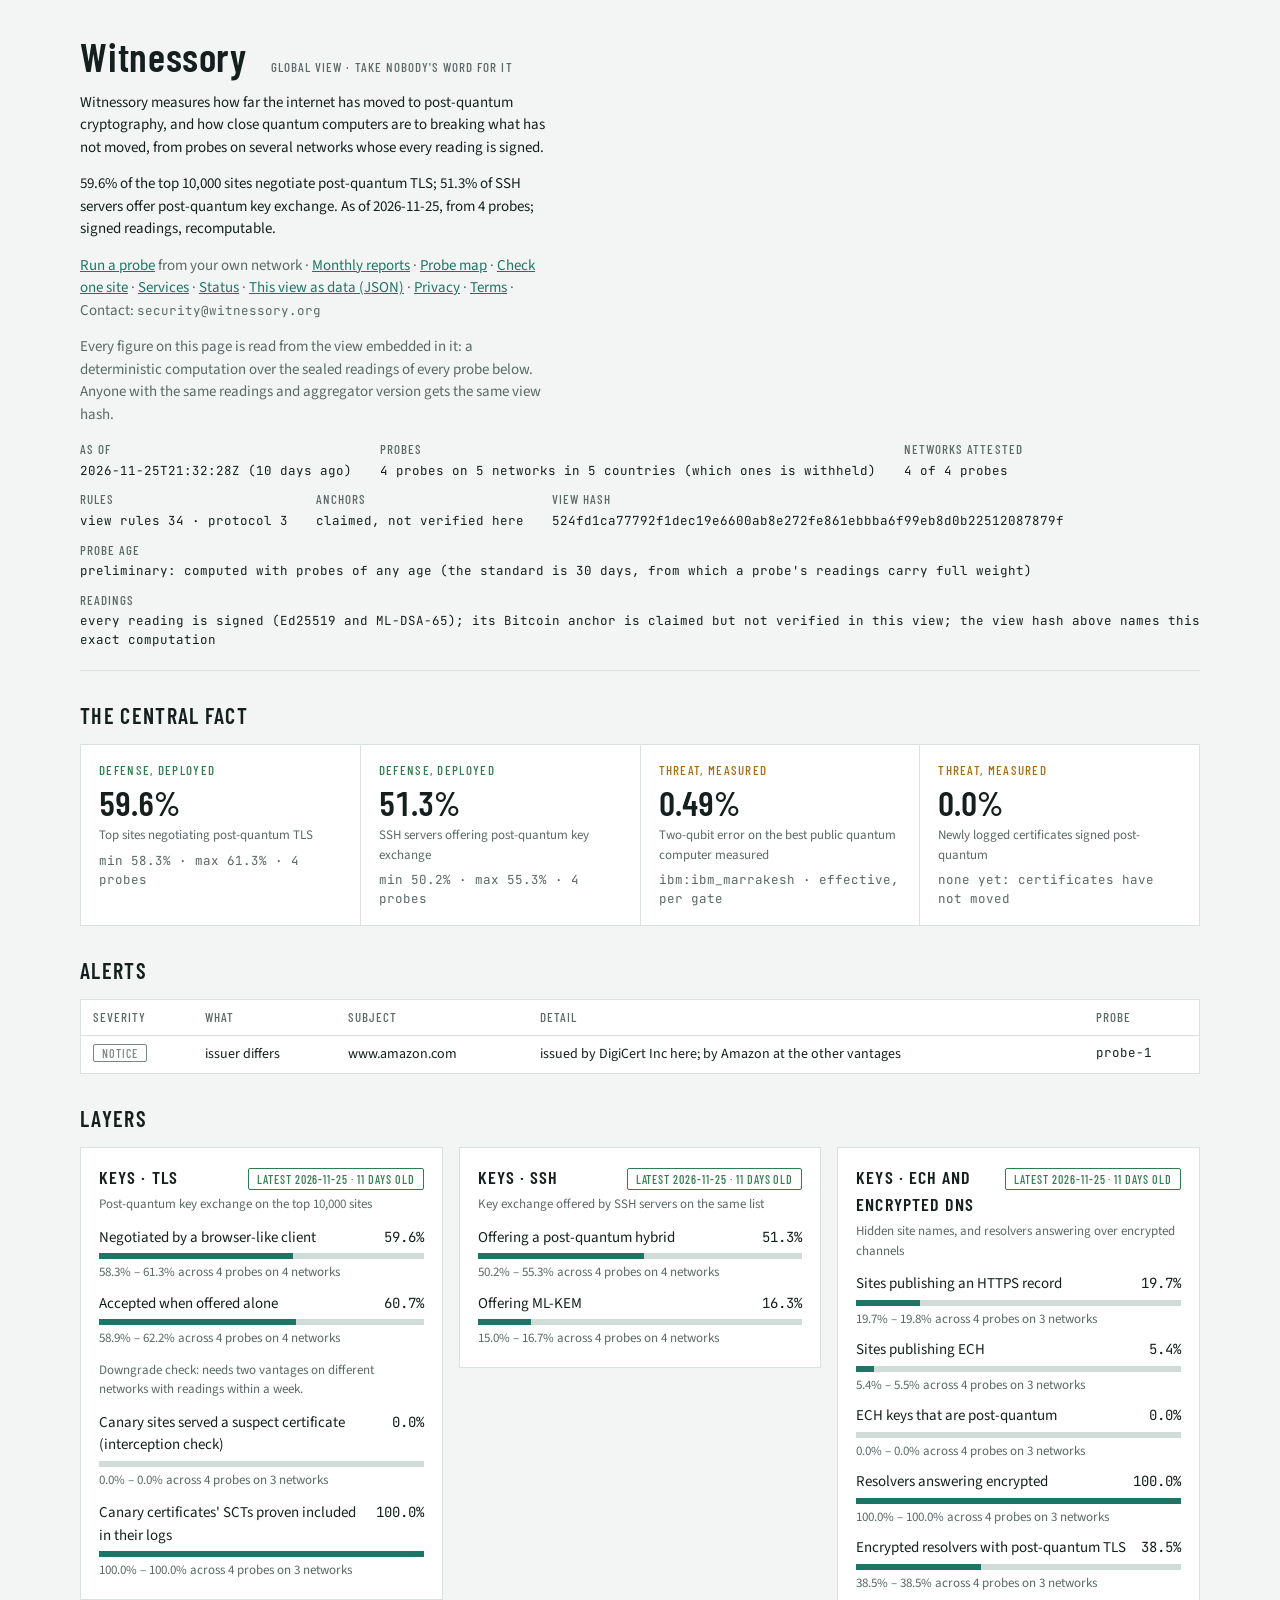
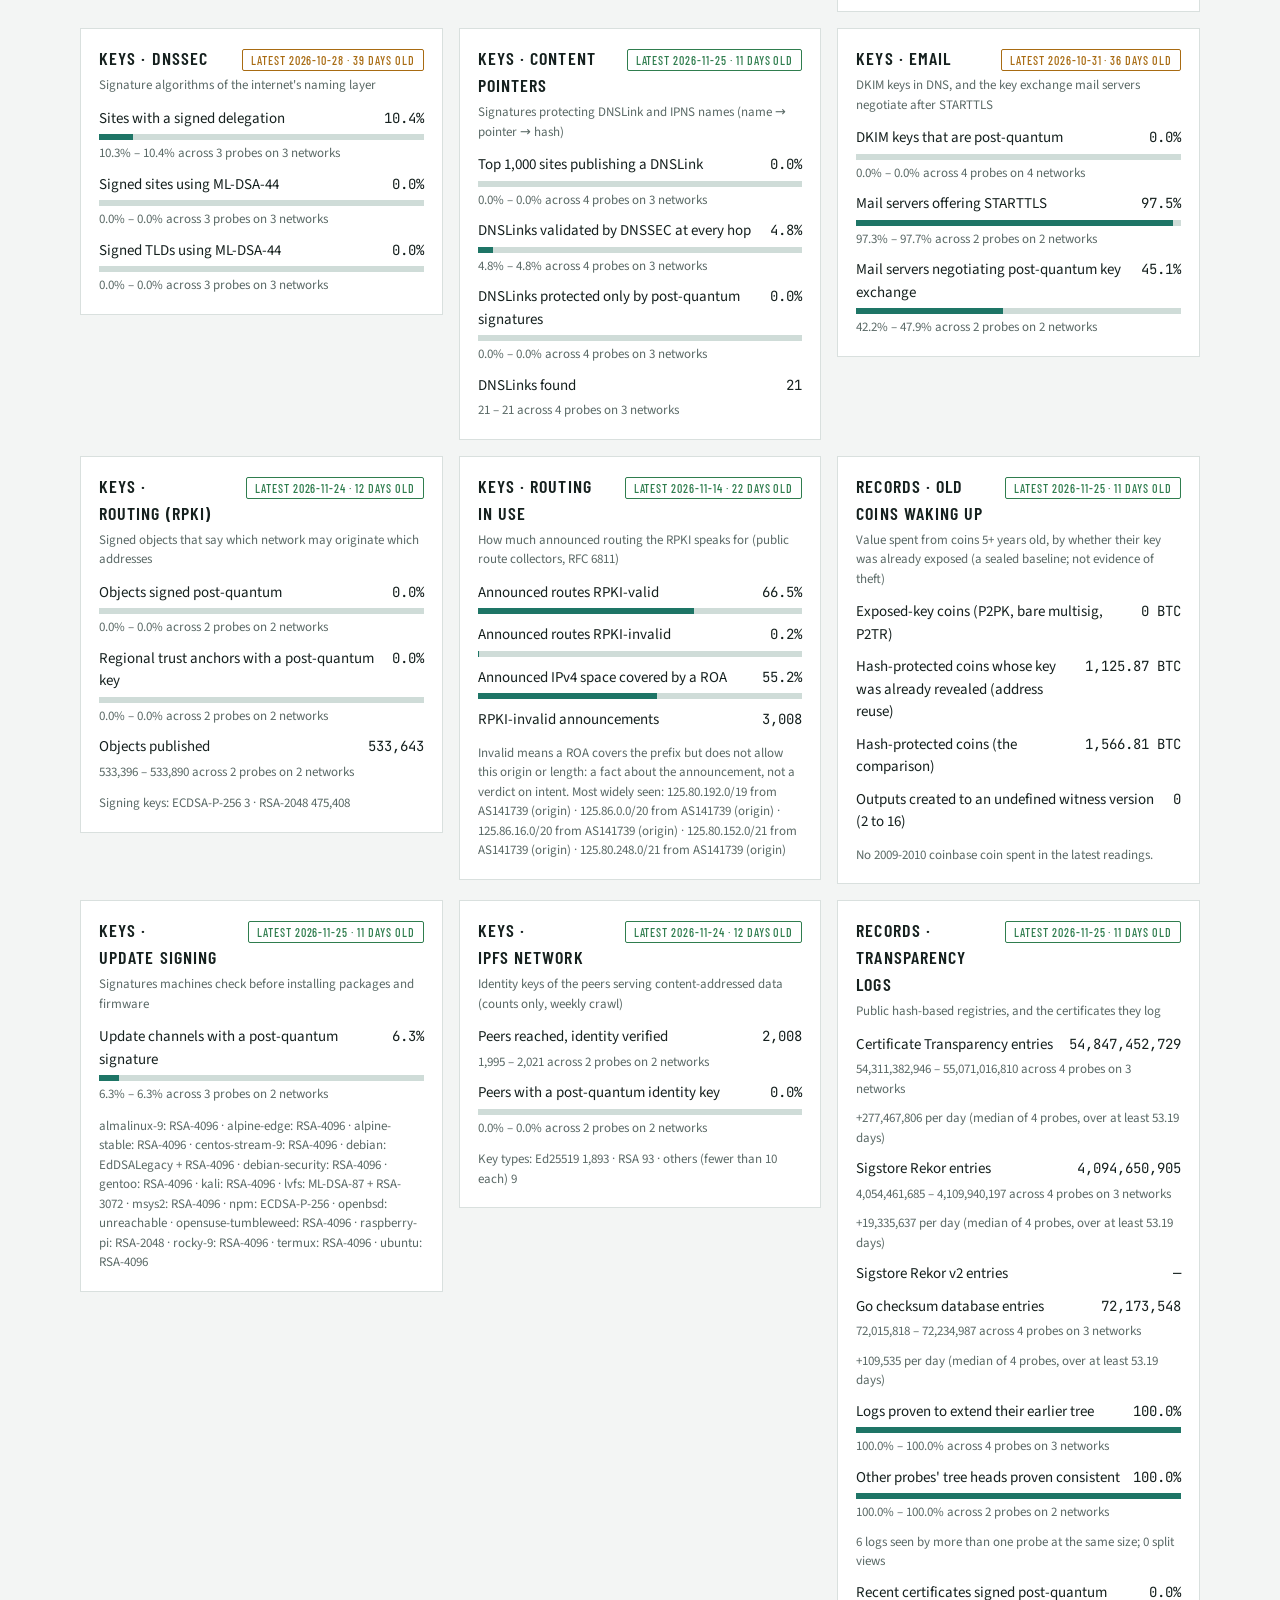
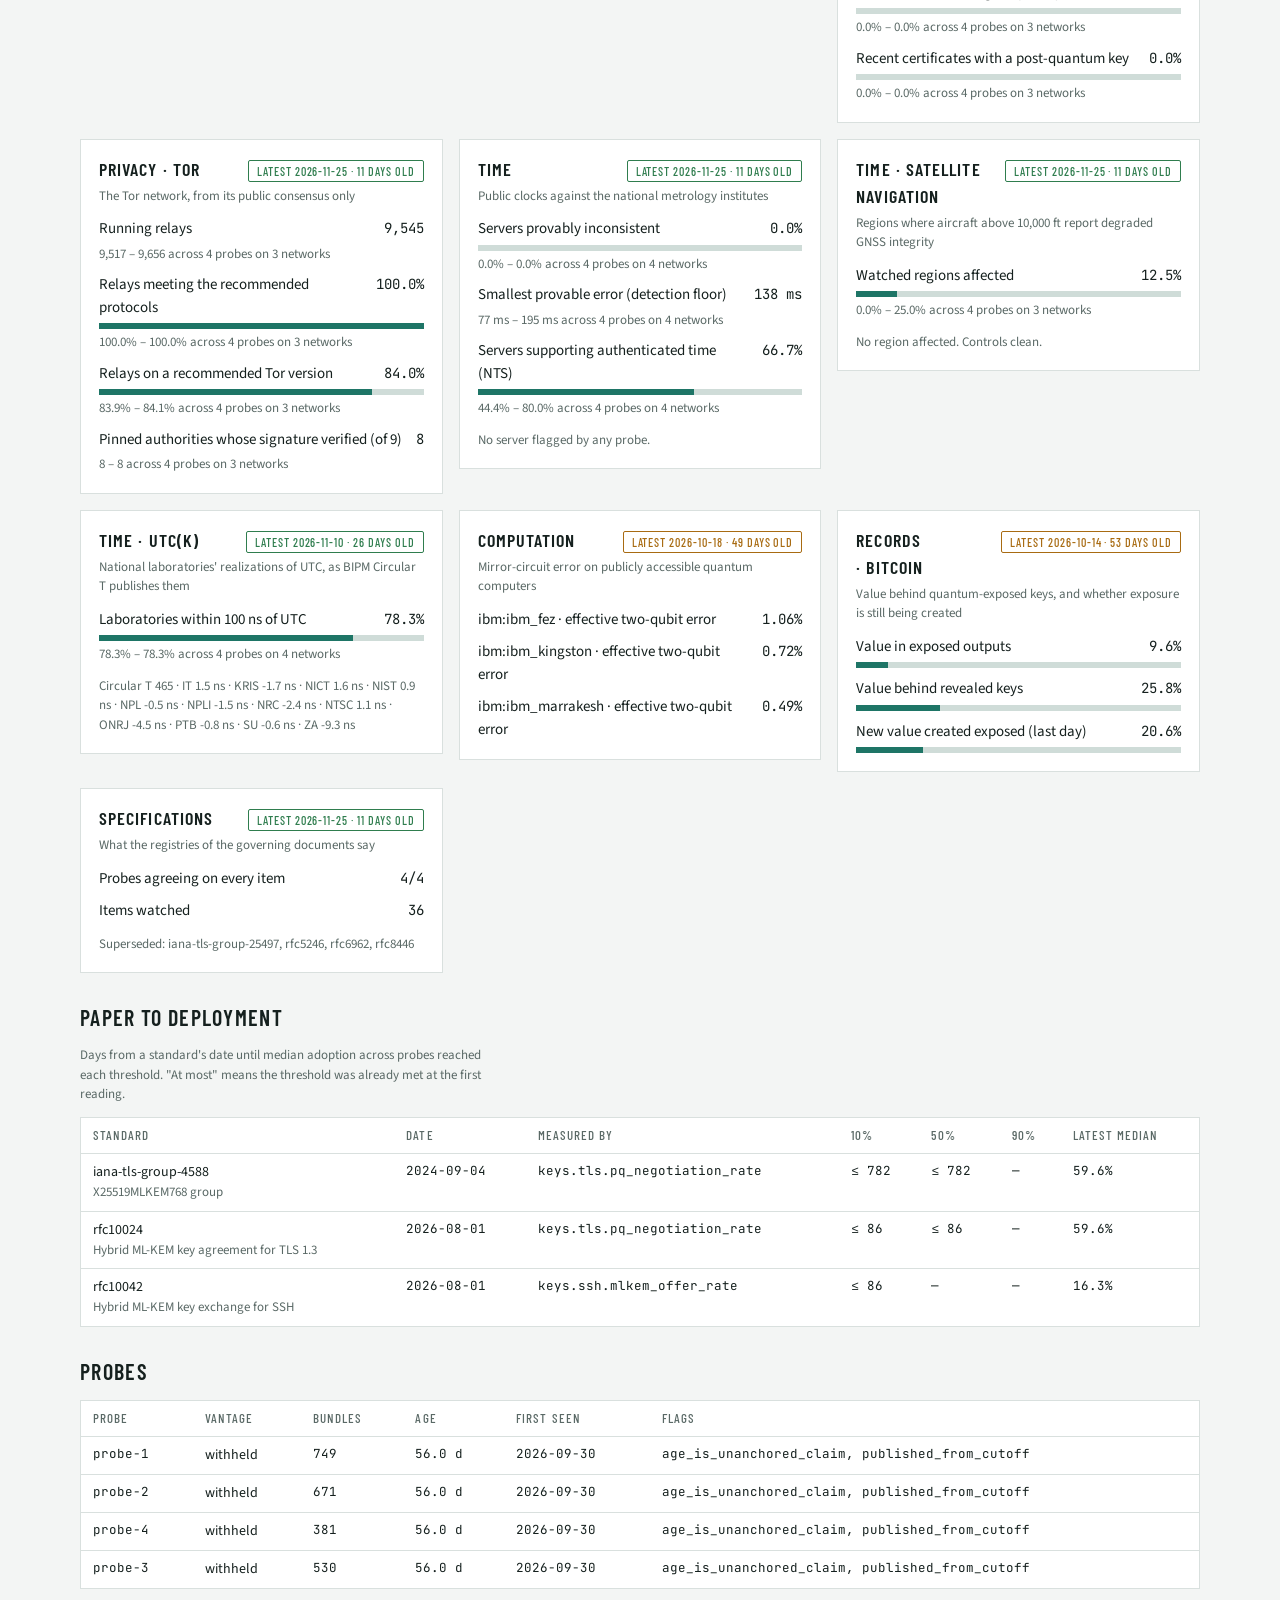
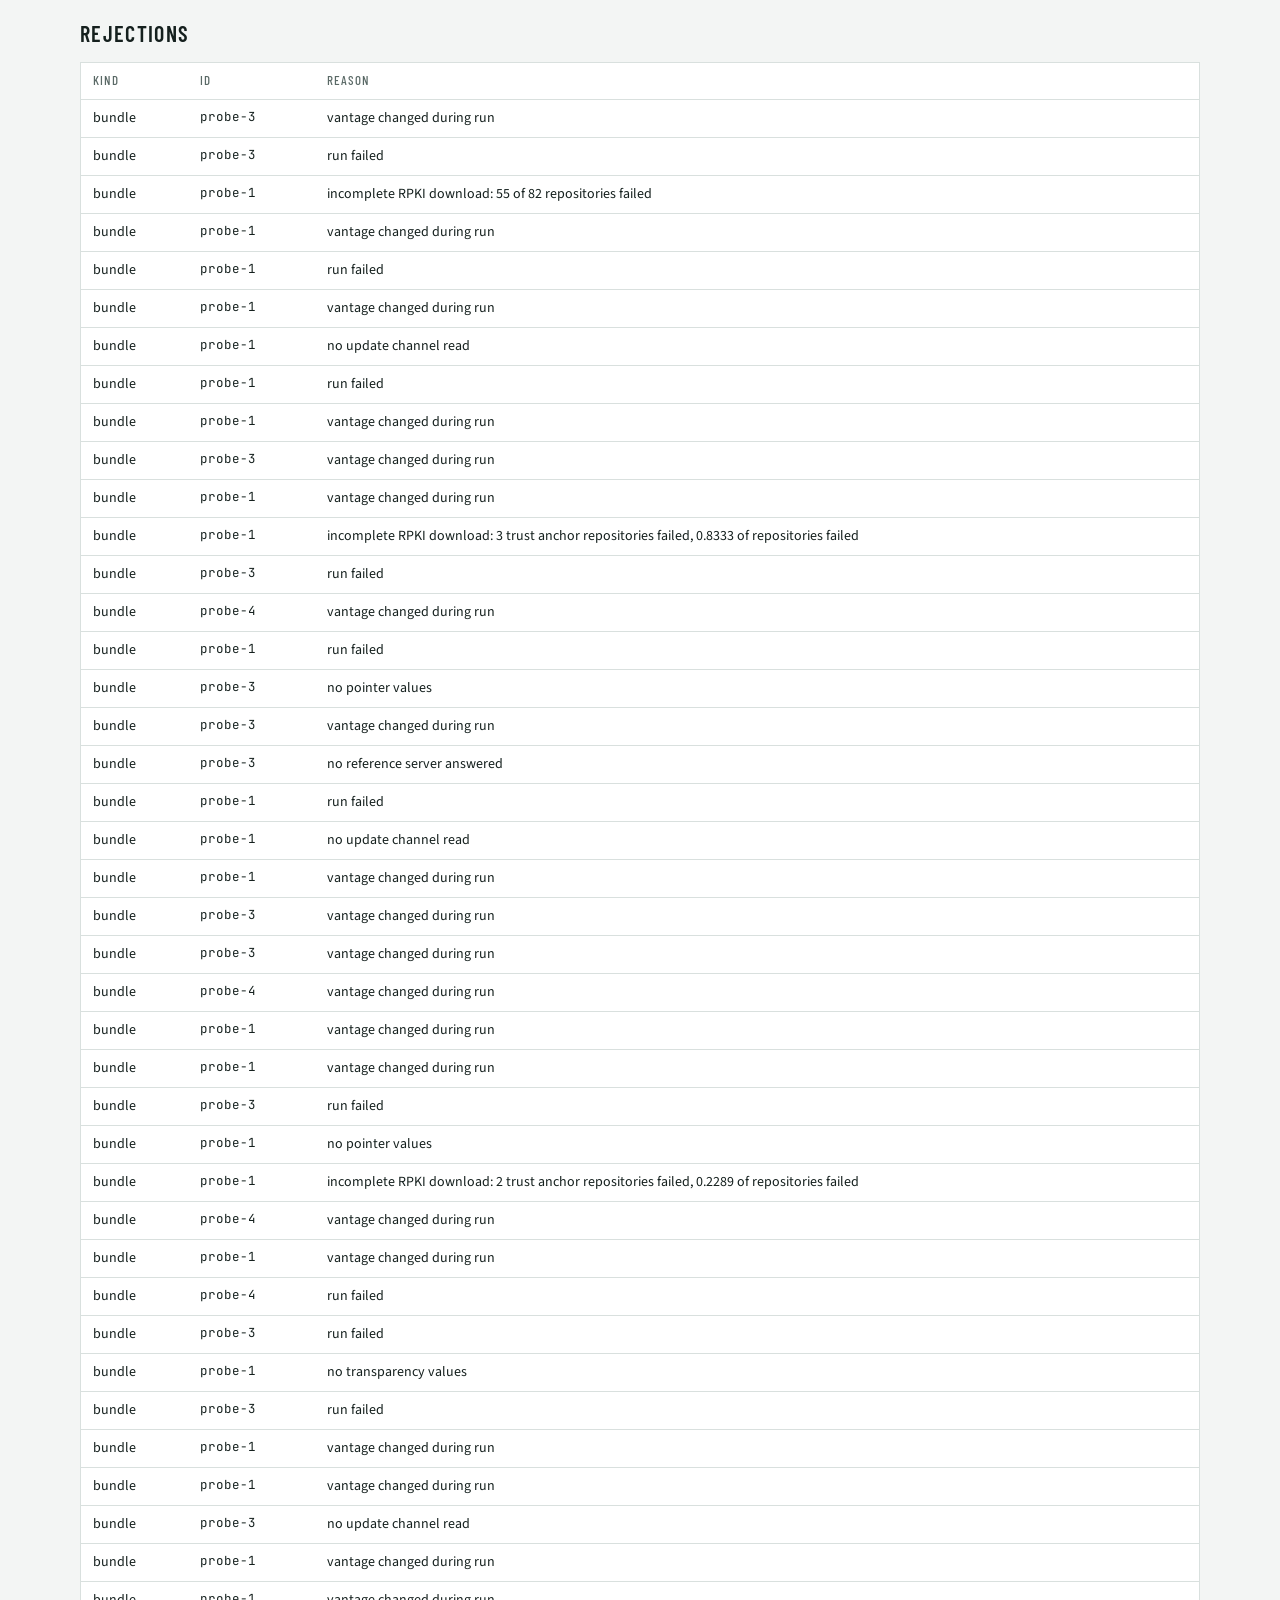
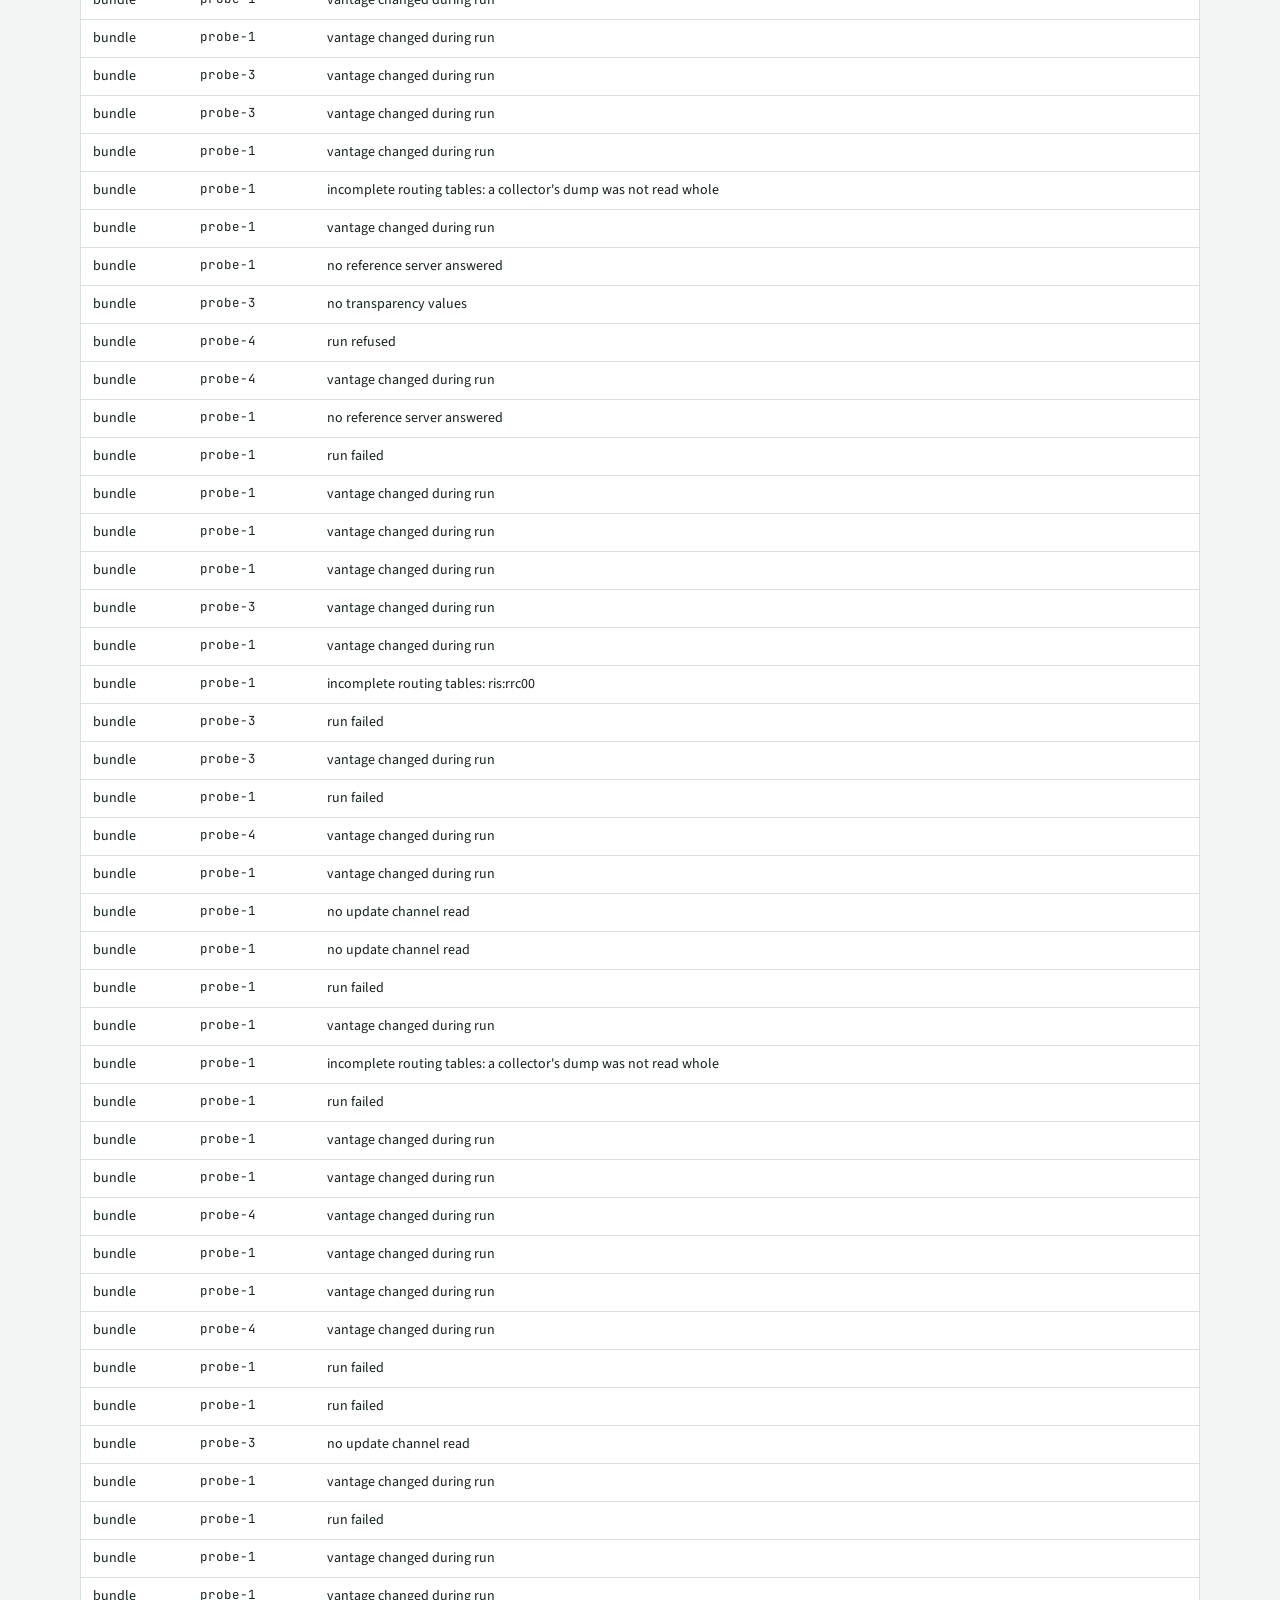
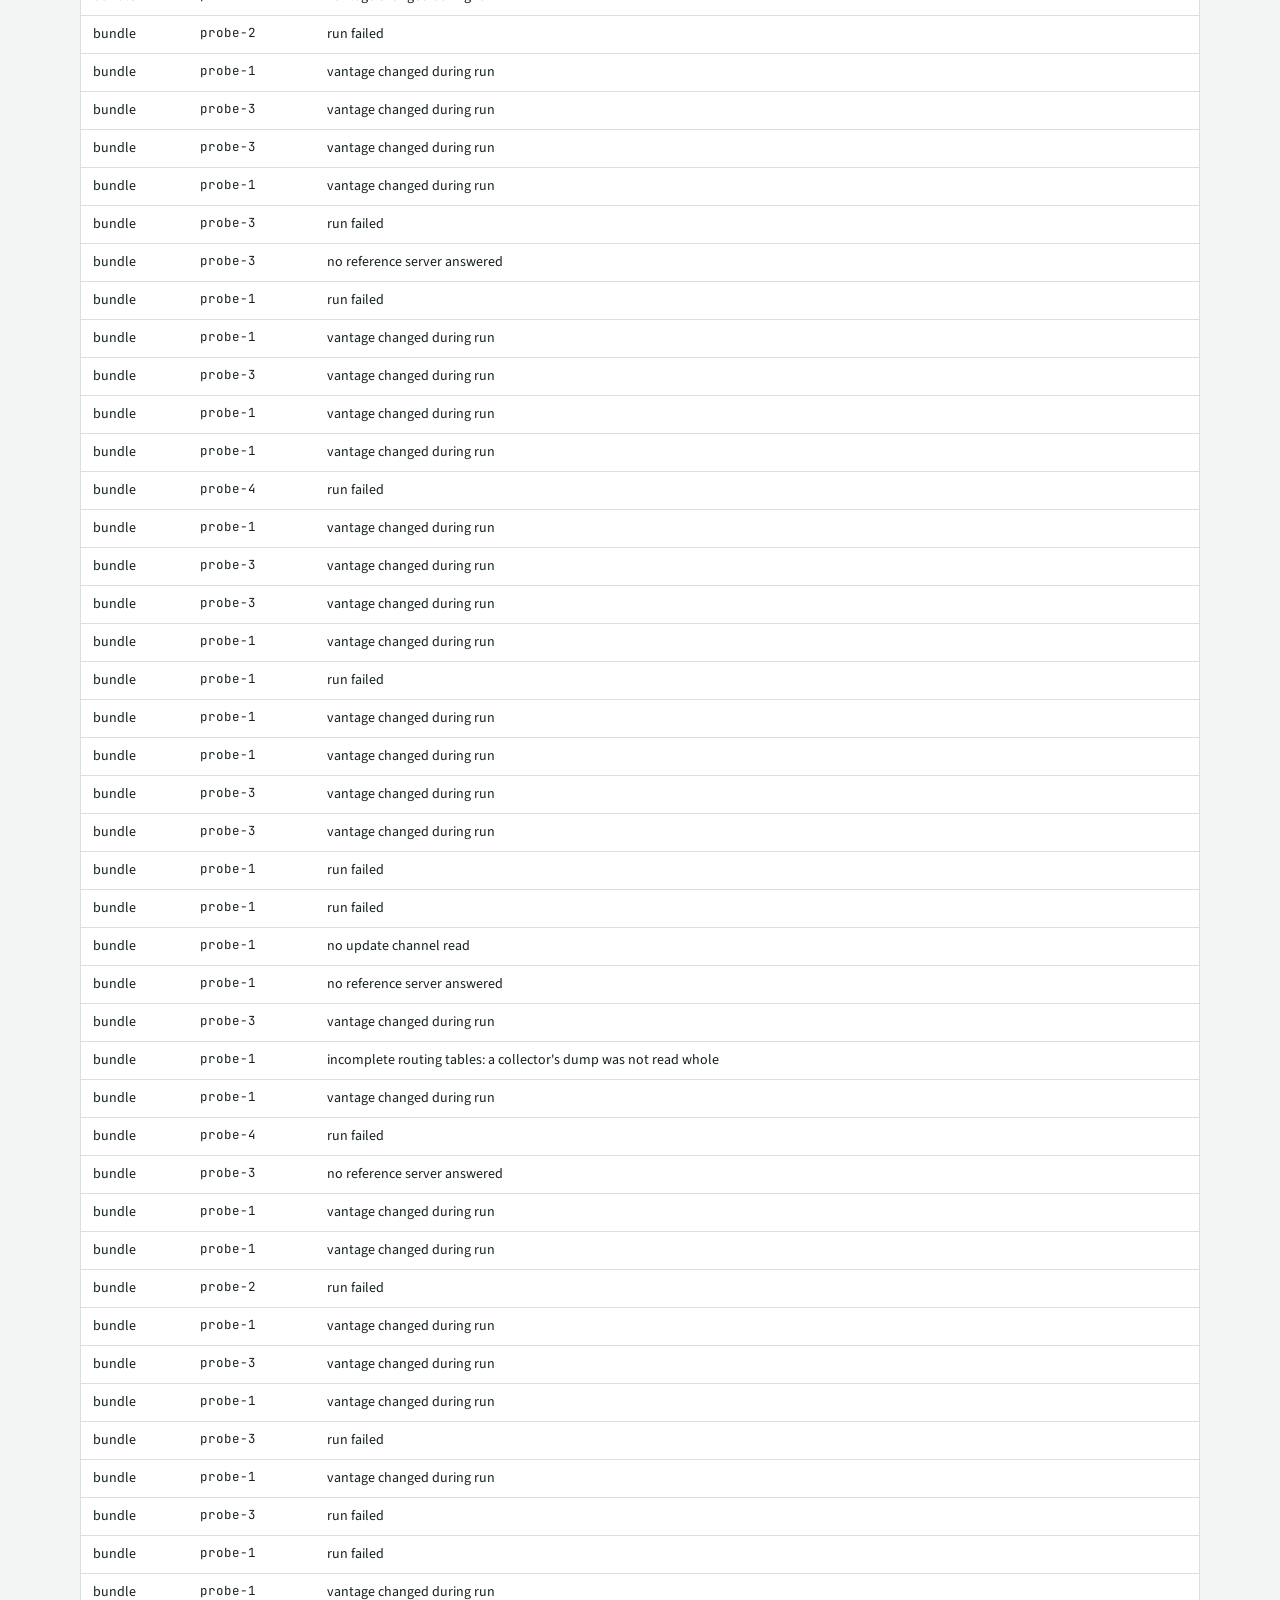
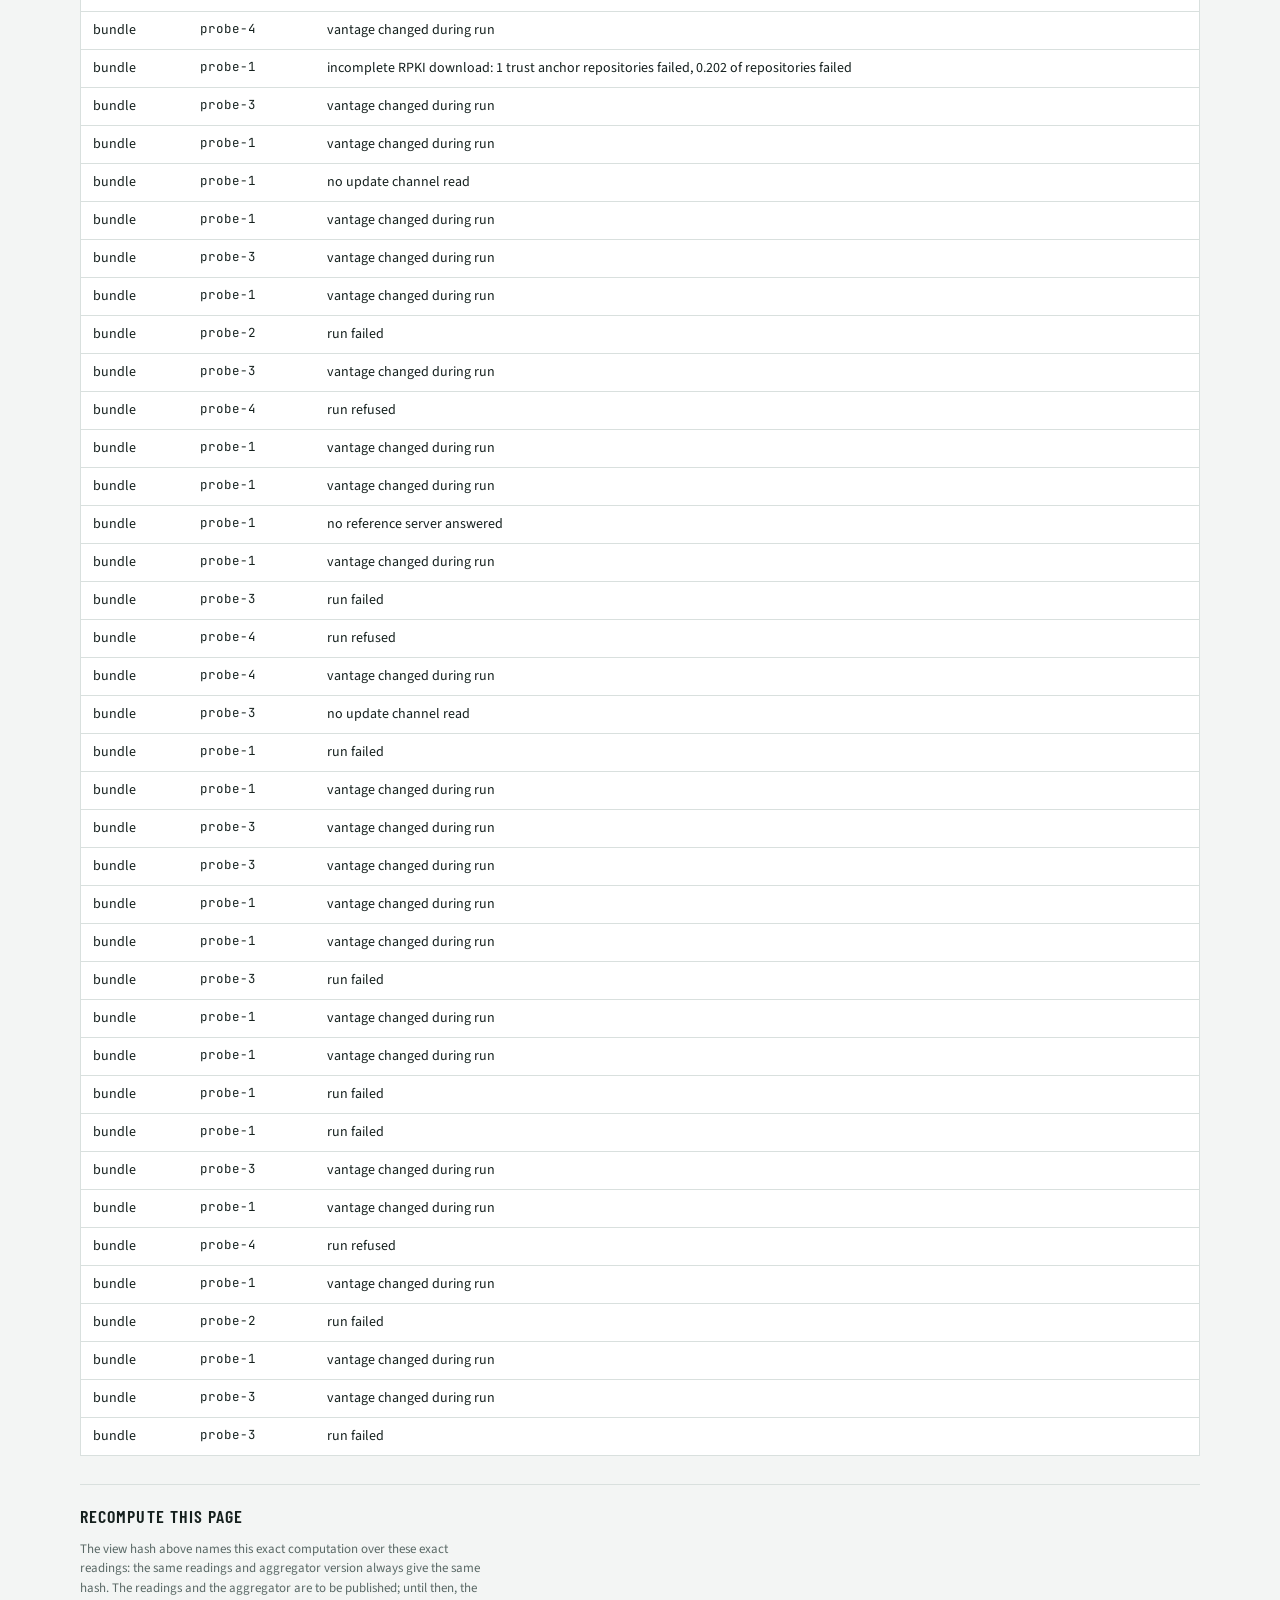
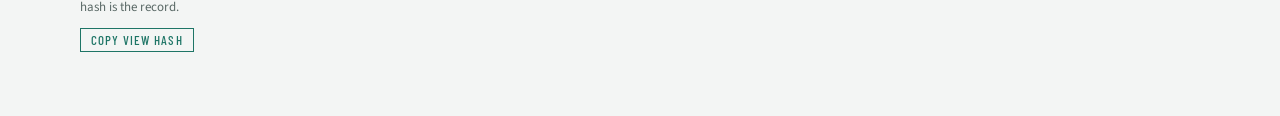
==== commit 2529cbaf: "Dashboard: hourly refresh" ====
--- a/index.html
+++ b/index.html
@@ -152,7 +152,7 @@
   </footer>
 </div>
 
-<script type="application/json" id="view">{"alerts":[],"evidence_withheld":19,"inputs":{"bundles_used":71},"layers":{"attestation":{"probe-1":{"attested_by":["probe-2"],"status":"attested"},"probe-2":{"attested_by":["probe-1","probe-4","probe-3"],"status":"attested"},"probe-3":{"attested_by":["probe-2"],"status":"attested"},"probe-4":{"attested_by":["probe-2"],"status":"attested"}},"computation":{"by_backend":{"ibm:ibm_fez":{"max":0.010580577648184764,"median":0.010580577648184764,"min":0.010580577648184764,"n":1,"networks":1},"ibm:ibm_kingston":{"max":0.00724528753247744,"median":0.00724528753247744,"min":0.00724528753247744,"n":1,"networks":1},"ibm:ibm_marrakesh":{"max":0.004918378337907425,"median":0.004918378337907425,"min":0.004918378337907425,"n":1,"networks":1}},"headline":{"best_backend_median_effective_2q_error":{"backend":"ibm:ibm_marrakesh","max":0.004918378337907425,"median":0.004918378337907425,"min":0.004918378337907425,"n":1,"networks":1},"crqc_error_ratio":{"max":4.918378337907425,"median":4.918378337907425,"min":4.918378337907425,"n":1,"networks":1},"crqc_qubit_ratio":{"max":0.000156,"median":0.000156,"min":0.000156,"n":1,"networks":1},"machines_measured":3},"probes":[{"backend":"ibm:ibm_fez","created_utc":"2026-10-18","crqc_error_ratio":10.580577648184763,"crqc_qubit_ratio":0.000156,"effective_2q_error":0.010580577648184764,"eligible":true,"max_reliable_volume":128,"network_attested":true,"probe_id":"probe-3"},{"backend":"ibm:ibm_kingston","created_utc":"2026-10-18","crqc_error_ratio":7.24528753247744,"crqc_qubit_ratio":0.000156,"effective_2q_error":0.00724528753247744,"eligible":true,"max_reliable_volume":256,"network_attested":true,"probe_id":"probe-3"},{"backend":"ibm:ibm_marrakesh","created_utc":"2026-10-18","crqc_error_ratio":4.918378337907425,"crqc_qubit_ratio":0.000156,"effective_2q_error":0.004918378337907425,"eligible":true,"max_reliable_volume":256,"network_attested":true,"probe_id":"probe-3"}]},"dns":{"headline":{"ech_pq_kem_rate":{"max":0.0,"median":0.0,"min":0.0,"n":4,"networks":3},"ech_publish_rate":{"max":0.054879,"median":0.0544465,"min":0.054373,"n":4,"networks":3},"encrypted_pq_rate":{"max":0.384615,"median":0.384615,"min":0.384615,"n":4,"networks":3},"encrypted_resolver_rate":{"max":1.0,"median":1.0,"min":1.0,"n":4,"networks":3},"https_rr_rate":{"max":0.197986,"median":0.197399,"min":0.197115,"n":4,"networks":3}},"probes":[{"created_utc":"2026-11-24","ech_pq_kem_rate":0.0,"ech_publish_rate":0.054462,"eligible":true,"encrypted_pq_rate":0.384615,"encrypted_resolver_rate":1.0,"https_rr_rate":0.197972,"network_attested":true,"probe_id":"probe-1"},{"created_utc":"2026-11-22","ech_pq_kem_rate":0.0,"ech_publish_rate":0.054373,"eligible":true,"encrypted_pq_rate":0.384615,"encrypted_resolver_rate":1.0,"https_rr_rate":0.197115,"network_attested":true,"probe_id":"probe-2"},{"created_utc":"2026-11-17","ech_pq_kem_rate":0.0,"ech_publish_rate":0.054879,"eligible":true,"encrypted_pq_rate":0.384615,"encrypted_resolver_rate":1.0,"https_rr_rate":0.197399,"network_attested":true,"probe_id":"probe-4"},{"created_utc":"2026-11-25","ech_pq_kem_rate":0.0,"ech_publish_rate":0.054431,"eligible":true,"encrypted_pq_rate":0.384615,"encrypted_resolver_rate":1.0,"https_rr_rate":0.197986,"network_attested":true,"probe_id":"probe-3"}]},"dnssec":{"headline":{"pq_rate":{"max":0.0,"median":0.0,"min":0.0,"n":3,"networks":3},"signed_rate":{"max":0.104389,"median":0.103794,"min":0.103476,"n":3,"networks":3},"tld_pq_rate":{"max":0.0,"median":0.0,"min":0.0,"n":3,"networks":3}},"probes":[{"created_utc":"2026-10-27","eligible":true,"network_attested":true,"pq_rate":0.0,"probe_id":"probe-2","signed_rate":0.103476,"tld_pq_rate":0.0},{"created_utc":"2026-10-28","eligible":true,"network_attested":true,"pq_rate":0.0,"probe_id":"probe-4","signed_rate":0.104389,"tld_pq_rate":0.0},{"created_utc":"2026-10-27","eligible":true,"network_attested":true,"pq_rate":0.0,"probe_id":"probe-3","signed_rate":0.103794,"tld_pq_rate":0.0}]},"dormancy":{"early_coinbase_p2pk_spends":[],"headline":{"dormant_exposed_spent_sats":{"max":0,"median":0,"min":0,"n":1,"networks":1},"dormant_hash_protected_sats":{"max":156681292574,"median":156681292574,"min":156681292574,"n":1,"networks":1},"dormant_revealed_sats":{"max":112587370830,"median":112587370830,"min":112587370830,"n":1,"networks":1},"witness_v2_plus_outputs":{"max":0,"median":0,"min":0,"n":1,"networks":1}},"probes":[{"continues_previous":true,"created_utc":"2026-11-25","dormant_exposed_inputs":0,"dormant_exposed_spent_sats":0,"dormant_hash_protected_sats":156681292574,"dormant_revealed_sats":112587370830,"early_coinbase_p2pk_spends":[],"eligible":true,"from_height":977363,"gap_before":null,"network_attested":true,"probe_id":"probe-1","to_height":977523,"witness_v2_plus_list":[],"witness_v2_plus_outputs":0}]},"flow":{"headline":{"exposed_value_share":{"max":0.20639009,"median":0.20639009,"min":0.20639009,"n":1,"networks":1},"to_revealed_value_share":{"max":0.72339766,"median":0.72339766,"min":0.72339766,"n":1,"networks":1}},"probes":[{"created_utc":"2026-11-25","eligible":true,"exposed_value_share":0.20639009,"network_attested":true,"probe_id":"probe-1","to_revealed_value_share":0.72339766,"window":{"blocks":152,"from_block_time":1795525714,"from_height":977367,"hours":24.0,"to_block_time":1795611257,"to_height":977518}}]},"gnss":{"affected_regions":[],"controls_affected":[],"controls_spoofed":[],"headline":{"regions_affected_share":{"max":0.25,"median":0.125,"min":0.0,"n":4,"networks":3},"spoofing_regions_share":{"max":0.0,"median":0.0,"min":0.0,"n":4,"networks":3}},"probes":[{"affected_regions":["baltic_gdansk","persian_gulf"],"by_region":{"baltic_gdansk":{"affected":true,"poor_nic_share":[0.1071,0.1071],"qualifying":{"adsb.fi":28,"adsb.lol":28},"role":"reported","sources_agree":true},"black_sea_west":{"affected":false,"poor_nic_share":[0.0204,0.0577],"qualifying":{"adsb.fi":49,"adsb.lol":52},"role":"reported","sources_agree":true},"control-1":{"affected":false,"poor_nic_share":[0.0101,0.0101],"qualifying":{"adsb.fi":99,"adsb.lol":99},"role":"control","sources_agree":true},"control-2":{"affected":false,"poor_nic_share":[0.0071,0.0072],"qualifying":{"adsb.fi":140,"adsb.lol":139},"role":"control","sources_agree":true},"control-3":{"affected":false,"poor_nic_share":[0.0,0.0],"qualifying":{"adsb.fi":26,"adsb.lol":15},"role":"control","sources_agree":true},"control-4":{"affected":null,"poor_nic_share":[null,null],"qualifying":{"adsb.fi":0,"adsb.lol":3},"role":"control","sources_agree":null},"control-5":{"affected":false,"poor_nic_share":[0.0,0.0],"qualifying":{"adsb.fi":152,"adsb.lol":111},"role":"control","sources_agree":true},"eastern_mediterranean":{"affected":false,"poor_nic_share":[0.0,0.0192],"qualifying":{"adsb.fi":52,"adsb.lol":54},"role":"reported","sources_agree":true},"gulf_of_finland":{"affected":null,"poor_nic_share":[null,null],"qualifying":{"adsb.fi":6,"adsb.lol":6},"role":"reported","sources_agree":null},"levant":{"affected":null,"poor_nic_share":[null,null],"qualifying":{"adsb.fi":6,"adsb.lol":7},"role":"reported","sources_agree":null},"persian_gulf":{"affected":true,"poor_nic_share":[0.1087,0.1304],"qualifying":{"adsb.fi":46,"adsb.lol":46},"role":"reported","sources_agree":true},"punjab_border":{"affected":null,"poor_nic_share":[null,null],"qualifying":{"adsb.fi":2,"adsb.lol":2},"role":"reported","sources_agree":null}},"controls_affected":[],"controls_spoofed":[],"created_utc":"2026-11-25","eligible":true,"network_attested":true,"probe_id":"probe-1","regions_affected_share":0.25,"spoofing_regions":[],"spoofing_regions_share":0.0},{"affected_regions":[],"by_region":{"baltic_gdansk":{"affected":false,"poor_nic_share":[0.0,0.0],"qualifying":{"adsb.fi":32,"adsb.lol":31},"role":"reported","sources_agree":true},"black_sea_west":{"affected":false,"poor_nic_share":[0.069,0.0784],"qualifying":{"adsb.fi":58,"adsb.lol":51},"role":"reported","sources_agree":true},"control-1":{"affected":false,"poor_nic_share":[0.0187,0.0187],"qualifying":{"adsb.fi":107,"adsb.lol":107},"role":"control","sources_agree":true},"control-2":{"affected":false,"poor_nic_share":[0.0067,0.0067],"qualifying":{"adsb.fi":149,"adsb.lol":149},"role":"control","sources_agree":true},"control-3":{"affected":false,"poor_nic_share":[0.0,0.0],"qualifying":{"adsb.fi":28,"adsb.lol":18},"role":"control","sources_agree":true},"control-4":{"affected":null,"poor_nic_share":[null,null],"qualifying":{"adsb.fi":3,"adsb.lol":8},"role":"control","sources_agree":null},"control-5":{"affected":false,"poor_nic_share":[0.0,0.0],"qualifying":{"adsb.fi":181,"adsb.lol":145},"role":"control","sources_agree":true},"eastern_mediterranean":{"affected":false,"poor_nic_share":[0.0667,0.0811],"qualifying":{"adsb.fi":37,"adsb.lol":45},"role":"reported","sources_agree":true},"gulf_of_finland":{"affected":null,"poor_nic_share":[null,null],"qualifying":{"adsb.fi":5,"adsb.lol":5},"role":"reported","sources_agree":null},"levant":{"affected":null,"poor_nic_share":[null,null],"qualifying":{"adsb.fi":4,"adsb.lol":4},"role":"reported","sources_agree":null},"persian_gulf":{"affected":false,"poor_nic_share":[0.0789,0.122],"qualifying":{"adsb.fi":38,"adsb.lol":41},"role":"reported","sources_agree":false},"punjab_border":{"affected":null,"poor_nic_share":[null,null],"qualifying":{"adsb.fi":3,"adsb.lol":6},"role":"reported","sources_agree":null}},"controls_affected":[],"controls_spoofed":[],"created_utc":"2026-11-25","eligible":true,"network_attested":true,"probe_id":"probe-2","regions_affected_share":0.0,"spoofing_regions":[],"spoofing_regions_share":0.0},{"affected_regions":["baltic_gdansk"],"by_region":{"baltic_gdansk":{"affected":true,"poor_nic_share":[0.1316,0.1842],"qualifying":{"adsb.fi":38,"adsb.lol":38},"role":"reported","sources_agree":true},"black_sea_west":{"affected":false,"poor_nic_share":[0.08,0.0893],"qualifying":{"adsb.fi":56,"adsb.lol":50},"role":"reported","sources_agree":true},"control-1":{"affected":false,"poor_nic_share":[0.0,0.0],"qualifying":{"adsb.fi":92,"adsb.lol":92},"role":"control","sources_agree":true},"control-2":{"affected":false,"poor_nic_share":[0.0,0.0],"qualifying":{"adsb.fi":120,"adsb.lol":120},"role":"control","sources_agree":true},"control-3":{"affected":false,"poor_nic_share":[0.0,0.0],"qualifying":{"adsb.fi":26,"adsb.lol":13},"role":"control","sources_agree":true},"control-4":{"affected":null,"poor_nic_share":[null,null],"qualifying":{"adsb.fi":1,"adsb.lol":2},"role":"control","sources_agree":null},"control-5":{"affected":false,"poor_nic_share":[0.0,0.0],"qualifying":{"adsb.fi":195,"adsb.lol":149},"role":"control","sources_agree":true},"eastern_mediterranean":{"affected":false,"poor_nic_share":[0.0227,0.0435],"qualifying":{"adsb.fi":44,"adsb.lol":46},"role":"reported","sources_agree":true},"gulf_of_finland":{"affected":null,"poor_nic_share":[null,null],"qualifying":{"adsb.fi":7,"adsb.lol":7},"role":"reported","sources_agree":null},"levant":{"affected":null,"poor_nic_share":[null,null],"qualifying":{"adsb.fi":12,"adsb.lol":12},"role":"reported","sources_agree":null},"persian_gulf":{"affected":false,"poor_nic_share":[0.0213,0.04],"qualifying":{"adsb.fi":47,"adsb.lol":50},"role":"reported","sources_agree":true},"punjab_border":{"affected":null,"poor_nic_share":[null,null],"qualifying":{"adsb.fi":2,"adsb.lol":4},"role":"reported","sources_agree":null}},"controls_affected":[],"controls_spoofed":[],"created_utc":"2026-11-25","eligible":true,"network_attested":true,"probe_id":"probe-4","regions_affected_share":0.125,"spoofing_regions":[],"spoofing_regions_share":0.0},{"affected_regions":[],"by_region":{"baltic_gdansk":{"affected":null,"poor_nic_share":[null,null],"qualifying":{"adsb.fi":8,"adsb.lol":8},"role":"reported","sources_agree":null},"black_sea_west":{"affected":false,"poor_nic_share":[0.0952,0.1],"qualifying":{"adsb.fi":40,"adsb.lol":42},"role":"reported","sources_agree":false},"control-1":{"affected":false,"poor_nic_share":[0.0822,0.0822],"qualifying":{"adsb.fi":73,"adsb.lol":73},"role":"control","sources_agree":true},"control-2":{"affected":false,"poor_nic_share":[0.0526,0.0526],"qualifying":{"adsb.fi":57,"adsb.lol":57},"role":"control","sources_agree":true},"control-3":{"affected":false,"poor_nic_share":[0.0,0.0],"qualifying":{"adsb.fi":35,"adsb.lol":20},"role":"control","sources_agree":true},"control-4":{"affected":null,"poor_nic_share":[null,null],"qualifying":{"adsb.fi":3,"adsb.lol":5},"role":"control","sources_agree":null},"control-5":{"affected":false,"poor_nic_share":[0.0,0.0],"qualifying":{"adsb.fi":22,"adsb.lol":21},"role":"control","sources_agree":true},"eastern_mediterranean":{"affected":false,"poor_nic_share":[0.0,0.0],"qualifying":{"adsb.fi":34,"adsb.lol":37},"role":"reported","sources_agree":true},"gulf_of_finland":{"affected":null,"poor_nic_share":[null,null],"qualifying":{"adsb.fi":6,"adsb.lol":6},"role":"reported","sources_agree":null},"levant":{"affected":null,"poor_nic_share":[null,null],"qualifying":{"adsb.fi":12,"adsb.lol":12},"role":"reported","sources_agree":null},"persian_gulf":{"affected":false,"poor_nic_share":[0.0755,0.08],"qualifying":{"adsb.fi":50,"adsb.lol":53},"role":"reported","sources_agree":true},"punjab_border":{"affected":null,"poor_nic_share":[null,null],"qualifying":{"adsb.fi":6,"adsb.lol":8},"role":"reported","sources_agree":null}},"controls_affected":[],"controls_spoofed":[],"created_utc":"2026-11-25","eligible":true,"network_attested":true,"probe_id":"probe-3","regions_affected_share":0.0,"spoofing_regions":[],"spoofing_regions_share":0.0}],"regions_watched":["baltic_gdansk","black_sea_west","control-3","eastern_mediterranean","control-2","gulf_of_finland","levant","control-4","control-5","persian_gulf","punjab_border","control-1"],"spoofing_regions":[]},"interception":{"headline":{"canary_suspect_share":{"max":0.0,"median":0.0,"min":0.0,"n":4,"networks":3},"sct_inclusion_share":{"max":1.0,"median":1.0,"min":1.0,"n":4,"networks":3}},"issuer_seen_at_one_vantage_only":[],"probes":[{"canary_suspect_share":0.0,"coverage":{"observed":30},"created_utc":"2026-11-24","eligible":true,"issuer_by_site":{"european-union.europa.eu":"Amazon","github.com":"Sectigo Limited","letsencrypt.org":"Let's Encrypt","proton.me":"Let's Encrypt","pypi.org":"GlobalSign nv-sa","signal.org":"Google Trust Services","telegram.org":"GoDaddy.com","www.amazon.com":"Amazon","www.apple.com":"Apple Inc.","www.bbc.co.uk":"GlobalSign nv-sa","www.cloudflare.com":"Google Trust Services","www.debian.org":"Let's Encrypt","www.digicert.com":"DigiCert Inc","www.facebook.com":"DigiCert Inc","www.google.com":"Google Trust Services","www.gov.uk":"GlobalSign nv-sa","www.iana.org":"Google Trust Services","www.icann.org":"Let's Encrypt","www.ietf.org":"Let's Encrypt","www.linkedin.com":"DigiCert Inc","www.microsoft.com":"Microsoft Corporation","www.mozilla.org":"Let's Encrypt","www.netflix.com":"DigiCert Inc","www.nytimes.com":"DigiCert Inc","www.python.org":"GlobalSign nv-sa","www.reddit.com":"DigiCert Inc","www.torproject.org":"Let's Encrypt","www.whatsapp.com":"DigiCert Inc","www.wikipedia.org":"Let's Encrypt","www.yahoo.com":"DigiCert Inc"},"network_attested":true,"probe_id":"probe-1","sct_inclusion_share":1.0,"sct_not_included":[],"suspect_sites":[]},{"canary_suspect_share":0.0,"coverage":{"observed":30},"created_utc":"2026-11-25","eligible":true,"issuer_by_site":{"european-union.europa.eu":"Amazon","github.com":"Sectigo Limited","letsencrypt.org":"Let's Encrypt","proton.me":"Let's Encrypt","pypi.org":"GlobalSign nv-sa","signal.org":"Google Trust Services","telegram.org":"GoDaddy.com","www.amazon.com":"Amazon","www.apple.com":"Apple Inc.","www.bbc.co.uk":"GlobalSign nv-sa","www.cloudflare.com":"Google Trust Services","www.debian.org":"Let's Encrypt","www.digicert.com":"DigiCert Inc","www.facebook.com":"DigiCert Inc","www.google.com":"Google Trust Services","www.gov.uk":"GlobalSign nv-sa","www.iana.org":"Google Trust Services","www.icann.org":"Let's Encrypt","www.ietf.org":"Let's Encrypt","www.linkedin.com":"DigiCert Inc","www.microsoft.com":"Microsoft Corporation","www.mozilla.org":"Let's Encrypt","www.netflix.com":"DigiCert Inc","www.nytimes.com":"DigiCert Inc","www.python.org":"GlobalSign nv-sa","www.reddit.com":"DigiCert Inc","www.torproject.org":"Let's Encrypt","www.whatsapp.com":"DigiCert Inc","www.wikipedia.org":"Let's Encrypt","www.yahoo.com":"DigiCert Inc"},"network_attested":true,"probe_id":"probe-2","sct_inclusion_share":1.0,"sct_not_included":[],"suspect_sites":[]},{"canary_suspect_share":0.0,"coverage":{"observed":30},"created_utc":"2026-11-23","eligible":true,"issuer_by_site":{"european-union.europa.eu":"Amazon","github.com":"Sectigo Limited","letsencrypt.org":"Let's Encrypt","proton.me":"Let's Encrypt","pypi.org":"GlobalSign nv-sa","signal.org":"Google Trust Services","telegram.org":"GoDaddy.com","www.amazon.com":"Amazon","www.apple.com":"Apple Inc.","www.bbc.co.uk":"GlobalSign nv-sa","www.cloudflare.com":"Google Trust Services","www.debian.org":"Let's Encrypt","www.digicert.com":"DigiCert Inc","www.facebook.com":"DigiCert Inc","www.google.com":"Google Trust Services","www.gov.uk":"GlobalSign nv-sa","www.iana.org":"Google Trust Services","www.icann.org":"Let's Encrypt","www.ietf.org":"Let's Encrypt","www.linkedin.com":"DigiCert Inc","www.microsoft.com":"Microsoft Corporation","www.mozilla.org":"Let's Encrypt","www.netflix.com":"DigiCert Inc","www.nytimes.com":"DigiCert Inc","www.python.org":"GlobalSign nv-sa","www.reddit.com":"DigiCert Inc","www.torproject.org":"Let's Encrypt","www.whatsapp.com":"DigiCert Inc","www.wikipedia.org":"Let's Encrypt","www.yahoo.com":"DigiCert Inc"},"network_attested":true,"probe_id":"probe-4","sct_inclusion_share":1.0,"sct_not_included":[],"suspect_sites":[]},{"canary_suspect_share":0.0,"coverage":{"observed":30},"created_utc":"2026-11-24","eligible":true,"issuer_by_site":{"european-union.europa.eu":"Amazon","github.com":"Sectigo Limited","letsencrypt.org":"Let's Encrypt","proton.me":"Let's Encrypt","pypi.org":"GlobalSign nv-sa","signal.org":"Google Trust Services","telegram.org":"GoDaddy.com","www.amazon.com":"Amazon","www.apple.com":"Apple Inc.","www.bbc.co.uk":"GlobalSign nv-sa","www.cloudflare.com":"Google Trust Services","www.debian.org":"Let's Encrypt","www.digicert.com":"DigiCert Inc","www.facebook.com":"DigiCert Inc","www.google.com":"Google Trust Services","www.gov.uk":"GlobalSign nv-sa","www.iana.org":"Google Trust Services","www.icann.org":"Let's Encrypt","www.ietf.org":"Let's Encrypt","www.linkedin.com":"DigiCert Inc","www.microsoft.com":"Microsoft Corporation","www.mozilla.org":"Let's Encrypt","www.netflix.com":"DigiCert Inc","www.nytimes.com":"DigiCert Inc","www.python.org":"GlobalSign nv-sa","www.reddit.com":"DigiCert Inc","www.torproject.org":"Let's Encrypt","www.whatsapp.com":"DigiCert Inc","www.wikipedia.org":"Let's Encrypt","www.yahoo.com":"DigiCert Inc"},"network_attested":true,"probe_id":"probe-3","sct_inclusion_share":1.0,"sct_not_included":[],"suspect_sites":[]}]},"ipfs":{"headline":{"discovered":{"max":3184,"median":3184.0,"min":3184,"n":2,"networks":2},"pq_identity_share":{"max":0.0,"median":0.0,"min":0.0,"n":2,"networks":2},"reachable_peers":{"max":2021,"median":2008.0,"min":1995,"n":2,"networks":2}},"key_types":{"Ed25519":1893,"RSA":93,"others (fewer than 10 each)":9},"probes":[{"created_utc":"2026-11-23","discovered":3184,"eligible":true,"key_types":{"Ed25519":1920,"RSA":92,"others (fewer than 10 each)":9},"network_attested":true,"pq_identity_share":0.0,"probe_id":"probe-2","reachable_peers":2021,"transports_offered":{"others (fewer than 10 each)":7,"quic-draft":339,"quic-v1":1568,"tcp":1942,"webrtc-direct":1006,"websocket":19,"websocket-secure":1033,"webtransport":1345}},{"created_utc":"2026-11-24","discovered":3184,"eligible":true,"key_types":{"Ed25519":1893,"RSA":93,"others (fewer than 10 each)":9},"network_attested":true,"pq_identity_share":0.0,"probe_id":"probe-4","reachable_peers":1995,"transports_offered":{"others (fewer than 10 each)":5,"quic-draft":332,"quic-v1":1573,"tcp":1946,"webrtc-direct":1011,"websocket":18,"websocket-secure":1032,"webtransport":1357}}]},"keys":{"diversity":{"countries":4,"networks":4},"downgrade":{},"headline":{"pq_negotiation_rate":{"max":0.613485,"median":0.596317,"min":0.582968,"n":4,"networks":4},"pq_support_rate":{"max":0.621746,"median":0.6067515,"min":0.588533,"n":4,"networks":4}},"probes":[{"coverage":{"intended":10000,"observed":674,"positive":404},"created_utc":"2026-10-27","eligible":true,"flags":[],"network_attested":true,"pq_negotiation_rate":0.599407,"pq_support_rate":0.621746,"probe_id":"probe-1"},{"coverage":{"intended":10000,"observed":8098,"positive":4968},"created_utc":"2026-11-25","eligible":true,"flags":[],"network_attested":true,"pq_negotiation_rate":0.613485,"pq_support_rate":0.615852,"probe_id":"probe-2"},{"coverage":{"intended":10000,"observed":8238,"positive":4887},"created_utc":"2026-10-28","eligible":true,"flags":[],"network_attested":true,"pq_negotiation_rate":0.593227,"pq_support_rate":0.597651,"probe_id":"probe-4"},{"coverage":{"intended":10000,"observed":8208,"positive":4785},"created_utc":"2026-10-26","eligible":true,"flags":[],"network_attested":true,"pq_negotiation_rate":0.582968,"pq_support_rate":0.588533,"probe_id":"probe-3"}]},"mail":{"headline":{"dkim_pq_rate":{"max":0.0,"median":0.0,"min":0.0,"n":4,"networks":4},"starttls_pq_rate":{"max":0.478927,"median":0.450612,"min":0.422297,"n":2,"networks":2},"starttls_rate":{"max":0.977419,"median":0.9750730000000001,"min":0.972727,"n":2,"networks":2}},"probes":[{"created_utc":"2026-10-29","dkim_by_algorithm":{"RSA-1024":395,"RSA-2048":358,"RSA-4096":1,"RSA-512":1,"RSA-768":11,"RSA-unparsed":5},"dkim_pq_rate":0.0,"eligible":true,"network_attested":true,"port_25_blocked":false,"probe_id":"probe-1","starttls_pq_rate":0.478927,"starttls_rate":0.972727},{"created_utc":"2026-10-29","dkim_by_algorithm":{"RSA-1024":397,"RSA-2048":358,"RSA-4096":1,"RSA-512":1,"RSA-768":11,"RSA-unparsed":5},"dkim_pq_rate":0.0,"eligible":true,"network_attested":true,"port_25_blocked":null,"probe_id":"probe-2","starttls_pq_rate":null,"starttls_rate":null},{"created_utc":"2026-10-31","dkim_by_algorithm":{"RSA-1024":375,"RSA-2048":344,"RSA-4096":1,"RSA-512":1,"RSA-768":10,"RSA-unparsed":3},"dkim_pq_rate":0.0,"eligible":true,"network_attested":true,"port_25_blocked":null,"probe_id":"probe-4","starttls_pq_rate":null,"starttls_rate":null},{"created_utc":"2026-10-29","dkim_by_algorithm":{"RSA-1024":395,"RSA-2048":358,"RSA-4096":1,"RSA-512":1,"RSA-768":11,"RSA-unparsed":5},"dkim_pq_rate":0.0,"eligible":true,"network_attested":true,"port_25_blocked":false,"probe_id":"probe-3","starttls_pq_rate":0.422297,"starttls_rate":0.977419}],"vantages_port_25_blocked":0},"pointers":{"headline":{"dnslink_publish_rate":{"max":0.0,"median":0.0,"min":0.0,"n":4,"networks":3},"dnslink_validated_rate":{"max":0.047619,"median":0.047619,"min":0.047619,"n":4,"networks":3},"pointers_found":{"max":21,"median":21,"min":21,"n":4,"networks":3},"pq_rate":{"max":0.0,"median":0.0,"min":0.0,"n":4,"networks":3}},"probes":[{"created_utc":"2026-11-16","dnslink_publish_rate":0.0,"dnslink_validated_rate":0.047619,"eligible":true,"network_attested":true,"pointers_found":21,"pq_rate":0.0,"probe_id":"probe-1"},{"created_utc":"2026-11-22","dnslink_publish_rate":0.0,"dnslink_validated_rate":0.047619,"eligible":true,"network_attested":true,"pointers_found":21,"pq_rate":0.0,"probe_id":"probe-2"},{"created_utc":"2026-11-17","dnslink_publish_rate":0.0,"dnslink_validated_rate":0.047619,"eligible":true,"network_attested":true,"pointers_found":21,"pq_rate":0.0,"probe_id":"probe-4"},{"created_utc":"2026-11-25","dnslink_publish_rate":0.0,"dnslink_validated_rate":0.047619,"eligible":true,"network_attested":true,"pointers_found":21,"pq_rate":0.0,"probe_id":"probe-3"}]},"records":{"blocks_seen":2,"headline":{"base_blockhash":"0000000000000000000096ce1859377b8d3af5b6070ad79113ce1b7dadc9b8df","censuses_agree_exactly":true,"exposed_share":{"max":0.096142,"median":0.096142,"min":0.096142,"n":1,"networks":1},"independent_censuses":1,"networks":1},"probes":[{"base_blockhash":"0000000000000000000096ce1859377b8d3af5b6070ad79113ce1b7dadc9b8df","content_sha256":"aeca06034db768579746f2c6d7aa667e91b09902134ab70190f69dd8ada7394d","created_utc":"2026-10-14","eligible":true,"exposed_share":0.096142,"flags":[],"network_attested":true,"probe_id":"probe-1"},{"base_blockhash":"000000000000000000017bd11bfd8ad575ab5f502ec15911d0edac2314eefd80","content_sha256":"5254a719bf4d1f1dd7ac070b585f197156ef7a9b304caf183a13c9e1f9db9452","created_utc":"2026-10-01","eligible":true,"exposed_share":0.096244,"flags":[],"network_attested":true,"probe_id":"probe-2"}]},"reuse":{"blocks_seen":1,"headline":{"base_blockhash":"000000000000000000014f15166997afc46717586751b21923c3154f0fddc608","exposed_or_revealed_share":{"max":0.35389743,"median":0.35389743,"min":0.35389743,"n":1,"networks":1},"independent_joins":1,"joins_agree_exactly":true,"networks":1,"revealed_share":{"max":0.25774999,"median":0.25774999,"min":0.25774999,"n":1,"networks":1}},"probes":[{"base_blockhash":"000000000000000000014f15166997afc46717586751b21923c3154f0fddc608","counts":{"revealed_sats":518021366507451,"revealed_utxos":44831730,"total_sats":2009782299828228},"created_utc":"2026-10-14","eligible":true,"exposed_or_revealed_share":0.35389743,"network_attested":true,"probe_id":"probe-1","revealed_share":0.25774999}]},"routing":{"headline":{"covered_space_share":{"max":0.552077,"median":0.552077,"min":0.552077,"n":1,"networks":1},"invalid_announcements":{"max":3008,"median":3008,"min":3008,"n":1,"networks":1},"rpki_invalid_share":{"max":0.002117,"median":0.002117,"min":0.002117,"n":1,"networks":1},"rpki_not_found_share":{"max":0.332812,"median":0.332812,"min":0.332812,"n":1,"networks":1},"rpki_valid_share":{"max":0.665071,"median":0.665071,"min":0.665071,"n":1,"networks":1}},"most_widely_seen_invalid":[{"origin":141739,"peers":60,"prefix":"125.80.192.0/19","reason":"origin"},{"origin":141739,"peers":60,"prefix":"125.86.0.0/20","reason":"origin"},{"origin":141739,"peers":60,"prefix":"125.86.16.0/20","reason":"origin"},{"origin":141739,"peers":60,"prefix":"125.80.152.0/21","reason":"origin"},{"origin":141739,"peers":60,"prefix":"125.80.248.0/21","reason":"origin"},{"origin":141739,"peers":60,"prefix":"125.81.232.0/21","reason":"origin"},{"origin":141739,"peers":60,"prefix":"125.86.136.0/21","reason":"origin"},{"origin":140320,"peers":60,"prefix":"218.15.120.0/21","reason":"origin"},{"origin":141739,"peers":60,"prefix":"125.80.76.0/22","reason":"origin"},{"origin":141739,"peers":60,"prefix":"125.80.108.0/22","reason":"origin"},{"origin":141739,"peers":60,"prefix":"125.84.232.0/22","reason":"origin"},{"origin":141739,"peers":60,"prefix":"125.86.84.0/22","reason":"origin"},{"origin":141739,"peers":60,"prefix":"125.86.128.0/22","reason":"origin"},{"origin":141739,"peers":60,"prefix":"125.86.132.0/22","reason":"origin"},{"origin":141739,"peers":60,"prefix":"125.87.148.0/22","reason":"origin"},{"origin":140320,"peers":60,"prefix":"218.15.116.0/22","reason":"origin"},{"origin":140320,"peers":60,"prefix":"218.15.120.0/22","reason":"origin"},{"origin":135089,"peers":60,"prefix":"125.88.124.0/23","reason":"origin"},{"origin":135089,"peers":60,"prefix":"121.14.201.0/24","reason":"origin"},{"origin":135089,"peers":60,"prefix":"121.14.203.0/24","reason":"origin"}],"probes":[{"collectors_read":["ris:rrc00","routeviews:route-views2"],"covered_space_share":0.552077,"created_utc":"2026-11-14","eligible":true,"invalid_announcements":3008,"most_widely_seen_invalid":[{"origin":141739,"peers":60,"prefix":"125.80.192.0/19","reason":"origin"},{"origin":141739,"peers":60,"prefix":"125.86.0.0/20","reason":"origin"},{"origin":141739,"peers":60,"prefix":"125.86.16.0/20","reason":"origin"},{"origin":141739,"peers":60,"prefix":"125.80.152.0/21","reason":"origin"},{"origin":141739,"peers":60,"prefix":"125.80.248.0/21","reason":"origin"},{"origin":141739,"peers":60,"prefix":"125.81.232.0/21","reason":"origin"},{"origin":141739,"peers":60,"prefix":"125.86.136.0/21","reason":"origin"},{"origin":140320,"peers":60,"prefix":"218.15.120.0/21","reason":"origin"},{"origin":141739,"peers":60,"prefix":"125.80.76.0/22","reason":"origin"},{"origin":141739,"peers":60,"prefix":"125.80.108.0/22","reason":"origin"},{"origin":141739,"peers":60,"prefix":"125.84.232.0/22","reason":"origin"},{"origin":141739,"peers":60,"prefix":"125.86.84.0/22","reason":"origin"},{"origin":141739,"peers":60,"prefix":"125.86.128.0/22","reason":"origin"},{"origin":141739,"peers":60,"prefix":"125.86.132.0/22","reason":"origin"},{"origin":141739,"peers":60,"prefix":"125.87.148.0/22","reason":"origin"},{"origin":140320,"peers":60,"prefix":"218.15.116.0/22","reason":"origin"},{"origin":140320,"peers":60,"prefix":"218.15.120.0/22","reason":"origin"},{"origin":135089,"peers":60,"prefix":"125.88.124.0/23","reason":"origin"},{"origin":135089,"peers":60,"prefix":"121.14.201.0/24","reason":"origin"},{"origin":135089,"peers":60,"prefix":"121.14.203.0/24","reason":"origin"}],"network_attested":true,"payloads_sha256":"276ef993aba3078bcaf6aa4f36ffaf3d346b747d88aa8c9e07f60a6cd121c749","probe_id":"probe-1","rpki_invalid_share":0.002117,"rpki_not_found_share":0.332812,"rpki_valid_share":0.665071}]},"rpki":{"by_signature_family":{"RSA":533890},"by_subject_key":{"ECDSA-P-256":3,"RSA-2048":475408},"headline":{"pq_signed_share":{"max":0.0,"median":0.0,"min":0.0,"n":2,"networks":2},"published_objects":{"max":533890,"median":533643.0,"min":533396,"n":2,"networks":2},"trust_anchor_pq_share":{"max":0.0,"median":0.0,"min":0.0,"n":2,"networks":2},"validated_payloads":{"max":1039271,"median":1038578.5,"min":1037886,"n":2,"networks":2}},"probes":[{"by_signature_family":{"RSA":533396},"by_subject_key":{"ECDSA-P-256":3,"RSA-2048":474976},"created_utc":"2026-11-21","eligible":true,"network_attested":true,"objects_by_repository":{"https://akane.maru.co.jp/oshirase.xml":41,"https://alias.rpki-measurement.site/rrdp/notification.xml":4,"https://ca.nat.moe/rrdp/notification.xml":101,"https://ca.rg.net/rrdp/notify.xml":15,"https://cloudie.rpki.app/rrdp/notification.xml":437,"https://krill.47272.net/rrdp/notification.xml":221,"https://krill.accuristechnologies.ca/rrdp/notification.xml":52,"https://krill.clnexus.dev/rrdp/notification.xml":7,"https://krill.cxy.hk/rrdp/notification.xml":12,"https://krill.dacs.utwente.nl/rrdp/notification.xml":9,"https://krill.dispaisy.systems/rrdp/notification.xml":36,"https://krill.peering.ee.columbia.edu/rrdp/notification.xml":13,"https://krill.peravix.group/rrdp/notification.xml":3,"https://krill.proxy-arp.network/rrdp/notification.xml":47,"https://krill.rg.net/rrdp/notification.xml":13,"https://krill.rpki-measurement.site/rrdp/notification.xml":9,"https://krill.starlamp.su/rrdp/notification.xml":3,"https://krill.sy5.nsw.au.infininet.com.au/rrdp/notification.xml":29,"https://magellan.ipxo.com/rrdp/notification.xml":452,"https://repo.nkn.in/notification.xml":4,"https://repo.rpki.space/rrdp/notification.xml":102,"https://repo2.nkn.in/notification.xml":23,"https://rov-measurements.nlnetlabs.net/rrdp/notification.xml":2,"https://rpki-01.pdxnet.uk/rrdp/notification.xml":91,"https://rpki-pp.com/rrdp/notification.xml":17,"https://rpki-publication.haruue.net/rrdp/notification.xml":6,"https://rpki-repo.datahub-ix.net/rrdp/notification.xml":4,"https://rpki-repo.netplanety.com.br/rrdp/notification.xml":7,"https://rpki-repo.registro.br/rrdp/notification.xml":32237,"https://rpki-repository.nic.ad.jp/rrdp/ap/notification.xml":8497,"https://rpki-rrdp.idnic.net/rrdp/notification.xml":16430,"https://rpki-rrdp.mnihyc.com/rrdp/notification.xml":6,"https://rpki-rrdp.us-east-2.amazonaws.com/rrdp/08c2f264-23f9-49fb-9d43-f8b50bec9261/notification.xml":1486,"https://rpki-rrdp.us-east-2.amazonaws.com/rrdp/20aa329b-fc52-4c61-bf53-09725c042942/notification.xml":6834,"https://rpki-rrdp.us-east-2.amazonaws.com/rrdp/2df51cd2-e6af-493a-a88a-3221d01f7d90/notification.xml":22,"https://rpki-rrdp.us-east-2.amazonaws.com/rrdp/2f059a21-d41b-4846-b7ae-7ea38c32fd4c/notification.xml":44,"https://rpki-rrdp.us-east-2.amazonaws.com/rrdp/395c874a-bcf9-4f7c-b900-d255072c3ee7/notification.xml":74,"https://rpki-rrdp.us-east-2.amazonaws.com/rrdp/42582c67-dd3f-4bc5-ba60-e97e552c6e35/notification.xml":28,"https://rpki-rrdp.us-east-2.amazonaws.com/rrdp/517f3ed7-58b5-4796-be37-14d62e48f056/notification.xml":475,"https://rpki-rrdp.us-east-2.amazonaws.com/rrdp/54602fb0-a9d4-4f9f-b0ca-be2a139ea92b/notification.xml":358,"https://rpki-rrdp.us-east-2.amazonaws.com/rrdp/602a26e5-4a9e-4e5e-89f0-ef891490d9c9/notification.xml":24,"https://rpki-rrdp.us-east-2.amazonaws.com/rrdp/62b3479e-d188-4fbf-a2b8-0558d7e495cd/notification.xml":4,"https://rpki-rrdp.us-east-2.amazonaws.com/rrdp/708aafaf-00b4-485b-854c-0b32ca30f57b/notification.xml":7,"https://rpki-rrdp.us-east-2.amazonaws.com/rrdp/71e5236f-c6f1-4928-a1b9-8def09c06085/notification.xml":3,"https://rpki-rrdp.us-east-2.amazonaws.com/rrdp/967a255c-d680-42d3-9ec3-ecb3f9da088c/notification.xml":205,"https://rpki-rrdp.us-east-2.amazonaws.com/rrdp/98c1c974-4608-4b75-8781-dc145101a9bd/notification.xml":4,"https://rpki-rrdp.us-east-2.amazonaws.com/rrdp/a841823c-a10d-477c-bfdf-4086f0b1594c/notification.xml":13,"https://rpki-rrdp.us-east-2.amazonaws.com/rrdp/b3f6b688-cff4-402f-97d5-02f6f1886b7e/notification.xml":5,"https://rpki-rrdp.us-east-2.amazonaws.com/rrdp/b8a1dd25-c313-4f25-ac21-bf55514d9c7d/notification.xml":95,"https://rpki-rrdp.us-east-2.amazonaws.com/rrdp/bd48a1fa-3471-4ab2-8508-ad36b96813e4/notification.xml":23,"https://rpki-rrdp.us-east-2.amazonaws.com/rrdp/c3cd7c24-12cb-4abc-8fd2-5e2bcbb85ae6/notification.xml":39,"https://rpki-rrdp.us-east-2.amazonaws.com/rrdp/c474d778-43cb-4c30-ad6a-39968cbc94bc/notification.xml":4,"https://rpki-rrdp.us-east-2.amazonaws.com/rrdp/d1dfea23-5e38-441e-9bf7-e1ceb6e86925/notification.xml":18,"https://rpki-rrdp.us-east-2.amazonaws.com/rrdp/db9a372a-09bc-4a32-bfe4-8c48e5dbd219/notification.xml":19,"https://rpki-rrdp.us-east-2.amazonaws.com/rrdp/dba8f01c-9669-44a3-ac6e-db2edb099b84/notification.xml":1204,"https://rpki-rrdp.us-east-2.amazonaws.com/rrdp/dfd7f6d3-e6e9-4987-9ae7-d052c5353898/notification.xml":9,"https://rpki-rrdp.us-east-2.amazonaws.com/rrdp/e72d8db0-4728-4fc1-bdd8-471129866362/notification.xml":174,"https://rpki-rrdp.us-east-2.amazonaws.com/rrdp/e7518af5-a343-428d-bf78-f982b6e60505/notification.xml":6745,"https://rpki-rrdp.us-east-2.amazonaws.com/rrdp/f703696e-e47b-4c20-bd93-6f80904e42d2/notification.xml":4012,"https://rpki-rrdp.us-east-2.amazonaws.com/rrdp/fd36ad64-200f-4064-84a8-3c7cc91cdece/notification.xml":5,"https://rpki-rrdp.us-east-2.amazonaws.com/rrdp/ff9fa84e-9783-4a0b-a58d-6dc8e2433d33/notification.xml":2,"https://rpki-rrdp.warpnet.xyz/notification.xml":35,"https://rpki.admin.freerangecloud.com/rrdp/notification.xml":239,"https://rpki.apernet.io/rrdp/notification.xml":41,"https://rpki.as207960.net/rrdp/notification.xml":137,"https://rpki.as219412.net/rrdp/notification.xml":14,"https://rpki.athene-center.net/rrdp/notification.xml":6,"https://rpki.axivora.net/rrdp/notification.xml":56,"https://rpki.blw.moe/rrdp/notification.xml":7,"https://rpki.cc/rrdp/notification.xml":48,"https://rpki.cernet.edu.cn/rrdp/notification.xml":13,"https://rpki.cernet.net/rrdp/notification.xml":63,"https://rpki.fiti.net.cn/rrdp/notification.xml":4180,"https://rpki.gns.net.br/rrdp/notification.xml":8,"https://rpki.komorebi.network:3030/rrdp/notification.xml":18,"https://rpki.luys.cloud/rrdp/notification.xml":6,"https://rpki.multacom.com/rrdp/notification.xml":16,"https://rpki.n3solucoes.com.br/rrdp/notification.xml":4,"https://rpki.nellicus.net/rrdp/notification.xml":22,"https://rpki.net.baiyuexiao.cn/rrdp/notification.xml":5,"https://rpki.novacloud-hosting.com/rrdp/notification.xml":4,"https://rpki.owl.net/rrdp/notification.xml":28,"https://rpki.pudu.be/rrdp/notification.xml":24,"https://rpki.qs.nu/rrdp/notification.xml":2,"https://rpki.rand.apnic.net/rrdp/notification.xml":8,"https://rpki.roa.net/rrdp/notification.xml":332,"https://rpki.sailx.co/rrdp/notification.xml":27,"https://rpki.satcom.com.br:3000/rrdp/notification.xml":5,"https://rpki.shrdserv.com/rrdp/notification.xml":86,"https://rpki.sunoaki.net/rrdp/notification.xml":48,"https://rpki.tools.westconnect.ca/rrdp/notification.xml":20,"https://rpki.vexshield.eu/rrdp/notification.xml":3,"https://rpki.xindi.eu/rrdp/notification.xml":25,"https://rrdp-ipv4.prefixlogic.com/rrdp/notification.xml":3,"https://rrdp-rpki.inara.pk/rrdp/notification.xml":4,"https://rrdp-rps.arin.net/notification.xml":2788,"https://rrdp-rps.cnnic.cn/rrdp/notification.xml":9087,"https://rrdp.afrinic.net/notification.xml":17626,"https://rrdp.apnic.net/notification.xml":50928,"https://rrdp.arin.net/notification.xml":198557,"https://rrdp.as214749.net/rrdp/notification.xml":11,"https://rrdp.ip.deals/rrdp/notification.xml":2,"https://rrdp.krill.nlnetlabs.nl/notification.xml":19,"https://rrdp.lacnic.net/rrdp/notification.xml":28458,"https://rrdp.paas.rpki.ripe.net/notification.xml":11576,"https://rrdp.prefixlogic.com/rrdp/notification.xml":3,"https://rrdp.ripe.net/notification.xml":124276,"https://rrdp.rpki.tianhai.link/rrdp/notification.xml":25,"https://rrdp.sub.apnic.net/notification.xml":514,"https://rrdp.twnic.tw/rrdp/notification.xml":3088,"https://rsync.rpki.as205941.org/rrdp/notification.xml":29,"https://sakuya.nat.moe/rrdp/notification.xml":9},"payloads_sha256":"71be816689560c34fe55df8f91021724538af0f06a4127b24c2abdd7969b472c","pq_signed_share":0.0,"probe_id":"probe-1","published_objects":533396,"repositories":{"attempted":131,"failed":["https://feo.tla.org/rrdp/notification.xml","https://krill.ca-bc-01.ssmidge.xyz/rrdp/notification.xml","https://krill.immarket.space/rrdp/notification.xml","https://krill.ipgua.com:3030/rrdp/notification.xml","https://krill.signalx.cloud/rrdp/notification.xml","https://krill.stonham.uk/rrdp/notification.xml","https://orca.rg.net/rrdp/notification.xml","https://repo.kagl.me/rpki/notification.xml","https://repodepot.wildtky.com/rrdp/notification.xml","https://rki.plasmanodes.com/rrdp/notification.xml","https://rpki.as215605.net/rrdp/notification.xml","https://rpki.co/rrdp/notification.xml","https://rpki.fengrui.link/rrdp/notification.xml","https://rpki.gxt.network/rrdp/notification.xml","https://rpki.leitecastro.com/notification.xml","https://rpki.miralium.net/rrdp/notification.xml","https://rpki.ssmidge.xyz/rrdp/notification.xml","https://rpki.xa.wiki/rrdp/notification.xml","https://rrdp.rp.ki/notification.xml"],"hash_mismatch":0,"read":112},"serials":{"https://akane.maru.co.jp/oshirase.xml":"1157","https://alias.rpki-measurement.site/rrdp/notification.xml":"390","https://ca.nat.moe/rrdp/notification.xml":"2038","https://ca.rg.net/rrdp/notify.xml":"122009","https://cloudie.rpki.app/rrdp/notification.xml":"10503","https://krill.47272.net/rrdp/notification.xml":"4557","https://krill.accuristechnologies.ca/rrdp/notification.xml":"5615","https://krill.clnexus.dev/rrdp/notification.xml":"530","https://krill.cxy.hk/rrdp/notification.xml":"784","https://krill.dacs.utwente.nl/rrdp/notification.xml":"598","https://krill.dispaisy.systems/rrdp/notification.xml":"488","https://krill.peering.ee.columbia.edu/rrdp/notification.xml":"626","https://krill.peravix.group/rrdp/notification.xml":"248","https://krill.proxy-arp.network/rrdp/notification.xml":"402","https://krill.rg.net/rrdp/notification.xml":"2342","https://krill.rpki-measurement.site/rrdp/notification.xml":"8526","https://krill.starlamp.su/rrdp/notification.xml":"495","https://krill.sy5.nsw.au.infininet.com.au/rrdp/notification.xml":"406","https://magellan.ipxo.com/rrdp/notification.xml":"11206","https://repo.nkn.in/notification.xml":"142","https://repo.rpki.space/rrdp/notification.xml":"11006","https://repo2.nkn.in/notification.xml":"343","https://rov-measurements.nlnetlabs.net/rrdp/notification.xml":"1680","https://rpki-01.pdxnet.uk/rrdp/notification.xml":"7534","https://rpki-pp.com/rrdp/notification.xml":"19901","https://rpki-publication.haruue.net/rrdp/notification.xml":"1113","https://rpki-repo.datahub-ix.net/rrdp/notification.xml":"18","https://rpki-repo.netplanety.com.br/rrdp/notification.xml":"141","https://rpki-repo.registro.br/rrdp/notification.xml":"42393","https://rpki-repository.nic.ad.jp/rrdp/ap/notification.xml":"173566","https://rpki-rrdp.idnic.net/rrdp/notification.xml":"371924","https://rpki-rrdp.mnihyc.com/rrdp/notification.xml":"4521","https://rpki-rrdp.us-east-2.amazonaws.com/rrdp/08c2f264-23f9-49fb-9d43-f8b50bec9261/notification.xml":"8090","https://rpki-rrdp.us-east-2.amazonaws.com/rrdp/20aa329b-fc52-4c61-bf53-09725c042942/notification.xml":"30425","https://rpki-rrdp.us-east-2.amazonaws.com/rrdp/2df51cd2-e6af-493a-a88a-3221d01f7d90/notification.xml":"565","https://rpki-rrdp.us-east-2.amazonaws.com/rrdp/2f059a21-d41b-4846-b7ae-7ea38c32fd4c/notification.xml":"1624","https://rpki-rrdp.us-east-2.amazonaws.com/rrdp/395c874a-bcf9-4f7c-b900-d255072c3ee7/notification.xml":"56","https://rpki-rrdp.us-east-2.amazonaws.com/rrdp/42582c67-dd3f-4bc5-ba60-e97e552c6e35/notification.xml":"1529","https://rpki-rrdp.us-east-2.amazonaws.com/rrdp/517f3ed7-58b5-4796-be37-14d62e48f056/notification.xml":"2433","https://rpki-rrdp.us-east-2.amazonaws.com/rrdp/54602fb0-a9d4-4f9f-b0ca-be2a139ea92b/notification.xml":"128541","https://rpki-rrdp.us-east-2.amazonaws.com/rrdp/602a26e5-4a9e-4e5e-89f0-ef891490d9c9/notification.xml":"1537","https://rpki-rrdp.us-east-2.amazonaws.com/rrdp/62b3479e-d188-4fbf-a2b8-0558d7e495cd/notification.xml":"53","https://rpki-rrdp.us-east-2.amazonaws.com/rrdp/708aafaf-00b4-485b-854c-0b32ca30f57b/notification.xml":"1748","https://rpki-rrdp.us-east-2.amazonaws.com/rrdp/71e5236f-c6f1-4928-a1b9-8def09c06085/notification.xml":"1477","https://rpki-rrdp.us-east-2.amazonaws.com/rrdp/967a255c-d680-42d3-9ec3-ecb3f9da088c/notification.xml":"3947","https://rpki-rrdp.us-east-2.amazonaws.com/rrdp/98c1c974-4608-4b75-8781-dc145101a9bd/notification.xml":"12218","https://rpki-rrdp.us-east-2.amazonaws.com/rrdp/a841823c-a10d-477c-bfdf-4086f0b1594c/notification.xml":"1530","https://rpki-rrdp.us-east-2.amazonaws.com/rrdp/b3f6b688-cff4-402f-97d5-02f6f1886b7e/notification.xml":"1480","https://rpki-rrdp.us-east-2.amazonaws.com/rrdp/b8a1dd25-c313-4f25-ac21-bf55514d9c7d/notification.xml":"2091","https://rpki-rrdp.us-east-2.amazonaws.com/rrdp/bd48a1fa-3471-4ab2-8508-ad36b96813e4/notification.xml":"1663","https://rpki-rrdp.us-east-2.amazonaws.com/rrdp/c3cd7c24-12cb-4abc-8fd2-5e2bcbb85ae6/notification.xml":"1786","https://rpki-rrdp.us-east-2.amazonaws.com/rrdp/c474d778-43cb-4c30-ad6a-39968cbc94bc/notification.xml":"500","https://rpki-rrdp.us-east-2.amazonaws.com/rrdp/d1dfea23-5e38-441e-9bf7-e1ceb6e86925/notification.xml":"75","https://rpki-rrdp.us-east-2.amazonaws.com/rrdp/db9a372a-09bc-4a32-bfe4-8c48e5dbd219/notification.xml":"1633","https://rpki-rrdp.us-east-2.amazonaws.com/rrdp/dba8f01c-9669-44a3-ac6e-db2edb099b84/notification.xml":"5313","https://rpki-rrdp.us-east-2.amazonaws.com/rrdp/dfd7f6d3-e6e9-4987-9ae7-d052c5353898/notification.xml":"1464","https://rpki-rrdp.us-east-2.amazonaws.com/rrdp/e72d8db0-4728-4fc1-bdd8-471129866362/notification.xml":"1785","https://rpki-rrdp.us-east-2.amazonaws.com/rrdp/e7518af5-a343-428d-bf78-f982b6e60505/notification.xml":"4984","https://rpki-rrdp.us-east-2.amazonaws.com/rrdp/f703696e-e47b-4c20-bd93-6f80904e42d2/notification.xml":"26350","https://rpki-rrdp.us-east-2.amazonaws.com/rrdp/fd36ad64-200f-4064-84a8-3c7cc91cdece/notification.xml":"206","https://rpki-rrdp.us-east-2.amazonaws.com/rrdp/ff9fa84e-9783-4a0b-a58d-6dc8e2433d33/notification.xml":"1356","https://rpki-rrdp.warpnet.xyz/notification.xml":"950","https://rpki.admin.freerangecloud.com/rrdp/notification.xml":"12723","https://rpki.apernet.io/rrdp/notification.xml":"6555","https://rpki.as207960.net/rrdp/notification.xml":"12975","https://rpki.as219412.net/rrdp/notification.xml":"146","https://rpki.athene-center.net/rrdp/notification.xml":"1150","https://rpki.axivora.net/rrdp/notification.xml":"857","https://rpki.blw.moe/rrdp/notification.xml":"892","https://rpki.cc/rrdp/notification.xml":"18091","https://rpki.cernet.edu.cn/rrdp/notification.xml":"1097","https://rpki.cernet.net/rrdp/notification.xml":"833","https://rpki.fiti.net.cn/rrdp/notification.xml":"280","https://rpki.gns.net.br/rrdp/notification.xml":"411","https://rpki.komorebi.network:3030/rrdp/notification.xml":"5280","https://rpki.luys.cloud/rrdp/notification.xml":"4292","https://rpki.multacom.com/rrdp/notification.xml":"16483","https://rpki.n3solucoes.com.br/rrdp/notification.xml":"137","https://rpki.nellicus.net/rrdp/notification.xml":"3198","https://rpki.net.baiyuexiao.cn/rrdp/notification.xml":"331","https://rpki.novacloud-hosting.com/rrdp/notification.xml":"27","https://rpki.owl.net/rrdp/notification.xml":"4677","https://rpki.pudu.be/rrdp/notification.xml":"4600","https://rpki.qs.nu/rrdp/notification.xml":"5088","https://rpki.rand.apnic.net/rrdp/notification.xml":"2538","https://rpki.roa.net/rrdp/notification.xml":"30433","https://rpki.sailx.co/rrdp/notification.xml":"2770","https://rpki.satcom.com.br:3000/rrdp/notification.xml":"204","https://rpki.shrdserv.com/rrdp/notification.xml":"202","https://rpki.sunoaki.net/rrdp/notification.xml":"4227","https://rpki.tools.westconnect.ca/rrdp/notification.xml":"1919","https://rpki.vexshield.eu/rrdp/notification.xml":"39","https://rpki.xindi.eu/rrdp/notification.xml":"2390","https://rrdp-ipv4.prefixlogic.com/rrdp/notification.xml":"1","https://rrdp-rpki.inara.pk/rrdp/notification.xml":"83","https://rrdp-rps.arin.net/notification.xml":"147697","https://rrdp-rps.cnnic.cn/rrdp/notification.xml":"126607","https://rrdp.afrinic.net/notification.xml":"105213","https://rrdp.apnic.net/notification.xml":"116735","https://rrdp.arin.net/notification.xml":"207848","https://rrdp.as214749.net/rrdp/notification.xml":"942","https://rrdp.ip.deals/rrdp/notification.xml":"191","https://rrdp.krill.nlnetlabs.nl/notification.xml":"1217","https://rrdp.lacnic.net/rrdp/notification.xml":"514360","https://rrdp.paas.rpki.ripe.net/notification.xml":"416386","https://rrdp.prefixlogic.com/rrdp/notification.xml":"1","https://rrdp.ripe.net/notification.xml":"245930","https://rrdp.rpki.tianhai.link/rrdp/notification.xml":"3733","https://rrdp.sub.apnic.net/notification.xml":"7676","https://rrdp.twnic.tw/rrdp/notification.xml":"75972","https://rsync.rpki.as205941.org/rrdp/notification.xml":"97","https://sakuya.nat.moe/rrdp/notification.xml":"7209"},"trust_anchor_pq_share":0.0,"validated_payloads":1037886},{"by_signature_family":{"RSA":533890},"by_subject_key":{"ECDSA-P-256":3,"RSA-2048":475408},"created_utc":"2026-11-24","eligible":true,"network_attested":true,"objects_by_repository":{"https://akane.maru.co.jp/oshirase.xml":41,"https://alias.rpki-measurement.site/rrdp/notification.xml":4,"https://ca.nat.moe/rrdp/notification.xml":101,"https://ca.rg.net/rrdp/notify.xml":15,"https://cloudie.rpki.app/rrdp/notification.xml":437,"https://krill.47272.net/rrdp/notification.xml":222,"https://krill.accuristechnologies.ca/rrdp/notification.xml":52,"https://krill.clnexus.dev/rrdp/notification.xml":7,"https://krill.cxy.hk/rrdp/notification.xml":12,"https://krill.dacs.utwente.nl/rrdp/notification.xml":9,"https://krill.dispaisy.systems/rrdp/notification.xml":36,"https://krill.peering.ee.columbia.edu/rrdp/notification.xml":13,"https://krill.peravix.group/rrdp/notification.xml":3,"https://krill.proxy-arp.network/rrdp/notification.xml":53,"https://krill.rg.net/rrdp/notification.xml":13,"https://krill.rpki-measurement.site/rrdp/notification.xml":9,"https://krill.starlamp.su/rrdp/notification.xml":3,"https://krill.sy5.nsw.au.infininet.com.au/rrdp/notification.xml":29,"https://magellan.ipxo.com/rrdp/notification.xml":456,"https://repo.nkn.in/notification.xml":4,"https://repo.rpki.space/rrdp/notification.xml":103,"https://repo2.nkn.in/notification.xml":23,"https://rov-measurements.nlnetlabs.net/rrdp/notification.xml":2,"https://rpki-01.pdxnet.uk/rrdp/notification.xml":91,"https://rpki-pp.com/rrdp/notification.xml":17,"https://rpki-publication.haruue.net/rrdp/notification.xml":6,"https://rpki-repo.datahub-ix.net/rrdp/notification.xml":4,"https://rpki-repo.netplanety.com.br/rrdp/notification.xml":7,"https://rpki-repo.registro.br/rrdp/notification.xml":32290,"https://rpki-repository.nic.ad.jp/rrdp/ap/notification.xml":8500,"https://rpki-rrdp.idnic.net/rrdp/notification.xml":16450,"https://rpki-rrdp.mnihyc.com/rrdp/notification.xml":6,"https://rpki-rrdp.us-east-2.amazonaws.com/rrdp/08c2f264-23f9-49fb-9d43-f8b50bec9261/notification.xml":1486,"https://rpki-rrdp.us-east-2.amazonaws.com/rrdp/20aa329b-fc52-4c61-bf53-09725c042942/notification.xml":6839,"https://rpki-rrdp.us-east-2.amazonaws.com/rrdp/2df51cd2-e6af-493a-a88a-3221d01f7d90/notification.xml":22,"https://rpki-rrdp.us-east-2.amazonaws.com/rrdp/2f059a21-d41b-4846-b7ae-7ea38c32fd4c/notification.xml":44,"https://rpki-rrdp.us-east-2.amazonaws.com/rrdp/395c874a-bcf9-4f7c-b900-d255072c3ee7/notification.xml":74,"https://rpki-rrdp.us-east-2.amazonaws.com/rrdp/42582c67-dd3f-4bc5-ba60-e97e552c6e35/notification.xml":28,"https://rpki-rrdp.us-east-2.amazonaws.com/rrdp/517f3ed7-58b5-4796-be37-14d62e48f056/notification.xml":482,"https://rpki-rrdp.us-east-2.amazonaws.com/rrdp/54602fb0-a9d4-4f9f-b0ca-be2a139ea92b/notification.xml":355,"https://rpki-rrdp.us-east-2.amazonaws.com/rrdp/602a26e5-4a9e-4e5e-89f0-ef891490d9c9/notification.xml":24,"https://rpki-rrdp.us-east-2.amazonaws.com/rrdp/62b3479e-d188-4fbf-a2b8-0558d7e495cd/notification.xml":4,"https://rpki-rrdp.us-east-2.amazonaws.com/rrdp/708aafaf-00b4-485b-854c-0b32ca30f57b/notification.xml":7,"https://rpki-rrdp.us-east-2.amazonaws.com/rrdp/71e5236f-c6f1-4928-a1b9-8def09c06085/notification.xml":3,"https://rpki-rrdp.us-east-2.amazonaws.com/rrdp/967a255c-d680-42d3-9ec3-ecb3f9da088c/notification.xml":205,"https://rpki-rrdp.us-east-2.amazonaws.com/rrdp/98c1c974-4608-4b75-8781-dc145101a9bd/notification.xml":6,"https://rpki-rrdp.us-east-2.amazonaws.com/rrdp/a841823c-a10d-477c-bfdf-4086f0b1594c/notification.xml":13,"https://rpki-rrdp.us-east-2.amazonaws.com/rrdp/b3f6b688-cff4-402f-97d5-02f6f1886b7e/notification.xml":5,"https://rpki-rrdp.us-east-2.amazonaws.com/rrdp/b8a1dd25-c313-4f25-ac21-bf55514d9c7d/notification.xml":95,"https://rpki-rrdp.us-east-2.amazonaws.com/rrdp/bd48a1fa-3471-4ab2-8508-ad36b96813e4/notification.xml":23,"https://rpki-rrdp.us-east-2.amazonaws.com/rrdp/c3cd7c24-12cb-4abc-8fd2-5e2bcbb85ae6/notification.xml":39,"https://rpki-rrdp.us-east-2.amazonaws.com/rrdp/c474d778-43cb-4c30-ad6a-39968cbc94bc/notification.xml":4,"https://rpki-rrdp.us-east-2.amazonaws.com/rrdp/d1dfea23-5e38-441e-9bf7-e1ceb6e86925/notification.xml":18,"https://rpki-rrdp.us-east-2.amazonaws.com/rrdp/db9a372a-09bc-4a32-bfe4-8c48e5dbd219/notification.xml":19,"https://rpki-rrdp.us-east-2.amazonaws.com/rrdp/dba8f01c-9669-44a3-ac6e-db2edb099b84/notification.xml":1204,"https://rpki-rrdp.us-east-2.amazonaws.com/rrdp/dfd7f6d3-e6e9-4987-9ae7-d052c5353898/notification.xml":9,"https://rpki-rrdp.us-east-2.amazonaws.com/rrdp/e72d8db0-4728-4fc1-bdd8-471129866362/notification.xml":174,"https://rpki-rrdp.us-east-2.amazonaws.com/rrdp/e7518af5-a343-428d-bf78-f982b6e60505/notification.xml":6745,"https://rpki-rrdp.us-east-2.amazonaws.com/rrdp/f703696e-e47b-4c20-bd93-6f80904e42d2/notification.xml":4012,"https://rpki-rrdp.us-east-2.amazonaws.com/rrdp/fd36ad64-200f-4064-84a8-3c7cc91cdece/notification.xml":5,"https://rpki-rrdp.us-east-2.amazonaws.com/rrdp/ff9fa84e-9783-4a0b-a58d-6dc8e2433d33/notification.xml":2,"https://rpki-rrdp.warpnet.xyz/notification.xml":37,"https://rpki.admin.freerangecloud.com/rrdp/notification.xml":239,"https://rpki.apernet.io/rrdp/notification.xml":41,"https://rpki.as207960.net/rrdp/notification.xml":137,"https://rpki.as219412.net/rrdp/notification.xml":14,"https://rpki.athene-center.net/rrdp/notification.xml":6,"https://rpki.axivora.net/rrdp/notification.xml":56,"https://rpki.blw.moe/rrdp/notification.xml":7,"https://rpki.cc/rrdp/notification.xml":48,"https://rpki.cernet.edu.cn/rrdp/notification.xml":13,"https://rpki.cernet.net/rrdp/notification.xml":63,"https://rpki.fiti.net.cn/rrdp/notification.xml":4180,"https://rpki.gns.net.br/rrdp/notification.xml":8,"https://rpki.komorebi.network:3030/rrdp/notification.xml":18,"https://rpki.luys.cloud/rrdp/notification.xml":6,"https://rpki.multacom.com/rrdp/notification.xml":16,"https://rpki.n3solucoes.com.br/rrdp/notification.xml":4,"https://rpki.nellicus.net/rrdp/notification.xml":22,"https://rpki.net.baiyuexiao.cn/rrdp/notification.xml":5,"https://rpki.novacloud-hosting.com/rrdp/notification.xml":4,"https://rpki.owl.net/rrdp/notification.xml":28,"https://rpki.pudu.be/rrdp/notification.xml":24,"https://rpki.qs.nu/rrdp/notification.xml":2,"https://rpki.rand.apnic.net/rrdp/notification.xml":8,"https://rpki.roa.net/rrdp/notification.xml":332,"https://rpki.sailx.co/rrdp/notification.xml":27,"https://rpki.satcom.com.br:3000/rrdp/notification.xml":5,"https://rpki.shrdserv.com/rrdp/notification.xml":86,"https://rpki.sunoaki.net/rrdp/notification.xml":49,"https://rpki.tools.westconnect.ca/rrdp/notification.xml":20,"https://rpki.vexshield.eu/rrdp/notification.xml":3,"https://rpki.xindi.eu/rrdp/notification.xml":25,"https://rrdp-ipv4.prefixlogic.com/rrdp/notification.xml":3,"https://rrdp-rpki.inara.pk/rrdp/notification.xml":4,"https://rrdp-rps.arin.net/notification.xml":2803,"https://rrdp-rps.cnnic.cn/rrdp/notification.xml":9095,"https://rrdp.afrinic.net/notification.xml":17547,"https://rrdp.apnic.net/notification.xml":51002,"https://rrdp.arin.net/notification.xml":198707,"https://rrdp.as214749.net/rrdp/notification.xml":11,"https://rrdp.ip.deals/rrdp/notification.xml":2,"https://rrdp.krill.nlnetlabs.nl/notification.xml":19,"https://rrdp.lacnic.net/rrdp/notification.xml":28515,"https://rrdp.paas.rpki.ripe.net/notification.xml":11583,"https://rrdp.prefixlogic.com/rrdp/notification.xml":3,"https://rrdp.ripe.net/notification.xml":124430,"https://rrdp.rpki.tianhai.link/rrdp/notification.xml":25,"https://rrdp.sub.apnic.net/notification.xml":515,"https://rrdp.twnic.tw/rrdp/notification.xml":3089,"https://rsync.rpki.as205941.org/rrdp/notification.xml":33,"https://sakuya.nat.moe/rrdp/notification.xml":9},"payloads_sha256":"c66d54894c828b2727165eb381f4e88cd56ca2bfc63cdcd7f4469471724e9740","pq_signed_share":0.0,"probe_id":"probe-2","published_objects":533890,"repositories":{"attempted":132,"failed":["https://byhill.denotification.xml","https://feo.tla.org/rrdp/notification.xml","https://krill.ca-bc-01.ssmidge.xyz/rrdp/notification.xml","https://krill.immarket.space/rrdp/notification.xml","https://krill.ipgua.com:3030/rrdp/notification.xml","https://krill.signalx.cloud/rrdp/notification.xml","https://krill.stonham.uk/rrdp/notification.xml","https://orca.rg.net/rrdp/notification.xml","https://repo.kagl.me/rpki/notification.xml","https://repodepot.wildtky.com/rrdp/notification.xml","https://rki.plasmanodes.com/rrdp/notification.xml","https://rpki.as215605.net/rrdp/notification.xml","https://rpki.co/rrdp/notification.xml","https://rpki.fengrui.link/rrdp/notification.xml","https://rpki.gxt.network/rrdp/notification.xml","https://rpki.leitecastro.com/notification.xml","https://rpki.miralium.net/rrdp/notification.xml","https://rpki.ssmidge.xyz/rrdp/notification.xml","https://rpki.xa.wiki/rrdp/notification.xml","https://rrdp.rp.ki/notification.xml"],"hash_mismatch":0,"read":112},"serials":{"https://akane.maru.co.jp/oshirase.xml":"1181","https://alias.rpki-measurement.site/rrdp/notification.xml":"400","https://ca.nat.moe/rrdp/notification.xml":"2043","https://ca.rg.net/rrdp/notify.xml":"122175","https://cloudie.rpki.app/rrdp/notification.xml":"10527","https://krill.47272.net/rrdp/notification.xml":"4578","https://krill.accuristechnologies.ca/rrdp/notification.xml":"5629","https://krill.clnexus.dev/rrdp/notification.xml":"539","https://krill.cxy.hk/rrdp/notification.xml":"802","https://krill.dacs.utwente.nl/rrdp/notification.xml":"629","https://krill.dispaisy.systems/rrdp/notification.xml":"505","https://krill.peering.ee.columbia.edu/rrdp/notification.xml":"631","https://krill.peravix.group/rrdp/notification.xml":"253","https://krill.proxy-arp.network/rrdp/notification.xml":"468","https://krill.rg.net/rrdp/notification.xml":"2356","https://krill.rpki-measurement.site/rrdp/notification.xml":"8526","https://krill.starlamp.su/rrdp/notification.xml":"499","https://krill.sy5.nsw.au.infininet.com.au/rrdp/notification.xml":"406","https://magellan.ipxo.com/rrdp/notification.xml":"11241","https://repo.nkn.in/notification.xml":"147","https://repo.rpki.space/rrdp/notification.xml":"11036","https://repo2.nkn.in/notification.xml":"356","https://rov-measurements.nlnetlabs.net/rrdp/notification.xml":"1684","https://rpki-01.pdxnet.uk/rrdp/notification.xml":"7559","https://rpki-pp.com/rrdp/notification.xml":"19912","https://rpki-publication.haruue.net/rrdp/notification.xml":"1113","https://rpki-repo.datahub-ix.net/rrdp/notification.xml":"23","https://rpki-repo.netplanety.com.br/rrdp/notification.xml":"146","https://rpki-repo.registro.br/rrdp/notification.xml":"47403","https://rpki-repository.nic.ad.jp/rrdp/ap/notification.xml":"174922","https://rpki-rrdp.idnic.net/rrdp/notification.xml":"373918","https://rpki-rrdp.mnihyc.com/rrdp/notification.xml":"4530","https://rpki-rrdp.us-east-2.amazonaws.com/rrdp/08c2f264-23f9-49fb-9d43-f8b50bec9261/notification.xml":"8096","https://rpki-rrdp.us-east-2.amazonaws.com/rrdp/20aa329b-fc52-4c61-bf53-09725c042942/notification.xml":"30480","https://rpki-rrdp.us-east-2.amazonaws.com/rrdp/2df51cd2-e6af-493a-a88a-3221d01f7d90/notification.xml":"568","https://rpki-rrdp.us-east-2.amazonaws.com/rrdp/2f059a21-d41b-4846-b7ae-7ea38c32fd4c/notification.xml":"1627","https://rpki-rrdp.us-east-2.amazonaws.com/rrdp/395c874a-bcf9-4f7c-b900-d255072c3ee7/notification.xml":"60","https://rpki-rrdp.us-east-2.amazonaws.com/rrdp/42582c67-dd3f-4bc5-ba60-e97e552c6e35/notification.xml":"1532","https://rpki-rrdp.us-east-2.amazonaws.com/rrdp/517f3ed7-58b5-4796-be37-14d62e48f056/notification.xml":"2439","https://rpki-rrdp.us-east-2.amazonaws.com/rrdp/54602fb0-a9d4-4f9f-b0ca-be2a139ea92b/notification.xml":"128624","https://rpki-rrdp.us-east-2.amazonaws.com/rrdp/602a26e5-4a9e-4e5e-89f0-ef891490d9c9/notification.xml":"1540","https://rpki-rrdp.us-east-2.amazonaws.com/rrdp/62b3479e-d188-4fbf-a2b8-0558d7e495cd/notification.xml":"57","https://rpki-rrdp.us-east-2.amazonaws.com/rrdp/708aafaf-00b4-485b-854c-0b32ca30f57b/notification.xml":"1751","https://rpki-rrdp.us-east-2.amazonaws.com/rrdp/71e5236f-c6f1-4928-a1b9-8def09c06085/notification.xml":"1480","https://rpki-rrdp.us-east-2.amazonaws.com/rrdp/967a255c-d680-42d3-9ec3-ecb3f9da088c/notification.xml":"3950","https://rpki-rrdp.us-east-2.amazonaws.com/rrdp/98c1c974-4608-4b75-8781-dc145101a9bd/notification.xml":"12639","https://rpki-rrdp.us-east-2.amazonaws.com/rrdp/a841823c-a10d-477c-bfdf-4086f0b1594c/notification.xml":"1533","https://rpki-rrdp.us-east-2.amazonaws.com/rrdp/b3f6b688-cff4-402f-97d5-02f6f1886b7e/notification.xml":"1483","https://rpki-rrdp.us-east-2.amazonaws.com/rrdp/b8a1dd25-c313-4f25-ac21-bf55514d9c7d/notification.xml":"2094","https://rpki-rrdp.us-east-2.amazonaws.com/rrdp/bd48a1fa-3471-4ab2-8508-ad36b96813e4/notification.xml":"1666","https://rpki-rrdp.us-east-2.amazonaws.com/rrdp/c3cd7c24-12cb-4abc-8fd2-5e2bcbb85ae6/notification.xml":"1789","https://rpki-rrdp.us-east-2.amazonaws.com/rrdp/c474d778-43cb-4c30-ad6a-39968cbc94bc/notification.xml":"504","https://rpki-rrdp.us-east-2.amazonaws.com/rrdp/d1dfea23-5e38-441e-9bf7-e1ceb6e86925/notification.xml":"79","https://rpki-rrdp.us-east-2.amazonaws.com/rrdp/db9a372a-09bc-4a32-bfe4-8c48e5dbd219/notification.xml":"1636","https://rpki-rrdp.us-east-2.amazonaws.com/rrdp/dba8f01c-9669-44a3-ac6e-db2edb099b84/notification.xml":"5317","https://rpki-rrdp.us-east-2.amazonaws.com/rrdp/dfd7f6d3-e6e9-4987-9ae7-d052c5353898/notification.xml":"1467","https://rpki-rrdp.us-east-2.amazonaws.com/rrdp/e72d8db0-4728-4fc1-bdd8-471129866362/notification.xml":"1788","https://rpki-rrdp.us-east-2.amazonaws.com/rrdp/e7518af5-a343-428d-bf78-f982b6e60505/notification.xml":"4987","https://rpki-rrdp.us-east-2.amazonaws.com/rrdp/f703696e-e47b-4c20-bd93-6f80904e42d2/notification.xml":"26353","https://rpki-rrdp.us-east-2.amazonaws.com/rrdp/fd36ad64-200f-4064-84a8-3c7cc91cdece/notification.xml":"209","https://rpki-rrdp.us-east-2.amazonaws.com/rrdp/ff9fa84e-9783-4a0b-a58d-6dc8e2433d33/notification.xml":"1359","https://rpki-rrdp.warpnet.xyz/notification.xml":"956","https://rpki.admin.freerangecloud.com/rrdp/notification.xml":"12739","https://rpki.apernet.io/rrdp/notification.xml":"6565","https://rpki.as207960.net/rrdp/notification.xml":"13179","https://rpki.as219412.net/rrdp/notification.xml":"159","https://rpki.athene-center.net/rrdp/notification.xml":"1154","https://rpki.axivora.net/rrdp/notification.xml":"857","https://rpki.blw.moe/rrdp/notification.xml":"901","https://rpki.cc/rrdp/notification.xml":"18118","https://rpki.cernet.edu.cn/rrdp/notification.xml":"1107","https://rpki.cernet.net/rrdp/notification.xml":"851","https://rpki.fiti.net.cn/rrdp/notification.xml":"285","https://rpki.gns.net.br/rrdp/notification.xml":"416","https://rpki.komorebi.network:3030/rrdp/notification.xml":"5294","https://rpki.luys.cloud/rrdp/notification.xml":"4296","https://rpki.multacom.com/rrdp/notification.xml":"16508","https://rpki.n3solucoes.com.br/rrdp/notification.xml":"142","https://rpki.nellicus.net/rrdp/notification.xml":"3216","https://rpki.net.baiyuexiao.cn/rrdp/notification.xml":"341","https://rpki.novacloud-hosting.com/rrdp/notification.xml":"32","https://rpki.owl.net/rrdp/notification.xml":"4685","https://rpki.pudu.be/rrdp/notification.xml":"4620","https://rpki.qs.nu/rrdp/notification.xml":"5088","https://rpki.rand.apnic.net/rrdp/notification.xml":"2544","https://rpki.roa.net/rrdp/notification.xml":"30507","https://rpki.sailx.co/rrdp/notification.xml":"2780","https://rpki.satcom.com.br:3000/rrdp/notification.xml":"209","https://rpki.shrdserv.com/rrdp/notification.xml":"231","https://rpki.sunoaki.net/rrdp/notification.xml":"4239","https://rpki.tools.westconnect.ca/rrdp/notification.xml":"1924","https://rpki.vexshield.eu/rrdp/notification.xml":"43","https://rpki.xindi.eu/rrdp/notification.xml":"2394","https://rrdp-ipv4.prefixlogic.com/rrdp/notification.xml":"1","https://rrdp-rpki.inara.pk/rrdp/notification.xml":"88","https://rrdp-rps.arin.net/notification.xml":"148247","https://rrdp-rps.cnnic.cn/rrdp/notification.xml":"127519","https://rrdp.afrinic.net/notification.xml":"105516","https://rrdp.apnic.net/notification.xml":"117945","https://rrdp.arin.net/notification.xml":"208502","https://rrdp.as214749.net/rrdp/notification.xml":"957","https://rrdp.ip.deals/rrdp/notification.xml":"196","https://rrdp.krill.nlnetlabs.nl/notification.xml":"1221","https://rrdp.lacnic.net/rrdp/notification.xml":"516221","https://rrdp.paas.rpki.ripe.net/notification.xml":"417058","https://rrdp.prefixlogic.com/rrdp/notification.xml":"1","https://rrdp.ripe.net/notification.xml":"246795","https://rrdp.rpki.tianhai.link/rrdp/notification.xml":"3752","https://rrdp.sub.apnic.net/notification.xml":"7762","https://rrdp.twnic.tw/rrdp/notification.xml":"77126","https://rsync.rpki.as205941.org/rrdp/notification.xml":"125","https://sakuya.nat.moe/rrdp/notification.xml":"7220"},"trust_anchor_pq_share":0.0,"validated_payloads":1039271}],"repository_disagreements":{}},"signing":{"by_channel":{"almalinux-9":["RSA-4096"],"alpine-edge":["RSA-4096"],"alpine-stable":["RSA-4096"],"centos-stream-9":["RSA-4096"],"debian":["EdDSALegacy","RSA-4096"],"debian-security":["RSA-4096"],"gentoo":["RSA-4096"],"kali":["RSA-4096"],"lvfs":["ML-DSA-87","RSA-3072"],"msys2":["RSA-4096"],"npm":["ECDSA-P-256"],"openbsd":"unreachable","opensuse-tumbleweed":["RSA-4096"],"raspberry-pi":["RSA-2048"],"rocky-9":["RSA-4096"],"termux":["RSA-4096"],"ubuntu":["RSA-4096"]},"headline":{"pq_rate":{"max":0.0625,"median":0.0625,"min":0.0625,"n":3,"networks":2}},"probes":[{"by_algorithm":{"ECDSA-P-256":1,"EdDSALegacy":1,"ML-DSA-87":1,"RSA-2048":1,"RSA-3072":1,"RSA-4096":13},"by_channel":{"almalinux-9":["RSA-4096"],"alpine-edge":["RSA-4096"],"alpine-stable":["RSA-4096"],"centos-stream-9":["RSA-4096"],"debian":["EdDSALegacy","RSA-4096"],"debian-security":["RSA-4096"],"gentoo":["RSA-4096"],"kali":["RSA-4096"],"lvfs":["ML-DSA-87","RSA-3072"],"msys2":["RSA-4096"],"npm":["ECDSA-P-256"],"openbsd":"unreachable","opensuse-tumbleweed":["RSA-4096"],"raspberry-pi":["RSA-2048"],"rocky-9":["RSA-4096"],"termux":["RSA-4096"],"ubuntu":["RSA-4096"]},"channels_read":16,"created_utc":"2026-11-24","eligible":true,"network_attested":true,"pq_rate":0.0625,"probe_id":"probe-1"},{"by_algorithm":{"ECDSA-P-256":1,"EdDSALegacy":1,"ML-DSA-87":1,"RSA-2048":1,"RSA-3072":1,"RSA-4096":13},"by_channel":{"almalinux-9":["RSA-4096"],"alpine-edge":["RSA-4096"],"alpine-stable":["RSA-4096"],"centos-stream-9":["RSA-4096"],"debian":["EdDSALegacy","RSA-4096"],"debian-security":["RSA-4096"],"gentoo":["RSA-4096"],"kali":["RSA-4096"],"lvfs":["ML-DSA-87","RSA-3072"],"msys2":["RSA-4096"],"npm":["ECDSA-P-256"],"openbsd":"unreachable","opensuse-tumbleweed":["RSA-4096"],"raspberry-pi":["RSA-2048"],"rocky-9":["RSA-4096"],"termux":["RSA-4096"],"ubuntu":["RSA-4096"]},"channels_read":16,"created_utc":"2026-11-25","eligible":true,"network_attested":true,"pq_rate":0.0625,"probe_id":"probe-2"},{"by_algorithm":{"ECDSA-P-256":1,"EdDSALegacy":1,"ML-DSA-87":1,"RSA-2048":1,"RSA-3072":1,"RSA-4096":13},"by_channel":{"almalinux-9":["RSA-4096"],"alpine-edge":["RSA-4096"],"alpine-stable":["RSA-4096"],"centos-stream-9":["RSA-4096"],"debian":["EdDSALegacy","RSA-4096"],"debian-security":["RSA-4096"],"gentoo":["RSA-4096"],"kali":["RSA-4096"],"lvfs":["ML-DSA-87","RSA-3072"],"msys2":["RSA-4096"],"npm":["ECDSA-P-256"],"openbsd":"unreachable","opensuse-tumbleweed":["RSA-4096"],"raspberry-pi":["RSA-2048"],"rocky-9":["RSA-4096"],"termux":["RSA-4096"],"ubuntu":["RSA-4096"]},"channels_read":16,"created_utc":"2026-11-24","eligible":true,"network_attested":true,"pq_rate":0.0625,"probe_id":"probe-3"}]},"specifications":{"changes_observed":{"iana-tls-group-25497":[{"first_observed_utc":"2026-09-30","last_observed_utc":"2026-10-21T08:03:47Z","observations":70,"state_digest":"603f2db9b194cf9ae1d41fb2ba96f3fdb0e2cab366700246810312f62f986e2b"},{"first_observed_utc":"2026-10-21","last_observed_utc":"2026-10-27T13:05:38Z","observations":19,"state_digest":"50795fe2e141ddf217f25f9b167d17f6fc46f8fe2b8bbd41cd53eb8d7a3685c2"},{"first_observed_utc":"2026-10-28","last_observed_utc":"2026-10-28T17:30:11Z","observations":3,"state_digest":"4957194e5289e4b3b9fee52ffd567267220831db3b68ffe7427738180d528b24"},{"first_observed_utc":"2026-10-29","last_observed_utc":"2026-11-05T18:02:51Z","observations":25,"state_digest":"7d495c2762c73d3f9f39ca3bdc2ade34510bfaf819fe17b232cd6e5c058558a8"},{"first_observed_utc":"2026-11-06","last_observed_utc":"2026-11-25T05:03:55Z","observations":61,"state_digest":"8befabbd9478159bd6d08d1e313a6a982d72858c922be2e214c288b750129c08"}],"iana-tls-group-29":[{"first_observed_utc":"2026-09-30","last_observed_utc":"2026-10-21T08:03:47Z","observations":70,"state_digest":"85b7ce4ab63dc5d22a8b2e89d7171cb0f219ffa9f5bf8308105bec195bce8ace"},{"first_observed_utc":"2026-10-21","last_observed_utc":"2026-10-27T13:05:38Z","observations":19,"state_digest":"aaf5dfe9415dc582ed4d9e0ef0efe202606f63afc9e02149d0c494dc140b9162"},{"first_observed_utc":"2026-10-28","last_observed_utc":"2026-10-28T17:30:11Z","observations":3,"state_digest":"4db5abee1129df464debd51405f1e259c97977afaf79607190355ce723daacfc"},{"first_observed_utc":"2026-10-29","last_observed_utc":"2026-11-05T18:02:51Z","observations":25,"state_digest":"5d5cfefd661aa2bec25fc8440f601715629e682f1df84d6f424a730d22000e7c"},{"first_observed_utc":"2026-11-06","last_observed_utc":"2026-11-25T05:03:55Z","observations":61,"state_digest":"5090db8563d9f7ada7eb256addca662b0c812d16913bcc4c5410e3d146e471a8"}],"iana-tls-group-4587":[{"first_observed_utc":"2026-09-30","last_observed_utc":"2026-10-21T08:03:47Z","observations":70,"state_digest":"7fbeeab557e693aff095e12afff3824bea772bb806ee905a865b2f4e04565fcb"},{"first_observed_utc":"2026-10-21","last_observed_utc":"2026-10-27T13:05:38Z","observations":19,"state_digest":"6ae815eaa8de1277de6e85dffe5f86ae20fc96e150751a3293796efdfe29bbb4"},{"first_observed_utc":"2026-10-28","last_observed_utc":"2026-10-28T17:30:11Z","observations":3,"state_digest":"a4ce8c864acf3723c830183588bd89541d610793e9965e06a2af0d69feb8d25d"},{"first_observed_utc":"2026-10-29","last_observed_utc":"2026-11-05T18:02:51Z","observations":25,"state_digest":"66252da960c2b31dc8e8f1b64131f860af18ea102cf9f058ac56fb8ba0bdc7ea"},{"first_observed_utc":"2026-11-06","last_observed_utc":"2026-11-25T05:03:55Z","observations":61,"state_digest":"f225a19743d33081ce5a6b66f65c2f020361eae249d1ca2e5e854c53fb1d5316"}],"iana-tls-group-4588":[{"first_observed_utc":"2026-09-30","last_observed_utc":"2026-10-21T08:03:47Z","observations":70,"state_digest":"eb45fd3f8e37b82d6c2d9bed04049607fe418b5fe5cf2b0278246c8a07df796f"},{"first_observed_utc":"2026-10-21","last_observed_utc":"2026-10-27T13:05:38Z","observations":19,"state_digest":"ae123e718b1ab29a1e1f689ed703199b575abacf10a3ac7683497098c671d248"},{"first_observed_utc":"2026-10-28","last_observed_utc":"2026-10-28T17:30:11Z","observations":3,"state_digest":"0a043c23fa55dd76d21ef28c20d0197522ff78b6831019e9d1ca59d876d263cc"},{"first_observed_utc":"2026-10-29","last_observed_utc":"2026-11-05T18:02:51Z","observations":25,"state_digest":"bca5496a9efe9e534956dc10e94b403d1b9425eb98cb0336d8c4f98e252b442f"},{"first_observed_utc":"2026-11-06","last_observed_utc":"2026-11-25T05:03:55Z","observations":61,"state_digest":"0ad500d8951086d35c272168687526f80155c549fdf07793e650a587f034429f"}],"iana-tls-group-4589":[{"first_observed_utc":"2026-09-30","last_observed_utc":"2026-10-21T08:03:47Z","observations":70,"state_digest":"de5d3d30c64e8cea693736281103771bae0ee1fdd6492089989e6d260ac8f850"},{"first_observed_utc":"2026-10-21","last_observed_utc":"2026-10-27T13:05:38Z","observations":19,"state_digest":"4d33dbf3cf6c2677f876f704a0ef3564fa2d0712410ddcf6566880eeb266beda"},{"first_observed_utc":"2026-10-28","last_observed_utc":"2026-10-28T17:30:11Z","observations":3,"state_digest":"f2a0d7962d2c10b1099fae00254f7595901068746d3284d66cf837c0e81fae3e"},{"first_observed_utc":"2026-10-29","last_observed_utc":"2026-11-05T18:02:51Z","observations":25,"state_digest":"183564a20b4b0cc2bea02a1ef0fa5c5e9f02ae17ea6a0c53da45d326bd2db0c5"},{"first_observed_utc":"2026-11-06","last_observed_utc":"2026-11-25T05:03:55Z","observations":61,"state_digest":"52a399bea06815a36032c8fd05248af8fa6c59d455bb3065d765b50bfa75d8b7"}],"iana-tls-group-4590":[{"first_observed_utc":"2026-09-30","last_observed_utc":"2026-10-21T08:03:47Z","observations":70,"state_digest":"310ff4ab24052cb99018f1f7e5ae30da65076ba6c107a5e9eb8f9c8122b9de0c"},{"first_observed_utc":"2026-10-21","last_observed_utc":"2026-10-27T13:05:38Z","observations":19,"state_digest":"e76e7ff996d9246d7039b14f15f6948972c19b409c07e506a3a952fc6bb4fb49"},{"first_observed_utc":"2026-10-28","last_observed_utc":"2026-10-28T17:30:11Z","observations":3,"state_digest":"b6d6103de726c19954670c60c27dd24d9e7ca343ccac8ff9c123a7e1c5cd38b2"},{"first_observed_utc":"2026-10-29","last_observed_utc":"2026-11-05T18:02:51Z","observations":25,"state_digest":"b4465fc625b1033bcff9a5e07ee23615533c64c09c2667696abf742264f424e6"},{"first_observed_utc":"2026-11-06","last_observed_utc":"2026-11-25T05:03:55Z","observations":61,"state_digest":"ff2def43af0bac38db3c1363a7b555596f130dd25b6d16fde3f2672c0e83e7f0"}]},"disagreements":{},"headline":{"items_digest":"5eabb2528de808837773ebdfa93dddc9536fff6a645fdcd219a4317ebdcb767d","items_not_read":[],"items_watched":36,"probes_agreeing":4,"probes_observed":4,"superseded_items":{"iana-tls-group-25497":{"successors":[],"what":"X25519Kyber768Draft00 (pre-standard)"},"rfc5246":{"successors":["RFC8446","RFC9846"],"what":"TLS 1.2"},"rfc6962":{"successors":["RFC9162"],"what":"Certificate Transparency"},"rfc8446":{"successors":["RFC9846"],"what":"TLS 1.3 (original specification)"}}},"items":{"bip-0340":{"found":true,"kind":"bip","layer":"records","state":{"assigned":"2020-01-19","bip":"340","content_sha256":"17d64d6dc6bc97f4ecf178697bf810b92aa2a9e41ef13db809c25bc44a9b8109","status":"Deployed","title":"Schnorr Signatures for secp256k1","type":"Specification"},"state_digest":"2ff947901ec6b50e70eb9e9c02dc379e033e2319c39d7a83c8705af08db1b74f","successors":[],"superseded":false,"what":"Schnorr signatures"},"bip-0341":{"found":true,"kind":"bip","layer":"records","state":{"assigned":"2020-01-19","bip":"341","content_sha256":"463690d4c409587759c0ff6e8b8fc3a2bf6cb2cdda0c06ff193d317e0ed898ec","layer":"Consensus (soft fork)","requires":"340","status":"Deployed","title":"Taproot: SegWit version 1 spending rules","type":"Specification"},"state_digest":"3cb8cfb47d54b9c02a8b08413a9a99a5ebbd46c7b611e9401dfa374366c8110f","successors":[],"superseded":false,"what":"Taproot"},"bip-0360":{"found":true,"kind":"bip","layer":"records","state":{"assigned":"2024-12-18","bip":"360","content_sha256":"988957d7373b3779c05877aaf7aa671ce74f0db66d014c98d69132d12f3b6770","layer":"Consensus (soft fork)","requires":"340, 341, 342","status":"Draft","title":"Pay-to-Merkle-Root (P2MR)","type":"Specification","version":"0.12.1"},"state_digest":"16a736e71b2ba6a2e5b0f5524a209a9347168c9a6b13e524a8596c90e307fca1","successors":[],"superseded":false,"what":"Pay-to-Merkle-Root (quantum-resistant output type)"},"fips-140-3":{"found":true,"kind":"fips","layer":"keys","state":{"fips":"140-3","notices":[{"action":"other","date":"2005-01-12","document":"05-545"},{"action":"draft","date":"2007-07-13","document":"E7-13654"},{"action":"draft","date":"2009-12-11","document":"E9-29567"},{"action":"draft","date":"2012-08-30","document":"2012-21461"},{"action":"approved","date":"2019-05-01","document":"2019-08817"}],"status":"approved","status_date":"2019-05-01"},"state_digest":"929d059f90e2e3d4fcea5dd5b4e383beb503f141737871a22bec15aa988fa15d","successors":[],"superseded":false,"what":"FIPS 140-3: Cryptographic module security"},"fips-180-4":{"found":true,"kind":"fips","layer":"keys","state":{"fips":"180-4","notices":[{"action":"draft","date":"2011-02-11","document":"2011-3129"},{"action":"approved","date":"2012-03-06","document":"2012-5400"},{"action":"draft","date":"2014-05-28","document":"2014-12336"},{"action":"approved","date":"2015-08-05","document":"2015-19181"}],"status":"approved","status_date":"2015-08-05"},"state_digest":"3ce7e5d6d481aa09d7c856395e440676bcf46f1e4e19181a7fbb49ea38e5ab56","successors":[],"superseded":false,"what":"FIPS 180-4: Secure Hash Standard (SHA-2)"},"fips-186-5":{"found":true,"kind":"fips","layer":"keys","state":{"fips":"186-5","notices":[{"action":"comment_request","date":"2019-10-31","document":"2019-23742"},{"action":"approved","date":"2023-02-03","document":"2023-02273"}],"status":"approved","status_date":"2023-02-03"},"state_digest":"207f5911b7edfebd47b537e83d39139a52f0d54f304244bb721d14e84295f9c8","successors":[],"superseded":false,"what":"FIPS 186-5: Digital Signature Standard (RSA, ECDSA, EdDSA)"},"fips-197":{"found":true,"kind":"fips","layer":"keys","state":{"fips":"197","notices":[{"action":"approved","date":"2001-12-06","document":"01-30232"}],"status":"approved","status_date":"2001-12-06"},"state_digest":"a9e1ed871e8a11c49d902b07627d84c0ede170b4d7df665a5cea6101b7980515","successors":[],"superseded":false,"what":"FIPS 197: AES"},"fips-202":{"found":true,"kind":"fips","layer":"keys","state":{"fips":"202","notices":[{"action":"draft","date":"2014-05-28","document":"2014-12336"},{"action":"approved","date":"2015-08-05","document":"2015-19181"}],"status":"approved","status_date":"2015-08-05"},"state_digest":"8b5bb12b5887a786605ca5f9af50c80f27bcbf582140112aced161bb616d8fea","successors":[],"superseded":false,"what":"FIPS 202: SHA-3"},"fips-203":{"found":true,"kind":"fips","layer":"keys","state":{"fips":"203","notices":[{"action":"approved","date":"2024-08-14","document":"2024-17956"}],"status":"approved","status_date":"2024-08-14"},"state_digest":"f9babf19e46d3394a4a42d155f3193eaa672276b4c5a3b4696f613da53da14a1","successors":[],"superseded":false,"what":"FIPS 203: ML-KEM (module-lattice key encapsulation)"},"fips-204":{"found":true,"kind":"fips","layer":"keys","state":{"fips":"204","notices":[{"action":"approved","date":"2024-08-14","document":"2024-17956"}],"status":"approved","status_date":"2024-08-14"},"state_digest":"72a68c3396b3f814d51c489c621d8f0a4234dfe3eb0e2b545ffa9221b8894744","successors":[],"superseded":false,"what":"FIPS 204: ML-DSA (module-lattice signatures)"},"fips-205":{"found":true,"kind":"fips","layer":"keys","state":{"fips":"205","notices":[{"action":"approved","date":"2024-08-14","document":"2024-17956"}],"status":"approved","status_date":"2024-08-14"},"state_digest":"fb1d5b7a27a99642190e51dcfa4b9b442f063af1145ec95e377b46b9674769c5","successors":[],"superseded":false,"what":"FIPS 205: SLH-DSA (stateless hash-based signatures)"},"fips-206":{"found":true,"kind":"fips","layer":"keys","state":{"fips":"206","notices":[],"status":"no_notice","status_date":null},"state_digest":"98ebfbd7c84552462b82954bd0c68c9ed088a5b07ec78b2188934e27ff0f1b02","successors":[],"superseded":false,"what":"FIPS 206: FN-DSA (FFT-over-NTRU lattice signatures)"},"iana-ssh-kex-mlkem768x25519":{"found":true,"kind":"iana","layer":"keys","state":{"comment":null,"date":"2024-09-05","description":"","dtls":null,"recommended":null,"references":["rfc:rfc10042"],"registry_updated":"2026-09-08","subregistry":"ssh-parameters-16","subregistry_title":"Key Exchange Method Names","updated":"2026-03-02","value":"mlkem768x25519-sha256"},"state_digest":"b08ae893c79174d0b0c389ad04f43b8c7c20951d3fd9140ae1c7951e37a4b845","successors":[],"superseded":false,"what":"SSH hybrid ML-KEM key exchange"},"iana-tls-group-25497":{"found":true,"kind":"iana","layer":"keys","state":{"comment":"Pre-standards version of Kyber768. Obsoleted by","date":"2023-05-10","description":"X25519Kyber768Draft00 (OBSOLETE)","dtls":"Y","recommended":"D","references":["draft:draft-tls-westerbaan-xyber768d00-02","rfc:rfc10024"],"registry_updated":"2026-11-05","subregistry":"tls-parameters-8","subregistry_title":"TLS Supported Groups","updated":"2026-02-13","value":"25497"},"state_digest":"8befabbd9478159bd6d08d1e313a6a982d72858c922be2e214c288b750129c08","successors":[],"superseded":true,"what":"X25519Kyber768Draft00 (pre-standard)"},"iana-tls-group-29":{"found":true,"kind":"iana","layer":"keys","state":{"comment":null,"date":"2016-02-29","description":"x25519","dtls":"Y","recommended":"Y","references":["rfc:rfc8422","rfc:rfc9846"],"registry_updated":"2026-11-05","subregistry":"tls-parameters-8","subregistry_title":"TLS Supported Groups","updated":"2025-08-12","value":"29"},"state_digest":"5090db8563d9f7ada7eb256addca662b0c812d16913bcc4c5410e3d146e471a8","successors":[],"superseded":false,"what":"x25519 group"},"iana-tls-group-4587":{"found":true,"kind":"iana","layer":"keys","state":{"comment":"Combining secp256r1 ECDH with ML-KEM-768","date":"2024-09-04","description":"SecP256r1MLKEM768","dtls":"Y","recommended":"N","references":["rfc:rfc10024"],"registry_updated":"2026-11-05","subregistry":"tls-parameters-8","subregistry_title":"TLS Supported Groups","updated":null,"value":"4587"},"state_digest":"f225a19743d33081ce5a6b66f65c2f020361eae249d1ca2e5e854c53fb1d5316","successors":[],"superseded":false,"what":"SecP256r1MLKEM768 group"},"iana-tls-group-4588":{"found":true,"kind":"iana","layer":"keys","state":{"comment":"Combining X25519 ECDH with ML-KEM-768","date":"2024-09-04","description":"X25519MLKEM768","dtls":"Y","recommended":"Y","references":["rfc:rfc10024"],"registry_updated":"2026-11-05","subregistry":"tls-parameters-8","subregistry_title":"TLS Supported Groups","updated":null,"value":"4588"},"state_digest":"0ad500d8951086d35c272168687526f80155c549fdf07793e650a587f034429f","successors":[],"superseded":false,"what":"X25519MLKEM768 group"},"iana-tls-group-4589":{"found":true,"kind":"iana","layer":"keys","state":{"comment":"Combining secp384r1 ECDH with ML-KEM-1024","date":"2025-01-02","description":"SecP384r1MLKEM1024","dtls":"Y","recommended":"N","references":["rfc:rfc10024"],"registry_updated":"2026-11-05","subregistry":"tls-parameters-8","subregistry_title":"TLS Supported Groups","updated":null,"value":"4589"},"state_digest":"52a399bea06815a36032c8fd05248af8fa6c59d455bb3065d765b50bfa75d8b7","successors":[],"superseded":false,"what":"SecP384r1MLKEM1024 group"},"iana-tls-group-4590":{"found":true,"kind":"iana","layer":"keys","state":{"comment":"Combining SM2 ECDH with ML-KEM-768","date":"2025-11-14","description":"curveSM2MLKEM768","dtls":"N","recommended":"N","references":["draft:draft-yang-tls-hybrid-sm2-mlkem-03"],"registry_updated":"2026-11-05","subregistry":"tls-parameters-8","subregistry_title":"TLS Supported Groups","updated":"2025-11-24","value":"4590"},"state_digest":"ff2def43af0bac38db3c1363a7b555596f130dd25b6d16fde3f2672c0e83e7f0","successors":[],"superseded":false,"what":"curveSM2MLKEM768 group"},"leap-seconds":{"found":true,"kind":"leapsec","layer":"time","state":{"bulletin_c":72,"changes":27,"file_expires":"2027-06-28","last_change_effective":"2017-01-01","tai_minus_utc_s":37},"state_digest":"db93f069ea43a0001f8e67a3b24c4548bd059759f53f7573b3d2950648cc5351","successors":[],"superseded":false,"what":"Leap-second table (IERS Bulletin C): TAI-UTC and the next scheduled change"},"rfc10024":{"found":true,"kind":"rfc","layer":"keys","state":{"current_status":"PROPOSED STANDARD","date":"2026-08","obsoleted_by":[],"obsoletes":[],"publication_status":"PROPOSED STANDARD","stream":"IETF","title":"Post-Quantum Traditional (PQ/T) Hybrid Key Agreement Mechanisms for TLS 1.3","updated_by":[],"updates":[]},"state_digest":"c6d2154977dd7faf0a49cdb04ed8a904764c25243aac9c68ba10af98fb9849e3","successors":[],"superseded":false,"what":"Hybrid ML-KEM key agreement for TLS 1.3"},"rfc10042":{"found":true,"kind":"rfc","layer":"keys","state":{"current_status":"INFORMATIONAL","date":"2026-08","obsoleted_by":[],"obsoletes":[],"publication_status":"INFORMATIONAL","stream":"IETF","title":"Post-Quantum/Traditional Hybrid Key Exchange with the Module-Lattice-Based Key-Encapsulation Mechanism for Use in SSH","updated_by":[],"updates":[]},"state_digest":"dc4a7cdf268476a35a03812e2491b4e28082845fbb0900385c8cd44b340178e2","successors":[],"superseded":false,"what":"Hybrid ML-KEM key exchange for SSH"},"rfc3161":{"found":true,"kind":"rfc","layer":"records","state":{"current_status":"PROPOSED STANDARD","date":"2001-08","obsoleted_by":[],"obsoletes":[],"publication_status":"PROPOSED STANDARD","stream":"IETF","title":"Internet X.509 Public Key Infrastructure Time-Stamp Protocol (TSP)","updated_by":["RFC5816"],"updates":[]},"state_digest":"6b625b893a62c1fc0c27ce19c5fc34b33014292d4775318817e477f6ab99bf40","successors":[],"superseded":false,"what":"Trusted timestamping"},"rfc4253":{"found":true,"kind":"rfc","layer":"keys","state":{"current_status":"PROPOSED STANDARD","date":"2006-01","obsoleted_by":[],"obsoletes":[],"publication_status":"PROPOSED STANDARD","stream":"IETF","title":"The Secure Shell (SSH) Transport Layer Protocol","updated_by":["RFC6668","RFC8268","RFC8308","RFC8332","RFC8709","RFC8758","RFC9142"],"updates":[]},"state_digest":"37cb18c2144ef7f06dbfbddc2f136c04c55bb57bcf1248df349bf224e75361db","successors":[],"superseded":false,"what":"SSH transport protocol"},"rfc5246":{"found":true,"kind":"rfc","layer":"keys","state":{"current_status":"PROPOSED STANDARD","date":"2008-08","obsoleted_by":["RFC8446","RFC9846"],"obsoletes":["RFC3268","RFC4346","RFC4366"],"publication_status":"PROPOSED STANDARD","stream":"IETF","title":"The Transport Layer Security (TLS) Protocol Version 1.2","updated_by":["RFC10015","RFC5746","RFC5878","RFC6176","RFC7465","RFC7507","RFC7568","RFC7627","RFC7685","RFC7905","RFC7919","RFC8447","RFC9155"],"updates":["RFC4492"]},"state_digest":"06062c00ff1af231b07ac836c726f77f3f6ed6b41222ff1b558b386053c9d99d","successors":["RFC8446","RFC9846"],"superseded":true,"what":"TLS 1.2"},"rfc5280":{"found":true,"kind":"rfc","layer":"keys","state":{"current_status":"PROPOSED STANDARD","date":"2008-05","obsoleted_by":[],"obsoletes":["RFC3280","RFC4325","RFC4630"],"publication_status":"PROPOSED STANDARD","stream":"IETF","title":"Internet X.509 Public Key Infrastructure Certificate and Certificate Revocation List (CRL) Profile","updated_by":["RFC10007","RFC6818","RFC8398","RFC8399","RFC9549","RFC9598","RFC9608","RFC9618","RFC9925"],"updates":[]},"state_digest":"f2faf363126f314f20e59572274c65ae9b5f26bf33dda2359ed55732b135b8dc","successors":[],"superseded":false,"what":"X.509 certificates"},"rfc5905":{"found":true,"kind":"rfc","layer":"time","state":{"current_status":"PROPOSED STANDARD","date":"2010-06","obsoleted_by":[],"obsoletes":["RFC1305","RFC4330"],"publication_status":"PROPOSED STANDARD","stream":"IETF","title":"Network Time Protocol Version 4: Protocol and Algorithms Specification","updated_by":["RFC7822","RFC8573","RFC9109","RFC9748","RFC9769"],"updates":[]},"state_digest":"a53afcb3e9726d70a33322540523fd0c8e57285aaee17340e8ebf9c180c8f9a0","successors":[],"superseded":false,"what":"NTPv4"},"rfc6962":{"found":true,"kind":"rfc","layer":"records","state":{"current_status":"EXPERIMENTAL","date":"2013-06","obsoleted_by":["RFC9162"],"obsoletes":[],"publication_status":"EXPERIMENTAL","stream":"IETF","title":"Certificate Transparency","updated_by":[],"updates":[]},"state_digest":"8f33fac66b732ce9ec0173eb5fe03ffd645381f5d4aad8e4b537c0b442584cbf","successors":["RFC9162"],"superseded":true,"what":"Certificate Transparency"},"rfc7858":{"found":true,"kind":"rfc","layer":"keys","state":{"current_status":"PROPOSED STANDARD","date":"2016-05","obsoleted_by":[],"obsoletes":[],"publication_status":"PROPOSED STANDARD","stream":"IETF","title":"Specification for DNS over Transport Layer Security (TLS)","updated_by":["RFC8310"],"updates":[]},"state_digest":"ca9e112e0521e799671f25f667346c6190f716952e6e7e317afa3288eada27d1","successors":[],"superseded":false,"what":"DNS over TLS"},"rfc8446":{"found":true,"kind":"rfc","layer":"keys","state":{"current_status":"PROPOSED STANDARD","date":"2018-08","obsoleted_by":["RFC9846"],"obsoletes":["RFC5077","RFC5246","RFC6961"],"publication_status":"PROPOSED STANDARD","stream":"IETF","title":"The Transport Layer Security (TLS) Protocol Version 1.3","updated_by":[],"updates":["RFC5705","RFC6066"]},"state_digest":"c35f2b71ae61ba18551f540bdbb479b0e7168c583c8b25c419bfc3c877a076d1","successors":["RFC9846"],"superseded":true,"what":"TLS 1.3 (original specification)"},"rfc8484":{"found":true,"kind":"rfc","layer":"keys","state":{"current_status":"PROPOSED STANDARD","date":"2018-10","obsoleted_by":[],"obsoletes":[],"publication_status":"PROPOSED STANDARD","stream":"IETF","title":"DNS Queries over HTTPS (DoH)","updated_by":[],"updates":[]},"state_digest":"e420d0329e47b4eacfd51dfed9eddb16126a754296e77c0a3667a94e7c6f75f2","successors":[],"superseded":false,"what":"DNS over HTTPS"},"rfc8555":{"found":true,"kind":"rfc","layer":"keys","state":{"current_status":"PROPOSED STANDARD","date":"2019-03","obsoleted_by":[],"obsoletes":[],"publication_status":"PROPOSED STANDARD","stream":"IETF","title":"Automatic Certificate Management Environment (ACME)","updated_by":[],"updates":[]},"state_digest":"aaf46ed4c0eb3834e149679dff9b57ca7a826f929bd7550e6f9c71afe3edd08e","successors":[],"superseded":false,"what":"ACME certificate automation"},"rfc8915":{"found":true,"kind":"rfc","layer":"time","state":{"current_status":"PROPOSED STANDARD","date":"2020-09","obsoleted_by":[],"obsoletes":[],"publication_status":"PROPOSED STANDARD","stream":"IETF","title":"Network Time Security for the Network Time Protocol","updated_by":[],"updates":[]},"state_digest":"f955f9c0ad97fafd52e330d81c2e004fb173c201baed4eacffc28edb346bfe18","successors":[],"superseded":false,"what":"Network Time Security"},"rfc9162":{"found":true,"kind":"rfc","layer":"records","state":{"current_status":"EXPERIMENTAL","date":"2021-12","obsoleted_by":[],"obsoletes":["RFC6962"],"publication_status":"EXPERIMENTAL","stream":"IETF","title":"Certificate Transparency Version 2.0","updated_by":[],"updates":[]},"state_digest":"e83799a678130550fc7a6a8b66324d2dc14130fd3e14d9d408609c08d368c5dd","successors":[],"superseded":false,"what":"Certificate Transparency 2.0"},"rfc9460":{"found":true,"kind":"rfc","layer":"keys","state":{"current_status":"PROPOSED STANDARD","date":"2023-11","obsoleted_by":[],"obsoletes":[],"publication_status":"PROPOSED STANDARD","stream":"IETF","title":"Service Binding and Parameter Specification via the DNS (SVCB and HTTPS Resource Records)","updated_by":[],"updates":[]},"state_digest":"de9f1c1868f83d86df2dcd24431873c546df182118b913dbcf87398d49f92114","successors":[],"superseded":false,"what":"DNS HTTPS records (carry ECH configurations)"},"rfc9846":{"found":true,"kind":"rfc","layer":"keys","state":{"current_status":"PROPOSED STANDARD","date":"2026-07","obsoleted_by":[],"obsoletes":["RFC5077","RFC5246","RFC6961","RFC7627","RFC8422","RFC8446"],"publication_status":"PROPOSED STANDARD","stream":"IETF","title":"The Transport Layer Security (TLS) Protocol Version 1.3","updated_by":[],"updates":["RFC5705","RFC6066"]},"state_digest":"63ceb21662b8c2907c1c39ff44fd294e71b3e21ec19880ea542bd7fb19c6b104","successors":[],"superseded":false,"what":"TLS 1.3 (current specification)"}},"not_read_by":{},"paper_to_deployment_lag":[{"deployment_measure":"keys.tls.pq_negotiation_rate","first_observed_utc":"2026-11-06","latest":{"median":0.596317,"probes":4,"utc":"2026-11-25T16:17:29Z"},"spec":"iana-tls-group-4588","spec_date":"2024-09-04","thresholds":{"0.1":{"censored":"already_reached_at_first_observation","days_after_spec_date_at_most":782,"median":0.582968,"probes":1,"reached_utc":"2026-10-26T10:49:40Z"},"0.5":{"censored":"already_reached_at_first_observation","days_after_spec_date_at_most":782,"median":0.582968,"probes":1,"reached_utc":"2026-10-26T10:49:40Z"},"0.9":null},"what":"X25519MLKEM768 group"},{"deployment_measure":"keys.tls.pq_negotiation_rate","first_observed_utc":"2026-09-30","latest":{"median":0.596317,"probes":4,"utc":"2026-11-25T16:17:29Z"},"spec":"rfc10024","spec_date":"2026-08-01","thresholds":{"0.1":{"censored":"already_reached_at_first_observation","days_after_spec_date_at_most":86,"median":0.582968,"probes":1,"reached_utc":"2026-10-26T10:49:40Z"},"0.5":{"censored":"already_reached_at_first_observation","days_after_spec_date_at_most":86,"median":0.582968,"probes":1,"reached_utc":"2026-10-26T10:49:40Z"},"0.9":null},"what":"Hybrid ML-KEM key agreement for TLS 1.3"},{"deployment_measure":"keys.ssh.mlkem_offer_rate","first_observed_utc":"2026-09-30","latest":{"median":0.1629405,"probes":4,"utc":"2026-11-25T19:15:07Z"},"spec":"rfc10042","spec_date":"2026-08-01","thresholds":{"0.1":{"censored":"already_reached_at_first_observation","days_after_spec_date_at_most":86,"median":0.163793,"probes":1,"reached_utc":"2026-10-26T17:15:56Z"},"0.5":null,"0.9":null},"what":"Hybrid ML-KEM key exchange for SSH"}],"probes":[{"created_utc":"2026-11-24","eligible":true,"items":{"bip-0340":{"found":true,"kind":"bip","layer":"records","state":{"assigned":"2020-01-19","bip":"340","content_sha256":"17d64d6dc6bc97f4ecf178697bf810b92aa2a9e41ef13db809c25bc44a9b8109","status":"Deployed","title":"Schnorr Signatures for secp256k1","type":"Specification"},"state_digest":"2ff947901ec6b50e70eb9e9c02dc379e033e2319c39d7a83c8705af08db1b74f","successors":[],"superseded":false,"what":"Schnorr signatures"},"bip-0341":{"found":true,"kind":"bip","layer":"records","state":{"assigned":"2020-01-19","bip":"341","content_sha256":"463690d4c409587759c0ff6e8b8fc3a2bf6cb2cdda0c06ff193d317e0ed898ec","layer":"Consensus (soft fork)","requires":"340","status":"Deployed","title":"Taproot: SegWit version 1 spending rules","type":"Specification"},"state_digest":"3cb8cfb47d54b9c02a8b08413a9a99a5ebbd46c7b611e9401dfa374366c8110f","successors":[],"superseded":false,"what":"Taproot"},"bip-0360":{"found":true,"kind":"bip","layer":"records","state":{"assigned":"2024-12-18","bip":"360","content_sha256":"988957d7373b3779c05877aaf7aa671ce74f0db66d014c98d69132d12f3b6770","layer":"Consensus (soft fork)","requires":"340, 341, 342","status":"Draft","title":"Pay-to-Merkle-Root (P2MR)","type":"Specification","version":"0.12.1"},"state_digest":"16a736e71b2ba6a2e5b0f5524a209a9347168c9a6b13e524a8596c90e307fca1","successors":[],"superseded":false,"what":"Pay-to-Merkle-Root (quantum-resistant output type)"},"fips-140-3":{"found":true,"kind":"fips","layer":"keys","state":{"fips":"140-3","notices":[{"action":"other","date":"2005-01-12","document":"05-545"},{"action":"draft","date":"2007-07-13","document":"E7-13654"},{"action":"draft","date":"2009-12-11","document":"E9-29567"},{"action":"draft","date":"2012-08-30","document":"2012-21461"},{"action":"approved","date":"2019-05-01","document":"2019-08817"}],"status":"approved","status_date":"2019-05-01"},"state_digest":"929d059f90e2e3d4fcea5dd5b4e383beb503f141737871a22bec15aa988fa15d","successors":[],"superseded":false,"what":"FIPS 140-3: Cryptographic module security"},"fips-180-4":{"found":true,"kind":"fips","layer":"keys","state":{"fips":"180-4","notices":[{"action":"draft","date":"2011-02-11","document":"2011-3129"},{"action":"approved","date":"2012-03-06","document":"2012-5400"},{"action":"draft","date":"2014-05-28","document":"2014-12336"},{"action":"approved","date":"2015-08-05","document":"2015-19181"}],"status":"approved","status_date":"2015-08-05"},"state_digest":"3ce7e5d6d481aa09d7c856395e440676bcf46f1e4e19181a7fbb49ea38e5ab56","successors":[],"superseded":false,"what":"FIPS 180-4: Secure Hash Standard (SHA-2)"},"fips-186-5":{"found":true,"kind":"fips","layer":"keys","state":{"fips":"186-5","notices":[{"action":"comment_request","date":"2019-10-31","document":"2019-23742"},{"action":"approved","date":"2023-02-03","document":"2023-02273"}],"status":"approved","status_date":"2023-02-03"},"state_digest":"207f5911b7edfebd47b537e83d39139a52f0d54f304244bb721d14e84295f9c8","successors":[],"superseded":false,"what":"FIPS 186-5: Digital Signature Standard (RSA, ECDSA, EdDSA)"},"fips-197":{"found":true,"kind":"fips","layer":"keys","state":{"fips":"197","notices":[{"action":"approved","date":"2001-12-06","document":"01-30232"}],"status":"approved","status_date":"2001-12-06"},"state_digest":"a9e1ed871e8a11c49d902b07627d84c0ede170b4d7df665a5cea6101b7980515","successors":[],"superseded":false,"what":"FIPS 197: AES"},"fips-202":{"found":true,"kind":"fips","layer":"keys","state":{"fips":"202","notices":[{"action":"draft","date":"2014-05-28","document":"2014-12336"},{"action":"approved","date":"2015-08-05","document":"2015-19181"}],"status":"approved","status_date":"2015-08-05"},"state_digest":"8b5bb12b5887a786605ca5f9af50c80f27bcbf582140112aced161bb616d8fea","successors":[],"superseded":false,"what":"FIPS 202: SHA-3"},"fips-203":{"found":true,"kind":"fips","layer":"keys","state":{"fips":"203","notices":[{"action":"approved","date":"2024-08-14","document":"2024-17956"}],"status":"approved","status_date":"2024-08-14"},"state_digest":"f9babf19e46d3394a4a42d155f3193eaa672276b4c5a3b4696f613da53da14a1","successors":[],"superseded":false,"what":"FIPS 203: ML-KEM (module-lattice key encapsulation)"},"fips-204":{"found":true,"kind":"fips","layer":"keys","state":{"fips":"204","notices":[{"action":"approved","date":"2024-08-14","document":"2024-17956"}],"status":"approved","status_date":"2024-08-14"},"state_digest":"72a68c3396b3f814d51c489c621d8f0a4234dfe3eb0e2b545ffa9221b8894744","successors":[],"superseded":false,"what":"FIPS 204: ML-DSA (module-lattice signatures)"},"fips-205":{"found":true,"kind":"fips","layer":"keys","state":{"fips":"205","notices":[{"action":"approved","date":"2024-08-14","document":"2024-17956"}],"status":"approved","status_date":"2024-08-14"},"state_digest":"fb1d5b7a27a99642190e51dcfa4b9b442f063af1145ec95e377b46b9674769c5","successors":[],"superseded":false,"what":"FIPS 205: SLH-DSA (stateless hash-based signatures)"},"fips-206":{"found":true,"kind":"fips","layer":"keys","state":{"fips":"206","notices":[],"status":"no_notice","status_date":null},"state_digest":"98ebfbd7c84552462b82954bd0c68c9ed088a5b07ec78b2188934e27ff0f1b02","successors":[],"superseded":false,"what":"FIPS 206: FN-DSA (FFT-over-NTRU lattice signatures)"},"iana-ssh-kex-mlkem768x25519":{"found":true,"kind":"iana","layer":"keys","state":{"comment":null,"date":"2024-09-05","description":"","dtls":null,"recommended":null,"references":["rfc:rfc10042"],"registry_updated":"2026-09-08","subregistry":"ssh-parameters-16","subregistry_title":"Key Exchange Method Names","updated":"2026-03-02","value":"mlkem768x25519-sha256"},"state_digest":"b08ae893c79174d0b0c389ad04f43b8c7c20951d3fd9140ae1c7951e37a4b845","successors":[],"superseded":false,"what":"SSH hybrid ML-KEM key exchange"},"iana-tls-group-25497":{"found":true,"kind":"iana","layer":"keys","state":{"comment":"Pre-standards version of Kyber768. Obsoleted by","date":"2023-05-10","description":"X25519Kyber768Draft00 (OBSOLETE)","dtls":"Y","recommended":"D","references":["draft:draft-tls-westerbaan-xyber768d00-02","rfc:rfc10024"],"registry_updated":"2026-11-05","subregistry":"tls-parameters-8","subregistry_title":"TLS Supported Groups","updated":"2026-02-13","value":"25497"},"state_digest":"8befabbd9478159bd6d08d1e313a6a982d72858c922be2e214c288b750129c08","successors":[],"superseded":true,"what":"X25519Kyber768Draft00 (pre-standard)"},"iana-tls-group-29":{"found":true,"kind":"iana","layer":"keys","state":{"comment":null,"date":"2016-02-29","description":"x25519","dtls":"Y","recommended":"Y","references":["rfc:rfc8422","rfc:rfc9846"],"registry_updated":"2026-11-05","subregistry":"tls-parameters-8","subregistry_title":"TLS Supported Groups","updated":"2025-08-12","value":"29"},"state_digest":"5090db8563d9f7ada7eb256addca662b0c812d16913bcc4c5410e3d146e471a8","successors":[],"superseded":false,"what":"x25519 group"},"iana-tls-group-4587":{"found":true,"kind":"iana","layer":"keys","state":{"comment":"Combining secp256r1 ECDH with ML-KEM-768","date":"2024-09-04","description":"SecP256r1MLKEM768","dtls":"Y","recommended":"N","references":["rfc:rfc10024"],"registry_updated":"2026-11-05","subregistry":"tls-parameters-8","subregistry_title":"TLS Supported Groups","updated":null,"value":"4587"},"state_digest":"f225a19743d33081ce5a6b66f65c2f020361eae249d1ca2e5e854c53fb1d5316","successors":[],"superseded":false,"what":"SecP256r1MLKEM768 group"},"iana-tls-group-4588":{"found":true,"kind":"iana","layer":"keys","state":{"comment":"Combining X25519 ECDH with ML-KEM-768","date":"2024-09-04","description":"X25519MLKEM768","dtls":"Y","recommended":"Y","references":["rfc:rfc10024"],"registry_updated":"2026-11-05","subregistry":"tls-parameters-8","subregistry_title":"TLS Supported Groups","updated":null,"value":"4588"},"state_digest":"0ad500d8951086d35c272168687526f80155c549fdf07793e650a587f034429f","successors":[],"superseded":false,"what":"X25519MLKEM768 group"},"iana-tls-group-4589":{"found":true,"kind":"iana","layer":"keys","state":{"comment":"Combining secp384r1 ECDH with ML-KEM-1024","date":"2025-01-02","description":"SecP384r1MLKEM1024","dtls":"Y","recommended":"N","references":["rfc:rfc10024"],"registry_updated":"2026-11-05","subregistry":"tls-parameters-8","subregistry_title":"TLS Supported Groups","updated":null,"value":"4589"},"state_digest":"52a399bea06815a36032c8fd05248af8fa6c59d455bb3065d765b50bfa75d8b7","successors":[],"superseded":false,"what":"SecP384r1MLKEM1024 group"},"iana-tls-group-4590":{"found":true,"kind":"iana","layer":"keys","state":{"comment":"Combining SM2 ECDH with ML-KEM-768","date":"2025-11-14","description":"curveSM2MLKEM768","dtls":"N","recommended":"N","references":["draft:draft-yang-tls-hybrid-sm2-mlkem-03"],"registry_updated":"2026-11-05","subregistry":"tls-parameters-8","subregistry_title":"TLS Supported Groups","updated":"2025-11-24","value":"4590"},"state_digest":"ff2def43af0bac38db3c1363a7b555596f130dd25b6d16fde3f2672c0e83e7f0","successors":[],"superseded":false,"what":"curveSM2MLKEM768 group"},"leap-seconds":{"found":true,"kind":"leapsec","layer":"time","state":{"bulletin_c":72,"changes":27,"file_expires":"2027-06-28","last_change_effective":"2017-01-01","tai_minus_utc_s":37},"state_digest":"db93f069ea43a0001f8e67a3b24c4548bd059759f53f7573b3d2950648cc5351","successors":[],"superseded":false,"what":"Leap-second table (IERS Bulletin C): TAI-UTC and the next scheduled change"},"rfc10024":{"found":true,"kind":"rfc","layer":"keys","state":{"current_status":"PROPOSED STANDARD","date":"2026-08","obsoleted_by":[],"obsoletes":[],"publication_status":"PROPOSED STANDARD","stream":"IETF","title":"Post-Quantum Traditional (PQ/T) Hybrid Key Agreement Mechanisms for TLS 1.3","updated_by":[],"updates":[]},"state_digest":"c6d2154977dd7faf0a49cdb04ed8a904764c25243aac9c68ba10af98fb9849e3","successors":[],"superseded":false,"what":"Hybrid ML-KEM key agreement for TLS 1.3"},"rfc10042":{"found":true,"kind":"rfc","layer":"keys","state":{"current_status":"INFORMATIONAL","date":"2026-08","obsoleted_by":[],"obsoletes":[],"publication_status":"INFORMATIONAL","stream":"IETF","title":"Post-Quantum/Traditional Hybrid Key Exchange with the Module-Lattice-Based Key-Encapsulation Mechanism for Use in SSH","updated_by":[],"updates":[]},"state_digest":"dc4a7cdf268476a35a03812e2491b4e28082845fbb0900385c8cd44b340178e2","successors":[],"superseded":false,"what":"Hybrid ML-KEM key exchange for SSH"},"rfc3161":{"found":true,"kind":"rfc","layer":"records","state":{"current_status":"PROPOSED STANDARD","date":"2001-08","obsoleted_by":[],"obsoletes":[],"publication_status":"PROPOSED STANDARD","stream":"IETF","title":"Internet X.509 Public Key Infrastructure Time-Stamp Protocol (TSP)","updated_by":["RFC5816"],"updates":[]},"state_digest":"6b625b893a62c1fc0c27ce19c5fc34b33014292d4775318817e477f6ab99bf40","successors":[],"superseded":false,"what":"Trusted timestamping"},"rfc4253":{"found":true,"kind":"rfc","layer":"keys","state":{"current_status":"PROPOSED STANDARD","date":"2006-01","obsoleted_by":[],"obsoletes":[],"publication_status":"PROPOSED STANDARD","stream":"IETF","title":"The Secure Shell (SSH) Transport Layer Protocol","updated_by":["RFC6668","RFC8268","RFC8308","RFC8332","RFC8709","RFC8758","RFC9142"],"updates":[]},"state_digest":"37cb18c2144ef7f06dbfbddc2f136c04c55bb57bcf1248df349bf224e75361db","successors":[],"superseded":false,"what":"SSH transport protocol"},"rfc5246":{"found":true,"kind":"rfc","layer":"keys","state":{"current_status":"PROPOSED STANDARD","date":"2008-08","obsoleted_by":["RFC8446","RFC9846"],"obsoletes":["RFC3268","RFC4346","RFC4366"],"publication_status":"PROPOSED STANDARD","stream":"IETF","title":"The Transport Layer Security (TLS) Protocol Version 1.2","updated_by":["RFC10015","RFC5746","RFC5878","RFC6176","RFC7465","RFC7507","RFC7568","RFC7627","RFC7685","RFC7905","RFC7919","RFC8447","RFC9155"],"updates":["RFC4492"]},"state_digest":"06062c00ff1af231b07ac836c726f77f3f6ed6b41222ff1b558b386053c9d99d","successors":["RFC8446","RFC9846"],"superseded":true,"what":"TLS 1.2"},"rfc5280":{"found":true,"kind":"rfc","layer":"keys","state":{"current_status":"PROPOSED STANDARD","date":"2008-05","obsoleted_by":[],"obsoletes":["RFC3280","RFC4325","RFC4630"],"publication_status":"PROPOSED STANDARD","stream":"IETF","title":"Internet X.509 Public Key Infrastructure Certificate and Certificate Revocation List (CRL) Profile","updated_by":["RFC10007","RFC6818","RFC8398","RFC8399","RFC9549","RFC9598","RFC9608","RFC9618","RFC9925"],"updates":[]},"state_digest":"f2faf363126f314f20e59572274c65ae9b5f26bf33dda2359ed55732b135b8dc","successors":[],"superseded":false,"what":"X.509 certificates"},"rfc5905":{"found":true,"kind":"rfc","layer":"time","state":{"current_status":"PROPOSED STANDARD","date":"2010-06","obsoleted_by":[],"obsoletes":["RFC1305","RFC4330"],"publication_status":"PROPOSED STANDARD","stream":"IETF","title":"Network Time Protocol Version 4: Protocol and Algorithms Specification","updated_by":["RFC7822","RFC8573","RFC9109","RFC9748","RFC9769"],"updates":[]},"state_digest":"a53afcb3e9726d70a33322540523fd0c8e57285aaee17340e8ebf9c180c8f9a0","successors":[],"superseded":false,"what":"NTPv4"},"rfc6962":{"found":true,"kind":"rfc","layer":"records","state":{"current_status":"EXPERIMENTAL","date":"2013-06","obsoleted_by":["RFC9162"],"obsoletes":[],"publication_status":"EXPERIMENTAL","stream":"IETF","title":"Certificate Transparency","updated_by":[],"updates":[]},"state_digest":"8f33fac66b732ce9ec0173eb5fe03ffd645381f5d4aad8e4b537c0b442584cbf","successors":["RFC9162"],"superseded":true,"what":"Certificate Transparency"},"rfc7858":{"found":true,"kind":"rfc","layer":"keys","state":{"current_status":"PROPOSED STANDARD","date":"2016-05","obsoleted_by":[],"obsoletes":[],"publication_status":"PROPOSED STANDARD","stream":"IETF","title":"Specification for DNS over Transport Layer Security (TLS)","updated_by":["RFC8310"],"updates":[]},"state_digest":"ca9e112e0521e799671f25f667346c6190f716952e6e7e317afa3288eada27d1","successors":[],"superseded":false,"what":"DNS over TLS"},"rfc8446":{"found":true,"kind":"rfc","layer":"keys","state":{"current_status":"PROPOSED STANDARD","date":"2018-08","obsoleted_by":["RFC9846"],"obsoletes":["RFC5077","RFC5246","RFC6961"],"publication_status":"PROPOSED STANDARD","stream":"IETF","title":"The Transport Layer Security (TLS) Protocol Version 1.3","updated_by":[],"updates":["RFC5705","RFC6066"]},"state_digest":"c35f2b71ae61ba18551f540bdbb479b0e7168c583c8b25c419bfc3c877a076d1","successors":["RFC9846"],"superseded":true,"what":"TLS 1.3 (original specification)"},"rfc8484":{"found":true,"kind":"rfc","layer":"keys","state":{"current_status":"PROPOSED STANDARD","date":"2018-10","obsoleted_by":[],"obsoletes":[],"publication_status":"PROPOSED STANDARD","stream":"IETF","title":"DNS Queries over HTTPS (DoH)","updated_by":[],"updates":[]},"state_digest":"e420d0329e47b4eacfd51dfed9eddb16126a754296e77c0a3667a94e7c6f75f2","successors":[],"superseded":false,"what":"DNS over HTTPS"},"rfc8555":{"found":true,"kind":"rfc","layer":"keys","state":{"current_status":"PROPOSED STANDARD","date":"2019-03","obsoleted_by":[],"obsoletes":[],"publication_status":"PROPOSED STANDARD","stream":"IETF","title":"Automatic Certificate Management Environment (ACME)","updated_by":[],"updates":[]},"state_digest":"aaf46ed4c0eb3834e149679dff9b57ca7a826f929bd7550e6f9c71afe3edd08e","successors":[],"superseded":false,"what":"ACME certificate automation"},"rfc8915":{"found":true,"kind":"rfc","layer":"time","state":{"current_status":"PROPOSED STANDARD","date":"2020-09","obsoleted_by":[],"obsoletes":[],"publication_status":"PROPOSED STANDARD","stream":"IETF","title":"Network Time Security for the Network Time Protocol","updated_by":[],"updates":[]},"state_digest":"f955f9c0ad97fafd52e330d81c2e004fb173c201baed4eacffc28edb346bfe18","successors":[],"superseded":false,"what":"Network Time Security"},"rfc9162":{"found":true,"kind":"rfc","layer":"records","state":{"current_status":"EXPERIMENTAL","date":"2021-12","obsoleted_by":[],"obsoletes":["RFC6962"],"publication_status":"EXPERIMENTAL","stream":"IETF","title":"Certificate Transparency Version 2.0","updated_by":[],"updates":[]},"state_digest":"e83799a678130550fc7a6a8b66324d2dc14130fd3e14d9d408609c08d368c5dd","successors":[],"superseded":false,"what":"Certificate Transparency 2.0"},"rfc9460":{"found":true,"kind":"rfc","layer":"keys","state":{"current_status":"PROPOSED STANDARD","date":"2023-11","obsoleted_by":[],"obsoletes":[],"publication_status":"PROPOSED STANDARD","stream":"IETF","title":"Service Binding and Parameter Specification via the DNS (SVCB and HTTPS Resource Records)","updated_by":[],"updates":[]},"state_digest":"de9f1c1868f83d86df2dcd24431873c546df182118b913dbcf87398d49f92114","successors":[],"superseded":false,"what":"DNS HTTPS records (carry ECH configurations)"},"rfc9846":{"found":true,"kind":"rfc","layer":"keys","state":{"current_status":"PROPOSED STANDARD","date":"2026-07","obsoleted_by":[],"obsoletes":["RFC5077","RFC5246","RFC6961","RFC7627","RFC8422","RFC8446"],"publication_status":"PROPOSED STANDARD","stream":"IETF","title":"The Transport Layer Security (TLS) Protocol Version 1.3","updated_by":[],"updates":["RFC5705","RFC6066"]},"state_digest":"63ceb21662b8c2907c1c39ff44fd294e71b3e21ec19880ea542bd7fb19c6b104","successors":[],"superseded":false,"what":"TLS 1.3 (current specification)"}},"links":[{"deployment_measure":"keys.tls.pq_negotiation_rate","spec":"rfc10024","thresholds":[0.1,0.5,0.9]},{"deployment_measure":"keys.tls.pq_negotiation_rate","spec":"iana-tls-group-4588","thresholds":[0.1,0.5,0.9]},{"deployment_measure":"keys.ssh.mlkem_offer_rate","spec":"rfc10042","thresholds":[0.1,0.5,0.9]}],"network_attested":true,"probe_id":"probe-1","state_digest":"5eabb2528de808837773ebdfa93dddc9536fff6a645fdcd219a4317ebdcb767d"},{"created_utc":"2026-11-25","eligible":true,"items":{"bip-0340":{"found":true,"kind":"bip","layer":"records","state":{"assigned":"2020-01-19","bip":"340","content_sha256":"17d64d6dc6bc97f4ecf178697bf810b92aa2a9e41ef13db809c25bc44a9b8109","status":"Deployed","title":"Schnorr Signatures for secp256k1","type":"Specification"},"state_digest":"2ff947901ec6b50e70eb9e9c02dc379e033e2319c39d7a83c8705af08db1b74f","successors":[],"superseded":false,"what":"Schnorr signatures"},"bip-0341":{"found":true,"kind":"bip","layer":"records","state":{"assigned":"2020-01-19","bip":"341","content_sha256":"463690d4c409587759c0ff6e8b8fc3a2bf6cb2cdda0c06ff193d317e0ed898ec","layer":"Consensus (soft fork)","requires":"340","status":"Deployed","title":"Taproot: SegWit version 1 spending rules","type":"Specification"},"state_digest":"3cb8cfb47d54b9c02a8b08413a9a99a5ebbd46c7b611e9401dfa374366c8110f","successors":[],"superseded":false,"what":"Taproot"},"bip-0360":{"found":true,"kind":"bip","layer":"records","state":{"assigned":"2024-12-18","bip":"360","content_sha256":"988957d7373b3779c05877aaf7aa671ce74f0db66d014c98d69132d12f3b6770","layer":"Consensus (soft fork)","requires":"340, 341, 342","status":"Draft","title":"Pay-to-Merkle-Root (P2MR)","type":"Specification","version":"0.12.1"},"state_digest":"16a736e71b2ba6a2e5b0f5524a209a9347168c9a6b13e524a8596c90e307fca1","successors":[],"superseded":false,"what":"Pay-to-Merkle-Root (quantum-resistant output type)"},"fips-140-3":{"found":true,"kind":"fips","layer":"keys","state":{"fips":"140-3","notices":[{"action":"other","date":"2005-01-12","document":"05-545"},{"action":"draft","date":"2007-07-13","document":"E7-13654"},{"action":"draft","date":"2009-12-11","document":"E9-29567"},{"action":"draft","date":"2012-08-30","document":"2012-21461"},{"action":"approved","date":"2019-05-01","document":"2019-08817"}],"status":"approved","status_date":"2019-05-01"},"state_digest":"929d059f90e2e3d4fcea5dd5b4e383beb503f141737871a22bec15aa988fa15d","successors":[],"superseded":false,"what":"FIPS 140-3: Cryptographic module security"},"fips-180-4":{"found":true,"kind":"fips","layer":"keys","state":{"fips":"180-4","notices":[{"action":"draft","date":"2011-02-11","document":"2011-3129"},{"action":"approved","date":"2012-03-06","document":"2012-5400"},{"action":"draft","date":"2014-05-28","document":"2014-12336"},{"action":"approved","date":"2015-08-05","document":"2015-19181"}],"status":"approved","status_date":"2015-08-05"},"state_digest":"3ce7e5d6d481aa09d7c856395e440676bcf46f1e4e19181a7fbb49ea38e5ab56","successors":[],"superseded":false,"what":"FIPS 180-4: Secure Hash Standard (SHA-2)"},"fips-186-5":{"found":true,"kind":"fips","layer":"keys","state":{"fips":"186-5","notices":[{"action":"comment_request","date":"2019-10-31","document":"2019-23742"},{"action":"approved","date":"2023-02-03","document":"2023-02273"}],"status":"approved","status_date":"2023-02-03"},"state_digest":"207f5911b7edfebd47b537e83d39139a52f0d54f304244bb721d14e84295f9c8","successors":[],"superseded":false,"what":"FIPS 186-5: Digital Signature Standard (RSA, ECDSA, EdDSA)"},"fips-197":{"found":true,"kind":"fips","layer":"keys","state":{"fips":"197","notices":[{"action":"approved","date":"2001-12-06","document":"01-30232"}],"status":"approved","status_date":"2001-12-06"},"state_digest":"a9e1ed871e8a11c49d902b07627d84c0ede170b4d7df665a5cea6101b7980515","successors":[],"superseded":false,"what":"FIPS 197: AES"},"fips-202":{"found":true,"kind":"fips","layer":"keys","state":{"fips":"202","notices":[{"action":"draft","date":"2014-05-28","document":"2014-12336"},{"action":"approved","date":"2015-08-05","document":"2015-19181"}],"status":"approved","status_date":"2015-08-05"},"state_digest":"8b5bb12b5887a786605ca5f9af50c80f27bcbf582140112aced161bb616d8fea","successors":[],"superseded":false,"what":"FIPS 202: SHA-3"},"fips-203":{"found":true,"kind":"fips","layer":"keys","state":{"fips":"203","notices":[{"action":"approved","date":"2024-08-14","document":"2024-17956"}],"status":"approved","status_date":"2024-08-14"},"state_digest":"f9babf19e46d3394a4a42d155f3193eaa672276b4c5a3b4696f613da53da14a1","successors":[],"superseded":false,"what":"FIPS 203: ML-KEM (module-lattice key encapsulation)"},"fips-204":{"found":true,"kind":"fips","layer":"keys","state":{"fips":"204","notices":[{"action":"approved","date":"2024-08-14","document":"2024-17956"}],"status":"approved","status_date":"2024-08-14"},"state_digest":"72a68c3396b3f814d51c489c621d8f0a4234dfe3eb0e2b545ffa9221b8894744","successors":[],"superseded":false,"what":"FIPS 204: ML-DSA (module-lattice signatures)"},"fips-205":{"found":true,"kind":"fips","layer":"keys","state":{"fips":"205","notices":[{"action":"approved","date":"2024-08-14","document":"2024-17956"}],"status":"approved","status_date":"2024-08-14"},"state_digest":"fb1d5b7a27a99642190e51dcfa4b9b442f063af1145ec95e377b46b9674769c5","successors":[],"superseded":false,"what":"FIPS 205: SLH-DSA (stateless hash-based signatures)"},"fips-206":{"found":true,"kind":"fips","layer":"keys","state":{"fips":"206","notices":[],"status":"no_notice","status_date":null},"state_digest":"98ebfbd7c84552462b82954bd0c68c9ed088a5b07ec78b2188934e27ff0f1b02","successors":[],"superseded":false,"what":"FIPS 206: FN-DSA (FFT-over-NTRU lattice signatures)"},"iana-ssh-kex-mlkem768x25519":{"found":true,"kind":"iana","layer":"keys","state":{"comment":null,"date":"2024-09-05","description":"","dtls":null,"recommended":null,"references":["rfc:rfc10042"],"registry_updated":"2026-09-08","subregistry":"ssh-parameters-16","subregistry_title":"Key Exchange Method Names","updated":"2026-03-02","value":"mlkem768x25519-sha256"},"state_digest":"b08ae893c79174d0b0c389ad04f43b8c7c20951d3fd9140ae1c7951e37a4b845","successors":[],"superseded":false,"what":"SSH hybrid ML-KEM key exchange"},"iana-tls-group-25497":{"found":true,"kind":"iana","layer":"keys","state":{"comment":"Pre-standards version of Kyber768. Obsoleted by","date":"2023-05-10","description":"X25519Kyber768Draft00 (OBSOLETE)","dtls":"Y","recommended":"D","references":["draft:draft-tls-westerbaan-xyber768d00-02","rfc:rfc10024"],"registry_updated":"2026-11-05","subregistry":"tls-parameters-8","subregistry_title":"TLS Supported Groups","updated":"2026-02-13","value":"25497"},"state_digest":"8befabbd9478159bd6d08d1e313a6a982d72858c922be2e214c288b750129c08","successors":[],"superseded":true,"what":"X25519Kyber768Draft00 (pre-standard)"},"iana-tls-group-29":{"found":true,"kind":"iana","layer":"keys","state":{"comment":null,"date":"2016-02-29","description":"x25519","dtls":"Y","recommended":"Y","references":["rfc:rfc8422","rfc:rfc9846"],"registry_updated":"2026-11-05","subregistry":"tls-parameters-8","subregistry_title":"TLS Supported Groups","updated":"2025-08-12","value":"29"},"state_digest":"5090db8563d9f7ada7eb256addca662b0c812d16913bcc4c5410e3d146e471a8","successors":[],"superseded":false,"what":"x25519 group"},"iana-tls-group-4587":{"found":true,"kind":"iana","layer":"keys","state":{"comment":"Combining secp256r1 ECDH with ML-KEM-768","date":"2024-09-04","description":"SecP256r1MLKEM768","dtls":"Y","recommended":"N","references":["rfc:rfc10024"],"registry_updated":"2026-11-05","subregistry":"tls-parameters-8","subregistry_title":"TLS Supported Groups","updated":null,"value":"4587"},"state_digest":"f225a19743d33081ce5a6b66f65c2f020361eae249d1ca2e5e854c53fb1d5316","successors":[],"superseded":false,"what":"SecP256r1MLKEM768 group"},"iana-tls-group-4588":{"found":true,"kind":"iana","layer":"keys","state":{"comment":"Combining X25519 ECDH with ML-KEM-768","date":"2024-09-04","description":"X25519MLKEM768","dtls":"Y","recommended":"Y","references":["rfc:rfc10024"],"registry_updated":"2026-11-05","subregistry":"tls-parameters-8","subregistry_title":"TLS Supported Groups","updated":null,"value":"4588"},"state_digest":"0ad500d8951086d35c272168687526f80155c549fdf07793e650a587f034429f","successors":[],"superseded":false,"what":"X25519MLKEM768 group"},"iana-tls-group-4589":{"found":true,"kind":"iana","layer":"keys","state":{"comment":"Combining secp384r1 ECDH with ML-KEM-1024","date":"2025-01-02","description":"SecP384r1MLKEM1024","dtls":"Y","recommended":"N","references":["rfc:rfc10024"],"registry_updated":"2026-11-05","subregistry":"tls-parameters-8","subregistry_title":"TLS Supported Groups","updated":null,"value":"4589"},"state_digest":"52a399bea06815a36032c8fd05248af8fa6c59d455bb3065d765b50bfa75d8b7","successors":[],"superseded":false,"what":"SecP384r1MLKEM1024 group"},"iana-tls-group-4590":{"found":true,"kind":"iana","layer":"keys","state":{"comment":"Combining SM2 ECDH with ML-KEM-768","date":"2025-11-14","description":"curveSM2MLKEM768","dtls":"N","recommended":"N","references":["draft:draft-yang-tls-hybrid-sm2-mlkem-03"],"registry_updated":"2026-11-05","subregistry":"tls-parameters-8","subregistry_title":"TLS Supported Groups","updated":"2025-11-24","value":"4590"},"state_digest":"ff2def43af0bac38db3c1363a7b555596f130dd25b6d16fde3f2672c0e83e7f0","successors":[],"superseded":false,"what":"curveSM2MLKEM768 group"},"leap-seconds":{"found":true,"kind":"leapsec","layer":"time","state":{"bulletin_c":72,"changes":27,"file_expires":"2027-06-28","last_change_effective":"2017-01-01","tai_minus_utc_s":37},"state_digest":"db93f069ea43a0001f8e67a3b24c4548bd059759f53f7573b3d2950648cc5351","successors":[],"superseded":false,"what":"Leap-second table (IERS Bulletin C): TAI-UTC and the next scheduled change"},"rfc10024":{"found":true,"kind":"rfc","layer":"keys","state":{"current_status":"PROPOSED STANDARD","date":"2026-08","obsoleted_by":[],"obsoletes":[],"publication_status":"PROPOSED STANDARD","stream":"IETF","title":"Post-Quantum Traditional (PQ/T) Hybrid Key Agreement Mechanisms for TLS 1.3","updated_by":[],"updates":[]},"state_digest":"c6d2154977dd7faf0a49cdb04ed8a904764c25243aac9c68ba10af98fb9849e3","successors":[],"superseded":false,"what":"Hybrid ML-KEM key agreement for TLS 1.3"},"rfc10042":{"found":true,"kind":"rfc","layer":"keys","state":{"current_status":"INFORMATIONAL","date":"2026-08","obsoleted_by":[],"obsoletes":[],"publication_status":"INFORMATIONAL","stream":"IETF","title":"Post-Quantum/Traditional Hybrid Key Exchange with the Module-Lattice-Based Key-Encapsulation Mechanism for Use in SSH","updated_by":[],"updates":[]},"state_digest":"dc4a7cdf268476a35a03812e2491b4e28082845fbb0900385c8cd44b340178e2","successors":[],"superseded":false,"what":"Hybrid ML-KEM key exchange for SSH"},"rfc3161":{"found":true,"kind":"rfc","layer":"records","state":{"current_status":"PROPOSED STANDARD","date":"2001-08","obsoleted_by":[],"obsoletes":[],"publication_status":"PROPOSED STANDARD","stream":"IETF","title":"Internet X.509 Public Key Infrastructure Time-Stamp Protocol (TSP)","updated_by":["RFC5816"],"updates":[]},"state_digest":"6b625b893a62c1fc0c27ce19c5fc34b33014292d4775318817e477f6ab99bf40","successors":[],"superseded":false,"what":"Trusted timestamping"},"rfc4253":{"found":true,"kind":"rfc","layer":"keys","state":{"current_status":"PROPOSED STANDARD","date":"2006-01","obsoleted_by":[],"obsoletes":[],"publication_status":"PROPOSED STANDARD","stream":"IETF","title":"The Secure Shell (SSH) Transport Layer Protocol","updated_by":["RFC6668","RFC8268","RFC8308","RFC8332","RFC8709","RFC8758","RFC9142"],"updates":[]},"state_digest":"37cb18c2144ef7f06dbfbddc2f136c04c55bb57bcf1248df349bf224e75361db","successors":[],"superseded":false,"what":"SSH transport protocol"},"rfc5246":{"found":true,"kind":"rfc","layer":"keys","state":{"current_status":"PROPOSED STANDARD","date":"2008-08","obsoleted_by":["RFC8446","RFC9846"],"obsoletes":["RFC3268","RFC4346","RFC4366"],"publication_status":"PROPOSED STANDARD","stream":"IETF","title":"The Transport Layer Security (TLS) Protocol Version 1.2","updated_by":["RFC10015","RFC5746","RFC5878","RFC6176","RFC7465","RFC7507","RFC7568","RFC7627","RFC7685","RFC7905","RFC7919","RFC8447","RFC9155"],"updates":["RFC4492"]},"state_digest":"06062c00ff1af231b07ac836c726f77f3f6ed6b41222ff1b558b386053c9d99d","successors":["RFC8446","RFC9846"],"superseded":true,"what":"TLS 1.2"},"rfc5280":{"found":true,"kind":"rfc","layer":"keys","state":{"current_status":"PROPOSED STANDARD","date":"2008-05","obsoleted_by":[],"obsoletes":["RFC3280","RFC4325","RFC4630"],"publication_status":"PROPOSED STANDARD","stream":"IETF","title":"Internet X.509 Public Key Infrastructure Certificate and Certificate Revocation List (CRL) Profile","updated_by":["RFC10007","RFC6818","RFC8398","RFC8399","RFC9549","RFC9598","RFC9608","RFC9618","RFC9925"],"updates":[]},"state_digest":"f2faf363126f314f20e59572274c65ae9b5f26bf33dda2359ed55732b135b8dc","successors":[],"superseded":false,"what":"X.509 certificates"},"rfc5905":{"found":true,"kind":"rfc","layer":"time","state":{"current_status":"PROPOSED STANDARD","date":"2010-06","obsoleted_by":[],"obsoletes":["RFC1305","RFC4330"],"publication_status":"PROPOSED STANDARD","stream":"IETF","title":"Network Time Protocol Version 4: Protocol and Algorithms Specification","updated_by":["RFC7822","RFC8573","RFC9109","RFC9748","RFC9769"],"updates":[]},"state_digest":"a53afcb3e9726d70a33322540523fd0c8e57285aaee17340e8ebf9c180c8f9a0","successors":[],"superseded":false,"what":"NTPv4"},"rfc6962":{"found":true,"kind":"rfc","layer":"records","state":{"current_status":"EXPERIMENTAL","date":"2013-06","obsoleted_by":["RFC9162"],"obsoletes":[],"publication_status":"EXPERIMENTAL","stream":"IETF","title":"Certificate Transparency","updated_by":[],"updates":[]},"state_digest":"8f33fac66b732ce9ec0173eb5fe03ffd645381f5d4aad8e4b537c0b442584cbf","successors":["RFC9162"],"superseded":true,"what":"Certificate Transparency"},"rfc7858":{"found":true,"kind":"rfc","layer":"keys","state":{"current_status":"PROPOSED STANDARD","date":"2016-05","obsoleted_by":[],"obsoletes":[],"publication_status":"PROPOSED STANDARD","stream":"IETF","title":"Specification for DNS over Transport Layer Security (TLS)","updated_by":["RFC8310"],"updates":[]},"state_digest":"ca9e112e0521e799671f25f667346c6190f716952e6e7e317afa3288eada27d1","successors":[],"superseded":false,"what":"DNS over TLS"},"rfc8446":{"found":true,"kind":"rfc","layer":"keys","state":{"current_status":"PROPOSED STANDARD","date":"2018-08","obsoleted_by":["RFC9846"],"obsoletes":["RFC5077","RFC5246","RFC6961"],"publication_status":"PROPOSED STANDARD","stream":"IETF","title":"The Transport Layer Security (TLS) Protocol Version 1.3","updated_by":[],"updates":["RFC5705","RFC6066"]},"state_digest":"c35f2b71ae61ba18551f540bdbb479b0e7168c583c8b25c419bfc3c877a076d1","successors":["RFC9846"],"superseded":true,"what":"TLS 1.3 (original specification)"},"rfc8484":{"found":true,"kind":"rfc","layer":"keys","state":{"current_status":"PROPOSED STANDARD","date":"2018-10","obsoleted_by":[],"obsoletes":[],"publication_status":"PROPOSED STANDARD","stream":"IETF","title":"DNS Queries over HTTPS (DoH)","updated_by":[],"updates":[]},"state_digest":"e420d0329e47b4eacfd51dfed9eddb16126a754296e77c0a3667a94e7c6f75f2","successors":[],"superseded":false,"what":"DNS over HTTPS"},"rfc8555":{"found":true,"kind":"rfc","layer":"keys","state":{"current_status":"PROPOSED STANDARD","date":"2019-03","obsoleted_by":[],"obsoletes":[],"publication_status":"PROPOSED STANDARD","stream":"IETF","title":"Automatic Certificate Management Environment (ACME)","updated_by":[],"updates":[]},"state_digest":"aaf46ed4c0eb3834e149679dff9b57ca7a826f929bd7550e6f9c71afe3edd08e","successors":[],"superseded":false,"what":"ACME certificate automation"},"rfc8915":{"found":true,"kind":"rfc","layer":"time","state":{"current_status":"PROPOSED STANDARD","date":"2020-09","obsoleted_by":[],"obsoletes":[],"publication_status":"PROPOSED STANDARD","stream":"IETF","title":"Network Time Security for the Network Time Protocol","updated_by":[],"updates":[]},"state_digest":"f955f9c0ad97fafd52e330d81c2e004fb173c201baed4eacffc28edb346bfe18","successors":[],"superseded":false,"what":"Network Time Security"},"rfc9162":{"found":true,"kind":"rfc","layer":"records","state":{"current_status":"EXPERIMENTAL","date":"2021-12","obsoleted_by":[],"obsoletes":["RFC6962"],"publication_status":"EXPERIMENTAL","stream":"IETF","title":"Certificate Transparency Version 2.0","updated_by":[],"updates":[]},"state_digest":"e83799a678130550fc7a6a8b66324d2dc14130fd3e14d9d408609c08d368c5dd","successors":[],"superseded":false,"what":"Certificate Transparency 2.0"},"rfc9460":{"found":true,"kind":"rfc","layer":"keys","state":{"current_status":"PROPOSED STANDARD","date":"2023-11","obsoleted_by":[],"obsoletes":[],"publication_status":"PROPOSED STANDARD","stream":"IETF","title":"Service Binding and Parameter Specification via the DNS (SVCB and HTTPS Resource Records)","updated_by":[],"updates":[]},"state_digest":"de9f1c1868f83d86df2dcd24431873c546df182118b913dbcf87398d49f92114","successors":[],"superseded":false,"what":"DNS HTTPS records (carry ECH configurations)"},"rfc9846":{"found":true,"kind":"rfc","layer":"keys","state":{"current_status":"PROPOSED STANDARD","date":"2026-07","obsoleted_by":[],"obsoletes":["RFC5077","RFC5246","RFC6961","RFC7627","RFC8422","RFC8446"],"publication_status":"PROPOSED STANDARD","stream":"IETF","title":"The Transport Layer Security (TLS) Protocol Version 1.3","updated_by":[],"updates":["RFC5705","RFC6066"]},"state_digest":"63ceb21662b8c2907c1c39ff44fd294e71b3e21ec19880ea542bd7fb19c6b104","successors":[],"superseded":false,"what":"TLS 1.3 (current specification)"}},"links":[{"deployment_measure":"keys.tls.pq_negotiation_rate","spec":"rfc10024","thresholds":[0.1,0.5,0.9]},{"deployment_measure":"keys.tls.pq_negotiation_rate","spec":"iana-tls-group-4588","thresholds":[0.1,0.5,0.9]},{"deployment_measure":"keys.ssh.mlkem_offer_rate","spec":"rfc10042","thresholds":[0.1,0.5,0.9]}],"network_attested":true,"probe_id":"probe-2","state_digest":"5eabb2528de808837773ebdfa93dddc9536fff6a645fdcd219a4317ebdcb767d"},{"created_utc":"2026-11-23","eligible":true,"items":{"bip-0340":{"found":true,"kind":"bip","layer":"records","state":{"assigned":"2020-01-19","bip":"340","content_sha256":"17d64d6dc6bc97f4ecf178697bf810b92aa2a9e41ef13db809c25bc44a9b8109","status":"Deployed","title":"Schnorr Signatures for secp256k1","type":"Specification"},"state_digest":"2ff947901ec6b50e70eb9e9c02dc379e033e2319c39d7a83c8705af08db1b74f","successors":[],"superseded":false,"what":"Schnorr signatures"},"bip-0341":{"found":true,"kind":"bip","layer":"records","state":{"assigned":"2020-01-19","bip":"341","content_sha256":"463690d4c409587759c0ff6e8b8fc3a2bf6cb2cdda0c06ff193d317e0ed898ec","layer":"Consensus (soft fork)","requires":"340","status":"Deployed","title":"Taproot: SegWit version 1 spending rules","type":"Specification"},"state_digest":"3cb8cfb47d54b9c02a8b08413a9a99a5ebbd46c7b611e9401dfa374366c8110f","successors":[],"superseded":false,"what":"Taproot"},"bip-0360":{"found":true,"kind":"bip","layer":"records","state":{"assigned":"2024-12-18","bip":"360","content_sha256":"988957d7373b3779c05877aaf7aa671ce74f0db66d014c98d69132d12f3b6770","layer":"Consensus (soft fork)","requires":"340, 341, 342","status":"Draft","title":"Pay-to-Merkle-Root (P2MR)","type":"Specification","version":"0.12.1"},"state_digest":"16a736e71b2ba6a2e5b0f5524a209a9347168c9a6b13e524a8596c90e307fca1","successors":[],"superseded":false,"what":"Pay-to-Merkle-Root (quantum-resistant output type)"},"fips-140-3":{"found":true,"kind":"fips","layer":"keys","state":{"fips":"140-3","notices":[{"action":"other","date":"2005-01-12","document":"05-545"},{"action":"draft","date":"2007-07-13","document":"E7-13654"},{"action":"draft","date":"2009-12-11","document":"E9-29567"},{"action":"draft","date":"2012-08-30","document":"2012-21461"},{"action":"approved","date":"2019-05-01","document":"2019-08817"}],"status":"approved","status_date":"2019-05-01"},"state_digest":"929d059f90e2e3d4fcea5dd5b4e383beb503f141737871a22bec15aa988fa15d","successors":[],"superseded":false,"what":"FIPS 140-3: Cryptographic module security"},"fips-180-4":{"found":true,"kind":"fips","layer":"keys","state":{"fips":"180-4","notices":[{"action":"draft","date":"2011-02-11","document":"2011-3129"},{"action":"approved","date":"2012-03-06","document":"2012-5400"},{"action":"draft","date":"2014-05-28","document":"2014-12336"},{"action":"approved","date":"2015-08-05","document":"2015-19181"}],"status":"approved","status_date":"2015-08-05"},"state_digest":"3ce7e5d6d481aa09d7c856395e440676bcf46f1e4e19181a7fbb49ea38e5ab56","successors":[],"superseded":false,"what":"FIPS 180-4: Secure Hash Standard (SHA-2)"},"fips-186-5":{"found":true,"kind":"fips","layer":"keys","state":{"fips":"186-5","notices":[{"action":"comment_request","date":"2019-10-31","document":"2019-23742"},{"action":"approved","date":"2023-02-03","document":"2023-02273"}],"status":"approved","status_date":"2023-02-03"},"state_digest":"207f5911b7edfebd47b537e83d39139a52f0d54f304244bb721d14e84295f9c8","successors":[],"superseded":false,"what":"FIPS 186-5: Digital Signature Standard (RSA, ECDSA, EdDSA)"},"fips-197":{"found":true,"kind":"fips","layer":"keys","state":{"fips":"197","notices":[{"action":"approved","date":"2001-12-06","document":"01-30232"}],"status":"approved","status_date":"2001-12-06"},"state_digest":"a9e1ed871e8a11c49d902b07627d84c0ede170b4d7df665a5cea6101b7980515","successors":[],"superseded":false,"what":"FIPS 197: AES"},"fips-202":{"found":true,"kind":"fips","layer":"keys","state":{"fips":"202","notices":[{"action":"draft","date":"2014-05-28","document":"2014-12336"},{"action":"approved","date":"2015-08-05","document":"2015-19181"}],"status":"approved","status_date":"2015-08-05"},"state_digest":"8b5bb12b5887a786605ca5f9af50c80f27bcbf582140112aced161bb616d8fea","successors":[],"superseded":false,"what":"FIPS 202: SHA-3"},"fips-203":{"found":true,"kind":"fips","layer":"keys","state":{"fips":"203","notices":[{"action":"approved","date":"2024-08-14","document":"2024-17956"}],"status":"approved","status_date":"2024-08-14"},"state_digest":"f9babf19e46d3394a4a42d155f3193eaa672276b4c5a3b4696f613da53da14a1","successors":[],"superseded":false,"what":"FIPS 203: ML-KEM (module-lattice key encapsulation)"},"fips-204":{"found":true,"kind":"fips","layer":"keys","state":{"fips":"204","notices":[{"action":"approved","date":"2024-08-14","document":"2024-17956"}],"status":"approved","status_date":"2024-08-14"},"state_digest":"72a68c3396b3f814d51c489c621d8f0a4234dfe3eb0e2b545ffa9221b8894744","successors":[],"superseded":false,"what":"FIPS 204: ML-DSA (module-lattice signatures)"},"fips-205":{"found":true,"kind":"fips","layer":"keys","state":{"fips":"205","notices":[{"action":"approved","date":"2024-08-14","document":"2024-17956"}],"status":"approved","status_date":"2024-08-14"},"state_digest":"fb1d5b7a27a99642190e51dcfa4b9b442f063af1145ec95e377b46b9674769c5","successors":[],"superseded":false,"what":"FIPS 205: SLH-DSA (stateless hash-based signatures)"},"fips-206":{"found":true,"kind":"fips","layer":"keys","state":{"fips":"206","notices":[],"status":"no_notice","status_date":null},"state_digest":"98ebfbd7c84552462b82954bd0c68c9ed088a5b07ec78b2188934e27ff0f1b02","successors":[],"superseded":false,"what":"FIPS 206: FN-DSA (FFT-over-NTRU lattice signatures)"},"iana-ssh-kex-mlkem768x25519":{"found":true,"kind":"iana","layer":"keys","state":{"comment":null,"date":"2024-09-05","description":"","dtls":null,"recommended":null,"references":["rfc:rfc10042"],"registry_updated":"2026-09-08","subregistry":"ssh-parameters-16","subregistry_title":"Key Exchange Method Names","updated":"2026-03-02","value":"mlkem768x25519-sha256"},"state_digest":"b08ae893c79174d0b0c389ad04f43b8c7c20951d3fd9140ae1c7951e37a4b845","successors":[],"superseded":false,"what":"SSH hybrid ML-KEM key exchange"},"iana-tls-group-25497":{"found":true,"kind":"iana","layer":"keys","state":{"comment":"Pre-standards version of Kyber768. Obsoleted by","date":"2023-05-10","description":"X25519Kyber768Draft00 (OBSOLETE)","dtls":"Y","recommended":"D","references":["draft:draft-tls-westerbaan-xyber768d00-02","rfc:rfc10024"],"registry_updated":"2026-11-05","subregistry":"tls-parameters-8","subregistry_title":"TLS Supported Groups","updated":"2026-02-13","value":"25497"},"state_digest":"8befabbd9478159bd6d08d1e313a6a982d72858c922be2e214c288b750129c08","successors":[],"superseded":true,"what":"X25519Kyber768Draft00 (pre-standard)"},"iana-tls-group-29":{"found":true,"kind":"iana","layer":"keys","state":{"comment":null,"date":"2016-02-29","description":"x25519","dtls":"Y","recommended":"Y","references":["rfc:rfc8422","rfc:rfc9846"],"registry_updated":"2026-11-05","subregistry":"tls-parameters-8","subregistry_title":"TLS Supported Groups","updated":"2025-08-12","value":"29"},"state_digest":"5090db8563d9f7ada7eb256addca662b0c812d16913bcc4c5410e3d146e471a8","successors":[],"superseded":false,"what":"x25519 group"},"iana-tls-group-4587":{"found":true,"kind":"iana","layer":"keys","state":{"comment":"Combining secp256r1 ECDH with ML-KEM-768","date":"2024-09-04","description":"SecP256r1MLKEM768","dtls":"Y","recommended":"N","references":["rfc:rfc10024"],"registry_updated":"2026-11-05","subregistry":"tls-parameters-8","subregistry_title":"TLS Supported Groups","updated":null,"value":"4587"},"state_digest":"f225a19743d33081ce5a6b66f65c2f020361eae249d1ca2e5e854c53fb1d5316","successors":[],"superseded":false,"what":"SecP256r1MLKEM768 group"},"iana-tls-group-4588":{"found":true,"kind":"iana","layer":"keys","state":{"comment":"Combining X25519 ECDH with ML-KEM-768","date":"2024-09-04","description":"X25519MLKEM768","dtls":"Y","recommended":"Y","references":["rfc:rfc10024"],"registry_updated":"2026-11-05","subregistry":"tls-parameters-8","subregistry_title":"TLS Supported Groups","updated":null,"value":"4588"},"state_digest":"0ad500d8951086d35c272168687526f80155c549fdf07793e650a587f034429f","successors":[],"superseded":false,"what":"X25519MLKEM768 group"},"iana-tls-group-4589":{"found":true,"kind":"iana","layer":"keys","state":{"comment":"Combining secp384r1 ECDH with ML-KEM-1024","date":"2025-01-02","description":"SecP384r1MLKEM1024","dtls":"Y","recommended":"N","references":["rfc:rfc10024"],"registry_updated":"2026-11-05","subregistry":"tls-parameters-8","subregistry_title":"TLS Supported Groups","updated":null,"value":"4589"},"state_digest":"52a399bea06815a36032c8fd05248af8fa6c59d455bb3065d765b50bfa75d8b7","successors":[],"superseded":false,"what":"SecP384r1MLKEM1024 group"},"iana-tls-group-4590":{"found":true,"kind":"iana","layer":"keys","state":{"comment":"Combining SM2 ECDH with ML-KEM-768","date":"2025-11-14","description":"curveSM2MLKEM768","dtls":"N","recommended":"N","references":["draft:draft-yang-tls-hybrid-sm2-mlkem-03"],"registry_updated":"2026-11-05","subregistry":"tls-parameters-8","subregistry_title":"TLS Supported Groups","updated":"2025-11-24","value":"4590"},"state_digest":"ff2def43af0bac38db3c1363a7b555596f130dd25b6d16fde3f2672c0e83e7f0","successors":[],"superseded":false,"what":"curveSM2MLKEM768 group"},"leap-seconds":{"found":true,"kind":"leapsec","layer":"time","state":{"bulletin_c":72,"changes":27,"file_expires":"2027-06-28","last_change_effective":"2017-01-01","tai_minus_utc_s":37},"state_digest":"db93f069ea43a0001f8e67a3b24c4548bd059759f53f7573b3d2950648cc5351","successors":[],"superseded":false,"what":"Leap-second table (IERS Bulletin C): TAI-UTC and the next scheduled change"},"rfc10024":{"found":true,"kind":"rfc","layer":"keys","state":{"current_status":"PROPOSED STANDARD","date":"2026-08","obsoleted_by":[],"obsoletes":[],"publication_status":"PROPOSED STANDARD","stream":"IETF","title":"Post-Quantum Traditional (PQ/T) Hybrid Key Agreement Mechanisms for TLS 1.3","updated_by":[],"updates":[]},"state_digest":"c6d2154977dd7faf0a49cdb04ed8a904764c25243aac9c68ba10af98fb9849e3","successors":[],"superseded":false,"what":"Hybrid ML-KEM key agreement for TLS 1.3"},"rfc10042":{"found":true,"kind":"rfc","layer":"keys","state":{"current_status":"INFORMATIONAL","date":"2026-08","obsoleted_by":[],"obsoletes":[],"publication_status":"INFORMATIONAL","stream":"IETF","title":"Post-Quantum/Traditional Hybrid Key Exchange with the Module-Lattice-Based Key-Encapsulation Mechanism for Use in SSH","updated_by":[],"updates":[]},"state_digest":"dc4a7cdf268476a35a03812e2491b4e28082845fbb0900385c8cd44b340178e2","successors":[],"superseded":false,"what":"Hybrid ML-KEM key exchange for SSH"},"rfc3161":{"found":true,"kind":"rfc","layer":"records","state":{"current_status":"PROPOSED STANDARD","date":"2001-08","obsoleted_by":[],"obsoletes":[],"publication_status":"PROPOSED STANDARD","stream":"IETF","title":"Internet X.509 Public Key Infrastructure Time-Stamp Protocol (TSP)","updated_by":["RFC5816"],"updates":[]},"state_digest":"6b625b893a62c1fc0c27ce19c5fc34b33014292d4775318817e477f6ab99bf40","successors":[],"superseded":false,"what":"Trusted timestamping"},"rfc4253":{"found":true,"kind":"rfc","layer":"keys","state":{"current_status":"PROPOSED STANDARD","date":"2006-01","obsoleted_by":[],"obsoletes":[],"publication_status":"PROPOSED STANDARD","stream":"IETF","title":"The Secure Shell (SSH) Transport Layer Protocol","updated_by":["RFC6668","RFC8268","RFC8308","RFC8332","RFC8709","RFC8758","RFC9142"],"updates":[]},"state_digest":"37cb18c2144ef7f06dbfbddc2f136c04c55bb57bcf1248df349bf224e75361db","successors":[],"superseded":false,"what":"SSH transport protocol"},"rfc5246":{"found":true,"kind":"rfc","layer":"keys","state":{"current_status":"PROPOSED STANDARD","date":"2008-08","obsoleted_by":["RFC8446","RFC9846"],"obsoletes":["RFC3268","RFC4346","RFC4366"],"publication_status":"PROPOSED STANDARD","stream":"IETF","title":"The Transport Layer Security (TLS) Protocol Version 1.2","updated_by":["RFC10015","RFC5746","RFC5878","RFC6176","RFC7465","RFC7507","RFC7568","RFC7627","RFC7685","RFC7905","RFC7919","RFC8447","RFC9155"],"updates":["RFC4492"]},"state_digest":"06062c00ff1af231b07ac836c726f77f3f6ed6b41222ff1b558b386053c9d99d","successors":["RFC8446","RFC9846"],"superseded":true,"what":"TLS 1.2"},"rfc5280":{"found":true,"kind":"rfc","layer":"keys","state":{"current_status":"PROPOSED STANDARD","date":"2008-05","obsoleted_by":[],"obsoletes":["RFC3280","RFC4325","RFC4630"],"publication_status":"PROPOSED STANDARD","stream":"IETF","title":"Internet X.509 Public Key Infrastructure Certificate and Certificate Revocation List (CRL) Profile","updated_by":["RFC10007","RFC6818","RFC8398","RFC8399","RFC9549","RFC9598","RFC9608","RFC9618","RFC9925"],"updates":[]},"state_digest":"f2faf363126f314f20e59572274c65ae9b5f26bf33dda2359ed55732b135b8dc","successors":[],"superseded":false,"what":"X.509 certificates"},"rfc5905":{"found":true,"kind":"rfc","layer":"time","state":{"current_status":"PROPOSED STANDARD","date":"2010-06","obsoleted_by":[],"obsoletes":["RFC1305","RFC4330"],"publication_status":"PROPOSED STANDARD","stream":"IETF","title":"Network Time Protocol Version 4: Protocol and Algorithms Specification","updated_by":["RFC7822","RFC8573","RFC9109","RFC9748","RFC9769"],"updates":[]},"state_digest":"a53afcb3e9726d70a33322540523fd0c8e57285aaee17340e8ebf9c180c8f9a0","successors":[],"superseded":false,"what":"NTPv4"},"rfc6962":{"found":true,"kind":"rfc","layer":"records","state":{"current_status":"EXPERIMENTAL","date":"2013-06","obsoleted_by":["RFC9162"],"obsoletes":[],"publication_status":"EXPERIMENTAL","stream":"IETF","title":"Certificate Transparency","updated_by":[],"updates":[]},"state_digest":"8f33fac66b732ce9ec0173eb5fe03ffd645381f5d4aad8e4b537c0b442584cbf","successors":["RFC9162"],"superseded":true,"what":"Certificate Transparency"},"rfc7858":{"found":true,"kind":"rfc","layer":"keys","state":{"current_status":"PROPOSED STANDARD","date":"2016-05","obsoleted_by":[],"obsoletes":[],"publication_status":"PROPOSED STANDARD","stream":"IETF","title":"Specification for DNS over Transport Layer Security (TLS)","updated_by":["RFC8310"],"updates":[]},"state_digest":"ca9e112e0521e799671f25f667346c6190f716952e6e7e317afa3288eada27d1","successors":[],"superseded":false,"what":"DNS over TLS"},"rfc8446":{"found":true,"kind":"rfc","layer":"keys","state":{"current_status":"PROPOSED STANDARD","date":"2018-08","obsoleted_by":["RFC9846"],"obsoletes":["RFC5077","RFC5246","RFC6961"],"publication_status":"PROPOSED STANDARD","stream":"IETF","title":"The Transport Layer Security (TLS) Protocol Version 1.3","updated_by":[],"updates":["RFC5705","RFC6066"]},"state_digest":"c35f2b71ae61ba18551f540bdbb479b0e7168c583c8b25c419bfc3c877a076d1","successors":["RFC9846"],"superseded":true,"what":"TLS 1.3 (original specification)"},"rfc8484":{"found":true,"kind":"rfc","layer":"keys","state":{"current_status":"PROPOSED STANDARD","date":"2018-10","obsoleted_by":[],"obsoletes":[],"publication_status":"PROPOSED STANDARD","stream":"IETF","title":"DNS Queries over HTTPS (DoH)","updated_by":[],"updates":[]},"state_digest":"e420d0329e47b4eacfd51dfed9eddb16126a754296e77c0a3667a94e7c6f75f2","successors":[],"superseded":false,"what":"DNS over HTTPS"},"rfc8555":{"found":true,"kind":"rfc","layer":"keys","state":{"current_status":"PROPOSED STANDARD","date":"2019-03","obsoleted_by":[],"obsoletes":[],"publication_status":"PROPOSED STANDARD","stream":"IETF","title":"Automatic Certificate Management Environment (ACME)","updated_by":[],"updates":[]},"state_digest":"aaf46ed4c0eb3834e149679dff9b57ca7a826f929bd7550e6f9c71afe3edd08e","successors":[],"superseded":false,"what":"ACME certificate automation"},"rfc8915":{"found":true,"kind":"rfc","layer":"time","state":{"current_status":"PROPOSED STANDARD","date":"2020-09","obsoleted_by":[],"obsoletes":[],"publication_status":"PROPOSED STANDARD","stream":"IETF","title":"Network Time Security for the Network Time Protocol","updated_by":[],"updates":[]},"state_digest":"f955f9c0ad97fafd52e330d81c2e004fb173c201baed4eacffc28edb346bfe18","successors":[],"superseded":false,"what":"Network Time Security"},"rfc9162":{"found":true,"kind":"rfc","layer":"records","state":{"current_status":"EXPERIMENTAL","date":"2021-12","obsoleted_by":[],"obsoletes":["RFC6962"],"publication_status":"EXPERIMENTAL","stream":"IETF","title":"Certificate Transparency Version 2.0","updated_by":[],"updates":[]},"state_digest":"e83799a678130550fc7a6a8b66324d2dc14130fd3e14d9d408609c08d368c5dd","successors":[],"superseded":false,"what":"Certificate Transparency 2.0"},"rfc9460":{"found":true,"kind":"rfc","layer":"keys","state":{"current_status":"PROPOSED STANDARD","date":"2023-11","obsoleted_by":[],"obsoletes":[],"publication_status":"PROPOSED STANDARD","stream":"IETF","title":"Service Binding and Parameter Specification via the DNS (SVCB and HTTPS Resource Records)","updated_by":[],"updates":[]},"state_digest":"de9f1c1868f83d86df2dcd24431873c546df182118b913dbcf87398d49f92114","successors":[],"superseded":false,"what":"DNS HTTPS records (carry ECH configurations)"},"rfc9846":{"found":true,"kind":"rfc","layer":"keys","state":{"current_status":"PROPOSED STANDARD","date":"2026-07","obsoleted_by":[],"obsoletes":["RFC5077","RFC5246","RFC6961","RFC7627","RFC8422","RFC8446"],"publication_status":"PROPOSED STANDARD","stream":"IETF","title":"The Transport Layer Security (TLS) Protocol Version 1.3","updated_by":[],"updates":["RFC5705","RFC6066"]},"state_digest":"63ceb21662b8c2907c1c39ff44fd294e71b3e21ec19880ea542bd7fb19c6b104","successors":[],"superseded":false,"what":"TLS 1.3 (current specification)"}},"links":[{"deployment_measure":"keys.tls.pq_negotiation_rate","spec":"rfc10024","thresholds":[0.1,0.5,0.9]},{"deployment_measure":"keys.tls.pq_negotiation_rate","spec":"iana-tls-group-4588","thresholds":[0.1,0.5,0.9]},{"deployment_measure":"keys.ssh.mlkem_offer_rate","spec":"rfc10042","thresholds":[0.1,0.5,0.9]}],"network_attested":true,"probe_id":"probe-4","state_digest":"5eabb2528de808837773ebdfa93dddc9536fff6a645fdcd219a4317ebdcb767d"},{"created_utc":"2026-11-24","eligible":true,"items":{"bip-0340":{"found":true,"kind":"bip","layer":"records","state":{"assigned":"2020-01-19","bip":"340","content_sha256":"17d64d6dc6bc97f4ecf178697bf810b92aa2a9e41ef13db809c25bc44a9b8109","status":"Deployed","title":"Schnorr Signatures for secp256k1","type":"Specification"},"state_digest":"2ff947901ec6b50e70eb9e9c02dc379e033e2319c39d7a83c8705af08db1b74f","successors":[],"superseded":false,"what":"Schnorr signatures"},"bip-0341":{"found":true,"kind":"bip","layer":"records","state":{"assigned":"2020-01-19","bip":"341","content_sha256":"463690d4c409587759c0ff6e8b8fc3a2bf6cb2cdda0c06ff193d317e0ed898ec","layer":"Consensus (soft fork)","requires":"340","status":"Deployed","title":"Taproot: SegWit version 1 spending rules","type":"Specification"},"state_digest":"3cb8cfb47d54b9c02a8b08413a9a99a5ebbd46c7b611e9401dfa374366c8110f","successors":[],"superseded":false,"what":"Taproot"},"bip-0360":{"found":true,"kind":"bip","layer":"records","state":{"assigned":"2024-12-18","bip":"360","content_sha256":"988957d7373b3779c05877aaf7aa671ce74f0db66d014c98d69132d12f3b6770","layer":"Consensus (soft fork)","requires":"340, 341, 342","status":"Draft","title":"Pay-to-Merkle-Root (P2MR)","type":"Specification","version":"0.12.1"},"state_digest":"16a736e71b2ba6a2e5b0f5524a209a9347168c9a6b13e524a8596c90e307fca1","successors":[],"superseded":false,"what":"Pay-to-Merkle-Root (quantum-resistant output type)"},"fips-140-3":{"found":true,"kind":"fips","layer":"keys","state":{"fips":"140-3","notices":[{"action":"other","date":"2005-01-12","document":"05-545"},{"action":"draft","date":"2007-07-13","document":"E7-13654"},{"action":"draft","date":"2009-12-11","document":"E9-29567"},{"action":"draft","date":"2012-08-30","document":"2012-21461"},{"action":"approved","date":"2019-05-01","document":"2019-08817"}],"status":"approved","status_date":"2019-05-01"},"state_digest":"929d059f90e2e3d4fcea5dd5b4e383beb503f141737871a22bec15aa988fa15d","successors":[],"superseded":false,"what":"FIPS 140-3: Cryptographic module security"},"fips-180-4":{"found":true,"kind":"fips","layer":"keys","state":{"fips":"180-4","notices":[{"action":"draft","date":"2011-02-11","document":"2011-3129"},{"action":"approved","date":"2012-03-06","document":"2012-5400"},{"action":"draft","date":"2014-05-28","document":"2014-12336"},{"action":"approved","date":"2015-08-05","document":"2015-19181"}],"status":"approved","status_date":"2015-08-05"},"state_digest":"3ce7e5d6d481aa09d7c856395e440676bcf46f1e4e19181a7fbb49ea38e5ab56","successors":[],"superseded":false,"what":"FIPS 180-4: Secure Hash Standard (SHA-2)"},"fips-186-5":{"found":true,"kind":"fips","layer":"keys","state":{"fips":"186-5","notices":[{"action":"comment_request","date":"2019-10-31","document":"2019-23742"},{"action":"approved","date":"2023-02-03","document":"2023-02273"}],"status":"approved","status_date":"2023-02-03"},"state_digest":"207f5911b7edfebd47b537e83d39139a52f0d54f304244bb721d14e84295f9c8","successors":[],"superseded":false,"what":"FIPS 186-5: Digital Signature Standard (RSA, ECDSA, EdDSA)"},"fips-197":{"found":true,"kind":"fips","layer":"keys","state":{"fips":"197","notices":[{"action":"approved","date":"2001-12-06","document":"01-30232"}],"status":"approved","status_date":"2001-12-06"},"state_digest":"a9e1ed871e8a11c49d902b07627d84c0ede170b4d7df665a5cea6101b7980515","successors":[],"superseded":false,"what":"FIPS 197: AES"},"fips-202":{"found":true,"kind":"fips","layer":"keys","state":{"fips":"202","notices":[{"action":"draft","date":"2014-05-28","document":"2014-12336"},{"action":"approved","date":"2015-08-05","document":"2015-19181"}],"status":"approved","status_date":"2015-08-05"},"state_digest":"8b5bb12b5887a786605ca5f9af50c80f27bcbf582140112aced161bb616d8fea","successors":[],"superseded":false,"what":"FIPS 202: SHA-3"},"fips-203":{"found":true,"kind":"fips","layer":"keys","state":{"fips":"203","notices":[{"action":"approved","date":"2024-08-14","document":"2024-17956"}],"status":"approved","status_date":"2024-08-14"},"state_digest":"f9babf19e46d3394a4a42d155f3193eaa672276b4c5a3b4696f613da53da14a1","successors":[],"superseded":false,"what":"FIPS 203: ML-KEM (module-lattice key encapsulation)"},"fips-204":{"found":true,"kind":"fips","layer":"keys","state":{"fips":"204","notices":[{"action":"approved","date":"2024-08-14","document":"2024-17956"}],"status":"approved","status_date":"2024-08-14"},"state_digest":"72a68c3396b3f814d51c489c621d8f0a4234dfe3eb0e2b545ffa9221b8894744","successors":[],"superseded":false,"what":"FIPS 204: ML-DSA (module-lattice signatures)"},"fips-205":{"found":true,"kind":"fips","layer":"keys","state":{"fips":"205","notices":[{"action":"approved","date":"2024-08-14","document":"2024-17956"}],"status":"approved","status_date":"2024-08-14"},"state_digest":"fb1d5b7a27a99642190e51dcfa4b9b442f063af1145ec95e377b46b9674769c5","successors":[],"superseded":false,"what":"FIPS 205: SLH-DSA (stateless hash-based signatures)"},"fips-206":{"found":true,"kind":"fips","layer":"keys","state":{"fips":"206","notices":[],"status":"no_notice","status_date":null},"state_digest":"98ebfbd7c84552462b82954bd0c68c9ed088a5b07ec78b2188934e27ff0f1b02","successors":[],"superseded":false,"what":"FIPS 206: FN-DSA (FFT-over-NTRU lattice signatures)"},"iana-ssh-kex-mlkem768x25519":{"found":true,"kind":"iana","layer":"keys","state":{"comment":null,"date":"2024-09-05","description":"","dtls":null,"recommended":null,"references":["rfc:rfc10042"],"registry_updated":"2026-09-08","subregistry":"ssh-parameters-16","subregistry_title":"Key Exchange Method Names","updated":"2026-03-02","value":"mlkem768x25519-sha256"},"state_digest":"b08ae893c79174d0b0c389ad04f43b8c7c20951d3fd9140ae1c7951e37a4b845","successors":[],"superseded":false,"what":"SSH hybrid ML-KEM key exchange"},"iana-tls-group-25497":{"found":true,"kind":"iana","layer":"keys","state":{"comment":"Pre-standards version of Kyber768. Obsoleted by","date":"2023-05-10","description":"X25519Kyber768Draft00 (OBSOLETE)","dtls":"Y","recommended":"D","references":["draft:draft-tls-westerbaan-xyber768d00-02","rfc:rfc10024"],"registry_updated":"2026-11-05","subregistry":"tls-parameters-8","subregistry_title":"TLS Supported Groups","updated":"2026-02-13","value":"25497"},"state_digest":"8befabbd9478159bd6d08d1e313a6a982d72858c922be2e214c288b750129c08","successors":[],"superseded":true,"what":"X25519Kyber768Draft00 (pre-standard)"},"iana-tls-group-29":{"found":true,"kind":"iana","layer":"keys","state":{"comment":null,"date":"2016-02-29","description":"x25519","dtls":"Y","recommended":"Y","references":["rfc:rfc8422","rfc:rfc9846"],"registry_updated":"2026-11-05","subregistry":"tls-parameters-8","subregistry_title":"TLS Supported Groups","updated":"2025-08-12","value":"29"},"state_digest":"5090db8563d9f7ada7eb256addca662b0c812d16913bcc4c5410e3d146e471a8","successors":[],"superseded":false,"what":"x25519 group"},"iana-tls-group-4587":{"found":true,"kind":"iana","layer":"keys","state":{"comment":"Combining secp256r1 ECDH with ML-KEM-768","date":"2024-09-04","description":"SecP256r1MLKEM768","dtls":"Y","recommended":"N","references":["rfc:rfc10024"],"registry_updated":"2026-11-05","subregistry":"tls-parameters-8","subregistry_title":"TLS Supported Groups","updated":null,"value":"4587"},"state_digest":"f225a19743d33081ce5a6b66f65c2f020361eae249d1ca2e5e854c53fb1d5316","successors":[],"superseded":false,"what":"SecP256r1MLKEM768 group"},"iana-tls-group-4588":{"found":true,"kind":"iana","layer":"keys","state":{"comment":"Combining X25519 ECDH with ML-KEM-768","date":"2024-09-04","description":"X25519MLKEM768","dtls":"Y","recommended":"Y","references":["rfc:rfc10024"],"registry_updated":"2026-11-05","subregistry":"tls-parameters-8","subregistry_title":"TLS Supported Groups","updated":null,"value":"4588"},"state_digest":"0ad500d8951086d35c272168687526f80155c549fdf07793e650a587f034429f","successors":[],"superseded":false,"what":"X25519MLKEM768 group"},"iana-tls-group-4589":{"found":true,"kind":"iana","layer":"keys","state":{"comment":"Combining secp384r1 ECDH with ML-KEM-1024","date":"2025-01-02","description":"SecP384r1MLKEM1024","dtls":"Y","recommended":"N","references":["rfc:rfc10024"],"registry_updated":"2026-11-05","subregistry":"tls-parameters-8","subregistry_title":"TLS Supported Groups","updated":null,"value":"4589"},"state_digest":"52a399bea06815a36032c8fd05248af8fa6c59d455bb3065d765b50bfa75d8b7","successors":[],"superseded":false,"what":"SecP384r1MLKEM1024 group"},"iana-tls-group-4590":{"found":true,"kind":"iana","layer":"keys","state":{"comment":"Combining SM2 ECDH with ML-KEM-768","date":"2025-11-14","description":"curveSM2MLKEM768","dtls":"N","recommended":"N","references":["draft:draft-yang-tls-hybrid-sm2-mlkem-03"],"registry_updated":"2026-11-05","subregistry":"tls-parameters-8","subregistry_title":"TLS Supported Groups","updated":"2025-11-24","value":"4590"},"state_digest":"ff2def43af0bac38db3c1363a7b555596f130dd25b6d16fde3f2672c0e83e7f0","successors":[],"superseded":false,"what":"curveSM2MLKEM768 group"},"leap-seconds":{"found":true,"kind":"leapsec","layer":"time","state":{"bulletin_c":72,"changes":27,"file_expires":"2027-06-28","last_change_effective":"2017-01-01","tai_minus_utc_s":37},"state_digest":"db93f069ea43a0001f8e67a3b24c4548bd059759f53f7573b3d2950648cc5351","successors":[],"superseded":false,"what":"Leap-second table (IERS Bulletin C): TAI-UTC and the next scheduled change"},"rfc10024":{"found":true,"kind":"rfc","layer":"keys","state":{"current_status":"PROPOSED STANDARD","date":"2026-08","obsoleted_by":[],"obsoletes":[],"publication_status":"PROPOSED STANDARD","stream":"IETF","title":"Post-Quantum Traditional (PQ/T) Hybrid Key Agreement Mechanisms for TLS 1.3","updated_by":[],"updates":[]},"state_digest":"c6d2154977dd7faf0a49cdb04ed8a904764c25243aac9c68ba10af98fb9849e3","successors":[],"superseded":false,"what":"Hybrid ML-KEM key agreement for TLS 1.3"},"rfc10042":{"found":true,"kind":"rfc","layer":"keys","state":{"current_status":"INFORMATIONAL","date":"2026-08","obsoleted_by":[],"obsoletes":[],"publication_status":"INFORMATIONAL","stream":"IETF","title":"Post-Quantum/Traditional Hybrid Key Exchange with the Module-Lattice-Based Key-Encapsulation Mechanism for Use in SSH","updated_by":[],"updates":[]},"state_digest":"dc4a7cdf268476a35a03812e2491b4e28082845fbb0900385c8cd44b340178e2","successors":[],"superseded":false,"what":"Hybrid ML-KEM key exchange for SSH"},"rfc3161":{"found":true,"kind":"rfc","layer":"records","state":{"current_status":"PROPOSED STANDARD","date":"2001-08","obsoleted_by":[],"obsoletes":[],"publication_status":"PROPOSED STANDARD","stream":"IETF","title":"Internet X.509 Public Key Infrastructure Time-Stamp Protocol (TSP)","updated_by":["RFC5816"],"updates":[]},"state_digest":"6b625b893a62c1fc0c27ce19c5fc34b33014292d4775318817e477f6ab99bf40","successors":[],"superseded":false,"what":"Trusted timestamping"},"rfc4253":{"found":true,"kind":"rfc","layer":"keys","state":{"current_status":"PROPOSED STANDARD","date":"2006-01","obsoleted_by":[],"obsoletes":[],"publication_status":"PROPOSED STANDARD","stream":"IETF","title":"The Secure Shell (SSH) Transport Layer Protocol","updated_by":["RFC6668","RFC8268","RFC8308","RFC8332","RFC8709","RFC8758","RFC9142"],"updates":[]},"state_digest":"37cb18c2144ef7f06dbfbddc2f136c04c55bb57bcf1248df349bf224e75361db","successors":[],"superseded":false,"what":"SSH transport protocol"},"rfc5246":{"found":true,"kind":"rfc","layer":"keys","state":{"current_status":"PROPOSED STANDARD","date":"2008-08","obsoleted_by":["RFC8446","RFC9846"],"obsoletes":["RFC3268","RFC4346","RFC4366"],"publication_status":"PROPOSED STANDARD","stream":"IETF","title":"The Transport Layer Security (TLS) Protocol Version 1.2","updated_by":["RFC10015","RFC5746","RFC5878","RFC6176","RFC7465","RFC7507","RFC7568","RFC7627","RFC7685","RFC7905","RFC7919","RFC8447","RFC9155"],"updates":["RFC4492"]},"state_digest":"06062c00ff1af231b07ac836c726f77f3f6ed6b41222ff1b558b386053c9d99d","successors":["RFC8446","RFC9846"],"superseded":true,"what":"TLS 1.2"},"rfc5280":{"found":true,"kind":"rfc","layer":"keys","state":{"current_status":"PROPOSED STANDARD","date":"2008-05","obsoleted_by":[],"obsoletes":["RFC3280","RFC4325","RFC4630"],"publication_status":"PROPOSED STANDARD","stream":"IETF","title":"Internet X.509 Public Key Infrastructure Certificate and Certificate Revocation List (CRL) Profile","updated_by":["RFC10007","RFC6818","RFC8398","RFC8399","RFC9549","RFC9598","RFC9608","RFC9618","RFC9925"],"updates":[]},"state_digest":"f2faf363126f314f20e59572274c65ae9b5f26bf33dda2359ed55732b135b8dc","successors":[],"superseded":false,"what":"X.509 certificates"},"rfc5905":{"found":true,"kind":"rfc","layer":"time","state":{"current_status":"PROPOSED STANDARD","date":"2010-06","obsoleted_by":[],"obsoletes":["RFC1305","RFC4330"],"publication_status":"PROPOSED STANDARD","stream":"IETF","title":"Network Time Protocol Version 4: Protocol and Algorithms Specification","updated_by":["RFC7822","RFC8573","RFC9109","RFC9748","RFC9769"],"updates":[]},"state_digest":"a53afcb3e9726d70a33322540523fd0c8e57285aaee17340e8ebf9c180c8f9a0","successors":[],"superseded":false,"what":"NTPv4"},"rfc6962":{"found":true,"kind":"rfc","layer":"records","state":{"current_status":"EXPERIMENTAL","date":"2013-06","obsoleted_by":["RFC9162"],"obsoletes":[],"publication_status":"EXPERIMENTAL","stream":"IETF","title":"Certificate Transparency","updated_by":[],"updates":[]},"state_digest":"8f33fac66b732ce9ec0173eb5fe03ffd645381f5d4aad8e4b537c0b442584cbf","successors":["RFC9162"],"superseded":true,"what":"Certificate Transparency"},"rfc7858":{"found":true,"kind":"rfc","layer":"keys","state":{"current_status":"PROPOSED STANDARD","date":"2016-05","obsoleted_by":[],"obsoletes":[],"publication_status":"PROPOSED STANDARD","stream":"IETF","title":"Specification for DNS over Transport Layer Security (TLS)","updated_by":["RFC8310"],"updates":[]},"state_digest":"ca9e112e0521e799671f25f667346c6190f716952e6e7e317afa3288eada27d1","successors":[],"superseded":false,"what":"DNS over TLS"},"rfc8446":{"found":true,"kind":"rfc","layer":"keys","state":{"current_status":"PROPOSED STANDARD","date":"2018-08","obsoleted_by":["RFC9846"],"obsoletes":["RFC5077","RFC5246","RFC6961"],"publication_status":"PROPOSED STANDARD","stream":"IETF","title":"The Transport Layer Security (TLS) Protocol Version 1.3","updated_by":[],"updates":["RFC5705","RFC6066"]},"state_digest":"c35f2b71ae61ba18551f540bdbb479b0e7168c583c8b25c419bfc3c877a076d1","successors":["RFC9846"],"superseded":true,"what":"TLS 1.3 (original specification)"},"rfc8484":{"found":true,"kind":"rfc","layer":"keys","state":{"current_status":"PROPOSED STANDARD","date":"2018-10","obsoleted_by":[],"obsoletes":[],"publication_status":"PROPOSED STANDARD","stream":"IETF","title":"DNS Queries over HTTPS (DoH)","updated_by":[],"updates":[]},"state_digest":"e420d0329e47b4eacfd51dfed9eddb16126a754296e77c0a3667a94e7c6f75f2","successors":[],"superseded":false,"what":"DNS over HTTPS"},"rfc8555":{"found":true,"kind":"rfc","layer":"keys","state":{"current_status":"PROPOSED STANDARD","date":"2019-03","obsoleted_by":[],"obsoletes":[],"publication_status":"PROPOSED STANDARD","stream":"IETF","title":"Automatic Certificate Management Environment (ACME)","updated_by":[],"updates":[]},"state_digest":"aaf46ed4c0eb3834e149679dff9b57ca7a826f929bd7550e6f9c71afe3edd08e","successors":[],"superseded":false,"what":"ACME certificate automation"},"rfc8915":{"found":true,"kind":"rfc","layer":"time","state":{"current_status":"PROPOSED STANDARD","date":"2020-09","obsoleted_by":[],"obsoletes":[],"publication_status":"PROPOSED STANDARD","stream":"IETF","title":"Network Time Security for the Network Time Protocol","updated_by":[],"updates":[]},"state_digest":"f955f9c0ad97fafd52e330d81c2e004fb173c201baed4eacffc28edb346bfe18","successors":[],"superseded":false,"what":"Network Time Security"},"rfc9162":{"found":true,"kind":"rfc","layer":"records","state":{"current_status":"EXPERIMENTAL","date":"2021-12","obsoleted_by":[],"obsoletes":["RFC6962"],"publication_status":"EXPERIMENTAL","stream":"IETF","title":"Certificate Transparency Version 2.0","updated_by":[],"updates":[]},"state_digest":"e83799a678130550fc7a6a8b66324d2dc14130fd3e14d9d408609c08d368c5dd","successors":[],"superseded":false,"what":"Certificate Transparency 2.0"},"rfc9460":{"found":true,"kind":"rfc","layer":"keys","state":{"current_status":"PROPOSED STANDARD","date":"2023-11","obsoleted_by":[],"obsoletes":[],"publication_status":"PROPOSED STANDARD","stream":"IETF","title":"Service Binding and Parameter Specification via the DNS (SVCB and HTTPS Resource Records)","updated_by":[],"updates":[]},"state_digest":"de9f1c1868f83d86df2dcd24431873c546df182118b913dbcf87398d49f92114","successors":[],"superseded":false,"what":"DNS HTTPS records (carry ECH configurations)"},"rfc9846":{"found":true,"kind":"rfc","layer":"keys","state":{"current_status":"PROPOSED STANDARD","date":"2026-07","obsoleted_by":[],"obsoletes":["RFC5077","RFC5246","RFC6961","RFC7627","RFC8422","RFC8446"],"publication_status":"PROPOSED STANDARD","stream":"IETF","title":"The Transport Layer Security (TLS) Protocol Version 1.3","updated_by":[],"updates":["RFC5705","RFC6066"]},"state_digest":"63ceb21662b8c2907c1c39ff44fd294e71b3e21ec19880ea542bd7fb19c6b104","successors":[],"superseded":false,"what":"TLS 1.3 (current specification)"}},"links":[{"deployment_measure":"keys.tls.pq_negotiation_rate","spec":"rfc10024","thresholds":[0.1,0.5,0.9]},{"deployment_measure":"keys.tls.pq_negotiation_rate","spec":"iana-tls-group-4588","thresholds":[0.1,0.5,0.9]},{"deployment_measure":"keys.ssh.mlkem_offer_rate","spec":"rfc10042","thresholds":[0.1,0.5,0.9]}],"network_attested":true,"probe_id":"probe-3","state_digest":"5eabb2528de808837773ebdfa93dddc9536fff6a645fdcd219a4317ebdcb767d"}]},"ssh":{"headline":{"mlkem_offer_rate":{"max":0.167213,"median":0.1629405,"min":0.150289,"n":4,"networks":4},"pq_offer_rate":{"max":0.553125,"median":0.5133205000000001,"min":0.501639,"n":4,"networks":4}},"probes":[{"coverage":{"intended":10000,"observed":312,"positive":158},"created_utc":"2026-10-28","eligible":true,"flags":[],"mlkem_offer_rate":0.160256,"network_attested":true,"pq_offer_rate":0.50641,"probe_id":"probe-1"},{"coverage":{"intended":10000,"observed":320,"positive":177},"created_utc":"2026-11-25","eligible":true,"flags":[],"mlkem_offer_rate":0.165625,"network_attested":true,"pq_offer_rate":0.553125,"probe_id":"probe-2"},{"coverage":{"intended":10000,"observed":346,"positive":180},"created_utc":"2026-10-28","eligible":true,"flags":[],"mlkem_offer_rate":0.150289,"network_attested":true,"pq_offer_rate":0.520231,"probe_id":"probe-4"},{"coverage":{"intended":10000,"observed":305,"positive":153},"created_utc":"2026-10-27","eligible":true,"flags":[],"mlkem_offer_rate":0.167213,"network_attested":true,"pq_offer_rate":0.501639,"probe_id":"probe-3"}]},"time":{"headline":{"detection_floor_s":{"max":0.19548022747039795,"median":0.13766181468963623,"min":0.07685637474060059,"n":4,"networks":4},"inconsistent_share":{"max":0.0,"median":0.0,"min":0.0,"n":4,"networks":4},"nts_support_rate":{"max":0.8,"median":0.666667,"min":0.444444,"n":4,"networks":4},"step_share":{"max":0.0,"median":0.0,"min":0.0,"n":3,"networks":3}},"probes":[{"created_utc":"2026-11-25","detection_floor_s":0.1646459698677063,"eligible":true,"inconsistent_servers":[],"inconsistent_share":0.0,"network_attested":true,"nts_support_rate":0.666667,"probe_id":"probe-1","reference_spread_provable":false,"reference_spread_s":0.13599717617034912,"step_share":0.0,"stepped_servers":[]},{"created_utc":"2026-11-25","detection_floor_s":0.07685637474060059,"eligible":true,"inconsistent_servers":[],"inconsistent_share":0.0,"network_attested":true,"nts_support_rate":0.444444,"probe_id":"probe-2","reference_spread_provable":false,"reference_spread_s":0.026745319366455078,"step_share":0.0,"stepped_servers":[]},{"created_utc":"2026-11-25","detection_floor_s":0.11067765951156616,"eligible":true,"inconsistent_servers":[],"inconsistent_share":0.0,"network_attested":true,"nts_support_rate":0.666667,"probe_id":"probe-4","reference_spread_provable":false,"reference_spread_s":0.004076123237609863,"step_share":0.0,"stepped_servers":[]},{"created_utc":"2026-11-23","detection_floor_s":0.19548022747039795,"eligible":true,"inconsistent_servers":[],"inconsistent_share":0.0,"network_attested":true,"nts_support_rate":0.8,"probe_id":"probe-3","reference_spread_provable":false,"reference_spread_s":0.03980886936187744,"step_share":null,"stepped_servers":[]}],"reference_spread_s":{"all":{"max":0.13599717617034912,"median":0.03327709436416626,"min":0.004076123237609863,"n":4,"networks":4},"provable_only":null},"servers_flagged_inconsistent":{},"servers_stepped":{}},"tor":{"headline":{"consensus_signatures":{"max":8,"median":8,"min":8,"n":4,"networks":3},"recommended_protocols_share":{"max":0.999896,"median":0.99979,"min":0.99979,"n":4,"networks":3},"recommended_version_share":{"max":0.839811,"median":0.83976,"min":0.838965,"n":4,"networks":3},"relays":{"max":9656,"median":9545,"min":9517,"n":4,"networks":3}},"probes":[{"authorities_agreeing":9,"authorities_disagreeing":0,"consensus_accepted":true,"consensus_signatures":8,"consensus_valid_after":"2026-11-24 20:00:00","created_utc":"2026-11-24","eligible":true,"network_attested":true,"probe_id":"probe-1","recommended_protocols_share":0.999896,"recommended_version_share":0.838965,"relays":9588},{"authorities_agreeing":9,"authorities_disagreeing":0,"consensus_accepted":true,"consensus_signatures":8,"consensus_valid_after":"2026-11-25 14:00:00","created_utc":"2026-11-25","eligible":true,"network_attested":true,"probe_id":"probe-2","recommended_protocols_share":0.99979,"recommended_version_share":0.839811,"relays":9545},{"authorities_agreeing":9,"authorities_disagreeing":0,"consensus_accepted":true,"consensus_signatures":8,"consensus_valid_after":"2026-11-25 16:00:00","created_utc":"2026-11-25","eligible":true,"network_attested":true,"probe_id":"probe-4","recommended_protocols_share":0.99979,"recommended_version_share":0.83976,"relays":9517},{"authorities_agreeing":9,"authorities_disagreeing":0,"consensus_accepted":true,"consensus_signatures":8,"consensus_valid_after":"2026-11-24 13:00:00","created_utc":"2026-11-24","eligible":true,"network_attested":true,"probe_id":"probe-3","recommended_protocols_share":0.999793,"recommended_version_share":0.839271,"relays":9656}]},"transparency":{"cross_probe_heads_checked":407,"growth":{"ct_entries":{"per_day_median":277467806.2,"probes":4,"shortest_span_days":53.19},"go_sumdb_entries":{"per_day_median":109534.8,"probes":4,"shortest_span_days":53.19},"rekor_entries":{"per_day_median":19335637.4,"probes":4,"shortest_span_days":53.19},"rekor_v2_entries":{"per_day_median":1474019.2,"probes":4,"shortest_span_days":35.07}},"headline":{"cert_pq_key_share":{"max":0.0,"median":0.0,"min":0.0,"n":4,"networks":3},"cert_pq_signature_share":{"max":0.0,"median":0.0,"min":0.0,"n":4,"networks":3},"cross_probe_consistency":{"max":1.0,"median":1.0,"min":1.0,"n":2,"networks":2},"ct_entries":{"max":55071016810,"median":54847452729.0,"min":54311382946,"n":4,"networks":3},"go_sumdb_entries":{"max":72234987,"median":72173548.0,"min":72015818,"n":4,"networks":3},"log_consistency":{"max":1.0,"median":1.0,"min":1.0,"n":4,"networks":3},"rekor_entries":{"max":4109940197,"median":4094650905.0,"min":4054461685,"n":4,"networks":3},"rekor_v2_entries":null},"logs_compared_across_probes":6,"probes":[{"cert_pq_key_share":0.0,"cert_pq_key_share_definition":"3","cert_pq_signature_share":0.0,"cert_pq_signature_share_definition":"3","created_utc":"2026-11-25","cross_probe_consistency":null,"cross_probe_consistency_definition":"1","cross_probe_counts":{"already_proven":0,"checked":0,"consistent":0,"errors":0,"peer_heads":0,"peers":0,"signature_not_verified":0},"ct_entries":55071016810,"ct_entries_definition":"2","eligible":true,"go_sumdb_entries":72234987,"go_sumdb_entries_definition":"2","heads":{"https://ct-log-api.godaddy.com/aquamarine2026h2/":["GoDaddy Aquamarine2026h2",48216248,"3tCsbNVi2lzONEhcxfQr43UXjzbDE04wO4OzdTaOZBY="],"https://ct-log-api.godaddy.com/aquamarine2027h1/":["GoDaddy Aquamarine2027h1",303893060,"7PlFGEhpWihtRDsGcS6U3/Kmm+xUELDbO1Uycoi20fM="],"https://ct-log-api.godaddy.com/aquamarine2027h2/":["GoDaddy Aquamarine2027h2",4291,"5YgzPYaSjcxJD+fWrLB8JIszn8J85XC2RFzafATf4x8="],"https://ct-log-api.godaddy.com/aquamarine2028h1/":["GoDaddy Aquamarine2028h1",4276,"QrAja91cEBGFqZZk8j2ZQtOk94TRg5tk/G8C2Ic/npA="],"https://ct-log-api.godaddy.com/aquamarine2028h2/":["GoDaddy Aquamarine2028h2",4200,"l+cwbXmbPVjaVlzuxJddkvZ4E6JPk5nmZtATKm3xEuc="],"https://ct.cloudflare.com/logs/nimbus2026/":["Cloudflare Nimbus2026",6829974888,"ppYTMEuj7CROOjSnLopHyJgydpNWXhmACe8TumjdtSU="],"https://ct.cloudflare.com/logs/nimbus2027/":["Cloudflare Nimbus2027",1313789437,"JJATru9YwipfL59ZuddvK0jTC89xcVLYGnKCk3mdeGI="],"https://ct.googleapis.com/logs/eu1/xenon2026h2/":["Google Xenon2026h2",3037394949,"zWDZb2hACBCOUQKsQ9lmrhA1/71XWyFWNR4F2bH+s9A="],"https://ct.googleapis.com/logs/eu1/xenon2027h1/":["Google Xenon2027h1",844984485,"mHWBORYgVpDCPUoNzH+wXh+YW8hgN5DnENseKxJdL9o="],"https://ct.googleapis.com/logs/us1/argon2026h2/":["Google Argon2026h2",3501950757,"y/1N4/rB/Ziykeo4ouNW+YI1fByDVKL8XmJXZNTerzU="],"https://ct.googleapis.com/logs/us1/argon2027h1/":["Google Argon2027h1",1003958630,"X5UqMJVBWmftbNrjJR5B8fTQdsVUUWra4fepY7mufWQ="],"https://ct2026-a.trustasia.com/log2026a/":["TrustAsia log2026a",3065239461,"K6i5gnmcTuBEily5BBBocPydpDL5wdArm+yhgk8Vc+g="],"https://ct2026-b.trustasia.com/log2026b/":["TrustAsia log2026b",3086131736,"tTBNud1m4RitGun5mGD4ndKe5w/O6QEFll1GbQgEFXs="],"https://elephant2026h2.ct.sectigo.com/":["Sectigo Elephant2026h2",2110438686,"6pgmKvnJ3T9pL8U0LIDIZQDlA40yHuX5ff1jIip/JCc="],"https://elephant2027h1.ct.sectigo.com/":["Sectigo Elephant2027h1",1093738596,"dG+1VSXrlXvJLyqizUM2XA5m7/qWkgmlPPeLAD8lVhc="],"https://elephant2027h2.ct.sectigo.com/":["Sectigo Elephant2027h2",34083,"Fwwq4gISdLuUyhMv/MzBZIAgDA/GE5QNBRi1gKs8ivg="],"https://eszigno2026h2.mon.ct.e-szigno.hu/":["Microsec Eszigno2026h2",71859443,"Gb0qhpjGoVGIgPcZyN+9CxctpVmiV72FR3HmTcmGg2E="],"https://eszigno2027h1.mon.ct.e-szigno.hu/":["Microsec Eszigno2027h1",294177734,"GjljwdmFqWJuBccAl/lbEVn+DL1SVIzwxBc4I03QIbU="],"https://eszigno2027h2.mon.ct.e-szigno.hu/":["Microsec Eszigno2027h2",4224,"EDSFnq9LZSoe0Kp7KSXPO2KK9qXvgoBPtRA1MVtf4Q8="],"https://eszigno2028h1.mon.ct.e-szigno.hu/":["Microsec Eszigno2028h1",4220,"Aj5M3jECGIsq2QNC6J0OkCBGaW8bxMnmmnLADg7KHYY="],"https://eszigno2028h2.mon.ct.e-szigno.hu/":["Microsec Eszigno2028h2",4134,"weAGaZifbkvhBcYCnxOy20dtWuReerCHJKQljhb3tSE="],"https://gouda2026h2.mon.ct.ipng.ch/":["IPng Networks Gouda2026h2",1271138310,"qeTodhm6dBzoPpPBDOTZB8IS1QFJfwUp/qeRknsosCQ="],"https://gouda2027h1.mon.ct.ipng.ch/":["IPng Networks Gouda2027h1",538453653,"6ypkdbD+59IOV8tlkObQgQvKqTSb/X1Qoe1mI2ep10A="],"https://gouda2027h2.mon.ct.ipng.ch/":["IPng Networks Gouda2027h2",22143,"TPUSyAVhe81Rphfr105tqdqZgcYTvz+Yz5yqLq+Bu+g="],"https://gouda2028h1.mon.ct.ipng.ch/":["IPng Networks Gouda2028h1",4668,"orfW8CldYw+oJrtvJPOQbLd77WVFEdpnYlTq8RMR5ck="],"https://gouda2028h2.mon.ct.ipng.ch/":["IPng Networks Gouda2028h2",4593,"U8F6J4h4lv+Y3enqt/ZtNS+lR+NbdI7LgVZgnQyQ8g4="],"https://halloumi2026h2a.mon.ct.ipng.ch/":["IPng Networks Halloumi2026h2a",1322429610,"b4qGFr55ncuFU8bNfSrL36vkdUtitumpb9+3YQ13N3Q="],"https://halloumi2027h1.mon.ct.ipng.ch/":["IPng Networks Halloumi2027h1",667136477,"atjjK9ZK8VuXmSZgTST+OLQWXjU4eOqGoFoE6X9DFoI="],"https://halloumi2027h2.mon.ct.ipng.ch/":["IPng Networks Halloumi2027h2",21948,"a4J1fpBXRFgUgNrs3QYC6reDeu1vfLcg9DixqkIr7QQ="],"https://halloumi2028h1.mon.ct.ipng.ch/":["IPng Networks Halloumi2028h1",4702,"6OtL9MwRVCYaCt9WrITJK7fEl0iecUq2GxVemoDjDnM="],"https://halloumi2028h2.mon.ct.ipng.ch/":["IPng Networks Halloumi2028h2",4594,"RryWvqCNoD8kXWYXmFScmypz4DBnGyfbp6Ahzhu3rXM="],"https://hetu2027.trustasia.com/hetu2027/":["TrustAsia HETU2027",815189891,"yllOC1kx7vDm9mEKJ/AmeXduL9ke/TcU3mEwQN83pkA="],"https://luoshu2027.trustasia.com/luoshu2027/":["TrustAsia Luoshu2027",815806405,"jmhagTp1so4aopDI1spxhOJtJxI1TTyJj+Tj+Y9sBs8="],"https://mammoth2026h2.ct.sectigo.com/":["Sectigo Mammoth2026h2",57634084,"vJHecZC18lG3qp9lV2jZoi+7nkPHQx2SmM4VWglNsIk="],"https://mon.sycamore.ct.letsencrypt.org/2026h2/":["Let's Encrypt Sycamore2026h2",1122762300,"o4/tfPOMJGZSthnqeywXgFNf9LYjmGBmvlc/BQBJkNE="],"https://mon.sycamore.ct.letsencrypt.org/2027h1/":["Let's Encrypt Sycamore2027h1",1456086445,"LvUFY/0tgtRo2PrB44tBKIVV9IyBYoWLOe/v2ONFwWk="],"https://mon.sycamore.ct.letsencrypt.org/2027h2/":["Let's Encrypt Sycamore2027h2",22082,"XX/dNeBByPq+qIaUfY6j99ZRVy4M+TwheaSk+9dkH5k="],"https://mon.sycamore.ct.letsencrypt.org/2028h1/":["Let's Encrypt Sycamore2028h1",3275,"xVqDd57WNscNLeunT4pSiClNxeVpdCPIuKhww9y7vU0="],"https://mon.sycamore.ct.letsencrypt.org/2028h2/":["Let's Encrypt Sycamore2028h2",3282,"Iovy1gbMzGqr5VOweVVES8nwaCRNneLFGEKuuusTSxA="],"https://mon.willow.ct.letsencrypt.org/2026h2/":["Let's Encrypt Willow2026h2",1069141057,"erJrDi9H+y3VptimCKNshSyMlaIZ+8BabdzhD3yjSbc="],"https://mon.willow.ct.letsencrypt.org/2027h1/":["Let's Encrypt Willow2027h1",1401606077,"a/CguHVDt6BD1p2/EUTHvSkDXsd1maPzCY9J84SwCk4="],"https://mon.willow.ct.letsencrypt.org/2027h2/":["Let's Encrypt Willow2027h2",22107,"dl15g6Q9eKrp+NZw2EXKACzW5WvBOiYY64H1x7lJJXA="],"https://mon.willow.ct.letsencrypt.org/2028h1/":["Let's Encrypt Willow2028h1",3292,"MoQvJ2Cf//CMlQi6brLBcqQSv1osIlXDmdbvtPHLvHw="],"https://mon.willow.ct.letsencrypt.org/2028h2/":["Let's Encrypt Willow2028h2",3285,"EzXJCRBRpJXD2pQOJ4T8Mib3MHwRLc5oLVU8pdBMGhE="],"https://monument2027h1.mon.ct.sectigo.com/":["Sectigo Monument2027h1",329001463,"2ZWgNkRIeqIICn7XfHc7uShBnVzw3yox6iIk9IyTjtE="],"https://monument2027h2.mon.ct.sectigo.com/":["Sectigo Monument2027h2",3242,"fqEbJ44tlsGZq/VVMjnUaFCkLi386E7G1sqW+rhXDoU="],"https://monument2028h1.mon.ct.sectigo.com/":["Sectigo Monument2028h1",3235,"lUpNnwgcnu3dFZMmqzWsFJAw5+f+uxe03n9cIitd4Ew="],"https://monument2028h2.mon.ct.sectigo.com/":["Sectigo Monument2028h2",3169,"sOvxKdBUwb928ckimVxrM6Akvk8JzKiO5Ide19PbQhE="],"https://rekor.sigstore.dev/api/v1/log#1193050959916656506":["Sigstore Rekor",3988035935,"9jI+5MPnPWdwnYwUr2UdurSonHlCaaOzAElZ5HsRqyI="],"https://sabre2026h2.ct.sectigo.com/":["Sectigo Sabre2026h2",68732793,"2H+fkyQkapPtDSgCZVAHUD6GShHJn0C/f0TPS1U3GcE="],"https://selene.mon.ct.harica.eu/selene2027h1/":["HARICA Selene2027h1",211442748,"KXZE5o7XCS+nDzxAmpTvR1Rv5fumeMgx2FH2UZV05BQ="],"https://selene.mon.ct.harica.eu/selene2027h2/":["HARICA Selene2027h2",3636,"aY24uv62/h0owCAG843Pd36y1zro8xJJkT6qooeDdrU="],"https://selene.mon.ct.harica.eu/selene2028h1/":["HARICA Selene2028h1",3636,"QJUBjPuGzDUpT+fIEL6r6xucF3SVuHBh7hLoTqLMlps="],"https://selene.mon.ct.harica.eu/selene2028h2/":["HARICA Selene2028h2",3503,"PZ+sLRMaGn/FC5C5/hySc1kfCYSNq9cva5e0+2opics="],"https://sphinx.ct.digicert.com/2026h2/":["DigiCert Sphinx2026h2",2202117603,"XX+j6UU2R+jYBryO/MSPhPWMLnC32V7gLQOuy+z7Ujo="],"https://sphinx.ct.digicert.com/2027h1/":["DigiCert Sphinx2027h1",683451420,"7/rk7DYMP5Q38vweJ4we3dWLpwZMnhEG92/3r7XIl9U="],"https://sphinx.ct.digicert.com/2027h2/":["DigiCert Sphinx2027h2",39222,"IhDZVe1nrliRs1vtf48m2UVN6hleU0K3J5GKjgL93c0="],"https://statue2027h1.mon.ct.sectigo.com/":["Sectigo Statue2027h1",329104643,"xj5GrbmJIjMGc1Tzs2+eLvP4Yd0J3QShPwnZUYisN6M="],"https://statue2027h2.mon.ct.sectigo.com/":["Sectigo Statue2027h2",3250,"l712dbbIm8kEqP66W6uWj5v/Ivmqaw76SgIrK6Yw/zc="],"https://statue2028h1.mon.ct.sectigo.com/":["Sectigo Statue2028h1",3237,"GpJ6W97fdNqvgHCFVN/rgO02zlqgfHLn3EEphGhp4VA="],"https://statue2028h2.mon.ct.sectigo.com/":["Sectigo Statue2028h2",3156,"zN44CsW7GOx6ysWu7CUzffnHQkIapO2qnRuY+8t53o0="],"https://storage.googleapis.com/parcelyard2026h2.prod.certificate.transparency.goog/":["Google ParcelYard2026h2",1675221669,"N0tAlBtq+zFgwhiXTziVyvREw6KfMFPmadJGnUpJi0s="],"https://storage.googleapis.com/parcelyard2027h1.prod.certificate.transparency.goog/":["Google ParcelYard2027h1",1031873235,"7/HHKv7FTScDFYV6pWciZmtX6SJIWC9bay51a2BtMx8="],"https://storage.googleapis.com/parcelyard2027h2.prod.certificate.transparency.goog/":["Google ParcelYard2027h2",11094,"A6teMpScqRWdcCR3TIy/v29Oi+Ae0CRVVvstF6qobhg="],"https://storage.googleapis.com/plumbersarms2026h2.prod.certificate.transparency.goog/":["Google PlumbersArms2026h2",1674632373,"UsszA5ReO5kKA5IW7/KeGTspOei0MrLiTC9HgTH3bbU="],"https://storage.googleapis.com/plumbersarms2027h1.prod.certificate.transparency.goog/":["Google PlumbersArms2027h1",1030887077,"7o4idQHULPCB6ZGgUQVeCTU05NVLgCHex1dQlUUkInE="],"https://storage.googleapis.com/plumbersarms2027h2.prod.certificate.transparency.goog/":["Google PlumbersArms2027h2",11120,"0xR6IxXdLiRe+nT3jPS6XJT90zUO7perpo3S4Ilvg5E="],"https://sum.golang.org/latest":["Go checksum database",72234987,"PGQ9dc2QZT17qjKVGnCHacdAzBiffx8niWWDkGZPKj8="],"https://tiger2026h2.ct.sectigo.com/":["Sectigo Tiger2026h2",2512142097,"ufaF4GZ1NTVj+XlUKCwfq9EG3dKZEp8NVPLWEzMRlkY="],"https://tiger2027h1.ct.sectigo.com/":["Sectigo Tiger2027h1",1118679640,"GdBCWrh1siqKejyo3NecBRgsHjX8Kkg75NI5Qey+FzE="],"https://tiger2027h2.ct.sectigo.com/":["Sectigo Tiger2027h2",33326,"Z8kqoKrhEXkWLkkg+hS8+6cKTizknLx0Zr/0IV/2ckU="],"https://tile-luoshu2028h1.trustasia.com/luoshu2028h1/":["TrustAsia Luoshu2028h1",6215,"S4bGYOnOxeqwev4cJjizs6sRuETBEXWrM6vGvuLoCS4="],"https://tile-luoshu2028h2.trustasia.com/luoshu2028h2/":["TrustAsia Luoshu2028h2",6406,"n3Uzmd0r2UuAtibSsiehcGju5WZwuAmEuGFSNoUzURk="],"https://tile-taiji2028h1.trustasia.com/taiji2028h1/":["TrustAsia Taiji2028h1",4888,"4NHmfibELyMg4FyMnBEBBnFh2UJUZbq48k6Y42d+jV0="],"https://tile-taiji2028h2.trustasia.com/taiji2028h2/":["TrustAsia Taiji2028h2",5022,"Ej0U9s5F3yLdXOiIwYI1kCs151BeJPoCtW7clVhgiGo="],"https://trastevere2026h2.skylight.geomys.org/":["Geomys Trastevere2026h2",49165570,"Lr5lslqvkxB7NcxFky6A91BWijFrA1qZXpOnUKIk6sc="],"https://trastevere2027h1.skylight.geomys.org/":["Geomys Trastevere2027h1",108451109,"/lG7TmRyMRR8KoyjqhRUv7HVcEHq3jmCXn+o+ZvKJug="],"https://trastevere2027h2.skylight.geomys.org/":["Geomys Trastevere2027h2",107039,"cDSppi3PZ7a92B5WhDQ/aTm4XvfjyJjh4mcsJT3KBDk="],"https://trastevere2028h1.skylight.geomys.org/":["Geomys Trastevere2028h1",106986,"Kcus9NJROl5sIwzTrNf1Sbjz2VoGq8QzkS0Huko9zzA="],"https://trastevere2028h2.skylight.geomys.org/":["Geomys Trastevere2028h2",106909,"BdQ42MfdJMy7IeEjSf41YKE4GpTgJ3D0O2d4hSD67f8="],"https://tuscolo2026h2.skylight.geomys.org/":["Geomys Tuscolo2026h2",1080040767,"GPcsYwTL3N4wCcbL87AE+L+1gTSAY1afv5wbcRgwrqs="],"https://tuscolo2027h1.skylight.geomys.org/":["Geomys Tuscolo2027h1",817890418,"WVqhlQi9Q0Rcw87wF/kopc0/mc99i9zJq+R/2qqQZVY="],"https://tuscolo2027h2.skylight.geomys.org/":["Geomys Tuscolo2027h2",130470,"/0wK+UoZ85w7vbOpkmYrnebJCzM9YCw61LWWBDTk7xA="],"https://tuscolo2028h1.skylight.geomys.org/":["Geomys Tuscolo2028h1",107057,"DalS+c50BJ5uEhN04MoN/76TJTecP+E3N2xbtD0m4eY="],"https://tuscolo2028h2.skylight.geomys.org/":["Geomys Tuscolo2028h2",106964,"JvPxpzybEvud24wNdDVgRiE80qwgEoxVcp8dtsyxL04="],"https://wyvern.ct.digicert.com/2026h2/":["DigiCert Wyvern2026h2",2248758426,"0W/OxlzvOX95vZxvYPBBp45Jn4wNQ264j0tZ8jvpDqY="],"https://wyvern.ct.digicert.com/2027h1/":["DigiCert Wyvern2027h1",755259868,"doRIvn4SydmKsxJBdFswAcMaB7VUj7Z7sZytRXpKtvE="],"https://wyvern.ct.digicert.com/2027h2/":["DigiCert Wyvern2027h2",39291,"tmzWtf6DNrm7Odl5hWMhTHN7IZ9xKioSBttFUIcmQYo="]},"inconsistent_logs":{},"log_consistency":1.0,"network_attested":true,"probe_id":"probe-1","proven_split_views":[],"rekor_entries":4109940197,"rekor_entries_definition":"4","rekor_v2_entries":null,"rekor_v2_entries_definition":"2"},{"cert_pq_key_share":0.0,"cert_pq_key_share_definition":"3","cert_pq_signature_share":0.0,"cert_pq_signature_share_definition":"3","created_utc":"2026-11-25","cross_probe_consistency":1.0,"cross_probe_consistency_definition":"1","cross_probe_counts":{"already_proven":100,"checked":164,"consistent":164,"errors":0,"peer_heads":264,"peers":3,"signature_not_verified":0},"ct_entries":54979634483,"ct_entries_definition":"2","eligible":true,"go_sumdb_entries":72212395,"go_sumdb_entries_definition":"2","heads":{"https://ct-log-api.godaddy.com/aquamarine2026h2/":["GoDaddy Aquamarine2026h2",47970469,"lOOq5yPw5uwwm9eoj4aY5s8+FEB7mFhLOJJRlcWsDoQ="],"https://ct-log-api.godaddy.com/aquamarine2027h1/":["GoDaddy Aquamarine2027h1",302182388,"8iFlAD1p0XDsaD0jywJf6UFhzXjs012zIWp+A565Fck="],"https://ct-log-api.godaddy.com/aquamarine2027h2/":["GoDaddy Aquamarine2027h2",4279,"FDD+Vbm0Swb5K9WH56yjY7/lGQIZ8D+M0lMXvRCaZfQ="],"https://ct-log-api.godaddy.com/aquamarine2028h1/":["GoDaddy Aquamarine2028h1",4253,"p2cfMig4w8Xr6rU+Fk6q+JZLeFmZhR/br6XgXkC5jms="],"https://ct-log-api.godaddy.com/aquamarine2028h2/":["GoDaddy Aquamarine2028h2",4195,"pAqmt51lcR/hs4EJCYKpbOHb+sW9Nf8FQgllS2us770="],"https://ct.cloudflare.com/logs/nimbus2026/":["Cloudflare Nimbus2026",6829264113,"VzCgfJH+F6xjDOAx38OOGaG9wVuNNeL7Y/DW04K/bO8="],"https://ct.cloudflare.com/logs/nimbus2027/":["Cloudflare Nimbus2027",1308977291,"Sp/tW58Tfm6hrUq47S5LrNeIM/xa6vspmICmFkK46fE="],"https://ct.googleapis.com/logs/eu1/xenon2026h2/":["Google Xenon2026h2",3037394949,"zWDZb2hACBCOUQKsQ9lmrhA1/71XWyFWNR4F2bH+s9A="],"https://ct.googleapis.com/logs/eu1/xenon2027h1/":["Google Xenon2027h1",844984485,"mHWBORYgVpDCPUoNzH+wXh+YW8hgN5DnENseKxJdL9o="],"https://ct.googleapis.com/logs/us1/argon2026h2/":["Google Argon2026h2",3501950757,"y/1N4/rB/Ziykeo4ouNW+YI1fByDVKL8XmJXZNTerzU="],"https://ct.googleapis.com/logs/us1/argon2027h1/":["Google Argon2027h1",1003958630,"X5UqMJVBWmftbNrjJR5B8fTQdsVUUWra4fepY7mufWQ="],"https://ct2026-a.trustasia.com/log2026a/":["TrustAsia log2026a",3064801795,"rejdzw3VS901gG6ODfjE8vswb8OSCAl7b7I42lzQ91g="],"https://ct2026-b.trustasia.com/log2026b/":["TrustAsia log2026b",3085698877,"kJzm2U9QQmkkpbvYZ/JgdtConi74aBnNYi0Eav1y+JY="],"https://elephant2026h2.ct.sectigo.com/":["Sectigo Elephant2026h2",2110000595,"NM9/lLP+os4W5CzSGuAzzu6UgQ+KIp3WhgXu6ghjGIw="],"https://elephant2027h1.ct.sectigo.com/":["Sectigo Elephant2027h1",1088774121,"muGzyCkIi/iGixpgAKOrpLHX5mIyEFY2dSS9QSj3VBY="],"https://elephant2027h2.ct.sectigo.com/":["Sectigo Elephant2027h2",34071,"5N1N210Ue1R1+xhXOfRCts0ynq50ipzM+lMgO0g9M6M="],"https://eszigno2026h2.mon.ct.e-szigno.hu/":["Microsec Eszigno2026h2",71455998,"F51XJs33Xof5IKX+z98rfL3wPR911zXLLx6jfsIfdi4="],"https://eszigno2027h1.mon.ct.e-szigno.hu/":["Microsec Eszigno2027h1",291581210,"BH6nSEkuCS+55HXTdhOKin2r/l9Qtd+H5meTXUXnLRU="],"https://eszigno2027h2.mon.ct.e-szigno.hu/":["Microsec Eszigno2027h2",4212,"ml/2Ay1SCqPHyh4h9UITjJlLxMFF6NEN2Db++qpRg3Y="],"https://eszigno2028h1.mon.ct.e-szigno.hu/":["Microsec Eszigno2028h1",4202,"h6xN3kYKs7Fk6MBR/4jrAe6616rBz0Om1DbLNkxJdbw="],"https://eszigno2028h2.mon.ct.e-szigno.hu/":["Microsec Eszigno2028h2",4128,"ivQQ6mPZqmjqQwN6msKmU5e/aXQgO83hTBO1KD/yMS0="],"https://gouda2026h2.mon.ct.ipng.ch/":["IPng Networks Gouda2026h2",1270710535,"E1222eMstEIwfMmq+0dC4x9+RIffcA+ZmbXtWvqWlug="],"https://gouda2027h1.mon.ct.ipng.ch/":["IPng Networks Gouda2027h1",534246232,"Nr92fbyeyJcIqMNQZjHYXyEQOpq80Fard154E1zoEhk="],"https://gouda2027h2.mon.ct.ipng.ch/":["IPng Networks Gouda2027h2",22132,"XbuNAeQ1k4BgTyZ27o7mB50iF9tT4iQ+1lSJDACX774="],"https://gouda2028h1.mon.ct.ipng.ch/":["IPng Networks Gouda2028h1",4648,"zr3sD6QgzMnauDwGgOzUH5NJW3ITMDAp+bpVfPYaPuA="],"https://gouda2028h2.mon.ct.ipng.ch/":["IPng Networks Gouda2028h2",4588,"Ir/AFdnSOy9EASSdI0z0ZRjotoP4APHzOvgENk4Zyuo="],"https://halloumi2026h2a.mon.ct.ipng.ch/":["IPng Networks Halloumi2026h2a",1321955765,"nnbGiqKe9ykhnDEWo42uGZ/sNGFBsZ/xbD7jbxO3yis="],"https://halloumi2027h1.mon.ct.ipng.ch/":["IPng Networks Halloumi2027h1",661995023,"6oZV2xXntgL9BL5Fe7Su+SrzOdL/leQY+j9sZoWKYgk="],"https://halloumi2027h2.mon.ct.ipng.ch/":["IPng Networks Halloumi2027h2",21938,"fMS5AtQq6BMM0E1vQyQJeCwVQSW9dwO9ppbDVvdCa2s="],"https://halloumi2028h1.mon.ct.ipng.ch/":["IPng Networks Halloumi2028h1",4683,"O2I2rBuvfoVnL4d1+WxJYVnxFb475uFpSXpoMnOZC7g="],"https://halloumi2028h2.mon.ct.ipng.ch/":["IPng Networks Halloumi2028h2",4589,"3PyP0TxpEaZUvSuTX2I1lApeB5OPJCDGIHfqAuqu6sQ="],"https://hetu2027.trustasia.com/hetu2027/":["TrustAsia HETU2027",811469154,"2hF9k/wRDCgGQ4c1izOcPGHg/EZ2fbwjl21RWUl1VBg="],"https://luoshu2027.trustasia.com/luoshu2027/":["TrustAsia Luoshu2027",812073353,"l1L3gihQEcMzYqNTgYz76oQrZgsErfk076l9hV3LDMM="],"https://mammoth2026h2.ct.sectigo.com/":["Sectigo Mammoth2026h2",57634084,"vJHecZC18lG3qp9lV2jZoi+7nkPHQx2SmM4VWglNsIk="],"https://mon.sycamore.ct.letsencrypt.org/2026h2/":["Let's Encrypt Sycamore2026h2",1122436715,"T212/Ql85yMpbsxKmhnW4XZu28jRJW5dcYa6fZs4E6s="],"https://mon.sycamore.ct.letsencrypt.org/2027h1/":["Let's Encrypt Sycamore2027h1",1450325944,"ixA5RTxX+jmVIKsn956ZdaN5h/Ery2me7yoqtVow7r8="],"https://mon.sycamore.ct.letsencrypt.org/2027h2/":["Let's Encrypt Sycamore2027h2",22074,"2inNuBHO1LAn5y0S3lC64tucLPvGbOK3HCbEuWAYN84="],"https://mon.sycamore.ct.letsencrypt.org/2028h1/":["Let's Encrypt Sycamore2028h1",3255,"ujFy0nMiGQI4D0KqDCORKKwjs7INNjVvFv25BoFart4="],"https://mon.sycamore.ct.letsencrypt.org/2028h2/":["Let's Encrypt Sycamore2028h2",3276,"P7NK5QXXBm4IKsYWRt+phIQtbvL0ZeTDBfRmByyZNzw="],"https://mon.willow.ct.letsencrypt.org/2026h2/":["Let's Encrypt Willow2026h2",1068820451,"FO9BjhFk7HTeQmRmQ5AiJcOABAm99axBYabl6xkEssc="],"https://mon.willow.ct.letsencrypt.org/2027h1/":["Let's Encrypt Willow2027h1",1395973551,"wZKphQzwxeQnHmWqfX7c1U2EwJuDQdN/yTdbG3ibN+Y="],"https://mon.willow.ct.letsencrypt.org/2027h2/":["Let's Encrypt Willow2027h2",22099,"+0TBhqN3R6X8sfGigcdQp0aNP2gc4fYLtSWRPABYNZw="],"https://mon.willow.ct.letsencrypt.org/2028h1/":["Let's Encrypt Willow2028h1",3272,"viZb0seR1LDwx4AmJHs+gyaXaPkEVWAScXR+TwDlZFw="],"https://mon.willow.ct.letsencrypt.org/2028h2/":["Let's Encrypt Willow2028h2",3279,"vJLuhRloVCWp9p+AsJ75vqgkPYlN3tVdiUa8WsMFTTQ="],"https://monument2027h1.mon.ct.sectigo.com/":["Sectigo Monument2027h1",325893847,"84FtGcfmaZ8TPjniAlqsvyCQLCAYRRB9g9QCHL2yZIU="],"https://monument2027h2.mon.ct.sectigo.com/":["Sectigo Monument2027h2",3231,"IMDgwCOpx+f1O+4E0/SWKX+dOAS9sqFZTirUI0//e74="],"https://monument2028h1.mon.ct.sectigo.com/":["Sectigo Monument2028h1",3215,"dPYY77rggn9m4ioJBTBB3P+GwRf0q61ub/Zt3AQoYHY="],"https://monument2028h2.mon.ct.sectigo.com/":["Sectigo Monument2028h2",3163,"1dkAgYgYbh51olKWgq8SgG3LhsTV3JLPTK50WexJzFo="],"https://rekor.sigstore.dev/api/v1/log#1193050959916656506":["Sigstore Rekor",3981817389,"bKZHaQ1g920NT+BuiOvtXXsJifNouBTM9szaVACFapw="],"https://sabre2026h2.ct.sectigo.com/":["Sectigo Sabre2026h2",68732793,"2H+fkyQkapPtDSgCZVAHUD6GShHJn0C/f0TPS1U3GcE="],"https://selene.mon.ct.harica.eu/selene2027h1/":["HARICA Selene2027h1",207856749,"ioRD0t4ZrL9iL/p0rr7pN7yhVpc/fuGIx+nu6kC9d1Y="],"https://selene.mon.ct.harica.eu/selene2027h2/":["HARICA Selene2027h2",3625,"ggiK1PCwTVthBXOvPes8jrtCoI+IJD6YEXZ+630BcTs="],"https://selene.mon.ct.harica.eu/selene2028h1/":["HARICA Selene2028h1",3611,"Gl/iqLuouAhRkBVJ8OzwAlnEqkXngxpWurifjPNgX7g="],"https://selene.mon.ct.harica.eu/selene2028h2/":["HARICA Selene2028h2",3498,"9P4cmVAag2kG2xeWNhSS5YkXqMi/i7Acc74SLq0du2A="],"https://sphinx.ct.digicert.com/2026h2/":["DigiCert Sphinx2026h2",2201744626,"jD+DQ1ix3Z+s8zRFW+XLL9siPNdLzZjBEhIoVaB538Q="],"https://sphinx.ct.digicert.com/2027h1/":["DigiCert Sphinx2027h1",678185945,"xT1ktFiyCE1PdMINCeN698Kcbai6BNnQUsc0DGYKpco="],"https://sphinx.ct.digicert.com/2027h2/":["DigiCert Sphinx2027h2",39167,"gdkuajl5BOZvtBkmLFznrktHkS2r3Za28qMEuHZeIyU="],"https://statue2027h1.mon.ct.sectigo.com/":["Sectigo Statue2027h1",325997464,"zeaQBTV1DpIUqJfJhN2bZs43mipcp4aWDf2LsBHFsNE="],"https://statue2027h2.mon.ct.sectigo.com/":["Sectigo Statue2027h2",3239,"WFozQBiYviX6T47nk5fOFb9v2JcMAlvoal57PthMy/0="],"https://statue2028h1.mon.ct.sectigo.com/":["Sectigo Statue2028h1",3218,"CJjsZ30z3KfevX/xEggu4hgjJP8dXgUIBBW4RP4MNFk="],"https://statue2028h2.mon.ct.sectigo.com/":["Sectigo Statue2028h2",3150,"dljiSFmJCktZC62ixLhyjd1wufjcktVQjdFLerTHocs="],"https://storage.googleapis.com/parcelyard2026h2.prod.certificate.transparency.goog/":["Google ParcelYard2026h2",1674908579,"0L75pyDd4wVMG4UFXxKJRxOBNSfdIRe+39d3Zdp9xMQ="],"https://storage.googleapis.com/parcelyard2027h1.prod.certificate.transparency.goog/":["Google ParcelYard2027h1",1026743253,"sPP4VjMY0cKq0vm0dtH8V8TzLoW7EK9YOkNhDMkh0NE="],"https://storage.googleapis.com/parcelyard2027h2.prod.certificate.transparency.goog/":["Google ParcelYard2027h2",11083,"l5evOVBXugb8L9klPi4V48vSJ6+gz18jgXbsmadmWBo="],"https://storage.googleapis.com/plumbersarms2026h2.prod.certificate.transparency.goog/":["Google PlumbersArms2026h2",1674319315,"OWGD1GDNmHi4sbT/h8F/8dNQHSFuXHUSQjfBUcUVYUM="],"https://storage.googleapis.com/plumbersarms2027h1.prod.certificate.transparency.goog/":["Google PlumbersArms2027h1",1025756758,"Lb19PKOCQ15tfyLmE04AMeyVgrrqc1PcmWtklm85NNo="],"https://storage.googleapis.com/plumbersarms2027h2.prod.certificate.transparency.goog/":["Google PlumbersArms2027h2",11109,"buliocf14aAQUUMOF9t19hHlaHHZTggPLzS79/z4y+w="],"https://sum.golang.org/latest":["Go checksum database",72212395,"V0lO+40WnxNIeUjBNEtWOqBtR0+idK5NlIySXHovEdc="],"https://tiger2026h2.ct.sectigo.com/":["Sectigo Tiger2026h2",2511701334,"S+vb7bYD357Y+15zILV5ScZ+SJFkcDaGtckjm6aNstA="],"https://tiger2027h1.ct.sectigo.com/":["Sectigo Tiger2027h1",1113553082,"luBKwAccYrZNvEQI/DbwtY8LPrMbdmv4+DYvmD5Qms8="],"https://tiger2027h2.ct.sectigo.com/":["Sectigo Tiger2027h2",33315,"NC1BnJrzmG2UlT1AmMl5DjTegDz0eB9h7s92HWIQHRI="],"https://tile-luoshu2028h1.trustasia.com/luoshu2028h1/":["TrustAsia Luoshu2028h1",6193,"GUxHOYouxJuwbL7VM4YE6acrPXcwLcnsVuyRAhCy9Q0="],"https://tile-luoshu2028h2.trustasia.com/luoshu2028h2/":["TrustAsia Luoshu2028h2",6398,"zVd8sD+1HECRv61wdF7S/9Em9AV6wi+hez9h7j5FcT8="],"https://tile-taiji2028h1.trustasia.com/taiji2028h1/":["TrustAsia Taiji2028h1",4865,"Lja9Us5mzpWluFAwwcrlq0hcuyuTGKiJJAYNhgPTydw="],"https://tile-taiji2028h2.trustasia.com/taiji2028h2/":["TrustAsia Taiji2028h2",5015,"Bh/WIanDck8F5w+DprAuWaokaGGrddFllggiRg0t1VI="],"https://trastevere2026h2.skylight.geomys.org/":["Geomys Trastevere2026h2",48836363,"IInFT80ZuBIHvnnpXZ1GLHzH3P4gT3l5NNhD6E3JAVI="],"https://trastevere2027h1.skylight.geomys.org/":["Geomys Trastevere2027h1",106606627,"cnnhEPmTDP2nubB8d3jQf2SW6fd0lCXbJa8j59meaq8="],"https://trastevere2027h2.skylight.geomys.org/":["Geomys Trastevere2027h2",106697,"GILvMEb2vPEAaR1ZwNKU//+FxAd6tuFIZZp0ZVn8bSc="],"https://trastevere2028h1.skylight.geomys.org/":["Geomys Trastevere2028h1",106635,"zBvC/R1YdSuqSxtEvqJrgtHxaGMXessqXhHtpiHrQsw="],"https://trastevere2028h2.skylight.geomys.org/":["Geomys Trastevere2028h2",106573,"9arL7kP4LnazfE64l5tAymJnD3Gyg5yooqqtu2978uY="],"https://tuscolo2026h2.skylight.geomys.org/":["Geomys Tuscolo2026h2",1079600258,"+pV1ZazxRU4uZw0is+6+SVleR8f+86yqaC+5kBkpoxw="],"https://tuscolo2027h1.skylight.geomys.org/":["Geomys Tuscolo2027h1",813253788,"pjKEQJGUV7J6TAiOmTlvgP8DRJ5lb5qicjEvcE5gp/s="],"https://tuscolo2027h2.skylight.geomys.org/":["Geomys Tuscolo2027h2",130129,"7FnBMZqBx2SFDW2u+srXuG5t4P3LNwURPdCIqJLcwCs="],"https://tuscolo2028h1.skylight.geomys.org/":["Geomys Tuscolo2028h1",106706,"pTAUH+x0F0JD5QiIY1DNWmTxWXR0NWvEZxxLNwXPiGA="],"https://tuscolo2028h2.skylight.geomys.org/":["Geomys Tuscolo2028h2",106628,"LLQnti8ZLCT1xEOUY6T9uBPfM+6R1zdlEtNprrLz1ug="],"https://wyvern.ct.digicert.com/2026h2/":["DigiCert Wyvern2026h2",2248298145,"lCNyvlk2ioHT7+6xD237sX7GgY3psxQim4AfiWx1H9s="],"https://wyvern.ct.digicert.com/2027h1/":["DigiCert Wyvern2027h1",749980200,"wFn03XXJwiZk3qM0r93oD7x3sB6Ai5XKRwhrHlt/0XM="],"https://wyvern.ct.digicert.com/2027h2/":["DigiCert Wyvern2027h2",39236,"uqmG5/mP2PcpYHMzmwc+7u2mp1fOMDzlqgsf1z7HLH4="]},"inconsistent_logs":{},"log_consistency":1.0,"network_attested":true,"probe_id":"probe-2","proven_split_views":[],"rekor_entries":4103721651,"rekor_entries_definition":"4","rekor_v2_entries":null,"rekor_v2_entries_definition":"2"},{"cert_pq_key_share":0.0,"cert_pq_key_share_definition":"3","cert_pq_signature_share":0.0,"cert_pq_signature_share_definition":"3","created_utc":"2026-11-23","cross_probe_consistency":null,"cross_probe_consistency_definition":"1","cross_probe_counts":{"already_proven":0,"checked":0,"consistent":0,"errors":0,"peer_heads":0,"peers":0,"signature_not_verified":0},"ct_entries":54311382946,"ct_entries_definition":"2","eligible":true,"go_sumdb_entries":72015818,"go_sumdb_entries_definition":"2","heads":{"https://ct-log-api.godaddy.com/aquamarine2026h2/":["GoDaddy Aquamarine2026h2",45140088,"ed+1JUvZYoFTKxfDVGDGUYZa4LLl+nk5M60nlNFxMZA="],"https://ct-log-api.godaddy.com/aquamarine2027h1/":["GoDaddy Aquamarine2027h1",290189148,"0YKWR7t5ftELKrA2hhnJjO5LBs1JJbf/xMVWksCN6d8="],"https://ct-log-api.godaddy.com/aquamarine2027h2/":["GoDaddy Aquamarine2027h2",4120,"QU8doc/lF7pQe0Jt0QDY8O4Gg7QY8utVXuxcrGWJjKI="],"https://ct-log-api.godaddy.com/aquamarine2028h1/":["GoDaddy Aquamarine2028h1",4115,"f3XbyPaOrEQKDYZRXoJaJHJgn4qvwVUttxQAKUWQ2fE="],"https://ct-log-api.godaddy.com/aquamarine2028h2/":["GoDaddy Aquamarine2028h2",4054,"wQveTKwcxgL4uSXF5jB7m8L+5T+9FvBkgptsEL6M03Y="],"https://ct.cloudflare.com/logs/nimbus2026/":["Cloudflare Nimbus2026",6822399994,"nGomsfigLYK/c/qsZAaXRgeh6V9HIH9MZ4hA8THM3sA="],"https://ct.cloudflare.com/logs/nimbus2027/":["Cloudflare Nimbus2027",1269320055,"6WW1bB64QPPzzSXQdo3QDB0pb5u56oC0asgrYPrcgeU="],"https://ct.googleapis.com/logs/eu1/xenon2026h2/":["Google Xenon2026h2",3037394949,"zWDZb2hACBCOUQKsQ9lmrhA1/71XWyFWNR4F2bH+s9A="],"https://ct.googleapis.com/logs/eu1/xenon2027h1/":["Google Xenon2027h1",844984485,"mHWBORYgVpDCPUoNzH+wXh+YW8hgN5DnENseKxJdL9o="],"https://ct.googleapis.com/logs/us1/argon2026h2/":["Google Argon2026h2",3501950757,"y/1N4/rB/Ziykeo4ouNW+YI1fByDVKL8XmJXZNTerzU="],"https://ct.googleapis.com/logs/us1/argon2027h1/":["Google Argon2027h1",1003958630,"X5UqMJVBWmftbNrjJR5B8fTQdsVUUWra4fepY7mufWQ="],"https://ct2026-a.trustasia.com/log2026a/":["TrustAsia log2026a",3060467093,"laFz8v+lr5igCPsJoz7FnjXMhcMBZFlASthFbJlxrrE="],"https://ct2026-b.trustasia.com/log2026b/":["TrustAsia log2026b",3081358385,"v37+1Vn73OV/cAqXUateNCqte+4qlL45nMswzAYw+38="],"https://elephant2026h2.ct.sectigo.com/":["Sectigo Elephant2026h2",2105828713,"J4clJ46HYdQPDqT4OD4TFQJElEA1JhsKjZmmAm7I62E="],"https://elephant2027h1.ct.sectigo.com/":["Sectigo Elephant2027h1",1056022496,"Y5dv77zcmKqr90OMRVPmSg8ClEm1+ShjWxRePTiLoj4="],"https://elephant2027h2.ct.sectigo.com/":["Sectigo Elephant2027h2",33957,"GDJzQ7MdzdOSojhsS6Y2dHuqyu2b/VUtcuuwXRi43JY="],"https://eszigno2026h2.mon.ct.e-szigno.hu/":["Microsec Eszigno2026h2",67427284,"hw9vgjffpkQlBrwrjNgncNYhjTdVzk+aa2+a+DMscGw="],"https://eszigno2027h1.mon.ct.e-szigno.hu/":["Microsec Eszigno2027h1",270663282,"FP86Y1Pioa1FsNMYU5tXzjBnMKt/9W6bwHBGuZCxo9I="],"https://eszigno2027h2.mon.ct.e-szigno.hu/":["Microsec Eszigno2027h2",4092,"MTINRbqE5h/eVeU4xSEpTNLWvXcQGZKpgxJLIHJpUSk="],"https://eszigno2028h1.mon.ct.e-szigno.hu/":["Microsec Eszigno2028h1",4096,"8YPk6/IuYTAKGWF57br72hgZaznEyHatoc+88kg3OPI="],"https://eszigno2028h2.mon.ct.e-szigno.hu/":["Microsec Eszigno2028h2",4015,"vxQ3pw4uWLAs8WBID549eAMt9zk1ysgYL//JpC+FM90="],"https://gouda2026h2.mon.ct.ipng.ch/":["IPng Networks Gouda2026h2",1267477301,"i9YCm+8dF9Meln9BrTtW4Eoo3kWxXvYOmNXDiZ143i4="],"https://gouda2027h1.mon.ct.ipng.ch/":["IPng Networks Gouda2027h1",508633559,"f9T9NMwxpKoCOvWOY2Ydh3mX5OVmysj97Qf7TYpInAk="],"https://gouda2027h2.mon.ct.ipng.ch/":["IPng Networks Gouda2027h2",22017,"1z7JDM7vxclCEyExBrCnFexY0JwGX26Q+BXW0yS3wek="],"https://gouda2028h1.mon.ct.ipng.ch/":["IPng Networks Gouda2028h1",4539,"EeEcICvkNXB98TI4Yradla0vD1gr1cmJUQi48rmk64E="],"https://gouda2028h2.mon.ct.ipng.ch/":["IPng Networks Gouda2028h2",4475,"So+RJ6BpE4xZgIXEeCaVHH+pJpoVhaGAFEFvsnwdxOI="],"https://halloumi2026h2a.mon.ct.ipng.ch/":["IPng Networks Halloumi2026h2a",1318325032,"fpASX8+VvOBT+vEZDHi3X/FWVgbnBNNHyW60FVXE8as="],"https://halloumi2027h1.mon.ct.ipng.ch/":["IPng Networks Halloumi2027h1",629252513,"F3ugUHNEWHHjwCNcGdBO20G4xxNwN4a+n83ovXeRck4="],"https://halloumi2027h2.mon.ct.ipng.ch/":["IPng Networks Halloumi2027h2",21823,"E3rqo0NKIfMeIJQs5gNBOa//KnGhi6Ku/9yg4TG/koM="],"https://halloumi2028h1.mon.ct.ipng.ch/":["IPng Networks Halloumi2028h1",4575,"6dk7u4QKJ6u9SR6HpLck4vk5tVdvctnRnozHGixxKhk="],"https://halloumi2028h2.mon.ct.ipng.ch/":["IPng Networks Halloumi2028h2",4477,"DOzwGqjR1+UElM69bTU9UhraVo2yP/lYNNsl0vXz/CI="],"https://hetu2027.trustasia.com/hetu2027/":["TrustAsia HETU2027",784117837,"b6Joaj7G1oIvIUThH2/NvHCrgSIDjMQbZIC95/FA3oc="],"https://luoshu2027.trustasia.com/luoshu2027/":["TrustAsia Luoshu2027",784570897,"tfKslyeq0hsSO9QVd9nQrFVohprYyCFVo96lFvOziNw="],"https://mammoth2026h2.ct.sectigo.com/":["Sectigo Mammoth2026h2",57634084,"vJHecZC18lG3qp9lV2jZoi+7nkPHQx2SmM4VWglNsIk="],"https://mon.sycamore.ct.letsencrypt.org/2026h2/":["Let's Encrypt Sycamore2026h2",1119580637,"1zOs8WFDmU++gQhMFv+Q1LWXGR23Bwr3tHXElsbsjKQ="],"https://mon.sycamore.ct.letsencrypt.org/2027h1/":["Let's Encrypt Sycamore2027h1",1409212048,"l5AauUMF9+Ub0sZ14Z/IlMZ0fAxbu/GdTi8IVAJ4ZAM="],"https://mon.sycamore.ct.letsencrypt.org/2027h2/":["Let's Encrypt Sycamore2027h2",21964,"4vV7/zWk9JL0mFOFymVHxweLsXfD/hScZBYUdS6AWus="],"https://mon.sycamore.ct.letsencrypt.org/2028h1/":["Let's Encrypt Sycamore2028h1",3159,"EsFlOz98/7agwexr4V6l+pEdYDHYIJf2KUAKshLKKE4="],"https://mon.sycamore.ct.letsencrypt.org/2028h2/":["Let's Encrypt Sycamore2028h2",3148,"h19QUdaHePPMieuHqPe6YwZBnlKKWc6/xpprliAV+Fg="],"https://mon.willow.ct.letsencrypt.org/2026h2/":["Let's Encrypt Willow2026h2",1065987152,"eW0u1VOu7IUdyDSz6M4wrmXMZVPBD2wHX2x2s73G4mk="],"https://mon.willow.ct.letsencrypt.org/2027h1/":["Let's Encrypt Willow2027h1",1355676389,"FeZnFEBrGpS/9Kdhz2cixcdaIBLCwJGWNOkgDVFO6XE="],"https://mon.willow.ct.letsencrypt.org/2027h2/":["Let's Encrypt Willow2027h2",21987,"29rQ3vvQ+vqHwMG9/S32K9ALuZPieJ++cfA3umULsLo="],"https://mon.willow.ct.letsencrypt.org/2028h1/":["Let's Encrypt Willow2028h1",3175,"Ywr7PyoTp4SsLpkI4PneCtRo+KngllY/OcI2EUaAQSM="],"https://mon.willow.ct.letsencrypt.org/2028h2/":["Let's Encrypt Willow2028h2",3152,"6FGrneVKXVqATtFrLLXDOeD8ls8LDYMWzk0RxKe3GSU="],"https://monument2027h1.mon.ct.sectigo.com/":["Sectigo Monument2027h1",299444486,"MoTzG6lI/1q2w8gsKkFvofjld5y7xkJCIgvQA9R1QVY="],"https://monument2027h2.mon.ct.sectigo.com/":["Sectigo Monument2027h2",3112,"kB8tqH4O4cyVceoGl9TBBJZAB7jA/2m0kgeYPlMfU5A="],"https://monument2028h1.mon.ct.sectigo.com/":["Sectigo Monument2028h1",3109,"/O786qN3H5HMj9keSeXmwIkSUznB79Llw5Du9HlPZTg="],"https://monument2028h2.mon.ct.sectigo.com/":["Sectigo Monument2028h2",3049,"Dw3vdup5Wn2f+233SK0TeTBbXtUOhpb9eKquT/JnB/o="],"https://rekor.sigstore.dev/api/v1/log#1193050959916656506":["Sigstore Rekor",3932557423,"wcMz2oesg4/uiqgeTtPN/pw1QfEQXXl9EtEsRjyo5sg="],"https://sabre2026h2.ct.sectigo.com/":["Sectigo Sabre2026h2",68732793,"2H+fkyQkapPtDSgCZVAHUD6GShHJn0C/f0TPS1U3GcE="],"https://selene.mon.ct.harica.eu/selene2027h1/":["HARICA Selene2027h1",181428945,"6U6P04m+hJaGPrsS5mbXlG0ynv8gL1g371w2houWicU="],"https://selene.mon.ct.harica.eu/selene2027h2/":["HARICA Selene2027h2",3476,"ENkpC77z2qUA3BjO3fNWHVN1/7tul4Sj0UternfPbhg="],"https://selene.mon.ct.harica.eu/selene2028h1/":["HARICA Selene2028h1",3481,"TSsZRr5QLCrV9L8M45/nVKebPsph/vF94AV7XIcAmX4="],"https://selene.mon.ct.harica.eu/selene2028h2/":["HARICA Selene2028h2",3366,"AlnKKsDFjk/vY0m7OPNWnCgUAYVJUz94XRcc3jl8EYQ="],"https://sphinx.ct.digicert.com/2026h2/":["DigiCert Sphinx2026h2",2198586923,"gbNF+Cmq/rDWlcaXRmWdxJuj8GBcpTHeSZHqRC62laY="],"https://sphinx.ct.digicert.com/2027h1/":["DigiCert Sphinx2027h1",644646809,"8mx2UrpgGmW6hAyQbJoXOfOghrpPu1dp2RHIfwk2uUo="],"https://sphinx.ct.digicert.com/2027h2/":["DigiCert Sphinx2027h2",37541,"XhShW57sdyr/iDfywKBN7ElzaDriFC8XehJ/xxoZ6Ww="],"https://statue2027h1.mon.ct.sectigo.com/":["Sectigo Statue2027h1",299550552,"rlX7DOAqxrol4zNfh6R8GccZkmEV6V+rIqndMIxC1fs="],"https://statue2027h2.mon.ct.sectigo.com/":["Sectigo Statue2027h2",3119,"4gdxTXmEKkPn0qhoyPQNo7Ft871kY2yEy5t1KNvByZg="],"https://statue2028h1.mon.ct.sectigo.com/":["Sectigo Statue2028h1",3108,"UXE+WIaVpPt5U63CqnPmWhdWxo9vg52FigdhiBzkttY="],"https://statue2028h2.mon.ct.sectigo.com/":["Sectigo Statue2028h2",3036,"V1mEiwR/ugbPpnxExNNso8fQ0Z3qCQC6wMeDWKtzzJU="],"https://storage.googleapis.com/parcelyard2026h2.prod.certificate.transparency.goog/":["Google ParcelYard2026h2",1672010898,"ODTenTRixq0qRqWMZRwZc9NkbVlvvVAtW0ysdTsXbxo="],"https://storage.googleapis.com/parcelyard2027h1.prod.certificate.transparency.goog/":["Google ParcelYard2027h1",988800747,"eG92ygLzKPNRlKuV/VTsXDt31NYPxPuXtg55mNiHD+w="],"https://storage.googleapis.com/parcelyard2027h2.prod.certificate.transparency.goog/":["Google ParcelYard2027h2",10969,"H6P53jMzRTjoyupP4D5Lz4a73lfenGsMJRKx1OhrJMk="],"https://storage.googleapis.com/plumbersarms2026h2.prod.certificate.transparency.goog/":["Google PlumbersArms2026h2",1671429954,"KTnHZu4bhcV/O75YtWV1wDcQwvfV5vl2p2Uuij2KGOg="],"https://storage.googleapis.com/plumbersarms2027h1.prod.certificate.transparency.goog/":["Google PlumbersArms2027h1",988026463,"tTXrvvMB8Y8ib8rOdLW39+m2V+iN03X1zmLnft9OnOc="],"https://storage.googleapis.com/plumbersarms2027h2.prod.certificate.transparency.goog/":["Google PlumbersArms2027h2",10994,"bJi2+EuJyytQJz3LCj8QeuejqpbZm1X0qRjPx/5WpBw="],"https://sum.golang.org/latest":["Go checksum database",72015818,"NzlAZXKM7APwqNktHa7FiX1eoJfeITO3Ogk46GHel5w="],"https://tiger2026h2.ct.sectigo.com/":["Sectigo Tiger2026h2",2507529273,"KrbgS4jHqjg6yaebN8Tk8rwoALeN7oXoflbldxmFfuU="],"https://tiger2027h1.ct.sectigo.com/":["Sectigo Tiger2027h1",1077203635,"DeqVzAEar4gUuea7VB9q/6OzC3fP8NZxmMJA/hjeQZc="],"https://tiger2027h2.ct.sectigo.com/":["Sectigo Tiger2027h2",33200,"aCyo1hsR2qb9WCqQDf7R/U5Z3S9xMsEIcH+jmGHNhGo="],"https://tile-luoshu2028h1.trustasia.com/luoshu2028h1/":["TrustAsia Luoshu2028h1",6071,"LMhbWE9gSAgrmjJft+0XapFW/307Yt+P0gatIKcigd8="],"https://tile-luoshu2028h2.trustasia.com/luoshu2028h2/":["TrustAsia Luoshu2028h2",6268,"et7dJd9Uz9JbcmftGaYpuSI5kuWxy4B0QHnEAvczAGI="],"https://tile-taiji2028h1.trustasia.com/taiji2028h1/":["TrustAsia Taiji2028h1",4743,"1kj5/eP8/GVJSB1UvviBqE8Lt8EPCPlLNooXObLN9ks="],"https://tile-taiji2028h2.trustasia.com/taiji2028h2/":["TrustAsia Taiji2028h2",4884,"LWqo0VYl49mdPed9fDH2YI3DJVCDIqKtbyWbYDgZjus="],"https://trastevere2026h2.skylight.geomys.org/":["Geomys Trastevere2026h2",45968168,"3EjbUxUkGXX6/wIcBvfX7fX+w3bJ9WXNe4ss4hnuXkc="],"https://trastevere2027h1.skylight.geomys.org/":["Geomys Trastevere2027h1",95312801,"PelWhSTaBOv2xsSA+qyTilSPP+95JHj0CohEASeRhb4="],"https://trastevere2027h2.skylight.geomys.org/":["Geomys Trastevere2027h2",103851,"OCOsbNgLtcX+yeI4291T8ERqPe/HOKTH+qc++GHNfB4="],"https://trastevere2028h1.skylight.geomys.org/":["Geomys Trastevere2028h1",103793,"DuUaEdM39kNaUeRtCVtoRw4PoU7i4IY9eEo38VNHIlE="],"https://trastevere2028h2.skylight.geomys.org/":["Geomys Trastevere2028h2",103730,"YPNuk2BxUj4qH8GoGVYNqE7EC0vihHhucjmMkdA4Nuk="],"https://tuscolo2026h2.skylight.geomys.org/":["Geomys Tuscolo2026h2",1075662091,"tAwIEbtefD0SAe3bNirjxxJZ4l+JWu66tK7nDXfFgvc="],"https://tuscolo2027h1.skylight.geomys.org/":["Geomys Tuscolo2027h1",779651121,"hdTnpmOFd4iFsj9ggr/6pjXG6nZ4HikkQ097Q3gbUws="],"https://tuscolo2027h2.skylight.geomys.org/":["Geomys Tuscolo2027h2",127280,"PIO8PcfC3VlmCr/Ih1boha17Sn3zfXiZxqgBx/5YZtA="],"https://tuscolo2028h1.skylight.geomys.org/":["Geomys Tuscolo2028h1",103862,"vddzkkAWENi6jQrEOmCqxSixoxyWQTLMY13ZB6Z7brw="],"https://tuscolo2028h2.skylight.geomys.org/":["Geomys Tuscolo2028h2",103781,"IIIulPBMUyEWx/Jx854bOvL7fT98aA7iQMBXWkrEsq8="],"https://wyvern.ct.digicert.com/2026h2/":["DigiCert Wyvern2026h2",2244173132,"VOGBm7n0NYg2ywYtgro5E30JeV4oNlemiQpcMDeTDFg="],"https://wyvern.ct.digicert.com/2027h1/":["DigiCert Wyvern2027h1",714646977,"Pcj0XN1rD/4ygfobDvzX+G1fWmz2bbLf9wlTrvCBpBk="],"https://wyvern.ct.digicert.com/2027h2/":["DigiCert Wyvern2027h2",37607,"b6R7rXX3STtTPmB5IJlpvhI5TwAUatME4uDtXv32eQA="]},"inconsistent_logs":{},"log_consistency":1.0,"network_attested":true,"probe_id":"probe-4","proven_split_views":[],"rekor_entries":4054461685,"rekor_entries_definition":"4","rekor_v2_entries":null,"rekor_v2_entries_definition":"2"},{"cert_pq_key_share":0.0,"cert_pq_key_share_definition":"3","cert_pq_signature_share":0.0,"cert_pq_signature_share_definition":"3","created_utc":"2026-11-24","cross_probe_consistency":1.0,"cross_probe_consistency_definition":"1","cross_probe_counts":{"already_proven":18,"checked":243,"consistent":243,"errors":2,"peer_heads":263,"peers":3,"signature_not_verified":0},"ct_entries":54623888648,"ct_entries_definition":"2","eligible":true,"go_sumdb_entries":72112109,"go_sumdb_entries_definition":"2","heads":{"https://ct-log-api.godaddy.com/aquamarine2026h2/":["GoDaddy Aquamarine2026h2",46629478,"P+FBDtEDhoYzt6ZFrtcr/G3mQtGqnH24SrWT9hCYUDA="],"https://ct-log-api.godaddy.com/aquamarine2027h1/":["GoDaddy Aquamarine2027h1",295721127,"Gft8JbBBqF1mkOa2IaT2QDS9bX4K4U5hvI1tlj4ja18="],"https://ct-log-api.godaddy.com/aquamarine2027h2/":["GoDaddy Aquamarine2027h2",4204,"/zUHC0eO1N47JimIFyYy+CZoJ8emlokwPXmwIV1sGLE="],"https://ct-log-api.godaddy.com/aquamarine2028h1/":["GoDaddy Aquamarine2028h1",4183,"2bROxU7l44vw/1Fjhs+yHNIu1OCtnbLFvzoEcpvshKA="],"https://ct-log-api.godaddy.com/aquamarine2028h2/":["GoDaddy Aquamarine2028h2",4123,"ah0NwvQMg51J+64TiY0dWjxL7kCwJe/J9cHBz//uBjU="],"https://ct.cloudflare.com/logs/nimbus2026/":["Cloudflare Nimbus2026",6825644708,"FJ5BC3RTodRvtgYl8Ng5baLHPf10+ptsUpRQWH6iZNg="],"https://ct.cloudflare.com/logs/nimbus2027/":["Cloudflare Nimbus2027",1288445885,"I+IaX5/d6971SD3Vs4GCQ0NWB0VhD1+6BW5NjmKZzm8="],"https://ct.googleapis.com/logs/eu1/xenon2026h2/":["Google Xenon2026h2",3037394949,"zWDZb2hACBCOUQKsQ9lmrhA1/71XWyFWNR4F2bH+s9A="],"https://ct.googleapis.com/logs/eu1/xenon2027h1/":["Google Xenon2027h1",844984485,"mHWBORYgVpDCPUoNzH+wXh+YW8hgN5DnENseKxJdL9o="],"https://ct.googleapis.com/logs/us1/argon2026h2/":["Google Argon2026h2",3501950757,"y/1N4/rB/Ziykeo4ouNW+YI1fByDVKL8XmJXZNTerzU="],"https://ct.googleapis.com/logs/us1/argon2027h1/":["Google Argon2027h1",1003958630,"X5UqMJVBWmftbNrjJR5B8fTQdsVUUWra4fepY7mufWQ="],"https://ct2026-a.trustasia.com/log2026a/":["TrustAsia log2026a",3062617895,"xIjH45X2wsaARUlm7MLmeeeNpxcTp1H/t9jyd9nuhmo="],"https://ct2026-b.trustasia.com/log2026b/":["TrustAsia log2026b",3083516891,"jikD8j6iEuEWLpCZQ5F2cXCxIcaJ5JM4B3f6LM/Lyxk="],"https://elephant2026h2.ct.sectigo.com/":["Sectigo Elephant2026h2",2107811776,"ni3uqTZxERZw2P4zqlt17X2NOvlHKxxLpM9U2FgS6JY="],"https://elephant2027h1.ct.sectigo.com/":["Sectigo Elephant2027h1",1071658598,"1Zr6vf6H7PhuLolJT5ejOtDKfDe/dqkyeDsizRIYAww="],"https://elephant2027h2.ct.sectigo.com/":["Sectigo Elephant2027h2",34015,"f1tPuaSDwNGkZr3ccE8/P+UL0Q/jJnim7cjo0pVc0Cw="],"https://eszigno2026h2.mon.ct.e-szigno.hu/":["Microsec Eszigno2026h2",69369497,"z5d6tDEoJRhX/f5glR2GCIET9YoQzi8bykEBEVGRxDU="],"https://eszigno2027h1.mon.ct.e-szigno.hu/":["Microsec Eszigno2027h1",280699561,"XnuC58qVr83qUNavWWpucv/YClOz1/83h+ond+LOlGU="],"https://eszigno2027h2.mon.ct.e-szigno.hu/":["Microsec Eszigno2027h2",4154,"pO4UKCcC8dGrGJ0fp+HZDapHaxPvGmOZANk5qUMz2nk="],"https://eszigno2028h1.mon.ct.e-szigno.hu/":["Microsec Eszigno2028h1",4144,"7oPueaoLygUqD0oRZEp3uCOk9ATm8WLP3veXemjojkE="],"https://eszigno2028h2.mon.ct.e-szigno.hu/":["Microsec Eszigno2028h2",4068,"OA+dgV09YrBxPRq3BX2ranO7SmPqWrIOlXVDIhI9ezQ="],"https://gouda2026h2.mon.ct.ipng.ch/":["IPng Networks Gouda2026h2",1268775472,"vN19+INOY+3oE0RAv5Lf7VgBbhqY7twA+2k6WB/ApbI="],"https://gouda2027h1.mon.ct.ipng.ch/":["IPng Networks Gouda2027h1",518706814,"HTqaUKEmKayQM4CtMTwgz2N/QYOcSm2Gp0/0vi0s2uo="],"https://gouda2027h2.mon.ct.ipng.ch/":["IPng Networks Gouda2027h2",22077,"H+fGHJ5ZlVcFwDMAbak7hRTwY/kpouB5fO5PWs++rI0="],"https://gouda2028h1.mon.ct.ipng.ch/":["IPng Networks Gouda2028h1",4591,"uTP8b7hcIRYYEKXdtR8IonIxdOZ/E7axqR1dRDYm+90="],"https://gouda2028h2.mon.ct.ipng.ch/":["IPng Networks Gouda2028h2",4527,"9aROyVdN2K3uSSH/SpJnBQNBy+efnilJebuQDh6j25o="],"https://halloumi2026h2a.mon.ct.ipng.ch/":["IPng Networks Halloumi2026h2a",1319812348,"BQM23K2T/JO8KcQ1dlzL8o5Etsvzd5x/Ql2T9EDpbsc="],"https://halloumi2027h1.mon.ct.ipng.ch/":["IPng Networks Halloumi2027h1",642773077,"jUSwHi4hOlg4d3Eih+G5xQJiVbrEwKcnHCucO9lk2xk="],"https://halloumi2027h2.mon.ct.ipng.ch/":["IPng Networks Halloumi2027h2",21882,"zM9agE+hSaktlokcbPkzYdc8GGTdLssUO7Vbb2Yokv0="],"https://halloumi2028h1.mon.ct.ipng.ch/":["IPng Networks Halloumi2028h1",4626,"xPexEHvEh1QKb/yRqFtb2QOTgxQKfktGcZauQ0ZYXf8="],"https://halloumi2028h2.mon.ct.ipng.ch/":["IPng Networks Halloumi2028h2",4529,"HjomM2yY6KZGY7lgv7lrfwiA4AA8hIlHvI2po1q8U1E="],"https://hetu2027.trustasia.com/hetu2027/":["TrustAsia HETU2027",796853338,"wSTdUCQn6litwNSGMsUEfuUJ09WX743/fAXWCOsSt0g="],"https://luoshu2027.trustasia.com/luoshu2027/":["TrustAsia Luoshu2027",797575159,"tHrj66fnAXily2QkEieJphP7AkX1WmpRmGPD974VijM="],"https://mammoth2026h2.ct.sectigo.com/":["Sectigo Mammoth2026h2",57634084,"vJHecZC18lG3qp9lV2jZoi+7nkPHQx2SmM4VWglNsIk="],"https://mon.sycamore.ct.letsencrypt.org/2026h2/":["Let's Encrypt Sycamore2026h2",1120944848,"WfJeykOwKi4HEFU0clYCbnl/5Xa0uO812CsnC6XrrY4="],"https://mon.sycamore.ct.letsencrypt.org/2027h1/":["Let's Encrypt Sycamore2027h1",1428866949,"u6DISW+G0e7aovltJeDg3/8f8xDejt7JmHKTjcHTQT4="],"https://mon.sycamore.ct.letsencrypt.org/2027h2/":["Let's Encrypt Sycamore2027h2",22019,"rBhNd9R0nLycxyb0L8Ttv6r+GgcVgkdI/lCMzkHZRSo="],"https://mon.sycamore.ct.letsencrypt.org/2028h1/":["Let's Encrypt Sycamore2028h1",3201,"zbO1/bgEvra70vQ6TVtMqHJrH/hRzt2m/T7818Pt43M="],"https://mon.sycamore.ct.letsencrypt.org/2028h2/":["Let's Encrypt Sycamore2028h2",3212,"5MAnMg58OVVxUNiz/lQITK15YnJwME33R/BQ6yjSxow="],"https://mon.willow.ct.letsencrypt.org/2026h2/":["Let's Encrypt Willow2026h2",1067341224,"UdBME8Zahedyg7D5N0tceK5MyQ/IShh+V5SrFF6ouQY="],"https://mon.willow.ct.letsencrypt.org/2027h1/":["Let's Encrypt Willow2027h1",1374945478,"Fj06EtRTnyu2fCcbGJajSlc/ycO8/qSQzRHlIOgURPg="],"https://mon.willow.ct.letsencrypt.org/2027h2/":["Let's Encrypt Willow2027h2",22044,"BsM+jtLLm9fGIk7FTC5njKqPYCd9uvUrYrDUEIe8pL8="],"https://mon.willow.ct.letsencrypt.org/2028h1/":["Let's Encrypt Willow2028h1",3219,"9Ljf0jY/YuBlUd/qw96ENz7wbT4j3XWb+d55D707Cu8="],"https://mon.willow.ct.letsencrypt.org/2028h2/":["Let's Encrypt Willow2028h2",3215,"IMDwwaGe2QoEiTSinZAKCTXfSylPV/zuIrYm1My5ywg="],"https://monument2027h1.mon.ct.sectigo.com/":["Sectigo Monument2027h1",312239467,"EYZic/e99My4/fQlKXmkKjkw69F/Ci/pXXJw3Ws8r3U="],"https://monument2027h2.mon.ct.sectigo.com/":["Sectigo Monument2027h2",3173,"f3pfzld9XLK103N2OpRx8x9C3nn3uJ9rY2R7pSFVRuo="],"https://monument2028h1.mon.ct.sectigo.com/":["Sectigo Monument2028h1",3159,"KGwqEq1JQBqIuqbhvbR35hEceEsILdaOf0kdygp603c="],"https://monument2028h2.mon.ct.sectigo.com/":["Sectigo Monument2028h2",3103,"bp7YNNN+IEdV/NN55VQ16EeQejxA72jTlsyy5h365ng="],"https://rekor.sigstore.dev/api/v1/log#1193050959916656506":["Sigstore Rekor",3957457351,"lZESd8IWZj+XATtkUll+Vh6UD3avSuN2qgI0ib8IH2g="],"https://sabre2026h2.ct.sectigo.com/":["Sectigo Sabre2026h2",68732793,"2H+fkyQkapPtDSgCZVAHUD6GShHJn0C/f0TPS1U3GcE="],"https://selene.mon.ct.harica.eu/selene2027h1/":["HARICA Selene2027h1",194178135,"3LnoXcYpzt5aaZFtHozcfWZTThi2FPKU3Ax7fqu+xhA="],"https://selene.mon.ct.harica.eu/selene2027h2/":["HARICA Selene2027h2",3554,"KOLFRUb5UP4OwjXw/E/9fLX5GQUdvesVJEGmPg9CLc4="],"https://selene.mon.ct.harica.eu/selene2028h1/":["HARICA Selene2028h1",3544,"RAfzrGAYlWRb9gxfCN75bKDA6qVGp+mrSEE3OE7+QiA="],"https://selene.mon.ct.harica.eu/selene2028h2/":["HARICA Selene2028h2",3432,"f7sq0u86Uyau6N4zYp3+21OZHS7I6FXrPvhei+TyF30="],"https://sphinx.ct.digicert.com/2026h2/":["DigiCert Sphinx2026h2",2200079650,"BRSlYMPSNm4OtLhhWpBQIICLmXn2amIfggAtS9Fs2v4="],"https://sphinx.ct.digicert.com/2027h1/":["DigiCert Sphinx2027h1",660019966,"xKhqdtCShqgxGyvbKydN6dQnEpu7ttgyYp7OdWnkrU4="],"https://sphinx.ct.digicert.com/2027h2/":["DigiCert Sphinx2027h2",38168,"YMpRmOXgl5imW1gCEpZaTeQMVjUfMi9pOwZVU4CbgRs="],"https://statue2027h1.mon.ct.sectigo.com/":["Sectigo Statue2027h1",312344334,"vBYI59Vl91m+o6WAzJANmWODWqC+FbPjmQl/oWLHRcY="],"https://statue2027h2.mon.ct.sectigo.com/":["Sectigo Statue2027h2",3181,"sMGOPyKIobbwlNPWv+CdkLMTGElqMtFHDg1HVOvxMOk="],"https://statue2028h1.mon.ct.sectigo.com/":["Sectigo Statue2028h1",3161,"9mP+gKgsH5ebWxsdiJVbi95tM7zRYwhPrt3dx7aE8og="],"https://statue2028h2.mon.ct.sectigo.com/":["Sectigo Statue2028h2",3090,"JPJQ8SM/6ywnxz/Hdb3jC8+C6jpWrSkdmPBIoqpbX2k="],"https://storage.googleapis.com/parcelyard2026h2.prod.certificate.transparency.goog/":["Google ParcelYard2026h2",1673393245,"5sLFMTo1IgYniNXMbWkhYyPWL8aGuFO3I4EPMXtPhhw="],"https://storage.googleapis.com/parcelyard2027h1.prod.certificate.transparency.goog/":["Google ParcelYard2027h1",1007039231,"FT3Idt5zt9e4vNrxBX0MasMTJoTgVsNv2gXkDy9Th1c="],"https://storage.googleapis.com/parcelyard2027h2.prod.certificate.transparency.goog/":["Google ParcelYard2027h2",11028,"sc/+h0B5EdLfV8guO0uUaL5sLiVGXftO6hYmJU28Tgo="],"https://storage.googleapis.com/plumbersarms2026h2.prod.certificate.transparency.goog/":["Google PlumbersArms2026h2",1672807065,"mqlGG3/B7ZS6DgmmP5BPYVBCzKfTcAD797HAkEuv3+w="],"https://storage.googleapis.com/plumbersarms2027h1.prod.certificate.transparency.goog/":["Google PlumbersArms2027h1",1006167058,"TRBffQVv3zA5roOti691fszP9TP4VGVwiEfAa3iru9E="],"https://storage.googleapis.com/plumbersarms2027h2.prod.certificate.transparency.goog/":["Google PlumbersArms2027h2",11054,"qH9/hrRIiggAmHWLUTo9W4Hv6UO6Jt+Pe5BSfEk23ZI="],"https://sum.golang.org/latest":["Go checksum database",72112109,"ykbQeJC1/YdM2+8cKjpkXwtmNXLYfbekHXc3BLBUe10="],"https://tiger2026h2.ct.sectigo.com/":["Sectigo Tiger2026h2",2509518171,"mKbpPHdbQ4h1JYLWYwou1PrOpQOmrjvC4HckKyNCKCg="],"https://tiger2027h1.ct.sectigo.com/":["Sectigo Tiger2027h1",1094570817,"KP+Xvx4ysjWc6RuToG7Kd3kRuezma4F+SI3LLM2usFI="],"https://tiger2027h2.ct.sectigo.com/":["Sectigo Tiger2027h2",33259,"akqWv0tkzZi+tZnsNPbUCgKrNR+Tuon1qynNffvgLvI="],"https://tile-luoshu2028h1.trustasia.com/luoshu2028h1/":["TrustAsia Luoshu2028h1",6129,"fTkGF13Zr1ckSLrqEVqTgiewe4rmgr2PKX4TOpDEYTI="],"https://tile-luoshu2028h2.trustasia.com/luoshu2028h2/":["TrustAsia Luoshu2028h2",6330,"6atN0NuKv8eqR3QCEKryyaEMT/Xl5XrVOBIhLgOAvXQ="],"https://tile-taiji2028h1.trustasia.com/taiji2028h1/":["TrustAsia Taiji2028h1",4800,"Ex9Ni83dWy1bVrX0hDPKfcuhqfd9R1PGoPi4GsmSdAI="],"https://tile-taiji2028h2.trustasia.com/taiji2028h2/":["TrustAsia Taiji2028h2",4946,"H/HNELRe0uCDmZ49SDB6FhIEHa/SjciDcEbsXq9+k5A="],"https://trastevere2026h2.skylight.geomys.org/":["Geomys Trastevere2026h2",47147129,"kPvwJ0h9QIoOyKU7kIiySrhV23x+ItdN+MKUSndLnGg="],"https://trastevere2027h1.skylight.geomys.org/":["Geomys Trastevere2027h1",99486147,"4mDuotODKN88ppoecKJI+vXRsRhe67hIzqOjDh/00CM="],"https://trastevere2027h2.skylight.geomys.org/":["Geomys Trastevere2027h2",105192,"456Pu4smSpqZ0HrrHFltbrpQPfxZSPKZVOFHw0HPIKU="],"https://trastevere2028h1.skylight.geomys.org/":["Geomys Trastevere2028h1",105128,"29AcifvIT9iH77sUCRpj7xQp7iovAw6RfDDxadZ4SR8="],"https://trastevere2028h2.skylight.geomys.org/":["Geomys Trastevere2028h2",105064,"75yD0na7M70swdQSmvlIIjQge+NshZLEdQzum6mJfXo="],"https://tuscolo2026h2.skylight.geomys.org/":["Geomys Tuscolo2026h2",1077521010,"HZ+FX3qXjoysSgz5EMMxB5ReIv16yLpqNhscQ9BM1Kk="],"https://tuscolo2027h1.skylight.geomys.org/":["Geomys Tuscolo2027h1",795522801,"sq9/qOq9612+m+SBRv+EQwr2aIINC0dw1rW+BztWY6E="],"https://tuscolo2027h2.skylight.geomys.org/":["Geomys Tuscolo2027h2",128622,"Bx5fAhrtNoFvs1mMVaCkeGg79Qw2pirhzRwvvmrHfsY="],"https://tuscolo2028h1.skylight.geomys.org/":["Geomys Tuscolo2028h1",105197,"Idpks5K5y3WoEZWnrMg54ddvNrQHrRuCO/vVCVvyYTc="],"https://tuscolo2028h2.skylight.geomys.org/":["Geomys Tuscolo2028h2",105117,"6DSOK35uGP70BFkZuf/cMd5D9WCaGYxB72t6CdQsGPM="],"https://wyvern.ct.digicert.com/2026h2/":["DigiCert Wyvern2026h2",2246134114,"GoSOz/Op+FWI5SIoepBRO2gA+/G5k/lY99G0Q5QSQJQ="],"https://wyvern.ct.digicert.com/2027h1/":["DigiCert Wyvern2027h1",731338790,"EKFft7l5l7KYCrNKXdp/vVpMiM/MtZOw3D4EkwoEnl8="],"https://wyvern.ct.digicert.com/2027h2/":["DigiCert Wyvern2027h2",38233,"n14BlU9B3kJAedMgSJ1IeHOAMUsMndvEfxa/WnUQVfY="]},"inconsistent_logs":{},"log_consistency":1.0,"network_attested":true,"probe_id":"probe-3","proven_split_views":[],"rekor_entries":4079361613,"rekor_entries_definition":"4","rekor_v2_entries":null,"rekor_v2_entries_definition":"2"}],"proven_split_views":[],"split_views":{}},"utck":{"headline":{"within_100ns_share":{"max":0.783133,"median":0.783133,"min":0.783133,"n":4,"networks":4}},"issue":465,"probes":[{"beyond_limit":["AGGO","BIM","DFNT","IBM","IDN","IFAG","INCP","INPL","INTI","LT","MBM","NAO","NMLS","ONBA","SASO","SIQ","SMU","UZ"],"created_utc":"2026-11-09","eligible":true,"issue":465,"network_attested":true,"probe_id":"probe-1","source_sha256":"a295e8825c9c283b48b82f5349c095977a949e14adad43b8a5318c5e06f98242","watched":{"IT":{"latest_mjd":61309,"latest_ns":1.5,"name":"Torino","u_ns":1.3},"KRIS":{"latest_mjd":61309,"latest_ns":-1.7,"name":"Daejeon","u_ns":3.3},"NICT":{"latest_mjd":61309,"latest_ns":1.6,"name":"Tokyo","u_ns":2.3},"NIST":{"latest_mjd":61309,"latest_ns":0.9,"name":"Boulder","u_ns":2.1},"NPL":{"latest_mjd":61309,"latest_ns":-0.5,"name":"Teddington","u_ns":1.3},"NPLI":{"latest_mjd":61309,"latest_ns":-1.5,"name":"New-Delhi","u_ns":2.7},"NRC":{"latest_mjd":61309,"latest_ns":-2.4,"name":"Ottawa","u_ns":2.9},"NTSC":{"latest_mjd":61309,"latest_ns":1.1,"name":"Lintong","u_ns":3.8},"ONRJ":{"latest_mjd":61309,"latest_ns":-4.5,"name":"Rio de Janeiro","u_ns":3.6},"PTB":{"latest_mjd":61309,"latest_ns":-0.8,"name":"Braunschweig","u_ns":1.3},"SU":{"latest_mjd":61309,"latest_ns":-0.6,"name":"Moskva","u_ns":3.0},"ZA":{"latest_mjd":61309,"latest_ns":-9.3,"name":"Pretoria","u_ns":15.4}},"within_100ns_share":0.783133},{"beyond_limit":["AGGO","BIM","DFNT","IBM","IDN","IFAG","INCP","INPL","INTI","LT","MBM","NAO","NMLS","ONBA","SASO","SIQ","SMU","UZ"],"created_utc":"2026-11-08","eligible":true,"issue":465,"network_attested":true,"probe_id":"probe-2","source_sha256":"a295e8825c9c283b48b82f5349c095977a949e14adad43b8a5318c5e06f98242","watched":{"IT":{"latest_mjd":61309,"latest_ns":1.5,"name":"Torino","u_ns":1.3},"KRIS":{"latest_mjd":61309,"latest_ns":-1.7,"name":"Daejeon","u_ns":3.3},"NICT":{"latest_mjd":61309,"latest_ns":1.6,"name":"Tokyo","u_ns":2.3},"NIST":{"latest_mjd":61309,"latest_ns":0.9,"name":"Boulder","u_ns":2.1},"NPL":{"latest_mjd":61309,"latest_ns":-0.5,"name":"Teddington","u_ns":1.3},"NPLI":{"latest_mjd":61309,"latest_ns":-1.5,"name":"New-Delhi","u_ns":2.7},"NRC":{"latest_mjd":61309,"latest_ns":-2.4,"name":"Ottawa","u_ns":2.9},"NTSC":{"latest_mjd":61309,"latest_ns":1.1,"name":"Lintong","u_ns":3.8},"ONRJ":{"latest_mjd":61309,"latest_ns":-4.5,"name":"Rio de Janeiro","u_ns":3.6},"PTB":{"latest_mjd":61309,"latest_ns":-0.8,"name":"Braunschweig","u_ns":1.3},"SU":{"latest_mjd":61309,"latest_ns":-0.6,"name":"Moskva","u_ns":3.0},"ZA":{"latest_mjd":61309,"latest_ns":-9.3,"name":"Pretoria","u_ns":15.4}},"within_100ns_share":0.783133},{"beyond_limit":["AGGO","BIM","DFNT","IBM","IDN","IFAG","INCP","INPL","INTI","LT","MBM","NAO","NMLS","ONBA","SASO","SIQ","SMU","UZ"],"created_utc":"2026-11-10","eligible":true,"issue":465,"network_attested":true,"probe_id":"probe-4","source_sha256":"a295e8825c9c283b48b82f5349c095977a949e14adad43b8a5318c5e06f98242","watched":{"IT":{"latest_mjd":61309,"latest_ns":1.5,"name":"Torino","u_ns":1.3},"KRIS":{"latest_mjd":61309,"latest_ns":-1.7,"name":"Daejeon","u_ns":3.3},"NICT":{"latest_mjd":61309,"latest_ns":1.6,"name":"Tokyo","u_ns":2.3},"NIST":{"latest_mjd":61309,"latest_ns":0.9,"name":"Boulder","u_ns":2.1},"NPL":{"latest_mjd":61309,"latest_ns":-0.5,"name":"Teddington","u_ns":1.3},"NPLI":{"latest_mjd":61309,"latest_ns":-1.5,"name":"New-Delhi","u_ns":2.7},"NRC":{"latest_mjd":61309,"latest_ns":-2.4,"name":"Ottawa","u_ns":2.9},"NTSC":{"latest_mjd":61309,"latest_ns":1.1,"name":"Lintong","u_ns":3.8},"ONRJ":{"latest_mjd":61309,"latest_ns":-4.5,"name":"Rio de Janeiro","u_ns":3.6},"PTB":{"latest_mjd":61309,"latest_ns":-0.8,"name":"Braunschweig","u_ns":1.3},"SU":{"latest_mjd":61309,"latest_ns":-0.6,"name":"Moskva","u_ns":3.0},"ZA":{"latest_mjd":61309,"latest_ns":-9.3,"name":"Pretoria","u_ns":15.4}},"within_100ns_share":0.783133},{"beyond_limit":["AGGO","BIM","DFNT","IBM","IDN","IFAG","INCP","INPL","INTI","LT","MBM","NAO","NMLS","ONBA","SASO","SIQ","SMU","UZ"],"created_utc":"2026-11-10","eligible":true,"issue":465,"network_attested":true,"probe_id":"probe-3","source_sha256":"a295e8825c9c283b48b82f5349c095977a949e14adad43b8a5318c5e06f98242","watched":{"IT":{"latest_mjd":61309,"latest_ns":1.5,"name":"Torino","u_ns":1.3},"KRIS":{"latest_mjd":61309,"latest_ns":-1.7,"name":"Daejeon","u_ns":3.3},"NICT":{"latest_mjd":61309,"latest_ns":1.6,"name":"Tokyo","u_ns":2.3},"NIST":{"latest_mjd":61309,"latest_ns":0.9,"name":"Boulder","u_ns":2.1},"NPL":{"latest_mjd":61309,"latest_ns":-0.5,"name":"Teddington","u_ns":1.3},"NPLI":{"latest_mjd":61309,"latest_ns":-1.5,"name":"New-Delhi","u_ns":2.7},"NRC":{"latest_mjd":61309,"latest_ns":-2.4,"name":"Ottawa","u_ns":2.9},"NTSC":{"latest_mjd":61309,"latest_ns":1.1,"name":"Lintong","u_ns":3.8},"ONRJ":{"latest_mjd":61309,"latest_ns":-4.5,"name":"Rio de Janeiro","u_ns":3.6},"PTB":{"latest_mjd":61309,"latest_ns":-0.8,"name":"Braunschweig","u_ns":1.3},"SU":{"latest_mjd":61309,"latest_ns":-0.6,"name":"Moskva","u_ns":3.0},"ZA":{"latest_mjd":61309,"latest_ns":-9.3,"name":"Pretoria","u_ns":15.4}},"within_100ns_share":0.783133}],"probes_agree":true,"watched":{"IT":{"latest_mjd":61309,"latest_ns":1.5,"name":"Torino","u_ns":1.3},"KRIS":{"latest_mjd":61309,"latest_ns":-1.7,"name":"Daejeon","u_ns":3.3},"NICT":{"latest_mjd":61309,"latest_ns":1.6,"name":"Tokyo","u_ns":2.3},"NIST":{"latest_mjd":61309,"latest_ns":0.9,"name":"Boulder","u_ns":2.1},"NPL":{"latest_mjd":61309,"latest_ns":-0.5,"name":"Teddington","u_ns":1.3},"NPLI":{"latest_mjd":61309,"latest_ns":-1.5,"name":"New-Delhi","u_ns":2.7},"NRC":{"latest_mjd":61309,"latest_ns":-2.4,"name":"Ottawa","u_ns":2.9},"NTSC":{"latest_mjd":61309,"latest_ns":1.1,"name":"Lintong","u_ns":3.8},"ONRJ":{"latest_mjd":61309,"latest_ns":-4.5,"name":"Rio de Janeiro","u_ns":3.6},"PTB":{"latest_mjd":61309,"latest_ns":-0.8,"name":"Braunschweig","u_ns":1.3},"SU":{"latest_mjd":61309,"latest_ns":-0.6,"name":"Moskva","u_ns":3.0},"ZA":{"latest_mjd":61309,"latest_ns":-9.3,"name":"Pretoria","u_ns":15.4}}}},"milestones":[{"detail":{"by_algorithm":{"ECDSA-P-256":1,"EdDSALegacy":1,"ML-DSA-87":1,"RSA-2048":1,"RSA-3072":1,"RSA-4096":13}},"event":"first_pq_signed_release","first_seen_utc":"2026-09-30","layer":"signing","probe_eligible":true,"probe_id":"probe-4"},{"detail":{"witness_v2_plus_list":[{"height":971408,"program_bytes":37,"sats":546,"txid":"faa72f09901af803b5346fb9f0086652a468f119d1b48a867d7f0e309a4a4401","version":12,"vout":1},{"height":971410,"program_bytes":19,"sats":546,"txid":"3c2118f3647b88dc211fcb9b92183ca58ea042abd56e837eaa54d7a834789418","version":12,"vout":1}]},"event":"first_output_to_undefined_witness_version","first_seen_utc":"2026-10-14","layer":"dormancy","probe_eligible":true,"probe_id":"probe-1"},{"detail":{"dormant_exposed_inputs":42,"dormant_exposed_spent_sats":420000},"event":"first_dormant_exposed_coin_moved","first_seen_utc":"2026-10-15","layer":"dormancy","probe_eligible":true,"probe_id":"probe-1"},{"detail":{"early_coinbase_p2pk_spends":[{"created_height":80723,"height":975628,"sats":5000000000,"txid":"8e7624765602de63f41867b08e402230d23ac9b2dda614b58b0dd9faffd188c7","vin":0},{"created_height":78671,"height":975629,"sats":5000000000,"txid":"86b1ad86ea540d5da424bbb351dce0a38406ec5b5b7f11f34058265fed1af3b2","vin":0}]},"event":"first_early_coinbase_p2pk_spent","first_seen_utc":"2026-11-13","layer":"dormancy","probe_eligible":true,"probe_id":"probe-1"}],"params":{"accepted_instruments":["0063ab2075bfdc1a9e1594fc206794e97075a6451daa2e793fb99546aeb0cb43","0caf0d1d9eb897bc51c2470e6af6ebb32904985ec31401e1b721864925e4a334","0df38b5eb35736e3029300ef1d00129af4c6cc9c71b813c89d46e188c8383661","1033ec70ecd5f11f7f0b500fe6b45a731377127fe5e5818eedbf9141586b1217","113ba65a6bf17d8ddd5ed3a17bbefac7b7e4a5a234bbda1e3bdf85f915989685","1639377ed4aebae46979c9b7935c2eb415ffd8779c761a4dd19cb58eeb8462fd","17d66768d90f2dfeb4797435b0d745dbe2ecb25ca0e2b8f94a8549977e9ee251","186ae0b9d1c507f9d9a07c98a6bc9be6405fda0e5733419e29aedae251cc67e7","18a97bd0e843f2ec3f653ab9bf6e16cde7ef0f59fb2d067b8663593869fb934f","1a3f981c1ca3c3d6880b3d02ed671dd9973191ece5e3e250f585ac9a22518ae8","1b2d9103bd1ebfb77e16f7cd55dd9136147bf22ba526c0e8754210bf6d91ffb5","1b58e1628972450013ff107492355c9fa63624c2728affd0a76e6d6d92f4cb6b","1b5cf005e908f151811d8d0c9ef113b5c503ef7278dd0684aa8aad6107f49de2","20ad3b10483bf4638c550378d8672cb7e34e92c1793f9fd9f11761c0931b1a47","277dfe48e885e85e6f3e8346759da07f7dc76deb26f2eb20dd31a8ae280eeda2","2c654db5d73cee0fc20d3788694c35fb59211b9573bbe52be3f9b266107219f8","3073718e5bfd6ea1dd480e0fe2984283fca5b406f7b85c9512c10232f38b2df7","354779a4cfe38ae54bce6d6699df247169612218c44b2e8859b4341130a84e4e","382e28d464663aa58f0370a7d88212328201ef75f5bd70986328d019b2aeaad2","3959ef47a1d045e77804eff80e67dbb79fc381a7c1a47856ab9f555644a7a985","43002cd0c3bac351184c6964d7e7639b04a49829c80146b29a0c1d2f605792d1","44f72de7448ba502ba74ec55735f6c860e1d64d705545a23aecfede61ed83dc9","4afed375a61150c85cd9ffc4bd1a9fe02cb95549d2bec965a324894fec3ea516","4ba9a3910d5bffa49827fd0c2c3417fa09809e8b2a8b73897ac3cc550800e7fe","51660893afb6654cf055d2deef5f2f38b9ba8bd04167fff6432a51a88cb6fc52","5288a2a3d9f97804380a8dd8c8f4b5a6e4dd5e43860591f0739d95c76677ca6b","5311d655efcd65efd3b51160bd819f299ab0b04b1f54157f1529842d451e296b","534e99d68c6e8bceb82beed495e8e0ff962e374cadd679546b153236ee55d12d","593204cdf81dbc214d9bec59ec07a6f9c8f731a41be6430d5eb36c1cac258bc2","5cc7c1e9504fb54565c2a6c00bba81bed74788549ce95caf0a5ab15af04d017d","61c594a8414d73b343d56b3445a01463812d0c35a36d68f22bb6657f0544ad5e","677f6e93257a5f93b7174d2fb4cbc6901aeea3853729aa8ecb62e55902b34b08","6c471495c1e6d21037e356313a6c232de9f13dc2b2ffabe4944566f42595d87b","6dd077fa837ab330af5b6eb99b1953af4ceddcc7f53b6a5b49aee0bb0a436d1b","71e279b4215759aba287c90225e75cd21f9c38f78ea5b7a30275e032f079ef25","741cb2f82c675e99dc00e3f5ec4179a36bab4532460a422b95c28f400449ef4d","76297095745836766dee13446df987fa691778aaff963dadd49925e8dca68fe3","77c6829cd37d19554c698892ffed591b5e5b204a6112dee886160c047a7d59b3","77e74d9dc117958d35722c5893962f5d7b5cc3db22406f1c459981881b618789","7b5138b604fa391dd4846976280036949de96a5a15eccf5f9ab4a43fbed18d1b","80e383d77fa6f93348b83c211cbfb4b2f3b745140716b5093627888b49d50f3a","810dac1ddfa84230b575486af279368b4ac9cab9622ae4b32942f759793a7b7d","84d3b1a261709c65c0e060117e081eb89a2d5d72c32d566be348e85a95b4424f","87cc8c59e9f5caec8cb154675bdbc95b7d0b55313c72269da1d90d200fadb08b","8acbc88d88d427aa05dd8a765f5904592cde3970e5df03a42b7af2b05f196a9c","8b3ea0f4ac1f518db71575fb86f9694a3a8a3443367b1eb19d89257e272ae820","8b7118959abe3526a843587a3e81f434804b2fcee58a6f9d1bea5c39a7555dd0","8bcc4daa260dfdfdff3795568ef08180f2f7f004c2f24c01a2b464fb8f42d40f","91cb288ffd2e09e953dca1972a4b845267d5ed98072ffe673dc858cde60afc57","944319832ce44ac91e54985d7abc082a88128b8f12e7c9e7c9e87f19c0482a75","9466e1054568602b0256e1ef88857de7c5e9ae619f84e6690a5dbced64fda9b2","95b1953690cdd567d63e29e9ad1329ff654d4c1bf0e2d9dc280ec3de100cb1c0","981250c5caed202e7dcb70140ab32c2b3491b151017af07e42979c57323e3043","9877dc5990e9de9b3f88b74a646f9db00b95b02daa0185c5e477cc92e71ed49d","990826854c3ea37abefc9be834a6216943f05e97766f841576a6ebed8e2ec2af","99118075369a034011551e56b95808073148fcda1ce86f42657c9496ff8b396c","9c051cc3381ad045fe3f53e2a926c2c16e44f483fd3b2ec03a09b7ea75714b3f","9f7ae8b9ebde450d86afb2e142d2d6a66b397771dc7c4e5d1ec9440c8562e96a","a26063cdf088ee1e3713dd65751c17368203b35529853a45576886dea5022606","a5433a2f9f8bfe1bd9b470921539d8fb998eaf8b6cec67a1f352e73a535e3263","a5fac51b5f22e1796e6410e9a04bc9ed79383cdbebef782db31cf764f0fedb34","a6b1477d3ca33561b9ae03e0e893431b6f358dd71cbc9bab72f1bc17a1416176","a8ae5cba7a4775dc57797c8c877ff78f869fcc4d1d0633dc9f5ffa16a0451aee","a8fc309bd3634d912dbaddc91d303887b6e81e8ce331ad7683e0d6d11dbf0fee","b2d087ba777bc3c5f2c8a123bed4e29d9e6f4d5cb1408362186d85fed2f731f3","b69e8bc9f0fbade7446343c34a14c2ed4279fde2c831a528c22988cad56b8adf","b6e86d2329b42eb8d1fc9c075937c293f9fd041db3ea4e1a3642449c01849d51","b70b0e4b596ad1a6ec1c51c97fcc50d5b0b290a0ecb174321a9cc34abe65f256","b9a821ede5d0673848c4f941e6cdbe6f23e3f21346179a106105f5d7ac261038","c9e5e8500286154ec7809fae8149decce7a64325a3b01fe3f9e41c3cbcaffee7","ccc7661e703a5f873dca5f220c65398be2844a73d1167edb1ddba99a69a4480d","cf4c67da7a722358944c8320288bfa31126c7b06d7ed162f2e9874463838911c","d1385088e871b6e89e62c99bac69ef7c6549e2c32c1e2c1a5fcf3df442c420a0","d37d50b8ce1e9662730d8bee681e08935eb725524e7da0fafd44c96ab848a022","d43788841610fca37ecd3e245eb5b026f2e0737a724a93d04e31fb227e3a9475","d63aafc4177f87eb305eed90889d182e4ab16baea950188187fe101213f02da1","db23cbbb1364e09d5b8a9c55ec46fe80f4623b2473c8662472ff9f3ff35ad156","dc7b1d3b92ef40548a8fdff5d8b490651ab8d5c96aeedee4aad1d40a62699264","ddc42b945a8ae25baf797718ffa81f38388333b2c7e91017dce3cbea79e090ac","de9db9ec0f6c34572dea37c9bdd6ce0ebf77a3cddf2348bc6f3bf0726d89bff6","e30293779adf759f79f69a5eb225a3ac86292aa465fbe60b146b32f360d9c076","e6fc7afea584d5e032865c385be0bfa5e078947f44db0376c25d2696b622d208","e8d6baec2f77602173bec768ac2400cbf1ab63f56d761b1f0807b12e89857131","e94a0a966ab4086ee249be03324fa77e7cd51d1dbd85a84f06ffe96cf11eb0ff","ed0c6c65ba894329b313f760ceb16c940ad9f97b57ab78a4a4326941c8ade7ee","ed1a4ec929f154ff981a98fa3ef95d9c099970e9ba304fc11f60e88a57abc0aa","ef9492995931142589f37c3fd8c7eb9e841fc9a4b1b3f9086106f28d2f982e07","efeb39029504daa192e3858e51b73f3e5e39ba70a3b462b3a29eeba810067fc7","f0aae4aecc0599c79ab9be137b5396c9301ac18c131711ea9be7a4c04d9eb482","f2f984e8b8cba29ba987c72954fe029eeef0ef33601f1d41f969c61e3b2bd6da","f4bc49f263084cb4ed8da2a9cf899b24905ebecb16328613dfd31aa6b85dcf1f","f65e587eebbd382f570230a9af5436d3d65ed5989ae93c449f9f72dac573712c","fd2c97d190cbafd503b6d9003ed2fae25eba3d8e76de08df271e0e70f493fd62","ff03b69d21153fc2f3bc223b5478b074b57ccfe1784a893f59eef543a4192ed0"],"anchors_verified":false,"as_of_utc":"2026-11-25T19:33:48Z","min_age_days":0,"window_days":{"attest":14,"computation":45,"dns":14,"dnssec":45,"dormancy":3,"flow":7,"gnss":2,"interception":3,"ipfs":14,"keys":45,"mail":45,"pointers":14,"records":120,"reuse":120,"routing":14,"rpki":14,"signing":3,"specifications":7,"ssh":45,"time":7,"tor":7,"transparency":7,"utck":45}},"probes":[{"age_days":56,"bundles":744,"contribution":{"bundles_ok":725,"days_active":57,"layers":21},"eligible":true,"first_anchor_utc":null,"first_seen_utc":"2026-09-30","flags":["age_is_unanchored_claim","published_from_cutoff"],"gaps":0,"key_epochs":1,"last_seen_utc":"2026-11-25","probe_id":"probe-1"},{"age_days":56,"bundles":671,"contribution":{"bundles_ok":667,"days_active":57,"layers":18},"eligible":true,"first_anchor_utc":null,"first_seen_utc":"2026-09-30","flags":["age_is_unanchored_claim","published_from_cutoff"],"gaps":0,"key_epochs":1,"last_seen_utc":"2026-11-25","probe_id":"probe-2"},{"age_days":56,"bundles":381,"contribution":{"bundles_ok":374,"days_active":57,"layers":16},"eligible":true,"first_anchor_utc":null,"first_seen_utc":"2026-09-30","flags":["age_is_unanchored_claim","published_from_cutoff"],"gaps":0,"key_epochs":1,"last_seen_utc":"2026-11-25","probe_id":"probe-4"},{"age_days":56,"bundles":530,"contribution":{"bundles_ok":518,"days_active":57,"layers":16},"eligible":true,"first_anchor_utc":null,"first_seen_utc":"2026-09-30","flags":["age_is_unanchored_claim","published_from_cutoff"],"gaps":0,"key_epochs":1,"last_seen_utc":"2026-11-25","probe_id":"probe-3"}],"protocol":3,"published":{"countries":5,"networks":5,"probes":4,"withheld":["where each probe runs: its country, network and network name, and figures by country or network","probe and bundle IDs (probes are numbered instead), times finer than a day, and the names of the GNSS control regions"]},"published_sha256":"7fc927937ff47b9c3bf6900fe3b535bb0947d267dfcd5e8179cb197d18e83cd5","rejections":[{"kind":"bundle","probe_id":"probe-3","reason":"vantage changed during run"},{"kind":"bundle","probe_id":"probe-3","reason":"run failed"},{"kind":"bundle","probe_id":"probe-1","reason":"incomplete RPKI download: 55 of 82 repositories failed"},{"kind":"bundle","probe_id":"probe-1","reason":"vantage changed during run"},{"kind":"bundle","probe_id":"probe-1","reason":"run failed"},{"kind":"bundle","probe_id":"probe-1","reason":"vantage changed during run"},{"kind":"bundle","probe_id":"probe-1","reason":"no update channel read"},{"kind":"bundle","probe_id":"probe-1","reason":"run failed"},{"kind":"bundle","probe_id":"probe-1","reason":"vantage changed during run"},{"kind":"bundle","probe_id":"probe-3","reason":"vantage changed during run"},{"kind":"bundle","probe_id":"probe-1","reason":"vantage changed during run"},{"kind":"bundle","probe_id":"probe-1","reason":"incomplete RPKI download: 3 trust anchor repositories failed, 0.8333 of repositories failed"},{"kind":"bundle","probe_id":"probe-3","reason":"run failed"},{"kind":"bundle","probe_id":"probe-4","reason":"vantage changed during run"},{"kind":"bundle","probe_id":"probe-1","reason":"run failed"},{"kind":"bundle","probe_id":"probe-3","reason":"no pointer values"},{"kind":"bundle","probe_id":"probe-3","reason":"vantage changed during run"},{"kind":"bundle","probe_id":"probe-3","reason":"no reference server answered"},{"kind":"bundle","probe_id":"probe-1","reason":"run failed"},{"kind":"bundle","probe_id":"probe-1","reason":"no update channel read"},{"kind":"bundle","probe_id":"probe-1","reason":"vantage changed during run"},{"kind":"bundle","probe_id":"probe-3","reason":"vantage changed during run"},{"kind":"bundle","probe_id":"probe-3","reason":"vantage changed during run"},{"kind":"bundle","probe_id":"probe-4","reason":"vantage changed during run"},{"kind":"bundle","probe_id":"probe-1","reason":"vantage changed during run"},{"kind":"bundle","probe_id":"probe-1","reason":"vantage changed during run"},{"kind":"bundle","probe_id":"probe-3","reason":"run failed"},{"kind":"bundle","probe_id":"probe-1","reason":"no pointer values"},{"kind":"bundle","probe_id":"probe-1","reason":"incomplete RPKI download: 2 trust anchor repositories failed, 0.2289 of repositories failed"},{"kind":"bundle","probe_id":"probe-4","reason":"vantage changed during run"},{"kind":"bundle","probe_id":"probe-1","reason":"vantage changed during run"},{"kind":"bundle","probe_id":"probe-4","reason":"run failed"},{"kind":"bundle","probe_id":"probe-3","reason":"run failed"},{"kind":"bundle","probe_id":"probe-1","reason":"no transparency values"},{"kind":"bundle","probe_id":"probe-3","reason":"run failed"},{"kind":"bundle","probe_id":"probe-1","reason":"vantage changed during run"},{"kind":"bundle","probe_id":"probe-1","reason":"vantage changed during run"},{"kind":"bundle","probe_id":"probe-3","reason":"no update channel read"},{"kind":"bundle","probe_id":"probe-1","reason":"vantage changed during run"},{"kind":"bundle","probe_id":"probe-1","reason":"vantage changed during run"},{"kind":"bundle","probe_id":"probe-1","reason":"vantage changed during run"},{"kind":"bundle","probe_id":"probe-3","reason":"vantage changed during run"},{"kind":"bundle","probe_id":"probe-3","reason":"vantage changed during run"},{"kind":"bundle","probe_id":"probe-1","reason":"vantage changed during run"},{"kind":"bundle","probe_id":"probe-1","reason":"incomplete routing tables: a collector's dump was not read whole"},{"kind":"bundle","probe_id":"probe-1","reason":"vantage changed during run"},{"kind":"bundle","probe_id":"probe-1","reason":"no reference server answered"},{"kind":"bundle","probe_id":"probe-3","reason":"no transparency values"},{"kind":"bundle","probe_id":"probe-4","reason":"run refused"},{"kind":"bundle","probe_id":"probe-4","reason":"vantage changed during run"},{"kind":"bundle","probe_id":"probe-1","reason":"no reference server answered"},{"kind":"bundle","probe_id":"probe-1","reason":"run failed"},{"kind":"bundle","probe_id":"probe-1","reason":"vantage changed during run"},{"kind":"bundle","probe_id":"probe-1","reason":"vantage changed during run"},{"kind":"bundle","probe_id":"probe-1","reason":"vantage changed during run"},{"kind":"bundle","probe_id":"probe-3","reason":"vantage changed during run"},{"kind":"bundle","probe_id":"probe-1","reason":"vantage changed during run"},{"kind":"bundle","probe_id":"probe-1","reason":"incomplete routing tables: ris:rrc00"},{"kind":"bundle","probe_id":"probe-3","reason":"run failed"},{"kind":"bundle","probe_id":"probe-3","reason":"vantage changed during run"},{"kind":"bundle","probe_id":"probe-1","reason":"run failed"},{"kind":"bundle","probe_id":"probe-4","reason":"vantage changed during run"},{"kind":"bundle","probe_id":"probe-1","reason":"vantage changed during run"},{"kind":"bundle","probe_id":"probe-1","reason":"no update channel read"},{"kind":"bundle","probe_id":"probe-1","reason":"no update channel read"},{"kind":"bundle","probe_id":"probe-1","reason":"run failed"},{"kind":"bundle","probe_id":"probe-1","reason":"vantage changed during run"},{"kind":"bundle","probe_id":"probe-1","reason":"incomplete routing tables: a collector's dump was not read whole"},{"kind":"bundle","probe_id":"probe-1","reason":"run failed"},{"kind":"bundle","probe_id":"probe-1","reason":"vantage changed during run"},{"kind":"bundle","probe_id":"probe-1","reason":"vantage changed during run"},{"kind":"bundle","probe_id":"probe-4","reason":"vantage changed during run"},{"kind":"bundle","probe_id":"probe-1","reason":"vantage changed during run"},{"kind":"bundle","probe_id":"probe-1","reason":"vantage changed during run"},{"kind":"bundle","probe_id":"probe-4","reason":"vantage changed during run"},{"kind":"bundle","probe_id":"probe-1","reason":"run failed"},{"kind":"bundle","probe_id":"probe-1","reason":"run failed"},{"kind":"bundle","probe_id":"probe-3","reason":"no update channel read"},{"kind":"bundle","probe_id":"probe-1","reason":"vantage changed during run"},{"kind":"bundle","probe_id":"probe-1","reason":"run failed"},{"kind":"bundle","probe_id":"probe-1","reason":"vantage changed during run"},{"kind":"bundle","probe_id":"probe-1","reason":"vantage changed during run"},{"kind":"bundle","probe_id":"probe-2","reason":"run failed"},{"kind":"bundle","probe_id":"probe-1","reason":"vantage changed during run"},{"kind":"bundle","probe_id":"probe-3","reason":"vantage changed during run"},{"kind":"bundle","probe_id":"probe-3","reason":"vantage changed during run"},{"kind":"bundle","probe_id":"probe-1","reason":"vantage changed during run"},{"kind":"bundle","probe_id":"probe-3","reason":"run failed"},{"kind":"bundle","probe_id":"probe-3","reason":"no reference server answered"},{"kind":"bundle","probe_id":"probe-1","reason":"run failed"},{"kind":"bundle","probe_id":"probe-1","reason":"vantage changed during run"},{"kind":"bundle","probe_id":"probe-3","reason":"vantage changed during run"},{"kind":"bundle","probe_id":"probe-1","reason":"vantage changed during run"},{"kind":"bundle","probe_id":"probe-1","reason":"vantage changed during run"},{"kind":"bundle","probe_id":"probe-4","reason":"run failed"},{"kind":"bundle","probe_id":"probe-1","reason":"vantage changed during run"},{"kind":"bundle","probe_id":"probe-3","reason":"vantage changed during run"},{"kind":"bundle","probe_id":"probe-3","reason":"vantage changed during run"},{"kind":"bundle","probe_id":"probe-1","reason":"vantage changed during run"},{"kind":"bundle","probe_id":"probe-1","reason":"run failed"},{"kind":"bundle","probe_id":"probe-1","reason":"vantage changed during run"},{"kind":"bundle","probe_id":"probe-1","reason":"vantage changed during run"},{"kind":"bundle","probe_id":"probe-3","reason":"vantage changed during run"},{"kind":"bundle","probe_id":"probe-3","reason":"vantage changed during run"},{"kind":"bundle","probe_id":"probe-1","reason":"run failed"},{"kind":"bundle","probe_id":"probe-1","reason":"run failed"},{"kind":"bundle","probe_id":"probe-1","reason":"no update channel read"},{"kind":"bundle","probe_id":"probe-1","reason":"no reference server answered"},{"kind":"bundle","probe_id":"probe-3","reason":"vantage changed during run"},{"kind":"bundle","probe_id":"probe-1","reason":"incomplete routing tables: a collector's dump was not read whole"},{"kind":"bundle","probe_id":"probe-1","reason":"vantage changed during run"},{"kind":"bundle","probe_id":"probe-4","reason":"run failed"},{"kind":"bundle","probe_id":"probe-3","reason":"no reference server answered"},{"kind":"bundle","probe_id":"probe-1","reason":"vantage changed during run"},{"kind":"bundle","probe_id":"probe-1","reason":"vantage changed during run"},{"kind":"bundle","probe_id":"probe-2","reason":"run failed"},{"kind":"bundle","probe_id":"probe-1","reason":"vantage changed during run"},{"kind":"bundle","probe_id":"probe-3","reason":"vantage changed during run"},{"kind":"bundle","probe_id":"probe-1","reason":"vantage changed during run"},{"kind":"bundle","probe_id":"probe-3","reason":"run failed"},{"kind":"bundle","probe_id":"probe-1","reason":"vantage changed during run"},{"kind":"bundle","probe_id":"probe-3","reason":"run failed"},{"kind":"bundle","probe_id":"probe-1","reason":"run failed"},{"kind":"bundle","probe_id":"probe-1","reason":"vantage changed during run"},{"kind":"bundle","probe_id":"probe-4","reason":"vantage changed during run"},{"kind":"bundle","probe_id":"probe-1","reason":"incomplete RPKI download: 1 trust anchor repositories failed, 0.202 of repositories failed"},{"kind":"bundle","probe_id":"probe-3","reason":"vantage changed during run"},{"kind":"bundle","probe_id":"probe-1","reason":"vantage changed during run"},{"kind":"bundle","probe_id":"probe-1","reason":"no update channel read"},{"kind":"bundle","probe_id":"probe-1","reason":"vantage changed during run"},{"kind":"bundle","probe_id":"probe-3","reason":"vantage changed during run"},{"kind":"bundle","probe_id":"probe-1","reason":"vantage changed during run"},{"kind":"bundle","probe_id":"probe-2","reason":"run failed"},{"kind":"bundle","probe_id":"probe-3","reason":"vantage changed during run"},{"kind":"bundle","probe_id":"probe-4","reason":"run refused"},{"kind":"bundle","probe_id":"probe-1","reason":"vantage changed during run"},{"kind":"bundle","probe_id":"probe-1","reason":"vantage changed during run"},{"kind":"bundle","probe_id":"probe-1","reason":"no reference server answered"},{"kind":"bundle","probe_id":"probe-1","reason":"vantage changed during run"},{"kind":"bundle","probe_id":"probe-3","reason":"run failed"},{"kind":"bundle","probe_id":"probe-4","reason":"run refused"},{"kind":"bundle","probe_id":"probe-4","reason":"vantage changed during run"},{"kind":"bundle","probe_id":"probe-3","reason":"no update channel read"},{"kind":"bundle","probe_id":"probe-1","reason":"run failed"},{"kind":"bundle","probe_id":"probe-1","reason":"vantage changed during run"},{"kind":"bundle","probe_id":"probe-3","reason":"vantage changed during run"},{"kind":"bundle","probe_id":"probe-3","reason":"vantage changed during run"},{"kind":"bundle","probe_id":"probe-1","reason":"vantage changed during run"},{"kind":"bundle","probe_id":"probe-1","reason":"vantage changed during run"},{"kind":"bundle","probe_id":"probe-3","reason":"run failed"},{"kind":"bundle","probe_id":"probe-1","reason":"vantage changed during run"},{"kind":"bundle","probe_id":"probe-1","reason":"vantage changed during run"},{"kind":"bundle","probe_id":"probe-1","reason":"run failed"},{"kind":"bundle","probe_id":"probe-1","reason":"run failed"},{"kind":"bundle","probe_id":"probe-3","reason":"vantage changed during run"},{"kind":"bundle","probe_id":"probe-1","reason":"vantage changed during run"},{"kind":"bundle","probe_id":"probe-4","reason":"run refused"},{"kind":"bundle","probe_id":"probe-1","reason":"vantage changed during run"},{"kind":"bundle","probe_id":"probe-2","reason":"run failed"},{"kind":"bundle","probe_id":"probe-1","reason":"vantage changed during run"},{"kind":"bundle","probe_id":"probe-3","reason":"vantage changed during run"},{"kind":"bundle","probe_id":"probe-3","reason":"run failed"}],"rules_version":"34","type":"nullius.view","view_sha256":"7f194a04b3c4e5923606b4187f1dbe840a8d604e0ae66cc19e4d2eb5165a3291"}</script>
+<script type="application/json" id="view">{"alerts":[{"detail":"issued by DigiCert Inc here; by Amazon at the other vantages","kind":"issuer_differs","layer":"interception","probe_id":"probe-1","severity":"notice","subject":"www.amazon.com"}],"evidence_withheld":19,"inputs":{"bundles_used":71},"layers":{"attestation":{"probe-1":{"attested_by":["probe-2"],"status":"attested"},"probe-2":{"attested_by":["probe-1","probe-4","probe-3"],"status":"attested"},"probe-3":{"attested_by":["probe-2"],"status":"attested"},"probe-4":{"attested_by":["probe-2"],"status":"attested"}},"computation":{"by_backend":{"ibm:ibm_fez":{"max":0.010580577648184764,"median":0.010580577648184764,"min":0.010580577648184764,"n":1,"networks":1},"ibm:ibm_kingston":{"max":0.00724528753247744,"median":0.00724528753247744,"min":0.00724528753247744,"n":1,"networks":1},"ibm:ibm_marrakesh":{"max":0.004918378337907425,"median":0.004918378337907425,"min":0.004918378337907425,"n":1,"networks":1}},"headline":{"best_backend_median_effective_2q_error":{"backend":"ibm:ibm_marrakesh","max":0.004918378337907425,"median":0.004918378337907425,"min":0.004918378337907425,"n":1,"networks":1},"crqc_error_ratio":{"max":4.918378337907425,"median":4.918378337907425,"min":4.918378337907425,"n":1,"networks":1},"crqc_qubit_ratio":{"max":0.000156,"median":0.000156,"min":0.000156,"n":1,"networks":1},"machines_measured":3},"probes":[{"backend":"ibm:ibm_fez","created_utc":"2026-10-18","crqc_error_ratio":10.580577648184763,"crqc_qubit_ratio":0.000156,"effective_2q_error":0.010580577648184764,"eligible":true,"max_reliable_volume":128,"network_attested":true,"probe_id":"probe-3"},{"backend":"ibm:ibm_kingston","created_utc":"2026-10-18","crqc_error_ratio":7.24528753247744,"crqc_qubit_ratio":0.000156,"effective_2q_error":0.00724528753247744,"eligible":true,"max_reliable_volume":256,"network_attested":true,"probe_id":"probe-3"},{"backend":"ibm:ibm_marrakesh","created_utc":"2026-10-18","crqc_error_ratio":4.918378337907425,"crqc_qubit_ratio":0.000156,"effective_2q_error":0.004918378337907425,"eligible":true,"max_reliable_volume":256,"network_attested":true,"probe_id":"probe-3"}]},"dns":{"headline":{"ech_pq_kem_rate":{"max":0.0,"median":0.0,"min":0.0,"n":4,"networks":3},"ech_publish_rate":{"max":0.054879,"median":0.0544465,"min":0.054373,"n":4,"networks":3},"encrypted_pq_rate":{"max":0.384615,"median":0.384615,"min":0.384615,"n":4,"networks":3},"encrypted_resolver_rate":{"max":1.0,"median":1.0,"min":1.0,"n":4,"networks":3},"https_rr_rate":{"max":0.197986,"median":0.197399,"min":0.197115,"n":4,"networks":3}},"probes":[{"created_utc":"2026-11-24","ech_pq_kem_rate":0.0,"ech_publish_rate":0.054462,"eligible":true,"encrypted_pq_rate":0.384615,"encrypted_resolver_rate":1.0,"https_rr_rate":0.197972,"network_attested":true,"probe_id":"probe-1"},{"created_utc":"2026-11-22","ech_pq_kem_rate":0.0,"ech_publish_rate":0.054373,"eligible":true,"encrypted_pq_rate":0.384615,"encrypted_resolver_rate":1.0,"https_rr_rate":0.197115,"network_attested":true,"probe_id":"probe-2"},{"created_utc":"2026-11-17","ech_pq_kem_rate":0.0,"ech_publish_rate":0.054879,"eligible":true,"encrypted_pq_rate":0.384615,"encrypted_resolver_rate":1.0,"https_rr_rate":0.197399,"network_attested":true,"probe_id":"probe-4"},{"created_utc":"2026-11-25","ech_pq_kem_rate":0.0,"ech_publish_rate":0.054431,"eligible":true,"encrypted_pq_rate":0.384615,"encrypted_resolver_rate":1.0,"https_rr_rate":0.197986,"network_attested":true,"probe_id":"probe-3"}]},"dnssec":{"headline":{"pq_rate":{"max":0.0,"median":0.0,"min":0.0,"n":3,"networks":3},"signed_rate":{"max":0.104389,"median":0.103794,"min":0.103476,"n":3,"networks":3},"tld_pq_rate":{"max":0.0,"median":0.0,"min":0.0,"n":3,"networks":3}},"probes":[{"created_utc":"2026-10-27","eligible":true,"network_attested":true,"pq_rate":0.0,"probe_id":"probe-2","signed_rate":0.103476,"tld_pq_rate":0.0},{"created_utc":"2026-10-28","eligible":true,"network_attested":true,"pq_rate":0.0,"probe_id":"probe-4","signed_rate":0.104389,"tld_pq_rate":0.0},{"created_utc":"2026-10-27","eligible":true,"network_attested":true,"pq_rate":0.0,"probe_id":"probe-3","signed_rate":0.103794,"tld_pq_rate":0.0}]},"dormancy":{"early_coinbase_p2pk_spends":[],"headline":{"dormant_exposed_spent_sats":{"max":0,"median":0,"min":0,"n":1,"networks":1},"dormant_hash_protected_sats":{"max":156681292574,"median":156681292574,"min":156681292574,"n":1,"networks":1},"dormant_revealed_sats":{"max":112587370830,"median":112587370830,"min":112587370830,"n":1,"networks":1},"witness_v2_plus_outputs":{"max":0,"median":0,"min":0,"n":1,"networks":1}},"probes":[{"continues_previous":true,"created_utc":"2026-11-25","dormant_exposed_inputs":0,"dormant_exposed_spent_sats":0,"dormant_hash_protected_sats":156681292574,"dormant_revealed_sats":112587370830,"early_coinbase_p2pk_spends":[],"eligible":true,"from_height":977363,"gap_before":null,"network_attested":true,"probe_id":"probe-1","to_height":977523,"witness_v2_plus_list":[],"witness_v2_plus_outputs":0}]},"flow":{"headline":{"exposed_value_share":{"max":0.20639009,"median":0.20639009,"min":0.20639009,"n":1,"networks":1},"to_revealed_value_share":{"max":0.72339766,"median":0.72339766,"min":0.72339766,"n":1,"networks":1}},"probes":[{"created_utc":"2026-11-25","eligible":true,"exposed_value_share":0.20639009,"network_attested":true,"probe_id":"probe-1","to_revealed_value_share":0.72339766,"window":{"blocks":152,"from_block_time":1795525714,"from_height":977367,"hours":24.0,"to_block_time":1795611257,"to_height":977518}}]},"gnss":{"affected_regions":[],"controls_affected":[],"controls_spoofed":[],"headline":{"regions_affected_share":{"max":0.25,"median":0.125,"min":0.0,"n":4,"networks":3},"spoofing_regions_share":{"max":0.0,"median":0.0,"min":0.0,"n":4,"networks":3}},"probes":[{"affected_regions":["baltic_gdansk","persian_gulf"],"by_region":{"baltic_gdansk":{"affected":true,"poor_nic_share":[0.1071,0.1071],"qualifying":{"adsb.fi":28,"adsb.lol":28},"role":"reported","sources_agree":true},"black_sea_west":{"affected":false,"poor_nic_share":[0.0204,0.0577],"qualifying":{"adsb.fi":49,"adsb.lol":52},"role":"reported","sources_agree":true},"control-1":{"affected":false,"poor_nic_share":[0.0101,0.0101],"qualifying":{"adsb.fi":99,"adsb.lol":99},"role":"control","sources_agree":true},"control-2":{"affected":false,"poor_nic_share":[0.0071,0.0072],"qualifying":{"adsb.fi":140,"adsb.lol":139},"role":"control","sources_agree":true},"control-3":{"affected":false,"poor_nic_share":[0.0,0.0],"qualifying":{"adsb.fi":26,"adsb.lol":15},"role":"control","sources_agree":true},"control-4":{"affected":null,"poor_nic_share":[null,null],"qualifying":{"adsb.fi":0,"adsb.lol":3},"role":"control","sources_agree":null},"control-5":{"affected":false,"poor_nic_share":[0.0,0.0],"qualifying":{"adsb.fi":152,"adsb.lol":111},"role":"control","sources_agree":true},"eastern_mediterranean":{"affected":false,"poor_nic_share":[0.0,0.0192],"qualifying":{"adsb.fi":52,"adsb.lol":54},"role":"reported","sources_agree":true},"gulf_of_finland":{"affected":null,"poor_nic_share":[null,null],"qualifying":{"adsb.fi":6,"adsb.lol":6},"role":"reported","sources_agree":null},"levant":{"affected":null,"poor_nic_share":[null,null],"qualifying":{"adsb.fi":6,"adsb.lol":7},"role":"reported","sources_agree":null},"persian_gulf":{"affected":true,"poor_nic_share":[0.1087,0.1304],"qualifying":{"adsb.fi":46,"adsb.lol":46},"role":"reported","sources_agree":true},"punjab_border":{"affected":null,"poor_nic_share":[null,null],"qualifying":{"adsb.fi":2,"adsb.lol":2},"role":"reported","sources_agree":null}},"controls_affected":[],"controls_spoofed":[],"created_utc":"2026-11-25","eligible":true,"network_attested":true,"probe_id":"probe-1","regions_affected_share":0.25,"spoofing_regions":[],"spoofing_regions_share":0.0},{"affected_regions":[],"by_region":{"baltic_gdansk":{"affected":false,"poor_nic_share":[0.0,0.0],"qualifying":{"adsb.fi":32,"adsb.lol":31},"role":"reported","sources_agree":true},"black_sea_west":{"affected":false,"poor_nic_share":[0.069,0.0784],"qualifying":{"adsb.fi":58,"adsb.lol":51},"role":"reported","sources_agree":true},"control-1":{"affected":false,"poor_nic_share":[0.0187,0.0187],"qualifying":{"adsb.fi":107,"adsb.lol":107},"role":"control","sources_agree":true},"control-2":{"affected":false,"poor_nic_share":[0.0067,0.0067],"qualifying":{"adsb.fi":149,"adsb.lol":149},"role":"control","sources_agree":true},"control-3":{"affected":false,"poor_nic_share":[0.0,0.0],"qualifying":{"adsb.fi":28,"adsb.lol":18},"role":"control","sources_agree":true},"control-4":{"affected":null,"poor_nic_share":[null,null],"qualifying":{"adsb.fi":3,"adsb.lol":8},"role":"control","sources_agree":null},"control-5":{"affected":false,"poor_nic_share":[0.0,0.0],"qualifying":{"adsb.fi":181,"adsb.lol":145},"role":"control","sources_agree":true},"eastern_mediterranean":{"affected":false,"poor_nic_share":[0.0667,0.0811],"qualifying":{"adsb.fi":37,"adsb.lol":45},"role":"reported","sources_agree":true},"gulf_of_finland":{"affected":null,"poor_nic_share":[null,null],"qualifying":{"adsb.fi":5,"adsb.lol":5},"role":"reported","sources_agree":null},"levant":{"affected":null,"poor_nic_share":[null,null],"qualifying":{"adsb.fi":4,"adsb.lol":4},"role":"reported","sources_agree":null},"persian_gulf":{"affected":false,"poor_nic_share":[0.0789,0.122],"qualifying":{"adsb.fi":38,"adsb.lol":41},"role":"reported","sources_agree":false},"punjab_border":{"affected":null,"poor_nic_share":[null,null],"qualifying":{"adsb.fi":3,"adsb.lol":6},"role":"reported","sources_agree":null}},"controls_affected":[],"controls_spoofed":[],"created_utc":"2026-11-25","eligible":true,"network_attested":true,"probe_id":"probe-2","regions_affected_share":0.0,"spoofing_regions":[],"spoofing_regions_share":0.0},{"affected_regions":["baltic_gdansk"],"by_region":{"baltic_gdansk":{"affected":true,"poor_nic_share":[0.1316,0.1842],"qualifying":{"adsb.fi":38,"adsb.lol":38},"role":"reported","sources_agree":true},"black_sea_west":{"affected":false,"poor_nic_share":[0.08,0.0893],"qualifying":{"adsb.fi":56,"adsb.lol":50},"role":"reported","sources_agree":true},"control-1":{"affected":false,"poor_nic_share":[0.0,0.0],"qualifying":{"adsb.fi":92,"adsb.lol":92},"role":"control","sources_agree":true},"control-2":{"affected":false,"poor_nic_share":[0.0,0.0],"qualifying":{"adsb.fi":120,"adsb.lol":120},"role":"control","sources_agree":true},"control-3":{"affected":false,"poor_nic_share":[0.0,0.0],"qualifying":{"adsb.fi":26,"adsb.lol":13},"role":"control","sources_agree":true},"control-4":{"affected":null,"poor_nic_share":[null,null],"qualifying":{"adsb.fi":1,"adsb.lol":2},"role":"control","sources_agree":null},"control-5":{"affected":false,"poor_nic_share":[0.0,0.0],"qualifying":{"adsb.fi":195,"adsb.lol":149},"role":"control","sources_agree":true},"eastern_mediterranean":{"affected":false,"poor_nic_share":[0.0227,0.0435],"qualifying":{"adsb.fi":44,"adsb.lol":46},"role":"reported","sources_agree":true},"gulf_of_finland":{"affected":null,"poor_nic_share":[null,null],"qualifying":{"adsb.fi":7,"adsb.lol":7},"role":"reported","sources_agree":null},"levant":{"affected":null,"poor_nic_share":[null,null],"qualifying":{"adsb.fi":12,"adsb.lol":12},"role":"reported","sources_agree":null},"persian_gulf":{"affected":false,"poor_nic_share":[0.0213,0.04],"qualifying":{"adsb.fi":47,"adsb.lol":50},"role":"reported","sources_agree":true},"punjab_border":{"affected":null,"poor_nic_share":[null,null],"qualifying":{"adsb.fi":2,"adsb.lol":4},"role":"reported","sources_agree":null}},"controls_affected":[],"controls_spoofed":[],"created_utc":"2026-11-25","eligible":true,"network_attested":true,"probe_id":"probe-4","regions_affected_share":0.125,"spoofing_regions":[],"spoofing_regions_share":0.0},{"affected_regions":[],"by_region":{"baltic_gdansk":{"affected":null,"poor_nic_share":[null,null],"qualifying":{"adsb.fi":8,"adsb.lol":8},"role":"reported","sources_agree":null},"black_sea_west":{"affected":false,"poor_nic_share":[0.0952,0.1],"qualifying":{"adsb.fi":40,"adsb.lol":42},"role":"reported","sources_agree":false},"control-1":{"affected":false,"poor_nic_share":[0.0822,0.0822],"qualifying":{"adsb.fi":73,"adsb.lol":73},"role":"control","sources_agree":true},"control-2":{"affected":false,"poor_nic_share":[0.0526,0.0526],"qualifying":{"adsb.fi":57,"adsb.lol":57},"role":"control","sources_agree":true},"control-3":{"affected":false,"poor_nic_share":[0.0,0.0],"qualifying":{"adsb.fi":35,"adsb.lol":20},"role":"control","sources_agree":true},"control-4":{"affected":null,"poor_nic_share":[null,null],"qualifying":{"adsb.fi":3,"adsb.lol":5},"role":"control","sources_agree":null},"control-5":{"affected":false,"poor_nic_share":[0.0,0.0],"qualifying":{"adsb.fi":22,"adsb.lol":21},"role":"control","sources_agree":true},"eastern_mediterranean":{"affected":false,"poor_nic_share":[0.0,0.0],"qualifying":{"adsb.fi":34,"adsb.lol":37},"role":"reported","sources_agree":true},"gulf_of_finland":{"affected":null,"poor_nic_share":[null,null],"qualifying":{"adsb.fi":6,"adsb.lol":6},"role":"reported","sources_agree":null},"levant":{"affected":null,"poor_nic_share":[null,null],"qualifying":{"adsb.fi":12,"adsb.lol":12},"role":"reported","sources_agree":null},"persian_gulf":{"affected":false,"poor_nic_share":[0.0755,0.08],"qualifying":{"adsb.fi":50,"adsb.lol":53},"role":"reported","sources_agree":true},"punjab_border":{"affected":null,"poor_nic_share":[null,null],"qualifying":{"adsb.fi":6,"adsb.lol":8},"role":"reported","sources_agree":null}},"controls_affected":[],"controls_spoofed":[],"created_utc":"2026-11-25","eligible":true,"network_attested":true,"probe_id":"probe-3","regions_affected_share":0.0,"spoofing_regions":[],"spoofing_regions_share":0.0}],"regions_watched":["baltic_gdansk","black_sea_west","control-3","eastern_mediterranean","control-2","gulf_of_finland","levant","control-4","control-5","persian_gulf","punjab_border","control-1"],"spoofing_regions":[]},"interception":{"headline":{"canary_suspect_share":{"max":0.0,"median":0.0,"min":0.0,"n":4,"networks":3},"sct_inclusion_share":{"max":1.0,"median":1.0,"min":1.0,"n":4,"networks":3}},"issuer_seen_at_one_vantage_only":[{"elsewhere":["Amazon"],"issuer_o":"DigiCert Inc","probe_id":"probe-1","site":"www.amazon.com"}],"probes":[{"canary_suspect_share":0.0,"coverage":{"observed":30},"created_utc":"2026-11-25","eligible":true,"issuer_by_site":{"european-union.europa.eu":"Amazon","github.com":"Sectigo Limited","letsencrypt.org":"Let's Encrypt","proton.me":"Let's Encrypt","pypi.org":"GlobalSign nv-sa","signal.org":"Google Trust Services","telegram.org":"GoDaddy.com","www.amazon.com":"DigiCert Inc","www.apple.com":"Apple Inc.","www.bbc.co.uk":"GlobalSign nv-sa","www.cloudflare.com":"Google Trust Services","www.debian.org":"Let's Encrypt","www.digicert.com":"DigiCert Inc","www.facebook.com":"DigiCert Inc","www.google.com":"Google Trust Services","www.gov.uk":"GlobalSign nv-sa","www.iana.org":"Google Trust Services","www.icann.org":"Let's Encrypt","www.ietf.org":"Let's Encrypt","www.linkedin.com":"DigiCert Inc","www.microsoft.com":"Microsoft Corporation","www.mozilla.org":"Let's Encrypt","www.netflix.com":"DigiCert Inc","www.nytimes.com":"DigiCert Inc","www.python.org":"GlobalSign nv-sa","www.reddit.com":"DigiCert Inc","www.torproject.org":"Let's Encrypt","www.whatsapp.com":"DigiCert Inc","www.wikipedia.org":"Let's Encrypt","www.yahoo.com":"DigiCert Inc"},"network_attested":true,"probe_id":"probe-1","sct_inclusion_share":1.0,"sct_not_included":[],"suspect_sites":[]},{"canary_suspect_share":0.0,"coverage":{"observed":30},"created_utc":"2026-11-25","eligible":true,"issuer_by_site":{"european-union.europa.eu":"Amazon","github.com":"Sectigo Limited","letsencrypt.org":"Let's Encrypt","proton.me":"Let's Encrypt","pypi.org":"GlobalSign nv-sa","signal.org":"Google Trust Services","telegram.org":"GoDaddy.com","www.amazon.com":"Amazon","www.apple.com":"Apple Inc.","www.bbc.co.uk":"GlobalSign nv-sa","www.cloudflare.com":"Google Trust Services","www.debian.org":"Let's Encrypt","www.digicert.com":"DigiCert Inc","www.facebook.com":"DigiCert Inc","www.google.com":"Google Trust Services","www.gov.uk":"GlobalSign nv-sa","www.iana.org":"Google Trust Services","www.icann.org":"Let's Encrypt","www.ietf.org":"Let's Encrypt","www.linkedin.com":"DigiCert Inc","www.microsoft.com":"Microsoft Corporation","www.mozilla.org":"Let's Encrypt","www.netflix.com":"DigiCert Inc","www.nytimes.com":"DigiCert Inc","www.python.org":"GlobalSign nv-sa","www.reddit.com":"DigiCert Inc","www.torproject.org":"Let's Encrypt","www.whatsapp.com":"DigiCert Inc","www.wikipedia.org":"Let's Encrypt","www.yahoo.com":"DigiCert Inc"},"network_attested":true,"probe_id":"probe-2","sct_inclusion_share":1.0,"sct_not_included":[],"suspect_sites":[]},{"canary_suspect_share":0.0,"coverage":{"observed":30},"created_utc":"2026-11-23","eligible":true,"issuer_by_site":{"european-union.europa.eu":"Amazon","github.com":"Sectigo Limited","letsencrypt.org":"Let's Encrypt","proton.me":"Let's Encrypt","pypi.org":"GlobalSign nv-sa","signal.org":"Google Trust Services","telegram.org":"GoDaddy.com","www.amazon.com":"Amazon","www.apple.com":"Apple Inc.","www.bbc.co.uk":"GlobalSign nv-sa","www.cloudflare.com":"Google Trust Services","www.debian.org":"Let's Encrypt","www.digicert.com":"DigiCert Inc","www.facebook.com":"DigiCert Inc","www.google.com":"Google Trust Services","www.gov.uk":"GlobalSign nv-sa","www.iana.org":"Google Trust Services","www.icann.org":"Let's Encrypt","www.ietf.org":"Let's Encrypt","www.linkedin.com":"DigiCert Inc","www.microsoft.com":"Microsoft Corporation","www.mozilla.org":"Let's Encrypt","www.netflix.com":"DigiCert Inc","www.nytimes.com":"DigiCert Inc","www.python.org":"GlobalSign nv-sa","www.reddit.com":"DigiCert Inc","www.torproject.org":"Let's Encrypt","www.whatsapp.com":"DigiCert Inc","www.wikipedia.org":"Let's Encrypt","www.yahoo.com":"DigiCert Inc"},"network_attested":true,"probe_id":"probe-4","sct_inclusion_share":1.0,"sct_not_included":[],"suspect_sites":[]},{"canary_suspect_share":0.0,"coverage":{"observed":30},"created_utc":"2026-11-24","eligible":true,"issuer_by_site":{"european-union.europa.eu":"Amazon","github.com":"Sectigo Limited","letsencrypt.org":"Let's Encrypt","proton.me":"Let's Encrypt","pypi.org":"GlobalSign nv-sa","signal.org":"Google Trust Services","telegram.org":"GoDaddy.com","www.amazon.com":"Amazon","www.apple.com":"Apple Inc.","www.bbc.co.uk":"GlobalSign nv-sa","www.cloudflare.com":"Google Trust Services","www.debian.org":"Let's Encrypt","www.digicert.com":"DigiCert Inc","www.facebook.com":"DigiCert Inc","www.google.com":"Google Trust Services","www.gov.uk":"GlobalSign nv-sa","www.iana.org":"Google Trust Services","www.icann.org":"Let's Encrypt","www.ietf.org":"Let's Encrypt","www.linkedin.com":"DigiCert Inc","www.microsoft.com":"Microsoft Corporation","www.mozilla.org":"Let's Encrypt","www.netflix.com":"DigiCert Inc","www.nytimes.com":"DigiCert Inc","www.python.org":"GlobalSign nv-sa","www.reddit.com":"DigiCert Inc","www.torproject.org":"Let's Encrypt","www.whatsapp.com":"DigiCert Inc","www.wikipedia.org":"Let's Encrypt","www.yahoo.com":"DigiCert Inc"},"network_attested":true,"probe_id":"probe-3","sct_inclusion_share":1.0,"sct_not_included":[],"suspect_sites":[]}]},"ipfs":{"headline":{"discovered":{"max":3184,"median":3184.0,"min":3184,"n":2,"networks":2},"pq_identity_share":{"max":0.0,"median":0.0,"min":0.0,"n":2,"networks":2},"reachable_peers":{"max":2021,"median":2008.0,"min":1995,"n":2,"networks":2}},"key_types":{"Ed25519":1893,"RSA":93,"others (fewer than 10 each)":9},"probes":[{"created_utc":"2026-11-23","discovered":3184,"eligible":true,"key_types":{"Ed25519":1920,"RSA":92,"others (fewer than 10 each)":9},"network_attested":true,"pq_identity_share":0.0,"probe_id":"probe-2","reachable_peers":2021,"transports_offered":{"others (fewer than 10 each)":7,"quic-draft":339,"quic-v1":1568,"tcp":1942,"webrtc-direct":1006,"websocket":19,"websocket-secure":1033,"webtransport":1345}},{"created_utc":"2026-11-24","discovered":3184,"eligible":true,"key_types":{"Ed25519":1893,"RSA":93,"others (fewer than 10 each)":9},"network_attested":true,"pq_identity_share":0.0,"probe_id":"probe-4","reachable_peers":1995,"transports_offered":{"others (fewer than 10 each)":5,"quic-draft":332,"quic-v1":1573,"tcp":1946,"webrtc-direct":1011,"websocket":18,"websocket-secure":1032,"webtransport":1357}}]},"keys":{"diversity":{"countries":4,"networks":4},"downgrade":{},"headline":{"pq_negotiation_rate":{"max":0.613485,"median":0.596317,"min":0.582968,"n":4,"networks":4},"pq_support_rate":{"max":0.621746,"median":0.6067515,"min":0.588533,"n":4,"networks":4}},"probes":[{"coverage":{"intended":10000,"observed":674,"positive":404},"created_utc":"2026-10-27","eligible":true,"flags":[],"network_attested":true,"pq_negotiation_rate":0.599407,"pq_support_rate":0.621746,"probe_id":"probe-1"},{"coverage":{"intended":10000,"observed":8098,"positive":4968},"created_utc":"2026-11-25","eligible":true,"flags":[],"network_attested":true,"pq_negotiation_rate":0.613485,"pq_support_rate":0.615852,"probe_id":"probe-2"},{"coverage":{"intended":10000,"observed":8238,"positive":4887},"created_utc":"2026-10-28","eligible":true,"flags":[],"network_attested":true,"pq_negotiation_rate":0.593227,"pq_support_rate":0.597651,"probe_id":"probe-4"},{"coverage":{"intended":10000,"observed":8208,"positive":4785},"created_utc":"2026-10-26","eligible":true,"flags":[],"network_attested":true,"pq_negotiation_rate":0.582968,"pq_support_rate":0.588533,"probe_id":"probe-3"}]},"mail":{"headline":{"dkim_pq_rate":{"max":0.0,"median":0.0,"min":0.0,"n":4,"networks":4},"starttls_pq_rate":{"max":0.478927,"median":0.450612,"min":0.422297,"n":2,"networks":2},"starttls_rate":{"max":0.977419,"median":0.9750730000000001,"min":0.972727,"n":2,"networks":2}},"probes":[{"created_utc":"2026-10-29","dkim_by_algorithm":{"RSA-1024":395,"RSA-2048":358,"RSA-4096":1,"RSA-512":1,"RSA-768":11,"RSA-unparsed":5},"dkim_pq_rate":0.0,"eligible":true,"network_attested":true,"port_25_blocked":false,"probe_id":"probe-1","starttls_pq_rate":0.478927,"starttls_rate":0.972727},{"created_utc":"2026-10-29","dkim_by_algorithm":{"RSA-1024":397,"RSA-2048":358,"RSA-4096":1,"RSA-512":1,"RSA-768":11,"RSA-unparsed":5},"dkim_pq_rate":0.0,"eligible":true,"network_attested":true,"port_25_blocked":null,"probe_id":"probe-2","starttls_pq_rate":null,"starttls_rate":null},{"created_utc":"2026-10-31","dkim_by_algorithm":{"RSA-1024":375,"RSA-2048":344,"RSA-4096":1,"RSA-512":1,"RSA-768":10,"RSA-unparsed":3},"dkim_pq_rate":0.0,"eligible":true,"network_attested":true,"port_25_blocked":null,"probe_id":"probe-4","starttls_pq_rate":null,"starttls_rate":null},{"created_utc":"2026-10-29","dkim_by_algorithm":{"RSA-1024":395,"RSA-2048":358,"RSA-4096":1,"RSA-512":1,"RSA-768":11,"RSA-unparsed":5},"dkim_pq_rate":0.0,"eligible":true,"network_attested":true,"port_25_blocked":false,"probe_id":"probe-3","starttls_pq_rate":0.422297,"starttls_rate":0.977419}],"vantages_port_25_blocked":0},"pointers":{"headline":{"dnslink_publish_rate":{"max":0.0,"median":0.0,"min":0.0,"n":4,"networks":3},"dnslink_validated_rate":{"max":0.047619,"median":0.047619,"min":0.047619,"n":4,"networks":3},"pointers_found":{"max":21,"median":21,"min":21,"n":4,"networks":3},"pq_rate":{"max":0.0,"median":0.0,"min":0.0,"n":4,"networks":3}},"probes":[{"created_utc":"2026-11-16","dnslink_publish_rate":0.0,"dnslink_validated_rate":0.047619,"eligible":true,"network_attested":true,"pointers_found":21,"pq_rate":0.0,"probe_id":"probe-1"},{"created_utc":"2026-11-22","dnslink_publish_rate":0.0,"dnslink_validated_rate":0.047619,"eligible":true,"network_attested":true,"pointers_found":21,"pq_rate":0.0,"probe_id":"probe-2"},{"created_utc":"2026-11-17","dnslink_publish_rate":0.0,"dnslink_validated_rate":0.047619,"eligible":true,"network_attested":true,"pointers_found":21,"pq_rate":0.0,"probe_id":"probe-4"},{"created_utc":"2026-11-25","dnslink_publish_rate":0.0,"dnslink_validated_rate":0.047619,"eligible":true,"network_attested":true,"pointers_found":21,"pq_rate":0.0,"probe_id":"probe-3"}]},"records":{"blocks_seen":2,"headline":{"base_blockhash":"0000000000000000000096ce1859377b8d3af5b6070ad79113ce1b7dadc9b8df","censuses_agree_exactly":true,"exposed_share":{"max":0.096142,"median":0.096142,"min":0.096142,"n":1,"networks":1},"independent_censuses":1,"networks":1},"probes":[{"base_blockhash":"0000000000000000000096ce1859377b8d3af5b6070ad79113ce1b7dadc9b8df","content_sha256":"aeca06034db768579746f2c6d7aa667e91b09902134ab70190f69dd8ada7394d","created_utc":"2026-10-14","eligible":true,"exposed_share":0.096142,"flags":[],"network_attested":true,"probe_id":"probe-1"},{"base_blockhash":"000000000000000000017bd11bfd8ad575ab5f502ec15911d0edac2314eefd80","content_sha256":"5254a719bf4d1f1dd7ac070b585f197156ef7a9b304caf183a13c9e1f9db9452","created_utc":"2026-10-01","eligible":true,"exposed_share":0.096244,"flags":[],"network_attested":true,"probe_id":"probe-2"}]},"reuse":{"blocks_seen":1,"headline":{"base_blockhash":"000000000000000000014f15166997afc46717586751b21923c3154f0fddc608","exposed_or_revealed_share":{"max":0.35389743,"median":0.35389743,"min":0.35389743,"n":1,"networks":1},"independent_joins":1,"joins_agree_exactly":true,"networks":1,"revealed_share":{"max":0.25774999,"median":0.25774999,"min":0.25774999,"n":1,"networks":1}},"probes":[{"base_blockhash":"000000000000000000014f15166997afc46717586751b21923c3154f0fddc608","counts":{"revealed_sats":518021366507451,"revealed_utxos":44831730,"total_sats":2009782299828228},"created_utc":"2026-10-14","eligible":true,"exposed_or_revealed_share":0.35389743,"network_attested":true,"probe_id":"probe-1","revealed_share":0.25774999}]},"routing":{"headline":{"covered_space_share":{"max":0.552077,"median":0.552077,"min":0.552077,"n":1,"networks":1},"invalid_announcements":{"max":3008,"median":3008,"min":3008,"n":1,"networks":1},"rpki_invalid_share":{"max":0.002117,"median":0.002117,"min":0.002117,"n":1,"networks":1},"rpki_not_found_share":{"max":0.332812,"median":0.332812,"min":0.332812,"n":1,"networks":1},"rpki_valid_share":{"max":0.665071,"median":0.665071,"min":0.665071,"n":1,"networks":1}},"most_widely_seen_invalid":[{"origin":141739,"peers":60,"prefix":"125.80.192.0/19","reason":"origin"},{"origin":141739,"peers":60,"prefix":"125.86.0.0/20","reason":"origin"},{"origin":141739,"peers":60,"prefix":"125.86.16.0/20","reason":"origin"},{"origin":141739,"peers":60,"prefix":"125.80.152.0/21","reason":"origin"},{"origin":141739,"peers":60,"prefix":"125.80.248.0/21","reason":"origin"},{"origin":141739,"peers":60,"prefix":"125.81.232.0/21","reason":"origin"},{"origin":141739,"peers":60,"prefix":"125.86.136.0/21","reason":"origin"},{"origin":140320,"peers":60,"prefix":"218.15.120.0/21","reason":"origin"},{"origin":141739,"peers":60,"prefix":"125.80.76.0/22","reason":"origin"},{"origin":141739,"peers":60,"prefix":"125.80.108.0/22","reason":"origin"},{"origin":141739,"peers":60,"prefix":"125.84.232.0/22","reason":"origin"},{"origin":141739,"peers":60,"prefix":"125.86.84.0/22","reason":"origin"},{"origin":141739,"peers":60,"prefix":"125.86.128.0/22","reason":"origin"},{"origin":141739,"peers":60,"prefix":"125.86.132.0/22","reason":"origin"},{"origin":141739,"peers":60,"prefix":"125.87.148.0/22","reason":"origin"},{"origin":140320,"peers":60,"prefix":"218.15.116.0/22","reason":"origin"},{"origin":140320,"peers":60,"prefix":"218.15.120.0/22","reason":"origin"},{"origin":135089,"peers":60,"prefix":"125.88.124.0/23","reason":"origin"},{"origin":135089,"peers":60,"prefix":"121.14.201.0/24","reason":"origin"},{"origin":135089,"peers":60,"prefix":"121.14.203.0/24","reason":"origin"}],"probes":[{"collectors_read":["ris:rrc00","routeviews:route-views2"],"covered_space_share":0.552077,"created_utc":"2026-11-14","eligible":true,"invalid_announcements":3008,"most_widely_seen_invalid":[{"origin":141739,"peers":60,"prefix":"125.80.192.0/19","reason":"origin"},{"origin":141739,"peers":60,"prefix":"125.86.0.0/20","reason":"origin"},{"origin":141739,"peers":60,"prefix":"125.86.16.0/20","reason":"origin"},{"origin":141739,"peers":60,"prefix":"125.80.152.0/21","reason":"origin"},{"origin":141739,"peers":60,"prefix":"125.80.248.0/21","reason":"origin"},{"origin":141739,"peers":60,"prefix":"125.81.232.0/21","reason":"origin"},{"origin":141739,"peers":60,"prefix":"125.86.136.0/21","reason":"origin"},{"origin":140320,"peers":60,"prefix":"218.15.120.0/21","reason":"origin"},{"origin":141739,"peers":60,"prefix":"125.80.76.0/22","reason":"origin"},{"origin":141739,"peers":60,"prefix":"125.80.108.0/22","reason":"origin"},{"origin":141739,"peers":60,"prefix":"125.84.232.0/22","reason":"origin"},{"origin":141739,"peers":60,"prefix":"125.86.84.0/22","reason":"origin"},{"origin":141739,"peers":60,"prefix":"125.86.128.0/22","reason":"origin"},{"origin":141739,"peers":60,"prefix":"125.86.132.0/22","reason":"origin"},{"origin":141739,"peers":60,"prefix":"125.87.148.0/22","reason":"origin"},{"origin":140320,"peers":60,"prefix":"218.15.116.0/22","reason":"origin"},{"origin":140320,"peers":60,"prefix":"218.15.120.0/22","reason":"origin"},{"origin":135089,"peers":60,"prefix":"125.88.124.0/23","reason":"origin"},{"origin":135089,"peers":60,"prefix":"121.14.201.0/24","reason":"origin"},{"origin":135089,"peers":60,"prefix":"121.14.203.0/24","reason":"origin"}],"network_attested":true,"payloads_sha256":"276ef993aba3078bcaf6aa4f36ffaf3d346b747d88aa8c9e07f60a6cd121c749","probe_id":"probe-1","rpki_invalid_share":0.002117,"rpki_not_found_share":0.332812,"rpki_valid_share":0.665071}]},"rpki":{"by_signature_family":{"RSA":533890},"by_subject_key":{"ECDSA-P-256":3,"RSA-2048":475408},"headline":{"pq_signed_share":{"max":0.0,"median":0.0,"min":0.0,"n":2,"networks":2},"published_objects":{"max":533890,"median":533643.0,"min":533396,"n":2,"networks":2},"trust_anchor_pq_share":{"max":0.0,"median":0.0,"min":0.0,"n":2,"networks":2},"validated_payloads":{"max":1039271,"median":1038578.5,"min":1037886,"n":2,"networks":2}},"probes":[{"by_signature_family":{"RSA":533396},"by_subject_key":{"ECDSA-P-256":3,"RSA-2048":474976},"created_utc":"2026-11-21","eligible":true,"network_attested":true,"objects_by_repository":{"https://akane.maru.co.jp/oshirase.xml":41,"https://alias.rpki-measurement.site/rrdp/notification.xml":4,"https://ca.nat.moe/rrdp/notification.xml":101,"https://ca.rg.net/rrdp/notify.xml":15,"https://cloudie.rpki.app/rrdp/notification.xml":437,"https://krill.47272.net/rrdp/notification.xml":221,"https://krill.accuristechnologies.ca/rrdp/notification.xml":52,"https://krill.clnexus.dev/rrdp/notification.xml":7,"https://krill.cxy.hk/rrdp/notification.xml":12,"https://krill.dacs.utwente.nl/rrdp/notification.xml":9,"https://krill.dispaisy.systems/rrdp/notification.xml":36,"https://krill.peering.ee.columbia.edu/rrdp/notification.xml":13,"https://krill.peravix.group/rrdp/notification.xml":3,"https://krill.proxy-arp.network/rrdp/notification.xml":47,"https://krill.rg.net/rrdp/notification.xml":13,"https://krill.rpki-measurement.site/rrdp/notification.xml":9,"https://krill.starlamp.su/rrdp/notification.xml":3,"https://krill.sy5.nsw.au.infininet.com.au/rrdp/notification.xml":29,"https://magellan.ipxo.com/rrdp/notification.xml":452,"https://repo.nkn.in/notification.xml":4,"https://repo.rpki.space/rrdp/notification.xml":102,"https://repo2.nkn.in/notification.xml":23,"https://rov-measurements.nlnetlabs.net/rrdp/notification.xml":2,"https://rpki-01.pdxnet.uk/rrdp/notification.xml":91,"https://rpki-pp.com/rrdp/notification.xml":17,"https://rpki-publication.haruue.net/rrdp/notification.xml":6,"https://rpki-repo.datahub-ix.net/rrdp/notification.xml":4,"https://rpki-repo.netplanety.com.br/rrdp/notification.xml":7,"https://rpki-repo.registro.br/rrdp/notification.xml":32237,"https://rpki-repository.nic.ad.jp/rrdp/ap/notification.xml":8497,"https://rpki-rrdp.idnic.net/rrdp/notification.xml":16430,"https://rpki-rrdp.mnihyc.com/rrdp/notification.xml":6,"https://rpki-rrdp.us-east-2.amazonaws.com/rrdp/08c2f264-23f9-49fb-9d43-f8b50bec9261/notification.xml":1486,"https://rpki-rrdp.us-east-2.amazonaws.com/rrdp/20aa329b-fc52-4c61-bf53-09725c042942/notification.xml":6834,"https://rpki-rrdp.us-east-2.amazonaws.com/rrdp/2df51cd2-e6af-493a-a88a-3221d01f7d90/notification.xml":22,"https://rpki-rrdp.us-east-2.amazonaws.com/rrdp/2f059a21-d41b-4846-b7ae-7ea38c32fd4c/notification.xml":44,"https://rpki-rrdp.us-east-2.amazonaws.com/rrdp/395c874a-bcf9-4f7c-b900-d255072c3ee7/notification.xml":74,"https://rpki-rrdp.us-east-2.amazonaws.com/rrdp/42582c67-dd3f-4bc5-ba60-e97e552c6e35/notification.xml":28,"https://rpki-rrdp.us-east-2.amazonaws.com/rrdp/517f3ed7-58b5-4796-be37-14d62e48f056/notification.xml":475,"https://rpki-rrdp.us-east-2.amazonaws.com/rrdp/54602fb0-a9d4-4f9f-b0ca-be2a139ea92b/notification.xml":358,"https://rpki-rrdp.us-east-2.amazonaws.com/rrdp/602a26e5-4a9e-4e5e-89f0-ef891490d9c9/notification.xml":24,"https://rpki-rrdp.us-east-2.amazonaws.com/rrdp/62b3479e-d188-4fbf-a2b8-0558d7e495cd/notification.xml":4,"https://rpki-rrdp.us-east-2.amazonaws.com/rrdp/708aafaf-00b4-485b-854c-0b32ca30f57b/notification.xml":7,"https://rpki-rrdp.us-east-2.amazonaws.com/rrdp/71e5236f-c6f1-4928-a1b9-8def09c06085/notification.xml":3,"https://rpki-rrdp.us-east-2.amazonaws.com/rrdp/967a255c-d680-42d3-9ec3-ecb3f9da088c/notification.xml":205,"https://rpki-rrdp.us-east-2.amazonaws.com/rrdp/98c1c974-4608-4b75-8781-dc145101a9bd/notification.xml":4,"https://rpki-rrdp.us-east-2.amazonaws.com/rrdp/a841823c-a10d-477c-bfdf-4086f0b1594c/notification.xml":13,"https://rpki-rrdp.us-east-2.amazonaws.com/rrdp/b3f6b688-cff4-402f-97d5-02f6f1886b7e/notification.xml":5,"https://rpki-rrdp.us-east-2.amazonaws.com/rrdp/b8a1dd25-c313-4f25-ac21-bf55514d9c7d/notification.xml":95,"https://rpki-rrdp.us-east-2.amazonaws.com/rrdp/bd48a1fa-3471-4ab2-8508-ad36b96813e4/notification.xml":23,"https://rpki-rrdp.us-east-2.amazonaws.com/rrdp/c3cd7c24-12cb-4abc-8fd2-5e2bcbb85ae6/notification.xml":39,"https://rpki-rrdp.us-east-2.amazonaws.com/rrdp/c474d778-43cb-4c30-ad6a-39968cbc94bc/notification.xml":4,"https://rpki-rrdp.us-east-2.amazonaws.com/rrdp/d1dfea23-5e38-441e-9bf7-e1ceb6e86925/notification.xml":18,"https://rpki-rrdp.us-east-2.amazonaws.com/rrdp/db9a372a-09bc-4a32-bfe4-8c48e5dbd219/notification.xml":19,"https://rpki-rrdp.us-east-2.amazonaws.com/rrdp/dba8f01c-9669-44a3-ac6e-db2edb099b84/notification.xml":1204,"https://rpki-rrdp.us-east-2.amazonaws.com/rrdp/dfd7f6d3-e6e9-4987-9ae7-d052c5353898/notification.xml":9,"https://rpki-rrdp.us-east-2.amazonaws.com/rrdp/e72d8db0-4728-4fc1-bdd8-471129866362/notification.xml":174,"https://rpki-rrdp.us-east-2.amazonaws.com/rrdp/e7518af5-a343-428d-bf78-f982b6e60505/notification.xml":6745,"https://rpki-rrdp.us-east-2.amazonaws.com/rrdp/f703696e-e47b-4c20-bd93-6f80904e42d2/notification.xml":4012,"https://rpki-rrdp.us-east-2.amazonaws.com/rrdp/fd36ad64-200f-4064-84a8-3c7cc91cdece/notification.xml":5,"https://rpki-rrdp.us-east-2.amazonaws.com/rrdp/ff9fa84e-9783-4a0b-a58d-6dc8e2433d33/notification.xml":2,"https://rpki-rrdp.warpnet.xyz/notification.xml":35,"https://rpki.admin.freerangecloud.com/rrdp/notification.xml":239,"https://rpki.apernet.io/rrdp/notification.xml":41,"https://rpki.as207960.net/rrdp/notification.xml":137,"https://rpki.as219412.net/rrdp/notification.xml":14,"https://rpki.athene-center.net/rrdp/notification.xml":6,"https://rpki.axivora.net/rrdp/notification.xml":56,"https://rpki.blw.moe/rrdp/notification.xml":7,"https://rpki.cc/rrdp/notification.xml":48,"https://rpki.cernet.edu.cn/rrdp/notification.xml":13,"https://rpki.cernet.net/rrdp/notification.xml":63,"https://rpki.fiti.net.cn/rrdp/notification.xml":4180,"https://rpki.gns.net.br/rrdp/notification.xml":8,"https://rpki.komorebi.network:3030/rrdp/notification.xml":18,"https://rpki.luys.cloud/rrdp/notification.xml":6,"https://rpki.multacom.com/rrdp/notification.xml":16,"https://rpki.n3solucoes.com.br/rrdp/notification.xml":4,"https://rpki.nellicus.net/rrdp/notification.xml":22,"https://rpki.net.baiyuexiao.cn/rrdp/notification.xml":5,"https://rpki.novacloud-hosting.com/rrdp/notification.xml":4,"https://rpki.owl.net/rrdp/notification.xml":28,"https://rpki.pudu.be/rrdp/notification.xml":24,"https://rpki.qs.nu/rrdp/notification.xml":2,"https://rpki.rand.apnic.net/rrdp/notification.xml":8,"https://rpki.roa.net/rrdp/notification.xml":332,"https://rpki.sailx.co/rrdp/notification.xml":27,"https://rpki.satcom.com.br:3000/rrdp/notification.xml":5,"https://rpki.shrdserv.com/rrdp/notification.xml":86,"https://rpki.sunoaki.net/rrdp/notification.xml":48,"https://rpki.tools.westconnect.ca/rrdp/notification.xml":20,"https://rpki.vexshield.eu/rrdp/notification.xml":3,"https://rpki.xindi.eu/rrdp/notification.xml":25,"https://rrdp-ipv4.prefixlogic.com/rrdp/notification.xml":3,"https://rrdp-rpki.inara.pk/rrdp/notification.xml":4,"https://rrdp-rps.arin.net/notification.xml":2788,"https://rrdp-rps.cnnic.cn/rrdp/notification.xml":9087,"https://rrdp.afrinic.net/notification.xml":17626,"https://rrdp.apnic.net/notification.xml":50928,"https://rrdp.arin.net/notification.xml":198557,"https://rrdp.as214749.net/rrdp/notification.xml":11,"https://rrdp.ip.deals/rrdp/notification.xml":2,"https://rrdp.krill.nlnetlabs.nl/notification.xml":19,"https://rrdp.lacnic.net/rrdp/notification.xml":28458,"https://rrdp.paas.rpki.ripe.net/notification.xml":11576,"https://rrdp.prefixlogic.com/rrdp/notification.xml":3,"https://rrdp.ripe.net/notification.xml":124276,"https://rrdp.rpki.tianhai.link/rrdp/notification.xml":25,"https://rrdp.sub.apnic.net/notification.xml":514,"https://rrdp.twnic.tw/rrdp/notification.xml":3088,"https://rsync.rpki.as205941.org/rrdp/notification.xml":29,"https://sakuya.nat.moe/rrdp/notification.xml":9},"payloads_sha256":"71be816689560c34fe55df8f91021724538af0f06a4127b24c2abdd7969b472c","pq_signed_share":0.0,"probe_id":"probe-1","published_objects":533396,"repositories":{"attempted":131,"failed":["https://feo.tla.org/rrdp/notification.xml","https://krill.ca-bc-01.ssmidge.xyz/rrdp/notification.xml","https://krill.immarket.space/rrdp/notification.xml","https://krill.ipgua.com:3030/rrdp/notification.xml","https://krill.signalx.cloud/rrdp/notification.xml","https://krill.stonham.uk/rrdp/notification.xml","https://orca.rg.net/rrdp/notification.xml","https://repo.kagl.me/rpki/notification.xml","https://repodepot.wildtky.com/rrdp/notification.xml","https://rki.plasmanodes.com/rrdp/notification.xml","https://rpki.as215605.net/rrdp/notification.xml","https://rpki.co/rrdp/notification.xml","https://rpki.fengrui.link/rrdp/notification.xml","https://rpki.gxt.network/rrdp/notification.xml","https://rpki.leitecastro.com/notification.xml","https://rpki.miralium.net/rrdp/notification.xml","https://rpki.ssmidge.xyz/rrdp/notification.xml","https://rpki.xa.wiki/rrdp/notification.xml","https://rrdp.rp.ki/notification.xml"],"hash_mismatch":0,"read":112},"serials":{"https://akane.maru.co.jp/oshirase.xml":"1157","https://alias.rpki-measurement.site/rrdp/notification.xml":"390","https://ca.nat.moe/rrdp/notification.xml":"2038","https://ca.rg.net/rrdp/notify.xml":"122009","https://cloudie.rpki.app/rrdp/notification.xml":"10503","https://krill.47272.net/rrdp/notification.xml":"4557","https://krill.accuristechnologies.ca/rrdp/notification.xml":"5615","https://krill.clnexus.dev/rrdp/notification.xml":"530","https://krill.cxy.hk/rrdp/notification.xml":"784","https://krill.dacs.utwente.nl/rrdp/notification.xml":"598","https://krill.dispaisy.systems/rrdp/notification.xml":"488","https://krill.peering.ee.columbia.edu/rrdp/notification.xml":"626","https://krill.peravix.group/rrdp/notification.xml":"248","https://krill.proxy-arp.network/rrdp/notification.xml":"402","https://krill.rg.net/rrdp/notification.xml":"2342","https://krill.rpki-measurement.site/rrdp/notification.xml":"8526","https://krill.starlamp.su/rrdp/notification.xml":"495","https://krill.sy5.nsw.au.infininet.com.au/rrdp/notification.xml":"406","https://magellan.ipxo.com/rrdp/notification.xml":"11206","https://repo.nkn.in/notification.xml":"142","https://repo.rpki.space/rrdp/notification.xml":"11006","https://repo2.nkn.in/notification.xml":"343","https://rov-measurements.nlnetlabs.net/rrdp/notification.xml":"1680","https://rpki-01.pdxnet.uk/rrdp/notification.xml":"7534","https://rpki-pp.com/rrdp/notification.xml":"19901","https://rpki-publication.haruue.net/rrdp/notification.xml":"1113","https://rpki-repo.datahub-ix.net/rrdp/notification.xml":"18","https://rpki-repo.netplanety.com.br/rrdp/notification.xml":"141","https://rpki-repo.registro.br/rrdp/notification.xml":"42393","https://rpki-repository.nic.ad.jp/rrdp/ap/notification.xml":"173566","https://rpki-rrdp.idnic.net/rrdp/notification.xml":"371924","https://rpki-rrdp.mnihyc.com/rrdp/notification.xml":"4521","https://rpki-rrdp.us-east-2.amazonaws.com/rrdp/08c2f264-23f9-49fb-9d43-f8b50bec9261/notification.xml":"8090","https://rpki-rrdp.us-east-2.amazonaws.com/rrdp/20aa329b-fc52-4c61-bf53-09725c042942/notification.xml":"30425","https://rpki-rrdp.us-east-2.amazonaws.com/rrdp/2df51cd2-e6af-493a-a88a-3221d01f7d90/notification.xml":"565","https://rpki-rrdp.us-east-2.amazonaws.com/rrdp/2f059a21-d41b-4846-b7ae-7ea38c32fd4c/notification.xml":"1624","https://rpki-rrdp.us-east-2.amazonaws.com/rrdp/395c874a-bcf9-4f7c-b900-d255072c3ee7/notification.xml":"56","https://rpki-rrdp.us-east-2.amazonaws.com/rrdp/42582c67-dd3f-4bc5-ba60-e97e552c6e35/notification.xml":"1529","https://rpki-rrdp.us-east-2.amazonaws.com/rrdp/517f3ed7-58b5-4796-be37-14d62e48f056/notification.xml":"2433","https://rpki-rrdp.us-east-2.amazonaws.com/rrdp/54602fb0-a9d4-4f9f-b0ca-be2a139ea92b/notification.xml":"128541","https://rpki-rrdp.us-east-2.amazonaws.com/rrdp/602a26e5-4a9e-4e5e-89f0-ef891490d9c9/notification.xml":"1537","https://rpki-rrdp.us-east-2.amazonaws.com/rrdp/62b3479e-d188-4fbf-a2b8-0558d7e495cd/notification.xml":"53","https://rpki-rrdp.us-east-2.amazonaws.com/rrdp/708aafaf-00b4-485b-854c-0b32ca30f57b/notification.xml":"1748","https://rpki-rrdp.us-east-2.amazonaws.com/rrdp/71e5236f-c6f1-4928-a1b9-8def09c06085/notification.xml":"1477","https://rpki-rrdp.us-east-2.amazonaws.com/rrdp/967a255c-d680-42d3-9ec3-ecb3f9da088c/notification.xml":"3947","https://rpki-rrdp.us-east-2.amazonaws.com/rrdp/98c1c974-4608-4b75-8781-dc145101a9bd/notification.xml":"12218","https://rpki-rrdp.us-east-2.amazonaws.com/rrdp/a841823c-a10d-477c-bfdf-4086f0b1594c/notification.xml":"1530","https://rpki-rrdp.us-east-2.amazonaws.com/rrdp/b3f6b688-cff4-402f-97d5-02f6f1886b7e/notification.xml":"1480","https://rpki-rrdp.us-east-2.amazonaws.com/rrdp/b8a1dd25-c313-4f25-ac21-bf55514d9c7d/notification.xml":"2091","https://rpki-rrdp.us-east-2.amazonaws.com/rrdp/bd48a1fa-3471-4ab2-8508-ad36b96813e4/notification.xml":"1663","https://rpki-rrdp.us-east-2.amazonaws.com/rrdp/c3cd7c24-12cb-4abc-8fd2-5e2bcbb85ae6/notification.xml":"1786","https://rpki-rrdp.us-east-2.amazonaws.com/rrdp/c474d778-43cb-4c30-ad6a-39968cbc94bc/notification.xml":"500","https://rpki-rrdp.us-east-2.amazonaws.com/rrdp/d1dfea23-5e38-441e-9bf7-e1ceb6e86925/notification.xml":"75","https://rpki-rrdp.us-east-2.amazonaws.com/rrdp/db9a372a-09bc-4a32-bfe4-8c48e5dbd219/notification.xml":"1633","https://rpki-rrdp.us-east-2.amazonaws.com/rrdp/dba8f01c-9669-44a3-ac6e-db2edb099b84/notification.xml":"5313","https://rpki-rrdp.us-east-2.amazonaws.com/rrdp/dfd7f6d3-e6e9-4987-9ae7-d052c5353898/notification.xml":"1464","https://rpki-rrdp.us-east-2.amazonaws.com/rrdp/e72d8db0-4728-4fc1-bdd8-471129866362/notification.xml":"1785","https://rpki-rrdp.us-east-2.amazonaws.com/rrdp/e7518af5-a343-428d-bf78-f982b6e60505/notification.xml":"4984","https://rpki-rrdp.us-east-2.amazonaws.com/rrdp/f703696e-e47b-4c20-bd93-6f80904e42d2/notification.xml":"26350","https://rpki-rrdp.us-east-2.amazonaws.com/rrdp/fd36ad64-200f-4064-84a8-3c7cc91cdece/notification.xml":"206","https://rpki-rrdp.us-east-2.amazonaws.com/rrdp/ff9fa84e-9783-4a0b-a58d-6dc8e2433d33/notification.xml":"1356","https://rpki-rrdp.warpnet.xyz/notification.xml":"950","https://rpki.admin.freerangecloud.com/rrdp/notification.xml":"12723","https://rpki.apernet.io/rrdp/notification.xml":"6555","https://rpki.as207960.net/rrdp/notification.xml":"12975","https://rpki.as219412.net/rrdp/notification.xml":"146","https://rpki.athene-center.net/rrdp/notification.xml":"1150","https://rpki.axivora.net/rrdp/notification.xml":"857","https://rpki.blw.moe/rrdp/notification.xml":"892","https://rpki.cc/rrdp/notification.xml":"18091","https://rpki.cernet.edu.cn/rrdp/notification.xml":"1097","https://rpki.cernet.net/rrdp/notification.xml":"833","https://rpki.fiti.net.cn/rrdp/notification.xml":"280","https://rpki.gns.net.br/rrdp/notification.xml":"411","https://rpki.komorebi.network:3030/rrdp/notification.xml":"5280","https://rpki.luys.cloud/rrdp/notification.xml":"4292","https://rpki.multacom.com/rrdp/notification.xml":"16483","https://rpki.n3solucoes.com.br/rrdp/notification.xml":"137","https://rpki.nellicus.net/rrdp/notification.xml":"3198","https://rpki.net.baiyuexiao.cn/rrdp/notification.xml":"331","https://rpki.novacloud-hosting.com/rrdp/notification.xml":"27","https://rpki.owl.net/rrdp/notification.xml":"4677","https://rpki.pudu.be/rrdp/notification.xml":"4600","https://rpki.qs.nu/rrdp/notification.xml":"5088","https://rpki.rand.apnic.net/rrdp/notification.xml":"2538","https://rpki.roa.net/rrdp/notification.xml":"30433","https://rpki.sailx.co/rrdp/notification.xml":"2770","https://rpki.satcom.com.br:3000/rrdp/notification.xml":"204","https://rpki.shrdserv.com/rrdp/notification.xml":"202","https://rpki.sunoaki.net/rrdp/notification.xml":"4227","https://rpki.tools.westconnect.ca/rrdp/notification.xml":"1919","https://rpki.vexshield.eu/rrdp/notification.xml":"39","https://rpki.xindi.eu/rrdp/notification.xml":"2390","https://rrdp-ipv4.prefixlogic.com/rrdp/notification.xml":"1","https://rrdp-rpki.inara.pk/rrdp/notification.xml":"83","https://rrdp-rps.arin.net/notification.xml":"147697","https://rrdp-rps.cnnic.cn/rrdp/notification.xml":"126607","https://rrdp.afrinic.net/notification.xml":"105213","https://rrdp.apnic.net/notification.xml":"116735","https://rrdp.arin.net/notification.xml":"207848","https://rrdp.as214749.net/rrdp/notification.xml":"942","https://rrdp.ip.deals/rrdp/notification.xml":"191","https://rrdp.krill.nlnetlabs.nl/notification.xml":"1217","https://rrdp.lacnic.net/rrdp/notification.xml":"514360","https://rrdp.paas.rpki.ripe.net/notification.xml":"416386","https://rrdp.prefixlogic.com/rrdp/notification.xml":"1","https://rrdp.ripe.net/notification.xml":"245930","https://rrdp.rpki.tianhai.link/rrdp/notification.xml":"3733","https://rrdp.sub.apnic.net/notification.xml":"7676","https://rrdp.twnic.tw/rrdp/notification.xml":"75972","https://rsync.rpki.as205941.org/rrdp/notification.xml":"97","https://sakuya.nat.moe/rrdp/notification.xml":"7209"},"trust_anchor_pq_share":0.0,"validated_payloads":1037886},{"by_signature_family":{"RSA":533890},"by_subject_key":{"ECDSA-P-256":3,"RSA-2048":475408},"created_utc":"2026-11-24","eligible":true,"network_attested":true,"objects_by_repository":{"https://akane.maru.co.jp/oshirase.xml":41,"https://alias.rpki-measurement.site/rrdp/notification.xml":4,"https://ca.nat.moe/rrdp/notification.xml":101,"https://ca.rg.net/rrdp/notify.xml":15,"https://cloudie.rpki.app/rrdp/notification.xml":437,"https://krill.47272.net/rrdp/notification.xml":222,"https://krill.accuristechnologies.ca/rrdp/notification.xml":52,"https://krill.clnexus.dev/rrdp/notification.xml":7,"https://krill.cxy.hk/rrdp/notification.xml":12,"https://krill.dacs.utwente.nl/rrdp/notification.xml":9,"https://krill.dispaisy.systems/rrdp/notification.xml":36,"https://krill.peering.ee.columbia.edu/rrdp/notification.xml":13,"https://krill.peravix.group/rrdp/notification.xml":3,"https://krill.proxy-arp.network/rrdp/notification.xml":53,"https://krill.rg.net/rrdp/notification.xml":13,"https://krill.rpki-measurement.site/rrdp/notification.xml":9,"https://krill.starlamp.su/rrdp/notification.xml":3,"https://krill.sy5.nsw.au.infininet.com.au/rrdp/notification.xml":29,"https://magellan.ipxo.com/rrdp/notification.xml":456,"https://repo.nkn.in/notification.xml":4,"https://repo.rpki.space/rrdp/notification.xml":103,"https://repo2.nkn.in/notification.xml":23,"https://rov-measurements.nlnetlabs.net/rrdp/notification.xml":2,"https://rpki-01.pdxnet.uk/rrdp/notification.xml":91,"https://rpki-pp.com/rrdp/notification.xml":17,"https://rpki-publication.haruue.net/rrdp/notification.xml":6,"https://rpki-repo.datahub-ix.net/rrdp/notification.xml":4,"https://rpki-repo.netplanety.com.br/rrdp/notification.xml":7,"https://rpki-repo.registro.br/rrdp/notification.xml":32290,"https://rpki-repository.nic.ad.jp/rrdp/ap/notification.xml":8500,"https://rpki-rrdp.idnic.net/rrdp/notification.xml":16450,"https://rpki-rrdp.mnihyc.com/rrdp/notification.xml":6,"https://rpki-rrdp.us-east-2.amazonaws.com/rrdp/08c2f264-23f9-49fb-9d43-f8b50bec9261/notification.xml":1486,"https://rpki-rrdp.us-east-2.amazonaws.com/rrdp/20aa329b-fc52-4c61-bf53-09725c042942/notification.xml":6839,"https://rpki-rrdp.us-east-2.amazonaws.com/rrdp/2df51cd2-e6af-493a-a88a-3221d01f7d90/notification.xml":22,"https://rpki-rrdp.us-east-2.amazonaws.com/rrdp/2f059a21-d41b-4846-b7ae-7ea38c32fd4c/notification.xml":44,"https://rpki-rrdp.us-east-2.amazonaws.com/rrdp/395c874a-bcf9-4f7c-b900-d255072c3ee7/notification.xml":74,"https://rpki-rrdp.us-east-2.amazonaws.com/rrdp/42582c67-dd3f-4bc5-ba60-e97e552c6e35/notification.xml":28,"https://rpki-rrdp.us-east-2.amazonaws.com/rrdp/517f3ed7-58b5-4796-be37-14d62e48f056/notification.xml":482,"https://rpki-rrdp.us-east-2.amazonaws.com/rrdp/54602fb0-a9d4-4f9f-b0ca-be2a139ea92b/notification.xml":355,"https://rpki-rrdp.us-east-2.amazonaws.com/rrdp/602a26e5-4a9e-4e5e-89f0-ef891490d9c9/notification.xml":24,"https://rpki-rrdp.us-east-2.amazonaws.com/rrdp/62b3479e-d188-4fbf-a2b8-0558d7e495cd/notification.xml":4,"https://rpki-rrdp.us-east-2.amazonaws.com/rrdp/708aafaf-00b4-485b-854c-0b32ca30f57b/notification.xml":7,"https://rpki-rrdp.us-east-2.amazonaws.com/rrdp/71e5236f-c6f1-4928-a1b9-8def09c06085/notification.xml":3,"https://rpki-rrdp.us-east-2.amazonaws.com/rrdp/967a255c-d680-42d3-9ec3-ecb3f9da088c/notification.xml":205,"https://rpki-rrdp.us-east-2.amazonaws.com/rrdp/98c1c974-4608-4b75-8781-dc145101a9bd/notification.xml":6,"https://rpki-rrdp.us-east-2.amazonaws.com/rrdp/a841823c-a10d-477c-bfdf-4086f0b1594c/notification.xml":13,"https://rpki-rrdp.us-east-2.amazonaws.com/rrdp/b3f6b688-cff4-402f-97d5-02f6f1886b7e/notification.xml":5,"https://rpki-rrdp.us-east-2.amazonaws.com/rrdp/b8a1dd25-c313-4f25-ac21-bf55514d9c7d/notification.xml":95,"https://rpki-rrdp.us-east-2.amazonaws.com/rrdp/bd48a1fa-3471-4ab2-8508-ad36b96813e4/notification.xml":23,"https://rpki-rrdp.us-east-2.amazonaws.com/rrdp/c3cd7c24-12cb-4abc-8fd2-5e2bcbb85ae6/notification.xml":39,"https://rpki-rrdp.us-east-2.amazonaws.com/rrdp/c474d778-43cb-4c30-ad6a-39968cbc94bc/notification.xml":4,"https://rpki-rrdp.us-east-2.amazonaws.com/rrdp/d1dfea23-5e38-441e-9bf7-e1ceb6e86925/notification.xml":18,"https://rpki-rrdp.us-east-2.amazonaws.com/rrdp/db9a372a-09bc-4a32-bfe4-8c48e5dbd219/notification.xml":19,"https://rpki-rrdp.us-east-2.amazonaws.com/rrdp/dba8f01c-9669-44a3-ac6e-db2edb099b84/notification.xml":1204,"https://rpki-rrdp.us-east-2.amazonaws.com/rrdp/dfd7f6d3-e6e9-4987-9ae7-d052c5353898/notification.xml":9,"https://rpki-rrdp.us-east-2.amazonaws.com/rrdp/e72d8db0-4728-4fc1-bdd8-471129866362/notification.xml":174,"https://rpki-rrdp.us-east-2.amazonaws.com/rrdp/e7518af5-a343-428d-bf78-f982b6e60505/notification.xml":6745,"https://rpki-rrdp.us-east-2.amazonaws.com/rrdp/f703696e-e47b-4c20-bd93-6f80904e42d2/notification.xml":4012,"https://rpki-rrdp.us-east-2.amazonaws.com/rrdp/fd36ad64-200f-4064-84a8-3c7cc91cdece/notification.xml":5,"https://rpki-rrdp.us-east-2.amazonaws.com/rrdp/ff9fa84e-9783-4a0b-a58d-6dc8e2433d33/notification.xml":2,"https://rpki-rrdp.warpnet.xyz/notification.xml":37,"https://rpki.admin.freerangecloud.com/rrdp/notification.xml":239,"https://rpki.apernet.io/rrdp/notification.xml":41,"https://rpki.as207960.net/rrdp/notification.xml":137,"https://rpki.as219412.net/rrdp/notification.xml":14,"https://rpki.athene-center.net/rrdp/notification.xml":6,"https://rpki.axivora.net/rrdp/notification.xml":56,"https://rpki.blw.moe/rrdp/notification.xml":7,"https://rpki.cc/rrdp/notification.xml":48,"https://rpki.cernet.edu.cn/rrdp/notification.xml":13,"https://rpki.cernet.net/rrdp/notification.xml":63,"https://rpki.fiti.net.cn/rrdp/notification.xml":4180,"https://rpki.gns.net.br/rrdp/notification.xml":8,"https://rpki.komorebi.network:3030/rrdp/notification.xml":18,"https://rpki.luys.cloud/rrdp/notification.xml":6,"https://rpki.multacom.com/rrdp/notification.xml":16,"https://rpki.n3solucoes.com.br/rrdp/notification.xml":4,"https://rpki.nellicus.net/rrdp/notification.xml":22,"https://rpki.net.baiyuexiao.cn/rrdp/notification.xml":5,"https://rpki.novacloud-hosting.com/rrdp/notification.xml":4,"https://rpki.owl.net/rrdp/notification.xml":28,"https://rpki.pudu.be/rrdp/notification.xml":24,"https://rpki.qs.nu/rrdp/notification.xml":2,"https://rpki.rand.apnic.net/rrdp/notification.xml":8,"https://rpki.roa.net/rrdp/notification.xml":332,"https://rpki.sailx.co/rrdp/notification.xml":27,"https://rpki.satcom.com.br:3000/rrdp/notification.xml":5,"https://rpki.shrdserv.com/rrdp/notification.xml":86,"https://rpki.sunoaki.net/rrdp/notification.xml":49,"https://rpki.tools.westconnect.ca/rrdp/notification.xml":20,"https://rpki.vexshield.eu/rrdp/notification.xml":3,"https://rpki.xindi.eu/rrdp/notification.xml":25,"https://rrdp-ipv4.prefixlogic.com/rrdp/notification.xml":3,"https://rrdp-rpki.inara.pk/rrdp/notification.xml":4,"https://rrdp-rps.arin.net/notification.xml":2803,"https://rrdp-rps.cnnic.cn/rrdp/notification.xml":9095,"https://rrdp.afrinic.net/notification.xml":17547,"https://rrdp.apnic.net/notification.xml":51002,"https://rrdp.arin.net/notification.xml":198707,"https://rrdp.as214749.net/rrdp/notification.xml":11,"https://rrdp.ip.deals/rrdp/notification.xml":2,"https://rrdp.krill.nlnetlabs.nl/notification.xml":19,"https://rrdp.lacnic.net/rrdp/notification.xml":28515,"https://rrdp.paas.rpki.ripe.net/notification.xml":11583,"https://rrdp.prefixlogic.com/rrdp/notification.xml":3,"https://rrdp.ripe.net/notification.xml":124430,"https://rrdp.rpki.tianhai.link/rrdp/notification.xml":25,"https://rrdp.sub.apnic.net/notification.xml":515,"https://rrdp.twnic.tw/rrdp/notification.xml":3089,"https://rsync.rpki.as205941.org/rrdp/notification.xml":33,"https://sakuya.nat.moe/rrdp/notifi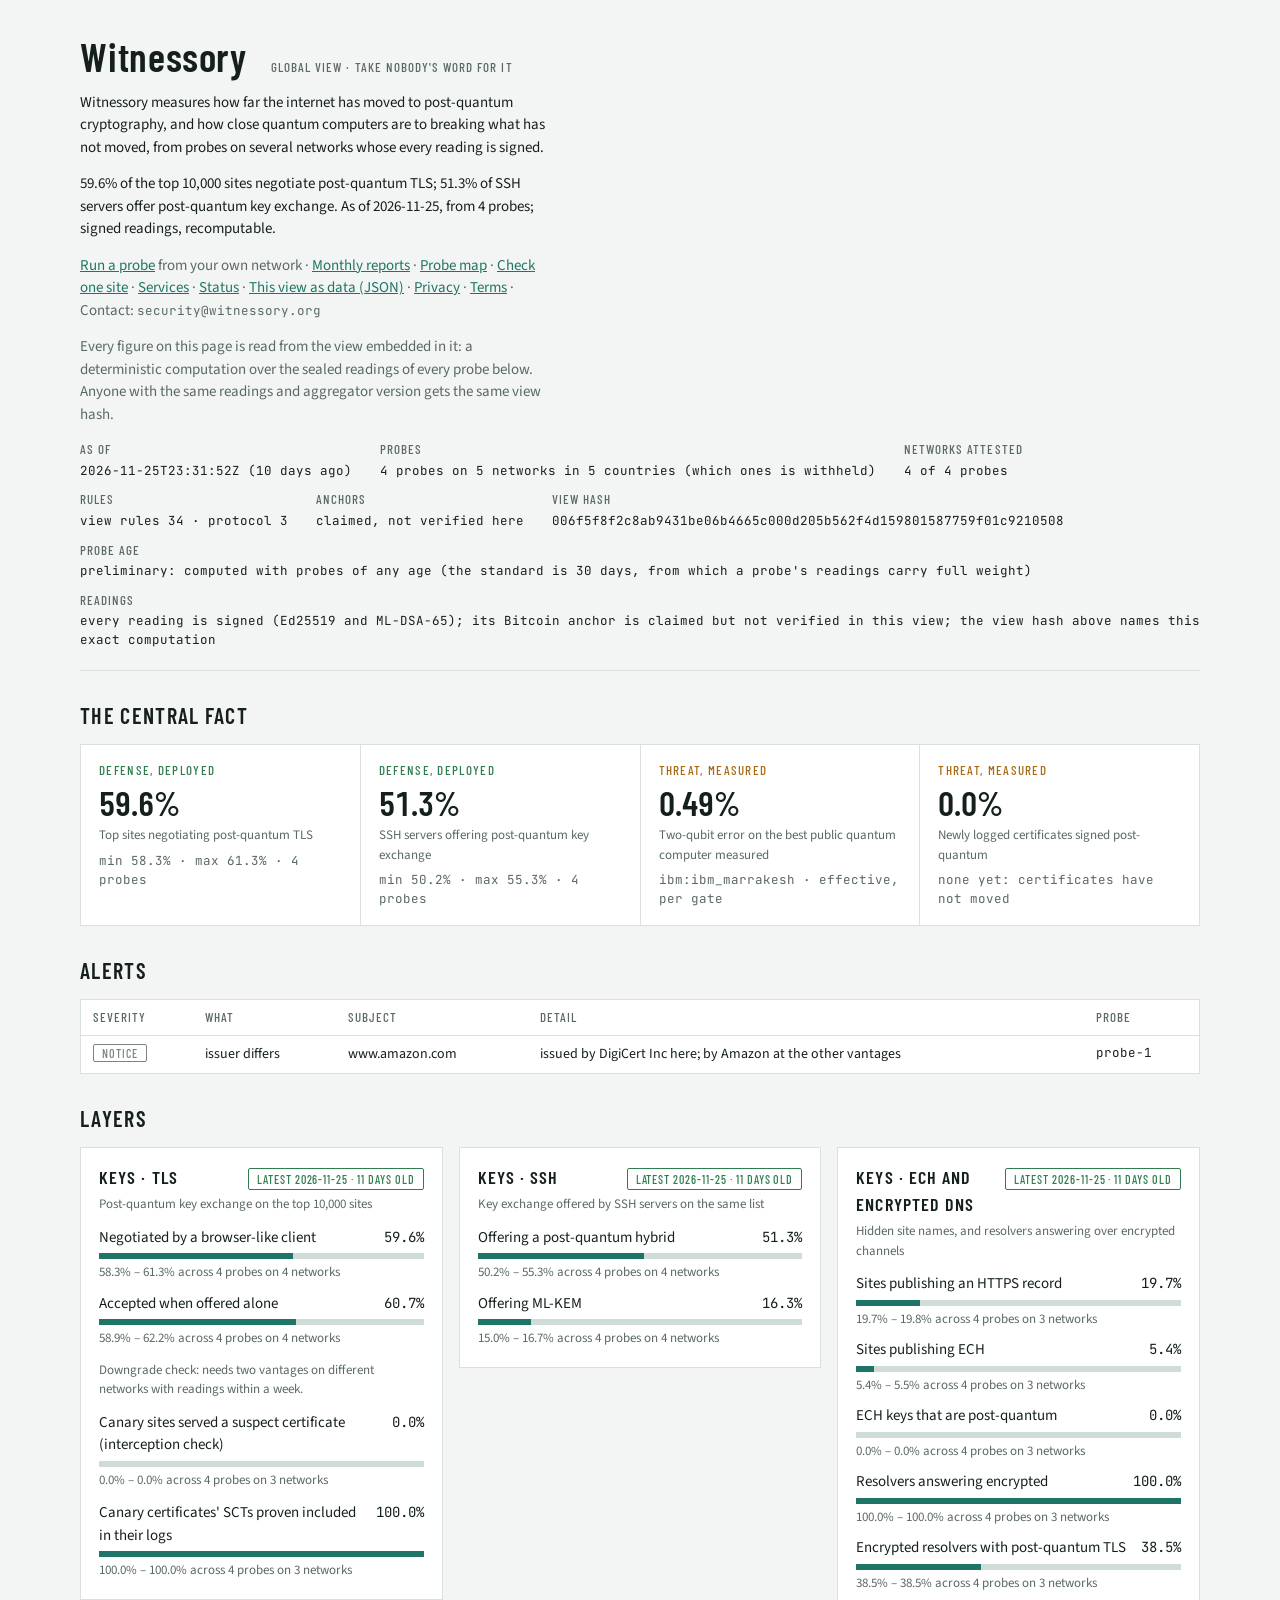
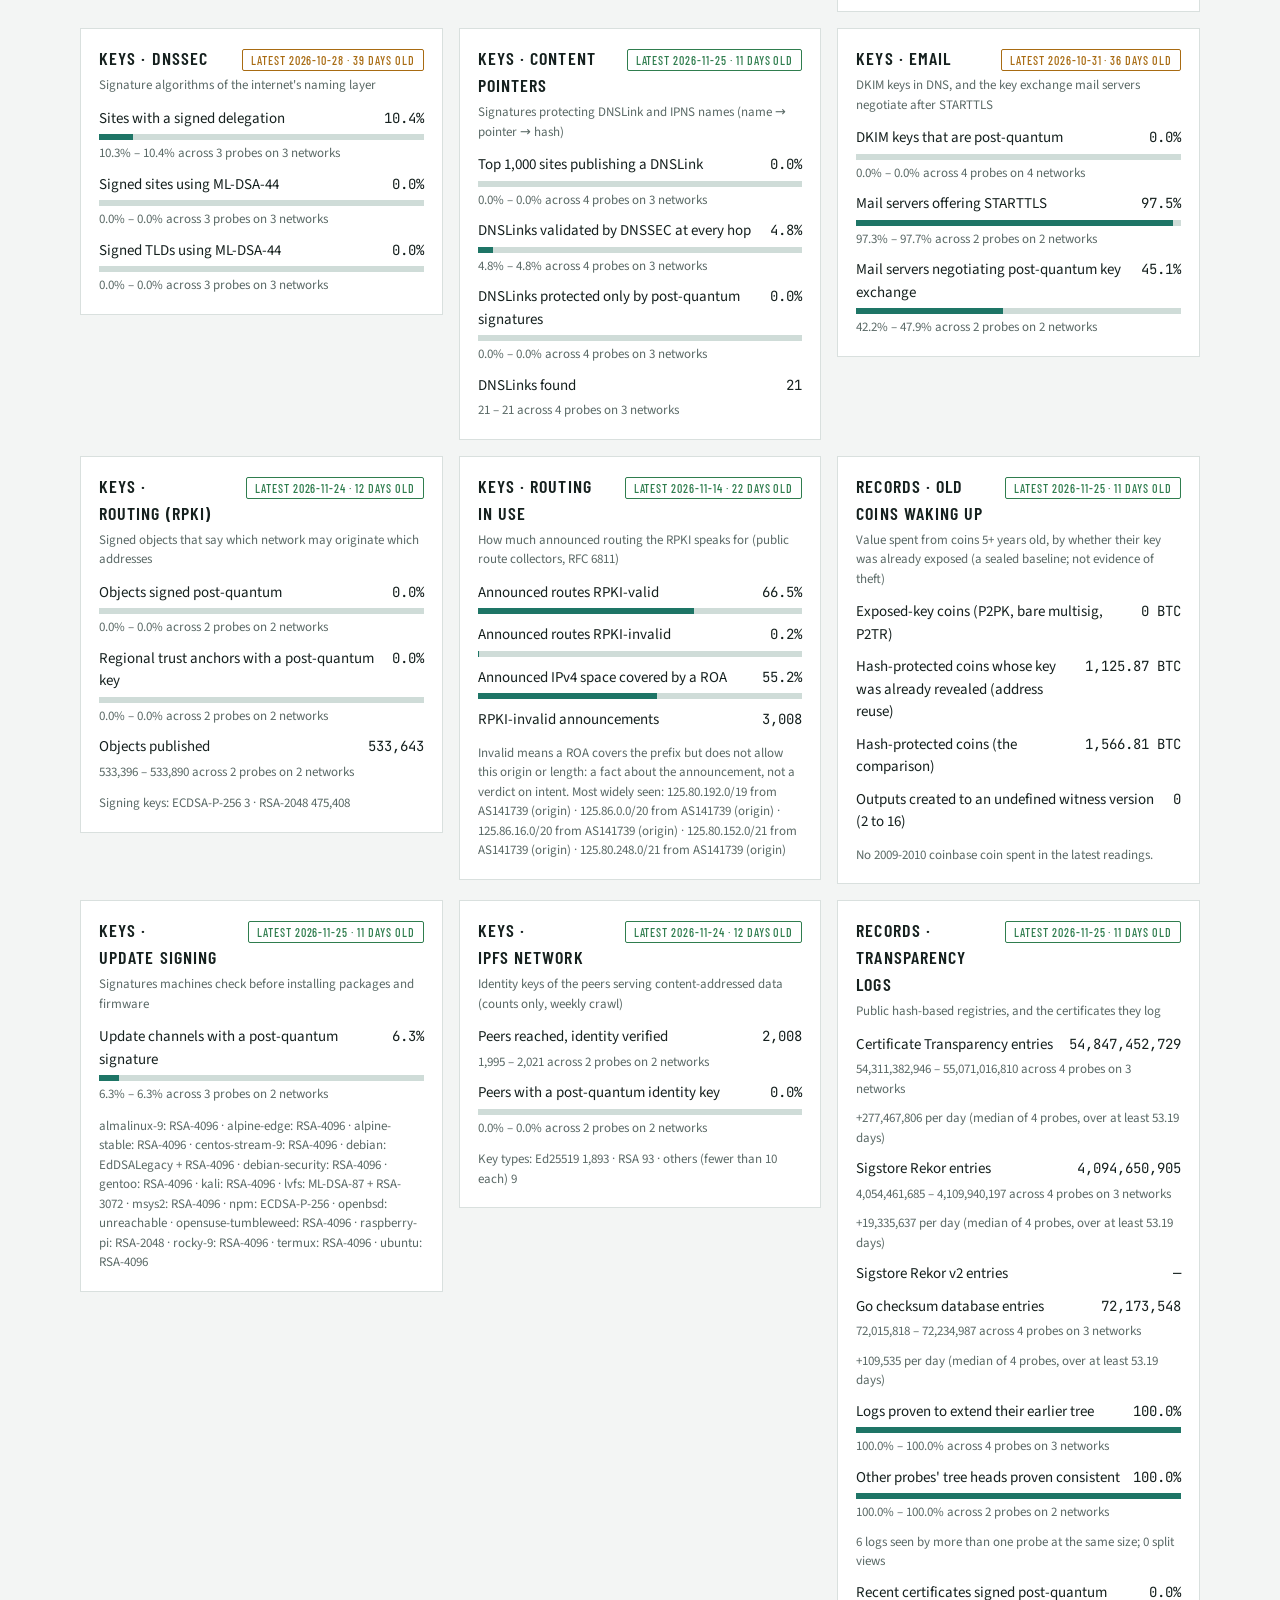
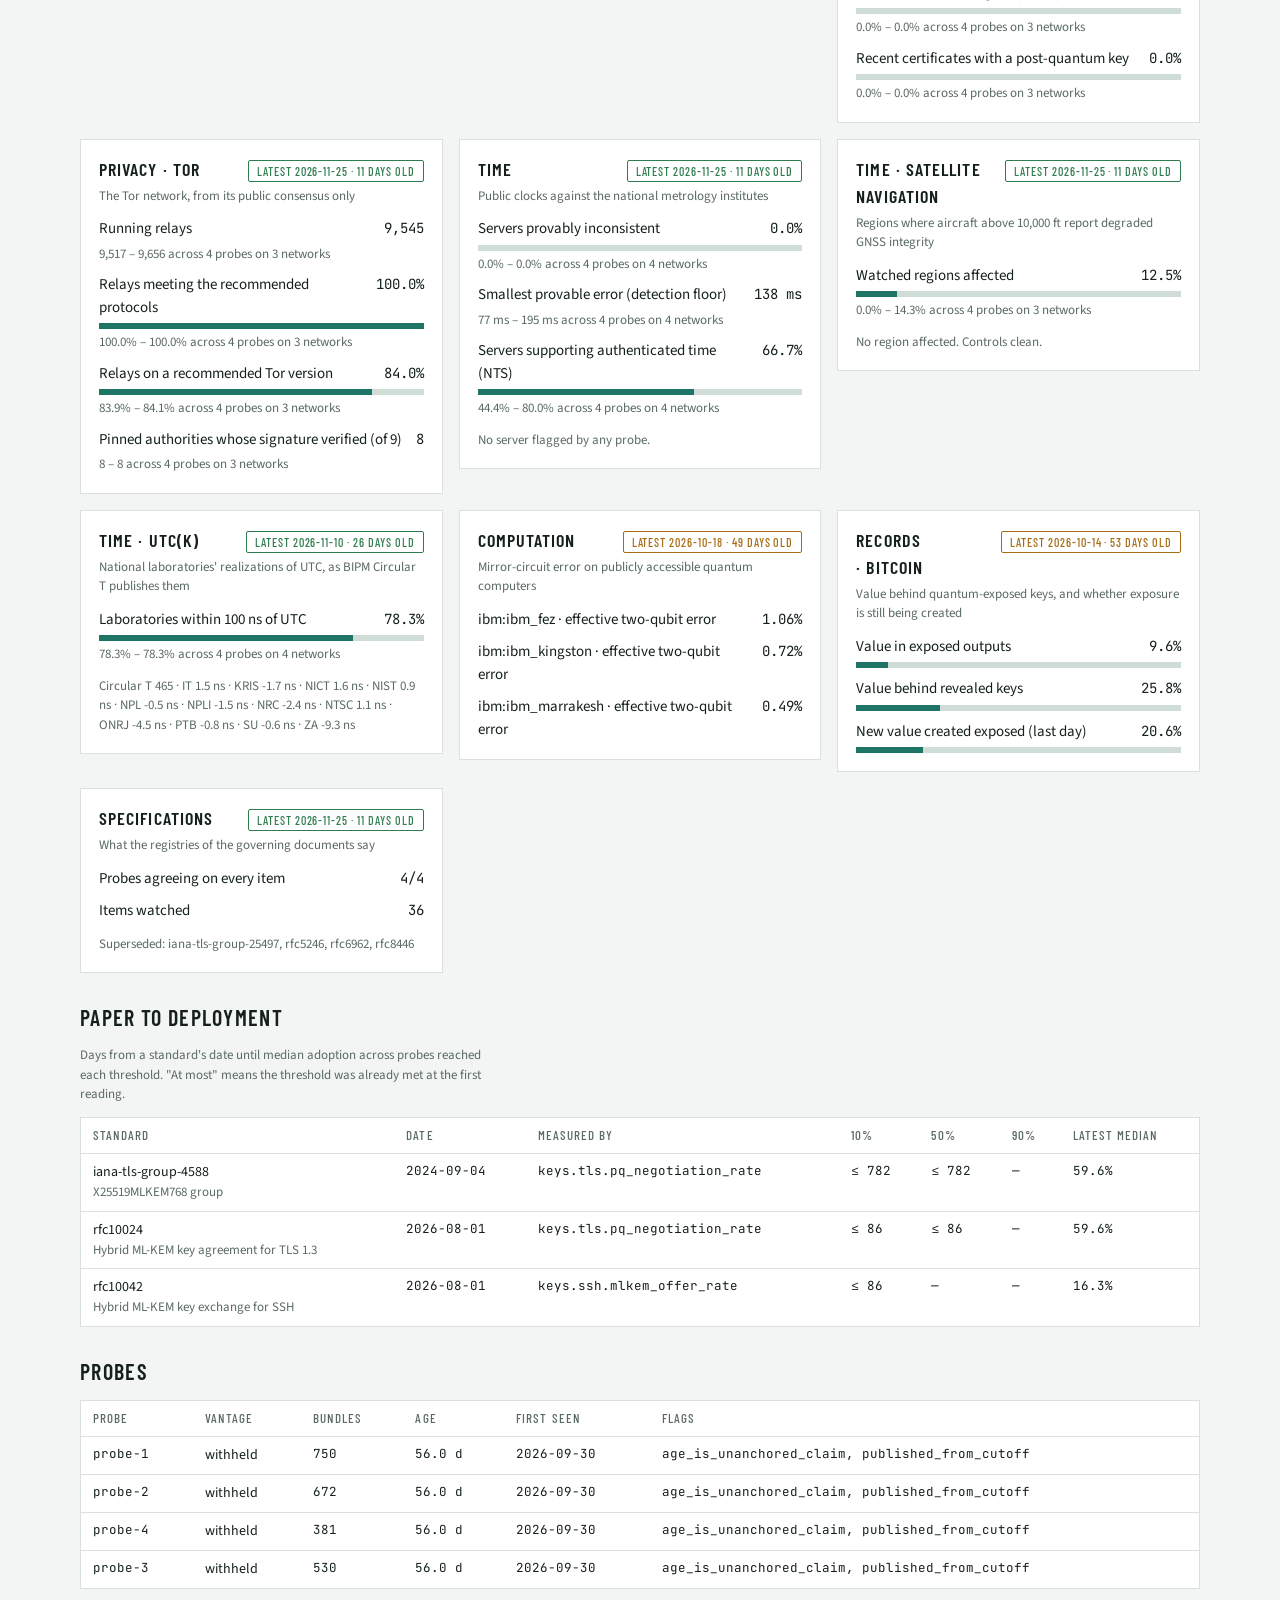
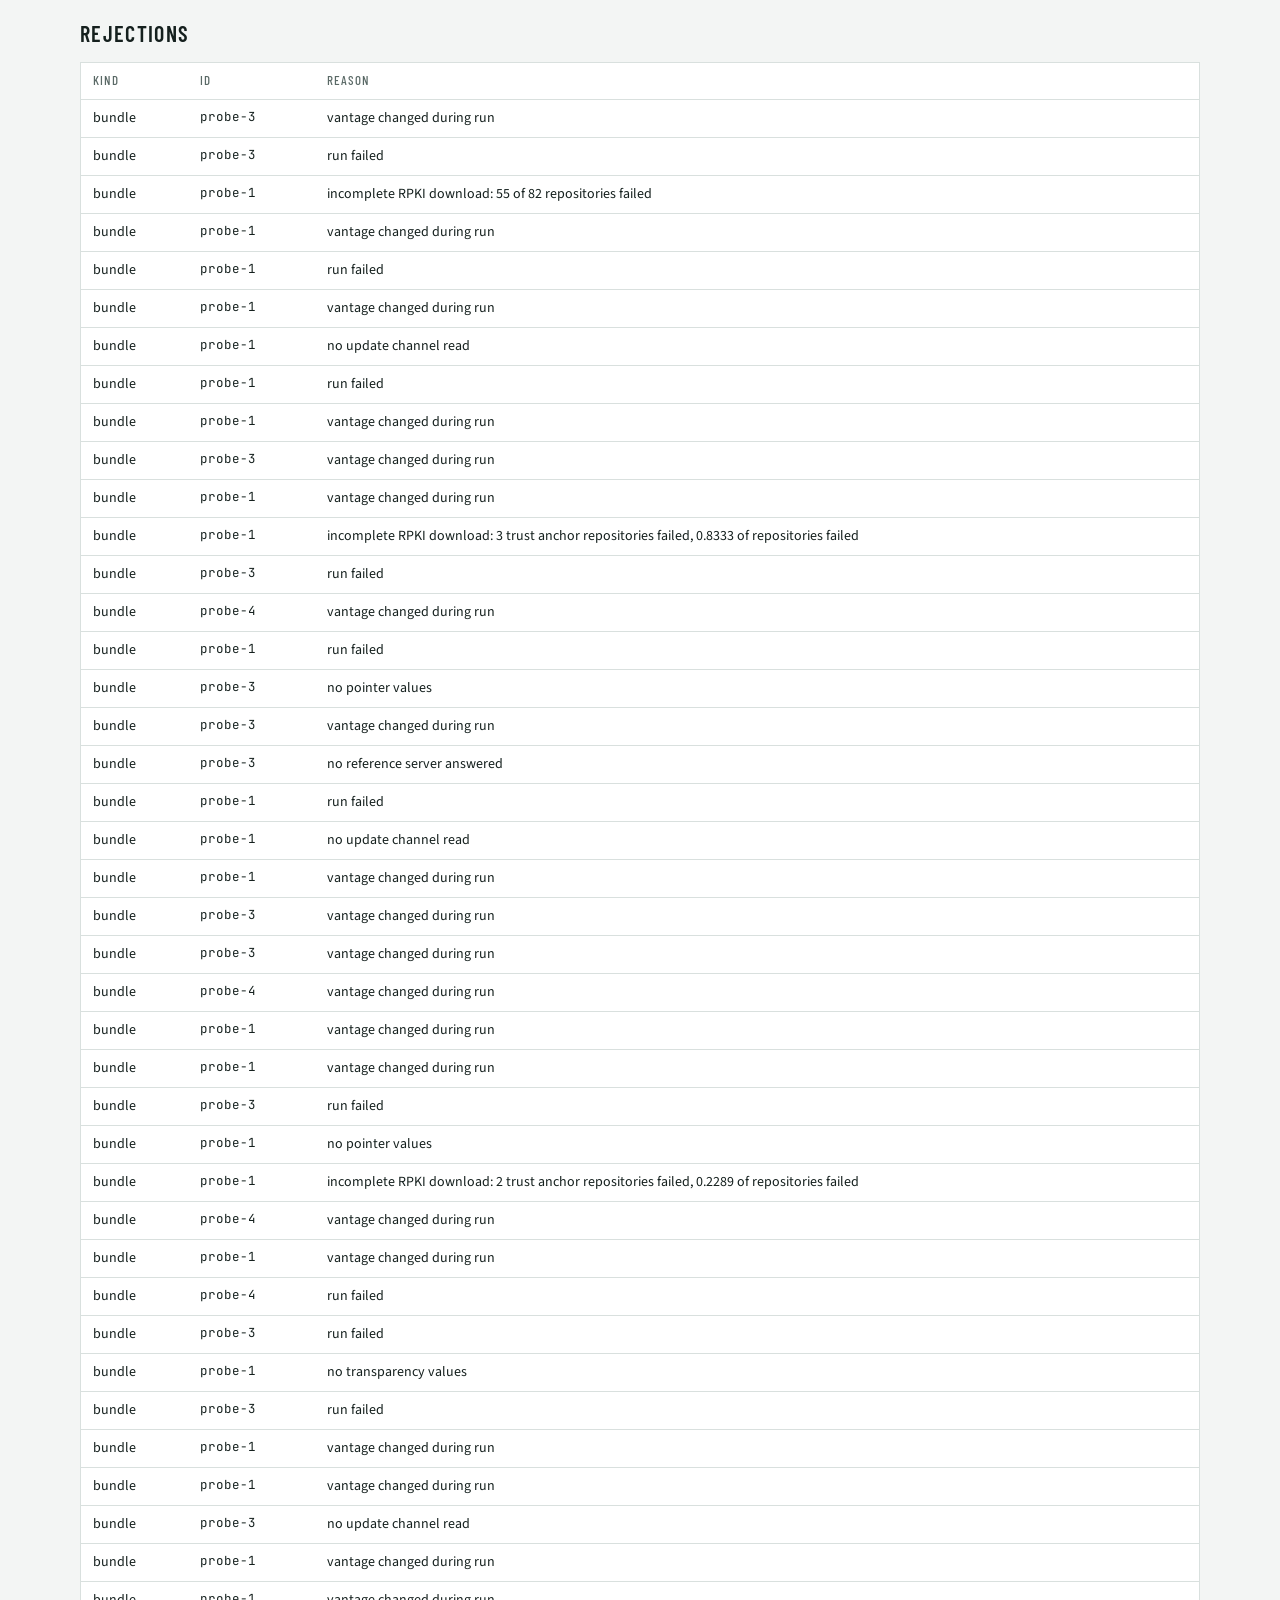
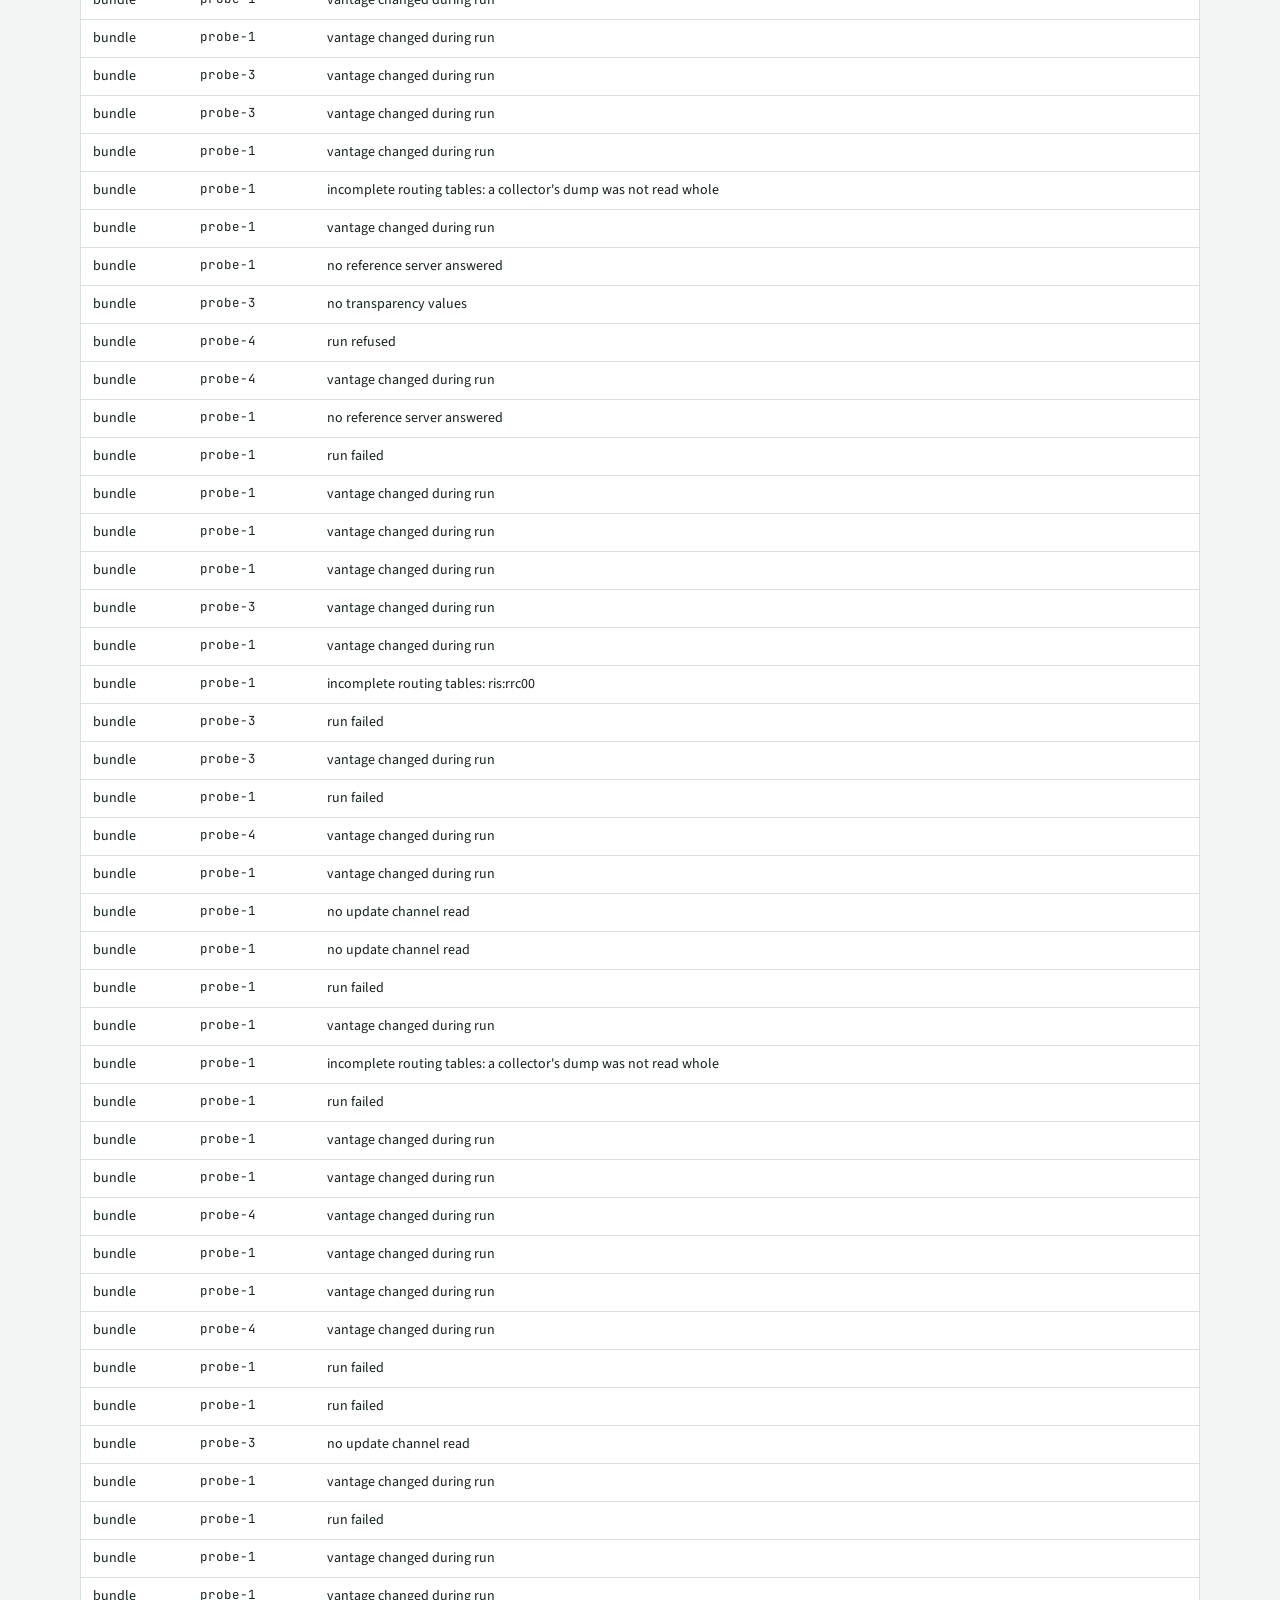
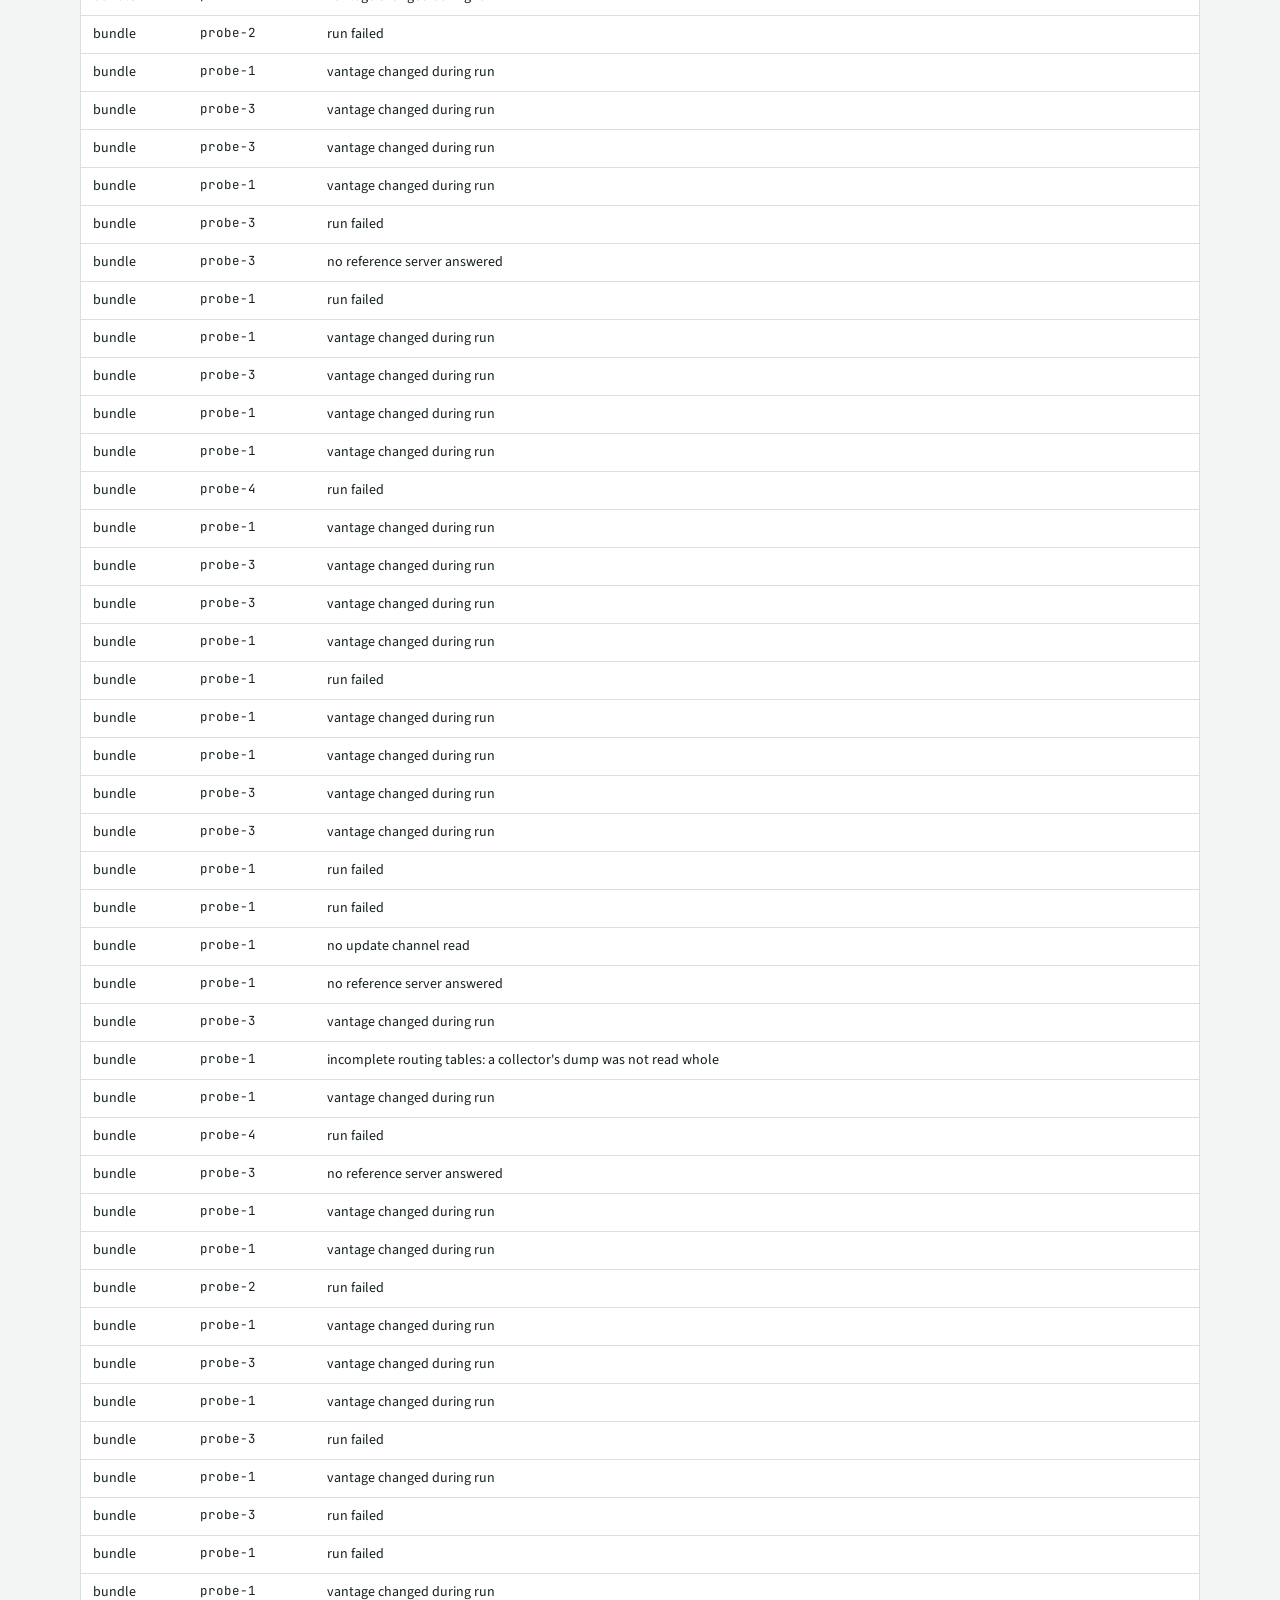
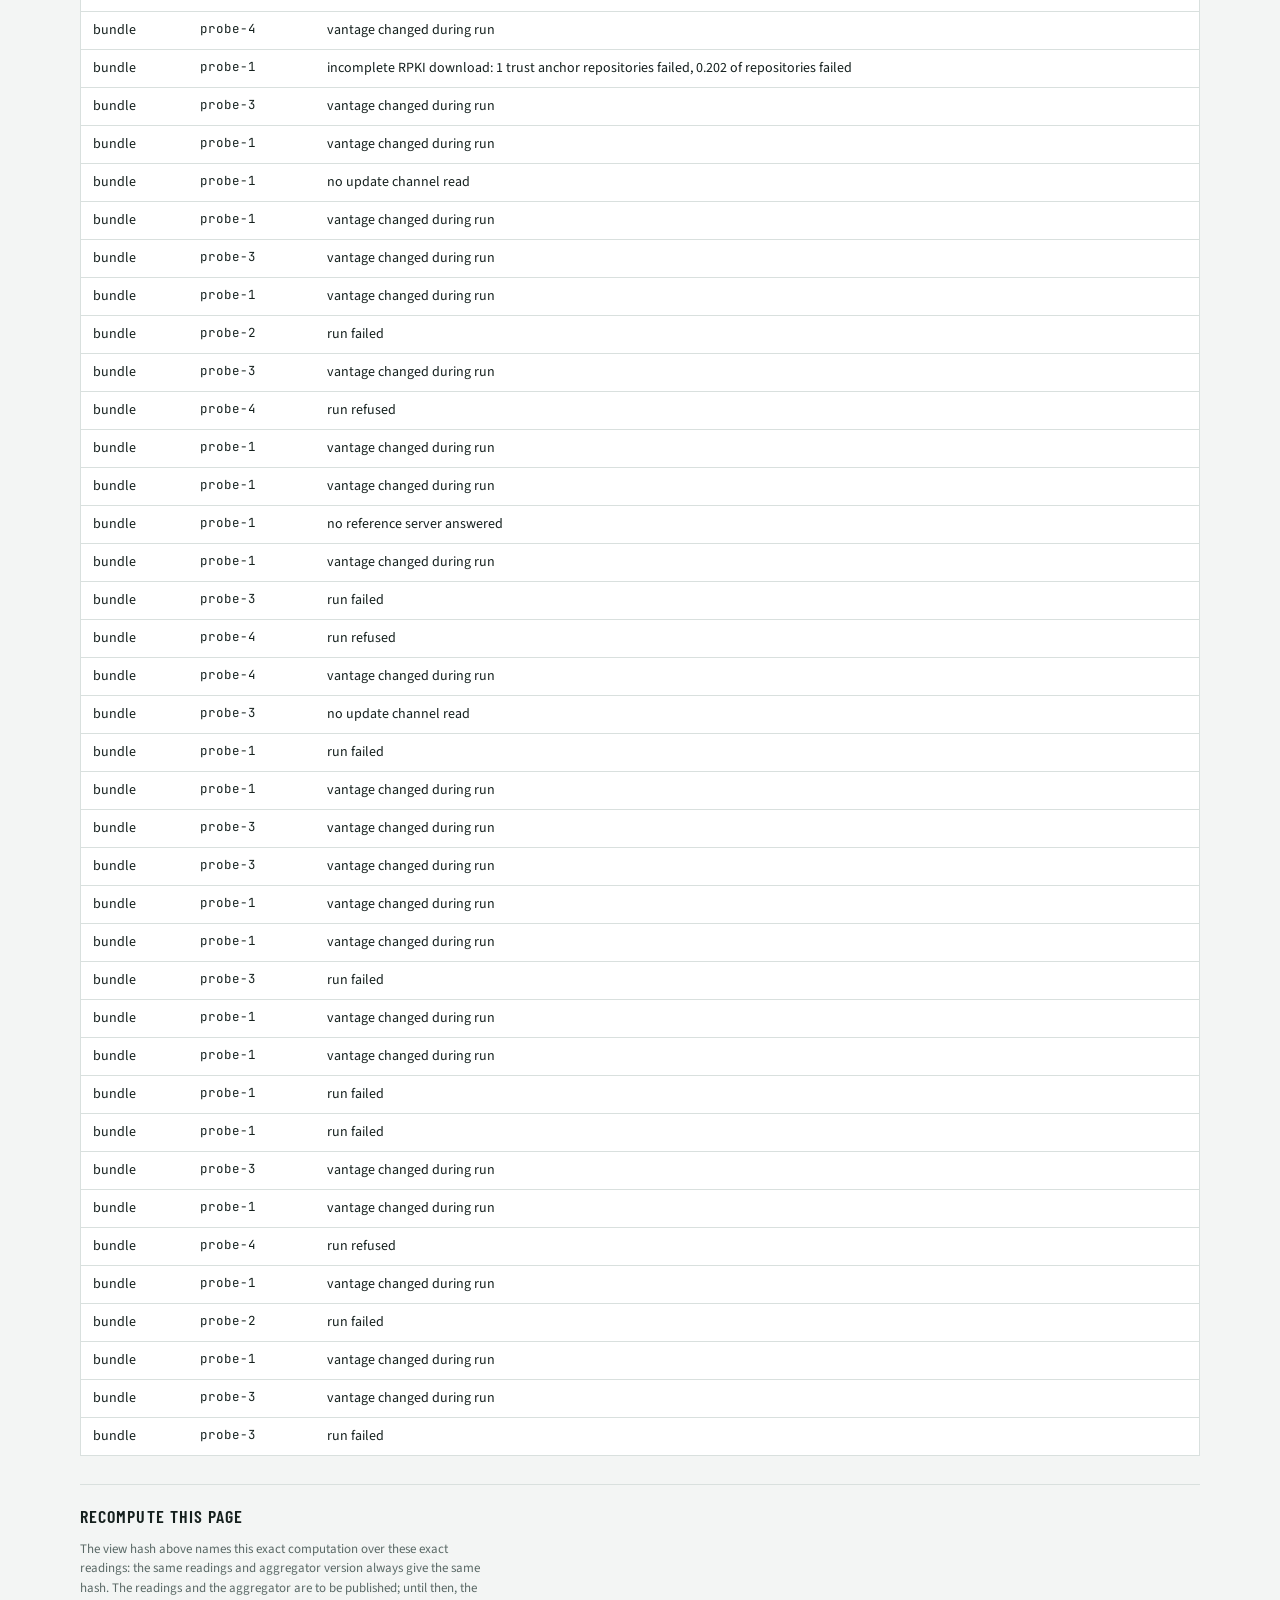
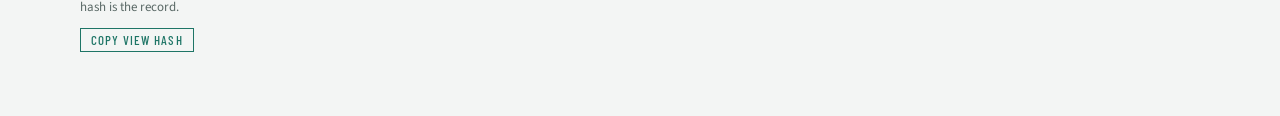
==== commit c2d6ebd3: "Dashboard: hourly refresh" ====
--- a/index.html
+++ b/index.html
@@ -152,7 +152,7 @@
   </footer>
 </div>
 
-<script type="application/json" id="view">{"alerts":[{"detail":"issued by DigiCert Inc here; by Amazon at the other vantages","kind":"issuer_differs","layer":"interception","probe_id":"probe-1","severity":"notice","subject":"www.amazon.com"}],"evidence_withheld":19,"inputs":{"bundles_used":71},"layers":{"attestation":{"probe-1":{"attested_by":["probe-2"],"status":"attested"},"probe-2":{"attested_by":["probe-1","probe-4","probe-3"],"status":"attested"},"probe-3":{"attested_by":["probe-2"],"status":"attested"},"probe-4":{"attested_by":["probe-2"],"status":"attested"}},"computation":{"by_backend":{"ibm:ibm_fez":{"max":0.010580577648184764,"median":0.010580577648184764,"min":0.010580577648184764,"n":1,"networks":1},"ibm:ibm_kingston":{"max":0.00724528753247744,"median":0.00724528753247744,"min":0.00724528753247744,"n":1,"networks":1},"ibm:ibm_marrakesh":{"max":0.004918378337907425,"median":0.004918378337907425,"min":0.004918378337907425,"n":1,"networks":1}},"headline":{"best_backend_median_effective_2q_error":{"backend":"ibm:ibm_marrakesh","max":0.004918378337907425,"median":0.004918378337907425,"min":0.004918378337907425,"n":1,"networks":1},"crqc_error_ratio":{"max":4.918378337907425,"median":4.918378337907425,"min":4.918378337907425,"n":1,"networks":1},"crqc_qubit_ratio":{"max":0.000156,"median":0.000156,"min":0.000156,"n":1,"networks":1},"machines_measured":3},"probes":[{"backend":"ibm:ibm_fez","created_utc":"2026-10-18","crqc_error_ratio":10.580577648184763,"crqc_qubit_ratio":0.000156,"effective_2q_error":0.010580577648184764,"eligible":true,"max_reliable_volume":128,"network_attested":true,"probe_id":"probe-3"},{"backend":"ibm:ibm_kingston","created_utc":"2026-10-18","crqc_error_ratio":7.24528753247744,"crqc_qubit_ratio":0.000156,"effective_2q_error":0.00724528753247744,"eligible":true,"max_reliable_volume":256,"network_attested":true,"probe_id":"probe-3"},{"backend":"ibm:ibm_marrakesh","created_utc":"2026-10-18","crqc_error_ratio":4.918378337907425,"crqc_qubit_ratio":0.000156,"effective_2q_error":0.004918378337907425,"eligible":true,"max_reliable_volume":256,"network_attested":true,"probe_id":"probe-3"}]},"dns":{"headline":{"ech_pq_kem_rate":{"max":0.0,"median":0.0,"min":0.0,"n":4,"networks":3},"ech_publish_rate":{"max":0.054879,"median":0.0544465,"min":0.054373,"n":4,"networks":3},"encrypted_pq_rate":{"max":0.384615,"median":0.384615,"min":0.384615,"n":4,"networks":3},"encrypted_resolver_rate":{"max":1.0,"median":1.0,"min":1.0,"n":4,"networks":3},"https_rr_rate":{"max":0.197986,"median":0.197399,"min":0.197115,"n":4,"networks":3}},"probes":[{"created_utc":"2026-11-24","ech_pq_kem_rate":0.0,"ech_publish_rate":0.054462,"eligible":true,"encrypted_pq_rate":0.384615,"encrypted_resolver_rate":1.0,"https_rr_rate":0.197972,"network_attested":true,"probe_id":"probe-1"},{"created_utc":"2026-11-22","ech_pq_kem_rate":0.0,"ech_publish_rate":0.054373,"eligible":true,"encrypted_pq_rate":0.384615,"encrypted_resolver_rate":1.0,"https_rr_rate":0.197115,"network_attested":true,"probe_id":"probe-2"},{"created_utc":"2026-11-17","ech_pq_kem_rate":0.0,"ech_publish_rate":0.054879,"eligible":true,"encrypted_pq_rate":0.384615,"encrypted_resolver_rate":1.0,"https_rr_rate":0.197399,"network_attested":true,"probe_id":"probe-4"},{"created_utc":"2026-11-25","ech_pq_kem_rate":0.0,"ech_publish_rate":0.054431,"eligible":true,"encrypted_pq_rate":0.384615,"encrypted_resolver_rate":1.0,"https_rr_rate":0.197986,"network_attested":true,"probe_id":"probe-3"}]},"dnssec":{"headline":{"pq_rate":{"max":0.0,"median":0.0,"min":0.0,"n":3,"networks":3},"signed_rate":{"max":0.104389,"median":0.103794,"min":0.103476,"n":3,"networks":3},"tld_pq_rate":{"max":0.0,"median":0.0,"min":0.0,"n":3,"networks":3}},"probes":[{"created_utc":"2026-10-27","eligible":true,"network_attested":true,"pq_rate":0.0,"probe_id":"probe-2","signed_rate":0.103476,"tld_pq_rate":0.0},{"created_utc":"2026-10-28","eligible":true,"network_attested":true,"pq_rate":0.0,"probe_id":"probe-4","signed_rate":0.104389,"tld_pq_rate":0.0},{"created_utc":"2026-10-27","eligible":true,"network_attested":true,"pq_rate":0.0,"probe_id":"probe-3","signed_rate":0.103794,"tld_pq_rate":0.0}]},"dormancy":{"early_coinbase_p2pk_spends":[],"headline":{"dormant_exposed_spent_sats":{"max":0,"median":0,"min":0,"n":1,"networks":1},"dormant_hash_protected_sats":{"max":156681292574,"median":156681292574,"min":156681292574,"n":1,"networks":1},"dormant_revealed_sats":{"max":112587370830,"median":112587370830,"min":112587370830,"n":1,"networks":1},"witness_v2_plus_outputs":{"max":0,"median":0,"min":0,"n":1,"networks":1}},"probes":[{"continues_previous":true,"created_utc":"2026-11-25","dormant_exposed_inputs":0,"dormant_exposed_spent_sats":0,"dormant_hash_protected_sats":156681292574,"dormant_revealed_sats":112587370830,"early_coinbase_p2pk_spends":[],"eligible":true,"from_height":977363,"gap_before":null,"network_attested":true,"probe_id":"probe-1","to_height":977523,"witness_v2_plus_list":[],"witness_v2_plus_outputs":0}]},"flow":{"headline":{"exposed_value_share":{"max":0.20639009,"median":0.20639009,"min":0.20639009,"n":1,"networks":1},"to_revealed_value_share":{"max":0.72339766,"median":0.72339766,"min":0.72339766,"n":1,"networks":1}},"probes":[{"created_utc":"2026-11-25","eligible":true,"exposed_value_share":0.20639009,"network_attested":true,"probe_id":"probe-1","to_revealed_value_share":0.72339766,"window":{"blocks":152,"from_block_time":1795525714,"from_height":977367,"hours":24.0,"to_block_time":1795611257,"to_height":977518}}]},"gnss":{"affected_regions":[],"controls_affected":[],"controls_spoofed":[],"headline":{"regions_affected_share":{"max":0.25,"median":0.125,"min":0.0,"n":4,"networks":3},"spoofing_regions_share":{"max":0.0,"median":0.0,"min":0.0,"n":4,"networks":3}},"probes":[{"affected_regions":["baltic_gdansk","persian_gulf"],"by_region":{"baltic_gdansk":{"affected":true,"poor_nic_share":[0.1071,0.1071],"qualifying":{"adsb.fi":28,"adsb.lol":28},"role":"reported","sources_agree":true},"black_sea_west":{"affected":false,"poor_nic_share":[0.0204,0.0577],"qualifying":{"adsb.fi":49,"adsb.lol":52},"role":"reported","sources_agree":true},"control-1":{"affected":false,"poor_nic_share":[0.0101,0.0101],"qualifying":{"adsb.fi":99,"adsb.lol":99},"role":"control","sources_agree":true},"control-2":{"affected":false,"poor_nic_share":[0.0071,0.0072],"qualifying":{"adsb.fi":140,"adsb.lol":139},"role":"control","sources_agree":true},"control-3":{"affected":false,"poor_nic_share":[0.0,0.0],"qualifying":{"adsb.fi":26,"adsb.lol":15},"role":"control","sources_agree":true},"control-4":{"affected":null,"poor_nic_share":[null,null],"qualifying":{"adsb.fi":0,"adsb.lol":3},"role":"control","sources_agree":null},"control-5":{"affected":false,"poor_nic_share":[0.0,0.0],"qualifying":{"adsb.fi":152,"adsb.lol":111},"role":"control","sources_agree":true},"eastern_mediterranean":{"affected":false,"poor_nic_share":[0.0,0.0192],"qualifying":{"adsb.fi":52,"adsb.lol":54},"role":"reported","sources_agree":true},"gulf_of_finland":{"affected":null,"poor_nic_share":[null,null],"qualifying":{"adsb.fi":6,"adsb.lol":6},"role":"reported","sources_agree":null},"levant":{"affected":null,"poor_nic_share":[null,null],"qualifying":{"adsb.fi":6,"adsb.lol":7},"role":"reported","sources_agree":null},"persian_gulf":{"affected":true,"poor_nic_share":[0.1087,0.1304],"qualifying":{"adsb.fi":46,"adsb.lol":46},"role":"reported","sources_agree":true},"punjab_border":{"affected":null,"poor_nic_share":[null,null],"qualifying":{"adsb.fi":2,"adsb.lol":2},"role":"reported","sources_agree":null}},"controls_affected":[],"controls_spoofed":[],"created_utc":"2026-11-25","eligible":true,"network_attested":true,"probe_id":"probe-1","regions_affected_share":0.25,"spoofing_regions":[],"spoofing_regions_share":0.0},{"affected_regions":[],"by_region":{"baltic_gdansk":{"affected":false,"poor_nic_share":[0.0,0.0],"qualifying":{"adsb.fi":32,"adsb.lol":31},"role":"reported","sources_agree":true},"black_sea_west":{"affected":false,"poor_nic_share":[0.069,0.0784],"qualifying":{"adsb.fi":58,"adsb.lol":51},"role":"reported","sources_agree":true},"control-1":{"affected":false,"poor_nic_share":[0.0187,0.0187],"qualifying":{"adsb.fi":107,"adsb.lol":107},"role":"control","sources_agree":true},"control-2":{"affected":false,"poor_nic_share":[0.0067,0.0067],"qualifying":{"adsb.fi":149,"adsb.lol":149},"role":"control","sources_agree":true},"control-3":{"affected":false,"poor_nic_share":[0.0,0.0],"qualifying":{"adsb.fi":28,"adsb.lol":18},"role":"control","sources_agree":true},"control-4":{"affected":null,"poor_nic_share":[null,null],"qualifying":{"adsb.fi":3,"adsb.lol":8},"role":"control","sources_agree":null},"control-5":{"affected":false,"poor_nic_share":[0.0,0.0],"qualifying":{"adsb.fi":181,"adsb.lol":145},"role":"control","sources_agree":true},"eastern_mediterranean":{"affected":false,"poor_nic_share":[0.0667,0.0811],"qualifying":{"adsb.fi":37,"adsb.lol":45},"role":"reported","sources_agree":true},"gulf_of_finland":{"affected":null,"poor_nic_share":[null,null],"qualifying":{"adsb.fi":5,"adsb.lol":5},"role":"reported","sources_agree":null},"levant":{"affected":null,"poor_nic_share":[null,null],"qualifying":{"adsb.fi":4,"adsb.lol":4},"role":"reported","sources_agree":null},"persian_gulf":{"affected":false,"poor_nic_share":[0.0789,0.122],"qualifying":{"adsb.fi":38,"adsb.lol":41},"role":"reported","sources_agree":false},"punjab_border":{"affected":null,"poor_nic_share":[null,null],"qualifying":{"adsb.fi":3,"adsb.lol":6},"role":"reported","sources_agree":null}},"controls_affected":[],"controls_spoofed":[],"created_utc":"2026-11-25","eligible":true,"network_attested":true,"probe_id":"probe-2","regions_affected_share":0.0,"spoofing_regions":[],"spoofing_regions_share":0.0},{"affected_regions":["baltic_gdansk"],"by_region":{"baltic_gdansk":{"affected":true,"poor_nic_share":[0.1316,0.1842],"qualifying":{"adsb.fi":38,"adsb.lol":38},"role":"reported","sources_agree":true},"black_sea_west":{"affected":false,"poor_nic_share":[0.08,0.0893],"qualifying":{"adsb.fi":56,"adsb.lol":50},"role":"reported","sources_agree":true},"control-1":{"affected":false,"poor_nic_share":[0.0,0.0],"qualifying":{"adsb.fi":92,"adsb.lol":92},"role":"control","sources_agree":true},"control-2":{"affected":false,"poor_nic_share":[0.0,0.0],"qualifying":{"adsb.fi":120,"adsb.lol":120},"role":"control","sources_agree":true},"control-3":{"affected":false,"poor_nic_share":[0.0,0.0],"qualifying":{"adsb.fi":26,"adsb.lol":13},"role":"control","sources_agree":true},"control-4":{"affected":null,"poor_nic_share":[null,null],"qualifying":{"adsb.fi":1,"adsb.lol":2},"role":"control","sources_agree":null},"control-5":{"affected":false,"poor_nic_share":[0.0,0.0],"qualifying":{"adsb.fi":195,"adsb.lol":149},"role":"control","sources_agree":true},"eastern_mediterranean":{"affected":false,"poor_nic_share":[0.0227,0.0435],"qualifying":{"adsb.fi":44,"adsb.lol":46},"role":"reported","sources_agree":true},"gulf_of_finland":{"affected":null,"poor_nic_share":[null,null],"qualifying":{"adsb.fi":7,"adsb.lol":7},"role":"reported","sources_agree":null},"levant":{"affected":null,"poor_nic_share":[null,null],"qualifying":{"adsb.fi":12,"adsb.lol":12},"role":"reported","sources_agree":null},"persian_gulf":{"affected":false,"poor_nic_share":[0.0213,0.04],"qualifying":{"adsb.fi":47,"adsb.lol":50},"role":"reported","sources_agree":true},"punjab_border":{"affected":null,"poor_nic_share":[null,null],"qualifying":{"adsb.fi":2,"adsb.lol":4},"role":"reported","sources_agree":null}},"controls_affected":[],"controls_spoofed":[],"created_utc":"2026-11-25","eligible":true,"network_attested":true,"probe_id":"probe-4","regions_affected_share":0.125,"spoofing_regions":[],"spoofing_regions_share":0.0},{"affected_regions":[],"by_region":{"baltic_gdansk":{"affected":null,"poor_nic_share":[null,null],"qualifying":{"adsb.fi":8,"adsb.lol":8},"role":"reported","sources_agree":null},"black_sea_west":{"affected":false,"poor_nic_share":[0.0952,0.1],"qualifying":{"adsb.fi":40,"adsb.lol":42},"role":"reported","sources_agree":false},"control-1":{"affected":false,"poor_nic_share":[0.0822,0.0822],"qualifying":{"adsb.fi":73,"adsb.lol":73},"role":"control","sources_agree":true},"control-2":{"affected":false,"poor_nic_share":[0.0526,0.0526],"qualifying":{"adsb.fi":57,"adsb.lol":57},"role":"control","sources_agree":true},"control-3":{"affected":false,"poor_nic_share":[0.0,0.0],"qualifying":{"adsb.fi":35,"adsb.lol":20},"role":"control","sources_agree":true},"control-4":{"affected":null,"poor_nic_share":[null,null],"qualifying":{"adsb.fi":3,"adsb.lol":5},"role":"control","sources_agree":null},"control-5":{"affected":false,"poor_nic_share":[0.0,0.0],"qualifying":{"adsb.fi":22,"adsb.lol":21},"role":"control","sources_agree":true},"eastern_mediterranean":{"affected":false,"poor_nic_share":[0.0,0.0],"qualifying":{"adsb.fi":34,"adsb.lol":37},"role":"reported","sources_agree":true},"gulf_of_finland":{"affected":null,"poor_nic_share":[null,null],"qualifying":{"adsb.fi":6,"adsb.lol":6},"role":"reported","sources_agree":null},"levant":{"affected":null,"poor_nic_share":[null,null],"qualifying":{"adsb.fi":12,"adsb.lol":12},"role":"reported","sources_agree":null},"persian_gulf":{"affected":false,"poor_nic_share":[0.0755,0.08],"qualifying":{"adsb.fi":50,"adsb.lol":53},"role":"reported","sources_agree":true},"punjab_border":{"affected":null,"poor_nic_share":[null,null],"qualifying":{"adsb.fi":6,"adsb.lol":8},"role":"reported","sources_agree":null}},"controls_affected":[],"controls_spoofed":[],"created_utc":"2026-11-25","eligible":true,"network_attested":true,"probe_id":"probe-3","regions_affected_share":0.0,"spoofing_regions":[],"spoofing_regions_share":0.0}],"regions_watched":["baltic_gdansk","black_sea_west","control-3","eastern_mediterranean","control-2","gulf_of_finland","levant","control-4","control-5","persian_gulf","punjab_border","control-1"],"spoofing_regions":[]},"interception":{"headline":{"canary_suspect_share":{"max":0.0,"median":0.0,"min":0.0,"n":4,"networks":3},"sct_inclusion_share":{"max":1.0,"median":1.0,"min":1.0,"n":4,"networks":3}},"issuer_seen_at_one_vantage_only":[{"elsewhere":["Amazon"],"issuer_o":"DigiCert Inc","probe_id":"probe-1","site":"www.amazon.com"}],"probes":[{"canary_suspect_share":0.0,"coverage":{"observed":30},"created_utc":"2026-11-25","eligible":true,"issuer_by_site":{"european-union.europa.eu":"Amazon","github.com":"Sectigo Limited","letsencrypt.org":"Let's Encrypt","proton.me":"Let's Encrypt","pypi.org":"GlobalSign nv-sa","signal.org":"Google Trust Services","telegram.org":"GoDaddy.com","www.amazon.com":"DigiCert Inc","www.apple.com":"Apple Inc.","www.bbc.co.uk":"GlobalSign nv-sa","www.cloudflare.com":"Google Trust Services","www.debian.org":"Let's Encrypt","www.digicert.com":"DigiCert Inc","www.facebook.com":"DigiCert Inc","www.google.com":"Google Trust Services","www.gov.uk":"GlobalSign nv-sa","www.iana.org":"Google Trust Services","www.icann.org":"Let's Encrypt","www.ietf.org":"Let's Encrypt","www.linkedin.com":"DigiCert Inc","www.microsoft.com":"Microsoft Corporation","www.mozilla.org":"Let's Encrypt","www.netflix.com":"DigiCert Inc","www.nytimes.com":"DigiCert Inc","www.python.org":"GlobalSign nv-sa","www.reddit.com":"DigiCert Inc","www.torproject.org":"Let's Encrypt","www.whatsapp.com":"DigiCert Inc","www.wikipedia.org":"Let's Encrypt","www.yahoo.com":"DigiCert Inc"},"network_attested":true,"probe_id":"probe-1","sct_inclusion_share":1.0,"sct_not_included":[],"suspect_sites":[]},{"canary_suspect_share":0.0,"coverage":{"observed":30},"created_utc":"2026-11-25","eligible":true,"issuer_by_site":{"european-union.europa.eu":"Amazon","github.com":"Sectigo Limited","letsencrypt.org":"Let's Encrypt","proton.me":"Let's Encrypt","pypi.org":"GlobalSign nv-sa","signal.org":"Google Trust Services","telegram.org":"GoDaddy.com","www.amazon.com":"Amazon","www.apple.com":"Apple Inc.","www.bbc.co.uk":"GlobalSign nv-sa","www.cloudflare.com":"Google Trust Services","www.debian.org":"Let's Encrypt","www.digicert.com":"DigiCert Inc","www.facebook.com":"DigiCert Inc","www.google.com":"Google Trust Services","www.gov.uk":"GlobalSign nv-sa","www.iana.org":"Google Trust Services","www.icann.org":"Let's Encrypt","www.ietf.org":"Let's Encrypt","www.linkedin.com":"DigiCert Inc","www.microsoft.com":"Microsoft Corporation","www.mozilla.org":"Let's Encrypt","www.netflix.com":"DigiCert Inc","www.nytimes.com":"DigiCert Inc","www.python.org":"GlobalSign nv-sa","www.reddit.com":"DigiCert Inc","www.torproject.org":"Let's Encrypt","www.whatsapp.com":"DigiCert Inc","www.wikipedia.org":"Let's Encrypt","www.yahoo.com":"DigiCert Inc"},"network_attested":true,"probe_id":"probe-2","sct_inclusion_share":1.0,"sct_not_included":[],"suspect_sites":[]},{"canary_suspect_share":0.0,"coverage":{"observed":30},"created_utc":"2026-11-23","eligible":true,"issuer_by_site":{"european-union.europa.eu":"Amazon","github.com":"Sectigo Limited","letsencrypt.org":"Let's Encrypt","proton.me":"Let's Encrypt","pypi.org":"GlobalSign nv-sa","signal.org":"Google Trust Services","telegram.org":"GoDaddy.com","www.amazon.com":"Amazon","www.apple.com":"Apple Inc.","www.bbc.co.uk":"GlobalSign nv-sa","www.cloudflare.com":"Google Trust Services","www.debian.org":"Let's Encrypt","www.digicert.com":"DigiCert Inc","www.facebook.com":"DigiCert Inc","www.google.com":"Google Trust Services","www.gov.uk":"GlobalSign nv-sa","www.iana.org":"Google Trust Services","www.icann.org":"Let's Encrypt","www.ietf.org":"Let's Encrypt","www.linkedin.com":"DigiCert Inc","www.microsoft.com":"Microsoft Corporation","www.mozilla.org":"Let's Encrypt","www.netflix.com":"DigiCert Inc","www.nytimes.com":"DigiCert Inc","www.python.org":"GlobalSign nv-sa","www.reddit.com":"DigiCert Inc","www.torproject.org":"Let's Encrypt","www.whatsapp.com":"DigiCert Inc","www.wikipedia.org":"Let's Encrypt","www.yahoo.com":"DigiCert Inc"},"network_attested":true,"probe_id":"probe-4","sct_inclusion_share":1.0,"sct_not_included":[],"suspect_sites":[]},{"canary_suspect_share":0.0,"coverage":{"observed":30},"created_utc":"2026-11-24","eligible":true,"issuer_by_site":{"european-union.europa.eu":"Amazon","github.com":"Sectigo Limited","letsencrypt.org":"Let's Encrypt","proton.me":"Let's Encrypt","pypi.org":"GlobalSign nv-sa","signal.org":"Google Trust Services","telegram.org":"GoDaddy.com","www.amazon.com":"Amazon","www.apple.com":"Apple Inc.","www.bbc.co.uk":"GlobalSign nv-sa","www.cloudflare.com":"Google Trust Services","www.debian.org":"Let's Encrypt","www.digicert.com":"DigiCert Inc","www.facebook.com":"DigiCert Inc","www.google.com":"Google Trust Services","www.gov.uk":"GlobalSign nv-sa","www.iana.org":"Google Trust Services","www.icann.org":"Let's Encrypt","www.ietf.org":"Let's Encrypt","www.linkedin.com":"DigiCert Inc","www.microsoft.com":"Microsoft Corporation","www.mozilla.org":"Let's Encrypt","www.netflix.com":"DigiCert Inc","www.nytimes.com":"DigiCert Inc","www.python.org":"GlobalSign nv-sa","www.reddit.com":"DigiCert Inc","www.torproject.org":"Let's Encrypt","www.whatsapp.com":"DigiCert Inc","www.wikipedia.org":"Let's Encrypt","www.yahoo.com":"DigiCert Inc"},"network_attested":true,"probe_id":"probe-3","sct_inclusion_share":1.0,"sct_not_included":[],"suspect_sites":[]}]},"ipfs":{"headline":{"discovered":{"max":3184,"median":3184.0,"min":3184,"n":2,"networks":2},"pq_identity_share":{"max":0.0,"median":0.0,"min":0.0,"n":2,"networks":2},"reachable_peers":{"max":2021,"median":2008.0,"min":1995,"n":2,"networks":2}},"key_types":{"Ed25519":1893,"RSA":93,"others (fewer than 10 each)":9},"probes":[{"created_utc":"2026-11-23","discovered":3184,"eligible":true,"key_types":{"Ed25519":1920,"RSA":92,"others (fewer than 10 each)":9},"network_attested":true,"pq_identity_share":0.0,"probe_id":"probe-2","reachable_peers":2021,"transports_offered":{"others (fewer than 10 each)":7,"quic-draft":339,"quic-v1":1568,"tcp":1942,"webrtc-direct":1006,"websocket":19,"websocket-secure":1033,"webtransport":1345}},{"created_utc":"2026-11-24","discovered":3184,"eligible":true,"key_types":{"Ed25519":1893,"RSA":93,"others (fewer than 10 each)":9},"network_attested":true,"pq_identity_share":0.0,"probe_id":"probe-4","reachable_peers":1995,"transports_offered":{"others (fewer than 10 each)":5,"quic-draft":332,"quic-v1":1573,"tcp":1946,"webrtc-direct":1011,"websocket":18,"websocket-secure":1032,"webtransport":1357}}]},"keys":{"diversity":{"countries":4,"networks":4},"downgrade":{},"headline":{"pq_negotiation_rate":{"max":0.613485,"median":0.596317,"min":0.582968,"n":4,"networks":4},"pq_support_rate":{"max":0.621746,"median":0.6067515,"min":0.588533,"n":4,"networks":4}},"probes":[{"coverage":{"intended":10000,"observed":674,"positive":404},"created_utc":"2026-10-27","eligible":true,"flags":[],"network_attested":true,"pq_negotiation_rate":0.599407,"pq_support_rate":0.621746,"probe_id":"probe-1"},{"coverage":{"intended":10000,"observed":8098,"positive":4968},"created_utc":"2026-11-25","eligible":true,"flags":[],"network_attested":true,"pq_negotiation_rate":0.613485,"pq_support_rate":0.615852,"probe_id":"probe-2"},{"coverage":{"intended":10000,"observed":8238,"positive":4887},"created_utc":"2026-10-28","eligible":true,"flags":[],"network_attested":true,"pq_negotiation_rate":0.593227,"pq_support_rate":0.597651,"probe_id":"probe-4"},{"coverage":{"intended":10000,"observed":8208,"positive":4785},"created_utc":"2026-10-26","eligible":true,"flags":[],"network_attested":true,"pq_negotiation_rate":0.582968,"pq_support_rate":0.588533,"probe_id":"probe-3"}]},"mail":{"headline":{"dkim_pq_rate":{"max":0.0,"median":0.0,"min":0.0,"n":4,"networks":4},"starttls_pq_rate":{"max":0.478927,"median":0.450612,"min":0.422297,"n":2,"networks":2},"starttls_rate":{"max":0.977419,"median":0.9750730000000001,"min":0.972727,"n":2,"networks":2}},"probes":[{"created_utc":"2026-10-29","dkim_by_algorithm":{"RSA-1024":395,"RSA-2048":358,"RSA-4096":1,"RSA-512":1,"RSA-768":11,"RSA-unparsed":5},"dkim_pq_rate":0.0,"eligible":true,"network_attested":true,"port_25_blocked":false,"probe_id":"probe-1","starttls_pq_rate":0.478927,"starttls_rate":0.972727},{"created_utc":"2026-10-29","dkim_by_algorithm":{"RSA-1024":397,"RSA-2048":358,"RSA-4096":1,"RSA-512":1,"RSA-768":11,"RSA-unparsed":5},"dkim_pq_rate":0.0,"eligible":true,"network_attested":true,"port_25_blocked":null,"probe_id":"probe-2","starttls_pq_rate":null,"starttls_rate":null},{"created_utc":"2026-10-31","dkim_by_algorithm":{"RSA-1024":375,"RSA-2048":344,"RSA-4096":1,"RSA-512":1,"RSA-768":10,"RSA-unparsed":3},"dkim_pq_rate":0.0,"eligible":true,"network_attested":true,"port_25_blocked":null,"probe_id":"probe-4","starttls_pq_rate":null,"starttls_rate":null},{"created_utc":"2026-10-29","dkim_by_algorithm":{"RSA-1024":395,"RSA-2048":358,"RSA-4096":1,"RSA-512":1,"RSA-768":11,"RSA-unparsed":5},"dkim_pq_rate":0.0,"eligible":true,"network_attested":true,"port_25_blocked":false,"probe_id":"probe-3","starttls_pq_rate":0.422297,"starttls_rate":0.977419}],"vantages_port_25_blocked":0},"pointers":{"headline":{"dnslink_publish_rate":{"max":0.0,"median":0.0,"min":0.0,"n":4,"networks":3},"dnslink_validated_rate":{"max":0.047619,"median":0.047619,"min":0.047619,"n":4,"networks":3},"pointers_found":{"max":21,"median":21,"min":21,"n":4,"networks":3},"pq_rate":{"max":0.0,"median":0.0,"min":0.0,"n":4,"networks":3}},"probes":[{"created_utc":"2026-11-16","dnslink_publish_rate":0.0,"dnslink_validated_rate":0.047619,"eligible":true,"network_attested":true,"pointers_found":21,"pq_rate":0.0,"probe_id":"probe-1"},{"created_utc":"2026-11-22","dnslink_publish_rate":0.0,"dnslink_validated_rate":0.047619,"eligible":true,"network_attested":true,"pointers_found":21,"pq_rate":0.0,"probe_id":"probe-2"},{"created_utc":"2026-11-17","dnslink_publish_rate":0.0,"dnslink_validated_rate":0.047619,"eligible":true,"network_attested":true,"pointers_found":21,"pq_rate":0.0,"probe_id":"probe-4"},{"created_utc":"2026-11-25","dnslink_publish_rate":0.0,"dnslink_validated_rate":0.047619,"eligible":true,"network_attested":true,"pointers_found":21,"pq_rate":0.0,"probe_id":"probe-3"}]},"records":{"blocks_seen":2,"headline":{"base_blockhash":"0000000000000000000096ce1859377b8d3af5b6070ad79113ce1b7dadc9b8df","censuses_agree_exactly":true,"exposed_share":{"max":0.096142,"median":0.096142,"min":0.096142,"n":1,"networks":1},"independent_censuses":1,"networks":1},"probes":[{"base_blockhash":"0000000000000000000096ce1859377b8d3af5b6070ad79113ce1b7dadc9b8df","content_sha256":"aeca06034db768579746f2c6d7aa667e91b09902134ab70190f69dd8ada7394d","created_utc":"2026-10-14","eligible":true,"exposed_share":0.096142,"flags":[],"network_attested":true,"probe_id":"probe-1"},{"base_blockhash":"000000000000000000017bd11bfd8ad575ab5f502ec15911d0edac2314eefd80","content_sha256":"5254a719bf4d1f1dd7ac070b585f197156ef7a9b304caf183a13c9e1f9db9452","created_utc":"2026-10-01","eligible":true,"exposed_share":0.096244,"flags":[],"network_attested":true,"probe_id":"probe-2"}]},"reuse":{"blocks_seen":1,"headline":{"base_blockhash":"000000000000000000014f15166997afc46717586751b21923c3154f0fddc608","exposed_or_revealed_share":{"max":0.35389743,"median":0.35389743,"min":0.35389743,"n":1,"networks":1},"independent_joins":1,"joins_agree_exactly":true,"networks":1,"revealed_share":{"max":0.25774999,"median":0.25774999,"min":0.25774999,"n":1,"networks":1}},"probes":[{"base_blockhash":"000000000000000000014f15166997afc46717586751b21923c3154f0fddc608","counts":{"revealed_sats":518021366507451,"revealed_utxos":44831730,"total_sats":2009782299828228},"created_utc":"2026-10-14","eligible":true,"exposed_or_revealed_share":0.35389743,"network_attested":true,"probe_id":"probe-1","revealed_share":0.25774999}]},"routing":{"headline":{"covered_space_share":{"max":0.552077,"median":0.552077,"min":0.552077,"n":1,"networks":1},"invalid_announcements":{"max":3008,"median":3008,"min":3008,"n":1,"networks":1},"rpki_invalid_share":{"max":0.002117,"median":0.002117,"min":0.002117,"n":1,"networks":1},"rpki_not_found_share":{"max":0.332812,"median":0.332812,"min":0.332812,"n":1,"networks":1},"rpki_valid_share":{"max":0.665071,"median":0.665071,"min":0.665071,"n":1,"networks":1}},"most_widely_seen_invalid":[{"origin":141739,"peers":60,"prefix":"125.80.192.0/19","reason":"origin"},{"origin":141739,"peers":60,"prefix":"125.86.0.0/20","reason":"origin"},{"origin":141739,"peers":60,"prefix":"125.86.16.0/20","reason":"origin"},{"origin":141739,"peers":60,"prefix":"125.80.152.0/21","reason":"origin"},{"origin":141739,"peers":60,"prefix":"125.80.248.0/21","reason":"origin"},{"origin":141739,"peers":60,"prefix":"125.81.232.0/21","reason":"origin"},{"origin":141739,"peers":60,"prefix":"125.86.136.0/21","reason":"origin"},{"origin":140320,"peers":60,"prefix":"218.15.120.0/21","reason":"origin"},{"origin":141739,"peers":60,"prefix":"125.80.76.0/22","reason":"origin"},{"origin":141739,"peers":60,"prefix":"125.80.108.0/22","reason":"origin"},{"origin":141739,"peers":60,"prefix":"125.84.232.0/22","reason":"origin"},{"origin":141739,"peers":60,"prefix":"125.86.84.0/22","reason":"origin"},{"origin":141739,"peers":60,"prefix":"125.86.128.0/22","reason":"origin"},{"origin":141739,"peers":60,"prefix":"125.86.132.0/22","reason":"origin"},{"origin":141739,"peers":60,"prefix":"125.87.148.0/22","reason":"origin"},{"origin":140320,"peers":60,"prefix":"218.15.116.0/22","reason":"origin"},{"origin":140320,"peers":60,"prefix":"218.15.120.0/22","reason":"origin"},{"origin":135089,"peers":60,"prefix":"125.88.124.0/23","reason":"origin"},{"origin":135089,"peers":60,"prefix":"121.14.201.0/24","reason":"origin"},{"origin":135089,"peers":60,"prefix":"121.14.203.0/24","reason":"origin"}],"probes":[{"collectors_read":["ris:rrc00","routeviews:route-views2"],"covered_space_share":0.552077,"created_utc":"2026-11-14","eligible":true,"invalid_announcements":3008,"most_widely_seen_invalid":[{"origin":141739,"peers":60,"prefix":"125.80.192.0/19","reason":"origin"},{"origin":141739,"peers":60,"prefix":"125.86.0.0/20","reason":"origin"},{"origin":141739,"peers":60,"prefix":"125.86.16.0/20","reason":"origin"},{"origin":141739,"peers":60,"prefix":"125.80.152.0/21","reason":"origin"},{"origin":141739,"peers":60,"prefix":"125.80.248.0/21","reason":"origin"},{"origin":141739,"peers":60,"prefix":"125.81.232.0/21","reason":"origin"},{"origin":141739,"peers":60,"prefix":"125.86.136.0/21","reason":"origin"},{"origin":140320,"peers":60,"prefix":"218.15.120.0/21","reason":"origin"},{"origin":141739,"peers":60,"prefix":"125.80.76.0/22","reason":"origin"},{"origin":141739,"peers":60,"prefix":"125.80.108.0/22","reason":"origin"},{"origin":141739,"peers":60,"prefix":"125.84.232.0/22","reason":"origin"},{"origin":141739,"peers":60,"prefix":"125.86.84.0/22","reason":"origin"},{"origin":141739,"peers":60,"prefix":"125.86.128.0/22","reason":"origin"},{"origin":141739,"peers":60,"prefix":"125.86.132.0/22","reason":"origin"},{"origin":141739,"peers":60,"prefix":"125.87.148.0/22","reason":"origin"},{"origin":140320,"peers":60,"prefix":"218.15.116.0/22","reason":"origin"},{"origin":140320,"peers":60,"prefix":"218.15.120.0/22","reason":"origin"},{"origin":135089,"peers":60,"prefix":"125.88.124.0/23","reason":"origin"},{"origin":135089,"peers":60,"prefix":"121.14.201.0/24","reason":"origin"},{"origin":135089,"peers":60,"prefix":"121.14.203.0/24","reason":"origin"}],"network_attested":true,"payloads_sha256":"276ef993aba3078bcaf6aa4f36ffaf3d346b747d88aa8c9e07f60a6cd121c749","probe_id":"probe-1","rpki_invalid_share":0.002117,"rpki_not_found_share":0.332812,"rpki_valid_share":0.665071}]},"rpki":{"by_signature_family":{"RSA":533890},"by_subject_key":{"ECDSA-P-256":3,"RSA-2048":475408},"headline":{"pq_signed_share":{"max":0.0,"median":0.0,"min":0.0,"n":2,"networks":2},"published_objects":{"max":533890,"median":533643.0,"min":533396,"n":2,"networks":2},"trust_anchor_pq_share":{"max":0.0,"median":0.0,"min":0.0,"n":2,"networks":2},"validated_payloads":{"max":1039271,"median":1038578.5,"min":1037886,"n":2,"networks":2}},"probes":[{"by_signature_family":{"RSA":533396},"by_subject_key":{"ECDSA-P-256":3,"RSA-2048":474976},"created_utc":"2026-11-21","eligible":true,"network_attested":true,"objects_by_repository":{"https://akane.maru.co.jp/oshirase.xml":41,"https://alias.rpki-measurement.site/rrdp/notification.xml":4,"https://ca.nat.moe/rrdp/notification.xml":101,"https://ca.rg.net/rrdp/notify.xml":15,"https://cloudie.rpki.app/rrdp/notification.xml":437,"https://krill.47272.net/rrdp/notification.xml":221,"https://krill.accuristechnologies.ca/rrdp/notification.xml":52,"https://krill.clnexus.dev/rrdp/notification.xml":7,"https://krill.cxy.hk/rrdp/notification.xml":12,"https://krill.dacs.utwente.nl/rrdp/notification.xml":9,"https://krill.dispaisy.systems/rrdp/notification.xml":36,"https://krill.peering.ee.columbia.edu/rrdp/notification.xml":13,"https://krill.peravix.group/rrdp/notification.xml":3,"https://krill.proxy-arp.network/rrdp/notification.xml":47,"https://krill.rg.net/rrdp/notification.xml":13,"https://krill.rpki-measurement.site/rrdp/notification.xml":9,"https://krill.starlamp.su/rrdp/notification.xml":3,"https://krill.sy5.nsw.au.infininet.com.au/rrdp/notification.xml":29,"https://magellan.ipxo.com/rrdp/notification.xml":452,"https://repo.nkn.in/notification.xml":4,"https://repo.rpki.space/rrdp/notification.xml":102,"https://repo2.nkn.in/notification.xml":23,"https://rov-measurements.nlnetlabs.net/rrdp/notification.xml":2,"https://rpki-01.pdxnet.uk/rrdp/notification.xml":91,"https://rpki-pp.com/rrdp/notification.xml":17,"https://rpki-publication.haruue.net/rrdp/notification.xml":6,"https://rpki-repo.datahub-ix.net/rrdp/notification.xml":4,"https://rpki-repo.netplanety.com.br/rrdp/notification.xml":7,"https://rpki-repo.registro.br/rrdp/notification.xml":32237,"https://rpki-repository.nic.ad.jp/rrdp/ap/notification.xml":8497,"https://rpki-rrdp.idnic.net/rrdp/notification.xml":16430,"https://rpki-rrdp.mnihyc.com/rrdp/notification.xml":6,"https://rpki-rrdp.us-east-2.amazonaws.com/rrdp/08c2f264-23f9-49fb-9d43-f8b50bec9261/notification.xml":1486,"https://rpki-rrdp.us-east-2.amazonaws.com/rrdp/20aa329b-fc52-4c61-bf53-09725c042942/notification.xml":6834,"https://rpki-rrdp.us-east-2.amazonaws.com/rrdp/2df51cd2-e6af-493a-a88a-3221d01f7d90/notification.xml":22,"https://rpki-rrdp.us-east-2.amazonaws.com/rrdp/2f059a21-d41b-4846-b7ae-7ea38c32fd4c/notification.xml":44,"https://rpki-rrdp.us-east-2.amazonaws.com/rrdp/395c874a-bcf9-4f7c-b900-d255072c3ee7/notification.xml":74,"https://rpki-rrdp.us-east-2.amazonaws.com/rrdp/42582c67-dd3f-4bc5-ba60-e97e552c6e35/notification.xml":28,"https://rpki-rrdp.us-east-2.amazonaws.com/rrdp/517f3ed7-58b5-4796-be37-14d62e48f056/notification.xml":475,"https://rpki-rrdp.us-east-2.amazonaws.com/rrdp/54602fb0-a9d4-4f9f-b0ca-be2a139ea92b/notification.xml":358,"https://rpki-rrdp.us-east-2.amazonaws.com/rrdp/602a26e5-4a9e-4e5e-89f0-ef891490d9c9/notification.xml":24,"https://rpki-rrdp.us-east-2.amazonaws.com/rrdp/62b3479e-d188-4fbf-a2b8-0558d7e495cd/notification.xml":4,"https://rpki-rrdp.us-east-2.amazonaws.com/rrdp/708aafaf-00b4-485b-854c-0b32ca30f57b/notification.xml":7,"https://rpki-rrdp.us-east-2.amazonaws.com/rrdp/71e5236f-c6f1-4928-a1b9-8def09c06085/notification.xml":3,"https://rpki-rrdp.us-east-2.amazonaws.com/rrdp/967a255c-d680-42d3-9ec3-ecb3f9da088c/notification.xml":205,"https://rpki-rrdp.us-east-2.amazonaws.com/rrdp/98c1c974-4608-4b75-8781-dc145101a9bd/notification.xml":4,"https://rpki-rrdp.us-east-2.amazonaws.com/rrdp/a841823c-a10d-477c-bfdf-4086f0b1594c/notification.xml":13,"https://rpki-rrdp.us-east-2.amazonaws.com/rrdp/b3f6b688-cff4-402f-97d5-02f6f1886b7e/notification.xml":5,"https://rpki-rrdp.us-east-2.amazonaws.com/rrdp/b8a1dd25-c313-4f25-ac21-bf55514d9c7d/notification.xml":95,"https://rpki-rrdp.us-east-2.amazonaws.com/rrdp/bd48a1fa-3471-4ab2-8508-ad36b96813e4/notification.xml":23,"https://rpki-rrdp.us-east-2.amazonaws.com/rrdp/c3cd7c24-12cb-4abc-8fd2-5e2bcbb85ae6/notification.xml":39,"https://rpki-rrdp.us-east-2.amazonaws.com/rrdp/c474d778-43cb-4c30-ad6a-39968cbc94bc/notification.xml":4,"https://rpki-rrdp.us-east-2.amazonaws.com/rrdp/d1dfea23-5e38-441e-9bf7-e1ceb6e86925/notification.xml":18,"https://rpki-rrdp.us-east-2.amazonaws.com/rrdp/db9a372a-09bc-4a32-bfe4-8c48e5dbd219/notification.xml":19,"https://rpki-rrdp.us-east-2.amazonaws.com/rrdp/dba8f01c-9669-44a3-ac6e-db2edb099b84/notification.xml":1204,"https://rpki-rrdp.us-east-2.amazonaws.com/rrdp/dfd7f6d3-e6e9-4987-9ae7-d052c5353898/notification.xml":9,"https://rpki-rrdp.us-east-2.amazonaws.com/rrdp/e72d8db0-4728-4fc1-bdd8-471129866362/notification.xml":174,"https://rpki-rrdp.us-east-2.amazonaws.com/rrdp/e7518af5-a343-428d-bf78-f982b6e60505/notification.xml":6745,"https://rpki-rrdp.us-east-2.amazonaws.com/rrdp/f703696e-e47b-4c20-bd93-6f80904e42d2/notification.xml":4012,"https://rpki-rrdp.us-east-2.amazonaws.com/rrdp/fd36ad64-200f-4064-84a8-3c7cc91cdece/notification.xml":5,"https://rpki-rrdp.us-east-2.amazonaws.com/rrdp/ff9fa84e-9783-4a0b-a58d-6dc8e2433d33/notification.xml":2,"https://rpki-rrdp.warpnet.xyz/notification.xml":35,"https://rpki.admin.freerangecloud.com/rrdp/notification.xml":239,"https://rpki.apernet.io/rrdp/notification.xml":41,"https://rpki.as207960.net/rrdp/notification.xml":137,"https://rpki.as219412.net/rrdp/notification.xml":14,"https://rpki.athene-center.net/rrdp/notification.xml":6,"https://rpki.axivora.net/rrdp/notification.xml":56,"https://rpki.blw.moe/rrdp/notification.xml":7,"https://rpki.cc/rrdp/notification.xml":48,"https://rpki.cernet.edu.cn/rrdp/notification.xml":13,"https://rpki.cernet.net/rrdp/notification.xml":63,"https://rpki.fiti.net.cn/rrdp/notification.xml":4180,"https://rpki.gns.net.br/rrdp/notification.xml":8,"https://rpki.komorebi.network:3030/rrdp/notification.xml":18,"https://rpki.luys.cloud/rrdp/notification.xml":6,"https://rpki.multacom.com/rrdp/notification.xml":16,"https://rpki.n3solucoes.com.br/rrdp/notification.xml":4,"https://rpki.nellicus.net/rrdp/notification.xml":22,"https://rpki.net.baiyuexiao.cn/rrdp/notification.xml":5,"https://rpki.novacloud-hosting.com/rrdp/notification.xml":4,"https://rpki.owl.net/rrdp/notification.xml":28,"https://rpki.pudu.be/rrdp/notification.xml":24,"https://rpki.qs.nu/rrdp/notification.xml":2,"https://rpki.rand.apnic.net/rrdp/notification.xml":8,"https://rpki.roa.net/rrdp/notification.xml":332,"https://rpki.sailx.co/rrdp/notification.xml":27,"https://rpki.satcom.com.br:3000/rrdp/notification.xml":5,"https://rpki.shrdserv.com/rrdp/notification.xml":86,"https://rpki.sunoaki.net/rrdp/notification.xml":48,"https://rpki.tools.westconnect.ca/rrdp/notification.xml":20,"https://rpki.vexshield.eu/rrdp/notification.xml":3,"https://rpki.xindi.eu/rrdp/notification.xml":25,"https://rrdp-ipv4.prefixlogic.com/rrdp/notification.xml":3,"https://rrdp-rpki.inara.pk/rrdp/notification.xml":4,"https://rrdp-rps.arin.net/notification.xml":2788,"https://rrdp-rps.cnnic.cn/rrdp/notification.xml":9087,"https://rrdp.afrinic.net/notification.xml":17626,"https://rrdp.apnic.net/notification.xml":50928,"https://rrdp.arin.net/notification.xml":198557,"https://rrdp.as214749.net/rrdp/notification.xml":11,"https://rrdp.ip.deals/rrdp/notification.xml":2,"https://rrdp.krill.nlnetlabs.nl/notification.xml":19,"https://rrdp.lacnic.net/rrdp/notification.xml":28458,"https://rrdp.paas.rpki.ripe.net/notification.xml":11576,"https://rrdp.prefixlogic.com/rrdp/notification.xml":3,"https://rrdp.ripe.net/notification.xml":124276,"https://rrdp.rpki.tianhai.link/rrdp/notification.xml":25,"https://rrdp.sub.apnic.net/notification.xml":514,"https://rrdp.twnic.tw/rrdp/notification.xml":3088,"https://rsync.rpki.as205941.org/rrdp/notification.xml":29,"https://sakuya.nat.moe/rrdp/notification.xml":9},"payloads_sha256":"71be816689560c34fe55df8f91021724538af0f06a4127b24c2abdd7969b472c","pq_signed_share":0.0,"probe_id":"probe-1","published_objects":533396,"repositories":{"attempted":131,"failed":["https://feo.tla.org/rrdp/notification.xml","https://krill.ca-bc-01.ssmidge.xyz/rrdp/notification.xml","https://krill.immarket.space/rrdp/notification.xml","https://krill.ipgua.com:3030/rrdp/notification.xml","https://krill.signalx.cloud/rrdp/notification.xml","https://krill.stonham.uk/rrdp/notification.xml","https://orca.rg.net/rrdp/notification.xml","https://repo.kagl.me/rpki/notification.xml","https://repodepot.wildtky.com/rrdp/notification.xml","https://rki.plasmanodes.com/rrdp/notification.xml","https://rpki.as215605.net/rrdp/notification.xml","https://rpki.co/rrdp/notification.xml","https://rpki.fengrui.link/rrdp/notification.xml","https://rpki.gxt.network/rrdp/notification.xml","https://rpki.leitecastro.com/notification.xml","https://rpki.miralium.net/rrdp/notification.xml","https://rpki.ssmidge.xyz/rrdp/notification.xml","https://rpki.xa.wiki/rrdp/notification.xml","https://rrdp.rp.ki/notification.xml"],"hash_mismatch":0,"read":112},"serials":{"https://akane.maru.co.jp/oshirase.xml":"1157","https://alias.rpki-measurement.site/rrdp/notification.xml":"390","https://ca.nat.moe/rrdp/notification.xml":"2038","https://ca.rg.net/rrdp/notify.xml":"122009","https://cloudie.rpki.app/rrdp/notification.xml":"10503","https://krill.47272.net/rrdp/notification.xml":"4557","https://krill.accuristechnologies.ca/rrdp/notification.xml":"5615","https://krill.clnexus.dev/rrdp/notification.xml":"530","https://krill.cxy.hk/rrdp/notification.xml":"784","https://krill.dacs.utwente.nl/rrdp/notification.xml":"598","https://krill.dispaisy.systems/rrdp/notification.xml":"488","https://krill.peering.ee.columbia.edu/rrdp/notification.xml":"626","https://krill.peravix.group/rrdp/notification.xml":"248","https://krill.proxy-arp.network/rrdp/notification.xml":"402","https://krill.rg.net/rrdp/notification.xml":"2342","https://krill.rpki-measurement.site/rrdp/notification.xml":"8526","https://krill.starlamp.su/rrdp/notification.xml":"495","https://krill.sy5.nsw.au.infininet.com.au/rrdp/notification.xml":"406","https://magellan.ipxo.com/rrdp/notification.xml":"11206","https://repo.nkn.in/notification.xml":"142","https://repo.rpki.space/rrdp/notification.xml":"11006","https://repo2.nkn.in/notification.xml":"343","https://rov-measurements.nlnetlabs.net/rrdp/notification.xml":"1680","https://rpki-01.pdxnet.uk/rrdp/notification.xml":"7534","https://rpki-pp.com/rrdp/notification.xml":"19901","https://rpki-publication.haruue.net/rrdp/notification.xml":"1113","https://rpki-repo.datahub-ix.net/rrdp/notification.xml":"18","https://rpki-repo.netplanety.com.br/rrdp/notification.xml":"141","https://rpki-repo.registro.br/rrdp/notification.xml":"42393","https://rpki-repository.nic.ad.jp/rrdp/ap/notification.xml":"173566","https://rpki-rrdp.idnic.net/rrdp/notification.xml":"371924","https://rpki-rrdp.mnihyc.com/rrdp/notification.xml":"4521","https://rpki-rrdp.us-east-2.amazonaws.com/rrdp/08c2f264-23f9-49fb-9d43-f8b50bec9261/notification.xml":"8090","https://rpki-rrdp.us-east-2.amazonaws.com/rrdp/20aa329b-fc52-4c61-bf53-09725c042942/notification.xml":"30425","https://rpki-rrdp.us-east-2.amazonaws.com/rrdp/2df51cd2-e6af-493a-a88a-3221d01f7d90/notification.xml":"565","https://rpki-rrdp.us-east-2.amazonaws.com/rrdp/2f059a21-d41b-4846-b7ae-7ea38c32fd4c/notification.xml":"1624","https://rpki-rrdp.us-east-2.amazonaws.com/rrdp/395c874a-bcf9-4f7c-b900-d255072c3ee7/notification.xml":"56","https://rpki-rrdp.us-east-2.amazonaws.com/rrdp/42582c67-dd3f-4bc5-ba60-e97e552c6e35/notification.xml":"1529","https://rpki-rrdp.us-east-2.amazonaws.com/rrdp/517f3ed7-58b5-4796-be37-14d62e48f056/notification.xml":"2433","https://rpki-rrdp.us-east-2.amazonaws.com/rrdp/54602fb0-a9d4-4f9f-b0ca-be2a139ea92b/notification.xml":"128541","https://rpki-rrdp.us-east-2.amazonaws.com/rrdp/602a26e5-4a9e-4e5e-89f0-ef891490d9c9/notification.xml":"1537","https://rpki-rrdp.us-east-2.amazonaws.com/rrdp/62b3479e-d188-4fbf-a2b8-0558d7e495cd/notification.xml":"53","https://rpki-rrdp.us-east-2.amazonaws.com/rrdp/708aafaf-00b4-485b-854c-0b32ca30f57b/notification.xml":"1748","https://rpki-rrdp.us-east-2.amazonaws.com/rrdp/71e5236f-c6f1-4928-a1b9-8def09c06085/notification.xml":"1477","https://rpki-rrdp.us-east-2.amazonaws.com/rrdp/967a255c-d680-42d3-9ec3-ecb3f9da088c/notification.xml":"3947","https://rpki-rrdp.us-east-2.amazonaws.com/rrdp/98c1c974-4608-4b75-8781-dc145101a9bd/notification.xml":"12218","https://rpki-rrdp.us-east-2.amazonaws.com/rrdp/a841823c-a10d-477c-bfdf-4086f0b1594c/notification.xml":"1530","https://rpki-rrdp.us-east-2.amazonaws.com/rrdp/b3f6b688-cff4-402f-97d5-02f6f1886b7e/notification.xml":"1480","https://rpki-rrdp.us-east-2.amazonaws.com/rrdp/b8a1dd25-c313-4f25-ac21-bf55514d9c7d/notification.xml":"2091","https://rpki-rrdp.us-east-2.amazonaws.com/rrdp/bd48a1fa-3471-4ab2-8508-ad36b96813e4/notification.xml":"1663","https://rpki-rrdp.us-east-2.amazonaws.com/rrdp/c3cd7c24-12cb-4abc-8fd2-5e2bcbb85ae6/notification.xml":"1786","https://rpki-rrdp.us-east-2.amazonaws.com/rrdp/c474d778-43cb-4c30-ad6a-39968cbc94bc/notification.xml":"500","https://rpki-rrdp.us-east-2.amazonaws.com/rrdp/d1dfea23-5e38-441e-9bf7-e1ceb6e86925/notification.xml":"75","https://rpki-rrdp.us-east-2.amazonaws.com/rrdp/db9a372a-09bc-4a32-bfe4-8c48e5dbd219/notification.xml":"1633","https://rpki-rrdp.us-east-2.amazonaws.com/rrdp/dba8f01c-9669-44a3-ac6e-db2edb099b84/notification.xml":"5313","https://rpki-rrdp.us-east-2.amazonaws.com/rrdp/dfd7f6d3-e6e9-4987-9ae7-d052c5353898/notification.xml":"1464","https://rpki-rrdp.us-east-2.amazonaws.com/rrdp/e72d8db0-4728-4fc1-bdd8-471129866362/notification.xml":"1785","https://rpki-rrdp.us-east-2.amazonaws.com/rrdp/e7518af5-a343-428d-bf78-f982b6e60505/notification.xml":"4984","https://rpki-rrdp.us-east-2.amazonaws.com/rrdp/f703696e-e47b-4c20-bd93-6f80904e42d2/notification.xml":"26350","https://rpki-rrdp.us-east-2.amazonaws.com/rrdp/fd36ad64-200f-4064-84a8-3c7cc91cdece/notification.xml":"206","https://rpki-rrdp.us-east-2.amazonaws.com/rrdp/ff9fa84e-9783-4a0b-a58d-6dc8e2433d33/notification.xml":"1356","https://rpki-rrdp.warpnet.xyz/notification.xml":"950","https://rpki.admin.freerangecloud.com/rrdp/notification.xml":"12723","https://rpki.apernet.io/rrdp/notification.xml":"6555","https://rpki.as207960.net/rrdp/notification.xml":"12975","https://rpki.as219412.net/rrdp/notification.xml":"146","https://rpki.athene-center.net/rrdp/notification.xml":"1150","https://rpki.axivora.net/rrdp/notification.xml":"857","https://rpki.blw.moe/rrdp/notification.xml":"892","https://rpki.cc/rrdp/notification.xml":"18091","https://rpki.cernet.edu.cn/rrdp/notification.xml":"1097","https://rpki.cernet.net/rrdp/notification.xml":"833","https://rpki.fiti.net.cn/rrdp/notification.xml":"280","https://rpki.gns.net.br/rrdp/notification.xml":"411","https://rpki.komorebi.network:3030/rrdp/notification.xml":"5280","https://rpki.luys.cloud/rrdp/notification.xml":"4292","https://rpki.multacom.com/rrdp/notification.xml":"16483","https://rpki.n3solucoes.com.br/rrdp/notification.xml":"137","https://rpki.nellicus.net/rrdp/notification.xml":"3198","https://rpki.net.baiyuexiao.cn/rrdp/notification.xml":"331","https://rpki.novacloud-hosting.com/rrdp/notification.xml":"27","https://rpki.owl.net/rrdp/notification.xml":"4677","https://rpki.pudu.be/rrdp/notification.xml":"4600","https://rpki.qs.nu/rrdp/notification.xml":"5088","https://rpki.rand.apnic.net/rrdp/notification.xml":"2538","https://rpki.roa.net/rrdp/notification.xml":"30433","https://rpki.sailx.co/rrdp/notification.xml":"2770","https://rpki.satcom.com.br:3000/rrdp/notification.xml":"204","https://rpki.shrdserv.com/rrdp/notification.xml":"202","https://rpki.sunoaki.net/rrdp/notification.xml":"4227","https://rpki.tools.westconnect.ca/rrdp/notification.xml":"1919","https://rpki.vexshield.eu/rrdp/notification.xml":"39","https://rpki.xindi.eu/rrdp/notification.xml":"2390","https://rrdp-ipv4.prefixlogic.com/rrdp/notification.xml":"1","https://rrdp-rpki.inara.pk/rrdp/notification.xml":"83","https://rrdp-rps.arin.net/notification.xml":"147697","https://rrdp-rps.cnnic.cn/rrdp/notification.xml":"126607","https://rrdp.afrinic.net/notification.xml":"105213","https://rrdp.apnic.net/notification.xml":"116735","https://rrdp.arin.net/notification.xml":"207848","https://rrdp.as214749.net/rrdp/notification.xml":"942","https://rrdp.ip.deals/rrdp/notification.xml":"191","https://rrdp.krill.nlnetlabs.nl/notification.xml":"1217","https://rrdp.lacnic.net/rrdp/notification.xml":"514360","https://rrdp.paas.rpki.ripe.net/notification.xml":"416386","https://rrdp.prefixlogic.com/rrdp/notification.xml":"1","https://rrdp.ripe.net/notification.xml":"245930","https://rrdp.rpki.tianhai.link/rrdp/notification.xml":"3733","https://rrdp.sub.apnic.net/notification.xml":"7676","https://rrdp.twnic.tw/rrdp/notification.xml":"75972","https://rsync.rpki.as205941.org/rrdp/notification.xml":"97","https://sakuya.nat.moe/rrdp/notification.xml":"7209"},"trust_anchor_pq_share":0.0,"validated_payloads":1037886},{"by_signature_family":{"RSA":533890},"by_subject_key":{"ECDSA-P-256":3,"RSA-2048":475408},"created_utc":"2026-11-24","eligible":true,"network_attested":true,"objects_by_repository":{"https://akane.maru.co.jp/oshirase.xml":41,"https://alias.rpki-measurement.site/rrdp/notification.xml":4,"https://ca.nat.moe/rrdp/notification.xml":101,"https://ca.rg.net/rrdp/notify.xml":15,"https://cloudie.rpki.app/rrdp/notification.xml":437,"https://krill.47272.net/rrdp/notification.xml":222,"https://krill.accuristechnologies.ca/rrdp/notification.xml":52,"https://krill.clnexus.dev/rrdp/notification.xml":7,"https://krill.cxy.hk/rrdp/notification.xml":12,"https://krill.dacs.utwente.nl/rrdp/notification.xml":9,"https://krill.dispaisy.systems/rrdp/notification.xml":36,"https://krill.peering.ee.columbia.edu/rrdp/notification.xml":13,"https://krill.peravix.group/rrdp/notification.xml":3,"https://krill.proxy-arp.network/rrdp/notification.xml":53,"https://krill.rg.net/rrdp/notification.xml":13,"https://krill.rpki-measurement.site/rrdp/notification.xml":9,"https://krill.starlamp.su/rrdp/notification.xml":3,"https://krill.sy5.nsw.au.infininet.com.au/rrdp/notification.xml":29,"https://magellan.ipxo.com/rrdp/notification.xml":456,"https://repo.nkn.in/notification.xml":4,"https://repo.rpki.space/rrdp/notification.xml":103,"https://repo2.nkn.in/notification.xml":23,"https://rov-measurements.nlnetlabs.net/rrdp/notification.xml":2,"https://rpki-01.pdxnet.uk/rrdp/notification.xml":91,"https://rpki-pp.com/rrdp/notification.xml":17,"https://rpki-publication.haruue.net/rrdp/notification.xml":6,"https://rpki-repo.datahub-ix.net/rrdp/notification.xml":4,"https://rpki-repo.netplanety.com.br/rrdp/notification.xml":7,"https://rpki-repo.registro.br/rrdp/notification.xml":32290,"https://rpki-repository.nic.ad.jp/rrdp/ap/notification.xml":8500,"https://rpki-rrdp.idnic.net/rrdp/notification.xml":16450,"https://rpki-rrdp.mnihyc.com/rrdp/notification.xml":6,"https://rpki-rrdp.us-east-2.amazonaws.com/rrdp/08c2f264-23f9-49fb-9d43-f8b50bec9261/notification.xml":1486,"https://rpki-rrdp.us-east-2.amazonaws.com/rrdp/20aa329b-fc52-4c61-bf53-09725c042942/notification.xml":6839,"https://rpki-rrdp.us-east-2.amazonaws.com/rrdp/2df51cd2-e6af-493a-a88a-3221d01f7d90/notification.xml":22,"https://rpki-rrdp.us-east-2.amazonaws.com/rrdp/2f059a21-d41b-4846-b7ae-7ea38c32fd4c/notification.xml":44,"https://rpki-rrdp.us-east-2.amazonaws.com/rrdp/395c874a-bcf9-4f7c-b900-d255072c3ee7/notification.xml":74,"https://rpki-rrdp.us-east-2.amazonaws.com/rrdp/42582c67-dd3f-4bc5-ba60-e97e552c6e35/notification.xml":28,"https://rpki-rrdp.us-east-2.amazonaws.com/rrdp/517f3ed7-58b5-4796-be37-14d62e48f056/notification.xml":482,"https://rpki-rrdp.us-east-2.amazonaws.com/rrdp/54602fb0-a9d4-4f9f-b0ca-be2a139ea92b/notification.xml":355,"https://rpki-rrdp.us-east-2.amazonaws.com/rrdp/602a26e5-4a9e-4e5e-89f0-ef891490d9c9/notification.xml":24,"https://rpki-rrdp.us-east-2.amazonaws.com/rrdp/62b3479e-d188-4fbf-a2b8-0558d7e495cd/notification.xml":4,"https://rpki-rrdp.us-east-2.amazonaws.com/rrdp/708aafaf-00b4-485b-854c-0b32ca30f57b/notification.xml":7,"https://rpki-rrdp.us-east-2.amazonaws.com/rrdp/71e5236f-c6f1-4928-a1b9-8def09c06085/notification.xml":3,"https://rpki-rrdp.us-east-2.amazonaws.com/rrdp/967a255c-d680-42d3-9ec3-ecb3f9da088c/notification.xml":205,"https://rpki-rrdp.us-east-2.amazonaws.com/rrdp/98c1c974-4608-4b75-8781-dc145101a9bd/notification.xml":6,"https://rpki-rrdp.us-east-2.amazonaws.com/rrdp/a841823c-a10d-477c-bfdf-4086f0b1594c/notification.xml":13,"https://rpki-rrdp.us-east-2.amazonaws.com/rrdp/b3f6b688-cff4-402f-97d5-02f6f1886b7e/notification.xml":5,"https://rpki-rrdp.us-east-2.amazonaws.com/rrdp/b8a1dd25-c313-4f25-ac21-bf55514d9c7d/notification.xml":95,"https://rpki-rrdp.us-east-2.amazonaws.com/rrdp/bd48a1fa-3471-4ab2-8508-ad36b96813e4/notification.xml":23,"https://rpki-rrdp.us-east-2.amazonaws.com/rrdp/c3cd7c24-12cb-4abc-8fd2-5e2bcbb85ae6/notification.xml":39,"https://rpki-rrdp.us-east-2.amazonaws.com/rrdp/c474d778-43cb-4c30-ad6a-39968cbc94bc/notification.xml":4,"https://rpki-rrdp.us-east-2.amazonaws.com/rrdp/d1dfea23-5e38-441e-9bf7-e1ceb6e86925/notification.xml":18,"https://rpki-rrdp.us-east-2.amazonaws.com/rrdp/db9a372a-09bc-4a32-bfe4-8c48e5dbd219/notification.xml":19,"https://rpki-rrdp.us-east-2.amazonaws.com/rrdp/dba8f01c-9669-44a3-ac6e-db2edb099b84/notification.xml":1204,"https://rpki-rrdp.us-east-2.amazonaws.com/rrdp/dfd7f6d3-e6e9-4987-9ae7-d052c5353898/notification.xml":9,"https://rpki-rrdp.us-east-2.amazonaws.com/rrdp/e72d8db0-4728-4fc1-bdd8-471129866362/notification.xml":174,"https://rpki-rrdp.us-east-2.amazonaws.com/rrdp/e7518af5-a343-428d-bf78-f982b6e60505/notification.xml":6745,"https://rpki-rrdp.us-east-2.amazonaws.com/rrdp/f703696e-e47b-4c20-bd93-6f80904e42d2/notification.xml":4012,"https://rpki-rrdp.us-east-2.amazonaws.com/rrdp/fd36ad64-200f-4064-84a8-3c7cc91cdece/notification.xml":5,"https://rpki-rrdp.us-east-2.amazonaws.com/rrdp/ff9fa84e-9783-4a0b-a58d-6dc8e2433d33/notification.xml":2,"https://rpki-rrdp.warpnet.xyz/notification.xml":37,"https://rpki.admin.freerangecloud.com/rrdp/notification.xml":239,"https://rpki.apernet.io/rrdp/notification.xml":41,"https://rpki.as207960.net/rrdp/notification.xml":137,"https://rpki.as219412.net/rrdp/notification.xml":14,"https://rpki.athene-center.net/rrdp/notification.xml":6,"https://rpki.axivora.net/rrdp/notification.xml":56,"https://rpki.blw.moe/rrdp/notification.xml":7,"https://rpki.cc/rrdp/notification.xml":48,"https://rpki.cernet.edu.cn/rrdp/notification.xml":13,"https://rpki.cernet.net/rrdp/notification.xml":63,"https://rpki.fiti.net.cn/rrdp/notification.xml":4180,"https://rpki.gns.net.br/rrdp/notification.xml":8,"https://rpki.komorebi.network:3030/rrdp/notification.xml":18,"https://rpki.luys.cloud/rrdp/notification.xml":6,"https://rpki.multacom.com/rrdp/notification.xml":16,"https://rpki.n3solucoes.com.br/rrdp/notification.xml":4,"https://rpki.nellicus.net/rrdp/notification.xml":22,"https://rpki.net.baiyuexiao.cn/rrdp/notification.xml":5,"https://rpki.novacloud-hosting.com/rrdp/notification.xml":4,"https://rpki.owl.net/rrdp/notification.xml":28,"https://rpki.pudu.be/rrdp/notification.xml":24,"https://rpki.qs.nu/rrdp/notification.xml":2,"https://rpki.rand.apnic.net/rrdp/notification.xml":8,"https://rpki.roa.net/rrdp/notification.xml":332,"https://rpki.sailx.co/rrdp/notification.xml":27,"https://rpki.satcom.com.br:3000/rrdp/notification.xml":5,"https://rpki.shrdserv.com/rrdp/notification.xml":86,"https://rpki.sunoaki.net/rrdp/notification.xml":49,"https://rpki.tools.westconnect.ca/rrdp/notification.xml":20,"https://rpki.vexshield.eu/rrdp/notification.xml":3,"https://rpki.xindi.eu/rrdp/notification.xml":25,"https://rrdp-ipv4.prefixlogic.com/rrdp/notification.xml":3,"https://rrdp-rpki.inara.pk/rrdp/notification.xml":4,"https://rrdp-rps.arin.net/notification.xml":2803,"https://rrdp-rps.cnnic.cn/rrdp/notification.xml":9095,"https://rrdp.afrinic.net/notification.xml":17547,"https://rrdp.apnic.net/notification.xml":51002,"https://rrdp.arin.net/notification.xml":198707,"https://rrdp.as214749.net/rrdp/notification.xml":11,"https://rrdp.ip.deals/rrdp/notification.xml":2,"https://rrdp.krill.nlnetlabs.nl/notification.xml":19,"https://rrdp.lacnic.net/rrdp/notification.xml":28515,"https://rrdp.paas.rpki.ripe.net/notification.xml":11583,"https://rrdp.prefixlogic.com/rrdp/notification.xml":3,"https://rrdp.ripe.net/notification.xml":124430,"https://rrdp.rpki.tianhai.link/rrdp/notification.xml":25,"https://rrdp.sub.apnic.net/notification.xml":515,"https://rrdp.twnic.tw/rrdp/notification.xml":3089,"https://rsync.rpki.as205941.org/rrdp/notification.xml":33,"https://sakuya.nat.moe/rrdp/notification.xml":9},"payloads_sha256":"c66d54894c828b2727165eb381f4e88cd56ca2bfc63cdcd7f4469471724e9740","pq_signed_share":0.0,"probe_id":"probe-2","published_objects":533890,"repositories":{"attempted":132,"failed":["https://byhill.denotification.xml","https://feo.tla.org/rrdp/notification.xml","https://krill.ca-bc-01.ssmidge.xyz/rrdp/notification.xml","https://krill.immarket.space/rrdp/notification.xml","https://krill.ipgua.com:3030/rrdp/notification.xml","https://krill.signalx.cloud/rrdp/notification.xml","https://krill.stonham.uk/rrdp/notification.xml","https://orca.rg.net/rrdp/notification.xml","https://repo.kagl.me/rpki/notification.xml","https://repodepot.wildtky.com/rrdp/notification.xml","https://rki.plasmanodes.com/rrdp/notification.xml","https://rpki.as215605.net/rrdp/notification.xml","https://rpki.co/rrdp/notification.xml","https://rpki.fengrui.link/rrdp/notification.xml","https://rpki.gxt.network/rrdp/notification.xml","https://rpki.leitecastro.com/notification.xml","https://rpki.miralium.net/rrdp/notification.xml","https://rpki.ssmidge.xyz/rrdp/notification.xml","https://rpki.xa.wiki/rrdp/notification.xml","https://rrdp.rp.ki/notification.xml"],"hash_mismatch":0,"read":112},"serials":{"https://akane.maru.co.jp/oshirase.xml":"1181","https://alias.rpki-measurement.site/rrdp/notification.xml":"400","https://ca.nat.moe/rrdp/notification.xml":"2043","https://ca.rg.net/rrdp/notify.xml":"122175","https://cloudie.rpki.app/rrdp/notification.xml":"10527","https://krill.47272.net/rrdp/notification.xml":"4578","https://krill.accuristechnologies.ca/rrdp/notification.xml":"5629","https://krill.clnexus.dev/rrdp/notification.xml":"539","https://krill.cxy.hk/rrdp/notification.xml":"802","https://krill.dacs.utwente.nl/rrdp/notification.xml":"629","https://krill.dispaisy.systems/rrdp/notification.xml":"505","https://krill.peering.ee.columbia.edu/rrdp/notification.xml":"631","https://krill.peravix.group/rrdp/notification.xml":"253","https://krill.proxy-arp.network/rrdp/notification.xml":"468","https://krill.rg.net/rrdp/notification.xml":"2356","https://krill.rpki-measurement.site/rrdp/notification.xml":"8526","https://krill.starlamp.su/rrdp/notification.xml":"499","https://krill.sy5.nsw.au.infininet.com.au/rrdp/notification.xml":"406","https://magellan.ipxo.com/rrdp/notification.xml":"11241","https://repo.nkn.in/notification.xml":"147","https://repo.rpki.space/rrdp/notification.xml":"11036","https://repo2.nkn.in/notification.xml":"356","https://rov-measurements.nlnetlabs.net/rrdp/notification.xml":"1684","https://rpki-01.pdxnet.uk/rrdp/notification.xml":"7559","https://rpki-pp.com/rrdp/notification.xml":"19912","https://rpki-publication.haruue.net/rrdp/notification.xml":"1113","https://rpki-repo.datahub-ix.net/rrdp/notification.xml":"23","https://rpki-repo.netplanety.com.br/rrdp/notification.xml":"146","https://rpki-repo.registro.br/rrdp/notification.xml":"47403","https://rpki-repository.nic.ad.jp/rrdp/ap/notification.xml":"174922","https://rpki-rrdp.idnic.net/rrdp/notification.xml":"373918","https://rpki-rrdp.mnihyc.com/rrdp/notification.xml":"4530","https://rpki-rrdp.us-east-2.amazonaws.com/rrdp/08c2f264-23f9-49fb-9d43-f8b50bec9261/notification.xml":"8096","https://rpki-rrdp.us-east-2.amazonaws.com/rrdp/20aa329b-fc52-4c61-bf53-09725c042942/notification.xml":"30480","https://rpki-rrdp.us-east-2.amazonaws.com/rrdp/2df51cd2-e6af-493a-a88a-3221d01f7d90/notification.xml":"568","https://rpki-rrdp.us-east-2.amazonaws.com/rrdp/2f059a21-d41b-4846-b7ae-7ea38c32fd4c/notification.xml":"1627","https://rpki-rrdp.us-east-2.amazonaws.com/rrdp/395c874a-bcf9-4f7c-b900-d255072c3ee7/notification.xml":"60","https://rpki-rrdp.us-east-2.amazonaws.com/rrdp/42582c67-dd3f-4bc5-ba60-e97e552c6e35/notification.xml":"1532","https://rpki-rrdp.us-east-2.amazonaws.com/rrdp/517f3ed7-58b5-4796-be37-14d62e48f056/notification.xml":"2439","https://rpki-rrdp.us-east-2.amazonaws.com/rrdp/54602fb0-a9d4-4f9f-b0ca-be2a139ea92b/notification.xml":"128624","https://rpki-rrdp.us-east-2.amazonaws.com/rrdp/602a26e5-4a9e-4e5e-89f0-ef891490d9c9/notification.xml":"1540","https://rpki-rrdp.us-east-2.amazonaws.com/rrdp/62b3479e-d188-4fbf-a2b8-0558d7e495cd/notification.xml":"57","https://rpki-rrdp.us-east-2.amazonaws.com/rrdp/708aafaf-00b4-485b-854c-0b32ca30f57b/notification.xml":"1751","https://rpki-rrdp.us-east-2.amazonaws.com/rrdp/71e5236f-c6f1-4928-a1b9-8def09c06085/notification.xml":"1480","https://rpki-rrdp.us-east-2.amazonaws.com/rrdp/967a255c-d680-42d3-9ec3-ecb3f9da088c/notification.xml":"3950","https://rpki-rrdp.us-east-2.amazonaws.com/rrdp/98c1c974-4608-4b75-8781-dc145101a9bd/notification.xml":"12639","https://rpki-rrdp.us-east-2.amazonaws.com/rrdp/a841823c-a10d-477c-bfdf-4086f0b1594c/notification.xml":"1533","https://rpki-rrdp.us-east-2.amazonaws.com/rrdp/b3f6b688-cff4-402f-97d5-02f6f1886b7e/notification.xml":"1483","https://rpki-rrdp.us-east-2.amazonaws.com/rrdp/b8a1dd25-c313-4f25-ac21-bf55514d9c7d/notification.xml":"2094","https://rpki-rrdp.us-east-2.amazonaws.com/rrdp/bd48a1fa-3471-4ab2-8508-ad36b96813e4/notification.xml":"1666","https://rpki-rrdp.us-east-2.amazonaws.com/rrdp/c3cd7c24-12cb-4abc-8fd2-5e2bcbb85ae6/notification.xml":"1789","https://rpki-rrdp.us-east-2.amazonaws.com/rrdp/c474d778-43cb-4c30-ad6a-39968cbc94bc/notification.xml":"504","https://rpki-rrdp.us-east-2.amazonaws.com/rrdp/d1dfea23-5e38-441e-9bf7-e1ceb6e86925/notification.xml":"79","https://rpki-rrdp.us-east-2.amazonaws.com/rrdp/db9a372a-09bc-4a32-bfe4-8c48e5dbd219/notification.xml":"1636","https://rpki-rrdp.us-east-2.amazonaws.com/rrdp/dba8f01c-9669-44a3-ac6e-db2edb099b84/notification.xml":"5317","https://rpki-rrdp.us-east-2.amazonaws.com/rrdp/dfd7f6d3-e6e9-4987-9ae7-d052c5353898/notification.xml":"1467","https://rpki-rrdp.us-east-2.amazonaws.com/rrdp/e72d8db0-4728-4fc1-bdd8-471129866362/notification.xml":"1788","https://rpki-rrdp.us-east-2.amazonaws.com/rrdp/e7518af5-a343-428d-bf78-f982b6e60505/notification.xml":"4987","https://rpki-rrdp.us-east-2.amazonaws.com/rrdp/f703696e-e47b-4c20-bd93-6f80904e42d2/notification.xml":"26353","https://rpki-rrdp.us-east-2.amazonaws.com/rrdp/fd36ad64-200f-4064-84a8-3c7cc91cdece/notification.xml":"209","https://rpki-rrdp.us-east-2.amazonaws.com/rrdp/ff9fa84e-9783-4a0b-a58d-6dc8e2433d33/notification.xml":"1359","https://rpki-rrdp.warpnet.xyz/notification.xml":"956","https://rpki.admin.freerangecloud.com/rrdp/notification.xml":"12739","https://rpki.apernet.io/rrdp/notification.xml":"6565","https://rpki.as207960.net/rrdp/notification.xml":"13179","https://rpki.as219412.net/rrdp/notification.xml":"159","https://rpki.athene-center.net/rrdp/notification.xml":"1154","https://rpki.axivora.net/rrdp/notification.xml":"857","https://rpki.blw.moe/rrdp/notification.xml":"901","https://rpki.cc/rrdp/notification.xml":"18118","https://rpki.cernet.edu.cn/rrdp/notification.xml":"1107","https://rpki.cernet.net/rrdp/notification.xml":"851","https://rpki.fiti.net.cn/rrdp/notification.xml":"285","https://rpki.gns.net.br/rrdp/notification.xml":"416","https://rpki.komorebi.network:3030/rrdp/notification.xml":"5294","https://rpki.luys.cloud/rrdp/notification.xml":"4296","https://rpki.multacom.com/rrdp/notification.xml":"16508","https://rpki.n3solucoes.com.br/rrdp/notification.xml":"142","https://rpki.nellicus.net/rrdp/notification.xml":"3216","https://rpki.net.baiyuexiao.cn/rrdp/notification.xml":"341","https://rpki.novacloud-hosting.com/rrdp/notification.xml":"32","https://rpki.owl.net/rrdp/notification.xml":"4685","https://rpki.pudu.be/rrdp/notification.xml":"4620","https://rpki.qs.nu/rrdp/notification.xml":"5088","https://rpki.rand.apnic.net/rrdp/notification.xml":"2544","https://rpki.roa.net/rrdp/notification.xml":"30507","https://rpki.sailx.co/rrdp/notification.xml":"2780","https://rpki.satcom.com.br:3000/rrdp/notification.xml":"209","https://rpki.shrdserv.com/rrdp/notification.xml":"231","https://rpki.sunoaki.net/rrdp/notification.xml":"4239","https://rpki.tools.westconnect.ca/rrdp/notification.xml":"1924","https://rpki.vexshield.eu/rrdp/notification.xml":"43","https://rpki.xindi.eu/rrdp/notification.xml":"2394","https://rrdp-ipv4.prefixlogic.com/rrdp/notification.xml":"1","https://rrdp-rpki.inara.pk/rrdp/notification.xml":"88","https://rrdp-rps.arin.net/notification.xml":"148247","https://rrdp-rps.cnnic.cn/rrdp/notification.xml":"127519","https://rrdp.afrinic.net/notification.xml":"105516","https://rrdp.apnic.net/notification.xml":"117945","https://rrdp.arin.net/notification.xml":"208502","https://rrdp.as214749.net/rrdp/notification.xml":"957","https://rrdp.ip.deals/rrdp/notification.xml":"196","https://rrdp.krill.nlnetlabs.nl/notification.xml":"1221","https://rrdp.lacnic.net/rrdp/notification.xml":"516221","https://rrdp.paas.rpki.ripe.net/notification.xml":"417058","https://rrdp.prefixlogic.com/rrdp/notification.xml":"1","https://rrdp.ripe.net/notification.xml":"246795","https://rrdp.rpki.tianhai.link/rrdp/notification.xml":"3752","https://rrdp.sub.apnic.net/notification.xml":"7762","https://rrdp.twnic.tw/rrdp/notification.xml":"77126","https://rsync.rpki.as205941.org/rrdp/notification.xml":"125","https://sakuya.nat.moe/rrdp/notification.xml":"7220"},"trust_anchor_pq_share":0.0,"validated_payloads":1039271}],"repository_disagreements":{}},"signing":{"by_channel":{"almalinux-9":["RSA-4096"],"alpine-edge":["RSA-4096"],"alpine-stable":["RSA-4096"],"centos-stream-9":["RSA-4096"],"debian":["EdDSALegacy","RSA-4096"],"debian-security":["RSA-4096"],"gentoo":["RSA-4096"],"kali":["RSA-4096"],"lvfs":["ML-DSA-87","RSA-3072"],"msys2":["RSA-4096"],"npm":["ECDSA-P-256"],"openbsd":"unreachable","opensuse-tumbleweed":["RSA-4096"],"raspberry-pi":["RSA-2048"],"rocky-9":["RSA-4096"],"termux":["RSA-4096"],"ubuntu":["RSA-4096"]},"headline":{"pq_rate":{"max":0.0625,"median":0.0625,"min":0.0625,"n":3,"networks":2}},"probes":[{"by_algorithm":{"ECDSA-P-256":1,"EdDSALegacy":1,"ML-DSA-87":1,"RSA-2048":1,"RSA-3072":1,"RSA-4096":13},"by_channel":{"almalinux-9":["RSA-4096"],"alpine-edge":["RSA-4096"],"alpine-stable":["RSA-4096"],"centos-stream-9":["RSA-4096"],"debian":["EdDSALegacy","RSA-4096"],"debian-security":["RSA-4096"],"gentoo":["RSA-4096"],"kali":["RSA-4096"],"lvfs":["ML-DSA-87","RSA-3072"],"msys2":["RSA-4096"],"npm":["ECDSA-P-256"],"openbsd":"unreachable","opensuse-tumbleweed":["RSA-4096"],"raspberry-pi":["RSA-2048"],"rocky-9":["RSA-4096"],"termux":["RSA-4096"],"ubuntu":["RSA-4096"]},"channels_read":16,"created_utc":"2026-11-25","eligible":true,"network_attested":true,"pq_rate":0.0625,"probe_id":"probe-1"},{"by_algorithm":{"ECDSA-P-256":1,"EdDSALegacy":1,"ML-DSA-87":1,"RSA-2048":1,"RSA-3072":1,"RSA-4096":13},"by_channel":{"almalinux-9":["RSA-4096"],"alpine-edge":["RSA-4096"],"alpine-stable":["RSA-4096"],"centos-stream-9":["RSA-4096"],"debian":["EdDSALegacy","RSA-4096"],"debian-security":["RSA-4096"],"gentoo":["RSA-4096"],"kali":["RSA-4096"],"lvfs":["ML-DSA-87","RSA-3072"],"msys2":["RSA-4096"],"npm":["ECDSA-P-256"],"openbsd":"unreachable","opensuse-tumbleweed":["RSA-4096"],"raspberry-pi":["RSA-2048"],"rocky-9":["RSA-4096"],"termux":["RSA-4096"],"ubuntu":["RSA-4096"]},"channels_read":16,"created_utc":"2026-11-25","eligible":true,"network_attested":true,"pq_rate":0.0625,"probe_id":"probe-2"},{"by_algorithm":{"ECDSA-P-256":1,"EdDSALegacy":1,"ML-DSA-87":1,"RSA-2048":1,"RSA-3072":1,"RSA-4096":13},"by_channel":{"almalinux-9":["RSA-4096"],"alpine-edge":["RSA-4096"],"alpine-stable":["RSA-4096"],"centos-stream-9":["RSA-4096"],"debian":["EdDSALegacy","RSA-4096"],"debian-security":["RSA-4096"],"gentoo":["RSA-4096"],"kali":["RSA-4096"],"lvfs":["ML-DSA-87","RSA-3072"],"msys2":["RSA-4096"],"npm":["ECDSA-P-256"],"openbsd":"unreachable","opensuse-tumbleweed":["RSA-4096"],"raspberry-pi":["RSA-2048"],"rocky-9":["RSA-4096"],"termux":["RSA-4096"],"ubuntu":["RSA-4096"]},"channels_read":16,"created_utc":"2026-11-24","eligible":true,"network_attested":true,"pq_rate":0.0625,"probe_id":"probe-3"}]},"specifications":{"changes_observed":{"iana-tls-group-25497":[{"first_observed_utc":"2026-09-30","last_observed_utc":"2026-10-21T08:03:47Z","observations":70,"state_digest":"603f2db9b194cf9ae1d41fb2ba96f3fdb0e2cab366700246810312f62f986e2b"},{"first_observed_utc":"2026-10-21","last_observed_utc":"2026-10-27T13:05:38Z","observations":19,"state_digest":"50795fe2e141ddf217f25f9b167d17f6fc46f8fe2b8bbd41cd53eb8d7a3685c2"},{"first_observed_utc":"2026-10-28","last_observed_utc":"2026-10-28T17:30:11Z","observations":3,"state_digest":"4957194e5289e4b3b9fee52ffd567267220831db3b68ffe7427738180d528b24"},{"first_observed_utc":"2026-10-29","last_observed_utc":"2026-11-05T18:02:51Z","observations":25,"state_digest":"7d495c2762c73d3f9f39ca3bdc2ade34510bfaf819fe17b232cd6e5c058558a8"},{"first_observed_utc":"2026-11-06","last_observed_utc":"2026-11-25T21:30:36Z","observations":62,"state_digest":"8befabbd9478159bd6d08d1e313a6a982d72858c922be2e214c288b750129c08"}],"iana-tls-group-29":[{"first_observed_utc":"2026-09-30","last_observed_utc":"2026-10-21T08:03:47Z","observations":70,"state_digest":"85b7ce4ab63dc5d22a8b2e89d7171cb0f219ffa9f5bf8308105bec195bce8ace"},{"first_observed_utc":"2026-10-21","last_observed_utc":"2026-10-27T13:05:38Z","observations":19,"state_digest":"aaf5dfe9415dc582ed4d9e0ef0efe202606f63afc9e02149d0c494dc140b9162"},{"first_observed_utc":"2026-10-28","last_observed_utc":"2026-10-28T17:30:11Z","observations":3,"state_digest":"4db5abee1129df464debd51405f1e259c97977afaf79607190355ce723daacfc"},{"first_observed_utc":"2026-10-29","last_observed_utc":"2026-11-05T18:02:51Z","observations":25,"state_digest":"5d5cfefd661aa2bec25fc8440f601715629e682f1df84d6f424a730d22000e7c"},{"first_observed_utc":"2026-11-06","last_observed_utc":"2026-11-25T21:30:36Z","observations":62,"state_digest":"5090db8563d9f7ada7eb256addca662b0c812d16913bcc4c5410e3d146e471a8"}],"iana-tls-group-4587":[{"first_observed_utc":"2026-09-30","last_observed_utc":"2026-10-21T08:03:47Z","observations":70,"state_digest":"7fbeeab557e693aff095e12afff3824bea772bb806ee905a865b2f4e04565fcb"},{"first_observed_utc":"2026-10-21","last_observed_utc":"2026-10-27T13:05:38Z","observations":19,"state_digest":"6ae815eaa8de1277de6e85dffe5f86ae20fc96e150751a3293796efdfe29bbb4"},{"first_observed_utc":"2026-10-28","last_observed_utc":"2026-10-28T17:30:11Z","observations":3,"state_digest":"a4ce8c864acf3723c830183588bd89541d610793e9965e06a2af0d69feb8d25d"},{"first_observed_utc":"2026-10-29","last_observed_utc":"2026-11-05T18:02:51Z","observations":25,"state_digest":"66252da960c2b31dc8e8f1b64131f860af18ea102cf9f058ac56fb8ba0bdc7ea"},{"first_observed_utc":"2026-11-06","last_observed_utc":"2026-11-25T21:30:36Z","observations":62,"state_digest":"f225a19743d33081ce5a6b66f65c2f020361eae249d1ca2e5e854c53fb1d5316"}],"iana-tls-group-4588":[{"first_observed_utc":"2026-09-30","last_observed_utc":"2026-10-21T08:03:47Z","observations":70,"state_digest":"eb45fd3f8e37b82d6c2d9bed04049607fe418b5fe5cf2b0278246c8a07df796f"},{"first_observed_utc":"2026-10-21","last_observed_utc":"2026-10-27T13:05:38Z","observations":19,"state_digest":"ae123e718b1ab29a1e1f689ed703199b575abacf10a3ac7683497098c671d248"},{"first_observed_utc":"2026-10-28","last_observed_utc":"2026-10-28T17:30:11Z","observations":3,"state_digest":"0a043c23fa55dd76d21ef28c20d0197522ff78b6831019e9d1ca59d876d263cc"},{"first_observed_utc":"2026-10-29","last_observed_utc":"2026-11-05T18:02:51Z","observations":25,"state_digest":"bca5496a9efe9e534956dc10e94b403d1b9425eb98cb0336d8c4f98e252b442f"},{"first_observed_utc":"2026-11-06","last_observed_utc":"2026-11-25T21:30:36Z","observations":62,"state_digest":"0ad500d8951086d35c272168687526f80155c549fdf07793e650a587f034429f"}],"iana-tls-group-4589":[{"first_observed_utc":"2026-09-30","last_observed_utc":"2026-10-21T08:03:47Z","observations":70,"state_digest":"de5d3d30c64e8cea693736281103771bae0ee1fdd6492089989e6d260ac8f850"},{"first_observed_utc":"2026-10-21","last_observed_utc":"2026-10-27T13:05:38Z","observations":19,"state_digest":"4d33dbf3cf6c2677f876f704a0ef3564fa2d0712410ddcf6566880eeb266beda"},{"first_observed_utc":"2026-10-28","last_observed_utc":"2026-10-28T17:30:11Z","observations":3,"state_digest":"f2a0d7962d2c10b1099fae00254f7595901068746d3284d66cf837c0e81fae3e"},{"first_observed_utc":"2026-10-29","last_observed_utc":"2026-11-05T18:02:51Z","observations":25,"state_digest":"183564a20b4b0cc2bea02a1ef0fa5c5e9f02ae17ea6a0c53da45d326bd2db0c5"},{"first_observed_utc":"2026-11-06","last_observed_utc":"2026-11-25T21:30:36Z","observations":62,"state_digest":"52a399bea06815a36032c8fd05248af8fa6c59d455bb3065d765b50bfa75d8b7"}],"iana-tls-group-4590":[{"first_observed_utc":"2026-09-30","last_observed_utc":"2026-10-21T08:03:47Z","observations":70,"state_digest":"310ff4ab24052cb99018f1f7e5ae30da65076ba6c107a5e9eb8f9c8122b9de0c"},{"first_observed_utc":"2026-10-21","last_observed_utc":"2026-10-27T13:05:38Z","observations":19,"state_digest":"e76e7ff996d9246d7039b14f15f6948972c19b409c07e506a3a952fc6bb4fb49"},{"first_observed_utc":"2026-10-28","last_observed_utc":"2026-10-28T17:30:11Z","observations":3,"state_digest":"b6d6103de726c19954670c60c27dd24d9e7ca343ccac8ff9c123a7e1c5cd38b2"},{"first_observed_utc":"2026-10-29","last_observed_utc":"2026-11-05T18:02:51Z","observations":25,"state_digest":"b4465fc625b1033bcff9a5e07ee23615533c64c09c2667696abf742264f424e6"},{"first_observed_utc":"2026-11-06","last_observed_utc":"2026-11-25T21:30:36Z","observations":62,"state_digest":"ff2def43af0bac38db3c1363a7b555596f130dd25b6d16fde3f2672c0e83e7f0"}]},"disagreements":{},"headline":{"items_digest":"5eabb2528de808837773ebdfa93dddc9536fff6a645fdcd219a4317ebdcb767d","items_not_read":[],"items_watched":36,"probes_agreeing":4,"probes_observed":4,"superseded_items":{"iana-tls-group-25497":{"successors":[],"what":"X25519Kyber768Draft00 (pre-standard)"},"rfc5246":{"successors":["RFC8446","RFC9846"],"what":"TLS 1.2"},"rfc6962":{"successors":["RFC9162"],"what":"Certificate Transparency"},"rfc8446":{"successors":["RFC9846"],"what":"TLS 1.3 (original specification)"}}},"items":{"bip-0340":{"found":true,"kind":"bip","layer":"records","state":{"assigned":"2020-01-19","bip":"340","content_sha256":"17d64d6dc6bc97f4ecf178697bf810b92aa2a9e41ef13db809c25bc44a9b8109","status":"Deployed","title":"Schnorr Signatures for secp256k1","type":"Specification"},"state_digest":"2ff947901ec6b50e70eb9e9c02dc379e033e2319c39d7a83c8705af08db1b74f","successors":[],"superseded":false,"what":"Schnorr signatures"},"bip-0341":{"found":true,"kind":"bip","layer":"records","state":{"assigned":"2020-01-19","bip":"341","content_sha256":"463690d4c409587759c0ff6e8b8fc3a2bf6cb2cdda0c06ff193d317e0ed898ec","layer":"Consensus (soft fork)","requires":"340","status":"Deployed","title":"Taproot: SegWit version 1 spending rules","type":"Specification"},"state_digest":"3cb8cfb47d54b9c02a8b08413a9a99a5ebbd46c7b611e9401dfa374366c8110f","successors":[],"superseded":false,"what":"Taproot"},"bip-0360":{"found":true,"kind":"bip","layer":"records","state":{"assigned":"2024-12-18","bip":"360","content_sha256":"988957d7373b3779c05877aaf7aa671ce74f0db66d014c98d69132d12f3b6770","layer":"Consensus (soft fork)","requires":"340, 341, 342","status":"Draft","title":"Pay-to-Merkle-Root (P2MR)","type":"Specification","version":"0.12.1"},"state_digest":"16a736e71b2ba6a2e5b0f5524a209a9347168c9a6b13e524a8596c90e307fca1","successors":[],"superseded":false,"what":"Pay-to-Merkle-Root (quantum-resistant output type)"},"fips-140-3":{"found":true,"kind":"fips","layer":"keys","state":{"fips":"140-3","notices":[{"action":"other","date":"2005-01-12","document":"05-545"},{"action":"draft","date":"2007-07-13","document":"E7-13654"},{"action":"draft","date":"2009-12-11","document":"E9-29567"},{"action":"draft","date":"2012-08-30","document":"2012-21461"},{"action":"approved","date":"2019-05-01","document":"2019-08817"}],"status":"approved","status_date":"2019-05-01"},"state_digest":"929d059f90e2e3d4fcea5dd5b4e383beb503f141737871a22bec15aa988fa15d","successors":[],"superseded":false,"what":"FIPS 140-3: Cryptographic module security"},"fips-180-4":{"found":true,"kind":"fips","layer":"keys","state":{"fips":"180-4","notices":[{"action":"draft","date":"2011-02-11","document":"2011-3129"},{"action":"approved","date":"2012-03-06","document":"2012-5400"},{"action":"draft","date":"2014-05-28","document":"2014-12336"},{"action":"approved","date":"2015-08-05","document":"2015-19181"}],"status":"approved","status_date":"2015-08-05"},"state_digest":"3ce7e5d6d481aa09d7c856395e440676bcf46f1e4e19181a7fbb49ea38e5ab56","successors":[],"superseded":false,"what":"FIPS 180-4: Secure Hash Standard (SHA-2)"},"fips-186-5":{"found":true,"kind":"fips","layer":"keys","state":{"fips":"186-5","notices":[{"action":"comment_request","date":"2019-10-31","document":"2019-23742"},{"action":"approved","date":"2023-02-03","document":"2023-02273"}],"status":"approved","status_date":"2023-02-03"},"state_digest":"207f5911b7edfebd47b537e83d39139a52f0d54f304244bb721d14e84295f9c8","successors":[],"superseded":false,"what":"FIPS 186-5: Digital Signature Standard (RSA, ECDSA, EdDSA)"},"fips-197":{"found":true,"kind":"fips","layer":"keys","state":{"fips":"197","notices":[{"action":"approved","date":"2001-12-06","document":"01-30232"}],"status":"approved","status_date":"2001-12-06"},"state_digest":"a9e1ed871e8a11c49d902b07627d84c0ede170b4d7df665a5cea6101b7980515","successors":[],"superseded":false,"what":"FIPS 197: AES"},"fips-202":{"found":true,"kind":"fips","layer":"keys","state":{"fips":"202","notices":[{"action":"draft","date":"2014-05-28","document":"2014-12336"},{"action":"approved","date":"2015-08-05","document":"2015-19181"}],"status":"approved","status_date":"2015-08-05"},"state_digest":"8b5bb12b5887a786605ca5f9af50c80f27bcbf582140112aced161bb616d8fea","successors":[],"superseded":false,"what":"FIPS 202: SHA-3"},"fips-203":{"found":true,"kind":"fips","layer":"keys","state":{"fips":"203","notices":[{"action":"approved","date":"2024-08-14","document":"2024-17956"}],"status":"approved","status_date":"2024-08-14"},"state_digest":"f9babf19e46d3394a4a42d155f3193eaa672276b4c5a3b4696f613da53da14a1","successors":[],"superseded":false,"what":"FIPS 203: ML-KEM (module-lattice key encapsulation)"},"fips-204":{"found":true,"kind":"fips","layer":"keys","state":{"fips":"204","notices":[{"action":"approved","date":"2024-08-14","document":"2024-17956"}],"status":"approved","status_date":"2024-08-14"},"state_digest":"72a68c3396b3f814d51c489c621d8f0a4234dfe3eb0e2b545ffa9221b8894744","successors":[],"superseded":false,"what":"FIPS 204: ML-DSA (module-lattice signatures)"},"fips-205":{"found":true,"kind":"fips","layer":"keys","state":{"fips":"205","notices":[{"action":"approved","date":"2024-08-14","document":"2024-17956"}],"status":"approved","status_date":"2024-08-14"},"state_digest":"fb1d5b7a27a99642190e51dcfa4b9b442f063af1145ec95e377b46b9674769c5","successors":[],"superseded":false,"what":"FIPS 205: SLH-DSA (stateless hash-based signatures)"},"fips-206":{"found":true,"kind":"fips","layer":"keys","state":{"fips":"206","notices":[],"status":"no_notice","status_date":null},"state_digest":"98ebfbd7c84552462b82954bd0c68c9ed088a5b07ec78b2188934e27ff0f1b02","successors":[],"superseded":false,"what":"FIPS 206: FN-DSA (FFT-over-NTRU lattice signatures)"},"iana-ssh-kex-mlkem768x25519":{"found":true,"kind":"iana","layer":"keys","state":{"comment":null,"date":"2024-09-05","description":"","dtls":null,"recommended":null,"references":["rfc:rfc10042"],"registry_updated":"2026-09-08","subregistry":"ssh-parameters-16","subregistry_title":"Key Exchange Method Names","updated":"2026-03-02","value":"mlkem768x25519-sha256"},"state_digest":"b08ae893c79174d0b0c389ad04f43b8c7c20951d3fd9140ae1c7951e37a4b845","successors":[],"superseded":false,"what":"SSH hybrid ML-KEM key exchange"},"iana-tls-group-25497":{"found":true,"kind":"iana","layer":"keys","state":{"comment":"Pre-standards version of Kyber768. Obsoleted by","date":"2023-05-10","description":"X25519Kyber768Draft00 (OBSOLETE)","dtls":"Y","recommended":"D","references":["draft:draft-tls-westerbaan-xyber768d00-02","rfc:rfc10024"],"registry_updated":"2026-11-05","subregistry":"tls-parameters-8","subregistry_title":"TLS Supported Groups","updated":"2026-02-13","value":"25497"},"state_digest":"8befabbd9478159bd6d08d1e313a6a982d72858c922be2e214c288b750129c08","successors":[],"superseded":true,"what":"X25519Kyber768Draft00 (pre-standard)"},"iana-tls-group-29":{"found":true,"kind":"iana","layer":"keys","state":{"comment":null,"date":"2016-02-29","description":"x25519","dtls":"Y","recommended":"Y","references":["rfc:rfc8422","rfc:rfc9846"],"registry_updated":"2026-11-05","subregistry":"tls-parameters-8","subregistry_title":"TLS Supported Groups","updated":"2025-08-12","value":"29"},"state_digest":"5090db8563d9f7ada7eb256addca662b0c812d16913bcc4c5410e3d146e471a8","successors":[],"superseded":false,"what":"x25519 group"},"iana-tls-group-4587":{"found":true,"kind":"iana","layer":"keys","state":{"comment":"Combining secp256r1 ECDH with ML-KEM-768","date":"2024-09-04","description":"SecP256r1MLKEM768","dtls":"Y","recommended":"N","references":["rfc:rfc10024"],"registry_updated":"2026-11-05","subregistry":"tls-parameters-8","subregistry_title":"TLS Supported Groups","updated":null,"value":"4587"},"state_digest":"f225a19743d33081ce5a6b66f65c2f020361eae249d1ca2e5e854c53fb1d5316","successors":[],"superseded":false,"what":"SecP256r1MLKEM768 group"},"iana-tls-group-4588":{"found":true,"kind":"iana","layer":"keys","state":{"comment":"Combining X25519 ECDH with ML-KEM-768","date":"2024-09-04","description":"X25519MLKEM768","dtls":"Y","recommended":"Y","references":["rfc:rfc10024"],"registry_updated":"2026-11-05","subregistry":"tls-parameters-8","subregistry_title":"TLS Supported Groups","updated":null,"value":"4588"},"state_digest":"0ad500d8951086d35c272168687526f80155c549fdf07793e650a587f034429f","successors":[],"superseded":false,"what":"X25519MLKEM768 group"},"iana-tls-group-4589":{"found":true,"kind":"iana","layer":"keys","state":{"comment":"Combining secp384r1 ECDH with ML-KEM-1024","date":"2025-01-02","description":"SecP384r1MLKEM1024","dtls":"Y","recommended":"N","references":["rfc:rfc10024"],"registry_updated":"2026-11-05","subregistry":"tls-parameters-8","subregistry_title":"TLS Supported Groups","updated":null,"value":"4589"},"state_digest":"52a399bea06815a36032c8fd05248af8fa6c59d455bb3065d765b50bfa75d8b7","successors":[],"superseded":false,"what":"SecP384r1MLKEM1024 group"},"iana-tls-group-4590":{"found":true,"kind":"iana","layer":"keys","state":{"comment":"Combining SM2 ECDH with ML-KEM-768","date":"2025-11-14","description":"curveSM2MLKEM768","dtls":"N","recommended":"N","references":["draft:draft-yang-tls-hybrid-sm2-mlkem-03"],"registry_updated":"2026-11-05","subregistry":"tls-parameters-8","subregistry_title":"TLS Supported Groups","updated":"2025-11-24","value":"4590"},"state_digest":"ff2def43af0bac38db3c1363a7b555596f130dd25b6d16fde3f2672c0e83e7f0","successors":[],"superseded":false,"what":"curveSM2MLKEM768 group"},"leap-seconds":{"found":true,"kind":"leapsec","layer":"time","state":{"bulletin_c":72,"changes":27,"file_expires":"2027-06-28","last_change_effective":"2017-01-01","tai_minus_utc_s":37},"state_digest":"db93f069ea43a0001f8e67a3b24c4548bd059759f53f7573b3d2950648cc5351","successors":[],"superseded":false,"what":"Leap-second table (IERS Bulletin C): TAI-UTC and the next scheduled change"},"rfc10024":{"found":true,"kind":"rfc","layer":"keys","state":{"current_status":"PROPOSED STANDARD","date":"2026-08","obsoleted_by":[],"obsoletes":[],"publication_status":"PROPOSED STANDARD","stream":"IETF","title":"Post-Quantum Traditional (PQ/T) Hybrid Key Agreement Mechanisms for TLS 1.3","updated_by":[],"updates":[]},"state_digest":"c6d2154977dd7faf0a49cdb04ed8a904764c25243aac9c68ba10af98fb9849e3","successors":[],"superseded":false,"what":"Hybrid ML-KEM key agreement for TLS 1.3"},"rfc10042":{"found":true,"kind":"rfc","layer":"keys","state":{"current_status":"INFORMATIONAL","date":"2026-08","obsoleted_by":[],"obsoletes":[],"publication_status":"INFORMATIONAL","stream":"IETF","title":"Post-Quantum/Traditional Hybrid Key Exchange with the Module-Lattice-Based Key-Encapsulation Mechanism for Use in SSH","updated_by":[],"updates":[]},"state_digest":"dc4a7cdf268476a35a03812e2491b4e28082845fbb0900385c8cd44b340178e2","successors":[],"superseded":false,"what":"Hybrid ML-KEM key exchange for SSH"},"rfc3161":{"found":true,"kind":"rfc","layer":"records","state":{"current_status":"PROPOSED STANDARD","date":"2001-08","obsoleted_by":[],"obsoletes":[],"publication_status":"PROPOSED STANDARD","stream":"IETF","title":"Internet X.509 Public Key Infrastructure Time-Stamp Protocol (TSP)","updated_by":["RFC5816"],"updates":[]},"state_digest":"6b625b893a62c1fc0c27ce19c5fc34b33014292d4775318817e477f6ab99bf40","successors":[],"superseded":false,"what":"Trusted timestamping"},"rfc4253":{"found":true,"kind":"rfc","layer":"keys","state":{"current_status":"PROPOSED STANDARD","date":"2006-01","obsoleted_by":[],"obsoletes":[],"publication_status":"PROPOSED STANDARD","stream":"IETF","title":"The Secure Shell (SSH) Transport Layer Protocol","updated_by":["RFC6668","RFC8268","RFC8308","RFC8332","RFC8709","RFC8758","RFC9142"],"updates":[]},"state_digest":"37cb18c2144ef7f06dbfbddc2f136c04c55bb57bcf1248df349bf224e75361db","successors":[],"superseded":false,"what":"SSH transport protocol"},"rfc5246":{"found":true,"kind":"rfc","layer":"keys","state":{"current_status":"PROPOSED STANDARD","date":"2008-08","obsoleted_by":["RFC8446","RFC9846"],"obsoletes":["RFC3268","RFC4346","RFC4366"],"publication_status":"PROPOSED STANDARD","stream":"IETF","title":"The Transport Layer Security (TLS) Protocol Version 1.2","updated_by":["RFC10015","RFC5746","RFC5878","RFC6176","RFC7465","RFC7507","RFC7568","RFC7627","RFC7685","RFC7905","RFC7919","RFC8447","RFC9155"],"updates":["RFC4492"]},"state_digest":"06062c00ff1af231b07ac836c726f77f3f6ed6b41222ff1b558b386053c9d99d","successors":["RFC8446","RFC9846"],"superseded":true,"what":"TLS 1.2"},"rfc5280":{"found":true,"kind":"rfc","layer":"keys","state":{"current_status":"PROPOSED STANDARD","date":"2008-05","obsoleted_by":[],"obsoletes":["RFC3280","RFC4325","RFC4630"],"publication_status":"PROPOSED STANDARD","stream":"IETF","title":"Internet X.509 Public Key Infrastructure Certificate and Certificate Revocation List (CRL) Profile","updated_by":["RFC10007","RFC6818","RFC8398","RFC8399","RFC9549","RFC9598","RFC9608","RFC9618","RFC9925"],"updates":[]},"state_digest":"f2faf363126f314f20e59572274c65ae9b5f26bf33dda2359ed55732b135b8dc","successors":[],"superseded":false,"what":"X.509 certificates"},"rfc5905":{"found":true,"kind":"rfc","layer":"time","state":{"current_status":"PROPOSED STANDARD","date":"2010-06","obsoleted_by":[],"obsoletes":["RFC1305","RFC4330"],"publication_status":"PROPOSED STANDARD","stream":"IETF","title":"Network Time Protocol Version 4: Protocol and Algorithms Specification","updated_by":["RFC7822","RFC8573","RFC9109","RFC9748","RFC9769"],"updates":[]},"state_digest":"a53afcb3e9726d70a33322540523fd0c8e57285aaee17340e8ebf9c180c8f9a0","successors":[],"superseded":false,"what":"NTPv4"},"rfc6962":{"found":true,"kind":"rfc","layer":"records","state":{"current_status":"EXPERIMENTAL","date":"2013-06","obsoleted_by":["RFC9162"],"obsoletes":[],"publication_status":"EXPERIMENTAL","stream":"IETF","title":"Certificate Transparency","updated_by":[],"updates":[]},"state_digest":"8f33fac66b732ce9ec0173eb5fe03ffd645381f5d4aad8e4b537c0b442584cbf","successors":["RFC9162"],"superseded":true,"what":"Certificate Transparency"},"rfc7858":{"found":true,"kind":"rfc","layer":"keys","state":{"current_status":"PROPOSED STANDARD","date":"2016-05","obsoleted_by":[],"obsoletes":[],"publication_status":"PROPOSED STANDARD","stream":"IETF","title":"Specification for DNS over Transport Layer Security (TLS)","updated_by":["RFC8310"],"updates":[]},"state_digest":"ca9e112e0521e799671f25f667346c6190f716952e6e7e317afa3288eada27d1","successors":[],"superseded":false,"what":"DNS over TLS"},"rfc8446":{"found":true,"kind":"rfc","layer":"keys","state":{"current_status":"PROPOSED STANDARD","date":"2018-08","obsoleted_by":["RFC9846"],"obsoletes":["RFC5077","RFC5246","RFC6961"],"publication_status":"PROPOSED STANDARD","stream":"IETF","title":"The Transport Layer Security (TLS) Protocol Version 1.3","updated_by":[],"updates":["RFC5705","RFC6066"]},"state_digest":"c35f2b71ae61ba18551f540bdbb479b0e7168c583c8b25c419bfc3c877a076d1","successors":["RFC9846"],"superseded":true,"what":"TLS 1.3 (original specification)"},"rfc8484":{"found":true,"kind":"rfc","layer":"keys","state":{"current_status":"PROPOSED STANDARD","date":"2018-10","obsoleted_by":[],"obsoletes":[],"publication_status":"PROPOSED STANDARD","stream":"IETF","title":"DNS Queries over HTTPS (DoH)","updated_by":[],"updates":[]},"state_digest":"e420d0329e47b4eacfd51dfed9eddb16126a754296e77c0a3667a94e7c6f75f2","successors":[],"superseded":false,"what":"DNS over HTTPS"},"rfc8555":{"found":true,"kind":"rfc","layer":"keys","state":{"current_status":"PROPOSED STANDARD","date":"2019-03","obsoleted_by":[],"obsoletes":[],"publication_status":"PROPOSED STANDARD","stream":"IETF","title":"Automatic Certificate Management Environment (ACME)","updated_by":[],"updates":[]},"state_digest":"aaf46ed4c0eb3834e149679dff9b57ca7a826f929bd7550e6f9c71afe3edd08e","successors":[],"superseded":false,"what":"ACME certificate automation"},"rfc8915":{"found":true,"kind":"rfc","layer":"time","state":{"current_status":"PROPOSED STANDARD","date":"2020-09","obsoleted_by":[],"obsoletes":[],"publication_status":"PROPOSED STANDARD","stream":"IETF","title":"Network Time Security for the Network Time Protocol","updated_by":[],"updates":[]},"state_digest":"f955f9c0ad97fafd52e330d81c2e004fb173c201baed4eacffc28edb346bfe18","successors":[],"superseded":false,"what":"Network Time Security"},"rfc9162":{"found":true,"kind":"rfc","layer":"records","state":{"current_status":"EXPERIMENTAL","date":"2021-12","obsoleted_by":[],"obsoletes":["RFC6962"],"publication_status":"EXPERIMENTAL","stream":"IETF","title":"Certificate Transparency Version 2.0","updated_by":[],"updates":[]},"state_digest":"e83799a678130550fc7a6a8b66324d2dc14130fd3e14d9d408609c08d368c5dd","successors":[],"superseded":false,"what":"Certificate Transparency 2.0"},"rfc9460":{"found":true,"kind":"rfc","layer":"keys","state":{"current_status":"PROPOSED STANDARD","date":"2023-11","obsoleted_by":[],"obsoletes":[],"publication_status":"PROPOSED STANDARD","stream":"IETF","title":"Service Binding and Parameter Specification via the DNS (SVCB and HTTPS Resource Records)","updated_by":[],"updates":[]},"state_digest":"de9f1c1868f83d86df2dcd24431873c546df182118b913dbcf87398d49f92114","successors":[],"superseded":false,"what":"DNS HTTPS records (carry ECH configurations)"},"rfc9846":{"found":true,"kind":"rfc","layer":"keys","state":{"current_status":"PROPOSED STANDARD","date":"2026-07","obsoleted_by":[],"obsoletes":["RFC5077","RFC5246","RFC6961","RFC7627","RFC8422","RFC8446"],"publication_status":"PROPOSED STANDARD","stream":"IETF","title":"The Transport Layer Security (TLS) Protocol Version 1.3","updated_by":[],"updates":["RFC5705","RFC6066"]},"state_digest":"63ceb21662b8c2907c1c39ff44fd294e71b3e21ec19880ea542bd7fb19c6b104","successors":[],"superseded":false,"what":"TLS 1.3 (current specification)"}},"not_read_by":{},"paper_to_deployment_lag":[{"deployment_measure":"keys.tls.pq_negotiation_rate","first_observed_utc":"2026-11-06","latest":{"median":0.596317,"probes":4,"utc":"2026-11-25T16:17:29Z"},"spec":"iana-tls-group-4588","spec_date":"2024-09-04","thresholds":{"0.1":{"censored":"already_reached_at_first_observation","days_after_spec_date_at_most":782,"median":0.582968,"probes":1,"reached_utc":"2026-10-26T10:49:40Z"},"0.5":{"censored":"already_reached_at_first_observation","days_after_spec_date_at_most":782,"median":0.582968,"probes":1,"reached_utc":"2026-10-26T10:49:40Z"},"0.9":null},"what":"X25519MLKEM768 group"},{"deployment_measure":"keys.tls.pq_negotiation_rate","first_observed_utc":"2026-09-30","latest":{"median":0.596317,"probes":4,"utc":"2026-11-25T16:17:29Z"},"spec":"rfc10024","spec_date":"2026-08-01","thresholds":{"0.1":{"censored":"already_reached_at_first_observation","days_after_spec_date_at_most":86,"median":0.582968,"probes":1,"reached_utc":"2026-10-26T10:49:40Z"},"0.5":{"censored":"already_reached_at_first_observation","days_after_spec_date_at_most":86,"median":0.582968,"probes":1,"reached_utc":"2026-10-26T10:49:40Z"},"0.9":null},"what":"Hybrid ML-KEM key agreement for TLS 1.3"},{"deployment_measure":"keys.ssh.mlkem_offer_rate","first_observed_utc":"2026-09-30","latest":{"median":0.1629405,"probes":4,"utc":"2026-11-25T19:15:07Z"},"spec":"rfc10042","spec_date":"2026-08-01","thresholds":{"0.1":{"censored":"already_reached_at_first_observation","days_after_spec_date_at_most":86,"median":0.163793,"probes":1,"reached_utc":"2026-10-26T17:15:56Z"},"0.5":null,"0.9":null},"what":"Hybrid ML-KEM key exchange for SSH"}],"probes":[{"created_utc":"2026-11-25","eligible":true,"items":{"bip-0340":{"found":true,"kind":"bip","layer":"records","state":{"assigned":"2020-01-19","bip":"340","content_sha256":"17d64d6dc6bc97f4ecf178697bf810b92aa2a9e41ef13db809c25bc44a9b8109","status":"Deployed","title":"Schnorr Signatures for secp256k1","type":"Specification"},"state_digest":"2ff947901ec6b50e70eb9e9c02dc379e033e2319c39d7a83c8705af08db1b74f","successors":[],"superseded":false,"what":"Schnorr signatures"},"bip-0341":{"found":true,"kind":"bip","layer":"records","state":{"assigned":"2020-01-19","bip":"341","content_sha256":"463690d4c409587759c0ff6e8b8fc3a2bf6cb2cdda0c06ff193d317e0ed898ec","layer":"Consensus (soft fork)","requires":"340","status":"Deployed","title":"Taproot: SegWit version 1 spending rules","type":"Specification"},"state_digest":"3cb8cfb47d54b9c02a8b08413a9a99a5ebbd46c7b611e9401dfa374366c8110f","successors":[],"superseded":false,"what":"Taproot"},"bip-0360":{"found":true,"kind":"bip","layer":"records","state":{"assigned":"2024-12-18","bip":"360","content_sha256":"988957d7373b3779c05877aaf7aa671ce74f0db66d014c98d69132d12f3b6770","layer":"Consensus (soft fork)","requires":"340, 341, 342","status":"Draft","title":"Pay-to-Merkle-Root (P2MR)","type":"Specification","version":"0.12.1"},"state_digest":"16a736e71b2ba6a2e5b0f5524a209a9347168c9a6b13e524a8596c90e307fca1","successors":[],"superseded":false,"what":"Pay-to-Merkle-Root (quantum-resistant output type)"},"fips-140-3":{"found":true,"kind":"fips","layer":"keys","state":{"fips":"140-3","notices":[{"action":"other","date":"2005-01-12","document":"05-545"},{"action":"draft","date":"2007-07-13","document":"E7-13654"},{"action":"draft","date":"2009-12-11","document":"E9-29567"},{"action":"draft","date":"2012-08-30","document":"2012-21461"},{"action":"approved","date":"2019-05-01","document":"2019-08817"}],"status":"approved","status_date":"2019-05-01"},"state_digest":"929d059f90e2e3d4fcea5dd5b4e383beb503f141737871a22bec15aa988fa15d","successors":[],"superseded":false,"what":"FIPS 140-3: Cryptographic module security"},"fips-180-4":{"found":true,"kind":"fips","layer":"keys","state":{"fips":"180-4","notices":[{"action":"draft","date":"2011-02-11","document":"2011-3129"},{"action":"approved","date":"2012-03-06","document":"2012-5400"},{"action":"draft","date":"2014-05-28","document":"2014-12336"},{"action":"approved","date":"2015-08-05","document":"2015-19181"}],"status":"approved","status_date":"2015-08-05"},"state_digest":"3ce7e5d6d481aa09d7c856395e440676bcf46f1e4e19181a7fbb49ea38e5ab56","successors":[],"superseded":false,"what":"FIPS 180-4: Secure Hash Standard (SHA-2)"},"fips-186-5":{"found":true,"kind":"fips","layer":"keys","state":{"fips":"186-5","notices":[{"action":"comment_request","date":"2019-10-31","document":"2019-23742"},{"action":"approved","date":"2023-02-03","document":"2023-02273"}],"status":"approved","status_date":"2023-02-03"},"state_digest":"207f5911b7edfebd47b537e83d39139a52f0d54f304244bb721d14e84295f9c8","successors":[],"superseded":false,"what":"FIPS 186-5: Digital Signature Standard (RSA, ECDSA, EdDSA)"},"fips-197":{"found":true,"kind":"fips","layer":"keys","state":{"fips":"197","notices":[{"action":"approved","date":"2001-12-06","document":"01-30232"}],"status":"approved","status_date":"2001-12-06"},"state_digest":"a9e1ed871e8a11c49d902b07627d84c0ede170b4d7df665a5cea6101b7980515","successors":[],"superseded":false,"what":"FIPS 197: AES"},"fips-202":{"found":true,"kind":"fips","layer":"keys","state":{"fips":"202","notices":[{"action":"draft","date":"2014-05-28","document":"2014-12336"},{"action":"approved","date":"2015-08-05","document":"2015-19181"}],"status":"approved","status_date":"2015-08-05"},"state_digest":"8b5bb12b5887a786605ca5f9af50c80f27bcbf582140112aced161bb616d8fea","successors":[],"superseded":false,"what":"FIPS 202: SHA-3"},"fips-203":{"found":true,"kind":"fips","layer":"keys","state":{"fips":"203","notices":[{"action":"approved","date":"2024-08-14","document":"2024-17956"}],"status":"approved","status_date":"2024-08-14"},"state_digest":"f9babf19e46d3394a4a42d155f3193eaa672276b4c5a3b4696f613da53da14a1","successors":[],"superseded":false,"what":"FIPS 203: ML-KEM (module-lattice key encapsulation)"},"fips-204":{"found":true,"kind":"fips","layer":"keys","state":{"fips":"204","notices":[{"action":"approved","date":"2024-08-14","document":"2024-17956"}],"status":"approved","status_date":"2024-08-14"},"state_digest":"72a68c3396b3f814d51c489c621d8f0a4234dfe3eb0e2b545ffa9221b8894744","successors":[],"superseded":false,"what":"FIPS 204: ML-DSA (module-lattice signatures)"},"fips-205":{"found":true,"kind":"fips","layer":"keys","state":{"fips":"205","notices":[{"action":"approved","date":"2024-08-14","document":"2024-17956"}],"status":"approved","status_date":"2024-08-14"},"state_digest":"fb1d5b7a27a99642190e51dcfa4b9b442f063af1145ec95e377b46b9674769c5","successors":[],"superseded":false,"what":"FIPS 205: SLH-DSA (stateless hash-based signatures)"},"fips-206":{"found":true,"kind":"fips","layer":"keys","state":{"fips":"206","notices":[],"status":"no_notice","status_date":null},"state_digest":"98ebfbd7c84552462b82954bd0c68c9ed088a5b07ec78b2188934e27ff0f1b02","successors":[],"superseded":false,"what":"FIPS 206: FN-DSA (FFT-over-NTRU lattice signatures)"},"iana-ssh-kex-mlkem768x25519":{"found":true,"kind":"iana","layer":"keys","state":{"comment":null,"date":"2024-09-05","description":"","dtls":null,"recommended":null,"references":["rfc:rfc10042"],"registry_updated":"2026-09-08","subregistry":"ssh-parameters-16","subregistry_title":"Key Exchange Method Names","updated":"2026-03-02","value":"mlkem768x25519-sha256"},"state_digest":"b08ae893c79174d0b0c389ad04f43b8c7c20951d3fd9140ae1c7951e37a4b845","successors":[],"superseded":false,"what":"SSH hybrid ML-KEM key exchange"},"iana-tls-group-25497":{"found":true,"kind":"iana","layer":"keys","state":{"comment":"Pre-standards version of Kyber768. Obsoleted by","date":"2023-05-10","description":"X25519Kyber768Draft00 (OBSOLETE)","dtls":"Y","recommended":"D","references":["draft:draft-tls-westerbaan-xyber768d00-02","rfc:rfc10024"],"registry_updated":"2026-11-05","subregistry":"tls-parameters-8","subregistry_title":"TLS Supported Groups","updated":"2026-02-13","value":"25497"},"state_digest":"8befabbd9478159bd6d08d1e313a6a982d72858c922be2e214c288b750129c08","successors":[],"superseded":true,"what":"X25519Kyber768Draft00 (pre-standard)"},"iana-tls-group-29":{"found":true,"kind":"iana","layer":"keys","state":{"comment":null,"date":"2016-02-29","description":"x25519","dtls":"Y","recommended":"Y","references":["rfc:rfc8422","rfc:rfc9846"],"registry_updated":"2026-11-05","subregistry":"tls-parameters-8","subregistry_title":"TLS Supported Groups","updated":"2025-08-12","value":"29"},"state_digest":"5090db8563d9f7ada7eb256addca662b0c812d16913bcc4c5410e3d146e471a8","successors":[],"superseded":false,"what":"x25519 group"},"iana-tls-group-4587":{"found":true,"kind":"iana","layer":"keys","state":{"comment":"Combining secp256r1 ECDH with ML-KEM-768","date":"2024-09-04","description":"SecP256r1MLKEM768","dtls":"Y","recommended":"N","references":["rfc:rfc10024"],"registry_updated":"2026-11-05","subregistry":"tls-parameters-8","subregistry_title":"TLS Supported Groups","updated":null,"value":"4587"},"state_digest":"f225a19743d33081ce5a6b66f65c2f020361eae249d1ca2e5e854c53fb1d5316","successors":[],"superseded":false,"what":"SecP256r1MLKEM768 group"},"iana-tls-group-4588":{"found":true,"kind":"iana","layer":"keys","state":{"comment":"Combining X25519 ECDH with ML-KEM-768","date":"2024-09-04","description":"X25519MLKEM768","dtls":"Y","recommended":"Y","references":["rfc:rfc10024"],"registry_updated":"2026-11-05","subregistry":"tls-parameters-8","subregistry_title":"TLS Supported Groups","updated":null,"value":"4588"},"state_digest":"0ad500d8951086d35c272168687526f80155c549fdf07793e650a587f034429f","successors":[],"superseded":false,"what":"X25519MLKEM768 group"},"iana-tls-group-4589":{"found":true,"kind":"iana","layer":"keys","state":{"comment":"Combining secp384r1 ECDH with ML-KEM-1024","date":"2025-01-02","description":"SecP384r1MLKEM1024","dtls":"Y","recommended":"N","references":["rfc:rfc10024"],"registry_updated":"2026-11-05","subregistry":"tls-parameters-8","subregistry_title":"TLS Supported Groups","updated":null,"value":"4589"},"state_digest":"52a399bea06815a36032c8fd05248af8fa6c59d455bb3065d765b50bfa75d8b7","successors":[],"superseded":false,"what":"SecP384r1MLKEM1024 group"},"iana-tls-group-4590":{"found":true,"kind":"iana","layer":"keys","state":{"comment":"Combining SM2 ECDH with ML-KEM-768","date":"2025-11-14","description":"curveSM2MLKEM768","dtls":"N","recommended":"N","references":["draft:draft-yang-tls-hybrid-sm2-mlkem-03"],"registry_updated":"2026-11-05","subregistry":"tls-parameters-8","subregistry_title":"TLS Supported Groups","updated":"2025-11-24","value":"4590"},"state_digest":"ff2def43af0bac38db3c1363a7b555596f130dd25b6d16fde3f2672c0e83e7f0","successors":[],"superseded":false,"what":"curveSM2MLKEM768 group"},"leap-seconds":{"found":true,"kind":"leapsec","layer":"time","state":{"bulletin_c":72,"changes":27,"file_expires":"2027-06-28","last_change_effective":"2017-01-01","tai_minus_utc_s":37},"state_digest":"db93f069ea43a0001f8e67a3b24c4548bd059759f53f7573b3d2950648cc5351","successors":[],"superseded":false,"what":"Leap-second table (IERS Bulletin C): TAI-UTC and the next scheduled change"},"rfc10024":{"found":true,"kind":"rfc","layer":"keys","state":{"current_status":"PROPOSED STANDARD","date":"2026-08","obsoleted_by":[],"obsoletes":[],"publication_status":"PROPOSED STANDARD","stream":"IETF","title":"Post-Quantum Traditional (PQ/T) Hybrid Key Agreement Mechanisms for TLS 1.3","updated_by":[],"updates":[]},"state_digest":"c6d2154977dd7faf0a49cdb04ed8a904764c25243aac9c68ba10af98fb9849e3","successors":[],"superseded":false,"what":"Hybrid ML-KEM key agreement for TLS 1.3"},"rfc10042":{"found":true,"kind":"rfc","layer":"keys","state":{"current_status":"INFORMATIONAL","date":"2026-08","obsoleted_by":[],"obsoletes":[],"publication_status":"INFORMATIONAL","stream":"IETF","title":"Post-Quantum/Traditional Hybrid Key Exchange with the Module-Lattice-Based Key-Encapsulation Mechanism for Use in SSH","updated_by":[],"updates":[]},"state_digest":"dc4a7cdf268476a35a03812e2491b4e28082845fbb0900385c8cd44b340178e2","successors":[],"superseded":false,"what":"Hybrid ML-KEM key exchange for SSH"},"rfc3161":{"found":true,"kind":"rfc","layer":"records","state":{"current_status":"PROPOSED STANDARD","date":"2001-08","obsoleted_by":[],"obsoletes":[],"publication_status":"PROPOSED STANDARD","stream":"IETF","title":"Internet X.509 Public Key Infrastructure Time-Stamp Protocol (TSP)","updated_by":["RFC5816"],"updates":[]},"state_digest":"6b625b893a62c1fc0c27ce19c5fc34b33014292d4775318817e477f6ab99bf40","successors":[],"superseded":false,"what":"Trusted timestamping"},"rfc4253":{"found":true,"kind":"rfc","layer":"keys","state":{"current_status":"PROPOSED STANDARD","date":"2006-01","obsoleted_by":[],"obsoletes":[],"publication_status":"PROPOSED STANDARD","stream":"IETF","title":"The Secure Shell (SSH) Transport Layer Protocol","updated_by":["RFC6668","RFC8268","RFC8308","RFC8332","RFC8709","RFC8758","RFC9142"],"updates":[]},"state_digest":"37cb18c2144ef7f06dbfbddc2f136c04c55bb57bcf1248df349bf224e75361db","successors":[],"superseded":false,"what":"SSH transport protocol"},"rfc5246":{"found":true,"kind":"rfc","layer":"keys","state":{"current_status":"PROPOSED STANDARD","date":"2008-08","obsoleted_by":["RFC8446","RFC9846"],"obsoletes":["RFC3268","RFC4346","RFC4366"],"publication_status":"PROPOSED STANDARD","stream":"IETF","title":"The Transport Layer Security (TLS) Protocol Version 1.2","updated_by":["RFC10015","RFC5746","RFC5878","RFC6176","RFC7465","RFC7507","RFC7568","RFC7627","RFC7685","RFC7905","RFC7919","RFC8447","RFC9155"],"updates":["RFC4492"]},"state_digest":"06062c00ff1af231b07ac836c726f77f3f6ed6b41222ff1b558b386053c9d99d","successors":["RFC8446","RFC9846"],"superseded":true,"what":"TLS 1.2"},"rfc5280":{"found":true,"kind":"rfc","layer":"keys","state":{"current_status":"PROPOSED STANDARD","date":"2008-05","obsoleted_by":[],"obsoletes":["RFC3280","RFC4325","RFC4630"],"publication_status":"PROPOSED STANDARD","stream":"IETF","title":"Internet X.509 Public Key Infrastructure Certificate and Certificate Revocation List (CRL) Profile","updated_by":["RFC10007","RFC6818","RFC8398","RFC8399","RFC9549","RFC9598","RFC9608","RFC9618","RFC9925"],"updates":[]},"state_digest":"f2faf363126f314f20e59572274c65ae9b5f26bf33dda2359ed55732b135b8dc","successors":[],"superseded":false,"what":"X.509 certificates"},"rfc5905":{"found":true,"kind":"rfc","layer":"time","state":{"current_status":"PROPOSED STANDARD","date":"2010-06","obsoleted_by":[],"obsoletes":["RFC1305","RFC4330"],"publication_status":"PROPOSED STANDARD","stream":"IETF","title":"Network Time Protocol Version 4: Protocol and Algorithms Specification","updated_by":["RFC7822","RFC8573","RFC9109","RFC9748","RFC9769"],"updates":[]},"state_digest":"a53afcb3e9726d70a33322540523fd0c8e57285aaee17340e8ebf9c180c8f9a0","successors":[],"superseded":false,"what":"NTPv4"},"rfc6962":{"found":true,"kind":"rfc","layer":"records","state":{"current_status":"EXPERIMENTAL","date":"2013-06","obsoleted_by":["RFC9162"],"obsoletes":[],"publication_status":"EXPERIMENTAL","stream":"IETF","title":"Certificate Transparency","updated_by":[],"updates":[]},"state_digest":"8f33fac66b732ce9ec0173eb5fe03ffd645381f5d4aad8e4b537c0b442584cbf","successors":["RFC9162"],"superseded":true,"what":"Certificate Transparency"},"rfc7858":{"found":true,"kind":"rfc","layer":"keys","state":{"current_status":"PROPOSED STANDARD","date":"2016-05","obsoleted_by":[],"obsoletes":[],"publication_status":"PROPOSED STANDARD","stream":"IETF","title":"Specification for DNS over Transport Layer Security (TLS)","updated_by":["RFC8310"],"updates":[]},"state_digest":"ca9e112e0521e799671f25f667346c6190f716952e6e7e317afa3288eada27d1","successors":[],"superseded":false,"what":"DNS over TLS"},"rfc8446":{"found":true,"kind":"rfc","layer":"keys","state":{"current_status":"PROPOSED STANDARD","date":"2018-08","obsoleted_by":["RFC9846"],"obsoletes":["RFC5077","RFC5246","RFC6961"],"publication_status":"PROPOSED STANDARD","stream":"IETF","title":"The Transport Layer Security (TLS) Protocol Version 1.3","updated_by":[],"updates":["RFC5705","RFC6066"]},"state_digest":"c35f2b71ae61ba18551f540bdbb479b0e7168c583c8b25c419bfc3c877a076d1","successors":["RFC9846"],"superseded":true,"what":"TLS 1.3 (original specification)"},"rfc8484":{"found":true,"kind":"rfc","layer":"keys","state":{"current_status":"PROPOSED STANDARD","date":"2018-10","obsoleted_by":[],"obsoletes":[],"publication_status":"PROPOSED STANDARD","stream":"IETF","title":"DNS Queries over HTTPS (DoH)","updated_by":[],"updates":[]},"state_digest":"e420d0329e47b4eacfd51dfed9eddb16126a754296e77c0a3667a94e7c6f75f2","successors":[],"superseded":false,"what":"DNS over HTTPS"},"rfc8555":{"found":true,"kind":"rfc","layer":"keys","state":{"current_status":"PROPOSED STANDARD","date":"2019-03","obsoleted_by":[],"obsoletes":[],"publication_status":"PROPOSED STANDARD","stream":"IETF","title":"Automatic Certificate Management Environment (ACME)","updated_by":[],"updates":[]},"state_digest":"aaf46ed4c0eb3834e149679dff9b57ca7a826f929bd7550e6f9c71afe3edd08e","successors":[],"superseded":false,"what":"ACME certificate automation"},"rfc8915":{"found":true,"kind":"rfc","layer":"time","state":{"current_status":"PROPOSED STANDARD","date":"2020-09","obsoleted_by":[],"obsoletes":[],"publication_status":"PROPOSED STANDARD","stream":"IETF","title":"Network Time Security for the Network Time Protocol","updated_by":[],"updates":[]},"state_digest":"f955f9c0ad97fafd52e330d81c2e004fb173c201baed4eacffc28edb346bfe18","successors":[],"superseded":false,"what":"Network Time Security"},"rfc9162":{"found":true,"kind":"rfc","layer":"records","state":{"current_status":"EXPERIMENTAL","date":"2021-12","obsoleted_by":[],"obsoletes":["RFC6962"],"publication_status":"EXPERIMENTAL","stream":"IETF","title":"Certificate Transparency Version 2.0","updated_by":[],"updates":[]},"state_digest":"e83799a678130550fc7a6a8b66324d2dc14130fd3e14d9d408609c08d368c5dd","successors":[],"superseded":false,"what":"Certificate Transparency 2.0"},"rfc9460":{"found":true,"kind":"rfc","layer":"keys","state":{"current_status":"PROPOSED STANDARD","date":"2023-11","obsoleted_by":[],"obsoletes":[],"publication_status":"PROPOSED STANDARD","stream":"IETF","title":"Service Binding and Parameter Specification via the DNS (SVCB and HTTPS Resource Records)","updated_by":[],"updates":[]},"state_digest":"de9f1c1868f83d86df2dcd24431873c546df182118b913dbcf87398d49f92114","successors":[],"superseded":false,"what":"DNS HTTPS records (carry ECH configurations)"},"rfc9846":{"found":true,"kind":"rfc","layer":"keys","state":{"current_status":"PROPOSED STANDARD","date":"2026-07","obsoleted_by":[],"obsoletes":["RFC5077","RFC5246","RFC6961","RFC7627","RFC8422","RFC8446"],"publication_status":"PROPOSED STANDARD","stream":"IETF","title":"The Transport Layer Security (TLS) Protocol Version 1.3","updated_by":[],"updates":["RFC5705","RFC6066"]},"state_digest":"63ceb21662b8c2907c1c39ff44fd294e71b3e21ec19880ea542bd7fb19c6b104","successors":[],"superseded":false,"what":"TLS 1.3 (current specification)"}},"links":[{"deployment_measure":"keys.tls.pq_negotiation_rate","spec":"rfc10024","thresholds":[0.1,0.5,0.9]},{"deployment_measure":"keys.tls.pq_negotiation_rate","spec":"iana-tls-group-4588","thresholds":[0.1,0.5,0.9]},{"deployment_measure":"keys.ssh.mlkem_offer_rate","spec":"rfc10042","thresholds":[0.1,0.5,0.9]}],"network_attested":true,"probe_id":"probe-1","state_digest":"5eabb2528de808837773ebdfa93dddc9536fff6a645fdcd219a4317ebdcb767d"},{"created_utc":"2026-11-25","eligible":true,"items":{"bip-0340":{"found":true,"kind":"bip","layer":"records","state":{"assigned":"2020-01-19","bip":"340","content_sha256":"17d64d6dc6bc97f4ecf178697bf810b92aa2a9e41ef13db809c25bc44a9b8109","status":"Deployed","title":"Schnorr Signatures for secp256k1","type":"Specification"},"state_digest":"2ff947901ec6b50e70eb9e9c02dc379e033e2319c39d7a83c8705af08db1b74f","successors":[],"superseded":false,"what":"Schnorr signatures"},"bip-0341":{"found":true,"kind":"bip","layer":"records","state":{"assigned":"2020-01-19","bip":"341","content_sha256":"463690d4c409587759c0ff6e8b8fc3a2bf6cb2cdda0c06ff193d317e0ed898ec","layer":"Consensus (soft fork)","requires":"340","status":"Deployed","title":"Taproot: SegWit version 1 spending rules","type":"Specification"},"state_digest":"3cb8cfb47d54b9c02a8b08413a9a99a5ebbd46c7b611e9401dfa374366c8110f","successors":[],"superseded":false,"what":"Taproot"},"bip-0360":{"found":true,"kind":"bip","layer":"records","state":{"assigned":"2024-12-18","bip":"360","content_sha256":"988957d7373b3779c05877aaf7aa671ce74f0db66d014c98d69132d12f3b6770","layer":"Consensus (soft fork)","requires":"340, 341, 342","status":"Draft","title":"Pay-to-Merkle-Root (P2MR)","type":"Specification","version":"0.12.1"},"state_digest":"16a736e71b2ba6a2e5b0f5524a209a9347168c9a6b13e524a8596c90e307fca1","successors":[],"superseded":false,"what":"Pay-to-Merkle-Root (quantum-resistant output type)"},"fips-140-3":{"found":true,"kind":"fips","layer":"keys","state":{"fips":"140-3","notices":[{"action":"other","date":"2005-01-12","document":"05-545"},{"action":"draft","date":"2007-07-13","document":"E7-13654"},{"action":"draft","date":"2009-12-11","document":"E9-29567"},{"action":"draft","date":"2012-08-30","document":"2012-21461"},{"action":"approved","date":"2019-05-01","document":"2019-08817"}],"status":"approved","status_date":"2019-05-01"},"state_digest":"929d059f90e2e3d4fcea5dd5b4e383beb503f141737871a22bec15aa988fa15d","successors":[],"superseded":false,"what":"FIPS 140-3: Cryptographic module security"},"fips-180-4":{"found":true,"kind":"fips","layer":"keys","state":{"fips":"180-4","notices":[{"action":"draft","date":"2011-02-11","document":"2011-3129"},{"action":"approved","date":"2012-03-06","document":"2012-5400"},{"action":"draft","date":"2014-05-28","document":"2014-12336"},{"action":"approved","date":"2015-08-05","document":"2015-19181"}],"status":"approved","status_date":"2015-08-05"},"state_digest":"3ce7e5d6d481aa09d7c856395e440676bcf46f1e4e19181a7fbb49ea38e5ab56","successors":[],"superseded":false,"what":"FIPS 180-4: Secure Hash Standard (SHA-2)"},"fips-186-5":{"found":true,"kind":"fips","layer":"keys","state":{"fips":"186-5","notices":[{"action":"comment_request","date":"2019-10-31","document":"2019-23742"},{"action":"approved","date":"2023-02-03","document":"2023-02273"}],"status":"approved","status_date":"2023-02-03"},"state_digest":"207f5911b7edfebd47b537e83d39139a52f0d54f304244bb721d14e84295f9c8","successors":[],"superseded":false,"what":"FIPS 186-5: Digital Signature Standard (RSA, ECDSA, EdDSA)"},"fips-197":{"found":true,"kind":"fips","layer":"keys","state":{"fips":"197","notices":[{"action":"approved","date":"2001-12-06","document":"01-30232"}],"status":"approved","status_date":"2001-12-06"},"state_digest":"a9e1ed871e8a11c49d902b07627d84c0ede170b4d7df665a5cea6101b7980515","successors":[],"superseded":false,"what":"FIPS 197: AES"},"fips-202":{"found":true,"kind":"fips","layer":"keys","state":{"fips":"202","notices":[{"action":"draft","date":"2014-05-28","document":"2014-12336"},{"action":"approved","date":"2015-08-05","document":"2015-19181"}],"status":"approved","status_date":"2015-08-05"},"state_digest":"8b5bb12b5887a786605ca5f9af50c80f27bcbf582140112aced161bb616d8fea","successors":[],"superseded":false,"what":"FIPS 202: SHA-3"},"fips-203":{"found":true,"kind":"fips","layer":"keys","state":{"fips":"203","notices":[{"action":"approved","date":"2024-08-14","document":"2024-17956"}],"status":"approved","status_date":"2024-08-14"},"state_digest":"f9babf19e46d3394a4a42d155f3193eaa672276b4c5a3b4696f613da53da14a1","successors":[],"superseded":false,"what":"FIPS 203: ML-KEM (module-lattice key encapsulation)"},"fips-204":{"found":true,"kind":"fips","layer":"keys","state":{"fips":"204","notices":[{"action":"approved","date":"2024-08-14","document":"2024-17956"}],"status":"approved","status_date":"2024-08-14"},"state_digest":"72a68c3396b3f814d51c489c621d8f0a4234dfe3eb0e2b545ffa9221b8894744","successors":[],"superseded":false,"what":"FIPS 204: ML-DSA (module-lattice signatures)"},"fips-205":{"found":true,"kind":"fips","layer":"keys","state":{"fips":"205","notices":[{"action":"approved","date":"2024-08-14","document":"2024-17956"}],"status":"approved","status_date":"2024-08-14"},"state_digest":"fb1d5b7a27a99642190e51dcfa4b9b442f063af1145ec95e377b46b9674769c5","successors":[],"superseded":false,"what":"FIPS 205: SLH-DSA (stateless hash-based signatures)"},"fips-206":{"found":true,"kind":"fips","layer":"keys","state":{"fips":"206","notices":[],"status":"no_notice","status_date":null},"state_digest":"98ebfbd7c84552462b82954bd0c68c9ed088a5b07ec78b2188934e27ff0f1b02","successors":[],"superseded":false,"what":"FIPS 206: FN-DSA (FFT-over-NTRU lattice signatures)"},"iana-ssh-kex-mlkem768x25519":{"found":true,"kind":"iana","layer":"keys","state":{"comment":null,"date":"2024-09-05","description":"","dtls":null,"recommended":null,"references":["rfc:rfc10042"],"registry_updated":"2026-09-08","subregistry":"ssh-parameters-16","subregistry_title":"Key Exchange Method Names","updated":"2026-03-02","value":"mlkem768x25519-sha256"},"state_digest":"b08ae893c79174d0b0c389ad04f43b8c7c20951d3fd9140ae1c7951e37a4b845","successors":[],"superseded":false,"what":"SSH hybrid ML-KEM key exchange"},"iana-tls-group-25497":{"found":true,"kind":"iana","layer":"keys","state":{"comment":"Pre-standards version of Kyber768. Obsoleted by","date":"2023-05-10","description":"X25519Kyber768Draft00 (OBSOLETE)","dtls":"Y","recommended":"D","references":["draft:draft-tls-westerbaan-xyber768d00-02","rfc:rfc10024"],"registry_updated":"2026-11-05","subregistry":"tls-parameters-8","subregistry_title":"TLS Supported Groups","updated":"2026-02-13","value":"25497"},"state_digest":"8befabbd9478159bd6d08d1e313a6a982d72858c922be2e214c288b750129c08","successors":[],"superseded":true,"what":"X25519Kyber768Draft00 (pre-standard)"},"iana-tls-group-29":{"found":true,"kind":"iana","layer":"keys","state":{"comment":null,"date":"2016-02-29","description":"x25519","dtls":"Y","recommended":"Y","references":["rfc:rfc8422","rfc:rfc9846"],"registry_updated":"2026-11-05","subregistry":"tls-parameters-8","subregistry_title":"TLS Supported Groups","updated":"2025-08-12","value":"29"},"state_digest":"5090db8563d9f7ada7eb256addca662b0c812d16913bcc4c5410e3d146e471a8","successors":[],"superseded":false,"what":"x25519 group"},"iana-tls-group-4587":{"found":true,"kind":"iana","layer":"keys","state":{"comment":"Combining secp256r1 ECDH with ML-KEM-768","date":"2024-09-04","description":"SecP256r1MLKEM768","dtls":"Y","recommended":"N","references":["rfc:rfc10024"],"registry_updated":"2026-11-05","subregistry":"tls-parameters-8","subregistry_title":"TLS Supported Groups","updated":null,"value":"4587"},"state_digest":"f225a19743d33081ce5a6b66f65c2f020361eae249d1ca2e5e854c53fb1d5316","successors":[],"superseded":false,"what":"SecP256r1MLKEM768 group"},"iana-tls-group-4588":{"found":true,"kind":"iana","layer":"keys","state":{"comment":"Combining X25519 ECDH with ML-KEM-768","date":"2024-09-04","description":"X25519MLKEM768","dtls":"Y","recommended":"Y","references":["rfc:rfc10024"],"registry_updated":"2026-11-05","subregistry":"tls-parameters-8","subregistry_title":"TLS Supported Groups","updated":null,"value":"4588"},"state_digest":"0ad500d8951086d35c272168687526f80155c549fdf07793e650a587f034429f","successors":[],"superseded":false,"what":"X25519MLKEM768 group"},"iana-tls-group-4589":{"found":true,"kind":"iana","layer":"keys","state":{"comment":"Combining secp384r1 ECDH with ML-KEM-1024","date":"2025-01-02","description":"SecP384r1MLKEM1024","dtls":"Y","recommended":"N","references":["rfc:rfc10024"],"registry_updated":"2026-11-05","subregistry":"tls-parameters-8","subregistry_title":"TLS Supported Groups","updated":null,"value":"4589"},"state_digest":"52a399bea06815a36032c8fd05248af8fa6c59d455bb3065d765b50bfa75d8b7","successors":[],"superseded":false,"what":"SecP384r1MLKEM1024 group"},"iana-tls-group-4590":{"found":true,"kind":"iana","layer":"keys","state":{"comment":"Combining SM2 ECDH with ML-KEM-768","date":"2025-11-14","description":"curveSM2MLKEM768","dtls":"N","recommended":"N","references":["draft:draft-yang-tls-hybrid-sm2-mlkem-03"],"registry_updated":"2026-11-05","subregistry":"tls-parameters-8","subregistry_title":"TLS Supported Groups","updated":"2025-11-24","value":"4590"},"state_digest":"ff2def43af0bac38db3c1363a7b555596f130dd25b6d16fde3f2672c0e83e7f0","successors":[],"superseded":false,"what":"curveSM2MLKEM768 group"},"leap-seconds":{"found":true,"kind":"leapsec","layer":"time","state":{"bulletin_c":72,"changes":27,"file_expires":"2027-06-28","last_change_effective":"2017-01-01","tai_minus_utc_s":37},"state_digest":"db93f069ea43a0001f8e67a3b24c4548bd059759f53f7573b3d2950648cc5351","successors":[],"superseded":false,"what":"Leap-second table (IERS Bulletin C): TAI-UTC and the next scheduled change"},"rfc10024":{"found":true,"kind":"rfc","layer":"keys","state":{"current_status":"PROPOSED STANDARD","date":"2026-08","obsoleted_by":[],"obsoletes":[],"publication_status":"PROPOSED STANDARD","stream":"IETF","title":"Post-Quantum Traditional (PQ/T) Hybrid Key Agreement Mechanisms for TLS 1.3","updated_by":[],"updates":[]},"state_digest":"c6d2154977dd7faf0a49cdb04ed8a904764c25243aac9c68ba10af98fb9849e3","successors":[],"superseded":false,"what":"Hybrid ML-KEM key agreement for TLS 1.3"},"rfc10042":{"found":true,"kind":"rfc","layer":"keys","state":{"current_status":"INFORMATIONAL","date":"2026-08","obsoleted_by":[],"obsoletes":[],"publication_status":"INFORMATIONAL","stream":"IETF","title":"Post-Quantum/Traditional Hybrid Key Exchange with the Module-Lattice-Based Key-Encapsulation Mechanism for Use in SSH","updated_by":[],"updates":[]},"state_digest":"dc4a7cdf268476a35a03812e2491b4e28082845fbb0900385c8cd44b340178e2","successors":[],"superseded":false,"what":"Hybrid ML-KEM key exchange for SSH"},"rfc3161":{"found":true,"kind":"rfc","layer":"records","state":{"current_status":"PROPOSED STANDARD","date":"2001-08","obsoleted_by":[],"obsoletes":[],"publication_status":"PROPOSED STANDARD","stream":"IETF","title":"Internet X.509 Public Key Infrastructure Time-Stamp Protocol (TSP)","updated_by":["RFC5816"],"updates":[]},"state_digest":"6b625b893a62c1fc0c27ce19c5fc34b33014292d4775318817e477f6ab99bf40","successors":[],"superseded":false,"what":"Trusted timestamping"},"rfc4253":{"found":true,"kind":"rfc","layer":"keys","state":{"current_status":"PROPOSED STANDARD","date":"2006-01","obsoleted_by":[],"obsoletes":[],"publication_status":"PROPOSED STANDARD","stream":"IETF","title":"The Secure Shell (SSH) Transport Layer Protocol","updated_by":["RFC6668","RFC8268","RFC8308","RFC8332","RFC8709","RFC8758","RFC9142"],"updates":[]},"state_digest":"37cb18c2144ef7f06dbfbddc2f136c04c55bb57bcf1248df349bf224e75361db","successors":[],"superseded":false,"what":"SSH transport protocol"},"rfc5246":{"found":true,"kind":"rfc","layer":"keys","state":{"current_status":"PROPOSED STANDARD","date":"2008-08","obsoleted_by":["RFC8446","RFC9846"],"obsoletes":["RFC3268","RFC4346","RFC4366"],"publication_status":"PROPOSED STANDARD","stream":"IETF","title":"The Transport Layer Security (TLS) Protocol Version 1.2","updated_by":["RFC10015","RFC5746","RFC5878","RFC6176","RFC7465","RFC7507","RFC7568","RFC7627","RFC7685","RFC7905","RFC7919","RFC8447","RFC9155"],"updates":["RFC4492"]},"state_digest":"06062c00ff1af231b07ac836c726f77f3f6ed6b41222ff1b558b386053c9d99d","successors":["RFC8446","RFC9846"],"superseded":true,"what":"TLS 1.2"},"rfc5280":{"found":true,"kind":"rfc","layer":"keys","state":{"current_status":"PROPOSED STANDARD","date":"2008-05","obsoleted_by":[],"obsoletes":["RFC3280","RFC4325","RFC4630"],"publication_status":"PROPOSED STANDARD","stream":"IETF","title":"Internet X.509 Public Key Infrastructure Certificate and Certificate Revocation List (CRL) Profile","updated_by":["RFC10007","RFC6818","RFC8398","RFC8399","RFC9549","RFC9598","RFC9608","RFC9618","RFC9925"],"updates":[]},"state_digest":"f2faf363126f314f20e59572274c65ae9b5f26bf33dda2359ed55732b135b8dc","successors":[],"superseded":false,"what":"X.509 certificates"},"rfc5905":{"found":true,"kind":"rfc","layer":"time","state":{"current_status":"PROPOSED STANDARD","date":"2010-06","obsoleted_by":[],"obsoletes":["RFC1305","RFC4330"],"publication_status":"PROPOSED STANDARD","stream":"IETF","title":"Network Time Protocol Version 4: Protocol and Algorithms Specification","updated_by":["RFC7822","RFC8573","RFC9109","RFC9748","RFC9769"],"updates":[]},"state_digest":"a53afcb3e9726d70a33322540523fd0c8e57285aaee17340e8ebf9c180c8f9a0","successors":[],"superseded":false,"what":"NTPv4"},"rfc6962":{"found":true,"kind":"rfc","layer":"records","state":{"current_status":"EXPERIMENTAL","date":"2013-06","obsoleted_by":["RFC9162"],"obsoletes":[],"publication_status":"EXPERIMENTAL","stream":"IETF","title":"Certificate Transparency","updated_by":[],"updates":[]},"state_digest":"8f33fac66b732ce9ec0173eb5fe03ffd645381f5d4aad8e4b537c0b442584cbf","successors":["RFC9162"],"superseded":true,"what":"Certificate Transparency"},"rfc7858":{"found":true,"kind":"rfc","layer":"keys","state":{"current_status":"PROPOSED STANDARD","date":"2016-05","obsoleted_by":[],"obsoletes":[],"publication_status":"PROPOSED STANDARD","stream":"IETF","title":"Specification for DNS over Transport Layer Security (TLS)","updated_by":["RFC8310"],"updates":[]},"state_digest":"ca9e112e0521e799671f25f667346c6190f716952e6e7e317afa3288eada27d1","successors":[],"superseded":false,"what":"DNS over TLS"},"rfc8446":{"found":true,"kind":"rfc","layer":"keys","state":{"current_status":"PROPOSED STANDARD","date":"2018-08","obsoleted_by":["RFC9846"],"obsoletes":["RFC5077","RFC5246","RFC6961"],"publication_status":"PROPOSED STANDARD","stream":"IETF","title":"The Transport Layer Security (TLS) Protocol Version 1.3","updated_by":[],"updates":["RFC5705","RFC6066"]},"state_digest":"c35f2b71ae61ba18551f540bdbb479b0e7168c583c8b25c419bfc3c877a076d1","successors":["RFC9846"],"superseded":true,"what":"TLS 1.3 (original specification)"},"rfc8484":{"found":true,"kind":"rfc","layer":"keys","state":{"current_status":"PROPOSED STANDARD","date":"2018-10","obsoleted_by":[],"obsoletes":[],"publication_status":"PROPOSED STANDARD","stream":"IETF","title":"DNS Queries over HTTPS (DoH)","updated_by":[],"updates":[]},"state_digest":"e420d0329e47b4eacfd51dfed9eddb16126a754296e77c0a3667a94e7c6f75f2","successors":[],"superseded":false,"what":"DNS over HTTPS"},"rfc8555":{"found":true,"kind":"rfc","layer":"keys","state":{"current_status":"PROPOSED STANDARD","date":"2019-03","obsoleted_by":[],"obsoletes":[],"publication_status":"PROPOSED STANDARD","stream":"IETF","title":"Automatic Certificate Management Environment (ACME)","updated_by":[],"updates":[]},"state_digest":"aaf46ed4c0eb3834e149679dff9b57ca7a826f929bd7550e6f9c71afe3edd08e","successors":[],"superseded":false,"what":"ACME certificate automation"},"rfc8915":{"found":true,"kind":"rfc","layer":"time","state":{"current_status":"PROPOSED STANDARD","date":"2020-09","obsoleted_by":[],"obsoletes":[],"publication_status":"PROPOSED STANDARD","stream":"IETF","title":"Network Time Security for the Network Time Protocol","updated_by":[],"updates":[]},"state_digest":"f955f9c0ad97fafd52e330d81c2e004fb173c201baed4eacffc28edb346bfe18","successors":[],"superseded":false,"what":"Network Time Security"},"rfc9162":{"found":true,"kind":"rfc","layer":"records","state":{"current_status":"EXPERIMENTAL","date":"2021-12","obsoleted_by":[],"obsoletes":["RFC6962"],"publication_status":"EXPERIMENTAL","stream":"IETF","title":"Certificate Transparency Version 2.0","updated_by":[],"updates":[]},"state_digest":"e83799a678130550fc7a6a8b66324d2dc14130fd3e14d9d408609c08d368c5dd","successors":[],"superseded":false,"what":"Certificate Transparency 2.0"},"rfc9460":{"found":true,"kind":"rfc","layer":"keys","state":{"current_status":"PROPOSED STANDARD","date":"2023-11","obsoleted_by":[],"obsoletes":[],"publication_status":"PROPOSED STANDARD","stream":"IETF","title":"Service Binding and Parameter Specification via the DNS (SVCB and HTTPS Resource Records)","updated_by":[],"updates":[]},"state_digest":"de9f1c1868f83d86df2dcd24431873c546df182118b913dbcf87398d49f92114","successors":[],"superseded":false,"what":"DNS HTTPS records (carry ECH configurations)"},"rfc9846":{"found":true,"kind":"rfc","layer":"keys","state":{"current_status":"PROPOSED STANDARD","date":"2026-07","obsoleted_by":[],"obsoletes":["RFC5077","RFC5246","RFC6961","RFC7627","RFC8422","RFC8446"],"publication_status":"PROPOSED STANDARD","stream":"IETF","title":"The Transport Layer Security (TLS) Protocol Version 1.3","updated_by":[],"updates":["RFC5705","RFC6066"]},"state_digest":"63ceb21662b8c2907c1c39ff44fd294e71b3e21ec19880ea542bd7fb19c6b104","successors":[],"superseded":false,"what":"TLS 1.3 (current specification)"}},"links":[{"deployment_measure":"keys.tls.pq_negotiation_rate","spec":"rfc10024","thresholds":[0.1,0.5,0.9]},{"deployment_measure":"keys.tls.pq_negotiation_rate","spec":"iana-tls-group-4588","thresholds":[0.1,0.5,0.9]},{"deployment_measure":"keys.ssh.mlkem_offer_rate","spec":"rfc10042","thresholds":[0.1,0.5,0.9]}],"network_attested":true,"probe_id":"probe-2","state_digest":"5eabb2528de808837773ebdfa93dddc9536fff6a645fdcd219a4317ebdcb767d"},{"created_utc":"2026-11-23","eligible":true,"items":{"bip-0340":{"found":true,"kind":"bip","layer":"records","state":{"assigned":"2020-01-19","bip":"340","content_sha256":"17d64d6dc6bc97f4ecf178697bf810b92aa2a9e41ef13db809c25bc44a9b8109","status":"Deployed","title":"Schnorr Signatures for secp256k1","type":"Specification"},"state_digest":"2ff947901ec6b50e70eb9e9c02dc379e033e2319c39d7a83c8705af08db1b74f","successors":[],"superseded":false,"what":"Schnorr signatures"},"bip-0341":{"found":true,"kind":"bip","layer":"records","state":{"assigned":"2020-01-19","bip":"341","content_sha256":"463690d4c409587759c0ff6e8b8fc3a2bf6cb2cdda0c06ff193d317e0ed898ec","layer":"Consensus (soft fork)","requires":"340","status":"Deployed","title":"Taproot: SegWit version 1 spending rules","type":"Specification"},"state_digest":"3cb8cfb47d54b9c02a8b08413a9a99a5ebbd46c7b611e9401dfa374366c8110f","successors":[],"superseded":false,"what":"Taproot"},"bip-0360":{"found":true,"kind":"bip","layer":"records","state":{"assigned":"2024-12-18","bip":"360","content_sha256":"988957d7373b3779c05877aaf7aa671ce74f0db66d014c98d69132d12f3b6770","layer":"Consensus (soft fork)","requires":"340, 341, 342","status":"Draft","title":"Pay-to-Merkle-Root (P2MR)","type":"Specification","version":"0.12.1"},"state_digest":"16a736e71b2ba6a2e5b0f5524a209a9347168c9a6b13e524a8596c90e307fca1","successors":[],"superseded":false,"what":"Pay-to-Merkle-Root (quantum-resistant output type)"},"fips-140-3":{"found":true,"kind":"fips","layer":"keys","state":{"fips":"140-3","notices":[{"action":"other","date":"2005-01-12","document":"05-545"},{"action":"draft","date":"2007-07-13","document":"E7-13654"},{"action":"draft","date":"2009-12-11","document":"E9-29567"},{"action":"draft","date":"2012-08-30","document":"2012-21461"},{"action":"approved","date":"2019-05-01","document":"2019-08817"}],"status":"approved","status_date":"2019-05-01"},"state_digest":"929d059f90e2e3d4fcea5dd5b4e383beb503f141737871a22bec15aa988fa15d","successors":[],"superseded":false,"what":"FIPS 140-3: Cryptographic module security"},"fips-180-4":{"found":true,"kind":"fips","layer":"keys","state":{"fips":"180-4","notices":[{"action":"draft","date":"2011-02-11","document":"2011-3129"},{"action":"approved","date":"2012-03-06","document":"2012-5400"},{"action":"draft","date":"2014-05-28","document":"2014-12336"},{"action":"approved","date":"2015-08-05","document":"2015-19181"}],"status":"approved","status_date":"2015-08-05"},"state_digest":"3ce7e5d6d481aa09d7c856395e440676bcf46f1e4e19181a7fbb49ea38e5ab56","successors":[],"superseded":false,"what":"FIPS 180-4: Secure Hash Standard (SHA-2)"},"fips-186-5":{"found":true,"kind":"fips","layer":"keys","state":{"fips":"186-5","notices":[{"action":"comment_request","date":"2019-10-31","document":"2019-23742"},{"action":"approved","date":"2023-02-03","document":"2023-02273"}],"status":"approved","status_date":"2023-02-03"},"state_digest":"207f5911b7edfebd47b537e83d39139a52f0d54f304244bb721d14e84295f9c8","successors":[],"superseded":false,"what":"FIPS 186-5: Digital Signature Standard (RSA, ECDSA, EdDSA)"},"fips-197":{"found":true,"kind":"fips","layer":"keys","state":{"fips":"197","notices":[{"action":"approved","date":"2001-12-06","document":"01-30232"}],"status":"approved","status_date":"2001-12-06"},"state_digest":"a9e1ed871e8a11c49d902b07627d84c0ede170b4d7df665a5cea6101b7980515","successors":[],"superseded":false,"what":"FIPS 197: AES"},"fips-202":{"found":true,"kind":"fips","layer":"keys","state":{"fips":"202","notices":[{"action":"draft","date":"2014-05-28","document":"2014-12336"},{"action":"approved","date":"2015-08-05","document":"2015-19181"}],"status":"approved","status_date":"2015-08-05"},"state_digest":"8b5bb12b5887a786605ca5f9af50c80f27bcbf582140112aced161bb616d8fea","successors":[],"superseded":false,"what":"FIPS 202: SHA-3"},"fips-203":{"found":true,"kind":"fips","layer":"keys","state":{"fips":"203","notices":[{"action":"approved","date":"2024-08-14","document":"2024-17956"}],"status":"approved","status_date":"2024-08-14"},"state_digest":"f9babf19e46d3394a4a42d155f3193eaa672276b4c5a3b4696f613da53da14a1","successors":[],"superseded":false,"what":"FIPS 203: ML-KEM (module-lattice key encapsulation)"},"fips-204":{"found":true,"kind":"fips","layer":"keys","state":{"fips":"204","notices":[{"action":"approved","date":"2024-08-14","document":"2024-17956"}],"status":"approved","status_date":"2024-08-14"},"state_digest":"72a68c3396b3f814d51c489c621d8f0a4234dfe3eb0e2b545ffa9221b8894744","successors":[],"superseded":false,"what":"FIPS 204: ML-DSA (module-lattice signatures)"},"fips-205":{"found":true,"kind":"fips","layer":"keys","state":{"fips":"205","notices":[{"action":"approved","date":"2024-08-14","document":"2024-17956"}],"status":"approved","status_date":"2024-08-14"},"state_digest":"fb1d5b7a27a99642190e51dcfa4b9b442f063af1145ec95e377b46b9674769c5","successors":[],"superseded":false,"what":"FIPS 205: SLH-DSA (stateless hash-based signatures)"},"fips-206":{"found":true,"kind":"fips","layer":"keys","state":{"fips":"206","notices":[],"status":"no_notice","status_date":null},"state_digest":"98ebfbd7c84552462b82954bd0c68c9ed088a5b07ec78b2188934e27ff0f1b02","successors":[],"superseded":false,"what":"FIPS 206: FN-DSA (FFT-over-NTRU lattice signatures)"},"iana-ssh-kex-mlkem768x25519":{"found":true,"kind":"iana","layer":"keys","state":{"comment":null,"date":"2024-09-05","description":"","dtls":null,"recommended":null,"references":["rfc:rfc10042"],"registry_updated":"2026-09-08","subregistry":"ssh-parameters-16","subregistry_title":"Key Exchange Method Names","updated":"2026-03-02","value":"mlkem768x25519-sha256"},"state_digest":"b08ae893c79174d0b0c389ad04f43b8c7c20951d3fd9140ae1c7951e37a4b845","successors":[],"superseded":false,"what":"SSH hybrid ML-KEM key exchange"},"iana-tls-group-25497":{"found":true,"kind":"iana","layer":"keys","state":{"comment":"Pre-standards version of Kyber768. Obsoleted by","date":"2023-05-10","description":"X25519Kyber768Draft00 (OBSOLETE)","dtls":"Y","recommended":"D","references":["draft:draft-tls-westerbaan-xyber768d00-02","rfc:rfc10024"],"registry_updated":"2026-11-05","subregistry":"tls-parameters-8","subregistry_title":"TLS Supported Groups","updated":"2026-02-13","value":"25497"},"state_digest":"8befabbd9478159bd6d08d1e313a6a982d72858c922be2e214c288b750129c08","successors":[],"superseded":true,"what":"X25519Kyber768Draft00 (pre-standard)"},"iana-tls-group-29":{"found":true,"kind":"iana","layer":"keys","state":{"comment":null,"date":"2016-02-29","description":"x25519","dtls":"Y","recommended":"Y","references":["rfc:rfc8422","rfc:rfc9846"],"registry_updated":"2026-11-05","subregistry":"tls-parameters-8","subregistry_title":"TLS Supported Groups","updated":"2025-08-12","value":"29"},"state_digest":"5090db8563d9f7ada7eb256addca662b0c812d16913bcc4c5410e3d146e471a8","successors":[],"superseded":false,"what":"x25519 group"},"iana-tls-group-4587":{"found":true,"kind":"iana","layer":"keys","state":{"comment":"Combining secp256r1 ECDH with ML-KEM-768","date":"2024-09-04","description":"SecP256r1MLKEM768","dtls":"Y","recommended":"N","references":["rfc:rfc10024"],"registry_updated":"2026-11-05","subregistry":"tls-parameters-8","subregistry_title":"TLS Supported Groups","updated":null,"value":"4587"},"state_digest":"f225a19743d33081ce5a6b66f65c2f020361eae249d1ca2e5e854c53fb1d5316","successors":[],"superseded":false,"what":"SecP256r1MLKEM768 group"},"iana-tls-group-4588":{"found":true,"kind":"iana","layer":"keys","state":{"comment":"Combining X25519 ECDH with ML-KEM-768","date":"2024-09-04","description":"X25519MLKEM768","dtls":"Y","recommended":"Y","references":["rfc:rfc10024"],"registry_updated":"2026-11-05","subregistry":"tls-parameters-8","subregistry_title":"TLS Supported Groups","updated":null,"value":"4588"},"state_digest":"0ad500d8951086d35c272168687526f80155c549fdf07793e650a587f034429f","successors":[],"superseded":false,"what":"X25519MLKEM768 group"},"iana-tls-group-4589":{"found":true,"kind":"iana","layer":"keys","state":{"comment":"Combining secp384r1 ECDH with ML-KEM-1024","date":"2025-01-02","description":"SecP384r1MLKEM1024","dtls":"Y","recommended":"N","references":["rfc:rfc10024"],"registry_updated":"2026-11-05","subregistry":"tls-parameters-8","subregistry_title":"TLS Supported Groups","updated":null,"value":"4589"},"state_digest":"52a399bea06815a36032c8fd05248af8fa6c59d455bb3065d765b50bfa75d8b7","successors":[],"superseded":false,"what":"SecP384r1MLKEM1024 group"},"iana-tls-group-4590":{"found":true,"kind":"iana","layer":"keys","state":{"comment":"Combining SM2 ECDH with ML-KEM-768","date":"2025-11-14","description":"curveSM2MLKEM768","dtls":"N","recommended":"N","references":["draft:draft-yang-tls-hybrid-sm2-mlkem-03"],"registry_updated":"2026-11-05","subregistry":"tls-parameters-8","subregistry_title":"TLS Supported Groups","updated":"2025-11-24","value":"4590"},"state_digest":"ff2def43af0bac38db3c1363a7b555596f130dd25b6d16fde3f2672c0e83e7f0","successors":[],"superseded":false,"what":"curveSM2MLKEM768 group"},"leap-seconds":{"found":true,"kind":"leapsec","layer":"time","state":{"bulletin_c":72,"changes":27,"file_expires":"2027-06-28","last_change_effective":"2017-01-01","tai_minus_utc_s":37},"state_digest":"db93f069ea43a0001f8e67a3b24c4548bd059759f53f7573b3d2950648cc5351","successors":[],"superseded":false,"what":"Leap-second table (IERS Bulletin C): TAI-UTC and the next scheduled change"},"rfc10024":{"found":true,"kind":"rfc","layer":"keys","state":{"current_status":"PROPOSED STANDARD","date":"2026-08","obsoleted_by":[],"obsoletes":[],"publication_status":"PROPOSED STANDARD","stream":"IETF","title":"Post-Quantum Traditional (PQ/T) Hybrid Key Agreement Mechanisms for TLS 1.3","updated_by":[],"updates":[]},"state_digest":"c6d2154977dd7faf0a49cdb04ed8a904764c25243aac9c68ba10af98fb9849e3","successors":[],"superseded":false,"what":"Hybrid ML-KEM key agreement for TLS 1.3"},"rfc10042":{"found":true,"kind":"rfc","layer":"keys","state":{"current_status":"INFORMATIONAL","date":"2026-08","obsoleted_by":[],"obsoletes":[],"publication_status":"INFORMATIONAL","stream":"IETF","title":"Post-Quantum/Traditional Hybrid Key Exchange with the Module-Lattice-Based Key-Encapsulation Mechanism for Use in SSH","updated_by":[],"updates":[]},"state_digest":"dc4a7cdf268476a35a03812e2491b4e28082845fbb0900385c8cd44b340178e2","successors":[],"superseded":false,"what":"Hybrid ML-KEM key exchange for SSH"},"rfc3161":{"found":true,"kind":"rfc","layer":"records","state":{"current_status":"PROPOSED STANDARD","date":"2001-08","obsoleted_by":[],"obsoletes":[],"publication_status":"PROPOSED STANDARD","stream":"IETF","title":"Internet X.509 Public Key Infrastructure Time-Stamp Protocol (TSP)","updated_by":["RFC5816"],"updates":[]},"state_digest":"6b625b893a62c1fc0c27ce19c5fc34b33014292d4775318817e477f6ab99bf40","successors":[],"superseded":false,"what":"Trusted timestamping"},"rfc4253":{"found":true,"kind":"rfc","layer":"keys","state":{"current_status":"PROPOSED STANDARD","date":"2006-01","obsoleted_by":[],"obsoletes":[],"publication_status":"PROPOSED STANDARD","stream":"IETF","title":"The Secure Shell (SSH) Transport Layer Protocol","updated_by":["RFC6668","RFC8268","RFC8308","RFC8332","RFC8709","RFC8758","RFC9142"],"updates":[]},"state_digest":"37cb18c2144ef7f06dbfbddc2f136c04c55bb57bcf1248df349bf224e75361db","successors":[],"superseded":false,"what":"SSH transport protocol"},"rfc5246":{"found":true,"kind":"rfc","layer":"keys","state":{"current_status":"PROPOSED STANDARD","date":"2008-08","obsoleted_by":["RFC8446","RFC9846"],"obsoletes":["RFC3268","RFC4346","RFC4366"],"publication_status":"PROPOSED STANDARD","stream":"IETF","title":"The Transport Layer Security (TLS) Protocol Version 1.2","updated_by":["RFC10015","RFC5746","RFC5878","RFC6176","RFC7465","RFC7507","RFC7568","RFC7627","RFC7685","RFC7905","RFC7919","RFC8447","RFC9155"],"updates":["RFC4492"]},"state_digest":"06062c00ff1af231b07ac836c726f77f3f6ed6b41222ff1b558b386053c9d99d","successors":["RFC8446","RFC9846"],"superseded":true,"what":"TLS 1.2"},"rfc5280":{"found":true,"kind":"rfc","layer":"keys","state":{"current_status":"PROPOSED STANDARD","date":"2008-05","obsoleted_by":[],"obsoletes":["RFC3280","RFC4325","RFC4630"],"publication_status":"PROPOSED STANDARD","stream":"IETF","title":"Internet X.509 Public Key Infrastructure Certificate and Certificate Revocation List (CRL) Profile","updated_by":["RFC10007","RFC6818","RFC8398","RFC8399","RFC9549","RFC9598","RFC9608","RFC9618","RFC9925"],"updates":[]},"state_digest":"f2faf363126f314f20e59572274c65ae9b5f26bf33dda2359ed55732b135b8dc","successors":[],"superseded":false,"what":"X.509 certificates"},"rfc5905":{"found":true,"kind":"rfc","layer":"time","state":{"current_status":"PROPOSED STANDARD","date":"2010-06","obsoleted_by":[],"obsoletes":["RFC1305","RFC4330"],"publication_status":"PROPOSED STANDARD","stream":"IETF","title":"Network Time Protocol Version 4: Protocol and Algorithms Specification","updated_by":["RFC7822","RFC8573","RFC9109","RFC9748","RFC9769"],"updates":[]},"state_digest":"a53afcb3e9726d70a33322540523fd0c8e57285aaee17340e8ebf9c180c8f9a0","successors":[],"superseded":false,"what":"NTPv4"},"rfc6962":{"found":true,"kind":"rfc","layer":"records","state":{"current_status":"EXPERIMENTAL","date":"2013-06","obsoleted_by":["RFC9162"],"obsoletes":[],"publication_status":"EXPERIMENTAL","stream":"IETF","title":"Certificate Transparency","updated_by":[],"updates":[]},"state_digest":"8f33fac66b732ce9ec0173eb5fe03ffd645381f5d4aad8e4b537c0b442584cbf","successors":["RFC9162"],"superseded":true,"what":"Certificate Transparency"},"rfc7858":{"found":true,"kind":"rfc","layer":"keys","state":{"current_status":"PROPOSED STANDARD","date":"2016-05","obsoleted_by":[],"obsoletes":[],"publication_status":"PROPOSED STANDARD","stream":"IETF","title":"Specification for DNS over Transport Layer Security (TLS)","updated_by":["RFC8310"],"updates":[]},"state_digest":"ca9e112e0521e799671f25f667346c6190f716952e6e7e317afa3288eada27d1","successors":[],"superseded":false,"what":"DNS over TLS"},"rfc8446":{"found":true,"kind":"rfc","layer":"keys","state":{"current_status":"PROPOSED STANDARD","date":"2018-08","obsoleted_by":["RFC9846"],"obsoletes":["RFC5077","RFC5246","RFC6961"],"publication_status":"PROPOSED STANDARD","stream":"IETF","title":"The Transport Layer Security (TLS) Protocol Version 1.3","updated_by":[],"updates":["RFC5705","RFC6066"]},"state_digest":"c35f2b71ae61ba18551f540bdbb479b0e7168c583c8b25c419bfc3c877a076d1","successors":["RFC9846"],"superseded":true,"what":"TLS 1.3 (original specification)"},"rfc8484":{"found":true,"kind":"rfc","layer":"keys","state":{"current_status":"PROPOSED STANDARD","date":"2018-10","obsoleted_by":[],"obsoletes":[],"publication_status":"PROPOSED STANDARD","stream":"IETF","title":"DNS Queries over HTTPS (DoH)","updated_by":[],"updates":[]},"state_digest":"e420d0329e47b4eacfd51dfed9eddb16126a754296e77c0a3667a94e7c6f75f2","successors":[],"superseded":false,"what":"DNS over HTTPS"},"rfc8555":{"found":true,"kind":"rfc","layer":"keys","state":{"current_status":"PROPOSED STANDARD","date":"2019-03","obsoleted_by":[],"obsoletes":[],"publication_status":"PROPOSED STANDARD","stream":"IETF","title":"Automatic Certificate Management Environment (ACME)","updated_by":[],"updates":[]},"state_digest":"aaf46ed4c0eb3834e149679dff9b57ca7a826f929bd7550e6f9c71afe3edd08e","successors":[],"superseded":false,"what":"ACME certificate automation"},"rfc8915":{"found":true,"kind":"rfc","layer":"time","state":{"current_status":"PROPOSED STANDARD","date":"2020-09","obsoleted_by":[],"obsoletes":[],"publication_status":"PROPOSED STANDARD","stream":"IETF","title":"Network Time Security for the Network Time Protocol","updated_by":[],"updates":[]},"state_digest":"f955f9c0ad97fafd52e330d81c2e004fb173c201baed4eacffc28edb346bfe18","successors":[],"superseded":false,"what":"Network Time Security"},"rfc9162":{"found":true,"kind":"rfc","layer":"records","state":{"current_status":"EXPERIMENTAL","date":"2021-12","obsoleted_by":[],"obsoletes":["RFC6962"],"publication_status":"EXPERIMENTAL","stream":"IETF","title":"Certificate Transparency Version 2.0","updated_by":[],"updates":[]},"state_digest":"e83799a678130550fc7a6a8b66324d2dc14130fd3e14d9d408609c08d368c5dd","successors":[],"superseded":false,"what":"Certificate Transparency 2.0"},"rfc9460":{"found":true,"kind":"rfc","layer":"keys","state":{"current_status":"PROPOSED STANDARD","date":"2023-11","obsoleted_by":[],"obsoletes":[],"publication_status":"PROPOSED STANDARD","stream":"IETF","title":"Service Binding and Parameter Specification via the DNS (SVCB and HTTPS Resource Records)","updated_by":[],"updates":[]},"state_digest":"de9f1c1868f83d86df2dcd24431873c546df182118b913dbcf87398d49f92114","successors":[],"superseded":false,"what":"DNS HTTPS records (carry ECH configurations)"},"rfc9846":{"found":true,"kind":"rfc","layer":"keys","state":{"current_status":"PROPOSED STANDARD","date":"2026-07","obsoleted_by":[],"obsoletes":["RFC5077","RFC5246","RFC6961","RFC7627","RFC8422","RFC8446"],"publication_status":"PROPOSED STANDARD","stream":"IETF","title":"The Transport Layer Security (TLS) Protocol Version 1.3","updated_by":[],"updates":["RFC5705","RFC6066"]},"state_digest":"63ceb21662b8c2907c1c39ff44fd294e71b3e21ec19880ea542bd7fb19c6b104","successors":[],"superseded":false,"what":"TLS 1.3 (current specification)"}},"links":[{"deployment_measure":"keys.tls.pq_negotiation_rate","spec":"rfc10024","thresholds":[0.1,0.5,0.9]},{"deployment_measure":"keys.tls.pq_negotiation_rate","spec":"iana-tls-group-4588","thresholds":[0.1,0.5,0.9]},{"deployment_measure":"keys.ssh.mlkem_offer_rate","spec":"rfc10042","thresholds":[0.1,0.5,0.9]}],"network_attested":true,"probe_id":"probe-4","state_digest":"5eabb2528de808837773ebdfa93dddc9536fff6a645fdcd219a4317ebdcb767d"},{"created_utc":"2026-11-24","eligible":true,"items":{"bip-0340":{"found":true,"kind":"bip","layer":"records","state":{"assigned":"2020-01-19","bip":"340","content_sha256":"17d64d6dc6bc97f4ecf178697bf810b92aa2a9e41ef13db809c25bc44a9b8109","status":"Deployed","title":"Schnorr Signatures for secp256k1","type":"Specification"},"state_digest":"2ff947901ec6b50e70eb9e9c02dc379e033e2319c39d7a83c8705af08db1b74f","successors":[],"superseded":false,"what":"Schnorr signatures"},"bip-0341":{"found":true,"kind":"bip","layer":"records","state":{"assigned":"2020-01-19","bip":"341","content_sha256":"463690d4c409587759c0ff6e8b8fc3a2bf6cb2cdda0c06ff193d317e0ed898ec","layer":"Consensus (soft fork)","requires":"340","status":"Deployed","title":"Taproot: SegWit version 1 spending rules","type":"Specification"},"state_digest":"3cb8cfb47d54b9c02a8b08413a9a99a5ebbd46c7b611e9401dfa374366c8110f","successors":[],"superseded":false,"what":"Taproot"},"bip-0360":{"found":true,"kind":"bip","layer":"records","state":{"assigned":"2024-12-18","bip":"360","content_sha256":"988957d7373b3779c05877aaf7aa671ce74f0db66d014c98d69132d12f3b6770","layer":"Consensus (soft fork)","requires":"340, 341, 342","status":"Draft","title":"Pay-to-Merkle-Root (P2MR)","type":"Specification","version":"0.12.1"},"state_digest":"16a736e71b2ba6a2e5b0f5524a209a9347168c9a6b13e524a8596c90e307fca1","successors":[],"superseded":false,"what":"Pay-to-Merkle-Root (quantum-resistant output type)"},"fips-140-3":{"found":true,"kind":"fips","layer":"keys","state":{"fips":"140-3","notices":[{"action":"other","date":"2005-01-12","document":"05-545"},{"action":"draft","date":"2007-07-13","document":"E7-13654"},{"action":"draft","date":"2009-12-11","document":"E9-29567"},{"action":"draft","date":"2012-08-30","document":"2012-21461"},{"action":"approved","date":"2019-05-01","document":"2019-08817"}],"status":"approved","status_date":"2019-05-01"},"state_digest":"929d059f90e2e3d4fcea5dd5b4e383beb503f141737871a22bec15aa988fa15d","successors":[],"superseded":false,"what":"FIPS 140-3: Cryptographic module security"},"fips-180-4":{"found":true,"kind":"fips","layer":"keys","state":{"fips":"180-4","notices":[{"action":"draft","date":"2011-02-11","document":"2011-3129"},{"action":"approved","date":"2012-03-06","document":"2012-5400"},{"action":"draft","date":"2014-05-28","document":"2014-12336"},{"action":"approved","date":"2015-08-05","document":"2015-19181"}],"status":"approved","status_date":"2015-08-05"},"state_digest":"3ce7e5d6d481aa09d7c856395e440676bcf46f1e4e19181a7fbb49ea38e5ab56","successors":[],"superseded":false,"what":"FIPS 180-4: Secure Hash Standard (SHA-2)"},"fips-186-5":{"found":true,"kind":"fips","layer":"keys","state":{"fips":"186-5","notices":[{"action":"comment_request","date":"2019-10-31","document":"2019-23742"},{"action":"approved","date":"2023-02-03","document":"2023-02273"}],"status":"approved","status_date":"2023-02-03"},"state_digest":"207f5911b7edfebd47b537e83d39139a52f0d54f304244bb721d14e84295f9c8","successors":[],"superseded":false,"what":"FIPS 186-5: Digital Signature Standard (RSA, ECDSA, EdDSA)"},"fips-197":{"found":true,"kind":"fips","layer":"keys","state":{"fips":"197","notices":[{"action":"approved","date":"2001-12-06","document":"01-30232"}],"status":"approved","status_date":"2001-12-06"},"state_digest":"a9e1ed871e8a11c49d902b07627d84c0ede170b4d7df665a5cea6101b7980515","successors":[],"superseded":false,"what":"FIPS 197: AES"},"fips-202":{"found":true,"kind":"fips","layer":"keys","state":{"fips":"202","notices":[{"action":"draft","date":"2014-05-28","document":"2014-12336"},{"action":"approved","date":"2015-08-05","document":"2015-19181"}],"status":"approved","status_date":"2015-08-05"},"state_digest":"8b5bb12b5887a786605ca5f9af50c80f27bcbf582140112aced161bb616d8fea","successors":[],"superseded":false,"what":"FIPS 202: SHA-3"},"fips-203":{"found":true,"kind":"fips","layer":"keys","state":{"fips":"203","notices":[{"action":"approved","date":"2024-08-14","document":"2024-17956"}],"status":"approved","status_date":"2024-08-14"},"state_digest":"f9babf19e46d3394a4a42d155f3193eaa672276b4c5a3b4696f613da53da14a1","successors":[],"superseded":false,"what":"FIPS 203: ML-KEM (module-lattice key encapsulation)"},"fips-204":{"found":true,"kind":"fips","layer":"keys","state":{"fips":"204","notices":[{"action":"approved","date":"2024-08-14","document":"2024-17956"}],"status":"approved","status_date":"2024-08-14"},"state_digest":"72a68c3396b3f814d51c489c621d8f0a4234dfe3eb0e2b545ffa9221b8894744","successors":[],"superseded":false,"what":"FIPS 204: ML-DSA (module-lattice signatures)"},"fips-205":{"found":true,"kind":"fips","layer":"keys","state":{"fips":"205","notices":[{"action":"approved","date":"2024-08-14","document":"2024-17956"}],"status":"approved","status_date":"2024-08-14"},"state_digest":"fb1d5b7a27a99642190e51dcfa4b9b442f063af1145ec95e377b46b9674769c5","successors":[],"superseded":false,"what":"FIPS 205: SLH-DSA (stateless hash-based signatures)"},"fips-206":{"found":true,"kind":"fips","layer":"keys","state":{"fips":"206","notices":[],"status":"no_notice","status_date":null},"state_digest":"98ebfbd7c84552462b82954bd0c68c9ed088a5b07ec78b2188934e27ff0f1b02","successors":[],"superseded":false,"what":"FIPS 206: FN-DSA (FFT-over-NTRU lattice signatures)"},"iana-ssh-kex-mlkem768x25519":{"found":true,"kind":"iana","layer":"keys","state":{"comment":null,"date":"2024-09-05","description":"","dtls":null,"recommended":null,"references":["rfc:rfc10042"],"registry_updated":"2026-09-08","subregistry":"ssh-parameters-16","subregistry_title":"Key Exchange Method Names","updated":"2026-03-02","value":"mlkem768x25519-sha256"},"state_digest":"b08ae893c79174d0b0c389ad04f43b8c7c20951d3fd9140ae1c7951e37a4b845","successors":[],"superseded":false,"what":"SSH hybrid ML-KEM key exchange"},"iana-tls-group-25497":{"found":true,"kind":"iana","layer":"keys","state":{"comment":"Pre-standards version of Kyber768. Obsoleted by","date":"2023-05-10","description":"X25519Kyber768Draft00 (OBSOLETE)","dtls":"Y","recommended":"D","references":["draft:draft-tls-westerbaan-xyber768d00-02","rfc:rfc10024"],"registry_updated":"2026-11-05","subregistry":"tls-parameters-8","subregistry_title":"TLS Supported Groups","updated":"2026-02-13","value":"25497"},"state_digest":"8befabbd9478159bd6d08d1e313a6a982d72858c922be2e214c288b750129c08","successors":[],"superseded":true,"what":"X25519Kyber768Draft00 (pre-standard)"},"iana-tls-group-29":{"found":true,"kind":"iana","layer":"keys","state":{"comment":null,"date":"2016-02-29","description":"x25519","dtls":"Y","recommended":"Y","references":["rfc:rfc8422","rfc:rfc9846"],"registry_updated":"2026-11-05","subregistry":"tls-parameters-8","subregistry_title":"TLS Supported Groups","updated":"2025-08-12","value":"29"},"state_digest":"5090db8563d9f7ada7eb256addca662b0c812d16913bcc4c5410e3d146e471a8","successors":[],"superseded":false,"what":"x25519 group"},"iana-tls-group-4587":{"found":true,"kind":"iana","layer":"keys","state":{"comment":"Combining secp256r1 ECDH with ML-KEM-768","date":"2024-09-04","description":"SecP256r1MLKEM768","dtls":"Y","recommended":"N","references":["rfc:rfc10024"],"registry_updated":"2026-11-05","subregistry":"tls-parameters-8","subregistry_title":"TLS Supported Groups","updated":null,"value":"4587"},"state_digest":"f225a19743d33081ce5a6b66f65c2f020361eae249d1ca2e5e854c53fb1d5316","successors":[],"superseded":false,"what":"SecP256r1MLKEM768 group"},"iana-tls-group-4588":{"found":true,"kind":"iana","layer":"keys","state":{"comment":"Combining X25519 ECDH with ML-KEM-768","date":"2024-09-04","description":"X25519MLKEM768","dtls":"Y","recommended":"Y","references":["rfc:rfc10024"],"registry_updated":"2026-11-05","subregistry":"tls-parameters-8","subregistry_title":"TLS Supported Groups","updated":null,"value":"4588"},"state_digest":"0ad500d8951086d35c272168687526f80155c549fdf07793e650a587f034429f","successors":[],"superseded":false,"what":"X25519MLKEM768 group"},"iana-tls-group-4589":{"found":true,"kind":"iana","layer":"keys","state":{"comment":"Combining secp384r1 ECDH with ML-KEM-1024","date":"2025-01-02","description":"SecP384r1MLKEM1024","dtls":"Y","recommended":"N","references":["rfc:rfc10024"],"registry_updated":"2026-11-05","subregistry":"tls-parameters-8","subregistry_title":"TLS Supported Groups","updated":null,"value":"4589"},"state_digest":"52a399bea06815a36032c8fd05248af8fa6c59d455bb3065d765b50bfa75d8b7","successors":[],"superseded":false,"what":"SecP384r1MLKEM1024 group"},"iana-tls-group-4590":{"found":true,"kind":"iana","layer":"keys","state":{"comment":"Combining SM2 ECDH with ML-KEM-768","date":"2025-11-14","description":"curveSM2MLKEM768","dtls":"N","recommended":"N","references":["draft:draft-yang-tls-hybrid-sm2-mlkem-03"],"registry_updated":"2026-11-05","subregistry":"tls-parameters-8","subregistry_title":"TLS Supported Groups","updated":"2025-11-24","value":"4590"},"state_digest":"ff2def43af0bac38db3c1363a7b555596f130dd25b6d16fde3f2672c0e83e7f0","successors":[],"superseded":false,"what":"curveSM2MLKEM768 group"},"leap-seconds":{"found":true,"kind":"leapsec","layer":"time","state":{"bulletin_c":72,"changes":27,"file_expires":"2027-06-28","last_change_effective":"2017-01-01","tai_minus_utc_s":37},"state_digest":"db93f069ea43a0001f8e67a3b24c4548bd059759f53f7573b3d2950648cc5351","successors":[],"superseded":false,"what":"Leap-second table (IERS Bulletin C): TAI-UTC and the next scheduled change"},"rfc10024":{"found":true,"kind":"rfc","layer":"keys","state":{"current_status":"PROPOSED STANDARD","date":"2026-08","obsoleted_by":[],"obsoletes":[],"publication_status":"PROPOSED STANDARD","stream":"IETF","title":"Post-Quantum Traditional (PQ/T) Hybrid Key Agreement Mechanisms for TLS 1.3","updated_by":[],"updates":[]},"state_digest":"c6d2154977dd7faf0a49cdb04ed8a904764c25243aac9c68ba10af98fb9849e3","successors":[],"superseded":false,"what":"Hybrid ML-KEM key agreement for TLS 1.3"},"rfc10042":{"found":true,"kind":"rfc","layer":"keys","state":{"current_status":"INFORMATIONAL","date":"2026-08","obsoleted_by":[],"obsoletes":[],"publication_status":"INFORMATIONAL","stream":"IETF","title":"Post-Quantum/Traditional Hybrid Key Exchange with the Module-Lattice-Based Key-Encapsulation Mechanism for Use in SSH","updated_by":[],"updates":[]},"state_digest":"dc4a7cdf268476a35a03812e2491b4e28082845fbb0900385c8cd44b340178e2","successors":[],"superseded":false,"what":"Hybrid ML-KEM key exchange for SSH"},"rfc3161":{"found":true,"kind":"rfc","layer":"records","state":{"current_status":"PROPOSED STANDARD","date":"2001-08","obsoleted_by":[],"obsoletes":[],"publication_status":"PROPOSED STANDARD","stream":"IETF","title":"Internet X.509 Public Key Infrastructure Time-Stamp Protocol (TSP)","updated_by":["RFC5816"],"updates":[]},"state_digest":"6b625b893a62c1fc0c27ce19c5fc34b33014292d4775318817e477f6ab99bf40","successors":[],"superseded":false,"what":"Trusted timestamping"},"rfc4253":{"found":true,"kind":"rfc","layer":"keys","state":{"current_status":"PROPOSED STANDARD","date":"2006-01","obsoleted_by":[],"obsoletes":[],"publication_status":"PROPOSED STANDARD","stream":"IETF","title":"The Secure Shell (SSH) Transport Layer Protocol","updated_by":["RFC6668","RFC8268","RFC8308","RFC8332","RFC8709","RFC8758","RFC9142"],"updates":[]},"state_digest":"37cb18c2144ef7f06dbfbddc2f136c04c55bb57bcf1248df349bf224e75361db","successors":[],"superseded":false,"what":"SSH transport protocol"},"rfc5246":{"found":true,"kind":"rfc","layer":"keys","state":{"current_status":"PROPOSED STANDARD","date":"2008-08","obsoleted_by":["RFC8446","RFC9846"],"obsoletes":["RFC3268","RFC4346","RFC4366"],"publication_status":"PROPOSED STANDARD","stream":"IETF","title":"The Transport Layer Security (TLS) Protocol Version 1.2","updated_by":["RFC10015","RFC5746","RFC5878","RFC6176","RFC7465","RFC7507","RFC7568","RFC7627","RFC7685","RFC7905","RFC7919","RFC8447","RFC9155"],"updates":["RFC4492"]},"state_digest":"06062c00ff1af231b07ac836c726f77f3f6ed6b41222ff1b558b386053c9d99d","successors":["RFC8446","RFC9846"],"superseded":true,"what":"TLS 1.2"},"rfc5280":{"found":true,"kind":"rfc","layer":"keys","state":{"current_status":"PROPOSED STANDARD","date":"2008-05","obsoleted_by":[],"obsoletes":["RFC3280","RFC4325","RFC4630"],"publication_status":"PROPOSED STANDARD","stream":"IETF","title":"Internet X.509 Public Key Infrastructure Certificate and Certificate Revocation List (CRL) Profile","updated_by":["RFC10007","RFC6818","RFC8398","RFC8399","RFC9549","RFC9598","RFC9608","RFC9618","RFC9925"],"updates":[]},"state_digest":"f2faf363126f314f20e59572274c65ae9b5f26bf33dda2359ed55732b135b8dc","successors":[],"superseded":false,"what":"X.509 certificates"},"rfc5905":{"found":true,"kind":"rfc","layer":"time","state":{"current_status":"PROPOSED STANDARD","date":"2010-06","obsoleted_by":[],"obsoletes":["RFC1305","RFC4330"],"publication_status":"PROPOSED STANDARD","stream":"IETF","title":"Network Time Protocol Version 4: Protocol and Algorithms Specification","updated_by":["RFC7822","RFC8573","RFC9109","RFC9748","RFC9769"],"updates":[]},"state_digest":"a53afcb3e9726d70a33322540523fd0c8e57285aaee17340e8ebf9c180c8f9a0","successors":[],"superseded":false,"what":"NTPv4"},"rfc6962":{"found":true,"kind":"rfc","layer":"records","state":{"current_status":"EXPERIMENTAL","date":"2013-06","obsoleted_by":["RFC9162"],"obsoletes":[],"publication_status":"EXPERIMENTAL","stream":"IETF","title":"Certificate Transparency","updated_by":[],"updates":[]},"state_digest":"8f33fac66b732ce9ec0173eb5fe03ffd645381f5d4aad8e4b537c0b442584cbf","successors":["RFC9162"],"superseded":true,"what":"Certificate Transparency"},"rfc7858":{"found":true,"kind":"rfc","layer":"keys","state":{"current_status":"PROPOSED STANDARD","date":"2016-05","obsoleted_by":[],"obsoletes":[],"publication_status":"PROPOSED STANDARD","stream":"IETF","title":"Specification for DNS over Transport Layer Security (TLS)","updated_by":["RFC8310"],"updates":[]},"state_digest":"ca9e112e0521e799671f25f667346c6190f716952e6e7e317afa3288eada27d1","successors":[],"superseded":false,"what":"DNS over TLS"},"rfc8446":{"found":true,"kind":"rfc","layer":"keys","state":{"current_status":"PROPOSED STANDARD","date":"2018-08","obsoleted_by":["RFC9846"],"obsoletes":["RFC5077","RFC5246","RFC6961"],"publication_status":"PROPOSED STANDARD","stream":"IETF","title":"The Transport Layer Security (TLS) Protocol Version 1.3","updated_by":[],"updates":["RFC5705","RFC6066"]},"state_digest":"c35f2b71ae61ba18551f540bdbb479b0e7168c583c8b25c419bfc3c877a076d1","successors":["RFC9846"],"superseded":true,"what":"TLS 1.3 (original specification)"},"rfc8484":{"found":true,"kind":"rfc","layer":"keys","state":{"current_status":"PROPOSED STANDARD","date":"2018-10","obsoleted_by":[],"obsoletes":[],"publication_status":"PROPOSED STANDARD","stream":"IETF","title":"DNS Queries over HTTPS (DoH)","updated_by":[],"updates":[]},"state_digest":"e420d0329e47b4eacfd51dfed9eddb16126a754296e77c0a3667a94e7c6f75f2","successors":[],"superseded":false,"what":"DNS over HTTPS"},"rfc8555":{"found":true,"kind":"rfc","layer":"keys","state":{"current_status":"PROPOSED STANDARD","date":"2019-03","obsoleted_by":[],"obsoletes":[],"publication_status":"PROPOSED STANDARD","stream":"IETF","title":"Automatic Certificate Management Environment (ACME)","updated_by":[],"updates":[]},"state_digest":"aaf46ed4c0eb3834e149679dff9b57ca7a826f929bd7550e6f9c71afe3edd08e","successors":[],"superseded":false,"what":"ACME certificate automation"},"rfc8915":{"found":true,"kind":"rfc","layer":"time","state":{"current_status":"PROPOSED STANDARD","date":"2020-09","obsoleted_by":[],"obsoletes":[],"publication_status":"PROPOSED STANDARD","stream":"IETF","title":"Network Time Security for the Network Time Protocol","updated_by":[],"updates":[]},"state_digest":"f955f9c0ad97fafd52e330d81c2e004fb173c201baed4eacffc28edb346bfe18","successors":[],"superseded":false,"what":"Network Time Security"},"rfc9162":{"found":true,"kind":"rfc","layer":"records","state":{"current_status":"EXPERIMENTAL","date":"2021-12","obsoleted_by":[],"obsoletes":["RFC6962"],"publication_status":"EXPERIMENTAL","stream":"IETF","title":"Certificate Transparency Version 2.0","updated_by":[],"updates":[]},"state_digest":"e83799a678130550fc7a6a8b66324d2dc14130fd3e14d9d408609c08d368c5dd","successors":[],"superseded":false,"what":"Certificate Transparency 2.0"},"rfc9460":{"found":true,"kind":"rfc","layer":"keys","state":{"current_status":"PROPOSED STANDARD","date":"2023-11","obsoleted_by":[],"obsoletes":[],"publication_status":"PROPOSED STANDARD","stream":"IETF","title":"Service Binding and Parameter Specification via the DNS (SVCB and HTTPS Resource Records)","updated_by":[],"updates":[]},"state_digest":"de9f1c1868f83d86df2dcd24431873c546df182118b913dbcf87398d49f92114","successors":[],"superseded":false,"what":"DNS HTTPS records (carry ECH configurations)"},"rfc9846":{"found":true,"kind":"rfc","layer":"keys","state":{"current_status":"PROPOSED STANDARD","date":"2026-07","obsoleted_by":[],"obsoletes":["RFC5077","RFC5246","RFC6961","RFC7627","RFC8422","RFC8446"],"publication_status":"PROPOSED STANDARD","stream":"IETF","title":"The Transport Layer Security (TLS) Protocol Version 1.3","updated_by":[],"updates":["RFC5705","RFC6066"]},"state_digest":"63ceb21662b8c2907c1c39ff44fd294e71b3e21ec19880ea542bd7fb19c6b104","successors":[],"superseded":false,"what":"TLS 1.3 (current specification)"}},"links":[{"deployment_measure":"keys.tls.pq_negotiation_rate","spec":"rfc10024","thresholds":[0.1,0.5,0.9]},{"deployment_measure":"keys.tls.pq_negotiation_rate","spec":"iana-tls-group-4588","thresholds":[0.1,0.5,0.9]},{"deployment_measure":"keys.ssh.mlkem_offer_rate","spec":"rfc10042","thresholds":[0.1,0.5,0.9]}],"network_attested":true,"probe_id":"probe-3","state_digest":"5eabb2528de808837773ebdfa93dddc9536fff6a645fdcd219a4317ebdcb767d"}]},"ssh":{"headline":{"mlkem_offer_rate":{"max":0.167213,"median":0.1629405,"min":0.150289,"n":4,"networks":4},"pq_offer_rate":{"max":0.553125,"median":0.5133205000000001,"min":0.501639,"n":4,"networks":4}},"probes":[{"coverage":{"intended":10000,"observed":312,"positive":158},"created_utc":"2026-10-28","eligible":true,"flags":[],"mlkem_offer_rate":0.160256,"network_attested":true,"pq_offer_rate":0.50641,"probe_id":"probe-1"},{"coverage":{"intended":10000,"observed":320,"positive":177},"created_utc":"2026-11-25","eligible":true,"flags":[],"mlkem_offer_rate":0.165625,"network_attested":true,"pq_offer_rate":0.553125,"probe_id":"probe-2"},{"coverage":{"intended":10000,"observed":346,"positive":180},"created_utc":"2026-10-28","eligible":true,"flags":[],"mlkem_offer_rate":0.150289,"network_attested":true,"pq_offer_rate":0.520231,"probe_id":"probe-4"},{"coverage":{"intended":10000,"observed":305,"positive":153},"created_utc":"2026-10-27","eligible":true,"flags":[],"mlkem_offer_rate":0.167213,"network_attested":true,"pq_offer_rate":0.501639,"probe_id":"probe-3"}]},"time":{"headline":{"detection_floor_s":{"max":0.19548022747039795,"median":0.13766181468963623,"min":0.07685637474060059,"n":4,"networks":4},"inconsistent_share":{"max":0.0,"median":0.0,"min":0.0,"n":4,"networks":4},"nts_support_rate":{"max":0.8,"median":0.666667,"min":0.444444,"n":4,"networks":4},"step_share":{"max":0.0,"median":0.0,"min":0.0,"n":3,"networks":3}},"probes":[{"created_utc":"2026-11-25","detection_floor_s":0.1646459698677063,"eligible":true,"inconsistent_servers":[],"inconsistent_share":0.0,"network_attested":true,"nts_support_rate":0.666667,"probe_id":"probe-1","reference_spread_provable":false,"reference_spread_s":0.13599717617034912,"step_share":0.0,"stepped_servers":[]},{"created_utc":"2026-11-25","detection_floor_s":0.07685637474060059,"eligible":true,"inconsistent_servers":[],"inconsistent_share":0.0,"network_attested":true,"nts_support_rate":0.444444,"probe_id":"probe-2","reference_spread_provable":false,"reference_spread_s":0.026745319366455078,"step_share":0.0,"stepped_servers":[]},{"created_utc":"2026-11-25","detection_floor_s":0.11067765951156616,"eligible":true,"inconsistent_servers":[],"inconsistent_share":0.0,"network_attested":true,"nts_support_rate":0.666667,"probe_id":"probe-4","reference_spread_provable":false,"reference_spread_s":0.004076123237609863,"step_share":0.0,"stepped_servers":[]},{"created_utc":"2026-11-23","detection_floor_s":0.19548022747039795,"eligible":true,"inconsistent_servers":[],"inconsistent_share":0.0,"network_attested":true,"nts_support_rate":0.8,"probe_id":"probe-3","reference_spread_provable":false,"reference_spread_s":0.03980886936187744,"step_share":null,"stepped_servers":[]}],"reference_spread_s":{"all":{"max":0.13599717617034912,"median":0.03327709436416626,"min":0.004076123237609863,"n":4,"networks":4},"provable_only":null},"servers_flagged_inconsistent":{},"servers_stepped":{}},"tor":{"headline":{"consensus_signatures":{"max":8,"median":8,"min":8,"n":4,"networks":3},"recommended_protocols_share":{"max":0.999793,"median":0.99979,"min":0.99979,"n":4,"networks":3},"recommended_version_share":{"max":0.840671,"median":0.839811,"min":0.839271,"n":4,"networks":3},"relays":{"max":9656,"median":9545,"min":9517,"n":4,"networks":3}},"probes":[{"authorities_agreeing":9,"authorities_disagreeing":0,"consensus_accepted":true,"consensus_signatures":8,"consensus_valid_after":"2026-11-25 21:00:00","created_utc":"2026-11-25","eligible":true,"network_attested":true,"probe_id":"probe-1","recommended_protocols_share":0.99979,"recommended_version_share":0.840671,"relays":9540},{"authorities_agreeing":9,"authorities_disagreeing":0,"consensus_accepted":true,"consensus_signatures":8,"consensus_valid_after":"2026-11-25 14:00:00","created_utc":"2026-11-25","eligible":true,"network_attested":true,"probe_id":"probe-2","recommended_protocols_share":0.99979,"recommended_version_share":0.839811,"relays":9545},{"authorities_agreeing":9,"authorities_disagreeing":0,"consensus_accepted":true,"consensus_signatures":8,"consensus_valid_after":"2026-11-25 16:00:00","created_utc":"2026-11-25","eligible":true,"network_attested":true,"probe_id":"probe-4","recommended_protocols_share":0.99979,"recommended_version_share":0.83976,"relays":9517},{"authorities_agreeing":9,"authorities_disagreeing":0,"consensus_accepted":true,"consensus_signatures":8,"consensus_valid_after":"2026-11-24 13:00:00","created_utc":"2026-11-24","eligible":true,"network_attested":true,"probe_id":"probe-3","recommended_protocols_share":0.999793,"recommended_version_share":0.839271,"relays":9656}]},"transparency":{"cross_probe_heads_checked":407,"growth":{"ct_entries":{"per_day_median":277467806.2,"probes":4,"shortest_span_days":53.19},"go_sumdb_entries":{"per_day_median":109534.8,"probes":4,"shortest_span_days":53.19},"rekor_entries":{"per_day_median":19335637.4,"probes":4,"shortest_span_days":53.19},"rekor_v2_entries":{"per_day_median":1474019.2,"probes":4,"shortest_span_days":35.07}},"headline":{"cert_pq_key_share":{"max":0.0,"median":0.0,"min":0.0,"n":4,"networks":3},"cert_pq_signature_share":{"max":0.0,"median":0.0,"min":0.0,"n":4,"networks":3},"cross_probe_consistency":{"max":1.0,"median":1.0,"min":1.0,"n":2,"networks":2},"ct_entries":{"max":55071016810,"median":54847452729.0,"min":54311382946,"n":4,"networks":3},"go_sumdb_entries":{"max":72234987,"median":72173548.0,"min":72015818,"n":4,"networks":3},"log_consistency":{"max":1.0,"median":1.0,"min":1.0,"n":4,"networks":3},"rekor_entries":{"max":4109940197,"median":4094650905.0,"min":4054461685,"n":4,"networks":3},"rekor_v2_entries":null},"logs_compared_across_probes":6,"probes":[{"cert_pq_key_share":0.0,"cert_pq_key_share_definition":"3","cert_pq_signature_share":0.0,"cert_pq_signature_share_definition":"3","created_utc":"2026-11-25","cross_probe_consistency":null,"cross_probe_consistency_definition":"1","cross_probe_counts":{"already_proven":0,"checked":0,"consistent":0,"errors":0,"peer_heads":0,"peers":0,"signature_not_verified":0},"ct_entries":55071016810,"ct_entries_definition":"2","eligible":true,"go_sumdb_entries":72234987,"go_sumdb_entries_definition":"2","heads":{"https://ct-log-api.godaddy.com/aquamarine2026h2/":["GoDaddy Aquamarine2026h2",48216248,"3tCsbNVi2lzONEhcxfQr43UXjzbDE04wO4OzdTaOZBY="],"https://ct-log-api.godaddy.com/aquamarine2027h1/":["GoDaddy Aquamarine2027h1",303893060,"7PlFGEhpWihtRDsGcS6U3/Kmm+xUELDbO1Uycoi20fM="],"https://ct-log-api.godaddy.com/aquamarine2027h2/":["GoDaddy Aquamarine2027h2",4291,"5YgzPYaSjcxJD+fWrLB8JIszn8J85XC2RFzafATf4x8="],"https://ct-log-api.godaddy.com/aquamarine2028h1/":["GoDaddy Aquamarine2028h1",4276,"QrAja91cEBGFqZZk8j2ZQtOk94TRg5tk/G8C2Ic/npA="],"https://ct-log-api.godaddy.com/aquamarine2028h2/":["GoDaddy Aquamarine2028h2",4200,"l+cwbXmbPVjaVlzuxJddkvZ4E6JPk5nmZtATKm3xEuc="],"https://ct.cloudflare.com/logs/nimbus2026/":["Cloudflare Nimbus2026",6829974888,"ppYTMEuj7CROOjSnLopHyJgydpNWXhmACe8TumjdtSU="],"https://ct.cloudflare.com/logs/nimbus2027/":["Cloudflare Nimbus2027",1313789437,"JJATru9YwipfL59ZuddvK0jTC89xcVLYGnKCk3mdeGI="],"https://ct.googleapis.com/logs/eu1/xenon2026h2/":["Google Xenon2026h2",3037394949,"zWDZb2hACBCOUQKsQ9lmrhA1/71XWyFWNR4F2bH+s9A="],"https://ct.googleapis.com/logs/eu1/xenon2027h1/":["Google Xenon2027h1",844984485,"mHWBORYgVpDCPUoNzH+wXh+YW8hgN5DnENseKxJdL9o="],"https://ct.googleapis.com/logs/us1/argon2026h2/":["Google Argon2026h2",3501950757,"y/1N4/rB/Ziykeo4ouNW+YI1fByDVKL8XmJXZNTerzU="],"https://ct.googleapis.com/logs/us1/argon2027h1/":["Google Argon2027h1",1003958630,"X5UqMJVBWmftbNrjJR5B8fTQdsVUUWra4fepY7mufWQ="],"https://ct2026-a.trustasia.com/log2026a/":["TrustAsia log2026a",3065239461,"K6i5gnmcTuBEily5BBBocPydpDL5wdArm+yhgk8Vc+g="],"https://ct2026-b.trustasia.com/log2026b/":["TrustAsia log2026b",3086131736,"tTBNud1m4RitGun5mGD4ndKe5w/O6QEFll1GbQgEFXs="],"https://elephant2026h2.ct.sectigo.com/":["Sectigo Elephant2026h2",2110438686,"6pgmKvnJ3T9pL8U0LIDIZQDlA40yHuX5ff1jIip/JCc="],"https://elephant2027h1.ct.sectigo.com/":["Sectigo Elephant2027h1",1093738596,"dG+1VSXrlXvJLyqizUM2XA5m7/qWkgmlPPeLAD8lVhc="],"https://elephant2027h2.ct.sectigo.com/":["Sectigo Elephant2027h2",34083,"Fwwq4gISdLuUyhMv/MzBZIAgDA/GE5QNBRi1gKs8ivg="],"https://eszigno2026h2.mon.ct.e-szigno.hu/":["Microsec Eszigno2026h2",71859443,"Gb0qhpjGoVGIgPcZyN+9CxctpVmiV72FR3HmTcmGg2E="],"https://eszigno2027h1.mon.ct.e-szigno.hu/":["Microsec Eszigno2027h1",294177734,"GjljwdmFqWJuBccAl/lbEVn+DL1SVIzwxBc4I03QIbU="],"https://eszigno2027h2.mon.ct.e-szigno.hu/":["Microsec Eszigno2027h2",4224,"EDSFnq9LZSoe0Kp7KSXPO2KK9qXvgoBPtRA1MVtf4Q8="],"https://eszigno2028h1.mon.ct.e-szigno.hu/":["Microsec Eszigno2028h1",4220,"Aj5M3jECGIsq2QNC6J0OkCBGaW8bxMnmmnLADg7KHYY="],"https://eszigno2028h2.mon.ct.e-szigno.hu/":["Microsec Eszigno2028h2",4134,"weAGaZifbkvhBcYCnxOy20dtWuReerCHJKQljhb3tSE="],"https://gouda2026h2.mon.ct.ipng.ch/":["IPng Networks Gouda2026h2",1271138310,"qeTodhm6dBzoPpPBDOTZB8IS1QFJfwUp/qeRknsosCQ="],"https://gouda2027h1.mon.ct.ipng.ch/":["IPng Networks Gouda2027h1",538453653,"6ypkdbD+59IOV8tlkObQgQvKqTSb/X1Qoe1mI2ep10A="],"https://gouda2027h2.mon.ct.ipng.ch/":["IPng Networks Gouda2027h2",22143,"TPUSyAVhe81Rphfr105tqdqZgcYTvz+Yz5yqLq+Bu+g="],"https://gouda2028h1.mon.ct.ipng.ch/":["IPng Networks Gouda2028h1",4668,"orfW8CldYw+oJrtvJPOQbLd77WVFEdpnYlTq8RMR5ck="],"https://gouda2028h2.mon.ct.ipng.ch/":["IPng Networks Gouda2028h2",4593,"U8F6J4h4lv+Y3enqt/ZtNS+lR+NbdI7LgVZgnQyQ8g4="],"https://halloumi2026h2a.mon.ct.ipng.ch/":["IPng Networks Halloumi2026h2a",1322429610,"b4qGFr55ncuFU8bNfSrL36vkdUtitumpb9+3YQ13N3Q="],"https://halloumi2027h1.mon.ct.ipng.ch/":["IPng Networks Halloumi2027h1",667136477,"atjjK9ZK8VuXmSZgTST+OLQWXjU4eOqGoFoE6X9DFoI="],"https://halloumi2027h2.mon.ct.ipng.ch/":["IPng Networks Halloumi2027h2",21948,"a4J1fpBXRFgUgNrs3QYC6reDeu1vfLcg9DixqkIr7QQ="],"https://halloumi2028h1.mon.ct.ipng.ch/":["IPng Networks Halloumi2028h1",4702,"6OtL9MwRVCYaCt9WrITJK7fEl0iecUq2GxVemoDjDnM="],"https://halloumi2028h2.mon.ct.ipng.ch/":["IPng Networks Halloumi2028h2",4594,"RryWvqCNoD8kXWYXmFScmypz4DBnGyfbp6Ahzhu3rXM="],"https://hetu2027.trustasia.com/hetu2027/":["TrustAsia HETU2027",815189891,"yllOC1kx7vDm9mEKJ/AmeXduL9ke/TcU3mEwQN83pkA="],"https://luoshu2027.trustasia.com/luoshu2027/":["TrustAsia Luoshu2027",815806405,"jmhagTp1so4aopDI1spxhOJtJxI1TTyJj+Tj+Y9sBs8="],"https://mammoth2026h2.ct.sectigo.com/":["Sectigo Mammoth2026h2",57634084,"vJHecZC18lG3qp9lV2jZoi+7nkPHQx2SmM4VWglNsIk="],"https://mon.sycamore.ct.letsencrypt.org/2026h2/":["Let's Encrypt Sycamore2026h2",1122762300,"o4/tfPOMJGZSthnqeywXgFNf9LYjmGBmvlc/BQBJkNE="],"https://mon.sycamore.ct.letsencrypt.org/2027h1/":["Let's Encrypt Sycamore2027h1",1456086445,"LvUFY/0tgtRo2PrB44tBKIVV9IyBYoWLOe/v2ONFwWk="],"https://mon.sycamore.ct.letsencrypt.org/2027h2/":["Let's Encrypt Sycamore2027h2",22082,"XX/dNeBByPq+qIaUfY6j99ZRVy4M+TwheaSk+9dkH5k="],"https://mon.sycamore.ct.letsencrypt.org/2028h1/":["Let's Encrypt Sycamore2028h1",3275,"xVqDd57WNscNLeunT4pSiClNxeVpdCPIuKhww9y7vU0="],"https://mon.sycamore.ct.letsencrypt.org/2028h2/":["Let's Encrypt Sycamore2028h2",3282,"Iovy1gbMzGqr5VOweVVES8nwaCRNneLFGEKuuusTSxA="],"https://mon.willow.ct.letsencrypt.org/2026h2/":["Let's Encrypt Willow2026h2",1069141057,"erJrDi9H+y3VptimCKNshSyMlaIZ+8BabdzhD3yjSbc="],"https://mon.willow.ct.letsencrypt.org/2027h1/":["Let's Encrypt Willow2027h1",1401606077,"a/CguHVDt6BD1p2/EUTHvSkDXsd1maPzCY9J84SwCk4="],"https://mon.willow.ct.letsencrypt.org/2027h2/":["Let's Encrypt Willow2027h2",22107,"dl15g6Q9eKrp+NZw2EXKACzW5WvBOiYY64H1x7lJJXA="],"https://mon.willow.ct.letsencrypt.org/2028h1/":["Let's Encrypt Willow2028h1",3292,"MoQvJ2Cf//CMlQi6brLBcqQSv1osIlXDmdbvtPHLvHw="],"https://mon.willow.ct.letsencrypt.org/2028h2/":["Let's Encrypt Willow2028h2",3285,"EzXJCRBRpJXD2pQOJ4T8Mib3MHwRLc5oLVU8pdBMGhE="],"https://monument2027h1.mon.ct.sectigo.com/":["Sectigo Monument2027h1",329001463,"2ZWgNkRIeqIICn7XfHc7uShBnVzw3yox6iIk9IyTjtE="],"https://monument2027h2.mon.ct.sectigo.com/":["Sectigo Monument2027h2",3242,"fqEbJ44tlsGZq/VVMjnUaFCkLi386E7G1sqW+rhXDoU="],"https://monument2028h1.mon.ct.sectigo.com/":["Sectigo Monument2028h1",3235,"lUpNnwgcnu3dFZMmqzWsFJAw5+f+uxe03n9cIitd4Ew="],"https://monument2028h2.mon.ct.sectigo.com/":["Sectigo Monument2028h2",3169,"sOvxKdBUwb928ckimVxrM6Akvk8JzKiO5Ide19PbQhE="],"https://rekor.sigstore.dev/api/v1/log#1193050959916656506":["Sigstore Rekor",3988035935,"9jI+5MPnPWdwnYwUr2UdurSonHlCaaOzAElZ5HsRqyI="],"https://sabre2026h2.ct.sectigo.com/":["Sectigo Sabre2026h2",68732793,"2H+fkyQkapPtDSgCZVAHUD6GShHJn0C/f0TPS1U3GcE="],"https://selene.mon.ct.harica.eu/selene2027h1/":["HARICA Selene2027h1",211442748,"KXZE5o7XCS+nDzxAmpTvR1Rv5fumeMgx2FH2UZV05BQ="],"https://selene.mon.ct.harica.eu/selene2027h2/":["HARICA Selene2027h2",3636,"aY24uv62/h0owCAG843Pd36y1zro8xJJkT6qooeDdrU="],"https://selene.mon.ct.harica.eu/selene2028h1/":["HARICA Selene2028h1",3636,"QJUBjPuGzDUpT+fIEL6r6xucF3SVuHBh7hLoTqLMlps="],"https://selene.mon.ct.harica.eu/selene2028h2/":["HARICA Selene2028h2",3503,"PZ+sLRMaGn/FC5C5/hySc1kfCYSNq9cva5e0+2opics="],"https://sphinx.ct.digicert.com/2026h2/":["DigiCert Sphinx2026h2",2202117603,"XX+j6UU2R+jYBryO/MSPhPWMLnC32V7gLQOuy+z7Ujo="],"https://sphinx.ct.digicert.com/2027h1/":["DigiCert Sphinx2027h1",683451420,"7/rk7DYMP5Q38vweJ4we3dWLpwZMnhEG92/3r7XIl9U="],"https://sphinx.ct.digicert.com/2027h2/":["DigiCert Sphinx2027h2",39222,"IhDZVe1nrliRs1vtf48m2UVN6hleU0K3J5GKjgL93c0="],"https://statue2027h1.mon.ct.sectigo.com/":["Sectigo Statue2027h1",329104643,"xj5GrbmJIjMGc1Tzs2+eLvP4Yd0J3QShPwnZUYisN6M="],"https://statue2027h2.mon.ct.sectigo.com/":["Sectigo Statue2027h2",3250,"l712dbbIm8kEqP66W6uWj5v/Ivmqaw76SgIrK6Yw/zc="],"https://statue2028h1.mon.ct.sectigo.com/":["Sectigo Statue2028h1",3237,"GpJ6W97fdNqvgHCFVN/rgO02zlqgfHLn3EEphGhp4VA="],"https://statue2028h2.mon.ct.sectigo.com/":["Sectigo Statue2028h2",3156,"zN44CsW7GOx6ysWu7CUzffnHQkIapO2qnRuY+8t53o0="],"https://storage.googleapis.com/parcelyard2026h2.prod.certificate.transparency.goog/":["Google ParcelYard2026h2",1675221669,"N0tAlBtq+zFgwhiXTziVyvREw6KfMFPmadJGnUpJi0s="],"https://storage.googleapis.com/parcelyard2027h1.prod.certificate.transparency.goog/":["Google ParcelYard2027h1",1031873235,"7/HHKv7FTScDFYV6pWciZmtX6SJIWC9bay51a2BtMx8="],"https://storage.googleapis.com/parcelyard2027h2.prod.certificate.transparency.goog/":["Google ParcelYard2027h2",11094,"A6teMpScqRWdcCR3TIy/v29Oi+Ae0CRVVvstF6qobhg="],"https://storage.googleapis.com/plumbersarms2026h2.prod.certificate.transparency.goog/":["Google PlumbersArms2026h2",1674632373,"UsszA5ReO5kKA5IW7/KeGTspOei0MrLiTC9HgTH3bbU="],"https://storage.googleapis.com/plumbersarms2027h1.prod.certificate.transparency.goog/":["Google PlumbersArms2027h1",1030887077,"7o4idQHULPCB6ZGgUQVeCTU05NVLgCHex1dQlUUkInE="],"https://storage.googleapis.com/plumbersarms2027h2.prod.certificate.transparency.goog/":["Google PlumbersArms2027h2",11120,"0xR6IxXdLiRe+nT3jPS6XJT90zUO7perpo3S4Ilvg5E="],"https://sum.golang.org/latest":["Go checksum database",72234987,"PGQ9dc2QZT17qjKVGnCHacdAzBiffx8niWWDkGZPKj8="],"https://tiger2026h2.ct.sectigo.com/":["Sectigo Tiger2026h2",2512142097,"ufaF4GZ1NTVj+XlUKCwfq9EG3dKZEp8NVPLWEzMRlkY="],"https://tiger2027h1.ct.sectigo.com/":["Sectigo Tiger2027h1",1118679640,"GdBCWrh1siqKejyo3NecBRgsHjX8Kkg75NI5Qey+FzE="],"https://tiger2027h2.ct.sectigo.com/":["Sectigo Tiger2027h2",33326,"Z8kqoKrhEXkWLkkg+hS8+6cKTizknLx0Zr/0IV/2ckU="],"https://tile-luoshu2028h1.trustasia.com/luoshu2028h1/":["TrustAsia Luoshu2028h1",6215,"S4bGYOnOxeqwev4cJjizs6sRuETBEXWrM6vGvuLoCS4="],"https://tile-luoshu2028h2.trustasia.com/luoshu2028h2/":["TrustAsia Luoshu2028h2",6406,"n3Uzmd0r2UuAtibSsiehcGju5WZwuAmEuGFSNoUzURk="],"https://tile-taiji2028h1.trustasia.com/taiji2028h1/":["TrustAsia Taiji2028h1",4888,"4NHmfibELyMg4FyMnBEBBnFh2UJUZbq48k6Y42d+jV0="],"https://tile-taiji2028h2.trustasia.com/taiji2028h2/":["TrustAsia Taiji2028h2",5022,"Ej0U9s5F3yLdXOiIwYI1kCs151BeJPoCtW7clVhgiGo="],"https://trastevere2026h2.skylight.geomys.org/":["Geomys Trastevere2026h2",49165570,"Lr5lslqvkxB7NcxFky6A91BWijFrA1qZXpOnUKIk6sc="],"https://trastevere2027h1.skylight.geomys.org/":["Geomys Trastevere2027h1",108451109,"/lG7TmRyMRR8KoyjqhRUv7HVcEHq3jmCXn+o+ZvKJug="],"https://trastevere2027h2.skylight.geomys.org/":["Geomys Trastevere2027h2",107039,"cDSppi3PZ7a92B5WhDQ/aTm4XvfjyJjh4mcsJT3KBDk="],"https://trastevere2028h1.skylight.geomys.org/":["Geomys Trastevere2028h1",106986,"Kcus9NJROl5sIwzTrNf1Sbjz2VoGq8QzkS0Huko9zzA="],"https://trastevere2028h2.skylight.geomys.org/":["Geomys Trastevere2028h2",106909,"BdQ42MfdJMy7IeEjSf41YKE4GpTgJ3D0O2d4hSD67f8="],"https://tuscolo2026h2.skylight.geomys.org/":["Geomys Tuscolo2026h2",1080040767,"GPcsYwTL3N4wCcbL87AE+L+1gTSAY1afv5wbcRgwrqs="],"https://tuscolo2027h1.skylight.geomys.org/":["Geomys Tuscolo2027h1",817890418,"WVqhlQi9Q0Rcw87wF/kopc0/mc99i9zJq+R/2qqQZVY="],"https://tuscolo2027h2.skylight.geomys.org/":["Geomys Tuscolo2027h2",130470,"/0wK+UoZ85w7vbOpkmYrnebJCzM9YCw61LWWBDTk7xA="],"https://tuscolo2028h1.skylight.geomys.org/":["Geomys Tuscolo2028h1",107057,"DalS+c50BJ5uEhN04MoN/76TJTecP+E3N2xbtD0m4eY="],"https://tuscolo2028h2.skylight.geomys.org/":["Geomys Tuscolo2028h2",106964,"JvPxpzybEvud24wNdDVgRiE80qwgEoxVcp8dtsyxL04="],"https://wyvern.ct.digicert.com/2026h2/":["DigiCert Wyvern2026h2",2248758426,"0W/OxlzvOX95vZxvYPBBp45Jn4wNQ264j0tZ8jvpDqY="],"https://wyvern.ct.digicert.com/2027h1/":["DigiCert Wyvern2027h1",755259868,"doRIvn4SydmKsxJBdFswAcMaB7VUj7Z7sZytRXpKtvE="],"https://wyvern.ct.digicert.com/2027h2/":["DigiCert Wyvern2027h2",39291,"tmzWtf6DNrm7Odl5hWMhTHN7IZ9xKioSBttFUIcmQYo="]},"inconsistent_logs":{},"log_consistency":1.0,"network_attested":true,"probe_id":"probe-1","proven_split_views":[],"rekor_entries":4109940197,"rekor_entries_definition":"4","rekor_v2_entries":null,"rekor_v2_entries_definition":"2"},{"cert_pq_key_share":0.0,"cert_pq_key_share_definition":"3","cert_pq_signature_share":0.0,"cert_pq_signature_share_definition":"3","created_utc":"2026-11-25","cross_probe_consistency":1.0,"cross_probe_consistency_definition":"1","cross_probe_counts":{"already_proven":100,"checked":164,"consistent":164,"errors":0,"peer_heads":264,"peers":3,"signature_not_verified":0},"ct_entries":54979634483,"ct_entries_definition":"2","eligible":true,"go_sumdb_entries":72212395,"go_sumdb_entries_definition":"2","heads":{"https://ct-log-api.godaddy.com/aquamarine2026h2/":["GoDaddy Aquamarine2026h2",47970469,"lOOq5yPw5uwwm9eoj4aY5s8+FEB7mFhLOJJRlcWsDoQ="],"https://ct-log-api.godaddy.com/aquamarine2027h1/":["GoDaddy Aquamarine2027h1",302182388,"8iFlAD1p0XDsaD0jywJf6UFhzXjs012zIWp+A565Fck="],"https://ct-log-api.godaddy.com/aquamarine2027h2/":["GoDaddy Aquamarine2027h2",4279,"FDD+Vbm0Swb5K9WH56yjY7/lGQIZ8D+M0lMXvRCaZfQ="],"https://ct-log-api.godaddy.com/aquamarine2028h1/":["GoDaddy Aquamarine2028h1",4253,"p2cfMig4w8Xr6rU+Fk6q+JZLeFmZhR/br6XgXkC5jms="],"https://ct-log-api.godaddy.com/aquamarine2028h2/":["GoDaddy Aquamarine2028h2",4195,"pAqmt51lcR/hs4EJCYKpbOHb+sW9Nf8FQgllS2us770="],"https://ct.cloudflare.com/logs/nimbus2026/":["Cloudflare Nimbus2026",6829264113,"VzCgfJH+F6xjDOAx38OOGaG9wVuNNeL7Y/DW04K/bO8="],"https://ct.cloudflare.com/logs/nimbus2027/":["Cloudflare Nimbus2027",1308977291,"Sp/tW58Tfm6hrUq47S5LrNeIM/xa6vspmICmFkK46fE="],"https://ct.googleapis.com/logs/eu1/xenon2026h2/":["Google Xenon2026h2",3037394949,"zWDZb2hACBCOUQKsQ9lmrhA1/71XWyFWNR4F2bH+s9A="],"https://ct.googleapis.com/logs/eu1/xenon2027h1/":["Google Xenon2027h1",844984485,"mHWBORYgVpDCPUoNzH+wXh+YW8hgN5DnENseKxJdL9o="],"https://ct.googleapis.com/logs/us1/argon2026h2/":["Google Argon2026h2",3501950757,"y/1N4/rB/Ziykeo4ouNW+YI1fByDVKL8XmJXZNTerzU="],"https://ct.googleapis.com/logs/us1/argon2027h1/":["Google Argon2027h1",1003958630,"X5UqMJVBWmftbNrjJR5B8fTQdsVUUWra4fepY7mufWQ="],"https://ct2026-a.trustasia.com/log2026a/":["TrustAsia log2026a",3064801795,"rejdzw3VS901gG6ODfjE8vswb8OSCAl7b7I42lzQ91g="],"https://ct2026-b.trustasia.com/log2026b/":["TrustAsia log2026b",3085698877,"kJzm2U9QQmkkpbvYZ/JgdtConi74aBnNYi0Eav1y+JY="],"https://elephant2026h2.ct.sectigo.com/":["Sectigo Elephant2026h2",2110000595,"NM9/lLP+os4W5CzSGuAzzu6UgQ+KIp3WhgXu6ghjGIw="],"https://elephant2027h1.ct.sectigo.com/":["Sectigo Elephant2027h1",1088774121,"muGzyCkIi/iGixpgAKOrpLHX5mIyEFY2dSS9QSj3VBY="],"https://elephant2027h2.ct.sectigo.com/":["Sectigo Elephant2027h2",34071,"5N1N210Ue1R1+xhXOfRCts0ynq50ipzM+lMgO0g9M6M="],"https://eszigno2026h2.mon.ct.e-szigno.hu/":["Microsec Eszigno2026h2",71455998,"F51XJs33Xof5IKX+z98rfL3wPR911zXLLx6jfsIfdi4="],"https://eszigno2027h1.mon.ct.e-szigno.hu/":["Microsec Eszigno2027h1",291581210,"BH6nSEkuCS+55HXTdhOKin2r/l9Qtd+H5meTXUXnLRU="],"https://eszigno2027h2.mon.ct.e-szigno.hu/":["Microsec Eszigno2027h2",4212,"ml/2Ay1SCqPHyh4h9UITjJlLxMFF6NEN2Db++qpRg3Y="],"https://eszigno2028h1.mon.ct.e-szigno.hu/":["Microsec Eszigno2028h1",4202,"h6xN3kYKs7Fk6MBR/4jrAe6616rBz0Om1DbLNkxJdbw="],"https://eszigno2028h2.mon.ct.e-szigno.hu/":["Microsec Eszigno2028h2",4128,"ivQQ6mPZqmjqQwN6msKmU5e/aXQgO83hTBO1KD/yMS0="],"https://gouda2026h2.mon.ct.ipng.ch/":["IPng Networks Gouda2026h2",1270710535,"E1222eMstEIwfMmq+0dC4x9+RIffcA+ZmbXtWvqWlug="],"https://gouda2027h1.mon.ct.ipng.ch/":["IPng Networks Gouda2027h1",534246232,"Nr92fbyeyJcIqMNQZjHYXyEQOpq80Fard154E1zoEhk="],"https://gouda2027h2.mon.ct.ipng.ch/":["IPng Networks Gouda2027h2",22132,"XbuNAeQ1k4BgTyZ27o7mB50iF9tT4iQ+1lSJDACX774="],"https://gouda2028h1.mon.ct.ipng.ch/":["IPng Networks Gouda2028h1",4648,"zr3sD6QgzMnauDwGgOzUH5NJW3ITMDAp+bpVfPYaPuA="],"https://gouda2028h2.mon.ct.ipng.ch/":["IPng Networks Gouda2028h2",4588,"Ir/AFdnSOy9EASSdI0z0ZRjotoP4APHzOvgENk4Zyuo="],"https://halloumi2026h2a.mon.ct.ipng.ch/":["IPng Networks Halloumi2026h2a",1321955765,"nnbGiqKe9ykhnDEWo42uGZ/sNGFBsZ/xbD7jbxO3yis="],"https://halloumi2027h1.mon.ct.ipng.ch/":["IPng Networks Halloumi2027h1",661995023,"6oZV2xXntgL9BL5Fe7Su+SrzOdL/leQY+j9sZoWKYgk="],"https://halloumi2027h2.mon.ct.ipng.ch/":["IPng Networks Halloumi2027h2",21938,"fMS5AtQq6BMM0E1vQyQJeCwVQSW9dwO9ppbDVvdCa2s="],"https://halloumi2028h1.mon.ct.ipng.ch/":["IPng Networks Halloumi2028h1",4683,"O2I2rBuvfoVnL4d1+WxJYVnxFb475uFpSXpoMnOZC7g="],"https://halloumi2028h2.mon.ct.ipng.ch/":["IPng Networks Halloumi2028h2",4589,"3PyP0TxpEaZUvSuTX2I1lApeB5OPJCDGIHfqAuqu6sQ="],"https://hetu2027.trustasia.com/hetu2027/":["TrustAsia HETU2027",811469154,"2hF9k/wRDCgGQ4c1izOcPGHg/EZ2fbwjl21RWUl1VBg="],"https://luoshu2027.trustasia.com/luoshu2027/":["TrustAsia Luoshu2027",812073353,"l1L3gihQEcMzYqNTgYz76oQrZgsErfk076l9hV3LDMM="],"https://mammoth2026h2.ct.sectigo.com/":["Sectigo Mammoth2026h2",57634084,"vJHecZC18lG3qp9lV2jZoi+7nkPHQx2SmM4VWglNsIk="],"https://mon.sycamore.ct.letsencrypt.org/2026h2/":["Let's Encrypt Sycamore2026h2",1122436715,"T212/Ql85yMpbsxKmhnW4XZu28jRJW5dcYa6fZs4E6s="],"https://mon.sycamore.ct.letsencrypt.org/2027h1/":["Let's Encrypt Sycamore2027h1",1450325944,"ixA5RTxX+jmVIKsn956ZdaN5h/Ery2me7yoqtVow7r8="],"https://mon.sycamore.ct.letsencrypt.org/2027h2/":["Let's Encrypt Sycamore2027h2",22074,"2inNuBHO1LAn5y0S3lC64tucLPvGbOK3HCbEuWAYN84="],"https://mon.sycamore.ct.letsencrypt.org/2028h1/":["Let's Encrypt Sycamore2028h1",3255,"ujFy0nMiGQI4D0KqDCORKKwjs7INNjVvFv25BoFart4="],"https://mon.sycamore.ct.letsencrypt.org/2028h2/":["Let's Encrypt Sycamore2028h2",3276,"P7NK5QXXBm4IKsYWRt+phIQtbvL0ZeTDBfRmByyZNzw="],"https://mon.willow.ct.letsencrypt.org/2026h2/":["Let's Encrypt Willow2026h2",1068820451,"FO9BjhFk7HTeQmRmQ5AiJcOABAm99axBYabl6xkEssc="],"https://mon.willow.ct.letsencrypt.org/2027h1/":["Let's Encrypt Willow2027h1",1395973551,"wZKphQzwxeQnHmWqfX7c1U2EwJuDQdN/yTdbG3ibN+Y="],"https://mon.willow.ct.letsencrypt.org/2027h2/":["Let's Encrypt Willow2027h2",22099,"+0TBhqN3R6X8sfGigcdQp0aNP2gc4fYLtSWRPABYNZw="],"https://mon.willow.ct.letsencrypt.org/2028h1/":["Let's Encrypt Willow2028h1",3272,"viZb0seR1LDwx4AmJHs+gyaXaPkEVWAScXR+TwDlZFw="],"https://mon.willow.ct.letsencrypt.org/2028h2/":["Let's Encrypt Willow2028h2",3279,"vJLuhRloVCWp9p+AsJ75vqgkPYlN3tVdiUa8WsMFTTQ="],"https://monument2027h1.mon.ct.sectigo.com/":["Sectigo Monument2027h1",325893847,"84FtGcfmaZ8TPjniAlqsvyCQLCAYRRB9g9QCHL2yZIU="],"https://monument2027h2.mon.ct.sectigo.com/":["Sectigo Monument2027h2",3231,"IMDgwCOpx+f1O+4E0/SWKX+dOAS9sqFZTirUI0//e74="],"https://monument2028h1.mon.ct.sectigo.com/":["Sectigo Monument2028h1",3215,"dPYY77rggn9m4ioJBTBB3P+GwRf0q61ub/Zt3AQoYHY="],"https://monument2028h2.mon.ct.sectigo.com/":["Sectigo Monument2028h2",3163,"1dkAgYgYbh51olKWgq8SgG3LhsTV3JLPTK50WexJzFo="],"https://rekor.sigstore.dev/api/v1/log#1193050959916656506":["Sigstore Rekor",3981817389,"bKZHaQ1g920NT+BuiOvtXXsJifNouBTM9szaVACFapw="],"https://sabre2026h2.ct.sectigo.com/":["Sectigo Sabre2026h2",68732793,"2H+fkyQkapPtDSgCZVAHUD6GShHJn0C/f0TPS1U3GcE="],"https://selene.mon.ct.harica.eu/selene2027h1/":["HARICA Selene2027h1",207856749,"ioRD0t4ZrL9iL/p0rr7pN7yhVpc/fuGIx+nu6kC9d1Y="],"https://selene.mon.ct.harica.eu/selene2027h2/":["HARICA Selene2027h2",3625,"ggiK1PCwTVthBXOvPes8jrtCoI+IJD6YEXZ+630BcTs="],"https://selene.mon.ct.harica.eu/selene2028h1/":["HARICA Selene2028h1",3611,"Gl/iqLuouAhRkBVJ8OzwAlnEqkXngxpWurifjPNgX7g="],"https://selene.mon.ct.harica.eu/selene2028h2/":["HARICA Selene2028h2",3498,"9P4cmVAag2kG2xeWNhSS5YkXqMi/i7Acc74SLq0du2A="],"https://sphinx.ct.digicert.com/2026h2/":["DigiCert Sphinx2026h2",2201744626,"jD+DQ1ix3Z+s8zRFW+XLL9siPNdLzZjBEhIoVaB538Q="],"https://sphinx.ct.digicert.com/2027h1/":["DigiCert Sphinx2027h1",678185945,"xT1ktFiyCE1PdMINCeN698Kcbai6BNnQUsc0DGYKpco="],"https://sphinx.ct.digicert.com/2027h2/":["DigiCert Sphinx2027h2",39167,"gdkuajl5BOZvtBkmLFznrktHkS2r3Za28qMEuHZeIyU="],"https://statue2027h1.mon.ct.sectigo.com/":["Sectigo Statue2027h1",325997464,"zeaQBTV1DpIUqJfJhN2bZs43mipcp4aWDf2LsBHFsNE="],"https://statue2027h2.mon.ct.sectigo.com/":["Sectigo Statue2027h2",3239,"WFozQBiYviX6T47nk5fOFb9v2JcMAlvoal57PthMy/0="],"https://statue2028h1.mon.ct.sectigo.com/":["Sectigo Statue2028h1",3218,"CJjsZ30z3KfevX/xEggu4hgjJP8dXgUIBBW4RP4MNFk="],"https://statue2028h2.mon.ct.sectigo.com/":["Sectigo Statue2028h2",3150,"dljiSFmJCktZC62ixLhyjd1wufjcktVQjdFLerTHocs="],"https://storage.googleapis.com/parcelyard2026h2.prod.certificate.transparency.goog/":["Google ParcelYard2026h2",1674908579,"0L75pyDd4wVMG4UFXxKJRxOBNSfdIRe+39d3Zdp9xMQ="],"https://storage.googleapis.com/parcelyard2027h1.prod.certificate.transparency.goog/":["Google ParcelYard2027h1",1026743253,"sPP4VjMY0cKq0vm0dtH8V8TzLoW7EK9YOkNhDMkh0NE="],"https://storage.googleapis.com/parcelyard2027h2.prod.certificate.transparency.goog/":["Google ParcelYard2027h2",11083,"l5evOVBXugb8L9klPi4V48vSJ6+gz18jgXbsmadmWBo="],"https://storage.googleapis.com/plumbersarms2026h2.prod.certificate.transparency.goog/":["Google PlumbersArms2026h2",1674319315,"OWGD1GDNmHi4sbT/h8F/8dNQHSFuXHUSQjfBUcUVYUM="],"https://storage.googleapis.com/plumbersarms2027h1.prod.certificate.transparency.goog/":["Google PlumbersArms2027h1",1025756758,"Lb19PKOCQ15tfyLmE04AMeyVgrrqc1PcmWtklm85NNo="],"https://storage.googleapis.com/plumbersarms2027h2.prod.certificate.transparency.goog/":["Google PlumbersArms2027h2",11109,"buliocf14aAQUUMOF9t19hHlaHHZTggPLzS79/z4y+w="],"https://sum.golang.org/latest":["Go checksum database",72212395,"V0lO+40WnxNIeUjBNEtWOqBtR0+idK5NlIySXHovEdc="],"https://tiger2026h2.ct.sectigo.com/":["Sectigo Tiger2026h2",2511701334,"S+vb7bYD357Y+15zILV5ScZ+SJFkcDaGtckjm6aNstA="],"https://tiger2027h1.ct.sectigo.com/":["Sectigo Tiger2027h1",1113553082,"luBKwAccYrZNvEQI/DbwtY8LPrMbdmv4+DYvmD5Qms8="],"https://tiger2027h2.ct.sectigo.com/":["Sectigo Tiger2027h2",33315,"NC1BnJrzmG2UlT1AmMl5DjTegDz0eB9h7s92HWIQHRI="],"https://tile-luoshu2028h1.trustasia.com/luoshu2028h1/":["TrustAsia Luoshu2028h1",6193,"GUxHOYouxJuwbL7VM4YE6acrPXcwLcnsVuyRAhCy9Q0="],"https://tile-luoshu2028h2.trustasia.com/luoshu2028h2/":["TrustAsia Luoshu2028h2",6398,"zVd8sD+1HECRv61wdF7S/9Em9AV6wi+hez9h7j5FcT8="],"https://tile-taiji2028h1.trustasia.com/taiji2028h1/":["TrustAsia Taiji2028h1",4865,"Lja9Us5mzpWluFAwwcrlq0hcuyuTGKiJJAYNhgPTydw="],"https://tile-taiji2028h2.trustasia.com/taiji2028h2/":["TrustAsia Taiji2028h2",5015,"Bh/WIanDck8F5w+DprAuWaokaGGrddFllggiRg0t1VI="],"https://trastevere2026h2.skylight.geomys.org/":["Geomys Trastevere2026h2",48836363,"IInFT80ZuBIHvnnpXZ1GLHzH3P4gT3l5NNhD6E3JAVI="],"https://trastevere2027h1.skylight.geomys.org/":["Geomys Trastevere2027h1",106606627,"cnnhEPmTDP2nubB8d3jQf2SW6fd0lCXbJa8j59meaq8="],"https://trastevere2027h2.skylight.geomys.org/":["Geomys Trastevere2027h2",106697,"GILvMEb2vPEAaR1ZwNKU//+FxAd6tuFIZZp0ZVn8bSc="],"https://trastevere2028h1.skylight.geomys.org/":["Geomys Trastevere2028h1",106635,"zBvC/R1YdSuqSxtEvqJrgtHxaGMXessqXhHtpiHrQsw="],"https://trastevere2028h2.skylight.geomys.org/":["Geomys Trastevere2028h2",106573,"9arL7kP4LnazfE64l5tAymJnD3Gyg5yooqqtu2978uY="],"https://tuscolo2026h2.skylight.geomys.org/":["Geomys Tuscolo2026h2",1079600258,"+pV1ZazxRU4uZw0is+6+SVleR8f+86yqaC+5kBkpoxw="],"https://tuscolo2027h1.skylight.geomys.org/":["Geomys Tuscolo2027h1",813253788,"pjKEQJGUV7J6TAiOmTlvgP8DRJ5lb5qicjEvcE5gp/s="],"https://tuscolo2027h2.skylight.geomys.org/":["Geomys Tuscolo2027h2",130129,"7FnBMZqBx2SFDW2u+srXuG5t4P3LNwURPdCIqJLcwCs="],"https://tuscolo2028h1.skylight.geomys.org/":["Geomys Tuscolo2028h1",106706,"pTAUH+x0F0JD5QiIY1DNWmTxWXR0NWvEZxxLNwXPiGA="],"https://tuscolo2028h2.skylight.geomys.org/":["Geomys Tuscolo2028h2",106628,"LLQnti8ZLCT1xEOUY6T9uBPfM+6R1zdlEtNprrLz1ug="],"https://wyvern.ct.digicert.com/2026h2/":["DigiCert Wyvern2026h2",2248298145,"lCNyvlk2ioHT7+6xD237sX7GgY3psxQim4AfiWx1H9s="],"https://wyvern.ct.digicert.com/2027h1/":["DigiCert Wyvern2027h1",749980200,"wFn03XXJwiZk3qM0r93oD7x3sB6Ai5XKRwhrHlt/0XM="],"https://wyvern.ct.digicert.com/2027h2/":["DigiCert Wyvern2027h2",39236,"uqmG5/mP2PcpYHMzmwc+7u2mp1fOMDzlqgsf1z7HLH4="]},"inconsistent_logs":{},"log_consistency":1.0,"network_attested":true,"probe_id":"probe-2","proven_split_views":[],"rekor_entries":4103721651,"rekor_entries_definition":"4","rekor_v2_entries":null,"rekor_v2_entries_definition":"2"},{"cert_pq_key_share":0.0,"cert_pq_key_share_definition":"3","cert_pq_signature_share":0.0,"cert_pq_signature_share_definition":"3","created_utc":"2026-11-23","cross_probe_consistency":null,"cross_probe_consistency_definition":"1","cross_probe_counts":{"already_proven":0,"checked":0,"consistent":0,"errors":0,"peer_heads":0,"peers":0,"signature_not_verified":0},"ct_entries":54311382946,"ct_entries_definition":"2","eligible":true,"go_sumdb_entries":72015818,"go_sumdb_entries_definition":"2","heads":{"https://ct-log-api.godaddy.com/aquamarine2026h2/":["GoDaddy Aquamarine2026h2",45140088,"ed+1JUvZYoFTKxfDVGDGUYZa4LLl+nk5M60nlNFxMZA="],"https://ct-log-api.godaddy.com/aquamarine2027h1/":["GoDaddy Aquamarine2027h1",290189148,"0YKWR7t5ftELKrA2hhnJjO5LBs1JJbf/xMVWksCN6d8="],"https://ct-log-api.godaddy.com/aquamarine2027h2/":["GoDaddy Aquamarine2027h2",4120,"QU8doc/lF7pQe0Jt0QDY8O4Gg7QY8utVXuxcrGWJjKI="],"https://ct-log-api.godaddy.com/aquamarine2028h1/":["GoDaddy Aquamarine2028h1",4115,"f3XbyPaOrEQKDYZRXoJaJHJgn4qvwVUttxQAKUWQ2fE="],"https://ct-log-api.godaddy.com/aquamarine2028h2/":["GoDaddy Aquamarine2028h2",4054,"wQveTKwcxgL4uSXF5jB7m8L+5T+9FvBkgptsEL6M03Y="],"https://ct.cloudflare.com/logs/nimbus2026/":["Cloudflare Nimbus2026",6822399994,"nGomsfigLYK/c/qsZAaXRgeh6V9HIH9MZ4hA8THM3sA="],"https://ct.cloudflare.com/logs/nimbus2027/":["Cloudflare Nimbus2027",1269320055,"6WW1bB64QPPzzSXQdo3QDB0pb5u56oC0asgrYPrcgeU="],"https://ct.googleapis.com/logs/eu1/xenon2026h2/":["Google Xenon2026h2",3037394949,"zWDZb2hACBCOUQKsQ9lmrhA1/71XWyFWNR4F2bH+s9A="],"https://ct.googleapis.com/logs/eu1/xenon2027h1/":["Google Xenon2027h1",844984485,"mHWBORYgVpDCPUoNzH+wXh+YW8hgN5DnENseKxJdL9o="],"https://ct.googleapis.com/logs/us1/argon2026h2/":["Google Argon2026h2",3501950757,"y/1N4/rB/Ziykeo4ouNW+YI1fByDVKL8XmJXZNTerzU="],"https://ct.googleapis.com/logs/us1/argon2027h1/":["Google Argon2027h1",1003958630,"X5UqMJVBWmftbNrjJR5B8fTQdsVUUWra4fepY7mufWQ="],"https://ct2026-a.trustasia.com/log2026a/":["TrustAsia log2026a",3060467093,"laFz8v+lr5igCPsJoz7FnjXMhcMBZFlASthFbJlxrrE="],"https://ct2026-b.trustasia.com/log2026b/":["TrustAsia log2026b",3081358385,"v37+1Vn73OV/cAqXUateNCqte+4qlL45nMswzAYw+38="],"https://elephant2026h2.ct.sectigo.com/":["Sectigo Elephant2026h2",2105828713,"J4clJ46HYdQPDqT4OD4TFQJElEA1JhsKjZmmAm7I62E="],"https://elephant2027h1.ct.sectigo.com/":["Sectigo Elephant2027h1",1056022496,"Y5dv77zcmKqr90OMRVPmSg8ClEm1+ShjWxRePTiLoj4="],"https://elephant2027h2.ct.sectigo.com/":["Sectigo Elephant2027h2",33957,"GDJzQ7MdzdOSojhsS6Y2dHuqyu2b/VUtcuuwXRi43JY="],"https://eszigno2026h2.mon.ct.e-szigno.hu/":["Microsec Eszigno2026h2",67427284,"hw9vgjffpkQlBrwrjNgncNYhjTdVzk+aa2+a+DMscGw="],"https://eszigno2027h1.mon.ct.e-szigno.hu/":["Microsec Eszigno2027h1",270663282,"FP86Y1Pioa1FsNMYU5tXzjBnMKt/9W6bwHBGuZCxo9I="],"https://eszigno2027h2.mon.ct.e-szigno.hu/":["Microsec Eszigno2027h2",4092,"MTINRbqE5h/eVeU4xSEpTNLWvXcQGZKpgxJLIHJpUSk="],"https://eszigno2028h1.mon.ct.e-szigno.hu/":["Microsec Eszigno2028h1",4096,"8YPk6/IuYTAKGWF57br72hgZaznEyHatoc+88kg3OPI="],"https://eszigno2028h2.mon.ct.e-szigno.hu/":["Microsec Eszigno2028h2",4015,"vxQ3pw4uWLAs8WBID549eAMt9zk1ysgYL//JpC+FM90="],"https://gouda2026h2.mon.ct.ipng.ch/":["IPng Networks Gouda2026h2",1267477301,"i9YCm+8dF9Meln9BrTtW4Eoo3kWxXvYOmNXDiZ143i4="],"https://gouda2027h1.mon.ct.ipng.ch/":["IPng Networks Gouda2027h1",508633559,"f9T9NMwxpKoCOvWOY2Ydh3mX5OVmysj97Qf7TYpInAk="],"https://gouda2027h2.mon.ct.ipng.ch/":["IPng Networks Gouda2027h2",22017,"1z7JDM7vxclCEyExBrCnFexY0JwGX26Q+BXW0yS3wek="],"https://gouda2028h1.mon.ct.ipng.ch/":["IPng Networks Gouda2028h1",4539,"EeEcICvkNXB98TI4Yradla0vD1gr1cmJUQi48rmk64E="],"https://gouda2028h2.mon.ct.ipng.ch/":["IPng Networks Gouda2028h2",4475,"So+RJ6BpE4xZgIXEeCaVHH+pJpoVhaGAFEFvsnwdxOI="],"https://halloumi2026h2a.mon.ct.ipng.ch/":["IPng Networks Halloumi2026h2a",1318325032,"fpASX8+VvOBT+vEZDHi3X/FWVgbnBNNHyW60FVXE8as="],"https://halloumi2027h1.mon.ct.ipng.ch/":["IPng Networks Halloumi2027h1",629252513,"F3ugUHNEWHHjwCNcGdBO20G4xxNwN4a+n83ovXeRck4="],"https://halloumi2027h2.mon.ct.ipng.ch/":["IPng Networks Halloumi2027h2",21823,"E3rqo0NKIfMeIJQs5gNBOa//KnGhi6Ku/9yg4TG/koM="],"https://halloumi2028h1.mon.ct.ipng.ch/":["IPng Networks Halloumi2028h1",4575,"6dk7u4QKJ6u9SR6HpLck4vk5tVdvctnRnozHGixxKhk="],"https://halloumi2028h2.mon.ct.ipng.ch/":["IPng Networks Halloumi2028h2",4477,"DOzwGqjR1+UElM69bTU9UhraVo2yP/lYNNsl0vXz/CI="],"https://hetu2027.trustasia.com/hetu2027/":["TrustAsia HETU2027",784117837,"b6Joaj7G1oIvIUThH2/NvHCrgSIDjMQbZIC95/FA3oc="],"https://luoshu2027.trustasia.com/luoshu2027/":["TrustAsia Luoshu2027",784570897,"tfKslyeq0hsSO9QVd9nQrFVohprYyCFVo96lFvOziNw="],"https://mammoth2026h2.ct.sectigo.com/":["Sectigo Mammoth2026h2",57634084,"vJHecZC18lG3qp9lV2jZoi+7nkPHQx2SmM4VWglNsIk="],"https://mon.sycamore.ct.letsencrypt.org/2026h2/":["Let's Encrypt Sycamore2026h2",1119580637,"1zOs8WFDmU++gQhMFv+Q1LWXGR23Bwr3tHXElsbsjKQ="],"https://mon.sycamore.ct.letsencrypt.org/2027h1/":["Let's Encrypt Sycamore2027h1",1409212048,"l5AauUMF9+Ub0sZ14Z/IlMZ0fAxbu/GdTi8IVAJ4ZAM="],"https://mon.sycamore.ct.letsencrypt.org/2027h2/":["Let's Encrypt Sycamore2027h2",21964,"4vV7/zWk9JL0mFOFymVHxweLsXfD/hScZBYUdS6AWus="],"https://mon.sycamore.ct.letsencrypt.org/2028h1/":["Let's Encrypt Sycamore2028h1",3159,"EsFlOz98/7agwexr4V6l+pEdYDHYIJf2KUAKshLKKE4="],"https://mon.sycamore.ct.letsencrypt.org/2028h2/":["Let's Encrypt Sycamore2028h2",3148,"h19QUdaHePPMieuHqPe6YwZBnlKKWc6/xpprliAV+Fg="],"https://mon.willow.ct.letsencrypt.org/2026h2/":["Let's Encrypt Willow2026h2",1065987152,"eW0u1VOu7IUdyDSz6M4wrmXMZVPBD2wHX2x2s73G4mk="],"https://mon.willow.ct.letsencrypt.org/2027h1/":["Let's Encrypt Willow2027h1",1355676389,"FeZnFEBrGpS/9Kdhz2cixcdaIBLCwJGWNOkgDVFO6XE="],"https://mon.willow.ct.letsencrypt.org/2027h2/":["Let's Encrypt Willow2027h2",21987,"29rQ3vvQ+vqHwMG9/S32K9ALuZPieJ++cfA3umULsLo="],"https://mon.willow.ct.letsencrypt.org/2028h1/":["Let's Encrypt Willow2028h1",3175,"Ywr7PyoTp4SsLpkI4PneCtRo+KngllY/OcI2EUaAQSM="],"https://mon.willow.ct.letsencrypt.org/2028h2/":["Let's Encrypt Willow2028h2",3152,"6FGrneVKXVqATtFrLLXDOeD8ls8LDYMWzk0RxKe3GSU="],"https://monument2027h1.mon.ct.sectigo.com/":["Sectigo Monument2027h1",299444486,"MoTzG6lI/1q2w8gsKkFvofjld5y7xkJCIgvQA9R1QVY="],"https://monument2027h2.mon.ct.sectigo.com/":["Sectigo Monument2027h2",3112,"kB8tqH4O4cyVceoGl9TBBJZAB7jA/2m0kgeYPlMfU5A="],"https://monument2028h1.mon.ct.sectigo.com/":["Sectigo Monument2028h1",3109,"/O786qN3H5HMj9keSeXmwIkSUznB79Llw5Du9HlPZTg="],"https://monument2028h2.mon.ct.sectigo.com/":["Sectigo Monument2028h2",3049,"Dw3vdup5Wn2f+233SK0TeTBbXtUOhpb9eKquT/JnB/o="],"https://rekor.sigstore.dev/api/v1/log#1193050959916656506":["Sigstore Rekor",3932557423,"wcMz2oesg4/uiqgeTtPN/pw1QfEQXXl9EtEsRjyo5sg="],"https://sabre2026h2.ct.sectigo.com/":["Sectigo Sabre2026h2",68732793,"2H+fkyQkapPtDSgCZVAHUD6GShHJn0C/f0TPS1U3GcE="],"https://selene.mon.ct.harica.eu/selene2027h1/":["HARICA Selene2027h1",181428945,"6U6P04m+hJaGPrsS5mbXlG0ynv8gL1g371w2houWicU="],"https://selene.mon.ct.harica.eu/selene2027h2/":["HARICA Selene2027h2",3476,"ENkpC77z2qUA3BjO3fNWHVN1/7tul4Sj0UternfPbhg="],"https://selene.mon.ct.harica.eu/selene2028h1/":["HARICA Selene2028h1",3481,"TSsZRr5QLCrV9L8M45/nVKebPsph/vF94AV7XIcAmX4="],"https://selene.mon.ct.harica.eu/selene2028h2/":["HARICA Selene2028h2",3366,"AlnKKsDFjk/vY0m7OPNWnCgUAYVJUz94XRcc3jl8EYQ="],"https://sphinx.ct.digicert.com/2026h2/":["DigiCert Sphinx2026h2",2198586923,"gbNF+Cmq/rDWlcaXRmWdxJuj8GBcpTHeSZHqRC62laY="],"https://sphinx.ct.digicert.com/2027h1/":["DigiCert Sphinx2027h1",644646809,"8mx2UrpgGmW6hAyQbJoXOfOghrpPu1dp2RHIfwk2uUo="],"https://sphinx.ct.digicert.com/2027h2/":["DigiCert Sphinx2027h2",37541,"XhShW57sdyr/iDfywKBN7ElzaDriFC8XehJ/xxoZ6Ww="],"https://statue2027h1.mon.ct.sectigo.com/":["Sectigo Statue2027h1",299550552,"rlX7DOAqxrol4zNfh6R8GccZkmEV6V+rIqndMIxC1fs="],"https://statue2027h2.mon.ct.sectigo.com/":["Sectigo Statue2027h2",3119,"4gdxTXmEKkPn0qhoyPQNo7Ft871kY2yEy5t1KNvByZg="],"https://statue2028h1.mon.ct.sectigo.com/":["Sectigo Statue2028h1",3108,"UXE+WIaVpPt5U63CqnPmWhdWxo9vg52FigdhiBzkttY="],"https://statue2028h2.mon.ct.sectigo.com/":["Sectigo Statue2028h2",3036,"V1mEiwR/ugbPpnxExNNso8fQ0Z3qCQC6wMeDWKtzzJU="],"https://storage.googleapis.com/parcelyard2026h2.prod.certificate.transparency.goog/":["Google ParcelYard2026h2",1672010898,"ODTenTRixq0qRqWMZRwZc9NkbVlvvVAtW0ysdTsXbxo="],"https://storage.googleapis.com/parcelyard2027h1.prod.certificate.transparency.goog/":["Google ParcelYard2027h1",988800747,"eG92ygLzKPNRlKuV/VTsXDt31NYPxPuXtg55mNiHD+w="],"https://storage.googleapis.com/parcelyard2027h2.prod.certificate.transparency.goog/":["Google ParcelYard2027h2",10969,"H6P53jMzRTjoyupP4D5Lz4a73lfenGsMJRKx1OhrJMk="],"https://storage.googleapis.com/plumbersarms2026h2.prod.certificate.transparency.goog/":["Google PlumbersArms2026h2",1671429954,"KTnHZu4bhcV/O75YtWV1wDcQwvfV5vl2p2Uuij2KGOg="],"https://storage.googleapis.com/plumbersarms2027h1.prod.certificate.transparency.goog/":["Google PlumbersArms2027h1",988026463,"tTXrvvMB8Y8ib8rOdLW39+m2V+iN03X1zmLnft9OnOc="],"https://storage.googleapis.com/plumbersarms2027h2.prod.certificate.transparency.goog/":["Google PlumbersArms2027h2",10994,"bJi2+EuJyytQJz3LCj8QeuejqpbZm1X0qRjPx/5WpBw="],"https://sum.golang.org/latest":["Go checksum database",72015818,"NzlAZXKM7APwqNktHa7FiX1eoJfeITO3Ogk46GHel5w="],"https://tiger2026h2.ct.sectigo.com/":["Sectigo Tiger2026h2",2507529273,"KrbgS4jHqjg6yaebN8Tk8rwoALeN7oXoflbldxmFfuU="],"https://tiger2027h1.ct.sectigo.com/":["Sectigo Tiger2027h1",1077203635,"DeqVzAEar4gUuea7VB9q/6OzC3fP8NZxmMJA/hjeQZc="],"https://tiger2027h2.ct.sectigo.com/":["Sectigo Tiger2027h2",33200,"aCyo1hsR2qb9WCqQDf7R/U5Z3S9xMsEIcH+jmGHNhGo="],"https://tile-luoshu2028h1.trustasia.com/luoshu2028h1/":["TrustAsia Luoshu2028h1",6071,"LMhbWE9gSAgrmjJft+0XapFW/307Yt+P0gatIKcigd8="],"https://tile-luoshu2028h2.trustasia.com/luoshu2028h2/":["TrustAsia Luoshu2028h2",6268,"et7dJd9Uz9JbcmftGaYpuSI5kuWxy4B0QHnEAvczAGI="],"https://tile-taiji2028h1.trustasia.com/taiji2028h1/":["TrustAsia Taiji2028h1",4743,"1kj5/eP8/GVJSB1UvviBqE8Lt8EPCPlLNooXObLN9ks="],"https://tile-taiji2028h2.trustasia.com/taiji2028h2/":["TrustAsia Taiji2028h2",4884,"LWqo0VYl49mdPed9fDH2YI3DJVCDIqKtbyWbYDgZjus="],"https://trastevere2026h2.skylight.geomys.org/":["Geomys Trastevere2026h2",45968168,"3EjbUxUkGXX6/wIcBvfX7fX+w3bJ9WXNe4ss4hnuXkc="],"https://trastevere2027h1.skylight.geomys.org/":["Geomys Trastevere2027h1",95312801,"PelWhSTaBOv2xsSA+qyTilSPP+95JHj0CohEASeRhb4="],"https://trastevere2027h2.skylight.geomys.org/":["Geomys Trastevere2027h2",103851,"OCOsbNgLtcX+yeI4291T8ERqPe/HOKTH+qc++GHNfB4="],"https://trastevere2028h1.skylight.geomys.org/":["Geomys Trastevere2028h1",103793,"DuUaEdM39kNaUeRtCVtoRw4PoU7i4IY9eEo38VNHIlE="],"https://trastevere2028h2.skylight.geomys.org/":["Geomys Trastevere2028h2",103730,"YPNuk2BxUj4qH8GoGVYNqE7EC0vihHhucjmMkdA4Nuk="],"https://tuscolo2026h2.skylight.geomys.org/":["Geomys Tuscolo2026h2",1075662091,"tAwIEbtefD0SAe3bNirjxxJZ4l+JWu66tK7nDXfFgvc="],"https://tuscolo2027h1.skylight.geomys.org/":["Geomys Tuscolo2027h1",779651121,"hdTnpmOFd4iFsj9ggr/6pjXG6nZ4HikkQ097Q3gbUws="],"https://tuscolo2027h2.skylight.geomys.org/":["Geomys Tuscolo2027h2",127280,"PIO8PcfC3VlmCr/Ih1boha17Sn3zfXiZxqgBx/5YZtA="],"https://tuscolo2028h1.skylight.geomys.org/":["Geomys Tuscolo2028h1",103862,"vddzkkAWENi6jQrEOmCqxSixoxyWQTLMY13ZB6Z7brw="],"https://tuscolo2028h2.skylight.geomys.org/":["Geomys Tuscolo2028h2",103781,"IIIulPBMUyEWx/Jx854bOvL7fT98aA7iQMBXWkrEsq8="],"https://wyvern.ct.digicert.com/2026h2/":["DigiCert Wyvern2026h2",2244173132,"VOGBm7n0NYg2ywYtgro5E30JeV4oNlemiQpcMDeTDFg="],"https://wyvern.ct.digicert.com/2027h1/":["DigiCert Wyvern2027h1",714646977,"Pcj0XN1rD/4ygfobDvzX+G1fWmz2bbLf9wlTrvCBpBk="],"https://wyvern.ct.digicert.com/2027h2/":["DigiCert Wyvern2027h2",37607,"b6R7rXX3STtTPmB5IJlpvhI5TwAUatME4uDtXv32eQA="]},"inconsistent_logs":{},"log_consistency":1.0,"network_attested":true,"probe_id":"probe-4","proven_split_views":[],"rekor_entries":4054461685,"rekor_entries_definition":"4","rekor_v2_entries":null,"rekor_v2_entries_definition":"2"},{"cert_pq_key_share":0.0,"cert_pq_key_share_definition":"3","cert_pq_signature_share":0.0,"cert_pq_signature_share_definition":"3","created_utc":"2026-11-24","cross_probe_consistency":1.0,"cross_probe_consistency_definition":"1","cross_probe_counts":{"already_proven":18,"checked":243,"consistent":243,"errors":2,"peer_heads":263,"peers":3,"signature_not_verified":0},"ct_entries":54623888648,"ct_entries_definition":"2","eligible":true,"go_sumdb_entries":72112109,"go_sumdb_entries_definition":"2","heads":{"https://ct-log-api.godaddy.com/aquamarine2026h2/":["GoDaddy Aquamarine2026h2",46629478,"P+FBDtEDhoYzt6ZFrtcr/G3mQtGqnH24SrWT9hCYUDA="],"https://ct-log-api.godaddy.com/aquamarine2027h1/":["GoDaddy Aquamarine2027h1",295721127,"Gft8JbBBqF1mkOa2IaT2QDS9bX4K4U5hvI1tlj4ja18="],"https://ct-log-api.godaddy.com/aquamarine2027h2/":["GoDaddy Aquamarine2027h2",4204,"/zUHC0eO1N47JimIFyYy+CZoJ8emlokwPXmwIV1sGLE="],"https://ct-log-api.godaddy.com/aquamarine2028h1/":["GoDaddy Aquamarine2028h1",4183,"2bROxU7l44vw/1Fjhs+yHNIu1OCtnbLFvzoEcpvshKA="],"https://ct-log-api.godaddy.com/aquamarine2028h2/":["GoDaddy Aquamarine2028h2",4123,"ah0NwvQMg51J+64TiY0dWjxL7kCwJe/J9cHBz//uBjU="],"https://ct.cloudflare.com/logs/nimbus2026/":["Cloudflare Nimbus2026",6825644708,"FJ5BC3RTodRvtgYl8Ng5baLHPf10+ptsUpRQWH6iZNg="],"https://ct.cloudflare.com/logs/nimbus2027/":["Cloudflare Nimbus2027",1288445885,"I+IaX5/d6971SD3Vs4GCQ0NWB0VhD1+6BW5NjmKZzm8="],"https://ct.googleapis.com/logs/eu1/xenon2026h2/":["Google Xenon2026h2",3037394949,"zWDZb2hACBCOUQKsQ9lmrhA1/71XWyFWNR4F2bH+s9A="],"https://ct.googleapis.com/logs/eu1/xenon2027h1/":["Google Xenon2027h1",844984485,"mHWBORYgVpDCPUoNzH+wXh+YW8hgN5DnENseKxJdL9o="],"https://ct.googleapis.com/logs/us1/argon2026h2/":["Google Argon2026h2",3501950757,"y/1N4/rB/Ziykeo4ouNW+YI1fByDVKL8XmJXZNTerzU="],"https://ct.googleapis.com/logs/us1/argon2027h1/":["Google Argon2027h1",1003958630,"X5UqMJVBWmftbNrjJR5B8fTQdsVUUWra4fepY7mufWQ="],"https://ct2026-a.trustasia.com/log2026a/":["TrustAsia log2026a",3062617895,"xIjH45X2wsaARUlm7MLmeeeNpxcTp1H/t9jyd9nuhmo="],"https://ct2026-b.trustasia.com/log2026b/":["TrustAsia log2026b",3083516891,"jikD8j6iEuEWLpCZQ5F2cXCxIcaJ5JM4B3f6LM/Lyxk="],"https://elephant2026h2.ct.sectigo.com/":["Sectigo Elephant2026h2",2107811776,"ni3uqTZxERZw2P4zqlt17X2NOvlHKxxLpM9U2FgS6JY="],"https://elephant2027h1.ct.sectigo.com/":["Sectigo Elephant2027h1",1071658598,"1Zr6vf6H7PhuLolJT5ejOtDKfDe/dqkyeDsizRIYAww="],"https://elephant2027h2.ct.sectigo.com/":["Sectigo Elephant2027h2",34015,"f1tPuaSDwNGkZr3ccE8/P+UL0Q/jJnim7cjo0pVc0Cw="],"https://eszigno2026h2.mon.ct.e-szigno.hu/":["Microsec Eszigno2026h2",69369497,"z5d6tDEoJRhX/f5glR2GCIET9YoQzi8bykEBEVGRxDU="],"https://eszigno2027h1.mon.ct.e-szigno.hu/":["Microsec Eszigno2027h1",280699561,"XnuC58qVr83qUNavWWpucv/YClOz1/83h+ond+LOlGU="],"https://eszigno2027h2.mon.ct.e-szigno.hu/":["Microsec Eszigno2027h2",4154,"pO4UKCcC8dGrGJ0fp+HZDapHaxPvGmOZANk5qUMz2nk="],"https://eszigno2028h1.mon.ct.e-szigno.hu/":["Microsec Eszigno2028h1",4144,"7oPueaoLygUqD0oRZEp3uCOk9ATm8WLP3veXemjojkE="],"https://eszigno2028h2.mon.ct.e-szigno.hu/":["Microsec Eszigno2028h2",4068,"OA+dgV09YrBxPRq3BX2ranO7SmPqWrIOlXVDIhI9ezQ="],"https://gouda2026h2.mon.ct.ipng.ch/":["IPng Networks Gouda2026h2",1268775472,"vN19+INOY+3oE0RAv5Lf7VgBbhqY7twA+2k6WB/ApbI="],"https://gouda2027h1.mon.ct.ipng.ch/":["IPng Networks Gouda2027h1",518706814,"HTqaUKEmKayQM4CtMTwgz2N/QYOcSm2Gp0/0vi0s2uo="],"https://gouda2027h2.mon.ct.ipng.ch/":["IPng Networks Gouda2027h2",22077,"H+fGHJ5ZlVcFwDMAbak7hRTwY/kpouB5fO5PWs++rI0="],"https://gouda2028h1.mon.ct.ipng.ch/":["IPng Networks Gouda2028h1",4591,"uTP8b7hcIRYYEKXdtR8IonIxdOZ/E7axqR1dRDYm+90="],"https://gouda2028h2.mon.ct.ipng.ch/":["IPng Networks Gouda2028h2",4527,"9aROyVdN2K3uSSH/SpJnBQNBy+efnilJebuQDh6j25o="],"https://halloumi2026h2a.mon.ct.ipng.ch/":["IPng Networks Halloumi2026h2a",1319812348,"BQM23K2T/JO8KcQ1dlzL8o5Etsvzd5x/Ql2T9EDpbsc="],"https://halloumi2027h1.mon.ct.ipng.ch/":["IPng Networks Halloumi2027h1",642773077,"jUSwHi4hOlg4d3Eih+G5xQJiVbrEwKcnHCucO9lk2xk="],"https://halloumi2027h2.mon.ct.ipng.ch/":["IPng Networks Halloumi2027h2",21882,"zM9agE+hSaktlokcbPkzYdc8GGTdLssUO7Vbb2Yokv0="],"https://halloumi2028h1.mon.ct.ipng.ch/":["IPng Networks Halloumi2028h1",4626,"xPexEHvEh1QKb/yRqFtb2QOTgxQKfktGcZauQ0ZYXf8="],"https://halloumi2028h2.mon.ct.ipng.ch/":["IPng Networks Halloumi2028h2",4529,"HjomM2yY6KZGY7lgv7lrfwiA4AA8hIlHvI2po1q8U1E="],"https://hetu2027.trustasia.com/hetu2027/":["TrustAsia HETU2027",796853338,"wSTdUCQn6litwNSGMsUEfuUJ09WX743/fAXWCOsSt0g="],"https://luoshu2027.trustasia.com/luoshu2027/":["TrustAsia Luoshu2027",797575159,"tHrj66fnAXily2QkEieJphP7AkX1WmpRmGPD974VijM="],"https://mammoth2026h2.ct.sectigo.com/":["Sectigo Mammoth2026h2",57634084,"vJHecZC18lG3qp9lV2jZoi+7nkPHQx2SmM4VWglNsIk="],"https://mon.sycamore.ct.letsencrypt.org/2026h2/":["Let's Encrypt Sycamore2026h2",1120944848,"WfJeykOwKi4HEFU0clYCbnl/5Xa0uO812CsnC6XrrY4="],"https://mon.sycamore.ct.letsencrypt.org/2027h1/":["Let's Encrypt Sycamore2027h1",1428866949,"u6DISW+G0e7aovltJeDg3/8f8xDejt7JmHKTjcHTQT4="],"https://mon.sycamore.ct.letsencrypt.org/2027h2/":["Let's Encrypt Sycamore2027h2",22019,"rBhNd9R0nLycxyb0L8Ttv6r+GgcVgkdI/lCMzkHZRSo="],"https://mon.sycamore.ct.letsencrypt.org/2028h1/":["Let's Encrypt Sycamore2028h1",3201,"zbO1/bgEvra70vQ6TVtMqHJrH/hRzt2m/T7818Pt43M="],"https://mon.sycamore.ct.letsencrypt.org/2028h2/":["Let's Encrypt Sycamore2028h2",3212,"5MAnMg58OVVxUNiz/lQITK15YnJwME33R/BQ6yjSxow="],"https://mon.willow.ct.letsencrypt.org/2026h2/":["Let's Encrypt Willow2026h2",1067341224,"UdBME8Zahedyg7D5N0tceK5MyQ/IShh+V5SrFF6ouQY="],"https://mon.willow.ct.letsencrypt.org/2027h1/":["Let's Encrypt Willow2027h1",1374945478,"Fj06EtRTnyu2fCcbGJajSlc/ycO8/qSQzRHlIOgURPg="],"https://mon.willow.ct.letsencrypt.org/2027h2/":["Let's Encrypt Willow2027h2",22044,"BsM+jtLLm9fGIk7FTC5njKqPYCd9uvUrYrDUEIe8pL8="],"https://mon.willow.ct.letsencrypt.org/2028h1/":["Let's Encrypt Willow2028h1",3219,"9Ljf0jY/YuBlUd/qw96ENz7wbT4j3XWb+d55D707Cu8="],"https://mon.willow.ct.letsencrypt.org/2028h2/":["Let's Encrypt Willow2028h2",3215,"IMDwwaGe2QoEiTSinZAKCTXfSylPV/zuIrYm1My5ywg="],"https://monument2027h1.mon.ct.sectigo.com/":["Sectigo Monument2027h1",312239467,"EYZic/e99My4/fQlKXmkKjkw69F/Ci/pXXJw3Ws8r3U="],"https://monument2027h2.mon.ct.sectigo.com/":["Sectigo Monument2027h2",3173,"f3pfzld9XLK103N2OpRx8x9C3nn3uJ9rY2R7pSFVRuo="],"https://monument2028h1.mon.ct.sectigo.com/":["Sectigo Monument2028h1",3159,"KGwqEq1JQBqIuqbhvbR35hEceEsILdaOf0kdygp603c="],"https://monument2028h2.mon.ct.sectigo.com/":["Sectigo Monument2028h2",3103,"bp7YNNN+IEdV/NN55VQ16EeQejxA72jTlsyy5h365ng="],"https://rekor.sigstore.dev/api/v1/log#1193050959916656506":["Sigstore Rekor",3957457351,"lZESd8IWZj+XATtkUll+Vh6UD3avSuN2qgI0ib8IH2g="],"https://sabre2026h2.ct.sectigo.com/":["Sectigo Sabre2026h2",68732793,"2H+fkyQkapPtDSgCZVAHUD6GShHJn0C/f0TPS1U3GcE="],"https://selene.mon.ct.harica.eu/selene2027h1/":["HARICA Selene2027h1",194178135,"3LnoXcYpzt5aaZFtHozcfWZTThi2FPKU3Ax7fqu+xhA="],"https://selene.mon.ct.harica.eu/selene2027h2/":["HARICA Selene2027h2",3554,"KOLFRUb5UP4OwjXw/E/9fLX5GQUdvesVJEGmPg9CLc4="],"https://selene.mon.ct.harica.eu/selene2028h1/":["HARICA Selene2028h1",3544,"RAfzrGAYlWRb9gxfCN75bKDA6qVGp+mrSEE3OE7+QiA="],"https://selene.mon.ct.harica.eu/selene2028h2/":["HARICA Selene2028h2",3432,"f7sq0u86Uyau6N4zYp3+21OZHS7I6FXrPvhei+TyF30="],"https://sphinx.ct.digicert.com/2026h2/":["DigiCert Sphinx2026h2",2200079650,"BRSlYMPSNm4OtLhhWpBQIICLmXn2amIfggAtS9Fs2v4="],"https://sphinx.ct.digicert.com/2027h1/":["DigiCert Sphinx2027h1",660019966,"xKhqdtCShqgxGyvbKydN6dQnEpu7ttgyYp7OdWnkrU4="],"https://sphinx.ct.digicert.com/2027h2/":["DigiCert Sphinx2027h2",38168,"YMpRmOXgl5imW1gCEpZaTeQMVjUfMi9pOwZVU4CbgRs="],"https://statue2027h1.mon.ct.sectigo.com/":["Sectigo Statue2027h1",312344334,"vBYI59Vl91m+o6WAzJANmWODWqC+FbPjmQl/oWLHRcY="],"https://statue2027h2.mon.ct.sectigo.com/":["Sectigo Statue2027h2",3181,"sMGOPyKIobbwlNPWv+CdkLMTGElqMtFHDg1HVOvxMOk="],"https://statue2028h1.mon.ct.sectigo.com/":["Sectigo Statue2028h1",3161,"9mP+gKgsH5ebWxsdiJVbi95tM7zRYwhPrt3dx7aE8og="],"https://statue2028h2.mon.ct.sectigo.com/":["Sectigo Statue2028h2",3090,"JPJQ8SM/6ywnxz/Hdb3jC8+C6jpWrSkdmPBIoqpbX2k="],"https://storage.googleapis.com/parcelyard2026h2.prod.certificate.transparency.goog/":["Google ParcelYard2026h2",1673393245,"5sLFMTo1IgYniNXMbWkhYyPWL8aGuFO3I4EPMXtPhhw="],"https://storage.googleapis.com/parcelyard2027h1.prod.certificate.transparency.goog/":["Google ParcelYard2027h1",1007039231,"FT3Idt5zt9e4vNrxBX0MasMTJoTgVsNv2gXkDy9Th1c="],"https://storage.googleapis.com/parcelyard2027h2.prod.certificate.transparency.goog/":["Google ParcelYard2027h2",11028,"sc/+h0B5EdLfV8guO0uUaL5sLiVGXftO6hYmJU28Tgo="],"https://storage.googleapis.com/plumbersarms2026h2.prod.certificate.transparency.goog/":["Google PlumbersArms2026h2",1672807065,"mqlGG3/B7ZS6DgmmP5BPYVBCzKfTcAD797HAkEuv3+w="],"https://storage.googleapis.com/plumbersarms2027h1.prod.certificate.transparency.goog/":["Google PlumbersArms2027h1",1006167058,"TRBffQVv3zA5roOti691fszP9TP4VGVwiEfAa3iru9E="],"https://storage.googleapis.com/plumbersarms2027h2.prod.certificate.transparency.goog/":["Google PlumbersArms2027h2",11054,"qH9/hrRIiggAmHWLUTo9W4Hv6UO6Jt+Pe5BSfEk23ZI="],"https://sum.golang.org/latest":["Go checksum database",72112109,"ykbQeJC1/YdM2+8cKjpkXwtmNXLYfbekHXc3BLBUe10="],"https://tiger2026h2.ct.sectigo.com/":["Sectigo Tiger2026h2",2509518171,"mKbpPHdbQ4h1JYLWYwou1PrOpQOmrjvC4HckKyNCKCg="],"https://tiger2027h1.ct.sectigo.com/":["Sectigo Tiger2027h1",1094570817,"KP+Xvx4ysjWc6RuToG7Kd3kRuezma4F+SI3LLM2usFI="],"https://tiger2027h2.ct.sectigo.com/":["Sectigo Tiger2027h2",33259,"akqWv0tkzZi+tZnsNPbUCgKrNR+Tuon1qynNffvgLvI="],"https://tile-luoshu2028h1.trustasia.com/luoshu2028h1/":["TrustAsia Luoshu2028h1",6129,"fTkGF13Zr1ckSLrqEVqTgiewe4rmgr2PKX4TOpDEYTI="],"https://tile-luoshu2028h2.trustasia.com/luoshu2028h2/":["TrustAsia Luoshu2028h2",6330,"6atN0NuKv8eqR3QCEKryyaEMT/Xl5XrVOBIhLgOAvXQ="],"https://tile-taiji2028h1.trustasia.com/taiji2028h1/":["TrustAsia Taiji2028h1",4800,"Ex9Ni83dWy1bVrX0hDPKfcuhqfd9R1PGoPi4GsmSdAI="],"https://tile-taiji2028h2.trustasia.com/taiji2028h2/":["TrustAsia Taiji2028h2",4946,"H/HNELRe0uCDmZ49SDB6FhIEHa/SjciDcEbsXq9+k5A="],"https://trastevere2026h2.skylight.geomys.org/":["Geomys Trastevere2026h2",47147129,"kPvwJ0h9QIoOyKU7kIiySrhV23x+ItdN+MKUSndLnGg="],"https://trastevere2027h1.skylight.geomys.org/":["Geomys Trastevere2027h1",99486147,"4mDuotODKN88ppoecKJI+vXRsRhe67hIzqOjDh/00CM="],"https://trastevere2027h2.skylight.geomys.org/":["Geomys Trastevere2027h2",105192,"456Pu4smSpqZ0HrrHFltbrpQPfxZSPKZVOFHw0HPIKU="],"https://trastevere2028h1.skylight.geomys.org/":["Geomys Trastevere2028h1",105128,"29AcifvIT9iH77sUCRpj7xQp7iovAw6RfDDxadZ4SR8="],"https://trastevere2028h2.skylight.geomys.org/":["Geomys Trastevere2028h2",105064,"75yD0na7M70swdQSmvlIIjQge+NshZLEdQzum6mJfXo="],"https://tuscolo2026h2.skylight.geomys.org/":["Geomys Tuscolo2026h2",1077521010,"HZ+FX3qXjoysSgz5EMMxB5ReIv16yLpqNhscQ9BM1Kk="],"https://tuscolo2027h1.skylight.geomys.org/":["Geomys Tuscolo2027h1",795522801,"sq9/qOq9612+m+SBRv+EQwr2aIINC0dw1rW+BztWY6E="],"https://tuscolo2027h2.skylight.geomys.org/":["Geomys Tuscolo2027h2",128622,"Bx5fAhrtNoFvs1mMVaCkeGg79Qw2pirhzRwvvmrHfsY="],"https://tuscolo2028h1.skylight.geomys.org/":["Geomys Tuscolo2028h1",105197,"Idpks5K5y3WoEZWnrMg54ddvNrQHrRuCO/vVCVvyYTc="],"https://tuscolo2028h2.skylight.geomys.org/":["Geomys Tuscolo2028h2",105117,"6DSOK35uGP70BFkZuf/cMd5D9WCaGYxB72t6CdQsGPM="],"https://wyvern.ct.digicert.com/2026h2/":["DigiCert Wyvern2026h2",2246134114,"GoSOz/Op+FWI5SIoepBRO2gA+/G5k/lY99G0Q5QSQJQ="],"https://wyvern.ct.digicert.com/2027h1/":["DigiCert Wyvern2027h1",731338790,"EKFft7l5l7KYCrNKXdp/vVpMiM/MtZOw3D4EkwoEnl8="],"https://wyvern.ct.digicert.com/2027h2/":["DigiCert Wyvern2027h2",38233,"n14BlU9B3kJAedMgSJ1IeHOAMUsMndvEfxa/WnUQVfY="]},"inconsistent_logs":{},"log_consistency":1.0,"network_attested":true,"probe_id":"probe-3","proven_split_views":[],"rekor_entries":4079361613,"rekor_entries_definition":"4","rekor_v2_entries":null,"rekor_v2_entries_definition":"2"}],"proven_split_views":[],"split_views":{}},"utck":{"headline":{"within_100ns_share":{"max":0.783133,"median":0.783133,"min":0.783133,"n":4,"networks":4}},"issue":465,"probes":[{"beyond_limit":["AGGO","BIM","DFNT","IBM","IDN","IFAG","INCP","INPL","INTI","LT","MBM","NAO","NMLS","ONBA","SASO","SIQ","SMU","UZ"],"created_utc":"2026-11-09","eligible":true,"issue":465,"network_attested":true,"probe_id":"probe-1","source_sha256":"a295e8825c9c283b48b82f5349c095977a949e14adad43b8a5318c5e06f98242","watched":{"IT":{"latest_mjd":61309,"latest_ns":1.5,"name":"Torino","u_ns":1.3},"KRIS":{"latest_mjd":61309,"latest_ns":-1.7,"name":"Daejeon","u_ns":3.3},"NICT":{"latest_mjd":61309,"latest_ns":1.6,"name":"Tokyo","u_ns":2.3},"NIST":{"latest_mjd":61309,"latest_ns":0.9,"name":"Boulder","u_ns":2.1},"NPL":{"latest_mjd":61309,"latest_ns":-0.5,"name":"Teddington","u_ns":1.3},"NPLI":{"latest_mjd":61309,"latest_ns":-1.5,"name":"New-Delhi","u_ns":2.7},"NRC":{"latest_mjd":61309,"latest_ns":-2.4,"name":"Ottawa","u_ns":2.9},"NTSC":{"latest_mjd":61309,"latest_ns":1.1,"name":"Lintong","u_ns":3.8},"ONRJ":{"latest_mjd":61309,"latest_ns":-4.5,"name":"Rio de Janeiro","u_ns":3.6},"PTB":{"latest_mjd":61309,"latest_ns":-0.8,"name":"Braunschweig","u_ns":1.3},"SU":{"latest_mjd":61309,"latest_ns":-0.6,"name":"Moskva","u_ns":3.0},"ZA":{"latest_mjd":61309,"latest_ns":-9.3,"name":"Pretoria","u_ns":15.4}},"within_100ns_share":0.783133},{"beyond_limit":["AGGO","BIM","DFNT","IBM","IDN","IFAG","INCP","INPL","INTI","LT","MBM","NAO","NMLS","ONBA","SASO","SIQ","SMU","UZ"],"created_utc":"2026-11-08","eligible":true,"issue":465,"network_attested":true,"probe_id":"probe-2","source_sha256":"a295e8825c9c283b48b82f5349c095977a949e14adad43b8a5318c5e06f98242","watched":{"IT":{"latest_mjd":61309,"latest_ns":1.5,"name":"Torino","u_ns":1.3},"KRIS":{"latest_mjd":61309,"latest_ns":-1.7,"name":"Daejeon","u_ns":3.3},"NICT":{"latest_mjd":61309,"latest_ns":1.6,"name":"Tokyo","u_ns":2.3},"NIST":{"latest_mjd":61309,"latest_ns":0.9,"name":"Boulder","u_ns":2.1},"NPL":{"latest_mjd":61309,"latest_ns":-0.5,"name":"Teddington","u_ns":1.3},"NPLI":{"latest_mjd":61309,"latest_ns":-1.5,"name":"New-Delhi","u_ns":2.7},"NRC":{"latest_mjd":61309,"latest_ns":-2.4,"name":"Ottawa","u_ns":2.9},"NTSC":{"latest_mjd":61309,"latest_ns":1.1,"name":"Lintong","u_ns":3.8},"ONRJ":{"latest_mjd":61309,"latest_ns":-4.5,"name":"Rio de Janeiro","u_ns":3.6},"PTB":{"latest_mjd":61309,"latest_ns":-0.8,"name":"Braunschweig","u_ns":1.3},"SU":{"latest_mjd":61309,"latest_ns":-0.6,"name":"Moskva","u_ns":3.0},"ZA":{"latest_mjd":61309,"latest_ns":-9.3,"name":"Pretoria","u_ns":15.4}},"within_100ns_share":0.783133},{"beyond_limit":["AGGO","BIM","DFNT","IBM","IDN","IFAG","INCP","INPL","INTI","LT","MBM","NAO","NMLS","ONBA","SASO","SIQ","SMU","UZ"],"created_utc":"2026-11-10","eligible":true,"issue":465,"network_attested":true,"probe_id":"probe-4","source_sha256":"a295e8825c9c283b48b82f5349c095977a949e14adad43b8a5318c5e06f98242","watched":{"IT":{"latest_mjd":61309,"latest_ns":1.5,"name":"Torino","u_ns":1.3},"KRIS":{"latest_mjd":61309,"latest_ns":-1.7,"name":"Daejeon","u_ns":3.3},"NICT":{"latest_mjd":61309,"latest_ns":1.6,"name":"Tokyo","u_ns":2.3},"NIST":{"latest_mjd":61309,"latest_ns":0.9,"name":"Boulder","u_ns":2.1},"NPL":{"latest_mjd":61309,"latest_ns":-0.5,"name":"Teddington","u_ns":1.3},"NPLI":{"latest_mjd":61309,"latest_ns":-1.5,"name":"New-Delhi","u_ns":2.7},"NRC":{"latest_mjd":61309,"latest_ns":-2.4,"name":"Ottawa","u_ns":2.9},"NTSC":{"latest_mjd":61309,"latest_ns":1.1,"name":"Lintong","u_ns":3.8},"ONRJ":{"latest_mjd":61309,"latest_ns":-4.5,"name":"Rio de Janeiro","u_ns":3.6},"PTB":{"latest_mjd":61309,"latest_ns":-0.8,"name":"Braunschweig","u_ns":1.3},"SU":{"latest_mjd":61309,"latest_ns":-0.6,"name":"Moskva","u_ns":3.0},"ZA":{"latest_mjd":61309,"latest_ns":-9.3,"name":"Pretoria","u_ns":15.4}},"within_100ns_share":0.783133},{"beyond_limit":["AGGO","BIM","DFNT","IBM","IDN","IFAG","INCP","INPL","INTI","LT","MBM","NAO","NMLS","ONBA","SASO","SIQ","SMU","UZ"],"created_utc":"2026-11-10","eligible":true,"issue":465,"network_attested":true,"probe_id":"probe-3","source_sha256":"a295e8825c9c283b48b82f5349c095977a949e14adad43b8a5318c5e06f98242","watched":{"IT":{"latest_mjd":61309,"latest_ns":1.5,"name":"Torino","u_ns":1.3},"KRIS":{"latest_mjd":61309,"latest_ns":-1.7,"name":"Daejeon","u_ns":3.3},"NICT":{"latest_mjd":61309,"latest_ns":1.6,"name":"Tokyo","u_ns":2.3},"NIST":{"latest_mjd":61309,"latest_ns":0.9,"name":"Boulder","u_ns":2.1},"NPL":{"latest_mjd":61309,"latest_ns":-0.5,"name":"Teddington","u_ns":1.3},"NPLI":{"latest_mjd":61309,"latest_ns":-1.5,"name":"New-Delhi","u_ns":2.7},"NRC":{"latest_mjd":61309,"latest_ns":-2.4,"name":"Ottawa","u_ns":2.9},"NTSC":{"latest_mjd":61309,"latest_ns":1.1,"name":"Lintong","u_ns":3.8},"ONRJ":{"latest_mjd":61309,"latest_ns":-4.5,"name":"Rio de Janeiro","u_ns":3.6},"PTB":{"latest_mjd":61309,"latest_ns":-0.8,"name":"Braunschweig","u_ns":1.3},"SU":{"latest_mjd":61309,"latest_ns":-0.6,"name":"Moskva","u_ns":3.0},"ZA":{"latest_mjd":61309,"latest_ns":-9.3,"name":"Pretoria","u_ns":15.4}},"within_100ns_share":0.783133}],"probes_agree":true,"watched":{"IT":{"latest_mjd":61309,"latest_ns":1.5,"name":"Torino","u_ns":1.3},"KRIS":{"latest_mjd":61309,"latest_ns":-1.7,"name":"Daejeon","u_ns":3.3},"NICT":{"latest_mjd":61309,"latest_ns":1.6,"name":"Tokyo","u_ns":2.3},"NIST":{"latest_mjd":61309,"latest_ns":0.9,"name":"Boulder","u_ns":2.1},"NPL":{"latest_mjd":61309,"latest_ns":-0.5,"name":"Teddington","u_ns":1.3},"NPLI":{"latest_mjd":61309,"latest_ns":-1.5,"name":"New-Delhi","u_ns":2.7},"NRC":{"latest_mjd":61309,"latest_ns":-2.4,"name":"Ottawa","u_ns":2.9},"NTSC":{"latest_mjd":61309,"latest_ns":1.1,"name":"Lintong","u_ns":3.8},"ONRJ":{"latest_mjd":61309,"latest_ns":-4.5,"name":"Rio de Janeiro","u_ns":3.6},"PTB":{"latest_mjd":61309,"latest_ns":-0.8,"name":"Braunschweig","u_ns":1.3},"SU":{"latest_mjd":61309,"latest_ns":-0.6,"name":"Moskva","u_ns":3.0},"ZA":{"latest_mjd":61309,"latest_ns":-9.3,"name":"Pretoria","u_ns":15.4}}}},"milestones":[{"detail":{"by_algorithm":{"ECDSA-P-256":1,"EdDSALegacy":1,"ML-DSA-87":1,"RSA-2048":1,"RSA-3072":1,"RSA-4096":13}},"event":"first_pq_signed_release","first_seen_utc":"2026-09-30","layer":"signing","probe_eligible":true,"probe_id":"probe-4"},{"detail":{"witness_v2_plus_list":[{"height":971408,"program_bytes":37,"sats":546,"txid":"faa72f09901af803b5346fb9f0086652a468f119d1b48a867d7f0e309a4a4401","version":12,"vout":1},{"height":971410,"program_bytes":19,"sats":546,"txid":"3c2118f3647b88dc211fcb9b92183ca58ea042abd56e837eaa54d7a834789418","version":12,"vout":1}]},"event":"first_output_to_undefined_witness_version","first_seen_utc":"2026-10-14","layer":"dormancy","probe_eligible":true,"probe_id":"probe-1"},{"detail":{"dormant_exposed_inputs":42,"dormant_exposed_spent_sats":420000},"event":"first_dormant_exposed_coin_moved","first_seen_utc":"2026-10-15","layer":"dormancy","probe_eligible":true,"probe_id":"probe-1"},{"detail":{"early_coinbase_p2pk_spends":[{"created_height":80723,"height":975628,"sats":5000000000,"txid":"8e7624765602de63f41867b08e402230d23ac9b2dda614b58b0dd9faffd188c7","vin":0},{"created_height":78671,"height":975629,"sats":5000000000,"txid":"86b1ad86ea540d5da424bbb351dce0a38406ec5b5b7f11f34058265fed1af3b2","vin":0}]},"event":"first_early_coinbase_p2pk_spent","first_seen_utc":"2026-11-13","layer":"dormancy","probe_eligible":true,"probe_id":"probe-1"}],"params":{"accepted_instruments":["0063ab2075bfdc1a9e1594fc206794e97075a6451daa2e793fb99546aeb0cb43","0caf0d1d9eb897bc51c2470e6af6ebb32904985ec31401e1b721864925e4a334","0df38b5eb35736e3029300ef1d00129af4c6cc9c71b813c89d46e188c8383661","1033ec70ecd5f11f7f0b500fe6b45a731377127fe5e5818eedbf9141586b1217","113ba65a6bf17d8ddd5ed3a17bbefac7b7e4a5a234bbda1e3bdf85f915989685","1639377ed4aebae46979c9b7935c2eb415ffd8779c761a4dd19cb58eeb8462fd","17d66768d90f2dfeb4797435b0d745dbe2ecb25ca0e2b8f94a8549977e9ee251","186ae0b9d1c507f9d9a07c98a6bc9be6405fda0e5733419e29aedae251cc67e7","18a97bd0e843f2ec3f653ab9bf6e16cde7ef0f59fb2d067b8663593869fb934f","1a3f981c1ca3c3d6880b3d02ed671dd9973191ece5e3e250f585ac9a22518ae8","1b2d9103bd1ebfb77e16f7cd55dd9136147bf22ba526c0e8754210bf6d91ffb5","1b58e1628972450013ff107492355c9fa63624c2728affd0a76e6d6d92f4cb6b","1b5cf005e908f151811d8d0c9ef113b5c503ef7278dd0684aa8aad6107f49de2","20ad3b10483bf4638c550378d8672cb7e34e92c1793f9fd9f11761c0931b1a47","277dfe48e885e85e6f3e8346759da07f7dc76deb26f2eb20dd31a8ae280eeda2","2c654db5d73cee0fc20d3788694c35fb59211b9573bbe52be3f9b266107219f8","3073718e5bfd6ea1dd480e0fe2984283fca5b406f7b85c9512c10232f38b2df7","354779a4cfe38ae54bce6d6699df247169612218c44b2e8859b4341130a84e4e","382e28d464663aa58f0370a7d88212328201ef75f5bd70986328d019b2aeaad2","3959ef47a1d045e77804eff80e67dbb79fc381a7c1a47856ab9f555644a7a985","43002cd0c3bac351184c6964d7e7639b04a49829c80146b29a0c1d2f605792d1","44f72de7448ba502ba74ec55735f6c860e1d64d705545a23aecfede61ed83dc9","4afed375a61150c85cd9ffc4bd1a9fe02cb95549d2bec965a324894fec3ea516","4ba9a3910d5bffa49827fd0c2c3417fa09809e8b2a8b73897ac3cc550800e7fe","51660893afb6654cf055d2deef5f2f38b9ba8bd04167fff6432a51a88cb6fc52","5288a2a3d9f97804380a8dd8c8f4b5a6e4dd5e43860591f0739d95c76677ca6b","5311d655efcd65efd3b51160bd819f299ab0b04b1f54157f1529842d451e296b","534e99d68c6e8bceb82beed495e8e0ff962e374cadd679546b153236ee55d12d","593204cdf81dbc214d9bec59ec07a6f9c8f731a41be6430d5eb36c1cac258bc2","5cc7c1e9504fb54565c2a6c00bba81bed74788549ce95caf0a5ab15af04d017d","61c594a8414d73b343d56b3445a01463812d0c35a36d68f22bb6657f0544ad5e","677f6e93257a5f93b7174d2fb4cbc6901aeea3853729aa8ecb62e55902b34b08","6c471495c1e6d21037e356313a6c232de9f13dc2b2ffabe4944566f42595d87b","6dd077fa837ab330af5b6eb99b1953af4ceddcc7f53b6a5b49aee0bb0a436d1b","71e279b4215759aba287c90225e75cd21f9c38f78ea5b7a30275e032f079ef25","741cb2f82c675e99dc00e3f5ec4179a36bab4532460a422b95c28f400449ef4d","76297095745836766dee13446df987fa691778aaff963dadd49925e8dca68fe3","77c6829cd37d19554c698892ffed591b5e5b204a6112dee886160c047a7d59b3","77e74d9dc117958d35722c5893962f5d7b5cc3db22406f1c459981881b618789","7b5138b604fa391dd4846976280036949de96a5a15eccf5f9ab4a43fbed18d1b","80e383d77fa6f93348b83c211cbfb4b2f3b745140716b5093627888b49d50f3a","810dac1ddfa84230b575486af279368b4ac9cab9622ae4b32942f759793a7b7d","84d3b1a261709c65c0e060117e081eb89a2d5d72c32d566be348e85a95b4424f","87cc8c59e9f5caec8cb154675bdbc95b7d0b55313c72269da1d90d200fadb08b","8acbc88d88d427aa05dd8a765f5904592cde3970e5df03a42b7af2b05f196a9c","8b3ea0f4ac1f518db71575fb86f9694a3a8a3443367b1eb19d89257e272ae820","8b7118959abe3526a843587a3e81f434804b2fcee58a6f9d1bea5c39a7555dd0","8bcc4daa260dfdfdff3795568ef08180f2f7f004c2f24c01a2b464fb8f42d40f","91cb288ffd2e09e953dca1972a4b845267d5ed98072ffe673dc858cde60afc57","944319832ce44ac91e54985d7abc082a88128b8f12e7c9e7c9e87f19c0482a75","9466e1054568602b0256e1ef88857de7c5e9ae619f84e6690a5dbced64fda9b2","95b1953690cdd567d63e29e9ad1329ff654d4c1bf0e2d9dc280ec3de100cb1c0","981250c5caed202e7dcb70140ab32c2b3491b151017af07e42979c57323e3043","9877dc5990e9de9b3f88b74a646f9db00b95b02daa0185c5e477cc92e71ed49d","990826854c3ea37abefc9be834a6216943f05e97766f841576a6ebed8e2ec2af","99118075369a034011551e56b95808073148fcda1ce86f42657c9496ff8b396c","9c051cc3381ad045fe3f53e2a926c2c16e44f483fd3b2ec03a09b7ea75714b3f","9f7ae8b9ebde450d86afb2e142d2d6a66b397771dc7c4e5d1ec9440c8562e96a","a26063cdf088ee1e3713dd65751c17368203b35529853a45576886dea5022606","a5433a2f9f8bfe1bd9b470921539d8fb998eaf8b6cec67a1f352e73a535e3263","a5fac51b5f22e1796e6410e9a04bc9ed79383cdbebef782db31cf764f0fedb34","a6b1477d3ca33561b9ae03e0e893431b6f358dd71cbc9bab72f1bc17a1416176","a8ae5cba7a4775dc57797c8c877ff78f869fcc4d1d0633dc9f5ffa16a0451aee","a8fc309bd3634d912dbaddc91d303887b6e81e8ce331ad7683e0d6d11dbf0fee","b2d087ba777bc3c5f2c8a123bed4e29d9e6f4d5cb1408362186d85fed2f731f3","b69e8bc9f0fbade7446343c34a14c2ed4279fde2c831a528c22988cad56b8adf","b6e86d2329b42eb8d1fc9c075937c293f9fd041db3ea4e1a3642449c01849d51","b70b0e4b596ad1a6ec1c51c97fcc50d5b0b290a0ecb174321a9cc34abe65f256","b9a821ede5d0673848c4f941e6cdbe6f23e3f21346179a106105f5d7ac261038","c9e5e8500286154ec7809fae8149decce7a64325a3b01fe3f9e41c3cbcaffee7","ccc7661e703a5f873dca5f220c65398be2844a73d1167edb1ddba99a69a4480d","cf4c67da7a722358944c8320288bfa31126c7b06d7ed162f2e9874463838911c","d1385088e871b6e89e62c99bac69ef7c6549e2c32c1e2c1a5fcf3df442c420a0","d37d50b8ce1e9662730d8bee681e08935eb725524e7da0fafd44c96ab848a022","d43788841610fca37ecd3e245eb5b026f2e0737a724a93d04e31fb227e3a9475","d63aafc4177f87eb305eed90889d182e4ab16baea950188187fe101213f02da1","db23cbbb1364e09d5b8a9c55ec46fe80f4623b2473c8662472ff9f3ff35ad156","dc7b1d3b92ef40548a8fdff5d8b490651ab8d5c96aeedee4aad1d40a62699264","ddc42b945a8ae25baf797718ffa81f38388333b2c7e91017dce3cbea79e090ac","de9db9ec0f6c34572dea37c9bdd6ce0ebf77a3cddf2348bc6f3bf0726d89bff6","e30293779adf759f79f69a5eb225a3ac86292aa465fbe60b146b32f360d9c076","e6fc7afea584d5e032865c385be0bfa5e078947f44db0376c25d2696b622d208","e8d6baec2f77602173bec768ac2400cbf1ab63f56d761b1f0807b12e89857131","e94a0a966ab4086ee249be03324fa77e7cd51d1dbd85a84f06ffe96cf11eb0ff","ed0c6c65ba894329b313f760ceb16c940ad9f97b57ab78a4a4326941c8ade7ee","ed1a4ec929f154ff981a98fa3ef95d9c099970e9ba304fc11f60e88a57abc0aa","ef9492995931142589f37c3fd8c7eb9e841fc9a4b1b3f9086106f28d2f982e07","efeb39029504daa192e3858e51b73f3e5e39ba70a3b462b3a29eeba810067fc7","f0aae4aecc0599c79ab9be137b5396c9301ac18c131711ea9be7a4c04d9eb482","f2f984e8b8cba29ba987c72954fe029eeef0ef33601f1d41f969c61e3b2bd6da","f4bc49f263084cb4ed8da2a9cf899b24905ebecb16328613dfd31aa6b85dcf1f","f65e587eebbd382f570230a9af5436d3d65ed5989ae93c449f9f72dac573712c","fd2c97d190cbafd503b6d9003ed2fae25eba3d8e76de08df271e0e70f493fd62","ff03b69d21153fc2f3bc223b5478b074b57ccfe1784a893f59eef543a4192ed0"],"anchors_verified":false,"as_of_utc":"2026-11-25T21:32:28Z","min_age_days":0,"window_days":{"attest":14,"computation":45,"dns":14,"dnssec":45,"dormancy":3,"flow":7,"gnss":2,"interception":3,"ipfs":14,"keys":45,"mail":45,"pointers":14,"records":120,"reuse":120,"routing":14,"rpki":14,"signing":3,"specifications":7,"ssh":45,"time":7,"tor":7,"transparency":7,"utck":45}},"probes":[{"age_days":56,"bundles":749,"contribution":{"bundles_ok":730,"days_active":57,"layers":21},"eligible":true,"first_anchor_utc":null,"first_seen_utc":"2026-09-30","flags":["age_is_unanchored_claim","published_from_cutoff"],"gaps":0,"key_epochs":1,"last_seen_utc":"2026-11-25","probe_id":"probe-1"},{"age_days":56,"bundles":671,"contribution":{"bundles_ok":667,"days_active":57,"layers":18},"eligible":true,"first_anchor_utc":null,"first_seen_utc":"2026-09-30","flags":["age_is_unanchored_claim","published_from_cutoff"],"gaps":0,"key_epochs":1,"last_seen_utc":"2026-11-25","probe_id":"probe-2"},{"age_days":56,"bundles":381,"contribution":{"bundles_ok":374,"days_active":57,"layers":16},"eligible":true,"first_anchor_utc":null,"first_seen_utc":"2026-09-30","flags":["age_is_unanchored_claim","published_from_cutoff"],"gaps":0,"key_epochs":1,"last_seen_utc":"2026-11-25","probe_id":"probe-4"},{"age_days":56,"bundles":530,"contribution":{"bundles_ok":518,"days_active":57,"layers":16},"eligible":true,"first_anchor_utc":null,"first_seen_utc":"2026-09-30","flags":["age_is_unanchored_claim","published_from_cutoff"],"gaps":0,"key_epochs":1,"last_seen_utc":"2026-11-25","probe_id":"probe-3"}],"protocol":3,"published":{"countries":5,"networks":5,"probes":4,"withheld":["where each probe runs: its country, network and network name, and figures by country or network","probe and bundle IDs (probes are numbered instead), times finer than a day, and the names of the GNSS control regions"]},"published_sha256":"17da823a6f6d8c7775cbb07e0d2756f3d6059f3cfe67d95a6581d5e1e3f3d4b9","rejections":[{"kind":"bundle","probe_id":"probe-3","reason":"vantage changed during run"},{"kind":"bundle","probe_id":"probe-3","reason":"run failed"},{"kind":"bundle","probe_id":"probe-1","reason":"incomplete RPKI download: 55 of 82 repositories failed"},{"kind":"bundle","probe_id":"probe-1","reason":"vantage changed during run"},{"kind":"bundle","probe_id":"probe-1","reason":"run failed"},{"kind":"bundle","probe_id":"probe-1","reason":"vantage changed during run"},{"kind":"bundle","probe_id":"probe-1","reason":"no update channel read"},{"kind":"bundle","probe_id":"probe-1","reason":"run failed"},{"kind":"bundle","probe_id":"probe-1","reason":"vantage changed during run"},{"kind":"bundle","probe_id":"probe-3","reason":"vantage changed during run"},{"kind":"bundle","probe_id":"probe-1","reason":"vantage changed during run"},{"kind":"bundle","probe_id":"probe-1","reason":"incomplete RPKI download: 3 trust anchor repositories failed, 0.8333 of repositories failed"},{"kind":"bundle","probe_id":"probe-3","reason":"run failed"},{"kind":"bundle","probe_id":"probe-4","reason":"vantage changed during run"},{"kind":"bundle","probe_id":"probe-1","reason":"run failed"},{"kind":"bundle","probe_id":"probe-3","reason":"no pointer values"},{"kind":"bundle","probe_id":"probe-3","reason":"vantage changed during run"},{"kind":"bundle","probe_id":"probe-3","reason":"no reference server answered"},{"kind":"bundle","probe_id":"probe-1","reason":"run failed"},{"kind":"bundle","probe_id":"probe-1","reason":"no update channel read"},{"kind":"bundle","probe_id":"probe-1","reason":"vantage changed during run"},{"kind":"bundle","probe_id":"probe-3","reason":"vantage changed during run"},{"kind":"bundle","probe_id":"probe-3","reason":"vantage changed during run"},{"kind":"bundle","probe_id":"probe-4","reason":"vantage changed during run"},{"kind":"bundle","probe_id":"probe-1","reason":"vantage changed during run"},{"kind":"bundle","probe_id":"probe-1","reason":"vantage changed during run"},{"kind":"bundle","probe_id":"probe-3","reason":"run failed"},{"kind":"bundle","probe_id":"probe-1","reason":"no pointer values"},{"kind":"bundle","probe_id":"probe-1","reason":"incomplete RPKI download: 2 trust anchor repositories failed, 0.2289 of repositories failed"},{"kind":"bundle","probe_id":"probe-4","reason":"vantage changed during run"},{"kind":"bundle","probe_id":"probe-1","reason":"vantage changed during run"},{"kind":"bundle","probe_id":"probe-4","reason":"run failed"},{"kind":"bundle","probe_id":"probe-3","reason":"run failed"},{"kind":"bundle","probe_id":"probe-1","reason":"no transparency values"},{"kind":"bundle","probe_id":"probe-3","reason":"run failed"},{"kind":"bundle","probe_id":"probe-1","reason":"vantage changed during run"},{"kind":"bundle","probe_id":"probe-1","reason":"vantage changed during run"},{"kind":"bundle","probe_id":"probe-3","reason":"no update channel read"},{"kind":"bundle","probe_id":"probe-1","reason":"vantage changed during run"},{"kind":"bundle","probe_id":"probe-1","reason":"vantage changed during run"},{"kind":"bundle","probe_id":"probe-1","reason":"vantage changed during run"},{"kind":"bundle","probe_id":"probe-3","reason":"vantage changed during run"},{"kind":"bundle","probe_id":"probe-3","reason":"vantage changed during run"},{"kind":"bundle","probe_id":"probe-1","reason":"vantage changed during run"},{"kind":"bundle","probe_id":"probe-1","reason":"incomplete routing tables: a collector's dump was not read whole"},{"kind":"bundle","probe_id":"probe-1","reason":"vantage changed during run"},{"kind":"bundle","probe_id":"probe-1","reason":"no reference server answered"},{"kind":"bundle","probe_id":"probe-3","reason":"no transparency values"},{"kind":"bundle","probe_id":"probe-4","reason":"run refused"},{"kind":"bundle","probe_id":"probe-4","reason":"vantage changed during run"},{"kind":"bundle","probe_id":"probe-1","reason":"no reference server answered"},{"kind":"bundle","probe_id":"probe-1","reason":"run failed"},{"kind":"bundle","probe_id":"probe-1","reason":"vantage changed during run"},{"kind":"bundle","probe_id":"probe-1","reason":"vantage changed during run"},{"kind":"bundle","probe_id":"probe-1","reason":"vantage changed during run"},{"kind":"bundle","probe_id":"probe-3","reason":"vantage changed during run"},{"kind":"bundle","probe_id":"probe-1","reason":"vantage changed during run"},{"kind":"bundle","probe_id":"probe-1","reason":"incomplete routing tables: ris:rrc00"},{"kind":"bundle","probe_id":"probe-3","reason":"run failed"},{"kind":"bundle","probe_id":"probe-3","reason":"vantage changed during run"},{"kind":"bundle","probe_id":"probe-1","reason":"run failed"},{"kind":"bundle","probe_id":"probe-4","reason":"vantage changed during run"},{"kind":"bundle","probe_id":"probe-1","reason":"vantage changed during run"},{"kind":"bundle","probe_id":"probe-1","reason":"no update channel read"},{"kind":"bundle","probe_id":"probe-1","reason":"no update channel read"},{"kind":"bundle","probe_id":"probe-1","reason":"run failed"},{"kind":"bundle","probe_id":"probe-1","reason":"vantage changed during run"},{"kind":"bundle","probe_id":"probe-1","reason":"incomplete routing tables: a collector's dump was not read whole"},{"kind":"bundle","probe_id":"probe-1","reason":"run failed"},{"kind":"bundle","probe_id":"probe-1","reason":"vantage changed during run"},{"kind":"bundle","probe_id":"probe-1","reason":"vantage changed during run"},{"kind":"bundle","probe_id":"probe-4","reason":"vantage changed during run"},{"kind":"bundle","probe_id":"probe-1","reason":"vantage changed during run"},{"kind":"bundle","probe_id":"probe-1","reason":"vantage changed during run"},{"kind":"bundle","probe_id":"probe-4","reason":"vantage changed during run"},{"kind":"bundle","probe_id":"probe-1","reason":"run failed"},{"kind":"bundle","probe_id":"probe-1","reason":"run failed"},{"kind":"bundle","probe_id":"probe-3","reason":"no update channel read"},{"kind":"bundle","probe_id":"probe-1","reason":"vantage changed during run"},{"kind":"bundle","probe_id":"probe-1","reason":"run failed"},{"kind":"bundle","probe_id":"probe-1","reason":"vantage changed during run"},{"kind":"bundle","probe_id":"probe-1","reason":"vantage changed during run"},{"kind":"bundle","probe_id":"probe-2","reason":"run failed"},{"kind":"bundle","probe_id":"probe-1","reason":"vantage changed during run"},{"kind":"bundle","probe_id":"probe-3","reason":"vantage changed during run"},{"kind":"bundle","probe_id":"probe-3","reason":"vantage changed during run"},{"kind":"bundle","probe_id":"probe-1","reason":"vantage changed during run"},{"kind":"bundle","probe_id":"probe-3","reason":"run failed"},{"kind":"bundle","probe_id":"probe-3","reason":"no reference server answered"},{"kind":"bundle","probe_id":"probe-1","reason":"run failed"},{"kind":"bundle","probe_id":"probe-1","reason":"vantage changed during run"},{"kind":"bundle","probe_id":"probe-3","reason":"vantage changed during run"},{"kind":"bundle","probe_id":"probe-1","reason":"vantage changed during run"},{"kind":"bundle","probe_id":"probe-1","reason":"vantage changed during run"},{"kind":"bundle","probe_id":"probe-4","reason":"run failed"},{"kind":"bundle","probe_id":"probe-1","reason":"vantage changed during run"},{"kind":"bundle","probe_id":"probe-3","reason":"vantage changed during run"},{"kind":"bundle","probe_id":"probe-3","reason":"vantage changed during run"},{"kind":"bundle","probe_id":"probe-1","reason":"vantage changed during run"},{"kind":"bundle","probe_id":"probe-1","reason":"run failed"},{"kind":"bundle","probe_id":"probe-1","reason":"vantage changed during run"},{"kind":"bundle","probe_id":"probe-1","reason":"vantage changed during run"},{"kind":"bundle","probe_id":"probe-3","reason":"vantage changed during run"},{"kind":"bundle","probe_id":"probe-3","reason":"vantage changed during run"},{"kind":"bundle","probe_id":"probe-1","reason":"run failed"},{"kind":"bundle","probe_id":"probe-1","reason":"run failed"},{"kind":"bundle","probe_id":"probe-1","reason":"no update channel read"},{"kind":"bundle","probe_id":"probe-1","reason":"no reference server answered"},{"kind":"bundle","probe_id":"probe-3","reason":"vantage changed during run"},{"kind":"bundle","probe_id":"probe-1","reason":"incomplete routing tables: a collector's dump was not read whole"},{"kind":"bundle","probe_id":"probe-1","reason":"vantage changed during run"},{"kind":"bundle","probe_id":"probe-4","reason":"run failed"},{"kind":"bundle","probe_id":"probe-3","reason":"no reference server answered"},{"kind":"bundle","probe_id":"probe-1","reason":"vantage changed during run"},{"kind":"bundle","probe_id":"probe-1","reason":"vantage changed during run"},{"kind":"bundle","probe_id":"probe-2","reason":"run failed"},{"kind":"bundle","probe_id":"probe-1","reason":"vantage changed during run"},{"kind":"bundle","probe_id":"probe-3","reason":"vantage changed during run"},{"kind":"bundle","probe_id":"probe-1","reason":"vantage changed during run"},{"kind":"bundle","probe_id":"probe-3","reason":"run failed"},{"kind":"bundle","probe_id":"probe-1","reason":"vantage changed during run"},{"kind":"bundle","probe_id":"probe-3","reason":"run failed"},{"kind":"bundle","probe_id":"probe-1","reason":"run failed"},{"kind":"bundle","probe_id":"probe-1","reason":"vantage changed during run"},{"kind":"bundle","probe_id":"probe-4","reason":"vantage changed during run"},{"kind":"bundle","probe_id":"probe-1","reason":"incomplete RPKI download: 1 trust anchor repositories failed, 0.202 of repositories failed"},{"kind":"bundle","probe_id":"probe-3","reason":"vantage changed during run"},{"kind":"bundle","probe_id":"probe-1","reason":"vantage changed during run"},{"kind":"bundle","probe_id":"probe-1","reason":"no update channel read"},{"kind":"bundle","probe_id":"probe-1","reason":"vantage changed during run"},{"kind":"bundle","probe_id":"probe-3","reason":"vantage changed during run"},{"kind":"bundle","probe_id":"probe-1","reason":"vantage changed during run"},{"kind":"bundle","probe_id":"probe-2","reason":"run failed"},{"kind":"bundle","probe_id":"probe-3","reason":"vantage changed during run"},{"kind":"bundle","probe_id":"probe-4","reason":"run refused"},{"kind":"bundle","probe_id":"probe-1","reason":"vantage changed during run"},{"kind":"bundle","probe_id":"probe-1","reason":"vantage changed during run"},{"kind":"bundle","probe_id":"probe-1","reason":"no reference server answered"},{"kind":"bundle","probe_id":"probe-1","reason":"vantage changed during run"},{"kind":"bundle","probe_id":"probe-3","reason":"run failed"},{"kind":"bundle","probe_id":"probe-4","reason":"run refused"},{"kind":"bundle","probe_id":"probe-4","reason":"vantage changed during run"},{"kind":"bundle","probe_id":"probe-3","reason":"no update channel read"},{"kind":"bundle","probe_id":"probe-1","reason":"run failed"},{"kind":"bundle","probe_id":"probe-1","reason":"vantage changed during run"},{"kind":"bundle","probe_id":"probe-3","reason":"vantage changed during run"},{"kind":"bundle","probe_id":"probe-3","reason":"vantage changed during run"},{"kind":"bundle","probe_id":"probe-1","reason":"vantage changed during run"},{"kind":"bundle","probe_id":"probe-1","reason":"vantage changed during run"},{"kind":"bundle","probe_id":"probe-3","reason":"run failed"},{"kind":"bundle","probe_id":"probe-1","reason":"vantage changed during run"},{"kind":"bundle","probe_id":"probe-1","reason":"vantage changed during run"},{"kind":"bundle","probe_id":"probe-1","reason":"run failed"},{"kind":"bundle","probe_id":"probe-1","reason":"run failed"},{"kind":"bundle","probe_id":"probe-3","reason":"vantage changed during run"},{"kind":"bundle","probe_id":"probe-1","reason":"vantage changed during run"},{"kind":"bundle","probe_id":"probe-4","reason":"run refused"},{"kind":"bundle","probe_id":"probe-1","reason":"vantage changed during run"},{"kind":"bundle","probe_id":"probe-2","reason":"run failed"},{"kind":"bundle","probe_id":"probe-1","reason":"vantage changed during run"},{"kind":"bundle","probe_id":"probe-3","reason":"vantage changed during run"},{"kind":"bundle","probe_id":"probe-3","reason":"run failed"}],"rules_version":"34","type":"nullius.view","view_sha256":"524fd1ca77792f1dec19e6600ab8e272fe861ebbba6f99eb8d0b22512087879f"}</script>
+<script type="application/json" id="view">{"alerts":[{"detail":"issued by DigiCert Inc here; by Amazon at the other vantages","kind":"issuer_differs","layer":"interception","probe_id":"probe-1","severity":"notice","subject":"www.amazon.com"}],"evidence_withheld":19,"inputs":{"bundles_used":71},"layers":{"attestation":{"probe-1":{"attested_by":["probe-2"],"status":"attested"},"probe-2":{"attested_by":["probe-1","probe-4","probe-3"],"status":"attested"},"probe-3":{"attested_by":["probe-2"],"status":"attested"},"probe-4":{"attested_by":["probe-2"],"status":"attested"}},"computation":{"by_backend":{"ibm:ibm_fez":{"max":0.010580577648184764,"median":0.010580577648184764,"min":0.010580577648184764,"n":1,"networks":1},"ibm:ibm_kingston":{"max":0.00724528753247744,"median":0.00724528753247744,"min":0.00724528753247744,"n":1,"networks":1},"ibm:ibm_marrakesh":{"max":0.004918378337907425,"median":0.004918378337907425,"min":0.004918378337907425,"n":1,"networks":1}},"headline":{"best_backend_median_effective_2q_error":{"backend":"ibm:ibm_marrakesh","max":0.004918378337907425,"median":0.004918378337907425,"min":0.004918378337907425,"n":1,"networks":1},"crqc_error_ratio":{"max":4.918378337907425,"median":4.918378337907425,"min":4.918378337907425,"n":1,"networks":1},"crqc_qubit_ratio":{"max":0.000156,"median":0.000156,"min":0.000156,"n":1,"networks":1},"machines_measured":3},"probes":[{"backend":"ibm:ibm_fez","created_utc":"2026-10-18","crqc_error_ratio":10.580577648184763,"crqc_qubit_ratio":0.000156,"effective_2q_error":0.010580577648184764,"eligible":true,"max_reliable_volume":128,"network_attested":true,"probe_id":"probe-3"},{"backend":"ibm:ibm_kingston","created_utc":"2026-10-18","crqc_error_ratio":7.24528753247744,"crqc_qubit_ratio":0.000156,"effective_2q_error":0.00724528753247744,"eligible":true,"max_reliable_volume":256,"network_attested":true,"probe_id":"probe-3"},{"backend":"ibm:ibm_marrakesh","created_utc":"2026-10-18","crqc_error_ratio":4.918378337907425,"crqc_qubit_ratio":0.000156,"effective_2q_error":0.004918378337907425,"eligible":true,"max_reliable_volume":256,"network_attested":true,"probe_id":"probe-3"}]},"dns":{"headline":{"ech_pq_kem_rate":{"max":0.0,"median":0.0,"min":0.0,"n":4,"networks":3},"ech_publish_rate":{"max":0.054879,"median":0.0544465,"min":0.054373,"n":4,"networks":3},"encrypted_pq_rate":{"max":0.384615,"median":0.384615,"min":0.384615,"n":4,"networks":3},"encrypted_resolver_rate":{"max":1.0,"median":1.0,"min":1.0,"n":4,"networks":3},"https_rr_rate":{"max":0.197986,"median":0.197399,"min":0.197115,"n":4,"networks":3}},"probes":[{"created_utc":"2026-11-24","ech_pq_kem_rate":0.0,"ech_publish_rate":0.054462,"eligible":true,"encrypted_pq_rate":0.384615,"encrypted_resolver_rate":1.0,"https_rr_rate":0.197972,"network_attested":true,"probe_id":"probe-1"},{"created_utc":"2026-11-22","ech_pq_kem_rate":0.0,"ech_publish_rate":0.054373,"eligible":true,"encrypted_pq_rate":0.384615,"encrypted_resolver_rate":1.0,"https_rr_rate":0.197115,"network_attested":true,"probe_id":"probe-2"},{"created_utc":"2026-11-17","ech_pq_kem_rate":0.0,"ech_publish_rate":0.054879,"eligible":true,"encrypted_pq_rate":0.384615,"encrypted_resolver_rate":1.0,"https_rr_rate":0.197399,"network_attested":true,"probe_id":"probe-4"},{"created_utc":"2026-11-25","ech_pq_kem_rate":0.0,"ech_publish_rate":0.054431,"eligible":true,"encrypted_pq_rate":0.384615,"encrypted_resolver_rate":1.0,"https_rr_rate":0.197986,"network_attested":true,"probe_id":"probe-3"}]},"dnssec":{"headline":{"pq_rate":{"max":0.0,"median":0.0,"min":0.0,"n":3,"networks":3},"signed_rate":{"max":0.104389,"median":0.103794,"min":0.103476,"n":3,"networks":3},"tld_pq_rate":{"max":0.0,"median":0.0,"min":0.0,"n":3,"networks":3}},"probes":[{"created_utc":"2026-10-27","eligible":true,"network_attested":true,"pq_rate":0.0,"probe_id":"probe-2","signed_rate":0.103476,"tld_pq_rate":0.0},{"created_utc":"2026-10-28","eligible":true,"network_attested":true,"pq_rate":0.0,"probe_id":"probe-4","signed_rate":0.104389,"tld_pq_rate":0.0},{"created_utc":"2026-10-27","eligible":true,"network_attested":true,"pq_rate":0.0,"probe_id":"probe-3","signed_rate":0.103794,"tld_pq_rate":0.0}]},"dormancy":{"early_coinbase_p2pk_spends":[],"headline":{"dormant_exposed_spent_sats":{"max":0,"median":0,"min":0,"n":1,"networks":1},"dormant_hash_protected_sats":{"max":156681292574,"median":156681292574,"min":156681292574,"n":1,"networks":1},"dormant_revealed_sats":{"max":112587370830,"median":112587370830,"min":112587370830,"n":1,"networks":1},"witness_v2_plus_outputs":{"max":0,"median":0,"min":0,"n":1,"networks":1}},"probes":[{"continues_previous":true,"created_utc":"2026-11-25","dormant_exposed_inputs":0,"dormant_exposed_spent_sats":0,"dormant_hash_protected_sats":156681292574,"dormant_revealed_sats":112587370830,"early_coinbase_p2pk_spends":[],"eligible":true,"from_height":977363,"gap_before":null,"network_attested":true,"probe_id":"probe-1","to_height":977523,"witness_v2_plus_list":[],"witness_v2_plus_outputs":0}]},"flow":{"headline":{"exposed_value_share":{"max":0.20639009,"median":0.20639009,"min":0.20639009,"n":1,"networks":1},"to_revealed_value_share":{"max":0.72339766,"median":0.72339766,"min":0.72339766,"n":1,"networks":1}},"probes":[{"created_utc":"2026-11-25","eligible":true,"exposed_value_share":0.20639009,"network_attested":true,"probe_id":"probe-1","to_revealed_value_share":0.72339766,"window":{"blocks":152,"from_block_time":1795525714,"from_height":977367,"hours":24.0,"to_block_time":1795611257,"to_height":977518}}]},"gnss":{"affected_regions":[],"controls_affected":[],"controls_spoofed":[],"headline":{"regions_affected_share":{"max":0.142857,"median":0.125,"min":0.0,"n":4,"networks":3},"spoofing_regions_share":{"max":0.0,"median":0.0,"min":0.0,"n":4,"networks":3}},"probes":[{"affected_regions":["persian_gulf"],"by_region":{"baltic_gdansk":{"affected":null,"poor_nic_share":[null,null],"qualifying":{"adsb.fi":1,"adsb.lol":1},"role":"reported","sources_agree":null},"black_sea_west":{"affected":false,"poor_nic_share":[0.0,0.0741],"qualifying":{"adsb.fi":27,"adsb.lol":25},"role":"reported","sources_agree":true},"control-1":{"affected":false,"poor_nic_share":[0.0,0.0],"qualifying":{"adsb.fi":23,"adsb.lol":23},"role":"control","sources_agree":true},"control-2":{"affected":false,"poor_nic_share":[0.0,0.0],"qualifying":{"adsb.fi":38,"adsb.lol":38},"role":"control","sources_agree":true},"control-3":{"affected":false,"poor_nic_share":[0.0,0.0],"qualifying":{"adsb.fi":15,"adsb.lol":9},"role":"control","sources_agree":true},"control-4":{"affected":null,"poor_nic_share":[null,null],"qualifying":{"adsb.fi":1,"adsb.lol":2},"role":"control","sources_agree":null},"control-5":{"affected":false,"poor_nic_share":[0.0058,0.0072],"qualifying":{"adsb.fi":173,"adsb.lol":139},"role":"control","sources_agree":true},"eastern_mediterranean":{"affected":false,"poor_nic_share":[0.0278,0.0303],"qualifying":{"adsb.fi":33,"adsb.lol":36},"role":"reported","sources_agree":true},"gulf_of_finland":{"affected":null,"poor_nic_share":[null,null],"qualifying":{"adsb.fi":1,"adsb.lol":1},"role":"reported","sources_agree":null},"levant":{"affected":null,"poor_nic_share":[null,null],"qualifying":{"adsb.fi":11,"adsb.lol":11},"role":"reported","sources_agree":null},"persian_gulf":{"affected":true,"poor_nic_share":[0.3333,0.3333],"qualifying":{"adsb.fi":30,"adsb.lol":33},"role":"reported","sources_agree":true},"punjab_border":{"affected":null,"poor_nic_share":[null,null],"qualifying":{"adsb.fi":1,"adsb.lol":2},"role":"reported","sources_agree":null}},"controls_affected":[],"controls_spoofed":[],"created_utc":"2026-11-25","eligible":true,"network_attested":true,"probe_id":"probe-1","regions_affected_share":0.142857,"spoofing_regions":[],"spoofing_regions_share":0.0},{"affected_regions":["persian_gulf"],"by_region":{"baltic_gdansk":{"affected":null,"poor_nic_share":[null,null],"qualifying":{"adsb.fi":2,"adsb.lol":2},"role":"reported","sources_agree":null},"black_sea_west":{"affected":false,"poor_nic_share":[0.0333,0.0345],"qualifying":{"adsb.fi":30,"adsb.lol":29},"role":"reported","sources_agree":true},"control-1":{"affected":false,"poor_nic_share":[0.0,0.0],"qualifying":{"adsb.fi":34,"adsb.lol":34},"role":"control","sources_agree":true},"control-2":{"affected":false,"poor_nic_share":[0.0263,0.0263],"qualifying":{"adsb.fi":38,"adsb.lol":38},"role":"control","sources_agree":true},"control-3":{"affected":false,"poor_nic_share":[0.0,0.0],"qualifying":{"adsb.fi":17,"adsb.lol":13},"role":"control","sources_agree":true},"control-4":{"affected":null,"poor_nic_share":[null,null],"qualifying":{"adsb.fi":2,"adsb.lol":6},"role":"control","sources_agree":null},"control-5":{"affected":false,"poor_nic_share":[0.0,0.0],"qualifying":{"adsb.fi":160,"adsb.lol":128},"role":"control","sources_agree":true},"eastern_mediterranean":{"affected":false,"poor_nic_share":[0.0909,0.1],"qualifying":{"adsb.fi":20,"adsb.lol":22},"role":"reported","sources_agree":false},"gulf_of_finland":{"affected":null,"poor_nic_share":[null,null],"qualifying":{"adsb.fi":1,"adsb.lol":1},"role":"reported","sources_agree":null},"levant":{"affected":null,"poor_nic_share":[null,null],"qualifying":{"adsb.fi":4,"adsb.lol":4},"role":"reported","sources_agree":null},"persian_gulf":{"affected":true,"poor_nic_share":[0.3415,0.4222],"qualifying":{"adsb.fi":41,"adsb.lol":45},"role":"reported","sources_agree":true},"punjab_border":{"affected":null,"poor_nic_share":[null,null],"qualifying":{"adsb.fi":7,"adsb.lol":9},"role":"reported","sources_agree":null}},"controls_affected":[],"controls_spoofed":[],"created_utc":"2026-11-25","eligible":true,"network_attested":true,"probe_id":"probe-2","regions_affected_share":0.142857,"spoofing_regions":[],"spoofing_regions_share":0.0},{"affected_regions":["baltic_gdansk"],"by_region":{"baltic_gdansk":{"affected":true,"poor_nic_share":[0.1316,0.1842],"qualifying":{"adsb.fi":38,"adsb.lol":38},"role":"reported","sources_agree":true},"black_sea_west":{"affected":false,"poor_nic_share":[0.08,0.0893],"qualifying":{"adsb.fi":56,"adsb.lol":50},"role":"reported","sources_agree":true},"control-1":{"affected":false,"poor_nic_share":[0.0,0.0],"qualifying":{"adsb.fi":92,"adsb.lol":92},"role":"control","sources_agree":true},"control-2":{"affected":false,"poor_nic_share":[0.0,0.0],"qualifying":{"adsb.fi":120,"adsb.lol":120},"role":"control","sources_agree":true},"control-3":{"affected":false,"poor_nic_share":[0.0,0.0],"qualifying":{"adsb.fi":26,"adsb.lol":13},"role":"control","sources_agree":true},"control-4":{"affected":null,"poor_nic_share":[null,null],"qualifying":{"adsb.fi":1,"adsb.lol":2},"role":"control","sources_agree":null},"control-5":{"affected":false,"poor_nic_share":[0.0,0.0],"qualifying":{"adsb.fi":195,"adsb.lol":149},"role":"control","sources_agree":true},"eastern_mediterranean":{"affected":false,"poor_nic_share":[0.0227,0.0435],"qualifying":{"adsb.fi":44,"adsb.lol":46},"role":"reported","sources_agree":true},"gulf_of_finland":{"affected":null,"poor_nic_share":[null,null],"qualifying":{"adsb.fi":7,"adsb.lol":7},"role":"reported","sources_agree":null},"levant":{"affected":null,"poor_nic_share":[null,null],"qualifying":{"adsb.fi":12,"adsb.lol":12},"role":"reported","sources_agree":null},"persian_gulf":{"affected":false,"poor_nic_share":[0.0213,0.04],"qualifying":{"adsb.fi":47,"adsb.lol":50},"role":"reported","sources_agree":true},"punjab_border":{"affected":null,"poor_nic_share":[null,null],"qualifying":{"adsb.fi":2,"adsb.lol":4},"role":"reported","sources_agree":null}},"controls_affected":[],"controls_spoofed":[],"created_utc":"2026-11-25","eligible":true,"network_attested":true,"probe_id":"probe-4","regions_affected_share":0.125,"spoofing_regions":[],"spoofing_regions_share":0.0},{"affected_regions":[],"by_region":{"baltic_gdansk":{"affected":null,"poor_nic_share":[null,null],"qualifying":{"adsb.fi":8,"adsb.lol":8},"role":"reported","sources_agree":null},"black_sea_west":{"affected":false,"poor_nic_share":[0.0952,0.1],"qualifying":{"adsb.fi":40,"adsb.lol":42},"role":"reported","sources_agree":false},"control-1":{"affected":false,"poor_nic_share":[0.0822,0.0822],"qualifying":{"adsb.fi":73,"adsb.lol":73},"role":"control","sources_agree":true},"control-2":{"affected":false,"poor_nic_share":[0.0526,0.0526],"qualifying":{"adsb.fi":57,"adsb.lol":57},"role":"control","sources_agree":true},"control-3":{"affected":false,"poor_nic_share":[0.0,0.0],"qualifying":{"adsb.fi":35,"adsb.lol":20},"role":"control","sources_agree":true},"control-4":{"affected":null,"poor_nic_share":[null,null],"qualifying":{"adsb.fi":3,"adsb.lol":5},"role":"control","sources_agree":null},"control-5":{"affected":false,"poor_nic_share":[0.0,0.0],"qualifying":{"adsb.fi":22,"adsb.lol":21},"role":"control","sources_agree":true},"eastern_mediterranean":{"affected":false,"poor_nic_share":[0.0,0.0],"qualifying":{"adsb.fi":34,"adsb.lol":37},"role":"reported","sources_agree":true},"gulf_of_finland":{"affected":null,"poor_nic_share":[null,null],"qualifying":{"adsb.fi":6,"adsb.lol":6},"role":"reported","sources_agree":null},"levant":{"affected":null,"poor_nic_share":[null,null],"qualifying":{"adsb.fi":12,"adsb.lol":12},"role":"reported","sources_agree":null},"persian_gulf":{"affected":false,"poor_nic_share":[0.0755,0.08],"qualifying":{"adsb.fi":50,"adsb.lol":53},"role":"reported","sources_agree":true},"punjab_border":{"affected":null,"poor_nic_share":[null,null],"qualifying":{"adsb.fi":6,"adsb.lol":8},"role":"reported","sources_agree":null}},"controls_affected":[],"controls_spoofed":[],"created_utc":"2026-11-25","eligible":true,"network_attested":true,"probe_id":"probe-3","regions_affected_share":0.0,"spoofing_regions":[],"spoofing_regions_share":0.0}],"regions_watched":["baltic_gdansk","black_sea_west","control-3","eastern_mediterranean","control-2","gulf_of_finland","levant","control-4","control-5","persian_gulf","punjab_border","control-1"],"spoofing_regions":[]},"interception":{"headline":{"canary_suspect_share":{"max":0.0,"median":0.0,"min":0.0,"n":4,"networks":3},"sct_inclusion_share":{"max":1.0,"median":1.0,"min":1.0,"n":4,"networks":3}},"issuer_seen_at_one_vantage_only":[{"elsewhere":["Amazon"],"issuer_o":"DigiCert Inc","probe_id":"probe-1","site":"www.amazon.com"}],"probes":[{"canary_suspect_share":0.0,"coverage":{"observed":30},"created_utc":"2026-11-25","eligible":true,"issuer_by_site":{"european-union.europa.eu":"Amazon","github.com":"Sectigo Limited","letsencrypt.org":"Let's Encrypt","proton.me":"Let's Encrypt","pypi.org":"GlobalSign nv-sa","signal.org":"Google Trust Services","telegram.org":"GoDaddy.com","www.amazon.com":"DigiCert Inc","www.apple.com":"Apple Inc.","www.bbc.co.uk":"GlobalSign nv-sa","www.cloudflare.com":"Google Trust Services","www.debian.org":"Let's Encrypt","www.digicert.com":"DigiCert Inc","www.facebook.com":"DigiCert Inc","www.google.com":"Google Trust Services","www.gov.uk":"GlobalSign nv-sa","www.iana.org":"Google Trust Services","www.icann.org":"Let's Encrypt","www.ietf.org":"Let's Encrypt","www.linkedin.com":"DigiCert Inc","www.microsoft.com":"Microsoft Corporation","www.mozilla.org":"Let's Encrypt","www.netflix.com":"DigiCert Inc","www.nytimes.com":"DigiCert Inc","www.python.org":"GlobalSign nv-sa","www.reddit.com":"DigiCert Inc","www.torproject.org":"Let's Encrypt","www.whatsapp.com":"DigiCert Inc","www.wikipedia.org":"Let's Encrypt","www.yahoo.com":"DigiCert Inc"},"network_attested":true,"probe_id":"probe-1","sct_inclusion_share":1.0,"sct_not_included":[],"suspect_sites":[]},{"canary_suspect_share":0.0,"coverage":{"observed":30},"created_utc":"2026-11-25","eligible":true,"issuer_by_site":{"european-union.europa.eu":"Amazon","github.com":"Sectigo Limited","letsencrypt.org":"Let's Encrypt","proton.me":"Let's Encrypt","pypi.org":"GlobalSign nv-sa","signal.org":"Google Trust Services","telegram.org":"GoDaddy.com","www.amazon.com":"Amazon","www.apple.com":"Apple Inc.","www.bbc.co.uk":"GlobalSign nv-sa","www.cloudflare.com":"Google Trust Services","www.debian.org":"Let's Encrypt","www.digicert.com":"DigiCert Inc","www.facebook.com":"DigiCert Inc","www.google.com":"Google Trust Services","www.gov.uk":"GlobalSign nv-sa","www.iana.org":"Google Trust Services","www.icann.org":"Let's Encrypt","www.ietf.org":"Let's Encrypt","www.linkedin.com":"DigiCert Inc","www.microsoft.com":"Microsoft Corporation","www.mozilla.org":"Let's Encrypt","www.netflix.com":"DigiCert Inc","www.nytimes.com":"DigiCert Inc","www.python.org":"GlobalSign nv-sa","www.reddit.com":"DigiCert Inc","www.torproject.org":"Let's Encrypt","www.whatsapp.com":"DigiCert Inc","www.wikipedia.org":"Let's Encrypt","www.yahoo.com":"DigiCert Inc"},"network_attested":true,"probe_id":"probe-2","sct_inclusion_share":1.0,"sct_not_included":[],"suspect_sites":[]},{"canary_suspect_share":0.0,"coverage":{"observed":30},"created_utc":"2026-11-23","eligible":true,"issuer_by_site":{"european-union.europa.eu":"Amazon","github.com":"Sectigo Limited","letsencrypt.org":"Let's Encrypt","proton.me":"Let's Encrypt","pypi.org":"GlobalSign nv-sa","signal.org":"Google Trust Services","telegram.org":"GoDaddy.com","www.amazon.com":"Amazon","www.apple.com":"Apple Inc.","www.bbc.co.uk":"GlobalSign nv-sa","www.cloudflare.com":"Google Trust Services","www.debian.org":"Let's Encrypt","www.digicert.com":"DigiCert Inc","www.facebook.com":"DigiCert Inc","www.google.com":"Google Trust Services","www.gov.uk":"GlobalSign nv-sa","www.iana.org":"Google Trust Services","www.icann.org":"Let's Encrypt","www.ietf.org":"Let's Encrypt","www.linkedin.com":"DigiCert Inc","www.microsoft.com":"Microsoft Corporation","www.mozilla.org":"Let's Encrypt","www.netflix.com":"DigiCert Inc","www.nytimes.com":"DigiCert Inc","www.python.org":"GlobalSign nv-sa","www.reddit.com":"DigiCert Inc","www.torproject.org":"Let's Encrypt","www.whatsapp.com":"DigiCert Inc","www.wikipedia.org":"Let's Encrypt","www.yahoo.com":"DigiCert Inc"},"network_attested":true,"probe_id":"probe-4","sct_inclusion_share":1.0,"sct_not_included":[],"suspect_sites":[]},{"canary_suspect_share":0.0,"coverage":{"observed":30},"created_utc":"2026-11-24","eligible":true,"issuer_by_site":{"european-union.europa.eu":"Amazon","github.com":"Sectigo Limited","letsencrypt.org":"Let's Encrypt","proton.me":"Let's Encrypt","pypi.org":"GlobalSign nv-sa","signal.org":"Google Trust Services","telegram.org":"GoDaddy.com","www.amazon.com":"Amazon","www.apple.com":"Apple Inc.","www.bbc.co.uk":"GlobalSign nv-sa","www.cloudflare.com":"Google Trust Services","www.debian.org":"Let's Encrypt","www.digicert.com":"DigiCert Inc","www.facebook.com":"DigiCert Inc","www.google.com":"Google Trust Services","www.gov.uk":"GlobalSign nv-sa","www.iana.org":"Google Trust Services","www.icann.org":"Let's Encrypt","www.ietf.org":"Let's Encrypt","www.linkedin.com":"DigiCert Inc","www.microsoft.com":"Microsoft Corporation","www.mozilla.org":"Let's Encrypt","www.netflix.com":"DigiCert Inc","www.nytimes.com":"DigiCert Inc","www.python.org":"GlobalSign nv-sa","www.reddit.com":"DigiCert Inc","www.torproject.org":"Let's Encrypt","www.whatsapp.com":"DigiCert Inc","www.wikipedia.org":"Let's Encrypt","www.yahoo.com":"DigiCert Inc"},"network_attested":true,"probe_id":"probe-3","sct_inclusion_share":1.0,"sct_not_included":[],"suspect_sites":[]}]},"ipfs":{"headline":{"discovered":{"max":3184,"median":3184.0,"min":3184,"n":2,"networks":2},"pq_identity_share":{"max":0.0,"median":0.0,"min":0.0,"n":2,"networks":2},"reachable_peers":{"max":2021,"median":2008.0,"min":1995,"n":2,"networks":2}},"key_types":{"Ed25519":1893,"RSA":93,"others (fewer than 10 each)":9},"probes":[{"created_utc":"2026-11-23","discovered":3184,"eligible":true,"key_types":{"Ed25519":1920,"RSA":92,"others (fewer than 10 each)":9},"network_attested":true,"pq_identity_share":0.0,"probe_id":"probe-2","reachable_peers":2021,"transports_offered":{"others (fewer than 10 each)":7,"quic-draft":339,"quic-v1":1568,"tcp":1942,"webrtc-direct":1006,"websocket":19,"websocket-secure":1033,"webtransport":1345}},{"created_utc":"2026-11-24","discovered":3184,"eligible":true,"key_types":{"Ed25519":1893,"RSA":93,"others (fewer than 10 each)":9},"network_attested":true,"pq_identity_share":0.0,"probe_id":"probe-4","reachable_peers":1995,"transports_offered":{"others (fewer than 10 each)":5,"quic-draft":332,"quic-v1":1573,"tcp":1946,"webrtc-direct":1011,"websocket":18,"websocket-secure":1032,"webtransport":1357}}]},"keys":{"diversity":{"countries":4,"networks":4},"downgrade":{},"headline":{"pq_negotiation_rate":{"max":0.613485,"median":0.596317,"min":0.582968,"n":4,"networks":4},"pq_support_rate":{"max":0.621746,"median":0.6067515,"min":0.588533,"n":4,"networks":4}},"probes":[{"coverage":{"intended":10000,"observed":674,"positive":404},"created_utc":"2026-10-27","eligible":true,"flags":[],"network_attested":true,"pq_negotiation_rate":0.599407,"pq_support_rate":0.621746,"probe_id":"probe-1"},{"coverage":{"intended":10000,"observed":8098,"positive":4968},"created_utc":"2026-11-25","eligible":true,"flags":[],"network_attested":true,"pq_negotiation_rate":0.613485,"pq_support_rate":0.615852,"probe_id":"probe-2"},{"coverage":{"intended":10000,"observed":8238,"positive":4887},"created_utc":"2026-10-28","eligible":true,"flags":[],"network_attested":true,"pq_negotiation_rate":0.593227,"pq_support_rate":0.597651,"probe_id":"probe-4"},{"coverage":{"intended":10000,"observed":8208,"positive":4785},"created_utc":"2026-10-26","eligible":true,"flags":[],"network_attested":true,"pq_negotiation_rate":0.582968,"pq_support_rate":0.588533,"probe_id":"probe-3"}]},"mail":{"headline":{"dkim_pq_rate":{"max":0.0,"median":0.0,"min":0.0,"n":4,"networks":4},"starttls_pq_rate":{"max":0.478927,"median":0.450612,"min":0.422297,"n":2,"networks":2},"starttls_rate":{"max":0.977419,"median":0.9750730000000001,"min":0.972727,"n":2,"networks":2}},"probes":[{"created_utc":"2026-10-29","dkim_by_algorithm":{"RSA-1024":395,"RSA-2048":358,"RSA-4096":1,"RSA-512":1,"RSA-768":11,"RSA-unparsed":5},"dkim_pq_rate":0.0,"eligible":true,"network_attested":true,"port_25_blocked":false,"probe_id":"probe-1","starttls_pq_rate":0.478927,"starttls_rate":0.972727},{"created_utc":"2026-10-29","dkim_by_algorithm":{"RSA-1024":397,"RSA-2048":358,"RSA-4096":1,"RSA-512":1,"RSA-768":11,"RSA-unparsed":5},"dkim_pq_rate":0.0,"eligible":true,"network_attested":true,"port_25_blocked":null,"probe_id":"probe-2","starttls_pq_rate":null,"starttls_rate":null},{"created_utc":"2026-10-31","dkim_by_algorithm":{"RSA-1024":375,"RSA-2048":344,"RSA-4096":1,"RSA-512":1,"RSA-768":10,"RSA-unparsed":3},"dkim_pq_rate":0.0,"eligible":true,"network_attested":true,"port_25_blocked":null,"probe_id":"probe-4","starttls_pq_rate":null,"starttls_rate":null},{"created_utc":"2026-10-29","dkim_by_algorithm":{"RSA-1024":395,"RSA-2048":358,"RSA-4096":1,"RSA-512":1,"RSA-768":11,"RSA-unparsed":5},"dkim_pq_rate":0.0,"eligible":true,"network_attested":true,"port_25_blocked":false,"probe_id":"probe-3","starttls_pq_rate":0.422297,"starttls_rate":0.977419}],"vantages_port_25_blocked":0},"pointers":{"headline":{"dnslink_publish_rate":{"max":0.0,"median":0.0,"min":0.0,"n":4,"networks":3},"dnslink_validated_rate":{"max":0.047619,"median":0.047619,"min":0.047619,"n":4,"networks":3},"pointers_found":{"max":21,"median":21,"min":21,"n":4,"networks":3},"pq_rate":{"max":0.0,"median":0.0,"min":0.0,"n":4,"networks":3}},"probes":[{"created_utc":"2026-11-16","dnslink_publish_rate":0.0,"dnslink_validated_rate":0.047619,"eligible":true,"network_attested":true,"pointers_found":21,"pq_rate":0.0,"probe_id":"probe-1"},{"created_utc":"2026-11-22","dnslink_publish_rate":0.0,"dnslink_validated_rate":0.047619,"eligible":true,"network_attested":true,"pointers_found":21,"pq_rate":0.0,"probe_id":"probe-2"},{"created_utc":"2026-11-17","dnslink_publish_rate":0.0,"dnslink_validated_rate":0.047619,"eligible":true,"network_attested":true,"pointers_found":21,"pq_rate":0.0,"probe_id":"probe-4"},{"created_utc":"2026-11-25","dnslink_publish_rate":0.0,"dnslink_validated_rate":0.047619,"eligible":true,"network_attested":true,"pointers_found":21,"pq_rate":0.0,"probe_id":"probe-3"}]},"records":{"blocks_seen":2,"headline":{"base_blockhash":"0000000000000000000096ce1859377b8d3af5b6070ad79113ce1b7dadc9b8df","censuses_agree_exactly":true,"exposed_share":{"max":0.096142,"median":0.096142,"min":0.096142,"n":1,"networks":1},"independent_censuses":1,"networks":1},"probes":[{"base_blockhash":"0000000000000000000096ce1859377b8d3af5b6070ad79113ce1b7dadc9b8df","content_sha256":"aeca06034db768579746f2c6d7aa667e91b09902134ab70190f69dd8ada7394d","created_utc":"2026-10-14","eligible":true,"exposed_share":0.096142,"flags":[],"network_attested":true,"probe_id":"probe-1"},{"base_blockhash":"000000000000000000017bd11bfd8ad575ab5f502ec15911d0edac2314eefd80","content_sha256":"5254a719bf4d1f1dd7ac070b585f197156ef7a9b304caf183a13c9e1f9db9452","created_utc":"2026-10-01","eligible":true,"exposed_share":0.096244,"flags":[],"network_attested":true,"probe_id":"probe-2"}]},"reuse":{"blocks_seen":1,"headline":{"base_blockhash":"000000000000000000014f15166997afc46717586751b21923c3154f0fddc608","exposed_or_revealed_share":{"max":0.35389743,"median":0.35389743,"min":0.35389743,"n":1,"networks":1},"independent_joins":1,"joins_agree_exactly":true,"networks":1,"revealed_share":{"max":0.25774999,"median":0.25774999,"min":0.25774999,"n":1,"networks":1}},"probes":[{"base_blockhash":"000000000000000000014f15166997afc46717586751b21923c3154f0fddc608","counts":{"revealed_sats":518021366507451,"revealed_utxos":44831730,"total_sats":2009782299828228},"created_utc":"2026-10-14","eligible":true,"exposed_or_revealed_share":0.35389743,"network_attested":true,"probe_id":"probe-1","revealed_share":0.25774999}]},"routing":{"headline":{"covered_space_share":{"max":0.552077,"median":0.552077,"min":0.552077,"n":1,"networks":1},"invalid_announcements":{"max":3008,"median":3008,"min":3008,"n":1,"networks":1},"rpki_invalid_share":{"max":0.002117,"median":0.002117,"min":0.002117,"n":1,"networks":1},"rpki_not_found_share":{"max":0.332812,"median":0.332812,"min":0.332812,"n":1,"networks":1},"rpki_valid_share":{"max":0.665071,"median":0.665071,"min":0.665071,"n":1,"networks":1}},"most_widely_seen_invalid":[{"origin":141739,"peers":60,"prefix":"125.80.192.0/19","reason":"origin"},{"origin":141739,"peers":60,"prefix":"125.86.0.0/20","reason":"origin"},{"origin":141739,"peers":60,"prefix":"125.86.16.0/20","reason":"origin"},{"origin":141739,"peers":60,"prefix":"125.80.152.0/21","reason":"origin"},{"origin":141739,"peers":60,"prefix":"125.80.248.0/21","reason":"origin"},{"origin":141739,"peers":60,"prefix":"125.81.232.0/21","reason":"origin"},{"origin":141739,"peers":60,"prefix":"125.86.136.0/21","reason":"origin"},{"origin":140320,"peers":60,"prefix":"218.15.120.0/21","reason":"origin"},{"origin":141739,"peers":60,"prefix":"125.80.76.0/22","reason":"origin"},{"origin":141739,"peers":60,"prefix":"125.80.108.0/22","reason":"origin"},{"origin":141739,"peers":60,"prefix":"125.84.232.0/22","reason":"origin"},{"origin":141739,"peers":60,"prefix":"125.86.84.0/22","reason":"origin"},{"origin":141739,"peers":60,"prefix":"125.86.128.0/22","reason":"origin"},{"origin":141739,"peers":60,"prefix":"125.86.132.0/22","reason":"origin"},{"origin":141739,"peers":60,"prefix":"125.87.148.0/22","reason":"origin"},{"origin":140320,"peers":60,"prefix":"218.15.116.0/22","reason":"origin"},{"origin":140320,"peers":60,"prefix":"218.15.120.0/22","reason":"origin"},{"origin":135089,"peers":60,"prefix":"125.88.124.0/23","reason":"origin"},{"origin":135089,"peers":60,"prefix":"121.14.201.0/24","reason":"origin"},{"origin":135089,"peers":60,"prefix":"121.14.203.0/24","reason":"origin"}],"probes":[{"collectors_read":["ris:rrc00","routeviews:route-views2"],"covered_space_share":0.552077,"created_utc":"2026-11-14","eligible":true,"invalid_announcements":3008,"most_widely_seen_invalid":[{"origin":141739,"peers":60,"prefix":"125.80.192.0/19","reason":"origin"},{"origin":141739,"peers":60,"prefix":"125.86.0.0/20","reason":"origin"},{"origin":141739,"peers":60,"prefix":"125.86.16.0/20","reason":"origin"},{"origin":141739,"peers":60,"prefix":"125.80.152.0/21","reason":"origin"},{"origin":141739,"peers":60,"prefix":"125.80.248.0/21","reason":"origin"},{"origin":141739,"peers":60,"prefix":"125.81.232.0/21","reason":"origin"},{"origin":141739,"peers":60,"prefix":"125.86.136.0/21","reason":"origin"},{"origin":140320,"peers":60,"prefix":"218.15.120.0/21","reason":"origin"},{"origin":141739,"peers":60,"prefix":"125.80.76.0/22","reason":"origin"},{"origin":141739,"peers":60,"prefix":"125.80.108.0/22","reason":"origin"},{"origin":141739,"peers":60,"prefix":"125.84.232.0/22","reason":"origin"},{"origin":141739,"peers":60,"prefix":"125.86.84.0/22","reason":"origin"},{"origin":141739,"peers":60,"prefix":"125.86.128.0/22","reason":"origin"},{"origin":141739,"peers":60,"prefix":"125.86.132.0/22","reason":"origin"},{"origin":141739,"peers":60,"prefix":"125.87.148.0/22","reason":"origin"},{"origin":140320,"peers":60,"prefix":"218.15.116.0/22","reason":"origin"},{"origin":140320,"peers":60,"prefix":"218.15.120.0/22","reason":"origin"},{"origin":135089,"peers":60,"prefix":"125.88.124.0/23","reason":"origin"},{"origin":135089,"peers":60,"prefix":"121.14.201.0/24","reason":"origin"},{"origin":135089,"peers":60,"prefix":"121.14.203.0/24","reason":"origin"}],"network_attested":true,"payloads_sha256":"276ef993aba3078bcaf6aa4f36ffaf3d346b747d88aa8c9e07f60a6cd121c749","probe_id":"probe-1","rpki_invalid_share":0.002117,"rpki_not_found_share":0.332812,"rpki_valid_share":0.665071}]},"rpki":{"by_signature_family":{"RSA":533890},"by_subject_key":{"ECDSA-P-256":3,"RSA-2048":475408},"headline":{"pq_signed_share":{"max":0.0,"median":0.0,"min":0.0,"n":2,"networks":2},"published_objects":{"max":533890,"median":533643.0,"min":533396,"n":2,"networks":2},"trust_anchor_pq_share":{"max":0.0,"median":0.0,"min":0.0,"n":2,"networks":2},"validated_payloads":{"max":1039271,"median":1038578.5,"min":1037886,"n":2,"networks":2}},"probes":[{"by_signature_family":{"RSA":533396},"by_subject_key":{"ECDSA-P-256":3,"RSA-2048":474976},"created_utc":"2026-11-21","eligible":true,"network_attested":true,"objects_by_repository":{"https://akane.maru.co.jp/oshirase.xml":41,"https://alias.rpki-measurement.site/rrdp/notification.xml":4,"https://ca.nat.moe/rrdp/notification.xml":101,"https://ca.rg.net/rrdp/notify.xml":15,"https://cloudie.rpki.app/rrdp/notification.xml":437,"https://krill.47272.net/rrdp/notification.xml":221,"https://krill.accuristechnologies.ca/rrdp/notification.xml":52,"https://krill.clnexus.dev/rrdp/notification.xml":7,"https://krill.cxy.hk/rrdp/notification.xml":12,"https://krill.dacs.utwente.nl/rrdp/notification.xml":9,"https://krill.dispaisy.systems/rrdp/notification.xml":36,"https://krill.peering.ee.columbia.edu/rrdp/notification.xml":13,"https://krill.peravix.group/rrdp/notification.xml":3,"https://krill.proxy-arp.network/rrdp/notification.xml":47,"https://krill.rg.net/rrdp/notification.xml":13,"https://krill.rpki-measurement.site/rrdp/notification.xml":9,"https://krill.starlamp.su/rrdp/notification.xml":3,"https://krill.sy5.nsw.au.infininet.com.au/rrdp/notification.xml":29,"https://magellan.ipxo.com/rrdp/notification.xml":452,"https://repo.nkn.in/notification.xml":4,"https://repo.rpki.space/rrdp/notification.xml":102,"https://repo2.nkn.in/notification.xml":23,"https://rov-measurements.nlnetlabs.net/rrdp/notification.xml":2,"https://rpki-01.pdxnet.uk/rrdp/notification.xml":91,"https://rpki-pp.com/rrdp/notification.xml":17,"https://rpki-publication.haruue.net/rrdp/notification.xml":6,"https://rpki-repo.datahub-ix.net/rrdp/notification.xml":4,"https://rpki-repo.netplanety.com.br/rrdp/notification.xml":7,"https://rpki-repo.registro.br/rrdp/notification.xml":32237,"https://rpki-repository.nic.ad.jp/rrdp/ap/notification.xml":8497,"https://rpki-rrdp.idnic.net/rrdp/notification.xml":16430,"https://rpki-rrdp.mnihyc.com/rrdp/notification.xml":6,"https://rpki-rrdp.us-east-2.amazonaws.com/rrdp/08c2f264-23f9-49fb-9d43-f8b50bec9261/notification.xml":1486,"https://rpki-rrdp.us-east-2.amazonaws.com/rrdp/20aa329b-fc52-4c61-bf53-09725c042942/notification.xml":6834,"https://rpki-rrdp.us-east-2.amazonaws.com/rrdp/2df51cd2-e6af-493a-a88a-3221d01f7d90/notification.xml":22,"https://rpki-rrdp.us-east-2.amazonaws.com/rrdp/2f059a21-d41b-4846-b7ae-7ea38c32fd4c/notification.xml":44,"https://rpki-rrdp.us-east-2.amazonaws.com/rrdp/395c874a-bcf9-4f7c-b900-d255072c3ee7/notification.xml":74,"https://rpki-rrdp.us-east-2.amazonaws.com/rrdp/42582c67-dd3f-4bc5-ba60-e97e552c6e35/notification.xml":28,"https://rpki-rrdp.us-east-2.amazonaws.com/rrdp/517f3ed7-58b5-4796-be37-14d62e48f056/notification.xml":475,"https://rpki-rrdp.us-east-2.amazonaws.com/rrdp/54602fb0-a9d4-4f9f-b0ca-be2a139ea92b/notification.xml":358,"https://rpki-rrdp.us-east-2.amazonaws.com/rrdp/602a26e5-4a9e-4e5e-89f0-ef891490d9c9/notification.xml":24,"https://rpki-rrdp.us-east-2.amazonaws.com/rrdp/62b3479e-d188-4fbf-a2b8-0558d7e495cd/notification.xml":4,"https://rpki-rrdp.us-east-2.amazonaws.com/rrdp/708aafaf-00b4-485b-854c-0b32ca30f57b/notification.xml":7,"https://rpki-rrdp.us-east-2.amazonaws.com/rrdp/71e5236f-c6f1-4928-a1b9-8def09c06085/notification.xml":3,"https://rpki-rrdp.us-east-2.amazonaws.com/rrdp/967a255c-d680-42d3-9ec3-ecb3f9da088c/notification.xml":205,"https://rpki-rrdp.us-east-2.amazonaws.com/rrdp/98c1c974-4608-4b75-8781-dc145101a9bd/notification.xml":4,"https://rpki-rrdp.us-east-2.amazonaws.com/rrdp/a841823c-a10d-477c-bfdf-4086f0b1594c/notification.xml":13,"https://rpki-rrdp.us-east-2.amazonaws.com/rrdp/b3f6b688-cff4-402f-97d5-02f6f1886b7e/notification.xml":5,"https://rpki-rrdp.us-east-2.amazonaws.com/rrdp/b8a1dd25-c313-4f25-ac21-bf55514d9c7d/notification.xml":95,"https://rpki-rrdp.us-east-2.amazonaws.com/rrdp/bd48a1fa-3471-4ab2-8508-ad36b96813e4/notification.xml":23,"https://rpki-rrdp.us-east-2.amazonaws.com/rrdp/c3cd7c24-12cb-4abc-8fd2-5e2bcbb85ae6/notification.xml":39,"https://rpki-rrdp.us-east-2.amazonaws.com/rrdp/c474d778-43cb-4c30-ad6a-39968cbc94bc/notification.xml":4,"https://rpki-rrdp.us-east-2.amazonaws.com/rrdp/d1dfea23-5e38-441e-9bf7-e1ceb6e86925/notification.xml":18,"https://rpki-rrdp.us-east-2.amazonaws.com/rrdp/db9a372a-09bc-4a32-bfe4-8c48e5dbd219/notification.xml":19,"https://rpki-rrdp.us-east-2.amazonaws.com/rrdp/dba8f01c-9669-44a3-ac6e-db2edb099b84/notification.xml":1204,"https://rpki-rrdp.us-east-2.amazonaws.com/rrdp/dfd7f6d3-e6e9-4987-9ae7-d052c5353898/notification.xml":9,"https://rpki-rrdp.us-east-2.amazonaws.com/rrdp/e72d8db0-4728-4fc1-bdd8-471129866362/notification.xml":174,"https://rpki-rrdp.us-east-2.amazonaws.com/rrdp/e7518af5-a343-428d-bf78-f982b6e60505/notification.xml":6745,"https://rpki-rrdp.us-east-2.amazonaws.com/rrdp/f703696e-e47b-4c20-bd93-6f80904e42d2/notification.xml":4012,"https://rpki-rrdp.us-east-2.amazonaws.com/rrdp/fd36ad64-200f-4064-84a8-3c7cc91cdece/notification.xml":5,"https://rpki-rrdp.us-east-2.amazonaws.com/rrdp/ff9fa84e-9783-4a0b-a58d-6dc8e2433d33/notification.xml":2,"https://rpki-rrdp.warpnet.xyz/notification.xml":35,"https://rpki.admin.freerangecloud.com/rrdp/notification.xml":239,"https://rpki.apernet.io/rrdp/notification.xml":41,"https://rpki.as207960.net/rrdp/notification.xml":137,"https://rpki.as219412.net/rrdp/notification.xml":14,"https://rpki.athene-center.net/rrdp/notification.xml":6,"https://rpki.axivora.net/rrdp/notification.xml":56,"https://rpki.blw.moe/rrdp/notification.xml":7,"https://rpki.cc/rrdp/notification.xml":48,"https://rpki.cernet.edu.cn/rrdp/notification.xml":13,"https://rpki.cernet.net/rrdp/notification.xml":63,"https://rpki.fiti.net.cn/rrdp/notification.xml":4180,"https://rpki.gns.net.br/rrdp/notification.xml":8,"https://rpki.komorebi.network:3030/rrdp/notification.xml":18,"https://rpki.luys.cloud/rrdp/notification.xml":6,"https://rpki.multacom.com/rrdp/notification.xml":16,"https://rpki.n3solucoes.com.br/rrdp/notification.xml":4,"https://rpki.nellicus.net/rrdp/notification.xml":22,"https://rpki.net.baiyuexiao.cn/rrdp/notification.xml":5,"https://rpki.novacloud-hosting.com/rrdp/notification.xml":4,"https://rpki.owl.net/rrdp/notification.xml":28,"https://rpki.pudu.be/rrdp/notification.xml":24,"https://rpki.qs.nu/rrdp/notification.xml":2,"https://rpki.rand.apnic.net/rrdp/notification.xml":8,"https://rpki.roa.net/rrdp/notification.xml":332,"https://rpki.sailx.co/rrdp/notification.xml":27,"https://rpki.satcom.com.br:3000/rrdp/notification.xml":5,"https://rpki.shrdserv.com/rrdp/notification.xml":86,"https://rpki.sunoaki.net/rrdp/notification.xml":48,"https://rpki.tools.westconnect.ca/rrdp/notification.xml":20,"https://rpki.vexshield.eu/rrdp/notification.xml":3,"https://rpki.xindi.eu/rrdp/notification.xml":25,"https://rrdp-ipv4.prefixlogic.com/rrdp/notification.xml":3,"https://rrdp-rpki.inara.pk/rrdp/notification.xml":4,"https://rrdp-rps.arin.net/notification.xml":2788,"https://rrdp-rps.cnnic.cn/rrdp/notification.xml":9087,"https://rrdp.afrinic.net/notification.xml":17626,"https://rrdp.apnic.net/notification.xml":50928,"https://rrdp.arin.net/notification.xml":198557,"https://rrdp.as214749.net/rrdp/notification.xml":11,"https://rrdp.ip.deals/rrdp/notification.xml":2,"https://rrdp.krill.nlnetlabs.nl/notification.xml":19,"https://rrdp.lacnic.net/rrdp/notification.xml":28458,"https://rrdp.paas.rpki.ripe.net/notification.xml":11576,"https://rrdp.prefixlogic.com/rrdp/notification.xml":3,"https://rrdp.ripe.net/notification.xml":124276,"https://rrdp.rpki.tianhai.link/rrdp/notification.xml":25,"https://rrdp.sub.apnic.net/notification.xml":514,"https://rrdp.twnic.tw/rrdp/notification.xml":3088,"https://rsync.rpki.as205941.org/rrdp/notification.xml":29,"https://sakuya.nat.moe/rrdp/notification.xml":9},"payloads_sha256":"71be816689560c34fe55df8f91021724538af0f06a4127b24c2abdd7969b472c","pq_signed_share":0.0,"probe_id":"probe-1","published_objects":533396,"repositories":{"attempted":131,"failed":["https://feo.tla.org/rrdp/notification.xml","https://krill.ca-bc-01.ssmidge.xyz/rrdp/notification.xml","https://krill.immarket.space/rrdp/notification.xml","https://krill.ipgua.com:3030/rrdp/notification.xml","https://krill.signalx.cloud/rrdp/notification.xml","https://krill.stonham.uk/rrdp/notification.xml","https://orca.rg.net/rrdp/notification.xml","https://repo.kagl.me/rpki/notification.xml","https://repodepot.wildtky.com/rrdp/notification.xml","https://rki.plasmanodes.com/rrdp/notification.xml","https://rpki.as215605.net/rrdp/notification.xml","https://rpki.co/rrdp/notification.xml","https://rpki.fengrui.link/rrdp/notification.xml","https://rpki.gxt.network/rrdp/notification.xml","https://rpki.leitecastro.com/notification.xml","https://rpki.miralium.net/rrdp/notification.xml","https://rpki.ssmidge.xyz/rrdp/notification.xml","https://rpki.xa.wiki/rrdp/notification.xml","https://rrdp.rp.ki/notification.xml"],"hash_mismatch":0,"read":112},"serials":{"https://akane.maru.co.jp/oshirase.xml":"1157","https://alias.rpki-measurement.site/rrdp/notification.xml":"390","https://ca.nat.moe/rrdp/notification.xml":"2038","https://ca.rg.net/rrdp/notify.xml":"122009","https://cloudie.rpki.app/rrdp/notification.xml":"10503","https://krill.47272.net/rrdp/notification.xml":"4557","https://krill.accuristechnologies.ca/rrdp/notification.xml":"5615","https://krill.clnexus.dev/rrdp/notification.xml":"530","https://krill.cxy.hk/rrdp/notification.xml":"784","https://krill.dacs.utwente.nl/rrdp/notification.xml":"598","https://krill.dispaisy.systems/rrdp/notification.xml":"488","https://krill.peering.ee.columbia.edu/rrdp/notification.xml":"626","https://krill.peravix.group/rrdp/notification.xml":"248","https://krill.proxy-arp.network/rrdp/notification.xml":"402","https://krill.rg.net/rrdp/notification.xml":"2342","https://krill.rpki-measurement.site/rrdp/notification.xml":"8526","https://krill.starlamp.su/rrdp/notification.xml":"495","https://krill.sy5.nsw.au.infininet.com.au/rrdp/notification.xml":"406","https://magellan.ipxo.com/rrdp/notification.xml":"11206","https://repo.nkn.in/notification.xml":"142","https://repo.rpki.space/rrdp/notification.xml":"11006","https://repo2.nkn.in/notification.xml":"343","https://rov-measurements.nlnetlabs.net/rrdp/notification.xml":"1680","https://rpki-01.pdxnet.uk/rrdp/notification.xml":"7534","https://rpki-pp.com/rrdp/notification.xml":"19901","https://rpki-publication.haruue.net/rrdp/notification.xml":"1113","https://rpki-repo.datahub-ix.net/rrdp/notification.xml":"18","https://rpki-repo.netplanety.com.br/rrdp/notification.xml":"141","https://rpki-repo.registro.br/rrdp/notification.xml":"42393","https://rpki-repository.nic.ad.jp/rrdp/ap/notification.xml":"173566","https://rpki-rrdp.idnic.net/rrdp/notification.xml":"371924","https://rpki-rrdp.mnihyc.com/rrdp/notification.xml":"4521","https://rpki-rrdp.us-east-2.amazonaws.com/rrdp/08c2f264-23f9-49fb-9d43-f8b50bec9261/notification.xml":"8090","https://rpki-rrdp.us-east-2.amazonaws.com/rrdp/20aa329b-fc52-4c61-bf53-09725c042942/notification.xml":"30425","https://rpki-rrdp.us-east-2.amazonaws.com/rrdp/2df51cd2-e6af-493a-a88a-3221d01f7d90/notification.xml":"565","https://rpki-rrdp.us-east-2.amazonaws.com/rrdp/2f059a21-d41b-4846-b7ae-7ea38c32fd4c/notification.xml":"1624","https://rpki-rrdp.us-east-2.amazonaws.com/rrdp/395c874a-bcf9-4f7c-b900-d255072c3ee7/notification.xml":"56","https://rpki-rrdp.us-east-2.amazonaws.com/rrdp/42582c67-dd3f-4bc5-ba60-e97e552c6e35/notification.xml":"1529","https://rpki-rrdp.us-east-2.amazonaws.com/rrdp/517f3ed7-58b5-4796-be37-14d62e48f056/notification.xml":"2433","https://rpki-rrdp.us-east-2.amazonaws.com/rrdp/54602fb0-a9d4-4f9f-b0ca-be2a139ea92b/notification.xml":"128541","https://rpki-rrdp.us-east-2.amazonaws.com/rrdp/602a26e5-4a9e-4e5e-89f0-ef891490d9c9/notification.xml":"1537","https://rpki-rrdp.us-east-2.amazonaws.com/rrdp/62b3479e-d188-4fbf-a2b8-0558d7e495cd/notification.xml":"53","https://rpki-rrdp.us-east-2.amazonaws.com/rrdp/708aafaf-00b4-485b-854c-0b32ca30f57b/notification.xml":"1748","https://rpki-rrdp.us-east-2.amazonaws.com/rrdp/71e5236f-c6f1-4928-a1b9-8def09c06085/notification.xml":"1477","https://rpki-rrdp.us-east-2.amazonaws.com/rrdp/967a255c-d680-42d3-9ec3-ecb3f9da088c/notification.xml":"3947","https://rpki-rrdp.us-east-2.amazonaws.com/rrdp/98c1c974-4608-4b75-8781-dc145101a9bd/notification.xml":"12218","https://rpki-rrdp.us-east-2.amazonaws.com/rrdp/a841823c-a10d-477c-bfdf-4086f0b1594c/notification.xml":"1530","https://rpki-rrdp.us-east-2.amazonaws.com/rrdp/b3f6b688-cff4-402f-97d5-02f6f1886b7e/notification.xml":"1480","https://rpki-rrdp.us-east-2.amazonaws.com/rrdp/b8a1dd25-c313-4f25-ac21-bf55514d9c7d/notification.xml":"2091","https://rpki-rrdp.us-east-2.amazonaws.com/rrdp/bd48a1fa-3471-4ab2-8508-ad36b96813e4/notification.xml":"1663","https://rpki-rrdp.us-east-2.amazonaws.com/rrdp/c3cd7c24-12cb-4abc-8fd2-5e2bcbb85ae6/notification.xml":"1786","https://rpki-rrdp.us-east-2.amazonaws.com/rrdp/c474d778-43cb-4c30-ad6a-39968cbc94bc/notification.xml":"500","https://rpki-rrdp.us-east-2.amazonaws.com/rrdp/d1dfea23-5e38-441e-9bf7-e1ceb6e86925/notification.xml":"75","https://rpki-rrdp.us-east-2.amazonaws.com/rrdp/db9a372a-09bc-4a32-bfe4-8c48e5dbd219/notification.xml":"1633","https://rpki-rrdp.us-east-2.amazonaws.com/rrdp/dba8f01c-9669-44a3-ac6e-db2edb099b84/notification.xml":"5313","https://rpki-rrdp.us-east-2.amazonaws.com/rrdp/dfd7f6d3-e6e9-4987-9ae7-d052c5353898/notification.xml":"1464","https://rpki-rrdp.us-east-2.amazonaws.com/rrdp/e72d8db0-4728-4fc1-bdd8-471129866362/notification.xml":"1785","https://rpki-rrdp.us-east-2.amazonaws.com/rrdp/e7518af5-a343-428d-bf78-f982b6e60505/notification.xml":"4984","https://rpki-rrdp.us-east-2.amazonaws.com/rrdp/f703696e-e47b-4c20-bd93-6f80904e42d2/notification.xml":"26350","https://rpki-rrdp.us-east-2.amazonaws.com/rrdp/fd36ad64-200f-4064-84a8-3c7cc91cdece/notification.xml":"206","https://rpki-rrdp.us-east-2.amazonaws.com/rrdp/ff9fa84e-9783-4a0b-a58d-6dc8e2433d33/notification.xml":"1356","https://rpki-rrdp.warpnet.xyz/notification.xml":"950","https://rpki.admin.freerangecloud.com/rrdp/notification.xml":"12723","https://rpki.apernet.io/rrdp/notification.xml":"6555","https://rpki.as207960.net/rrdp/notification.xml":"12975","https://rpki.as219412.net/rrdp/notification.xml":"146","https://rpki.athene-center.net/rrdp/notification.xml":"1150","https://rpki.axivora.net/rrdp/notification.xml":"857","https://rpki.blw.moe/rrdp/notification.xml":"892","https://rpki.cc/rrdp/notification.xml":"18091","https://rpki.cernet.edu.cn/rrdp/notification.xml":"1097","https://rpki.cernet.net/rrdp/notification.xml":"833","https://rpki.fiti.net.cn/rrdp/notification.xml":"280","https://rpki.gns.net.br/rrdp/notification.xml":"411","https://rpki.komorebi.network:3030/rrdp/notification.xml":"5280","https://rpki.luys.cloud/rrdp/notification.xml":"4292","https://rpki.multacom.com/rrdp/notification.xml":"16483","https://rpki.n3solucoes.com.br/rrdp/notification.xml":"137","https://rpki.nellicus.net/rrdp/notification.xml":"3198","https://rpki.net.baiyuexiao.cn/rrdp/notification.xml":"331","https://rpki.novacloud-hosting.com/rrdp/notification.xml":"27","https://rpki.owl.net/rrdp/notification.xml":"4677","https://rpki.pudu.be/rrdp/notification.xml":"4600","https://rpki.qs.nu/rrdp/notification.xml":"5088","https://rpki.rand.apnic.net/rrdp/notification.xml":"2538","https://rpki.roa.net/rrdp/notification.xml":"30433","https://rpki.sailx.co/rrdp/notification.xml":"2770","https://rpki.satcom.com.br:3000/rrdp/notification.xml":"204","https://rpki.shrdserv.com/rrdp/notification.xml":"202","https://rpki.sunoaki.net/rrdp/notification.xml":"4227","https://rpki.tools.westconnect.ca/rrdp/notification.xml":"1919","https://rpki.vexshield.eu/rrdp/notification.xml":"39","https://rpki.xindi.eu/rrdp/notification.xml":"2390","https://rrdp-ipv4.prefixlogic.com/rrdp/notification.xml":"1","https://rrdp-rpki.inara.pk/rrdp/notification.xml":"83","https://rrdp-rps.arin.net/notification.xml":"147697","https://rrdp-rps.cnnic.cn/rrdp/notification.xml":"126607","https://rrdp.afrinic.net/notification.xml":"105213","https://rrdp.apnic.net/notification.xml":"116735","https://rrdp.arin.net/notification.xml":"207848","https://rrdp.as214749.net/rrdp/notification.xml":"942","https://rrdp.ip.deals/rrdp/notification.xml":"191","https://rrdp.krill.nlnetlabs.nl/notification.xml":"1217","https://rrdp.lacnic.net/rrdp/notification.xml":"514360","https://rrdp.paas.rpki.ripe.net/notification.xml":"416386","https://rrdp.prefixlogic.com/rrdp/notification.xml":"1","https://rrdp.ripe.net/notification.xml":"245930","https://rrdp.rpki.tianhai.link/rrdp/notification.xml":"3733","https://rrdp.sub.apnic.net/notification.xml":"7676","https://rrdp.twnic.tw/rrdp/notification.xml":"75972","https://rsync.rpki.as205941.org/rrdp/notification.xml":"97","https://sakuya.nat.moe/rrdp/notification.xml":"7209"},"trust_anchor_pq_share":0.0,"validated_payloads":1037886},{"by_signature_family":{"RSA":533890},"by_subject_key":{"ECDSA-P-256":3,"RSA-2048":475408},"created_utc":"2026-11-24","eligible":true,"network_attested":true,"objects_by_repository":{"https://akane.maru.co.jp/oshirase.xml":41,"https://alias.rpki-measurement.site/rrdp/notification.xml":4,"https://ca.nat.moe/rrdp/notification.xml":101,"https://ca.rg.net/rrdp/notify.xml":15,"https://cloudie.rpki.app/rrdp/notification.xml":437,"https://krill.47272.net/rrdp/notification.xml":222,"https://krill.accuristechnologies.ca/rrdp/notification.xml":52,"https://krill.clnexus.dev/rrdp/notification.xml":7,"https://krill.cxy.hk/rrdp/notification.xml":12,"https://krill.dacs.utwente.nl/rrdp/notification.xml":9,"https://krill.dispaisy.systems/rrdp/notification.xml":36,"https://krill.peering.ee.columbia.edu/rrdp/notification.xml":13,"https://krill.peravix.group/rrdp/notification.xml":3,"https://krill.proxy-arp.network/rrdp/notification.xml":53,"https://krill.rg.net/rrdp/notification.xml":13,"https://krill.rpki-measurement.site/rrdp/notification.xml":9,"https://krill.starlamp.su/rrdp/notification.xml":3,"https://krill.sy5.nsw.au.infininet.com.au/rrdp/notification.xml":29,"https://magellan.ipxo.com/rrdp/notification.xml":456,"https://repo.nkn.in/notification.xml":4,"https://repo.rpki.space/rrdp/notification.xml":103,"https://repo2.nkn.in/notification.xml":23,"https://rov-measurements.nlnetlabs.net/rrdp/notification.xml":2,"https://rpki-01.pdxnet.uk/rrdp/notification.xml":91,"https://rpki-pp.com/rrdp/notification.xml":17,"https://rpki-publication.haruue.net/rrdp/notification.xml":6,"https://rpki-repo.datahub-ix.net/rrdp/notification.xml":4,"https://rpki-repo.netplanety.com.br/rrdp/notification.xml":7,"https://rpki-repo.registro.br/rrdp/notification.xml":32290,"https://rpki-repository.nic.ad.jp/rrdp/ap/notification.xml":8500,"https://rpki-rrdp.idnic.net/rrdp/notification.xml":16450,"https://rpki-rrdp.mnihyc.com/rrdp/notification.xml":6,"https://rpki-rrdp.us-east-2.amazonaws.com/rrdp/08c2f264-23f9-49fb-9d43-f8b50bec9261/notification.xml":1486,"https://rpki-rrdp.us-east-2.amazonaws.com/rrdp/20aa329b-fc52-4c61-bf53-09725c042942/notification.xml":6839,"https://rpki-rrdp.us-east-2.amazonaws.com/rrdp/2df51cd2-e6af-493a-a88a-3221d01f7d90/notification.xml":22,"https://rpki-rrdp.us-east-2.amazonaws.com/rrdp/2f059a21-d41b-4846-b7ae-7ea38c32fd4c/notification.xml":44,"https://rpki-rrdp.us-east-2.amazonaws.com/rrdp/395c874a-bcf9-4f7c-b900-d255072c3ee7/notification.xml":74,"https://rpki-rrdp.us-east-2.amazonaws.com/rrdp/42582c67-dd3f-4bc5-ba60-e97e552c6e35/notification.xml":28,"https://rpki-rrdp.us-east-2.amazonaws.com/rrdp/517f3ed7-58b5-4796-be37-14d62e48f056/notification.xml":482,"https://rpki-rrdp.us-east-2.amazonaws.com/rrdp/54602fb0-a9d4-4f9f-b0ca-be2a139ea92b/notification.xml":355,"https://rpki-rrdp.us-east-2.amazonaws.com/rrdp/602a26e5-4a9e-4e5e-89f0-ef891490d9c9/notification.xml":24,"https://rpki-rrdp.us-east-2.amazonaws.com/rrdp/62b3479e-d188-4fbf-a2b8-0558d7e495cd/notification.xml":4,"https://rpki-rrdp.us-east-2.amazonaws.com/rrdp/708aafaf-00b4-485b-854c-0b32ca30f57b/notification.xml":7,"https://rpki-rrdp.us-east-2.amazonaws.com/rrdp/71e5236f-c6f1-4928-a1b9-8def09c06085/notification.xml":3,"https://rpki-rrdp.us-east-2.amazonaws.com/rrdp/967a255c-d680-42d3-9ec3-ecb3f9da088c/notification.xml":205,"https://rpki-rrdp.us-east-2.amazonaws.com/rrdp/98c1c974-4608-4b75-8781-dc145101a9bd/notification.xml":6,"https://rpki-rrdp.us-east-2.amazonaws.com/rrdp/a841823c-a10d-477c-bfdf-4086f0b1594c/notification.xml":13,"https://rpki-rrdp.us-east-2.amazonaws.com/rrdp/b3f6b688-cff4-402f-97d5-02f6f1886b7e/notification.xml":5,"https://rpki-rrdp.us-east-2.amazonaws.com/rrdp/b8a1dd25-c313-4f25-ac21-bf55514d9c7d/notification.xml":95,"https://rpki-rrdp.us-east-2.amazonaws.com/rrdp/bd48a1fa-3471-4ab2-8508-ad36b96813e4/notification.xml":23,"https://rpki-rrdp.us-east-2.amazonaws.com/rrdp/c3cd7c24-12cb-4abc-8fd2-5e2bcbb85ae6/notification.xml":39,"https://rpki-rrdp.us-east-2.amazonaws.com/rrdp/c474d778-43cb-4c30-ad6a-39968cbc94bc/notification.xml":4,"https://rpki-rrdp.us-east-2.amazonaws.com/rrdp/d1dfea23-5e38-441e-9bf7-e1ceb6e86925/notification.xml":18,"https://rpki-rrdp.us-east-2.amazonaws.com/rrdp/db9a372a-09bc-4a32-bfe4-8c48e5dbd219/notification.xml":19,"https://rpki-rrdp.us-east-2.amazonaws.com/rrdp/dba8f01c-9669-44a3-ac6e-db2edb099b84/notification.xml":1204,"https://rpki-rrdp.us-east-2.amazonaws.com/rrdp/dfd7f6d3-e6e9-4987-9ae7-d052c5353898/notification.xml":9,"https://rpki-rrdp.us-east-2.amazonaws.com/rrdp/e72d8db0-4728-4fc1-bdd8-471129866362/notification.xml":174,"https://rpki-rrdp.us-east-2.amazonaws.com/rrdp/e7518af5-a343-428d-bf78-f982b6e60505/notification.xml":6745,"https://rpki-rrdp.us-east-2.amazonaws.com/rrdp/f703696e-e47b-4c20-bd93-6f80904e42d2/notification.xml":4012,"https://rpki-rrdp.us-east-2.amazonaws.com/rrdp/fd36ad64-200f-4064-84a8-3c7cc91cdece/notification.xml":5,"https://rpki-rrdp.us-east-2.amazonaws.com/rrdp/ff9fa84e-9783-4a0b-a58d-6dc8e2433d33/notification.xml":2,"https://rpki-rrdp.warpnet.xyz/notification.xml":37,"https://rpki.admin.freerangecloud.com/rrdp/notification.xml":239,"https://rpki.apernet.io/rrdp/notification.xml":41,"https://rpki.as207960.net/rrdp/notification.xml":137,"https://rpki.as219412.net/rrdp/notification.xml":14,"https://rpki.athene-center.net/rrdp/notification.xml":6,"https://rpki.axivora.net/rrdp/notification.xml":56,"https://rpki.blw.moe/rrdp/notification.xml":7,"https://rpki.cc/rrdp/notification.xml":48,"https://rpki.cernet.edu.cn/rrdp/notification.xml":13,"https://rpki.cernet.net/rrdp/notification.xml":63,"https://rpki.fiti.net.cn/rrdp/notification.xml":4180,"https://rpki.gns.net.br/rrdp/notification.xml":8,"https://rpki.komorebi.network:3030/rrdp/notification.xml":18,"https://rpki.luys.cloud/rrdp/notification.xml":6,"https://rpki.multacom.com/rrdp/notification.xml":16,"https://rpki.n3solucoes.com.br/rrdp/notification.xml":4,"https://rpki.nellicus.net/rrdp/notification.xml":22,"https://rpki.net.baiyuexiao.cn/rrdp/notification.xml":5,"https://rpki.novacloud-hosting.com/rrdp/notification.xml":4,"https://rpki.owl.net/rrdp/notification.xml":28,"https://rpki.pudu.be/rrdp/notification.xml":24,"https://rpki.qs.nu/rrdp/notification.xml":2,"https://rpki.rand.apnic.net/rrdp/notification.xml":8,"https://rpki.roa.net/rrdp/notification.xml":332,"https://rpki.sailx.co/rrdp/notification.xml":27,"https://rpki.satcom.com.br:3000/rrdp/notification.xml":5,"https://rpki.shrdserv.com/rrdp/notification.xml":86,"https://rpki.sunoaki.net/rrdp/notification.xml":49,"https://rpki.tools.westconnect.ca/rrdp/notification.xml":20,"https://rpki.vexshield.eu/rrdp/notification.xml":3,"https://rpki.xindi.eu/rrdp/notification.xml":25,"https://rrdp-ipv4.prefixlogic.com/rrdp/notification.xml":3,"https://rrdp-rpki.inara.pk/rrdp/notification.xml":4,"https://rrdp-rps.arin.net/notification.xml":2803,"https://rrdp-rps.cnnic.cn/rrdp/notification.xml":9095,"https://rrdp.afrinic.net/notification.xml":17547,"https://rrdp.apnic.net/notification.xml":51002,"https://rrdp.arin.net/notification.xml":198707,"https://rrdp.as214749.net/rrdp/notification.xml":11,"https://rrdp.ip.deals/rrdp/notification.xml":2,"https://rrdp.krill.nlnetlabs.nl/notification.xml":19,"https://rrdp.lacnic.net/rrdp/notification.xml":28515,"https://rrdp.paas.rpki.ripe.net/notification.xml":11583,"https://rrdp.prefixlogic.com/rrdp/notification.xml":3,"https://rrdp.ripe.net/noti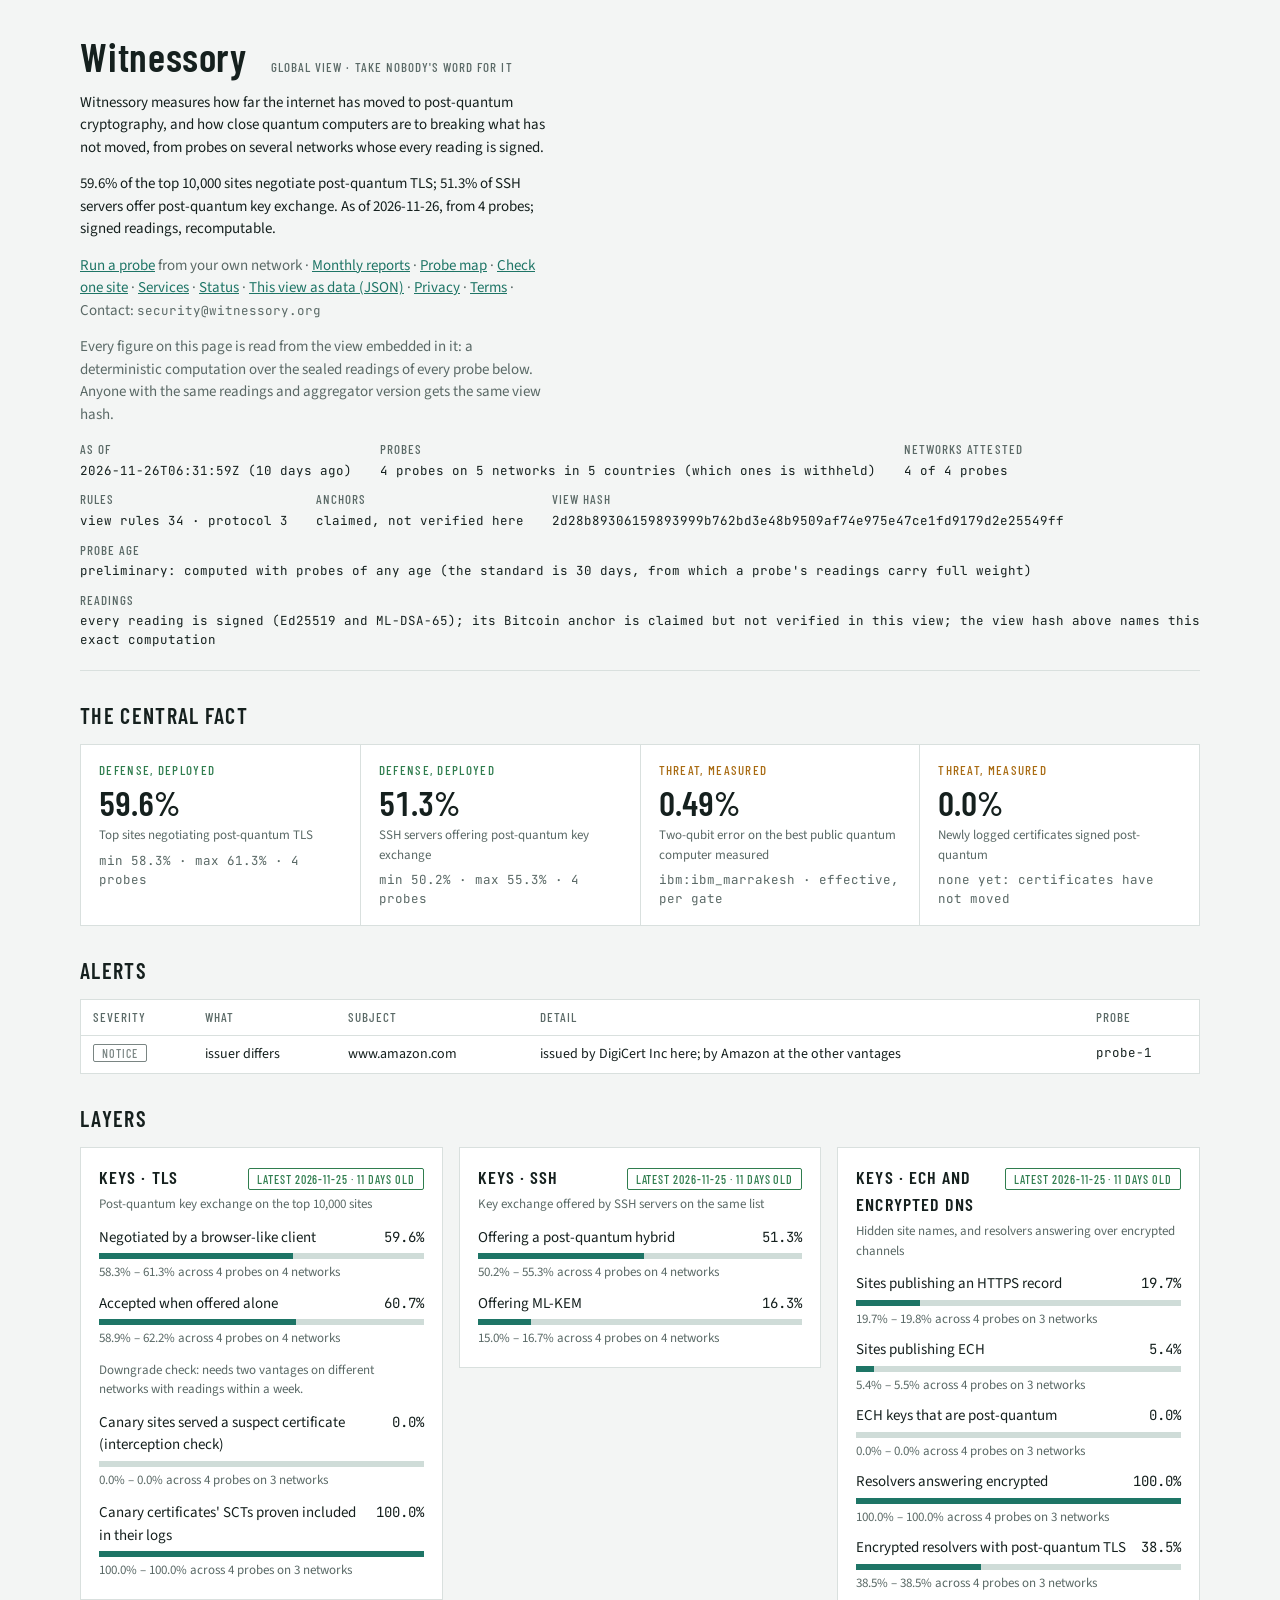
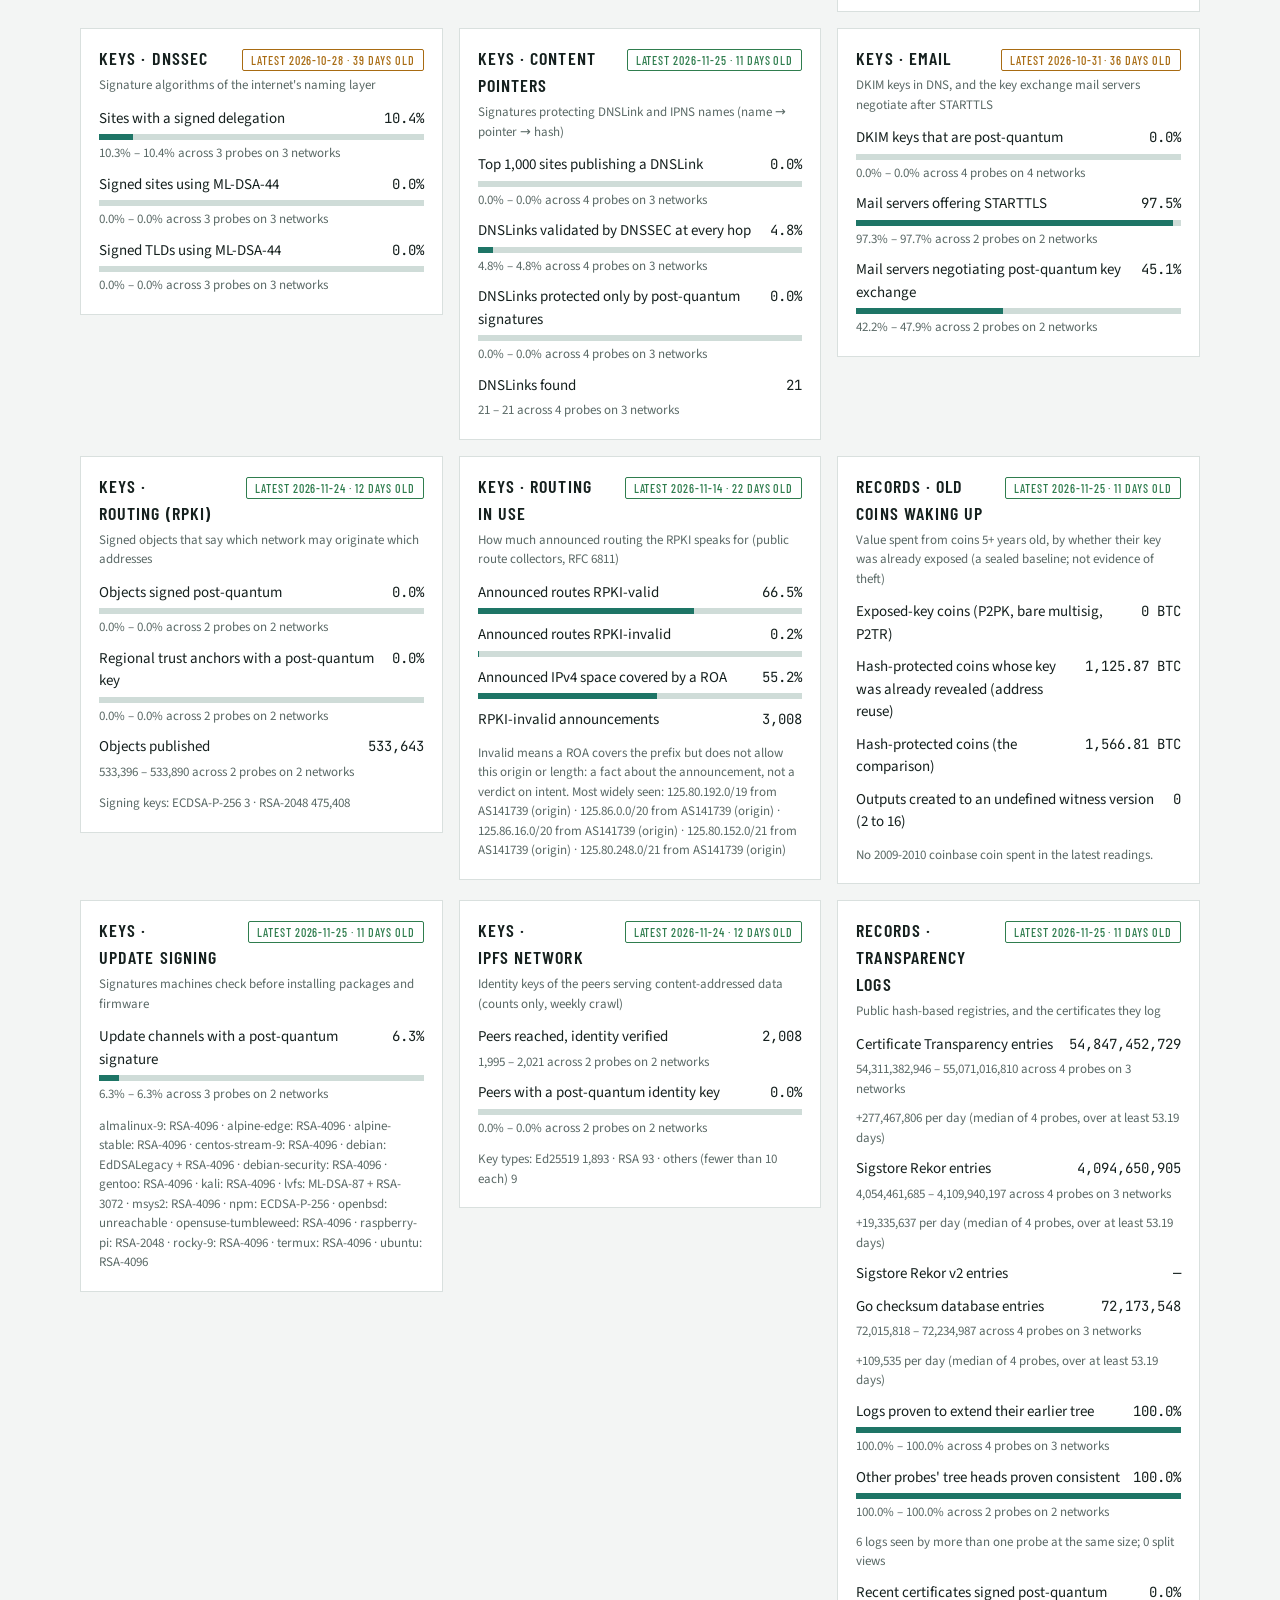
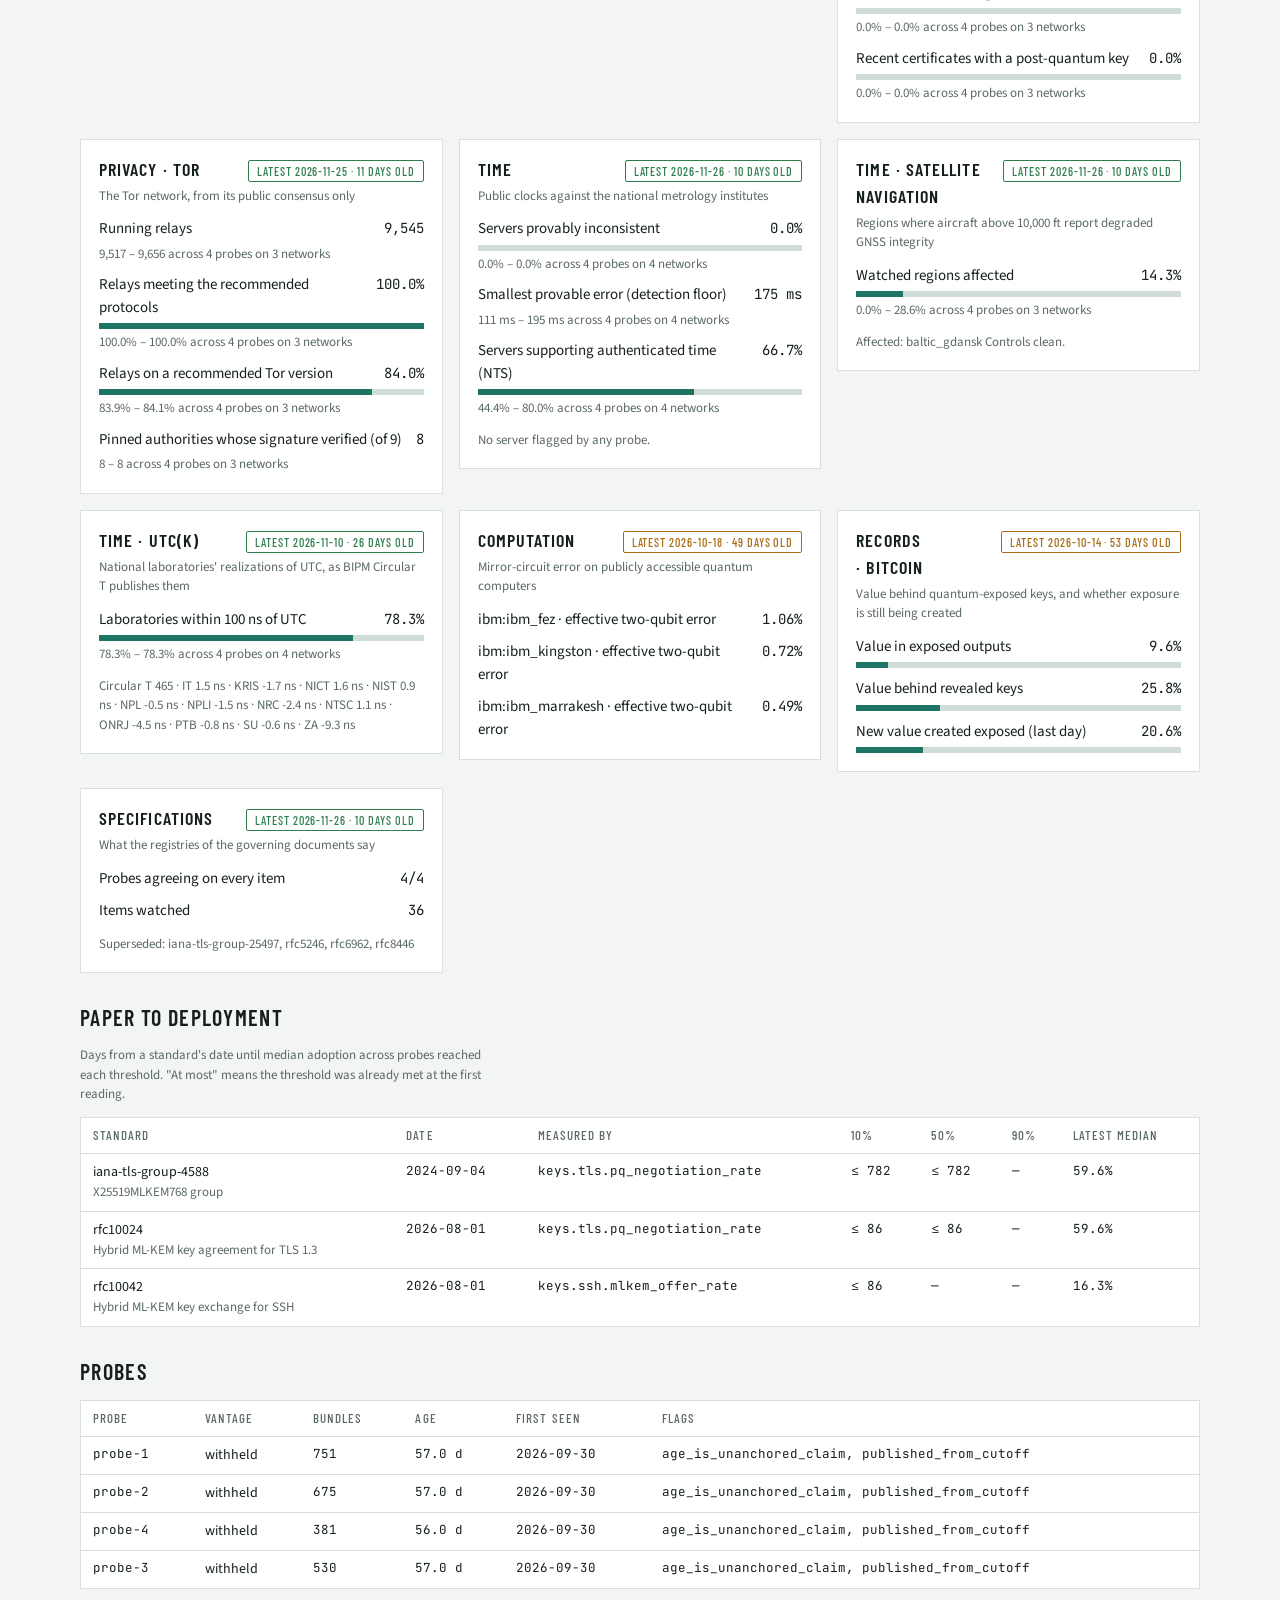
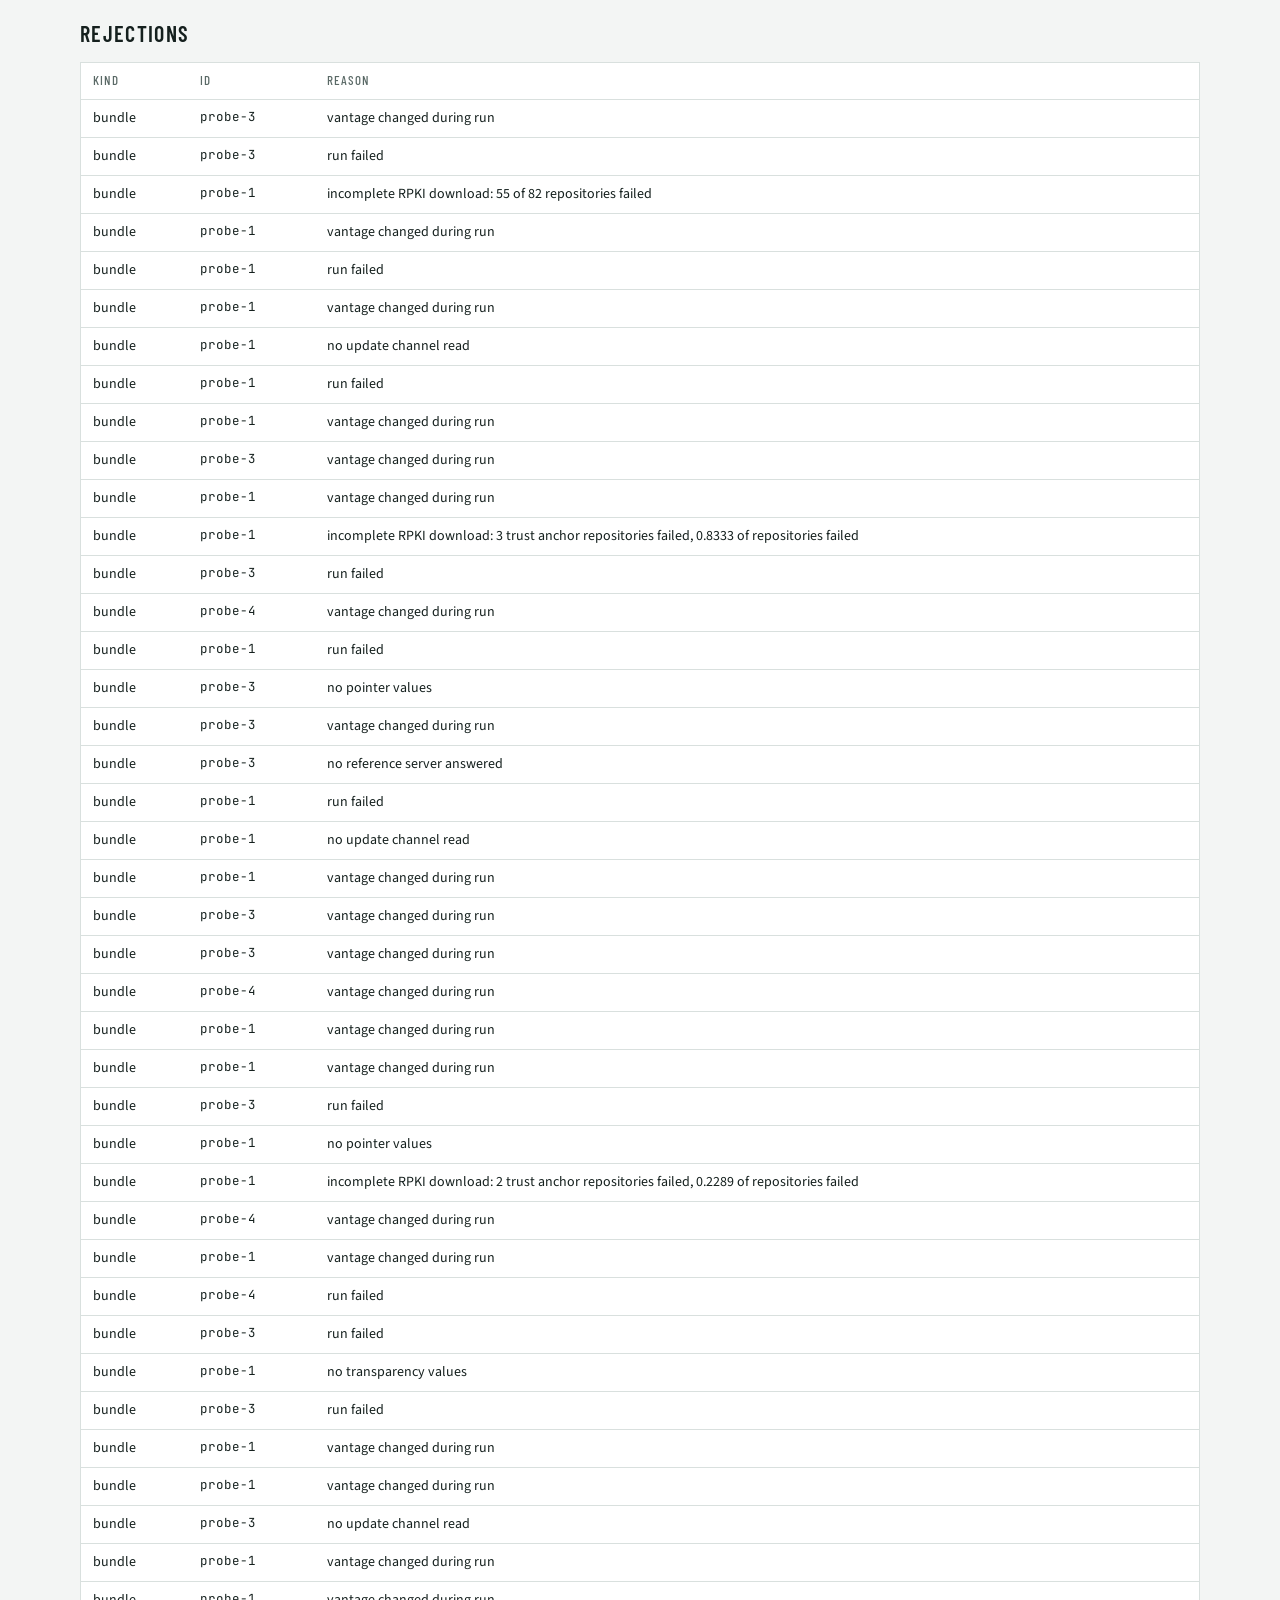
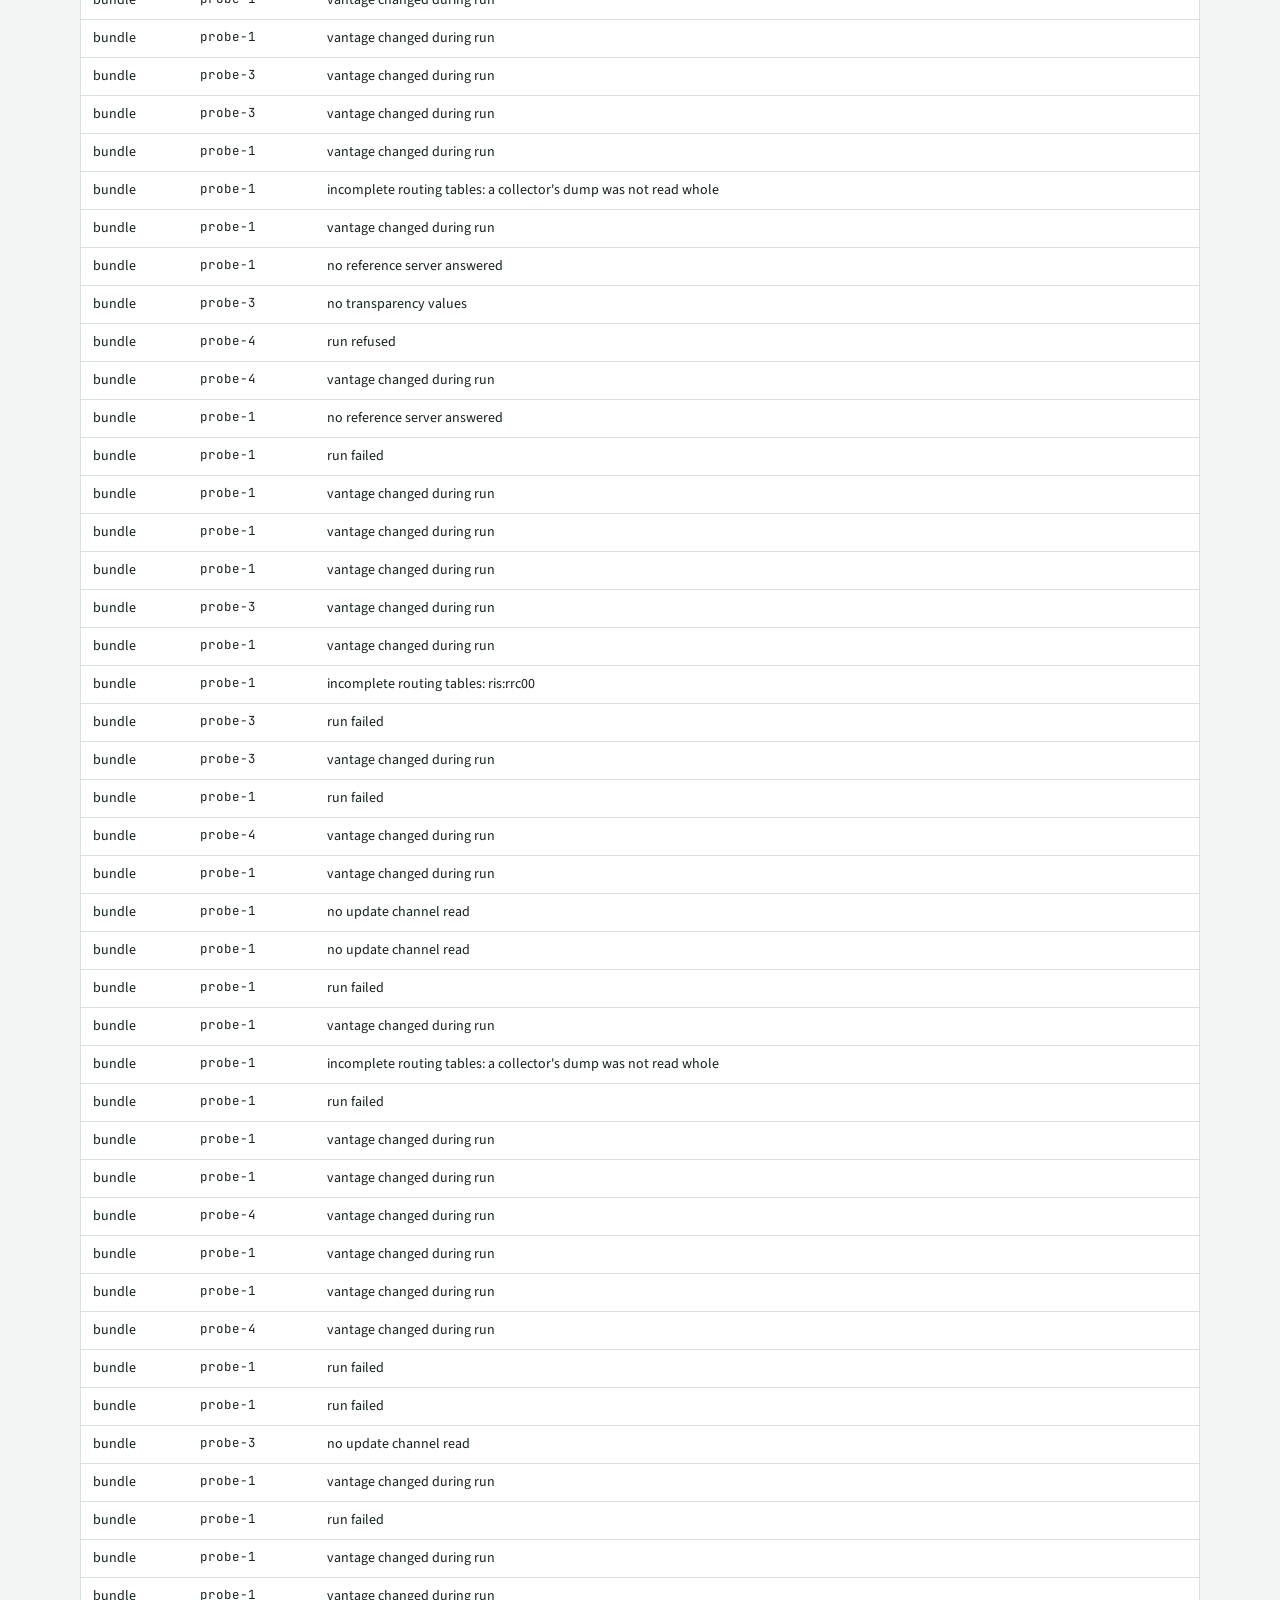
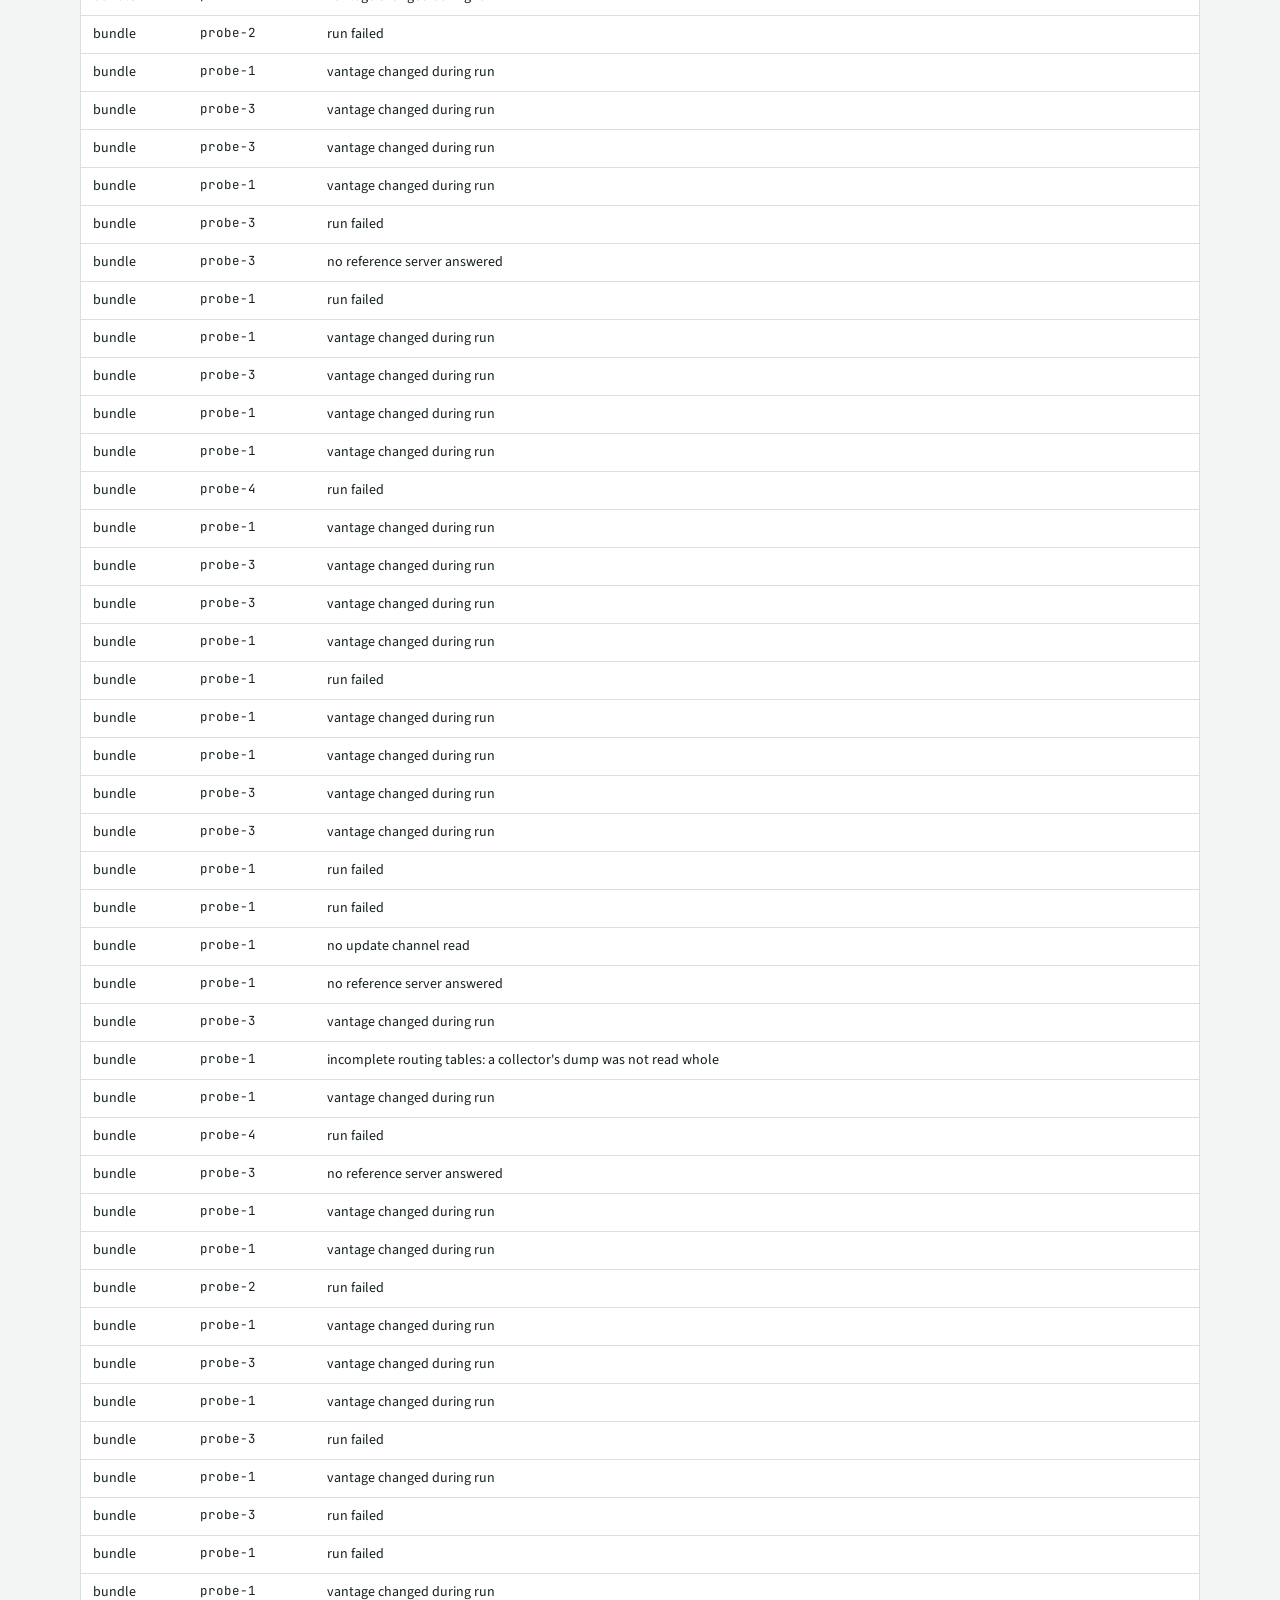
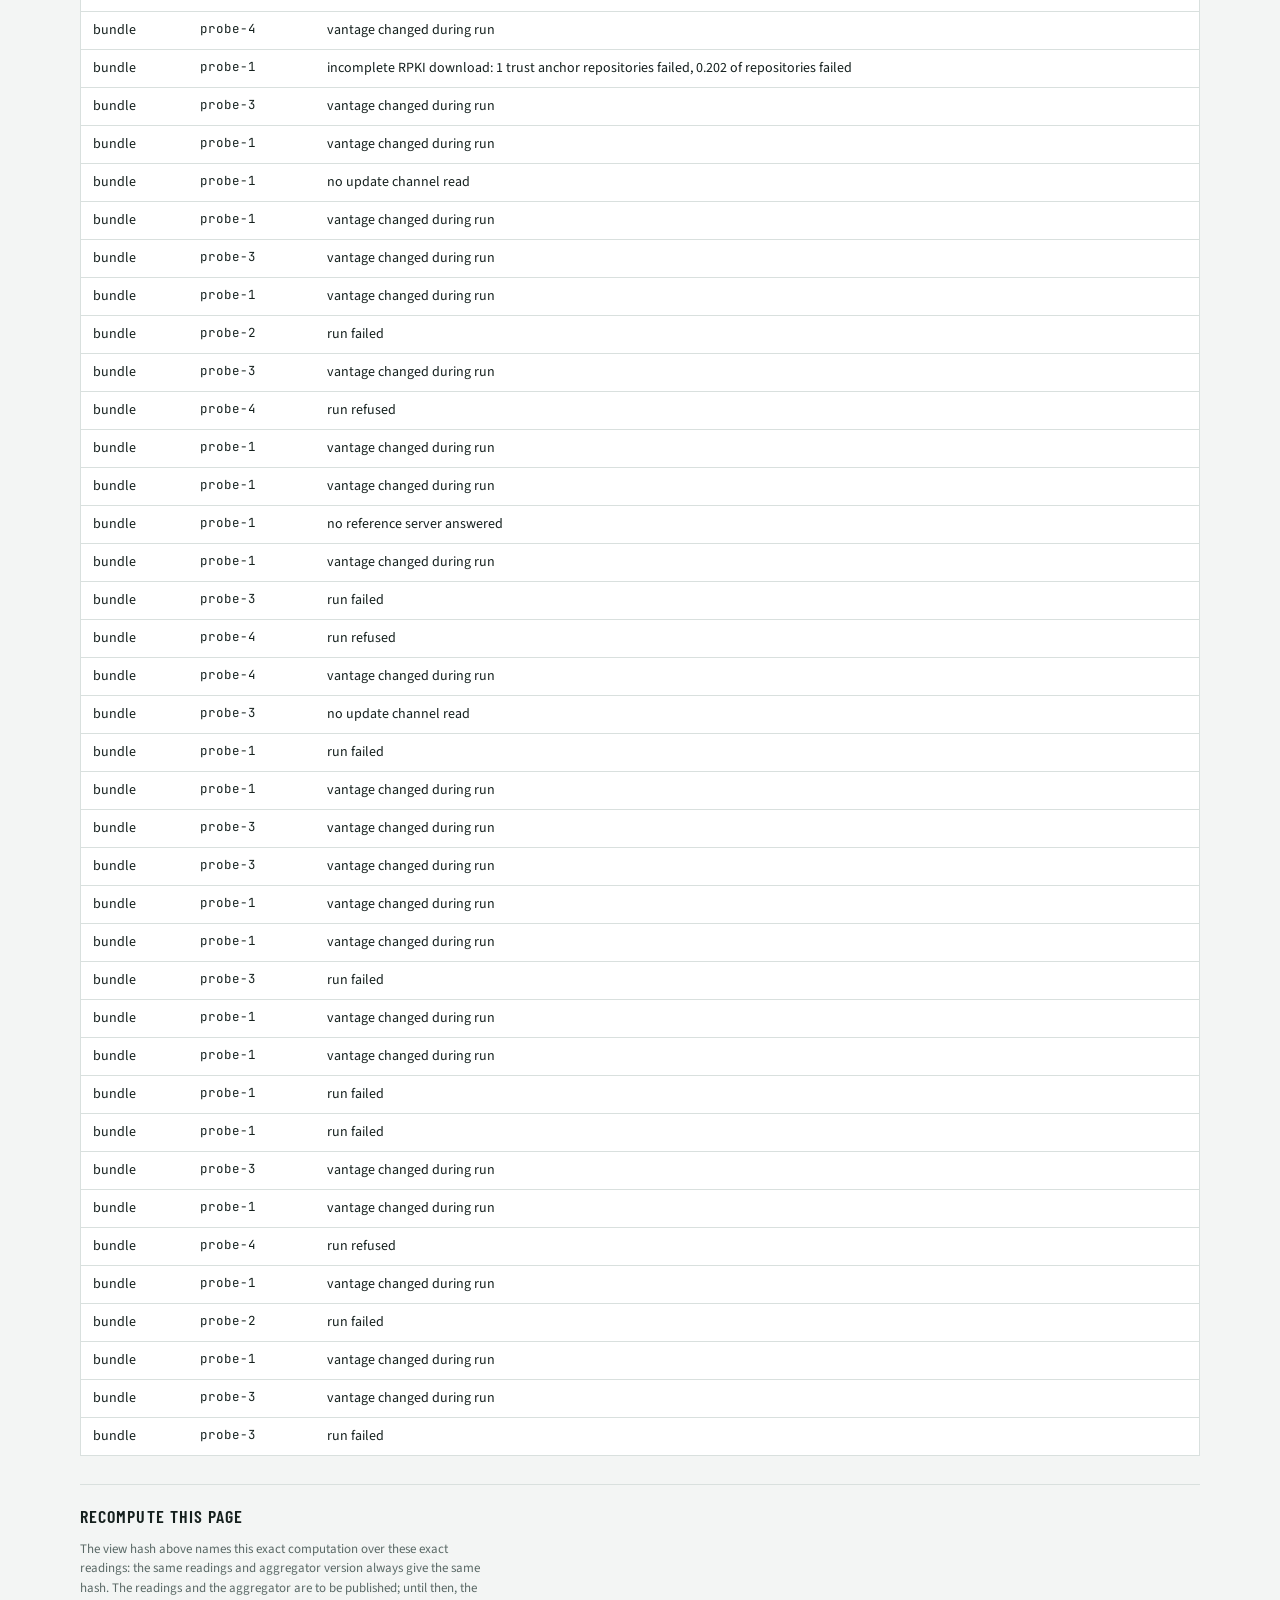
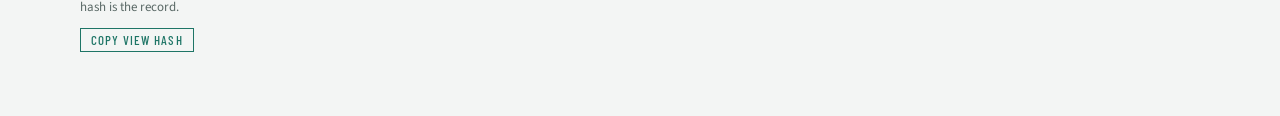
==== commit 26822281: "Dashboard: hourly refresh" ====
--- a/index.html
+++ b/index.html
@@ -6,9 +6,9 @@
 <meta http-equiv="Content-Security-Policy" content="default-src 'none'; script-src 'sha256-oi0EGLMTu4tglGNOHq86Yeu4VgOPEIU/e5Qhv6P4zKY='; style-src 'self' 'sha256-IIhrYtHpz3zgWCnc0hYkMefQhUlFUPElMxXnOplaajo='; font-src 'self'; img-src 'self'; connect-src 'self'; base-uri 'none'; form-action 'none'">
 <meta name="referrer" content="strict-origin-when-cross-origin">
 <title>Witnessory: the internet's move to post-quantum cryptography</title>
-<meta name="description" content="59.6% of the top 10,000 sites negotiate post-quantum TLS; 51.3% of SSH servers offer post-quantum key exchange. As of 2026-11-25, from 4 probes; signed readings, recomputable.">
+<meta name="description" content="59.6% of the top 10,000 sites negotiate post-quantum TLS; 51.3% of SSH servers offer post-quantum key exchange. As of 2026-11-26, from 4 probes; signed readings, recomputable.">
 <meta property="og:title" content="Witnessory">
-<meta property="og:description" content="59.6% of the top 10,000 sites negotiate post-quantum TLS; 51.3% of SSH servers offer post-quantum key exchange. As of 2026-11-25, from 4 probes; signed readings, recomputable.">
+<meta property="og:description" content="59.6% of the top 10,000 sites negotiate post-quantum TLS; 51.3% of SSH servers offer post-quantum key exchange. As of 2026-11-26, from 4 probes; signed readings, recomputable.">
 <meta property="og:type" content="website">
 <meta property="og:url" content="https://witnessory.org/">
 <meta property="og:image" content="https://witnessory.org/og.png">
@@ -108,7 +108,7 @@
       <span class="label">Global view &middot; take nobody's word for it</span>
     </div>
     <p>Witnessory measures how far the internet has moved to post-quantum cryptography, and how close quantum computers are to breaking what has not moved, from probes on several networks whose every reading is signed.</p>
-    <p class="summary">59.6% of the top 10,000 sites negotiate post-quantum TLS; 51.3% of SSH servers offer post-quantum key exchange. As of 2026-11-25, from 4 probes; signed readings, recomputable.</p>
+    <p class="summary">59.6% of the top 10,000 sites negotiate post-quantum TLS; 51.3% of SSH servers offer post-quantum key exchange. As of 2026-11-26, from 4 probes; signed readings, recomputable.</p>
     <p class="muted"><a href="probe.html">Run a probe</a> from your own network &middot; <a href="reports/">Monthly reports</a> &middot; <a href="https://coordinator.witnessory.org/probes">Probe map</a> &middot; <a href="https://check.witnessory.org/">Check one site</a> &middot; <a href="services.html">Services</a> &middot; <a href="https://coordinator.witnessory.org/status">Status</a> &middot; <a href="view.json">This view as data (JSON)</a> &middot; <a href="privacy.html">Privacy</a> &middot; <a href="terms.html">Terms</a> &middot; Contact: <span class="mono">security@witnessory.org</span></p>
     <p class="muted">Every figure on this page is read from the view embedded in it: a deterministic computation over the sealed readings of every probe below. Anyone with the same readings and aggregator version gets the same view hash.</p>
     <div class="meta" id="meta"></div>
@@ -152,7 +152,7 @@
   </footer>
 </div>
 
-<script type="application/json" id="view">{"alerts":[{"detail":"issued by DigiCert Inc here; by Amazon at the other vantages","kind":"issuer_differs","layer":"interception","probe_id":"probe-1","severity":"notice","subject":"www.amazon.com"}],"evidence_withheld":19,"inputs":{"bundles_used":71},"layers":{"attestation":{"probe-1":{"attested_by":["probe-2"],"status":"attested"},"probe-2":{"attested_by":["probe-1","probe-4","probe-3"],"status":"attested"},"probe-3":{"attested_by":["probe-2"],"status":"attested"},"probe-4":{"attested_by":["probe-2"],"status":"attested"}},"computation":{"by_backend":{"ibm:ibm_fez":{"max":0.010580577648184764,"median":0.010580577648184764,"min":0.010580577648184764,"n":1,"networks":1},"ibm:ibm_kingston":{"max":0.00724528753247744,"median":0.00724528753247744,"min":0.00724528753247744,"n":1,"networks":1},"ibm:ibm_marrakesh":{"max":0.004918378337907425,"median":0.004918378337907425,"min":0.004918378337907425,"n":1,"networks":1}},"headline":{"best_backend_median_effective_2q_error":{"backend":"ibm:ibm_marrakesh","max":0.004918378337907425,"median":0.004918378337907425,"min":0.004918378337907425,"n":1,"networks":1},"crqc_error_ratio":{"max":4.918378337907425,"median":4.918378337907425,"min":4.918378337907425,"n":1,"networks":1},"crqc_qubit_ratio":{"max":0.000156,"median":0.000156,"min":0.000156,"n":1,"networks":1},"machines_measured":3},"probes":[{"backend":"ibm:ibm_fez","created_utc":"2026-10-18","crqc_error_ratio":10.580577648184763,"crqc_qubit_ratio":0.000156,"effective_2q_error":0.010580577648184764,"eligible":true,"max_reliable_volume":128,"network_attested":true,"probe_id":"probe-3"},{"backend":"ibm:ibm_kingston","created_utc":"2026-10-18","crqc_error_ratio":7.24528753247744,"crqc_qubit_ratio":0.000156,"effective_2q_error":0.00724528753247744,"eligible":true,"max_reliable_volume":256,"network_attested":true,"probe_id":"probe-3"},{"backend":"ibm:ibm_marrakesh","created_utc":"2026-10-18","crqc_error_ratio":4.918378337907425,"crqc_qubit_ratio":0.000156,"effective_2q_error":0.004918378337907425,"eligible":true,"max_reliable_volume":256,"network_attested":true,"probe_id":"probe-3"}]},"dns":{"headline":{"ech_pq_kem_rate":{"max":0.0,"median":0.0,"min":0.0,"n":4,"networks":3},"ech_publish_rate":{"max":0.054879,"median":0.0544465,"min":0.054373,"n":4,"networks":3},"encrypted_pq_rate":{"max":0.384615,"median":0.384615,"min":0.384615,"n":4,"networks":3},"encrypted_resolver_rate":{"max":1.0,"median":1.0,"min":1.0,"n":4,"networks":3},"https_rr_rate":{"max":0.197986,"median":0.197399,"min":0.197115,"n":4,"networks":3}},"probes":[{"created_utc":"2026-11-24","ech_pq_kem_rate":0.0,"ech_publish_rate":0.054462,"eligible":true,"encrypted_pq_rate":0.384615,"encrypted_resolver_rate":1.0,"https_rr_rate":0.197972,"network_attested":true,"probe_id":"probe-1"},{"created_utc":"2026-11-22","ech_pq_kem_rate":0.0,"ech_publish_rate":0.054373,"eligible":true,"encrypted_pq_rate":0.384615,"encrypted_resolver_rate":1.0,"https_rr_rate":0.197115,"network_attested":true,"probe_id":"probe-2"},{"created_utc":"2026-11-17","ech_pq_kem_rate":0.0,"ech_publish_rate":0.054879,"eligible":true,"encrypted_pq_rate":0.384615,"encrypted_resolver_rate":1.0,"https_rr_rate":0.197399,"network_attested":true,"probe_id":"probe-4"},{"created_utc":"2026-11-25","ech_pq_kem_rate":0.0,"ech_publish_rate":0.054431,"eligible":true,"encrypted_pq_rate":0.384615,"encrypted_resolver_rate":1.0,"https_rr_rate":0.197986,"network_attested":true,"probe_id":"probe-3"}]},"dnssec":{"headline":{"pq_rate":{"max":0.0,"median":0.0,"min":0.0,"n":3,"networks":3},"signed_rate":{"max":0.104389,"median":0.103794,"min":0.103476,"n":3,"networks":3},"tld_pq_rate":{"max":0.0,"median":0.0,"min":0.0,"n":3,"networks":3}},"probes":[{"created_utc":"2026-10-27","eligible":true,"network_attested":true,"pq_rate":0.0,"probe_id":"probe-2","signed_rate":0.103476,"tld_pq_rate":0.0},{"created_utc":"2026-10-28","eligible":true,"network_attested":true,"pq_rate":0.0,"probe_id":"probe-4","signed_rate":0.104389,"tld_pq_rate":0.0},{"created_utc":"2026-10-27","eligible":true,"network_attested":true,"pq_rate":0.0,"probe_id":"probe-3","signed_rate":0.103794,"tld_pq_rate":0.0}]},"dormancy":{"early_coinbase_p2pk_spends":[],"headline":{"dormant_exposed_spent_sats":{"max":0,"median":0,"min":0,"n":1,"networks":1},"dormant_hash_protected_sats":{"max":156681292574,"median":156681292574,"min":156681292574,"n":1,"networks":1},"dormant_revealed_sats":{"max":112587370830,"median":112587370830,"min":112587370830,"n":1,"networks":1},"witness_v2_plus_outputs":{"max":0,"median":0,"min":0,"n":1,"networks":1}},"probes":[{"continues_previous":true,"created_utc":"2026-11-25","dormant_exposed_inputs":0,"dormant_exposed_spent_sats":0,"dormant_hash_protected_sats":156681292574,"dormant_revealed_sats":112587370830,"early_coinbase_p2pk_spends":[],"eligible":true,"from_height":977363,"gap_before":null,"network_attested":true,"probe_id":"probe-1","to_height":977523,"witness_v2_plus_list":[],"witness_v2_plus_outputs":0}]},"flow":{"headline":{"exposed_value_share":{"max":0.20639009,"median":0.20639009,"min":0.20639009,"n":1,"networks":1},"to_revealed_value_share":{"max":0.72339766,"median":0.72339766,"min":0.72339766,"n":1,"networks":1}},"probes":[{"created_utc":"2026-11-25","eligible":true,"exposed_value_share":0.20639009,"network_attested":true,"probe_id":"probe-1","to_revealed_value_share":0.72339766,"window":{"blocks":152,"from_block_time":1795525714,"from_height":977367,"hours":24.0,"to_block_time":1795611257,"to_height":977518}}]},"gnss":{"affected_regions":[],"controls_affected":[],"controls_spoofed":[],"headline":{"regions_affected_share":{"max":0.142857,"median":0.125,"min":0.0,"n":4,"networks":3},"spoofing_regions_share":{"max":0.0,"median":0.0,"min":0.0,"n":4,"networks":3}},"probes":[{"affected_regions":["persian_gulf"],"by_region":{"baltic_gdansk":{"affected":null,"poor_nic_share":[null,null],"qualifying":{"adsb.fi":1,"adsb.lol":1},"role":"reported","sources_agree":null},"black_sea_west":{"affected":false,"poor_nic_share":[0.0,0.0741],"qualifying":{"adsb.fi":27,"adsb.lol":25},"role":"reported","sources_agree":true},"control-1":{"affected":false,"poor_nic_share":[0.0,0.0],"qualifying":{"adsb.fi":23,"adsb.lol":23},"role":"control","sources_agree":true},"control-2":{"affected":false,"poor_nic_share":[0.0,0.0],"qualifying":{"adsb.fi":38,"adsb.lol":38},"role":"control","sources_agree":true},"control-3":{"affected":false,"poor_nic_share":[0.0,0.0],"qualifying":{"adsb.fi":15,"adsb.lol":9},"role":"control","sources_agree":true},"control-4":{"affected":null,"poor_nic_share":[null,null],"qualifying":{"adsb.fi":1,"adsb.lol":2},"role":"control","sources_agree":null},"control-5":{"affected":false,"poor_nic_share":[0.0058,0.0072],"qualifying":{"adsb.fi":173,"adsb.lol":139},"role":"control","sources_agree":true},"eastern_mediterranean":{"affected":false,"poor_nic_share":[0.0278,0.0303],"qualifying":{"adsb.fi":33,"adsb.lol":36},"role":"reported","sources_agree":true},"gulf_of_finland":{"affected":null,"poor_nic_share":[null,null],"qualifying":{"adsb.fi":1,"adsb.lol":1},"role":"reported","sources_agree":null},"levant":{"affected":null,"poor_nic_share":[null,null],"qualifying":{"adsb.fi":11,"adsb.lol":11},"role":"reported","sources_agree":null},"persian_gulf":{"affected":true,"poor_nic_share":[0.3333,0.3333],"qualifying":{"adsb.fi":30,"adsb.lol":33},"role":"reported","sources_agree":true},"punjab_border":{"affected":null,"poor_nic_share":[null,null],"qualifying":{"adsb.fi":1,"adsb.lol":2},"role":"reported","sources_agree":null}},"controls_affected":[],"controls_spoofed":[],"created_utc":"2026-11-25","eligible":true,"network_attested":true,"probe_id":"probe-1","regions_affected_share":0.142857,"spoofing_regions":[],"spoofing_regions_share":0.0},{"affected_regions":["persian_gulf"],"by_region":{"baltic_gdansk":{"affected":null,"poor_nic_share":[null,null],"qualifying":{"adsb.fi":2,"adsb.lol":2},"role":"reported","sources_agree":null},"black_sea_west":{"affected":false,"poor_nic_share":[0.0333,0.0345],"qualifying":{"adsb.fi":30,"adsb.lol":29},"role":"reported","sources_agree":true},"control-1":{"affected":false,"poor_nic_share":[0.0,0.0],"qualifying":{"adsb.fi":34,"adsb.lol":34},"role":"control","sources_agree":true},"control-2":{"affected":false,"poor_nic_share":[0.0263,0.0263],"qualifying":{"adsb.fi":38,"adsb.lol":38},"role":"control","sources_agree":true},"control-3":{"affected":false,"poor_nic_share":[0.0,0.0],"qualifying":{"adsb.fi":17,"adsb.lol":13},"role":"control","sources_agree":true},"control-4":{"affected":null,"poor_nic_share":[null,null],"qualifying":{"adsb.fi":2,"adsb.lol":6},"role":"control","sources_agree":null},"control-5":{"affected":false,"poor_nic_share":[0.0,0.0],"qualifying":{"adsb.fi":160,"adsb.lol":128},"role":"control","sources_agree":true},"eastern_mediterranean":{"affected":false,"poor_nic_share":[0.0909,0.1],"qualifying":{"adsb.fi":20,"adsb.lol":22},"role":"reported","sources_agree":false},"gulf_of_finland":{"affected":null,"poor_nic_share":[null,null],"qualifying":{"adsb.fi":1,"adsb.lol":1},"role":"reported","sources_agree":null},"levant":{"affected":null,"poor_nic_share":[null,null],"qualifying":{"adsb.fi":4,"adsb.lol":4},"role":"reported","sources_agree":null},"persian_gulf":{"affected":true,"poor_nic_share":[0.3415,0.4222],"qualifying":{"adsb.fi":41,"adsb.lol":45},"role":"reported","sources_agree":true},"punjab_border":{"affected":null,"poor_nic_share":[null,null],"qualifying":{"adsb.fi":7,"adsb.lol":9},"role":"reported","sources_agree":null}},"controls_affected":[],"controls_spoofed":[],"created_utc":"2026-11-25","eligible":true,"network_attested":true,"probe_id":"probe-2","regions_affected_share":0.142857,"spoofing_regions":[],"spoofing_regions_share":0.0},{"affected_regions":["baltic_gdansk"],"by_region":{"baltic_gdansk":{"affected":true,"poor_nic_share":[0.1316,0.1842],"qualifying":{"adsb.fi":38,"adsb.lol":38},"role":"reported","sources_agree":true},"black_sea_west":{"affected":false,"poor_nic_share":[0.08,0.0893],"qualifying":{"adsb.fi":56,"adsb.lol":50},"role":"reported","sources_agree":true},"control-1":{"affected":false,"poor_nic_share":[0.0,0.0],"qualifying":{"adsb.fi":92,"adsb.lol":92},"role":"control","sources_agree":true},"control-2":{"affected":false,"poor_nic_share":[0.0,0.0],"qualifying":{"adsb.fi":120,"adsb.lol":120},"role":"control","sources_agree":true},"control-3":{"affected":false,"poor_nic_share":[0.0,0.0],"qualifying":{"adsb.fi":26,"adsb.lol":13},"role":"control","sources_agree":true},"control-4":{"affected":null,"poor_nic_share":[null,null],"qualifying":{"adsb.fi":1,"adsb.lol":2},"role":"control","sources_agree":null},"control-5":{"affected":false,"poor_nic_share":[0.0,0.0],"qualifying":{"adsb.fi":195,"adsb.lol":149},"role":"control","sources_agree":true},"eastern_mediterranean":{"affected":false,"poor_nic_share":[0.0227,0.0435],"qualifying":{"adsb.fi":44,"adsb.lol":46},"role":"reported","sources_agree":true},"gulf_of_finland":{"affected":null,"poor_nic_share":[null,null],"qualifying":{"adsb.fi":7,"adsb.lol":7},"role":"reported","sources_agree":null},"levant":{"affected":null,"poor_nic_share":[null,null],"qualifying":{"adsb.fi":12,"adsb.lol":12},"role":"reported","sources_agree":null},"persian_gulf":{"affected":false,"poor_nic_share":[0.0213,0.04],"qualifying":{"adsb.fi":47,"adsb.lol":50},"role":"reported","sources_agree":true},"punjab_border":{"affected":null,"poor_nic_share":[null,null],"qualifying":{"adsb.fi":2,"adsb.lol":4},"role":"reported","sources_agree":null}},"controls_affected":[],"controls_spoofed":[],"created_utc":"2026-11-25","eligible":true,"network_attested":true,"probe_id":"probe-4","regions_affected_share":0.125,"spoofing_regions":[],"spoofing_regions_share":0.0},{"affected_regions":[],"by_region":{"baltic_gdansk":{"affected":null,"poor_nic_share":[null,null],"qualifying":{"adsb.fi":8,"adsb.lol":8},"role":"reported","sources_agree":null},"black_sea_west":{"affected":false,"poor_nic_share":[0.0952,0.1],"qualifying":{"adsb.fi":40,"adsb.lol":42},"role":"reported","sources_agree":false},"control-1":{"affected":false,"poor_nic_share":[0.0822,0.0822],"qualifying":{"adsb.fi":73,"adsb.lol":73},"role":"control","sources_agree":true},"control-2":{"affected":false,"poor_nic_share":[0.0526,0.0526],"qualifying":{"adsb.fi":57,"adsb.lol":57},"role":"control","sources_agree":true},"control-3":{"affected":false,"poor_nic_share":[0.0,0.0],"qualifying":{"adsb.fi":35,"adsb.lol":20},"role":"control","sources_agree":true},"control-4":{"affected":null,"poor_nic_share":[null,null],"qualifying":{"adsb.fi":3,"adsb.lol":5},"role":"control","sources_agree":null},"control-5":{"affected":false,"poor_nic_share":[0.0,0.0],"qualifying":{"adsb.fi":22,"adsb.lol":21},"role":"control","sources_agree":true},"eastern_mediterranean":{"affected":false,"poor_nic_share":[0.0,0.0],"qualifying":{"adsb.fi":34,"adsb.lol":37},"role":"reported","sources_agree":true},"gulf_of_finland":{"affected":null,"poor_nic_share":[null,null],"qualifying":{"adsb.fi":6,"adsb.lol":6},"role":"reported","sources_agree":null},"levant":{"affected":null,"poor_nic_share":[null,null],"qualifying":{"adsb.fi":12,"adsb.lol":12},"role":"reported","sources_agree":null},"persian_gulf":{"affected":false,"poor_nic_share":[0.0755,0.08],"qualifying":{"adsb.fi":50,"adsb.lol":53},"role":"reported","sources_agree":true},"punjab_border":{"affected":null,"poor_nic_share":[null,null],"qualifying":{"adsb.fi":6,"adsb.lol":8},"role":"reported","sources_agree":null}},"controls_affected":[],"controls_spoofed":[],"created_utc":"2026-11-25","eligible":true,"network_attested":true,"probe_id":"probe-3","regions_affected_share":0.0,"spoofing_regions":[],"spoofing_regions_share":0.0}],"regions_watched":["baltic_gdansk","black_sea_west","control-3","eastern_mediterranean","control-2","gulf_of_finland","levant","control-4","control-5","persian_gulf","punjab_border","control-1"],"spoofing_regions":[]},"interception":{"headline":{"canary_suspect_share":{"max":0.0,"median":0.0,"min":0.0,"n":4,"networks":3},"sct_inclusion_share":{"max":1.0,"median":1.0,"min":1.0,"n":4,"networks":3}},"issuer_seen_at_one_vantage_only":[{"elsewhere":["Amazon"],"issuer_o":"DigiCert Inc","probe_id":"probe-1","site":"www.amazon.com"}],"probes":[{"canary_suspect_share":0.0,"coverage":{"observed":30},"created_utc":"2026-11-25","eligible":true,"issuer_by_site":{"european-union.europa.eu":"Amazon","github.com":"Sectigo Limited","letsencrypt.org":"Let's Encrypt","proton.me":"Let's Encrypt","pypi.org":"GlobalSign nv-sa","signal.org":"Google Trust Services","telegram.org":"GoDaddy.com","www.amazon.com":"DigiCert Inc","www.apple.com":"Apple Inc.","www.bbc.co.uk":"GlobalSign nv-sa","www.cloudflare.com":"Google Trust Services","www.debian.org":"Let's Encrypt","www.digicert.com":"DigiCert Inc","www.facebook.com":"DigiCert Inc","www.google.com":"Google Trust Services","www.gov.uk":"GlobalSign nv-sa","www.iana.org"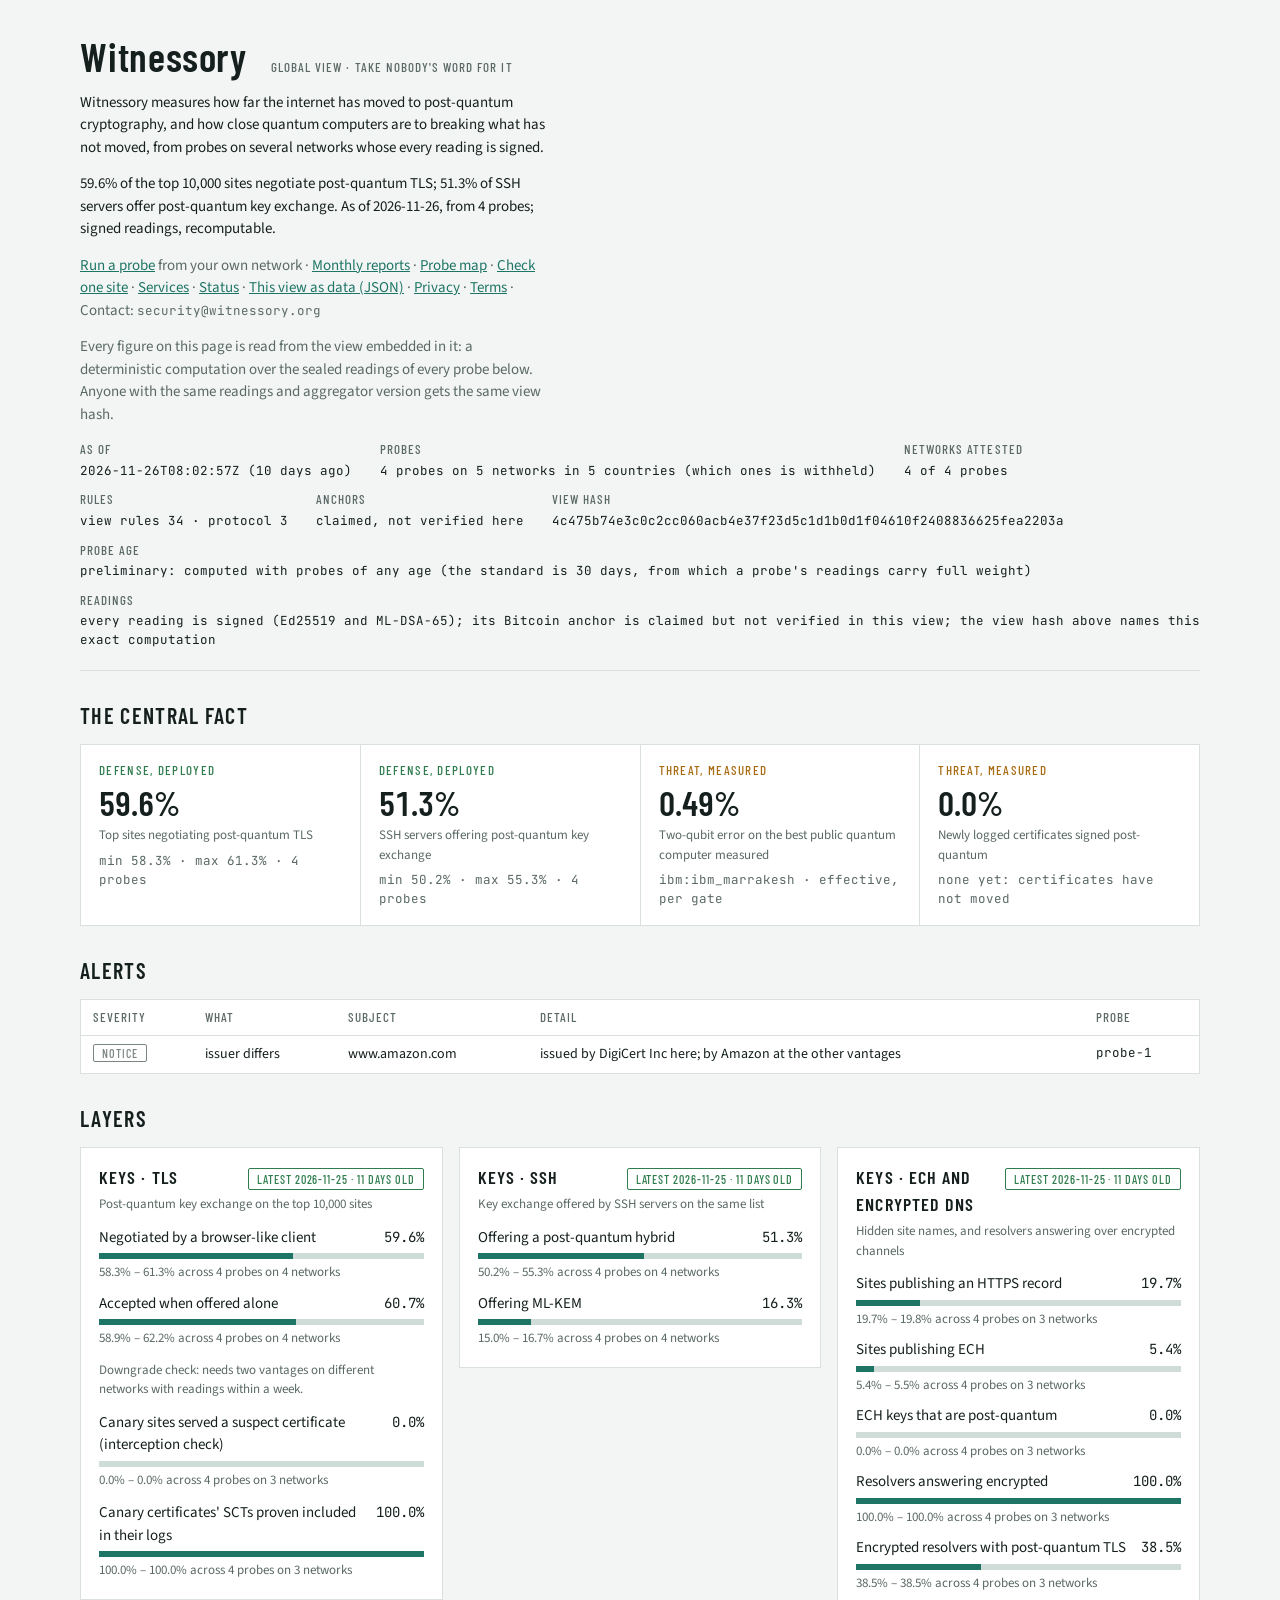
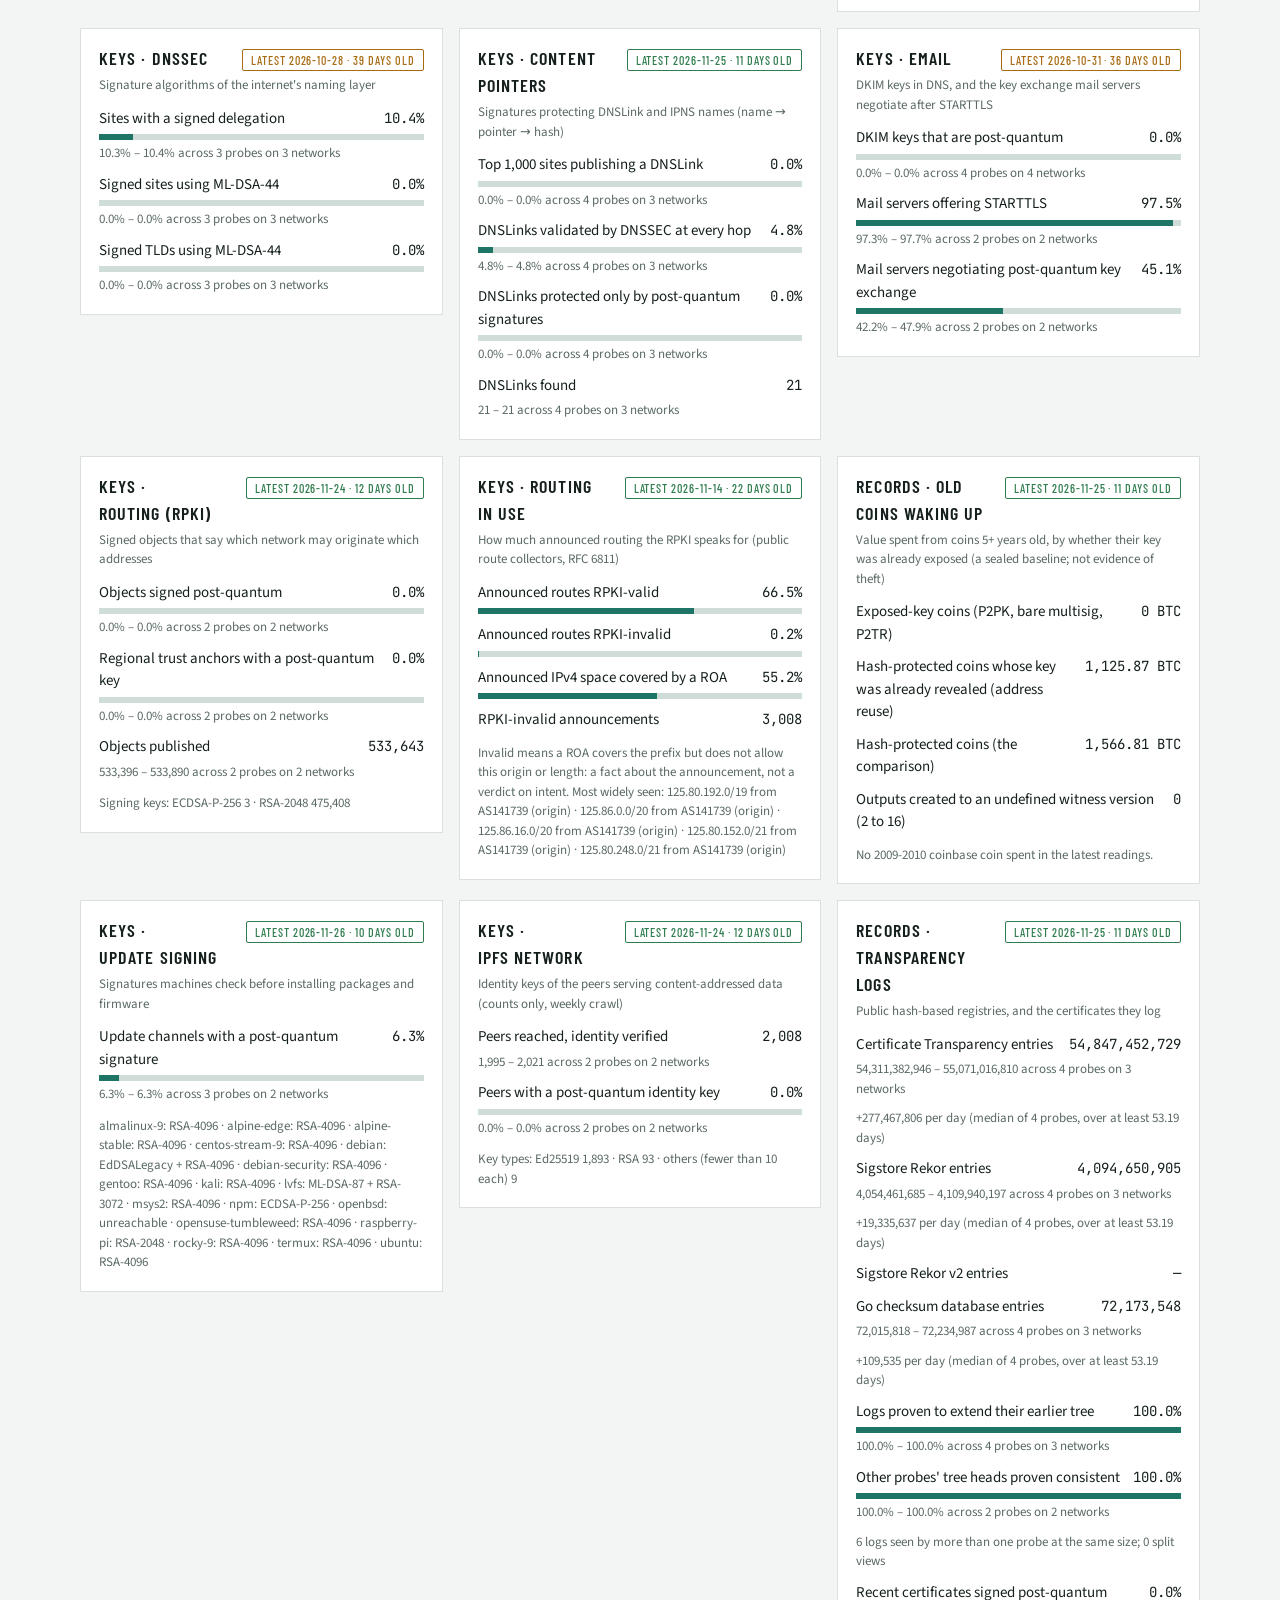
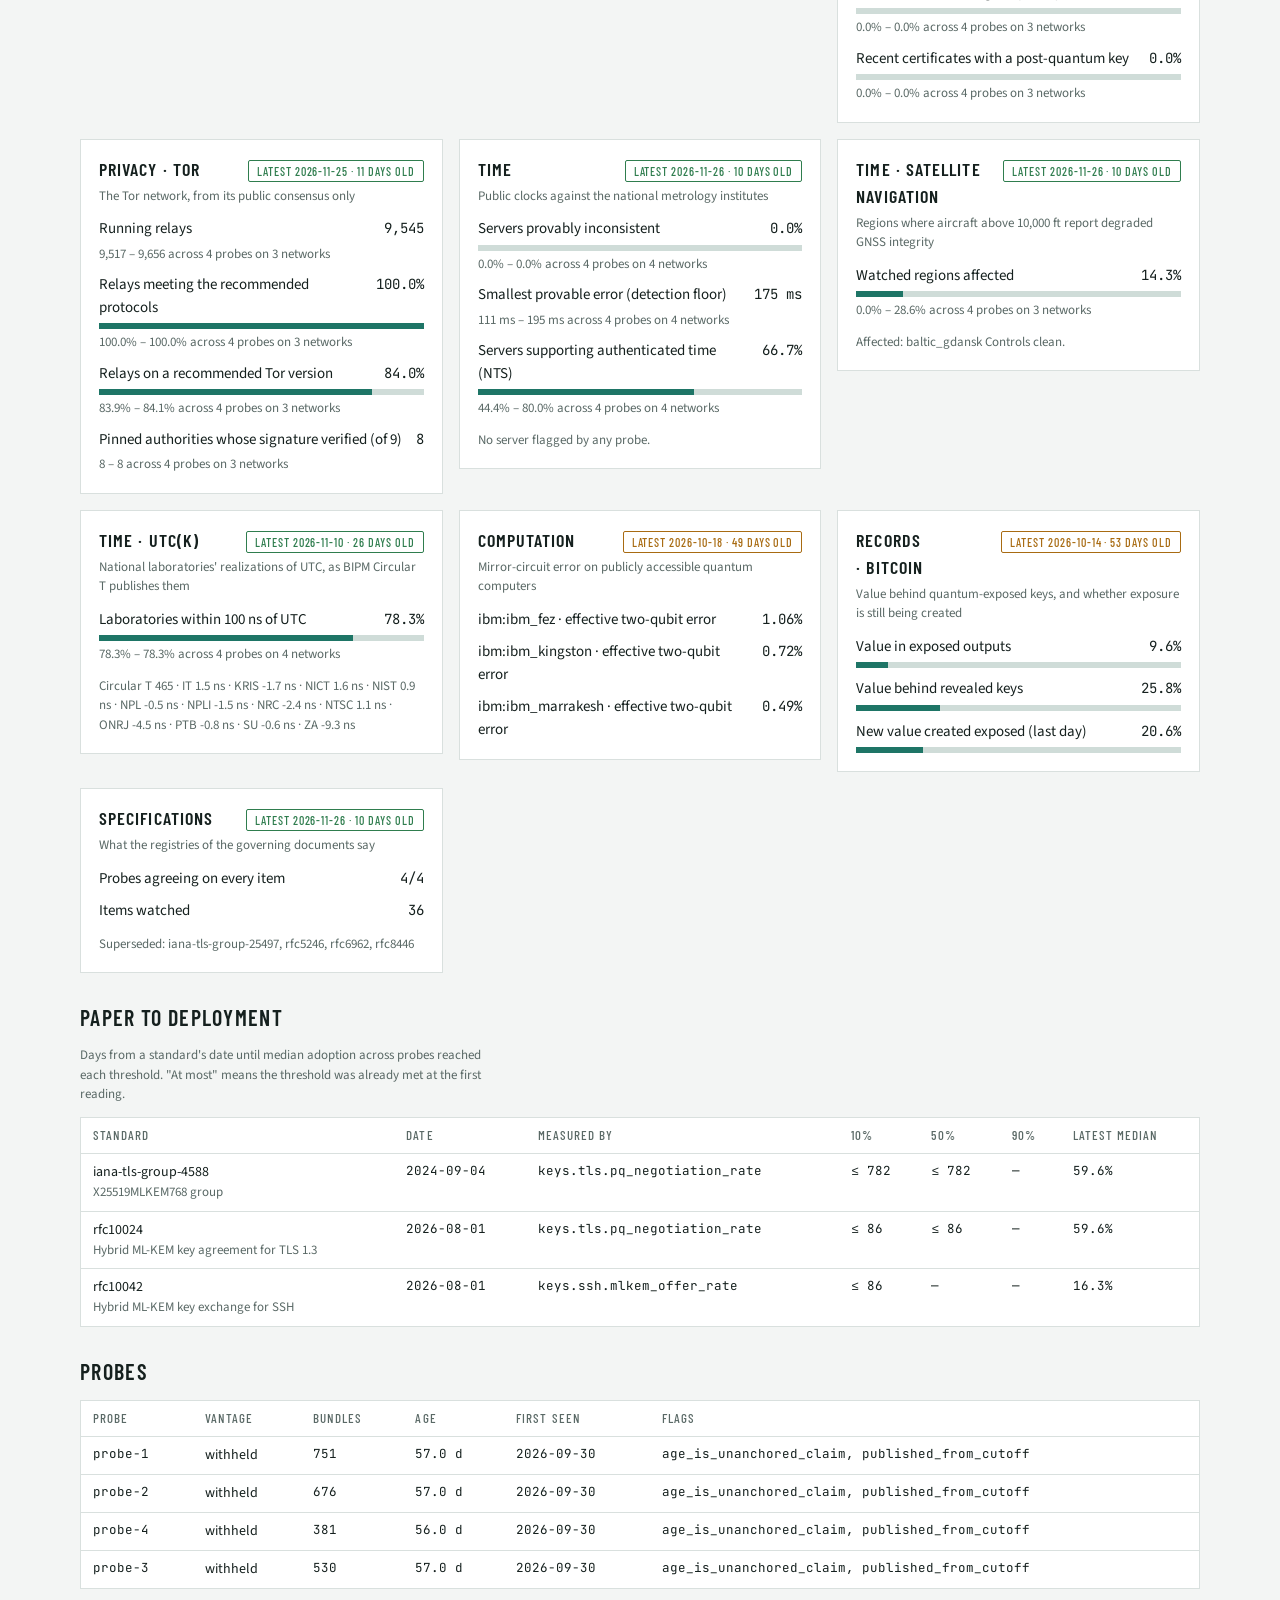
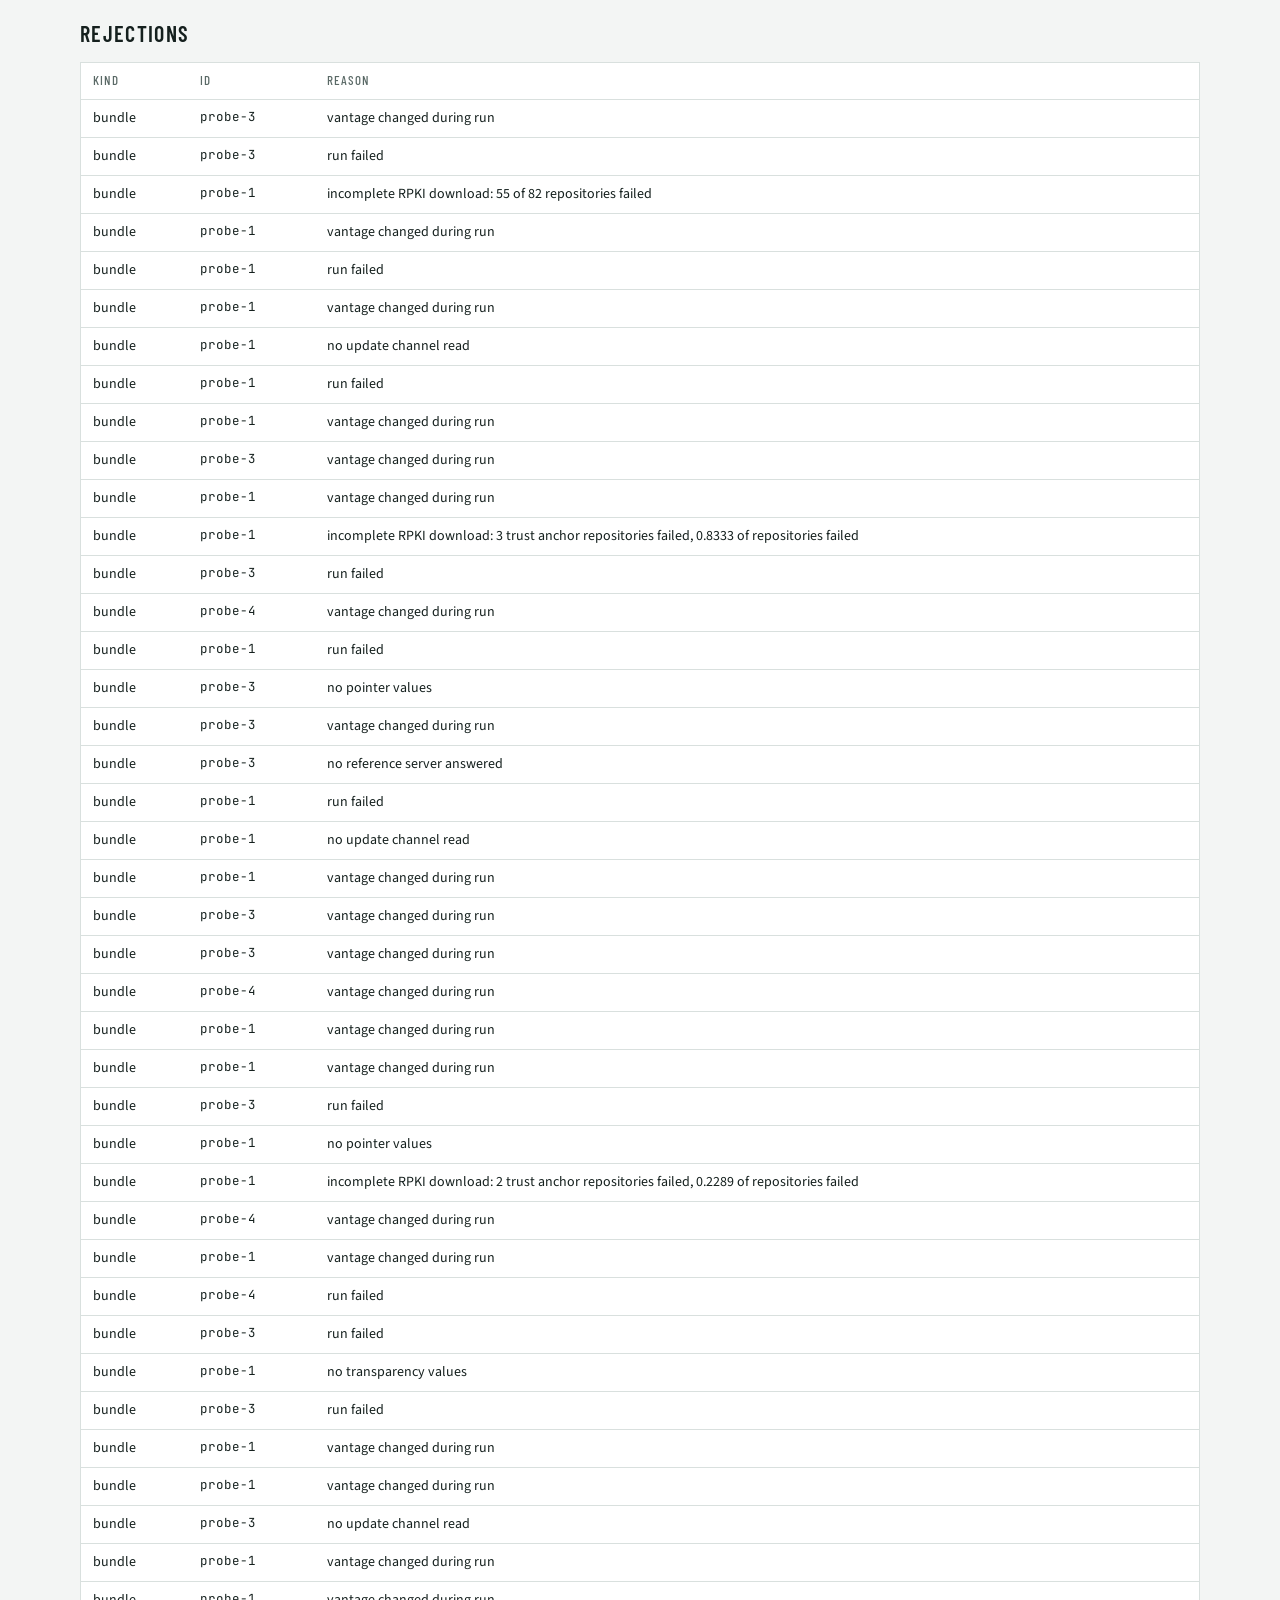
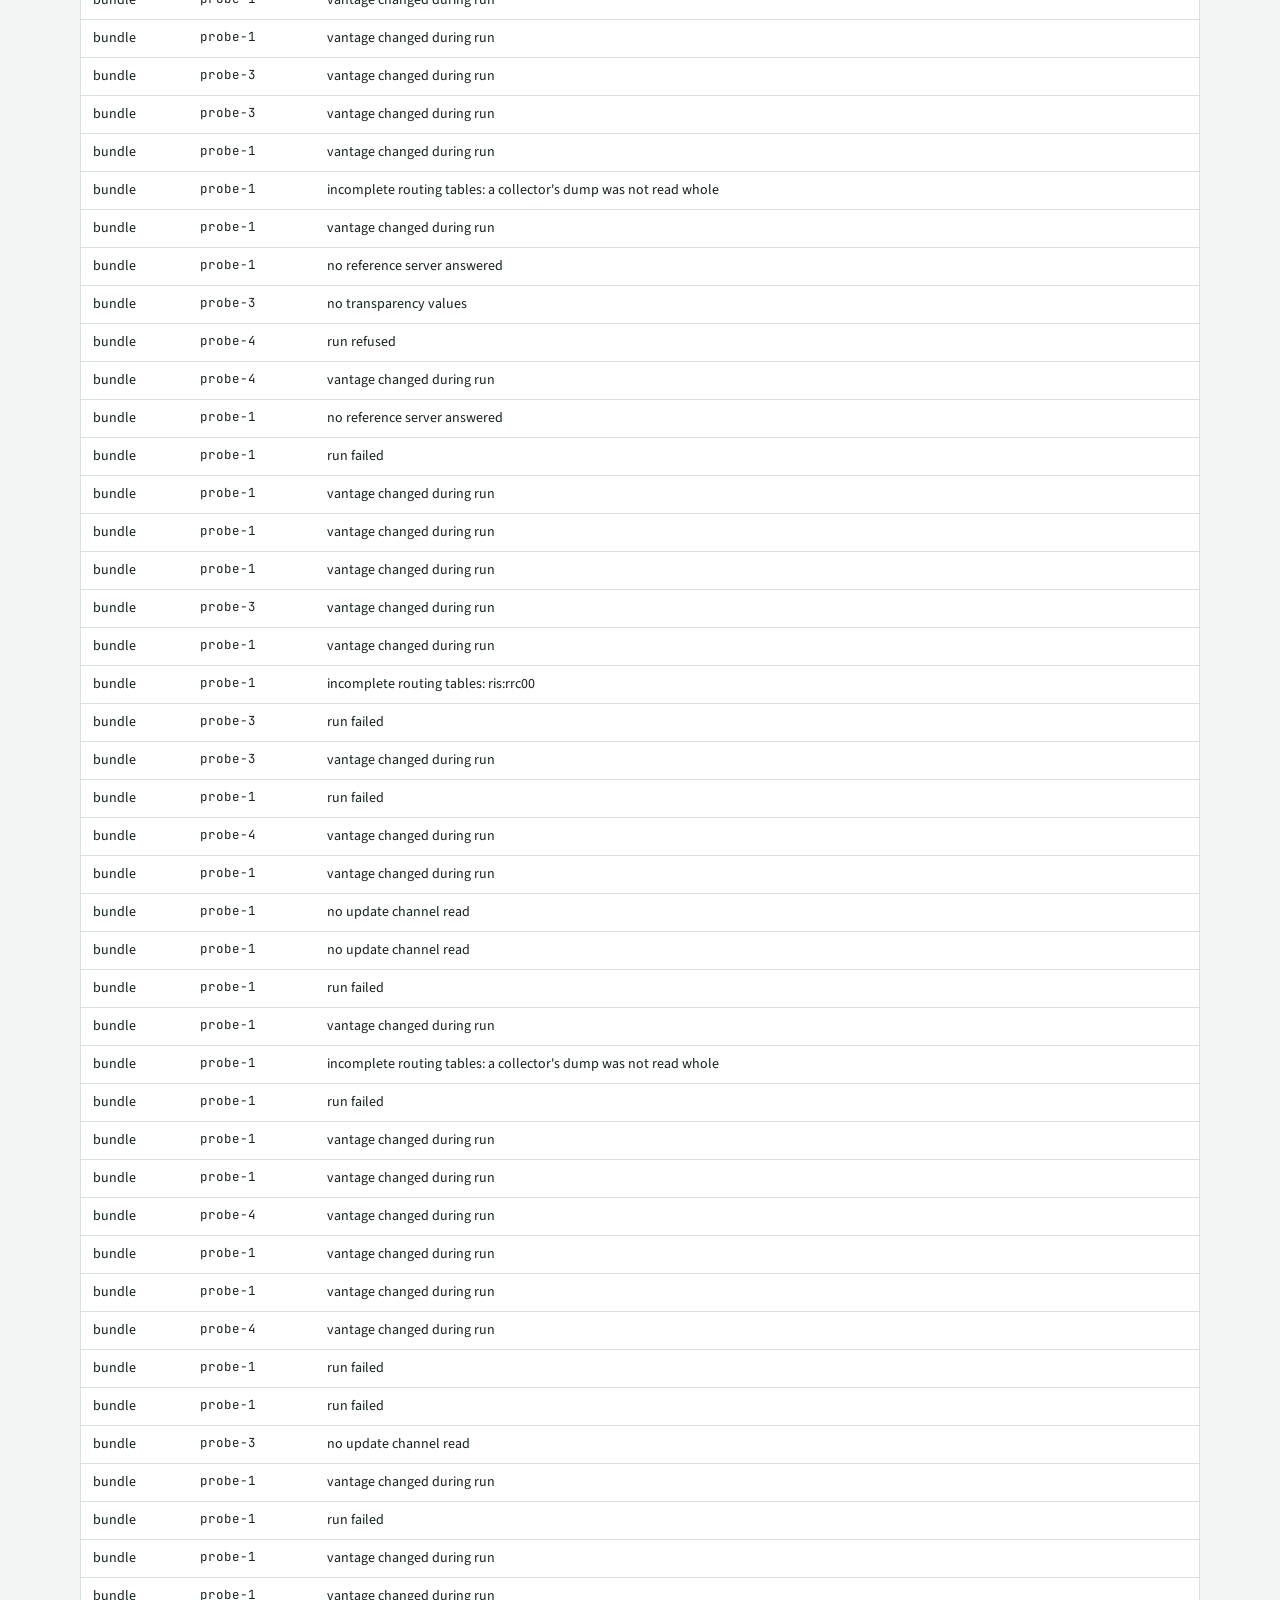
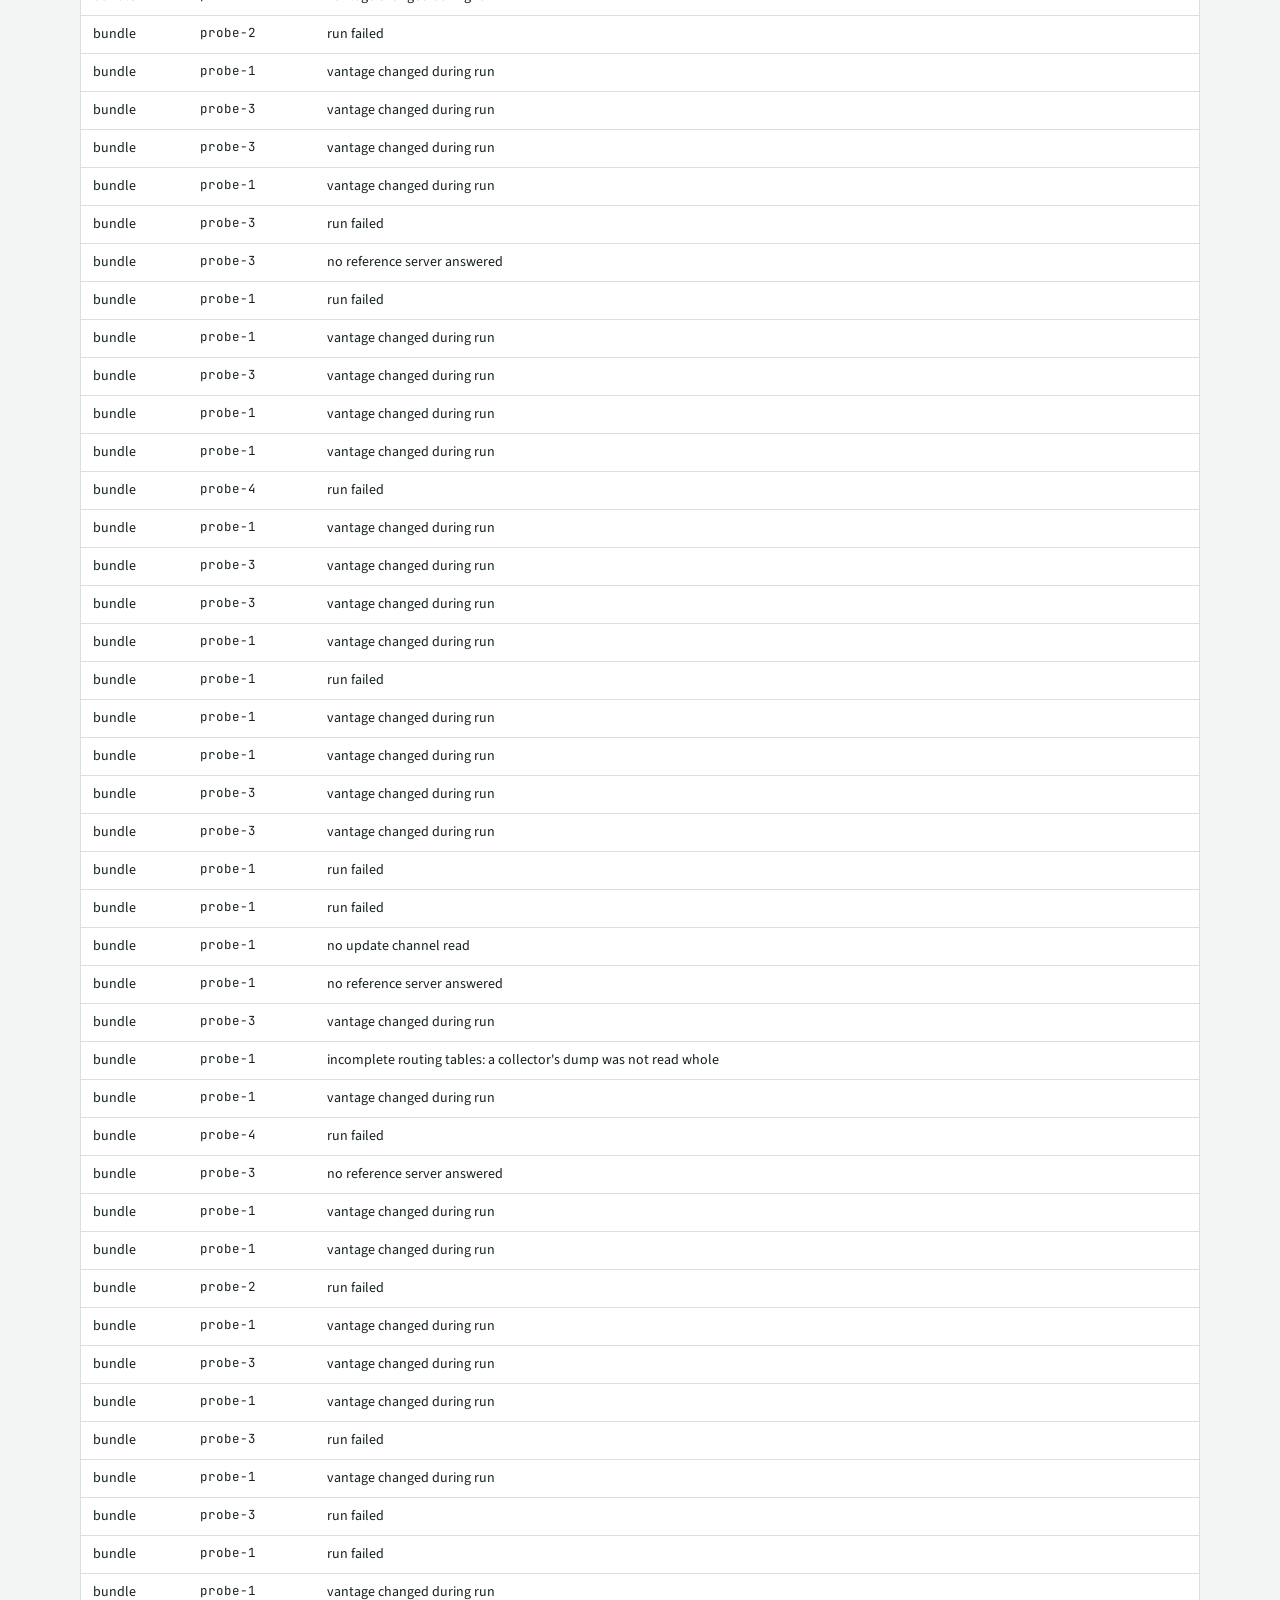
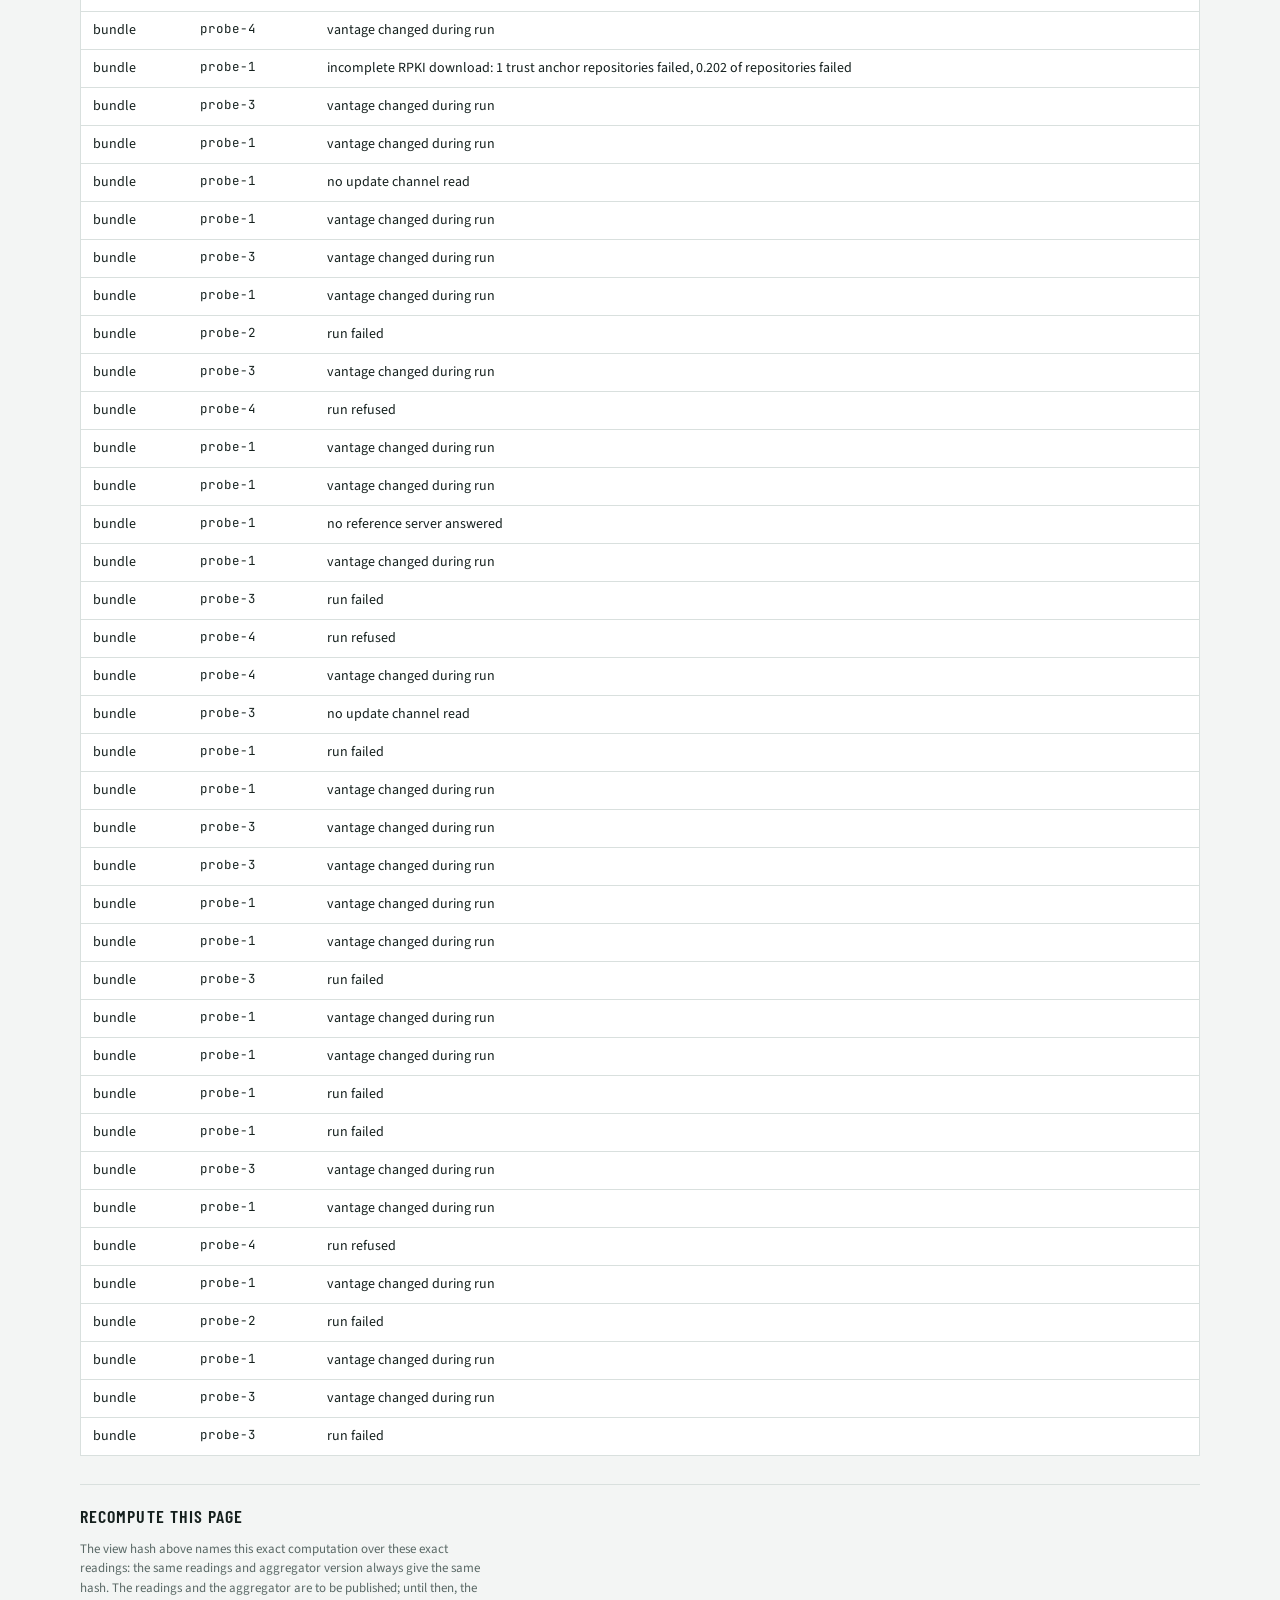
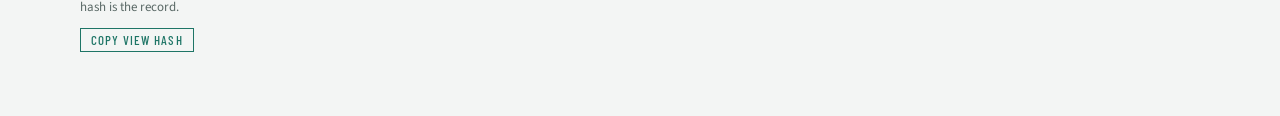
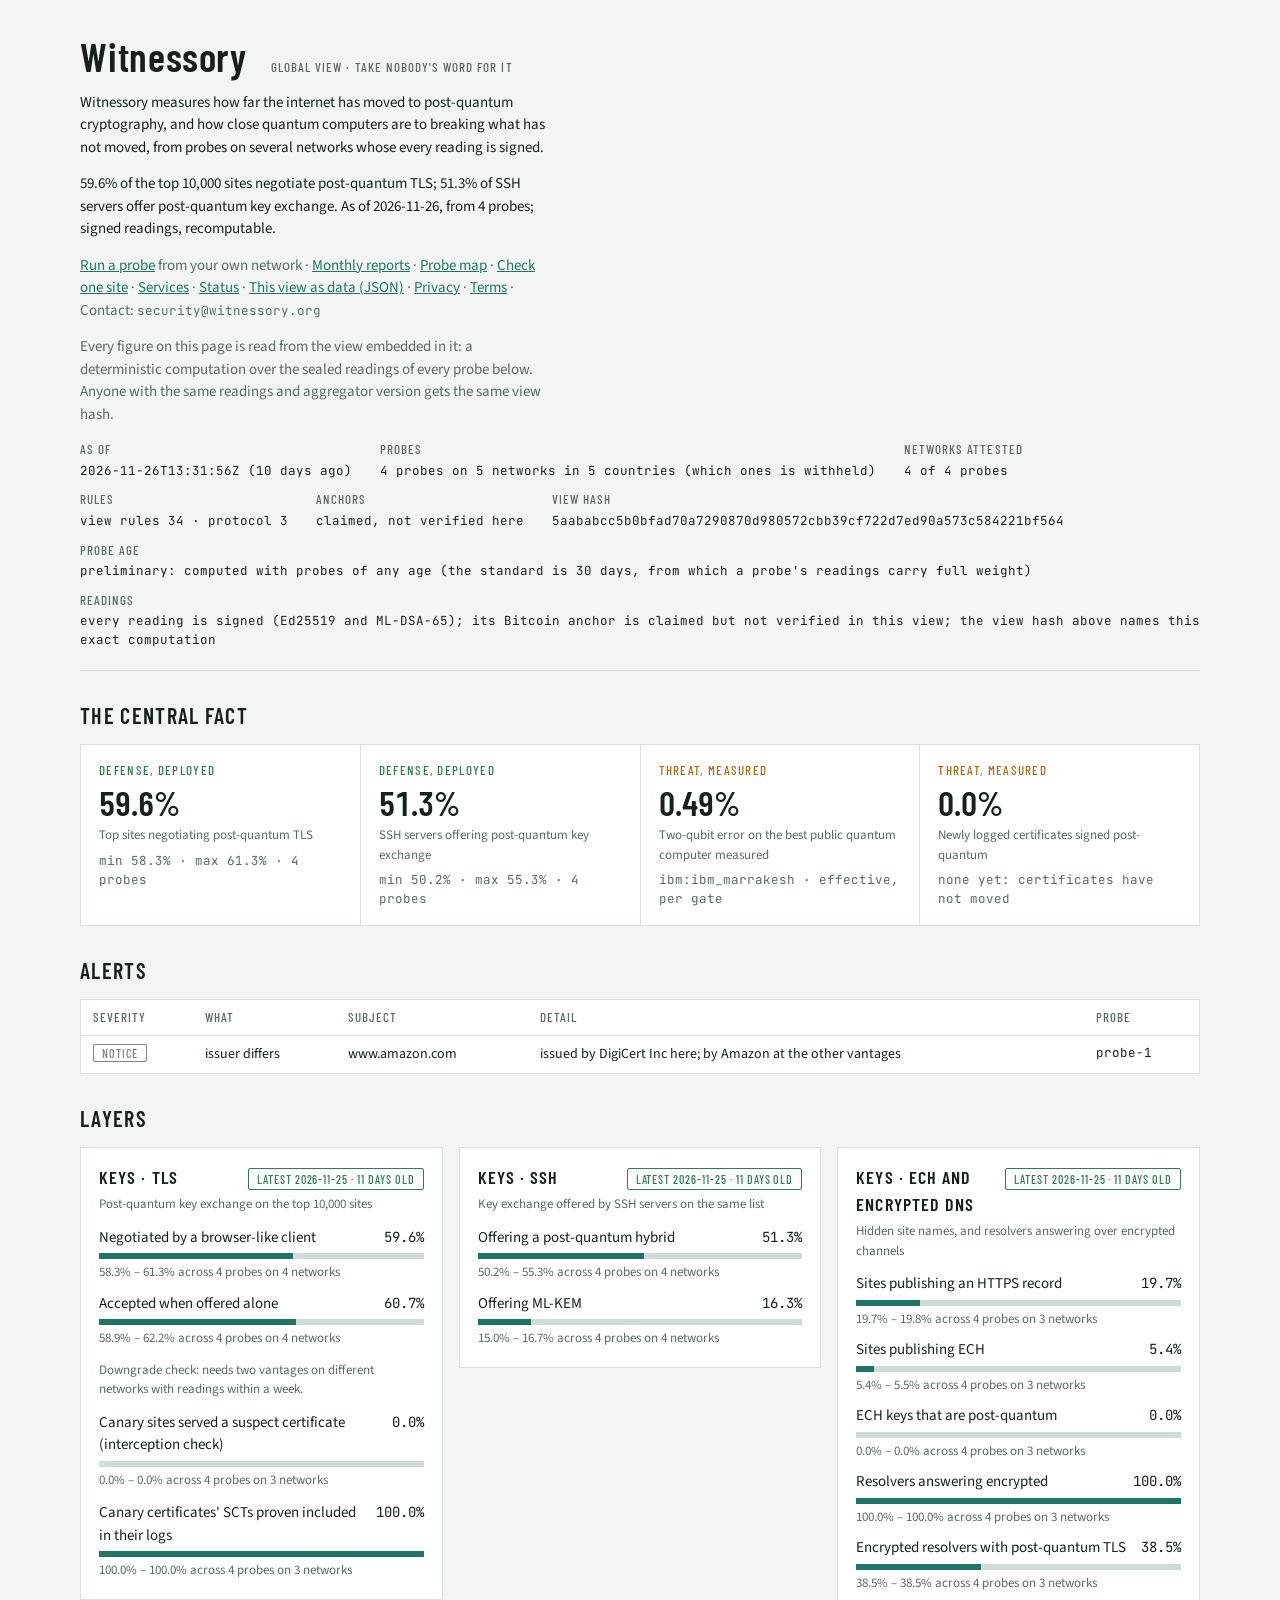
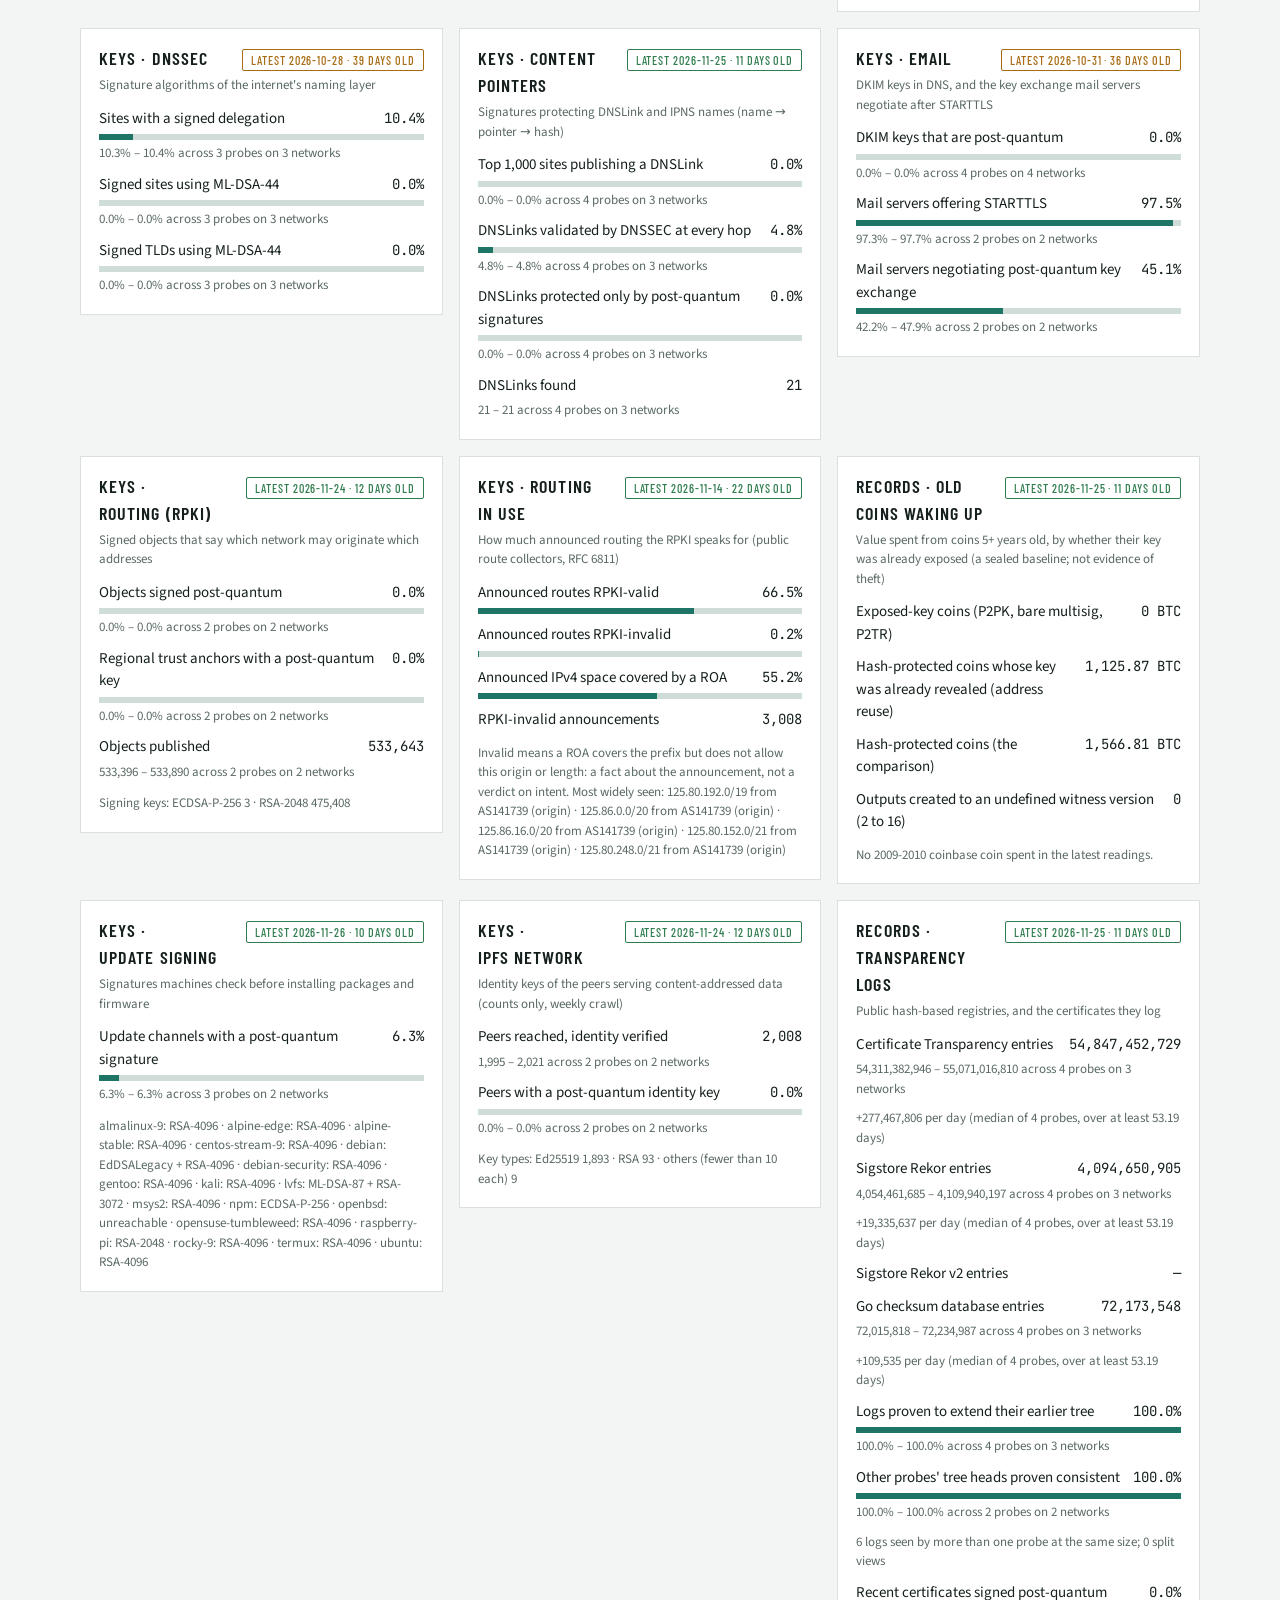
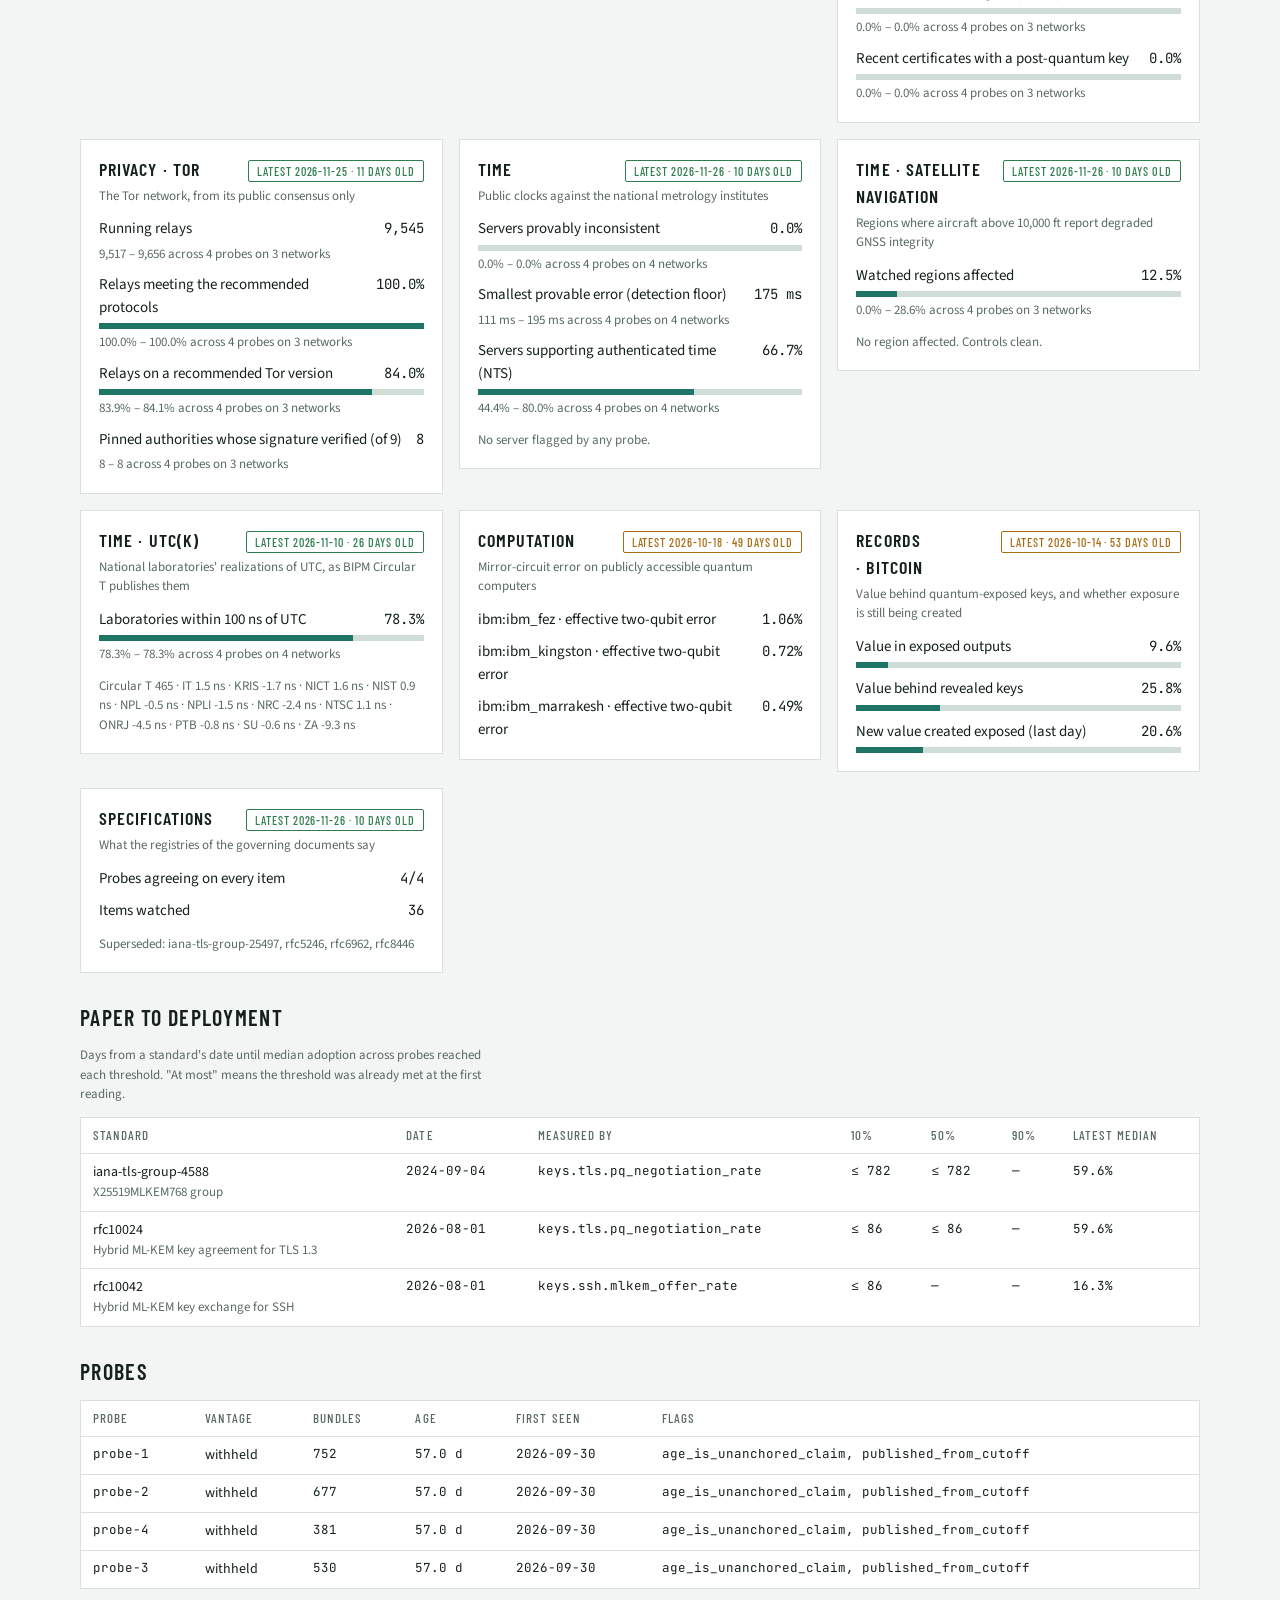
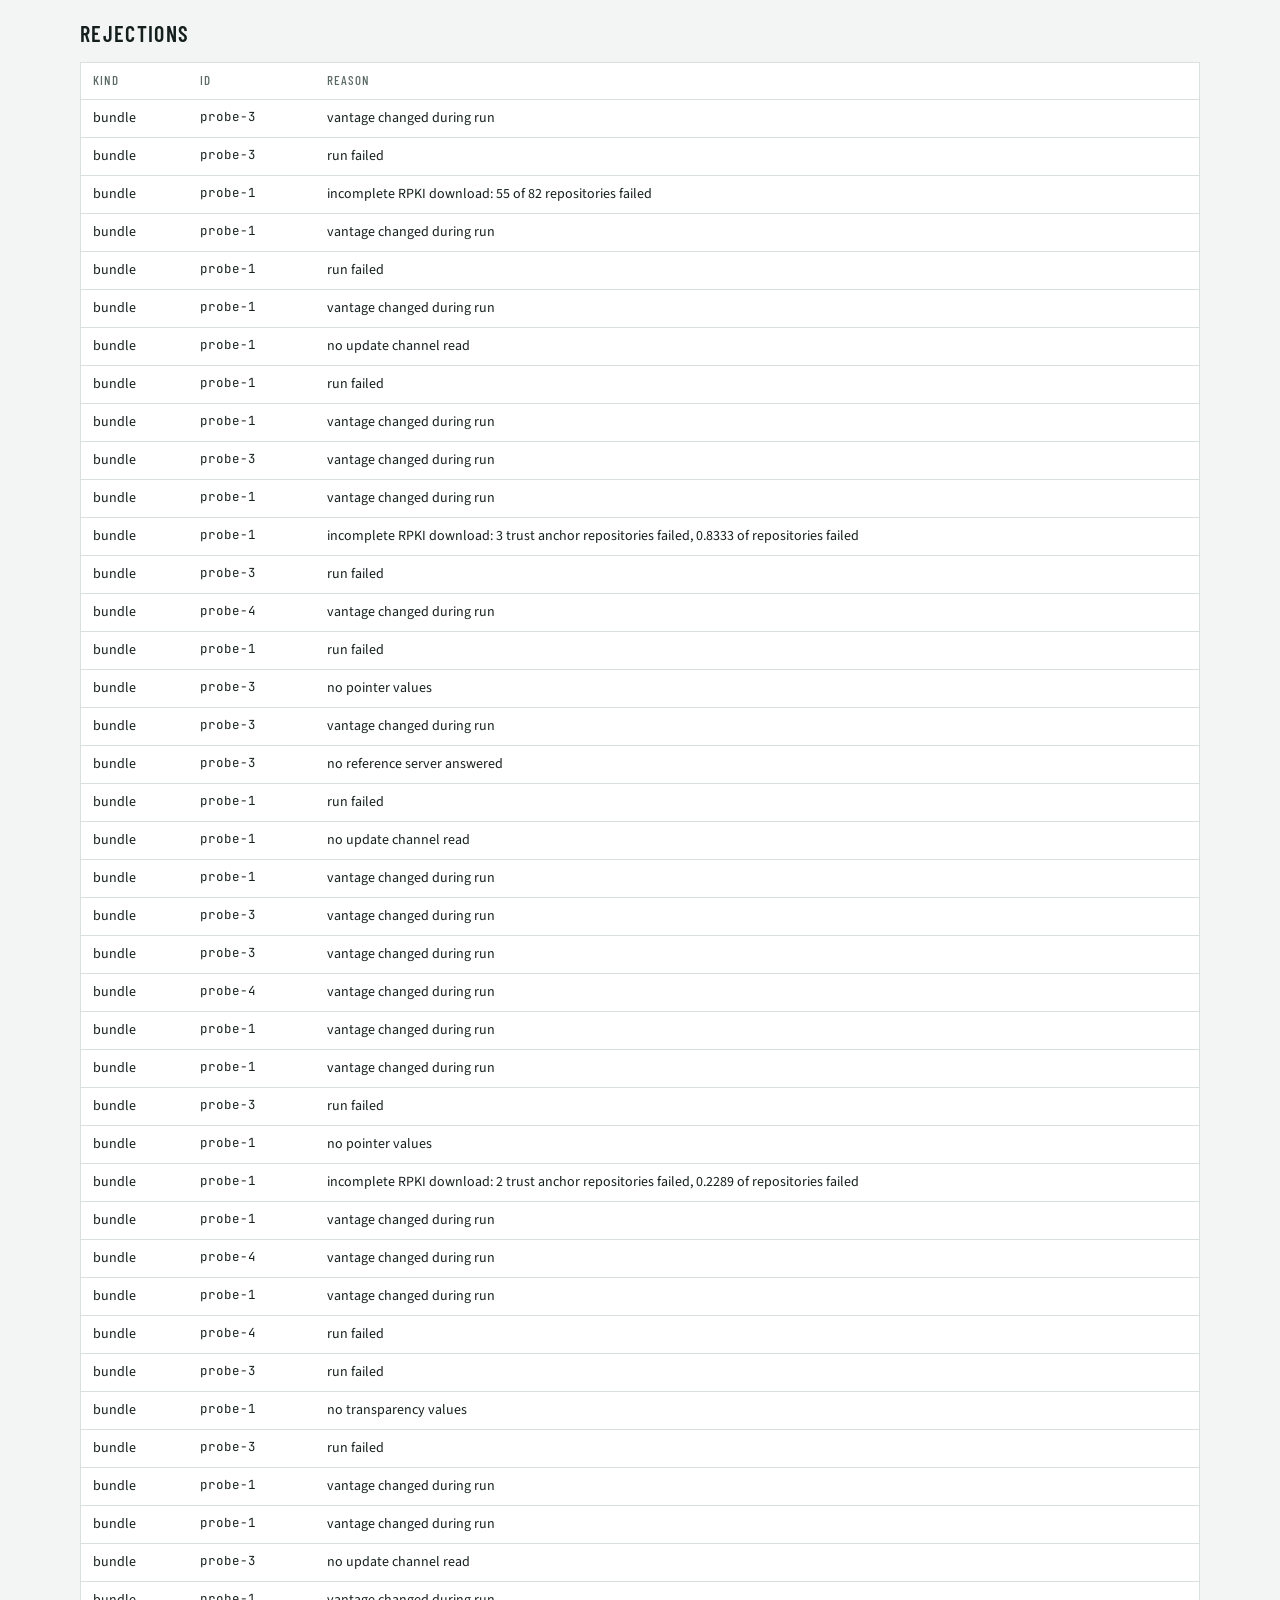
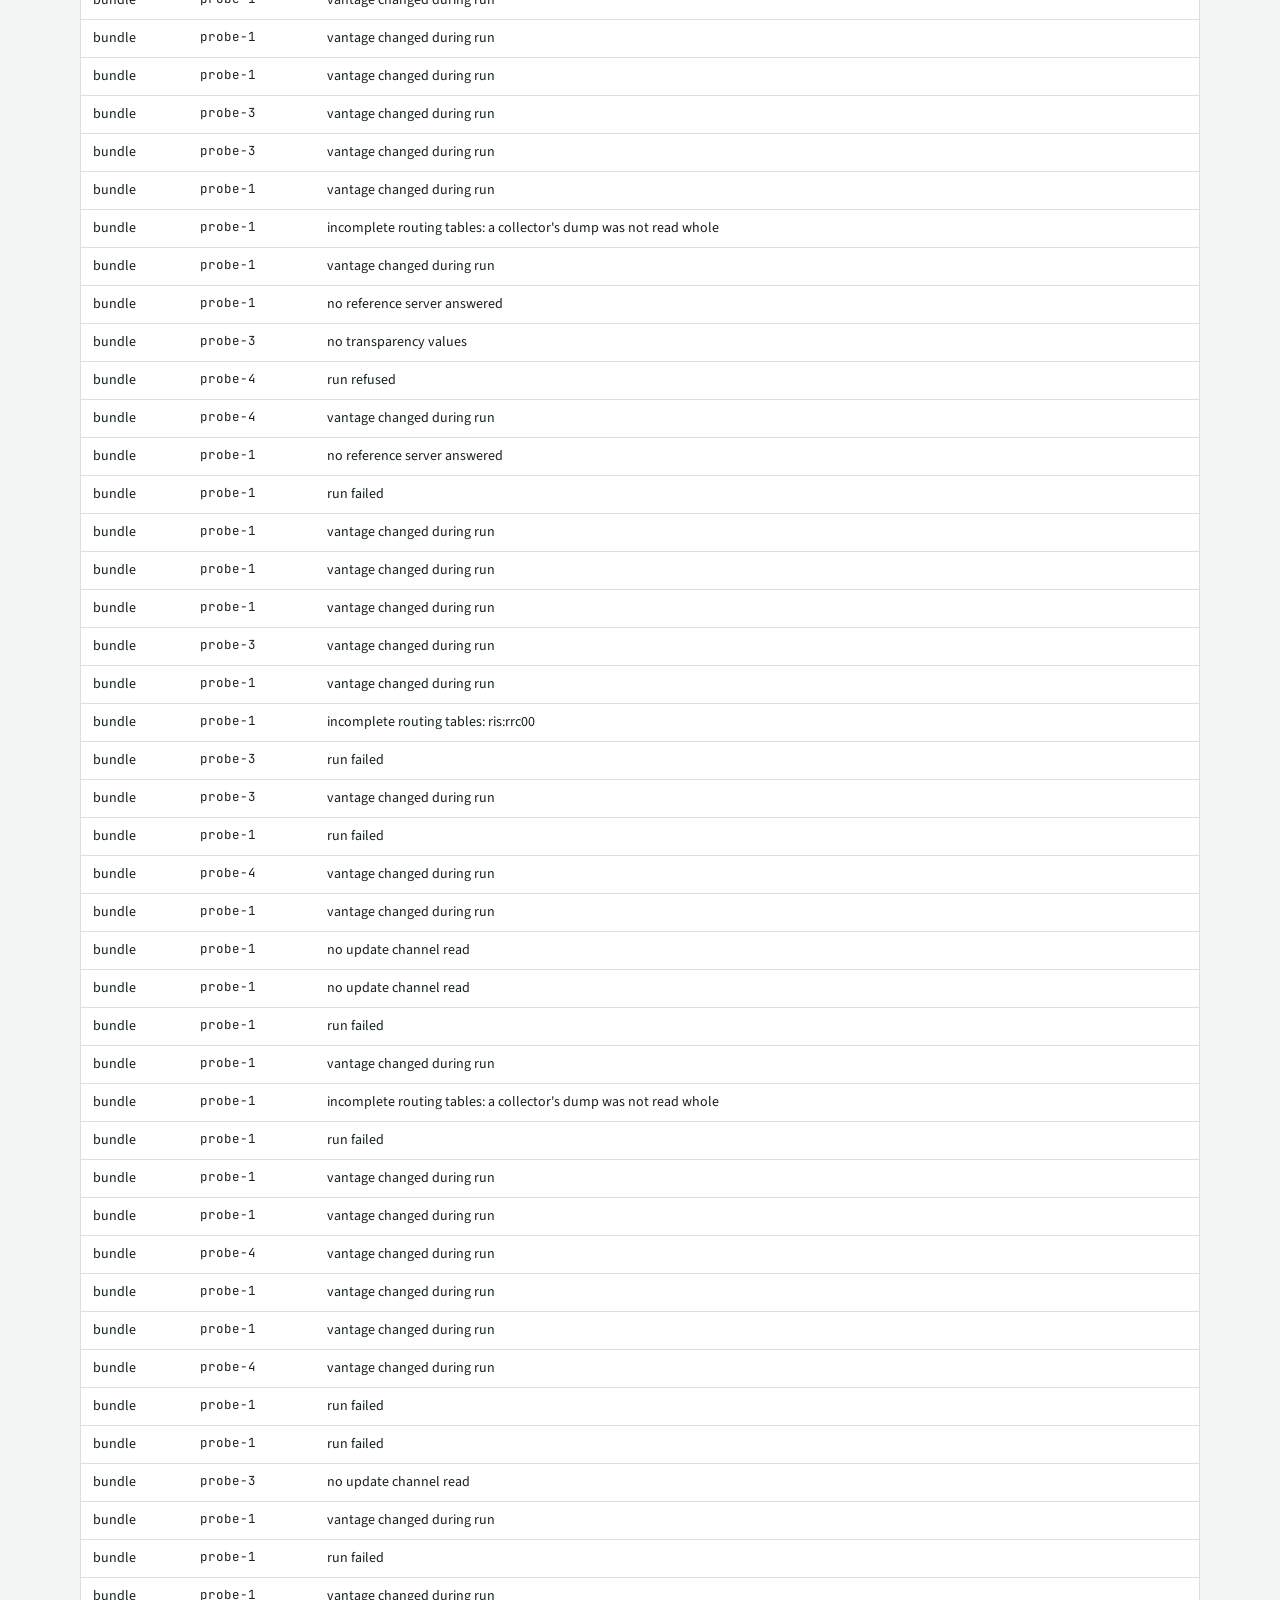
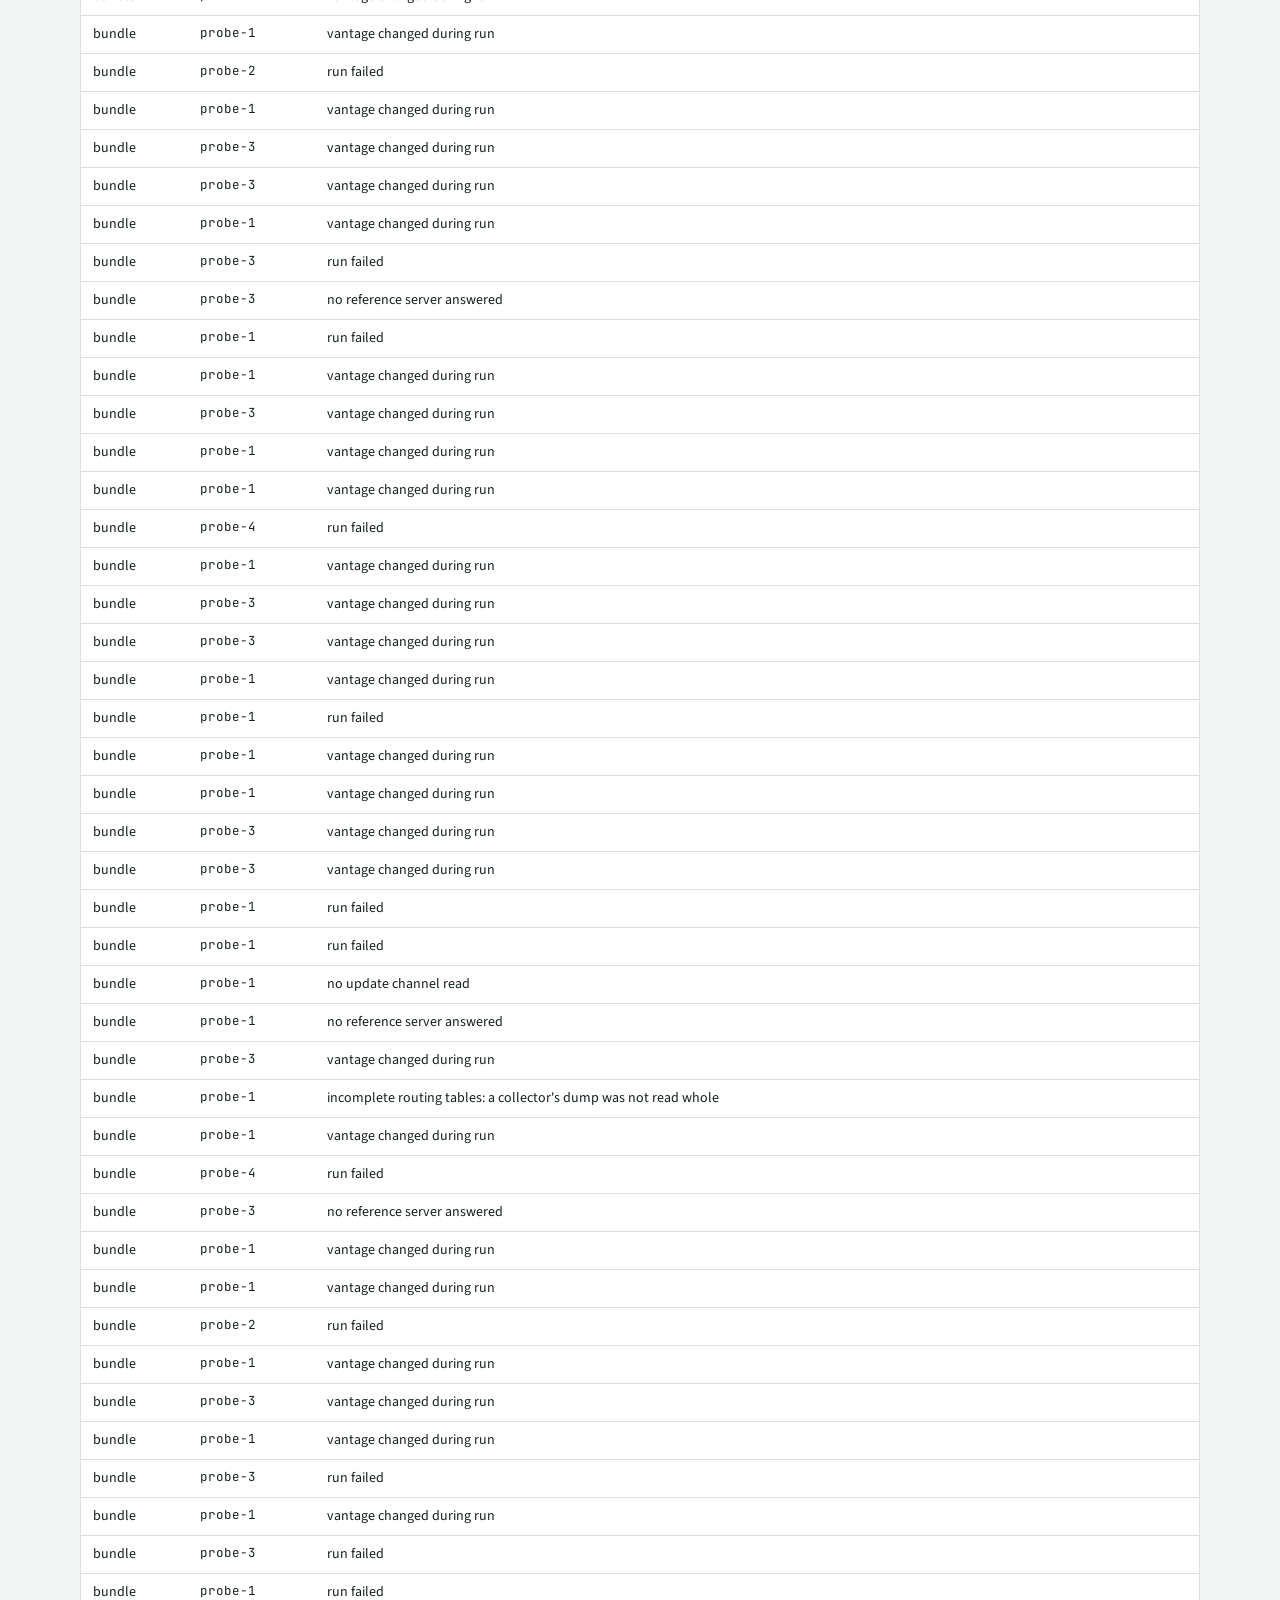
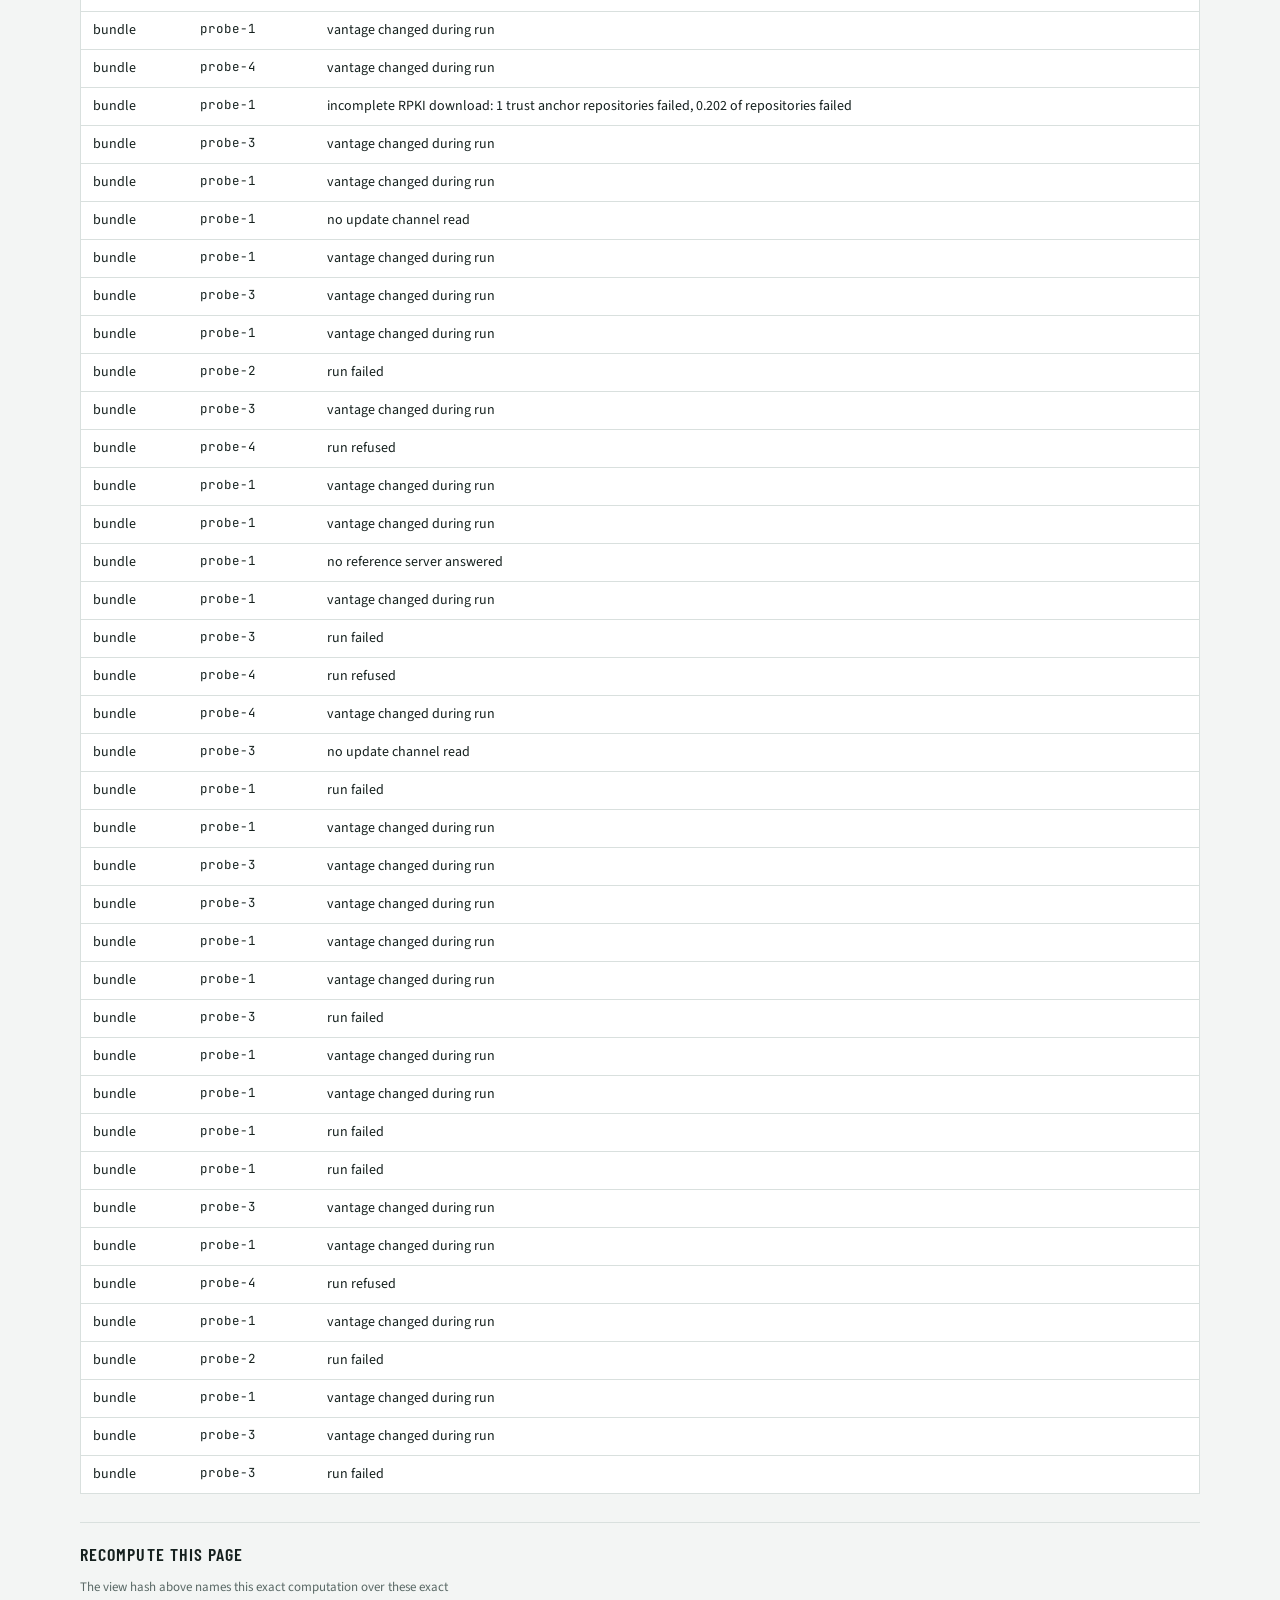
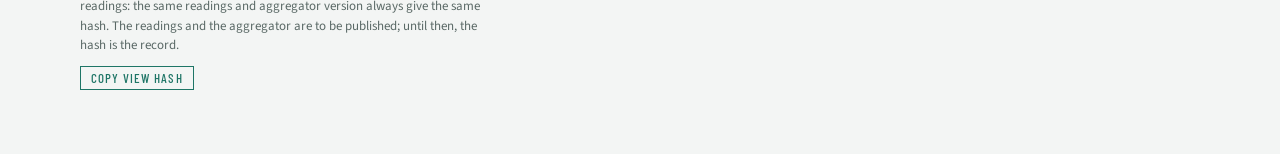
